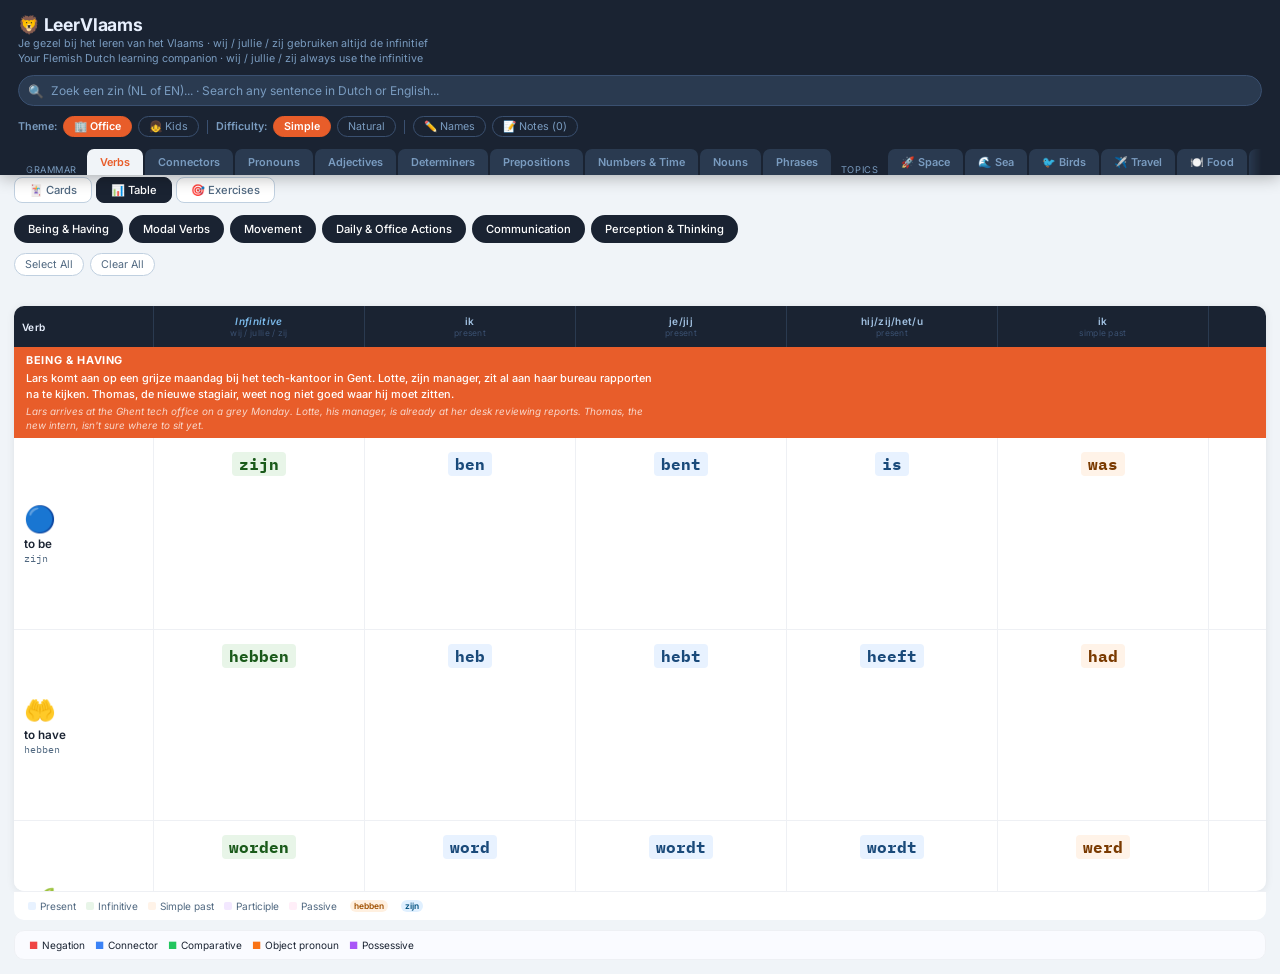
==== LeerVlaams_v3/flemish/index.html @ 701e4d23 "mobile mode, default names changed, wider tiles" ====
<!DOCTYPE html>
<html lang="nl">
<head>
<meta charset="UTF-8">
<meta name="viewport" content="width=device-width, initial-scale=1.0">
<title>🦁 LeerVlaams</title>
<style>
@import url('https://fonts.googleapis.com/css2?family=Inter:wght@300;400;500;600;700&family=IBM+Plex+Mono:wght@400;500&display=swap');

/* ─── RESET ─── */
*, *::before, *::after { box-sizing: border-box; margin: 0; padding: 0; }

/* ─── ROOT VARIABLES ─── */
:root {
  --bg: #f0f4f8;
  --surface: #ffffff;
  --dark: #1a2332;
  --dark2: #2a3a50;
  --dark3: #3a5070;
  --accent: #e85d2a;
  --accent2: #1a6ad4;
  --text: #1a2332;
  --text2: #506880;
  --text3: #7a9cc0;
  --border: #eef0f4;
  --border2: #c0d0e0;

  /* highlight colours */
  --neg: #ef4444;
  --connector: #3b82f6;
  --comparative: #22c55e;
  --obj-pronoun: #f97316;
  --possessive: #a855f7;

  /* cell colours */
  --cell-pres: #e8f2ff;
  --cell-pres-txt: #1a4a7a;
  --cell-inf: #e8f5e8;
  --cell-inf-txt: #1a5a1a;
  --cell-past: #fff3e8;
  --cell-past-txt: #7a3a00;
  --cell-part: #f3e8ff;
  --cell-part-txt: #5a1a7a;
  --cell-pass: #ffeef8;
  --cell-pass-txt: #7a006a;

  --radius: 10px;
  --shadow: 0 1px 8px rgba(0,0,0,.08);
  --shadow-lg: 0 4px 20px rgba(0,0,0,.12);
}

/* ─── BASE ─── */
html { -webkit-text-size-adjust: 100%; text-size-adjust: 100%; }
body {
  font-family: 'Inter', sans-serif;
  background: var(--bg);
  color: var(--text);
  min-height: 100vh;
  font-size: 14px;
  /* app-header is position:fixed (removed from flow) — reserve its real
     rendered height here so page content doesn't start underneath it. */
  padding-top: var(--header-h, 0px);
  overflow-x: hidden;
}

/* ─── HEADER ─── */
/* Fixed (not sticky) so it can never be pushed off by a short page — see
   body's padding-top below, which reserves exactly its rendered height. */
#app-header {
  background: var(--dark);
  color: white;
  padding: calc(14px + env(safe-area-inset-top, 0px)) 18px 0;
  position: fixed;
  top: 0;
  left: 0;
  right: 0;
  z-index: 300;
  box-shadow: 0 2px 16px rgba(0,0,0,.3);
}

#app-header h1 {
  font-size: 1.1rem;
  font-weight: 700;
  color: #e8f0fe;
  letter-spacing: -.01em;
}

#app-header p {
  font-size: .67rem;
  color: var(--text3);
  margin-top: 2px;
}

/* ─── SEARCH ─── */
#search-wrap {
  margin-top: 10px;
  position: relative;
}

#global-search {
  width: 100%;
  padding: 7px 12px 7px 32px;
  border-radius: 20px;
  border: 1px solid var(--dark3);
  background: var(--dark2);
  color: white;
  font-size: .75rem;
  font-family: 'Inter', sans-serif;
  outline: none;
  transition: border-color .15s;
}

#global-search::placeholder { color: var(--text3); }
#global-search:focus { border-color: var(--accent2); }

#search-icon {
  position: absolute;
  left: 10px;
  top: 50%;
  transform: translateY(-50%);
  font-size: .8rem;
  pointer-events: none;
}

#search-results {
  position: absolute;
  top: calc(100% + 4px);
  left: 0; right: 0;
  background: var(--surface);
  border-radius: var(--radius);
  box-shadow: var(--shadow-lg);
  max-height: 320px;
  overflow-y: auto;
  -webkit-overflow-scrolling: touch;
  display: none;
  z-index: 400;
}

#search-results.open { display: block; }

.search-result-item {
  padding: 10px 14px;
  border-bottom: 1px solid var(--border);
  cursor: pointer;
  transition: background .1s;
}

.search-result-item:hover { background: #f5f8ff; }
.search-result-item:last-child { border-bottom: none; }

.sri-meta { font-size: .62rem; color: var(--text3); font-weight: 600; margin-bottom: 3px; text-transform: uppercase; letter-spacing: .04em; }
.sri-nl { font-size: .78rem; color: var(--text); font-weight: 500; }
.sri-en { font-size: .7rem; color: var(--text2); font-style: italic; }
.sri-visuals { font-size: 1rem; margin-bottom: 2px; }

/* ─── GLOBAL CONTROLS ─── */
#global-controls {
  display: flex;
  gap: 6px;
  align-items: center;
  margin-top: 10px;
  flex-wrap: wrap;
  padding-bottom: 2px;
}

/* Mobile-only nav drawer trigger — hidden on desktop, where the theme /
   difficulty controls and the tabs row are always visible inline. See the
   @media (max-width: 600px) block below for the drawer itself. */
.mobile-menu-btn {
  display: none;
  width: 100%;
  align-items: center;
  justify-content: space-between;
  margin-top: 10px;
  padding: 9px 14px;
  border-radius: 8px;
  border: 1px solid var(--dark3);
  background: var(--dark2);
  color: white;
  font-size: .75rem;
  font-weight: 600;
  font-family: 'Inter', sans-serif;
  cursor: pointer;
}

#mobile-current-tab {
  color: var(--text3);
  font-weight: 500;
}

.ctrl-label {
  font-size: .67rem;
  color: var(--text3);
  font-weight: 600;
}

.ctrl-btn {
  padding: 3px 10px;
  border-radius: 14px;
  border: 1px solid var(--dark3);
  background: transparent;
  color: var(--text3);
  font-size: .67rem;
  cursor: pointer;
  font-family: 'Inter', sans-serif;
  white-space: nowrap;
  flex-shrink: 0;
  transition: all .15s;
}

.ctrl-btn.active {
  background: var(--accent);
  border-color: var(--accent);
  color: white;
  font-weight: 600;
}

.ctrl-sep {
  width: 1px;
  height: 14px;
  background: var(--dark3);
  margin: 0 2px;
}

/* ─── TABS NAV ─── */
#tabs-nav {
  display: flex;
  gap: 2px;
  margin-top: 10px;
  overflow-x: auto;
  -webkit-overflow-scrolling: touch;
  scrollbar-width: none;
  padding-bottom: 0;
  -webkit-mask-image: linear-gradient(to right, transparent, black 14px, black calc(100% - 14px), transparent);
  mask-image: linear-gradient(to right, transparent, black 14px, black calc(100% - 14px), transparent);
}

#tabs-nav::-webkit-scrollbar { display: none; }

.tab-btn {
  padding: 6px 13px;
  border-radius: 7px 7px 0 0;
  font-size: .68rem;
  font-weight: 600;
  cursor: pointer;
  border: none;
  font-family: 'Inter', sans-serif;
  transition: all .15s;
  white-space: nowrap;
  flex-shrink: 0;
}

.tab-btn.active {
  background: var(--bg);
  color: var(--accent);
}

.tab-btn:not(.active) {
  background: var(--dark2);
  color: var(--text3);
}

.tab-btn:not(.active):hover {
  background: var(--dark3);
  color: white;
}

.tab-group-label {
  font-size: .58rem;
  color: var(--text3);
  padding: 6px 8px 0;
  text-transform: uppercase;
  letter-spacing: .06em;
  flex-shrink: 0;
  align-self: flex-end;
}

/* ─── TAB CONTENT ─── */
.tab-panel { display: none; padding: 14px; }
.tab-panel.active { display: block; }

/* verb-sticky-controls is fixed (removed from flow) inside this panel —
   reserve its real rendered height so the story intro doesn't start underneath it. */
#tab-verbs { padding-top: calc(var(--controls-h, 0px) + 14px); }

/* ─── MINIMAL TAB PREVIEW NOTE ─── */
.mini-note {
  font-size: .68rem;
  color: var(--text3);
  margin-bottom: 10px;
}

.mini-note-en {
  font-size: .64rem;
  font-style: italic;
  color: var(--text3);
  margin-top: 1px;
}

/* ─── STICKY TAB CONTROLS ─── */
/* Fixed (not sticky) so it can never be pushed off by a short page, same
   reasoning as #app-header. Sits right below the fixed header. */
.sticky-controls {
  position: fixed;
  top: var(--header-h, 0px);
  left: 0;
  right: 0;
  z-index: 200;
  background: var(--bg);
  padding: 2px 14px 4px;
}

/* ─── STORY INTRO ─── */
.story-intro {
  background: linear-gradient(135deg, #1a2332 0%, #2a3a50 100%);
  color: white;
  border-radius: var(--radius);
  padding: 14px 16px;
  margin-bottom: 14px;
  cursor: pointer;
  transition: all .2s;
}

.story-intro-header {
  display: flex;
  align-items: center;
  justify-content: space-between;
}

.story-intro-title {
  font-size: .8rem;
  font-weight: 700;
  color: #e8f0fe;
}

.story-intro-toggle {
  font-size: .7rem;
  color: var(--text3);
}

.story-intro-body {
  font-size: .75rem;
  color: #a0c0e0;
  line-height: 1.6;
  margin-top: 8px;
}

.story-intro-body.collapsed { display: none; }

.story-chars {
  display: flex;
  gap: 10px;
  margin-top: 10px;
  flex-wrap: wrap;
}

.story-char {
  display: flex;
  align-items: center;
  gap: 5px;
  background: rgba(255,255,255,.08);
  border-radius: 20px;
  padding: 3px 10px;
  font-size: .68rem;
  color: #c0d8f0;
}

/* ─── CATEGORY PICKER ─── */
.cat-picker {
  display: flex;
  flex-wrap: wrap;
  gap: 6px;
  margin-bottom: 10px;
}

.cat-btn {
  padding: 5px 12px;
  border-radius: 20px;
  border: 2px solid var(--border2);
  background: var(--surface);
  color: var(--text2);
  font-size: .7rem;
  cursor: pointer;
  font-family: 'Inter', sans-serif;
  font-weight: 500;
  white-space: nowrap;
  flex-shrink: 0;
  transition: all .15s;
}

.cat-btn.sel {
  background: var(--dark);
  color: white;
  border-color: var(--dark);
}

.cat-actions {
  display: flex;
  gap: 6px;
  flex-wrap: wrap;
  margin-bottom: 12px;
}

.cat-action-btn {
  padding: 4px 10px;
  border-radius: 12px;
  border: 1px solid var(--border2);
  background: var(--surface);
  font-size: .67rem;
  cursor: pointer;
  color: var(--text2);
  font-family: 'Inter', sans-serif;
  white-space: nowrap;
  flex-shrink: 0;
  transition: all .12s;
}

.cat-action-btn:hover {
  background: var(--dark);
  color: white;
  border-color: var(--dark);
}

/* ─── VIEW TOGGLE ─── */
.view-toggle {
  display: flex;
  gap: 4px;
  flex-wrap: wrap;
  margin-bottom: 12px;
}

.view-btn {
  padding: 5px 14px;
  border-radius: 8px;
  border: 1.5px solid var(--border2);
  background: var(--surface);
  font-size: .7rem;
  cursor: pointer;
  font-family: 'Inter', sans-serif;
  font-weight: 500;
  color: var(--text2);
  white-space: nowrap;
  flex-shrink: 0;
  transition: all .15s;
}

.view-btn.active {
  background: var(--dark);
  color: white;
  border-color: var(--dark);
}

/* ─── CARD GRID ─── */
.card-grid {
  display: grid;
  grid-template-columns: repeat(auto-fill, minmax(160px, 1fr));
  gap: 10px;
  margin-bottom: 14px;
}

.vocab-card {
  background: var(--surface);
  border-radius: var(--radius);
  padding: 14px 10px;
  text-align: center;
  box-shadow: var(--shadow);
  transition: all .2s;
  border: 2px solid transparent;
}

.vocab-card:hover {
  box-shadow: var(--shadow-lg);
  border-color: var(--accent2);
}

.card-emoji {
  font-size: 3rem;
  line-height: 1;
  margin-bottom: 8px;
  display: block;
}

.card-nl {
  font-size: .82rem;
  font-weight: 700;
  color: var(--text);
  font-family: 'IBM Plex Mono', monospace;
  margin-bottom: 2px;
  overflow-wrap: break-word;
  word-break: break-word;
}

.card-en {
  font-size: .68rem;
  color: var(--text2);
  overflow-wrap: break-word;
  word-break: break-word;
}

.card-cat {
  font-size: .6rem;
  color: var(--text3);
  margin-top: 4px;
  text-transform: uppercase;
  letter-spacing: .04em;
}

/* ─── SENTENCE CARD (shared) ─── */
/* Fixed footprint regardless of sentence length — long text scrolls inside
   .sent-scroll instead of growing the card/cell, so the column width, row
   height, and the Next/Translate/Hide buttons' position never move. */
.sent-card {
  background: #f0f6ff;
  border-radius: 8px;
  border-left: 3px solid var(--accent2);
  padding: 10px 12px;
  margin-top: 8px;
  text-align: left;
  width: 100%;
  box-sizing: border-box;
}

.sent-visuals {
  font-size: 1.6rem;
  margin-bottom: 6px;
  line-height: 1;
  letter-spacing: 2px;
}

.sent-nl {
  font-size: .8rem;
  color: var(--text);
  line-height: 1.6;
  font-weight: 500;
}

.translate-btn {
  display: block;
  width: 100%;
  margin-top: 6px;
  padding: 6px 10px;
  border-radius: 6px;
  border: 1px solid var(--border2);
  background: var(--surface);
  color: var(--accent2);
  font-size: .72rem;
  font-weight: 600;
  font-style: italic;
  text-align: left;
  cursor: pointer;
  font-family: 'Inter', sans-serif;
  transition: all .12s;
}

.translate-btn:hover {
  background: var(--dark);
  color: white;
  border-color: var(--dark);
}

.translate-btn { flex-shrink: 0; }

.sent-btns {
  display: flex;
  gap: 4px;
  flex-wrap: wrap;
  margin-top: 8px;
  align-items: center;
  flex-shrink: 0;
}

.sent-btn {
  font-size: .63rem;
  padding: 2px 8px;
  border-radius: 10px;
  border: 1px solid var(--border2);
  background: var(--surface);
  cursor: pointer;
  color: var(--text2);
  font-family: 'Inter', sans-serif;
  white-space: nowrap;
  flex-shrink: 0;
  transition: all .12s;
}

.sent-btn:hover {
  background: var(--dark);
  color: white;
  border-color: var(--dark);
}

.sent-idx {
  font-size: .6rem;
  color: var(--text3);
  margin-left: auto;
}

/* ─── HIGHLIGHT SPANS ─── */
.hl-neg { color: var(--neg); font-weight: 700; }
.hl-conn { color: var(--connector); font-weight: 700; }
.hl-comp { color: var(--comparative); font-weight: 700; }
.hl-pron { color: var(--obj-pronoun); font-weight: 700; }
.hl-poss { color: var(--possessive); font-weight: 700; }

/* ─── TABLE ─── */
.swipe-hint { display: none; }
/* Self-contained scroll box: the header sticks at top:0 relative to this
   box itself, not the page. That removes any dependency on matching the
   page-level header/toolbar heights, which kept drifting out of sync. */
.table-wrap {
  overflow-x: auto;
  overflow-y: auto;
  -webkit-overflow-scrolling: touch;
  max-height: 65vh;
  border-radius: var(--radius);
  box-shadow: var(--shadow);
}

table {
  border-collapse: separate;
  border-spacing: 0;
  width: 100%;
  min-width: 800px;
  background: var(--surface);
}

thead th {
  background: var(--dark);
  color: #a0c0e0;
  font-size: .63rem;
  font-weight: 600;
  padding: 9px 8px;
  text-align: center;
  white-space: nowrap;
  border-right: 1px solid var(--dark2);
  letter-spacing: .03em;
  /* Sticks to the top of .table-wrap's own scroll box (see above) — no
     page-level offset math needed at all. */
  position: sticky;
  top: 0;
  z-index: 15;
}

thead th:first-child {
  text-align: left;
  color: #e8f0fe;
  min-width: 140px;
  left: 0;
  z-index: 20;
  background: var(--dark);
}

thead th.inf-col { color: #7ab8e8; font-style: italic; }

.th-note {
  display: block;
  font-size: .53rem;
  color: var(--dark3);
  font-weight: 400;
  font-style: normal;
  margin-top: 1px;
}

.cat-row td {
  background: var(--accent);
  color: white;
  padding: 6px 12px;
}

.cat-row-title {
  font-size: .68rem;
  font-weight: 700;
  letter-spacing: .06em;
  text-transform: uppercase;
}

.cat-row-story {
  margin-top: 3px;
  max-width: 70ch;
}

.cat-row-story-nl {
  font-size: .68rem;
  font-weight: 500;
  letter-spacing: normal;
  text-transform: none;
  color: white;
  line-height: 1.5;
}

.cat-row-story-en {
  font-size: .62rem;
  font-weight: 400;
  letter-spacing: normal;
  text-transform: none;
  font-style: italic;
  color: rgba(255,255,255,.75);
  line-height: 1.4;
  margin-top: 2px;
}

/* card grid's category heading, same story-line pattern */
.cat-hdr {
  grid-column: 1 / -1;
  background: var(--accent);
  color: white;
  border-radius: 6px;
  padding: 6px 12px;
  margin: 4px 0 2px;
}

.cat-hdr-title {
  font-size: .68rem;
  font-weight: 700;
  letter-spacing: .06em;
  text-transform: uppercase;
}

.cat-hdr-story {
  margin-top: 3px;
}

.cat-hdr-story-nl {
  font-size: .68rem;
  font-weight: 500;
  color: white;
  line-height: 1.5;
}

.cat-hdr-story-en {
  font-size: .62rem;
  font-weight: 400;
  font-style: italic;
  color: rgba(255,255,255,.75);
  line-height: 1.4;
  margin-top: 2px;
}

tbody tr:not(.cat-row):hover { background: #f5f8ff; }
tbody tr:not(.cat-row) td {
  border-bottom: 1px solid var(--border);
  border-right: 1px solid var(--border);
}

.verb-cell {
  padding: 8px 10px;
  position: sticky;
  left: 0;
  background: var(--surface);
  z-index: 5;
  min-width: 140px;
}

tbody tr:not(.cat-row):hover .verb-cell { background: #f5f8ff; }

.verb-emoji { font-size: 1.6rem; display: block; margin-bottom: 3px; }
.verb-en { font-size: .73rem; font-weight: 600; color: var(--text); }
.verb-nl { font-size: .63rem; color: var(--text2); font-family: 'IBM Plex Mono', monospace; margin-top: 1px; }

.conj-cell {
  text-align: center;
  padding: 5px 5px;
  vertical-align: top;
  min-width: 82px;
  position: relative;
}

.conj-form {
  display: inline-block;
  font-family: 'IBM Plex Mono', monospace;
  font-size: .76rem;
  font-weight: 500;
  padding: 2px 7px;
  border-radius: 4px;
  transition: all .12s;
  white-space: nowrap;
}

/* ─── OPAQUE COVER (cell/card content stays fully rendered underneath —
   the cover just masks it, so revealing it never resizes anything) ─── */
.card-sent-wrap { position: relative; }

/* Top-aligned (not vertically centered) so the label sits at the same
   height on every tile, regardless of how tall the hidden content behind
   it happens to be. */
.cell-cover {
  position: absolute;
  inset: 0;
  display: flex;
  align-items: flex-start;
  justify-content: center;
  padding-top: 14px;
  background: var(--surface);
  border-radius: 4px;
  cursor: pointer;
  z-index: 3;
}

.cell-cover.gone { display: none; }

.cell-cover .conj-form {
  font-size: 1rem;
  font-weight: 700;
}

.cover-word {
  font-family: 'IBM Plex Mono', monospace;
  font-size: 1.1rem;
  font-weight: 700;
  color: var(--text);
}

.pres .conj-form { background: var(--cell-pres); color: var(--cell-pres-txt); }
.inf .conj-form  { background: var(--cell-inf);  color: var(--cell-inf-txt); }
.past .conj-form { background: var(--cell-past); color: var(--cell-past-txt); }
.part .conj-form { background: var(--cell-part); color: var(--cell-part-txt); }
.pass .conj-form { background: var(--cell-pass); color: var(--cell-pass-txt); }

.na { color: #c0c8d0; font-size: .7rem; }

.aux {
  display: inline-block;
  font-size: .53rem;
  padding: 1px 4px;
  border-radius: 6px;
  margin-left: 3px;
  font-weight: 600;
  vertical-align: middle;
}
.aux-h { background: #fff0e0; color: #a05000; }
.aux-z { background: #e0f0ff; color: #005080; }

/* sentence area inside table cell — always visible, never toggled.
   Fixed width so the column can't keep growing for longer sentences. */
.cell-expanded {
  margin-top: 5px;
  text-align: left;
  width: 200px;
  max-width: calc(100vw - 60px);
}

.no-example {
  font-size: .68rem;
  color: #a0b0c0;
  padding: 4px;
}

/* ─── LEGEND ─── */
.legend {
  display: flex;
  gap: 10px;
  padding: 8px 14px;
  flex-wrap: wrap;
  font-size: .63rem;
  color: var(--text2);
  background: var(--surface);
  border-top: 1px solid var(--border);
  border-radius: 0 0 var(--radius) var(--radius);
}

.leg { display: flex; align-items: center; gap: 4px; }
.leg-dot { width: 8px; height: 8px; border-radius: 2px; }

/* ─── HIGHLIGHT LEGEND ─── */
.hl-legend {
  display: flex;
  gap: 10px;
  padding: 8px 14px;
  flex-wrap: wrap;
  font-size: .63rem;
  background: #fafbff;
  border-radius: var(--radius);
  margin-top: 8px;
  border: 1px solid var(--border);
}

/* ─── CONNECTOR TABLE ─── */
.conn-type-header {
  background: var(--dark2);
  color: #a0c0e0;
  font-size: .68rem;
  font-weight: 700;
  padding: 6px 12px;
  letter-spacing: .05em;
  text-transform: uppercase;
}

.word-order-demo {
  font-size: .72rem;
  color: var(--text2);
  padding: 4px 0;
  line-height: 1.8;
}

.wo-verb { color: var(--accent); font-weight: 700; }
.wo-conn { color: var(--accent2); font-weight: 700; }

/* ─── TOPIC CARDS ─── */
.topic-grid {
  display: grid;
  grid-template-columns: repeat(auto-fill, minmax(170px, 1fr));
  gap: 12px;
}

.topic-vocab-card {
  background: var(--surface);
  border-radius: var(--radius);
  padding: 16px 12px 12px;
  text-align: center;
  cursor: pointer;
  box-shadow: var(--shadow);
  transition: all .2s;
  border: 2px solid transparent;
}

.topic-vocab-card:hover {
  transform: translateY(-3px);
  box-shadow: var(--shadow-lg);
  border-color: var(--accent2);
}

.topic-vocab-card.open {
  border-color: var(--accent);
}

.tvc-emoji { font-size: 3.5rem; line-height: 1; display: block; margin-bottom: 8px; }
.tvc-nl { font-size: .85rem; font-weight: 700; color: var(--text); overflow-wrap: break-word; word-break: break-word; }
.tvc-en { font-size: .7rem; color: var(--text2); margin-top: 2px; overflow-wrap: break-word; word-break: break-word; }
.tvc-sent { margin-top: 8px; }

/* ─── DIALOGUE ─── */
.dialogue {
  display: flex;
  flex-direction: column;
  gap: 8px;
  margin-top: 12px;
}

.dialogue-line {
  display: flex;
  gap: 8px;
  align-items: flex-start;
  cursor: pointer;
  padding: 8px 10px;
  border-radius: 8px;
  border: 1.5px solid transparent;
  transition: all .15s;
  background: var(--surface);
}

.dialogue-line:hover { border-color: var(--accent2); background: #f5f8ff; }
.dialogue-line.open { border-color: var(--accent); }

.dl-speaker { font-size: 1.4rem; flex-shrink: 0; }
.dl-body { flex: 1; }
.dl-name { font-size: .6rem; color: var(--text3); font-weight: 600; margin-bottom: 2px; }
.dl-nl { font-size: .8rem; color: var(--text); font-weight: 500; line-height: 1.5; }
.dl-en { font-size: .7rem; color: var(--text2); font-style: italic; display: none; margin-top: 3px; }
.dl-en.show { display: block; }
.dl-visuals { font-size: 1.1rem; margin-bottom: 3px; }

/* ─── NUMBERS TABLE ─── */
.num-fraction-row td { background: #f8f0ff; }

/* ─── MODAL OVERLAYS (Names / Collected) ─── */
.modal-overlay {
  display: none;
  position: fixed;
  inset: 0;
  background: rgba(10,16,26,.55);
  z-index: 500;
  align-items: center;
  justify-content: center;
  padding: 16px;
}
.modal-overlay.open { display: flex; }
.modal-panel {
  background: var(--surface);
  border-radius: var(--radius);
  box-shadow: var(--shadow-lg);
  padding: 18px;
  width: 100%;
  max-width: 420px;
  max-height: 80vh;
  overflow-y: auto;
}
.modal-title { font-size: .9rem; font-weight: 700; margin-bottom: 12px; color: var(--text); }
.modal-actions { display: flex; gap: 8px; margin-top: 14px; justify-content: flex-end; }

.names-group { margin-bottom: 12px; }
.names-group-title { font-size: .68rem; font-weight: 700; color: var(--text3); text-transform: uppercase; letter-spacing: .04em; margin-bottom: 6px; }
.names-row { display: flex; align-items: center; justify-content: space-between; gap: 8px; font-size: .75rem; color: var(--text2); margin-bottom: 6px; }
.names-row input {
  flex: 1; max-width: 160px; padding: 4px 8px; border-radius: 6px;
  border: 1px solid var(--border2); font-family: 'Inter', sans-serif; font-size: .75rem;
}

.collect-add-row { display: flex; gap: 8px; margin-bottom: 12px; }
.collect-add-row input {
  flex: 1; padding: 6px 10px; border-radius: 8px;
  border: 1.5px solid var(--border2); font-family: 'Inter', sans-serif; font-size: .78rem;
}
.collect-list-body { max-height: 50vh; overflow-y: auto; }
.collect-empty { font-size: .75rem; color: var(--text3); padding: 12px 0; text-align: center; }
.collect-item { display: flex; align-items: flex-start; justify-content: space-between; gap: 8px; padding: 6px 0; border-bottom: 1px solid var(--border); }
.collect-item-text { font-size: .78rem; color: var(--text); font-weight: 500; }
.collect-remove { border: none; background: transparent; color: var(--text3); cursor: pointer; font-size: .8rem; }
.collect-remove:hover { color: var(--neg); }

/* ─── EXERCISES (fill-in-the-blank) ─── */
.exercise-card { border-left-color: var(--accent); }
.exercise-row { display: flex; gap: 6px; margin-top: 8px; flex-wrap: wrap; }
.exercise-input {
  flex: 1; min-width: 140px; padding: 5px 9px; border-radius: 8px;
  border: 1.5px solid var(--border2); font-family: 'Inter', sans-serif; font-size: .78rem;
}
.exercise-feedback { font-size: .72rem; margin-top: 6px; font-weight: 600; color: var(--text2); }
.exercise-feedback.ok { color: #16a34a; }
.exercise-feedback.bad { color: var(--neg); }
.exercise-score { font-size: .72rem; color: var(--text2); margin-bottom: 10px; }

/* ─── RELATED VERBS (separable / non-separable) ─── */
.related-row td { background: #fbfbfd; padding: 6px 10px; }
.related-toggle {
  font-size: .68rem; padding: 3px 10px; border-radius: 10px;
  border: 1px solid var(--border2); background: var(--surface); color: var(--text2);
  cursor: pointer; font-family: 'Inter', sans-serif; transition: all .12s;
}
.related-toggle:hover { background: var(--dark); color: white; border-color: var(--dark); }
.related-body { display: none; margin-top: 8px; }
.related-body.open { display: block; }
.related-verb-block { margin-bottom: 14px; }
.related-verb-block:last-child { margin-bottom: 0; }
.related-verb-head { display: flex; align-items: center; gap: 8px; margin-bottom: 6px; }
.related-kind-badge {
  font-size: .58rem; font-weight: 700; text-transform: uppercase; letter-spacing: .04em;
  color: var(--accent2); margin-left: auto; padding: 2px 8px; border: 1px solid var(--accent2); border-radius: 10px;
}

/* ─── RESPONSIVE ─── */
@media (max-width: 600px) {
  /* The fixed header is always on screen and eats into the viewport on a
     phone, so trim it: drop the English subtitle (Dutch one + the search
     box + controls stay) and tighten paddings. */
  #app-header { padding-left: 12px; padding-right: 12px; }
  #app-header h1 { font-size: .95rem; }
  #app-header p.subtitle-en { display: none; }
  #app-header p { font-size: .62rem; }

  /* iOS Safari zooms the whole page on focus of any input under 16px —
     keep these at 16px on touch-sized screens so typing a name/note/search
     term doesn't trigger that zoom. */
  #global-search,
  .names-row input,
  .collect-add-row input,
  #collect-note-input,
  .exercise-input {
    font-size: 16px;
  }

  /* Touch targets: the desktop paddings above are sized for a mouse
     pointer. Bump every tappable pill/button up toward a ~40px hit area. */
  .tab-btn { font-size: .64rem; padding: 9px 12px; }
  .ctrl-btn { padding: 7px 12px; font-size: .68rem; }
  .cat-btn { padding: 8px 13px; }
  .cat-action-btn { padding: 7px 11px; }
  .view-btn { padding: 9px 14px; }
  .sent-btn { padding: 6px 11px; }
  .translate-btn { padding: 9px 10px; }
  .related-toggle { padding: 6px 12px; }
  .collect-remove { padding: 6px; font-size: 1rem; }

  #global-controls { gap: 8px 6px; }

  /* Nav drawer: the hamburger button replaces the always-on theme/
     difficulty controls and the 19-button tabs row, both of which ate a
     lot of permanent vertical space on a phone. They're the exact same
     elements (same ids/handlers) as on desktop, just hidden until the
     drawer is opened, so no tab/theme/difficulty logic had to change. */
  .mobile-menu-btn { display: flex; }
  #global-controls, #tabs-nav { display: none; }

  #app-header.mobile-menu-open #global-controls {
    display: flex;
  }
  #app-header.mobile-menu-open #tabs-nav {
    display: flex;
    flex-direction: column;
    align-items: stretch;
    overflow-x: visible;
    overflow-y: auto;
    max-height: 55vh;
    -webkit-mask-image: none;
    mask-image: none;
  }
  #app-header.mobile-menu-open #tabs-nav .tab-btn {
    text-align: left;
    border-radius: 6px;
    padding: 10px 12px;
  }
  #app-header.mobile-menu-open #tabs-nav .tab-group-label {
    align-self: stretch;
    padding-top: 10px;
  }

  .card-grid { grid-template-columns: repeat(2, 1fr); }
  .card-emoji { font-size: 2.4rem; }
  .topic-grid { grid-template-columns: repeat(2, 1fr); }

  .swipe-hint {
    display: block;
    font-size: .68rem;
    color: var(--text2);
    margin-bottom: 6px;
  }

  /* Table stays horizontally scrollable by design (too many columns for
     any phone width) but narrower min-widths mean less swiping to get
     through it, and it no longer forces as much initial overflow. */
  table { min-width: 700px; }
  thead th:first-child, .verb-cell { min-width: 110px; }
  .conj-cell { min-width: 70px; }

  .modal-panel { padding: 14px; max-height: 85vh; }
  .modal-actions { flex-wrap: wrap; }
  .modal-actions button { flex: 1 1 auto; min-height: 38px; }
}

</style>
</head>
<body>

<header id="app-header">
  <h1>🦁 LeerVlaams</h1>
  <p>Je gezel bij het leren van het Vlaams · wij / jullie / zij gebruiken altijd de infinitief</p>
  <p class="subtitle-en">Your Flemish Dutch learning companion · wij / jullie / zij always use the infinitive</p>
  <div id="search-wrap">
    <span id="search-icon">🔍</span>
    <input id="global-search" type="text" placeholder="Zoek een zin (NL of EN)... · Search any sentence in Dutch or English...">
    <div id="search-results"></div>
  </div>
  <button id="mobile-menu-btn" class="mobile-menu-btn" onclick="toggleMobileMenu()" aria-label="Menu">
    <span>☰ Menu</span>
    <span id="mobile-current-tab">Verbs</span>
  </button>
  <div id="global-controls">
    <span class="ctrl-label">Theme:</span>
    <button class="ctrl-btn active" data-theme="office">🏢 Office</button>
    <button class="ctrl-btn" data-theme="kids">👧 Kids</button>
    <div class="ctrl-sep"></div>
    <span class="ctrl-label">Difficulty:</span>
    <button class="ctrl-btn active" data-diff="simple">Simple</button>
    <button class="ctrl-btn" data-diff="natural">Natural</button>
    <div class="ctrl-sep"></div>
    <button class="ctrl-btn" onclick="toggleNamesPanel()">✏️ Names</button>
    <button class="ctrl-btn" onclick="toggleCollectPanel()">📝 Notes (<span id="collect-count">0</span>)</button>
  </div>
  <div id="tabs-nav">
    <span class="tab-group-label">Grammar</span>
    <button class="tab-btn active" data-tab="verbs">Verbs</button>
    <button class="tab-btn" data-tab="connectors">Connectors</button>
    <button class="tab-btn" data-tab="pronouns">Pronouns</button>
    <button class="tab-btn" data-tab="adjectives">Adjectives</button>
    <button class="tab-btn" data-tab="determiners">Determiners</button>
    <button class="tab-btn" data-tab="prepositions">Prepositions</button>
    <button class="tab-btn" data-tab="numbers">Numbers & Time</button>
    <button class="tab-btn" data-tab="nouns">Nouns</button>
    <button class="tab-btn" data-tab="phrases">Phrases</button>
    <span class="tab-group-label">Topics</span>
    <button class="tab-btn" data-tab="space">🚀 Space</button>
    <button class="tab-btn" data-tab="sea">🌊 Sea</button>
    <button class="tab-btn" data-tab="birds">🐦 Birds</button>
    <button class="tab-btn" data-tab="travel">✈️ Travel</button>
    <button class="tab-btn" data-tab="food">🍽️ Food</button>
    <button class="tab-btn" data-tab="health">🏥 Health</button>
    <button class="tab-btn" data-tab="shopping">🛒 Shopping</button>
    <button class="tab-btn" data-tab="nature">🌿 Nature</button>
    <button class="tab-btn" data-tab="home">🏠 Home</button>
    <button class="tab-btn" data-tab="school">🎓 School</button>
    <button class="tab-btn" data-tab="driving">🚗 Driving</button>
    <button class="tab-btn" data-tab="work">🔧 Work</button>
  </div>
</header>

<div id="names-overlay" class="modal-overlay" onclick="if(event.target===this) toggleNamesPanel(false)">
  <div class="modal-panel">
    <div class="modal-title">✏️ Character Names</div>
    <div id="names-form"></div>
    <div class="modal-actions">
      <button class="cat-action-btn" onclick="resetNames()">Reset to defaults</button>
      <button class="view-btn active" onclick="saveNamesFromForm()">Save</button>
    </div>
  </div>
</div>

<div id="collect-overlay" class="modal-overlay" onclick="if(event.target===this) toggleCollectPanel(false)">
  <div class="modal-panel">
    <div class="modal-title">📝 Notes for later</div>
    <div class="collect-add-row">
      <input type="text" id="collect-note-input" placeholder="word, verb, phrase..." onkeydown="if(event.key==='Enter') addCollectedNote()">
      <button class="view-btn active" onclick="addCollectedNote()">Add</button>
    </div>
    <div id="collect-list-body" class="collect-list-body"></div>
    <div class="modal-actions">
      <button class="cat-action-btn" onclick="copyCollected()">Copy all</button>
      <button class="cat-action-btn" onclick="downloadCollected()">Download .txt</button>
      <button class="view-btn active" onclick="toggleCollectPanel(false)">Close</button>
    </div>
  </div>
</div>

<!-- TAB 1: VERBS -->
<div id="tab-verbs" class="tab-panel active">

  <div class="sticky-controls" id="verb-sticky-controls">
    <div class="view-toggle">
      <button class="view-btn" id="btn-card-view" onclick="setVerbView('cards')">🃏 Cards</button>
      <button class="view-btn active" id="btn-table-view" onclick="setVerbView('table')">📊 Table</button>
      <button class="view-btn" id="btn-exercise-view" onclick="setVerbView('exercises')">🎯 Exercises</button>
    </div>

    <div class="cat-picker" id="verb-cat-picker"></div>
    <div class="cat-actions">
      <button class="cat-action-btn" onclick="verbSelectAll()">Select All</button>
      <button class="cat-action-btn" onclick="verbClearAll()">Clear All</button>
    </div>
  </div>

  <!-- CARD VIEW -->
  <div id="verb-card-view" style="display:none">
    <div class="card-grid" id="verb-card-grid"></div>
  </div>

  <!-- TABLE VIEW -->
  <div id="verb-table-view">
    <div class="swipe-hint">👉 Swipe sideways to see all columns</div>
    <div class="table-wrap">
      <table>
        <thead>
          <tr>
            <th>Verb</th>
            <th class="inf-col">Infinitive<span class="th-note">wij / jullie / zij</span></th>
            <th>ik<span class="th-note">present</span></th>
            <th>je/jij<span class="th-note">present</span></th>
            <th>hij/zij/het/u<span class="th-note">present</span></th>
            <th>ik<span class="th-note">simple past</span></th>
            <th>rest<span class="th-note">simple past</span></th>
            <th>participle<span class="th-note">hebben / zijn</span></th>
            <th>passive<span class="th-note">present</span></th>
            <th>passive<span class="th-note">past</span></th>
          </tr>
        </thead>
        <tbody id="verb-table-body"></tbody>
      </table>
    </div>
    <div class="legend">
      <div class="leg"><div class="leg-dot" style="background:#e8f2ff"></div>Present</div>
      <div class="leg"><div class="leg-dot" style="background:#e8f5e8"></div>Infinitive</div>
      <div class="leg"><div class="leg-dot" style="background:#fff3e8"></div>Simple past</div>
      <div class="leg"><div class="leg-dot" style="background:#f3e8ff"></div>Participle</div>
      <div class="leg"><div class="leg-dot" style="background:#ffeef8"></div>Passive</div>
      <div class="leg"><span class="aux aux-h">hebben</span></div>
      <div class="leg"><span class="aux aux-z">zijn</span></div>
    </div>
  </div>

  <!-- EXERCISE VIEW -->
  <div id="verb-exercise-view" style="display:none">
    <div class="exercise-score" id="verb-exercise-score">0 / 0 correct</div>
    <div id="verb-exercise-card"></div>
    <div class="cat-actions" style="margin-top:10px">
      <button class="cat-action-btn" onclick="nextVerbExercise()">🔄 Next question</button>
    </div>
  </div>

  <!-- Highlight legend -->
  <div class="hl-legend" style="margin-top:10px">
    <div class="leg"><span class="hl-neg">■</span> Negation</div>
    <div class="leg"><span class="hl-conn">■</span> Connector</div>
    <div class="leg"><span class="hl-comp">■</span> Comparative</div>
    <div class="leg"><span class="hl-pron">■</span> Object pronoun</div>
    <div class="leg"><span class="hl-poss">■</span> Possessive</div>
  </div>

</div>

<div id="tab-connectors" class="tab-panel"><div id="mini-container-connectors"></div></div>
<div id="tab-pronouns" class="tab-panel"><div id="mini-container-pronouns"></div></div>
<div id="tab-adjectives" class="tab-panel"><div id="mini-container-adjectives"></div></div>
<div id="tab-determiners" class="tab-panel"><div id="mini-container-determiners"></div></div>
<div id="tab-prepositions" class="tab-panel"><div id="mini-container-prepositions"></div></div>
<div id="tab-numbers" class="tab-panel"><div id="mini-container-numbers"></div></div>
<div id="tab-nouns" class="tab-panel"><div id="mini-container-nouns"></div></div>
<div id="tab-phrases" class="tab-panel"><div id="mini-container-phrases"></div></div>
<div id="tab-space" class="tab-panel"><div id="mini-container-space"></div></div>
<div id="tab-sea" class="tab-panel"><div id="mini-container-sea"></div></div>
<div id="tab-birds" class="tab-panel"><div id="mini-container-birds"></div></div>
<div id="tab-travel" class="tab-panel"><div id="mini-container-travel"></div></div>
<div id="tab-food" class="tab-panel"><div id="mini-container-food"></div></div>
<div id="tab-health" class="tab-panel"><div id="mini-container-health"></div></div>
<div id="tab-shopping" class="tab-panel"><div id="mini-container-shopping"></div></div>
<div id="tab-nature" class="tab-panel"><div id="mini-container-nature"></div></div>
<div id="tab-home" class="tab-panel"><div id="mini-container-home"></div></div>
<div id="tab-school" class="tab-panel"><div id="mini-container-school"></div></div>
<div id="tab-driving" class="tab-panel"><div id="mini-container-driving"></div></div>
<div id="tab-work" class="tab-panel"><div id="mini-container-work"></div></div>

<script>
// ─── SHARED UI UTILITIES ───

// Global state
window.APP = {
  theme: 'office',
  difficulty: 'simple',
  sentenceIndices: {},
  storyCollapsed: {},
  customNames: {},
  collected: [],
};

// ─── CHARACTER NAMES ───
// Default casts. Any future topic tab registers its own cast here so it
// automatically gets rename support (see NAME_SETS.driving added below).
window.NAME_SETS = {
  office: ['Lars', 'Lotte', 'Thomas'],
  kids:   ['Krish', 'Strea', 'Hanu'],
  space:  ['Rakesh', 'Kalpana', 'Sunita'],
  nature: ['Arjun', 'Priya', 'Vikram'],
  belgian: ['Emma', 'Noah', 'Julie'],
};

function loadJSON(key, fallback) {
  try {
    const raw = localStorage.getItem(key);
    return raw ? JSON.parse(raw) : fallback;
  } catch (e) { return fallback; }
}
function saveJSON(key, value) {
  try { localStorage.setItem(key, JSON.stringify(value)); } catch (e) {}
}

APP.customNames = loadJSON('leervlaams_names', {});
APP.collected = loadJSON('leervlaams_collected', []);

function getCastNames(cast) {
  const custom = APP.customNames[cast];
  const defaults = NAME_SETS[cast] || [];
  return (custom && custom.length === defaults.length) ? custom : defaults;
}

// Runtime name substitution: data files keep the default names; this swaps
// in whatever the user has customised, so no sentence text needs editing.
function substituteNames(text) {
  if (!text) return text;
  let out = text;
  Object.keys(NAME_SETS).forEach(cast => {
    const defaults = NAME_SETS[cast];
    const customs = getCastNames(cast);
    defaults.forEach((def, i) => {
      const custom = customs[i];
      if (!custom || custom === def) return;
      out = out.replace(new RegExp('\\b' + def + '\\b', 'g'), custom);
    });
  });
  return out;
}

function escapeAttr(text) {
  return String(text).replace(/&/g, '&amp;').replace(/"/g, '&quot;');
}

function buildNamesFormHtml() {
  return Object.keys(NAME_SETS).map(cast => {
    const label = { office: '🏢 Office', kids: '👧 Kids', space: '🚀 Space', nature: '🌿 Nature (Sea/Birds/Nature)', belgian: '🎒 Health/School' }[cast] || cast;
    const customs = getCastNames(cast);
    const rows = NAME_SETS[cast].map((def, i) =>
      `<label class="names-row">${def}<input type="text" id="name_${cast}_${i}" value="${escapeAttr(customs[i])}" placeholder="${def}"></label>`
    ).join('');
    return `<div class="names-group"><div class="names-group-title">${label}</div>${rows}</div>`;
  }).join('');
}

function toggleNamesPanel(force) {
  const overlay = document.getElementById('names-overlay');
  if (!overlay) return;
  const open = force !== undefined ? force : !overlay.classList.contains('open');
  if (open) document.getElementById('names-form').innerHTML = buildNamesFormHtml();
  overlay.classList.toggle('open', open);
}

function saveNamesFromForm() {
  const next = {};
  Object.keys(NAME_SETS).forEach(cast => {
    next[cast] = NAME_SETS[cast].map((def, i) => {
      const el = document.getElementById(`name_${cast}_${i}`);
      const v = el ? el.value.trim() : '';
      return v || def;
    });
  });
  APP.customNames = next;
  saveJSON('leervlaams_names', APP.customNames);
  toggleNamesPanel(false);
  refreshAllTabs();
}

function resetNames() {
  APP.customNames = {};
  saveJSON('leervlaams_names', APP.customNames);
  document.getElementById('names-form').innerHTML = buildNamesFormHtml();
  refreshAllTabs();
}

// Re-renders everything that depends on theme/names, and rebuilds the
// search index from scratch so it doesn't accumulate duplicate entries
// every time a theme/name change re-registers the same sentences.
function refreshAllTabs() {
  ALL_SENTENCES = [];
  if (typeof renderVerbs === 'function') renderVerbs();
  if (window.MINI_TABS) {
    Object.keys(MINI_TABS).forEach(k => {
      renderMiniTab(k);
      registerMiniSentences(k);
    });
  }
}

// ─── COLLECT LIST ───
// A free-standing scratchpad, completely independent of any word, verb or
// sentence card in the app — just notes you jot down while browsing, to
// hand back later so more cards/verbs can be built from them.
function addCollectedNote() {
  const input = document.getElementById('collect-note-input');
  if (!input) return;
  const text = input.value.trim();
  if (!text) return;
  APP.collected.push({ text, ts: Date.now() });
  saveJSON('leervlaams_collected', APP.collected);
  input.value = '';
  input.focus();
  renderCollectPanel();
  updateCollectBadge();
}

function updateCollectBadge() {
  const badge = document.getElementById('collect-count');
  if (badge) badge.textContent = APP.collected.length;
}

function renderCollectPanel() {
  const body = document.getElementById('collect-list-body');
  if (!body) return;
  if (!APP.collected.length) {
    body.innerHTML = '<div class="collect-empty">Nothing noted yet — type something above and hit Add.</div>';
    return;
  }
  body.innerHTML = APP.collected.slice().reverse().map(e => `
    <div class="collect-item">
      <div class="collect-item-text">${e.text}</div>
      <button class="collect-remove" onclick="removeCollected(${e.ts})">✕</button>
    </div>`).join('');
}

function removeCollected(ts) {
  APP.collected = APP.collected.filter(e => e.ts !== ts);
  saveJSON('leervlaams_collected', APP.collected);
  renderCollectPanel();
  updateCollectBadge();
}

function toggleCollectPanel(force) {
  const overlay = document.getElementById('collect-overlay');
  if (!overlay) return;
  const open = force !== undefined ? force : !overlay.classList.contains('open');
  if (open) renderCollectPanel();
  overlay.classList.toggle('open', open);
}

function formatCollectedText() {
  return APP.collected.map(e => '- ' + e.text).join('\n');
}

function copyCollected() {
  const text = formatCollectedText();
  if (navigator.clipboard) navigator.clipboard.writeText(text);
}

function downloadCollected() {
  const blob = new Blob([formatCollectedText()], { type: 'text/plain' });
  const url = URL.createObjectURL(blob);
  const a = document.createElement('a');
  a.href = url;
  a.download = 'leervlaams-collected.txt';
  a.click();
  URL.revokeObjectURL(url);
}

// ─── HIGHLIGHT ENGINE ───
const HIGHLIGHT_RULES = [
  { words: ['niet','geen','nooit','nergens','niemand','niets','noch'], cls: 'hl-neg' },
  { words: ['omdat','maar','terwijl','dus','want','hoewel','zodat','tenzij','nadat','voordat','zodra','toen','als','wanneer','dat','en','of','toch','ook','zelfs','daarom','daarna','daarvoor','daarmee','hiermee','hierin','hierover','hiervoor','echter','bovendien','tenslotte'], cls: 'hl-conn' },
  { words: ['meer','minder','beter','slechter','groter','kleiner','sneller','langzamer','mooier','lelijker','duurder','goedkoper','ouder','jonger','vroeger','later','harder','zachter','verder','dichterbij','het beste','het grootst','het snelst','het mooist','het meest','het minst'], cls: 'hl-comp' },
  { words: ['me','mij','je','jou','hem','haar','ons','jullie','ze','hen','hun','iemand','iets','ergens'], cls: 'hl-pron' },
  { words: ['mijn','jouw','zijn','ons','onze','jullie','hun'], cls: 'hl-poss' },
];

function highlightSentence(text) {
  if (!text || text === '—') return text;
  // Tokenise preserving spaces and punctuation
  const tokens = text.split(/(\s+|[.,!?;:])/);
  return tokens.map(token => {
    const lower = token.toLowerCase().replace(/[.,!?;:]/g, '');
    for (const rule of HIGHLIGHT_RULES) {
      if (rule.words.includes(lower)) {
        return `<span class="${rule.cls}">${token}</span>`;
      }
    }
    return token;
  }).join('');
}

// ─── SENTENCE DISPLAY ───
function getSentences(data, colKey, theme, diff) {
  try {
    const s = data[colKey]?.[theme]?.[diff];
    if (!s || !s.length || s[0].nl === '—') return null;
    return s;
  } catch(e) { return null; }
}

// A MINI_TABS item's `sentences` is either a flat array (theme-agnostic,
// today's default for most tabs) or { office:[...], kids:[...] } once a
// tab has been given theme-specific content. This resolves either shape.
function resolveMiniSentences(item) {
  const s = item.sentences;
  if (!s) return [];
  if (Array.isArray(s)) return s;
  return s[APP.theme] || s.office || [];
}

function renderVisuals(visuals, hasNeg) {
  if (!visuals || !visuals.length) return '';
  let emojis = [...visuals];
  if (hasNeg && !emojis.includes('❌')) emojis.push('❌');
  return `<div class="sent-visuals">${emojis.slice(0,5).join(' ')}</div>`;
}

function isNegative(nl) {
  const neg = ['niet','geen','nooit','nergens','niemand','niets'];
  return neg.some(n => nl.toLowerCase().includes(' '+n) || nl.toLowerCase().startsWith(n));
}

// The Dutch sentence is always visible (no tap-to-reveal) so that opening a
// verb's example never changes the surrounding card/cell size. The
// translate button doubles as its own translation display: clicking it
// swaps its own label between the prompt and the English text in place,
// instead of revealing a separate element.
function buildSentenceCard(sent, idx, total, cellId, callbacks) {
  const nl = substituteNames(sent.nl);
  const en = substituteNames(sent.en);
  const hasNeg = isNegative(nl);
  const visualHtml = renderVisuals(sent.visuals, hasNeg);
  const nlHtml = highlightSentence(nl);

  return `
    <div class="sent-card" id="${cellId}_card">
      <div class="sent-scroll">
        ${visualHtml}
        <div class="sent-nl">${nlHtml}</div>
      </div>
      <button class="translate-btn" id="${cellId}_en" data-en="${escapeAttr(en)}" data-showing="0" onclick="${callbacks.translate}">🦁 Translate to English</button>
      <div class="sent-btns">
        <button class="sent-btn" onclick="${callbacks.next}">🔄 Next</button>
        <button class="sent-btn" onclick="${callbacks.recover}">🔽 Hide</button>
        <span class="sent-idx">${idx+1}/${total}</span>
      </div>
    </div>`;
}

// ─── FILL-IN-THE-BLANK EXERCISE ───
// Generic enough to be reused by any tab: give it a sentence, the exact
// answer text to blank out, and it renders a checkable question.
function buildBlankExercise(sentence, answer, cellId, onResult) {
  const nl = substituteNames(sentence);
  const hitIdx = nl.toLowerCase().indexOf(answer.toLowerCase());
  const blanked = hitIdx < 0 ? nl
    : nl.slice(0, hitIdx) + '▁'.repeat(Math.max(answer.length, 3)) + nl.slice(hitIdx + answer.length);
  const answerJs = escapeAttr(JSON.stringify(answer));
  return `
    <div class="sent-card exercise-card" id="${cellId}_ex">
      <div class="sent-nl">${blanked}</div>
      <div class="exercise-row">
        <input type="text" class="exercise-input" id="${cellId}_input" placeholder="type the missing word(s)">
        <button class="sent-btn" onclick="checkBlankExercise('${cellId}', ${answerJs})">Check</button>
        <button class="sent-btn" onclick="revealBlankExercise('${cellId}', ${answerJs})">Reveal</button>
      </div>
      <div class="exercise-feedback" id="${cellId}_feedback"></div>
    </div>`;
}

// Whichever exercise view (Verbs tab, or a specific MINI_TABS tab) is
// currently on screen re-points this so a "Check" click updates the right
// score tracker, without checkBlankExercise needing to know which tab it's in.
let activeExerciseUpdater = null;

function checkBlankExercise(cellId, answer) {
  const input = document.getElementById(cellId + '_input');
  const feedback = document.getElementById(cellId + '_feedback');
  if (!input || !feedback) return;
  const correct = input.value.trim().toLowerCase() === answer.trim().toLowerCase();
  feedback.textContent = correct ? '✅ Correct!' : '❌ Not quite — try again or reveal.';
  feedback.className = 'exercise-feedback ' + (correct ? 'ok' : 'bad');
  if (typeof activeExerciseUpdater === 'function') activeExerciseUpdater(correct);
}

function revealBlankExercise(cellId, answer) {
  const feedback = document.getElementById(cellId + '_feedback');
  if (feedback) {
    feedback.textContent = '💡 Answer: ' + answer;
    feedback.className = 'exercise-feedback';
  }
}

function toggleTranslate(cellId) {
  const btn = document.getElementById(cellId+'_en');
  if (!btn) return;
  if (btn.dataset.showing === '1') {
    btn.textContent = '🦁 Translate to English';
    btn.dataset.showing = '0';
  } else {
    btn.textContent = btn.dataset.en;
    btn.dataset.showing = '1';
  }
}

// The sentence content behind a cover is always fully rendered at its real
// size — revealing just hides the (absolutely-positioned) cover, so nothing
// underneath ever reflows.
function revealCell(cid) {
  const cover = document.getElementById(cid + '_cover');
  if (cover) cover.classList.add('gone');
}

// Puts the opaque cover back over an already-revealed cell/card.
function recoverCell(cid) {
  const cover = document.getElementById(cid + '_cover');
  if (cover) cover.classList.remove('gone');
}

// ─── STORY INTRO ───
function buildStoryIntro(config) {
  const { id, title, body, chars } = config;
  const charsHtml = chars.map(c => `<div class="story-char">${c.emoji} ${substituteNames(c.name)}</div>`).join('');
  return `
    <div class="story-intro" onclick="toggleStory('${id}')">
      <div class="story-intro-header">
        <span class="story-intro-title">${title}</span>
        <span class="story-intro-toggle" id="${id}_tog">▲ collapse</span>
      </div>
      <div class="story-intro-body" id="${id}_body">
        <p>${substituteNames(body)}</p>
        <div class="story-chars">${charsHtml}</div>
      </div>
    </div>`;
}

function toggleStory(id) {
  const body = document.getElementById(id+'_body');
  const tog = document.getElementById(id+'_tog');
  if (!body) return;
  body.classList.toggle('collapsed');
  tog.textContent = body.classList.contains('collapsed') ? '▼ expand' : '▲ collapse';
}

// ─── CATEGORY PICKER ───
function buildCatPicker(cats, selectedSet, onChange) {
  const wrap = document.createElement('div');
  wrap.className = 'cat-picker';
  cats.forEach(cat => {
    const btn = document.createElement('button');
    btn.className = 'cat-btn' + (selectedSet.has(cat) ? ' sel' : '');
    btn.textContent = cat;
    btn.onclick = () => {
      if (selectedSet.has(cat)) { selectedSet.delete(cat); btn.classList.remove('sel'); }
      else { selectedSet.add(cat); btn.classList.add('sel'); }
      onChange();
    };
    wrap.appendChild(btn);
  });
  return wrap;
}

// ─── GLOBAL SEARCH ───
let ALL_SENTENCES = []; // populated by each tab on load

function registerSentences(entries) {
  // entries: [{tab, category, colLabel, sent}]
  ALL_SENTENCES.push(...entries);
}

function initSearch() {
  const input = document.getElementById('global-search');
  const results = document.getElementById('search-results');
  if (!input) return;

  input.addEventListener('input', () => {
    const q = input.value.trim().toLowerCase();
    if (q.length < 2) { results.classList.remove('open'); return; }

    const matches = ALL_SENTENCES.filter(e =>
      e.sent.nl.toLowerCase().includes(q) ||
      e.sent.en.toLowerCase().includes(q)
    ).slice(0, 12);

    if (!matches.length) { results.classList.remove('open'); return; }

    results.innerHTML = matches.map(m => {
      const nl = substituteNames(m.sent.nl);
      const en = substituteNames(m.sent.en);
      const visuals = (m.sent.visuals || []).join(' ');
      const hasNeg = isNegative(nl);
      const vStr = hasNeg ? visuals + ' ❌' : visuals;
      return `
        <div class="search-result-item">
          ${vStr ? `<div class="sri-visuals">${vStr}</div>` : ''}
          <div class="sri-meta">${m.tab} › ${m.category} › ${m.colLabel}</div>
          <div class="sri-nl">${highlightSentence(nl)}</div>
          <div class="sri-en">${en}</div>
        </div>`;
    }).join('');
    results.classList.add('open');
  });

  document.addEventListener('click', e => {
    if (!results.contains(e.target) && e.target !== input) {
      results.classList.remove('open');
    }
  });
}

// ─── THEME / DIFFICULTY CONTROLS ───
function initControls() {
  document.querySelectorAll('[data-theme]').forEach(btn => {
    btn.addEventListener('click', () => {
      APP.theme = btn.dataset.theme;
      document.querySelectorAll('[data-theme]').forEach(b => b.classList.remove('active'));
      btn.classList.add('active');
      document.dispatchEvent(new Event('app:themechange'));
    });
  });

  document.querySelectorAll('[data-diff]').forEach(btn => {
    btn.addEventListener('click', () => {
      APP.difficulty = btn.dataset.diff;
      document.querySelectorAll('[data-diff]').forEach(b => b.classList.remove('active'));
      btn.classList.add('active');
      document.dispatchEvent(new Event('app:diffchange'));
    });
  });
}

// ─── TAB SWITCHING ───
function initTabs() {
  document.querySelectorAll('.tab-btn').forEach(btn => {
    btn.addEventListener('click', () => {
      const target = btn.dataset.tab;
      document.querySelectorAll('.tab-btn').forEach(b => b.classList.remove('active'));
      btn.classList.add('active');
      document.querySelectorAll('.tab-panel').forEach(p => p.classList.remove('active'));
      const panel = document.getElementById('tab-'+target);
      if (panel) panel.classList.add('active');
    });
  });
}

</script>
<script>
// ─── VERB DATA ───
// Each sentence: { nl, en, tags[], visuals[] }
// visuals follow word order of sentence, max 5, ❌ added automatically for negatives

window.VERB_DATA = {
  verbs: [

    // ════════════════════════════════
    // BEING & HAVING
    // ════════════════════════════════
    {
      cat: "Being & Having", en: "to be", nl: "zijn", emoji: "🔵",
      ik: "ben", jij: "bent", hij: "is", pastIk: "was", pastRest: "waren",
      participle: "geweest", aux: "zijn", pp: "—", pp2: "—",
      sentences: {
        infinitive: {
          office: {
            simple: [
              { nl: "Lars en Lotte zijn collega's.", en: "Lars and Lotte are colleagues.", tags: [], visuals: ["👨","👩","🏢"] },
              { nl: "Wij zijn klaar met het rapport.", en: "We are done with the report.", tags: [], visuals: ["👥","📄"] }
            ],
            natural: [
              { nl: "Ze zijn vroeger klaar dan verwacht, want niemand fouten maakte.", en: "They are done earlier than expected, because nobody made mistakes.", tags: ["want","niemand","comparative"], visuals: ["👥","✅","⏰"] },
              { nl: "Lars en Thomas zijn allebei slimmer dan vorig jaar.", en: "Lars and Thomas are both smarter than last year.", tags: ["comparative"], visuals: ["👨","👨","💡"] }
            ]
          },
          kids: {
            simple: [
              { nl: "Krish en Strea zijn vrienden.", en: "Krish and Strea are friends.", tags: [], visuals: ["👦","👧","❤️"] },
              { nl: "Wij zijn thuis na school.", en: "We are at home after school.", tags: [], visuals: ["👥","🏠","🎒"] }
            ],
            natural: [
              { nl: "Ze zijn gelukkiger dan gisteren omdat de zon schijnt.", en: "They are happier than yesterday because the sun is shining.", tags: ["omdat","comparative"], visuals: ["👦","👧","☀️"] },
              { nl: "Krish en Hanu zijn sterker dan iemand anders in de klas.", en: "Krish and Hanu are stronger than anyone else in the class.", tags: ["comparative","iemand"], visuals: ["👦","💪","🏫"] }
            ]
          }
        },
        ik_pres: {
          office: {
            simple: [
              { nl: "Ik ben vandaag vroeg op kantoor.", en: "I am early at the office today.", tags: [], visuals: ["👨","🏢","⏰"] },
              { nl: "Ik ben blij met hem als collega.", en: "I am happy with him as a colleague.", tags: ["hem"], visuals: ["👨","😊","👥"] }
            ],
            natural: [
              { nl: "Ik ben verantwoordelijk voor het project, dus ik stuur haar een e-mail.", en: "I am responsible for the project, so I send her an email.", tags: ["dus","haar"], visuals: ["👨","📋","📧"] },
              { nl: "Ik ben vroeger klaar dan gewoonlijk omdat niemand er vandaag is.", en: "I am done earlier than usual because nobody is here today.", tags: ["omdat","niemand","comparative"], visuals: ["👨","✅","🏢"] }
            ]
          },
          kids: {
            simple: [
              { nl: "Ik ben blij want Strea komt spelen.", en: "I am happy because Strea is coming to play.", tags: ["want"], visuals: ["😊","👧","🎮"] },
              { nl: "Ik ben de snelste loper in de klas.", en: "I am the fastest runner in the class.", tags: ["comparative"], visuals: ["🏃","🏫","🥇"] }
            ],
            natural: [
              { nl: "Ik ben sneller dan Strea, maar zij is beter in rekenen.", en: "I am faster than Strea, but she is better at maths.", tags: ["maar","comparative"], visuals: ["🏃","👧","📐"] },
              { nl: "Ik ben bang voor iets in het donker, want het is heel stil.", en: "I am scared of something in the dark, because it is very quiet.", tags: ["want","iets"], visuals: ["😨","🌙","🔇"] }
            ]
          }
        },
        jij_pres: {
          office: {
            simple: [
              { nl: "Jij bent de beste in het team.", en: "You are the best in the team.", tags: ["comparative"], visuals: ["👤","🏆","👥"] },
              { nl: "Ben jij klaar met je rapport?", en: "Are you done with your report?", tags: [], visuals: ["👤","📄","✅"] }
            ],
            natural: [
              { nl: "Jij bent verantwoordelijker dan iemand anders hier, dus je leidt de vergadering.", en: "You are more responsible than anyone else here, so you lead the meeting.", tags: ["dus","comparative","iemand"], visuals: ["👤","👥","🎤"] },
              { nl: "Ben jij al klaar terwijl Lars nog bezig is?", en: "Are you already done while Lars is still busy?", tags: ["terwijl"], visuals: ["👤","✅","👨"] }
            ]
          },
          kids: {
            simple: [
              { nl: "Jij bent mijn beste vriend.", en: "You are my best friend.", tags: ["comparative"], visuals: ["👤","❤️","👦"] },
              { nl: "Ben jij moe na het spelen?", en: "Are you tired after playing?", tags: [], visuals: ["👤","😴","⚽"] }
            ],
            natural: [
              { nl: "Jij bent groter dan Krish, maar hij rent sneller dan jou.", en: "You are taller than Krish, but he runs faster than you.", tags: ["maar","comparative"], visuals: ["👤","📏","👦"] },
              { nl: "Ben jij ook bang voor iets, of ben je dapper zoals Hanu?", en: "Are you also scared of something, or are you brave like Hanu?", tags: ["iets"], visuals: ["👤","😨","💪"] }
            ]
          }
        },
        hij_pres: {
          office: {
            simple: [
              { nl: "Thomas is de nieuwe stagiair.", en: "Thomas is the new intern.", tags: [], visuals: ["👨","🆕","🏢"] },
              { nl: "Het project is bijna klaar.", en: "The project is almost done.", tags: [], visuals: ["📋","✅","⏳"] }
            ],
            natural: [
              { nl: "Lars is vriendelijker dan zijn vorige manager, want hij luistert naar iedereen.", en: "Lars is friendlier than his previous manager, because he listens to everyone.", tags: ["want","comparative"], visuals: ["👨","😊","👂"] },
              { nl: "Lotte is de slimste in de vergadering, dus zij neemt de beslissing.", en: "Lotte is the smartest in the meeting, so she makes the decision.", tags: ["dus","comparative"], visuals: ["👩","💡","🏆"] }
            ]
          },
          kids: {
            simple: [
              { nl: "Hanu is de sterkste in de klas.", en: "Hanu is the strongest in the class.", tags: ["comparative"], visuals: ["👦","💪","🏫"] },
              { nl: "Krish is lief maar ook stoer.", en: "Krish is sweet but also tough.", tags: ["maar"], visuals: ["👦","❤️","💪"] }
            ],
            natural: [
              { nl: "Hanu is sterker dan iemand anders, want hij oefent elke dag.", en: "Hanu is stronger than anyone else, because he practises every day.", tags: ["want","comparative","iemand"], visuals: ["👦","💪","📅"] },
              { nl: "Het is warmer buiten dan binnen, want de zon schijnt heel fel.", en: "It is warmer outside than inside, because the sun is shining very brightly.", tags: ["want","comparative"], visuals: ["☀️","🌡️","🏠"] }
            ]
          }
        },
        ik_past: {
          office: {
            simple: [
              { nl: "Ik was gisteren ziek maar nu ben ik beter.", en: "I was sick yesterday but now I am better.", tags: ["maar","comparative"], visuals: ["👨","🤒","💊"] },
              { nl: "Ik was vroeg op kantoor vanochtend.", en: "I was early at the office this morning.", tags: [], visuals: ["👨","🏢","🌅"] }
            ],
            natural: [
              { nl: "Ik was de vroegste in het kantoor omdat niemand anders op tijd kwam.", en: "I was the earliest in the office because nobody else arrived on time.", tags: ["omdat","niemand","comparative"], visuals: ["👨","🏢","⏰"] },
              { nl: "Ik was verantwoordelijk voor hem, dus ik belde hem meteen.", en: "I was responsible for him, so I called him immediately.", tags: ["dus","hem"], visuals: ["👨","📞","👤"] }
            ]
          },
          kids: {
            simple: [
              { nl: "Ik was gisteren de snelste in de klas.", en: "I was the fastest in the class yesterday.", tags: ["comparative"], visuals: ["🏃","🏫","🥇"] },
              { nl: "Ik was bang maar Hanu hielp me.", en: "I was scared but Hanu helped me.", tags: ["maar"], visuals: ["😨","👦","🤝"] }
            ],
            natural: [
              { nl: "Ik was gelukkiger dan Strea omdat ik het antwoord wist.", en: "I was happier than Strea because I knew the answer.", tags: ["omdat","comparative"], visuals: ["😊","👧","✏️"] },
              { nl: "Ik was de jongste, maar ik rende sneller dan iedereen.", en: "I was the youngest, but I ran faster than everyone.", tags: ["maar","comparative"], visuals: ["👦","🏃","🥇"] }
            ]
          }
        },
        rest_past: {
          office: {
            simple: [
              { nl: "Ze waren allemaal blij met het resultaat.", en: "They were all happy with the result.", tags: [], visuals: ["👥","😊","🏆"] },
              { nl: "Lars en Thomas waren op tijd voor de vergadering.", en: "Lars and Thomas were on time for the meeting.", tags: [], visuals: ["👨","👨","📅"] }
            ],
            natural: [
              { nl: "Ze waren vroeger klaar dan verwacht, want iemand had het al gedaan.", en: "They were done earlier than expected, because someone had already done it.", tags: ["want","iemand","comparative"], visuals: ["👥","✅","⏰"] },
              { nl: "De vergaderingen waren langer dan nodig, maar niemand zei iets.", en: "The meetings were longer than necessary, but nobody said anything.", tags: ["maar","niemand","iets","comparative"], visuals: ["👥","⏰","😶"] }
            ]
          },
          kids: {
            simple: [
              { nl: "Ze waren samen in de tuin aan het spelen.", en: "They were playing together in the garden.", tags: [], visuals: ["👦","👧","🌳"] },
              { nl: "De kinderen waren moe na het spelen.", en: "The children were tired after playing.", tags: [], visuals: ["👦","👧","😴"] }
            ],
            natural: [
              { nl: "Krish en Strea waren gelukkiger dan ooit omdat iemand hen een cadeau gaf.", en: "Krish and Strea were happier than ever because someone gave them a present.", tags: ["omdat","iemand","comparative"], visuals: ["👦","👧","🎁"] },
              { nl: "Ze waren vroeger klaar, dus ze mochten buiten spelen.", en: "They were done earlier, so they were allowed to play outside.", tags: ["dus","comparative"], visuals: ["👥","✅","🌳"] }
            ]
          }
        },
        participle: {
          office: {
            simple: [
              { nl: "Lars is op tijd geweest vandaag.", en: "Lars has been on time today.", tags: [], visuals: ["👨","⏰","✅"] },
              { nl: "Thomas is ziek geweest maar hij is nu beter.", en: "Thomas has been sick but he is better now.", tags: ["maar","comparative"], visuals: ["👨","🤒","💊"] }
            ],
            natural: [
              { nl: "Lotte is altijd de beste geweest, want ze werkt harder dan iemand anders.", en: "Lotte has always been the best, because she works harder than anyone else.", tags: ["want","comparative","iemand"], visuals: ["👩","🏆","💼"] },
              { nl: "Ik ben verantwoordelijk geweest, dus ik heb hem alles verteld.", en: "I have been responsible, so I told him everything.", tags: ["dus","hem"], visuals: ["👨","📋","👤"] }
            ]
          },
          kids: {
            simple: [
              { nl: "Krish is lief geweest vandaag.", en: "Krish has been sweet today.", tags: [], visuals: ["👦","❤️","✅"] },
              { nl: "Ze zijn samen geweest in het park.", en: "They have been together in the park.", tags: [], visuals: ["👥","🌳","☀️"] }
            ],
            natural: [
              { nl: "Strea is dapperder geweest dan Krish, want ze hielp iemand die viel.", en: "Strea has been braver than Krish, because she helped someone who fell.", tags: ["want","comparative","iemand"], visuals: ["👧","💪","🤝"] },
              { nl: "Ze zijn gelukkiger geweest dan ooit, omdat de vakantie begon.", en: "They have been happier than ever, because the holidays started.", tags: ["omdat","comparative"], visuals: ["👥","😊","🏖️"] }
            ]
          }
        },
        passive_pres: { office: { simple: [{ nl:"—", en:"Not applicable", tags:[], visuals:[] },{ nl:"—", en:"Not applicable", tags:[], visuals:[] }], natural: [{ nl:"—", en:"Not applicable", tags:[], visuals:[] },{ nl:"—", en:"Not applicable", tags:[], visuals:[] }] }, kids: { simple: [{ nl:"—", en:"Not applicable", tags:[], visuals:[] },{ nl:"—", en:"Not applicable", tags:[], visuals:[] }], natural: [{ nl:"—", en:"Not applicable", tags:[], visuals:[] },{ nl:"—", en:"Not applicable", tags:[], visuals:[] }] } },
        passive_past: { office: { simple: [{ nl:"—", en:"Not applicable", tags:[], visuals:[] },{ nl:"—", en:"Not applicable", tags:[], visuals:[] }], natural: [{ nl:"—", en:"Not applicable", tags:[], visuals:[] },{ nl:"—", en:"Not applicable", tags:[], visuals:[] }] }, kids: { simple: [{ nl:"—", en:"Not applicable", tags:[], visuals:[] },{ nl:"—", en:"Not applicable", tags:[], visuals:[] }], natural: [{ nl:"—", en:"Not applicable", tags:[], visuals:[] },{ nl:"—", en:"Not applicable", tags:[], visuals:[] }] } }
      }
    },

    // ─── hebben ───
    {
      cat: "Being & Having", en: "to have", nl: "hebben", emoji: "🤲",
      ik: "heb", jij: "hebt", hij: "heeft", pastIk: "had", pastRest: "hadden",
      participle: "gehad", aux: "hebben", pp: "—", pp2: "—",
      sentences: {
        infinitive: {
          office: {
            simple: [
              { nl: "We hebben een vergadering om twee uur.", en: "We have a meeting at two o'clock.", tags: [], visuals: ["👥","📅","🕑"] },
              { nl: "Ze hebben veel werk vandaag.", en: "They have a lot of work today.", tags: [], visuals: ["👥","💼","📚"] }
            ],
            natural: [
              { nl: "Ze hebben meer verantwoordelijkheid dan vorig jaar, maar ze zijn ook beter geworden.", en: "They have more responsibility than last year, but they have also improved.", tags: ["maar","comparative"], visuals: ["👥","📋","📈"] },
              { nl: "We hebben niets gehoord van de klant, dus Lotte belt hem op.", en: "We have heard nothing from the client, so Lotte calls him.", tags: ["dus","niets","hem"], visuals: ["👥","📞","👤"] }
            ]
          },
          kids: {
            simple: [
              { nl: "Ze hebben een hond en een kat thuis.", en: "They have a dog and a cat at home.", tags: [], visuals: ["🐶","🐱","🏠"] },
              { nl: "We hebben geen huiswerk vandaag!", en: "We have no homework today!", tags: ["geen"], visuals: ["📚","✏️","😊"] }
            ],
            natural: [
              { nl: "Ze hebben meer speelgoed dan iemand anders in de klas.", en: "They have more toys than anyone else in the class.", tags: ["comparative","iemand"], visuals: ["🎮","🧸","🏫"] },
              { nl: "We hebben niets te eten, want mama is nog niet thuis.", en: "We have nothing to eat, because mum is not home yet.", tags: ["want","niets"], visuals: ["🍽️","👩","🏠"] }
            ]
          }
        },
        ik_pres: {
          office: {
            simple: [
              { nl: "Ik heb een afspraak met haar om drie uur.", en: "I have an appointment with her at three.", tags: ["haar"], visuals: ["👨","📅","👩"] },
              { nl: "Ik heb zijn rapport nog niet gelezen.", en: "I have not read his report yet.", tags: ["zijn"], visuals: ["👨","📄","👤"] }
            ],
            natural: [
              { nl: "Ik heb meer vragen dan antwoorden, maar ik stuur hem toch een e-mail.", en: "I have more questions than answers, but I send him an email anyway.", tags: ["maar","hem","comparative"], visuals: ["👨","❓","📧"] },
              { nl: "Ik heb geen tijd vandaag omdat ik drie vergaderingen heb.", en: "I have no time today because I have three meetings.", tags: ["omdat","geen"], visuals: ["⏰","📅","👥"] }
            ]
          },
          kids: {
            simple: [
              { nl: "Ik heb een nieuwe fiets gekregen!", en: "I got a new bicycle!", tags: [], visuals: ["👦","🚲","🎁"] },
              { nl: "Ik heb geen idee waar mijn tas is.", en: "I have no idea where my bag is.", tags: ["geen"], visuals: ["👦","🎒","❓"] }
            ],
            natural: [
              { nl: "Ik heb meer snoep dan Strea, maar ik deel het met haar.", en: "I have more sweets than Strea, but I share it with her.", tags: ["maar","comparative","haar"], visuals: ["👦","🍬","👧"] },
              { nl: "Ik heb niets verkeerd gedaan, want ik heb alles goed gelezen.", en: "I have done nothing wrong, because I read everything carefully.", tags: ["want","niets"], visuals: ["👦","✅","📚"] }
            ]
          }
        },
        jij_pres: {
          office: {
            simple: [
              { nl: "Heb jij zijn telefoonnummer?", en: "Do you have his phone number?", tags: ["zijn"], visuals: ["👤","📱","👨"] },
              { nl: "Jij hebt meer ervaring dan Thomas.", en: "You have more experience than Thomas.", tags: ["comparative"], visuals: ["👤","⭐","👨"] }
            ],
            natural: [
              { nl: "Hebt jij haar rapport al gelezen terwijl ik vergaderde?", en: "Have you already read her report while I was in a meeting?", tags: ["terwijl","haar"], visuals: ["👤","📄","👩"] },
              { nl: "Jij hebt meer geduld dan iemand anders hier, dus jij helpt hem.", en: "You have more patience than anyone else here, so you help him.", tags: ["dus","comparative","iemand","hem"], visuals: ["👤","😌","👨"] }
            ]
          },
          kids: {
            simple: [
              { nl: "Heb jij mijn potlood gezien?", en: "Have you seen my pencil?", tags: [], visuals: ["👤","✏️","❓"] },
              { nl: "Jij hebt meer snoep dan mij!", en: "You have more sweets than me!", tags: ["comparative","mij"], visuals: ["👤","🍬","😮"] }
            ],
            natural: [
              { nl: "Heb jij iets gegeten terwijl ik buiten speelde?", en: "Have you eaten something while I was playing outside?", tags: ["terwijl","iets"], visuals: ["👤","🍎","🌳"] },
              { nl: "Jij hebt een groter speelgoed dan mij, maar mijn is mooier.", en: "You have a bigger toy than me, but mine is prettier.", tags: ["maar","comparative","mij"], visuals: ["👤","🧸","😊"] }
            ]
          }
        },
        hij_pres: {
          office: {
            simple: [
              { nl: "Lars heeft een nieuwe laptop gekregen.", en: "Lars has received a new laptop.", tags: [], visuals: ["👨","💻","🆕"] },
              { nl: "Thomas heeft geen ervaring met dit programma.", en: "Thomas has no experience with this programme.", tags: ["geen"], visuals: ["👨","💻","❓"] }
            ],
            natural: [
              { nl: "Lotte heeft meer verantwoordelijkheid dan Lars, maar hij heeft meer ervaring.", en: "Lotte has more responsibility than Lars, but he has more experience.", tags: ["maar","comparative"], visuals: ["👩","📋","👨"] },
              { nl: "Hij heeft niets gezegd over het probleem, dus niemand weet het.", en: "He has said nothing about the problem, so nobody knows.", tags: ["dus","niets","niemand"], visuals: ["👨","🤐","👥"] }
            ]
          },
          kids: {
            simple: [
              { nl: "Hanu heeft de sterkste armen van iedereen.", en: "Hanu has the strongest arms of everyone.", tags: ["comparative"], visuals: ["👦","💪","🏆"] },
              { nl: "Krish heeft geen huiswerk gemaakt.", en: "Krish has not done his homework.", tags: ["geen"], visuals: ["👦","📚","😬"] }
            ],
            natural: [
              { nl: "Hanu heeft meer kracht dan iemand anders, want hij oefent elke dag.", en: "Hanu has more strength than anyone else, because he practises every day.", tags: ["want","comparative","iemand"], visuals: ["👦","💪","📅"] },
              { nl: "Hij heeft niets gegeten, terwijl Strea haar bord leeg heeft.", en: "He has eaten nothing, while Strea has finished her plate.", tags: ["terwijl","niets","haar"], visuals: ["👦","🍽️","👧"] }
            ]
          }
        },
        ik_past: {
          office: {
            simple: [
              { nl: "Ik had gisteren een moeilijke vergadering.", en: "I had a difficult meeting yesterday.", tags: [], visuals: ["👨","👥","😓"] },
              { nl: "Ik had zijn rapport al gelezen.", en: "I had already read his report.", tags: ["zijn"], visuals: ["👨","📄","✅"] }
            ],
            natural: [
              { nl: "Ik had meer tijd nodig, maar de deadline was al voorbij.", en: "I needed more time, but the deadline had already passed.", tags: ["maar","comparative"], visuals: ["👨","⏰","📅"] },
              { nl: "Ik had niets gehoord van hem, dus ik belde haar op.", en: "I had heard nothing from him, so I called her.", tags: ["dus","niets","hem","haar"], visuals: ["👨","📞","👩"] }
            ]
          },
          kids: {
            simple: [
              { nl: "Ik had een heel fijne dag op school.", en: "I had a very nice day at school.", tags: [], visuals: ["👦","🏫","😊"] },
              { nl: "Ik had geen ontbijt gegeten vanochtend.", en: "I had not eaten breakfast this morning.", tags: ["geen"], visuals: ["👦","🥐","😬"] }
            ],
            natural: [
              { nl: "Ik had meer snoep dan Strea, maar ik gaf haar de helft.", en: "I had more sweets than Strea, but I gave her half.", tags: ["maar","comparative","haar"], visuals: ["👦","🍬","👧"] },
              { nl: "Ik had niets verkeerd gedaan, want ik had alles gelezen.", en: "I had done nothing wrong, because I had read everything.", tags: ["want","niets"], visuals: ["👦","✅","📚"] }
            ]
          }
        },
        rest_past: {
          office: {
            simple: [
              { nl: "Ze hadden gisteren een lange vergadering.", en: "They had a long meeting yesterday.", tags: [], visuals: ["👥","📅","⏰"] },
              { nl: "Lars en Lotte hadden hetzelfde idee.", en: "Lars and Lotte had the same idea.", tags: [], visuals: ["👨","👩","💡"] }
            ],
            natural: [
              { nl: "Ze hadden meer werk dan verwacht, want iemand was ziek.", en: "They had more work than expected, because someone was sick.", tags: ["want","iemand","comparative"], visuals: ["👥","💼","🤒"] },
              { nl: "Ze hadden geen idee wat er mis was, maar ze losten het op.", en: "They had no idea what was wrong, but they solved it.", tags: ["maar","geen"], visuals: ["👥","❓","✅"] }
            ]
          },
          kids: {
            simple: [
              { nl: "Ze hadden veel plezier in het park.", en: "They had a lot of fun in the park.", tags: [], visuals: ["👥","😄","🌳"] },
              { nl: "Krish en Strea hadden geen paraplu bij zich.", en: "Krish and Strea had no umbrella with them.", tags: ["geen"], visuals: ["👦","👧","☔"] }
            ],
            natural: [
              { nl: "Ze hadden meer speelgoed dan iemand anders, maar ze deelden alles.", en: "They had more toys than anyone else, but they shared everything.", tags: ["maar","comparative","iemand"], visuals: ["🧸","🎮","🤝"] },
              { nl: "Ze hadden niets gegeten, omdat de lunch nog niet klaar was.", en: "They had eaten nothing, because lunch was not ready yet.", tags: ["omdat","niets"], visuals: ["👥","🍽️","⏳"] }
            ]
          }
        },
        participle: {
          office: {
            simple: [
              { nl: "Lars heeft een goede dag gehad.", en: "Lars has had a good day.", tags: [], visuals: ["👨","😊","📅"] },
              { nl: "We hebben geen problemen gehad met het systeem.", en: "We have had no problems with the system.", tags: ["geen"], visuals: ["👥","💻","✅"] }
            ],
            natural: [
              { nl: "Lotte heeft meer succes gehad dan iemand anders dit jaar.", en: "Lotte has had more success than anyone else this year.", tags: ["comparative","iemand"], visuals: ["👩","🏆","📅"] },
              { nl: "We hebben niets maar dan ook niets gehad van hem gehoord.", en: "We have heard absolutely nothing from him.", tags: ["niets","hem"], visuals: ["👥","📞","❓"] }
            ]
          },
          kids: {
            simple: [
              { nl: "We hebben een geweldige dag gehad!", en: "We have had a wonderful day!", tags: [], visuals: ["👥","🌟","😄"] },
              { nl: "Hanu heeft geen angst gehad voor de storm.", en: "Hanu has had no fear of the storm.", tags: ["geen"], visuals: ["👦","⛈️","💪"] }
            ],
            natural: [
              { nl: "Ze hebben meer plezier gehad dan ooit, want iemand had een verrassing geregeld.", en: "They have had more fun than ever, because someone had arranged a surprise.", tags: ["want","iemand","comparative"], visuals: ["👥","🎉","🎁"] },
              { nl: "Krish heeft niets maar dan ook niets gehad van zijn huiswerk gedaan.", en: "Krish has done absolutely none of his homework.", tags: ["niets"], visuals: ["👦","📚","😬"] }
            ]
          }
        },
        passive_pres: { office: { simple: [{ nl:"—", en:"Not applicable", tags:[], visuals:[] },{ nl:"—", en:"Not applicable", tags:[], visuals:[] }], natural: [{ nl:"—", en:"Not applicable", tags:[], visuals:[] },{ nl:"—", en:"Not applicable", tags:[], visuals:[] }] }, kids: { simple: [{ nl:"—", en:"Not applicable", tags:[], visuals:[] },{ nl:"—", en:"Not applicable", tags:[], visuals:[] }], natural: [{ nl:"—", en:"Not applicable", tags:[], visuals:[] },{ nl:"—", en:"Not applicable", tags:[], visuals:[] }] } },
        passive_past: { office: { simple: [{ nl:"—", en:"Not applicable", tags:[], visuals:[] },{ nl:"—", en:"Not applicable", tags:[], visuals:[] }], natural: [{ nl:"—", en:"Not applicable", tags:[], visuals:[] },{ nl:"—", en:"Not applicable", tags:[], visuals:[] }] }, kids: { simple: [{ nl:"—", en:"Not applicable", tags:[], visuals:[] },{ nl:"—", en:"Not applicable", tags:[], visuals:[] }], natural: [{ nl:"—", en:"Not applicable", tags:[], visuals:[] },{ nl:"—", en:"Not applicable", tags:[], visuals:[] }] } }
      }
    },

    // ─── worden ───
    {
      cat: "Being & Having", en: "to become", nl: "worden", emoji: "🌱",
      ik: "word", jij: "wordt", hij: "wordt", pastIk: "werd", pastRest: "werden",
      participle: "geworden", aux: "zijn", pp: "wordt geworden", pp2: "werd geworden",
      sentences: {
        infinitive: {
          office: {
            simple: [
              { nl: "Ze willen allemaal beter worden in hun werk.", en: "They all want to become better at their work.", tags: [], visuals: ["👥","📈","💼"] },
              { nl: "Wij worden een sterker team elke dag.", en: "We become a stronger team every day.", tags: [], visuals: ["👥","💪","📅"] }
            ],
            natural: [
              { nl: "Ze worden sneller dan vorig jaar, want ze oefenen elke dag samen.", en: "They are becoming faster than last year, because they practise every day together.", tags: ["want","comparative"], visuals: ["👥","📈","📅"] },
              { nl: "Wij worden beter als iemand ons helpt met het project.", en: "We become better when someone helps us with the project.", tags: ["comparative","iemand","ons"], visuals: ["👥","🤝","📋"] }
            ]
          },
          kids: {
            simple: [
              { nl: "Ze willen later dokter worden.", en: "They want to become a doctor later.", tags: [], visuals: ["👦","👩‍⚕️","🏥"] },
              { nl: "Wij worden groter en sterker elke dag.", en: "We become taller and stronger every day.", tags: [], visuals: ["👥","📏","💪"] }
            ],
            natural: [
              { nl: "Ze worden slimmer dan vorig jaar, want ze lezen elke dag een boek.", en: "They are becoming smarter than last year, because they read a book every day.", tags: ["want","comparative"], visuals: ["👥","💡","📚"] },
              { nl: "Wij worden beter in rekenen omdat iemand ons elke dag helpt.", en: "We are becoming better at maths because someone helps us every day.", tags: ["omdat","comparative","iemand","ons"], visuals: ["👥","📐","✅"] }
            ]
          }
        },
        ik_pres: {
          office: {
            simple: [
              { nl: "Ik word steeds beter in mijn werk.", en: "I am getting better and better at my work.", tags: ["comparative"], visuals: ["👨","📈","💼"] },
              { nl: "Ik word de nieuwe teamleider volgende maand.", en: "I am becoming the new team leader next month.", tags: [], visuals: ["👨","🏆","📅"] }
            ],
            natural: [
              { nl: "Ik word sneller dan Lars, want ik oefen elke dag na het werk.", en: "I am becoming faster than Lars, because I practise every day after work.", tags: ["want","comparative"], visuals: ["👨","📈","💪"] },
              { nl: "Ik word moe van hem, maar ik zeg niets want hij is mijn collega.", en: "I am getting tired of him, but I say nothing because he is my colleague.", tags: ["maar","want","hem","niets"], visuals: ["👨","😓","👤"] }
            ]
          },
          kids: {
            simple: [
              { nl: "Ik word later astronaut!", en: "I will become an astronaut later!", tags: [], visuals: ["👦","🚀","⭐"] },
              { nl: "Ik word elke dag een beetje beter in tekenen.", en: "I am getting a little better at drawing every day.", tags: ["comparative"], visuals: ["👦","✏️","📈"] }
            ],
            natural: [
              { nl: "Ik word sneller dan Strea, want ik oefen elke dag na school.", en: "I am becoming faster than Strea, because I practise every day after school.", tags: ["want","comparative"], visuals: ["👦","🏃","📅"] },
              { nl: "Ik word moe maar ik ga niet slapen omdat het nog vroeg is.", en: "I am getting tired but I won't sleep because it is still early.", tags: ["maar","omdat"], visuals: ["👦","😴","🕖"] }
            ]
          }
        },
        jij_pres: {
          office: {
            simple: [
              { nl: "Jij wordt steeds beter in presenteren.", en: "You are getting better and better at presenting.", tags: ["comparative"], visuals: ["👤","🎤","📈"] },
              { nl: "Word jij ook moe van al die vergaderingen?", en: "Are you also getting tired of all those meetings?", tags: [], visuals: ["👤","😓","👥"] }
            ],
            natural: [
              { nl: "Jij wordt sneller dan iemand anders in het team, want je werkt zo hard.", en: "You are becoming faster than anyone else in the team, because you work so hard.", tags: ["want","comparative","iemand"], visuals: ["👤","📈","💪"] },
              { nl: "Word jij ook moe terwijl Lars al naar huis is?", en: "Are you also getting tired while Lars has already gone home?", tags: ["terwijl"], visuals: ["👤","😓","👨"] }
            ]
          },
          kids: {
            simple: [
              { nl: "Jij wordt steeds groter!", en: "You are getting taller and taller!", tags: ["comparative"], visuals: ["👤","📏","😊"] },
              { nl: "Word jij later ook dokter zoals je mama?", en: "Will you also become a doctor like your mum?", tags: [], visuals: ["👤","👩‍⚕️","❓"] }
            ],
            natural: [
              { nl: "Jij wordt slimmer dan Hanu, want jij leest elke dag een boek.", en: "You are becoming smarter than Hanu, because you read a book every day.", tags: ["want","comparative"], visuals: ["👤","💡","📚"] },
              { nl: "Word jij ook moe terwijl Strea nog speelt?", en: "Are you also getting tired while Strea is still playing?", tags: ["terwijl"], visuals: ["👤","😴","👧"] }
            ]
          }
        },
        hij_pres: {
          office: {
            simple: [
              { nl: "Thomas wordt steeds zelfverzekerder.", en: "Thomas is becoming more and more confident.", tags: ["comparative"], visuals: ["👨","😊","📈"] },
              { nl: "Het project wordt elke dag moeilijker.", en: "The project is getting more difficult every day.", tags: ["comparative"], visuals: ["📋","😓","📅"] }
            ],
            natural: [
              { nl: "Lars wordt beter dan iemand in het team verwachtte, want hij werkt zo hard.", en: "Lars is becoming better than anyone in the team expected, because he works so hard.", tags: ["want","comparative","iemand"], visuals: ["👨","📈","💪"] },
              { nl: "Het wordt drukker dan ooit, maar niemand klaagt.", en: "It is getting busier than ever, but nobody complains.", tags: ["maar","niemand","comparative"], visuals: ["📋","😓","👥"] }
            ]
          },
          kids: {
            simple: [
              { nl: "Hanu wordt elke dag sterker.", en: "Hanu gets stronger every day.", tags: ["comparative"], visuals: ["👦","💪","📅"] },
              { nl: "Het weer wordt beter morgen.", en: "The weather is getting better tomorrow.", tags: ["comparative"], visuals: ["☁️","☀️","📅"] }
            ],
            natural: [
              { nl: "Krish wordt slimmer dan iedereen verwacht, want hij oefent elke dag.", en: "Krish is becoming smarter than everyone expects, because he practises every day.", tags: ["want","comparative"], visuals: ["👦","💡","📅"] },
              { nl: "Het wordt warmer buiten, maar niemand wil naar binnen.", en: "It is getting warmer outside, but nobody wants to go inside.", tags: ["maar","niemand","comparative"], visuals: ["☀️","🌡️","🌳"] }
            ]
          }
        },
        ik_past: {
          office: {
            simple: [
              { nl: "Ik werd vorig jaar teamleider.", en: "I became team leader last year.", tags: [], visuals: ["👨","🏆","📅"] },
              { nl: "Ik werd steeds beter in mijn werk.", en: "I was getting better and better at my work.", tags: ["comparative"], visuals: ["👨","📈","💼"] }
            ],
            natural: [
              { nl: "Ik werd sneller dan Lars nadat ik een cursus volgde.", en: "I became faster than Lars after I followed a course.", tags: ["comparative"], visuals: ["👨","📈","🎓"] },
              { nl: "Ik werd moe van hem, maar ik zei niets want hij was mijn baas.", en: "I was getting tired of him, but I said nothing because he was my boss.", tags: ["maar","want","hem","niets"], visuals: ["👨","😓","👤"] }
            ]
          },
          kids: {
            simple: [
              { nl: "Ik werd steeds beter in voetbal.", en: "I was getting better and better at football.", tags: ["comparative"], visuals: ["👦","⚽","📈"] },
              { nl: "Ik werd bang toen het donker werd.", en: "I became scared when it got dark.", tags: [], visuals: ["👦","😨","🌙"] }
            ],
            natural: [
              { nl: "Ik werd sneller dan Strea nadat ik elke dag oefende.", en: "I became faster than Strea after I practised every day.", tags: ["comparative"], visuals: ["👦","🏃","📅"] },
              { nl: "Ik werd moe maar ik ging niet slapen omdat het feest nog bezig was.", en: "I got tired but I didn't sleep because the party was still going.", tags: ["maar","omdat"], visuals: ["👦","😴","🎉"] }
            ]
          }
        },
        rest_past: {
          office: {
            simple: [
              { nl: "Ze werden een beter team na de training.", en: "They became a better team after the training.", tags: ["comparative"], visuals: ["👥","📈","🎓"] },
              { nl: "Lars en Thomas werden allebei moe.", en: "Lars and Thomas both got tired.", tags: [], visuals: ["👨","👨","😓"] }
            ],
            natural: [
              { nl: "Ze werden sneller dan iemand verwachtte, want ze werkten zo hard samen.", en: "They became faster than anyone expected, because they worked so hard together.", tags: ["want","comparative","iemand"], visuals: ["👥","📈","🤝"] },
              { nl: "Ze werden moe, maar niemand ging naar huis voor het werk klaar was.", en: "They got tired, but nobody went home before the work was done.", tags: ["maar","niemand"], visuals: ["👥","😓","🏠"] }
            ]
          },
          kids: {
            simple: [
              { nl: "Ze werden allebei heel goed in zwemmen.", en: "They both became very good at swimming.", tags: [], visuals: ["👥","🏊","🌊"] },
              { nl: "Krish en Strea werden bang van de storm.", en: "Krish and Strea got scared of the storm.", tags: [], visuals: ["👦","👧","⛈️"] }
            ],
            natural: [
              { nl: "Ze werden sterker dan ooit, want iemand leerde hen elke dag oefenen.", en: "They became stronger than ever, because someone taught them to practise every day.", tags: ["want","comparative","iemand"], visuals: ["👥","💪","📅"] },
              { nl: "Ze werden moe maar niemand wilde stoppen met spelen.", en: "They got tired but nobody wanted to stop playing.", tags: ["maar","niemand"], visuals: ["👥","😴","⚽"] }
            ]
          }
        },
        participle: {
          office: {
            simple: [
              { nl: "Lars is teamleider geworden.", en: "Lars has become team leader.", tags: [], visuals: ["👨","🏆","✅"] },
              { nl: "Het project is moeilijker geworden dan verwacht.", en: "The project has become more difficult than expected.", tags: ["comparative"], visuals: ["📋","😓","📈"] }
            ],
            natural: [
              { nl: "Lotte is de beste manager geworden die iemand hier heeft gehad.", en: "Lotte has become the best manager that anyone here has had.", tags: ["comparative","iemand"], visuals: ["👩","🏆","👥"] },
              { nl: "Het is drukker geworden dan ooit, maar niemand klaagt.", en: "It has become busier than ever, but nobody complains.", tags: ["maar","niemand","comparative"], visuals: ["💼","📈","👥"] }
            ]
          },
          kids: {
            simple: [
              { nl: "Hanu is sterker geworden dan ooit.", en: "Hanu has become stronger than ever.", tags: ["comparative"], visuals: ["👦","💪","🏆"] },
              { nl: "Het is kouder geworden buiten.", en: "It has become colder outside.", tags: ["comparative"], visuals: ["🌡️","❄️","🌳"] }
            ],
            natural: [
              { nl: "Krish is slimmer geworden dan iemand verwachtte, want hij oefent elke dag.", en: "Krish has become smarter than anyone expected, because he practises every day.", tags: ["want","comparative","iemand"], visuals: ["👦","💡","📚"] },
              { nl: "Het is warmer geworden, maar niemand wil toch naar buiten.", en: "It has become warmer, but nobody wants to go outside anyway.", tags: ["maar","niemand","comparative"], visuals: ["☀️","🌡️","🏠"] }
            ]
          }
        },
        passive_pres: {
          office: {
            simple: [
              { nl: "Het rapport wordt elke week bijgewerkt.", en: "The report is updated every week.", tags: [], visuals: ["📄","🔄","📅"] },
              { nl: "Het systeem wordt door iemand onderhouden.", en: "The system is maintained by someone.", tags: ["iemand"], visuals: ["💻","🔧","👤"] }
            ],
            natural: [
              { nl: "Het project wordt beter beheerd dan vorig jaar, want het team is groter.", en: "The project is being managed better than last year, because the team is bigger.", tags: ["want","comparative"], visuals: ["📋","📈","👥"] },
              { nl: "Het rapport wordt door niemand gelezen, maar Lotte stuurt het toch.", en: "The report is read by nobody, but Lotte sends it anyway.", tags: ["maar","niemand"], visuals: ["📄","👀","📧"] }
            ]
          },
          kids: {
            simple: [
              { nl: "Het verhaal wordt elke avond verteld.", en: "The story is told every evening.", tags: [], visuals: ["📖","🌙","👨‍👩‍👦"] },
              { nl: "Het speelgoed wordt door iemand gemaakt.", en: "The toy is made by someone.", tags: ["iemand"], visuals: ["🧸","🔧","👤"] }
            ],
            natural: [
              { nl: "Het liedje wordt mooier gezongen dan vorig jaar, want ze hebben geoefend.", en: "The song is sung more beautifully than last year, because they have practised.", tags: ["want","comparative"], visuals: ["🎵","👥","📅"] },
              { nl: "Het boek wordt door niemand gelezen, maar Strea vindt het toch mooi.", en: "The book is read by nobody, but Strea still finds it beautiful.", tags: ["maar","niemand"], visuals: ["📚","👧","❤️"] }
            ]
          }
        },
        passive_past: {
          office: {
            simple: [
              { nl: "Het rapport werd gisteren afgewerkt.", en: "The report was finished yesterday.", tags: [], visuals: ["📄","✅","📅"] },
              { nl: "Het werd door iemand anders gedaan.", en: "It was done by someone else.", tags: ["iemand"], visuals: ["✅","👤","📋"] }
            ],
            natural: [
              { nl: "Het project werd sneller afgerond dan verwacht, want iemand extra hielp.", en: "The project was completed faster than expected, because someone extra helped.", tags: ["want","comparative","iemand"], visuals: ["📋","✅","⏰"] },
              { nl: "Het werd door niemand opgemerkt, maar Lotte had het toch gezien.", en: "It was noticed by nobody, but Lotte had still seen it.", tags: ["maar","niemand"], visuals: ["👀","👩","❓"] }
            ]
          },
          kids: {
            simple: [
              { nl: "Het verhaaltje werd gisteren avond verteld.", en: "The little story was told last night.", tags: [], visuals: ["📖","🌙","👨‍👩‍👦"] },
              { nl: "Het werd door iemand in de klas gemaakt.", en: "It was made by someone in the class.", tags: ["iemand"], visuals: ["🎨","👦","🏫"] }
            ],
            natural: [
              { nl: "Het liedje werd mooier gezongen dan ooit, want ze hadden lang geoefend.", en: "The song was sung more beautifully than ever, because they had practised for a long time.", tags: ["want","comparative"], visuals: ["🎵","👥","✨"] },
              { nl: "Het werd door niemand verwacht, maar het resultaat was beter.", en: "It was expected by nobody, but the result was better.", tags: ["maar","niemand","comparative"], visuals: ["😮","✅","🏆"] }
            ]
          }
        }
      }
    },

    // ════════════════════════════════
    // MODAL VERBS
    // ════════════════════════════════
    {
      cat: "Modal Verbs", en: "to be able to", nl: "kunnen", emoji: "💪",
      ik: "kan", jij: "kunt/kan", hij: "kan", pastIk: "kon", pastRest: "konden",
      participle: "gekund", aux: "hebben", pp: "—", pp2: "—",
      sentences: {
        infinitive: {
          office: {
            simple: [
              { nl: "We kunnen morgen vergaderen.", en: "We can meet tomorrow.", tags: [], visuals: ["👥","📅","✅"] },
              { nl: "Ze kunnen hem niet bereiken vandaag.", en: "They cannot reach him today.", tags: ["hem"], visuals: ["👥","📞","👤"] }
            ],
            natural: [
              { nl: "We kunnen dit sneller doen dan vorig jaar, want het team is groter.", en: "We can do this faster than last year, because the team is bigger.", tags: ["want","comparative"], visuals: ["👥","⚡","📈"] },
              { nl: "Ze kunnen haar niet helpen, maar niemand weet waarom.", en: "They cannot help her, but nobody knows why.", tags: ["maar","niemand","haar"], visuals: ["👥","🤷","👩"] }
            ]
          },
          kids: {
            simple: [
              { nl: "We kunnen morgen naar het park gaan.", en: "We can go to the park tomorrow.", tags: [], visuals: ["👥","🌳","📅"] },
              { nl: "Ze kunnen hem niet vinden.", en: "They cannot find him.", tags: ["hem"], visuals: ["👥","🔍","👦"] }
            ],
            natural: [
              { nl: "We kunnen sneller zwemmen dan vorig jaar, want we hebben geoefend.", en: "We can swim faster than last year, because we have practised.", tags: ["want","comparative"], visuals: ["👥","🏊","📈"] },
              { nl: "Ze kunnen haar niet helpen, maar niemand weet waarom.", en: "They cannot help her, but nobody knows why.", tags: ["maar","niemand","haar"], visuals: ["👥","🤷","👧"] }
            ]
          }
        },
        ik_pres: {
          office: {
            simple: [
              { nl: "Ik kan hem morgen bellen.", en: "I can call him tomorrow.", tags: ["hem"], visuals: ["👨","📞","👤"] },
              { nl: "Ik kan niet komen naar de vergadering.", en: "I cannot come to the meeting.", tags: [], visuals: ["👨","👥","❌"] }
            ],
            natural: [
              { nl: "Ik kan sneller werken dan Thomas, want ik heb meer ervaring.", en: "I can work faster than Thomas, because I have more experience.", tags: ["want","comparative"], visuals: ["👨","⚡","👨"] },
              { nl: "Ik kan haar niet bereiken, maar ik stuur hem wel een e-mail.", en: "I cannot reach her, but I do send him an email.", tags: ["maar","haar","hem"], visuals: ["👨","📞","📧"] }
            ]
          },
          kids: {
            simple: [
              { nl: "Ik kan al fietsen zonder hulp!", en: "I can already cycle without help!", tags: [], visuals: ["👦","🚲","⭐"] },
              { nl: "Ik kan niet zwemmen zonder Hanu.", en: "I cannot swim without Hanu.", tags: [], visuals: ["👦","🏊","👦"] }
            ],
            natural: [
              { nl: "Ik kan sneller rennen dan Strea, want ik oefen elke dag.", en: "I can run faster than Strea, because I practise every day.", tags: ["want","comparative"], visuals: ["👦","🏃","📅"] },
              { nl: "Ik kan haar niet helpen, maar ik vraag het aan Hanu.", en: "I cannot help her, but I ask Hanu.", tags: ["maar","haar"], visuals: ["👦","🤷","👦"] }
            ]
          }
        },
        jij_pres: {
          office: {
            simple: [
              { nl: "Kan jij hem even bellen?", en: "Can you give him a call?", tags: ["hem"], visuals: ["👤","📞","👨"] },
              { nl: "Jij kunt dit beter dan iemand anders.", en: "You can do this better than anyone else.", tags: ["comparative","iemand"], visuals: ["👤","⭐","👥"] }
            ],
            natural: [
              { nl: "Kan jij haar rapport lezen terwijl ik de vergadering leid?", en: "Can you read her report while I lead the meeting?", tags: ["terwijl","haar"], visuals: ["👤","📄","👥"] },
              { nl: "Jij kunt dit sneller dan iemand anders, want je doet het al jaren.", en: "You can do this faster than anyone else, because you have been doing it for years.", tags: ["want","comparative","iemand"], visuals: ["👤","⚡","📅"] }
            ]
          },
          kids: {
            simple: [
              { nl: "Kan jij al lezen?", en: "Can you already read?", tags: [], visuals: ["👤","📚","❓"] },
              { nl: "Jij kunt dit beter dan mij!", en: "You can do this better than me!", tags: ["comparative","mij"], visuals: ["👤","⭐","👦"] }
            ],
            natural: [
              { nl: "Kan jij hem helpen terwijl ik mijn huiswerk maak?", en: "Can you help him while I do my homework?", tags: ["terwijl","hem"], visuals: ["👤","🤝","✏️"] },
              { nl: "Jij kunt sneller fietsen dan iemand anders, want je oefent elke dag.", en: "You can cycle faster than anyone else, because you practise every day.", tags: ["want","comparative","iemand"], visuals: ["👤","🚲","📅"] }
            ]
          }
        },
        hij_pres: {
          office: {
            simple: [
              { nl: "Lars kan drie talen spreken.", en: "Lars can speak three languages.", tags: [], visuals: ["👨","🗣️","🌍"] },
              { nl: "Thomas kan hem niet helpen vandaag.", en: "Thomas cannot help him today.", tags: ["hem"], visuals: ["👨","🤷","👤"] }
            ],
            natural: [
              { nl: "Lars kan sneller typen dan iemand anders, want hij oefent elke dag.", en: "Lars can type faster than anyone else, because he practises every day.", tags: ["want","comparative","iemand"], visuals: ["👨","⌨️","📈"] },
              { nl: "Hij kan haar niet bereiken, maar hij stuurt ons wel een bericht.", en: "He cannot reach her, but he does send us a message.", tags: ["maar","haar","ons"], visuals: ["👨","📞","📱"] }
            ]
          },
          kids: {
            simple: [
              { nl: "Hanu kan heel hoog springen.", en: "Hanu can jump very high.", tags: [], visuals: ["👦","⬆️","🏆"] },
              { nl: "Krish kan hem niet vinden in het park.", en: "Krish cannot find him in the park.", tags: ["hem"], visuals: ["👦","🔍","🌳"] }
            ],
            natural: [
              { nl: "Hanu kan sneller rennen dan iemand anders, want hij is de sterkste.", en: "Hanu can run faster than anyone else, because he is the strongest.", tags: ["want","comparative","iemand"], visuals: ["👦","🏃","💪"] },
              { nl: "Hij kan haar niet helpen, maar hij vraagt het aan iemand anders.", en: "He cannot help her, but he asks someone else.", tags: ["maar","haar","iemand"], visuals: ["👦","🤷","👤"] }
            ]
          }
        },
        ik_past: {
          office: {
            simple: [
              { nl: "Ik kon hem gisteren niet bereiken.", en: "I could not reach him yesterday.", tags: ["hem"], visuals: ["👨","📞","👤"] },
              { nl: "Ik kon vroeger niet zo snel typen.", en: "I could not type so fast before.", tags: ["comparative"], visuals: ["👨","⌨️","📅"] }
            ],
            natural: [
              { nl: "Ik kon haar niet bellen, want mijn telefoon was kapot.", en: "I could not call her, because my phone was broken.", tags: ["want","haar"], visuals: ["👨","📞","📱"] },
              { nl: "Ik kon sneller werken dan Thomas nadat ik de cursus had gevolgd.", en: "I could work faster than Thomas after I had followed the course.", tags: ["comparative"], visuals: ["👨","⚡","🎓"] }
            ]
          },
          kids: {
            simple: [
              { nl: "Ik kon vroeger niet fietsen.", en: "I could not cycle before.", tags: [], visuals: ["👦","🚲","📅"] },
              { nl: "Ik kon hem niet vinden in de tuin.", en: "I could not find him in the garden.", tags: ["hem"], visuals: ["👦","🔍","🌳"] }
            ],
            natural: [
              { nl: "Ik kon sneller zwemmen dan Strea nadat ik had geoefend.", en: "I could swim faster than Strea after I had practised.", tags: ["comparative"], visuals: ["👦","🏊","📈"] },
              { nl: "Ik kon haar niet helpen, want ik had mijn huiswerk nog niet af.", en: "I could not help her, because I had not finished my homework yet.", tags: ["want","haar"], visuals: ["👦","📚","👧"] }
            ]
          }
        },
        rest_past: {
          office: {
            simple: [
              { nl: "Ze konden hem niet bereiken gisteren.", en: "They could not reach him yesterday.", tags: ["hem"], visuals: ["👥","📞","👤"] },
              { nl: "Lars en Lotte konden beter samenwerken dan vorig jaar.", en: "Lars and Lotte could collaborate better than last year.", tags: ["comparative"], visuals: ["👨","👩","🤝"] }
            ],
            natural: [
              { nl: "Ze konden sneller werken dan iemand verwachtte, want ze hadden geoefend.", en: "They could work faster than anyone expected, because they had practised.", tags: ["want","comparative","iemand"], visuals: ["👥","⚡","📅"] },
              { nl: "Ze konden haar niet helpen, maar niemand wist waarom.", en: "They could not help her, but nobody knew why.", tags: ["maar","niemand","haar"], visuals: ["👥","🤷","👩"] }
            ]
          },
          kids: {
            simple: [
              { nl: "Ze konden gisteren niet buiten spelen.", en: "They could not play outside yesterday.", tags: [], visuals: ["👥","🌳","☔"] },
              { nl: "Krish en Strea konden hem niet vinden.", en: "Krish and Strea could not find him.", tags: ["hem"], visuals: ["👦","👧","🔍"] }
            ],
            natural: [
              { nl: "Ze konden sneller zwemmen dan iemand dacht, want ze hadden lang geoefend.", en: "They could swim faster than anyone thought, because they had practised for a long time.", tags: ["want","comparative","iemand"], visuals: ["👥","🏊","📅"] },
              { nl: "Ze konden haar niet helpen, maar niemand wist wat ze moesten doen.", en: "They could not help her, but nobody knew what to do.", tags: ["maar","niemand","haar"], visuals: ["👥","🤷","👧"] }
            ]
          }
        },
        participle: {
          office: {
            simple: [
              { nl: "Ik heb hem eindelijk bereikt.", en: "I have finally reached him.", tags: ["hem"], visuals: ["👨","📞","✅"] },
              { nl: "We hebben meer gedaan dan we konden.", en: "We have done more than we could.", tags: ["comparative"], visuals: ["👥","✅","📈"] }
            ],
            natural: [
              { nl: "Lotte heeft meer bereikt dan iemand verwachtte, want ze werkte zo hard.", en: "Lotte has achieved more than anyone expected, because she worked so hard.", tags: ["want","comparative","iemand"], visuals: ["👩","🏆","💼"] },
              { nl: "We hebben haar niet bereikt, maar we hebben hem wel gesproken.", en: "We have not reached her, but we have spoken to him.", tags: ["maar","haar","hem"], visuals: ["👥","📞","👤"] }
            ]
          },
          kids: {
            simple: [
              { nl: "Ik heb vandaag beter gefietst dan gisteren!", en: "I have cycled better today than yesterday!", tags: ["comparative"], visuals: ["👦","🚲","🏆"] },
              { nl: "We hebben hem eindelijk gevonden!", en: "We have finally found him!", tags: ["hem"], visuals: ["👥","🔍","✅"] }
            ],
            natural: [
              { nl: "Hanu heeft meer bereikt dan iemand ooit verwachtte, want hij nooit opgeeft.", en: "Hanu has achieved more than anyone ever expected, because he never gives up.", tags: ["want","comparative","iemand"], visuals: ["👦","🏆","💪"] },
              { nl: "We hebben haar niet gevonden, maar we hebben hem wel gezien.", en: "We have not found her, but we have seen him.", tags: ["maar","haar","hem"], visuals: ["👥","🔍","👤"] }
            ]
          }
        },
        passive_pres: { office: { simple: [{ nl:"—", en:"Not applicable", tags:[], visuals:[] },{ nl:"—", en:"Not applicable", tags:[], visuals:[] }], natural: [{ nl:"—", en:"Not applicable", tags:[], visuals:[] },{ nl:"—", en:"Not applicable", tags:[], visuals:[] }] }, kids: { simple: [{ nl:"—", en:"Not applicable", tags:[], visuals:[] },{ nl:"—", en:"Not applicable", tags:[], visuals:[] }], natural: [{ nl:"—", en:"Not applicable", tags:[], visuals:[] },{ nl:"—", en:"Not applicable", tags:[], visuals:[] }] } },
        passive_past: { office: { simple: [{ nl:"—", en:"Not applicable", tags:[], visuals:[] },{ nl:"—", en:"Not applicable", tags:[], visuals:[] }], natural: [{ nl:"—", en:"Not applicable", tags:[], visuals:[] },{ nl:"—", en:"Not applicable", tags:[], visuals:[] }] }, kids: { simple: [{ nl:"—", en:"Not applicable", tags:[], visuals:[] },{ nl:"—", en:"Not applicable", tags:[], visuals:[] }], natural: [{ nl:"—", en:"Not applicable", tags:[], visuals:[] },{ nl:"—", en:"Not applicable", tags:[], visuals:[] }] } }
      }
    },

    // ─── moeten ───
    {
      cat: "Modal Verbs", en: "to have to", nl: "moeten", emoji: "📌",
      ik: "moet", jij: "moet", hij: "moet", pastIk: "moest", pastRest: "moesten",
      participle: "gemoeten", aux: "hebben", pp: "—", pp2: "—",
      sentences: {
        infinitive: {
          office: {
            simple: [
              { nl: "We moeten dit rapport voor vrijdag afmaken.", en: "We have to finish this report by Friday.", tags: [], visuals: ["👥","📄","📅"] },
              { nl: "Ze moeten hem morgen bellen.", en: "They have to call him tomorrow.", tags: ["hem"], visuals: ["👥","📞","👤"] }
            ],
            natural: [
              { nl: "We moeten dit sneller afmaken dan gepland, want de klant wacht al.", en: "We have to finish this faster than planned, because the client is already waiting.", tags: ["want","comparative"], visuals: ["👥","⚡","👤"] },
              { nl: "Ze moeten haar niet storen, maar iemand moet het toch aan haar vertellen.", en: "They must not disturb her, but someone still has to tell her.", tags: ["maar","haar","iemand"], visuals: ["👥","🤫","👩"] }
            ]
          },
          kids: {
            simple: [
              { nl: "We moeten voor het eten onze kamer opruimen.", en: "We have to clean our room before dinner.", tags: [], visuals: ["👥","🧹","🍽️"] },
              { nl: "Ze moeten hem om zes uur ophalen.", en: "They have to pick him up at six.", tags: ["hem"], visuals: ["👥","🚗","👦"] }
            ],
            natural: [
              { nl: "We moeten sneller opschieten dan gisteren, want de bus wacht niet.", en: "We have to hurry faster than yesterday, because the bus doesn't wait.", tags: ["want","comparative"], visuals: ["👥","⚡","🚌"] },
              { nl: "Ze moeten haar niet wakker maken, maar iemand moet het haar straks vertellen.", en: "They must not wake her up, but someone has to tell her later.", tags: ["maar","haar","iemand"], visuals: ["👥","🤫","👧"] }
            ]
          }
        },
        ik_pres: {
          office: {
            simple: [
              { nl: "Ik moet dit voor twaalf uur inleveren.", en: "I have to submit this by twelve o'clock.", tags: [], visuals: ["👨","📄","🕛"] },
              { nl: "Ik moet hem dringend spreken.", en: "I urgently need to speak to him.", tags: ["hem"], visuals: ["👨","🗣️","👤"] }
            ],
            natural: [
              { nl: "Ik moet dit sneller doen dan gisteren, want de deadline is morgen.", en: "I have to do this faster than yesterday, because the deadline is tomorrow.", tags: ["want","comparative"], visuals: ["👨","⚡","📅"] },
              { nl: "Ik moet haar niet bellen, maar ik moet hem wel een update sturen.", en: "I don't have to call her, but I do have to send him an update.", tags: ["maar","haar","hem"], visuals: ["👨","📞","📧"] }
            ]
          },
          kids: {
            simple: [
              { nl: "Ik moet mijn huiswerk nog afmaken.", en: "I still have to finish my homework.", tags: [], visuals: ["👦","📝","⏳"] },
              { nl: "Ik moet hem iets belangrijks vertellen.", en: "I have to tell him something important.", tags: ["hem","iets"], visuals: ["👦","🗣️","👤"] }
            ],
            natural: [
              { nl: "Ik moet sneller lopen dan Strea, want de bel gaat zo.", en: "I have to walk faster than Strea, because the bell is about to ring.", tags: ["want","comparative"], visuals: ["👦","🏃","🔔"] },
              { nl: "Ik moet haar niet wakker maken, maar ik moet het haar wel vertellen.", en: "I must not wake her, but I do have to tell her.", tags: ["maar","haar"], visuals: ["👦","🤫","👧"] }
            ]
          }
        },
        jij_pres: {
          office: {
            simple: [
              { nl: "Moet jij vandaag ook overwerken?", en: "Do you also have to work overtime today?", tags: [], visuals: ["👤","⏰","❓"] },
              { nl: "Jij moet dit beter uitleggen dan ik.", en: "You have to explain this better than me.", tags: ["comparative"], visuals: ["👤","💬","⭐"] }
            ],
            natural: [
              { nl: "Moet jij dit sneller afmaken dan Thomas, of heb je meer tijd?", en: "Do you have to finish this faster than Thomas, or do you have more time?", tags: ["comparative"], visuals: ["👤","⚡","👨"] },
              { nl: "Jij moet haar niet storen, maar je moet hem wel meteen bellen.", en: "You must not disturb her, but you do have to call him immediately.", tags: ["maar","haar","hem"], visuals: ["👤","🤫","📞"] }
            ]
          },
          kids: {
            simple: [
              { nl: "Moet jij ook zo vroeg naar school?", en: "Do you also have to go to school so early?", tags: [], visuals: ["👤","🏫","⏰"] },
              { nl: "Jij moet dit beter opruimen dan gisteren.", en: "You have to tidy this up better than yesterday.", tags: ["comparative"], visuals: ["👤","🧹","⭐"] }
            ],
            natural: [
              { nl: "Moet jij sneller thuiskomen dan Krish, want het wordt al donker?", en: "Do you have to come home faster than Krish, because it's getting dark already?", tags: ["want","comparative"], visuals: ["👤","🏃","🌙"] },
              { nl: "Jij moet haar niet plagen, maar je moet haar wel om sorry vragen.", en: "You must not tease her, but you do have to apologize to her.", tags: ["maar","haar"], visuals: ["👤","🤫","👧"] }
            ]
          }
        },
        hij_pres: {
          office: {
            simple: [
              { nl: "Lars moet het rapport vandaag nog afmaken.", en: "Lars still has to finish the report today.", tags: [], visuals: ["👨","📄","🕐"] },
              { nl: "Thomas moet hem terugbellen na de lunch.", en: "Thomas has to call him back after lunch.", tags: ["hem"], visuals: ["👨","📞","🍽️"] }
            ],
            natural: [
              { nl: "Lars moet sneller beslissen dan gisteren, want de klant wacht al twee dagen.", en: "Lars has to decide faster than yesterday, because the client has been waiting for two days.", tags: ["want","comparative"], visuals: ["👨","⚡","👤"] },
              { nl: "Lotte moet hem niet ontslaan, maar ze moet wel met hem praten.", en: "Lotte doesn't have to fire him, but she does have to talk to him.", tags: ["maar","hem"], visuals: ["👩","🗣️","👨"] }
            ]
          },
          kids: {
            simple: [
              { nl: "Hanu moet vandaag zijn kamer opruimen.", en: "Hanu has to clean his room today.", tags: [], visuals: ["👦","🧹","🏠"] },
              { nl: "Krish moet hem om vier uur ophalen.", en: "Krish has to pick him up at four.", tags: ["hem"], visuals: ["👦","🚲","👦"] }
            ],
            natural: [
              { nl: "Hanu moet sterker zijn dan iedereen, want hij moet iedereen beschermen.", en: "Hanu has to be stronger than everyone, because he has to protect everyone.", tags: ["want","comparative"], visuals: ["👦","💪","🛡️"] },
              { nl: "Strea moet haar niet wakker maken, maar ze moet het haar straks wel vertellen.", en: "Strea must not wake her, but she does have to tell her later.", tags: ["maar","haar"], visuals: ["👧","🤫","👧"] }
            ]
          }
        },
        ik_past: {
          office: {
            simple: [
              { nl: "Ik moest gisteren tot laat werken.", en: "I had to work late yesterday.", tags: [], visuals: ["👨","🕘","💼"] },
              { nl: "Ik moest hem dringend bellen.", en: "I urgently had to call him.", tags: ["hem"], visuals: ["👨","📞","👤"] }
            ],
            natural: [
              { nl: "Ik moest sneller werken dan normaal, want de deadline was al verstreken.", en: "I had to work faster than normal, because the deadline had already passed.", tags: ["want","comparative"], visuals: ["👨","⚡","📅"] },
              { nl: "Ik moest haar niet bellen, maar ik moest hem wel meteen inlichten.", en: "I didn't have to call her, but I did have to inform him immediately.", tags: ["maar","haar","hem"], visuals: ["👨","📞","👤"] }
            ]
          },
          kids: {
            simple: [
              { nl: "Ik moest gisteren vroeg naar bed.", en: "I had to go to bed early yesterday.", tags: [], visuals: ["👦","🛏️","🌙"] },
              { nl: "Ik moest hem helpen met zijn huiswerk.", en: "I had to help him with his homework.", tags: ["hem"], visuals: ["👦","🤝","📝"] }
            ],
            natural: [
              { nl: "Ik moest sneller rennen dan anders, want de bel was al gegaan.", en: "I had to run faster than usual, because the bell had already gone.", tags: ["want","comparative"], visuals: ["👦","🏃","🔔"] },
              { nl: "Ik moest haar niet storen, maar ik moest haar wel om hulp vragen.", en: "I didn't have to disturb her, but I did have to ask her for help.", tags: ["maar","haar"], visuals: ["👦","🤫","👧"] }
            ]
          }
        },
        rest_past: {
          office: {
            simple: [
              { nl: "Ze moesten gisteren het hele rapport herschrijven.", en: "They had to rewrite the whole report yesterday.", tags: [], visuals: ["👥","📄","🔄"] },
              { nl: "Lars en Thomas moesten hem om hulp vragen.", en: "Lars and Thomas had to ask him for help.", tags: ["hem"], visuals: ["👨","👨","🤝"] }
            ],
            natural: [
              { nl: "Ze moesten sneller schakelen dan verwacht, want de klant veranderde alles op het laatste moment.", en: "They had to switch faster than expected, because the client changed everything at the last moment.", tags: ["want","comparative"], visuals: ["👥","⚡","👤"] },
              { nl: "Ze moesten haar niet ontslaan, maar ze moesten wel strenger zijn.", en: "They didn't have to fire her, but they did have to be stricter.", tags: ["maar","haar","comparative"], visuals: ["👥","🗣️","👩"] }
            ]
          },
          kids: {
            simple: [
              { nl: "Ze moesten gisteren binnen blijven wegens de regen.", en: "They had to stay inside yesterday because of the rain.", tags: [], visuals: ["👥","🏠","🌧️"] },
              { nl: "Krish en Strea moesten hem zoeken in de tuin.", en: "Krish and Strea had to look for him in the garden.", tags: ["hem"], visuals: ["👦","👧","🔍"] }
            ],
            natural: [
              { nl: "Ze moesten harder oefenen dan anders, want de wedstrijd was al morgen.", en: "They had to practise harder than usual, because the competition was already tomorrow.", tags: ["want","comparative"], visuals: ["👥","💪","🏆"] },
              { nl: "Ze moesten haar niet storen, maar ze moesten haar wel om raad vragen.", en: "They didn't have to disturb her, but they did have to ask her for advice.", tags: ["maar","haar"], visuals: ["👥","🤫","👧"] }
            ]
          }
        },
        participle: {
          office: {
            simple: [
              { nl: "Ik heb dit rapport moeten herschrijven.", en: "I have had to rewrite this report.", tags: [], visuals: ["👨","📄","🔄"] },
              { nl: "We hebben hem moeten bellen.", en: "We have had to call him.", tags: ["hem"], visuals: ["👥","📞","👤"] }
            ],
            natural: [
              { nl: "Ik heb sneller moeten werken dan ooit, want de deadline kwam plots dichterbij.", en: "I have had to work faster than ever, because the deadline suddenly came closer.", tags: ["want","comparative"], visuals: ["👨","⚡","📅"] },
              { nl: "We hebben haar niet moeten ontslaan, maar we hebben wel met haar moeten praten.", en: "We haven't had to fire her, but we have had to talk to her.", tags: ["maar","haar"], visuals: ["👥","🗣️","👩"] }
            ]
          },
          kids: {
            simple: [
              { nl: "Ik heb mijn kamer moeten opruimen.", en: "I have had to clean my room.", tags: [], visuals: ["👦","🧹","🏠"] },
              { nl: "We hebben hem moeten helpen met zijn huiswerk.", en: "We have had to help him with his homework.", tags: ["hem"], visuals: ["👥","🤝","📝"] }
            ],
            natural: [
              { nl: "Ik heb harder moeten oefenen dan Strea, want de wedstrijd kwam sneller dan verwacht.", en: "I have had to practise harder than Strea, because the competition came sooner than expected.", tags: ["want","comparative"], visuals: ["👦","💪","🏆"] },
              { nl: "We hebben haar niet moeten wekken, maar we hebben het haar wel moeten vertellen.", en: "We haven't had to wake her, but we have had to tell her.", tags: ["maar","haar"], visuals: ["👥","🤫","👧"] }
            ]
          }
        },
        passive_pres: { office: { simple: [{ nl:"—", en:"Not applicable", tags:[], visuals:[] },{ nl:"—", en:"Not applicable", tags:[], visuals:[] }], natural: [{ nl:"—", en:"Not applicable", tags:[], visuals:[] },{ nl:"—", en:"Not applicable", tags:[], visuals:[] }] }, kids: { simple: [{ nl:"—", en:"Not applicable", tags:[], visuals:[] },{ nl:"—", en:"Not applicable", tags:[], visuals:[] }], natural: [{ nl:"—", en:"Not applicable", tags:[], visuals:[] },{ nl:"—", en:"Not applicable", tags:[], visuals:[] }] } },
        passive_past: { office: { simple: [{ nl:"—", en:"Not applicable", tags:[], visuals:[] },{ nl:"—", en:"Not applicable", tags:[], visuals:[] }], natural: [{ nl:"—", en:"Not applicable", tags:[], visuals:[] },{ nl:"—", en:"Not applicable", tags:[], visuals:[] }] }, kids: { simple: [{ nl:"—", en:"Not applicable", tags:[], visuals:[] },{ nl:"—", en:"Not applicable", tags:[], visuals:[] }], natural: [{ nl:"—", en:"Not applicable", tags:[], visuals:[] },{ nl:"—", en:"Not applicable", tags:[], visuals:[] }] } }
      }
    },

    // ─── willen ───
    {
      cat: "Modal Verbs", en: "to want to", nl: "willen", emoji: "💭",
      ik: "wil", jij: "wilt", hij: "wil", pastIk: "wilde", pastRest: "wilden",
      participle: "gewild", aux: "hebben", pp: "—", pp2: "—",
      sentences: {
        infinitive: {
          office: {
            simple: [
              { nl: "We willen dit project graag op tijd afronden.", en: "We would like to finish this project on time.", tags: [], visuals: ["👥","📋","✅"] },
              { nl: "Ze willen hem uitnodigen voor de vergadering.", en: "They want to invite him to the meeting.", tags: ["hem"], visuals: ["👥","✉️","👤"] }
            ],
            natural: [
              { nl: "We willen dit sneller lanceren dan de concurrent, dus we werken dit weekend door.", en: "We want to launch this faster than the competitor, so we're working through the weekend.", tags: ["dus","comparative"], visuals: ["👥","🚀","📅"] },
              { nl: "Ze willen haar niet teleurstellen, maar iemand moet de slechte cijfers toch melden.", en: "They don't want to disappoint her, but someone still has to report the bad numbers.", tags: ["maar","haar","iemand"], visuals: ["👥","😟","👩"] }
            ]
          },
          kids: {
            simple: [
              { nl: "We willen vandaag graag buiten spelen.", en: "We would like to play outside today.", tags: [], visuals: ["👥","🌳","☀️"] },
              { nl: "Ze willen hem meenemen naar het feestje.", en: "They want to take him to the party.", tags: ["hem"], visuals: ["👥","🎉","👦"] }
            ],
            natural: [
              { nl: "We willen sneller zwemmen dan Hanu, dus we oefenen elke dag.", en: "We want to swim faster than Hanu, so we practise every day.", tags: ["dus","comparative"], visuals: ["👥","🏊","📅"] },
              { nl: "Ze willen haar niet plagen, maar iemand vindt haar tekening toch grappig.", en: "They don't want to tease her, but someone still finds her drawing funny.", tags: ["maar","haar","iemand"], visuals: ["👥","😄","👧"] }
            ]
          }
        },
        ik_pres: {
          office: {
            simple: [
              { nl: "Ik wil dit voorstel vandaag nog versturen.", en: "I want to send this proposal today still.", tags: [], visuals: ["👨","📧","🕐"] },
              { nl: "Ik wil hem persoonlijk bedanken.", en: "I want to thank him personally.", tags: ["hem"], visuals: ["👨","🙏","👤"] }
            ],
            natural: [
              { nl: "Ik wil dit sneller regelen dan gisteren, want de klant wordt ongeduldig.", en: "I want to arrange this faster than yesterday, because the client is getting impatient.", tags: ["want","comparative"], visuals: ["👨","⚡","👤"] },
              { nl: "Ik wil haar niet onderbreken, maar ik wil hem wel snel een antwoord geven.", en: "I don't want to interrupt her, but I do want to give him an answer quickly.", tags: ["maar","haar","hem"], visuals: ["👨","🤫","💬"] }
            ]
          },
          kids: {
            simple: [
              { nl: "Ik wil vandaag een nieuw boek lezen.", en: "I want to read a new book today.", tags: [], visuals: ["👦","📖","🆕"] },
              { nl: "Ik wil hem laten zien wat ik gemaakt heb.", en: "I want to show him what I made.", tags: ["hem"], visuals: ["👦","👀","🎨"] }
            ],
            natural: [
              { nl: "Ik wil sneller leren zwemmen dan Strea, want de zomer komt eraan.", en: "I want to learn to swim faster than Strea, because summer is coming.", tags: ["want","comparative"], visuals: ["👦","🏊","☀️"] },
              { nl: "Ik wil haar niet storen, maar ik wil haar wel om hulp vragen.", en: "I don't want to disturb her, but I do want to ask her for help.", tags: ["maar","haar"], visuals: ["👦","🤫","👧"] }
            ]
          }
        },
        jij_pres: {
          office: {
            simple: [
              { nl: "Wil jij dit voorstel even nakijken?", en: "Do you want to review this proposal?", tags: [], visuals: ["👤","📄","👀"] },
              { nl: "Jij wilt dit toch ook liever vandaag afronden?", en: "You would rather finish this today too, wouldn't you?", tags: ["toch"], visuals: ["👤","✅","🕐"] }
            ],
            natural: [
              { nl: "Wil jij dit sneller afhandelen dan Thomas, of wil je meer tijd nemen?", en: "Do you want to handle this faster than Thomas, or do you want to take more time?", tags: ["comparative"], visuals: ["👤","⚡","👨"] },
              { nl: "Jij wilt haar niet lastigvallen, maar je wilt hem toch wel om uitleg vragen.", en: "You don't want to bother her, but you do still want to ask him for an explanation.", tags: ["maar","haar","toch"], visuals: ["👤","🤫","💬"] }
            ]
          },
          kids: {
            simple: [
              { nl: "Wil jij ook meedoen met het spel?", en: "Do you also want to join the game?", tags: [], visuals: ["👤","🎮","❓"] },
              { nl: "Jij wilt dit toch ook liever buiten doen?", en: "You would rather do this outside too, wouldn't you?", tags: ["toch"], visuals: ["👤","🌳","☀️"] }
            ],
            natural: [
              { nl: "Wil jij sneller rennen dan Krish, of wil je liever rustig lopen?", en: "Do you want to run faster than Krish, or would you rather walk calmly?", tags: ["comparative"], visuals: ["👤","🏃","🚶"] },
              { nl: "Jij wilt haar niet plagen, maar je wilt haar toch wel verrassen.", en: "You don't want to tease her, but you do still want to surprise her.", tags: ["maar","haar","toch"], visuals: ["👤","🤫","🎁"] }
            ]
          }
        },
        hij_pres: {
          office: {
            simple: [
              { nl: "Lars wil dit kwartaal een nieuw project starten.", en: "Lars wants to start a new project this quarter.", tags: [], visuals: ["👨","🆕","📋"] },
              { nl: "Thomas wil hem om advies vragen.", en: "Thomas wants to ask him for advice.", tags: ["hem"], visuals: ["👨","💬","👤"] }
            ],
            natural: [
              { nl: "Lars wil dit sneller afronden dan gepland, want hij wil op vakantie.", en: "Lars wants to finish this faster than planned, because he wants to go on holiday.", tags: ["want","comparative"], visuals: ["👨","⚡","🏖️"] },
              { nl: "Lotte wil hem niet ontslaan, maar ze wil hem toch een waarschuwing geven.", en: "Lotte doesn't want to fire him, but she does still want to give him a warning.", tags: ["maar","hem","toch"], visuals: ["👩","⚠️","👨"] }
            ]
          },
          kids: {
            simple: [
              { nl: "Hanu wil vandaag heel hoog springen.", en: "Hanu wants to jump very high today.", tags: [], visuals: ["👦","⬆️","☀️"] },
              { nl: "Krish wil hem uitnodigen voor zijn verjaardag.", en: "Krish wants to invite him to his birthday.", tags: ["hem"], visuals: ["👦","🎂","👦"] }
            ],
            natural: [
              { nl: "Hanu wil sterker worden dan iedereen, want hij wil zijn vrienden beschermen.", en: "Hanu wants to become stronger than everyone, because he wants to protect his friends.", tags: ["want","comparative"], visuals: ["👦","💪","🛡️"] },
              { nl: "Strea wil haar niet boos maken, maar ze wil haar toch de waarheid vertellen.", en: "Strea doesn't want to make her angry, but she does still want to tell her the truth.", tags: ["maar","haar","toch"], visuals: ["👧","😟","👧"] }
            ]
          }
        },
        ik_past: {
          office: {
            simple: [
              { nl: "Ik wilde gisteren vroeger naar huis.", en: "I wanted to go home earlier yesterday.", tags: [], visuals: ["👨","🏠","🕐"] },
              { nl: "Ik wilde hem nog even bedanken.", en: "I still wanted to thank him.", tags: ["hem"], visuals: ["👨","🙏","👤"] }
            ],
            natural: [
              { nl: "Ik wilde dit sneller afmaken dan gepland, maar de printer deed het niet.", en: "I wanted to finish this faster than planned, but the printer wasn't working.", tags: ["maar","comparative"], visuals: ["👨","⚡","🖨️"] },
              { nl: "Ik wilde haar niet storen, maar ik wilde hem toch snel iets vragen.", en: "I didn't want to disturb her, but I did still want to ask him something quickly.", tags: ["maar","haar","toch"], visuals: ["👨","🤫","💬"] }
            ]
          },
          kids: {
            simple: [
              { nl: "Ik wilde gisteren buiten blijven spelen.", en: "I wanted to keep playing outside yesterday.", tags: [], visuals: ["👦","🌳","☀️"] },
              { nl: "Ik wilde hem laten zien wat ik getekend had.", en: "I wanted to show him what I had drawn.", tags: ["hem"], visuals: ["👦","🎨","👀"] }
            ],
            natural: [
              { nl: "Ik wilde sneller zwemmen dan Strea, maar het water was te koud.", en: "I wanted to swim faster than Strea, but the water was too cold.", tags: ["maar","comparative"], visuals: ["👦","🏊","❄️"] },
              { nl: "Ik wilde haar niet plagen, maar ik wilde haar toch een grapje vertellen.", en: "I didn't want to tease her, but I did still want to tell her a joke.", tags: ["maar","haar","toch"], visuals: ["👦","🤫","😄"] }
            ]
          }
        },
        rest_past: {
          office: {
            simple: [
              { nl: "Ze wilden gisteren het project al afronden.", en: "They wanted to finish the project yesterday already.", tags: [], visuals: ["👥","📋","✅"] },
              { nl: "Lars en Thomas wilden hem meenemen naar de vergadering.", en: "Lars and Thomas wanted to take him to the meeting.", tags: ["hem"], visuals: ["👨","👨","👤"] }
            ],
            natural: [
              { nl: "Ze wilden sneller lanceren dan de concurrent, dus ze werkten het hele weekend door.", en: "They wanted to launch faster than the competitor, so they worked all weekend.", tags: ["dus","comparative"], visuals: ["👥","🚀","📅"] },
              { nl: "Ze wilden haar niet teleurstellen, maar ze wilden hem toch de waarheid vertellen.", en: "They didn't want to disappoint her, but they did still want to tell him the truth.", tags: ["maar","haar","toch"], visuals: ["👥","😟","👨"] }
            ]
          },
          kids: {
            simple: [
              { nl: "Ze wilden gisteren tot laat buiten spelen.", en: "They wanted to play outside until late yesterday.", tags: [], visuals: ["👥","🌳","🌙"] },
              { nl: "Krish en Strea wilden hem verrassen met een cadeau.", en: "Krish and Strea wanted to surprise him with a gift.", tags: ["hem"], visuals: ["👦","👧","🎁"] }
            ],
            natural: [
              { nl: "Ze wilden sneller rennen dan Hanu, dus ze oefenden elke ochtend.", en: "They wanted to run faster than Hanu, so they practised every morning.", tags: ["dus","comparative"], visuals: ["👥","🏃","📅"] },
              { nl: "Ze wilden haar niet plagen, maar ze wilden haar toch verrassen.", en: "They didn't want to tease her, but they did still want to surprise her.", tags: ["maar","haar","toch"], visuals: ["👥","🤫","🎁"] }
            ]
          }
        },
        participle: {
          office: {
            simple: [
              { nl: "Ik heb dit altijd al willen doen.", en: "I have always wanted to do this.", tags: [], visuals: ["👨","💭","✅"] },
              { nl: "We hebben hem altijd al willen bedanken.", en: "We have always wanted to thank him.", tags: ["hem"], visuals: ["👥","🙏","👤"] }
            ],
            natural: [
              { nl: "Ik heb dit sneller willen afronden dan gepland, want ik wilde op tijd weg.", en: "I wanted to finish this faster than planned, because I wanted to leave on time.", tags: ["want","comparative"], visuals: ["👨","⚡","🚪"] },
              { nl: "We hebben haar niet willen storen, maar we hebben hem toch iets willen vragen.", en: "We didn't want to disturb her, but we did still want to ask him something.", tags: ["maar","haar","toch"], visuals: ["👥","🤫","💬"] }
            ]
          },
          kids: {
            simple: [
              { nl: "Ik heb dit altijd al willen tekenen.", en: "I have always wanted to draw this.", tags: [], visuals: ["👦","🎨","💭"] },
              { nl: "We hebben hem altijd al willen verrassen.", en: "We have always wanted to surprise him.", tags: ["hem"], visuals: ["👥","🎁","👦"] }
            ],
            natural: [
              { nl: "Ik heb sneller willen zwemmen dan Strea, want ik wilde de wedstrijd winnen.", en: "I wanted to swim faster than Strea, because I wanted to win the race.", tags: ["want","comparative"], visuals: ["👦","🏊","🏆"] },
              { nl: "We hebben haar niet willen plagen, maar we hebben haar toch willen verrassen.", en: "We didn't want to tease her, but we did still want to surprise her.", tags: ["maar","haar","toch"], visuals: ["👥","🤫","🎁"] }
            ]
          }
        },
        passive_pres: { office: { simple: [{ nl:"—", en:"Not applicable", tags:[], visuals:[] },{ nl:"—", en:"Not applicable", tags:[], visuals:[] }], natural: [{ nl:"—", en:"Not applicable", tags:[], visuals:[] },{ nl:"—", en:"Not applicable", tags:[], visuals:[] }] }, kids: { simple: [{ nl:"—", en:"Not applicable", tags:[], visuals:[] },{ nl:"—", en:"Not applicable", tags:[], visuals:[] }], natural: [{ nl:"—", en:"Not applicable", tags:[], visuals:[] },{ nl:"—", en:"Not applicable", tags:[], visuals:[] }] } },
        passive_past: { office: { simple: [{ nl:"—", en:"Not applicable", tags:[], visuals:[] },{ nl:"—", en:"Not applicable", tags:[], visuals:[] }], natural: [{ nl:"—", en:"Not applicable", tags:[], visuals:[] },{ nl:"—", en:"Not applicable", tags:[], visuals:[] }] }, kids: { simple: [{ nl:"—", en:"Not applicable", tags:[], visuals:[] },{ nl:"—", en:"Not applicable", tags:[], visuals:[] }], natural: [{ nl:"—", en:"Not applicable", tags:[], visuals:[] },{ nl:"—", en:"Not applicable", tags:[], visuals:[] }] } }
      }
    },

    // ─── mogen ───
    {
      cat: "Modal Verbs", en: "to be allowed to", nl: "mogen", emoji: "🟢",
      ik: "mag", jij: "mag", hij: "mag", pastIk: "mocht", pastRest: "mochten",
      participle: "gemogen", aux: "hebben", pp: "—", pp2: "—",
      sentences: {
        infinitive: {
          office: {
            simple: [
              { nl: "We mogen vandaag vroeger naar huis.", en: "We are allowed to go home earlier today.", tags: [], visuals: ["👥","🏠","🕐"] },
              { nl: "Ze mogen hem niet storen tijdens de vergadering.", en: "They are not allowed to disturb him during the meeting.", tags: ["hem"], visuals: ["👥","🚫","👤"] }
            ],
            natural: [
              { nl: "We mogen sneller beslissen dan normaal, dus de baas geeft ons meer vrijheid.", en: "We are allowed to decide faster than usual, so the boss gives us more freedom.", tags: ["dus","comparative"], visuals: ["👥","⚡","🆓"] },
              { nl: "Ze mogen haar niet bellen na zes uur, maar iemand doet het toch altijd.", en: "They are not allowed to call her after six, but someone always does it anyway.", tags: ["maar","haar","iemand"], visuals: ["👥","🚫","📞"] }
            ]
          },
          kids: {
            simple: [
              { nl: "We mogen vandaag laat opblijven.", en: "We are allowed to stay up late today.", tags: [], visuals: ["👥","🌙","😄"] },
              { nl: "Ze mogen hem niet wekken, hij slaapt nog.", en: "They are not allowed to wake him, he's still sleeping.", tags: ["hem"], visuals: ["👥","🤫","👦"] }
            ],
            natural: [
              { nl: "We mogen sneller naar buiten dan anders, want het huiswerk is al af.", en: "We are allowed to go outside faster than usual, because the homework is already done.", tags: ["want","comparative"], visuals: ["👥","🌳","✅"] },
              { nl: "Ze mogen haar niet plagen, maar iemand doet het toch elke keer.", en: "They are not allowed to tease her, but someone still does it every time.", tags: ["maar","haar","iemand"], visuals: ["👥","🚫","👧"] }
            ]
          }
        },
        ik_pres: {
          office: {
            simple: [
              { nl: "Ik mag vandaag om vier uur vertrekken.", en: "I am allowed to leave at four today.", tags: [], visuals: ["👨","🕓","🚪"] },
              { nl: "Ik mag hem morgen weer bellen.", en: "I am allowed to call him again tomorrow.", tags: ["hem"], visuals: ["👨","📞","👤"] }
            ],
            natural: [
              { nl: "Ik mag sneller thuis zijn dan gepland, want de vergadering is afgelast.", en: "I am allowed to be home faster than planned, because the meeting is cancelled.", tags: ["want","comparative"], visuals: ["👨","🏠","❌"] },
              { nl: "Ik mag haar niet storen vandaag, maar ik mag hem wel gewoon bellen.", en: "I am not allowed to disturb her today, but I am allowed to just call him.", tags: ["maar","haar","hem"], visuals: ["👨","🚫","📞"] }
            ]
          },
          kids: {
            simple: [
              { nl: "Ik mag vandaag tot negen uur opblijven.", en: "I am allowed to stay up until nine today.", tags: [], visuals: ["👦","🌙","🕘"] },
              { nl: "Ik mag hem meenemen naar het park.", en: "I am allowed to take him to the park.", tags: ["hem"], visuals: ["👦","🌳","👦"] }
            ],
            natural: [
              { nl: "Ik mag sneller naar buiten dan gisteren, want mijn huiswerk is al klaar.", en: "I am allowed to go outside faster than yesterday, because my homework is already done.", tags: ["want","comparative"], visuals: ["👦","🌳","✅"] },
              { nl: "Ik mag haar niet plagen, maar ik mag haar wel verrassen met een tekening.", en: "I am not allowed to tease her, but I am allowed to surprise her with a drawing.", tags: ["maar","haar"], visuals: ["👦","🚫","🎨"] }
            ]
          }
        },
        jij_pres: {
          office: {
            simple: [
              { nl: "Mag jij vandaag ook vroeger weg?", en: "Are you also allowed to leave early today?", tags: [], visuals: ["👤","🕐","❓"] },
              { nl: "Jij mag dit toch ook wel meenemen naar huis?", en: "You are allowed to take this home too, right?", tags: ["toch"], visuals: ["👤","🏠","✅"] }
            ],
            natural: [
              { nl: "Mag jij sneller beslissen dan Thomas, of moet alles eerst worden goedgekeurd?", en: "Are you allowed to decide faster than Thomas, or does everything need approval first?", tags: ["comparative"], visuals: ["👤","⚡","👨"] },
              { nl: "Jij mag haar niet bellen na werktijd, maar je mag hem toch wel mailen.", en: "You are not allowed to call her after work hours, but you are allowed to email him.", tags: ["maar","haar","hem"], visuals: ["👤","🚫","📧"] }
            ]
          },
          kids: {
            simple: [
              { nl: "Mag jij vandaag ook laat opblijven?", en: "Are you also allowed to stay up late today?", tags: [], visuals: ["👤","🌙","❓"] },
              { nl: "Jij mag dit toch ook wel proberen?", en: "You are allowed to try this too, right?", tags: ["toch"], visuals: ["👤","🙋","✅"] }
            ],
            natural: [
              { nl: "Mag jij sneller naar buiten dan Krish, of moet je eerst je kamer opruimen?", en: "Are you allowed to go outside faster than Krish, or do you have to tidy your room first?", tags: ["comparative"], visuals: ["👤","🌳","🧹"] },
              { nl: "Jij mag haar niet plagen, maar je mag haar toch wel verrassen.", en: "You are not allowed to tease her, but you are allowed to surprise her.", tags: ["maar","haar","toch"], visuals: ["👤","🚫","🎁"] }
            ]
          }
        },
        hij_pres: {
          office: {
            simple: [
              { nl: "Lars mag vandaag thuiswerken.", en: "Lars is allowed to work from home today.", tags: [], visuals: ["👨","🏠","💻"] },
              { nl: "Thomas mag hem niet storen tijdens de vergadering.", en: "Thomas is not allowed to disturb him during the meeting.", tags: ["hem"], visuals: ["👨","🚫","👤"] }
            ],
            natural: [
              { nl: "Lars mag sneller beslissen dan anderen, want hij is de projectleider.", en: "Lars is allowed to decide faster than others, because he is the project leader.", tags: ["want","comparative"], visuals: ["👨","⚡","👑"] },
              { nl: "Lotte mag hem niet ontslaan zonder reden, maar ze mag hem toch een waarschuwing geven.", en: "Lotte is not allowed to fire him without reason, but she is allowed to give him a warning.", tags: ["maar","hem","toch"], visuals: ["👩","🚫","⚠️"] }
            ]
          },
          kids: {
            simple: [
              { nl: "Hanu mag vandaag extra lang buiten spelen.", en: "Hanu is allowed to play outside extra long today.", tags: [], visuals: ["👦","🌳","⏰"] },
              { nl: "Krish mag hem meenemen naar zijn verjaardag.", en: "Krish is allowed to bring him to his birthday.", tags: ["hem"], visuals: ["👦","🎂","👦"] }
            ],
            natural: [
              { nl: "Hanu mag sneller klimmen dan iedereen, want hij is de sterkste van de klas.", en: "Hanu is allowed to climb faster than everyone, because he is the strongest in the class.", tags: ["want","comparative"], visuals: ["👦","🧗","💪"] },
              { nl: "Strea mag haar niet plagen, maar ze mag haar toch een beetje uitlachen.", en: "Strea is not allowed to tease her, but she is allowed to laugh at her a little.", tags: ["maar","haar","toch"], visuals: ["👧","🚫","😄"] }
            ]
          }
        },
        ik_past: {
          office: {
            simple: [
              { nl: "Ik mocht gisteren vroeger naar huis.", en: "I was allowed to go home earlier yesterday.", tags: [], visuals: ["👨","🏠","🕐"] },
              { nl: "Ik mocht hem gelukkig nog bereiken.", en: "Luckily I was still allowed to reach him.", tags: ["hem"], visuals: ["👨","📞","👤"] }
            ],
            natural: [
              { nl: "Ik mocht sneller vertrekken dan gepland, want de vergadering werd afgelast.", en: "I was allowed to leave faster than planned, because the meeting was cancelled.", tags: ["want","comparative"], visuals: ["👨","🚪","❌"] },
              { nl: "Ik mocht haar niet storen gisteren, maar ik mocht hem wel gewoon bellen.", en: "I wasn't allowed to disturb her yesterday, but I was allowed to just call him.", tags: ["maar","haar","hem"], visuals: ["👨","🚫","📞"] }
            ]
          },
          kids: {
            simple: [
              { nl: "Ik mocht gisteren tot tien uur opblijven.", en: "I was allowed to stay up until ten yesterday.", tags: [], visuals: ["👦","🌙","🕙"] },
              { nl: "Ik mocht hem meenemen naar het feestje.", en: "I was allowed to take him to the party.", tags: ["hem"], visuals: ["👦","🎉","👦"] }
            ],
            natural: [
              { nl: "Ik mocht sneller naar buiten dan anders, want mijn huiswerk was al klaar.", en: "I was allowed to go outside faster than usual, because my homework was already done.", tags: ["want","comparative"], visuals: ["👦","🌳","✅"] },
              { nl: "Ik mocht haar niet plagen, maar ik mocht haar wel verrassen met bloemen.", en: "I wasn't allowed to tease her, but I was allowed to surprise her with flowers.", tags: ["maar","haar"], visuals: ["👦","🚫","🌸"] }
            ]
          }
        },
        rest_past: {
          office: {
            simple: [
              { nl: "Ze mochten gisteren eerder stoppen met werken.", en: "They were allowed to stop working earlier yesterday.", tags: [], visuals: ["👥","🕐","💼"] },
              { nl: "Lars en Thomas mochten hem niet storen tijdens de call.", en: "Lars and Thomas were not allowed to disturb him during the call.", tags: ["hem"], visuals: ["👨","👨","🚫"] }
            ],
            natural: [
              { nl: "Ze mochten sneller vertrekken dan verwacht, want de klant zegde de afspraak af.", en: "They were allowed to leave faster than expected, because the client cancelled the appointment.", tags: ["want","comparative"], visuals: ["👥","🚪","❌"] },
              { nl: "Ze mochten haar niet ontslaan, maar ze mochten haar toch overplaatsen.", en: "They were not allowed to fire her, but they were allowed to transfer her.", tags: ["maar","haar","toch"], visuals: ["👥","🚫","👩"] }
            ]
          },
          kids: {
            simple: [
              { nl: "Ze mochten gisteren laat naar bed.", en: "They were allowed to go to bed late yesterday.", tags: [], visuals: ["👥","🌙","🛏️"] },
              { nl: "Krish en Strea mochten hem meenemen naar het bos.", en: "Krish and Strea were allowed to take him to the forest.", tags: ["hem"], visuals: ["👦","👧","🌲"] }
            ],
            natural: [
              { nl: "Ze mochten sneller buiten spelen dan gisteren, want het huiswerk was al af.", en: "They were allowed to play outside faster than yesterday, because the homework was already done.", tags: ["want","comparative"], visuals: ["👥","🌳","✅"] },
              { nl: "Ze mochten haar niet plagen, maar ze mochten haar toch verrassen met een lied.", en: "They were not allowed to tease her, but they were allowed to surprise her with a song.", tags: ["maar","haar","toch"], visuals: ["👥","🚫","🎵"] }
            ]
          }
        },
        participle: {
          office: {
            simple: [
              { nl: "Ik heb gisteren vroeg naar huis mogen gaan.", en: "I was allowed to go home early yesterday.", tags: [], visuals: ["👨","🏠","🕐"] },
              { nl: "We hebben hem nog snel mogen bellen.", en: "We were still allowed to quickly call him.", tags: ["hem"], visuals: ["👥","📞","👤"] }
            ],
            natural: [
              { nl: "Ik heb sneller mogen vertrekken dan gepland, want de vergadering werd afgelast.", en: "I was allowed to leave faster than planned, because the meeting was cancelled.", tags: ["want","comparative"], visuals: ["👨","🚪","❌"] },
              { nl: "We hebben haar niet mogen storen, maar we hebben hem toch mogen bellen.", en: "We were not allowed to disturb her, but we were allowed to call him anyway.", tags: ["maar","haar","toch"], visuals: ["👥","🚫","📞"] }
            ]
          },
          kids: {
            simple: [
              { nl: "Ik heb gisteren laat mogen opblijven.", en: "I was allowed to stay up late yesterday.", tags: [], visuals: ["👦","🌙","😄"] },
              { nl: "We hebben hem mogen meenemen naar het feestje.", en: "We were allowed to take him to the party.", tags: ["hem"], visuals: ["👥","🎉","👦"] }
            ],
            natural: [
              { nl: "Ik heb sneller naar buiten mogen dan gisteren, want mijn huiswerk was al af.", en: "I was allowed to go outside faster than yesterday, because my homework was already done.", tags: ["want","comparative"], visuals: ["👦","🌳","✅"] },
              { nl: "We hebben haar niet mogen plagen, maar we hebben haar wel mogen verrassen.", en: "We were not allowed to tease her, but we were allowed to surprise her.", tags: ["maar","haar"], visuals: ["👥","🚫","🎁"] }
            ]
          }
        },
        passive_pres: { office: { simple: [{ nl:"—", en:"Not applicable", tags:[], visuals:[] },{ nl:"—", en:"Not applicable", tags:[], visuals:[] }], natural: [{ nl:"—", en:"Not applicable", tags:[], visuals:[] },{ nl:"—", en:"Not applicable", tags:[], visuals:[] }] }, kids: { simple: [{ nl:"—", en:"Not applicable", tags:[], visuals:[] },{ nl:"—", en:"Not applicable", tags:[], visuals:[] }], natural: [{ nl:"—", en:"Not applicable", tags:[], visuals:[] },{ nl:"—", en:"Not applicable", tags:[], visuals:[] }] } },
        passive_past: { office: { simple: [{ nl:"—", en:"Not applicable", tags:[], visuals:[] },{ nl:"—", en:"Not applicable", tags:[], visuals:[] }], natural: [{ nl:"—", en:"Not applicable", tags:[], visuals:[] },{ nl:"—", en:"Not applicable", tags:[], visuals:[] }] }, kids: { simple: [{ nl:"—", en:"Not applicable", tags:[], visuals:[] },{ nl:"—", en:"Not applicable", tags:[], visuals:[] }], natural: [{ nl:"—", en:"Not applicable", tags:[], visuals:[] },{ nl:"—", en:"Not applicable", tags:[], visuals:[] }] } }
      }
    },

    // ─── zullen ───
    {
      cat: "Modal Verbs", en: "shall / will", nl: "zullen", emoji: "🔮",
      ik: "zal", jij: "zult", hij: "zal", pastIk: "zou", pastRest: "zouden",
      participle: "—", aux: "—", pp: "—", pp2: "—",
      sentences: {
        infinitive: {
          office: {
            simple: [
              { nl: "We zullen het rapport op tijd afronden.", en: "We will finish the report on time.", tags: [], visuals: ["👥","📄","✅"] },
              { nl: "Ze zullen hem morgen op de hoogte brengen.", en: "They will inform him tomorrow.", tags: ["hem"], visuals: ["👥","📢","👤"] }
            ],
            natural: [
              { nl: "We zullen dit sneller regelen dan gepland, dus je hoeft je geen zorgen te maken.", en: "We will arrange this faster than planned, so you don't need to worry.", tags: ["dus","comparative"], visuals: ["👥","⚡","😌"] },
              { nl: "Ze zullen haar niet ontslaan, maar iemand zal toch met haar moeten praten.", en: "They will not fire her, but someone will still need to talk to her.", tags: ["maar","haar","iemand"], visuals: ["👥","🚫","👩"] }
            ]
          },
          kids: {
            simple: [
              { nl: "We zullen morgen naar het park gaan.", en: "We will go to the park tomorrow.", tags: [], visuals: ["👥","🌳","📅"] },
              { nl: "Ze zullen hem uitnodigen voor het feestje.", en: "They will invite him to the party.", tags: ["hem"], visuals: ["👥","🎉","👦"] }
            ],
            natural: [
              { nl: "We zullen sneller zwemmen dan vorige keer, dus we oefenen deze week extra.", en: "We will swim faster than last time, so we're practising extra this week.", tags: ["dus","comparative"], visuals: ["👥","🏊","📅"] },
              { nl: "Ze zullen haar niet plagen, maar iemand zal het toch grappig vinden.", en: "They will not tease her, but someone will still find it funny.", tags: ["maar","haar","iemand"], visuals: ["👥","🚫","😄"] }
            ]
          }
        },
        ik_pres: {
          office: {
            simple: [
              { nl: "Ik zal het rapport morgen versturen.", en: "I will send the report tomorrow.", tags: [], visuals: ["👨","📧","📅"] },
              { nl: "Ik zal hem straks even bellen.", en: "I will call him shortly.", tags: ["hem"], visuals: ["👨","📞","👤"] }
            ],
            natural: [
              { nl: "Ik zal dit sneller afronden dan gisteren, want ik heb nu meer tijd.", en: "I will finish this faster than yesterday, because I now have more time.", tags: ["want","comparative"], visuals: ["👨","⚡","🕐"] },
              { nl: "Ik zal haar niet storen vanavond, maar ik zal hem wel snel een bericht sturen.", en: "I will not disturb her tonight, but I will send him a message quickly.", tags: ["maar","haar","hem"], visuals: ["👨","🚫","📱"] }
            ]
          },
          kids: {
            simple: [
              { nl: "Ik zal mijn kamer straks opruimen.", en: "I will tidy my room later.", tags: [], visuals: ["👦","🧹","⏳"] },
              { nl: "Ik zal hem helpen met zijn huiswerk.", en: "I will help him with his homework.", tags: ["hem"], visuals: ["👦","🤝","📝"] }
            ],
            natural: [
              { nl: "Ik zal sneller rennen dan Strea, want ik heb hard geoefend.", en: "I will run faster than Strea, because I have practised hard.", tags: ["want","comparative"], visuals: ["👦","🏃","💪"] },
              { nl: "Ik zal haar niet plagen, maar ik zal haar wel een grapje vertellen.", en: "I will not tease her, but I will tell her a joke.", tags: ["maar","haar"], visuals: ["👦","🚫","😄"] }
            ]
          }
        },
        jij_pres: {
          office: {
            simple: [
              { nl: "Zul jij dit morgen afmaken?", en: "Will you finish this tomorrow?", tags: [], visuals: ["👤","📄","❓"] },
              { nl: "Jij zult dit beter kunnen dan ik.", en: "You will be better at this than me.", tags: ["comparative"], visuals: ["👤","⭐","👨"] }
            ],
            natural: [
              { nl: "Zul jij dit sneller regelen dan Thomas, of heb je hulp nodig?", en: "Will you arrange this faster than Thomas, or do you need help?", tags: ["comparative"], visuals: ["👤","⚡","👨"] },
              { nl: "Jij zult haar niet storen, maar je zult hem toch iets moeten vertellen.", en: "You will not disturb her, but you will still need to tell him something.", tags: ["maar","haar","toch"], visuals: ["👤","🚫","💬"] }
            ]
          },
          kids: {
            simple: [
              { nl: "Zul jij morgen ook meespelen?", en: "Will you also join in tomorrow?", tags: [], visuals: ["👤","🎮","❓"] },
              { nl: "Jij zult dit toch ook wel leuk vinden!", en: "You will find this fun too, right!", tags: ["toch"], visuals: ["👤","😄","✅"] }
            ],
            natural: [
              { nl: "Zul jij sneller klaar zijn dan Krish, of ga je nog even buiten spelen?", en: "Will you be ready faster than Krish, or are you going to play outside for a bit?", tags: ["comparative"], visuals: ["👤","⚡","🌳"] },
              { nl: "Jij zult haar niet plagen, maar je zult haar toch een beetje verrassen.", en: "You will not tease her, but you will still surprise her a little.", tags: ["maar","haar","toch"], visuals: ["👤","🚫","🎁"] }
            ]
          }
        },
        hij_pres: {
          office: {
            simple: [
              { nl: "Lars zal het contract morgen tekenen.", en: "Lars will sign the contract tomorrow.", tags: [], visuals: ["👨","📝","📅"] },
              { nl: "Thomas zal hem snel op de hoogte brengen.", en: "Thomas will inform him quickly.", tags: ["hem"], visuals: ["👨","📢","👤"] }
            ],
            natural: [
              { nl: "Lars zal dit sneller afronden dan verwacht, want hij werkt dit weekend door.", en: "Lars will finish this faster than expected, because he is working through the weekend.", tags: ["want","comparative"], visuals: ["👨","⚡","📅"] },
              { nl: "Lotte zal hem niet ontslaan, maar ze zal toch met hem moeten praten.", en: "Lotte will not fire him, but she will still need to talk to him.", tags: ["maar","hem","toch"], visuals: ["👩","🚫","👨"] }
            ]
          },
          kids: {
            simple: [
              { nl: "Hanu zal iedereen weer helpen.", en: "Hanu will help everyone again.", tags: [], visuals: ["👦","🤝","👥"] },
              { nl: "Krish zal hem morgen bezoeken.", en: "Krish will visit him tomorrow.", tags: ["hem"], visuals: ["👦","🚶","👦"] }
            ],
            natural: [
              { nl: "Hanu zal sterker worden dan ooit, want hij oefent nu elke dag.", en: "Hanu will become stronger than ever, because he practises every day now.", tags: ["want","comparative"], visuals: ["👦","💪","📈"] },
              { nl: "Strea zal haar niet plagen, maar ze zal haar toch de waarheid vertellen.", en: "Strea will not tease her, but she will still tell her the truth.", tags: ["maar","haar","toch"], visuals: ["👧","🚫","👧"] }
            ]
          }
        },
        ik_past: {
          office: {
            simple: [
              { nl: "Ik zou dit graag vandaag nog afronden.", en: "I would like to finish this today still.", tags: [], visuals: ["👨","📄","✅"] },
              { nl: "Ik zou hem eerst even bellen.", en: "I would call him first.", tags: ["hem"], visuals: ["👨","📞","👤"] }
            ],
            natural: [
              { nl: "Ik zou dit sneller doen dan Thomas, want ik ken het systeem beter.", en: "I would do this faster than Thomas, because I know the system better.", tags: ["want","comparative"], visuals: ["👨","⚡","👨"] },
              { nl: "Ik zou haar niet storen vanavond, maar ik zou hem toch snel iets laten weten.", en: "I would not disturb her tonight, but I would still let him know something quickly.", tags: ["maar","haar","toch"], visuals: ["👨","🚫","💬"] }
            ]
          },
          kids: {
            simple: [
              { nl: "Ik zou liever buiten spelen dan binnen zitten.", en: "I would rather play outside than sit inside.", tags: [], visuals: ["👦","🌳","🏠"] },
              { nl: "Ik zou hem graag helpen met zijn huiswerk.", en: "I would gladly help him with his homework.", tags: ["hem"], visuals: ["👦","🤝","📝"] }
            ],
            natural: [
              { nl: "Ik zou sneller zwemmen dan Strea, want ik heb de hele zomer geoefend.", en: "I would swim faster than Strea, because I practised all summer.", tags: ["want","comparative"], visuals: ["👦","🏊","☀️"] },
              { nl: "Ik zou haar niet plagen, maar ik zou haar toch een geheim vertellen.", en: "I would not tease her, but I would still tell her a secret.", tags: ["maar","haar","toch"], visuals: ["👦","🚫","🤫"] }
            ]
          }
        },
        rest_past: {
          office: {
            simple: [
              { nl: "Ze zouden het rapport eerder afronden.", en: "They would finish the report sooner.", tags: [], visuals: ["👥","📄","⏰"] },
              { nl: "Lars en Thomas zouden hem morgen bellen.", en: "Lars and Thomas would call him tomorrow.", tags: ["hem"], visuals: ["👨","👨","📞"] }
            ],
            natural: [
              { nl: "Ze zouden dit sneller regelen dan verwacht, dus de klant hoefde niet lang te wachten.", en: "They would arrange this faster than expected, so the client didn't need to wait long.", tags: ["dus","comparative"], visuals: ["👥","⚡","👤"] },
              { nl: "Ze zouden haar niet ontslaan, maar ze zouden toch strenger moeten zijn.", en: "They would not fire her, but they would still need to be stricter.", tags: ["maar","haar","comparative"], visuals: ["👥","🚫","⚠️"] }
            ]
          },
          kids: {
            simple: [
              { nl: "Ze zouden liever buiten spelen dan naar bed gaan.", en: "They would rather play outside than go to bed.", tags: [], visuals: ["👥","🌳","🛏️"] },
              { nl: "Krish en Strea zouden hem meenemen naar het feestje.", en: "Krish and Strea would take him to the party.", tags: ["hem"], visuals: ["👦","👧","🎉"] }
            ],
            natural: [
              { nl: "Ze zouden sneller thuis zijn dan gepland, dus ze konden nog buiten spelen.", en: "They would be home faster than planned, so they could still play outside.", tags: ["dus","comparative"], visuals: ["👥","🏠","🌳"] },
              { nl: "Ze zouden haar niet plagen, maar ze zouden haar toch met een lied verrassen.", en: "They would not tease her, but they would still surprise her with a song.", tags: ["maar","haar","toch"], visuals: ["👥","🚫","🎵"] }
            ]
          }
        },
        participle: { office: { simple: [{ nl:"—", en:"Not applicable", tags:[], visuals:[] },{ nl:"—", en:"Not applicable", tags:[], visuals:[] }], natural: [{ nl:"—", en:"Not applicable", tags:[], visuals:[] },{ nl:"—", en:"Not applicable", tags:[], visuals:[] }] }, kids: { simple: [{ nl:"—", en:"Not applicable", tags:[], visuals:[] },{ nl:"—", en:"Not applicable", tags:[], visuals:[] }], natural: [{ nl:"—", en:"Not applicable", tags:[], visuals:[] },{ nl:"—", en:"Not applicable", tags:[], visuals:[] }] } },
        passive_pres: { office: { simple: [{ nl:"—", en:"Not applicable", tags:[], visuals:[] },{ nl:"—", en:"Not applicable", tags:[], visuals:[] }], natural: [{ nl:"—", en:"Not applicable", tags:[], visuals:[] },{ nl:"—", en:"Not applicable", tags:[], visuals:[] }] }, kids: { simple: [{ nl:"—", en:"Not applicable", tags:[], visuals:[] },{ nl:"—", en:"Not applicable", tags:[], visuals:[] }], natural: [{ nl:"—", en:"Not applicable", tags:[], visuals:[] },{ nl:"—", en:"Not applicable", tags:[], visuals:[] }] } },
        passive_past: { office: { simple: [{ nl:"—", en:"Not applicable", tags:[], visuals:[] },{ nl:"—", en:"Not applicable", tags:[], visuals:[] }], natural: [{ nl:"—", en:"Not applicable", tags:[], visuals:[] },{ nl:"—", en:"Not applicable", tags:[], visuals:[] }] }, kids: { simple: [{ nl:"—", en:"Not applicable", tags:[], visuals:[] },{ nl:"—", en:"Not applicable", tags:[], visuals:[] }], natural: [{ nl:"—", en:"Not applicable", tags:[], visuals:[] },{ nl:"—", en:"Not applicable", tags:[], visuals:[] }] } }
      }
    },

    // ─── hoeven ───
    // Note: "hoeven" is a negative-polarity verb in Dutch — it is used almost
    // exclusively with "niet"/"geen" or in questions ("need not"), never as a
    // plain positive statement. Every sentence below reflects that.
    {
      cat: "Modal Verbs", en: "to not need to", nl: "hoeven", emoji: "🆓",
      ik: "hoef", jij: "hoeft", hij: "hoeft", pastIk: "hoefde", pastRest: "hoefden",
      participle: "gehoeven", aux: "hebben", pp: "—", pp2: "—",
      sentences: {
        infinitive: {
          office: {
            simple: [
              { nl: "We hoeven dit niet vandaag af te maken.", en: "We don't need to finish this today.", tags: [], visuals: ["👥","🚫","📄"] },
              { nl: "Ze hoeven hem niet te bellen, hij weet het al.", en: "They don't need to call him, he already knows.", tags: ["hem"], visuals: ["👥","🚫","📞"] }
            ],
            natural: [
              { nl: "We hoeven dit niet sneller te doen dan gepland, want de deadline is verzet.", en: "We don't need to do this faster than planned, because the deadline has been moved.", tags: ["want","comparative"], visuals: ["👥","🚫","📅"] },
              { nl: "Ze hoeven haar niet te bellen, maar iemand moet het haar toch laten weten.", en: "They don't need to call her, but someone still has to let her know.", tags: ["maar","haar","iemand"], visuals: ["👥","🚫","👩"] }
            ]
          },
          kids: {
            simple: [
              { nl: "We hoeven vandaag geen huiswerk te maken.", en: "We don't need to do homework today.", tags: [], visuals: ["👥","🚫","📝"] },
              { nl: "Ze hoeven hem niet te wekken, hij is al wakker.", en: "They don't need to wake him, he's already awake.", tags: ["hem"], visuals: ["👥","🚫","👦"] }
            ],
            natural: [
              { nl: "We hoeven niet sneller te lopen dan Krish, want de bus wacht nog even.", en: "We don't need to walk faster than Krish, because the bus is still waiting a bit.", tags: ["want","comparative"], visuals: ["👥","🚫","🚌"] },
              { nl: "Ze hoeven haar niet te plagen, maar iemand doet het toch altijd.", en: "They don't need to tease her, but someone always does it anyway.", tags: ["maar","haar","iemand"], visuals: ["👥","🚫","👧"] }
            ]
          }
        },
        ik_pres: {
          office: {
            simple: [
              { nl: "Ik hoef dit niet vandaag te versturen.", en: "I don't need to send this today.", tags: [], visuals: ["👨","🚫","📧"] },
              { nl: "Ik hoef hem niet meer te bellen.", en: "I no longer need to call him.", tags: ["hem"], visuals: ["👨","🚫","📞"] }
            ],
            natural: [
              { nl: "Ik hoef dit niet sneller te doen dan Thomas, want er is geen deadline.", en: "I don't need to do this faster than Thomas, because there is no deadline.", tags: ["want","comparative"], visuals: ["👨","🚫","📅"] },
              { nl: "Ik hoef haar niet te bellen, maar ik moet hem wel snel iets laten weten.", en: "I don't need to call her, but I do need to let him know something quickly.", tags: ["maar","haar","hem"], visuals: ["👨","🚫","📞"] }
            ]
          },
          kids: {
            simple: [
              { nl: "Ik hoef vandaag geen huiswerk te maken.", en: "I don't need to do homework today.", tags: [], visuals: ["👦","🚫","📝"] },
              { nl: "Ik hoef hem niet te helpen, hij kan het zelf.", en: "I don't need to help him, he can do it himself.", tags: ["hem"], visuals: ["👦","🚫","🤝"] }
            ],
            natural: [
              { nl: "Ik hoef niet sneller te rennen dan Strea, want ik ben al op tijd.", en: "I don't need to run faster than Strea, because I'm already on time.", tags: ["want","comparative"], visuals: ["👦","🚫","🏃"] },
              { nl: "Ik hoef haar niet te plagen, maar ik wil haar toch een beetje verrassen.", en: "I don't need to tease her, but I do still want to surprise her a little.", tags: ["maar","haar","toch"], visuals: ["👦","🚫","🎁"] }
            ]
          }
        },
        jij_pres: {
          office: {
            simple: [
              { nl: "Hoef jij vandaag niet te werken?", en: "Don't you need to work today?", tags: [], visuals: ["👤","🚫","💼"] },
              { nl: "Jij hoeft dit niet alleen te doen.", en: "You don't need to do this alone.", tags: [], visuals: ["👤","🚫","🙋"] }
            ],
            natural: [
              { nl: "Hoef jij dit niet sneller te doen dan Thomas, of heb je meer tijd gekregen?", en: "Don't you need to do this faster than Thomas, or did you get more time?", tags: ["comparative"], visuals: ["👤","🚫","👨"] },
              { nl: "Jij hoeft haar niet te bellen, maar je moet hem toch iets laten weten.", en: "You don't need to call her, but you do still need to let him know something.", tags: ["maar","haar","toch"], visuals: ["👤","🚫","📞"] }
            ]
          },
          kids: {
            simple: [
              { nl: "Hoef jij vandaag niet naar de tandarts?", en: "Don't you need to go to the dentist today?", tags: [], visuals: ["👤","🚫","🦷"] },
              { nl: "Jij hoeft dit niet alleen te dragen.", en: "You don't need to carry this alone.", tags: [], visuals: ["👤","🚫","🙋"] }
            ],
            natural: [
              { nl: "Hoef jij niet sneller te lopen dan Krish, of heb je nog tijd over?", en: "Don't you need to walk faster than Krish, or do you have time left?", tags: ["comparative"], visuals: ["👤","🚫","🏃"] },
              { nl: "Jij hoeft haar niet te plagen, maar je mag haar toch wel verrassen.", en: "You don't need to tease her, but you are allowed to surprise her anyway.", tags: ["maar","haar","toch"], visuals: ["👤","🚫","🎁"] }
            ]
          }
        },
        hij_pres: {
          office: {
            simple: [
              { nl: "Lars hoeft dit niet vandaag af te ronden.", en: "Lars doesn't need to finish this today.", tags: [], visuals: ["👨","🚫","📄"] },
              { nl: "Thomas hoeft hem niet elke dag te bellen.", en: "Thomas doesn't need to call him every day.", tags: ["hem"], visuals: ["👨","🚫","📞"] }
            ],
            natural: [
              { nl: "Lars hoeft dit niet sneller te doen dan gepland, want de klant is geduldig.", en: "Lars doesn't need to do this faster than planned, because the client is patient.", tags: ["want","comparative"], visuals: ["👨","🚫","😌"] },
              { nl: "Lotte hoeft hem niet te ontslaan, maar ze moet toch met hem praten.", en: "Lotte doesn't need to fire him, but she does need to talk to him anyway.", tags: ["maar","hem","toch"], visuals: ["👩","🚫","👨"] }
            ]
          },
          kids: {
            simple: [
              { nl: "Hanu hoeft niet bang te zijn voor niets.", en: "Hanu doesn't need to be afraid of anything.", tags: ["niets"], visuals: ["👦","🚫","😨"] },
              { nl: "Krish hoeft hem niet te helpen met alles.", en: "Krish doesn't need to help him with everything.", tags: ["hem"], visuals: ["👦","🚫","🤝"] }
            ],
            natural: [
              { nl: "Hanu hoeft niet sterker te zijn dan iedereen, want hij is al de sterkste.", en: "Hanu doesn't need to be stronger than everyone, because he is already the strongest.", tags: ["want","comparative"], visuals: ["👦","🚫","💪"] },
              { nl: "Strea hoeft haar niet te plagen, maar ze mag haar toch verrassen.", en: "Strea doesn't need to tease her, but she is allowed to surprise her anyway.", tags: ["maar","haar","toch"], visuals: ["👧","🚫","🎁"] }
            ]
          }
        },
        ik_past: {
          office: {
            simple: [
              { nl: "Ik hoefde gisteren niet te werken.", en: "I didn't need to work yesterday.", tags: [], visuals: ["👨","🚫","💼"] },
              { nl: "Ik hoefde hem niet meer te bellen.", en: "I no longer needed to call him.", tags: ["hem"], visuals: ["👨","🚫","📞"] }
            ],
            natural: [
              { nl: "Ik hoefde dit niet sneller te doen dan gepland, want de deadline was al verzet.", en: "I didn't need to do this faster than planned, because the deadline had already been moved.", tags: ["want","comparative"], visuals: ["👨","🚫","📅"] },
              { nl: "Ik hoefde haar niet te bellen, maar ik moest hem toch iets laten weten.", en: "I didn't need to call her, but I did need to let him know something anyway.", tags: ["maar","haar","toch"], visuals: ["👨","🚫","📞"] }
            ]
          },
          kids: {
            simple: [
              { nl: "Ik hoefde gisteren geen huiswerk te maken.", en: "I didn't need to do homework yesterday.", tags: [], visuals: ["👦","🚫","📝"] },
              { nl: "Ik hoefde hem niet te helpen, hij kon het zelf.", en: "I didn't need to help him, he could do it himself.", tags: ["hem"], visuals: ["👦","🚫","🤝"] }
            ],
            natural: [
              { nl: "Ik hoefde niet sneller te rennen dan Strea, want ik was al op tijd.", en: "I didn't need to run faster than Strea, because I was already on time.", tags: ["want","comparative"], visuals: ["👦","🚫","🏃"] },
              { nl: "Ik hoefde haar niet te plagen, maar ik wilde haar toch een beetje verrassen.", en: "I didn't need to tease her, but I did still want to surprise her a little.", tags: ["maar","haar","toch"], visuals: ["👦","🚫","🎁"] }
            ]
          }
        },
        rest_past: {
          office: {
            simple: [
              { nl: "Ze hoefden gisteren niet te werken.", en: "They didn't need to work yesterday.", tags: [], visuals: ["👥","🚫","💼"] },
              { nl: "Lars en Thomas hoefden hem niet meer te bellen.", en: "Lars and Thomas no longer needed to call him.", tags: ["hem"], visuals: ["👨","👨","🚫"] }
            ],
            natural: [
              { nl: "Ze hoefden dit niet sneller te doen dan gepland, want de klant had extra tijd gegeven.", en: "They didn't need to do this faster than planned, because the client had given extra time.", tags: ["want","comparative"], visuals: ["👥","🚫","📅"] },
              { nl: "Ze hoefden haar niet te ontslaan, maar ze moesten haar toch waarschuwen.", en: "They didn't need to fire her, but they did need to warn her anyway.", tags: ["maar","haar","toch"], visuals: ["👥","🚫","⚠️"] }
            ]
          },
          kids: {
            simple: [
              { nl: "Ze hoefden gisteren geen huiswerk te maken.", en: "They didn't need to do homework yesterday.", tags: [], visuals: ["👥","🚫","📝"] },
              { nl: "Krish en Strea hoefden hem niet te zoeken, hij was al thuis.", en: "Krish and Strea didn't need to look for him, he was already home.", tags: ["hem"], visuals: ["👦","👧","🚫"] }
            ],
            natural: [
              { nl: "Ze hoefden niet sneller te lopen dan gepland, want de bus stond nog te wachten.", en: "They didn't need to walk faster than planned, because the bus was still waiting.", tags: ["want","comparative"], visuals: ["👥","🚫","🚌"] },
              { nl: "Ze hoefden haar niet te plagen, maar ze wilden haar toch verrassen.", en: "They didn't need to tease her, but they did still want to surprise her.", tags: ["maar","haar","toch"], visuals: ["👥","🚫","🎁"] }
            ]
          }
        },
        participle: {
          office: {
            simple: [
              { nl: "Ik heb dit gelukkig niet hoeven doen.", en: "Luckily I didn't need to do this.", tags: [], visuals: ["👨","🚫","😌"] },
              { nl: "We hebben hem niet meer hoeven bellen.", en: "We no longer needed to call him.", tags: ["hem"], visuals: ["👥","🚫","📞"] }
            ],
            natural: [
              { nl: "Ik heb dit niet sneller hoeven doen dan gepland, want de deadline werd verzet.", en: "I didn't need to do this faster than planned, because the deadline was moved.", tags: ["want","comparative"], visuals: ["👨","🚫","📅"] },
              { nl: "We hebben haar niet hoeven bellen, maar we hebben hem toch iets moeten laten weten.", en: "We didn't need to call her, but we did need to let him know something anyway.", tags: ["maar","haar","toch"], visuals: ["👥","🚫","📞"] }
            ]
          },
          kids: {
            simple: [
              { nl: "Ik heb gisteren geen huiswerk hoeven maken.", en: "I didn't need to do homework yesterday.", tags: [], visuals: ["👦","🚫","📝"] },
              { nl: "We hebben hem niet hoeven helpen, hij deed het zelf.", en: "We didn't need to help him, he did it himself.", tags: ["hem"], visuals: ["👥","🚫","🤝"] }
            ],
            natural: [
              { nl: "Ik heb niet sneller hoeven rennen dan Strea, want ik was al op tijd.", en: "I didn't need to run faster than Strea, because I was already on time.", tags: ["want","comparative"], visuals: ["👦","🚫","🏃"] },
              { nl: "We hebben haar niet hoeven plagen, maar we hebben haar toch verrast.", en: "We didn't need to tease her, but we surprised her anyway.", tags: ["maar","haar","toch"], visuals: ["👥","🚫","🎁"] }
            ]
          }
        },
        passive_pres: { office: { simple: [{ nl:"—", en:"Not applicable", tags:[], visuals:[] },{ nl:"—", en:"Not applicable", tags:[], visuals:[] }], natural: [{ nl:"—", en:"Not applicable", tags:[], visuals:[] },{ nl:"—", en:"Not applicable", tags:[], visuals:[] }] }, kids: { simple: [{ nl:"—", en:"Not applicable", tags:[], visuals:[] },{ nl:"—", en:"Not applicable", tags:[], visuals:[] }], natural: [{ nl:"—", en:"Not applicable", tags:[], visuals:[] },{ nl:"—", en:"Not applicable", tags:[], visuals:[] }] } },
        passive_past: { office: { simple: [{ nl:"—", en:"Not applicable", tags:[], visuals:[] },{ nl:"—", en:"Not applicable", tags:[], visuals:[] }], natural: [{ nl:"—", en:"Not applicable", tags:[], visuals:[] },{ nl:"—", en:"Not applicable", tags:[], visuals:[] }] }, kids: { simple: [{ nl:"—", en:"Not applicable", tags:[], visuals:[] },{ nl:"—", en:"Not applicable", tags:[], visuals:[] }], natural: [{ nl:"—", en:"Not applicable", tags:[], visuals:[] },{ nl:"—", en:"Not applicable", tags:[], visuals:[] }] } }
      }
    },

    // ─── gaan ───
    {
      cat: "Movement", en: "to go", nl: "gaan", emoji: "🚶",
      ik: "ga", jij: "gaat", hij: "gaat", pastIk: "ging", pastRest: "gingen",
      participle: "gegaan", aux: "zijn", pp: "—", pp2: "—",
      related: {
        separable: [{
          nl: "weggaan", en: "to leave / go away", emoji: "🚪", prefix: "weg",
          ik: "ga weg", jij: "gaat weg", hij: "gaat weg", pastIk: "ging weg", pastRest: "gingen weg",
          participle: "weggegaan", aux: "zijn", pp: "—", pp2: "—",
          sentences: {
  infinitive: {
    office: {
      simple: [
        { nl: "Wij gaan morgen vroeg weg van kantoor.", en: "We are leaving the office early tomorrow.", tags: [], visuals: ["👥","⏰","🏢"] },
        { nl: "Zij gaan al weg naar de volgende afspraak.", en: "They are already leaving for the next appointment.", tags: [], visuals: ["👥","🚪","📅"] }
      ],
      natural: [
        { nl: "Wij gaan sneller weg dan gepland, want de vergadering eindigde vroeger.", en: "We leave faster than planned, because the meeting ended earlier.", tags: ["want","comparative"], visuals: ["👥","🚪","⏰"] },
        { nl: "Zij gaan later weg dan verwacht, maar Lars blijft toch geduldig wachten.", en: "They leave later than expected, but Lars still waits patiently.", tags: ["maar","comparative"], visuals: ["👥","⏰","👨"] }
      ]
    },
    kids: {
      simple: [
        { nl: "Wij gaan morgen weg naar het park.", en: "We are leaving for the park tomorrow.", tags: [], visuals: ["👥","🚪","🌳"] },
        { nl: "Zij gaan al weg van het feest.", en: "They are already leaving the party.", tags: [], visuals: ["👦","👧","🎉"] }
      ],
      natural: [
        { nl: "Wij gaan sneller weg dan gepland, want het begint te regenen.", en: "We leave faster than planned, because it is starting to rain.", tags: ["want","comparative"], visuals: ["👥","🌧️","⏰"] },
        { nl: "Zij gaan later weg dan verwacht, maar Hanu wacht toch geduldig buiten.", en: "They leave later than expected, but Hanu still waits patiently outside.", tags: ["maar","comparative"], visuals: ["👦","⏰","💪"] }
      ]
    }
  },
  ik_pres: {
    office: {
      simple: [
        { nl: "Ik ga vandaag vroeg weg van kantoor.", en: "I am leaving the office early today.", tags: [], visuals: ["👨","⏰","🏢"] },
        { nl: "Ik ga niet weg voor de vergadering eindigt.", en: "I am not leaving before the meeting ends.", tags: [], visuals: ["👨","🚫","📅"] }
      ],
      natural: [
        { nl: "Ik ga sneller weg dan gisteren, want ik heb een afspraak.", en: "I leave faster than yesterday, because I have an appointment.", tags: ["want","comparative"], visuals: ["👨","🚗","⏰"] },
        { nl: "Ik ga later weg dan gepland, dus ik mis de trein naar Gent.", en: "I leave later than planned, so I miss the train to Ghent.", tags: ["dus","comparative"], visuals: ["👨","⏰","🚆"] }
      ]
    },
    kids: {
      simple: [
        { nl: "Ik ga nu weg naar het speelpark.", en: "I am leaving for the playground now.", tags: [], visuals: ["👦","🚪","🌳"] },
        { nl: "Ik ga niet weg zonder mijn jas.", en: "I am not leaving without my coat.", tags: [], visuals: ["👦","🚫","🧥"] }
      ],
      natural: [
        { nl: "Ik ga sneller weg dan Krish, want ik wil op tijd thuis zijn.", en: "I leave faster than Krish, because I want to be home on time.", tags: ["want","comparative"], visuals: ["👦","⚡","🏠"] },
        { nl: "Ik ga later weg dan gepland, dus ik mis het begin van het spel.", en: "I leave later than planned, so I miss the start of the game.", tags: ["dus","comparative"], visuals: ["👦","⏰","🎮"] }
      ]
    }
  },
  jij_pres: {
    office: {
      simple: [
        { nl: "Ga jij al weg van kantoor?", en: "Are you already leaving the office?", tags: [], visuals: ["👤","🚪","❓"] },
        { nl: "Jij gaat altijd als eerste weg.", en: "You always leave first.", tags: [], visuals: ["👤","🥇","🚪"] }
      ],
      natural: [
        { nl: "Jij gaat sneller weg dan Thomas, maar hij blijft toch nog wat langer.", en: "You leave faster than Thomas, but he still stays a bit longer.", tags: ["maar","comparative"], visuals: ["👤","🚪","👨"] },
        { nl: "Jij gaat later weg dan gepland, dus wij wachten nog even op je.", en: "You leave later than planned, so we wait a bit longer for you.", tags: ["dus","comparative"], visuals: ["👤","⏰","👥"] }
      ]
    },
    kids: {
      simple: [
        { nl: "Ga jij al weg van het feest?", en: "Are you already leaving the party?", tags: [], visuals: ["👤","🎉","❓"] },
        { nl: "Jij gaat altijd als laatste weg.", en: "You always leave last.", tags: [], visuals: ["👤","🚪","🕰️"] }
      ],
      natural: [
        { nl: "Jij gaat sneller weg dan Hanu, maar hij loopt toch niet ver achter.", en: "You leave faster than Hanu, but he isn't far behind anyway.", tags: ["maar","comparative"], visuals: ["👤","⚡","💪"] },
        { nl: "Jij gaat later weg dan gepland, dus wij wachten nog even bij de poort.", en: "You leave later than planned, so we wait a bit longer at the gate.", tags: ["dus","comparative"], visuals: ["👤","⏰","🚪"] }
      ]
    }
  },
  hij_pres: {
    office: {
      simple: [
        { nl: "Lars gaat elke dag om vijf uur weg.", en: "Lars leaves at five o'clock every day.", tags: [], visuals: ["👨","⏰","🚪"] },
        { nl: "Thomas gaat vandaag niet vroeg weg.", en: "Thomas is not leaving early today.", tags: [], visuals: ["👨","🚫","⏰"] }
      ],
      natural: [
        { nl: "Lars gaat sneller weg dan iemand anders, want hij heeft nog een afspraak.", en: "Lars leaves faster than anyone else, because he still has an appointment.", tags: ["want","comparative","iemand"], visuals: ["👨","🚗","⏰"] },
        { nl: "Thomas gaat later weg dan gepland, dus Lotte belt hem even op.", en: "Thomas leaves later than planned, so Lotte gives him a call.", tags: ["dus","comparative","hem"], visuals: ["👨","⏰","📞"] }
      ]
    },
    kids: {
      simple: [
        { nl: "Krish gaat elke dag om vier uur weg.", en: "Krish leaves at four o'clock every day.", tags: [], visuals: ["👦","⏰","🚪"] },
        { nl: "Strea gaat vandaag niet vroeg weg.", en: "Strea is not leaving early today.", tags: [], visuals: ["👧","🚫","⏰"] }
      ],
      natural: [
        { nl: "Hanu gaat sneller weg dan iemand anders, want hij moet nog helpen thuis.", en: "Hanu leaves faster than anyone else, because he still needs to help at home.", tags: ["want","comparative","iemand"], visuals: ["👦","⚡","🏠"] },
        { nl: "Strea gaat later weg dan gepland, dus Krish wacht nog even op haar.", en: "Strea leaves later than planned, so Krish waits a bit longer for her.", tags: ["dus","comparative","haar"], visuals: ["👧","⏰","👦"] }
      ]
    }
  },
  ik_past: {
    office: {
      simple: [
        { nl: "Ik ging gisteren vroeg weg van kantoor.", en: "I left the office early yesterday.", tags: [], visuals: ["👨","🏢","🌙"] },
        { nl: "Ik ging niet weg voor de vergadering eindigde.", en: "I did not leave before the meeting ended.", tags: [], visuals: ["👨","🚫","📅"] }
      ],
      natural: [
        { nl: "Ik ging sneller weg dan gepland, want ik voelde me niet goed.", en: "I left faster than planned, because I wasn't feeling well.", tags: ["want","comparative"], visuals: ["👨","😷","🚪"] },
        { nl: "Ik ging later weg dan gepland, dus ik miste de laatste trein.", en: "I left later than planned, so I missed the last train.", tags: ["dus","comparative"], visuals: ["👨","⏰","🚆"] }
      ]
    },
    kids: {
      simple: [
        { nl: "Ik ging gisteren vroeg weg van het feest.", en: "I left the party early yesterday.", tags: [], visuals: ["👦","🎉","🌙"] },
        { nl: "Ik ging niet weg zonder mijn tas.", en: "I did not leave without my bag.", tags: [], visuals: ["👦","🚫","🎒"] }
      ],
      natural: [
        { nl: "Ik ging sneller weg dan Strea, want ik wilde op tijd thuis zijn.", en: "I left faster than Strea, because I wanted to be home on time.", tags: ["want","comparative"], visuals: ["👦","⚡","🏠"] },
        { nl: "Ik ging later weg dan gepland, dus ik miste het begin van de film.", en: "I left later than planned, so I missed the start of the film.", tags: ["dus","comparative"], visuals: ["👦","⏰","🎬"] }
      ]
    }
  },
  rest_past: {
    office: {
      simple: [
        { nl: "Zij gingen samen weg na de vergadering.", en: "They left together after the meeting.", tags: [], visuals: ["👥","🚪","📅"] },
        { nl: "Jullie gingen toch nog op tijd weg.", en: "You all still left on time after all.", tags: [], visuals: ["👥","⏰","✅"] }
      ],
      natural: [
        { nl: "Zij gingen sneller weg dan verwacht, omdat de vergadering vroeger eindigde.", en: "They left faster than expected, because the meeting ended earlier.", tags: ["omdat","comparative"], visuals: ["👥","🚪","⏰"] },
        { nl: "Wij gingen later weg dan gepland, dus we misten het diner samen.", en: "We left later than planned, so we missed the dinner together.", tags: ["dus","comparative"], visuals: ["👥","⏰","🍽️"] }
      ]
    },
    kids: {
      simple: [
        { nl: "Zij gingen samen weg van het feest.", en: "They left the party together.", tags: [], visuals: ["👦","👧","🎉"] },
        { nl: "Jullie gingen toch nog op tijd weg.", en: "You all still left on time after all.", tags: [], visuals: ["👥","⏰","✅"] }
      ],
      natural: [
        { nl: "Zij gingen sneller weg dan verwacht, omdat het begon te regenen.", en: "They left faster than expected, because it started to rain.", tags: ["omdat","comparative"], visuals: ["👦","👧","🌧️"] },
        { nl: "Wij gingen later weg dan gepland, dus we misten de bus naar huis.", en: "We left later than planned, so we missed the bus home.", tags: ["dus","comparative"], visuals: ["👥","🚌","⏰"] }
      ]
    }
  },
  participle: {
    office: {
      simple: [
        { nl: "Ik ben al weggegaan van kantoor.", en: "I have already left the office.", tags: [], visuals: ["👨","🚪","✅"] },
        { nl: "We zijn later weggegaan dan gepland.", en: "We left later than planned.", tags: ["comparative"], visuals: ["👥","⏰"] }
      ],
      natural: [
        { nl: "Lars is sneller weggegaan dan iemand verwachtte, want hij had een dringende afspraak.", en: "Lars left faster than anyone expected, because he had an urgent appointment.", tags: ["want","comparative","iemand"], visuals: ["👨","🚪","⏰"] },
        { nl: "Thomas is later weggegaan dan gepland, maar hij excuseerde zich meteen bij Lotte.", en: "Thomas left later than planned, but he apologized to Lotte right away.", tags: ["maar","comparative"], visuals: ["👨","⏰","👩"] }
      ]
    },
    kids: {
      simple: [
        { nl: "Ik ben al weggegaan van het feest.", en: "I have already left the party.", tags: [], visuals: ["👦","🎉","✅"] },
        { nl: "We zijn later weggegaan dan gepland.", en: "We left later than planned.", tags: ["comparative"], visuals: ["👥","⏰"] }
      ],
      natural: [
        { nl: "Hanu is sneller weggegaan dan iemand verwachtte, want hij moest nog helpen thuis.", en: "Hanu left faster than anyone expected, because he still needed to help at home.", tags: ["want","comparative","iemand"], visuals: ["👦","🚪","🏠"] },
        { nl: "Strea is later weggegaan dan gepland, maar ze excuseerde zich meteen bij Krish.", en: "Strea left later than planned, but she apologized to Krish right away.", tags: ["maar","comparative"], visuals: ["👧","⏰","👦"] }
      ]
    }
  },
  passive_pres: { office: { simple: [{ nl:"—", en:"Not applicable", tags:[], visuals:[] },{ nl:"—", en:"Not applicable", tags:[], visuals:[] }], natural: [{ nl:"—", en:"Not applicable", tags:[], visuals:[] },{ nl:"—", en:"Not applicable", tags:[], visuals:[] }] }, kids: { simple: [{ nl:"—", en:"Not applicable", tags:[], visuals:[] },{ nl:"—", en:"Not applicable", tags:[], visuals:[] }], natural: [{ nl:"—", en:"Not applicable", tags:[], visuals:[] },{ nl:"—", en:"Not applicable", tags:[], visuals:[] }] } },
  passive_past: { office: { simple: [{ nl:"—", en:"Not applicable", tags:[], visuals:[] },{ nl:"—", en:"Not applicable", tags:[], visuals:[] }], natural: [{ nl:"—", en:"Not applicable", tags:[], visuals:[] },{ nl:"—", en:"Not applicable", tags:[], visuals:[] }] }, kids: { simple: [{ nl:"—", en:"Not applicable", tags:[], visuals:[] },{ nl:"—", en:"Not applicable", tags:[], visuals:[] }], natural: [{ nl:"—", en:"Not applicable", tags:[], visuals:[] },{ nl:"—", en:"Not applicable", tags:[], visuals:[] }] } }
}
        }],
        nonSeparable: [{
          nl: "ontgaan", en: "to escape one's notice", emoji: "🙈", prefix: "ont",
          ik: "ontga", jij: "ontgaat", hij: "ontgaat", pastIk: "ontging", pastRest: "ontgingen",
          participle: "ontgaan", aux: "zijn", pp: "—", pp2: "—",
          sentences: {
  infinitive: {
    office: {
      simple: [
        { nl: "Wij ontgaan bijna niets tijdens de vergadering.", en: "Almost nothing escapes our notice during the meeting.", tags: ["niets"], visuals: ["👥","👀","📅"] },
        { nl: "Zij ontgaan weinig details van het rapport.", en: "Few details of the report escape their notice.", tags: [], visuals: ["👥","📄","👀"] }
      ],
      natural: [
        { nl: "Wij ontgaan minder details dan vroeger, want we letten nu beter op.", en: "Fewer details escape our notice than before, because we pay closer attention now.", tags: ["want","comparative"], visuals: ["👥","👀","📈"] },
        { nl: "Zij ontgaan meer fouten dan verwacht, dus Lotte controleert het rapport opnieuw.", en: "More mistakes escape their notice than expected, so Lotte checks the report again.", tags: ["dus","comparative"], visuals: ["👥","📄","👩"] }
      ]
    },
    kids: {
      simple: [
        { nl: "Wij ontgaan bijna niets tijdens het spel.", en: "Almost nothing escapes our notice during the game.", tags: ["niets"], visuals: ["👥","👀","🎮"] },
        { nl: "Zij ontgaan weinig van wat de juf zegt.", en: "Little of what the teacher says escapes their notice.", tags: [], visuals: ["👦","👧","👩‍🏫"] }
      ],
      natural: [
        { nl: "Wij ontgaan minder details dan vroeger, want we luisteren nu beter.", en: "Fewer details escape our notice than before, because we listen better now.", tags: ["want","comparative"], visuals: ["👥","👂","📈"] },
        { nl: "Zij ontgaan meer dingen dan verwacht, dus Hanu legt het nog eens uit.", en: "More things escape their notice than expected, so Hanu explains it again.", tags: ["dus","comparative"], visuals: ["👦","👧","💪"] }
      ]
    }
  },
  ik_pres: {
    office: {
      simple: [
        { nl: "Ik ontga bijna niets op kantoor.", en: "Almost nothing escapes my notice at the office.", tags: ["niets"], visuals: ["👨","👀","🏢"] },
        { nl: "Ik ontga geen enkel detail vandaag.", en: "Not a single detail escapes my notice today.", tags: [], visuals: ["👨","👀","📄"] }
      ],
      natural: [
        { nl: "Ik ontga minder fouten dan vroeger, want ik let nu scherper op.", en: "Fewer mistakes escape my notice than before, because I pay sharper attention now.", tags: ["want","comparative"], visuals: ["👨","👀","📈"] },
        { nl: "Ik ontga meer dan Lars soms, dus ik vraag hem om hulp.", en: "More escapes my notice than Lars sometimes, so I ask him for help.", tags: ["dus","comparative","hem"], visuals: ["👨","❓","👨"] }
      ]
    },
    kids: {
      simple: [
        { nl: "Ik ontga bijna niets tijdens de les.", en: "Almost nothing escapes my notice during class.", tags: ["niets"], visuals: ["👦","👀","🏫"] },
        { nl: "Ik ontga niets van het verhaal.", en: "Nothing of the story escapes my notice.", tags: ["niets"], visuals: ["👦","👀","📖"] }
      ],
      natural: [
        { nl: "Ik ontga minder dingen dan vroeger, want ik luister nu beter.", en: "Fewer things escape my notice than before, because I listen better now.", tags: ["want","comparative"], visuals: ["👦","👂","📈"] },
        { nl: "Ik ontga meer dan Strea soms, dus ik vraag haar om uitleg.", en: "More escapes my notice than Strea sometimes, so I ask her for explanation.", tags: ["dus","comparative","haar"], visuals: ["👦","❓","👧"] }
      ]
    }
  },
  jij_pres: {
    office: {
      simple: [
        { nl: "Ontgaat jou nooit iets tijdens vergaderingen?", en: "Does nothing ever escape your notice during meetings?", tags: [], visuals: ["👤","👀","❓"] },
        { nl: "Jij ontgaat zelden een fout in het rapport.", en: "Rarely does a mistake in the report escape your notice.", tags: [], visuals: ["👤","👀","📄"] }
      ],
      natural: [
        { nl: "Jou ontgaat minder dan Thomas, maar toch mis je soms iets kleins.", en: "Less escapes your notice than Thomas, but you still miss something small sometimes.", tags: ["maar","comparative"], visuals: ["👤","👀","🔎"] },
        { nl: "Jou ontgaat meer dan gepland vandaag, dus je vraagt Lotte om hulp.", en: "More escapes your notice than planned today, so you ask Lotte for help.", tags: ["dus","comparative"], visuals: ["👤","❓","👩"] }
      ]
    },
    kids: {
      simple: [
        { nl: "Ontgaat jou nooit iets tijdens het spel?", en: "Does nothing ever escape your notice during the game?", tags: [], visuals: ["👤","👀","❓"] },
        { nl: "Jij ontgaat zelden iets in de les.", en: "Rarely does anything in class escape your notice.", tags: [], visuals: ["👤","👀","🏫"] }
      ],
      natural: [
        { nl: "Jou ontgaat minder dan Krish, maar toch mis je soms iets kleins.", en: "Less escapes your notice than Krish, but you still miss something small sometimes.", tags: ["maar","comparative"], visuals: ["👤","👀","🔎"] },
        { nl: "Jou ontgaat meer dan gepland vandaag, dus je vraagt Hanu om uitleg.", en: "More escapes your notice than planned today, so you ask Hanu for explanation.", tags: ["dus","comparative"], visuals: ["👤","❓","💪"] }
      ]
    }
  },
  hij_pres: {
    office: {
      simple: [
        { nl: "Lars ontgaat zelden een detail in het rapport.", en: "Rarely does a detail in the report escape Lars's notice.", tags: [], visuals: ["👨","👀","📄"] },
        { nl: "Thomas ontgaat vandaag niets van de uitleg.", en: "Nothing of the explanation escapes Thomas's notice today.", tags: ["niets"], visuals: ["👨","👀","🚫"] }
      ],
      natural: [
        { nl: "Lars ontgaat minder dan iemand anders, want hij let altijd goed op.", en: "Less escapes Lars's notice than anyone else, because he always pays close attention.", tags: ["want","comparative","iemand"], visuals: ["👨","👀","😌"] },
        { nl: "Thomas ontgaat meer dan gepland vandaag, dus Lotte legt het nog eens uit.", en: "More escapes Thomas's notice than planned today, so Lotte explains it again.", tags: ["dus","comparative"], visuals: ["👨","❓","👩"] }
      ]
    },
    kids: {
      simple: [
        { nl: "Krish ontgaat zelden iets tijdens de les.", en: "Rarely does anything escape Krish's notice during class.", tags: [], visuals: ["👦","👀","🏫"] },
        { nl: "Strea ontgaat vandaag niets van het verhaal.", en: "Nothing of the story escapes Strea's notice today.", tags: ["niets"], visuals: ["👧","👀","📖"] }
      ],
      natural: [
        { nl: "Krish ontgaat minder dan iemand anders, want hij luistert altijd goed.", en: "Less escapes Krish's notice than anyone else, because he always listens well.", tags: ["want","comparative","iemand"], visuals: ["👦","👂","😌"] },
        { nl: "Strea ontgaat meer dan gepland vandaag, dus Hanu legt het nog eens uit.", en: "More escapes Strea's notice than planned today, so Hanu explains it again.", tags: ["dus","comparative"], visuals: ["👧","❓","💪"] }
      ]
    }
  },
  ik_past: {
    office: {
      simple: [
        { nl: "Ik ontging gisteren bijna niets van de vergadering.", en: "Almost nothing of the meeting escaped my notice yesterday.", tags: ["niets"], visuals: ["👨","👀","📅"] },
        { nl: "Ik ontging geen enkel detail van het rapport.", en: "Not a single detail of the report escaped my notice.", tags: [], visuals: ["👨","👀","📄"] }
      ],
      natural: [
        { nl: "Ik ontging minder dan vroeger, want ik lette extra goed op.", en: "Less escaped my notice than before, because I paid extra close attention.", tags: ["want","comparative"], visuals: ["👨","👀","📈"] },
        { nl: "Ik ontging meer dan Lars die dag, dus ik vroeg hem om uitleg.", en: "More escaped my notice than Lars that day, so I asked him for an explanation.", tags: ["dus","comparative","hem"], visuals: ["👨","❓","👨"] }
      ]
    },
    kids: {
      simple: [
        { nl: "Ik ontging gisteren bijna niets van de les.", en: "Almost nothing of the class escaped my notice yesterday.", tags: ["niets"], visuals: ["👦","👀","🏫"] },
        { nl: "Ik ontging niets van het spannende verhaal.", en: "Nothing of the exciting story escaped my notice.", tags: ["niets"], visuals: ["👦","👀","📖"] }
      ],
      natural: [
        { nl: "Ik ontging minder dan vroeger, want ik luisterde extra goed.", en: "Less escaped my notice than before, because I listened extra well.", tags: ["want","comparative"], visuals: ["👦","👂","📈"] },
        { nl: "Ik ontging meer dan Strea die dag, dus ik vroeg haar om uitleg.", en: "More escaped my notice than Strea that day, so I asked her for an explanation.", tags: ["dus","comparative","haar"], visuals: ["👦","❓","👧"] }
      ]
    }
  },
  rest_past: {
    office: {
      simple: [
        { nl: "Zij ontgingen samen weinig details van het rapport.", en: "Together, few details of the report escaped their notice.", tags: [], visuals: ["👥","👀","📄"] },
        { nl: "Jullie ontgingen toch nog enkele fouten.", en: "You all still had a few mistakes escape your notice.", tags: [], visuals: ["👥","👀","✅"] }
      ],
      natural: [
        { nl: "Zij ontgingen minder dan verwacht, omdat ze extra goed opletten.", en: "Less escaped their notice than expected, because they paid extra close attention.", tags: ["omdat","comparative"], visuals: ["👥","👀","📈"] },
        { nl: "Wij ontgingen meer dan gepland, dus we vroegen Lotte om hulp.", en: "More escaped our notice than planned, so we asked Lotte for help.", tags: ["dus","comparative"], visuals: ["👥","❓","👩"] }
      ]
    },
    kids: {
      simple: [
        { nl: "Zij ontgingen samen weinig van het verhaal.", en: "Together, little of the story escaped their notice.", tags: [], visuals: ["👦","👧","📖"] },
        { nl: "Jullie ontgingen toch nog enkele details.", en: "You all still had a few details escape your notice.", tags: [], visuals: ["👥","👀","✅"] }
      ],
      natural: [
        { nl: "Zij ontgingen minder dan verwacht, omdat ze extra goed luisterden.", en: "Less escaped their notice than expected, because they listened extra well.", tags: ["omdat","comparative"], visuals: ["👦","👧","👂"] },
        { nl: "Wij ontgingen meer dan gepland, dus we vroegen Hanu om uitleg.", en: "More escaped our notice than planned, so we asked Hanu for an explanation.", tags: ["dus","comparative"], visuals: ["👥","❓","💪"] }
      ]
    }
  },
  participle: {
    office: {
      simple: [
        { nl: "Dat detail is mij helaas ontgaan.", en: "Unfortunately, that detail escaped my notice.", tags: [], visuals: ["👨","👀","😅"] },
        { nl: "Die fout is ons later ontgaan.", en: "That mistake escaped our notice later.", tags: [], visuals: ["👥","📄","⏰"] }
      ],
      natural: [
        { nl: "Dat detail is Lars minder ontgaan dan iemand verwachtte, want hij las alles grondig.", en: "That detail escaped Lars's notice less than anyone expected, because he read everything thoroughly.", tags: ["want","comparative","iemand"], visuals: ["👨","👀","📄"] },
        { nl: "Die fout is Thomas meer ontgaan dan gepland, maar Lotte merkte het gelukkig op.", en: "That mistake escaped Thomas's notice more than planned, but Lotte fortunately noticed it.", tags: ["maar","comparative"], visuals: ["👨","📄","👩"] }
      ]
    },
    kids: {
      simple: [
        { nl: "Dat detail is mij helaas ontgaan.", en: "Unfortunately, that detail escaped my notice.", tags: [], visuals: ["👦","👀","😅"] },
        { nl: "Die fout is ons later ontgaan.", en: "That mistake escaped our notice later.", tags: [], visuals: ["👥","📖","⏰"] }
      ],
      natural: [
        { nl: "Dat verhaal is Krish minder ontgaan dan iemand verwachtte, want hij luisterde erg goed.", en: "That story escaped Krish's notice less than anyone expected, because he listened very well.", tags: ["want","comparative","iemand"], visuals: ["👦","👂","📖"] },
        { nl: "Die opdracht is Strea meer ontgaan dan gepland, maar Hanu hielp haar meteen.", en: "That assignment escaped Strea's notice more than planned, but Hanu helped her right away.", tags: ["maar","comparative"], visuals: ["👧","📖","💪"] }
      ]
    }
  },
  passive_pres: { office: { simple: [{ nl:"—", en:"Not applicable", tags:[], visuals:[] },{ nl:"—", en:"Not applicable", tags:[], visuals:[] }], natural: [{ nl:"—", en:"Not applicable", tags:[], visuals:[] },{ nl:"—", en:"Not applicable", tags:[], visuals:[] }] }, kids: { simple: [{ nl:"—", en:"Not applicable", tags:[], visuals:[] },{ nl:"—", en:"Not applicable", tags:[], visuals:[] }], natural: [{ nl:"—", en:"Not applicable", tags:[], visuals:[] },{ nl:"—", en:"Not applicable", tags:[], visuals:[] }] } },
  passive_past: { office: { simple: [{ nl:"—", en:"Not applicable", tags:[], visuals:[] },{ nl:"—", en:"Not applicable", tags:[], visuals:[] }], natural: [{ nl:"—", en:"Not applicable", tags:[], visuals:[] },{ nl:"—", en:"Not applicable", tags:[], visuals:[] }] }, kids: { simple: [{ nl:"—", en:"Not applicable", tags:[], visuals:[] },{ nl:"—", en:"Not applicable", tags:[], visuals:[] }], natural: [{ nl:"—", en:"Not applicable", tags:[], visuals:[] },{ nl:"—", en:"Not applicable", tags:[], visuals:[] }] } }
}
        }]
      },
      sentences: {
        infinitive: {
          office: {
            simple: [
              { nl: "We gaan morgen naar Brussel voor een meeting.", en: "We are going to Brussels tomorrow for a meeting.", tags: [], visuals: ["👥","🏙️","📅"] },
              { nl: "Ze gaan samen lunchen in de stad.", en: "They are going to have lunch together in the city.", tags: [], visuals: ["👥","🍽️","🏙️"] }
            ],
            natural: [
              { nl: "We gaan eerder naar huis dan gewoonlijk, want niemand heeft meer werk.", en: "We are going home earlier than usual, because nobody has more work.", tags: ["want","niemand","comparative"], visuals: ["👥","🏠","⏰"] },
              { nl: "Lars en Thomas gaan naar de vergadering, maar Lotte blijft op kantoor.", en: "Lars and Thomas are going to the meeting, but Lotte stays at the office.", tags: ["maar"], visuals: ["👨","👨","👩"] }
            ]
          },
          kids: {
            simple: [
              { nl: "We gaan morgen naar het strand!", en: "We are going to the beach tomorrow!", tags: [], visuals: ["👥","🏖️","☀️"] },
              { nl: "Ze gaan samen naar school.", en: "They are going to school together.", tags: [], visuals: ["👥","🏫","🎒"] }
            ],
            natural: [
              { nl: "We gaan vroeger naar het park dan gisteren, want het is mooier weer.", en: "We are going to the park earlier than yesterday, because the weather is nicer.", tags: ["want","comparative"], visuals: ["👥","🌳","☀️"] },
              { nl: "Krish en Strea gaan zwemmen, maar Hanu gaat mee om te helpen.", en: "Krish and Strea are going swimming, but Hanu comes along to help.", tags: ["maar"], visuals: ["👦","👧","👦"] }
            ]
          }
        },
        ik_pres: {
          office: {
            simple: [
              { nl: "Ik ga nu naar huis.", en: "I am going home now.", tags: [], visuals: ["👨","🏠","👋"] },
              { nl: "Ik ga morgen naar de vergadering met hem.", en: "I am going to the meeting with him tomorrow.", tags: ["hem"], visuals: ["👨","👥","📅"] }
            ],
            natural: [
              { nl: "Ik ga vroeger naar huis dan gewoonlijk, want niemand is er meer.", en: "I am going home earlier than usual, because nobody is there anymore.", tags: ["want","niemand","comparative"], visuals: ["👨","🏠","⏰"] },
              { nl: "Ik ga naar haar kantoor, maar ik weet niet of ze er is.", en: "I am going to her office, but I don't know if she is there.", tags: ["maar","haar"], visuals: ["👨","🚶","🏢"] }
            ]
          },
          kids: {
            simple: [
              { nl: "Ik ga naar het park met Strea.", en: "I am going to the park with Strea.", tags: [], visuals: ["👦","🌳","👧"] },
              { nl: "Ik ga niet mee want ik ben moe.", en: "I am not coming along because I am tired.", tags: ["want"], visuals: ["👦","😴","🏠"] }
            ],
            natural: [
              { nl: "Ik ga vroeger naar bed dan gisteren, want ik ben heel moe.", en: "I am going to bed earlier than yesterday, because I am very tired.", tags: ["want","comparative"], visuals: ["👦","🛏️","⏰"] },
              { nl: "Ik ga naar haar huis, maar ik weet niet of iemand er is.", en: "I am going to her house, but I don't know if anyone is there.", tags: ["maar","haar","iemand"], visuals: ["👦","🚶","🏠"] }
            ]
          }
        },
        jij_pres: {
          office: {
            simple: [
              { nl: "Gaat jij ook mee naar de vergadering?", en: "Are you also coming to the meeting?", tags: [], visuals: ["👤","👥","❓"] },
              { nl: "Jij gaat altijd als eerste naar huis.", en: "You always go home first.", tags: [], visuals: ["👤","🏠","🥇"] }
            ],
            natural: [
              { nl: "Gaat jij ook naar Brussel terwijl wij hier vergaderen?", en: "Are you also going to Brussels while we are meeting here?", tags: ["terwijl"], visuals: ["👤","🏙️","👥"] },
              { nl: "Jij gaat vroeger naar huis dan iemand anders, want je hebt een trein.", en: "You go home earlier than anyone else, because you have a train.", tags: ["want","comparative","iemand"], visuals: ["👤","🏠","🚂"] }
            ]
          },
          kids: {
            simple: [
              { nl: "Gaat jij ook mee naar het strand?", en: "Are you also coming to the beach?", tags: [], visuals: ["👤","🏖️","❓"] },
              { nl: "Jij gaat altijd als eerste naar bed.", en: "You always go to bed first.", tags: [], visuals: ["👤","🛏️","🥇"] }
            ],
            natural: [
              { nl: "Gaat jij ook naar het park terwijl wij hier spelen?", en: "Are you also going to the park while we play here?", tags: ["terwijl"], visuals: ["👤","🌳","👥"] },
              { nl: "Jij gaat vroeger naar huis dan iemand anders, want het is al laat.", en: "You go home earlier than anyone else, because it is already late.", tags: ["want","comparative","iemand"], visuals: ["👤","🏠","🌙"] }
            ]
          }
        },
        hij_pres: {
          office: {
            simple: [
              { nl: "Lars gaat naar Antwerpen voor een klant.", en: "Lars is going to Antwerp for a client.", tags: [], visuals: ["👨","🏙️","💼"] },
              { nl: "Thomas gaat elke dag met de fiets naar kantoor.", en: "Thomas goes to the office by bike every day.", tags: [], visuals: ["👨","🚲","🏢"] }
            ],
            natural: [
              { nl: "Lars gaat vroeger dan iemand anders, want hij heeft een vergadering in Gent.", en: "Lars goes earlier than anyone else, because he has a meeting in Ghent.", tags: ["want","comparative","iemand"], visuals: ["👨","⏰","🏙️"] },
              { nl: "Hij gaat naar haar bureau, maar ze is er niet.", en: "He goes to her desk, but she is not there.", tags: ["maar","haar"], visuals: ["👨","🚶","👩"] }
            ]
          },
          kids: {
            simple: [
              { nl: "Hanu gaat elke dag naar het bos om te oefenen.", en: "Hanu goes to the forest every day to practise.", tags: [], visuals: ["👦","🌲","💪"] },
              { nl: "Krish gaat naar Strea om haar te helpen.", en: "Krish goes to Strea to help her.", tags: ["haar"], visuals: ["👦","🚶","👧"] }
            ],
            natural: [
              { nl: "Hanu gaat vroeger dan iemand anders, want hij heeft veel te doen.", en: "Hanu goes earlier than anyone else, because he has a lot to do.", tags: ["want","comparative","iemand"], visuals: ["👦","⏰","🌲"] },
              { nl: "Hij gaat naar haar huis, maar niemand doet de deur open.", en: "He goes to her house, but nobody opens the door.", tags: ["maar","haar","niemand"], visuals: ["👦","🏠","🚪"] }
            ]
          }
        },
        ik_past: {
          office: {
            simple: [
              { nl: "Ik ging gisteren te voet naar kantoor.", en: "I walked to the office yesterday.", tags: [], visuals: ["👨","🚶","🏢"] },
              { nl: "Ik ging naar de vergadering met hem.", en: "I went to the meeting with him.", tags: ["hem"], visuals: ["👨","👥","👤"] }
            ],
            natural: [
              { nl: "Ik ging vroeger naar huis dan gewoonlijk, want niemand was er meer.", en: "I went home earlier than usual, because nobody was there anymore.", tags: ["want","niemand","comparative"], visuals: ["👨","🏠","⏰"] },
              { nl: "Ik ging naar haar kantoor, maar ze was al weg.", en: "I went to her office, but she was already gone.", tags: ["maar","haar"], visuals: ["👨","🏢","👩"] }
            ]
          },
          kids: {
            simple: [
              { nl: "Ik ging gisteren naar het park met Strea.", en: "I went to the park with Strea yesterday.", tags: [], visuals: ["👦","🌳","👧"] },
              { nl: "Ik ging niet mee want ik was ziek.", en: "I did not go along because I was sick.", tags: ["want"], visuals: ["👦","🤒","🏠"] }
            ],
            natural: [
              { nl: "Ik ging vroeger naar bed dan gisteren, want ik was heel moe.", en: "I went to bed earlier than yesterday, because I was very tired.", tags: ["want","comparative"], visuals: ["👦","🛏️","⏰"] },
              { nl: "Ik ging naar haar huis, maar niemand was er.", en: "I went to her house, but nobody was there.", tags: ["maar","haar","niemand"], visuals: ["👦","🏠","❓"] }
            ]
          }
        },
        rest_past: {
          office: {
            simple: [
              { nl: "Ze gingen gisteren samen naar de klant.", en: "They went to the client together yesterday.", tags: [], visuals: ["👥","🚶","💼"] },
              { nl: "Lars en Thomas gingen met de trein naar Brussel.", en: "Lars and Thomas went to Brussels by train.", tags: [], visuals: ["👨","👨","🚂"] }
            ],
            natural: [
              { nl: "Ze gingen vroeger dan iemand verwachtte, want het werk was al klaar.", en: "They went earlier than anyone expected, because the work was already done.", tags: ["want","comparative","iemand"], visuals: ["👥","⏰","✅"] },
              { nl: "Ze gingen naar haar kantoor, maar niemand was er.", en: "They went to her office, but nobody was there.", tags: ["maar","haar","niemand"], visuals: ["👥","🏢","❓"] }
            ]
          },
          kids: {
            simple: [
              { nl: "Ze gingen gisteren samen naar het strand.", en: "They went to the beach together yesterday.", tags: [], visuals: ["👥","🏖️","☀️"] },
              { nl: "Krish en Strea gingen naar het bos met Hanu.", en: "Krish and Strea went to the forest with Hanu.", tags: [], visuals: ["👦","👧","🌲"] }
            ],
            natural: [
              { nl: "Ze gingen vroeger dan iemand anders, want het begon te regenen.", en: "They went earlier than anyone else, because it started to rain.", tags: ["want","comparative","iemand"], visuals: ["👥","⏰","🌧️"] },
              { nl: "Ze gingen naar haar huis, maar niemand deed de deur open.", en: "They went to her house, but nobody opened the door.", tags: ["maar","haar","niemand"], visuals: ["👥","🏠","🚪"] }
            ]
          }
        },
        participle: {
          office: {
            simple: [
              { nl: "Lars is al naar huis gegaan.", en: "Lars has already gone home.", tags: [], visuals: ["👨","🏠","✅"] },
              { nl: "We zijn gisteren naar Gent gegaan.", en: "We went to Ghent yesterday.", tags: [], visuals: ["👥","🏙️","📅"] }
            ],
            natural: [
              { nl: "Lotte is vroeger gegaan dan iemand anders, want ze had een trein.", en: "Lotte has gone earlier than anyone else, because she had a train.", tags: ["want","comparative","iemand"], visuals: ["👩","⏰","🚂"] },
              { nl: "Ze zijn naar haar kantoor gegaan, maar niemand was er.", en: "They have gone to her office, but nobody was there.", tags: ["maar","haar","niemand"], visuals: ["👥","🏢","❓"] }
            ]
          },
          kids: {
            simple: [
              { nl: "Hanu is al naar het bos gegaan.", en: "Hanu has already gone to the forest.", tags: [], visuals: ["👦","🌲","✅"] },
              { nl: "We zijn gisteren naar het strand gegaan.", en: "We went to the beach yesterday.", tags: [], visuals: ["👥","🏖️","📅"] }
            ],
            natural: [
              { nl: "Strea is vroeger gegaan dan iemand anders, want haar mama riep haar.", en: "Strea has gone earlier than anyone else, because her mum called her.", tags: ["want","comparative","iemand","haar"], visuals: ["👧","⏰","👩"] },
              { nl: "Ze zijn naar haar huis gegaan, maar niemand was er.", en: "They have gone to her house, but nobody was there.", tags: ["maar","haar","niemand"], visuals: ["👥","🏠","❓"] }
            ]
          }
        },
        passive_pres: { office: { simple: [{ nl:"—", en:"Not applicable", tags:[], visuals:[] },{ nl:"—", en:"Not applicable", tags:[], visuals:[] }], natural: [{ nl:"—", en:"Not applicable", tags:[], visuals:[] },{ nl:"—", en:"Not applicable", tags:[], visuals:[] }] }, kids: { simple: [{ nl:"—", en:"Not applicable", tags:[], visuals:[] },{ nl:"—", en:"Not applicable", tags:[], visuals:[] }], natural: [{ nl:"—", en:"Not applicable", tags:[], visuals:[] },{ nl:"—", en:"Not applicable", tags:[], visuals:[] }] } },
        passive_past: { office: { simple: [{ nl:"—", en:"Not applicable", tags:[], visuals:[] },{ nl:"—", en:"Not applicable", tags:[], visuals:[] }], natural: [{ nl:"—", en:"Not applicable", tags:[], visuals:[] },{ nl:"—", en:"Not applicable", tags:[], visuals:[] }] }, kids: { simple: [{ nl:"—", en:"Not applicable", tags:[], visuals:[] },{ nl:"—", en:"Not applicable", tags:[], visuals:[] }], natural: [{ nl:"—", en:"Not applicable", tags:[], visuals:[] },{ nl:"—", en:"Not applicable", tags:[], visuals:[] }] } }
      }
    },

    // ─── werken ───
    {
      cat: "Daily & Office Actions", en: "to work", nl: "werken", emoji: "💼",
      ik: "werk", jij: "werkt", hij: "werkt", pastIk: "werkte", pastRest: "werkten",
      participle: "gewerkt", aux: "hebben", pp: "wordt gewerkt", pp2: "werd gewerkt",
      related: {
        separable: [{
          nl: "uitwerken", en: "to work out / elaborate", emoji: "📐", prefix: "uit",
          ik: "werk uit", jij: "werkt uit", hij: "werkt uit", pastIk: "werkte uit", pastRest: "werkten uit",
          participle: "uitgewerkt", aux: "hebben", pp: "wordt uitgewerkt", pp2: "werd uitgewerkt",
          sentences: {
  infinitive: {
    office: {
      simple: [
        { nl: "Wij werken het plan samen uit vanavond.", en: "We work out the plan together tonight.", tags: [], visuals: ["👥","📋","🌙"] },
        { nl: "Zij werken het voorstel verder uit.", en: "They further elaborate the proposal.", tags: [], visuals: ["👥","📄","✏️"] }
      ],
      natural: [
        { nl: "Wij werken het idee grondiger uit dan gepland, want de klant vraagt meer details.", en: "We work out the idea more thoroughly than planned, because the client asks for more details.", tags: ["want","comparative"], visuals: ["👥","📋","👤"] },
        { nl: "Zij werken het rapport sneller uit dan verwacht, dus Lotte is erg tevreden.", en: "They work out the report faster than expected, so Lotte is very pleased.", tags: ["dus","comparative"], visuals: ["👥","📄","👩"] }
      ]
    },
    kids: {
      simple: [
        { nl: "Wij werken het knutselplan samen uit.", en: "We work out the craft plan together.", tags: [], visuals: ["👥","✂️","📋"] },
        { nl: "Zij werken het spel verder uit.", en: "They further elaborate the game.", tags: [], visuals: ["👦","👧","🎮"] }
      ],
      natural: [
        { nl: "Wij werken het idee grondiger uit dan gepland, want Hanu heeft veel ideeën.", en: "We work out the idea more thoroughly than planned, because Hanu has many ideas.", tags: ["want","comparative"], visuals: ["👥","📋","💪"] },
        { nl: "Zij werken de tekening sneller uit dan verwacht, dus de juf is erg blij.", en: "They finish the drawing faster than expected, so the teacher is very happy.", tags: ["dus","comparative"], visuals: ["👦","👧","😊"] }
      ]
    }
  },
  ik_pres: {
    office: {
      simple: [
        { nl: "Ik werk het plan vanavond nog uit.", en: "I am still working out the plan tonight.", tags: [], visuals: ["👨","📋","🌙"] },
        { nl: "Ik werk niets uit zonder overleg met Lotte.", en: "I work nothing out without consulting Lotte.", tags: ["niets"], visuals: ["👨","🚫","👩"] }
      ],
      natural: [
        { nl: "Ik werk het voorstel grondiger uit dan gisteren, want de klant vroeg meer details.", en: "I work out the proposal more thoroughly than yesterday, because the client asked for more details.", tags: ["want","comparative"], visuals: ["👨","📄","👤"] },
        { nl: "Ik werk iets uit voor Thomas, dus hij kan sneller verder werken.", en: "I work something out for Thomas, so he can continue faster.", tags: ["dus","comparative","iets"], visuals: ["👨","📋","👨"] }
      ]
    },
    kids: {
      simple: [
        { nl: "Ik werk het knutselplan vanavond uit.", en: "I work out the craft plan tonight.", tags: [], visuals: ["👦","✂️","🌙"] },
        { nl: "Ik werk niets uit zonder hulp van Strea.", en: "I work nothing out without Strea's help.", tags: ["niets"], visuals: ["👦","🚫","👧"] }
      ],
      natural: [
        { nl: "Ik werk de tekening grondiger uit dan gisteren, want ik wil ze perfect maken.", en: "I finish the drawing more thoroughly than yesterday, because I want to make it perfect.", tags: ["want","comparative"], visuals: ["👦","🎨","✨"] },
        { nl: "Ik werk iets uit voor Hanu, dus hij kan sneller verder spelen.", en: "I work something out for Hanu, so he can continue playing faster.", tags: ["dus","comparative","iets"], visuals: ["👦","📋","💪"] }
      ]
    }
  },
  jij_pres: {
    office: {
      simple: [
        { nl: "Werk jij het rapport morgen uit?", en: "Are you working out the report tomorrow?", tags: [], visuals: ["👤","📄","❓"] },
        { nl: "Jij werkt altijd alles goed uit.", en: "You always work everything out well.", tags: [], visuals: ["👤","✅","📋"] }
      ],
      natural: [
        { nl: "Jij werkt het plan grondiger uit dan Thomas, maar hij werkt toch sneller.", en: "You work out the plan more thoroughly than Thomas, but he still works faster.", tags: ["maar","comparative"], visuals: ["👤","📋","👨"] },
        { nl: "Jij werkt het voorstel later uit dan gepland, dus wij wachten nog even.", en: "You work out the proposal later than planned, so we wait a bit longer.", tags: ["dus","comparative"], visuals: ["👤","⏰","👥"] }
      ]
    },
    kids: {
      simple: [
        { nl: "Werk jij de tekening morgen uit?", en: "Are you finishing the drawing tomorrow?", tags: [], visuals: ["👤","🎨","❓"] },
        { nl: "Jij werkt altijd alles netjes uit.", en: "You always finish everything neatly.", tags: [], visuals: ["👤","✅","✏️"] }
      ],
      natural: [
        { nl: "Jij werkt het plan grondiger uit dan Krish, maar hij tekent toch sneller.", en: "You work out the plan more thoroughly than Krish, but he still draws faster.", tags: ["maar","comparative"], visuals: ["👤","📋","👦"] },
        { nl: "Jij werkt de opdracht later uit dan gepland, dus wij wachten nog even.", en: "You finish the assignment later than planned, so we wait a bit longer.", tags: ["dus","comparative"], visuals: ["👤","⏰","👥"] }
      ]
    }
  },
  hij_pres: {
    office: {
      simple: [
        { nl: "Lars werkt het idee vandaag verder uit.", en: "Lars is further working out the idea today.", tags: [], visuals: ["👨","📋","✏️"] },
        { nl: "Thomas werkt het voorstel nog niet uit.", en: "Thomas has not worked out the proposal yet.", tags: [], visuals: ["👨","🚫","📄"] }
      ],
      natural: [
        { nl: "Lars werkt het plan grondiger uit dan iemand anders, want hij denkt overal aan.", en: "Lars works out the plan more thoroughly than anyone else, because he thinks of everything.", tags: ["want","comparative","iemand"], visuals: ["👨","📋","🧠"] },
        { nl: "Thomas werkt het rapport later uit dan gepland, dus Lotte helpt hem vandaag.", en: "Thomas works out the report later than planned, so Lotte helps him today.", tags: ["dus","comparative","hem"], visuals: ["👨","📄","👩"] }
      ]
    },
    kids: {
      simple: [
        { nl: "Krish werkt het knutselplan vandaag verder uit.", en: "Krish is further working out the craft plan today.", tags: [], visuals: ["👦","✂️","✏️"] },
        { nl: "Strea werkt de tekening nog niet uit.", en: "Strea has not finished the drawing yet.", tags: [], visuals: ["👧","🚫","🎨"] }
      ],
      natural: [
        { nl: "Krish werkt het plan grondiger uit dan iemand anders, want hij denkt overal aan.", en: "Krish works out the plan more thoroughly than anyone else, because he thinks of everything.", tags: ["want","comparative","iemand"], visuals: ["👦","📋","🧠"] },
        { nl: "Strea werkt de tekening later uit dan gepland, dus Hanu helpt haar vandaag.", en: "Strea finishes the drawing later than planned, so Hanu helps her today.", tags: ["dus","comparative","haar"], visuals: ["👧","🎨","💪"] }
      ]
    }
  },
  ik_past: {
    office: {
      simple: [
        { nl: "Ik werkte het plan gisteren volledig uit.", en: "I fully worked out the plan yesterday.", tags: [], visuals: ["👨","📋","✅"] },
        { nl: "Ik werkte niets uit zonder overleg.", en: "I worked nothing out without consultation.", tags: ["niets"], visuals: ["👨","🚫","💬"] }
      ],
      natural: [
        { nl: "Ik werkte het voorstel grondiger uit dan gepland, want de klant vroeg meer details.", en: "I worked out the proposal more thoroughly than planned, because the client asked for more details.", tags: ["want","comparative"], visuals: ["👨","📄","👤"] },
        { nl: "Ik werkte iets uit voor Thomas, dus hij kon sneller verder werken.", en: "I worked something out for Thomas, so he could continue faster.", tags: ["dus","comparative","iets"], visuals: ["👨","📋","👨"] }
      ]
    },
    kids: {
      simple: [
        { nl: "Ik werkte de tekening gisteren volledig uit.", en: "I fully finished the drawing yesterday.", tags: [], visuals: ["👦","🎨","✅"] },
        { nl: "Ik werkte niets uit zonder hulp.", en: "I worked nothing out without help.", tags: ["niets"], visuals: ["👦","🚫","💬"] }
      ],
      natural: [
        { nl: "Ik werkte het plan grondiger uit dan gepland, want ik wilde het perfect maken.", en: "I worked out the plan more thoroughly than planned, because I wanted to make it perfect.", tags: ["want","comparative"], visuals: ["👦","📋","✨"] },
        { nl: "Ik werkte iets uit voor Strea, dus zij kon sneller verder tekenen.", en: "I worked something out for Strea, so she could continue drawing faster.", tags: ["dus","comparative","iets"], visuals: ["👦","🎨","👧"] }
      ]
    }
  },
  rest_past: {
    office: {
      simple: [
        { nl: "Zij werkten het plan samen helemaal uit.", en: "They fully worked out the plan together.", tags: [], visuals: ["👥","📋","✅"] },
        { nl: "Jullie werkten het toch op tijd uit.", en: "You all still worked it out on time.", tags: [], visuals: ["👥","⏰","✅"] }
      ],
      natural: [
        { nl: "Zij werkten het voorstel grondiger uit dan verwacht, omdat de klant meer details vroeg.", en: "They worked out the proposal more thoroughly than expected, because the client asked for more details.", tags: ["omdat","comparative"], visuals: ["👥","📄","👤"] },
        { nl: "Wij werkten het rapport sneller uit dan gepland, dus Lotte was erg tevreden.", en: "We worked out the report faster than planned, so Lotte was very pleased.", tags: ["dus","comparative"], visuals: ["👥","📄","👩"] }
      ]
    },
    kids: {
      simple: [
        { nl: "Zij werkten het spel samen helemaal uit.", en: "They fully worked out the game together.", tags: [], visuals: ["👦","👧","🎮"] },
        { nl: "Jullie werkten de tekening toch op tijd uit.", en: "You all still finished the drawing on time.", tags: [], visuals: ["👥","🎨","✅"] }
      ],
      natural: [
        { nl: "Zij werkten het plan grondiger uit dan verwacht, omdat Hanu veel ideeën had.", en: "They worked out the plan more thoroughly than expected, because Hanu had many ideas.", tags: ["omdat","comparative"], visuals: ["👦","👧","💪"] },
        { nl: "Wij werkten de tekening sneller uit dan gepland, dus de juf was erg blij.", en: "We finished the drawing faster than planned, so the teacher was very happy.", tags: ["dus","comparative"], visuals: ["👥","🎨","😊"] }
      ]
    }
  },
  participle: {
    office: {
      simple: [
        { nl: "Ik heb het plan eindelijk uitgewerkt.", en: "I have finally worked out the plan.", tags: [], visuals: ["👨","📋","✅"] },
        { nl: "We hebben het sneller uitgewerkt dan gepland.", en: "We worked it out faster than planned.", tags: ["comparative"], visuals: ["👥","⚡"] }
      ],
      natural: [
        { nl: "Lars heeft het voorstel grondiger uitgewerkt dan iemand verwachtte, want hij wilde indruk maken.", en: "Lars worked out the proposal more thoroughly than anyone expected, because he wanted to make an impression.", tags: ["want","comparative","iemand"], visuals: ["👨","📄","✨"] },
        { nl: "Thomas heeft het rapport later uitgewerkt dan gepland, maar Lotte was toch tevreden.", en: "Thomas worked out the report later than planned, but Lotte was pleased anyway.", tags: ["maar","comparative"], visuals: ["👨","📄","👩"] }
      ]
    },
    kids: {
      simple: [
        { nl: "Ik heb de tekening eindelijk uitgewerkt.", en: "I have finally finished the drawing.", tags: [], visuals: ["👦","🎨","✅"] },
        { nl: "We hebben het sneller uitgewerkt dan gepland.", en: "We worked it out faster than planned.", tags: ["comparative"], visuals: ["👥","⚡"] }
      ],
      natural: [
        { nl: "Krish heeft het plan grondiger uitgewerkt dan iemand verwachtte, want hij wilde het perfect maken.", en: "Krish worked out the plan more thoroughly than anyone expected, because he wanted to make it perfect.", tags: ["want","comparative","iemand"], visuals: ["👦","📋","✨"] },
        { nl: "Strea heeft de tekening later uitgewerkt dan gepland, maar de juf was toch tevreden.", en: "Strea finished the drawing later than planned, but the teacher was pleased anyway.", tags: ["maar","comparative"], visuals: ["👧","🎨","😊"] }
      ]
    }
  },
  passive_pres: {
    office: {
      simple: [
        { nl: "Het plan wordt vandaag verder uitgewerkt.", en: "The plan is being further worked out today.", tags: [], visuals: ["📋","✏️","📅"] },
        { nl: "Niets wordt uitgewerkt zonder goedkeuring van Lotte.", en: "Nothing is worked out without Lotte's approval.", tags: ["niets"], visuals: ["🚫","📄","👩"] }
      ],
      natural: [
        { nl: "Het voorstel wordt grondiger uitgewerkt dan gepland, want de klant vraagt meer details.", en: "The proposal is being worked out more thoroughly than planned, because the client asks for more details.", tags: ["want","comparative"], visuals: ["📄","✨","👤"] },
        { nl: "Het rapport wordt sneller uitgewerkt dan verwacht, dus Lotte is erg tevreden.", en: "The report is being worked out faster than expected, so Lotte is very pleased.", tags: ["dus","comparative"], visuals: ["📄","⚡","👩"] }
      ]
    },
    kids: {
      simple: [
        { nl: "Het knutselplan wordt vandaag verder uitgewerkt.", en: "The craft plan is being further worked out today.", tags: [], visuals: ["✂️","✏️","📅"] },
        { nl: "Niets wordt uitgewerkt zonder hulp van de juf.", en: "Nothing is worked out without the teacher's help.", tags: ["niets"], visuals: ["🚫","✏️","👩‍🏫"] }
      ],
      natural: [
        { nl: "Het spel wordt grondiger uitgewerkt dan gepland, want Hanu heeft veel ideeën.", en: "The game is being worked out more thoroughly than planned, because Hanu has many ideas.", tags: ["want","comparative"], visuals: ["🎮","💪","✨"] },
        { nl: "De tekening wordt sneller uitgewerkt dan verwacht, dus de juf is erg blij.", en: "The drawing is being finished faster than expected, so the teacher is very happy.", tags: ["dus","comparative"], visuals: ["🎨","⚡","😊"] }
      ]
    }
  },
  passive_past: {
    office: {
      simple: [
        { nl: "Het plan werd gisteren volledig uitgewerkt.", en: "The plan was fully worked out yesterday.", tags: [], visuals: ["📋","✅","🌙"] },
        { nl: "Niets werd uitgewerkt zonder overleg.", en: "Nothing was worked out without consultation.", tags: ["niets"], visuals: ["🚫","💬","📄"] }
      ],
      natural: [
        { nl: "Het voorstel werd grondiger uitgewerkt dan gepland, omdat de klant meer details vroeg.", en: "The proposal was worked out more thoroughly than planned, because the client asked for more details.", tags: ["omdat","comparative"], visuals: ["📄","✨","👤"] },
        { nl: "Het rapport werd sneller uitgewerkt dan verwacht, dus Lotte was erg tevreden.", en: "The report was worked out faster than expected, so Lotte was very pleased.", tags: ["dus","comparative"], visuals: ["📄","⚡","👩"] }
      ]
    },
    kids: {
      simple: [
        { nl: "Het knutselplan werd gisteren volledig uitgewerkt.", en: "The craft plan was fully worked out yesterday.", tags: [], visuals: ["✂️","✅","🌙"] },
        { nl: "Niets werd uitgewerkt zonder hulp.", en: "Nothing was worked out without help.", tags: ["niets"], visuals: ["🚫","💬","✏️"] }
      ],
      natural: [
        { nl: "Het plan werd grondiger uitgewerkt dan verwacht, omdat Hanu veel ideeën had.", en: "The plan was worked out more thoroughly than expected, because Hanu had many ideas.", tags: ["omdat","comparative"], visuals: ["📋","💪","✨"] },
        { nl: "De tekening werd sneller uitgewerkt dan gepland, dus de juf was erg blij.", en: "The drawing was finished faster than planned, so the teacher was very happy.", tags: ["dus","comparative"], visuals: ["🎨","⚡","😊"] }
      ]
    }
  }
}
        }],
        nonSeparable: [{
          nl: "bewerken", en: "to edit / process", emoji: "🖼️", prefix: "be",
          ik: "bewerk", jij: "bewerkt", hij: "bewerkt", pastIk: "bewerkte", pastRest: "bewerkten",
          participle: "bewerkt", aux: "hebben", pp: "wordt bewerkt", pp2: "werd bewerkt",
          sentences: {
  infinitive: {
    office: {
      simple: [
        { nl: "Wij bewerken het rapport voor de vergadering.", en: "We are editing the report for the meeting.", tags: [], visuals: ["👥","📄","📅"] },
        { nl: "Zij bewerken de foto's voor de website.", en: "They are editing the photos for the website.", tags: [], visuals: ["👥","🖼️","💻"] }
      ],
      natural: [
        { nl: "Zij bewerken het document sneller dan gepland, want Lars gaf duidelijke instructies.", en: "They edit the document faster than planned, because Lars gave clear instructions.", tags: ["want","comparative"], visuals: ["👥","📄","⚡"] },
        { nl: "Wij bewerken de tekst langer dan normaal, dus Lotte wordt een beetje ongeduldig.", en: "We are editing the text longer than usual, so Lotte gets a bit impatient.", tags: ["dus","comparative"], visuals: ["👥","📄","👩"] }
      ]
    },
    kids: {
      simple: [
        { nl: "Wij bewerken de tekening samen met de computer.", en: "We are editing the drawing together on the computer.", tags: [], visuals: ["👦","👧","💻"] },
        { nl: "Zij bewerken het verhaal voor de klas.", en: "They are editing the story for the class.", tags: [], visuals: ["👥","📖","🏫"] }
      ],
      natural: [
        { nl: "Zij bewerken het filmpje sneller dan gisteren, omdat Hanu een nieuwe truc kent.", en: "They edit the video faster than yesterday, because Hanu knows a new trick.", tags: ["omdat","comparative"], visuals: ["👥","🎬","⚡"] },
        { nl: "Wij bewerken de foto langer dan gepland, dus Strea wordt een beetje moe.", en: "We are editing the photo longer than planned, so Strea gets a bit tired.", tags: ["dus","comparative"], visuals: ["👥","🖼️","😴"] }
      ]
    }
  },
  ik_pres: {
    office: {
      simple: [
        { nl: "Ik bewerk het rapport voor Lotte vandaag.", en: "I am editing the report for Lotte today.", tags: [], visuals: ["👨","📄","👩"] },
        { nl: "Ik bewerk niets zonder toestemming van Lotte.", en: "I don't edit anything without Lotte's permission.", tags: ["niets"], visuals: ["👨","🚫","👩"] }
      ],
      natural: [
        { nl: "Ik bewerk het bestand sneller dan Thomas, want ik ken het programma beter.", en: "I edit the file faster than Thomas, because I know the program better.", tags: ["want","comparative"], visuals: ["👨","💻","⚡"] },
        { nl: "Ik bewerk iets voor de klant, dus ik stuur het meteen naar Lars.", en: "I am editing something for the client, so I send it straight to Lars.", tags: ["dus","iets"], visuals: ["👨","📄","👨"] }
      ]
    },
    kids: {
      simple: [
        { nl: "Ik bewerk mijn tekening op de tablet.", en: "I am editing my drawing on the tablet.", tags: [], visuals: ["👦","🎨","📱"] },
        { nl: "Ik bewerk niets zonder het aan Strea te vragen.", en: "I don't edit anything without asking Strea.", tags: ["niets"], visuals: ["👦","🚫","👧"] }
      ],
      natural: [
        { nl: "Ik bewerk het filmpje sneller dan Krish, want ik oefen elke dag.", en: "I edit the video faster than Krish, because I practise every day.", tags: ["want","comparative"], visuals: ["👦","🎬","⚡"] },
        { nl: "Ik bewerk iets leuks voor school, dus ik laat het aan Hanu zien.", en: "I am editing something fun for school, so I show it to Hanu.", tags: ["dus","iets"], visuals: ["👦","🎨","👦"] }
      ]
    }
  },
  jij_pres: {
    office: {
      simple: [
        { nl: "Bewerk jij het rapport nog vandaag?", en: "Are you editing the report today still?", tags: [], visuals: ["👤","📄","📅"] },
        { nl: "Jij bewerkt altijd de moeilijkste bestanden.", en: "You always edit the hardest files.", tags: [], visuals: ["👤","💻","🧩"] }
      ],
      natural: [
        { nl: "Bewerk jij het document sneller dan iemand anders, of duurt het altijd langer?", en: "Do you edit the document faster than anyone else, or does it always take longer?", tags: ["comparative","iemand"], visuals: ["👤","📄","⏰"] },
        { nl: "Jij bewerkt de tekst grondiger dan gepland, dus wij wachten nog even.", en: "You are editing the text more thoroughly than planned, so we wait a bit longer.", tags: ["dus","comparative"], visuals: ["👤","📄","⏳"] }
      ]
    },
    kids: {
      simple: [
        { nl: "Bewerk jij de tekening op de computer?", en: "Are you editing the drawing on the computer?", tags: [], visuals: ["👤","🎨","💻"] },
        { nl: "Jij bewerkt altijd de leukste foto's.", en: "You always edit the nicest photos.", tags: [], visuals: ["👤","🖼️","😊"] }
      ],
      natural: [
        { nl: "Bewerk jij het filmpje sneller dan Hanu, of neemt het meer tijd?", en: "Do you edit the video faster than Hanu, or does it take more time?", tags: ["comparative"], visuals: ["👤","🎬","⏰"] },
        { nl: "Jij bewerkt de foto langer dan gepland, dus wij wachten bij de deur.", en: "You are editing the photo longer than planned, so we wait at the door.", tags: ["dus","comparative"], visuals: ["👤","🖼️","🚪"] }
      ]
    }
  },
  hij_pres: {
    office: {
      simple: [
        { nl: "Lars bewerkt het rapport voor de deadline.", en: "Lars is editing the report for the deadline.", tags: [], visuals: ["👨","📄","⏰"] },
        { nl: "Thomas bewerkt vandaag niets zonder hulp.", en: "Thomas doesn't edit anything today without help.", tags: ["niets"], visuals: ["👨","🚫","🤝"] }
      ],
      natural: [
        { nl: "Lars bewerkt het bestand sneller dan iemand anders, want hij kent het systeem het beste.", en: "Lars edits the file faster than anyone else, because he knows the system the best.", tags: ["want","comparative","iemand"], visuals: ["👨","💻","🏆"] },
        { nl: "Thomas bewerkt de tekst grondiger dan normaal, dus Lotte is heel tevreden.", en: "Thomas edits the text more thoroughly than usual, so Lotte is very pleased.", tags: ["dus","comparative"], visuals: ["👨","📄","😊"] }
      ]
    },
    kids: {
      simple: [
        { nl: "Krish bewerkt de foto met de app.", en: "Krish is editing the photo with the app.", tags: [], visuals: ["👦","🖼️","📱"] },
        { nl: "Strea bewerkt vandaag niets alleen.", en: "Strea doesn't edit anything alone today.", tags: ["niets"], visuals: ["👧","🚫"] }
      ],
      natural: [
        { nl: "Hanu bewerkt het filmpje sneller dan iemand anders, want hij oefent elke avond.", en: "Hanu edits the video faster than anyone else, because he practises every evening.", tags: ["want","comparative","iemand"], visuals: ["👦","🎬","🌙"] },
        { nl: "Strea bewerkt de tekening mooier dan gepland, dus Krish is heel blij.", en: "Strea edits the drawing more beautifully than planned, so Krish is very happy.", tags: ["dus","comparative"], visuals: ["👧","🎨","😊"] }
      ]
    }
  },
  ik_past: {
    office: {
      simple: [
        { nl: "Ik bewerkte gisteren het hele rapport.", en: "I edited the whole report yesterday.", tags: [], visuals: ["👨","📄","📅"] },
        { nl: "Ik bewerkte niets zonder Lotte te vragen.", en: "I didn't edit anything without asking Lotte.", tags: ["niets"], visuals: ["👨","🚫","👩"] }
      ],
      natural: [
        { nl: "Ik bewerkte het bestand sneller dan verwacht, want ik had al ervaring.", en: "I edited the file faster than expected, because I already had experience.", tags: ["want","comparative"], visuals: ["👨","💻","⚡"] },
        { nl: "Ik bewerkte iets ingewikkelds voor Lars, dus ik werkte tot laat door.", en: "I edited something complicated for Lars, so I kept working until late.", tags: ["dus","iets"], visuals: ["👨","🧩","🌙"] }
      ]
    },
    kids: {
      simple: [
        { nl: "Ik bewerkte gisteren mijn tekening.", en: "I edited my drawing yesterday.", tags: [], visuals: ["👦","🎨","📅"] },
        { nl: "Ik bewerkte niets zonder Strea te vragen.", en: "I didn't edit anything without asking Strea.", tags: ["niets"], visuals: ["👦","🚫","👧"] }
      ],
      natural: [
        { nl: "Ik bewerkte het filmpje sneller dan Krish, want ik kende de knopjes beter.", en: "I edited the video faster than Krish, because I knew the buttons better.", tags: ["want","comparative"], visuals: ["👦","🎬","⚡"] },
        { nl: "Ik bewerkte iets grappigs voor school, dus ik liet het aan iedereen zien.", en: "I edited something funny for school, so I showed it to everyone.", tags: ["dus","iets"], visuals: ["👦","😂","🏫"] }
      ]
    }
  },
  rest_past: {
    office: {
      simple: [
        { nl: "Zij bewerkten samen het hele document.", en: "They edited the whole document together.", tags: [], visuals: ["👥","📄"] },
        { nl: "Jullie bewerkten toch nog het rapport.", en: "You all still edited the report after all.", tags: [], visuals: ["👥","📄","✅"] }
      ],
      natural: [
        { nl: "Zij bewerkten het bestand sneller dan verwacht, omdat de software beter werkte dan anders.", en: "They edited the file faster than expected, because the software worked better than usual.", tags: ["omdat","comparative"], visuals: ["👥","💻","⚡"] },
        { nl: "Wij bewerkten de tekst langer dan gepland, dus de deadline werd bijna niet gehaald.", en: "We edited the text longer than planned, so the deadline was almost missed.", tags: ["dus","comparative"], visuals: ["👥","📄","⏰"] }
      ]
    },
    kids: {
      simple: [
        { nl: "Zij bewerkten samen de tekening.", en: "They edited the drawing together.", tags: [], visuals: ["👦","👧","🎨"] },
        { nl: "Jullie bewerkten toch nog het filmpje.", en: "You all still edited the video after all.", tags: [], visuals: ["👥","🎬","✅"] }
      ],
      natural: [
        { nl: "Zij bewerkten het verhaal mooier dan verwacht, omdat Hanu goede ideeën had.", en: "They edited the story more beautifully than expected, because Hanu had good ideas.", tags: ["omdat","comparative"], visuals: ["👥","📖","💡"] },
        { nl: "Wij bewerkten de foto's langer dan gepland, dus de juf werd een beetje ongeduldig.", en: "We edited the photos longer than planned, so the teacher got a bit impatient.", tags: ["dus","comparative"], visuals: ["👥","🖼️","👩‍🏫"] }
      ]
    }
  },
  participle: {
    office: {
      simple: [
        { nl: "Ik heb het rapport al bewerkt.", en: "I have already edited the report.", tags: [], visuals: ["👨","📄","✅"] },
        { nl: "We hebben niets bewerkt zonder overleg.", en: "We haven't edited anything without consultation.", tags: ["niets"], visuals: ["👥","🚫","🤝"] }
      ],
      natural: [
        { nl: "Lars heeft het bestand sneller bewerkt dan iemand verwachtte, want hij werkte heel geconcentreerd.", en: "Lars has edited the file faster than anyone expected, because he worked very focused.", tags: ["want","comparative","iemand"], visuals: ["👨","💻","🎯"] },
        { nl: "We hebben de tekst grondiger bewerkt dan normaal, dus het rapport is beter dan ooit.", en: "We have edited the text more thoroughly than usual, so the report is better than ever.", tags: ["dus","comparative"], visuals: ["👥","📄","🏆"] }
      ]
    },
    kids: {
      simple: [
        { nl: "Ik heb mijn tekening al bewerkt.", en: "I have already edited my drawing.", tags: [], visuals: ["👦","🎨","✅"] },
        { nl: "We hebben niets bewerkt zonder de juf te vragen.", en: "We haven't edited anything without asking the teacher.", tags: ["niets"], visuals: ["👥","🚫","👩‍🏫"] }
      ],
      natural: [
        { nl: "Hanu heeft het filmpje sneller bewerkt dan iemand verwachtte, want hij oefende de hele week.", en: "Hanu has edited the video faster than anyone expected, because he practised all week.", tags: ["want","comparative","iemand"], visuals: ["👦","🎬","📅"] },
        { nl: "We hebben de foto's mooier bewerkt dan gepland, dus Strea is heel trots.", en: "We have edited the photos more beautifully than planned, so Strea is very proud.", tags: ["dus","comparative"], visuals: ["👥","🖼️","😊"] }
      ]
    }
  },
  passive_pres: {
    office: {
      simple: [
        { nl: "Het rapport wordt vandaag bewerkt door Lars.", en: "The report is being edited by Lars today.", tags: [], visuals: ["📄","👨","📅"] },
        { nl: "Er wordt iets bewerkt voor de vergadering.", en: "Something is being edited for the meeting.", tags: ["iets"], visuals: ["📄","📅"] }
      ],
      natural: [
        { nl: "Het bestand wordt sneller bewerkt dan gepland, want Thomas werkt heel efficiënt.", en: "The file is being edited faster than planned, because Thomas works very efficiently.", tags: ["want","comparative"], visuals: ["💻","⚡","👨"] },
        { nl: "De tekst wordt door niemand bewerkt, maar Lotte lost het probleem zelf op.", en: "The text is not being edited by anyone, but Lotte solves the problem herself.", tags: ["maar","niemand"], visuals: ["📄","👩","✅"] }
      ]
    },
    kids: {
      simple: [
        { nl: "De tekening wordt vandaag bewerkt door Strea.", en: "The drawing is being edited by Strea today.", tags: [], visuals: ["🎨","👧","📅"] },
        { nl: "Er wordt iets bewerkt voor de klas.", en: "Something is being edited for the class.", tags: ["iets"], visuals: ["📖","🏫"] }
      ],
      natural: [
        { nl: "Het filmpje wordt sneller bewerkt dan gisteren, want Hanu helpt een handje mee.", en: "The video is being edited faster than yesterday, because Hanu lends a helping hand.", tags: ["want","comparative"], visuals: ["🎬","⚡","🤝"] },
        { nl: "De foto wordt door niemand bewerkt, maar Krish lost het zelf op.", en: "The photo is not being edited by anyone, but Krish solves it himself.", tags: ["maar","niemand"], visuals: ["🖼️","👦","✅"] }
      ]
    }
  },
  passive_past: {
    office: {
      simple: [
        { nl: "Het rapport werd gisteren bewerkt door Lars.", en: "The report was edited by Lars yesterday.", tags: [], visuals: ["📄","👨","📅"] },
        { nl: "Er werd iets bewerkt voor de klant.", en: "Something was edited for the client.", tags: ["iets"], visuals: ["📄","👤"] }
      ],
      natural: [
        { nl: "Het bestand werd sneller bewerkt dan verwacht, want Thomas kreeg extra hulp.", en: "The file was edited faster than expected, because Thomas got extra help.", tags: ["want","comparative"], visuals: ["💻","⚡","🤝"] },
        { nl: "De tekst werd door niemand bewerkt, maar Lotte loste het probleem zelf op.", en: "The text was not edited by anyone, but Lotte solved the problem herself.", tags: ["maar","niemand"], visuals: ["📄","👩","✅"] }
      ]
    },
    kids: {
      simple: [
        { nl: "De tekening werd gisteren bewerkt door Strea.", en: "The drawing was edited by Strea yesterday.", tags: [], visuals: ["🎨","👧","📅"] },
        { nl: "Er werd iets bewerkt voor de school.", en: "Something was edited for the school.", tags: ["iets"], visuals: ["📖","🏫"] }
      ],
      natural: [
        { nl: "Het filmpje werd sneller bewerkt dan gepland, want Hanu hielp de hele middag.", en: "The video was edited faster than planned, because Hanu helped all afternoon.", tags: ["want","comparative"], visuals: ["🎬","⚡","🌤️"] },
        { nl: "De foto werd door niemand bewerkt, maar Krish loste het zelf op.", en: "The photo was not edited by anyone, but Krish solved it himself.", tags: ["maar","niemand"], visuals: ["🖼️","👦","✅"] }
      ]
    }
  }
}
        }]
      },
      sentences: {
        infinitive: {
          office: {
            simple: [
              { nl: "We werken elke dag samen aan het project.", en: "We work together on the project every day.", tags: [], visuals: ["👥","💼","📋"] },
              { nl: "Ze werken hard om de deadline te halen.", en: "They work hard to meet the deadline.", tags: [], visuals: ["👥","💪","📅"] }
            ],
            natural: [
              { nl: "We werken harder dan vorig jaar, maar de resultaten zijn ook beter.", en: "We work harder than last year, but the results are also better.", tags: ["maar","comparative"], visuals: ["👥","💪","📈"] },
              { nl: "Ze werken efficiënter dan iemand verwachtte, want het team is hechter geworden.", en: "They work more efficiently than anyone expected, because the team has become closer.", tags: ["want","comparative","iemand"], visuals: ["👥","⚡","🤝"] }
            ]
          },
          kids: {
            simple: [
              { nl: "We werken samen aan ons schoolproject.", en: "We work together on our school project.", tags: ["ons"], visuals: ["👥","📚","🏫"] },
              { nl: "Ze werken hard om hun huiswerk af te krijgen.", en: "They work hard to finish their homework.", tags: [], visuals: ["👥","✏️","📚"] }
            ],
            natural: [
              { nl: "We werken harder dan gisteren, want de juf kijkt mee.", en: "We work harder than yesterday, because the teacher is watching.", tags: ["want","comparative"], visuals: ["👥","💪","👩‍🏫"] },
              { nl: "Ze werken beter samen dan iemand dacht, want ze zijn goede vrienden.", en: "They work together better than anyone thought, because they are good friends.", tags: ["want","comparative","iemand"], visuals: ["👥","🤝","❤️"] }
            ]
          }
        },
        ik_pres: {
          office: {
            simple: [
              { nl: "Ik werk elke dag van negen tot vijf.", en: "I work every day from nine to five.", tags: [], visuals: ["👨","⏰","💼"] },
              { nl: "Ik werk graag samen met haar.", en: "I like to work together with her.", tags: ["haar"], visuals: ["👨","🤝","👩"] }
            ],
            natural: [
              { nl: "Ik werk harder dan Thomas, maar ik verdien niet meer dan hem.", en: "I work harder than Thomas, but I don't earn more than him.", tags: ["maar","comparative","hem"], visuals: ["👨","💪","👨"] },
              { nl: "Ik werk thuis vandaag omdat niemand op kantoor is.", en: "I am working from home today because nobody is at the office.", tags: ["omdat","niemand"], visuals: ["👨","🏠","💻"] }
            ]
          },
          kids: {
            simple: [
              { nl: "Ik werk elke dag aan mijn tekening.", en: "I work on my drawing every day.", tags: [], visuals: ["👦","✏️","🎨"] },
              { nl: "Ik werk graag samen met Strea.", en: "I like to work together with Strea.", tags: [], visuals: ["👦","🤝","👧"] }
            ],
            natural: [
              { nl: "Ik werk harder dan gisteren, want de juf geeft me een ster.", en: "I work harder than yesterday, because the teacher gives me a star.", tags: ["want","comparative"], visuals: ["👦","💪","⭐"] },
              { nl: "Ik werk thuis vandaag omdat niemand buiten speelt.", en: "I am working at home today because nobody is playing outside.", tags: ["omdat","niemand"], visuals: ["👦","🏠","✏️"] }
            ]
          }
        },
        jij_pres: {
          office: {
            simple: [
              { nl: "Jij werkt altijd heel hard.", en: "You always work very hard.", tags: [], visuals: ["👤","💪","💼"] },
              { nl: "Werk jij vandaag samen met hem?", en: "Are you working together with him today?", tags: ["hem"], visuals: ["👤","🤝","👨"] }
            ],
            natural: [
              { nl: "Jij werkt harder dan iemand anders hier, want je bent altijd als eerste klaar.", en: "You work harder than anyone else here, because you are always the first to finish.", tags: ["want","comparative","iemand"], visuals: ["👤","💪","🥇"] },
              { nl: "Werk jij thuis terwijl Lars op kantoor zit?", en: "Are you working from home while Lars is at the office?", tags: ["terwijl"], visuals: ["👤","🏠","👨"] }
            ]
          },
          kids: {
            simple: [
              { nl: "Jij werkt altijd heel netjes.", en: "You always work very neatly.", tags: [], visuals: ["👤","✏️","⭐"] },
              { nl: "Werk jij samen met Hanu?", en: "Are you working together with Hanu?", tags: [], visuals: ["👤","🤝","👦"] }
            ],
            natural: [
              { nl: "Jij werkt harder dan iemand anders in de klas, want je wil de beste zijn.", en: "You work harder than anyone else in the class, because you want to be the best.", tags: ["want","comparative","iemand"], visuals: ["👤","💪","🏆"] },
              { nl: "Werk jij aan je project terwijl Strea buiten speelt?", en: "Are you working on your project while Strea plays outside?", tags: ["terwijl"], visuals: ["👤","📚","👧"] }
            ]
          }
        },
        hij_pres: {
          office: {
            simple: [
              { nl: "Lars werkt elke dag tot zes uur.", en: "Lars works until six o'clock every day.", tags: [], visuals: ["👨","⏰","💼"] },
              { nl: "Thomas werkt graag samen met haar.", en: "Thomas likes to work together with her.", tags: ["haar"], visuals: ["👨","🤝","👩"] }
            ],
            natural: [
              { nl: "Lars werkt harder dan iemand anders, want hij wil promotie.", en: "Lars works harder than anyone else, because he wants a promotion.", tags: ["want","comparative","iemand"], visuals: ["👨","💪","🏆"] },
              { nl: "Hij werkt thuis vandaag omdat niemand op kantoor is.", en: "He is working from home today because nobody is at the office.", tags: ["omdat","niemand"], visuals: ["👨","🏠","💻"] }
            ]
          },
          kids: {
            simple: [
              { nl: "Hanu werkt elke dag heel hard.", en: "Hanu works very hard every day.", tags: [], visuals: ["👦","💪","📅"] },
              { nl: "Krish werkt graag samen met Strea.", en: "Krish likes to work together with Strea.", tags: [], visuals: ["👦","🤝","👧"] }
            ],
            natural: [
              { nl: "Hanu werkt harder dan iemand anders, want hij wil de sterkste zijn.", en: "Hanu works harder than anyone else, because he wants to be the strongest.", tags: ["want","comparative","iemand"], visuals: ["👦","💪","🏆"] },
              { nl: "Hij werkt aan zijn tekening terwijl Strea buiten speelt.", en: "He works on his drawing while Strea plays outside.", tags: ["terwijl"], visuals: ["👦","✏️","👧"] }
            ]
          }
        },
        ik_past: {
          office: {
            simple: [
              { nl: "Ik werkte gisteren tot zeven uur.", en: "I worked until seven o'clock yesterday.", tags: [], visuals: ["👨","⏰","💼"] },
              { nl: "Ik werkte graag samen met haar.", en: "I liked to work together with her.", tags: ["haar"], visuals: ["👨","🤝","👩"] }
            ],
            natural: [
              { nl: "Ik werkte harder dan Thomas, want de deadline was de volgende dag.", en: "I worked harder than Thomas, because the deadline was the next day.", tags: ["want","comparative"], visuals: ["👨","💪","📅"] },
              { nl: "Ik werkte thuis gisteren omdat niemand op kantoor was.", en: "I worked from home yesterday because nobody was at the office.", tags: ["omdat","niemand"], visuals: ["👨","🏠","💻"] }
            ]
          },
          kids: {
            simple: [
              { nl: "Ik werkte gisteren heel hard aan mijn tekening.", en: "I worked very hard on my drawing yesterday.", tags: [], visuals: ["👦","✏️","🎨"] },
              { nl: "Ik werkte graag samen met Strea.", en: "I liked to work together with Strea.", tags: [], visuals: ["👦","🤝","👧"] }
            ],
            natural: [
              { nl: "Ik werkte harder dan gisteren, want ik wilde de beste tekening maken.", en: "I worked harder than yesterday, because I wanted to make the best drawing.", tags: ["want","comparative"], visuals: ["👦","💪","🎨"] },
              { nl: "Ik werkte thuis gisteren omdat niemand buiten speelde.", en: "I worked at home yesterday because nobody was playing outside.", tags: ["omdat","niemand"], visuals: ["👦","🏠","✏️"] }
            ]
          }
        },
        rest_past: {
          office: {
            simple: [
              { nl: "Ze werkten gisteren tot laat op kantoor.", en: "They worked late at the office yesterday.", tags: [], visuals: ["👥","🏢","🌙"] },
              { nl: "Lars en Lotte werkten goed samen.", en: "Lars and Lotte worked well together.", tags: [], visuals: ["👨","👩","🤝"] }
            ],
            natural: [
              { nl: "Ze werkten harder dan iemand verwachtte, want de deadline was dichterbij.", en: "They worked harder than anyone expected, because the deadline was closer.", tags: ["want","comparative","iemand"], visuals: ["👥","💪","📅"] },
              { nl: "Ze werkten thuis gisteren omdat niemand op kantoor was.", en: "They worked from home yesterday because nobody was at the office.", tags: ["omdat","niemand"], visuals: ["👥","🏠","💻"] }
            ]
          },
          kids: {
            simple: [
              { nl: "Ze werkten gisteren samen aan hun project.", en: "They worked together on their project yesterday.", tags: [], visuals: ["👥","📚","🏫"] },
              { nl: "Krish en Hanu werkten heel hard.", en: "Krish and Hanu worked very hard.", tags: [], visuals: ["👦","👦","💪"] }
            ],
            natural: [
              { nl: "Ze werkten harder dan iemand dacht, want ze wilden de beste zijn.", en: "They worked harder than anyone thought, because they wanted to be the best.", tags: ["want","comparative","iemand"], visuals: ["👥","💪","🏆"] },
              { nl: "Ze werkten thuis gisteren omdat niemand buiten speelde.", en: "They worked at home yesterday because nobody was playing outside.", tags: ["omdat","niemand"], visuals: ["👥","🏠","✏️"] }
            ]
          }
        },
        participle: {
          office: {
            simple: [
              { nl: "Lars heeft vandaag heel hard gewerkt.", en: "Lars has worked very hard today.", tags: [], visuals: ["👨","💪","✅"] },
              { nl: "We hebben samen aan het project gewerkt.", en: "We have worked on the project together.", tags: [], visuals: ["👥","📋","🤝"] }
            ],
            natural: [
              { nl: "Lotte heeft harder gewerkt dan iemand anders dit jaar.", en: "Lotte has worked harder than anyone else this year.", tags: ["comparative","iemand"], visuals: ["👩","💪","🏆"] },
              { nl: "We hebben thuis gewerkt omdat niemand op kantoor was.", en: "We have worked from home because nobody was at the office.", tags: ["omdat","niemand"], visuals: ["👥","🏠","💻"] }
            ]
          },
          kids: {
            simple: [
              { nl: "Hanu heeft vandaag heel hard gewerkt.", en: "Hanu has worked very hard today.", tags: [], visuals: ["👦","💪","✅"] },
              { nl: "We hebben samen aan ons project gewerkt.", en: "We have worked on our project together.", tags: ["ons"], visuals: ["👥","📚","🤝"] }
            ],
            natural: [
              { nl: "Strea heeft harder gewerkt dan iemand anders in de klas.", en: "Strea has worked harder than anyone else in the class.", tags: ["comparative","iemand"], visuals: ["👧","💪","🏆"] },
              { nl: "We hebben thuis gewerkt omdat niemand buiten speelde.", en: "We have worked at home because nobody was playing outside.", tags: ["omdat","niemand"], visuals: ["👥","🏠","✏️"] }
            ]
          }
        },
        passive_pres: {
          office: {
            simple: [
              { nl: "Er wordt hard gewerkt op kantoor.", en: "There is hard work being done at the office.", tags: [], visuals: ["🏢","💪","📋"] },
              { nl: "Het project wordt door iemand afgewerkt.", en: "The project is being finished by someone.", tags: ["iemand"], visuals: ["📋","👤","✅"] }
            ],
            natural: [
              { nl: "Er wordt harder gewerkt dan vorig jaar, want de deadlines zijn strikter.", en: "There is harder work being done than last year, because the deadlines are stricter.", tags: ["want","comparative"], visuals: ["💪","📈","📅"] },
              { nl: "Het project wordt door niemand afgewerkt, maar Lotte lost het op.", en: "The project is being finished by nobody, but Lotte solves it.", tags: ["maar","niemand"], visuals: ["📋","👩","✅"] }
            ]
          },
          kids: {
            simple: [
              { nl: "Er wordt hard gewerkt in de klas.", en: "There is hard work being done in the class.", tags: [], visuals: ["🏫","💪","✏️"] },
              { nl: "Het project wordt door iemand afgewerkt.", en: "The project is being finished by someone.", tags: ["iemand"], visuals: ["📚","👤","✅"] }
            ],
            natural: [
              { nl: "Er wordt harder gewerkt dan gisteren, want de juf kijkt mee.", en: "There is harder work being done than yesterday, because the teacher is watching.", tags: ["want","comparative"], visuals: ["💪","📈","👩‍🏫"] },
              { nl: "Het project wordt door niemand afgewerkt, maar Hanu helpt iedereen.", en: "The project is being finished by nobody, but Hanu helps everyone.", tags: ["maar","niemand"], visuals: ["📚","👦","🤝"] }
            ]
          }
        },
        passive_past: {
          office: {
            simple: [
              { nl: "Er werd gisteren hard gewerkt op kantoor.", en: "There was hard work done at the office yesterday.", tags: [], visuals: ["🏢","💪","📅"] },
              { nl: "Het project werd door iemand afgewerkt.", en: "The project was finished by someone.", tags: ["iemand"], visuals: ["📋","👤","✅"] }
            ],
            natural: [
              { nl: "Er werd harder gewerkt dan ooit, want de deadline was de volgende dag.", en: "There was harder work done than ever, because the deadline was the next day.", tags: ["want","comparative"], visuals: ["💪","📅","⏰"] },
              { nl: "Het project werd door niemand afgewerkt, maar Lotte loste het op.", en: "The project was finished by nobody, but Lotte solved it.", tags: ["maar","niemand"], visuals: ["📋","👩","✅"] }
            ]
          },
          kids: {
            simple: [
              { nl: "Er werd gisteren hard gewerkt in de klas.", en: "There was hard work done in the class yesterday.", tags: [], visuals: ["🏫","💪","📅"] },
              { nl: "Het project werd door iemand afgewerkt.", en: "The project was finished by someone.", tags: ["iemand"], visuals: ["📚","👤","✅"] }
            ],
            natural: [
              { nl: "Er werd harder gewerkt dan ooit, want de juf gaf een prijs.", en: "There was harder work done than ever, because the teacher gave a prize.", tags: ["want","comparative"], visuals: ["💪","📅","🏆"] },
              { nl: "Het project werd door niemand afgewerkt, maar Hanu hielp iedereen.", en: "The project was finished by nobody, but Hanu helped everyone.", tags: ["maar","niemand"], visuals: ["📚","👦","🤝"] }
            ]
          }
        }
      }
    },

    // ─── komen ───
    {
      cat: "Movement", en: "to come", nl: "komen", emoji: "🚪",
      ik: "kom", jij: "komt", hij: "komt", pastIk: "kwam", pastRest: "kwamen",
      participle: "gekomen", aux: "zijn", pp: "—", pp2: "—",
      related: {
        separable: [{
          nl: "aankomen", en: "to arrive", emoji: "🛬", prefix: "aan",
          ik: "kom aan", jij: "komt aan", hij: "komt aan", pastIk: "kwam aan", pastRest: "kwamen aan",
          participle: "aangekomen", aux: "zijn", pp: "—", pp2: "—",
          sentences: {
  infinitive: {
    office: {
      simple: [
        { nl: "Wij komen morgen vroeg aan op kantoor.", en: "We arrive early at the office tomorrow.", tags: [], visuals: ["👥","⏰","🏢"] },
        { nl: "Zij komen straks aan bij het station.", en: "They arrive at the station shortly.", tags: [], visuals: ["👥","🚉"] }
      ],
      natural: [
        { nl: "Wij komen vroeger aan dan gepland, want de trein reed snel.", en: "We arrive earlier than planned, because the train ran fast.", tags: ["want","comparative"], visuals: ["👥","🚆","⏰"] },
        { nl: "Zij komen later aan dan verwacht, maar Lotte blijft toch geduldig wachten.", en: "They arrive later than expected, but Lotte still waits patiently.", tags: ["maar","comparative"], visuals: ["👥","⏰","👩"] }
      ]
    },
    kids: {
      simple: [
        { nl: "Wij komen morgen aan bij oma's huis.", en: "We arrive at grandma's house tomorrow.", tags: [], visuals: ["👥","👵","🏠"] },
        { nl: "Zij komen samen aan op school.", en: "They arrive at school together.", tags: [], visuals: ["👦","👧","🏫"] }
      ],
      natural: [
        { nl: "Wij komen vroeger aan dan gisteren, want we namen de fiets.", en: "We arrive earlier than yesterday, because we took the bike.", tags: ["want","comparative"], visuals: ["👥","🚲","⏰"] },
        { nl: "Zij komen later aan dan verwacht, maar Hanu wacht geduldig bij de poort.", en: "They arrive later than expected, but Hanu waits patiently at the gate.", tags: ["maar","comparative"], visuals: ["👦","⏰","🚪"] }
      ]
    }
  },
  ik_pres: {
    office: {
      simple: [
        { nl: "Ik kom morgen aan op het vliegveld in Brussel.", en: "I arrive at the airport in Brussels tomorrow.", tags: [], visuals: ["👨","✈️","🏢"] },
        { nl: "Ik kom niet op tijd aan vandaag.", en: "I am not arriving on time today.", tags: [], visuals: ["👨","⏰","🚫"] }
      ],
      natural: [
        { nl: "Ik kom sneller aan dan gisteren, want er was geen file.", en: "I arrive faster than yesterday, because there was no traffic jam.", tags: ["want","comparative"], visuals: ["👨","🚗","⏰"] },
        { nl: "Ik kom vandaag later aan dan mijn collega's, dus ik mis het begin.", en: "I arrive later today than my colleagues, so I miss the start.", tags: ["dus","comparative"], visuals: ["👨","⏰","👥"] }
      ]
    },
    kids: {
      simple: [
        { nl: "Ik kom morgen aan bij het schoolfeest.", en: "I arrive at the school party tomorrow.", tags: [], visuals: ["👦","🎉","🏫"] },
        { nl: "Ik kom niet vroeg genoeg aan voor het spel.", en: "I don't arrive early enough for the game.", tags: [], visuals: ["👦","⏰","🎮"] }
      ],
      natural: [
        { nl: "Ik kom sneller aan dan Krish, want ik neem de korte weg.", en: "I arrive faster than Krish, because I take the short way.", tags: ["want","comparative"], visuals: ["👦","🚲","⚡"] },
        { nl: "Ik kom vandaag later aan dan gepland, dus Strea wacht bij de poort.", en: "I arrive later today than planned, so Strea waits at the gate.", tags: ["dus","comparative"], visuals: ["👦","⏰","👧"] }
      ]
    }
  },
  jij_pres: {
    office: {
      simple: [
        { nl: "Kom jij op tijd aan bij de klant?", en: "Do you arrive on time at the client's?", tags: [], visuals: ["👤","⏰","❓"] },
        { nl: "Jij komt altijd als eerste aan op kantoor.", en: "You always arrive first at the office.", tags: [], visuals: ["👤","🥇","🏢"] }
      ],
      natural: [
        { nl: "Jij komt vroeger aan dan Thomas, maar toch mis je de koffie.", en: "You arrive earlier than Thomas, but you still miss the coffee.", tags: ["maar","comparative"], visuals: ["👤","⏰","☕"] },
        { nl: "Jij komt later aan dan gepland, dus wij beginnen de vergadering zonder jou.", en: "You arrive later than planned, so we start the meeting without you.", tags: ["dus","comparative"], visuals: ["👤","⏰","👥"] }
      ]
    },
    kids: {
      simple: [
        { nl: "Kom jij mee aan bij het feest van Strea?", en: "Are you arriving at Strea's party too?", tags: [], visuals: ["👤","🎉","👧"] },
        { nl: "Jij komt altijd het eerst aan op school.", en: "You always arrive first at school.", tags: [], visuals: ["👤","🥇","🏫"] }
      ],
      natural: [
        { nl: "Jij komt sneller aan dan Hanu, maar hij is toch niet boos.", en: "You arrive faster than Hanu, but he isn't upset anyway.", tags: ["maar","comparative"], visuals: ["👤","⚡","💪"] },
        { nl: "Jij komt later aan dan gepland, dus wij wachten bij de schoolpoort.", en: "You arrive later than planned, so we wait at the school gate.", tags: ["dus","comparative"], visuals: ["👤","⏰","🚪"] }
      ]
    }
  },
  hij_pres: {
    office: {
      simple: [
        { nl: "Lars komt elke ochtend vroeg aan op kantoor.", en: "Lars arrives early at the office every morning.", tags: [], visuals: ["👨","⏰","🏢"] },
        { nl: "Thomas komt vandaag niet op tijd aan.", en: "Thomas is not arriving on time today.", tags: [], visuals: ["👨","🚫","⏰"] }
      ],
      natural: [
        { nl: "Lars komt vroeger aan dan iemand anders, want hij wil rustig beginnen.", en: "Lars arrives earlier than anyone else, because he wants to start calmly.", tags: ["want","comparative","iemand"], visuals: ["👨","⏰","😌"] },
        { nl: "Thomas komt later aan dan gepland, dus Lotte stuurt hem een bericht.", en: "Thomas arrives later than planned, so Lotte sends him a message.", tags: ["dus","comparative","hem"], visuals: ["👨","⏰","📱"] }
      ]
    },
    kids: {
      simple: [
        { nl: "Krish komt elke dag op tijd aan op school.", en: "Krish arrives on time at school every day.", tags: [], visuals: ["👦","⏰","🏫"] },
        { nl: "Strea komt vandaag niet aan bij de speeltuin.", en: "Strea is not arriving at the playground today.", tags: [], visuals: ["👧","🚫","🎡"] }
      ],
      natural: [
        { nl: "Hanu komt sneller aan dan iemand anders, want hij rent de hele weg.", en: "Hanu arrives faster than anyone else, because he runs the whole way.", tags: ["want","comparative","iemand"], visuals: ["👦","🏃","⚡"] },
        { nl: "Strea komt later aan dan gepland, dus Krish wacht bij de poort.", en: "Strea arrives later than planned, so Krish waits at the gate.", tags: ["dus","comparative"], visuals: ["👧","⏰","🚪"] }
      ]
    }
  },
  ik_past: {
    office: {
      simple: [
        { nl: "Ik kwam gisteren laat aan op kantoor.", en: "I arrived late at the office yesterday.", tags: [], visuals: ["👨","🏢","🌙"] },
        { nl: "Ik kwam niet op tijd aan voor de vergadering.", en: "I did not arrive on time for the meeting.", tags: [], visuals: ["👨","🚫","📅"] }
      ],
      natural: [
        { nl: "Ik kwam vroeger aan dan verwacht, want er was geen verkeer.", en: "I arrived earlier than expected, because there was no traffic.", tags: ["want","comparative"], visuals: ["👨","🚗","⏰"] },
        { nl: "Ik kwam iemand tegen, dus we kwamen samen later aan dan gepland.", en: "I ran into someone, so we arrived together later than planned.", tags: ["dus","comparative","iemand"], visuals: ["👨","🙋","⏰"] }
      ]
    },
    kids: {
      simple: [
        { nl: "Ik kwam gisteren laat aan bij het feest.", en: "I arrived late at the party yesterday.", tags: [], visuals: ["👦","🎉","🌙"] },
        { nl: "Ik kwam niet op tijd aan voor de les.", en: "I did not arrive on time for class.", tags: [], visuals: ["👦","🚫","🏫"] }
      ],
      natural: [
        { nl: "Ik kwam sneller aan dan Strea, want ik nam de fiets.", en: "I arrived faster than Strea, because I took the bike.", tags: ["want","comparative"], visuals: ["👦","🚲","⚡"] },
        { nl: "Ik kwam iemand tegen, dus we kwamen samen later aan dan gepland.", en: "I ran into someone, so we arrived together later than planned.", tags: ["dus","comparative","iemand"], visuals: ["👦","🙋","⏰"] }
      ]
    }
  },
  rest_past: {
    office: {
      simple: [
        { nl: "Zij kwamen samen aan bij de vergadering.", en: "They arrived together at the meeting.", tags: [], visuals: ["👥","📅","🚪"] },
        { nl: "Jullie kwamen toch nog op tijd aan.", en: "You all still arrived on time after all.", tags: [], visuals: ["👥","⏰","✅"] }
      ],
      natural: [
        { nl: "Zij kwamen vroeger aan dan verwacht, omdat de trein niet vertraagd was.", en: "They arrived earlier than expected, because the train wasn't delayed.", tags: ["omdat","comparative"], visuals: ["👥","🚆","⏰"] },
        { nl: "Wij kwamen later aan dan gepland, dus de vergadering begon zonder ons.", en: "We arrived later than planned, so the meeting started without us.", tags: ["dus","comparative"], visuals: ["👥","⏰","📅"] }
      ]
    },
    kids: {
      simple: [
        { nl: "Zij kwamen samen aan bij het schoolfeest.", en: "They arrived together at the school party.", tags: [], visuals: ["👦","👧","🎉"] },
        { nl: "Jullie kwamen toch nog op tijd aan thuis.", en: "You all still arrived home on time after all.", tags: [], visuals: ["👥","🏠","✅"] }
      ],
      natural: [
        { nl: "Zij kwamen vroeger aan dan verwacht, omdat de bus niet vertraagd was.", en: "They arrived earlier than expected, because the bus wasn't delayed.", tags: ["omdat","comparative"], visuals: ["👦","👧","🚌"] },
        { nl: "Wij kwamen later aan dan gepland, dus mama wachtte bij de deur.", en: "We arrived later than planned, so mom waited at the door.", tags: ["dus","comparative"], visuals: ["👥","⏰","🚪"] }
      ]
    }
  },
  participle: {
    office: {
      simple: [
        { nl: "Ik ben eindelijk aangekomen op kantoor.", en: "I have finally arrived at the office.", tags: [], visuals: ["👨","🏢","✅"] },
        { nl: "We zijn later aangekomen dan gepland.", en: "We arrived later than planned.", tags: ["comparative"], visuals: ["👥","⏰"] }
      ],
      natural: [
        { nl: "Lars is vroeger aangekomen dan iemand verwachtte, want hij wilde helpen voorbereiden.", en: "Lars has arrived earlier than anyone expected, because he wanted to help prepare.", tags: ["want","comparative","iemand"], visuals: ["👨","⏰","🤝"] },
        { nl: "Thomas is later aangekomen dan gepland, maar hij excuseerde zich meteen bij Lotte.", en: "Thomas arrived later than planned, but he apologized to Lotte right away.", tags: ["maar","comparative"], visuals: ["👨","⏰","👩"] }
      ]
    },
    kids: {
      simple: [
        { nl: "Ik ben eindelijk aangekomen bij het feest.", en: "I have finally arrived at the party.", tags: [], visuals: ["👦","🎉","✅"] },
        { nl: "We zijn later aangekomen dan gepland.", en: "We arrived later than planned.", tags: ["comparative"], visuals: ["👥","⏰"] }
      ],
      natural: [
        { nl: "Hanu is vroeger aangekomen dan iemand verwachtte, want hij liep heel snel.", en: "Hanu arrived earlier than anyone expected, because he walked very fast.", tags: ["want","comparative","iemand"], visuals: ["👦","⏰","⚡"] },
        { nl: "Strea is later aangekomen dan gepland, maar ze excuseerde zich meteen bij Krish.", en: "Strea arrived later than planned, but she apologized to Krish right away.", tags: ["maar","comparative"], visuals: ["👧","⏰","👦"] }
      ]
    }
  },
  passive_pres: { office: { simple: [{ nl:"—", en:"Not applicable", tags:[], visuals:[] },{ nl:"—", en:"Not applicable", tags:[], visuals:[] }], natural: [{ nl:"—", en:"Not applicable", tags:[], visuals:[] },{ nl:"—", en:"Not applicable", tags:[], visuals:[] }] }, kids: { simple: [{ nl:"—", en:"Not applicable", tags:[], visuals:[] },{ nl:"—", en:"Not applicable", tags:[], visuals:[] }], natural: [{ nl:"—", en:"Not applicable", tags:[], visuals:[] },{ nl:"—", en:"Not applicable", tags:[], visuals:[] }] } },
  passive_past: { office: { simple: [{ nl:"—", en:"Not applicable", tags:[], visuals:[] },{ nl:"—", en:"Not applicable", tags:[], visuals:[] }], natural: [{ nl:"—", en:"Not applicable", tags:[], visuals:[] },{ nl:"—", en:"Not applicable", tags:[], visuals:[] }] }, kids: { simple: [{ nl:"—", en:"Not applicable", tags:[], visuals:[] },{ nl:"—", en:"Not applicable", tags:[], visuals:[] }], natural: [{ nl:"—", en:"Not applicable", tags:[], visuals:[] },{ nl:"—", en:"Not applicable", tags:[], visuals:[] }] } }
}
        }],
        nonSeparable: [{
          nl: "bekomen", en: "to recover / agree with", emoji: "😮‍💨", prefix: "be",
          ik: "bekom", jij: "bekomt", hij: "bekomt", pastIk: "bekwam", pastRest: "bekwamen",
          participle: "bekomen", aux: "zijn", pp: "—", pp2: "—",
          sentences: {
  infinitive: {
    office: {
      simple: [
        { nl: "Wij bekomen langzaam van de drukke week op kantoor.", en: "We are slowly recovering from the busy week at the office.", tags: [], visuals: ["👥","😮‍💨","📅"] },
        { nl: "Zij bekomen goed van de lange vergadering.", en: "They recover well from the long meeting.", tags: [], visuals: ["👥","😌","📅"] }
      ],
      natural: [
        { nl: "Wij bekomen sneller van de stress dan verwacht, want het weekend hielp enorm.", en: "We recover from the stress faster than expected, because the weekend helped enormously.", tags: ["want","comparative"], visuals: ["👥","😌","🏖️"] },
        { nl: "Zij bekomen moeilijker van de deadline dan Lars, maar ze blijven toch positief.", en: "They recover from the deadline harder than Lars, but they stay positive anyway.", tags: ["maar","comparative"], visuals: ["👥","😓","😊"] }
      ]
    },
    kids: {
      simple: [
        { nl: "Wij bekomen rustig van de lange schooldag.", en: "We calmly recover from the long school day.", tags: [], visuals: ["👥","😮‍💨","🏫"] },
        { nl: "Zij bekomen goed van het spannende spel.", en: "They recover well from the exciting game.", tags: [], visuals: ["👦","👧","🎮"] }
      ],
      natural: [
        { nl: "Wij bekomen sneller van de schrik dan verwacht, want Hanu troost ons meteen.", en: "We recover from the scare faster than expected, because Hanu comforts us right away.", tags: ["want","comparative"], visuals: ["👥","😮‍💨","💪"] },
        { nl: "Zij bekomen moeilijker van de val dan Krish, maar ze lachen er toch om.", en: "They recover from the fall harder than Krish, but they laugh about it anyway.", tags: ["maar","comparative"], visuals: ["👦","👧","😊"] }
      ]
    }
  },
  ik_pres: {
    office: {
      simple: [
        { nl: "Ik bekom langzaam van de drukke werkweek.", en: "I am slowly recovering from the busy work week.", tags: [], visuals: ["👨","😮‍💨","📅"] },
        { nl: "Ik bekom niet goed van deze stress.", en: "I am not recovering well from this stress.", tags: [], visuals: ["👨","🚫","😓"] }
      ],
      natural: [
        { nl: "Ik bekom sneller van de vermoeidheid dan gisteren, want ik sliep beter.", en: "I recover from the tiredness faster than yesterday, because I slept better.", tags: ["want","comparative"], visuals: ["👨","😴","⚡"] },
        { nl: "Ik bekom moeilijker van iets dan Lotte, dus ik neem een korte pauze.", en: "I recover from things harder than Lotte, so I take a short break.", tags: ["dus","comparative","iets"], visuals: ["👨","😓","☕"] }
      ]
    },
    kids: {
      simple: [
        { nl: "Ik bekom rustig van de schrik van daarnet.", en: "I calmly recover from the scare from just now.", tags: [], visuals: ["👦","😮‍💨","😨"] },
        { nl: "Ik bekom niet snel van deze griep.", en: "I am not recovering quickly from this flu.", tags: [], visuals: ["👦","🚫","🤒"] }
      ],
      natural: [
        { nl: "Ik bekom sneller van de verkoudheid dan verwacht, want mama zorgt goed voor mij.", en: "I recover from the cold faster than expected, because mom takes good care of me.", tags: ["want","comparative"], visuals: ["👦","🤒","❤️"] },
        { nl: "Ik bekom moeilijker van iets dan Strea, dus ik rust nog wat langer.", en: "I recover from things harder than Strea, so I rest a bit longer.", tags: ["dus","comparative","iets"], visuals: ["👦","😮‍💨","🛌"] }
      ]
    }
  },
  jij_pres: {
    office: {
      simple: [
        { nl: "Bekom jij al van de lange vergadering?", en: "Have you already recovered from the long meeting?", tags: [], visuals: ["👤","😮‍💨","❓"] },
        { nl: "Jij bekomt altijd snel van drukke dagen.", en: "You always recover quickly from busy days.", tags: [], visuals: ["👤","⚡","📅"] }
      ],
      natural: [
        { nl: "Jij bekomt sneller van stress dan Thomas, maar het duurt bij hem toch langer.", en: "You recover from stress faster than Thomas, but it still takes him longer.", tags: ["maar","comparative","hem"], visuals: ["👤","😌","👨"] },
        { nl: "Jij bekomt moeilijker van de deadline dan gepland, dus je neemt best rust.", en: "You recover from the deadline harder than planned, so you should rest.", tags: ["dus","comparative"], visuals: ["👤","😓","🛌"] }
      ]
    },
    kids: {
      simple: [
        { nl: "Bekom jij al van de val van daarnet?", en: "Have you already recovered from the fall from just now?", tags: [], visuals: ["👤","😮‍💨","❓"] },
        { nl: "Jij bekomt altijd snel van een schrik.", en: "You always recover quickly from a scare.", tags: [], visuals: ["👤","⚡","😨"] }
      ],
      natural: [
        { nl: "Jij bekomt sneller van de schrik dan Strea, maar zij is toch niet bang meer.", en: "You recover from the scare faster than Strea, but she isn't scared anymore anyway.", tags: ["maar","comparative"], visuals: ["👤","😮‍💨","👧"] },
        { nl: "Jij bekomt moeilijker van de val dan gepland, dus je rust nog even.", en: "You recover from the fall harder than planned, so you rest a bit more.", tags: ["dus","comparative"], visuals: ["👤","🛌","⏰"] }
      ]
    }
  },
  hij_pres: {
    office: {
      simple: [
        { nl: "Lars bekomt langzaam van de griep.", en: "Lars is slowly recovering from the flu.", tags: [], visuals: ["👨","🤒","😮‍💨"] },
        { nl: "Thomas bekomt niet goed van de stress.", en: "Thomas is not recovering well from the stress.", tags: [], visuals: ["👨","🚫","😓"] }
      ],
      natural: [
        { nl: "Lars bekomt sneller van iets dan iemand anders, want hij rust altijd goed.", en: "Lars recovers from things faster than anyone else, because he always rests well.", tags: ["want","comparative","iets","iemand"], visuals: ["👨","😌","🛌"] },
        { nl: "Thomas bekomt moeilijker van de deadline dan gepland, dus Lotte geeft hem extra tijd.", en: "Thomas recovers from the deadline harder than planned, so Lotte gives him extra time.", tags: ["dus","comparative","hem"], visuals: ["👨","😓","👩"] }
      ]
    },
    kids: {
      simple: [
        { nl: "Krish bekomt langzaam van de koorts.", en: "Krish is slowly recovering from the fever.", tags: [], visuals: ["👦","🤒","😮‍💨"] },
        { nl: "Strea bekomt niet goed van de schrik.", en: "Strea is not recovering well from the scare.", tags: [], visuals: ["👧","🚫","😨"] }
      ],
      natural: [
        { nl: "Hanu bekomt sneller van iets dan iemand anders, want hij is heel sterk.", en: "Hanu recovers from things faster than anyone else, because he is very strong.", tags: ["want","comparative","iets","iemand"], visuals: ["👦","💪","😌"] },
        { nl: "Strea bekomt moeilijker van de val dan gepland, dus Krish helpt haar overeind.", en: "Strea recovers from the fall harder than planned, so Krish helps her up.", tags: ["dus","comparative","haar"], visuals: ["👧","😓","👦"] }
      ]
    }
  },
  ik_past: {
    office: {
      simple: [
        { nl: "Ik bekwam langzaam van de drukke week.", en: "I slowly recovered from the busy week.", tags: [], visuals: ["👨","😮‍💨","📅"] },
        { nl: "Ik bekwam niet goed van de stress.", en: "I did not recover well from the stress.", tags: [], visuals: ["👨","🚫","😓"] }
      ],
      natural: [
        { nl: "Ik bekwam sneller van de vermoeidheid dan gisteren, want ik rustte extra lang.", en: "I recovered from the tiredness faster than yesterday, because I rested extra long.", tags: ["want","comparative"], visuals: ["👨","😴","⏰"] },
        { nl: "Ik bekwam moeilijker van iets dan verwacht, dus ik nam een vrije dag.", en: "I recovered from things harder than expected, so I took a day off.", tags: ["dus","comparative","iets"], visuals: ["👨","😓","🏖️"] }
      ]
    },
    kids: {
      simple: [
        { nl: "Ik bekwam rustig van de schrik.", en: "I calmly recovered from the scare.", tags: [], visuals: ["👦","😮‍💨","😨"] },
        { nl: "Ik bekwam niet snel van de griep.", en: "I did not recover quickly from the flu.", tags: [], visuals: ["👦","🚫","🤒"] }
      ],
      natural: [
        { nl: "Ik bekwam sneller van de verkoudheid dan verwacht, want ik dronk veel thee.", en: "I recovered from the cold faster than expected, because I drank a lot of tea.", tags: ["want","comparative"], visuals: ["👦","🤒","🍵"] },
        { nl: "Ik bekwam moeilijker van iets dan Strea, dus ik bleef nog thuis.", en: "I recovered from things harder than Strea, so I stayed home a bit longer.", tags: ["dus","comparative","iets"], visuals: ["👦","🛌","🏠"] }
      ]
    }
  },
  rest_past: {
    office: {
      simple: [
        { nl: "Zij bekwamen samen van de drukke week.", en: "They recovered together from the busy week.", tags: [], visuals: ["👥","😮‍💨","📅"] },
        { nl: "Jullie bekwamen toch nog van de schrik.", en: "You all still recovered from the scare after all.", tags: [], visuals: ["👥","😨","✅"] }
      ],
      natural: [
        { nl: "Zij bekwamen sneller van de stress dan verwacht, omdat het weekend goed hielp.", en: "They recovered from the stress faster than expected, because the weekend helped well.", tags: ["omdat","comparative"], visuals: ["👥","😌","🏖️"] },
        { nl: "Wij bekwamen moeilijker van de deadline dan gepland, dus we namen extra pauzes.", en: "We recovered from the deadline harder than planned, so we took extra breaks.", tags: ["dus","comparative"], visuals: ["👥","😓","☕"] }
      ]
    },
    kids: {
      simple: [
        { nl: "Zij bekwamen samen van de spannende dag.", en: "They recovered together from the exciting day.", tags: [], visuals: ["👦","👧","😮‍💨"] },
        { nl: "Jullie bekwamen toch nog van de schrik.", en: "You all still recovered from the scare after all.", tags: [], visuals: ["👥","😨","✅"] }
      ],
      natural: [
        { nl: "Zij bekwamen sneller van de val dan verwacht, omdat Hanu hen goed troostte.", en: "They recovered from the fall faster than expected, because Hanu comforted them well.", tags: ["omdat","comparative"], visuals: ["👦","👧","💪"] },
        { nl: "Wij bekwamen moeilijker van de koorts dan gepland, dus we bleven nog thuis.", en: "We recovered from the fever harder than planned, so we stayed home longer.", tags: ["dus","comparative"], visuals: ["👥","🤒","🏠"] }
      ]
    }
  },
  participle: {
    office: {
      simple: [
        { nl: "Ik ben eindelijk bekomen van de griep.", en: "I have finally recovered from the flu.", tags: [], visuals: ["👨","🤒","✅"] },
        { nl: "We zijn sneller bekomen dan gepland.", en: "We recovered faster than planned.", tags: ["comparative"], visuals: ["👥","⚡"] }
      ],
      natural: [
        { nl: "Lars is sneller bekomen van de schrik dan iemand verwachtte, want hij bleef kalm.", en: "Lars recovered from the scare faster than anyone expected, because he stayed calm.", tags: ["want","comparative","iemand"], visuals: ["👨","😌","😨"] },
        { nl: "Thomas is moeilijker bekomen van de stress dan gepland, maar hij voelt zich nu beter.", en: "Thomas recovered from the stress harder than planned, but he feels better now.", tags: ["maar","comparative"], visuals: ["👨","😓","😊"] }
      ]
    },
    kids: {
      simple: [
        { nl: "Ik ben eindelijk bekomen van de val.", en: "I have finally recovered from the fall.", tags: [], visuals: ["👦","😮‍💨","✅"] },
        { nl: "We zijn sneller bekomen dan gepland.", en: "We recovered faster than planned.", tags: ["comparative"], visuals: ["👥","⚡"] }
      ],
      natural: [
        { nl: "Hanu is sneller bekomen van de schrik dan iemand verwachtte, want hij is heel sterk.", en: "Hanu recovered from the scare faster than anyone expected, because he is very strong.", tags: ["want","comparative","iemand"], visuals: ["👦","💪","😨"] },
        { nl: "Strea is moeilijker bekomen van de koorts dan gepland, maar ze voelt zich nu beter.", en: "Strea recovered from the fever harder than planned, but she feels better now.", tags: ["maar","comparative"], visuals: ["👧","🤒","😊"] }
      ]
    }
  },
  passive_pres: { office: { simple: [{ nl:"—", en:"Not applicable", tags:[], visuals:[] },{ nl:"—", en:"Not applicable", tags:[], visuals:[] }], natural: [{ nl:"—", en:"Not applicable", tags:[], visuals:[] },{ nl:"—", en:"Not applicable", tags:[], visuals:[] }] }, kids: { simple: [{ nl:"—", en:"Not applicable", tags:[], visuals:[] },{ nl:"—", en:"Not applicable", tags:[], visuals:[] }], natural: [{ nl:"—", en:"Not applicable", tags:[], visuals:[] },{ nl:"—", en:"Not applicable", tags:[], visuals:[] }] } },
  passive_past: { office: { simple: [{ nl:"—", en:"Not applicable", tags:[], visuals:[] },{ nl:"—", en:"Not applicable", tags:[], visuals:[] }], natural: [{ nl:"—", en:"Not applicable", tags:[], visuals:[] },{ nl:"—", en:"Not applicable", tags:[], visuals:[] }] }, kids: { simple: [{ nl:"—", en:"Not applicable", tags:[], visuals:[] },{ nl:"—", en:"Not applicable", tags:[], visuals:[] }], natural: [{ nl:"—", en:"Not applicable", tags:[], visuals:[] },{ nl:"—", en:"Not applicable", tags:[], visuals:[] }] } }
}
        }]
      },
      sentences: {
        infinitive: {
          office: {
            simple: [
              { nl: "Wij komen morgen naar het kantoor in Gent.", en: "We are coming to the office in Ghent tomorrow.", tags: [], visuals: ["👥","🏢","📅"] },
              { nl: "Zij komen samen met de trein.", en: "They are coming together by train.", tags: [], visuals: ["👥","🚆"] }
            ],
            natural: [
              { nl: "Zij komen vroeger aan dan verwacht, want de trein reed sneller.", en: "They arrive earlier than expected, because the train ran faster.", tags: ["want","comparative"], visuals: ["👥","🚆","⏰"] },
              { nl: "Wij komen later dan gepland, dus Lotte begint alvast de vergadering.", en: "We are coming later than planned, so Lotte already starts the meeting.", tags: ["dus","comparative"], visuals: ["👥","⏰","👩"] }
            ]
          },
          kids: {
            simple: [
              { nl: "Wij komen morgen bij oma op bezoek.", en: "We are coming to visit grandma tomorrow.", tags: [], visuals: ["👥","👵","📅"] },
              { nl: "Zij komen samen naar school.", en: "They come to school together.", tags: [], visuals: ["👦","👧","🏫"] }
            ],
            natural: [
              { nl: "Zij komen vroeger thuis dan anders, omdat de school eerder stopt.", en: "They come home earlier than usual, because school ends earlier.", tags: ["omdat","comparative"], visuals: ["👦","👧","🏠"] },
              { nl: "Wij komen later dan gepland, dus Strea wacht bij de poort.", en: "We are coming later than planned, so Strea waits at the gate.", tags: ["dus","comparative"], visuals: ["👥","⏰","👧"] }
            ]
          }
        },
        ik_pres: {
          office: {
            simple: [
              { nl: "Ik kom morgen wat later naar kantoor.", en: "I am coming to the office a bit later tomorrow.", tags: [], visuals: ["👨","🏢","⏰"] },
              { nl: "Ik kom niet naar de vergadering vandaag.", en: "I am not coming to the meeting today.", tags: [], visuals: ["👨","📅","🚫"] }
            ],
            natural: [
              { nl: "Ik kom sneller aan dan gepland, want er was geen file.", en: "I arrive faster than planned, because there was no traffic jam.", tags: ["want","comparative"], visuals: ["👨","🚗","⏰"] },
              { nl: "Ik kom iemand tegen op kantoor, dus ik groet hem snel.", en: "I run into someone at the office, so I greet him quickly.", tags: ["dus","iemand","hem"], visuals: ["👨","🙋","👤"] }
            ]
          },
          kids: {
            simple: [
              { nl: "Ik kom nu naar buiten spelen.", en: "I am coming outside to play now.", tags: [], visuals: ["👦","🌳"] },
              { nl: "Ik kom niet mee naar de winkel.", en: "I am not coming along to the shop.", tags: [], visuals: ["👦","🚫","🏬"] }
            ],
            natural: [
              { nl: "Ik kom sneller thuis dan Krish, want ik neem de korte weg.", en: "I get home faster than Krish, because I take the short way.", tags: ["want","comparative"], visuals: ["👦","🏠","⚡"] },
              { nl: "Ik kom iemand tegen in het park, dus we spelen samen.", en: "I run into someone in the park, so we play together.", tags: ["dus","iemand"], visuals: ["👦","🙋","🌳"] }
            ]
          }
        },
        jij_pres: {
          office: {
            simple: [
              { nl: "Kom jij ook naar de vergadering?", en: "Are you also coming to the meeting?", tags: [], visuals: ["👤","📅","❓"] },
              { nl: "Jij komt altijd als eerste binnen.", en: "You always come in first.", tags: [], visuals: ["👤","🚪","🥇"] }
            ],
            natural: [
              { nl: "Kom jij vroeger dan iemand anders, of ben je altijd laat?", en: "Do you arrive earlier than anyone else, or are you always late?", tags: ["comparative","iemand"], visuals: ["👤","⏰","❓"] },
              { nl: "Jij komt later dan gepland, dus wij beginnen zonder jou.", en: "You are coming later than planned, so we start without you.", tags: ["dus","comparative"], visuals: ["👤","⏰","👥"] }
            ]
          },
          kids: {
            simple: [
              { nl: "Kom jij mee naar het park?", en: "Are you coming along to the park?", tags: [], visuals: ["👤","🌳","❓"] },
              { nl: "Jij komt altijd te laat thuis.", en: "You always come home too late.", tags: [], visuals: ["👤","🏠","⏰"] }
            ],
            natural: [
              { nl: "Kom jij sneller dan Hanu, of duurt het langer vandaag?", en: "Do you come faster than Hanu, or does it take longer today?", tags: ["comparative"], visuals: ["👤","⚡","💪"] },
              { nl: "Jij komt later dan gepland, dus wij wachten bij de poort.", en: "You are coming later than planned, so we wait at the gate.", tags: ["dus","comparative"], visuals: ["👤","⏰","🚪"] }
            ]
          }
        },
        hij_pres: {
          office: {
            simple: [
              { nl: "Lars komt elke dag op tijd.", en: "Lars comes on time every day.", tags: [], visuals: ["👨","⏰","✅"] },
              { nl: "Thomas komt vandaag niet naar kantoor.", en: "Thomas is not coming to the office today.", tags: [], visuals: ["👨","🚫","🏢"] }
            ],
            natural: [
              { nl: "Lars komt vroeger dan iemand anders, want hij wil rustig beginnen.", en: "Lars comes earlier than anyone else, because he wants to start calmly.", tags: ["want","comparative","iemand"], visuals: ["👨","⏰","😌"] },
              { nl: "Thomas komt later dan gepland, dus Lotte stuurt hem een bericht.", en: "Thomas is coming later than planned, so Lotte sends him a message.", tags: ["dus","comparative","hem"], visuals: ["👨","⏰","📱"] }
            ]
          },
          kids: {
            simple: [
              { nl: "Krish komt elke dag met de fiets.", en: "Krish comes by bike every day.", tags: [], visuals: ["👦","🚲"] },
              { nl: "Strea komt vandaag niet naar school.", en: "Strea is not coming to school today.", tags: [], visuals: ["👧","🚫","🏫"] }
            ],
            natural: [
              { nl: "Hanu komt sneller dan iemand anders, want hij rent de hele weg.", en: "Hanu comes faster than anyone else, because he runs the whole way.", tags: ["want","comparative","iemand"], visuals: ["👦","🏃","⚡"] },
              { nl: "Strea komt later dan gepland, dus Krish wacht bij de schoolpoort.", en: "Strea is coming later than planned, so Krish waits at the school gate.", tags: ["dus","comparative"], visuals: ["👧","⏰","🚪"] }
            ]
          }
        },
        ik_past: {
          office: {
            simple: [
              { nl: "Ik kwam gisteren wat later op kantoor.", en: "I came to the office a bit later yesterday.", tags: [], visuals: ["👨","🏢","⏰"] },
              { nl: "Ik kwam niet naar de vergadering.", en: "I did not come to the meeting.", tags: [], visuals: ["👨","🚫","📅"] }
            ],
            natural: [
              { nl: "Ik kwam vroeger aan dan verwacht, want er was geen verkeer.", en: "I arrived earlier than expected, because there was no traffic.", tags: ["want","comparative"], visuals: ["👨","🚗","⏰"] },
              { nl: "Ik kwam iemand tegen bij de lift, dus we praatten even.", en: "I ran into someone at the elevator, so we talked for a bit.", tags: ["dus","iemand"], visuals: ["👨","🙋","💬"] }
            ]
          },
          kids: {
            simple: [
              { nl: "Ik kwam gisteren laat thuis.", en: "I came home late yesterday.", tags: [], visuals: ["👦","🏠","🌙"] },
              { nl: "Ik kwam niet mee naar het feest.", en: "I did not come along to the party.", tags: [], visuals: ["👦","🚫","🎉"] }
            ],
            natural: [
              { nl: "Ik kwam sneller thuis dan Strea, want ik nam de fiets.", en: "I got home faster than Strea, because I took the bike.", tags: ["want","comparative"], visuals: ["👦","🚲","🏠"] },
              { nl: "Ik kwam iemand tegen op straat, dus we liepen samen verder.", en: "I ran into someone on the street, so we walked on together.", tags: ["dus","iemand"], visuals: ["👦","🙋","🚶"] }
            ]
          }
        },
        rest_past: {
          office: {
            simple: [
              { nl: "Zij kwamen samen aan bij de vergadering.", en: "They arrived together at the meeting.", tags: [], visuals: ["👥","📅","🚪"] },
              { nl: "Jullie kwamen toch nog op tijd.", en: "You all still arrived on time after all.", tags: [], visuals: ["👥","⏰","✅"] }
            ],
            natural: [
              { nl: "Zij kwamen vroeger aan dan verwacht, omdat de trein niet vertraagd was.", en: "They arrived earlier than expected, because the train wasn't delayed.", tags: ["omdat","comparative"], visuals: ["👥","🚆","⏰"] },
              { nl: "Wij kwamen later dan gepland, dus de vergadering begon zonder ons.", en: "We arrived later than planned, so the meeting started without us.", tags: ["dus","comparative"], visuals: ["👥","⏰","📅"] }
            ]
          },
          kids: {
            simple: [
              { nl: "Zij kwamen samen aan bij het feest.", en: "They arrived together at the party.", tags: [], visuals: ["👦","👧","🎉"] },
              { nl: "Jullie kwamen toch nog op tijd thuis.", en: "You all still got home on time after all.", tags: [], visuals: ["👥","🏠","✅"] }
            ],
            natural: [
              { nl: "Zij kwamen vroeger thuis dan verwacht, omdat de bus niet vertraagd was.", en: "They got home earlier than expected, because the bus wasn't delayed.", tags: ["omdat","comparative"], visuals: ["👦","👧","🚌"] },
              { nl: "Wij kwamen later dan gepland, dus mama wachtte bij de deur.", en: "We arrived later than planned, so mom waited at the door.", tags: ["dus","comparative"], visuals: ["👥","⏰","🚪"] }
            ]
          }
        },
        participle: {
          office: {
            simple: [
              { nl: "Ik ben eindelijk op kantoor aangekomen.", en: "I have finally arrived at the office.", tags: [], visuals: ["👨","🏢","✅"] },
              { nl: "We zijn later gekomen dan gepland.", en: "We have come later than planned.", tags: ["comparative"], visuals: ["👥","⏰"] }
            ],
            natural: [
              { nl: "Lars is vroeger gekomen dan iemand verwachtte, want hij wilde helpen voorbereiden.", en: "Lars has come earlier than anyone expected, because he wanted to help prepare.", tags: ["want","comparative","iemand"], visuals: ["👨","⏰","🤝"] },
              { nl: "We zijn later gekomen dan normaal, dus de vergadering was al begonnen.", en: "We have come later than usual, so the meeting had already started.", tags: ["dus","comparative"], visuals: ["👥","⏰","📅"] }
            ]
          },
          kids: {
            simple: [
              { nl: "Ik ben eindelijk bij oma aangekomen.", en: "I have finally arrived at grandma's.", tags: [], visuals: ["👦","👵","✅"] },
              { nl: "We zijn later gekomen dan gepland.", en: "We have come later than planned.", tags: ["comparative"], visuals: ["👥","⏰"] }
            ],
            natural: [
              { nl: "Hanu is sneller gekomen dan iemand verwachtte, want hij rende de hele weg.", en: "Hanu has come faster than anyone expected, because he ran the whole way.", tags: ["want","comparative","iemand"], visuals: ["👦","⚡","🏃"] },
              { nl: "We zijn later gekomen dan gepland, dus Strea wachtte alleen bij de poort.", en: "We have come later than planned, so Strea waited alone at the gate.", tags: ["dus","comparative"], visuals: ["👥","⏰","🚪"] }
            ]
          }
        },
        passive_pres: { office: { simple: [{ nl:"—", en:"Not applicable", tags:[], visuals:[] },{ nl:"—", en:"Not applicable", tags:[], visuals:[] }], natural: [{ nl:"—", en:"Not applicable", tags:[], visuals:[] },{ nl:"—", en:"Not applicable", tags:[], visuals:[] }] }, kids: { simple: [{ nl:"—", en:"Not applicable", tags:[], visuals:[] },{ nl:"—", en:"Not applicable", tags:[], visuals:[] }], natural: [{ nl:"—", en:"Not applicable", tags:[], visuals:[] },{ nl:"—", en:"Not applicable", tags:[], visuals:[] }] } },
        passive_past: { office: { simple: [{ nl:"—", en:"Not applicable", tags:[], visuals:[] },{ nl:"—", en:"Not applicable", tags:[], visuals:[] }], natural: [{ nl:"—", en:"Not applicable", tags:[], visuals:[] },{ nl:"—", en:"Not applicable", tags:[], visuals:[] }] }, kids: { simple: [{ nl:"—", en:"Not applicable", tags:[], visuals:[] },{ nl:"—", en:"Not applicable", tags:[], visuals:[] }], natural: [{ nl:"—", en:"Not applicable", tags:[], visuals:[] },{ nl:"—", en:"Not applicable", tags:[], visuals:[] }] } }
      }
    },

    // ─── fietsen ───
    {
      cat: "Movement", en: "to cycle", nl: "fietsen", emoji: "🚲",
      ik: "fiets", jij: "fietst", hij: "fietst", pastIk: "fietste", pastRest: "fietsten",
      participle: "gefietst", aux: "zijn", pp: "—", pp2: "—",
      sentences: {
        infinitive: {
          office: {
            simple: [
              { nl: "Wij fietsen elke dag naar kantoor.", en: "We cycle to the office every day.", tags: [], visuals: ["👥","🚲","🏢"] },
              { nl: "Zij fietsen samen naar de vergadering.", en: "They cycle together to the meeting.", tags: [], visuals: ["👥","🚲","📅"] }
            ],
            natural: [
              { nl: "Zij fietsen sneller dan gepland, want de wind zit mee.", en: "They cycle faster than planned, because the wind is with them.", tags: ["want","comparative"], visuals: ["👥","🚲","💨"] },
              { nl: "Wij fietsen langer dan normaal, dus we komen later aan.", en: "We cycle longer than usual, so we arrive later.", tags: ["dus","comparative"], visuals: ["👥","🚲","⏰"] }
            ]
          },
          kids: {
            simple: [
              { nl: "Wij fietsen samen naar school.", en: "We cycle to school together.", tags: [], visuals: ["👦","👧","🚲"] },
              { nl: "Zij fietsen graag in het park.", en: "They like to cycle in the park.", tags: [], visuals: ["👦","👧","🌳"] }
            ],
            natural: [
              { nl: "Zij fietsen sneller dan gisteren, omdat ze een nieuwe fiets hebben.", en: "They cycle faster than yesterday, because they have a new bike.", tags: ["omdat","comparative"], visuals: ["👦","👧","🚲"] },
              { nl: "Wij fietsen verder dan anders, dus we nemen wat te drinken mee.", en: "We cycle further than usual, so we bring something to drink.", tags: ["dus","comparative"], visuals: ["👥","🚲","🥤"] }
            ]
          }
        },
        ik_pres: {
          office: {
            simple: [
              { nl: "Ik fiets vandaag naar kantoor in Gent.", en: "I am cycling to the office in Ghent today.", tags: [], visuals: ["👨","🚲","🏢"] },
              { nl: "Ik fiets niet als het hard regent.", en: "I don't cycle when it rains hard.", tags: [], visuals: ["👨","🚲","🌧️"] }
            ],
            natural: [
              { nl: "Ik fiets sneller dan Thomas, want ik heb een lichtere fiets.", en: "I cycle faster than Thomas, because I have a lighter bike.", tags: ["want","comparative"], visuals: ["👨","🚲","⚡"] },
              { nl: "Ik fiets iemand voorbij op de Korenmarkt, dus ik zwaai even.", en: "I cycle past someone at the Korenmarkt, so I wave briefly.", tags: ["dus","iemand"], visuals: ["👨","🚲","👋"] }
            ]
          },
          kids: {
            simple: [
              { nl: "Ik fiets graag naar het park.", en: "I like cycling to the park.", tags: [], visuals: ["👦","🚲","🌳"] },
              { nl: "Ik fiets niet zonder helm.", en: "I don't cycle without a helmet.", tags: [], visuals: ["👦","🚲","🪖"] }
            ],
            natural: [
              { nl: "Ik fiets sneller dan Strea, want ik oefen elke dag.", en: "I cycle faster than Strea, because I practise every day.", tags: ["want","comparative"], visuals: ["👦","🚲","📅"] },
              { nl: "Ik fiets iemand voorbij bij de school, dus ik roep gedag.", en: "I cycle past someone at school, so I call out hello.", tags: ["dus","iemand"], visuals: ["👦","🚲","🏫"] }
            ]
          }
        },
        jij_pres: {
          office: {
            simple: [
              { nl: "Fiets jij ook naar kantoor?", en: "Do you also cycle to the office?", tags: [], visuals: ["👤","🚲","🏢"] },
              { nl: "Jij fietst altijd langs de rivier.", en: "You always cycle along the river.", tags: [], visuals: ["👤","🚲","🌊"] }
            ],
            natural: [
              { nl: "Fiets jij sneller dan iemand anders, of neem je liever de tram?", en: "Do you cycle faster than anyone else, or do you prefer taking the tram?", tags: ["comparative","iemand"], visuals: ["👤","🚲","🚋"] },
              { nl: "Jij fietst verder dan gepland, dus je komt later aan.", en: "You cycle further than planned, so you arrive later.", tags: ["dus","comparative"], visuals: ["👤","🚲","⏰"] }
            ]
          },
          kids: {
            simple: [
              { nl: "Fiets jij mee naar het park?", en: "Are you cycling along to the park?", tags: [], visuals: ["👤","🚲","🌳"] },
              { nl: "Jij fietst altijd het snelst.", en: "You always cycle the fastest.", tags: ["comparative"], visuals: ["👤","🚲","🥇"] }
            ],
            natural: [
              { nl: "Fiets jij sneller dan Hanu, of is dat onmogelijk?", en: "Do you cycle faster than Hanu, or is that impossible?", tags: ["comparative"], visuals: ["👤","🚲","💪"] },
              { nl: "Jij fietst verder dan gepland, dus mama wacht bij de poort.", en: "You cycle further than planned, so mom waits at the gate.", tags: ["dus","comparative"], visuals: ["👤","🚲","🚪"] }
            ]
          }
        },
        hij_pres: {
          office: {
            simple: [
              { nl: "Lars fietst elke dag vanaf de Korenmarkt.", en: "Lars cycles from the Korenmarkt every day.", tags: [], visuals: ["👨","🚲","🏙️"] },
              { nl: "Thomas fietst vandaag niet naar kantoor.", en: "Thomas is not cycling to the office today.", tags: [], visuals: ["👨","🚲","🚫"] }
            ],
            natural: [
              { nl: "Lars fietst sneller dan iemand anders, want hij traint elk weekend.", en: "Lars cycles faster than anyone else, because he trains every weekend.", tags: ["want","comparative","iemand"], visuals: ["👨","🚲","📅"] },
              { nl: "Thomas fietst verder dan normaal, dus hij komt later dan gepland.", en: "Thomas cycles further than usual, so he arrives later than planned.", tags: ["dus","comparative"], visuals: ["👨","🚲","⏰"] }
            ]
          },
          kids: {
            simple: [
              { nl: "Krish fietst elke dag naar school.", en: "Krish cycles to school every day.", tags: [], visuals: ["👦","🚲","🏫"] },
              { nl: "Strea fietst vandaag niet mee.", en: "Strea is not cycling along today.", tags: [], visuals: ["👧","🚲","🚫"] }
            ],
            natural: [
              { nl: "Hanu fietst sneller dan iemand anders, want hij is heel sterk.", en: "Hanu cycles faster than anyone else, because he is very strong.", tags: ["want","comparative","iemand"], visuals: ["👦","🚲","💪"] },
              { nl: "Strea fietst verder dan gepland, dus Krish wacht bij de poort.", en: "Strea cycles further than planned, so Krish waits at the gate.", tags: ["dus","comparative"], visuals: ["👧","🚲","🚪"] }
            ]
          }
        },
        ik_past: {
          office: {
            simple: [
              { nl: "Ik fietste gisteren naar kantoor in de regen.", en: "I cycled to the office in the rain yesterday.", tags: [], visuals: ["👨","🚲","🌧️"] },
              { nl: "Ik fietste niet vandaag, ik nam de tram.", en: "I didn't cycle today, I took the tram.", tags: [], visuals: ["👨","🚫","🚋"] }
            ],
            natural: [
              { nl: "Ik fietste sneller dan gisteren, want de wind zat mee.", en: "I cycled faster than yesterday, because the wind was with me.", tags: ["want","comparative"], visuals: ["👨","🚲","💨"] },
              { nl: "Ik fietste iemand voorbij op de brug, dus ik groette hem.", en: "I cycled past someone on the bridge, so I greeted him.", tags: ["dus","iemand","hem"], visuals: ["👨","🚲","👋"] }
            ]
          },
          kids: {
            simple: [
              { nl: "Ik fietste gisteren naar het park.", en: "I cycled to the park yesterday.", tags: [], visuals: ["👦","🚲","🌳"] },
              { nl: "Ik fietste niet mee naar school.", en: "I didn't cycle along to school.", tags: [], visuals: ["👦","🚫","🏫"] }
            ],
            natural: [
              { nl: "Ik fietste sneller dan Krish, want ik had een nieuwe fiets.", en: "I cycled faster than Krish, because I had a new bike.", tags: ["want","comparative"], visuals: ["👦","🚲","⚡"] },
              { nl: "Ik fietste iemand voorbij bij de poort, dus ik zwaaide even.", en: "I cycled past someone at the gate, so I waved briefly.", tags: ["dus","iemand"], visuals: ["👦","🚲","👋"] }
            ]
          }
        },
        rest_past: {
          office: {
            simple: [
              { nl: "Zij fietsten samen naar de vergadering.", en: "They cycled together to the meeting.", tags: [], visuals: ["👥","🚲","📅"] },
              { nl: "Jullie fietsten toch niet in de storm?", en: "You all didn't cycle in the storm, did you?", tags: [], visuals: ["👥","🚲","🌩️"] }
            ],
            natural: [
              { nl: "Zij fietsten sneller dan verwacht, omdat ze wilden ontsnappen aan de regen.", en: "They cycled faster than expected, because they wanted to escape the rain.", tags: ["omdat","comparative"], visuals: ["👥","🚲","🌧️"] },
              { nl: "Wij fietsten langer dan gepland, dus we kwamen later aan dan Lars.", en: "We cycled longer than planned, so we arrived later than Lars.", tags: ["dus","comparative"], visuals: ["👥","🚲","⏰"] }
            ]
          },
          kids: {
            simple: [
              { nl: "Zij fietsten samen naar het feest.", en: "They cycled together to the party.", tags: [], visuals: ["👦","👧","🎉"] },
              { nl: "Jullie fietsten toch niet alleen?", en: "You all didn't cycle alone, did you?", tags: [], visuals: ["👥","🚲","❓"] }
            ],
            natural: [
              { nl: "Zij fietsten sneller dan verwacht, omdat ze de zonsondergang wilden zien.", en: "They cycled faster than expected, because they wanted to see the sunset.", tags: ["omdat","comparative"], visuals: ["👦","👧","🌅"] },
              { nl: "Wij fietsten verder dan gepland, dus mama maakte zich zorgen.", en: "We cycled further than planned, so mom got worried.", tags: ["dus","comparative"], visuals: ["👥","🚲","😟"] }
            ]
          }
        },
        participle: {
          office: {
            simple: [
              { nl: "Ik ben vandaag naar kantoor gefietst.", en: "I have cycled to the office today.", tags: [], visuals: ["👨","🚲","🏢"] },
              { nl: "We zijn verder gefietst dan gepland.", en: "We have cycled further than planned.", tags: ["comparative"], visuals: ["👥","🚲"] }
            ],
            natural: [
              { nl: "Lars is sneller gefietst dan iemand verwachtte, want hij wilde niet te laat komen.", en: "Lars has cycled faster than anyone expected, because he didn't want to be late.", tags: ["want","comparative","iemand"], visuals: ["👨","🚲","⏰"] },
              { nl: "We zijn langer gefietst dan normaal, dus we waren allemaal moe.", en: "We have cycled longer than usual, so we were all tired.", tags: ["dus","comparative"], visuals: ["👥","🚲","😴"] }
            ]
          },
          kids: {
            simple: [
              { nl: "Ik ben vandaag naar school gefietst.", en: "I have cycled to school today.", tags: [], visuals: ["👦","🚲","🏫"] },
              { nl: "We zijn verder gefietst dan gepland.", en: "We have cycled further than planned.", tags: ["comparative"], visuals: ["👥","🚲"] }
            ],
            natural: [
              { nl: "Hanu is sneller gefietst dan iemand verwachtte, want hij is heel sterk.", en: "Hanu has cycled faster than anyone expected, because he is very strong.", tags: ["want","comparative","iemand"], visuals: ["👦","🚲","💪"] },
              { nl: "We zijn langer gefietst dan gepland, dus we kwamen moe thuis.", en: "We have cycled longer than planned, so we came home tired.", tags: ["dus","comparative"], visuals: ["👥","🚲","🏠"] }
            ]
          }
        },
        passive_pres: { office: { simple: [{ nl:"—", en:"Not applicable", tags:[], visuals:[] },{ nl:"—", en:"Not applicable", tags:[], visuals:[] }], natural: [{ nl:"—", en:"Not applicable", tags:[], visuals:[] },{ nl:"—", en:"Not applicable", tags:[], visuals:[] }] }, kids: { simple: [{ nl:"—", en:"Not applicable", tags:[], visuals:[] },{ nl:"—", en:"Not applicable", tags:[], visuals:[] }], natural: [{ nl:"—", en:"Not applicable", tags:[], visuals:[] },{ nl:"—", en:"Not applicable", tags:[], visuals:[] }] } },
        passive_past: { office: { simple: [{ nl:"—", en:"Not applicable", tags:[], visuals:[] },{ nl:"—", en:"Not applicable", tags:[], visuals:[] }], natural: [{ nl:"—", en:"Not applicable", tags:[], visuals:[] },{ nl:"—", en:"Not applicable", tags:[], visuals:[] }] }, kids: { simple: [{ nl:"—", en:"Not applicable", tags:[], visuals:[] },{ nl:"—", en:"Not applicable", tags:[], visuals:[] }], natural: [{ nl:"—", en:"Not applicable", tags:[], visuals:[] },{ nl:"—", en:"Not applicable", tags:[], visuals:[] }] } }
      }
    },

    // ─── lopen ───
    {
      cat: "Movement", en: "to walk", nl: "lopen", emoji: "🚶",
      ik: "loop", jij: "loopt", hij: "loopt", pastIk: "liep", pastRest: "liepen",
      participle: "gelopen", aux: "zijn", pp: "—", pp2: "—",
      related: {
        separable: [{
          nl: "weglopen", en: "to run away", emoji: "🏃", prefix: "weg",
          ik: "loop weg", jij: "loopt weg", hij: "loopt weg", pastIk: "liep weg", pastRest: "liepen weg",
          participle: "weggelopen", aux: "zijn", pp: "—", pp2: "—",
          sentences: {
  infinitive: {
    office: {
      simple: [
        { nl: "Wij lopen niet zomaar weg van problemen.", en: "We don't just run away from problems.", tags: [], visuals: ["👥","🏃","🚫"] },
        { nl: "Zij lopen weg als de brandalarm afgaat.", en: "They run away when the fire alarm goes off.", tags: [], visuals: ["👥","🏃","🚨"] }
      ],
      natural: [
        { nl: "Zij lopen sneller weg dan verwacht, want het alarm klonk luider dan normaal.", en: "They run away faster than expected, because the alarm sounded louder than usual.", tags: ["want","comparative"], visuals: ["👥","🏃","🚨"] },
        { nl: "Wij lopen niet weg voor problemen, dus we lossen het samen op.", en: "We don't run away from problems, so we solve it together.", tags: ["dus"], visuals: ["👥","🚫","🤝"] }
      ]
    },
    kids: {
      simple: [
        { nl: "Wij lopen weg als het hondje blaft.", en: "We run away when the little dog barks.", tags: [], visuals: ["👦","👧","🐕"] },
        { nl: "Zij lopen niet weg voor het donker.", en: "They don't run away from the dark.", tags: [], visuals: ["👥","🚫","🌙"] }
      ],
      natural: [
        { nl: "Zij lopen sneller weg dan gisteren, omdat de hond harder blafte dan anders.", en: "They run away faster than yesterday, because the dog barked louder than usual.", tags: ["omdat","comparative"], visuals: ["👥","🏃","🐕"] },
        { nl: "Wij lopen niet weg, dus Hanu blijft dapper naast ons staan.", en: "We don't run away, so Hanu bravely stays standing next to us.", tags: ["dus"], visuals: ["👥","🚫","💪"] }
      ]
    }
  },
  ik_pres: {
    office: {
      simple: [
        { nl: "Ik loop weg van het lawaai op kantoor.", en: "I run away from the noise at the office.", tags: [], visuals: ["👨","🏃","🔊"] },
        { nl: "Ik loop niet weg voor moeilijke gesprekken.", en: "I don't run away from difficult conversations.", tags: [], visuals: ["👨","🚫","💬"] }
      ],
      natural: [
        { nl: "Ik loop sneller weg dan Thomas, want ik hoor het alarm het eerst.", en: "I run away faster than Thomas, because I hear the alarm first.", tags: ["want","comparative"], visuals: ["👨","🏃","🚨"] },
        { nl: "Ik loop weg van iemand die stoort, dus ik zoek een rustige plek.", en: "I run away from someone who's bothering me, so I look for a quiet spot.", tags: ["dus","iemand"], visuals: ["👨","🏃","🤫"] }
      ]
    },
    kids: {
      simple: [
        { nl: "Ik loop weg als de hond blaft.", en: "I run away when the dog barks.", tags: [], visuals: ["👦","🏃","🐕"] },
        { nl: "Ik loop niet weg voor het onweer.", en: "I don't run away from the thunderstorm.", tags: [], visuals: ["👦","🚫","⛈️"] }
      ],
      natural: [
        { nl: "Ik loop sneller weg dan Strea, want ik ben altijd een beetje bang.", en: "I run away faster than Strea, because I'm always a bit scared.", tags: ["want","comparative"], visuals: ["👦","🏃","😨"] },
        { nl: "Ik loop weg van iemand die plaagt, dus ik zoek Hanu op.", en: "I run away from someone who's teasing, so I go find Hanu.", tags: ["dus","iemand"], visuals: ["👦","🏃","👦"] }
      ]
    }
  },
  jij_pres: {
    office: {
      simple: [
        { nl: "Loop jij weg bij moeilijke situaties?", en: "Do you run away in difficult situations?", tags: [], visuals: ["👤","🏃","❓"] },
        { nl: "Jij loopt nooit weg van problemen.", en: "You never run away from problems.", tags: [], visuals: ["👤","🚫","🏃"] }
      ],
      natural: [
        { nl: "Loop jij sneller weg dan iemand anders, of blijf je altijd rustig staan?", en: "Do you run away faster than anyone else, or do you always stay calm?", tags: ["comparative","iemand"], visuals: ["👤","🏃","😌"] },
        { nl: "Jij loopt niet weg, dus wij vertrouwen altijd op jouw hulp.", en: "You don't run away, so we always rely on your help.", tags: ["dus"], visuals: ["👤","🚫","🤝"] }
      ]
    },
    kids: {
      simple: [
        { nl: "Loop jij weg als het hondje komt?", en: "Do you run away when the little dog comes?", tags: [], visuals: ["👤","🏃","🐕"] },
        { nl: "Jij loopt nooit weg van het donker.", en: "You never run away from the dark.", tags: [], visuals: ["👤","🚫","🌙"] }
      ],
      natural: [
        { nl: "Loop jij sneller weg dan Krish, of ben jij de dapperste van iedereen?", en: "Do you run away faster than Krish, or are you the bravest of everyone?", tags: ["comparative"], visuals: ["👤","🏃","💪"] },
        { nl: "Jij loopt niet weg, dus Strea voelt zich altijd veilig bij jou.", en: "You don't run away, so Strea always feels safe with you.", tags: ["dus"], visuals: ["👤","🚫","🛡️"] }
      ]
    }
  },
  hij_pres: {
    office: {
      simple: [
        { nl: "Thomas loopt weg van elke discussie.", en: "Thomas runs away from every discussion.", tags: [], visuals: ["👨","🏃","💬"] },
        { nl: "Lars loopt nooit weg voor kritiek.", en: "Lars never runs away from criticism.", tags: [], visuals: ["👨","🚫","🗣️"] }
      ],
      natural: [
        { nl: "Thomas loopt sneller weg dan iemand anders, want hij houdt niet van conflict.", en: "Thomas runs away faster than anyone else, because he doesn't like conflict.", tags: ["want","comparative","iemand"], visuals: ["👨","🏃","⚡"] },
        { nl: "Lars loopt nooit weg, dus het team vertrouwt hem meer dan iemand anders.", en: "Lars never runs away, so the team trusts him more than anyone else.", tags: ["dus","comparative","iemand"], visuals: ["👨","🚫","🤝"] }
      ]
    },
    kids: {
      simple: [
        { nl: "Krish loopt weg als de kat spuwt.", en: "Krish runs away when the cat hisses.", tags: [], visuals: ["👦","🏃","🐱"] },
        { nl: "Strea loopt nooit weg van een uitdaging.", en: "Strea never runs away from a challenge.", tags: [], visuals: ["👧","🚫","💪"] }
      ],
      natural: [
        { nl: "Krish loopt sneller weg dan iemand anders, want hij schrikt heel snel.", en: "Krish runs away faster than anyone else, because he gets startled very quickly.", tags: ["want","comparative","iemand"], visuals: ["👦","🏃","😨"] },
        { nl: "Hanu loopt nooit weg, dus iedereen voelt zich veiliger dan ooit.", en: "Hanu never runs away, so everyone feels safer than ever.", tags: ["dus","comparative"], visuals: ["👦","🚫","🛡️"] }
      ]
    }
  },
  ik_past: {
    office: {
      simple: [
        { nl: "Ik liep gisteren weg van de discussie.", en: "I ran away from the discussion yesterday.", tags: [], visuals: ["👨","🏃","💬"] },
        { nl: "Ik liep niet weg voor de kritiek.", en: "I didn't run away from the criticism.", tags: [], visuals: ["👨","🚫","🗣️"] }
      ],
      natural: [
        { nl: "Ik liep sneller weg dan Thomas, want ik schrok het meest van iedereen.", en: "I ran away faster than Thomas, because I got startled the most of everyone.", tags: ["want","comparative"], visuals: ["👨","🏃","😨"] },
        { nl: "Ik liep weg van iemand die schreeuwde, dus ik voelde me even onveilig.", en: "I ran away from someone who was shouting, so I felt unsafe for a moment.", tags: ["dus","iemand"], visuals: ["👨","🏃","😰"] }
      ]
    },
    kids: {
      simple: [
        { nl: "Ik liep gisteren weg van de bij.", en: "I ran away from the bee yesterday.", tags: [], visuals: ["👦","🏃","🐝"] },
        { nl: "Ik liep niet weg voor het onweer.", en: "I didn't run away from the thunderstorm.", tags: [], visuals: ["👦","🚫","⛈️"] }
      ],
      natural: [
        { nl: "Ik liep sneller weg dan Strea, want de bij vloog recht op mij af.", en: "I ran away faster than Strea, because the bee flew straight at me.", tags: ["want","comparative"], visuals: ["👦","🏃","🐝"] },
        { nl: "Ik liep weg van iemand die plaagde, dus ik zocht Hanu meteen op.", en: "I ran away from someone who was teasing, so I went to find Hanu right away.", tags: ["dus","iemand"], visuals: ["👦","🏃","👦"] }
      ]
    }
  },
  rest_past: {
    office: {
      simple: [
        { nl: "Zij liepen samen weg van het lawaai.", en: "They ran away together from the noise.", tags: [], visuals: ["👥","🏃","🔊"] },
        { nl: "Jullie liepen toch nog weg voor de deadline.", en: "You all still ran away from the deadline after all.", tags: [], visuals: ["👥","🏃","⏰"] }
      ],
      natural: [
        { nl: "Zij liepen sneller weg dan verwacht, omdat het alarm veel harder klonk dan normaal.", en: "They ran away faster than expected, because the alarm sounded much louder than usual.", tags: ["omdat","comparative"], visuals: ["👥","🏃","🚨"] },
        { nl: "Wij liepen niet weg, dus de vergadering eindigde beter dan gepland.", en: "We didn't run away, so the meeting ended better than planned.", tags: ["dus","comparative"], visuals: ["👥","🚫","✅"] }
      ]
    },
    kids: {
      simple: [
        { nl: "Zij liepen samen weg van de hond.", en: "They ran away together from the dog.", tags: [], visuals: ["👦","👧","🐕"] },
        { nl: "Jullie liepen toch nog weg voor het onweer.", en: "You all still ran away from the thunderstorm after all.", tags: [], visuals: ["👥","🏃","⛈️"] }
      ],
      natural: [
        { nl: "Zij liepen sneller weg dan verwacht, omdat de hond veel harder blafte dan anders.", en: "They ran away faster than expected, because the dog barked much louder than usual.", tags: ["omdat","comparative"], visuals: ["👦","👧","🐕"] },
        { nl: "Wij liepen niet weg, dus Hanu voelde zich trotser dan ooit.", en: "We didn't run away, so Hanu felt prouder than ever.", tags: ["dus","comparative"], visuals: ["👥","🚫","😊"] }
      ]
    }
  },
  participle: {
    office: {
      simple: [
        { nl: "Ik ben weggelopen van de discussie.", en: "I have run away from the discussion.", tags: [], visuals: ["👨","🏃","💬"] },
        { nl: "We zijn niet weggelopen voor het probleem.", en: "We haven't run away from the problem.", tags: [], visuals: ["👥","🚫"] }
      ],
      natural: [
        { nl: "Thomas is sneller weggelopen dan iemand verwachtte, want het alarm schrok hem enorm.", en: "Thomas has run away faster than anyone expected, because the alarm startled him enormously.", tags: ["want","comparative","iemand"], visuals: ["👨","🏃","🚨"] },
        { nl: "We zijn niet weggelopen, dus de vergadering verliep uiteindelijk beter dan verwacht.", en: "We haven't run away, so the meeting ultimately went better than expected.", tags: ["dus","comparative"], visuals: ["👥","🚫","✅"] }
      ]
    },
    kids: {
      simple: [
        { nl: "Ik ben weggelopen van de bij.", en: "I have run away from the bee.", tags: [], visuals: ["👦","🏃","🐝"] },
        { nl: "We zijn niet weggelopen voor het donker.", en: "We haven't run away from the dark.", tags: [], visuals: ["👥","🚫","🌙"] }
      ],
      natural: [
        { nl: "Krish is sneller weggelopen dan iemand verwachtte, want de kat schrok hem enorm.", en: "Krish has run away faster than anyone expected, because the cat startled him enormously.", tags: ["want","comparative","iemand"], visuals: ["👦","🏃","🐱"] },
        { nl: "We zijn niet weggelopen, dus Hanu voelde zich dapperder dan ooit.", en: "We haven't run away, so Hanu felt braver than ever.", tags: ["dus","comparative"], visuals: ["👥","🚫","💪"] }
      ]
    }
  },
  passive_pres: { office: { simple: [{ nl:"—", en:"Not applicable", tags:[], visuals:[] },{ nl:"—", en:"Not applicable", tags:[], visuals:[] }], natural: [{ nl:"—", en:"Not applicable", tags:[], visuals:[] },{ nl:"—", en:"Not applicable", tags:[], visuals:[] }] }, kids: { simple: [{ nl:"—", en:"Not applicable", tags:[], visuals:[] },{ nl:"—", en:"Not applicable", tags:[], visuals:[] }], natural: [{ nl:"—", en:"Not applicable", tags:[], visuals:[] },{ nl:"—", en:"Not applicable", tags:[], visuals:[] }] } },
  passive_past: { office: { simple: [{ nl:"—", en:"Not applicable", tags:[], visuals:[] },{ nl:"—", en:"Not applicable", tags:[], visuals:[] }], natural: [{ nl:"—", en:"Not applicable", tags:[], visuals:[] },{ nl:"—", en:"Not applicable", tags:[], visuals:[] }] }, kids: { simple: [{ nl:"—", en:"Not applicable", tags:[], visuals:[] },{ nl:"—", en:"Not applicable", tags:[], visuals:[] }], natural: [{ nl:"—", en:"Not applicable", tags:[], visuals:[] },{ nl:"—", en:"Not applicable", tags:[], visuals:[] }] } }
}
        }],
        nonSeparable: [{
          nl: "verlopen", en: "to expire / elapse", emoji: "⏳", prefix: "ver",
          ik: "verloop", jij: "verloopt", hij: "verloopt", pastIk: "verliep", pastRest: "verliepen",
          participle: "verlopen", aux: "zijn", pp: "—", pp2: "—",
          sentences: {
  infinitive: {
    office: {
      simple: [
        { nl: "Wij verlopen contracten na een jaar.", en: "Our contracts expire after a year.", tags: [], visuals: ["👥","📄","📅"] },
        { nl: "Zij verlopen soms zonder dat iemand het merkt.", en: "They sometimes expire without anyone noticing.", tags: ["iemand"], visuals: ["📄","👤"] }
      ],
      natural: [
        { nl: "Zij verlopen sneller dan verwacht, want de nieuwe regels zijn strenger dan vroeger.", en: "They expire faster than expected, because the new rules are stricter than before.", tags: ["want","comparative"], visuals: ["📄","⚡","📜"] },
        { nl: "Wij verlopen niet zomaar, dus Lars controleert elke datum zorgvuldig.", en: "We don't just expire, so Lars carefully checks every date.", tags: ["dus"], visuals: ["📄","👨","🔍"] }
      ]
    },
    kids: {
      simple: [
        { nl: "De dagen verlopen sneller in de vakantie.", en: "The days pass faster during the holidays.", tags: [], visuals: ["📅","⚡","☀️"] },
        { nl: "De uren verlopen langzaam tijdens de les.", en: "The hours pass slowly during class.", tags: [], visuals: ["⏰","🐢","🏫"] }
      ],
      natural: [
        { nl: "De dagen verlopen sneller dan verwacht, omdat het kamp leuker is dan vorig jaar.", en: "The days pass faster than expected, because camp is more fun than last year.", tags: ["omdat","comparative"], visuals: ["📅","⚡","😊"] },
        { nl: "De uren verlopen langzamer dan gehoopt, dus Krish kijkt steeds naar de klok.", en: "The hours pass slower than hoped, so Krish keeps looking at the clock.", tags: ["dus","comparative"], visuals: ["⏰","🐢","👦"] }
      ]
    }
  },
  ik_pres: {
    office: {
      simple: [
        { nl: "Mijn contract verloopt volgende maand al.", en: "My contract expires already next month.", tags: [], visuals: ["📄","📅"] },
        { nl: "Ik verloop niet zonder een nieuw contract.", en: "I don't expire without a new contract.", tags: [], visuals: ["📄","🚫"] }
      ],
      natural: [
        { nl: "Mijn abonnement verloopt sneller dan verwacht, want ik heb het later opgezegd.", en: "My subscription expires faster than expected, because I cancelled it later.", tags: ["want","comparative"], visuals: ["📄","⚡","✉️"] },
        { nl: "Mijn contract verloopt niet, dus ik voel me zekerder dan mijn collega's.", en: "My contract doesn't expire, so I feel more secure than my colleagues.", tags: ["dus","comparative"], visuals: ["📄","🚫","😌"] }
      ]
    },
    kids: {
      simple: [
        { nl: "Mijn kaartje voor de speeltuin verloopt vandaag.", en: "My ticket for the playground expires today.", tags: [], visuals: ["🎟️","🏞️","📅"] },
        { nl: "Ik verloop niet, want ik ben geen kaartje.", en: "I don't expire, because I'm not a ticket.", tags: [], visuals: ["👦","🚫","🎟️"] }
      ],
      natural: [
        { nl: "Mijn dag verloopt rustiger dan gisteren, omdat ik minder huiswerk heb dan anders.", en: "My day passes calmer than yesterday, because I have less homework than usual.", tags: ["omdat","comparative"], visuals: ["📅","😌","📚"] },
        { nl: "Mijn spel verloopt spannender dan verwacht, dus ik roep meteen naar Strea.", en: "My game unfolds more excitingly than expected, so I immediately call out to Strea.", tags: ["dus","comparative"], visuals: ["🎮","😲","👧"] }
      ]
    }
  },
  jij_pres: {
    office: {
      simple: [
        { nl: "Verloopt jouw contract ook binnenkort?", en: "Does your contract also expire soon?", tags: [], visuals: ["👤","📄","📅"] },
        { nl: "Jouw badge verloopt nooit zonder reden.", en: "Your badge never expires without reason.", tags: [], visuals: ["👤","🪪","🚫"] }
      ],
      natural: [
        { nl: "Verloopt jouw contract sneller dan dat van iemand anders, of is dat toeval?", en: "Does your contract expire faster than someone else's, or is that a coincidence?", tags: ["comparative","iemand"], visuals: ["👤","📄","❓"] },
        { nl: "Jouw project verloopt vlotter dan gepland, dus Lotte is heel tevreden.", en: "Your project is proceeding more smoothly than planned, so Lotte is very pleased.", tags: ["dus","comparative"], visuals: ["👤","📈","😊"] }
      ]
    },
    kids: {
      simple: [
        { nl: "Verloopt jouw kaartje ook vandaag?", en: "Does your ticket also expire today?", tags: [], visuals: ["👤","🎟️","📅"] },
        { nl: "Jouw dag verloopt altijd zo leuk.", en: "Your day always turns out so nice.", tags: [], visuals: ["👤","📅","😊"] }
      ],
      natural: [
        { nl: "Verloopt jouw dag rustiger dan die van Krish, of is het altijd druk?", en: "Does your day pass calmer than Krish's, or is it always busy?", tags: ["comparative"], visuals: ["👤","📅","😌"] },
        { nl: "Jouw spel verloopt spannender dan verwacht, dus iedereen kijkt mee.", en: "Your game unfolds more excitingly than expected, so everyone watches along.", tags: ["dus","comparative"], visuals: ["👤","🎮","👀"] }
      ]
    }
  },
  hij_pres: {
    office: {
      simple: [
        { nl: "Lars' contract verloopt binnenkort al.", en: "Lars's contract expires soon already.", tags: [], visuals: ["👨","📄","📅"] },
        { nl: "De vergadering verloopt niet zonder problemen.", en: "The meeting doesn't proceed without problems.", tags: [], visuals: ["📅","🚫","⚠️"] }
      ],
      natural: [
        { nl: "Thomas' stage verloopt vlotter dan iemand verwachtte, want hij leert sneller dan anderen.", en: "Thomas's internship proceeds more smoothly than anyone expected, because he learns faster than others.", tags: ["want","comparative","iemand"], visuals: ["👨","📈","⚡"] },
        { nl: "De deadline verloopt strakker dan normaal, dus Lars werkt harder dan gepland.", en: "The deadline runs tighter than usual, so Lars works harder than planned.", tags: ["dus","comparative"], visuals: ["⏰","👨","💪"] }
      ]
    },
    kids: {
      simple: [
        { nl: "Krish's kaartje verloopt vandaag al.", en: "Krish's ticket already expires today.", tags: [], visuals: ["👦","🎟️","📅"] },
        { nl: "De les verloopt niet zonder pauze.", en: "The class doesn't proceed without a break.", tags: [], visuals: ["🏫","🚫","⏸️"] }
      ],
      natural: [
        { nl: "Strea's dag verloopt rustiger dan iemand verwachtte, want ze speelt liever alleen.", en: "Strea's day passes calmer than anyone expected, because she prefers to play alone.", tags: ["want","comparative","iemand"], visuals: ["👧","📅","😌"] },
        { nl: "Hanu's spel verloopt spannender dan normaal, dus iedereen juicht luider dan ooit.", en: "Hanu's game unfolds more excitingly than usual, so everyone cheers louder than ever.", tags: ["dus","comparative"], visuals: ["👦","🎮","📣"] }
      ]
    }
  },
  ik_past: {
    office: {
      simple: [
        { nl: "Mijn contract verliep vorige maand.", en: "My contract expired last month.", tags: [], visuals: ["📄","📅"] },
        { nl: "Mijn dag verliep niet zoals gepland.", en: "My day didn't go as planned.", tags: [], visuals: ["📅","🚫"] }
      ],
      natural: [
        { nl: "Mijn stage verliep vlotter dan verwacht, want ik kreeg hulp van Lotte.", en: "My internship went more smoothly than expected, because I got help from Lotte.", tags: ["want","comparative"], visuals: ["📈","👩","✅"] },
        { nl: "Mijn vergadering verliep chaotischer dan normaal, dus ik werd wat gestrest.", en: "My meeting went more chaotically than usual, so I got a bit stressed.", tags: ["dus","comparative"], visuals: ["📅","😵","😰"] }
      ]
    },
    kids: {
      simple: [
        { nl: "Mijn kaartje verliep gisteren al.", en: "My ticket already expired yesterday.", tags: [], visuals: ["🎟️","📅"] },
        { nl: "Mijn dag verliep niet zoals gehoopt.", en: "My day didn't go as hoped.", tags: [], visuals: ["📅","🚫"] }
      ],
      natural: [
        { nl: "Mijn spel verliep spannender dan verwacht, want Hanu verraste iedereen op het einde.", en: "My game unfolded more excitingly than expected, because Hanu surprised everyone at the end.", tags: ["want","comparative"], visuals: ["🎮","😲","👦"] },
        { nl: "Mijn dag verliep rustiger dan gisteren, dus ik ging vroeger slapen.", en: "My day went calmer than yesterday, so I went to sleep earlier.", tags: ["dus","comparative"], visuals: ["📅","😌","🌙"] }
      ]
    }
  },
  rest_past: {
    office: {
      simple: [
        { nl: "Hun contracten verliepen allemaal tegelijk.", en: "Their contracts all expired at the same time.", tags: [], visuals: ["📄","📄","📅"] },
        { nl: "Jullie vergaderingen verliepen toch nog goed.", en: "Your meetings still went well after all.", tags: [], visuals: ["📅","✅"] }
      ],
      natural: [
        { nl: "Hun contracten verliepen sneller dan verwacht, omdat de nieuwe wet strenger was dan vroeger.", en: "Their contracts expired faster than expected, because the new law was stricter than before.", tags: ["omdat","comparative"], visuals: ["📄","⚡","📜"] },
        { nl: "Onze projecten verliepen vlotter dan gepland, dus Lars kreeg meer vrije tijd.", en: "Our projects went more smoothly than planned, so Lars got more free time.", tags: ["dus","comparative"], visuals: ["📈","👨","😊"] }
      ]
    },
    kids: {
      simple: [
        { nl: "Hun kaartjes verliepen allemaal tegelijk.", en: "Their tickets all expired at the same time.", tags: [], visuals: ["🎟️","🎟️","📅"] },
        { nl: "Jullie dagen verliepen toch nog leuk.", en: "Your days still turned out fun after all.", tags: [], visuals: ["📅","😊"] }
      ],
      natural: [
        { nl: "Hun spelletjes verliepen spannender dan verwacht, omdat Hanu steeds nieuwe regels bedacht.", en: "Their games unfolded more excitingly than expected, because Hanu kept inventing new rules.", tags: ["omdat","comparative"], visuals: ["🎮","😲","💡"] },
        { nl: "Onze dagen verliepen rustiger dan normaal, dus we voelden ons heel gelukkig.", en: "Our days went calmer than usual, so we felt very happy.", tags: ["dus","comparative"], visuals: ["📅","😌","😄"] }
      ]
    }
  },
  participle: {
    office: {
      simple: [
        { nl: "Mijn contract is al verlopen.", en: "My contract has already expired.", tags: [], visuals: ["📄","✅"] },
        { nl: "De vergadering is niet verlopen zoals gepland.", en: "The meeting hasn't gone as planned.", tags: [], visuals: ["📅","🚫"] }
      ],
      natural: [
        { nl: "Mijn stage is vlotter verlopen dan iemand verwachtte, want Lotte begeleidde me heel goed.", en: "My internship has gone more smoothly than anyone expected, because Lotte guided me very well.", tags: ["want","comparative","iemand"], visuals: ["📈","👩","✅"] },
        { nl: "Het project is chaotischer verlopen dan normaal, dus Lars moet nu overwerken.", en: "The project has gone more chaotically than usual, so Lars now has to work overtime.", tags: ["dus","comparative"], visuals: ["📉","👨","⏰"] }
      ]
    },
    kids: {
      simple: [
        { nl: "Mijn kaartje is al verlopen.", en: "My ticket has already expired.", tags: [], visuals: ["🎟️","✅"] },
        { nl: "De dag is niet verlopen zoals gehoopt.", en: "The day hasn't gone as hoped.", tags: [], visuals: ["📅","🚫"] }
      ],
      natural: [
        { nl: "Het spel is spannender verlopen dan iemand verwachtte, want Hanu verraste ons allemaal.", en: "The game has unfolded more excitingly than anyone expected, because Hanu surprised us all.", tags: ["want","comparative","iemand"], visuals: ["🎮","😲","👦"] },
        { nl: "Onze dag is rustiger verlopen dan normaal, dus we zijn nu heel tevreden.", en: "Our day has gone calmer than usual, so we are now very content.", tags: ["dus","comparative"], visuals: ["📅","😌","😊"] }
      ]
    }
  },
  passive_pres: { office: { simple: [{ nl:"—", en:"Not applicable", tags:[], visuals:[] },{ nl:"—", en:"Not applicable", tags:[], visuals:[] }], natural: [{ nl:"—", en:"Not applicable", tags:[], visuals:[] },{ nl:"—", en:"Not applicable", tags:[], visuals:[] }] }, kids: { simple: [{ nl:"—", en:"Not applicable", tags:[], visuals:[] },{ nl:"—", en:"Not applicable", tags:[], visuals:[] }], natural: [{ nl:"—", en:"Not applicable", tags:[], visuals:[] },{ nl:"—", en:"Not applicable", tags:[], visuals:[] }] } },
  passive_past: { office: { simple: [{ nl:"—", en:"Not applicable", tags:[], visuals:[] },{ nl:"—", en:"Not applicable", tags:[], visuals:[] }], natural: [{ nl:"—", en:"Not applicable", tags:[], visuals:[] },{ nl:"—", en:"Not applicable", tags:[], visuals:[] }] }, kids: { simple: [{ nl:"—", en:"Not applicable", tags:[], visuals:[] },{ nl:"—", en:"Not applicable", tags:[], visuals:[] }], natural: [{ nl:"—", en:"Not applicable", tags:[], visuals:[] },{ nl:"—", en:"Not applicable", tags:[], visuals:[] }] } }
}
        }]
      },
      sentences: {
        infinitive: {
          office: {
            simple: [
              { nl: "Wij lopen elke dag naar de vergadering.", en: "We walk to the meeting every day.", tags: [], visuals: ["👥","🚶","📅"] },
              { nl: "Zij lopen samen naar het station.", en: "They walk together to the station.", tags: [], visuals: ["👥","🚶","🚉"] }
            ],
            natural: [
              { nl: "Zij lopen sneller dan gepland, want het begint te regenen.", en: "They walk faster than planned, because it's starting to rain.", tags: ["want","comparative"], visuals: ["👥","🚶","🌧️"] },
              { nl: "Wij lopen langer dan normaal, dus we komen moe aan op kantoor.", en: "We walk longer than usual, so we arrive tired at the office.", tags: ["dus","comparative"], visuals: ["👥","🚶","😓"] }
            ]
          },
          kids: {
            simple: [
              { nl: "Wij lopen samen naar het bos.", en: "We walk to the forest together.", tags: [], visuals: ["👦","👧","🌳"] },
              { nl: "Zij lopen graag langs de rivier.", en: "They like to walk along the river.", tags: [], visuals: ["👦","👧","🌊"] }
            ],
            natural: [
              { nl: "Zij lopen sneller dan gisteren, omdat ze niet nat willen worden.", en: "They walk faster than yesterday, because they don't want to get wet.", tags: ["omdat","comparative"], visuals: ["👦","👧","🌧️"] },
              { nl: "Wij lopen verder dan anders, dus we nemen wat te drinken mee.", en: "We walk further than usual, so we bring something to drink.", tags: ["dus","comparative"], visuals: ["👥","🚶","🥤"] }
            ]
          }
        },
        ik_pres: {
          office: {
            simple: [
              { nl: "Ik loop vandaag naar kantoor in plaats van fietsen.", en: "I'm walking to the office today instead of cycling.", tags: [], visuals: ["👨","🚶","🏢"] },
              { nl: "Ik loop niet graag in de regen.", en: "I don't like walking in the rain.", tags: [], visuals: ["👨","🚫","🌧️"] }
            ],
            natural: [
              { nl: "Ik loop sneller dan Thomas, want ik heb lange benen.", en: "I walk faster than Thomas, because I have long legs.", tags: ["want","comparative"], visuals: ["👨","🚶","⚡"] },
              { nl: "Ik loop iemand tegen bij de lift, dus ik groet haar snel.", en: "I run into someone at the elevator, so I greet her quickly.", tags: ["dus","iemand","haar"], visuals: ["👨","🙋","👋"] }
            ]
          },
          kids: {
            simple: [
              { nl: "Ik loop graag naar het park na school.", en: "I like walking to the park after school.", tags: [], visuals: ["👦","🚶","🌳"] },
              { nl: "Ik loop niet zonder mijn jas.", en: "I don't walk without my coat.", tags: [], visuals: ["👦","🚫","🧥"] }
            ],
            natural: [
              { nl: "Ik loop sneller dan Strea, want mijn benen zijn langer.", en: "I walk faster than Strea, because my legs are longer.", tags: ["want","comparative"], visuals: ["👦","🚶","⚡"] },
              { nl: "Ik loop iemand tegen bij het bos, dus we praten even.", en: "I run into someone at the forest, so we talk for a bit.", tags: ["dus","iemand"], visuals: ["👦","🙋","💬"] }
            ]
          }
        },
        jij_pres: {
          office: {
            simple: [
              { nl: "Loop jij ook naar de vergadering?", en: "Are you also walking to the meeting?", tags: [], visuals: ["👤","🚶","📅"] },
              { nl: "Jij loopt altijd langs de Leie.", en: "You always walk along the Leie.", tags: [], visuals: ["👤","🚶","🌊"] }
            ],
            natural: [
              { nl: "Loop jij sneller dan iemand anders, of neem je liever de lift?", en: "Do you walk faster than anyone else, or do you prefer taking the elevator?", tags: ["comparative","iemand"], visuals: ["👤","🚶","🛗"] },
              { nl: "Jij loopt verder dan gepland, dus je komt later aan dan Lars.", en: "You walk further than planned, so you arrive later than Lars.", tags: ["dus","comparative"], visuals: ["👤","🚶","⏰"] }
            ]
          },
          kids: {
            simple: [
              { nl: "Loop jij mee naar het bos?", en: "Are you walking along to the forest?", tags: [], visuals: ["👤","🚶","🌳"] },
              { nl: "Jij loopt altijd het snelst van iedereen.", en: "You always walk the fastest of everyone.", tags: ["comparative"], visuals: ["👤","🚶","🥇"] }
            ],
            natural: [
              { nl: "Loop jij sneller dan Hanu, of is dat onmogelijk?", en: "Do you walk faster than Hanu, or is that impossible?", tags: ["comparative"], visuals: ["👤","🚶","💪"] },
              { nl: "Jij loopt verder dan gepland, dus mama wacht bij de poort.", en: "You walk further than planned, so mom waits at the gate.", tags: ["dus","comparative"], visuals: ["👤","🚶","🚪"] }
            ]
          }
        },
        hij_pres: {
          office: {
            simple: [
              { nl: "Lars loopt elke ochtend rond het park.", en: "Lars walks around the park every morning.", tags: [], visuals: ["👨","🚶","🌳"] },
              { nl: "Thomas loopt vandaag niet mee naar de lunch.", en: "Thomas is not walking along to lunch today.", tags: [], visuals: ["👨","🚫","🍽️"] }
            ],
            natural: [
              { nl: "Lars loopt sneller dan iemand anders, want hij traint voor een marathon.", en: "Lars walks faster than anyone else, because he's training for a marathon.", tags: ["want","comparative","iemand"], visuals: ["👨","🚶","🏃"] },
              { nl: "Thomas loopt langer dan normaal, dus hij komt later dan gepland.", en: "Thomas walks longer than usual, so he arrives later than planned.", tags: ["dus","comparative"], visuals: ["👨","🚶","⏰"] }
            ]
          },
          kids: {
            simple: [
              { nl: "Krish loopt elke dag naar school.", en: "Krish walks to school every day.", tags: [], visuals: ["👦","🚶","🏫"] },
              { nl: "Strea loopt vandaag niet mee naar het park.", en: "Strea is not walking along to the park today.", tags: [], visuals: ["👧","🚫","🌳"] }
            ],
            natural: [
              { nl: "Hanu loopt sneller dan iemand anders, want hij is heel sterk.", en: "Hanu walks faster than anyone else, because he is very strong.", tags: ["want","comparative","iemand"], visuals: ["👦","🚶","💪"] },
              { nl: "Strea loopt verder dan gepland, dus Krish wacht bij de school.", en: "Strea walks further than planned, so Krish waits at the school.", tags: ["dus","comparative"], visuals: ["👧","🚶","🏫"] }
            ]
          }
        },
        ik_past: {
          office: {
            simple: [
              { nl: "Ik liep gisteren naar kantoor in de regen.", en: "I walked to the office in the rain yesterday.", tags: [], visuals: ["👨","🚶","🌧️"] },
              { nl: "Ik liep niet mee naar de lunch.", en: "I didn't walk along to lunch.", tags: [], visuals: ["👨","🚫","🍽️"] }
            ],
            natural: [
              { nl: "Ik liep sneller dan gisteren, want ik was al laat voor de vergadering.", en: "I walked faster than yesterday, because I was already late for the meeting.", tags: ["want","comparative"], visuals: ["👨","🚶","⏰"] },
              { nl: "Ik liep iemand tegen bij de ingang, dus ik groette hem snel.", en: "I ran into someone at the entrance, so I greeted him quickly.", tags: ["dus","iemand","hem"], visuals: ["👨","🙋","👋"] }
            ]
          },
          kids: {
            simple: [
              { nl: "Ik liep gisteren naar het bos met Strea.", en: "I walked to the forest with Strea yesterday.", tags: [], visuals: ["👦","🚶","🌳"] },
              { nl: "Ik liep niet mee naar het feest.", en: "I didn't walk along to the party.", tags: [], visuals: ["👦","🚫","🎉"] }
            ],
            natural: [
              { nl: "Ik liep sneller dan Krish, want ik wilde niet nat worden.", en: "I walked faster than Krish, because I didn't want to get wet.", tags: ["want","comparative"], visuals: ["👦","🚶","🌧️"] },
              { nl: "Ik liep iemand tegen bij het bos, dus we praatten samen verder.", en: "I ran into someone at the forest, so we talked on together.", tags: ["dus","iemand"], visuals: ["👦","🙋","💬"] }
            ]
          }
        },
        rest_past: {
          office: {
            simple: [
              { nl: "Zij liepen samen naar het station.", en: "They walked together to the station.", tags: [], visuals: ["👥","🚶","🚉"] },
              { nl: "Jullie liepen toch niet in de storm?", en: "You all didn't walk in the storm, did you?", tags: [], visuals: ["👥","🚶","🌩️"] }
            ],
            natural: [
              { nl: "Zij liepen sneller dan verwacht, omdat ze de vergadering niet wilden missen.", en: "They walked faster than expected, because they didn't want to miss the meeting.", tags: ["omdat","comparative"], visuals: ["👥","🚶","📅"] },
              { nl: "Wij liepen langer dan gepland, dus we kwamen later aan dan Lotte.", en: "We walked longer than planned, so we arrived later than Lotte.", tags: ["dus","comparative"], visuals: ["👥","🚶","⏰"] }
            ]
          },
          kids: {
            simple: [
              { nl: "Zij liepen samen naar het feest.", en: "They walked together to the party.", tags: [], visuals: ["👦","👧","🎉"] },
              { nl: "Jullie liepen toch niet alleen naar huis?", en: "You all didn't walk home alone, did you?", tags: [], visuals: ["👥","🚶","🏠"] }
            ],
            natural: [
              { nl: "Zij liepen sneller dan verwacht, omdat ze de zonsondergang wilden zien.", en: "They walked faster than expected, because they wanted to see the sunset.", tags: ["omdat","comparative"], visuals: ["👦","👧","🌅"] },
              { nl: "Wij liepen verder dan gepland, dus mama maakte zich zorgen.", en: "We walked further than planned, so mom got worried.", tags: ["dus","comparative"], visuals: ["👥","🚶","😟"] }
            ]
          }
        },
        participle: {
          office: {
            simple: [
              { nl: "Ik ben vandaag naar kantoor gelopen.", en: "I have walked to the office today.", tags: [], visuals: ["👨","🚶","🏢"] },
              { nl: "We zijn verder gelopen dan gepland.", en: "We have walked further than planned.", tags: ["comparative"], visuals: ["👥","🚶"] }
            ],
            natural: [
              { nl: "Lars is sneller gelopen dan iemand verwachtte, want hij wilde niet te laat komen.", en: "Lars has walked faster than anyone expected, because he didn't want to be late.", tags: ["want","comparative","iemand"], visuals: ["👨","🚶","⏰"] },
              { nl: "We zijn langer gelopen dan normaal, dus we waren allemaal moe.", en: "We have walked longer than usual, so we were all tired.", tags: ["dus","comparative"], visuals: ["👥","🚶","😴"] }
            ]
          },
          kids: {
            simple: [
              { nl: "Ik ben vandaag naar school gelopen.", en: "I have walked to school today.", tags: [], visuals: ["👦","🚶","🏫"] },
              { nl: "We zijn verder gelopen dan gepland.", en: "We have walked further than planned.", tags: ["comparative"], visuals: ["👥","🚶"] }
            ],
            natural: [
              { nl: "Hanu is sneller gelopen dan iemand verwachtte, want hij is heel sterk.", en: "Hanu has walked faster than anyone expected, because he is very strong.", tags: ["want","comparative","iemand"], visuals: ["👦","🚶","💪"] },
              { nl: "We zijn langer gelopen dan gepland, dus we kwamen moe thuis.", en: "We have walked longer than planned, so we came home tired.", tags: ["dus","comparative"], visuals: ["👥","🚶","🏠"] }
            ]
          }
        },
        passive_pres: { office: { simple: [{ nl:"—", en:"Not applicable", tags:[], visuals:[] },{ nl:"—", en:"Not applicable", tags:[], visuals:[] }], natural: [{ nl:"—", en:"Not applicable", tags:[], visuals:[] },{ nl:"—", en:"Not applicable", tags:[], visuals:[] }] }, kids: { simple: [{ nl:"—", en:"Not applicable", tags:[], visuals:[] },{ nl:"—", en:"Not applicable", tags:[], visuals:[] }], natural: [{ nl:"—", en:"Not applicable", tags:[], visuals:[] },{ nl:"—", en:"Not applicable", tags:[], visuals:[] }] } },
        passive_past: { office: { simple: [{ nl:"—", en:"Not applicable", tags:[], visuals:[] },{ nl:"—", en:"Not applicable", tags:[], visuals:[] }], natural: [{ nl:"—", en:"Not applicable", tags:[], visuals:[] },{ nl:"—", en:"Not applicable", tags:[], visuals:[] }] }, kids: { simple: [{ nl:"—", en:"Not applicable", tags:[], visuals:[] },{ nl:"—", en:"Not applicable", tags:[], visuals:[] }], natural: [{ nl:"—", en:"Not applicable", tags:[], visuals:[] },{ nl:"—", en:"Not applicable", tags:[], visuals:[] }] } }
      }
    },

    // ─── rijden ───
    {
      cat: "Movement", en: "to drive", nl: "rijden", emoji: "🚗",
      ik: "rijd", jij: "rijdt", hij: "rijdt", pastIk: "reed", pastRest: "reden",
      participle: "gereden", aux: "zijn", pp: "—", pp2: "—",
      related: {
        separable: [{
          nl: "wegrijden", en: "to drive off", emoji: "🚗", prefix: "weg",
          ik: "rijd weg", jij: "rijdt weg", hij: "rijdt weg", pastIk: "reed weg", pastRest: "reden weg",
          participle: "weggereden", aux: "zijn", pp: "—", pp2: "—",
          sentences: {
  infinitive: {
    office: {
      simple: [
        { nl: "Wij rijden weg zodra de vergadering eindigt.", en: "We drive off as soon as the meeting ends.", tags: [], visuals: ["👥","🚗","📅"] },
        { nl: "Zij rijden weg zonder iemand te groeten.", en: "They drive off without greeting anyone.", tags: ["iemand"], visuals: ["👥","🚗","👤"] }
      ],
      natural: [
        { nl: "Zij rijden sneller weg dan verwacht, want het begint harder te regenen dan gepland.", en: "They drive off faster than expected, because it starts raining harder than planned.", tags: ["want","comparative"], visuals: ["👥","🚗","🌧️"] },
        { nl: "Wij rijden later weg dan gehoopt, dus Lotte belt alvast naar de klant.", en: "We drive off later than hoped, so Lotte already calls the client.", tags: ["dus","comparative"], visuals: ["👥","🚗","📞"] }
      ]
    },
    kids: {
      simple: [
        { nl: "Wij rijden weg zodra papa klaar is.", en: "We drive off as soon as dad is ready.", tags: [], visuals: ["👦","🚗","👨"] },
        { nl: "Zij rijden weg zonder iemand gedag te zeggen.", en: "They drive off without saying goodbye to anyone.", tags: ["iemand"], visuals: ["👥","🚗","👋"] }
      ],
      natural: [
        { nl: "Zij rijden sneller weg dan gisteren, omdat het begint te onweren.", en: "They drive off faster than yesterday, because a thunderstorm is starting.", tags: ["omdat","comparative"], visuals: ["👥","🚗","⛈️"] },
        { nl: "Wij rijden later weg dan gepland, dus Hanu wacht nog even geduldig.", en: "We drive off later than planned, so Hanu waits patiently a bit longer.", tags: ["dus","comparative"], visuals: ["👥","🚗","⏳"] }
      ]
    }
  },
  ik_pres: {
    office: {
      simple: [
        { nl: "Ik rijd nu weg van kantoor.", en: "I am driving off from the office now.", tags: [], visuals: ["👨","🚗","🏢"] },
        { nl: "Ik rijd niet weg zonder Thomas.", en: "I don't drive off without Thomas.", tags: [], visuals: ["👨","🚫","👨"] }
      ],
      natural: [
        { nl: "Ik rijd sneller weg dan Lars, want ik wil de file voor zijn.", en: "I drive off faster than Lars, because I want to beat the traffic jam.", tags: ["want","comparative"], visuals: ["👨","🚗","⚡"] },
        { nl: "Ik rijd weg zonder iemand te wachten, dus ik bel Lotte meteen onderweg.", en: "I drive off without waiting for anyone, so I call Lotte right away on the road.", tags: ["dus","iemand"], visuals: ["👨","🚗","📞"] }
      ]
    },
    kids: {
      simple: [
        { nl: "Ik rijd weg met de fietskar van papa.", en: "I drive off in dad's bike trailer.", tags: [], visuals: ["👦","🚗","👨"] },
        { nl: "Ik rijd niet weg zonder mijn helm.", en: "I don't drive off without my helmet.", tags: [], visuals: ["👦","🚫","🪖"] }
      ],
      natural: [
        { nl: "Ik rijd sneller weg dan Krish, want mijn fiets is lichter dan de zijne.", en: "I drive off faster than Krish, because my bike is lighter than his.", tags: ["want","comparative"], visuals: ["👦","🚲","⚡"] },
        { nl: "Ik rijd weg zonder iemand te roepen, dus Strea rent snel achter mij aan.", en: "I drive off without calling anyone, so Strea quickly runs after me.", tags: ["dus","iemand"], visuals: ["👦","🚗","🏃"] }
      ]
    }
  },
  jij_pres: {
    office: {
      simple: [
        { nl: "Rijd jij nu al weg van kantoor?", en: "Are you already driving off from the office now?", tags: [], visuals: ["👤","🚗","🏢"] },
        { nl: "Jij rijdt altijd als eerste weg.", en: "You always drive off first.", tags: [], visuals: ["👤","🚗","🥇"] }
      ],
      natural: [
        { nl: "Rijd jij sneller weg dan iemand anders, of wacht je liever wat langer?", en: "Do you drive off faster than anyone else, or do you prefer to wait a bit longer?", tags: ["comparative","iemand"], visuals: ["👤","🚗","⏳"] },
        { nl: "Jij rijdt later weg dan gepland, dus wij vertrekken alvast zonder jou.", en: "You drive off later than planned, so we leave already without you.", tags: ["dus","comparative"], visuals: ["👤","🚗","👥"] }
      ]
    },
    kids: {
      simple: [
        { nl: "Rijd jij weg met je nieuwe fiets?", en: "Are you driving off on your new bike?", tags: [], visuals: ["👤","🚲"] },
        { nl: "Jij rijdt altijd het snelst weg.", en: "You always drive off the fastest.", tags: ["comparative"], visuals: ["👤","🚗","🥇"] }
      ],
      natural: [
        { nl: "Rijd jij sneller weg dan Hanu, of is dat gewoon onmogelijk?", en: "Do you drive off faster than Hanu, or is that simply impossible?", tags: ["comparative"], visuals: ["👤","🚗","💪"] },
        { nl: "Jij rijdt later weg dan gepland, dus wij wachten nog even bij het hek.", en: "You drive off later than planned, so we wait a bit longer at the gate.", tags: ["dus","comparative"], visuals: ["👤","🚗","🚪"] }
      ]
    }
  },
  hij_pres: {
    office: {
      simple: [
        { nl: "Lars rijdt elke avond snel weg.", en: "Lars drives off quickly every evening.", tags: [], visuals: ["👨","🚗","🌙"] },
        { nl: "Thomas rijdt vandaag niet weg zonder Lars.", en: "Thomas doesn't drive off today without Lars.", tags: [], visuals: ["👨","🚫","👨"] }
      ],
      natural: [
        { nl: "Lars rijdt sneller weg dan iemand anders, want hij wil de kinderopvang halen.", en: "Lars drives off faster than anyone else, because he wants to catch daycare pickup.", tags: ["want","comparative","iemand"], visuals: ["👨","🚗","⚡"] },
        { nl: "Thomas rijdt later weg dan gepland, dus Lotte stuurt hem nog een bericht.", en: "Thomas drives off later than planned, so Lotte sends him a message.", tags: ["dus","comparative"], visuals: ["👨","🚗","📱"] }
      ]
    },
    kids: {
      simple: [
        { nl: "Krish rijdt elke dag snel weg.", en: "Krish drives off quickly every day.", tags: [], visuals: ["👦","🚗"] },
        { nl: "Strea rijdt vandaag niet weg zonder Krish.", en: "Strea doesn't drive off today without Krish.", tags: [], visuals: ["👧","🚫","👦"] }
      ],
      natural: [
        { nl: "Hanu rijdt sneller weg dan iemand anders, want hij traint elke dag hard.", en: "Hanu drives off faster than anyone else, because he trains hard every day.", tags: ["want","comparative","iemand"], visuals: ["👦","🚗","💪"] },
        { nl: "Strea rijdt later weg dan gepland, dus Krish wacht bij het hek.", en: "Strea drives off later than planned, so Krish waits at the gate.", tags: ["dus","comparative"], visuals: ["👧","🚗","🚪"] }
      ]
    }
  },
  ik_past: {
    office: {
      simple: [
        { nl: "Ik reed gisteren snel weg van kantoor.", en: "I drove off quickly from the office yesterday.", tags: [], visuals: ["👨","🚗","🏢"] },
        { nl: "Ik reed niet weg zonder Thomas.", en: "I didn't drive off without Thomas.", tags: [], visuals: ["👨","🚫","👨"] }
      ],
      natural: [
        { nl: "Ik reed sneller weg dan gepland, want het begon plots harder te regenen.", en: "I drove off faster than planned, because it suddenly started raining harder.", tags: ["want","comparative"], visuals: ["👨","🚗","🌧️"] },
        { nl: "Ik reed weg zonder iemand te wachten, dus ik belde Lars later op.", en: "I drove off without waiting for anyone, so I called Lars later.", tags: ["dus","iemand"], visuals: ["👨","🚗","📞"] }
      ]
    },
    kids: {
      simple: [
        { nl: "Ik reed gisteren snel weg met de fiets.", en: "I drove off quickly on the bike yesterday.", tags: [], visuals: ["👦","🚲"] },
        { nl: "Ik reed niet weg zonder mijn helm.", en: "I didn't drive off without my helmet.", tags: [], visuals: ["👦","🚫","🪖"] }
      ],
      natural: [
        { nl: "Ik reed sneller weg dan Strea, want ik wilde als eerste thuis zijn.", en: "I drove off faster than Strea, because I wanted to be home first.", tags: ["want","comparative"], visuals: ["👦","🚲","🏠"] },
        { nl: "Ik reed weg zonder iemand te roepen, dus Hanu rende snel achter mij aan.", en: "I drove off without calling anyone, so Hanu quickly ran after me.", tags: ["dus","iemand"], visuals: ["👦","🚗","🏃"] }
      ]
    }
  },
  rest_past: {
    office: {
      simple: [
        { nl: "Zij reden samen weg van kantoor.", en: "They drove off together from the office.", tags: [], visuals: ["👥","🚗","🏢"] },
        { nl: "Jullie reden toch nog op tijd weg.", en: "You all still drove off on time after all.", tags: [], visuals: ["👥","🚗","⏰"] }
      ],
      natural: [
        { nl: "Zij reden sneller weg dan verwacht, omdat de storm harder werd dan voorspeld.", en: "They drove off faster than expected, because the storm got worse than predicted.", tags: ["omdat","comparative"], visuals: ["👥","🚗","⛈️"] },
        { nl: "Wij reden later weg dan gepland, dus de klant moest langer wachten.", en: "We drove off later than planned, so the client had to wait longer.", tags: ["dus","comparative"], visuals: ["👥","🚗","⏳"] }
      ]
    },
    kids: {
      simple: [
        { nl: "Zij reden samen weg naar het park.", en: "They drove off together to the park.", tags: [], visuals: ["👦","👧","🌳"] },
        { nl: "Jullie reden toch nog op tijd weg.", en: "You all still drove off on time after all.", tags: [], visuals: ["👥","🚗","⏰"] }
      ],
      natural: [
        { nl: "Zij reden sneller weg dan verwacht, omdat de regen harder werd dan voorspeld.", en: "They drove off faster than expected, because the rain got worse than predicted.", tags: ["omdat","comparative"], visuals: ["👦","👧","🌧️"] },
        { nl: "Wij reden later weg dan gepland, dus mama wachtte langer bij de deur.", en: "We drove off later than planned, so mom waited longer at the door.", tags: ["dus","comparative"], visuals: ["👥","🚗","🚪"] }
      ]
    }
  },
  participle: {
    office: {
      simple: [
        { nl: "Ik ben snel weggereden van kantoor.", en: "I have driven off quickly from the office.", tags: [], visuals: ["👨","🚗","🏢"] },
        { nl: "We zijn niet weggereden zonder Thomas.", en: "We haven't driven off without Thomas.", tags: [], visuals: ["👥","🚫","👨"] }
      ],
      natural: [
        { nl: "Lars is sneller weggereden dan iemand verwachtte, want hij wilde de file voor zijn.", en: "Lars has driven off faster than anyone expected, because he wanted to beat the traffic jam.", tags: ["want","comparative","iemand"], visuals: ["👨","🚗","⚡"] },
        { nl: "We zijn later weggereden dan gepland, dus de klant moest langer wachten dan normaal.", en: "We have driven off later than planned, so the client had to wait longer than usual.", tags: ["dus","comparative"], visuals: ["👥","🚗","⏳"] }
      ]
    },
    kids: {
      simple: [
        { nl: "Ik ben snel weggereden met de fiets.", en: "I have driven off quickly on the bike.", tags: [], visuals: ["👦","🚲"] },
        { nl: "We zijn niet weggereden zonder Strea.", en: "We haven't driven off without Strea.", tags: [], visuals: ["👥","🚫","👧"] }
      ],
      natural: [
        { nl: "Hanu is sneller weggereden dan iemand verwachtte, want hij oefende de hele week.", en: "Hanu has driven off faster than anyone expected, because he practised all week.", tags: ["want","comparative","iemand"], visuals: ["👦","🚗","📅"] },
        { nl: "We zijn later weggereden dan gepland, dus Krish wachtte langer dan normaal.", en: "We have driven off later than planned, so Krish waited longer than usual.", tags: ["dus","comparative"], visuals: ["👥","🚗","⏳"] }
      ]
    }
  },
  passive_pres: { office: { simple: [{ nl:"—", en:"Not applicable", tags:[], visuals:[] },{ nl:"—", en:"Not applicable", tags:[], visuals:[] }], natural: [{ nl:"—", en:"Not applicable", tags:[], visuals:[] },{ nl:"—", en:"Not applicable", tags:[], visuals:[] }] }, kids: { simple: [{ nl:"—", en:"Not applicable", tags:[], visuals:[] },{ nl:"—", en:"Not applicable", tags:[], visuals:[] }], natural: [{ nl:"—", en:"Not applicable", tags:[], visuals:[] },{ nl:"—", en:"Not applicable", tags:[], visuals:[] }] } },
  passive_past: { office: { simple: [{ nl:"—", en:"Not applicable", tags:[], visuals:[] },{ nl:"—", en:"Not applicable", tags:[], visuals:[] }], natural: [{ nl:"—", en:"Not applicable", tags:[], visuals:[] },{ nl:"—", en:"Not applicable", tags:[], visuals:[] }] }, kids: { simple: [{ nl:"—", en:"Not applicable", tags:[], visuals:[] },{ nl:"—", en:"Not applicable", tags:[], visuals:[] }], natural: [{ nl:"—", en:"Not applicable", tags:[], visuals:[] },{ nl:"—", en:"Not applicable", tags:[], visuals:[] }] } }
}
        }],
        nonSeparable: [{
          nl: "berijden", en: "to ride / traverse", emoji: "🚲", prefix: "be",
          ik: "berijd", jij: "berijdt", hij: "berijdt", pastIk: "bereed", pastRest: "bereden",
          participle: "bereden", aux: "hebben", pp: "wordt bereden", pp2: "werd bereden",
          sentences: {
  infinitive: {
    office: {
      simple: [
        { nl: "Wij berijden deze route elke ochtend samen.", en: "We ride this route together every morning.", tags: [], visuals: ["👥","🚲","🛣️"] },
        { nl: "Zij berijden het parcours zonder iemand te haasten.", en: "They ride the course without rushing anyone.", tags: ["iemand"], visuals: ["👥","🚲","👤"] }
      ],
      natural: [
        { nl: "Zij berijden de route sneller dan gepland, want het parcours is korter dan vorig jaar.", en: "They ride the route faster than planned, because the course is shorter than last year.", tags: ["want","comparative"], visuals: ["👥","🚲","📉"] },
        { nl: "Wij berijden deze weg niet vaak, dus Lars kent hem minder goed dan Thomas.", en: "We don't ride this road often, so Lars knows it less well than Thomas.", tags: ["dus","comparative"], visuals: ["👥","🛣️","👨"] }
      ]
    },
    kids: {
      simple: [
        { nl: "Wij berijden de heuvel achter het huis.", en: "We ride the hill behind the house.", tags: [], visuals: ["👦","👧","⛰️"] },
        { nl: "Zij berijden het pad zonder iemand om te stoten.", en: "They ride the path without bumping into anyone.", tags: ["iemand"], visuals: ["👥","🚲","🚫"] }
      ],
      natural: [
        { nl: "Zij berijden het pad sneller dan gisteren, omdat de zon vandaag feller schijnt.", en: "They ride the path faster than yesterday, because the sun shines brighter today.", tags: ["omdat","comparative"], visuals: ["👥","🚲","☀️"] },
        { nl: "Wij berijden deze heuvel niet vaak, dus Strea vindt hem spannender dan het park.", en: "We don't ride this hill often, so Strea finds it more exciting than the park.", tags: ["dus","comparative"], visuals: ["👥","⛰️","👧"] }
      ]
    }
  },
  ik_pres: {
    office: {
      simple: [
        { nl: "Ik berijd deze fiets al jaren.", en: "I have been riding this bike for years already.", tags: [], visuals: ["👨","🚲","📅"] },
        { nl: "Ik berijd niets zonder eerst de banden te checken.", en: "I don't ride anything without first checking the tires.", tags: ["niets"], visuals: ["👨","🔍","🛞"] }
      ],
      natural: [
        { nl: "Ik berijd deze weg sneller dan Thomas, want ik ken elke bocht beter.", en: "I ride this road faster than Thomas, because I know every turn better.", tags: ["want","comparative"], visuals: ["👨","🚲","🛣️"] },
        { nl: "Ik berijd iets nieuws vandaag, dus ik voel me een beetje onzeker.", en: "I'm riding something new today, so I feel a bit unsure.", tags: ["dus","iets"], visuals: ["👨","🚲","😟"] }
      ]
    },
    kids: {
      simple: [
        { nl: "Ik berijd mijn nieuwe fiets elke dag.", en: "I ride my new bike every day.", tags: [], visuals: ["👦","🚲","📅"] },
        { nl: "Ik berijd niets zonder mijn helm om.", en: "I don't ride anything without my helmet on.", tags: ["niets"], visuals: ["👦","🪖"] }
      ],
      natural: [
        { nl: "Ik berijd deze heuvel sneller dan Krish, want mijn fiets is lichter.", en: "I ride this hill faster than Krish, because my bike is lighter.", tags: ["want","comparative"], visuals: ["👦","⛰️","⚡"] },
        { nl: "Ik berijd iets moeilijks vandaag, dus Hanu helpt me een handje.", en: "I'm riding something difficult today, so Hanu gives me a hand.", tags: ["dus","iets"], visuals: ["👦","🚲","🤝"] }
      ]
    }
  },
  jij_pres: {
    office: {
      simple: [
        { nl: "Berijd jij deze route ook elke week?", en: "Do you also ride this route every week?", tags: [], visuals: ["👤","🚲","📅"] },
        { nl: "Jij berijdt altijd de moeilijkste paden.", en: "You always ride the hardest paths.", tags: [], visuals: ["👤","🚲","🧩"] }
      ],
      natural: [
        { nl: "Berijd jij deze weg sneller dan iemand anders, of duurt het altijd langer?", en: "Do you ride this road faster than anyone else, or does it always take longer?", tags: ["comparative","iemand"], visuals: ["👤","🚲","⏰"] },
        { nl: "Jij berijdt deze route vaker dan gepland, dus je kent hem beter dan wij.", en: "You ride this route more often than planned, so you know it better than we do.", tags: ["dus","comparative"], visuals: ["👤","🚲","📈"] }
      ]
    },
    kids: {
      simple: [
        { nl: "Berijd jij deze heuvel elke dag?", en: "Do you ride this hill every day?", tags: [], visuals: ["👤","⛰️","📅"] },
        { nl: "Jij berijdt altijd het snelste pad.", en: "You always ride the fastest path.", tags: [], visuals: ["👤","🚲","⚡"] }
      ],
      natural: [
        { nl: "Berijd jij deze heuvel sneller dan Hanu, of is dat gewoon onmogelijk?", en: "Do you ride this hill faster than Hanu, or is that simply impossible?", tags: ["comparative"], visuals: ["👤","⛰️","💪"] },
        { nl: "Jij berijdt dit pad vaker dan gepland, dus je kent elke steen ondertussen.", en: "You ride this path more often than planned, so by now you know every stone.", tags: ["dus","comparative"], visuals: ["👤","🚲","🪨"] }
      ]
    }
  },
  hij_pres: {
    office: {
      simple: [
        { nl: "Lars berijdt deze route elke ochtend.", en: "Lars rides this route every morning.", tags: [], visuals: ["👨","🚲","📅"] },
        { nl: "Thomas berijdt vandaag niets nieuws.", en: "Thomas isn't riding anything new today.", tags: ["niets"], visuals: ["👨","🚫"] }
      ],
      natural: [
        { nl: "Lars berijdt deze weg sneller dan iemand anders, want hij traint al jaren.", en: "Lars rides this road faster than anyone else, because he has trained for years.", tags: ["want","comparative","iemand"], visuals: ["👨","🚲","📅"] },
        { nl: "Thomas berijdt dit parcours vaker dan normaal, dus hij kent het beter dan Lars.", en: "Thomas rides this course more often than usual, so he knows it better than Lars.", tags: ["dus","comparative"], visuals: ["👨","🚲","📈"] }
      ]
    },
    kids: {
      simple: [
        { nl: "Krish berijdt de heuvel elke zaterdag.", en: "Krish rides the hill every Saturday.", tags: [], visuals: ["👦","⛰️","📅"] },
        { nl: "Strea berijdt vandaag niets nieuws.", en: "Strea isn't riding anything new today.", tags: ["niets"], visuals: ["👧","🚫"] }
      ],
      natural: [
        { nl: "Hanu berijdt deze heuvel sneller dan iemand anders, want hij is heel sterk.", en: "Hanu rides this hill faster than anyone else, because he is very strong.", tags: ["want","comparative","iemand"], visuals: ["👦","⛰️","💪"] },
        { nl: "Strea berijdt dit pad vaker dan normaal, dus ze kent elke bocht beter dan Krish.", en: "Strea rides this path more often than usual, so she knows every turn better than Krish.", tags: ["dus","comparative"], visuals: ["👧","🚲","📈"] }
      ]
    }
  },
  ik_past: {
    office: {
      simple: [
        { nl: "Ik berede gisteren dezelfde route.", en: "I rode the same route yesterday.", tags: [], visuals: ["👨","🚲","📅"] },
        { nl: "Ik berede niets zonder eerst te checken.", en: "I didn't ride anything without first checking.", tags: ["niets"], visuals: ["👨","🔍"] }
      ],
      natural: [
        { nl: "Ik berede de weg sneller dan verwacht, want de wind zat gunstig mee.", en: "I rode the road faster than expected, because the wind was favourably with me.", tags: ["want","comparative"], visuals: ["👨","🚲","💨"] },
        { nl: "Ik berede iets nieuws gisteren, dus ik was daarna best moe.", en: "I rode something new yesterday, so I was quite tired afterward.", tags: ["dus","iets"], visuals: ["👨","🚲","😴"] }
      ]
    },
    kids: {
      simple: [
        { nl: "Ik berede gisteren dezelfde heuvel.", en: "I rode the same hill yesterday.", tags: [], visuals: ["👦","⛰️","📅"] },
        { nl: "Ik berede niets zonder mijn helm.", en: "I didn't ride anything without my helmet.", tags: ["niets"], visuals: ["👦","🪖"] }
      ],
      natural: [
        { nl: "Ik berede de heuvel sneller dan Strea, want ik had meer geoefend dan zij.", en: "I rode the hill faster than Strea, because I had practised more than her.", tags: ["want","comparative"], visuals: ["👦","⛰️","📅"] },
        { nl: "Ik berede iets moeilijks gisteren, dus Hanu was heel trots op mij.", en: "I rode something difficult yesterday, so Hanu was very proud of me.", tags: ["dus","iets"], visuals: ["👦","🚲","😊"] }
      ]
    }
  },
  rest_past: {
    office: {
      simple: [
        { nl: "Zij berede samen dezelfde route.", en: "They rode the same route together.", tags: [], visuals: ["👥","🚲"] },
        { nl: "Jullie berede toch nog het hele parcours.", en: "You all still rode the whole course after all.", tags: [], visuals: ["👥","🚲","✅"] }
      ],
      natural: [
        { nl: "Zij berede de route sneller dan verwacht, omdat de wind gunstiger was dan voorspeld.", en: "They rode the route faster than expected, because the wind was more favourable than predicted.", tags: ["omdat","comparative"], visuals: ["👥","🚲","💨"] },
        { nl: "Wij berede dit parcours vaker dan gepland, dus we kenden het beter dan verwacht.", en: "We rode this course more often than planned, so we knew it better than expected.", tags: ["dus","comparative"], visuals: ["👥","🚲","📈"] }
      ]
    },
    kids: {
      simple: [
        { nl: "Zij berede samen dezelfde heuvel.", en: "They rode the same hill together.", tags: [], visuals: ["👦","👧","⛰️"] },
        { nl: "Jullie berede toch nog het hele pad.", en: "You all still rode the whole path after all.", tags: [], visuals: ["👥","🚲","✅"] }
      ],
      natural: [
        { nl: "Zij berede de heuvel sneller dan verwacht, omdat het zonniger was dan voorspeld.", en: "They rode the hill faster than expected, because it was sunnier than predicted.", tags: ["omdat","comparative"], visuals: ["👦","👧","☀️"] },
        { nl: "Wij berede dit pad vaker dan gepland, dus we kenden het beter dan Strea.", en: "We rode this path more often than planned, so we knew it better than Strea.", tags: ["dus","comparative"], visuals: ["👥","🚲","📈"] }
      ]
    }
  },
  participle: {
    office: {
      simple: [
        { nl: "Ik heb deze route al vaak bereden.", en: "I have already ridden this route often.", tags: [], visuals: ["👨","🚲","✅"] },
        { nl: "We hebben niets bereden zonder eerst te checken.", en: "We haven't ridden anything without checking first.", tags: ["niets"], visuals: ["👥","🔍"] }
      ],
      natural: [
        { nl: "Lars heeft deze weg vaker bereden dan iemand anders, want hij traint hier al jaren.", en: "Lars has ridden this road more often than anyone else, because he has trained here for years.", tags: ["want","comparative","iemand"], visuals: ["👨","🚲","📅"] },
        { nl: "We hebben dit parcours sneller bereden dan gepland, dus Lotte is heel tevreden.", en: "We have ridden this course faster than planned, so Lotte is very pleased.", tags: ["dus","comparative"], visuals: ["👥","🚲","😊"] }
      ]
    },
    kids: {
      simple: [
        { nl: "Ik heb deze heuvel al vaak bereden.", en: "I have already ridden this hill often.", tags: [], visuals: ["👦","⛰️","✅"] },
        { nl: "We hebben niets bereden zonder onze helm.", en: "We haven't ridden anything without our helmet.", tags: ["niets"], visuals: ["👥","🪖"] }
      ],
      natural: [
        { nl: "Hanu heeft deze heuvel vaker bereden dan iemand anders, want hij is heel sterk.", en: "Hanu has ridden this hill more often than anyone else, because he is very strong.", tags: ["want","comparative","iemand"], visuals: ["👦","⛰️","💪"] },
        { nl: "We hebben dit pad sneller bereden dan gepland, dus we zijn nu heel trots.", en: "We have ridden this path faster than planned, so we are now very proud.", tags: ["dus","comparative"], visuals: ["👥","🚲","😊"] }
      ]
    }
  },
  passive_pres: {
    office: {
      simple: [
        { nl: "Deze route wordt elke ochtend bereden.", en: "This route is ridden every morning.", tags: [], visuals: ["🛣️","🚲","📅"] },
        { nl: "Er wordt iets nieuws bereden vandaag.", en: "Something new is being ridden today.", tags: ["iets"], visuals: ["🚲","📅"] }
      ],
      natural: [
        { nl: "Deze weg wordt sneller bereden dan verwacht, want Thomas kent nu elke bocht.", en: "This road is ridden faster than expected, because Thomas now knows every turn.", tags: ["want","comparative"], visuals: ["🛣️","⚡","👨"] },
        { nl: "Dit parcours wordt door niemand bereden, maar Lars test het toch alvast.", en: "This course is ridden by no one, but Lars tests it anyway already.", tags: ["maar","niemand"], visuals: ["🚲","👤","👨"] }
      ]
    },
    kids: {
      simple: [
        { nl: "Deze heuvel wordt elke zaterdag bereden.", en: "This hill is ridden every Saturday.", tags: [], visuals: ["⛰️","🚲","📅"] },
        { nl: "Er wordt iets nieuws bereden vandaag.", en: "Something new is being ridden today.", tags: ["iets"], visuals: ["🚲","📅"] }
      ],
      natural: [
        { nl: "Deze heuvel wordt sneller bereden dan gisteren, want Krish oefende de hele week.", en: "This hill is ridden faster than yesterday, because Krish practised all week.", tags: ["want","comparative"], visuals: ["⛰️","⚡","👦"] },
        { nl: "Dit pad wordt door niemand bereden, maar Hanu probeert het toch alvast.", en: "This path is ridden by no one, but Hanu tries it anyway already.", tags: ["maar","niemand"], visuals: ["🚲","👤","👦"] }
      ]
    }
  },
  passive_past: {
    office: {
      simple: [
        { nl: "Deze route werd gisteren bereden.", en: "This route was ridden yesterday.", tags: [], visuals: ["🛣️","🚲","📅"] },
        { nl: "Er werd iets nieuws bereden gisteren.", en: "Something new was ridden yesterday.", tags: ["iets"], visuals: ["🚲","📅"] }
      ],
      natural: [
        { nl: "Deze weg werd sneller bereden dan verwacht, want Thomas kende toen al elke bocht.", en: "This road was ridden faster than expected, because Thomas already knew every turn then.", tags: ["want","comparative"], visuals: ["🛣️","⚡","👨"] },
        { nl: "Dit parcours werd door niemand bereden, maar Lars testte het toch alvast.", en: "This course was ridden by no one, but Lars tested it anyway already.", tags: ["maar","niemand"], visuals: ["🚲","👤","👨"] }
      ]
    },
    kids: {
      simple: [
        { nl: "Deze heuvel werd vorige zaterdag bereden.", en: "This hill was ridden last Saturday.", tags: [], visuals: ["⛰️","🚲","📅"] },
        { nl: "Er werd iets nieuws bereden gisteren.", en: "Something new was ridden yesterday.", tags: ["iets"], visuals: ["🚲","📅"] }
      ],
      natural: [
        { nl: "Deze heuvel werd sneller bereden dan verwacht, want Krish had de hele week geoefend.", en: "This hill was ridden faster than expected, because Krish had practised all week.", tags: ["want","comparative"], visuals: ["⛰️","⚡","👦"] },
        { nl: "Dit pad werd door niemand bereden, maar Hanu probeerde het toch alvast.", en: "This path was ridden by no one, but Hanu tried it anyway already.", tags: ["maar","niemand"], visuals: ["🚲","👤","👦"] }
      ]
    }
  }
}
        }]
      },
      sentences: {
        infinitive: {
          office: {
            simple: [
              { nl: "Wij rijden vandaag samen naar Antwerpen.", en: "We are driving to Antwerp together today.", tags: [], visuals: ["👥","🚗","🏙️"] },
              { nl: "Zij rijden liever met de auto dan de trein.", en: "They prefer driving to taking the train.", tags: [], visuals: ["👥","🚗","🚆"] }
            ],
            natural: [
              { nl: "Zij rijden sneller dan gepland, want de snelweg is helemaal leeg.", en: "They drive faster than planned, because the highway is completely empty.", tags: ["want","comparative"], visuals: ["👥","🚗","🛣️"] },
              { nl: "Wij rijden langer dan normaal, dus we komen later aan bij de klant.", en: "We drive longer than usual, so we arrive later at the client's.", tags: ["dus","comparative"], visuals: ["👥","🚗","⏰"] }
            ]
          },
          kids: {
            simple: [
              { nl: "Wij rijden samen naar het strand.", en: "We drive to the beach together.", tags: [], visuals: ["👦","👧","🚗"] },
              { nl: "Zij rijden graag met opa mee.", en: "They like driving along with grandpa.", tags: [], visuals: ["👦","👧","👴"] }
            ],
            natural: [
              { nl: "Zij rijden sneller dan anders, omdat ze niet te laat willen komen.", en: "They drive faster than usual, because they don't want to arrive too late.", tags: ["omdat","comparative"], visuals: ["👦","👧","🚗"] },
              { nl: "Wij rijden verder dan gepland, dus we stoppen even onderweg.", en: "We drive further than planned, so we stop briefly along the way.", tags: ["dus","comparative"], visuals: ["👥","🚗","🛑"] }
            ]
          }
        },
        ik_pres: {
          office: {
            simple: [
              { nl: "Ik rijd vandaag met de auto naar kantoor.", en: "I am driving to the office today.", tags: [], visuals: ["👨","🚗","🏢"] },
              { nl: "Ik rijd niet graag in de spits.", en: "I don't like driving in rush hour.", tags: [], visuals: ["👨","🚫","🚗"] }
            ],
            natural: [
              { nl: "Ik rijd sneller dan Lotte, want ik ken een kortere weg.", en: "I drive faster than Lotte, because I know a shorter route.", tags: ["want","comparative"], visuals: ["👨","🚗","⚡"] },
              { nl: "Ik rijd iemand voorbij op de snelweg, dus ik zwaai even.", en: "I drive past someone on the highway, so I wave briefly.", tags: ["dus","iemand"], visuals: ["👨","🚗","👋"] }
            ]
          },
          kids: {
            simple: [
              { nl: "Ik rijd graag mee met papa naar het strand.", en: "I like riding along with dad to the beach.", tags: [], visuals: ["👦","🚗"] },
              { nl: "Ik rijd niet zonder gordel.", en: "I don't ride without a seatbelt.", tags: [], visuals: ["👦","🚫","🚗"] }
            ],
            natural: [
              { nl: "Ik rijd sneller dan Krish denkt, want papa kent een kortere weg.", en: "I get there faster than Krish thinks, because dad knows a shorter route.", tags: ["want","comparative"], visuals: ["👦","🚗","⚡"] },
              { nl: "Ik rijd iemand voorbij bij de kruising, dus ik zwaai naar haar.", en: "I ride past someone at the crossing, so I wave to her.", tags: ["dus","iemand","haar"], visuals: ["👦","🚗","👋"] }
            ]
          }
        },
        jij_pres: {
          office: {
            simple: [
              { nl: "Rijd jij vandaag naar de vergadering in Brussel?", en: "Are you driving to the meeting in Brussels today?", tags: [], visuals: ["👤","🚗","📅"] },
              { nl: "Jij rijdt altijd te snel op de snelweg.", en: "You always drive too fast on the highway.", tags: [], visuals: ["👤","🚗","⚡"] }
            ],
            natural: [
              { nl: "Rijd jij sneller dan iemand anders, of blijf je binnen de limiet?", en: "Do you drive faster than anyone else, or do you stay within the limit?", tags: ["comparative","iemand"], visuals: ["👤","🚗","❓"] },
              { nl: "Jij rijdt verder dan gepland, dus je komt later aan dan Thomas.", en: "You drive further than planned, so you arrive later than Thomas.", tags: ["dus","comparative"], visuals: ["👤","🚗","⏰"] }
            ]
          },
          kids: {
            simple: [
              { nl: "Rijd jij mee naar het strand met ons?", en: "Are you riding along to the beach with us?", tags: [], visuals: ["👤","🚗"] },
              { nl: "Jij rijdt altijd voorin bij papa.", en: "You always ride up front with dad.", tags: [], visuals: ["👤","🚗"] }
            ],
            natural: [
              { nl: "Rijd jij sneller dan Hanu met de kar, of is dat onmogelijk?", en: "Do you ride faster than Hanu with the cart, or is that impossible?", tags: ["comparative"], visuals: ["👤","🚗","💪"] },
              { nl: "Jij rijdt verder dan gepland, dus mama wacht al bij het huis.", en: "You ride further than planned, so mom is already waiting at the house.", tags: ["dus","comparative"], visuals: ["👤","🚗","🏠"] }
            ]
          }
        },
        hij_pres: {
          office: {
            simple: [
              { nl: "Lars rijdt elke week naar het kantoor in Antwerpen.", en: "Lars drives to the office in Antwerp every week.", tags: [], visuals: ["👨","🚗","🏙️"] },
              { nl: "Lotte rijdt vandaag niet mee naar Brussel.", en: "Lotte is not driving along to Brussels today.", tags: [], visuals: ["👩","🚫","🚗"] }
            ],
            natural: [
              { nl: "Lars rijdt sneller dan iemand anders, want hij wil de file vermijden.", en: "Lars drives faster than anyone else, because he wants to avoid the traffic jam.", tags: ["want","comparative","iemand"], visuals: ["👨","🚗","🚦"] },
              { nl: "Lotte rijdt langer dan normaal, dus ze komt later aan dan gepland.", en: "Lotte drives longer than usual, so she arrives later than planned.", tags: ["dus","comparative"], visuals: ["👩","🚗","⏰"] }
            ]
          },
          kids: {
            simple: [
              { nl: "Papa rijdt elke ochtend naar de school van Krish.", en: "Dad drives to Krish's school every morning.", tags: [], visuals: ["👨","🚗","🏫"] },
              { nl: "Strea rijdt vandaag niet mee naar het strand.", en: "Strea is not driving along to the beach today.", tags: [], visuals: ["👧","🚫"] }
            ],
            natural: [
              { nl: "Hanu rijdt sneller dan iemand anders, want hij duwt de kar zelf vooruit.", en: "Hanu rides faster than anyone else, because he pushes the cart forward himself.", tags: ["want","comparative","iemand"], visuals: ["👦","🚗","💪"] },
              { nl: "Strea rijdt verder dan gepland, dus Krish wacht alleen thuis.", en: "Strea rides further than planned, so Krish waits home alone.", tags: ["dus","comparative"], visuals: ["👧","🚗","🏠"] }
            ]
          }
        },
        ik_past: {
          office: {
            simple: [
              { nl: "Ik reed gisteren naar kantoor in de regen.", en: "I drove to the office in the rain yesterday.", tags: [], visuals: ["👨","🚗","🌧️"] },
              { nl: "Ik reed niet mee naar de vergadering in Brussel.", en: "I didn't ride along to the meeting in Brussels.", tags: [], visuals: ["👨","🚫","📅"] }
            ],
            natural: [
              { nl: "Ik reed sneller dan gisteren, want ik was al laat voor de afspraak.", en: "I drove faster than yesterday, because I was already late for the appointment.", tags: ["want","comparative"], visuals: ["👨","🚗","⏰"] },
              { nl: "Ik reed iemand voorbij op de ring, dus ik zwaaide even.", en: "I drove past someone on the ring road, so I waved briefly.", tags: ["dus","iemand"], visuals: ["👨","🚗","👋"] }
            ]
          },
          kids: {
            simple: [
              { nl: "Ik reed gisteren mee naar het strand met papa.", en: "I rode along to the beach with dad yesterday.", tags: [], visuals: ["👦","🚗"] },
              { nl: "Ik reed niet mee naar het feest.", en: "I didn't ride along to the party.", tags: [], visuals: ["👦","🚫","🎉"] }
            ],
            natural: [
              { nl: "Ik reed sneller dan Krish, want papa nam een kortere weg.", en: "I got there faster than Krish, because dad took a shorter route.", tags: ["want","comparative"], visuals: ["👦","🚗","⚡"] },
              { nl: "Ik reed iemand voorbij bij de school, dus ik zwaaide naar hem.", en: "I rode past someone at school, so I waved to him.", tags: ["dus","iemand","hem"], visuals: ["👦","🚗","👋"] }
            ]
          }
        },
        rest_past: {
          office: {
            simple: [
              { nl: "Zij reden samen naar de klant in Brussel.", en: "They drove together to the client in Brussels.", tags: [], visuals: ["👥","🚗","🏙️"] },
              { nl: "Jullie reden toch niet in de storm?", en: "You all didn't drive in the storm, did you?", tags: [], visuals: ["👥","🚗","🌩️"] }
            ],
            natural: [
              { nl: "Zij reden sneller dan verwacht, omdat de snelweg helemaal leeg was.", en: "They drove faster than expected, because the highway was completely empty.", tags: ["omdat","comparative"], visuals: ["👥","🚗","🛣️"] },
              { nl: "Wij reden langer dan gepland, dus we kwamen later aan dan Lars.", en: "We drove longer than planned, so we arrived later than Lars.", tags: ["dus","comparative"], visuals: ["👥","🚗","⏰"] }
            ]
          },
          kids: {
            simple: [
              { nl: "Zij reden samen naar het feest.", en: "They drove together to the party.", tags: [], visuals: ["👦","👧","🎉"] },
              { nl: "Jullie reden toch niet alleen naar huis?", en: "You all didn't drive home alone, did you?", tags: [], visuals: ["👥","🚗","🏠"] }
            ],
            natural: [
              { nl: "Zij reden sneller dan verwacht, omdat ze de zonsondergang wilden zien.", en: "They drove faster than expected, because they wanted to see the sunset.", tags: ["omdat","comparative"], visuals: ["👦","👧","🌅"] },
              { nl: "Wij reden verder dan gepland, dus mama maakte zich zorgen.", en: "We drove further than planned, so mom got worried.", tags: ["dus","comparative"], visuals: ["👥","🚗","😟"] }
            ]
          }
        },
        participle: {
          office: {
            simple: [
              { nl: "Ik ben vandaag naar kantoor gereden.", en: "I have driven to the office today.", tags: [], visuals: ["👨","🚗","🏢"] },
              { nl: "We zijn verder gereden dan gepland.", en: "We have driven further than planned.", tags: ["comparative"], visuals: ["👥","🚗"] }
            ],
            natural: [
              { nl: "Lars is sneller gereden dan iemand verwachtte, want hij wilde niet te laat komen.", en: "Lars has driven faster than anyone expected, because he didn't want to be late.", tags: ["want","comparative","iemand"], visuals: ["👨","🚗","⏰"] },
              { nl: "We zijn langer gereden dan normaal, dus we waren allemaal moe.", en: "We have driven longer than usual, so we were all tired.", tags: ["dus","comparative"], visuals: ["👥","🚗","😴"] }
            ]
          },
          kids: {
            simple: [
              { nl: "Ik ben vandaag naar het strand gereden.", en: "I have driven to the beach today.", tags: [], visuals: ["👦","🚗"] },
              { nl: "We zijn verder gereden dan gepland.", en: "We have driven further than planned.", tags: ["comparative"], visuals: ["👥","🚗"] }
            ],
            natural: [
              { nl: "Hanu is sneller gereden dan iemand verwachtte, want hij duwde de kar heel hard.", en: "Hanu has ridden faster than anyone expected, because he pushed the cart very hard.", tags: ["want","comparative","iemand"], visuals: ["👦","🚗","💪"] },
              { nl: "We zijn langer gereden dan gepland, dus we kwamen moe thuis.", en: "We have driven longer than planned, so we came home tired.", tags: ["dus","comparative"], visuals: ["👥","🚗","🏠"] }
            ]
          }
        },
        passive_pres: { office: { simple: [{ nl:"—", en:"Not applicable", tags:[], visuals:[] },{ nl:"—", en:"Not applicable", tags:[], visuals:[] }], natural: [{ nl:"—", en:"Not applicable", tags:[], visuals:[] },{ nl:"—", en:"Not applicable", tags:[], visuals:[] }] }, kids: { simple: [{ nl:"—", en:"Not applicable", tags:[], visuals:[] },{ nl:"—", en:"Not applicable", tags:[], visuals:[] }], natural: [{ nl:"—", en:"Not applicable", tags:[], visuals:[] },{ nl:"—", en:"Not applicable", tags:[], visuals:[] }] } },
        passive_past: { office: { simple: [{ nl:"—", en:"Not applicable", tags:[], visuals:[] },{ nl:"—", en:"Not applicable", tags:[], visuals:[] }], natural: [{ nl:"—", en:"Not applicable", tags:[], visuals:[] },{ nl:"—", en:"Not applicable", tags:[], visuals:[] }] }, kids: { simple: [{ nl:"—", en:"Not applicable", tags:[], visuals:[] },{ nl:"—", en:"Not applicable", tags:[], visuals:[] }], natural: [{ nl:"—", en:"Not applicable", tags:[], visuals:[] },{ nl:"—", en:"Not applicable", tags:[], visuals:[] }] } }
      }
    },

    // ─── zeggen ───
    {
      cat: "Communication", en: "to say", nl: "zeggen", emoji: "💬",
      ik: "zeg", jij: "zegt", hij: "zegt", pastIk: "zei", pastRest: "zeiden",
      participle: "gezegd", aux: "hebben", pp: "wordt gezegd", pp2: "werd gezegd",
      related: {
        separable: [{
          nl: "toezeggen", en: "to promise / commit to", emoji: "🤝", prefix: "toe",
          ik: "zeg toe", jij: "zegt toe", hij: "zegt toe", pastIk: "zei toe", pastRest: "zeiden toe",
          participle: "toegezegd", aux: "hebben", pp: "wordt toegezegd", pp2: "werd toegezegd",
          sentences: {
  infinitive: {
    office: {
      simple: [
        { nl: "Wij zeggen hem extra hulp toe voor het project.", en: "We promise him extra help for the project.", tags: ["hem"], visuals: ["👥","🤝","👨","📁"] },
        { nl: "Zij zeggen dit weekend hun steun toe.", en: "They promise their support this weekend.", tags: [], visuals: ["👥","📅","🤝"] }
      ],
      natural: [
        { nl: "Wij zeggen meer budget toe dan verwacht, omdat het project belangrijker is.", en: "We commit to more budget than expected, because the project is more important.", tags: ["omdat","comparative"], visuals: ["👥","💰","📈"] },
        { nl: "Zij zeggen sneller hulp toe dan Thomas, maar Lotte moet het nog goedkeuren.", en: "They promise help faster than Thomas, but Lotte still has to approve it.", tags: ["maar","comparative"], visuals: ["👥","🤝","👨","✅"] }
      ]
    },
    kids: {
      simple: [
        { nl: "Wij zeggen haar onze hulp toe.", en: "We promise her our help.", tags: ["haar"], visuals: ["👥","🤝","👧"] },
        { nl: "Krish zegt een verrassing toe voor morgen.", en: "Krish promises a surprise for tomorrow.", tags: [], visuals: ["👦","🎁","📅"] }
      ],
      natural: [
        { nl: "Wij zeggen meer snoep toe dan gisteren, want Hanu heeft hard geholpen.", en: "We promise more candy than yesterday, because Hanu helped hard.", tags: ["want","comparative"], visuals: ["👥","🍬","💪"] },
        { nl: "Zij zeggen sneller hulp toe dan verwacht, maar Strea wil het zelf proberen.", en: "They promise help faster than expected, but Strea wants to try it herself.", tags: ["maar","comparative"], visuals: ["👧","🤝","⚡"] }
      ]
    }
  },
  ik_pres: {
    office: {
      simple: [
        { nl: "Ik zeg Lotte mijn hulp toe voor het rapport.", en: "I promise Lotte my help for the report.", tags: [], visuals: ["👨","🤝","👩","📄"] },
        { nl: "Ik zeg niets toe zonder het te overleggen.", en: "I don't promise anything without discussing it.", tags: ["niets"], visuals: ["👨","🚫","💬"] }
      ],
      natural: [
        { nl: "Ik zeg meer tijd toe dan normaal, omdat de deadline dichterbij komt.", en: "I commit to more time than usual, because the deadline is getting closer.", tags: ["omdat","comparative"], visuals: ["👨","⏰","📅"] },
        { nl: "Ik zeg hem sneller hulp toe dan Thomas, want ik ben al vrij.", en: "I promise him help faster than Thomas, because I'm already free.", tags: ["want","comparative","hem"], visuals: ["👨","🤝","⚡"] }
      ]
    },
    kids: {
      simple: [
        { nl: "Ik zeg Hanu mijn hulp toe bij het spel.", en: "I promise Hanu my help with the game.", tags: [], visuals: ["👦","🤝","💪","🎮"] },
        { nl: "Ik zeg niets toe voor ik het weet.", en: "I don't promise anything before I know it.", tags: ["niets"], visuals: ["👦","🚫","🤔"] }
      ],
      natural: [
        { nl: "Ik zeg meer speeltijd toe dan gisteren, omdat Strea zo goed geholpen heeft.", en: "I promise more playtime than yesterday, because Strea helped so well.", tags: ["omdat","comparative"], visuals: ["👦","🎮","⏰"] },
        { nl: "Ik zeg haar sneller hulp toe dan Krish, want ik sta dichterbij.", en: "I promise her help faster than Krish, because I'm standing closer.", tags: ["want","comparative","haar"], visuals: ["👦","🤝","⚡"] }
      ]
    }
  },
  jij_pres: {
    office: {
      simple: [
        { nl: "Zeg jij Thomas je hulp toe voor morgen?", en: "Are you promising Thomas your help for tomorrow?", tags: [], visuals: ["👤","🤝","👨","❓"] },
        { nl: "Jij zegt altijd te veel werk toe.", en: "You always commit to too much work.", tags: [], visuals: ["👤","📈","😅"] }
      ],
      natural: [
        { nl: "Zeg jij meer hulp toe dan gepland, of hou je iets achter de hand?", en: "Do you promise more help than planned, or are you holding something back?", tags: ["comparative","iets"], visuals: ["👤","🤝","❓"] },
        { nl: "Jij zegt sneller dingen toe dan Lars, maar je vergeet het soms weer.", en: "You promise things faster than Lars, but you sometimes forget it again.", tags: ["maar","comparative"], visuals: ["👤","🤝","⚡"] }
      ]
    },
    kids: {
      simple: [
        { nl: "Zeg jij Strea je hulp toe bij het huiswerk?", en: "Are you promising Strea your help with the homework?", tags: [], visuals: ["👤","🤝","👧","❓"] },
        { nl: "Jij zegt altijd te veel spelletjes toe.", en: "You always commit to too many games.", tags: [], visuals: ["👤","🎮","😅"] }
      ],
      natural: [
        { nl: "Zeg jij meer hulp toe dan Hanu, of hou je liever iets voor jezelf?", en: "Do you promise more help than Hanu, or would you rather keep something for yourself?", tags: ["comparative","iets"], visuals: ["👤","🤝","❓"] },
        { nl: "Jij zegt sneller dingen toe dan Krish, maar je vergeet het soms weer.", en: "You promise things faster than Krish, but you sometimes forget it again.", tags: ["maar","comparative"], visuals: ["👤","🤝","⚡"] }
      ]
    }
  },
  hij_pres: {
    office: {
      simple: [
        { nl: "Lars zegt Lotte extra uren toe deze week.", en: "Lars promises Lotte extra hours this week.", tags: [], visuals: ["👨","⏰","👩"] },
        { nl: "Thomas zegt niets toe zonder overleg.", en: "Thomas doesn't promise anything without consultation.", tags: ["niets"], visuals: ["👨","🚫","💬"] }
      ],
      natural: [
        { nl: "Lars zegt meer budget toe dan verwacht, omdat het project sneller groeit dan gepland.", en: "Lars commits to more budget than expected, because the project grows faster than planned.", tags: ["omdat","comparative"], visuals: ["👨","💰","📈"] },
        { nl: "Thomas zegt sneller hulp toe dan Lars, maar Lotte moet het altijd nog goedkeuren.", en: "Thomas promises help faster than Lars, but Lotte still always has to approve it.", tags: ["maar","comparative"], visuals: ["👨","🤝","✅"] }
      ]
    },
    kids: {
      simple: [
        { nl: "Krish zegt Strea zijn hulp toe bij de tuin.", en: "Krish promises Strea his help with the garden.", tags: [], visuals: ["👦","🤝","👧","🌱"] },
        { nl: "Hanu zegt niets toe zonder na te denken.", en: "Hanu doesn't promise anything without thinking.", tags: ["niets"], visuals: ["👦","🚫","🤔"] }
      ],
      natural: [
        { nl: "Hanu zegt meer bescherming toe dan verwacht, omdat het bos gevaarlijker wordt dan eerst.", en: "Hanu promises more protection than expected, because the forest becomes more dangerous than at first.", tags: ["omdat","comparative"], visuals: ["👦","🛡️","🌲"] },
        { nl: "Krish zegt sneller hulp toe dan Strea, maar hij vergeet het soms weer.", en: "Krish promises help faster than Strea, but he sometimes forgets it again.", tags: ["maar","comparative"], visuals: ["👦","🤝","⚡"] }
      ]
    }
  },
  ik_past: {
    office: {
      simple: [
        { nl: "Ik zei Lars mijn steun toe gisteren.", en: "I promised Lars my support yesterday.", tags: [], visuals: ["👨","🤝","📅"] },
        { nl: "Ik zei niets toe tijdens de vergadering.", en: "I didn't promise anything during the meeting.", tags: ["niets"], visuals: ["👨","🚫","📅"] }
      ],
      natural: [
        { nl: "Ik zei meer hulp toe dan normaal, omdat het project achterliep op schema.", en: "I promised more help than usual, because the project was behind schedule.", tags: ["omdat","comparative"], visuals: ["👨","🤝","📉"] },
        { nl: "Ik zei hem sneller een antwoord toe dan Thomas, want ik had meer tijd.", en: "I promised him an answer faster than Thomas, because I had more time.", tags: ["want","comparative","hem"], visuals: ["👨","💬","⚡"] }
      ]
    },
    kids: {
      simple: [
        { nl: "Ik zei Strea mijn hulp toe bij de tekening.", en: "I promised Strea my help with the drawing.", tags: [], visuals: ["👦","🤝","👧","🎨"] },
        { nl: "Ik zei niets toe voor het feest.", en: "I didn't promise anything for the party.", tags: ["niets"], visuals: ["👦","🚫","🎉"] }
      ],
      natural: [
        { nl: "Ik zei meer speeltijd toe dan gisteren, omdat Hanu zo goed geholpen had.", en: "I promised more playtime than yesterday, because Hanu had helped so well.", tags: ["omdat","comparative"], visuals: ["👦","🎮","⏰"] },
        { nl: "Ik zei haar sneller hulp toe dan Krish, want ik was al klaar.", en: "I promised her help faster than Krish, because I was already done.", tags: ["want","comparative","haar"], visuals: ["👦","🤝","⚡"] }
      ]
    }
  },
  rest_past: {
    office: {
      simple: [
        { nl: "Zij zeiden Lotte hun steun toe voor het plan.", en: "They promised Lotte their support for the plan.", tags: [], visuals: ["👥","🤝","👩"] },
        { nl: "Wij zeiden niets toe zonder Lars te vragen.", en: "We didn't promise anything without asking Lars.", tags: ["niets"], visuals: ["👥","🚫","👨"] }
      ],
      natural: [
        { nl: "Zij zeiden meer hulp toe dan verwacht, omdat het project moeilijker was dan gedacht.", en: "They promised more help than expected, because the project was harder than thought.", tags: ["omdat","comparative"], visuals: ["👥","🤝","📈"] },
        { nl: "Wij zeiden sneller een antwoord toe dan Thomas, maar Lotte wachtte nog op Lars.", en: "We promised an answer faster than Thomas, but Lotte was still waiting for Lars.", tags: ["maar","comparative"], visuals: ["👥","💬","⚡"] }
      ]
    },
    kids: {
      simple: [
        { nl: "Zij zeiden Krish hun hulp toe bij het huis.", en: "They promised Krish their help with the house.", tags: [], visuals: ["👦","🤝","🏠"] },
        { nl: "Wij zeiden niets toe voor het feest begon.", en: "We didn't promise anything before the party started.", tags: ["niets"], visuals: ["👥","🚫","🎉"] }
      ],
      natural: [
        { nl: "Zij zeiden meer hulp toe dan gisteren, omdat het bos gevaarlijker leek dan eerst.", en: "They promised more help than yesterday, because the forest seemed more dangerous than at first.", tags: ["omdat","comparative"], visuals: ["👦","👧","🌲"] },
        { nl: "Wij zeiden sneller hulp toe dan Strea, maar Hanu was er al veel eerder.", en: "We promised help faster than Strea, but Hanu was already there much earlier.", tags: ["maar","comparative"], visuals: ["👥","🤝","⚡"] }
      ]
    }
  },
  participle: {
    office: {
      simple: [
        { nl: "Ik heb Lars extra budget toegezegd.", en: "I have promised Lars extra budget.", tags: [], visuals: ["👨","💰","✅"] },
        { nl: "Wij hebben niets toegezegd zonder overleg.", en: "We haven't promised anything without consultation.", tags: ["niets"], visuals: ["👥","🚫","💬"] }
      ],
      natural: [
        { nl: "Ik heb meer hulp toegezegd dan normaal, omdat het project belangrijker is dan gedacht.", en: "I have promised more help than usual, because the project is more important than thought.", tags: ["omdat","comparative"], visuals: ["👨","🤝","📈"] },
        { nl: "Wij hebben sneller een antwoord toegezegd dan Thomas, maar Lotte moet het nog goedkeuren.", en: "We have promised an answer faster than Thomas, but Lotte still has to approve it.", tags: ["maar","comparative"], visuals: ["👥","💬","✅"] }
      ]
    },
    kids: {
      simple: [
        { nl: "Ik heb Strea mijn hulp toegezegd.", en: "I have promised Strea my help.", tags: [], visuals: ["👦","🤝","👧"] },
        { nl: "Wij hebben niets toegezegd voor het feest.", en: "We haven't promised anything for the party.", tags: ["niets"], visuals: ["👥","🚫","🎉"] }
      ],
      natural: [
        { nl: "Ik heb meer speeltijd toegezegd dan gisteren, omdat Hanu zo goed geholpen heeft.", en: "I have promised more playtime than yesterday, because Hanu has helped so well.", tags: ["omdat","comparative"], visuals: ["👦","🎮","⏰"] },
        { nl: "Wij hebben sneller hulp toegezegd dan Krish, maar Strea was er al veel eerder.", en: "We have promised help faster than Krish, but Strea was already there much earlier.", tags: ["maar","comparative"], visuals: ["👥","🤝","⚡"] }
      ]
    }
  },
  passive_pres: {
    office: {
      simple: [
        { nl: "Extra budget wordt aan Lars toegezegd.", en: "Extra budget is being promised to Lars.", tags: [], visuals: ["💰","👨","✅"] },
        { nl: "Er wordt niets toegezegd zonder overleg.", en: "Nothing is being promised without consultation.", tags: ["niets"], visuals: ["🚫","💬"] }
      ],
      natural: [
        { nl: "Er wordt meer budget toegezegd dan verwacht, omdat het project sneller groeit dan gepland.", en: "More budget is being promised than expected, because the project grows faster than planned.", tags: ["omdat","comparative"], visuals: ["💰","📈","✅"] },
        { nl: "Er wordt sneller hulp toegezegd dan gewoonlijk, maar Lotte moet alles nog goedkeuren.", en: "Help is being promised faster than usual, but Lotte still has to approve everything.", tags: ["maar","comparative"], visuals: ["🤝","⚡","✅"] }
      ]
    },
    kids: {
      simple: [
        { nl: "Extra hulp wordt aan Strea toegezegd.", en: "Extra help is being promised to Strea.", tags: [], visuals: ["🤝","👧","✅"] },
        { nl: "Er wordt niets toegezegd voor het feest.", en: "Nothing is being promised for the party.", tags: ["niets"], visuals: ["🚫","🎉"] }
      ],
      natural: [
        { nl: "Er wordt meer speeltijd toegezegd dan gisteren, omdat Hanu zo goed geholpen heeft.", en: "More playtime is being promised than yesterday, because Hanu has helped so well.", tags: ["omdat","comparative"], visuals: ["🎮","⏰","✅"] },
        { nl: "Er wordt sneller hulp toegezegd dan verwacht, maar Krish moet nog wachten.", en: "Help is being promised faster than expected, but Krish still has to wait.", tags: ["maar","comparative"], visuals: ["🤝","⚡"] }
      ]
    }
  },
  passive_past: {
    office: {
      simple: [
        { nl: "Extra budget werd aan Lars toegezegd.", en: "Extra budget was promised to Lars.", tags: [], visuals: ["💰","👨","✅"] },
        { nl: "Er werd niets toegezegd zonder overleg.", en: "Nothing was promised without consultation.", tags: ["niets"], visuals: ["🚫","💬"] }
      ],
      natural: [
        { nl: "Er werd meer budget toegezegd dan verwacht, omdat het project sneller groeide dan gepland.", en: "More budget was promised than expected, because the project grew faster than planned.", tags: ["omdat","comparative"], visuals: ["💰","📈","✅"] },
        { nl: "Er werd sneller hulp toegezegd dan gewoonlijk, maar Lotte moest alles nog goedkeuren.", en: "Help was promised faster than usual, but Lotte still had to approve everything.", tags: ["maar","comparative"], visuals: ["🤝","⚡","✅"] }
      ]
    },
    kids: {
      simple: [
        { nl: "Extra hulp werd aan Strea toegezegd.", en: "Extra help was promised to Strea.", tags: [], visuals: ["🤝","👧","✅"] },
        { nl: "Er werd niets toegezegd voor het feest.", en: "Nothing was promised for the party.", tags: ["niets"], visuals: ["🚫","🎉"] }
      ],
      natural: [
        { nl: "Er werd meer speeltijd toegezegd dan gisteren, omdat Hanu zo goed geholpen had.", en: "More playtime was promised than yesterday, because Hanu had helped so well.", tags: ["omdat","comparative"], visuals: ["🎮","⏰","✅"] },
        { nl: "Er werd sneller hulp toegezegd dan verwacht, maar Krish moest nog wachten.", en: "Help was promised faster than expected, but Krish still had to wait.", tags: ["maar","comparative"], visuals: ["🤝","⚡"] }
      ]
    }
  }
}
        }],
        nonSeparable: [{
          nl: "ontzeggen", en: "to deny / refuse someone something", emoji: "🚫", prefix: "ont",
          ik: "ontzeg", jij: "ontzegt", hij: "ontzegt", pastIk: "ontzegde", pastRest: "ontzegden",
          participle: "ontzegd", aux: "hebben", pp: "wordt ontzegd", pp2: "werd ontzegd",
          sentences: {
  infinitive: {
    office: {
      simple: [
        { nl: "Wij ontzeggen hem toegang tot het systeem.", en: "We deny him access to the system.", tags: ["hem"], visuals: ["👥","🚫","💻"] },
        { nl: "Zij ontzeggen Thomas een extra vrije dag.", en: "They deny Thomas an extra day off.", tags: [], visuals: ["👥","🚫","📅"] }
      ],
      natural: [
        { nl: "Wij ontzeggen hem toegang tot het systeem, omdat de regels strenger zijn dan vroeger.", en: "We deny him access to the system, because the rules are stricter than before.", tags: ["omdat","comparative","hem"], visuals: ["👥","🚫","💻"] },
        { nl: "Zij ontzeggen Thomas een bonus die kleiner is dan verwacht, hoewel hij hard werkte.", en: "They deny Thomas a bonus smaller than expected, although he worked hard.", tags: ["hoewel","comparative"], visuals: ["👥","🚫","💰"] }
      ]
    },
    kids: {
      simple: [
        { nl: "Wij ontzeggen Krish niets deze week.", en: "We deny Krish nothing this week.", tags: ["niets"], visuals: ["👥","🚫"] },
        { nl: "Zij ontzeggen Strea een extra koekje.", en: "They deny Strea an extra cookie.", tags: [], visuals: ["👥","🚫","🍪"] }
      ],
      natural: [
        { nl: "Wij ontzeggen Krish een koekje, omdat hij minder gegeten heeft dan gewoonlijk.", en: "We deny Krish a cookie, because he has eaten less than usual.", tags: ["omdat","comparative"], visuals: ["👦","🚫","🍪"] },
        { nl: "Zij ontzeggen Strea iets kleiners dan verwacht, hoewel ze heel hard geholpen heeft.", en: "They deny Strea something smaller than expected, although she helped very hard.", tags: ["hoewel","comparative","iets"], visuals: ["👧","🚫","🤝"] }
      ]
    }
  },
  ik_pres: {
    office: {
      simple: [
        { nl: "Ik ontzeg hem de toegang tot het dossier.", en: "I deny him access to the file.", tags: ["hem"], visuals: ["👨","🚫","📁"] },
        { nl: "Ik ontzeg niemand een eerlijke kans.", en: "I deny no one a fair chance.", tags: ["niemand"], visuals: ["👨","🚫","⚖️"] }
      ],
      natural: [
        { nl: "Ik ontzeg hem toegang tot het systeem, omdat de regels strenger zijn dan vroeger.", en: "I deny him access to the system, because the rules are stricter than before.", tags: ["omdat","comparative","hem"], visuals: ["👨","🚫","💻"] },
        { nl: "Ik ontzeg niemand iets, hoewel de nieuwe regels strenger zijn dan de oude.", en: "I deny no one anything, although the new rules are stricter than the old ones.", tags: ["hoewel","comparative","niemand","iets"], visuals: ["👨","🚫","📋"] }
      ]
    },
    kids: {
      simple: [
        { nl: "Ik ontzeg hem niets voor het weekend.", en: "I deny him nothing for the weekend.", tags: ["hem","niets"], visuals: ["👦","🚫"] },
        { nl: "Ik ontzeg niemand een stukje taart.", en: "I deny no one a piece of cake.", tags: ["niemand"], visuals: ["👦","🚫","🍰"] }
      ],
      natural: [
        { nl: "Ik ontzeg hem een koekje, omdat hij minder gegeten heeft dan gisteren.", en: "I deny him a cookie, because he has eaten less than yesterday.", tags: ["omdat","comparative","hem"], visuals: ["👦","🚫","🍪"] },
        { nl: "Ik ontzeg niemand iets, hoewel de regels strenger zijn dan vroeger thuis.", en: "I deny no one anything, although the rules are stricter than at home before.", tags: ["hoewel","comparative","niemand","iets"], visuals: ["👦","🚫"] }
      ]
    }
  },
  jij_pres: {
    office: {
      simple: [
        { nl: "Ontzeg jij hem de toegang tot het dossier?", en: "Do you deny him access to the file?", tags: ["hem"], visuals: ["👤","🚫","📁","❓"] },
        { nl: "Jij ontzegt niemand een eerlijke kans.", en: "You deny no one a fair chance.", tags: ["niemand"], visuals: ["👤","🚫","⚖️"] }
      ],
      natural: [
        { nl: "Ontzeg jij hem meer dan Lotte zou doen, hoewel de regels hetzelfde zijn?", en: "Do you deny him more than Lotte would, although the rules are the same?", tags: ["hoewel","comparative","hem"], visuals: ["👤","🚫","❓"] },
        { nl: "Jij ontzegt hem iets strengers dan nodig, terwijl de andere regels losser zijn.", en: "You deny him something stricter than needed, while the other rules are looser.", tags: ["terwijl","comparative","hem","iets"], visuals: ["👤","🚫"] }
      ]
    },
    kids: {
      simple: [
        { nl: "Ontzeg jij hem een stukje taart?", en: "Do you deny him a piece of cake?", tags: ["hem"], visuals: ["👤","🚫","🍰","❓"] },
        { nl: "Jij ontzegt niemand een extra spelletje.", en: "You deny no one an extra game.", tags: ["niemand"], visuals: ["👤","🚫","🎮"] }
      ],
      natural: [
        { nl: "Ontzeg jij hem meer speeltijd dan Strea zou doen, hoewel de regels hetzelfde zijn?", en: "Do you deny him more playtime than Strea would, although the rules are the same?", tags: ["hoewel","comparative","hem"], visuals: ["👤","🚫","❓"] },
        { nl: "Jij ontzegt hem iets strengers dan nodig, terwijl de andere kinderen gewoon spelen.", en: "You deny him something stricter than needed, while the other kids just play.", tags: ["terwijl","comparative","hem","iets"], visuals: ["👤","🚫"] }
      ]
    }
  },
  hij_pres: {
    office: {
      simple: [
        { nl: "Lars ontzegt Thomas de toegang tot het systeem.", en: "Lars denies Thomas access to the system.", tags: [], visuals: ["👨","🚫","💻"] },
        { nl: "Lotte ontzegt niemand een eerlijke kans.", en: "Lotte denies no one a fair chance.", tags: ["niemand"], visuals: ["👩","🚫","⚖️"] }
      ],
      natural: [
        { nl: "Lars ontzegt Thomas toegang, omdat de nieuwe regels strenger zijn dan vroeger.", en: "Lars denies Thomas access, because the new rules are stricter than before.", tags: ["omdat","comparative"], visuals: ["👨","🚫","💻"] },
        { nl: "Lotte ontzegt hem iets strengers dan verwacht, hoewel hij hard zijn best deed.", en: "Lotte denies him something stricter than expected, although he tried his best.", tags: ["hoewel","comparative","hem","iets"], visuals: ["👩","🚫"] }
      ]
    },
    kids: {
      simple: [
        { nl: "Hanu ontzegt niemand zijn hulp.", en: "Hanu denies no one his help.", tags: ["niemand"], visuals: ["👦","🚫","🤝"] },
        { nl: "Strea ontzegt Krish een laatste koekje.", en: "Strea denies Krish one last cookie.", tags: [], visuals: ["👧","🚫","🍪"] }
      ],
      natural: [
        { nl: "Hanu ontzegt niemand iets, omdat hij eerlijker is dan de meeste mensen.", en: "Hanu denies no one anything, because he is fairer than most people.", tags: ["omdat","comparative","niemand","iets"], visuals: ["👦","🚫","⚖️"] },
        { nl: "Strea ontzegt Krish een koekje, hoewel hij vandaag harder gewerkt heeft dan zij.", en: "Strea denies Krish a cookie, although he worked harder than her today.", tags: ["hoewel","comparative"], visuals: ["👧","🚫","🍪"] }
      ]
    }
  },
  ik_past: {
    office: {
      simple: [
        { nl: "Ik ontzegde hem gisteren de toegang.", en: "I denied him access yesterday.", tags: ["hem"], visuals: ["👨","🚫","💻"] },
        { nl: "Ik ontzegde niemand een eerlijke kans.", en: "I denied no one a fair chance.", tags: ["niemand"], visuals: ["👨","🚫","⚖️"] }
      ],
      natural: [
        { nl: "Ik ontzegde hem toegang tot het systeem, omdat de regels toen strenger waren dan nu.", en: "I denied him access to the system, because the rules were stricter then than now.", tags: ["omdat","comparative","hem"], visuals: ["👨","🚫","💻"] },
        { nl: "Ik ontzegde niemand iets, hoewel de oude regels strenger waren dan de nieuwe.", en: "I denied no one anything, although the old rules were stricter than the new ones.", tags: ["hoewel","comparative","niemand","iets"], visuals: ["👨","🚫"] }
      ]
    },
    kids: {
      simple: [
        { nl: "Ik ontzegde hem gisteren een koekje.", en: "I denied him a cookie yesterday.", tags: ["hem"], visuals: ["👦","🚫","🍪"] },
        { nl: "Ik ontzegde niemand een stukje taart.", en: "I denied no one a piece of cake.", tags: ["niemand"], visuals: ["👦","🚫","🍰"] }
      ],
      natural: [
        { nl: "Ik ontzegde hem een koekje, omdat hij minder gegeten had dan de rest.", en: "I denied him a cookie, because he had eaten less than the others.", tags: ["omdat","comparative","hem"], visuals: ["👦","🚫","🍪"] },
        { nl: "Ik ontzegde niemand iets, hoewel de regels toen strenger waren dan vandaag.", en: "I denied no one anything, although the rules were stricter then than today.", tags: ["hoewel","comparative","niemand","iets"], visuals: ["👦","🚫"] }
      ]
    }
  },
  rest_past: {
    office: {
      simple: [
        { nl: "Zij ontzegden Thomas de toegang tot het systeem.", en: "They denied Thomas access to the system.", tags: [], visuals: ["👥","🚫","💻"] },
        { nl: "Wij ontzegden niemand een eerlijke kans.", en: "We denied no one a fair chance.", tags: ["niemand"], visuals: ["👥","🚫","⚖️"] }
      ],
      natural: [
        { nl: "Zij ontzegden Thomas toegang, omdat de regels toen strenger waren dan gewoonlijk.", en: "They denied Thomas access, because the rules were stricter than usual back then.", tags: ["omdat","comparative"], visuals: ["👥","🚫","💻"] },
        { nl: "Wij ontzegden hem iets strengers dan verwacht, hoewel hij hard zijn best had gedaan.", en: "We denied him something stricter than expected, although he had tried his best.", tags: ["hoewel","comparative","hem","iets"], visuals: ["👥","🚫"] }
      ]
    },
    kids: {
      simple: [
        { nl: "Zij ontzegden Krish een laatste koekje.", en: "They denied Krish one last cookie.", tags: [], visuals: ["👦","🚫","🍪"] },
        { nl: "Wij ontzegden niemand een stukje taart.", en: "We denied no one a piece of cake.", tags: ["niemand"], visuals: ["👥","🚫","🍰"] }
      ],
      natural: [
        { nl: "Zij ontzegden Krish een koekje, omdat hij minder gegeten had dan Strea.", en: "They denied Krish a cookie, because he had eaten less than Strea.", tags: ["omdat","comparative"], visuals: ["👦","🚫","🍪"] },
        { nl: "Wij ontzegden niemand iets, hoewel de regels toen strenger waren dan nu.", en: "We denied no one anything, although the rules were stricter then than now.", tags: ["hoewel","comparative","niemand","iets"], visuals: ["👥","🚫"] }
      ]
    }
  },
  participle: {
    office: {
      simple: [
        { nl: "Ik heb hem de toegang ontzegd.", en: "I have denied him access.", tags: ["hem"], visuals: ["👨","🚫","💻"] },
        { nl: "Wij hebben niemand een kans ontzegd.", en: "We have denied no one a chance.", tags: ["niemand"], visuals: ["👥","🚫","⚖️"] }
      ],
      natural: [
        { nl: "Ik heb hem toegang ontzegd, omdat de regels strenger zijn geworden dan vroeger.", en: "I have denied him access, because the rules have become stricter than before.", tags: ["omdat","comparative","hem"], visuals: ["👨","🚫","💻"] },
        { nl: "Wij hebben niemand iets ontzegd, hoewel de nieuwe regels strenger zijn dan de oude.", en: "We have denied no one anything, although the new rules are stricter than the old ones.", tags: ["hoewel","comparative","niemand","iets"], visuals: ["👥","🚫"] }
      ]
    },
    kids: {
      simple: [
        { nl: "Ik heb hem een koekje ontzegd.", en: "I have denied him a cookie.", tags: ["hem"], visuals: ["👦","🚫","🍪"] },
        { nl: "Wij hebben niemand een stukje ontzegd.", en: "We have denied no one a piece.", tags: ["niemand"], visuals: ["👥","🚫","🍰"] }
      ],
      natural: [
        { nl: "Ik heb hem een koekje ontzegd, omdat hij minder gegeten had dan gisteren.", en: "I have denied him a cookie, because he had eaten less than yesterday.", tags: ["omdat","comparative","hem"], visuals: ["👦","🚫","🍪"] },
        { nl: "Wij hebben niemand iets ontzegd, hoewel de regels strenger zijn dan vroeger thuis.", en: "We have denied no one anything, although the rules are stricter than at home before.", tags: ["hoewel","comparative","niemand","iets"], visuals: ["👥","🚫"] }
      ]
    }
  },
  passive_pres: {
    office: {
      simple: [
        { nl: "Toegang wordt hem voorlopig ontzegd.", en: "Access is being denied to him for now.", tags: ["hem"], visuals: ["🚫","💻"] },
        { nl: "Niemand wordt een eerlijke kans ontzegd.", en: "No one is denied a fair chance.", tags: ["niemand"], visuals: ["🚫","⚖️"] }
      ],
      natural: [
        { nl: "Toegang wordt hem ontzegd, omdat de regels strenger zijn geworden dan vroeger.", en: "Access is denied to him, because the rules have become stricter than before.", tags: ["omdat","comparative","hem"], visuals: ["🚫","💻"] },
        { nl: "Niemand wordt iets ontzegd, hoewel de nieuwe regels strenger zijn dan de oude.", en: "No one is denied anything, although the new rules are stricter than the old ones.", tags: ["hoewel","comparative","niemand","iets"], visuals: ["🚫"] }
      ]
    },
    kids: {
      simple: [
        { nl: "Een koekje wordt hem ontzegd.", en: "A cookie is denied to him.", tags: ["hem"], visuals: ["🍪","🚫"] },
        { nl: "Niemand wordt een stukje taart ontzegd.", en: "No one is denied a piece of cake.", tags: ["niemand"], visuals: ["🚫","🍰"] }
      ],
      natural: [
        { nl: "Een koekje wordt hem ontzegd, omdat hij minder gegeten heeft dan gisteren.", en: "A cookie is denied to him, because he has eaten less than yesterday.", tags: ["omdat","comparative","hem"], visuals: ["🍪","🚫"] },
        { nl: "Niemand wordt iets ontzegd, hoewel de regels strenger zijn dan vroeger thuis.", en: "No one is denied anything, although the rules are stricter than at home before.", tags: ["hoewel","comparative","niemand","iets"], visuals: ["🚫"] }
      ]
    }
  },
  passive_past: {
    office: {
      simple: [
        { nl: "Toegang werd hem voorlopig ontzegd.", en: "Access was denied to him for now.", tags: ["hem"], visuals: ["🚫","💻"] },
        { nl: "Niemand werd een eerlijke kans ontzegd.", en: "No one was denied a fair chance.", tags: ["niemand"], visuals: ["🚫","⚖️"] }
      ],
      natural: [
        { nl: "Toegang werd hem ontzegd, omdat de regels toen strenger waren dan nu.", en: "Access was denied to him, because the rules were stricter then than now.", tags: ["omdat","comparative","hem"], visuals: ["🚫","💻"] },
        { nl: "Niemand werd iets ontzegd, hoewel de oude regels strenger waren dan de nieuwe.", en: "No one was denied anything, although the old rules were stricter than the new ones.", tags: ["hoewel","comparative","niemand","iets"], visuals: ["🚫"] }
      ]
    },
    kids: {
      simple: [
        { nl: "Een koekje werd hem ontzegd.", en: "A cookie was denied to him.", tags: ["hem"], visuals: ["🍪","🚫"] },
        { nl: "Niemand werd een stukje taart ontzegd.", en: "No one was denied a piece of cake.", tags: ["niemand"], visuals: ["🚫","🍰"] }
      ],
      natural: [
        { nl: "Een koekje werd hem ontzegd, omdat hij minder gegeten had dan Strea.", en: "A cookie was denied to him, because he had eaten less than Strea.", tags: ["omdat","comparative","hem"], visuals: ["🍪","🚫"] },
        { nl: "Niemand werd iets ontzegd, hoewel de regels toen strenger waren dan vandaag.", en: "No one was denied anything, although the rules were stricter then than today.", tags: ["hoewel","comparative","niemand","iets"], visuals: ["🚫"] }
      ]
    }
  }
}
        }]
      },
      sentences: {
        infinitive: {
          office: {
            simple: [
              { nl: "Wij zeggen altijd de waarheid tegen klanten.", en: "We always tell the truth to clients.", tags: [], visuals: ["👥","💬","✅"] },
              { nl: "Zij zeggen niets over de deadline.", en: "They say nothing about the deadline.", tags: [], visuals: ["👥","🚫","📅"] }
            ],
            natural: [
              { nl: "Zij zeggen meer dan nodig, terwijl Lars liever kort en duidelijk is.", en: "They say more than necessary, while Lars prefers to be short and clear.", tags: ["terwijl","comparative"], visuals: ["👥","💬","👨"] },
              { nl: "Wij zeggen het liever persoonlijk, dus we bellen Lotte in plaats van te mailen.", en: "We prefer to say it in person, so we call Lotte instead of emailing.", tags: ["dus","comparative"], visuals: ["👥","💬","📞"] }
            ]
          },
          kids: {
            simple: [
              { nl: "Wij zeggen altijd dag tegen de buren.", en: "We always say hi to the neighbors.", tags: [], visuals: ["👦","👧","👋"] },
              { nl: "Zij zeggen niets over het cadeau.", en: "They say nothing about the gift.", tags: [], visuals: ["👦","👧","🎁"] }
            ],
            natural: [
              { nl: "Zij zeggen meer dan nodig, terwijl Krish liever stil blijft.", en: "They say more than necessary, while Krish prefers to stay quiet.", tags: ["terwijl","comparative"], visuals: ["👦","👧","💬"] },
              { nl: "Wij zeggen het liever samen, dus we wachten op Strea bij de deur.", en: "We prefer to say it together, so we wait for Strea at the door.", tags: ["dus","comparative"], visuals: ["👦","👧","🚪"] }
            ]
          }
        },
        ik_pres: {
          office: {
            simple: [
              { nl: "Ik zeg iets over het rapport tijdens de vergadering.", en: "I say something about the report during the meeting.", tags: ["iets"], visuals: ["👨","💬","📊"] },
              { nl: "Ik zeg niets tegen Thomas over de fout.", en: "I say nothing to Thomas about the mistake.", tags: [], visuals: ["👨","🚫","❗"] }
            ],
            natural: [
              { nl: "Ik zeg meer dan Lotte verwacht, want ik wil eerlijk zijn.", en: "I say more than Lotte expects, because I want to be honest.", tags: ["want","comparative"], visuals: ["👨","💬","🤝"] },
              { nl: "Ik zeg iemand de waarheid, dus ik voel me een beetje ongemakkelijk.", en: "I tell someone the truth, so I feel a bit uncomfortable.", tags: ["dus","iemand"], visuals: ["👨","💬","😬"] }
            ]
          },
          kids: {
            simple: [
              { nl: "Ik zeg iets grappigs tegen Strea.", en: "I say something funny to Strea.", tags: ["iets"], visuals: ["👦","💬","😄"] },
              { nl: "Ik zeg niets over het geheim.", en: "I say nothing about the secret.", tags: [], visuals: ["👦","🚫","🤫"] }
            ],
            natural: [
              { nl: "Ik zeg meer dan Krish verwacht, want ik ben heel blij.", en: "I say more than Krish expects, because I am very happy.", tags: ["want","comparative"], visuals: ["👦","💬","😊"] },
              { nl: "Ik zeg iemand gedag, dus we praten samen even verder.", en: "I say hello to someone, so we talk on together for a bit.", tags: ["dus","iemand"], visuals: ["👦","👋","💬"] }
            ]
          }
        },
        jij_pres: {
          office: {
            simple: [
              { nl: "Zeg jij iets tijdens de vergadering?", en: "Are you saying something during the meeting?", tags: ["iets"], visuals: ["👤","💬","📅"] },
              { nl: "Jij zegt altijd wat je denkt.", en: "You always say what you think.", tags: [], visuals: ["👤","💬","🧠"] }
            ],
            natural: [
              { nl: "Zeg jij meer dan iemand anders, of blijf je liever stil?", en: "Do you say more than anyone else, or do you prefer to stay quiet?", tags: ["comparative","iemand"], visuals: ["👤","💬","❓"] },
              { nl: "Jij zegt het duidelijker dan gepland, dus iedereen begrijpt je direct.", en: "You say it more clearly than planned, so everyone understands you right away.", tags: ["dus","comparative"], visuals: ["👤","💬","✅"] }
            ]
          },
          kids: {
            simple: [
              { nl: "Zeg jij iets tegen de juf?", en: "Are you saying something to the teacher?", tags: ["iets"], visuals: ["👤","💬","🏫"] },
              { nl: "Jij zegt altijd grappige dingen.", en: "You always say funny things.", tags: [], visuals: ["👤","💬","😄"] }
            ],
            natural: [
              { nl: "Zeg jij meer dan Hanu, of blijft hij altijd stil?", en: "Do you say more than Hanu, or does he always stay quiet?", tags: ["comparative"], visuals: ["👤","💬","💪"] },
              { nl: "Jij zegt het luider dan gepland, dus iedereen in de klas hoort je.", en: "You say it louder than planned, so everyone in the class hears you.", tags: ["dus","comparative"], visuals: ["👤","💬","📢"] }
            ]
          }
        },
        hij_pres: {
          office: {
            simple: [
              { nl: "Lars zegt altijd zijn mening tijdens de vergadering.", en: "Lars always says his opinion during the meeting.", tags: [], visuals: ["👨","💬","📅"] },
              { nl: "Thomas zegt niets over zijn twijfels.", en: "Thomas says nothing about his doubts.", tags: [], visuals: ["👨","🚫","🤔"] }
            ],
            natural: [
              { nl: "Lars zegt meer dan iemand anders, want hij wil het team overtuigen.", en: "Lars says more than anyone else, because he wants to convince the team.", tags: ["want","comparative","iemand"], visuals: ["👨","💬","🤝"] },
              { nl: "Thomas zegt het rustiger dan normaal, dus Lotte luistert extra goed.", en: "Thomas says it calmer than usual, so Lotte listens extra carefully.", tags: ["dus","comparative"], visuals: ["👨","💬","👂"] }
            ]
          },
          kids: {
            simple: [
              { nl: "Krish zegt altijd dag tegen iedereen.", en: "Krish always says hi to everyone.", tags: [], visuals: ["👦","👋","😊"] },
              { nl: "Strea zegt niets over de verrassing.", en: "Strea says nothing about the surprise.", tags: [], visuals: ["👧","🚫","🎉"] }
            ],
            natural: [
              { nl: "Hanu zegt meer dan iemand anders, want hij wil iedereen geruststellen.", en: "Hanu says more than anyone else, because he wants to reassure everyone.", tags: ["want","comparative","iemand"], visuals: ["👦","💬","🤝"] },
              { nl: "Strea zegt het zachter dan normaal, dus Krish komt dichterbij luisteren.", en: "Strea says it softer than usual, so Krish comes closer to listen.", tags: ["dus","comparative"], visuals: ["👧","💬","👂"] }
            ]
          }
        },
        ik_past: {
          office: {
            simple: [
              { nl: "Ik zei gisteren iets over de deadline.", en: "I said something about the deadline yesterday.", tags: ["iets"], visuals: ["👨","💬","📅"] },
              { nl: "Ik zei niets tegen Lotte over het probleem.", en: "I said nothing to Lotte about the problem.", tags: [], visuals: ["👨","🚫","❗"] }
            ],
            natural: [
              { nl: "Ik zei meer dan gepland, want ik was gefrustreerd over de vergadering.", en: "I said more than planned, because I was frustrated about the meeting.", tags: ["want","comparative"], visuals: ["👨","💬","😤"] },
              { nl: "Ik zei iemand de waarheid, dus ik voelde me opgelucht.", en: "I told someone the truth, so I felt relieved.", tags: ["dus","iemand"], visuals: ["👨","💬","😌"] }
            ]
          },
          kids: {
            simple: [
              { nl: "Ik zei gisteren iets grappigs tegen Hanu.", en: "I said something funny to Hanu yesterday.", tags: ["iets"], visuals: ["👦","💬","😄"] },
              { nl: "Ik zei niets over het cadeau.", en: "I said nothing about the gift.", tags: [], visuals: ["👦","🚫","🎁"] }
            ],
            natural: [
              { nl: "Ik zei meer dan gepland, want ik was heel opgewonden.", en: "I said more than planned, because I was very excited.", tags: ["want","comparative"], visuals: ["👦","💬","😆"] },
              { nl: "Ik zei iemand gedag, dus we speelden samen verder.", en: "I said hello to someone, so we played on together.", tags: ["dus","iemand"], visuals: ["👦","👋","🌳"] }
            ]
          }
        },
        rest_past: {
          office: {
            simple: [
              { nl: "Zij zeiden samen dank je wel tegen de klant.", en: "They said thank you together to the client.", tags: [], visuals: ["👥","💬","🤝"] },
              { nl: "Jullie zeiden toch niets over de fout?", en: "You all didn't say anything about the mistake, did you?", tags: [], visuals: ["👥","🚫","❗"] }
            ],
            natural: [
              { nl: "Zij zeiden meer dan verwacht, omdat ze de klant volledig wilden informeren.", en: "They said more than expected, because they wanted to fully inform the client.", tags: ["omdat","comparative"], visuals: ["👥","💬","🤝"] },
              { nl: "Wij zeiden het duidelijker dan gepland, dus iedereen begreep het meteen.", en: "We said it more clearly than planned, so everyone understood it right away.", tags: ["dus","comparative"], visuals: ["👥","💬","✅"] }
            ]
          },
          kids: {
            simple: [
              { nl: "Zij zeiden samen dag tegen oma.", en: "They said hi to grandma together.", tags: [], visuals: ["👦","👧","👵"] },
              { nl: "Jullie zeiden toch niets over het geheim?", en: "You all didn't say anything about the secret, did you?", tags: [], visuals: ["👥","🚫","🤫"] }
            ],
            natural: [
              { nl: "Zij zeiden meer dan verwacht, omdat ze heel trots waren op het feest.", en: "They said more than expected, because they were very proud of the party.", tags: ["omdat","comparative"], visuals: ["👦","👧","🎉"] },
              { nl: "Wij zeiden het zachter dan gepland, dus oma moest dichterbij komen.", en: "We said it softer than planned, so grandma had to come closer.", tags: ["dus","comparative"], visuals: ["👥","💬","👵"] }
            ]
          }
        },
        participle: {
          office: {
            simple: [
              { nl: "Ik heb het al tegen Lars gezegd.", en: "I have already said it to Lars.", tags: [], visuals: ["👨","💬","✅"] },
              { nl: "We hebben meer gezegd dan gepland.", en: "We have said more than planned.", tags: ["comparative"], visuals: ["👥","💬"] }
            ],
            natural: [
              { nl: "Lars heeft meer gezegd dan iemand verwachtte, want hij wilde alles uitleggen.", en: "Lars has said more than anyone expected, because he wanted to explain everything.", tags: ["want","comparative","iemand"], visuals: ["👨","💬","🤝"] },
              { nl: "We hebben het rustiger gezegd dan normaal, dus Thomas begreep het meteen.", en: "We have said it calmer than usual, so Thomas understood it right away.", tags: ["dus","comparative"], visuals: ["👥","💬","✅"] }
            ]
          },
          kids: {
            simple: [
              { nl: "Ik heb het al tegen Strea gezegd.", en: "I have already said it to Strea.", tags: [], visuals: ["👦","💬","✅"] },
              { nl: "We hebben meer gezegd dan gepland.", en: "We have said more than planned.", tags: ["comparative"], visuals: ["👥","💬"] }
            ],
            natural: [
              { nl: "Hanu heeft meer gezegd dan iemand verwachtte, want hij wilde iedereen troosten.", en: "Hanu has said more than anyone expected, because he wanted to comfort everyone.", tags: ["want","comparative","iemand"], visuals: ["👦","💬","🤝"] },
              { nl: "We hebben het zachter gezegd dan gepland, dus Krish moest goed luisteren.", en: "We have said it softer than planned, so Krish had to listen well.", tags: ["dus","comparative"], visuals: ["👥","💬","👂"] }
            ]
          }
        },
        passive_pres: {
          office: {
            simple: [
              { nl: "Er wordt iets gezegd tijdens de vergadering.", en: "Something is being said during the meeting.", tags: ["iets"], visuals: ["💬","📅"] },
              { nl: "Er wordt niets gezegd over de deadline.", en: "Nothing is being said about the deadline.", tags: [], visuals: ["🚫","💬","📅"] }
            ],
            natural: [
              { nl: "Er wordt meer gezegd dan nodig, terwijl Lars liever kort blijft.", en: "More is said than necessary, while Lars prefers to keep it short.", tags: ["terwijl","comparative"], visuals: ["💬","👨"] },
              { nl: "Er wordt vandaag iets belangrijks gezegd, dus iedereen luistert extra goed.", en: "Something important is being said today, so everyone listens extra carefully.", tags: ["dus","iets"], visuals: ["💬","👥","👂"] }
            ]
          },
          kids: {
            simple: [
              { nl: "Er wordt iets grappigs gezegd op school.", en: "Something funny is being said at school.", tags: ["iets"], visuals: ["💬","🏫"] },
              { nl: "Er wordt niets gezegd over het cadeau.", en: "Nothing is being said about the gift.", tags: [], visuals: ["🚫","💬","🎁"] }
            ],
            natural: [
              { nl: "Er wordt meer gezegd dan nodig, terwijl Strea liever stil blijft.", en: "More is said than necessary, while Strea prefers to stay quiet.", tags: ["terwijl","comparative"], visuals: ["💬","👧"] },
              { nl: "Er wordt vandaag iets speciaals gezegd, dus alle kinderen luisteren goed.", en: "Something special is being said today, so all the children listen well.", tags: ["dus","iets"], visuals: ["💬","👦","👂"] }
            ]
          }
        },
        passive_past: {
          office: {
            simple: [
              { nl: "Er werd iets gezegd tijdens de vergadering.", en: "Something was said during the meeting.", tags: ["iets"], visuals: ["💬","📅"] },
              { nl: "Er werd niets gezegd over het probleem.", en: "Nothing was said about the problem.", tags: [], visuals: ["🚫","💬","❗"] }
            ],
            natural: [
              { nl: "Er werd meer gezegd dan verwacht, omdat de klant veel vragen had.", en: "More was said than expected, because the client had many questions.", tags: ["omdat","comparative"], visuals: ["💬","🤝"] },
              { nl: "Er werd iets belangrijks gezegd, dus Lotte schreef het meteen op.", en: "Something important was said, so Lotte wrote it down immediately.", tags: ["dus","iets"], visuals: ["💬","👩","📝"] }
            ]
          },
          kids: {
            simple: [
              { nl: "Er werd iets grappigs gezegd tijdens het feest.", en: "Something funny was said during the party.", tags: ["iets"], visuals: ["💬","🎉"] },
              { nl: "Er werd niets gezegd over het geheim.", en: "Nothing was said about the secret.", tags: [], visuals: ["🚫","💬","🤫"] }
            ],
            natural: [
              { nl: "Er werd meer gezegd dan verwacht, omdat iedereen heel opgewonden was.", en: "More was said than expected, because everyone was very excited.", tags: ["omdat","comparative"], visuals: ["💬","😆"] },
              { nl: "Er werd iets liefs gezegd, dus Strea glimlachte de hele dag.", en: "Something kind was said, so Strea smiled all day.", tags: ["dus","iets"], visuals: ["💬","👧","😊"] }
            ]
          }
        }
      }
    },

    // ─── vertellen ───
    {
      cat: "Communication", en: "to tell", nl: "vertellen", emoji: "🗣️",
      ik: "vertel", jij: "vertelt", hij: "vertelt", pastIk: "vertelde", pastRest: "vertelden",
      participle: "verteld", aux: "hebben", pp: "wordt verteld", pp2: "werd verteld",
      related: {
        separable: [{
          nl: "navertellen", en: "to retell", emoji: "🔁", prefix: "na",
          ik: "vertel na", jij: "vertelt na", hij: "vertelt na", pastIk: "vertelde na", pastRest: "vertelden na",
          participle: "naverteld", aux: "hebben", pp: "wordt naverteld", pp2: "werd naverteld",
          sentences: {
  infinitive: {
    office: {
      simple: [
        { nl: "Wij vertellen het verhaal na aan Lotte.", en: "We retell the story to Lotte.", tags: [], visuals: ["👥","💬","👩"] },
        { nl: "Zij vertellen alles na wat er gebeurde.", en: "They retell everything that happened.", tags: [], visuals: ["👥","💬","📖"] }
      ],
      natural: [
        { nl: "Wij vertellen het verhaal na, omdat Lotte het mooier vindt dan het origineel.", en: "We retell the story, because Lotte finds it nicer than the original.", tags: ["omdat","comparative"], visuals: ["👥","💬","👩"] },
        { nl: "Zij vertellen alles na aan Thomas, terwijl hij aandachtiger luistert dan gewoonlijk.", en: "They retell everything to Thomas, while he listens more attentively than usual.", tags: ["terwijl","comparative"], visuals: ["👥","💬","👂"] }
      ]
    },
    kids: {
      simple: [
        { nl: "Wij vertellen het verhaal na aan Hanu.", en: "We retell the story to Hanu.", tags: [], visuals: ["👥","💬","👦"] },
        { nl: "Zij vertellen het sprookje na voor het slapengaan.", en: "They retell the fairy tale before bedtime.", tags: [], visuals: ["👥","💬","🌙"] }
      ],
      natural: [
        { nl: "Wij vertellen het verhaal na, omdat Hanu het spannender vindt dan de vorige keer.", en: "We retell the story, because Hanu finds it more exciting than last time.", tags: ["omdat","comparative"], visuals: ["👥","💬","😮"] },
        { nl: "Zij vertellen het sprookje na aan Krish, terwijl hij stiller luistert dan anders.", en: "They retell the fairy tale to Krish, while he listens more quietly than otherwise.", tags: ["terwijl","comparative"], visuals: ["👥","💬","👂"] }
      ]
    }
  },
  ik_pres: {
    office: {
      simple: [
        { nl: "Ik vertel het verhaal na aan iemand op kantoor.", en: "I retell the story to someone at the office.", tags: ["iemand"], visuals: ["👨","💬","🏢"] },
        { nl: "Ik vertel niets na zonder toestemming.", en: "I don't retell anything without permission.", tags: ["niets"], visuals: ["👨","🚫","💬"] }
      ],
      natural: [
        { nl: "Ik vertel het verhaal na aan Lotte, omdat ze het grappiger vindt dan Thomas.", en: "I retell the story to Lotte, because she finds it funnier than Thomas does.", tags: ["omdat","comparative"], visuals: ["👨","💬","😄"] },
        { nl: "Ik vertel iets na wat interessanter is dan verwacht, terwijl iedereen aandachtig luistert.", en: "I retell something more interesting than expected, while everyone listens attentively.", tags: ["terwijl","comparative","iets"], visuals: ["👨","💬","👂"] }
      ]
    },
    kids: {
      simple: [
        { nl: "Ik vertel het verhaal na aan iemand thuis.", en: "I retell the story to someone at home.", tags: ["iemand"], visuals: ["👦","💬","🏠"] },
        { nl: "Ik vertel niets na voor het einde.", en: "I don't retell anything before the end.", tags: ["niets"], visuals: ["👦","🚫","💬"] }
      ],
      natural: [
        { nl: "Ik vertel het verhaal na aan Strea, omdat ze het spannender vindt dan ik dacht.", en: "I retell the story to Strea, because she finds it more exciting than I thought.", tags: ["omdat","comparative"], visuals: ["👦","💬","😮"] },
        { nl: "Ik vertel iets na wat leuker is dan gisteren, terwijl Hanu glimlachend luistert.", en: "I retell something more fun than yesterday, while Hanu listens smiling.", tags: ["terwijl","comparative","iets"], visuals: ["👦","💬","😊"] }
      ]
    }
  },
  jij_pres: {
    office: {
      simple: [
        { nl: "Vertel jij het verhaal na aan Thomas?", en: "Are you retelling the story to Thomas?", tags: [], visuals: ["👤","💬","👨","❓"] },
        { nl: "Jij vertelt altijd alles na aan iemand.", en: "You always retell everything to someone.", tags: ["iemand"], visuals: ["👤","💬"] }
      ],
      natural: [
        { nl: "Vertel jij het verhaal na, of onthoud je het slechter dan Lotte?", en: "Do you retell the story, or do you remember it worse than Lotte?", tags: ["comparative"], visuals: ["👤","💬","❓"] },
        { nl: "Jij vertelt het altijd sneller na dan Thomas, terwijl je even veel details onthoudt.", en: "You always retell it faster than Thomas, while remembering just as many details.", tags: ["terwijl","comparative"], visuals: ["👤","💬","⚡"] }
      ]
    },
    kids: {
      simple: [
        { nl: "Vertel jij het verhaal na aan Krish?", en: "Are you retelling the story to Krish?", tags: [], visuals: ["👤","💬","👦","❓"] },
        { nl: "Jij vertelt altijd alles na aan iemand.", en: "You always retell everything to someone.", tags: ["iemand"], visuals: ["👤","💬"] }
      ],
      natural: [
        { nl: "Vertel jij het verhaal na, of onthoud je het slechter dan Strea?", en: "Do you retell the story, or do you remember it worse than Strea?", tags: ["comparative"], visuals: ["👤","💬","❓"] },
        { nl: "Jij vertelt het altijd sneller na dan Hanu, terwijl je even veel details onthoudt.", en: "You always retell it faster than Hanu, while remembering just as many details.", tags: ["terwijl","comparative"], visuals: ["👤","💬","⚡"] }
      ]
    }
  },
  hij_pres: {
    office: {
      simple: [
        { nl: "Thomas vertelt het verhaal na aan Lars.", en: "Thomas retells the story to Lars.", tags: [], visuals: ["👨","💬","👨"] },
        { nl: "Lotte vertelt niets na tijdens de vergadering.", en: "Lotte doesn't retell anything during the meeting.", tags: ["niets"], visuals: ["👩","🚫","💬"] }
      ],
      natural: [
        { nl: "Thomas vertelt het verhaal na, omdat hij het grappiger vindt dan het origineel.", en: "Thomas retells the story, because he finds it funnier than the original.", tags: ["omdat","comparative"], visuals: ["👨","💬","😄"] },
        { nl: "Lotte vertelt het sneller na dan Thomas, terwijl ze precies dezelfde details onthoudt.", en: "Lotte retells it faster than Thomas, while remembering exactly the same details.", tags: ["terwijl","comparative"], visuals: ["👩","💬","⚡"] }
      ]
    },
    kids: {
      simple: [
        { nl: "Krish vertelt het verhaal na aan Strea.", en: "Krish retells the story to Strea.", tags: [], visuals: ["👦","💬","👧"] },
        { nl: "Hanu vertelt niets na voor het einde.", en: "Hanu doesn't retell anything before the end.", tags: ["niets"], visuals: ["👦","🚫","💬"] }
      ],
      natural: [
        { nl: "Krish vertelt het verhaal na, omdat hij het spannender vindt dan de vorige keer.", en: "Krish retells the story, because he finds it more exciting than last time.", tags: ["omdat","comparative"], visuals: ["👦","💬","😮"] },
        { nl: "Strea vertelt het sneller na dan Krish, terwijl ze even veel details onthoudt.", en: "Strea retells it faster than Krish, while remembering just as many details.", tags: ["terwijl","comparative"], visuals: ["👧","💬","⚡"] }
      ]
    }
  },
  ik_past: {
    office: {
      simple: [
        { nl: "Ik vertelde het verhaal gisteren na aan Thomas.", en: "I retold the story to Thomas yesterday.", tags: [], visuals: ["👨","💬","👨"] },
        { nl: "Ik vertelde niets na zonder toestemming.", en: "I didn't retell anything without permission.", tags: ["niets"], visuals: ["👨","🚫","💬"] }
      ],
      natural: [
        { nl: "Ik vertelde het verhaal na aan Lotte, omdat ze het grappiger vond dan Thomas.", en: "I retold the story to Lotte, because she found it funnier than Thomas did.", tags: ["omdat","comparative"], visuals: ["👨","💬","😄"] },
        { nl: "Ik vertelde iets na wat interessanter was dan verwacht, terwijl iedereen aandachtig luisterde.", en: "I retold something more interesting than expected, while everyone listened attentively.", tags: ["terwijl","comparative","iets"], visuals: ["👨","💬","👂"] }
      ]
    },
    kids: {
      simple: [
        { nl: "Ik vertelde het verhaal gisteren na aan Strea.", en: "I retold the story to Strea yesterday.", tags: [], visuals: ["👦","💬","👧"] },
        { nl: "Ik vertelde niets na voor het einde.", en: "I didn't retell anything before the end.", tags: ["niets"], visuals: ["👦","🚫","💬"] }
      ],
      natural: [
        { nl: "Ik vertelde het verhaal na aan Strea, omdat ze het spannender vond dan ik dacht.", en: "I retold the story to Strea, because she found it more exciting than I thought.", tags: ["omdat","comparative"], visuals: ["👦","💬","😮"] },
        { nl: "Ik vertelde iets na wat leuker was dan gisteren, terwijl Hanu glimlachend luisterde.", en: "I retold something more fun than yesterday, while Hanu listened smiling.", tags: ["terwijl","comparative","iets"], visuals: ["👦","💬","😊"] }
      ]
    }
  },
  rest_past: {
    office: {
      simple: [
        { nl: "Zij vertelden het verhaal na aan Lars.", en: "They retold the story to Lars.", tags: [], visuals: ["👥","💬","👨"] },
        { nl: "Wij vertelden niets na tijdens de vergadering.", en: "We didn't retell anything during the meeting.", tags: ["niets"], visuals: ["👥","🚫","💬"] }
      ],
      natural: [
        { nl: "Zij vertelden het verhaal na, omdat Lotte het mooier vond dan het origineel.", en: "They retold the story, because Lotte found it nicer than the original.", tags: ["omdat","comparative"], visuals: ["👥","💬","👩"] },
        { nl: "Wij vertelden alles na aan Thomas, terwijl hij aandachtiger luisterde dan gewoonlijk.", en: "We retold everything to Thomas, while he listened more attentively than usual.", tags: ["terwijl","comparative"], visuals: ["👥","💬","👂"] }
      ]
    },
    kids: {
      simple: [
        { nl: "Zij vertelden het verhaal na aan Hanu.", en: "They retold the story to Hanu.", tags: [], visuals: ["👥","💬","👦"] },
        { nl: "Wij vertelden het sprookje na voor het slapengaan.", en: "We retold the fairy tale before bedtime.", tags: [], visuals: ["👥","💬","🌙"] }
      ],
      natural: [
        { nl: "Zij vertelden het verhaal na, omdat Hanu het spannender vond dan de vorige keer.", en: "They retold the story, because Hanu found it more exciting than last time.", tags: ["omdat","comparative"], visuals: ["👥","💬","😮"] },
        { nl: "Wij vertelden het sprookje na aan Krish, terwijl hij stiller luisterde dan anders.", en: "We retold the fairy tale to Krish, while he listened more quietly than otherwise.", tags: ["terwijl","comparative"], visuals: ["👥","💬","👂"] }
      ]
    }
  },
  participle: {
    office: {
      simple: [
        { nl: "Ik heb het verhaal naverteld aan Thomas.", en: "I have retold the story to Thomas.", tags: [], visuals: ["👨","💬","✅"] },
        { nl: "Wij hebben niets naverteld zonder toestemming.", en: "We haven't retold anything without permission.", tags: ["niets"], visuals: ["👥","🚫","💬"] }
      ],
      natural: [
        { nl: "Ik heb het verhaal naverteld, omdat Lotte het grappiger vond dan Thomas.", en: "I have retold the story, because Lotte found it funnier than Thomas did.", tags: ["omdat","comparative"], visuals: ["👨","💬","😄"] },
        { nl: "Wij hebben iets naverteld dat interessanter was dan verwacht, terwijl iedereen aandachtig luisterde.", en: "We have retold something more interesting than expected, while everyone listened attentively.", tags: ["terwijl","comparative","iets"], visuals: ["👥","💬","👂"] }
      ]
    },
    kids: {
      simple: [
        { nl: "Ik heb het verhaal naverteld aan Strea.", en: "I have retold the story to Strea.", tags: [], visuals: ["👦","💬","✅"] },
        { nl: "Wij hebben niets naverteld voor het einde.", en: "We haven't retold anything before the end.", tags: ["niets"], visuals: ["👥","🚫","💬"] }
      ],
      natural: [
        { nl: "Ik heb het verhaal naverteld, omdat Strea het spannender vond dan ik dacht.", en: "I have retold the story, because Strea found it more exciting than I thought.", tags: ["omdat","comparative"], visuals: ["👦","💬","😮"] },
        { nl: "Wij hebben iets naverteld dat leuker was dan gisteren, terwijl Hanu glimlachend luisterde.", en: "We have retold something more fun than yesterday, while Hanu listened smiling.", tags: ["terwijl","comparative","iets"], visuals: ["👥","💬","😊"] }
      ]
    }
  },
  passive_pres: {
    office: {
      simple: [
        { nl: "Het verhaal wordt naverteld aan Lars.", en: "The story is retold to Lars.", tags: [], visuals: ["💬","👨"] },
        { nl: "Niets wordt naverteld zonder toestemming.", en: "Nothing is retold without permission.", tags: ["niets"], visuals: ["🚫","💬"] }
      ],
      natural: [
        { nl: "Het verhaal wordt naverteld, omdat het grappiger klinkt dan het origineel.", en: "The story is retold, because it sounds funnier than the original.", tags: ["omdat","comparative"], visuals: ["💬","😄"] },
        { nl: "Er wordt iets naverteld dat interessanter is dan verwacht, terwijl iedereen aandachtig luistert.", en: "Something more interesting than expected is being retold, while everyone listens attentively.", tags: ["terwijl","comparative","iets"], visuals: ["💬","👂"] }
      ]
    },
    kids: {
      simple: [
        { nl: "Het verhaal wordt naverteld aan Strea.", en: "The story is retold to Strea.", tags: [], visuals: ["💬","👧"] },
        { nl: "Niets wordt naverteld voor het einde.", en: "Nothing is retold before the end.", tags: ["niets"], visuals: ["🚫","💬"] }
      ],
      natural: [
        { nl: "Het verhaal wordt naverteld, omdat het spannender klinkt dan de vorige keer.", en: "The story is retold, because it sounds more exciting than last time.", tags: ["omdat","comparative"], visuals: ["💬","😮"] },
        { nl: "Er wordt iets naverteld dat leuker is dan gisteren, terwijl iedereen glimlachend luistert.", en: "Something more fun than yesterday is being retold, while everyone listens smiling.", tags: ["terwijl","comparative","iets"], visuals: ["💬","😊"] }
      ]
    }
  },
  passive_past: {
    office: {
      simple: [
        { nl: "Het verhaal werd naverteld aan Lars.", en: "The story was retold to Lars.", tags: [], visuals: ["💬","👨"] },
        { nl: "Niets werd naverteld zonder toestemming.", en: "Nothing was retold without permission.", tags: ["niets"], visuals: ["🚫","💬"] }
      ],
      natural: [
        { nl: "Het verhaal werd naverteld, omdat het grappiger klonk dan het origineel.", en: "The story was retold, because it sounded funnier than the original.", tags: ["omdat","comparative"], visuals: ["💬","😄"] },
        { nl: "Er werd iets naverteld dat interessanter was dan verwacht, terwijl iedereen aandachtig luisterde.", en: "Something more interesting than expected was retold, while everyone listened attentively.", tags: ["terwijl","comparative","iets"], visuals: ["💬","👂"] }
      ]
    },
    kids: {
      simple: [
        { nl: "Het verhaal werd naverteld aan Strea.", en: "The story was retold to Strea.", tags: [], visuals: ["💬","👧"] },
        { nl: "Niets werd naverteld voor het einde.", en: "Nothing was retold before the end.", tags: ["niets"], visuals: ["🚫","💬"] }
      ],
      natural: [
        { nl: "Het verhaal werd naverteld, omdat het spannender klonk dan de vorige keer.", en: "The story was retold, because it sounded more exciting than last time.", tags: ["omdat","comparative"], visuals: ["💬","😮"] },
        { nl: "Er werd iets naverteld dat leuker was dan gisteren, terwijl iedereen glimlachend luisterde.", en: "Something more fun than yesterday was retold, while everyone listened smiling.", tags: ["terwijl","comparative","iets"], visuals: ["💬","😊"] }
      ]
    }
  }
}
        }]
      },
      sentences: {
        infinitive: {
          office: {
            simple: [
              { nl: "Wij vertellen Thomas alles over het project.", en: "We tell Thomas everything about the project.", tags: [], visuals: ["👥","💬","📊"] },
              { nl: "Zij vertellen niets over de nieuwe klant.", en: "They tell nothing about the new client.", tags: [], visuals: ["👥","🚫","🤝"] }
            ],
            natural: [
              { nl: "Zij vertellen meer dan nodig, terwijl Lars liever de details later deelt.", en: "They tell more than necessary, while Lars prefers to share the details later.", tags: ["terwijl","comparative"], visuals: ["👥","🗣️","👨"] },
              { nl: "Wij vertellen het liever persoonlijk, dus we plannen een kort gesprek met Lotte.", en: "We prefer to tell it in person, so we plan a short conversation with Lotte.", tags: ["dus","comparative"], visuals: ["👥","🗣️","👩"] }
            ]
          },
          kids: {
            simple: [
              { nl: "Wij vertellen Krish een verhaal voor het slapen.", en: "We tell Krish a story before sleeping.", tags: [], visuals: ["👦","📖","🌙"] },
              { nl: "Zij vertellen niets over het geheime plan.", en: "They tell nothing about the secret plan.", tags: [], visuals: ["👦","👧","🤫"] }
            ],
            natural: [
              { nl: "Zij vertellen meer dan nodig, terwijl Hanu liever korte verhalen vertelt.", en: "They tell more than necessary, while Hanu prefers to tell short stories.", tags: ["terwijl","comparative"], visuals: ["👦","👧","🗣️"] },
              { nl: "Wij vertellen het liever samen, dus we wachten op Strea voor het verhaal.", en: "We prefer to tell it together, so we wait for Strea for the story.", tags: ["dus","comparative"], visuals: ["👦","👧","📖"] }
            ]
          }
        },
        ik_pres: {
          office: {
            simple: [
              { nl: "Ik vertel Thomas iets over de nieuwe procedure.", en: "I tell Thomas something about the new procedure.", tags: ["iets"], visuals: ["👨","🗣️","📋"] },
              { nl: "Ik vertel niemand over mijn twijfels.", en: "I tell no one about my doubts.", tags: ["niemand"], visuals: ["👨","🚫","🤔"] }
            ],
            natural: [
              { nl: "Ik vertel meer dan Lotte verwacht, want ik wil helemaal open zijn.", en: "I tell more than Lotte expects, because I want to be completely open.", tags: ["want","comparative"], visuals: ["👨","🗣️","🤝"] },
              { nl: "Ik vertel iemand het hele verhaal, dus dat kost wat extra tijd.", en: "I tell someone the whole story, so that takes a bit of extra time.", tags: ["dus","iemand"], visuals: ["👨","🗣️","⏰"] }
            ]
          },
          kids: {
            simple: [
              { nl: "Ik vertel Strea iets over mijn nieuwe fiets.", en: "I tell Strea something about my new bike.", tags: ["iets"], visuals: ["👦","🗣️","🚲"] },
              { nl: "Ik vertel niemand over de verrassing.", en: "I tell no one about the surprise.", tags: ["niemand"], visuals: ["👦","🚫","🎁"] }
            ],
            natural: [
              { nl: "Ik vertel meer dan Krish verwacht, want het verhaal is heel spannend.", en: "I tell more than Krish expects, because the story is very exciting.", tags: ["want","comparative"], visuals: ["👦","🗣️","😲"] },
              { nl: "Ik vertel iemand het geheim, dus we lachen er samen om.", en: "I tell someone the secret, so we laugh about it together.", tags: ["dus","iemand"], visuals: ["👦","🗣️","😄"] }
            ]
          }
        },
        jij_pres: {
          office: {
            simple: [
              { nl: "Vertel jij Thomas over de vergadering?", en: "Are you telling Thomas about the meeting?", tags: [], visuals: ["👤","🗣️","📅"] },
              { nl: "Jij vertelt altijd het hele verhaal.", en: "You always tell the whole story.", tags: [], visuals: ["👤","🗣️","📖"] }
            ],
            natural: [
              { nl: "Vertel jij meer dan iemand anders, of blijf je liever kort en duidelijk?", en: "Do you tell more than anyone else, or do you prefer to stay short and clear?", tags: ["comparative","iemand"], visuals: ["👤","🗣️","❓"] },
              { nl: "Jij vertelt het uitgebreider dan gepland, dus de vergadering duurt langer.", en: "You tell it in more detail than planned, so the meeting takes longer.", tags: ["dus","comparative"], visuals: ["👤","🗣️","⏰"] }
            ]
          },
          kids: {
            simple: [
              { nl: "Vertel jij Hanu over het feest?", en: "Are you telling Hanu about the party?", tags: [], visuals: ["👤","🗣️","🎉"] },
              { nl: "Jij vertelt altijd de spannendste verhalen.", en: "You always tell the most exciting stories.", tags: ["comparative"], visuals: ["👤","🗣️","😲"] }
            ],
            natural: [
              { nl: "Vertel jij meer dan Krish, of blijft hij altijd stil over zijn dag?", en: "Do you tell more than Krish, or does he always stay quiet about his day?", tags: ["comparative"], visuals: ["👤","🗣️","👦"] },
              { nl: "Jij vertelt het langer dan gepland, dus we gaan later slapen vanavond.", en: "You tell it longer than planned, so we go to sleep later tonight.", tags: ["dus","comparative"], visuals: ["👤","🗣️","🌙"] }
            ]
          }
        },
        hij_pres: {
          office: {
            simple: [
              { nl: "Lars vertelt Thomas alles over het nieuwe systeem.", en: "Lars tells Thomas everything about the new system.", tags: [], visuals: ["👨","🗣️","💻"] },
              { nl: "Lotte vertelt niemand over het slechte nieuws.", en: "Lotte tells no one about the bad news.", tags: ["niemand"], visuals: ["👩","🚫","❗"] }
            ],
            natural: [
              { nl: "Lars vertelt meer dan iemand anders, want hij wil Thomas goed voorbereiden.", en: "Lars tells more than anyone else, because he wants to prepare Thomas well.", tags: ["want","comparative","iemand"], visuals: ["👨","🗣️","🤝"] },
              { nl: "Lotte vertelt het rustiger dan normaal, dus Thomas maakt zich minder zorgen.", en: "Lotte tells it calmer than usual, so Thomas worries less.", tags: ["dus","comparative"], visuals: ["👩","🗣️","😌"] }
            ]
          },
          kids: {
            simple: [
              { nl: "Krish vertelt Strea altijd over zijn avonturen.", en: "Krish always tells Strea about his adventures.", tags: [], visuals: ["👦","🗣️","👧"] },
              { nl: "Strea vertelt niemand over het verrassingsfeest.", en: "Strea tells no one about the surprise party.", tags: ["niemand"], visuals: ["👧","🚫","🎉"] }
            ],
            natural: [
              { nl: "Hanu vertelt meer dan iemand anders, want hij wil iedereen moed geven.", en: "Hanu tells more than anyone else, because he wants to give everyone courage.", tags: ["want","comparative","iemand"], visuals: ["👦","🗣️","💪"] },
              { nl: "Strea vertelt het zachter dan normaal, dus Krish moet goed luisteren.", en: "Strea tells it softer than usual, so Krish has to listen well.", tags: ["dus","comparative"], visuals: ["👧","🗣️","👂"] }
            ]
          }
        },
        ik_past: {
          office: {
            simple: [
              { nl: "Ik vertelde Thomas gisteren over de nieuwe deadline.", en: "I told Thomas about the new deadline yesterday.", tags: [], visuals: ["👨","🗣️","📅"] },
              { nl: "Ik vertelde niemand over de fout.", en: "I told no one about the mistake.", tags: ["niemand"], visuals: ["👨","🚫","❗"] }
            ],
            natural: [
              { nl: "Ik vertelde meer dan gepland, want Lotte had veel vragen.", en: "I told more than planned, because Lotte had many questions.", tags: ["want","comparative"], visuals: ["👨","🗣️","❓"] },
              { nl: "Ik vertelde iemand het hele verhaal, dus het gesprek duurde lang.", en: "I told someone the whole story, so the conversation took a long time.", tags: ["dus","iemand"], visuals: ["👨","🗣️","⏰"] }
            ]
          },
          kids: {
            simple: [
              { nl: "Ik vertelde Strea gisteren over het bos.", en: "I told Strea about the forest yesterday.", tags: [], visuals: ["👦","🗣️","🌳"] },
              { nl: "Ik vertelde niemand over mijn angst.", en: "I told no one about my fear.", tags: ["niemand"], visuals: ["👦","🚫","😨"] }
            ],
            natural: [
              { nl: "Ik vertelde meer dan gepland, want het verhaal werd steeds spannender.", en: "I told more than planned, because the story kept getting more exciting.", tags: ["want","comparative"], visuals: ["👦","🗣️","😲"] },
              { nl: "Ik vertelde iemand het geheim, dus we moesten er samen om lachen.", en: "I told someone the secret, so we had to laugh about it together.", tags: ["dus","iemand"], visuals: ["👦","🗣️","😄"] }
            ]
          }
        },
        rest_past: {
          office: {
            simple: [
              { nl: "Zij vertelden samen het nieuws aan het team.", en: "They told the team the news together.", tags: [], visuals: ["👥","🗣️","👨‍💼"] },
              { nl: "Jullie vertelden toch niets over het probleem?", en: "You all didn't tell anything about the problem, did you?", tags: [], visuals: ["👥","🚫","❗"] }
            ],
            natural: [
              { nl: "Zij vertelden meer dan verwacht, omdat de klant alles wilde weten.", en: "They told more than expected, because the client wanted to know everything.", tags: ["omdat","comparative"], visuals: ["👥","🗣️","🤝"] },
              { nl: "Wij vertelden het uitgebreider dan gepland, dus de vergadering liep uit.", en: "We told it in more detail than planned, so the meeting ran over.", tags: ["dus","comparative"], visuals: ["👥","🗣️","⏰"] }
            ]
          },
          kids: {
            simple: [
              { nl: "Zij vertelden samen het verhaal aan oma.", en: "They told grandma the story together.", tags: [], visuals: ["👦","👧","👵"] },
              { nl: "Jullie vertelden toch niets over het geheim?", en: "You all didn't tell anything about the secret, did you?", tags: [], visuals: ["👥","🚫","🤫"] }
            ],
            natural: [
              { nl: "Zij vertelden meer dan verwacht, omdat ze zo trots waren op het avontuur.", en: "They told more than expected, because they were so proud of the adventure.", tags: ["omdat","comparative"], visuals: ["👦","👧","💪"] },
              { nl: "Wij vertelden het langer dan gepland, dus oma viel bijna in slaap.", en: "We told it longer than planned, so grandma almost fell asleep.", tags: ["dus","comparative"], visuals: ["👥","🗣️","😴"] }
            ]
          }
        },
        participle: {
          office: {
            simple: [
              { nl: "Ik heb het al aan Lars verteld.", en: "I have already told it to Lars.", tags: [], visuals: ["👨","🗣️","✅"] },
              { nl: "We hebben meer verteld dan gepland.", en: "We have told more than planned.", tags: ["comparative"], visuals: ["👥","🗣️"] }
            ],
            natural: [
              { nl: "Lars heeft meer verteld dan iemand verwachtte, want hij wilde niets verzwijgen.", en: "Lars has told more than anyone expected, because he didn't want to hide anything.", tags: ["want","comparative","iemand"], visuals: ["👨","🗣️","🤝"] },
              { nl: "We hebben het rustiger verteld dan normaal, dus Thomas bleef heel kalm.", en: "We have told it calmer than usual, so Thomas stayed very calm.", tags: ["dus","comparative"], visuals: ["👥","🗣️","😌"] }
            ]
          },
          kids: {
            simple: [
              { nl: "Ik heb het al aan Strea verteld.", en: "I have already told it to Strea.", tags: [], visuals: ["👦","🗣️","✅"] },
              { nl: "We hebben meer verteld dan gepland.", en: "We have told more than planned.", tags: ["comparative"], visuals: ["👥","🗣️"] }
            ],
            natural: [
              { nl: "Hanu heeft meer verteld dan iemand verwachtte, want hij wilde iedereen geruststellen.", en: "Hanu has told more than anyone expected, because he wanted to reassure everyone.", tags: ["want","comparative","iemand"], visuals: ["👦","🗣️","🤝"] },
              { nl: "We hebben het langer verteld dan gepland, dus Krish viel bijna in slaap.", en: "We have told it longer than planned, so Krish almost fell asleep.", tags: ["dus","comparative"], visuals: ["👥","🗣️","😴"] }
            ]
          }
        },
        passive_pres: {
          office: {
            simple: [
              { nl: "Er wordt iets verteld over het nieuwe project.", en: "Something is being told about the new project.", tags: ["iets"], visuals: ["🗣️","📊"] },
              { nl: "Er wordt niets verteld over de problemen.", en: "Nothing is being told about the problems.", tags: [], visuals: ["🚫","🗣️","❗"] }
            ],
            natural: [
              { nl: "Er wordt meer verteld dan nodig, terwijl Lars liever kort blijft.", en: "More is being told than necessary, while Lars prefers to keep it short.", tags: ["terwijl","comparative"], visuals: ["🗣️","👨"] },
              { nl: "Er wordt vandaag iets belangrijks verteld, dus iedereen komt naar de vergadering.", en: "Something important is being told today, so everyone comes to the meeting.", tags: ["dus","iets"], visuals: ["🗣️","👥","📅"] }
            ]
          },
          kids: {
            simple: [
              { nl: "Er wordt iets moois verteld voor het slapengaan.", en: "Something beautiful is being told before bedtime.", tags: ["iets"], visuals: ["🗣️","🌙"] },
              { nl: "Er wordt niets verteld over de verrassing.", en: "Nothing is being told about the surprise.", tags: [], visuals: ["🚫","🗣️","🎁"] }
            ],
            natural: [
              { nl: "Er wordt meer verteld dan nodig, terwijl Strea liever korte verhalen hoort.", en: "More is being told than necessary, while Strea prefers to hear short stories.", tags: ["terwijl","comparative"], visuals: ["🗣️","👧"] },
              { nl: "Er wordt vandaag iets spannends verteld, dus alle kinderen luisteren stil.", en: "Something exciting is being told today, so all the children listen quietly.", tags: ["dus","iets"], visuals: ["🗣️","👦","👂"] }
            ]
          }
        },
        passive_past: {
          office: {
            simple: [
              { nl: "Er werd iets verteld tijdens de vergadering.", en: "Something was told during the meeting.", tags: ["iets"], visuals: ["🗣️","📅"] },
              { nl: "Er werd niets verteld over het probleem.", en: "Nothing was told about the problem.", tags: [], visuals: ["🚫","🗣️","❗"] }
            ],
            natural: [
              { nl: "Er werd meer verteld dan verwacht, omdat de klant veel wilde weten.", en: "More was told than expected, because the client wanted to know a lot.", tags: ["omdat","comparative"], visuals: ["🗣️","🤝"] },
              { nl: "Er werd iets belangrijks verteld, dus Lotte noteerde het meteen.", en: "Something important was told, so Lotte noted it down immediately.", tags: ["dus","iets"], visuals: ["🗣️","👩","📝"] }
            ]
          },
          kids: {
            simple: [
              { nl: "Er werd iets moois verteld tijdens het feest.", en: "Something beautiful was told during the party.", tags: ["iets"], visuals: ["🗣️","🎉"] },
              { nl: "Er werd niets verteld over het geheim.", en: "Nothing was told about the secret.", tags: [], visuals: ["🚫","🗣️","🤫"] }
            ],
            natural: [
              { nl: "Er werd meer verteld dan verwacht, omdat iedereen zo nieuwsgierig was.", en: "More was told than expected, because everyone was so curious.", tags: ["omdat","comparative"], visuals: ["🗣️","🤔"] },
              { nl: "Er werd iets liefs verteld, dus Strea glimlachte de hele avond.", en: "Something kind was told, so Strea smiled all evening.", tags: ["dus","iets"], visuals: ["🗣️","👧","😊"] }
            ]
          }
        }
      }
    },

    // ─── spreken ───
    {
      cat: "Communication", en: "to speak", nl: "spreken", emoji: "🗨️",
      ik: "spreek", jij: "spreekt", hij: "spreekt", pastIk: "sprak", pastRest: "spraken",
      participle: "gesproken", aux: "hebben", pp: "wordt gesproken", pp2: "werd gesproken",
      related: {
        separable: [{
          nl: "aanspreken", en: "to address / approach someone", emoji: "🗯️", prefix: "aan",
          ik: "spreek aan", jij: "spreekt aan", hij: "spreekt aan", pastIk: "sprak aan", pastRest: "spraken aan",
          participle: "aangesproken", aux: "hebben", pp: "wordt aangesproken", pp2: "werd aangesproken",
          sentences: {
  infinitive: {
    office: {
      simple: [
        { nl: "Wij spreken hem aan over de deadline.", en: "We address him about the deadline.", tags: ["hem"], visuals: ["👥","💬","👨","⏰"] },
        { nl: "Zij spreken iemand aan op de gang.", en: "They approach someone in the hallway.", tags: ["iemand"], visuals: ["👥","💬","🚶"] }
      ],
      natural: [
        { nl: "Wij spreken hem aan over de deadline, omdat het project belangrijker is dan verwacht.", en: "We address him about the deadline, because the project is more important than expected.", tags: ["omdat","comparative","hem"], visuals: ["👥","💬","⏰"] },
        { nl: "Zij spreken iemand aan op de gang, terwijl Lotte rustiger blijft dan anders.", en: "They approach someone in the hallway, while Lotte stays calmer than usual.", tags: ["terwijl","comparative","iemand"], visuals: ["👥","💬","😌"] }
      ]
    },
    kids: {
      simple: [
        { nl: "Wij spreken hem aan over zijn gedrag.", en: "We address him about his behaviour.", tags: ["hem"], visuals: ["👥","💬","👦"] },
        { nl: "Zij spreken iemand aan op het schoolplein.", en: "They approach someone on the schoolyard.", tags: ["iemand"], visuals: ["👥","💬","🏫"] }
      ],
      natural: [
        { nl: "Wij spreken hem aan over zijn gedrag, omdat de juf strenger is dan gisteren.", en: "We address him about his behaviour, because the teacher is stricter than yesterday.", tags: ["omdat","comparative","hem"], visuals: ["👥","💬","👦"] },
        { nl: "Zij spreken iemand aan op het plein, terwijl Strea vriendelijker blijft dan Hanu.", en: "They approach someone on the yard, while Strea stays friendlier than Hanu.", tags: ["terwijl","comparative","iemand"], visuals: ["👥","💬","😊"] }
      ]
    }
  },
  ik_pres: {
    office: {
      simple: [
        { nl: "Ik spreek hem aan over het rapport.", en: "I address him about the report.", tags: ["hem"], visuals: ["👨","💬","📄"] },
        { nl: "Ik spreek niemand aan zonder reden.", en: "I don't approach anyone without a reason.", tags: ["niemand"], visuals: ["👨","🚫","💬"] }
      ],
      natural: [
        { nl: "Ik spreek hem aan over de deadline, omdat het project belangrijker is dan hij denkt.", en: "I address him about the deadline, because the project is more important than he thinks.", tags: ["omdat","comparative","hem"], visuals: ["👨","💬","⏰"] },
        { nl: "Ik spreek iemand aan op de gang, terwijl ik rustiger blijf dan normaal.", en: "I approach someone in the hallway, while I stay calmer than usual.", tags: ["terwijl","comparative","iemand"], visuals: ["👨","💬","😌"] }
      ]
    },
    kids: {
      simple: [
        { nl: "Ik spreek hem aan over zijn gedrag.", en: "I address him about his behaviour.", tags: ["hem"], visuals: ["👦","💬"] },
        { nl: "Ik spreek niemand aan zonder reden.", en: "I don't approach anyone without a reason.", tags: ["niemand"], visuals: ["👦","🚫","💬"] }
      ],
      natural: [
        { nl: "Ik spreek hem aan over zijn gedrag, omdat het strenger moet dan gisteren.", en: "I address him about his behaviour, because it needs to be stricter than yesterday.", tags: ["omdat","comparative","hem"], visuals: ["👦","💬"] },
        { nl: "Ik spreek iemand aan op het plein, terwijl ik vriendelijker probeer te zijn dan anders.", en: "I approach someone on the yard, while trying to be friendlier than otherwise.", tags: ["terwijl","comparative","iemand"], visuals: ["👦","💬","😊"] }
      ]
    }
  },
  jij_pres: {
    office: {
      simple: [
        { nl: "Spreek jij hem aan over de deadline?", en: "Are you addressing him about the deadline?", tags: ["hem"], visuals: ["👤","💬","⏰","❓"] },
        { nl: "Jij spreekt altijd iemand aan op kantoor.", en: "You always approach someone at the office.", tags: ["iemand"], visuals: ["👤","💬","🏢"] }
      ],
      natural: [
        { nl: "Spreek jij hem aan over het probleem, of wacht je liever langer dan nodig?", en: "Do you address him about the problem, or would you rather wait longer than needed?", tags: ["comparative","hem"], visuals: ["👤","💬","❓"] },
        { nl: "Jij spreekt hem sneller aan dan Lotte, terwijl je even beleefd blijft als zij.", en: "You address him faster than Lotte, while staying just as polite as her.", tags: ["terwijl","comparative","hem"], visuals: ["👤","💬","⚡"] }
      ]
    },
    kids: {
      simple: [
        { nl: "Spreek jij hem aan over zijn gedrag?", en: "Are you addressing him about his behaviour?", tags: ["hem"], visuals: ["👤","💬","❓"] },
        { nl: "Jij spreekt altijd iemand aan op het plein.", en: "You always approach someone on the yard.", tags: ["iemand"], visuals: ["👤","💬","🏫"] }
      ],
      natural: [
        { nl: "Spreek jij hem aan over het probleem, of wacht je liever langer dan nodig?", en: "Do you address him about the problem, or would you rather wait longer than needed?", tags: ["comparative","hem"], visuals: ["👤","💬","❓"] },
        { nl: "Jij spreekt hem sneller aan dan Strea, terwijl je even vriendelijk blijft als zij.", en: "You address him faster than Strea, while staying just as friendly as her.", tags: ["terwijl","comparative","hem"], visuals: ["👤","💬","⚡"] }
      ]
    }
  },
  hij_pres: {
    office: {
      simple: [
        { nl: "Lotte spreekt Thomas aan over zijn werk.", en: "Lotte addresses Thomas about his work.", tags: [], visuals: ["👩","💬","👨"] },
        { nl: "Lars spreekt niemand aan zonder reden.", en: "Lars doesn't approach anyone without a reason.", tags: ["niemand"], visuals: ["👨","🚫","💬"] }
      ],
      natural: [
        { nl: "Lotte spreekt Thomas aan over de deadline, omdat het project belangrijker is dan hij denkt.", en: "Lotte addresses Thomas about the deadline, because the project is more important than he thinks.", tags: ["omdat","comparative"], visuals: ["👩","💬","⏰"] },
        { nl: "Lars spreekt hem sneller aan dan Lotte, terwijl hij even beleefd blijft als zij.", en: "Lars addresses him faster than Lotte, while staying just as polite as her.", tags: ["terwijl","comparative","hem"], visuals: ["👨","💬","⚡"] }
      ]
    },
    kids: {
      simple: [
        { nl: "Strea spreekt Krish aan over zijn gedrag.", en: "Strea addresses Krish about his behaviour.", tags: [], visuals: ["👧","💬","👦"] },
        { nl: "Hanu spreekt niemand aan zonder reden.", en: "Hanu doesn't approach anyone without a reason.", tags: ["niemand"], visuals: ["👦","🚫","💬"] }
      ],
      natural: [
        { nl: "Strea spreekt Krish aan over zijn gedrag, omdat het strenger moet dan gisteren.", en: "Strea addresses Krish about his behaviour, because it needs to be stricter than yesterday.", tags: ["omdat","comparative"], visuals: ["👧","💬","👦"] },
        { nl: "Hanu spreekt hem sneller aan dan Strea, terwijl hij even vriendelijk blijft als zij.", en: "Hanu addresses him faster than Strea, while staying just as friendly as her.", tags: ["terwijl","comparative","hem"], visuals: ["👦","💬","⚡"] }
      ]
    }
  },
  ik_past: {
    office: {
      simple: [
        { nl: "Ik sprak hem gisteren aan over het rapport.", en: "I addressed him about the report yesterday.", tags: ["hem"], visuals: ["👨","💬","📄"] },
        { nl: "Ik sprak niemand aan tijdens de pauze.", en: "I didn't approach anyone during the break.", tags: ["niemand"], visuals: ["👨","🚫","💬"] }
      ],
      natural: [
        { nl: "Ik sprak hem aan over de deadline, omdat het project belangrijker was dan hij dacht.", en: "I addressed him about the deadline, because the project was more important than he thought.", tags: ["omdat","comparative","hem"], visuals: ["👨","💬","⏰"] },
        { nl: "Ik sprak iemand aan op de gang, terwijl ik rustiger bleef dan normaal.", en: "I approached someone in the hallway, while I stayed calmer than usual.", tags: ["terwijl","comparative","iemand"], visuals: ["👨","💬","😌"] }
      ]
    },
    kids: {
      simple: [
        { nl: "Ik sprak hem gisteren aan over zijn gedrag.", en: "I addressed him about his behaviour yesterday.", tags: ["hem"], visuals: ["👦","💬"] },
        { nl: "Ik sprak niemand aan tijdens de pauze.", en: "I didn't approach anyone during the break.", tags: ["niemand"], visuals: ["👦","🚫","💬"] }
      ],
      natural: [
        { nl: "Ik sprak hem aan over zijn gedrag, omdat het strenger moest dan gisteren.", en: "I addressed him about his behaviour, because it needed to be stricter than yesterday.", tags: ["omdat","comparative","hem"], visuals: ["👦","💬"] },
        { nl: "Ik sprak iemand aan op het plein, terwijl ik vriendelijker probeerde te zijn dan anders.", en: "I approached someone on the yard, while trying to be friendlier than otherwise.", tags: ["terwijl","comparative","iemand"], visuals: ["👦","💬","😊"] }
      ]
    }
  },
  rest_past: {
    office: {
      simple: [
        { nl: "Zij spraken Thomas aan over zijn werk.", en: "They addressed Thomas about his work.", tags: [], visuals: ["👥","💬","👨"] },
        { nl: "Wij spraken niemand aan zonder reden.", en: "We didn't approach anyone without a reason.", tags: ["niemand"], visuals: ["👥","🚫","💬"] }
      ],
      natural: [
        { nl: "Zij spraken Thomas aan over de deadline, omdat het project belangrijker was dan hij dacht.", en: "They addressed Thomas about the deadline, because the project was more important than he thought.", tags: ["omdat","comparative"], visuals: ["👥","💬","⏰"] },
        { nl: "Wij spraken hem sneller aan dan Lotte, terwijl we even beleefd bleven als zij.", en: "We addressed him faster than Lotte, while staying just as polite as her.", tags: ["terwijl","comparative","hem"], visuals: ["👥","💬","⚡"] }
      ]
    },
    kids: {
      simple: [
        { nl: "Zij spraken Krish aan over zijn gedrag.", en: "They addressed Krish about his behaviour.", tags: [], visuals: ["👥","💬","👦"] },
        { nl: "Wij spraken niemand aan zonder reden.", en: "We didn't approach anyone without a reason.", tags: ["niemand"], visuals: ["👥","🚫","💬"] }
      ],
      natural: [
        { nl: "Zij spraken Krish aan over zijn gedrag, omdat het strenger moest dan gisteren.", en: "They addressed Krish about his behaviour, because it needed to be stricter than yesterday.", tags: ["omdat","comparative"], visuals: ["👥","💬","👦"] },
        { nl: "Wij spraken hem sneller aan dan Strea, terwijl we even vriendelijk bleven als zij.", en: "We addressed him faster than Strea, while staying just as friendly as her.", tags: ["terwijl","comparative","hem"], visuals: ["👥","💬","⚡"] }
      ]
    }
  },
  participle: {
    office: {
      simple: [
        { nl: "Ik heb hem aangesproken over het rapport.", en: "I have addressed him about the report.", tags: ["hem"], visuals: ["👨","💬","📄"] },
        { nl: "Wij hebben niemand aangesproken zonder reden.", en: "We haven't approached anyone without a reason.", tags: ["niemand"], visuals: ["👥","🚫","💬"] }
      ],
      natural: [
        { nl: "Ik heb hem aangesproken over de deadline, omdat het project belangrijker was dan hij dacht.", en: "I have addressed him about the deadline, because the project was more important than he thought.", tags: ["omdat","comparative","hem"], visuals: ["👨","💬","⏰"] },
        { nl: "Wij hebben iemand aangesproken op de gang, terwijl Lotte rustiger bleef dan anders.", en: "We have approached someone in the hallway, while Lotte stayed calmer than usual.", tags: ["terwijl","comparative","iemand"], visuals: ["👥","💬","😌"] }
      ]
    },
    kids: {
      simple: [
        { nl: "Ik heb hem aangesproken over zijn gedrag.", en: "I have addressed him about his behaviour.", tags: ["hem"], visuals: ["👦","💬"] },
        { nl: "Wij hebben niemand aangesproken zonder reden.", en: "We haven't approached anyone without a reason.", tags: ["niemand"], visuals: ["👥","🚫","💬"] }
      ],
      natural: [
        { nl: "Ik heb hem aangesproken over zijn gedrag, omdat het strenger moest dan gisteren.", en: "I have addressed him about his behaviour, because it needed to be stricter than yesterday.", tags: ["omdat","comparative","hem"], visuals: ["👦","💬"] },
        { nl: "Wij hebben iemand aangesproken op het plein, terwijl Strea vriendelijker bleef dan Hanu.", en: "We have approached someone on the yard, while Strea stayed friendlier than Hanu.", tags: ["terwijl","comparative","iemand"], visuals: ["👥","💬","😊"] }
      ]
    }
  },
  passive_pres: {
    office: {
      simple: [
        { nl: "Thomas wordt aangesproken over zijn werk.", en: "Thomas is being addressed about his work.", tags: [], visuals: ["👨","💬"] },
        { nl: "Niemand wordt aangesproken zonder reden.", en: "No one is approached without a reason.", tags: ["niemand"], visuals: ["🚫","💬"] }
      ],
      natural: [
        { nl: "Thomas wordt aangesproken over de deadline, omdat het project belangrijker is dan hij denkt.", en: "Thomas is addressed about the deadline, because the project is more important than he thinks.", tags: ["omdat","comparative"], visuals: ["👨","💬","⏰"] },
        { nl: "Er wordt iemand aangesproken op de gang, terwijl Lotte rustiger blijft dan anders.", en: "Someone is being approached in the hallway, while Lotte stays calmer than usual.", tags: ["terwijl","comparative","iemand"], visuals: ["💬","😌"] }
      ]
    },
    kids: {
      simple: [
        { nl: "Krish wordt aangesproken over zijn gedrag.", en: "Krish is being addressed about his behaviour.", tags: [], visuals: ["👦","💬"] },
        { nl: "Niemand wordt aangesproken zonder reden.", en: "No one is approached without a reason.", tags: ["niemand"], visuals: ["🚫","💬"] }
      ],
      natural: [
        { nl: "Krish wordt aangesproken over zijn gedrag, omdat het strenger moet dan gisteren.", en: "Krish is addressed about his behaviour, because it needs to be stricter than yesterday.", tags: ["omdat","comparative"], visuals: ["👦","💬"] },
        { nl: "Er wordt iemand aangesproken op het plein, terwijl Strea vriendelijker blijft dan Hanu.", en: "Someone is being approached on the yard, while Strea stays friendlier than Hanu.", tags: ["terwijl","comparative","iemand"], visuals: ["💬","😊"] }
      ]
    }
  },
  passive_past: {
    office: {
      simple: [
        { nl: "Thomas werd aangesproken over zijn werk.", en: "Thomas was addressed about his work.", tags: [], visuals: ["👨","💬"] },
        { nl: "Niemand werd aangesproken zonder reden.", en: "No one was approached without a reason.", tags: ["niemand"], visuals: ["🚫","💬"] }
      ],
      natural: [
        { nl: "Thomas werd aangesproken over de deadline, omdat het project belangrijker was dan hij dacht.", en: "Thomas was addressed about the deadline, because the project was more important than he thought.", tags: ["omdat","comparative"], visuals: ["👨","💬","⏰"] },
        { nl: "Er werd iemand aangesproken op de gang, terwijl Lotte rustiger bleef dan anders.", en: "Someone was approached in the hallway, while Lotte stayed calmer than usual.", tags: ["terwijl","comparative","iemand"], visuals: ["💬","😌"] }
      ]
    },
    kids: {
      simple: [
        { nl: "Krish werd aangesproken over zijn gedrag.", en: "Krish was addressed about his behaviour.", tags: [], visuals: ["👦","💬"] },
        { nl: "Niemand werd aangesproken zonder reden.", en: "No one was approached without a reason.", tags: ["niemand"], visuals: ["🚫","💬"] }
      ],
      natural: [
        { nl: "Krish werd aangesproken over zijn gedrag, omdat het strenger moest dan gisteren.", en: "Krish was addressed about his behaviour, because it needed to be stricter than yesterday.", tags: ["omdat","comparative"], visuals: ["👦","💬"] },
        { nl: "Er werd iemand aangesproken op het plein, terwijl Strea vriendelijker bleef dan Hanu.", en: "Someone was approached on the yard, while Strea stayed friendlier than Hanu.", tags: ["terwijl","comparative","iemand"], visuals: ["💬","😊"] }
      ]
    }
  }
}
        }],
        nonSeparable: [{
          nl: "bespreken", en: "to discuss", emoji: "💬", prefix: "be",
          ik: "bespreek", jij: "bespreekt", hij: "bespreekt", pastIk: "besprak", pastRest: "bespraken",
          participle: "besproken", aux: "hebben", pp: "wordt besproken", pp2: "werd besproken",
          sentences: {
  infinitive: {
    office: {
      simple: [
        { nl: "Wij bespreken het rapport met Lotte.", en: "We discuss the report with Lotte.", tags: [], visuals: ["👥","💬","📄","👩"] },
        { nl: "Zij bespreken iets belangrijks in de vergadering.", en: "They discuss something important in the meeting.", tags: ["iets"], visuals: ["👥","💬","📅"] }
      ],
      natural: [
        { nl: "Wij bespreken het rapport, omdat de cijfers slechter zijn dan verwacht.", en: "We discuss the report, because the figures are worse than expected.", tags: ["omdat","comparative"], visuals: ["👥","💬","📉"] },
        { nl: "Zij bespreken het probleem sneller dan gepland, terwijl Thomas nog vragen stelt.", en: "They discuss the problem faster than planned, while Thomas still asks questions.", tags: ["terwijl","comparative"], visuals: ["👥","💬","⚡"] }
      ]
    },
    kids: {
      simple: [
        { nl: "Wij bespreken het plan met Hanu.", en: "We discuss the plan with Hanu.", tags: [], visuals: ["👥","💬","👦"] },
        { nl: "Zij bespreken iets spannends voor morgen.", en: "They discuss something exciting for tomorrow.", tags: ["iets"], visuals: ["👥","💬","😮"] }
      ],
      natural: [
        { nl: "Wij bespreken het plan, omdat het bos gevaarlijker is dan verwacht.", en: "We discuss the plan, because the forest is more dangerous than expected.", tags: ["omdat","comparative"], visuals: ["👥","💬","🌲"] },
        { nl: "Zij bespreken het avontuur sneller dan gepland, terwijl Krish nog vragen stelt.", en: "They discuss the adventure faster than planned, while Krish still asks questions.", tags: ["terwijl","comparative"], visuals: ["👥","💬","⚡"] }
      ]
    }
  },
  ik_pres: {
    office: {
      simple: [
        { nl: "Ik bespreek het rapport met hem.", en: "I discuss the report with him.", tags: ["hem"], visuals: ["👨","💬","📄"] },
        { nl: "Ik bespreek niets zonder Lotte erbij.", en: "I don't discuss anything without Lotte present.", tags: ["niets"], visuals: ["👨","🚫","💬"] }
      ],
      natural: [
        { nl: "Ik bespreek het rapport met hem, omdat de cijfers slechter zijn dan verwacht.", en: "I discuss the report with him, because the figures are worse than expected.", tags: ["omdat","comparative","hem"], visuals: ["👨","💬","📉"] },
        { nl: "Ik bespreek iets belangrijks, terwijl de vergadering korter duurt dan gepland.", en: "I discuss something important, while the meeting lasts shorter than planned.", tags: ["terwijl","comparative","iets"], visuals: ["👨","💬","⏰"] }
      ]
    },
    kids: {
      simple: [
        { nl: "Ik bespreek het plan met hem.", en: "I discuss the plan with him.", tags: ["hem"], visuals: ["👦","💬"] },
        { nl: "Ik bespreek niets zonder Strea erbij.", en: "I don't discuss anything without Strea present.", tags: ["niets"], visuals: ["👦","🚫","💬"] }
      ],
      natural: [
        { nl: "Ik bespreek het plan met hem, omdat het bos gevaarlijker is dan verwacht.", en: "I discuss the plan with him, because the forest is more dangerous than expected.", tags: ["omdat","comparative","hem"], visuals: ["👦","💬","🌲"] },
        { nl: "Ik bespreek iets spannends, terwijl het avontuur korter duurt dan gepland.", en: "I discuss something exciting, while the adventure lasts shorter than planned.", tags: ["terwijl","comparative","iets"], visuals: ["👦","💬","⏰"] }
      ]
    }
  },
  jij_pres: {
    office: {
      simple: [
        { nl: "Bespreek jij het rapport met hem?", en: "Are you discussing the report with him?", tags: ["hem"], visuals: ["👤","💬","📄","❓"] },
        { nl: "Jij bespreekt altijd alles met iemand.", en: "You always discuss everything with someone.", tags: ["iemand"], visuals: ["👤","💬"] }
      ],
      natural: [
        { nl: "Bespreek jij het probleem met hem, of wacht je liever langer dan nodig?", en: "Do you discuss the problem with him, or would you rather wait longer than needed?", tags: ["comparative","hem"], visuals: ["👤","💬","❓"] },
        { nl: "Jij bespreekt het sneller dan Thomas, terwijl je even grondig blijft als hij.", en: "You discuss it faster than Thomas, while staying just as thorough as him.", tags: ["terwijl","comparative"], visuals: ["👤","💬","⚡"] }
      ]
    },
    kids: {
      simple: [
        { nl: "Bespreek jij het plan met hem?", en: "Are you discussing the plan with him?", tags: ["hem"], visuals: ["👤","💬","❓"] },
        { nl: "Jij bespreekt altijd alles met iemand.", en: "You always discuss everything with someone.", tags: ["iemand"], visuals: ["👤","💬"] }
      ],
      natural: [
        { nl: "Bespreek jij het avontuur met hem, of wacht je liever langer dan nodig?", en: "Do you discuss the adventure with him, or would you rather wait longer than needed?", tags: ["comparative","hem"], visuals: ["👤","💬","❓"] },
        { nl: "Jij bespreekt het sneller dan Krish, terwijl je even grondig blijft als hij.", en: "You discuss it faster than Krish, while staying just as thorough as him.", tags: ["terwijl","comparative"], visuals: ["👤","💬","⚡"] }
      ]
    }
  },
  hij_pres: {
    office: {
      simple: [
        { nl: "Lotte bespreekt het rapport met Lars.", en: "Lotte discusses the report with Lars.", tags: [], visuals: ["👩","💬","👨"] },
        { nl: "Thomas bespreekt niets zonder Lotte.", en: "Thomas doesn't discuss anything without Lotte.", tags: ["niets"], visuals: ["👨","🚫","💬"] }
      ],
      natural: [
        { nl: "Lotte bespreekt het probleem, omdat de cijfers slechter zijn dan verwacht.", en: "Lotte discusses the problem, because the figures are worse than expected.", tags: ["omdat","comparative"], visuals: ["👩","💬","📉"] },
        { nl: "Thomas bespreekt het sneller dan gepland, terwijl Lars nog vragen stelt.", en: "Thomas discusses it faster than planned, while Lars still asks questions.", tags: ["terwijl","comparative"], visuals: ["👨","💬","⚡"] }
      ]
    },
    kids: {
      simple: [
        { nl: "Strea bespreekt het plan met Krish.", en: "Strea discusses the plan with Krish.", tags: [], visuals: ["👧","💬","👦"] },
        { nl: "Hanu bespreekt niets zonder Strea.", en: "Hanu doesn't discuss anything without Strea.", tags: ["niets"], visuals: ["👦","🚫","💬"] }
      ],
      natural: [
        { nl: "Strea bespreekt het avontuur, omdat het bos gevaarlijker is dan verwacht.", en: "Strea discusses the adventure, because the forest is more dangerous than expected.", tags: ["omdat","comparative"], visuals: ["👧","💬","🌲"] },
        { nl: "Hanu bespreekt het sneller dan gepland, terwijl Krish nog vragen stelt.", en: "Hanu discusses it faster than planned, while Krish still asks questions.", tags: ["terwijl","comparative"], visuals: ["👦","💬","⚡"] }
      ]
    }
  },
  ik_past: {
    office: {
      simple: [
        { nl: "Ik besprak het rapport gisteren met Lotte.", en: "I discussed the report with Lotte yesterday.", tags: [], visuals: ["👨","💬","📄"] },
        { nl: "Ik besprak niets zonder Lars erbij.", en: "I didn't discuss anything without Lars present.", tags: ["niets"], visuals: ["👨","🚫","💬"] }
      ],
      natural: [
        { nl: "Ik besprak het rapport met hem, omdat de cijfers slechter waren dan verwacht.", en: "I discussed the report with him, because the figures were worse than expected.", tags: ["omdat","comparative","hem"], visuals: ["👨","💬","📉"] },
        { nl: "Ik besprak iets belangrijks, terwijl de vergadering korter duurde dan gepland.", en: "I discussed something important, while the meeting lasted shorter than planned.", tags: ["terwijl","comparative","iets"], visuals: ["👨","💬","⏰"] }
      ]
    },
    kids: {
      simple: [
        { nl: "Ik besprak het plan gisteren met Strea.", en: "I discussed the plan with Strea yesterday.", tags: [], visuals: ["👦","💬","👧"] },
        { nl: "Ik besprak niets zonder Hanu erbij.", en: "I didn't discuss anything without Hanu present.", tags: ["niets"], visuals: ["👦","🚫","💬"] }
      ],
      natural: [
        { nl: "Ik besprak het plan met hem, omdat het bos gevaarlijker was dan verwacht.", en: "I discussed the plan with him, because the forest was more dangerous than expected.", tags: ["omdat","comparative","hem"], visuals: ["👦","💬","🌲"] },
        { nl: "Ik besprak iets spannends, terwijl het avontuur korter duurde dan gepland.", en: "I discussed something exciting, while the adventure lasted shorter than planned.", tags: ["terwijl","comparative","iets"], visuals: ["👦","💬","⏰"] }
      ]
    }
  },
  rest_past: {
    office: {
      simple: [
        { nl: "Zij bespraken het rapport met Lotte.", en: "They discussed the report with Lotte.", tags: [], visuals: ["👥","💬","📄"] },
        { nl: "Wij bespraken niets zonder Lars erbij.", en: "We didn't discuss anything without Lars present.", tags: ["niets"], visuals: ["👥","🚫","💬"] }
      ],
      natural: [
        { nl: "Zij bespraken het probleem, omdat de cijfers slechter waren dan verwacht.", en: "They discussed the problem, because the figures were worse than expected.", tags: ["omdat","comparative"], visuals: ["👥","💬","📉"] },
        { nl: "Wij bespraken het sneller dan gepland, terwijl Thomas nog vragen stelde.", en: "We discussed it faster than planned, while Thomas still asked questions.", tags: ["terwijl","comparative"], visuals: ["👥","💬","⚡"] }
      ]
    },
    kids: {
      simple: [
        { nl: "Zij bespraken het plan met Hanu.", en: "They discussed the plan with Hanu.", tags: [], visuals: ["👥","💬","👦"] },
        { nl: "Wij bespraken niets zonder Strea erbij.", en: "We didn't discuss anything without Strea present.", tags: ["niets"], visuals: ["👥","🚫","💬"] }
      ],
      natural: [
        { nl: "Zij bespraken het avontuur, omdat het bos gevaarlijker was dan verwacht.", en: "They discussed the adventure, because the forest was more dangerous than expected.", tags: ["omdat","comparative"], visuals: ["👥","💬","🌲"] },
        { nl: "Wij bespraken het sneller dan gepland, terwijl Krish nog vragen stelde.", en: "We discussed it faster than planned, while Krish still asked questions.", tags: ["terwijl","comparative"], visuals: ["👥","💬","⚡"] }
      ]
    }
  },
  participle: {
    office: {
      simple: [
        { nl: "Ik heb het rapport besproken met Lotte.", en: "I have discussed the report with Lotte.", tags: [], visuals: ["👨","💬","📄"] },
        { nl: "Wij hebben niets besproken zonder Lars.", en: "We haven't discussed anything without Lars.", tags: ["niets"], visuals: ["👥","🚫","💬"] }
      ],
      natural: [
        { nl: "Ik heb het rapport besproken, omdat de cijfers slechter waren dan verwacht.", en: "I have discussed the report, because the figures were worse than expected.", tags: ["omdat","comparative"], visuals: ["👨","💬","📉"] },
        { nl: "Wij hebben het sneller besproken dan gepland, terwijl Thomas nog vragen stelde.", en: "We have discussed it faster than planned, while Thomas still asked questions.", tags: ["terwijl","comparative"], visuals: ["👥","💬","⚡"] }
      ]
    },
    kids: {
      simple: [
        { nl: "Ik heb het plan besproken met Strea.", en: "I have discussed the plan with Strea.", tags: [], visuals: ["👦","💬","👧"] },
        { nl: "Wij hebben niets besproken zonder Hanu.", en: "We haven't discussed anything without Hanu.", tags: ["niets"], visuals: ["👥","🚫","💬"] }
      ],
      natural: [
        { nl: "Ik heb het avontuur besproken, omdat het bos gevaarlijker was dan verwacht.", en: "I have discussed the adventure, because the forest was more dangerous than expected.", tags: ["omdat","comparative"], visuals: ["👦","💬","🌲"] },
        { nl: "Wij hebben het sneller besproken dan gepland, terwijl Krish nog vragen stelde.", en: "We have discussed it faster than planned, while Krish still asked questions.", tags: ["terwijl","comparative"], visuals: ["👥","💬","⚡"] }
      ]
    }
  },
  passive_pres: {
    office: {
      simple: [
        { nl: "Het rapport wordt besproken met Lotte.", en: "The report is discussed with Lotte.", tags: [], visuals: ["📄","💬","👩"] },
        { nl: "Niets wordt besproken zonder Lars.", en: "Nothing is discussed without Lars.", tags: ["niets"], visuals: ["🚫","💬"] }
      ],
      natural: [
        { nl: "Het rapport wordt besproken, omdat de cijfers slechter zijn dan verwacht.", en: "The report is discussed, because the figures are worse than expected.", tags: ["omdat","comparative"], visuals: ["📄","💬","📉"] },
        { nl: "Het probleem wordt sneller besproken dan gepland, terwijl Thomas nog vragen stelt.", en: "The problem is discussed faster than planned, while Thomas still asks questions.", tags: ["terwijl","comparative"], visuals: ["💬","⚡"] }
      ]
    },
    kids: {
      simple: [
        { nl: "Het plan wordt besproken met Strea.", en: "The plan is discussed with Strea.", tags: [], visuals: ["💬","👧"] },
        { nl: "Niets wordt besproken zonder Hanu.", en: "Nothing is discussed without Hanu.", tags: ["niets"], visuals: ["🚫","💬"] }
      ],
      natural: [
        { nl: "Het plan wordt besproken, omdat het bos gevaarlijker is dan verwacht.", en: "The plan is discussed, because the forest is more dangerous than expected.", tags: ["omdat","comparative"], visuals: ["💬","🌲"] },
        { nl: "Het avontuur wordt sneller besproken dan gepland, terwijl Krish nog vragen stelt.", en: "The adventure is discussed faster than planned, while Krish still asks questions.", tags: ["terwijl","comparative"], visuals: ["💬","⚡"] }
      ]
    }
  },
  passive_past: {
    office: {
      simple: [
        { nl: "Het rapport werd besproken met Lotte.", en: "The report was discussed with Lotte.", tags: [], visuals: ["📄","💬","👩"] },
        { nl: "Niets werd besproken zonder Lars.", en: "Nothing was discussed without Lars.", tags: ["niets"], visuals: ["🚫","💬"] }
      ],
      natural: [
        { nl: "Het rapport werd besproken, omdat de cijfers slechter waren dan verwacht.", en: "The report was discussed, because the figures were worse than expected.", tags: ["omdat","comparative"], visuals: ["📄","💬","📉"] },
        { nl: "Het probleem werd sneller besproken dan gepland, terwijl Thomas nog vragen stelde.", en: "The problem was discussed faster than planned, while Thomas still asked questions.", tags: ["terwijl","comparative"], visuals: ["💬","⚡"] }
      ]
    },
    kids: {
      simple: [
        { nl: "Het plan werd besproken met Strea.", en: "The plan was discussed with Strea.", tags: [], visuals: ["💬","👧"] },
        { nl: "Niets werd besproken zonder Hanu.", en: "Nothing was discussed without Hanu.", tags: ["niets"], visuals: ["🚫","💬"] }
      ],
      natural: [
        { nl: "Het plan werd besproken, omdat het bos gevaarlijker was dan verwacht.", en: "The plan was discussed, because the forest was more dangerous than expected.", tags: ["omdat","comparative"], visuals: ["💬","🌲"] },
        { nl: "Het avontuur werd sneller besproken dan gepland, terwijl Krish nog vragen stelde.", en: "The adventure was discussed faster than planned, while Krish still asked questions.", tags: ["terwijl","comparative"], visuals: ["💬","⚡"] }
      ]
    }
  }
}
        }]
      },
      sentences: {
        infinitive: {
          office: {
            simple: [
              { nl: "Wij spreken vanmiddag met de klant over het project.", en: "We are speaking with the client about the project this afternoon.", tags: [], visuals: ["👥","💬","🤝"] },
              { nl: "Zij spreken elke week Engels op kantoor.", en: "They speak English at the office every week.", tags: [], visuals: ["👥","🇬🇧","🏢"] }
            ],
            natural: [
              { nl: "Wij spreken duidelijker dan vorige week, want de klant begreep ons niet goed.", en: "We speak more clearly than last week, because the client didn't understand us well.", tags: ["want","comparative"], visuals: ["👥","💬","📈"] },
              { nl: "Zij spreken liever Nederlands, hoewel Engels sneller gaat op kantoor.", en: "They prefer to speak Dutch, although English goes faster at the office.", tags: ["hoewel","comparative"], visuals: ["👥","🇳🇱","⚡"] }
            ]
          },
          kids: {
            simple: [
              { nl: "Wij spreken zachtjes tijdens het verhaaltje voor het slapen.", en: "We speak softly during the bedtime story.", tags: [], visuals: ["👦","👧","🤫","📖"] },
              { nl: "Zij spreken graag over hun avonturen in het bos.", en: "They like to talk about their adventures in the forest.", tags: [], visuals: ["👦","👧","🌳"] }
            ],
            natural: [
              { nl: "Wij spreken luider dan gisteren, omdat Hanu ons moet horen.", en: "We speak louder than yesterday, because Hanu needs to hear us.", tags: ["omdat","comparative"], visuals: ["👦","👧","🔊"] },
              { nl: "Zij spreken langzamer dan Krish, maar iedereen begrijpt hen beter.", en: "They speak more slowly than Krish, but everyone understands them better.", tags: ["maar","comparative"], visuals: ["👦","👧","🐢"] }
            ]
          }
        },
        ik_pres: {
          office: {
            simple: [
              { nl: "Ik spreek vandaag met Lotte over de planning.", en: "I am speaking with Lotte about the planning today.", tags: [], visuals: ["👨","💬","👩"] },
              { nl: "Ik spreek met niemand voor de lunch.", en: "I speak with nobody before lunch.", tags: ["niemand"], visuals: ["👨","🚫","🍽️"] }
            ],
            natural: [
              { nl: "Ik spreek sneller dan Thomas, want ik ben zenuwachtig voor de presentatie.", en: "I speak faster than Thomas, because I am nervous for the presentation.", tags: ["want","comparative"], visuals: ["👨","⚡","😰"] },
              { nl: "Ik spreek liever rustig, hoewel Lars altijd sneller spreekt tijdens vergaderingen.", en: "I prefer to speak calmly, although Lars always speaks faster during meetings.", tags: ["hoewel","comparative"], visuals: ["👨","😌","📅"] }
            ]
          },
          kids: {
            simple: [
              { nl: "Ik spreek Nederlands met Strea op school.", en: "I speak Dutch with Strea at school.", tags: [], visuals: ["👦","💬","👧"] },
              { nl: "Ik spreek met niemand over het geheim.", en: "I speak with nobody about the secret.", tags: ["niemand"], visuals: ["👦","🤫","🔒"] }
            ],
            natural: [
              { nl: "Ik spreek sneller dan Strea, want ik ben opgewonden over het feest.", en: "I speak faster than Strea, because I am excited about the party.", tags: ["want","comparative"], visuals: ["👦","⚡","🎉"] },
              { nl: "Ik spreek liever langzaam, hoewel Hanu altijd sneller spreekt dan iedereen.", en: "I prefer to speak slowly, although Hanu always speaks faster than everyone.", tags: ["hoewel","comparative"], visuals: ["👦","🐢","💪"] }
            ]
          }
        },
        jij_pres: {
          office: {
            simple: [
              { nl: "Spreek jij Frans met de klanten in Brussel?", en: "Do you speak French with the clients in Brussels?", tags: [], visuals: ["👤","💬","🇫🇷"] },
              { nl: "Jij spreekt altijd zo zacht tijdens vergaderingen.", en: "You always speak so softly during meetings.", tags: [], visuals: ["👤","🤫","📅"] }
            ],
            natural: [
              { nl: "Spreek jij vloeiender dan Lars, of moet je nog oefenen?", en: "Do you speak more fluently than Lars, or do you still need to practise?", tags: ["comparative"], visuals: ["👤","🗣️","❓"] },
              { nl: "Jij spreekt duidelijker dan iemand anders, dus de klanten begrijpen je goed.", en: "You speak more clearly than anyone else, so the clients understand you well.", tags: ["dus","comparative","iemand"], visuals: ["👤","💬","🤝"] }
            ]
          },
          kids: {
            simple: [
              { nl: "Spreek jij Engels met de juf op school?", en: "Do you speak English with the teacher at school?", tags: [], visuals: ["👤","💬","👩‍🏫"] },
              { nl: "Jij spreekt altijd zo snel tijdens het spel.", en: "You always speak so fast during the game.", tags: [], visuals: ["👤","⚡","🎲"] }
            ],
            natural: [
              { nl: "Spreek jij vloeiender dan Krish, of moet je nog oefenen?", en: "Do you speak more fluently than Krish, or do you still need to practise?", tags: ["comparative"], visuals: ["👤","🗣️","❓"] },
              { nl: "Jij spreekt duidelijker dan iemand anders, dus wij begrijpen je goed.", en: "You speak more clearly than anyone else, so we understand you well.", tags: ["dus","comparative","iemand"], visuals: ["👤","💬","🤝"] }
            ]
          }
        },
        hij_pres: {
          office: {
            simple: [
              { nl: "Lars spreekt drie talen vloeiend.", en: "Lars speaks three languages fluently.", tags: [], visuals: ["👨","🗣️","3️⃣"] },
              { nl: "Thomas spreekt vandaag met niemand op kantoor.", en: "Thomas speaks with nobody at the office today.", tags: ["niemand"], visuals: ["👨","🚫","🏢"] }
            ],
            natural: [
              { nl: "Lars spreekt vloeiender Frans dan Thomas, want hij woonde in Brussel.", en: "Lars speaks French more fluently than Thomas, because he lived in Brussels.", tags: ["want","comparative"], visuals: ["👨","🇫🇷","🏙️"] },
              { nl: "Lotte spreekt rustiger dan gewoonlijk, hoewel de vergadering erg gespannen is.", en: "Lotte speaks more calmly than usual, although the meeting is very tense.", tags: ["hoewel","comparative"], visuals: ["👩","😌","📅"] }
            ]
          },
          kids: {
            simple: [
              { nl: "Krish spreekt twee talen thuis.", en: "Krish speaks two languages at home.", tags: [], visuals: ["👦","🗣️","2️⃣"] },
              { nl: "Strea spreekt vandaag met niemand op school.", en: "Strea speaks with nobody at school today.", tags: ["niemand"], visuals: ["👧","🚫","🏫"] }
            ],
            natural: [
              { nl: "Hanu spreekt luider dan iedereen, want hij wil dat alle dieren hem horen.", en: "Hanu speaks louder than everyone, because he wants all the animals to hear him.", tags: ["want","comparative"], visuals: ["👦","🔊","🐾"] },
              { nl: "Strea spreekt rustiger dan gewoonlijk, hoewel ze heel blij is met het nieuws.", en: "Strea speaks more calmly than usual, although she is very happy about the news.", tags: ["hoewel","comparative"], visuals: ["👧","😌","😄"] }
            ]
          }
        },
        ik_past: {
          office: {
            simple: [
              { nl: "Ik sprak gisteren met Lotte over de deadline.", en: "I spoke with Lotte about the deadline yesterday.", tags: [], visuals: ["👨","💬","👩"] },
              { nl: "Ik sprak met niemand tijdens de lunch.", en: "I spoke with nobody during lunch.", tags: ["niemand"], visuals: ["👨","🚫","🍽️"] }
            ],
            natural: [
              { nl: "Ik sprak duidelijker dan normaal, want de klant leek verward.", en: "I spoke more clearly than normal, because the client seemed confused.", tags: ["want","comparative"], visuals: ["👨","💬","😕"] },
              { nl: "Ik sprak liever kort, hoewel Thomas veel langer sprak over het probleem.", en: "I preferred to speak briefly, although Thomas spoke much longer about the problem.", tags: ["hoewel","comparative"], visuals: ["👨","⏱️","⚠️"] }
            ]
          },
          kids: {
            simple: [
              { nl: "Ik sprak gisteren met Strea over het feest.", en: "I spoke with Strea about the party yesterday.", tags: [], visuals: ["👦","💬","👧"] },
              { nl: "Ik sprak met niemand tijdens de pauze.", en: "I spoke with nobody during the break.", tags: ["niemand"], visuals: ["👦","🚫","⏸️"] }
            ],
            natural: [
              { nl: "Ik sprak duidelijker dan normaal, want Hanu leek een beetje verward.", en: "I spoke more clearly than normal, because Hanu seemed a bit confused.", tags: ["want","comparative"], visuals: ["👦","💬","😕"] },
              { nl: "Ik sprak liever kort, hoewel Krish veel langer sprak over het spel.", en: "I preferred to speak briefly, although Krish spoke much longer about the game.", tags: ["hoewel","comparative"], visuals: ["👦","⏱️","🎲"] }
            ]
          }
        },
        rest_past: {
          office: {
            simple: [
              { nl: "Zij spraken samen over de nieuwe strategie.", en: "They spoke together about the new strategy.", tags: [], visuals: ["👥","💬","📈"] },
              { nl: "Jullie spraken toch nog met de klant?", en: "You all still spoke with the client, didn't you?", tags: [], visuals: ["👥","❓","🤝"] }
            ],
            natural: [
              { nl: "Zij spraken langer dan gepland, omdat het gesprek heel interessant werd.", en: "They spoke longer than planned, because the conversation became very interesting.", tags: ["omdat","comparative"], visuals: ["👥","⏰","💡"] },
              { nl: "Wij spraken zachter dan anders, want de kamer was erg stil.", en: "We spoke more softly than usual, because the room was very quiet.", tags: ["want","comparative"], visuals: ["👥","🤫","🔇"] }
            ]
          },
          kids: {
            simple: [
              { nl: "Zij spraken samen over het geheime bos.", en: "They spoke together about the secret forest.", tags: [], visuals: ["👦","👧","💬","🌳"] },
              { nl: "Jullie spraken toch nog met de juf?", en: "You all still spoke with the teacher, didn't you?", tags: [], visuals: ["👥","❓","👩‍🏫"] }
            ],
            natural: [
              { nl: "Zij spraken langer dan gepland, omdat het verhaal heel spannend werd.", en: "They spoke longer than planned, because the story became very exciting.", tags: ["omdat","comparative"], visuals: ["👦","👧","⏰"] },
              { nl: "Wij spraken zachter dan anders, want Hanu sliep al bijna.", en: "We spoke more softly than usual, because Hanu was almost asleep.", tags: ["want","comparative"], visuals: ["👥","🤫","😴"] }
            ]
          }
        },
        participle: {
          office: {
            simple: [
              { nl: "Ik heb eindelijk met Lotte gesproken.", en: "I have finally spoken with Lotte.", tags: [], visuals: ["👨","✅","💬"] },
              { nl: "We hebben langer gesproken dan gepland.", en: "We have spoken longer than planned.", tags: ["comparative"], visuals: ["👥","💬","⏰"] }
            ],
            natural: [
              { nl: "Lars heeft vloeiender Frans gesproken dan iemand verwachtte, want hij oefende veel.", en: "Lars has spoken French more fluently than anyone expected, because he practised a lot.", tags: ["want","comparative","iemand"], visuals: ["👨","🇫🇷","📈"] },
              { nl: "We hebben rustiger gesproken dan normaal, dus de klant voelde zich op zijn gemak.", en: "We have spoken more calmly than normal, so the client felt at ease.", tags: ["dus","comparative"], visuals: ["👥","😌","🤝"] }
            ]
          },
          kids: {
            simple: [
              { nl: "Ik heb eindelijk met Hanu gesproken.", en: "I have finally spoken with Hanu.", tags: [], visuals: ["👦","✅","💬"] },
              { nl: "We hebben langer gesproken dan gepland.", en: "We have spoken longer than planned.", tags: ["comparative"], visuals: ["👥","💬","⏰"] }
            ],
            natural: [
              { nl: "Hanu heeft luider gesproken dan iemand verwachtte, want hij wilde alle dieren waarschuwen.", en: "Hanu has spoken louder than anyone expected, because he wanted to warn all the animals.", tags: ["want","comparative","iemand"], visuals: ["👦","🔊","🐾"] },
              { nl: "We hebben rustiger gesproken dan normaal, dus Strea voelde zich niet meer bang.", en: "We have spoken more calmly than normal, so Strea no longer felt scared.", tags: ["dus","comparative"], visuals: ["👥","😌","👧"] }
            ]
          }
        },
        passive_pres: {
          office: {
            simple: [
              { nl: "Er wordt Engels gesproken tijdens de vergadering.", en: "English is spoken during the meeting.", tags: [], visuals: ["💬","🇬🇧","📅"] },
              { nl: "Er wordt met niemand over het probleem gesproken.", en: "Nobody is spoken with about the problem.", tags: ["niemand"], visuals: ["🚫","💬","⚠️"] }
            ],
            natural: [
              { nl: "Er wordt duidelijker gesproken dan vroeger, want de klanten klaagden over misverstanden.", en: "There is more clearly spoken now than before, because the clients complained about misunderstandings.", tags: ["want","comparative"], visuals: ["💬","📈","⚠️"] },
              { nl: "Er wordt door niemand Frans gesproken, maar Lars kan het gelukkig vertalen.", en: "French is spoken by nobody, but Lars can luckily translate it.", tags: ["maar","niemand"], visuals: ["🇫🇷","🚫","👨"] }
            ]
          },
          kids: {
            simple: [
              { nl: "Er wordt Nederlands gesproken op school.", en: "Dutch is spoken at school.", tags: [], visuals: ["💬","🇳🇱","🏫"] },
              { nl: "Er wordt met niemand over het geheim gesproken.", en: "Nobody is spoken with about the secret.", tags: ["niemand"], visuals: ["🚫","💬","🔒"] }
            ],
            natural: [
              { nl: "Er wordt duidelijker gesproken dan vroeger, want de juf legt alles rustig uit.", en: "There is more clearly spoken now than before, because the teacher explains everything calmly.", tags: ["want","comparative"], visuals: ["💬","📈","👩‍🏫"] },
              { nl: "Er wordt door niemand Engels gesproken, maar Krish kan het gelukkig vertalen.", en: "English is spoken by nobody, but Krish can luckily translate it.", tags: ["maar","niemand"], visuals: ["🇬🇧","🚫","👦"] }
            ]
          }
        },
        passive_past: {
          office: {
            simple: [
              { nl: "Er werd gisteren Engels gesproken tijdens de vergadering.", en: "English was spoken during the meeting yesterday.", tags: [], visuals: ["💬","🇬🇧","📅"] },
              { nl: "Er werd met niemand over het probleem gesproken.", en: "Nobody was spoken with about the problem.", tags: ["niemand"], visuals: ["🚫","💬","⚠️"] }
            ],
            natural: [
              { nl: "Er werd duidelijker gesproken dan ooit, want de klanten hadden veel vragen.", en: "There was more clearly spoken than ever, because the clients had many questions.", tags: ["want","comparative"], visuals: ["💬","📈","❓"] },
              { nl: "Er werd door niemand Frans gesproken, maar Lotte vertaalde alles zelf.", en: "French was spoken by nobody, but Lotte translated everything herself.", tags: ["maar","niemand"], visuals: ["🇫🇷","🚫","👩"] }
            ]
          },
          kids: {
            simple: [
              { nl: "Er werd gisteren Nederlands gesproken tijdens de les.", en: "Dutch was spoken during the lesson yesterday.", tags: [], visuals: ["💬","🇳🇱","📖"] },
              { nl: "Er werd met niemand over het geheim gesproken.", en: "Nobody was spoken with about the secret.", tags: ["niemand"], visuals: ["🚫","💬","🔒"] }
            ],
            natural: [
              { nl: "Er werd duidelijker gesproken dan ooit, want de kinderen hadden veel vragen.", en: "There was more clearly spoken than ever, because the children had many questions.", tags: ["want","comparative"], visuals: ["💬","📈","❓"] },
              { nl: "Er werd door niemand Engels gesproken, maar Strea vertaalde alles zelf.", en: "English was spoken by nobody, but Strea translated everything herself.", tags: ["maar","niemand"], visuals: ["🇬🇧","🚫","👧"] }
            ]
          }
        }
      }
    },

    // ─── praten ───
    {
      cat: "Communication", en: "to talk", nl: "praten", emoji: "💭",
      ik: "praat", jij: "praat", hij: "praat", pastIk: "praatte", pastRest: "praatten",
      participle: "gepraat", aux: "hebben", pp: "wordt gepraat", pp2: "werd gepraat",
      related: {
        separable: [{
          nl: "aanpraten", en: "to talk someone into something", emoji: "🗣️", prefix: "aan",
          ik: "praat aan", jij: "praat aan", hij: "praat aan", pastIk: "praatte aan", pastRest: "praatten aan",
          participle: "aangepraat", aux: "hebben", pp: "wordt aangepraat", pp2: "werd aangepraat",
          sentences: {
  infinitive: {
    office: {
      simple: [
        { nl: "Zij praten hem een duur abonnement aan.", en: "They talk him into an expensive subscription.", tags: ["hem"], visuals: ["👥","👨","💳"] },
        { nl: "Wij praten Thomas iets nieuws aan.", en: "We talk Thomas into something new.", tags: ["iets"], visuals: ["👥","👨","💡"] }
      ],
      natural: [
        { nl: "Zij praten hem sneller iets aan dan verwacht, want de verkoper is overtuigend.", en: "They talk him into something faster than expected, because the salesman is convincing.", tags: ["want","comparative","hem"], visuals: ["👥","👨","🗣️"] },
        { nl: "Wij praten Thomas makkelijker iets aan dan Lotte, omdat hij ons meer vertrouwt.", en: "We talk Thomas into things more easily than Lotte, because he trusts us more.", tags: ["omdat","comparative"], visuals: ["👥","👨","🤝"] }
      ]
    },
    kids: {
      simple: [
        { nl: "Zij praten hem een nieuw spel aan.", en: "They talk him into a new game.", tags: ["hem"], visuals: ["👦","👧","🎲"] },
        { nl: "Wij praten Strea iets lekkers aan.", en: "We talk Strea into something tasty.", tags: ["iets"], visuals: ["👥","👧","🍪"] }
      ],
      natural: [
        { nl: "Zij praten hem sneller iets aan dan gisteren, want het spel is leuker.", en: "They talk him into something faster than yesterday, because the game is more fun.", tags: ["want","comparative","hem"], visuals: ["👦","👧","🎲"] },
        { nl: "Wij praten Strea makkelijker iets aan dan Krish, omdat zij ons altijd gelooft.", en: "We talk Strea into things more easily than Krish, because she always believes us.", tags: ["omdat","comparative"], visuals: ["👥","👧","🤝"] }
      ]
    }
  },
  ik_pres: {
    office: {
      simple: [
        { nl: "Ik praat Thomas een nieuwe laptop aan.", en: "I talk Thomas into a new laptop.", tags: [], visuals: ["👨","💻"] },
        { nl: "Ik praat niemand iets aan zonder reden.", en: "I don't talk anyone into anything without a reason.", tags: ["niemand","iets"], visuals: ["👨","🚫"] }
      ],
      natural: [
        { nl: "Ik praat hem sneller iets aan dan Lotte, want ik ken zijn zwakke punt.", en: "I talk him into things faster than Lotte, because I know his weak point.", tags: ["want","comparative","hem"], visuals: ["👨","🗣️","🎯"] },
        { nl: "Ik praat Thomas iets duurder aan, hoewel Lotte liever bespaart op kosten.", en: "I talk Thomas into something pricier, although Lotte would rather save on costs.", tags: ["hoewel","comparative"], visuals: ["👨","💶","📉"] }
      ]
    },
    kids: {
      simple: [
        { nl: "Ik praat Krish een spannend avontuur aan.", en: "I talk Krish into an exciting adventure.", tags: [], visuals: ["👦","🗺️"] },
        { nl: "Ik praat niemand iets aan tegen zijn zin.", en: "I don't talk anyone into anything against his will.", tags: ["niemand","iets"], visuals: ["👦","🚫"] }
      ],
      natural: [
        { nl: "Ik praat hem sneller iets aan dan Strea, want ik ken zijn zwakke punt.", en: "I talk him into things faster than Strea, because I know his weak point.", tags: ["want","comparative","hem"], visuals: ["👦","🗣️","🎯"] },
        { nl: "Ik praat Krish iets spannenders aan, hoewel Strea liever binnen blijft spelen.", en: "I talk Krish into something more exciting, although Strea would rather stay inside and play.", tags: ["hoewel","comparative"], visuals: ["👦","🌳","🏠"] }
      ]
    }
  },
  jij_pres: {
    office: {
      simple: [
        { nl: "Praat jij Thomas ook iets aan?", en: "Are you talking Thomas into something too?", tags: ["iets"], visuals: ["👤","❓"] },
        { nl: "Jij praat hem altijd iets duurs aan.", en: "You always talk him into something expensive.", tags: ["hem"], visuals: ["👤","💶"] }
      ],
      natural: [
        { nl: "Praat jij hem sneller iets aan dan Lars, of duurt het langer vandaag?", en: "Do you talk him into things faster than Lars, or does it take longer today?", tags: ["comparative","hem"], visuals: ["👤","🗣️","❓"] },
        { nl: "Jij praat Thomas iets aan, terwijl Lotte liever eerlijk het probleem uitlegt.", en: "You talk Thomas into something, while Lotte would rather honestly explain the problem.", tags: ["terwijl"], visuals: ["👤","👨","💬"] }
      ]
    },
    kids: {
      simple: [
        { nl: "Praat jij Strea ook iets aan?", en: "Are you talking Strea into something too?", tags: ["iets"], visuals: ["👤","❓"] },
        { nl: "Jij praat hem altijd iets nieuws aan.", en: "You always talk him into something new.", tags: ["hem"], visuals: ["👤","🎲"] }
      ],
      natural: [
        { nl: "Praat jij hem sneller iets aan dan Hanu, of duurt het langer vandaag?", en: "Do you talk him into things faster than Hanu, or does it take longer today?", tags: ["comparative","hem"], visuals: ["👤","🗣️","❓"] },
        { nl: "Jij praat Strea iets aan, terwijl Krish liever eerlijk zijn mening zegt.", en: "You talk Strea into something, while Krish would rather honestly say his opinion.", tags: ["terwijl"], visuals: ["👤","👧","💬"] }
      ]
    }
  },
  hij_pres: {
    office: {
      simple: [
        { nl: "Lars praat Thomas een nieuw idee aan.", en: "Lars talks Thomas into a new idea.", tags: [], visuals: ["👨","💡"] },
        { nl: "Thomas praat niemand iets aan op kantoor.", en: "Thomas doesn't talk anyone into anything at the office.", tags: ["niemand","iets"], visuals: ["👨","🚫"] }
      ],
      natural: [
        { nl: "Lars praat hem sneller iets aan dan Lotte, want hij is overtuigender.", en: "Lars talks him into things faster than Lotte, because he is more convincing.", tags: ["want","comparative","hem"], visuals: ["👨","🗣️","🏆"] },
        { nl: "Thomas praat iemand iets duurder aan, hoewel Lotte om een lager budget vraagt.", en: "Thomas talks someone into something pricier, although Lotte asks for a lower budget.", tags: ["hoewel","comparative","iemand"], visuals: ["👨","💶","📉"] }
      ]
    },
    kids: {
      simple: [
        { nl: "Hanu praat Krish een groot avontuur aan.", en: "Hanu talks Krish into a big adventure.", tags: [], visuals: ["👦","🗺️"] },
        { nl: "Krish praat niemand iets aan zonder Strea.", en: "Krish doesn't talk anyone into anything without Strea.", tags: ["niemand","iets"], visuals: ["👦","🚫"] }
      ],
      natural: [
        { nl: "Hanu praat hem sneller iets aan dan Strea, want hij is overtuigender.", en: "Hanu talks him into things faster than Strea, because he is more convincing.", tags: ["want","comparative","hem"], visuals: ["👦","🗣️","🏆"] },
        { nl: "Krish praat iemand iets spannenders aan, hoewel Strea liever voorzichtig blijft.", en: "Krish talks someone into something more exciting, although Strea would rather stay careful.", tags: ["hoewel","comparative","iemand"], visuals: ["👦","🌳","⚠️"] }
      ]
    }
  },
  ik_past: {
    office: {
      simple: [
        { nl: "Ik praatte Thomas gisteren een cursus aan.", en: "I talked Thomas into a course yesterday.", tags: [], visuals: ["👨","📚"] },
        { nl: "Ik praatte niemand iets aan tegen zijn wil.", en: "I didn't talk anyone into anything against his will.", tags: ["niemand","iets"], visuals: ["👨","🚫"] }
      ],
      natural: [
        { nl: "Ik praatte hem sneller iets aan dan gepland, want de deadline naderde.", en: "I talked him into something faster than planned, because the deadline was approaching.", tags: ["want","comparative","hem"], visuals: ["👨","⏰","🗣️"] },
        { nl: "Ik praatte Thomas iets duurder aan, hoewel Lotte om voorzichtigheid vroeg.", en: "I talked Thomas into something pricier, although Lotte asked for caution.", tags: ["hoewel","comparative"], visuals: ["👨","💶","⚠️"] }
      ]
    },
    kids: {
      simple: [
        { nl: "Ik praatte Krish gisteren een spelletje aan.", en: "I talked Krish into a little game yesterday.", tags: [], visuals: ["👦","🎲"] },
        { nl: "Ik praatte niemand iets aan tegen zijn wil.", en: "I didn't talk anyone into anything against his will.", tags: ["niemand","iets"], visuals: ["👦","🚫"] }
      ],
      natural: [
        { nl: "Ik praatte hem sneller iets aan dan gepland, want het feest begon vroeger.", en: "I talked him into something faster than planned, because the party started earlier.", tags: ["want","comparative","hem"], visuals: ["👦","🎉","⏰"] },
        { nl: "Ik praatte Krish iets spannenders aan, hoewel Strea om voorzichtigheid vroeg.", en: "I talked Krish into something more exciting, although Strea asked for caution.", tags: ["hoewel","comparative"], visuals: ["👦","🌳","⚠️"] }
      ]
    }
  },
  rest_past: {
    office: {
      simple: [
        { nl: "Wij praatten Thomas een nieuw plan aan.", en: "We talked Thomas into a new plan.", tags: [], visuals: ["👥","💡"] },
        { nl: "Zij praatten hem een duur systeem aan.", en: "They talked him into an expensive system.", tags: ["hem"], visuals: ["👥","💻"] }
      ],
      natural: [
        { nl: "Wij praatten hem sneller iets aan dan verwacht, want de tijd drong.", en: "We talked him into something faster than expected, because time was pressing.", tags: ["want","comparative","hem"], visuals: ["👥","⏰","🗣️"] },
        { nl: "Zij praatten Thomas iets aan, terwijl Lotte liever een ander besluit nam.", en: "They talked Thomas into something, while Lotte would rather make a different decision.", tags: ["terwijl"], visuals: ["👥","👨","💬"] }
      ]
    },
    kids: {
      simple: [
        { nl: "Wij praatten Krish een nieuw spel aan.", en: "We talked Krish into a new game.", tags: [], visuals: ["👥","🎲"] },
        { nl: "Zij praatten hem een groot avontuur aan.", en: "They talked him into a big adventure.", tags: ["hem"], visuals: ["👥","🗺️"] }
      ],
      natural: [
        { nl: "Wij praatten hem sneller iets aan dan verwacht, want de zon scheen mooi.", en: "We talked him into something faster than expected, because the sun was shining nicely.", tags: ["want","comparative","hem"], visuals: ["👥","☀️","🗣️"] },
        { nl: "Zij praatten Krish iets aan, terwijl Strea liever binnen bleef spelen.", en: "They talked Krish into something, while Strea would rather keep playing inside.", tags: ["terwijl"], visuals: ["👥","👦","🏠"] }
      ]
    }
  },
  participle: {
    office: {
      simple: [
        { nl: "Ik heb Thomas een nieuwe cursus aangepraat.", en: "I have talked Thomas into a new course.", tags: [], visuals: ["👨","📚","✅"] },
        { nl: "Wij hebben hem iets duurs aangepraat.", en: "We have talked him into something expensive.", tags: ["hem"], visuals: ["👥","💶"] }
      ],
      natural: [
        { nl: "Ik heb hem sneller iets aangepraat dan Lars, want ik was overtuigender.", en: "I have talked him into something faster than Lars, because I was more convincing.", tags: ["want","comparative","hem"], visuals: ["👨","🗣️","🏆"] },
        { nl: "Wij hebben Thomas iets aangepraat, hoewel Lotte een goedkopere optie voorstelde.", en: "We have talked Thomas into something, although Lotte suggested a cheaper option.", tags: ["hoewel","comparative"], visuals: ["👥","👨","💶"] }
      ]
    },
    kids: {
      simple: [
        { nl: "Ik heb Krish een nieuw spel aangepraat.", en: "I have talked Krish into a new game.", tags: [], visuals: ["👦","🎲","✅"] },
        { nl: "Wij hebben hem iets spannends aangepraat.", en: "We have talked him into something exciting.", tags: ["hem"], visuals: ["👥","🗺️"] }
      ],
      natural: [
        { nl: "Ik heb hem sneller iets aangepraat dan Hanu, want ik was overtuigender.", en: "I have talked him into something faster than Hanu, because I was more convincing.", tags: ["want","comparative","hem"], visuals: ["👦","🗣️","🏆"] },
        { nl: "Wij hebben Krish iets aangepraat, hoewel Strea een veiliger optie voorstelde.", en: "We have talked Krish into something, although Strea suggested a safer option.", tags: ["hoewel","comparative"], visuals: ["👥","👦","⚠️"] }
      ]
    }
  },
  passive_pres: {
    office: {
      simple: [
        { nl: "Er wordt Thomas iets nieuws aangepraat.", en: "Thomas is being talked into something new.", tags: ["iets"], visuals: ["👨","💡"] },
        { nl: "Hem wordt vaak iets duurs aangepraat.", en: "He is often talked into something expensive.", tags: ["hem"], visuals: ["👨","💶"] }
      ],
      natural: [
        { nl: "Hem wordt sneller iets aangepraat dan Lars verwacht, want de verkoper dringt aan.", en: "He is talked into something faster than Lars expects, because the salesman keeps insisting.", tags: ["want","comparative","hem"], visuals: ["👨","🗣️","🏬"] },
        { nl: "Thomas wordt iets aangepraat door de verkoper, hoewel Lotte liever zelf beslist.", en: "Thomas is being talked into something by the salesman, although Lotte would rather decide herself.", tags: ["hoewel"], visuals: ["👨","🏬","⚠️"] }
      ]
    },
    kids: {
      simple: [
        { nl: "Er wordt Krish iets nieuws aangepraat.", en: "Krish is being talked into something new.", tags: ["iets"], visuals: ["👦","💡"] },
        { nl: "Hem wordt vaak iets spannends aangepraat.", en: "He is often talked into something exciting.", tags: ["hem"], visuals: ["👦","🗺️"] }
      ],
      natural: [
        { nl: "Hem wordt sneller iets aangepraat dan Strea verwacht, want Hanu dringt aan.", en: "He is talked into something faster than Strea expects, because Hanu keeps insisting.", tags: ["want","comparative","hem"], visuals: ["👦","🗣️","💪"] },
        { nl: "Krish wordt iets aangepraat door Hanu, hoewel Strea liever zelf beslist.", en: "Krish is being talked into something by Hanu, although Strea would rather decide herself.", tags: ["hoewel"], visuals: ["👦","👦","⚠️"] }
      ]
    }
  },
  passive_past: {
    office: {
      simple: [
        { nl: "Er werd Thomas iets nieuws aangepraat.", en: "Thomas was talked into something new.", tags: ["iets"], visuals: ["👨","💡"] },
        { nl: "Hem werd vorig jaar iets duurs aangepraat.", en: "He was talked into something expensive last year.", tags: ["hem"], visuals: ["👨","💶"] }
      ],
      natural: [
        { nl: "Hem werd sneller iets aangepraat dan Lars verwachtte, want de verkoper drong aan.", en: "He was talked into something faster than Lars expected, because the salesman kept insisting.", tags: ["want","comparative","hem"], visuals: ["👨","🗣️","🏬"] },
        { nl: "Thomas werd iets aangepraat door de verkoper, hoewel Lotte liever zelf besliste.", en: "Thomas was talked into something by the salesman, although Lotte would rather have decided herself.", tags: ["hoewel"], visuals: ["👨","🏬","⚠️"] }
      ]
    },
    kids: {
      simple: [
        { nl: "Er werd Krish iets nieuws aangepraat.", en: "Krish was talked into something new.", tags: ["iets"], visuals: ["👦","💡"] },
        { nl: "Hem werd vorig jaar iets spannends aangepraat.", en: "He was talked into something exciting last year.", tags: ["hem"], visuals: ["👦","🗺️"] }
      ],
      natural: [
        { nl: "Hem werd sneller iets aangepraat dan Strea verwachtte, want Hanu drong aan.", en: "He was talked into something faster than Strea expected, because Hanu kept insisting.", tags: ["want","comparative","hem"], visuals: ["👦","🗣️","💪"] },
        { nl: "Krish werd iets aangepraat door Hanu, hoewel Strea liever zelf besliste.", en: "Krish was talked into something by Hanu, although Strea would rather have decided herself.", tags: ["hoewel"], visuals: ["👦","👦","⚠️"] }
      ]
    }
  }
}
        }]
      },
      sentences: {
        infinitive: {
          office: {
            simple: [
              { nl: "Wij praten tijdens de lunch over het weekend.", en: "We talk about the weekend during lunch.", tags: [], visuals: ["👥","💭","🍽️"] },
              { nl: "Zij praten met niemand over het conflict.", en: "They talk with nobody about the conflict.", tags: ["niemand"], visuals: ["👥","🚫","⚠️"] }
            ],
            natural: [
              { nl: "Wij praten langer dan gepland, terwijl Lotte ongeduldig op ons wacht.", en: "We talk longer than planned, while Lotte waits impatiently for us.", tags: ["terwijl","comparative"], visuals: ["👥","⏰","👩"] },
              { nl: "Zij praten rustiger dan eerst, dus de sfeer wordt weer ontspannen.", en: "They talk more calmly than at first, so the mood becomes relaxed again.", tags: ["dus","comparative"], visuals: ["👥","😌","🤝"] }
            ]
          },
          kids: {
            simple: [
              { nl: "Wij praten voor het slapengaan over onze dag.", en: "We talk about our day before going to sleep.", tags: ["ons"], visuals: ["👦","👧","💭","🌙"] },
              { nl: "Zij praten met niemand over de verrassing.", en: "They talk with nobody about the surprise.", tags: ["niemand"], visuals: ["👦","👧","🚫","🎁"] }
            ],
            natural: [
              { nl: "Wij praten langer dan gepland, terwijl mama ongeduldig op ons wacht.", en: "We talk longer than planned, while mom waits impatiently for us.", tags: ["terwijl","comparative"], visuals: ["👦","👧","⏰"] },
              { nl: "Zij praten rustiger dan eerst, dus Hanu kan weer meedoen.", en: "They talk more calmly than at first, so Hanu can join in again.", tags: ["dus","comparative"], visuals: ["👦","😌","💪"] }
            ]
          }
        },
        ik_pres: {
          office: {
            simple: [
              { nl: "Ik praat vandaag met Thomas over het weekend.", en: "I am talking with Thomas about the weekend today.", tags: [], visuals: ["👨","💭","👨"] },
              { nl: "Ik praat met niemand voor de koffie.", en: "I talk with nobody before coffee.", tags: ["niemand"], visuals: ["👨","🚫","☕"] }
            ],
            natural: [
              { nl: "Ik praat sneller dan gewoonlijk, want ik heb weinig tijd voor de pauze.", en: "I talk faster than usual, because I have little time for the break.", tags: ["want","comparative"], visuals: ["👨","⚡","⏸️"] },
              { nl: "Ik praat liever informeel, hoewel Lotte altijd formeler praat op kantoor.", en: "I prefer to talk informally, although Lotte always talks more formally at the office.", tags: ["hoewel","comparative"], visuals: ["👨","😌","👩"] }
            ]
          },
          kids: {
            simple: [
              { nl: "Ik praat vandaag met Strea over het spel.", en: "I am talking with Strea about the game today.", tags: [], visuals: ["👦","💭","👧"] },
              { nl: "Ik praat met niemand tijdens de test.", en: "I talk with nobody during the test.", tags: ["niemand"], visuals: ["👦","🚫","📝"] }
            ],
            natural: [
              { nl: "Ik praat sneller dan gewoonlijk, want ik ben opgewonden over het feest.", en: "I talk faster than usual, because I am excited about the party.", tags: ["want","comparative"], visuals: ["👦","⚡","🎉"] },
              { nl: "Ik praat liever zachtjes, hoewel Krish altijd luider praat tijdens het spel.", en: "I prefer to talk quietly, although Krish always talks louder during the game.", tags: ["hoewel","comparative"], visuals: ["👦","🤫","🎲"] }
            ]
          }
        },
        jij_pres: {
          office: {
            simple: [
              { nl: "Praat jij weleens met Lars over het project?", en: "Do you ever talk with Lars about the project?", tags: [], visuals: ["👤","💭","👨"] },
              { nl: "Jij praat altijd zo enthousiast over je werk.", en: "You always talk so enthusiastically about your work.", tags: [], visuals: ["👤","😃","💼"] }
            ],
            natural: [
              { nl: "Praat jij makkelijker met klanten dan iemand anders, of vind je het ook lastig?", en: "Do you talk more easily with clients than anyone else, or do you find it hard too?", tags: ["comparative","iemand"], visuals: ["👤","🤝","❓"] },
              { nl: "Jij praat luider dan gepland, dus iedereen in de gang hoort ons.", en: "You talk louder than planned, so everyone in the hallway hears us.", tags: ["dus","comparative"], visuals: ["👤","🔊","🚪"] }
            ]
          },
          kids: {
            simple: [
              { nl: "Praat jij weleens met Hanu over je dag?", en: "Do you ever talk with Hanu about your day?", tags: [], visuals: ["👤","💭","👦"] },
              { nl: "Jij praat altijd zo enthousiast over je spelletjes.", en: "You always talk so enthusiastically about your games.", tags: [], visuals: ["👤","😃","🎲"] }
            ],
            natural: [
              { nl: "Praat jij makkelijker met vreemden dan iemand anders, of vind je het ook lastig?", en: "Do you talk more easily with strangers than anyone else, or do you find it hard too?", tags: ["comparative","iemand"], visuals: ["👤","🙋","❓"] },
              { nl: "Jij praat luider dan gepland, dus iedereen in de klas hoort ons.", en: "You talk louder than planned, so everyone in the class hears us.", tags: ["dus","comparative"], visuals: ["👤","🔊","🏫"] }
            ]
          }
        },
        hij_pres: {
          office: {
            simple: [
              { nl: "Lars praat graag over nieuwe technologie.", en: "Lars likes to talk about new technology.", tags: [], visuals: ["👨","💭","💻"] },
              { nl: "Thomas praat met niemand voor de vergadering.", en: "Thomas talks with nobody before the meeting.", tags: ["niemand"], visuals: ["👨","🚫","📅"] }
            ],
            natural: [
              { nl: "Lars praat enthousiaster dan Thomas, want hij houdt van zijn werk.", en: "Lars talks more enthusiastically than Thomas, because he loves his work.", tags: ["want","comparative"], visuals: ["👨","😃","💼"] },
              { nl: "Lotte praat rustiger dan gewoonlijk, hoewel ze zich zorgen maakt over de deadline.", en: "Lotte talks more calmly than usual, although she is worried about the deadline.", tags: ["hoewel","comparative"], visuals: ["👩","😌","📅"] }
            ]
          },
          kids: {
            simple: [
              { nl: "Krish praat graag over dieren in het bos.", en: "Krish likes to talk about animals in the forest.", tags: [], visuals: ["👦","💭","🐾"] },
              { nl: "Strea praat met niemand voor de test.", en: "Strea talks with nobody before the test.", tags: ["niemand"], visuals: ["👧","🚫","📝"] }
            ],
            natural: [
              { nl: "Hanu praat enthousiaster dan iedereen, want hij houdt van avonturen.", en: "Hanu talks more enthusiastically than everyone, because he loves adventures.", tags: ["want","comparative"], visuals: ["👦","😃","🗺️"] },
              { nl: "Strea praat rustiger dan gewoonlijk, hoewel ze zich zorgen maakt over het examen.", en: "Strea talks more calmly than usual, although she is worried about the exam.", tags: ["hoewel","comparative"], visuals: ["👧","😌","📝"] }
            ]
          }
        },
        ik_past: {
          office: {
            simple: [
              { nl: "Ik praatte gisteren met Lars over het project.", en: "I talked with Lars about the project yesterday.", tags: [], visuals: ["👨","💭","👨"] },
              { nl: "Ik praatte met niemand tijdens de rit.", en: "I talked with nobody during the ride.", tags: ["niemand"], visuals: ["👨","🚫","🚗"] }
            ],
            natural: [
              { nl: "Ik praatte langer dan gepland, want het gesprek werd heel interessant.", en: "I talked longer than planned, because the conversation became very interesting.", tags: ["want","comparative"], visuals: ["👨","⏰","💡"] },
              { nl: "Ik praatte liever zacht, hoewel Thomas veel luider praatte in de gang.", en: "I preferred to talk quietly, although Thomas talked much louder in the hallway.", tags: ["hoewel","comparative"], visuals: ["👨","🤫","🚪"] }
            ]
          },
          kids: {
            simple: [
              { nl: "Ik praatte gisteren met Krish over het bos.", en: "I talked with Krish about the forest yesterday.", tags: [], visuals: ["👦","💭","🌳"] },
              { nl: "Ik praatte met niemand tijdens de rit naar school.", en: "I talked with nobody on the way to school.", tags: ["niemand"], visuals: ["👦","🚫","🚌"] }
            ],
            natural: [
              { nl: "Ik praatte langer dan gepland, want het verhaal werd heel spannend.", en: "I talked longer than planned, because the story became very exciting.", tags: ["want","comparative"], visuals: ["👦","⏰","📖"] },
              { nl: "Ik praatte liever zacht, hoewel Strea veel luider praatte in de klas.", en: "I preferred to talk quietly, although Strea talked much louder in the class.", tags: ["hoewel","comparative"], visuals: ["👦","🤫","🏫"] }
            ]
          }
        },
        rest_past: {
          office: {
            simple: [
              { nl: "Zij praatten samen tijdens de koffiepauze.", en: "They talked together during the coffee break.", tags: [], visuals: ["👥","💭","☕"] },
              { nl: "Jullie praatten toch nog even na de vergadering?", en: "You all still talked a bit after the meeting, didn't you?", tags: [], visuals: ["👥","❓","📅"] }
            ],
            natural: [
              { nl: "Zij praatten langer dan verwacht, terwijl Lotte steeds ongeduldiger werd.", en: "They talked longer than expected, while Lotte became increasingly impatient.", tags: ["terwijl","comparative"], visuals: ["👥","⏰","👩"] },
              { nl: "Wij praatten zachter dan anders, omdat de baas nog in de buurt was.", en: "We talked more quietly than usual, because the boss was still nearby.", tags: ["omdat","comparative"], visuals: ["👥","🤫","👔"] }
            ]
          },
          kids: {
            simple: [
              { nl: "Zij praatten samen tijdens het speelkwartier.", en: "They talked together during recess.", tags: [], visuals: ["👦","👧","💭"] },
              { nl: "Jullie praatten toch nog even na school?", en: "You all still talked a bit after school, didn't you?", tags: [], visuals: ["👥","❓","🏫"] }
            ],
            natural: [
              { nl: "Zij praatten langer dan verwacht, terwijl mama steeds ongeduldiger werd.", en: "They talked longer than expected, while mom became increasingly impatient.", tags: ["terwijl","comparative"], visuals: ["👦","👧","⏰"] },
              { nl: "Wij praatten zachter dan anders, omdat de juf nog in de buurt was.", en: "We talked more quietly than usual, because the teacher was still nearby.", tags: ["omdat","comparative"], visuals: ["👥","🤫","👩‍🏫"] }
            ]
          }
        },
        participle: {
          office: {
            simple: [
              { nl: "Ik heb eindelijk met Lars gepraat.", en: "I have finally talked with Lars.", tags: [], visuals: ["👨","✅","💭"] },
              { nl: "We hebben langer gepraat dan gepland.", en: "We have talked longer than planned.", tags: ["comparative"], visuals: ["👥","💭","⏰"] }
            ],
            natural: [
              { nl: "Lotte heeft rustiger gepraat dan iemand verwachtte, want ze wilde niemand overtuigen.", en: "Lotte has talked more calmly than anyone expected, because she didn't want to pressure anyone.", tags: ["want","comparative","iemand","niemand"], visuals: ["👩","😌","🤝"] },
              { nl: "We hebben opener gepraat dan normaal, dus het probleem werd sneller opgelost.", en: "We have talked more openly than normal, so the problem was solved faster.", tags: ["dus","comparative"], visuals: ["👥","💬","✅"] }
            ]
          },
          kids: {
            simple: [
              { nl: "Ik heb eindelijk met Hanu gepraat.", en: "I have finally talked with Hanu.", tags: [], visuals: ["👦","✅","💭"] },
              { nl: "We hebben langer gepraat dan gepland.", en: "We have talked longer than planned.", tags: ["comparative"], visuals: ["👥","💭","⏰"] }
            ],
            natural: [
              { nl: "Strea heeft rustiger gepraat dan iemand verwachtte, want ze wilde niemand bang maken.", en: "Strea has talked more calmly than anyone expected, because she didn't want to scare anyone.", tags: ["want","comparative","iemand","niemand"], visuals: ["👧","😌","🤝"] },
              { nl: "We hebben opener gepraat dan normaal, dus het misverstand werd sneller opgelost.", en: "We have talked more openly than normal, so the misunderstanding was resolved faster.", tags: ["dus","comparative"], visuals: ["👥","💬","✅"] }
            ]
          }
        },
        passive_pres: {
          office: {
            simple: [
              { nl: "Er wordt veel gepraat tijdens de lunch.", en: "There is a lot of talking during lunch.", tags: [], visuals: ["💭","🍽️","👥"] },
              { nl: "Er wordt met niemand over het probleem gepraat.", en: "Nobody is talked with about the problem.", tags: ["niemand"], visuals: ["🚫","💭","⚠️"] }
            ],
            natural: [
              { nl: "Er wordt luider gepraat dan normaal, want iedereen is opgewonden over het nieuws.", en: "There is louder talking than normal, because everyone is excited about the news.", tags: ["want","comparative"], visuals: ["🔊","💭","📰"] },
              { nl: "Er wordt door niemand over de fout gepraat, maar Lars weet het toch.", en: "The mistake is talked about by nobody, but Lars knows about it anyway.", tags: ["maar","niemand"], visuals: ["🚫","⚠️","👨"] }
            ]
          },
          kids: {
            simple: [
              { nl: "Er wordt veel gepraat tijdens de speeltijd.", en: "There is a lot of talking during playtime.", tags: [], visuals: ["💭","🎲","👦"] },
              { nl: "Er wordt met niemand over het geheim gepraat.", en: "Nobody is talked with about the secret.", tags: ["niemand"], visuals: ["🚫","💭","🔒"] }
            ],
            natural: [
              { nl: "Er wordt luider gepraat dan normaal, want iedereen is blij met de vakantie.", en: "There is louder talking than normal, because everyone is happy about the holiday.", tags: ["want","comparative"], visuals: ["🔊","💭","🏖️"] },
              { nl: "Er wordt door niemand over de fout gepraat, maar Strea weet het toch.", en: "The mistake is talked about by nobody, but Strea knows about it anyway.", tags: ["maar","niemand"], visuals: ["🚫","⚠️","👧"] }
            ]
          }
        },
        passive_past: {
          office: {
            simple: [
              { nl: "Er werd gisteren veel gepraat op kantoor.", en: "There was a lot of talking at the office yesterday.", tags: [], visuals: ["💭","🏢","📅"] },
              { nl: "Er werd met niemand over het probleem gepraat.", en: "Nobody was talked with about the problem.", tags: ["niemand"], visuals: ["🚫","💭","⚠️"] }
            ],
            natural: [
              { nl: "Er werd luider gepraat dan ooit, want het nieuws verraste iedereen.", en: "There was louder talking than ever, because the news surprised everyone.", tags: ["want","comparative"], visuals: ["🔊","💭","📰"] },
              { nl: "Er werd door niemand over de fout gepraat, maar Lotte kwam het later te weten.", en: "The mistake was talked about by nobody, but Lotte found out about it later.", tags: ["maar","niemand"], visuals: ["🚫","⚠️","👩"] }
            ]
          },
          kids: {
            simple: [
              { nl: "Er werd gisteren veel gepraat tijdens het feest.", en: "There was a lot of talking during the party yesterday.", tags: [], visuals: ["💭","🎉","📅"] },
              { nl: "Er werd met niemand over het geheim gepraat.", en: "Nobody was talked with about the secret.", tags: ["niemand"], visuals: ["🚫","💭","🔒"] }
            ],
            natural: [
              { nl: "Er werd luider gepraat dan ooit, want het nieuws verraste iedereen.", en: "There was louder talking than ever, because the news surprised everyone.", tags: ["want","comparative"], visuals: ["🔊","💭","📰"] },
              { nl: "Er werd door niemand over de fout gepraat, maar Krish kwam het later te weten.", en: "The mistake was talked about by nobody, but Krish found out about it later.", tags: ["maar","niemand"], visuals: ["🚫","⚠️","👦"] }
            ]
          }
        }
      }
    },

    // ─── vragen ───
    {
      cat: "Communication", en: "to ask", nl: "vragen", emoji: "❓",
      ik: "vraag", jij: "vraagt", hij: "vraagt", pastIk: "vroeg", pastRest: "vroegen",
      participle: "gevraagd", aux: "hebben", pp: "wordt gevraagd", pp2: "werd gevraagd",
      related: {
        separable: [{
          nl: "navragen", en: "to inquire / check", emoji: "🔍", prefix: "na",
          ik: "vraag na", jij: "vraagt na", hij: "vraagt na", pastIk: "vroeg na", pastRest: "vroegen na",
          participle: "nagevraagd", aux: "hebben", pp: "wordt nagevraagd", pp2: "werd nagevraagd",
          sentences: {
  infinitive: {
    office: {
      simple: [
        { nl: "Wij vragen de deadline nog even na.", en: "We are checking the deadline once more.", tags: [], visuals: ["👥","📅","❓"] },
        { nl: "Zij vragen het bij niemand na.", en: "They don't check it with anyone.", tags: ["niemand"], visuals: ["👥","🚫"] }
      ],
      natural: [
        { nl: "Wij vragen dat sneller na dan verwacht, want de klant wacht ongeduldig.", en: "We check that faster than expected, because the client is waiting impatiently.", tags: ["want","comparative"], visuals: ["👥","📞","⏰"] },
        { nl: "Zij vragen iets na bij Lotte, terwijl Thomas alvast het rapport opstelt.", en: "They check something with Lotte, while Thomas already drafts the report.", tags: ["terwijl"], visuals: ["👥","👩","📄"] }
      ]
    },
    kids: {
      simple: [
        { nl: "Wij vragen de regels nog even na.", en: "We are checking the rules once more.", tags: [], visuals: ["👥","📜","❓"] },
        { nl: "Zij vragen het bij niemand na.", en: "They don't check it with anyone.", tags: ["niemand"], visuals: ["👥","🚫"] }
      ],
      natural: [
        { nl: "Wij vragen dat sneller na dan gisteren, want de juf wacht ongeduldig.", en: "We check that faster than yesterday, because the teacher is waiting impatiently.", tags: ["want","comparative"], visuals: ["👥","🏫","⏰"] },
        { nl: "Zij vragen iets na bij Strea, terwijl Krish alvast het spel klaarzet.", en: "They check something with Strea, while Krish already sets up the game.", tags: ["terwijl"], visuals: ["👥","👧","🎲"] }
      ]
    }
  },
  ik_pres: {
    office: {
      simple: [
        { nl: "Ik vraag het adres nog even na.", en: "I am checking the address once more.", tags: [], visuals: ["👨","📍","❓"] },
        { nl: "Ik vraag niets na zonder goede reden.", en: "I don't check anything without a good reason.", tags: ["niets"], visuals: ["👨","🚫"] }
      ],
      natural: [
        { nl: "Ik vraag dat sneller na dan Thomas, want ik wil geen fouten maken.", en: "I check that faster than Thomas, because I don't want to make mistakes.", tags: ["want","comparative"], visuals: ["👨","📞","🎯"] },
        { nl: "Ik vraag iets na bij Lotte, hoewel ik het antwoord waarschijnlijk al weet.", en: "I check something with Lotte, although I probably already know the answer.", tags: ["hoewel"], visuals: ["👨","👩","💭"] }
      ]
    },
    kids: {
      simple: [
        { nl: "Ik vraag de tijd nog even na.", en: "I am checking the time once more.", tags: [], visuals: ["👦","⏰","❓"] },
        { nl: "Ik vraag niets na zonder goede reden.", en: "I don't check anything without a good reason.", tags: ["niets"], visuals: ["👦","🚫"] }
      ],
      natural: [
        { nl: "Ik vraag dat sneller na dan Krish, want ik wil geen fouten maken.", en: "I check that faster than Krish, because I don't want to make mistakes.", tags: ["want","comparative"], visuals: ["👦","❓","🎯"] },
        { nl: "Ik vraag iets na bij Strea, hoewel ik het antwoord waarschijnlijk al weet.", en: "I check something with Strea, although I probably already know the answer.", tags: ["hoewel"], visuals: ["👦","👧","💭"] }
      ]
    }
  },
  jij_pres: {
    office: {
      simple: [
        { nl: "Vraag jij dat nog even na?", en: "Are you checking that once more?", tags: [], visuals: ["👤","❓"] },
        { nl: "Jij vraagt altijd alles dubbel na.", en: "You always double-check everything.", tags: [], visuals: ["👤","🔁"] }
      ],
      natural: [
        { nl: "Vraag jij dat sneller na dan Lars, of duurt het langer vandaag?", en: "Do you check that faster than Lars, or does it take longer today?", tags: ["comparative"], visuals: ["👤","📞","❓"] },
        { nl: "Jij vraagt iets na bij Thomas, terwijl Lotte liever meteen beslist.", en: "You check something with Thomas, while Lotte would rather decide right away.", tags: ["terwijl"], visuals: ["👤","👨","💬"] }
      ]
    },
    kids: {
      simple: [
        { nl: "Vraag jij dat nog even na?", en: "Are you checking that once more?", tags: [], visuals: ["👤","❓"] },
        { nl: "Jij vraagt altijd alles dubbel na.", en: "You always double-check everything.", tags: [], visuals: ["👤","🔁"] }
      ],
      natural: [
        { nl: "Vraag jij dat sneller na dan Hanu, of duurt het langer vandaag?", en: "Do you check that faster than Hanu, or does it take longer today?", tags: ["comparative"], visuals: ["👤","❓","⏰"] },
        { nl: "Jij vraagt iets na bij Krish, terwijl Strea liever meteen beslist.", en: "You check something with Krish, while Strea would rather decide right away.", tags: ["terwijl"], visuals: ["👤","👦","💬"] }
      ]
    }
  },
  hij_pres: {
    office: {
      simple: [
        { nl: "Lars vraagt de deadline nog even na.", en: "Lars checks the deadline once more.", tags: [], visuals: ["👨","📅","❓"] },
        { nl: "Thomas vraagt niets na bij Lotte.", en: "Thomas doesn't check anything with Lotte.", tags: ["niets"], visuals: ["👨","🚫"] }
      ],
      natural: [
        { nl: "Lars vraagt dat sneller na dan Thomas, want hij wil zekerheid hebben.", en: "Lars checks that faster than Thomas, because he wants certainty.", tags: ["want","comparative"], visuals: ["👨","📞","🎯"] },
        { nl: "Thomas vraagt iets na bij Lotte, hoewel hij het antwoord eigenlijk al kent.", en: "Thomas checks something with Lotte, although he actually already knows the answer.", tags: ["hoewel"], visuals: ["👨","👩","💭"] }
      ]
    },
    kids: {
      simple: [
        { nl: "Hanu vraagt de regels nog even na.", en: "Hanu checks the rules once more.", tags: [], visuals: ["👦","📜","❓"] },
        { nl: "Krish vraagt niets na bij Strea.", en: "Krish doesn't check anything with Strea.", tags: ["niets"], visuals: ["👦","🚫"] }
      ],
      natural: [
        { nl: "Hanu vraagt dat sneller na dan Krish, want hij wil zekerheid hebben.", en: "Hanu checks that faster than Krish, because he wants certainty.", tags: ["want","comparative"], visuals: ["👦","❓","🎯"] },
        { nl: "Krish vraagt iets na bij Strea, hoewel hij het antwoord eigenlijk al kent.", en: "Krish checks something with Strea, although he actually already knows the answer.", tags: ["hoewel"], visuals: ["👦","👧","💭"] }
      ]
    }
  },
  ik_past: {
    office: {
      simple: [
        { nl: "Ik vroeg de deadline gisteren na.", en: "I checked the deadline yesterday.", tags: [], visuals: ["👨","📅"] },
        { nl: "Ik vroeg niets na bij niemand.", en: "I didn't check anything with anyone.", tags: ["niets","niemand"], visuals: ["👨","🚫"] }
      ],
      natural: [
        { nl: "Ik vroeg dat sneller na dan verwacht, want de klant belde ongeduldig.", en: "I checked that faster than expected, because the client called impatiently.", tags: ["want","comparative"], visuals: ["👨","📞","⏰"] },
        { nl: "Ik vroeg iets na bij Lotte, hoewel Thomas het antwoord al kende.", en: "I checked something with Lotte, although Thomas already knew the answer.", tags: ["hoewel"], visuals: ["👨","👩","💭"] }
      ]
    },
    kids: {
      simple: [
        { nl: "Ik vroeg de regels gisteren na.", en: "I checked the rules yesterday.", tags: [], visuals: ["👦","📜"] },
        { nl: "Ik vroeg niets na bij niemand.", en: "I didn't check anything with anyone.", tags: ["niets","niemand"], visuals: ["👦","🚫"] }
      ],
      natural: [
        { nl: "Ik vroeg dat sneller na dan verwacht, want de juf wachtte ongeduldig.", en: "I checked that faster than expected, because the teacher was waiting impatiently.", tags: ["want","comparative"], visuals: ["👦","🏫","⏰"] },
        { nl: "Ik vroeg iets na bij Strea, hoewel Krish het antwoord al kende.", en: "I checked something with Strea, although Krish already knew the answer.", tags: ["hoewel"], visuals: ["👦","👧","💭"] }
      ]
    }
  },
  rest_past: {
    office: {
      simple: [
        { nl: "Wij vroegen de prijs samen na.", en: "We checked the price together.", tags: [], visuals: ["👥","💶"] },
        { nl: "Zij vroegen het bij niemand na.", en: "They didn't check it with anyone.", tags: ["niemand"], visuals: ["👥","🚫"] }
      ],
      natural: [
        { nl: "Wij vroegen dat sneller na dan verwacht, want de klant werd ongeduldig.", en: "We checked that faster than expected, because the client became impatient.", tags: ["want","comparative"], visuals: ["👥","📞","⏰"] },
        { nl: "Zij vroegen iets na bij Lotte, terwijl Thomas alvast verder werkte.", en: "They checked something with Lotte, while Thomas already kept working.", tags: ["terwijl"], visuals: ["👥","👩","💻"] }
      ]
    },
    kids: {
      simple: [
        { nl: "Wij vroegen de regels samen na.", en: "We checked the rules together.", tags: [], visuals: ["👥","📜"] },
        { nl: "Zij vroegen het bij niemand na.", en: "They didn't check it with anyone.", tags: ["niemand"], visuals: ["👥","🚫"] }
      ],
      natural: [
        { nl: "Wij vroegen dat sneller na dan verwacht, want de juf werd ongeduldig.", en: "We checked that faster than expected, because the teacher became impatient.", tags: ["want","comparative"], visuals: ["👥","🏫","⏰"] },
        { nl: "Zij vroegen iets na bij Strea, terwijl Krish alvast verder speelde.", en: "They checked something with Strea, while Krish already kept playing.", tags: ["terwijl"], visuals: ["👥","👧","🎲"] }
      ]
    }
  },
  participle: {
    office: {
      simple: [
        { nl: "Ik heb de deadline nog eens nagevraagd.", en: "I have checked the deadline once more.", tags: [], visuals: ["👨","📅","✅"] },
        { nl: "Wij hebben niets nagevraagd bij Lotte.", en: "We haven't checked anything with Lotte.", tags: ["niets"], visuals: ["👥","🚫"] }
      ],
      natural: [
        { nl: "Ik heb dat sneller nagevraagd dan Thomas, want ik wilde zekerheid.", en: "I have checked that faster than Thomas, because I wanted certainty.", tags: ["want","comparative"], visuals: ["👨","📞","🎯"] },
        { nl: "Wij hebben iets nagevraagd bij Lotte, hoewel Thomas het antwoord al wist.", en: "We have checked something with Lotte, although Thomas already knew the answer.", tags: ["hoewel"], visuals: ["👥","👩","💭"] }
      ]
    },
    kids: {
      simple: [
        { nl: "Ik heb de regels nog eens nagevraagd.", en: "I have checked the rules once more.", tags: [], visuals: ["👦","📜","✅"] },
        { nl: "Wij hebben niets nagevraagd bij Strea.", en: "We haven't checked anything with Strea.", tags: ["niets"], visuals: ["👥","🚫"] }
      ],
      natural: [
        { nl: "Ik heb dat sneller nagevraagd dan Krish, want ik wilde zekerheid.", en: "I have checked that faster than Krish, because I wanted certainty.", tags: ["want","comparative"], visuals: ["👦","❓","🎯"] },
        { nl: "Wij hebben iets nagevraagd bij Strea, hoewel Krish het antwoord al wist.", en: "We have checked something with Strea, although Krish already knew the answer.", tags: ["hoewel"], visuals: ["👥","👧","💭"] }
      ]
    }
  },
  passive_pres: {
    office: {
      simple: [
        { nl: "De deadline wordt bij Lotte nagevraagd.", en: "The deadline is being checked with Lotte.", tags: [], visuals: ["📅","👩"] },
        { nl: "Er wordt niets nagevraagd zonder reden.", en: "Nothing is checked without a reason.", tags: ["niets"], visuals: ["🚫","❓"] }
      ],
      natural: [
        { nl: "De prijs wordt sneller nagevraagd dan Thomas verwacht, want de klant dringt aan.", en: "The price is checked faster than Thomas expects, because the client keeps insisting.", tags: ["want","comparative"], visuals: ["💶","📞","⏰"] },
        { nl: "Het contract wordt nagevraagd door Lars, hoewel Lotte het al heeft gecontroleerd.", en: "The contract is being checked by Lars, although Lotte has already reviewed it.", tags: ["hoewel"], visuals: ["📄","👨","✅"] }
      ]
    },
    kids: {
      simple: [
        { nl: "De regels worden bij Strea nagevraagd.", en: "The rules are being checked with Strea.", tags: [], visuals: ["📜","👧"] },
        { nl: "Er wordt niets nagevraagd zonder reden.", en: "Nothing is checked without a reason.", tags: ["niets"], visuals: ["🚫","❓"] }
      ],
      natural: [
        { nl: "De tijd wordt sneller nagevraagd dan Krish verwacht, want de juf dringt aan.", en: "The time is checked faster than Krish expects, because the teacher keeps insisting.", tags: ["want","comparative"], visuals: ["⏰","🏫"] },
        { nl: "Het spel wordt nagevraagd door Hanu, hoewel Strea het al heeft gecontroleerd.", en: "The game is being checked by Hanu, although Strea has already checked it.", tags: ["hoewel"], visuals: ["🎲","👦","✅"] }
      ]
    }
  },
  passive_past: {
    office: {
      simple: [
        { nl: "De deadline werd bij Lotte nagevraagd.", en: "The deadline was checked with Lotte.", tags: [], visuals: ["📅","👩"] },
        { nl: "Er werd niets nagevraagd zonder reden.", en: "Nothing was checked without a reason.", tags: ["niets"], visuals: ["🚫","❓"] }
      ],
      natural: [
        { nl: "De prijs werd sneller nagevraagd dan Thomas verwachtte, want de klant drong aan.", en: "The price was checked faster than Thomas expected, because the client kept insisting.", tags: ["want","comparative"], visuals: ["💶","📞","⏰"] },
        { nl: "Het contract werd nagevraagd door Lars, hoewel Lotte het al had gecontroleerd.", en: "The contract was checked by Lars, although Lotte had already reviewed it.", tags: ["hoewel"], visuals: ["📄","👨","✅"] }
      ]
    },
    kids: {
      simple: [
        { nl: "De regels werden bij Strea nagevraagd.", en: "The rules were checked with Strea.", tags: [], visuals: ["📜","👧"] },
        { nl: "Er werd niets nagevraagd zonder reden.", en: "Nothing was checked without a reason.", tags: ["niets"], visuals: ["🚫","❓"] }
      ],
      natural: [
        { nl: "De tijd werd sneller nagevraagd dan Krish verwachtte, want de juf drong aan.", en: "The time was checked faster than Krish expected, because the teacher kept insisting.", tags: ["want","comparative"], visuals: ["⏰","🏫"] },
        { nl: "Het spel werd nagevraagd door Hanu, hoewel Strea het al had gecontroleerd.", en: "The game was checked by Hanu, although Strea had already checked it.", tags: ["hoewel"], visuals: ["🎲","👦","✅"] }
      ]
    }
  }
}
        }],
        nonSeparable: [{
          nl: "ondervragen", en: "to interrogate", emoji: "🚓", prefix: "onder",
          ik: "ondervraag", jij: "ondervraagt", hij: "ondervraagt", pastIk: "ondervroeg", pastRest: "ondervroegen",
          participle: "ondervraagd", aux: "hebben", pp: "wordt ondervraagd", pp2: "werd ondervraagd",
          sentences: {
  infinitive: {
    office: {
      simple: [
        { nl: "Wij ondervragen hem over de fout.", en: "We interrogate him about the mistake.", tags: ["hem"], visuals: ["👥","👨","❓"] },
        { nl: "Zij ondervragen niemand zonder reden.", en: "They don't interrogate anyone without reason.", tags: ["niemand"], visuals: ["👥","🚫"] }
      ],
      natural: [
        { nl: "Wij ondervragen hem strenger dan gepland, want het probleem is ernstiger geworden.", en: "We interrogate him more strictly than planned, because the problem has become more serious.", tags: ["want","comparative","hem"], visuals: ["👥","👨","⚠️"] },
        { nl: "Zij ondervragen iemand over de fout, terwijl Lars het systeem herstelt.", en: "They interrogate someone about the mistake, while Lars repairs the system.", tags: ["terwijl","iemand"], visuals: ["👥","👤","🔧"] }
      ]
    },
    kids: {
      simple: [
        { nl: "Wij ondervragen hem over de koekjes.", en: "We interrogate him about the cookies.", tags: ["hem"], visuals: ["👥","👦","🍪"] },
        { nl: "Zij ondervragen niemand zonder reden.", en: "They don't interrogate anyone without reason.", tags: ["niemand"], visuals: ["👥","🚫"] }
      ],
      natural: [
        { nl: "Wij ondervragen hem strenger dan anders, want de koektrommel is helemaal leeg.", en: "We interrogate him more strictly than usual, because the cookie jar is completely empty.", tags: ["want","comparative","hem"], visuals: ["👥","👦","🍪"] },
        { nl: "Zij ondervragen iemand over het speelgoed, terwijl Hanu alles weer opruimt.", en: "They interrogate someone about the toys, while Hanu tidies everything up again.", tags: ["terwijl","iemand"], visuals: ["👥","👤","🧸"] }
      ]
    }
  },
  ik_pres: {
    office: {
      simple: [
        { nl: "Ik ondervraag hem rustig over het probleem.", en: "I calmly interrogate him about the problem.", tags: ["hem"], visuals: ["👨","❓"] },
        { nl: "Ik ondervraag niemand zonder bewijs.", en: "I don't interrogate anyone without evidence.", tags: ["niemand"], visuals: ["👨","🚫"] }
      ],
      natural: [
        { nl: "Ik ondervraag hem strenger dan Lotte, want ik wil de waarheid weten.", en: "I interrogate him more strictly than Lotte, because I want to know the truth.", tags: ["want","comparative","hem"], visuals: ["👨","❓","🎯"] },
        { nl: "Ik ondervraag Thomas over de fout, hoewel ik hem eigenlijk goed vertrouw.", en: "I interrogate Thomas about the mistake, although I actually trust him well.", tags: ["hoewel"], visuals: ["👨","⚠️","🤝"] }
      ]
    },
    kids: {
      simple: [
        { nl: "Ik ondervraag hem rustig over het geheim.", en: "I calmly interrogate him about the secret.", tags: ["hem"], visuals: ["👦","❓"] },
        { nl: "Ik ondervraag niemand zonder bewijs.", en: "I don't interrogate anyone without evidence.", tags: ["niemand"], visuals: ["👦","🚫"] }
      ],
      natural: [
        { nl: "Ik ondervraag hem strenger dan Strea, want ik wil de waarheid weten.", en: "I interrogate him more strictly than Strea, because I want to know the truth.", tags: ["want","comparative","hem"], visuals: ["👦","❓","🎯"] },
        { nl: "Ik ondervraag Krish over de koekjes, hoewel ik hem eigenlijk goed vertrouw.", en: "I interrogate Krish about the cookies, although I actually trust him well.", tags: ["hoewel"], visuals: ["👦","🍪","🤝"] }
      ]
    }
  },
  jij_pres: {
    office: {
      simple: [
        { nl: "Ondervraag jij hem ook over de fout?", en: "Are you interrogating him about the mistake too?", tags: ["hem"], visuals: ["👤","❓"] },
        { nl: "Jij ondervraagt altijd iedereen te streng.", en: "You always interrogate everyone too strictly.", tags: [], visuals: ["👤","⚠️"] }
      ],
      natural: [
        { nl: "Ondervraag jij hem strenger dan Lars, of ben jij altijd zo mild?", en: "Do you interrogate him more strictly than Lars, or are you always this mild?", tags: ["comparative","hem"], visuals: ["👤","❓","❓"] },
        { nl: "Jij ondervraagt Thomas, terwijl Lotte liever gewoon het rapport leest.", en: "You interrogate Thomas, while Lotte would rather just read the report.", tags: ["terwijl"], visuals: ["👤","👨","📄"] }
      ]
    },
    kids: {
      simple: [
        { nl: "Ondervraag jij hem ook over de koekjes?", en: "Are you interrogating him about the cookies too?", tags: ["hem"], visuals: ["👤","🍪"] },
        { nl: "Jij ondervraagt altijd iedereen te streng.", en: "You always interrogate everyone too strictly.", tags: [], visuals: ["👤","⚠️"] }
      ],
      natural: [
        { nl: "Ondervraag jij hem strenger dan Hanu, of ben jij altijd zo mild?", en: "Do you interrogate him more strictly than Hanu, or are you always this mild?", tags: ["comparative","hem"], visuals: ["👤","❓","❓"] },
        { nl: "Jij ondervraagt Krish, terwijl Strea liever gewoon verder speelt.", en: "You interrogate Krish, while Strea would rather just keep playing.", tags: ["terwijl"], visuals: ["👤","👦","🎲"] }
      ]
    }
  },
  hij_pres: {
    office: {
      simple: [
        { nl: "Lars ondervraagt hem over de storing.", en: "Lars interrogates him about the outage.", tags: ["hem"], visuals: ["👨","⚠️"] },
        { nl: "Thomas ondervraagt niemand zonder toestemming.", en: "Thomas doesn't interrogate anyone without permission.", tags: ["niemand"], visuals: ["👨","🚫"] }
      ],
      natural: [
        { nl: "Lars ondervraagt hem strenger dan Lotte, want hij wil snel een antwoord.", en: "Lars interrogates him more strictly than Lotte, because he wants an answer quickly.", tags: ["want","comparative","hem"], visuals: ["👨","❓","⏰"] },
        { nl: "Thomas ondervraagt iemand over de fout, hoewel hij eigenlijk niemand verdenkt.", en: "Thomas interrogates someone about the mistake, although he actually doesn't suspect anyone.", tags: ["hoewel","iemand","niemand"], visuals: ["👨","❓","🤷"] }
      ]
    },
    kids: {
      simple: [
        { nl: "Hanu ondervraagt hem over het speelgoed.", en: "Hanu interrogates him about the toys.", tags: ["hem"], visuals: ["👦","🧸"] },
        { nl: "Krish ondervraagt niemand zonder toestemming.", en: "Krish doesn't interrogate anyone without permission.", tags: ["niemand"], visuals: ["👦","🚫"] }
      ],
      natural: [
        { nl: "Hanu ondervraagt hem strenger dan Strea, want hij wil snel een antwoord.", en: "Hanu interrogates him more strictly than Strea, because he wants an answer quickly.", tags: ["want","comparative","hem"], visuals: ["👦","❓","⏰"] },
        { nl: "Krish ondervraagt iemand over de koekjes, hoewel hij eigenlijk niemand verdenkt.", en: "Krish interrogates someone about the cookies, although he actually doesn't suspect anyone.", tags: ["hoewel","iemand","niemand"], visuals: ["👦","🍪","🤷"] }
      ]
    }
  },
  ik_past: {
    office: {
      simple: [
        { nl: "Ik ondervroeg hem gisteren over de storing.", en: "I interrogated him about the outage yesterday.", tags: ["hem"], visuals: ["👨","⚠️"] },
        { nl: "Ik ondervroeg niemand zonder bewijs.", en: "I didn't interrogate anyone without evidence.", tags: ["niemand"], visuals: ["👨","🚫"] }
      ],
      natural: [
        { nl: "Ik ondervroeg hem strenger dan verwacht, want het probleem was al escalerend.", en: "I interrogated him more strictly than expected, because the problem was already escalating.", tags: ["want","comparative","hem"], visuals: ["👨","❓","⚠️"] },
        { nl: "Ik ondervroeg Thomas over de fout, hoewel ik hem eigenlijk geloofde.", en: "I interrogated Thomas about the mistake, although I actually believed him.", tags: ["hoewel"], visuals: ["👨","⚠️","🤝"] }
      ]
    },
    kids: {
      simple: [
        { nl: "Ik ondervroeg hem gisteren over het geheim.", en: "I interrogated him about the secret yesterday.", tags: ["hem"], visuals: ["👦","❓"] },
        { nl: "Ik ondervroeg niemand zonder bewijs.", en: "I didn't interrogate anyone without evidence.", tags: ["niemand"], visuals: ["👦","🚫"] }
      ],
      natural: [
        { nl: "Ik ondervroeg hem strenger dan verwacht, want de koektrommel was al leeg.", en: "I interrogated him more strictly than expected, because the cookie jar was already empty.", tags: ["want","comparative","hem"], visuals: ["👦","🍪","❓"] },
        { nl: "Ik ondervroeg Krish over het speelgoed, hoewel ik hem eigenlijk geloofde.", en: "I interrogated Krish about the toys, although I actually believed him.", tags: ["hoewel"], visuals: ["👦","🧸","🤝"] }
      ]
    }
  },
  rest_past: {
    office: {
      simple: [
        { nl: "Wij ondervroegen hem samen over de fout.", en: "We interrogated him together about the mistake.", tags: ["hem"], visuals: ["👥","👨","⚠️"] },
        { nl: "Zij ondervroegen niemand zonder reden.", en: "They didn't interrogate anyone without reason.", tags: ["niemand"], visuals: ["👥","🚫"] }
      ],
      natural: [
        { nl: "Wij ondervroegen hem strenger dan gepland, want de klant was heel boos.", en: "We interrogated him more strictly than planned, because the client was very angry.", tags: ["want","comparative","hem"], visuals: ["👥","❓","😠"] },
        { nl: "Zij ondervroegen iemand over de storing, terwijl Lars het systeem al herstelde.", en: "They interrogated someone about the outage, while Lars was already repairing the system.", tags: ["terwijl","iemand"], visuals: ["👥","⚠️","🔧"] }
      ]
    },
    kids: {
      simple: [
        { nl: "Wij ondervroegen hem samen over de koekjes.", en: "We interrogated him together about the cookies.", tags: ["hem"], visuals: ["👥","👦","🍪"] },
        { nl: "Zij ondervroegen niemand zonder reden.", en: "They didn't interrogate anyone without reason.", tags: ["niemand"], visuals: ["👥","🚫"] }
      ],
      natural: [
        { nl: "Wij ondervroegen hem strenger dan anders, want de koektrommel was helemaal leeg.", en: "We interrogated him more strictly than usual, because the cookie jar was completely empty.", tags: ["want","comparative","hem"], visuals: ["👥","🍪","❓"] },
        { nl: "Zij ondervroegen iemand over het speelgoed, terwijl Hanu alles al opruimde.", en: "They interrogated someone about the toys, while Hanu was already tidying up.", tags: ["terwijl","iemand"], visuals: ["👥","🧸","🧹"] }
      ]
    }
  },
  participle: {
    office: {
      simple: [
        { nl: "Ik heb hem al over de fout ondervraagd.", en: "I have already interrogated him about the mistake.", tags: ["hem"], visuals: ["👨","⚠️","✅"] },
        { nl: "Wij hebben niemand zonder reden ondervraagd.", en: "We haven't interrogated anyone without reason.", tags: ["niemand"], visuals: ["👥","🚫"] }
      ],
      natural: [
        { nl: "Ik heb hem strenger ondervraagd dan Lotte, want het probleem werd ernstiger.", en: "I have interrogated him more strictly than Lotte, because the problem became more serious.", tags: ["want","comparative","hem"], visuals: ["👨","❓","⚠️"] },
        { nl: "Wij hebben iemand ondervraagd over de storing, hoewel Lars het al opgelost had.", en: "We have interrogated someone about the outage, although Lars had already fixed it.", tags: ["hoewel","iemand"], visuals: ["👥","⚠️","✅"] }
      ]
    },
    kids: {
      simple: [
        { nl: "Ik heb hem al over de koekjes ondervraagd.", en: "I have already interrogated him about the cookies.", tags: ["hem"], visuals: ["👦","🍪","✅"] },
        { nl: "Wij hebben niemand zonder reden ondervraagd.", en: "We haven't interrogated anyone without reason.", tags: ["niemand"], visuals: ["👥","🚫"] }
      ],
      natural: [
        { nl: "Ik heb hem strenger ondervraagd dan Strea, want de koektrommel werd leger.", en: "I have interrogated him more strictly than Strea, because the cookie jar was getting emptier.", tags: ["want","comparative","hem"], visuals: ["👦","🍪","❓"] },
        { nl: "Wij hebben iemand ondervraagd over het speelgoed, hoewel Hanu het al opgeruimd had.", en: "We have interrogated someone about the toys, although Hanu had already tidied it up.", tags: ["hoewel","iemand"], visuals: ["👥","🧸","✅"] }
      ]
    }
  },
  passive_pres: {
    office: {
      simple: [
        { nl: "Hij wordt over de fout ondervraagd.", en: "He is being interrogated about the mistake.", tags: [], visuals: ["👨","⚠️","❓"] },
        { nl: "Niemand wordt zomaar ondervraagd op kantoor.", en: "No one is interrogated at the office without reason.", tags: ["niemand"], visuals: ["🚫","🏢"] }
      ],
      natural: [
        { nl: "Hij wordt strenger ondervraagd dan gepland, want de fout blijkt groter dan gedacht.", en: "He is interrogated more strictly than planned, because the mistake turns out bigger than thought.", tags: ["want","comparative"], visuals: ["👨","❓","⚠️"] },
        { nl: "Thomas wordt ondervraagd door Lars, hoewel Lotte hem eigenlijk niet verdenkt.", en: "Thomas is being interrogated by Lars, although Lotte doesn't actually suspect him.", tags: ["hoewel"], visuals: ["👨","👨","🤷"] }
      ]
    },
    kids: {
      simple: [
        { nl: "Hij wordt over de koekjes ondervraagd.", en: "He is being interrogated about the cookies.", tags: [], visuals: ["👦","🍪","❓"] },
        { nl: "Niemand wordt zomaar ondervraagd thuis.", en: "No one is interrogated at home without reason.", tags: ["niemand"], visuals: ["🚫","🏠"] }
      ],
      natural: [
        { nl: "Hij wordt strenger ondervraagd dan gepland, want de koektrommel blijkt helemaal leeg.", en: "He is interrogated more strictly than planned, because the cookie jar turns out completely empty.", tags: ["want","comparative"], visuals: ["👦","🍪","❓"] },
        { nl: "Krish wordt ondervraagd door Hanu, hoewel Strea hem eigenlijk niet verdenkt.", en: "Krish is being interrogated by Hanu, although Strea doesn't actually suspect him.", tags: ["hoewel"], visuals: ["👦","👦","🤷"] }
      ]
    }
  },
  passive_past: {
    office: {
      simple: [
        { nl: "Hij werd over de fout ondervraagd.", en: "He was interrogated about the mistake.", tags: [], visuals: ["👨","⚠️","❓"] },
        { nl: "Niemand werd zomaar ondervraagd op kantoor.", en: "No one was interrogated at the office without reason.", tags: ["niemand"], visuals: ["🚫","🏢"] }
      ],
      natural: [
        { nl: "Hij werd strenger ondervraagd dan gepland, want de fout bleek groter dan gedacht.", en: "He was interrogated more strictly than planned, because the mistake turned out bigger than thought.", tags: ["want","comparative"], visuals: ["👨","❓","⚠️"] },
        { nl: "Thomas werd ondervraagd door Lars, hoewel Lotte hem eigenlijk niet verdacht.", en: "Thomas was interrogated by Lars, although Lotte didn't actually suspect him.", tags: ["hoewel"], visuals: ["👨","👨","🤷"] }
      ]
    },
    kids: {
      simple: [
        { nl: "Hij werd over de koekjes ondervraagd.", en: "He was interrogated about the cookies.", tags: [], visuals: ["👦","🍪","❓"] },
        { nl: "Niemand werd zomaar ondervraagd thuis.", en: "No one was interrogated at home without reason.", tags: ["niemand"], visuals: ["🚫","🏠"] }
      ],
      natural: [
        { nl: "Hij werd strenger ondervraagd dan gepland, want de koektrommel bleek helemaal leeg.", en: "He was interrogated more strictly than planned, because the cookie jar turned out completely empty.", tags: ["want","comparative"], visuals: ["👦","🍪","❓"] },
        { nl: "Krish werd ondervraagd door Hanu, hoewel Strea hem eigenlijk niet verdacht.", en: "Krish was interrogated by Hanu, although Strea didn't actually suspect him.", tags: ["hoewel"], visuals: ["👦","👦","🤷"] }
      ]
    }
  }
}
        }]
      },
      sentences: {
        infinitive: {
          office: {
            simple: [
              { nl: "Wij vragen iets aan Lotte over de deadline.", en: "We ask Lotte something about the deadline.", tags: ["iets"], visuals: ["👥","❓","👩"] },
              { nl: "Zij vragen hem om hulp met het rapport.", en: "They ask him for help with the report.", tags: ["hem"], visuals: ["👥","❓","👨"] }
            ],
            natural: [
              { nl: "Wij vragen sneller om hulp dan vroeger, omdat het project moeilijker is geworden.", en: "We ask for help faster than before, because the project has become harder.", tags: ["omdat","comparative"], visuals: ["👥","❓","📈"] },
              { nl: "Zij vragen liever aan Lars, hoewel Thomas het antwoord ook goed weet.", en: "They prefer to ask Lars, although Thomas also knows the answer well.", tags: ["hoewel"], visuals: ["👥","❓","👨"] }
            ]
          },
          kids: {
            simple: [
              { nl: "Wij vragen iets aan Hanu over het bos.", en: "We ask Hanu something about the forest.", tags: ["iets"], visuals: ["👦","👧","❓"] },
              { nl: "Zij vragen haar om hulp met het huiswerk.", en: "They ask her for help with the homework.", tags: ["haar"], visuals: ["👧","❓","📚"] }
            ],
            natural: [
              { nl: "Wij vragen sneller om hulp dan vroeger, omdat de sommen moeilijker zijn geworden.", en: "We ask for help faster than before, because the sums have become harder.", tags: ["omdat","comparative"], visuals: ["👦","👧","🔢"] },
              { nl: "Zij vragen liever aan Strea, hoewel Krish het antwoord ook goed weet.", en: "They prefer to ask Strea, although Krish also knows the answer well.", tags: ["hoewel"], visuals: ["👦","👧","❓"] }
            ]
          }
        },
        ik_pres: {
          office: {
            simple: [
              { nl: "Ik vraag iets aan Lars over de code.", en: "I ask Lars something about the code.", tags: ["iets"], visuals: ["👨","❓","💻"] },
              { nl: "Ik vraag niemand om hulp vandaag.", en: "I ask nobody for help today.", tags: ["niemand"], visuals: ["👨","🚫","🤝"] }
            ],
            natural: [
              { nl: "Ik vraag vaker om hulp dan vroeger, want de taken worden ingewikkelder.", en: "I ask for help more often than before, because the tasks are becoming more complex.", tags: ["want","comparative"], visuals: ["👨","❓","📈"] },
              { nl: "Ik vraag liever aan Lotte, hoewel Thomas net zo goed advies geeft.", en: "I prefer to ask Lotte, although Thomas also gives good advice.", tags: ["hoewel"], visuals: ["👨","❓","👩"] }
            ]
          },
          kids: {
            simple: [
              { nl: "Ik vraag iets aan Strea over het huiswerk.", en: "I ask Strea something about the homework.", tags: ["iets"], visuals: ["👦","❓","📚"] },
              { nl: "Ik vraag niemand om hulp vandaag.", en: "I ask nobody for help today.", tags: ["niemand"], visuals: ["👦","🚫","🤝"] }
            ],
            natural: [
              { nl: "Ik vraag vaker om hulp dan vroeger, want de sommen worden ingewikkelder.", en: "I ask for help more often than before, because the sums are becoming more complex.", tags: ["want","comparative"], visuals: ["👦","❓","🔢"] },
              { nl: "Ik vraag liever aan Hanu, hoewel Krish net zo goed advies geeft.", en: "I prefer to ask Hanu, although Krish also gives good advice.", tags: ["hoewel"], visuals: ["👦","❓","💪"] }
            ]
          }
        },
        jij_pres: {
          office: {
            simple: [
              { nl: "Vraag jij Thomas om het rapport te sturen?", en: "Are you asking Thomas to send the report?", tags: [], visuals: ["👤","❓","📄"] },
              { nl: "Jij vraagt altijd iets over de planning.", en: "You always ask something about the planning.", tags: ["iets"], visuals: ["👤","❓","📅"] }
            ],
            natural: [
              { nl: "Vraag jij vaker om hulp dan iemand anders, of los je alles zelf op?", en: "Do you ask for help more often than anyone else, or do you solve everything yourself?", tags: ["comparative","iemand"], visuals: ["👤","❓","🤝"] },
              { nl: "Jij vraagt duidelijker dan gepland, dus Lars begrijpt de vraag meteen.", en: "You ask more clearly than planned, so Lars understands the question right away.", tags: ["dus","comparative"], visuals: ["👤","❓","👨"] }
            ]
          },
          kids: {
            simple: [
              { nl: "Vraag jij Krish om het spel uit te leggen?", en: "Are you asking Krish to explain the game?", tags: [], visuals: ["👤","❓","🎲"] },
              { nl: "Jij vraagt altijd iets over het verhaal.", en: "You always ask something about the story.", tags: ["iets"], visuals: ["👤","❓","📖"] }
            ],
            natural: [
              { nl: "Vraag jij vaker om hulp dan iemand anders, of los je alles zelf op?", en: "Do you ask for help more often than anyone else, or do you solve everything yourself?", tags: ["comparative","iemand"], visuals: ["👤","❓","🤝"] },
              { nl: "Jij vraagt duidelijker dan gepland, dus Hanu begrijpt de vraag meteen.", en: "You ask more clearly than planned, so Hanu understands the question right away.", tags: ["dus","comparative"], visuals: ["👤","❓","👦"] }
            ]
          }
        },
        hij_pres: {
          office: {
            simple: [
              { nl: "Lars vraagt Lotte om een langere deadline.", en: "Lars asks Lotte for a longer deadline.", tags: [], visuals: ["👨","❓","👩"] },
              { nl: "Thomas vraagt niemand om hulp vandaag.", en: "Thomas asks nobody for help today.", tags: ["niemand"], visuals: ["👨","🚫","🤝"] }
            ],
            natural: [
              { nl: "Lars vraagt vaker om feedback dan Thomas, want hij wil altijd beter worden.", en: "Lars asks for feedback more often than Thomas, because he always wants to improve.", tags: ["want","comparative"], visuals: ["👨","❓","📈"] },
              { nl: "Lotte vraagt duidelijker dan gewoonlijk, hoewel de vraag toch ingewikkeld blijft.", en: "Lotte asks more clearly than usual, although the question still remains complex.", tags: ["hoewel","comparative"], visuals: ["👩","❓","🤔"] }
            ]
          },
          kids: {
            simple: [
              { nl: "Krish vraagt Strea om een langer verhaal.", en: "Krish asks Strea for a longer story.", tags: [], visuals: ["👦","❓","👧"] },
              { nl: "Hanu vraagt niemand om hulp vandaag.", en: "Hanu asks nobody for help today.", tags: ["niemand"], visuals: ["👦","🚫","🤝"] }
            ],
            natural: [
              { nl: "Krish vraagt vaker om uitleg dan Strea, want hij wil alles goed begrijpen.", en: "Krish asks for explanation more often than Strea, because he wants to understand everything well.", tags: ["want","comparative"], visuals: ["👦","❓","🧠"] },
              { nl: "Strea vraagt duidelijker dan gewoonlijk, hoewel de vraag toch moeilijk blijft.", en: "Strea asks more clearly than usual, although the question still remains difficult.", tags: ["hoewel","comparative"], visuals: ["👧","❓","🤔"] }
            ]
          }
        },
        ik_past: {
          office: {
            simple: [
              { nl: "Ik vroeg gisteren iets aan Lars.", en: "I asked Lars something yesterday.", tags: ["iets"], visuals: ["👨","❓","👨"] },
              { nl: "Ik vroeg niemand om hulp met het rapport.", en: "I asked nobody for help with the report.", tags: ["niemand"], visuals: ["👨","🚫","📄"] }
            ],
            natural: [
              { nl: "Ik vroeg vaker om hulp dan normaal, want de deadline kwam heel snel dichterbij.", en: "I asked for help more often than normal, because the deadline was approaching very fast.", tags: ["want","comparative"], visuals: ["👨","❓","⏰"] },
              { nl: "Ik vroeg het liever aan Lotte, hoewel Thomas het antwoord ook wist.", en: "I preferred to ask Lotte, although Thomas also knew the answer.", tags: ["hoewel"], visuals: ["👨","❓","👩"] }
            ]
          },
          kids: {
            simple: [
              { nl: "Ik vroeg gisteren iets aan Strea.", en: "I asked Strea something yesterday.", tags: ["iets"], visuals: ["👦","❓","👧"] },
              { nl: "Ik vroeg niemand om hulp met het huiswerk.", en: "I asked nobody for help with the homework.", tags: ["niemand"], visuals: ["👦","🚫","📚"] }
            ],
            natural: [
              { nl: "Ik vroeg vaker om hulp dan normaal, want de sommen werden steeds moeilijker.", en: "I asked for help more often than normal, because the sums kept getting harder.", tags: ["want","comparative"], visuals: ["👦","❓","🔢"] },
              { nl: "Ik vroeg het liever aan Hanu, hoewel Krish het antwoord ook wist.", en: "I preferred to ask Hanu, although Krish also knew the answer.", tags: ["hoewel"], visuals: ["👦","❓","💪"] }
            ]
          }
        },
        rest_past: {
          office: {
            simple: [
              { nl: "Zij vroegen samen om een langere pauze.", en: "They asked together for a longer break.", tags: [], visuals: ["👥","❓","⏰"] },
              { nl: "Jullie vroegen toch nog om feedback?", en: "You all still asked for feedback, didn't you?", tags: [], visuals: ["👥","❓","📋"] }
            ],
            natural: [
              { nl: "Zij vroegen vaker om hulp dan verwacht, omdat het project ingewikkelder werd.", en: "They asked for help more often than expected, because the project became more complex.", tags: ["omdat","comparative"], visuals: ["👥","❓","📈"] },
              { nl: "Wij vroegen het rustiger dan anders, want de sfeer was gespannen na de fout.", en: "We asked it more calmly than usual, because the mood was tense after the mistake.", tags: ["want","comparative"], visuals: ["👥","😌","⚠️"] }
            ]
          },
          kids: {
            simple: [
              { nl: "Zij vroegen samen om een langer verhaal.", en: "They asked together for a longer story.", tags: [], visuals: ["👦","👧","❓","📖"] },
              { nl: "Jullie vroegen toch nog om een koekje?", en: "You all still asked for a cookie, didn't you?", tags: [], visuals: ["👥","❓","🍪"] }
            ],
            natural: [
              { nl: "Zij vroegen vaker om hulp dan verwacht, omdat het huiswerk moeilijker werd.", en: "They asked for help more often than expected, because the homework became harder.", tags: ["omdat","comparative"], visuals: ["👦","👧","📚"] },
              { nl: "Wij vroegen het rustiger dan anders, want de juf was al een beetje moe.", en: "We asked it more calmly than usual, because the teacher was already a bit tired.", tags: ["want","comparative"], visuals: ["👥","😌","👩‍🏫"] }
            ]
          }
        },
        participle: {
          office: {
            simple: [
              { nl: "Ik heb eindelijk iets aan Lars gevraagd.", en: "I have finally asked Lars something.", tags: ["iets"], visuals: ["👨","✅","❓"] },
              { nl: "We hebben vaker gevraagd dan gepland.", en: "We have asked more often than planned.", tags: ["comparative"], visuals: ["👥","❓","⏰"] }
            ],
            natural: [
              { nl: "Lotte heeft duidelijker gevraagd dan iemand verwachtte, want ze wilde geen misverstand.", en: "Lotte has asked more clearly than anyone expected, because she wanted no misunderstanding.", tags: ["want","comparative","iemand"], visuals: ["👩","❓","🤔"] },
              { nl: "We hebben rustiger gevraagd dan normaal, dus Lars antwoordde ook heel kalm.", en: "We have asked more calmly than normal, so Lars answered very calmly too.", tags: ["dus","comparative"], visuals: ["👥","😌","👨"] }
            ]
          },
          kids: {
            simple: [
              { nl: "Ik heb eindelijk iets aan Strea gevraagd.", en: "I have finally asked Strea something.", tags: ["iets"], visuals: ["👦","✅","❓"] },
              { nl: "We hebben vaker gevraagd dan gepland.", en: "We have asked more often than planned.", tags: ["comparative"], visuals: ["👥","❓","⏰"] }
            ],
            natural: [
              { nl: "Hanu heeft duidelijker gevraagd dan iemand verwachtte, want hij wilde geen misverstand.", en: "Hanu has asked more clearly than anyone expected, because he wanted no misunderstanding.", tags: ["want","comparative","iemand"], visuals: ["👦","❓","🤔"] },
              { nl: "We hebben rustiger gevraagd dan normaal, dus Krish antwoordde ook heel kalm.", en: "We have asked more calmly than normal, so Krish answered very calmly too.", tags: ["dus","comparative"], visuals: ["👥","😌","👦"] }
            ]
          }
        },
        passive_pres: {
          office: {
            simple: [
              { nl: "Er wordt iets gevraagd tijdens de vergadering.", en: "Something is asked during the meeting.", tags: ["iets"], visuals: ["❓","📅","👥"] },
              { nl: "Er wordt niemand om toestemming gevraagd.", en: "Nobody is asked for permission.", tags: ["niemand"], visuals: ["🚫","❓","✅"] }
            ],
            natural: [
              { nl: "Er wordt vaker om feedback gevraagd dan vroeger, want de klanten zijn kritischer geworden.", en: "Feedback is asked for more often than before, because the clients have become more critical.", tags: ["want","comparative"], visuals: ["❓","📈","🧐"] },
              { nl: "Er wordt door niemand iets gevraagd, maar Lars twijfelt toch over het plan.", en: "Nothing is asked by anyone, but Lars still doubts the plan.", tags: ["maar","niemand","iets"], visuals: ["🚫","❓","👨"] }
            ]
          },
          kids: {
            simple: [
              { nl: "Er wordt iets gevraagd tijdens de les.", en: "Something is asked during the lesson.", tags: ["iets"], visuals: ["❓","📖","👦"] },
              { nl: "Er wordt niemand om toestemming gevraagd.", en: "Nobody is asked for permission.", tags: ["niemand"], visuals: ["🚫","❓","✅"] }
            ],
            natural: [
              { nl: "Er wordt vaker om uitleg gevraagd dan vroeger, want de sommen zijn moeilijker geworden.", en: "Explanation is asked for more often than before, because the sums have become harder.", tags: ["want","comparative"], visuals: ["❓","📈","🔢"] },
              { nl: "Er wordt door niemand iets gevraagd, maar Strea twijfelt toch over het antwoord.", en: "Nothing is asked by anyone, but Strea still doubts the answer.", tags: ["maar","niemand","iets"], visuals: ["🚫","❓","👧"] }
            ]
          }
        },
        passive_past: {
          office: {
            simple: [
              { nl: "Er werd gisteren iets gevraagd tijdens de vergadering.", en: "Something was asked during the meeting yesterday.", tags: ["iets"], visuals: ["❓","📅","👥"] },
              { nl: "Er werd niemand om toestemming gevraagd.", en: "Nobody was asked for permission.", tags: ["niemand"], visuals: ["🚫","❓","✅"] }
            ],
            natural: [
              { nl: "Er werd vaker om feedback gevraagd dan ooit, want het project liep bijna mis.", en: "Feedback was asked for more often than ever, because the project nearly went wrong.", tags: ["want","comparative"], visuals: ["❓","📈","⚠️"] },
              { nl: "Er werd door niemand iets gevraagd, maar Thomas twijfelde toch over het plan.", en: "Nothing was asked by anyone, but Thomas still doubted the plan.", tags: ["maar","niemand","iets"], visuals: ["🚫","❓","👨"] }
            ]
          },
          kids: {
            simple: [
              { nl: "Er werd gisteren iets gevraagd tijdens de les.", en: "Something was asked during the lesson yesterday.", tags: ["iets"], visuals: ["❓","📖","👦"] },
              { nl: "Er werd niemand om toestemming gevraagd.", en: "Nobody was asked for permission.", tags: ["niemand"], visuals: ["🚫","❓","✅"] }
            ],
            natural: [
              { nl: "Er werd vaker om uitleg gevraagd dan ooit, want het examen liep bijna mis.", en: "Explanation was asked for more often than ever, because the exam nearly went wrong.", tags: ["want","comparative"], visuals: ["❓","📈","⚠️"] },
              { nl: "Er werd door niemand iets gevraagd, maar Krish twijfelde toch over het antwoord.", en: "Nothing was asked by anyone, but Krish still doubted the answer.", tags: ["maar","niemand","iets"], visuals: ["🚫","❓","👦"] }
            ]
          }
        }
      }
    },

    // ─── antwoorden ───
    {
      cat: "Communication", en: "to answer", nl: "antwoorden", emoji: "💬",
      ik: "antwoord", jij: "antwoordt", hij: "antwoordt", pastIk: "antwoordde", pastRest: "antwoordden",
      participle: "geantwoord", aux: "hebben", pp: "wordt geantwoord", pp2: "werd geantwoord",
      related: {
        nonSeparable: [{
          nl: "beantwoorden", en: "to answer / reply to", emoji: "✅", prefix: "be",
          ik: "beantwoord", jij: "beantwoordt", hij: "beantwoordt", pastIk: "beantwoordde", pastRest: "beantwoordden",
          participle: "beantwoord", aux: "hebben", pp: "wordt beantwoord", pp2: "werd beantwoord",
          sentences: {
  infinitive: {
    office: {
      simple: [
        { nl: "Wij beantwoorden hem zo snel mogelijk.", en: "We answer him as fast as possible.", tags: ["hem"], visuals: ["👥","👨","📧"] },
        { nl: "Zij beantwoorden niemand na vijf uur.", en: "They don't answer anyone after five o'clock.", tags: ["niemand"], visuals: ["👥","🚫","⏰"] }
      ],
      natural: [
        { nl: "Wij beantwoorden hem sneller dan gepland, want de klant wacht al lang.", en: "We answer him faster than planned, because the client has been waiting a long time.", tags: ["want","comparative","hem"], visuals: ["👥","📧","⏰"] },
        { nl: "Zij beantwoorden iets, terwijl Lotte een moeilijkere vraag apart bewaart.", en: "They answer something, while Lotte sets aside a more difficult question.", tags: ["terwijl","iets"], visuals: ["👥","💬","📄"] }
      ]
    },
    kids: {
      simple: [
        { nl: "Wij beantwoorden hem zo snel mogelijk.", en: "We answer him as fast as possible.", tags: ["hem"], visuals: ["👥","👦","❓"] },
        { nl: "Zij beantwoorden niemand na het belsignaal.", en: "They don't answer anyone after the bell.", tags: ["niemand"], visuals: ["👥","🚫","🔔"] }
      ],
      natural: [
        { nl: "Wij beantwoorden hem sneller dan gisteren, want de juf wacht al lang.", en: "We answer him faster than yesterday, because the teacher has been waiting a long time.", tags: ["want","comparative","hem"], visuals: ["👥","❓","⏰"] },
        { nl: "Zij beantwoorden iets, terwijl Strea een moeilijkere vraag apart bewaart.", en: "They answer something, while Strea sets aside a more difficult question.", tags: ["terwijl","iets"], visuals: ["👥","💬","📄"] }
      ]
    }
  },
  ik_pres: {
    office: {
      simple: [
        { nl: "Ik beantwoord elke vraag zorgvuldig.", en: "I answer every question carefully.", tags: [], visuals: ["👨","❓","✅"] },
        { nl: "Ik beantwoord niets zonder na te denken.", en: "I don't answer anything without thinking.", tags: ["niets"], visuals: ["👨","🚫","💭"] }
      ],
      natural: [
        { nl: "Ik beantwoord hem sneller dan Thomas, want ik ken het antwoord meteen.", en: "I answer him faster than Thomas, because I know the answer right away.", tags: ["want","comparative","hem"], visuals: ["👨","📧","⚡"] },
        { nl: "Ik beantwoord iets moeilijkers, hoewel Lotte om een korter antwoord vraagt.", en: "I answer something harder, although Lotte asks for a shorter answer.", tags: ["hoewel","comparative"], visuals: ["👨","💬","📏"] }
      ]
    },
    kids: {
      simple: [
        { nl: "Ik beantwoord elke vraag zorgvuldig.", en: "I answer every question carefully.", tags: [], visuals: ["👦","❓","✅"] },
        { nl: "Ik beantwoord niets zonder na te denken.", en: "I don't answer anything without thinking.", tags: ["niets"], visuals: ["👦","🚫","💭"] }
      ],
      natural: [
        { nl: "Ik beantwoord hem sneller dan Krish, want ik ken het antwoord meteen.", en: "I answer him faster than Krish, because I know the answer right away.", tags: ["want","comparative","hem"], visuals: ["👦","❓","⚡"] },
        { nl: "Ik beantwoord iets moeilijkers, hoewel Strea om een korter antwoord vraagt.", en: "I answer something harder, although Strea asks for a shorter answer.", tags: ["hoewel","comparative"], visuals: ["👦","💬","📏"] }
      ]
    }
  },
  jij_pres: {
    office: {
      simple: [
        { nl: "Beantwoord jij deze e-mail even?", en: "Could you answer this email for a moment?", tags: [], visuals: ["👤","📧","❓"] },
        { nl: "Jij beantwoordt altijd alles heel netjes.", en: "You always answer everything very neatly.", tags: [], visuals: ["👤","✅"] }
      ],
      natural: [
        { nl: "Beantwoord jij hem sneller dan Lars, of duurt het langer vandaag?", en: "Do you answer him faster than Lars, or does it take longer today?", tags: ["comparative","hem"], visuals: ["👤","📧","❓"] },
        { nl: "Jij beantwoordt de vraag, terwijl Thomas liever eerst de klant belt.", en: "You answer the question, while Thomas would rather call the client first.", tags: ["terwijl"], visuals: ["👤","❓","👨"] }
      ]
    },
    kids: {
      simple: [
        { nl: "Beantwoord jij deze vraag even?", en: "Could you answer this question for a moment?", tags: [], visuals: ["👤","❓"] },
        { nl: "Jij beantwoordt altijd alles heel netjes.", en: "You always answer everything very neatly.", tags: [], visuals: ["👤","✅"] }
      ],
      natural: [
        { nl: "Beantwoord jij hem sneller dan Hanu, of duurt het langer vandaag?", en: "Do you answer him faster than Hanu, or does it take longer today?", tags: ["comparative","hem"], visuals: ["👤","❓","⏰"] },
        { nl: "Jij beantwoordt de vraag, terwijl Krish liever eerst nadenkt.", en: "You answer the question, while Krish would rather think first.", tags: ["terwijl"], visuals: ["👤","❓","💭"] }
      ]
    }
  },
  hij_pres: {
    office: {
      simple: [
        { nl: "Lars beantwoordt de vraag meteen.", en: "Lars answers the question right away.", tags: [], visuals: ["👨","❓","✅"] },
        { nl: "Thomas beantwoordt niets zonder Lotte te vragen.", en: "Thomas doesn't answer anything without asking Lotte.", tags: ["niets"], visuals: ["👨","🚫"] }
      ],
      natural: [
        { nl: "Lars beantwoordt hem sneller dan Thomas, want hij kent het antwoord al.", en: "Lars answers him faster than Thomas, because he already knows the answer.", tags: ["want","comparative","hem"], visuals: ["👨","📧","⚡"] },
        { nl: "Thomas beantwoordt iets moeilijkers, hoewel Lotte hem liever eerst zou helpen.", en: "Thomas answers something harder, although Lotte would rather help him first.", tags: ["hoewel","comparative"], visuals: ["👨","💬","🤝"] }
      ]
    },
    kids: {
      simple: [
        { nl: "Hanu beantwoordt de vraag meteen.", en: "Hanu answers the question right away.", tags: [], visuals: ["👦","❓","✅"] },
        { nl: "Krish beantwoordt niets zonder Strea te vragen.", en: "Krish doesn't answer anything without asking Strea.", tags: ["niets"], visuals: ["👦","🚫"] }
      ],
      natural: [
        { nl: "Hanu beantwoordt hem sneller dan Krish, want hij kent het antwoord al.", en: "Hanu answers him faster than Krish, because he already knows the answer.", tags: ["want","comparative","hem"], visuals: ["👦","❓","⚡"] },
        { nl: "Krish beantwoordt iets moeilijkers, hoewel Strea hem liever eerst zou helpen.", en: "Krish answers something harder, although Strea would rather help him first.", tags: ["hoewel","comparative"], visuals: ["👦","💬","🤝"] }
      ]
    }
  },
  ik_past: {
    office: {
      simple: [
        { nl: "Ik beantwoordde de vraag gisteren meteen.", en: "I answered the question right away yesterday.", tags: [], visuals: ["👨","❓","✅"] },
        { nl: "Ik beantwoordde niets zonder na te denken.", en: "I didn't answer anything without thinking.", tags: ["niets"], visuals: ["👨","🚫","💭"] }
      ],
      natural: [
        { nl: "Ik beantwoordde hem sneller dan verwacht, want het antwoord lag al klaar.", en: "I answered him faster than expected, because the answer was already ready.", tags: ["want","comparative","hem"], visuals: ["👨","📧","⚡"] },
        { nl: "Ik beantwoordde iets moeilijkers, hoewel Lotte om een korter antwoord vroeg.", en: "I answered something harder, although Lotte asked for a shorter answer.", tags: ["hoewel","comparative"], visuals: ["👨","💬","📏"] }
      ]
    },
    kids: {
      simple: [
        { nl: "Ik beantwoordde de vraag gisteren meteen.", en: "I answered the question right away yesterday.", tags: [], visuals: ["👦","❓","✅"] },
        { nl: "Ik beantwoordde niets zonder na te denken.", en: "I didn't answer anything without thinking.", tags: ["niets"], visuals: ["👦","🚫","💭"] }
      ],
      natural: [
        { nl: "Ik beantwoordde hem sneller dan verwacht, want het antwoord lag al klaar.", en: "I answered him faster than expected, because the answer was already ready.", tags: ["want","comparative","hem"], visuals: ["👦","❓","⚡"] },
        { nl: "Ik beantwoordde iets moeilijkers, hoewel Strea om een korter antwoord vroeg.", en: "I answered something harder, although Strea asked for a shorter answer.", tags: ["hoewel","comparative"], visuals: ["👦","💬","📏"] }
      ]
    }
  },
  rest_past: {
    office: {
      simple: [
        { nl: "Wij beantwoordden alle vragen samen.", en: "We answered all the questions together.", tags: [], visuals: ["👥","❓","✅"] },
        { nl: "Zij beantwoordden niemand na vijf uur.", en: "They didn't answer anyone after five o'clock.", tags: ["niemand"], visuals: ["👥","🚫","⏰"] }
      ],
      natural: [
        { nl: "Wij beantwoordden hem sneller dan gepland, want de klant werd ongeduldig.", en: "We answered him faster than planned, because the client became impatient.", tags: ["want","comparative","hem"], visuals: ["👥","📧","⏰"] },
        { nl: "Zij beantwoordden iets, terwijl Lars alvast een nieuwe vraag noteerde.", en: "They answered something, while Lars already noted down a new question.", tags: ["terwijl","iets"], visuals: ["👥","💬","📝"] }
      ]
    },
    kids: {
      simple: [
        { nl: "Wij beantwoordden alle vragen samen.", en: "We answered all the questions together.", tags: [], visuals: ["👥","❓","✅"] },
        { nl: "Zij beantwoordden niemand na het belsignaal.", en: "They didn't answer anyone after the bell.", tags: ["niemand"], visuals: ["👥","🚫","🔔"] }
      ],
      natural: [
        { nl: "Wij beantwoordden hem sneller dan gepland, want de juf werd ongeduldig.", en: "We answered him faster than planned, because the teacher became impatient.", tags: ["want","comparative","hem"], visuals: ["👥","❓","⏰"] },
        { nl: "Zij beantwoordden iets, terwijl Hanu alvast een nieuwe vraag bedacht.", en: "They answered something, while Hanu already thought up a new question.", tags: ["terwijl","iets"], visuals: ["👥","💬","💡"] }
      ]
    }
  },
  participle: {
    office: {
      simple: [
        { nl: "Ik heb de vraag al beantwoord.", en: "I have already answered the question.", tags: [], visuals: ["👨","❓","✅"] },
        { nl: "Wij hebben niemand nog beantwoord.", en: "We haven't answered anyone yet.", tags: ["niemand"], visuals: ["👥","🚫"] }
      ],
      natural: [
        { nl: "Ik heb hem sneller beantwoord dan Thomas, want ik kende het antwoord al.", en: "I have answered him faster than Thomas, because I already knew the answer.", tags: ["want","comparative","hem"], visuals: ["👨","📧","⚡"] },
        { nl: "Wij hebben iets moeilijkers beantwoord, hoewel Lotte om een korter antwoord vroeg.", en: "We have answered something harder, although Lotte asked for a shorter answer.", tags: ["hoewel","comparative"], visuals: ["👥","💬","📏"] }
      ]
    },
    kids: {
      simple: [
        { nl: "Ik heb de vraag al beantwoord.", en: "I have already answered the question.", tags: [], visuals: ["👦","❓","✅"] },
        { nl: "Wij hebben niemand nog beantwoord.", en: "We haven't answered anyone yet.", tags: ["niemand"], visuals: ["👥","🚫"] }
      ],
      natural: [
        { nl: "Ik heb hem sneller beantwoord dan Krish, want ik kende het antwoord al.", en: "I have answered him faster than Krish, because I already knew the answer.", tags: ["want","comparative","hem"], visuals: ["👦","❓","⚡"] },
        { nl: "Wij hebben iets moeilijkers beantwoord, hoewel Strea om een korter antwoord vroeg.", en: "We have answered something harder, although Strea asked for a shorter answer.", tags: ["hoewel","comparative"], visuals: ["👥","💬","📏"] }
      ]
    }
  },
  passive_pres: {
    office: {
      simple: [
        { nl: "De vraag wordt meteen beantwoord.", en: "The question is being answered right away.", tags: [], visuals: ["❓","✅"] },
        { nl: "Niemand wordt na vijf uur beantwoord.", en: "No one is answered after five o'clock.", tags: ["niemand"], visuals: ["🚫","⏰"] }
      ],
      natural: [
        { nl: "De vraag wordt sneller beantwoord dan verwacht, want Lars kent het antwoord al.", en: "The question is answered faster than expected, because Lars already knows the answer.", tags: ["want","comparative"], visuals: ["❓","👨","⚡"] },
        { nl: "De e-mail wordt beantwoord door Thomas, hoewel Lotte het liever zelf zou doen.", en: "The email is being answered by Thomas, although Lotte would rather do it herself.", tags: ["hoewel"], visuals: ["📧","👨","🤷"] }
      ]
    },
    kids: {
      simple: [
        { nl: "De vraag wordt meteen beantwoord.", en: "The question is being answered right away.", tags: [], visuals: ["❓","✅"] },
        { nl: "Niemand wordt na het belsignaal beantwoord.", en: "No one is answered after the bell.", tags: ["niemand"], visuals: ["🚫","🔔"] }
      ],
      natural: [
        { nl: "De vraag wordt sneller beantwoord dan verwacht, want Hanu kent het antwoord al.", en: "The question is answered faster than expected, because Hanu already knows the answer.", tags: ["want","comparative"], visuals: ["❓","👦","⚡"] },
        { nl: "De raadsel wordt beantwoord door Krish, hoewel Strea het liever zelf zou doen.", en: "The riddle is being answered by Krish, although Strea would rather do it herself.", tags: ["hoewel"], visuals: ["❓","👦","🤷"] }
      ]
    }
  },
  passive_past: {
    office: {
      simple: [
        { nl: "De vraag werd meteen beantwoord.", en: "The question was answered right away.", tags: [], visuals: ["❓","✅"] },
        { nl: "Niemand werd na vijf uur beantwoord.", en: "No one was answered after five o'clock.", tags: ["niemand"], visuals: ["🚫","⏰"] }
      ],
      natural: [
        { nl: "De vraag werd sneller beantwoord dan verwacht, want Lars kende het antwoord al.", en: "The question was answered faster than expected, because Lars already knew the answer.", tags: ["want","comparative"], visuals: ["❓","👨","⚡"] },
        { nl: "De e-mail werd beantwoord door Thomas, hoewel Lotte het liever zelf had gedaan.", en: "The email was answered by Thomas, although Lotte would rather have done it herself.", tags: ["hoewel"], visuals: ["📧","👨","🤷"] }
      ]
    },
    kids: {
      simple: [
        { nl: "De vraag werd meteen beantwoord.", en: "The question was answered right away.", tags: [], visuals: ["❓","✅"] },
        { nl: "Niemand werd na het belsignaal beantwoord.", en: "No one was answered after the bell.", tags: ["niemand"], visuals: ["🚫","🔔"] }
      ],
      natural: [
        { nl: "De vraag werd sneller beantwoord dan verwacht, want Hanu kende het antwoord al.", en: "The question was answered faster than expected, because Hanu already knew the answer.", tags: ["want","comparative"], visuals: ["❓","👦","⚡"] },
        { nl: "De raadsel werd beantwoord door Krish, hoewel Strea het liever zelf had gedaan.", en: "The riddle was answered by Krish, although Strea would rather have done it herself.", tags: ["hoewel"], visuals: ["❓","👦","🤷"] }
      ]
    }
  }
}
        }]
      },
      sentences: {
        infinitive: {
          office: {
            simple: [
              { nl: "Wij antwoorden iets aan de klant per e-mail.", en: "We answer the client something by email.", tags: ["iets"], visuals: ["👥","💬","📧"] },
              { nl: "Zij antwoorden hem meteen na de vraag.", en: "They answer him right after the question.", tags: ["hem"], visuals: ["👥","💬","👨"] }
            ],
            natural: [
              { nl: "Wij antwoorden sneller dan vroeger, omdat de klanten ongeduldiger zijn geworden.", en: "We answer faster than before, because the clients have become more impatient.", tags: ["omdat","comparative"], visuals: ["👥","⚡","📈"] },
              { nl: "Zij antwoorden liever kort, terwijl Lars altijd een langer antwoord geeft.", en: "They prefer to answer briefly, while Lars always gives a longer answer.", tags: ["terwijl","comparative"], visuals: ["👥","💬","👨"] }
            ]
          },
          kids: {
            simple: [
              { nl: "Wij antwoorden iets aan de juf tijdens de les.", en: "We answer the teacher something during the lesson.", tags: ["iets"], visuals: ["👦","👧","💬","👩‍🏫"] },
              { nl: "Zij antwoorden haar meteen na de vraag.", en: "They answer her right after the question.", tags: ["haar"], visuals: ["👥","💬","👧"] }
            ],
            natural: [
              { nl: "Wij antwoorden sneller dan vroeger, omdat de juf altijd streng kijkt.", en: "We answer faster than before, because the teacher always looks strict.", tags: ["omdat","comparative"], visuals: ["👦","👧","👩‍🏫"] },
              { nl: "Zij antwoorden liever kort, terwijl Krish altijd een langer antwoord geeft.", en: "They prefer to answer briefly, while Krish always gives a longer answer.", tags: ["terwijl","comparative"], visuals: ["👥","💬","👦"] }
            ]
          }
        },
        ik_pres: {
          office: {
            simple: [
              { nl: "Ik antwoord iets aan Lotte over de planning.", en: "I answer Lotte something about the planning.", tags: ["iets"], visuals: ["👨","💬","👩"] },
              { nl: "Ik antwoord niemand voor tien uur.", en: "I answer nobody before ten o'clock.", tags: ["niemand"], visuals: ["👨","🚫","⏰"] }
            ],
            natural: [
              { nl: "Ik antwoord sneller dan Thomas, want ik controleer mijn e-mail constant.", en: "I answer faster than Thomas, because I constantly check my email.", tags: ["want","comparative"], visuals: ["👨","⚡","📧"] },
              { nl: "Ik antwoord liever rustig, hoewel Lars soms te snel antwoordt op vragen.", en: "I prefer to answer calmly, although Lars sometimes answers questions too quickly.", tags: ["hoewel","comparative"], visuals: ["👨","😌","❓"] }
            ]
          },
          kids: {
            simple: [
              { nl: "Ik antwoord iets aan de juf over het huiswerk.", en: "I answer the teacher something about the homework.", tags: ["iets"], visuals: ["👦","💬","👩‍🏫"] },
              { nl: "Ik antwoord niemand voor het eten.", en: "I answer nobody before dinner.", tags: ["niemand"], visuals: ["👦","🚫","🍽️"] }
            ],
            natural: [
              { nl: "Ik antwoord sneller dan Strea, want ik weet het antwoord meteen.", en: "I answer faster than Strea, because I know the answer right away.", tags: ["want","comparative"], visuals: ["👦","⚡","💡"] },
              { nl: "Ik antwoord liever rustig, hoewel Hanu soms te snel antwoordt op vragen.", en: "I prefer to answer calmly, although Hanu sometimes answers questions too quickly.", tags: ["hoewel","comparative"], visuals: ["👦","😌","❓"] }
            ]
          }
        },
        jij_pres: {
          office: {
            simple: [
              { nl: "Antwoord jij Lars over de vergadering morgen?", en: "Are you answering Lars about tomorrow's meeting?", tags: [], visuals: ["👤","💬","👨"] },
              { nl: "Jij antwoordt altijd zo vriendelijk op mails.", en: "You always answer emails so kindly.", tags: [], visuals: ["👤","💬","📧"] }
            ],
            natural: [
              { nl: "Antwoord jij sneller dan iemand anders, of duurt het bij jou langer?", en: "Do you answer faster than anyone else, or does it take you longer?", tags: ["comparative","iemand"], visuals: ["👤","⚡","❓"] },
              { nl: "Jij antwoordt duidelijker dan gepland, dus Thomas begrijpt alles meteen.", en: "You answer more clearly than planned, so Thomas understands everything right away.", tags: ["dus","comparative"], visuals: ["👤","💬","👨"] }
            ]
          },
          kids: {
            simple: [
              { nl: "Antwoord jij Strea over het speelplan morgen?", en: "Are you answering Strea about tomorrow's play plan?", tags: [], visuals: ["👤","💬","👧"] },
              { nl: "Jij antwoordt altijd zo vriendelijk in de klas.", en: "You always answer so kindly in class.", tags: [], visuals: ["👤","💬","🏫"] }
            ],
            natural: [
              { nl: "Antwoord jij sneller dan iemand anders, of duurt het bij jou langer?", en: "Do you answer faster than anyone else, or does it take you longer?", tags: ["comparative","iemand"], visuals: ["👤","⚡","❓"] },
              { nl: "Jij antwoordt duidelijker dan gepland, dus Krish begrijpt alles meteen.", en: "You answer more clearly than planned, so Krish understands everything right away.", tags: ["dus","comparative"], visuals: ["👤","💬","👦"] }
            ]
          }
        },
        hij_pres: {
          office: {
            simple: [
              { nl: "Lars antwoordt Lotte meteen op haar vraag.", en: "Lars answers Lotte right away on her question.", tags: ["haar"], visuals: ["👨","💬","👩"] },
              { nl: "Thomas antwoordt niemand voor de middag.", en: "Thomas answers nobody before noon.", tags: ["niemand"], visuals: ["👨","🚫","🕛"] }
            ],
            natural: [
              { nl: "Lars antwoordt sneller dan Thomas, want hij checkt zijn telefoon constant.", en: "Lars answers faster than Thomas, because he constantly checks his phone.", tags: ["want","comparative"], visuals: ["👨","⚡","📱"] },
              { nl: "Lotte antwoordt vriendelijker dan gewoonlijk, hoewel ze het erg druk heeft vandaag.", en: "Lotte answers more kindly than usual, although she is very busy today.", tags: ["hoewel","comparative"], visuals: ["👩","😊","⏰"] }
            ]
          },
          kids: {
            simple: [
              { nl: "Krish antwoordt Strea meteen op haar vraag.", en: "Krish answers Strea right away on her question.", tags: ["haar"], visuals: ["👦","💬","👧"] },
              { nl: "Hanu antwoordt niemand voor het middageten.", en: "Hanu answers nobody before lunch.", tags: ["niemand"], visuals: ["👦","🚫","🕛"] }
            ],
            natural: [
              { nl: "Krish antwoordt sneller dan Strea, want hij kent het verhaal goed.", en: "Krish answers faster than Strea, because he knows the story well.", tags: ["want","comparative"], visuals: ["👦","⚡","📖"] },
              { nl: "Strea antwoordt vriendelijker dan gewoonlijk, hoewel ze het erg druk heeft vandaag.", en: "Strea answers more kindly than usual, although she is very busy today.", tags: ["hoewel","comparative"], visuals: ["👧","😊","⏰"] }
            ]
          }
        },
        ik_past: {
          office: {
            simple: [
              { nl: "Ik antwoordde gisteren iets aan Lars.", en: "I answered Lars something yesterday.", tags: ["iets"], visuals: ["👨","💬","👨"] },
              { nl: "Ik antwoordde niemand voor de lunch.", en: "I answered nobody before lunch.", tags: ["niemand"], visuals: ["👨","🚫","🍽️"] }
            ],
            natural: [
              { nl: "Ik antwoordde sneller dan normaal, want de klant wachtte al heel lang.", en: "I answered faster than normal, because the client had already been waiting a long time.", tags: ["want","comparative"], visuals: ["👨","⚡","⏰"] },
              { nl: "Ik antwoordde liever kort, hoewel Lotte een langer antwoord had verwacht.", en: "I preferred to answer briefly, although Lotte had expected a longer answer.", tags: ["hoewel","comparative"], visuals: ["👨","💬","👩"] }
            ]
          },
          kids: {
            simple: [
              { nl: "Ik antwoordde gisteren iets aan Strea.", en: "I answered Strea something yesterday.", tags: ["iets"], visuals: ["👦","💬","👧"] },
              { nl: "Ik antwoordde niemand voor het avondeten.", en: "I answered nobody before dinner.", tags: ["niemand"], visuals: ["👦","🚫","🍽️"] }
            ],
            natural: [
              { nl: "Ik antwoordde sneller dan normaal, want Hanu wachtte al heel lang.", en: "I answered faster than normal, because Hanu had already been waiting a long time.", tags: ["want","comparative"], visuals: ["👦","⚡","⏰"] },
              { nl: "Ik antwoordde liever kort, hoewel de juf een langer antwoord had verwacht.", en: "I preferred to answer briefly, although the teacher had expected a longer answer.", tags: ["hoewel","comparative"], visuals: ["👦","💬","👩‍🏫"] }
            ]
          }
        },
        rest_past: {
          office: {
            simple: [
              { nl: "Zij antwoordden samen op de moeilijke vraag.", en: "They answered the difficult question together.", tags: [], visuals: ["👥","💬","❓"] },
              { nl: "Jullie antwoordden toch nog voor de deadline?", en: "You all still answered before the deadline, didn't you?", tags: [], visuals: ["👥","❓","⏰"] }
            ],
            natural: [
              { nl: "Zij antwoordden sneller dan verwacht, omdat de vraag toch niet zo moeilijk was.", en: "They answered faster than expected, because the question wasn't actually that difficult.", tags: ["omdat","comparative"], visuals: ["👥","⚡","❓"] },
              { nl: "Wij antwoordden rustiger dan anders, want de klant klonk al erg boos.", en: "We answered more calmly than usual, because the client already sounded very angry.", tags: ["want","comparative"], visuals: ["👥","😌","😠"] }
            ]
          },
          kids: {
            simple: [
              { nl: "Zij antwoordden samen op de moeilijke som.", en: "They answered the difficult sum together.", tags: [], visuals: ["👦","👧","💬","🔢"] },
              { nl: "Jullie antwoordden toch nog voor de bel?", en: "You all still answered before the bell, didn't you?", tags: [], visuals: ["👥","❓","🔔"] }
            ],
            natural: [
              { nl: "Zij antwoordden sneller dan verwacht, omdat de som toch niet zo moeilijk was.", en: "They answered faster than expected, because the sum wasn't actually that difficult.", tags: ["omdat","comparative"], visuals: ["👦","👧","🔢"] },
              { nl: "Wij antwoordden rustiger dan anders, want de juf klonk al een beetje streng.", en: "We answered more calmly than usual, because the teacher already sounded a bit strict.", tags: ["want","comparative"], visuals: ["👥","😌","👩‍🏫"] }
            ]
          }
        },
        participle: {
          office: {
            simple: [
              { nl: "Ik heb eindelijk Lars geantwoord.", en: "I have finally answered Lars.", tags: [], visuals: ["👨","✅","💬"] },
              { nl: "We hebben sneller geantwoord dan gepland.", en: "We have answered faster than planned.", tags: ["comparative"], visuals: ["👥","💬","⏰"] }
            ],
            natural: [
              { nl: "Lotte heeft vriendelijker geantwoord dan iemand verwachtte, want ze wilde niemand teleurstellen.", en: "Lotte has answered more kindly than anyone expected, because she didn't want to disappoint anyone.", tags: ["want","comparative","iemand","niemand"], visuals: ["👩","😊","🤝"] },
              { nl: "We hebben duidelijker geantwoord dan normaal, dus Lars vroeg niets meer.", en: "We have answered more clearly than normal, so Lars didn't ask anything more.", tags: ["dus","comparative","niets"], visuals: ["👥","💬","👨"] }
            ]
          },
          kids: {
            simple: [
              { nl: "Ik heb eindelijk Strea geantwoord.", en: "I have finally answered Strea.", tags: [], visuals: ["👦","✅","💬"] },
              { nl: "We hebben sneller geantwoord dan gepland.", en: "We have answered faster than planned.", tags: ["comparative"], visuals: ["👥","💬","⏰"] }
            ],
            natural: [
              { nl: "Hanu heeft vriendelijker geantwoord dan iemand verwachtte, want hij wilde niemand teleurstellen.", en: "Hanu has answered more kindly than anyone expected, because he didn't want to disappoint anyone.", tags: ["want","comparative","iemand","niemand"], visuals: ["👦","😊","🤝"] },
              { nl: "We hebben duidelijker geantwoord dan normaal, dus Krish vroeg niets meer.", en: "We have answered more clearly than normal, so Krish didn't ask anything more.", tags: ["dus","comparative","niets"], visuals: ["👥","💬","👦"] }
            ]
          }
        },
        passive_pres: {
          office: {
            simple: [
              { nl: "Er wordt iets geantwoord op elke e-mail.", en: "Something is answered on every email.", tags: ["iets"], visuals: ["💬","📧","✅"] },
              { nl: "Er wordt niemand meteen geantwoord vandaag.", en: "Nobody is answered immediately today.", tags: ["niemand"], visuals: ["🚫","💬","⏰"] }
            ],
            natural: [
              { nl: "Er wordt sneller geantwoord dan vroeger, want de klanten verwachten snelle reacties.", en: "There is faster answering than before, because the clients expect quick responses.", tags: ["want","comparative"], visuals: ["⚡","💬","📈"] },
              { nl: "Er wordt door niemand geantwoord, maar Thomas belooft het morgen te doen.", en: "Nobody is answered, but Thomas promises to do it tomorrow.", tags: ["maar","niemand"], visuals: ["🚫","💬","👨"] }
            ]
          },
          kids: {
            simple: [
              { nl: "Er wordt iets geantwoord op elke vraag.", en: "Something is answered on every question.", tags: ["iets"], visuals: ["💬","❓","✅"] },
              { nl: "Er wordt niemand meteen geantwoord vandaag.", en: "Nobody is answered immediately today.", tags: ["niemand"], visuals: ["🚫","💬","⏰"] }
            ],
            natural: [
              { nl: "Er wordt sneller geantwoord dan vroeger, want de juf houdt van vlotte lessen.", en: "There is faster answering than before, because the teacher likes brisk lessons.", tags: ["want","comparative"], visuals: ["⚡","💬","👩‍🏫"] },
              { nl: "Er wordt door niemand geantwoord, maar Krish belooft het morgen te doen.", en: "Nobody is answered, but Krish promises to do it tomorrow.", tags: ["maar","niemand"], visuals: ["🚫","💬","👦"] }
            ]
          }
        },
        passive_past: {
          office: {
            simple: [
              { nl: "Er werd gisteren iets geantwoord op de e-mail.", en: "Something was answered on the email yesterday.", tags: ["iets"], visuals: ["💬","📧","📅"] },
              { nl: "Er werd niemand meteen geantwoord die dag.", en: "Nobody was answered immediately that day.", tags: ["niemand"], visuals: ["🚫","💬","📅"] }
            ],
            natural: [
              { nl: "Er werd sneller geantwoord dan ooit, want de klant dreigde boos te worden.", en: "There was faster answering than ever, because the client was threatening to get angry.", tags: ["want","comparative"], visuals: ["⚡","💬","😠"] },
              { nl: "Er werd door niemand geantwoord, maar Lotte loste het probleem alsnog op.", en: "Nobody was answered, but Lotte still solved the problem.", tags: ["maar","niemand"], visuals: ["🚫","💬","👩"] }
            ]
          },
          kids: {
            simple: [
              { nl: "Er werd gisteren iets geantwoord op de vraag.", en: "Something was answered on the question yesterday.", tags: ["iets"], visuals: ["💬","❓","📅"] },
              { nl: "Er werd niemand meteen geantwoord die dag.", en: "Nobody was answered immediately that day.", tags: ["niemand"], visuals: ["🚫","💬","📅"] }
            ],
            natural: [
              { nl: "Er werd sneller geantwoord dan ooit, want de juf hield van vlotte lessen.", en: "There was faster answering than ever, because the teacher liked brisk lessons.", tags: ["want","comparative"], visuals: ["⚡","💬","👩‍🏫"] },
              { nl: "Er werd door niemand geantwoord, maar Strea loste het probleem alsnog op.", en: "Nobody was answered, but Strea still solved the problem.", tags: ["maar","niemand"], visuals: ["🚫","💬","👧"] }
            ]
          }
        }
      }
    },

    // ─── helpen ───
    {
      cat: "Daily & Office Actions", en: "to help", nl: "helpen", emoji: "🤝",
      ik: "help", jij: "helpt", hij: "helpt", pastIk: "hielp", pastRest: "hielpen",
      participle: "geholpen", aux: "hebben", pp: "wordt geholpen", pp2: "werd geholpen",
      related: {
        nonSeparable: [{
          nl: "verhelpen", en: "to remedy / fix", emoji: "🔧", prefix: "ver",
          ik: "verhelp", jij: "verhelpt", hij: "verhelpt", pastIk: "verhielp", pastRest: "verhielpen",
          participle: "verholpen", aux: "hebben", pp: "wordt verholpen", pp2: "werd verholpen",
          sentences: {
  infinitive: {
    office: {
      simple: [
        { nl: "Lars en Thomas verhelpen het probleem vandaag.", en: "Lars and Thomas fix the problem today.", tags: [], visuals: ["👨","🔧","✅"] },
        { nl: "Wij verhelpen de fout samen snel.", en: "We fix the mistake together quickly.", tags: [], visuals: ["👥","🔧","⚡"] }
      ],
      natural: [
        { nl: "Zij verhelpen het probleem sneller dan verwacht, want Thomas kent de oorzaak al.", en: "They fix the problem faster than expected, because Thomas already knows the cause.", tags: ["want","comparative"], visuals: ["👥","🔧","💡"] },
        { nl: "Wij verhelpen de storing terwijl de klant wacht, dus niemand raakt gefrustreerd.", en: "We fix the malfunction while the client waits, so nobody gets frustrated.", tags: ["terwijl","dus","niemand"], visuals: ["👥","🔧","😊"] }
      ]
    },
    kids: {
      simple: [
        { nl: "Krish en Hanu verhelpen het probleem vandaag.", en: "Krish and Hanu fix the problem today.", tags: [], visuals: ["👦","🔧","✅"] },
        { nl: "Wij verhelpen de fout samen snel.", en: "We fix the mistake together quickly.", tags: [], visuals: ["👥","🔧","⚡"] }
      ],
      natural: [
        { nl: "Zij verhelpen het probleem sneller dan verwacht, want Hanu is heel sterk en handig.", en: "They fix the problem faster than expected, because Hanu is very strong and skilled.", tags: ["want","comparative"], visuals: ["👦","🔧","💪"] },
        { nl: "Wij verhelpen het kapotte speelgoed terwijl Strea toekijkt, dus niemand hoeft verdrietig te zijn.", en: "We fix the broken toy while Strea watches, so nobody has to be sad.", tags: ["terwijl","dus","niemand"], visuals: ["👥","🧸","😊"] }
      ]
    }
  },
  ik_pres: {
    office: {
      simple: [
        { nl: "Ik verhelp dit probleem voor iemand snel.", en: "I fix this problem for someone quickly.", tags: ["iemand"], visuals: ["👨","🔧","⚡"] },
        { nl: "Ik verhelp de fout niet meteen.", en: "I do not fix the mistake right away.", tags: [], visuals: ["👨","🚫","🔧"] }
      ],
      natural: [
        { nl: "Ik verhelp het probleem sneller dan gisteren, want ik heb meer ervaring opgedaan.", en: "I fix the problem faster than yesterday, because I have gained more experience.", tags: ["want","comparative"], visuals: ["👨","🔧","📈"] },
        { nl: "Ik verhelp de storing terwijl Lotte iets anders regelt, dus we winnen tijd.", en: "I fix the malfunction while Lotte handles something else, so we save time.", tags: ["terwijl","dus","iets"], visuals: ["👨","🔧","⏰"] }
      ]
    },
    kids: {
      simple: [
        { nl: "Ik verhelp dit probleem voor iemand snel.", en: "I fix this problem for someone quickly.", tags: ["iemand"], visuals: ["👦","🔧","⚡"] },
        { nl: "Ik verhelp de fout niet meteen.", en: "I do not fix the mistake right away.", tags: [], visuals: ["👦","🚫","🔧"] }
      ],
      natural: [
        { nl: "Ik verhelp het probleem sneller dan gisteren, want ik heb meer geoefend.", en: "I fix the problem faster than yesterday, because I have practiced more.", tags: ["want","comparative"], visuals: ["👦","🔧","📈"] },
        { nl: "Ik verhelp het kapotte speeltje terwijl Krish iets anders zoekt, dus we winnen tijd.", en: "I fix the broken toy while Krish looks for something else, so we save time.", tags: ["terwijl","dus","iets"], visuals: ["👦","🧸","⏰"] }
      ]
    }
  },
  jij_pres: {
    office: {
      simple: [
        { nl: "Verhelp jij dit probleem even voor Lotte?", en: "Can you fix this problem for Lotte?", tags: [], visuals: ["👤","🔧","👩"] },
        { nl: "Jij verhelpt fouten altijd erg snel.", en: "You always fix mistakes very quickly.", tags: [], visuals: ["👤","🔧","⚡"] }
      ],
      natural: [
        { nl: "Verhelp jij het sneller dan Thomas, of duurt het bij jou altijd langer?", en: "Do you fix it faster than Thomas, or does it always take you longer?", tags: ["comparative"], visuals: ["👤","🔧","⏰"] },
        { nl: "Jij verhelpt de storing zodra iemand het meldt, dus niemand moet lang wachten.", en: "You fix the malfunction as soon as someone reports it, so nobody has to wait long.", tags: ["zodra","dus","iemand","niemand"], visuals: ["👤","🔧","⏰"] }
      ]
    },
    kids: {
      simple: [
        { nl: "Verhelp jij dit probleem even voor Strea?", en: "Can you fix this problem for Strea?", tags: [], visuals: ["👤","🔧","👧"] },
        { nl: "Jij verhelpt fouten altijd erg snel.", en: "You always fix mistakes very quickly.", tags: [], visuals: ["👤","🔧","⚡"] }
      ],
      natural: [
        { nl: "Verhelp jij het sneller dan Krish, of duurt het bij jou altijd langer?", en: "Do you fix it faster than Krish, or does it always take you longer?", tags: ["comparative"], visuals: ["👤","🔧","⏰"] },
        { nl: "Jij verhelpt het speeltje zodra iemand het meldt, dus niemand moet lang wachten.", en: "You fix the toy as soon as someone reports it, so nobody has to wait long.", tags: ["zodra","dus","iemand","niemand"], visuals: ["👤","🧸","⏰"] }
      ]
    }
  },
  hij_pres: {
    office: {
      simple: [
        { nl: "Thomas verhelpt het probleem met de server.", en: "Thomas fixes the problem with the server.", tags: [], visuals: ["👨","🔧","💻"] },
        { nl: "Lars verhelpt de fout niet vandaag.", en: "Lars does not fix the mistake today.", tags: [], visuals: ["👨","🚫","🔧"] }
      ],
      natural: [
        { nl: "Thomas verhelpt het probleem sneller dan iemand verwachtte, want hij kent de code beter dan wie ook.", en: "Thomas fixes the problem faster than anyone expected, because he knows the code better than anyone.", tags: ["want","comparative","iemand"], visuals: ["👨","🔧","💻"] },
        { nl: "Lars verhelpt de storing zodra iemand belt, dus de klant wordt snel geholpen.", en: "Lars fixes the malfunction as soon as someone calls, so the client is helped quickly.", tags: ["zodra","dus","iemand"], visuals: ["👨","📱","🔧"] }
      ]
    },
    kids: {
      simple: [
        { nl: "Hanu verhelpt het probleem met de fiets.", en: "Hanu fixes the problem with the bike.", tags: [], visuals: ["👦","🔧","🚲"] },
        { nl: "Krish verhelpt de fout niet vandaag.", en: "Krish does not fix the mistake today.", tags: [], visuals: ["👦","🚫","🔧"] }
      ],
      natural: [
        { nl: "Hanu verhelpt het probleem sneller dan iemand verwachtte, want hij is sterker dan wie ook.", en: "Hanu fixes the problem faster than anyone expected, because he is stronger than anyone.", tags: ["want","comparative","iemand"], visuals: ["👦","🔧","💪"] },
        { nl: "Strea verhelpt het speeltje zodra iemand het vraagt, dus niemand blijft verdrietig.", en: "Strea fixes the toy as soon as someone asks, so nobody stays sad.", tags: ["zodra","dus","iemand","niemand"], visuals: ["👧","🧸","😊"] }
      ]
    }
  },
  ik_past: {
    office: {
      simple: [
        { nl: "Ik verhielp het probleem gisteren snel.", en: "I fixed the problem quickly yesterday.", tags: [], visuals: ["👨","🔧","⚡"] },
        { nl: "Ik verhielp de fout niet op tijd.", en: "I did not fix the mistake on time.", tags: [], visuals: ["👨","🚫","⏰"] }
      ],
      natural: [
        { nl: "Ik verhielp het probleem sneller dan verwacht, want ik had het al eerder gezien.", en: "I fixed the problem faster than expected, because I had seen it before.", tags: ["want","comparative"], visuals: ["👨","🔧","👀"] },
        { nl: "Ik verhielp de storing terwijl Thomas de klant belde, dus alles verliep vlot.", en: "I fixed the malfunction while Thomas called the client, so everything went smoothly.", tags: ["terwijl","dus"], visuals: ["👨","🔧","📱"] }
      ]
    },
    kids: {
      simple: [
        { nl: "Ik verhielp het probleem gisteren snel.", en: "I fixed the problem quickly yesterday.", tags: [], visuals: ["👦","🔧","⚡"] },
        { nl: "Ik verhielp de fout niet op tijd.", en: "I did not fix the mistake on time.", tags: [], visuals: ["👦","🚫","⏰"] }
      ],
      natural: [
        { nl: "Ik verhielp het probleem sneller dan verwacht, want ik had het al eerder gezien.", en: "I fixed the problem faster than expected, because I had seen it before.", tags: ["want","comparative"], visuals: ["👦","🔧","👀"] },
        { nl: "Ik verhielp het speeltje terwijl Hanu toekeek, dus alles verliep vlot.", en: "I fixed the toy while Hanu watched, so everything went smoothly.", tags: ["terwijl","dus"], visuals: ["👦","🧸","😊"] }
      ]
    }
  },
  rest_past: {
    office: {
      simple: [
        { nl: "Zij verhielpen het probleem samen.", en: "They fixed the problem together.", tags: [], visuals: ["👥","🔧","✅"] },
        { nl: "Jullie verhielpen de fout toch nog op tijd.", en: "You all still fixed the mistake on time after all.", tags: [], visuals: ["👥","🔧","⏰"] }
      ],
      natural: [
        { nl: "Zij verhielpen het probleem sneller dan verwacht, omdat Lars de oorzaak snel vond.", en: "They fixed the problem faster than expected, because Lars found the cause quickly.", tags: ["omdat","comparative"], visuals: ["👥","🔧","💡"] },
        { nl: "Wij verhielpen de storing nadat de klant belde, dus alles was snel weer in orde.", en: "We fixed the malfunction after the client called, so everything was quickly fine again.", tags: ["nadat","dus"], visuals: ["👥","📱","✅"] }
      ]
    },
    kids: {
      simple: [
        { nl: "Zij verhielpen het probleem samen.", en: "They fixed the problem together.", tags: [], visuals: ["👦","👧","🔧"] },
        { nl: "Jullie verhielpen de fout toch nog op tijd.", en: "You all still fixed the mistake on time after all.", tags: [], visuals: ["👥","🔧","⏰"] }
      ],
      natural: [
        { nl: "Zij verhielpen het probleem sneller dan verwacht, omdat Hanu de oorzaak snel vond.", en: "They fixed the problem faster than expected, because Hanu found the cause quickly.", tags: ["omdat","comparative"], visuals: ["👦","🔧","💡"] },
        { nl: "Wij verhielpen het speeltje nadat Strea het vroeg, dus alles was snel weer in orde.", en: "We fixed the toy after Strea asked, so everything was quickly fine again.", tags: ["nadat","dus"], visuals: ["👥","🧸","✅"] }
      ]
    }
  },
  participle: {
    office: {
      simple: [
        { nl: "Ik heb het probleem eindelijk verholpen.", en: "I have finally fixed the problem.", tags: [], visuals: ["👨","🔧","✅"] },
        { nl: "We hebben de fout niet verholpen.", en: "We have not fixed the mistake.", tags: [], visuals: ["👥","🚫","🔧"] }
      ],
      natural: [
        { nl: "Thomas heeft het probleem sneller verholpen dan iemand verwachtte, want hij bleef ernaar zoeken tot het lukte.", en: "Thomas has fixed the problem faster than anyone expected, because he kept searching until it worked.", tags: ["want","comparative","iemand"], visuals: ["👨","🔧","⭐"] },
        { nl: "We hebben de storing verholpen nadat Lars alles controleerde, dus de klant is weer tevreden.", en: "We have fixed the malfunction after Lars checked everything, so the client is satisfied again.", tags: ["nadat","dus"], visuals: ["👥","🔧","😊"] }
      ]
    },
    kids: {
      simple: [
        { nl: "Ik heb het probleem eindelijk verholpen.", en: "I have finally fixed the problem.", tags: [], visuals: ["👦","🔧","✅"] },
        { nl: "We hebben de fout niet verholpen.", en: "We have not fixed the mistake.", tags: [], visuals: ["👥","🚫","🔧"] }
      ],
      natural: [
        { nl: "Hanu heeft het probleem sneller verholpen dan iemand verwachtte, want hij bleef ernaar zoeken tot het lukte.", en: "Hanu has fixed the problem faster than anyone expected, because he kept searching until it worked.", tags: ["want","comparative","iemand"], visuals: ["👦","🔧","⭐"] },
        { nl: "We hebben het speeltje verholpen nadat Krish alles controleerde, dus Strea is weer blij.", en: "We have fixed the toy after Krish checked everything, so Strea is happy again.", tags: ["nadat","dus"], visuals: ["👥","🧸","😊"] }
      ]
    }
  },
  passive_pres: {
    office: {
      simple: [
        { nl: "Het probleem wordt vandaag verholpen.", en: "The problem is fixed today.", tags: [], visuals: ["🔧","📅","✅"] },
        { nl: "De fout wordt niet meteen verholpen.", en: "The mistake is not fixed right away.", tags: [], visuals: ["🔧","🚫"] }
      ],
      natural: [
        { nl: "Het probleem wordt sneller verholpen dan verwacht, want het hele team helpt mee.", en: "The problem is fixed faster than expected, because the whole team is helping.", tags: ["want","comparative"], visuals: ["🔧","⚡","👥"] },
        { nl: "De storing wordt verholpen zodra iemand het meldt, dus niemand wacht lang.", en: "The malfunction is fixed as soon as someone reports it, so nobody waits long.", tags: ["zodra","dus","iemand","niemand"], visuals: ["🔧","⏰","✅"] }
      ]
    },
    kids: {
      simple: [
        { nl: "Het probleem wordt vandaag verholpen.", en: "The problem is fixed today.", tags: [], visuals: ["🔧","📅","✅"] },
        { nl: "De fout wordt niet meteen verholpen.", en: "The mistake is not fixed right away.", tags: [], visuals: ["🔧","🚫"] }
      ],
      natural: [
        { nl: "Het speeltje wordt sneller verholpen dan verwacht, want Hanu helpt graag mee.", en: "The toy is fixed faster than expected, because Hanu likes to help.", tags: ["want","comparative"], visuals: ["🧸","⚡","🤝"] },
        { nl: "Het probleem wordt verholpen zodra iemand het meldt, dus niemand blijft verdrietig.", en: "The problem is fixed as soon as someone reports it, so nobody stays sad.", tags: ["zodra","dus","iemand","niemand"], visuals: ["🔧","⏰","✅"] }
      ]
    }
  },
  passive_past: {
    office: {
      simple: [
        { nl: "Het probleem werd gisteren verholpen.", en: "The problem was fixed yesterday.", tags: [], visuals: ["🔧","📅","✅"] },
        { nl: "De fout werd niet meteen verholpen.", en: "The mistake was not fixed right away.", tags: [], visuals: ["🔧","🚫"] }
      ],
      natural: [
        { nl: "Het probleem werd sneller verholpen dan verwacht, omdat Thomas de hele nacht doorwerkte.", en: "The problem was fixed faster than expected, because Thomas worked through the whole night.", tags: ["omdat","comparative"], visuals: ["🔧","🌙","👨"] },
        { nl: "De storing werd verholpen nadat Lars het team inschakelde, dus de klant was tevreden.", en: "The malfunction was fixed after Lars brought in the team, so the client was satisfied.", tags: ["nadat","dus"], visuals: ["🔧","👥","😊"] }
      ]
    },
    kids: {
      simple: [
        { nl: "Het probleem werd gisteren verholpen.", en: "The problem was fixed yesterday.", tags: [], visuals: ["🔧","📅","✅"] },
        { nl: "De fout werd niet meteen verholpen.", en: "The mistake was not fixed right away.", tags: [], visuals: ["🔧","🚫"] }
      ],
      natural: [
        { nl: "Het speeltje werd sneller verholpen dan verwacht, omdat Hanu de hele middag hielp.", en: "The toy was fixed faster than expected, because Hanu helped the whole afternoon.", tags: ["omdat","comparative"], visuals: ["🧸","🕐","👦"] },
        { nl: "Het probleem werd verholpen nadat Krish Hanu inschakelde, dus Strea was weer blij.", en: "The problem was fixed after Krish brought in Hanu, so Strea was happy again.", tags: ["nadat","dus"], visuals: ["🔧","👦","😊"] }
      ]
    }
  }
}
        }]
      },
      sentences: {
        infinitive: {
          office: {
            simple: [
              { nl: "Wij helpen elkaar graag met dit project.", en: "We like to help each other with this project.", tags: [], visuals: ["👥","🤝","📁"] },
              { nl: "Zij helpen Thomas met de moeilijke taak.", en: "They help Thomas with the difficult task.", tags: [], visuals: ["👥","🤝","📋"] }
            ],
            natural: [
              { nl: "Wij helpen hem sneller dan gepland, omdat het project dringend is.", en: "We help him faster than planned, because the project is urgent.", tags: ["omdat","comparative","hem"], visuals: ["👥","🤝","⚡"] },
              { nl: "Zij helpen Thomas meer dan verwacht, want hij is nog nieuw.", en: "They help Thomas more than expected, because he is still new.", tags: ["want","comparative"], visuals: ["👥","🤝","👨"] }
            ]
          },
          kids: {
            simple: [
              { nl: "Wij helpen elkaar graag met het huiswerk.", en: "We like to help each other with homework.", tags: [], visuals: ["👦","👧","📚"] },
              { nl: "Zij helpen oma met de boodschappen.", en: "They help grandma with the groceries.", tags: [], visuals: ["👧","👵","🛒"] }
            ],
            natural: [
              { nl: "Wij helpen haar sneller dan gepland, omdat ze morgen jarig is.", en: "We help her faster than planned, because it's her birthday tomorrow.", tags: ["omdat","comparative","haar"], visuals: ["👦","👧","🎂"] },
              { nl: "Zij helpen Krish meer dan verwacht, want hij kan het niet alleen.", en: "They help Krish more than expected, because he can't do it alone.", tags: ["want","comparative"], visuals: ["👧","🤝","👦"] }
            ]
          }
        },
        ik_pres: {
          office: {
            simple: [
              { nl: "Ik help Thomas graag met zijn rapport.", en: "I like to help Thomas with his report.", tags: [], visuals: ["👨","🤝","📄"] },
              { nl: "Ik help niemand zonder het te vragen.", en: "I don't help anyone without asking first.", tags: ["niemand"], visuals: ["👨","🚫","❓"] }
            ],
            natural: [
              { nl: "Ik help hem sneller dan Lotte, want ik ken het systeem beter.", en: "I help him faster than Lotte, because I know the system better.", tags: ["want","comparative","hem"], visuals: ["👨","🤝","💻"] },
              { nl: "Ik help iemand met de vergadering, hoewel ik drukker ben dan anders.", en: "I help someone with the meeting, even though I'm busier than usual.", tags: ["hoewel","comparative","iemand"], visuals: ["👨","🤝","📅"] }
            ]
          },
          kids: {
            simple: [
              { nl: "Ik help Strea graag met haar tekening.", en: "I like to help Strea with her drawing.", tags: [], visuals: ["👦","🤝","🎨"] },
              { nl: "Ik help niemand zonder eerst te vragen.", en: "I don't help anyone without asking first.", tags: ["niemand"], visuals: ["👦","🚫","❓"] }
            ],
            natural: [
              { nl: "Ik help haar sneller dan Krish, want ik weet hoe het moet.", en: "I help her faster than Krish, because I know how to do it.", tags: ["want","comparative","haar"], visuals: ["👦","🤝","💡"] },
              { nl: "Ik help iemand met zijn huiswerk, hoewel ik drukker ben dan anders.", en: "I help someone with his homework, even though I'm busier than usual.", tags: ["hoewel","comparative","iemand"], visuals: ["👦","🤝","📚"] }
            ]
          }
        },
        jij_pres: {
          office: {
            simple: [
              { nl: "Help jij Thomas met het rapport?", en: "Are you helping Thomas with the report?", tags: [], visuals: ["👤","🤝","📄","❓"] },
              { nl: "Jij helpt altijd iedereen op kantoor.", en: "You always help everyone at the office.", tags: [], visuals: ["👤","🤝","🏢"] }
            ],
            natural: [
              { nl: "Help jij hem sneller dan Lars, of duurt het langer bij jou?", en: "Do you help him faster than Lars, or does it take you longer?", tags: ["comparative","hem"], visuals: ["👤","🤝","⏰"] },
              { nl: "Jij helpt meer mensen dan verwacht, hoewel je zelf weinig tijd hebt.", en: "You help more people than expected, even though you have little time yourself.", tags: ["hoewel","comparative"], visuals: ["👤","🤝","⏳"] }
            ]
          },
          kids: {
            simple: [
              { nl: "Help jij Strea met haar huiswerk?", en: "Are you helping Strea with her homework?", tags: [], visuals: ["👤","🤝","📚","❓"] },
              { nl: "Jij helpt altijd iedereen op school.", en: "You always help everyone at school.", tags: [], visuals: ["👤","🤝","🏫"] }
            ],
            natural: [
              { nl: "Help jij haar sneller dan Hanu, of duurt het langer bij jou?", en: "Do you help her faster than Hanu, or does it take you longer?", tags: ["comparative","haar"], visuals: ["👤","🤝","⏰"] },
              { nl: "Jij helpt meer kinderen dan verwacht, hoewel je zelf moe bent.", en: "You help more children than expected, even though you're tired yourself.", tags: ["hoewel","comparative"], visuals: ["👤","🤝","😴"] }
            ]
          }
        },
        hij_pres: {
          office: {
            simple: [
              { nl: "Lars helpt Thomas met de nieuwe software.", en: "Lars helps Thomas with the new software.", tags: [], visuals: ["👨","🤝","💻"] },
              { nl: "Lotte helpt niemand als ze zelf te druk is.", en: "Lotte doesn't help anyone when she's too busy herself.", tags: ["niemand"], visuals: ["👩","🚫","⏳"] }
            ],
            natural: [
              { nl: "Lars helpt hem sneller dan Lotte, want hij kent het probleem al.", en: "Lars helps him faster than Lotte, because he already knows the problem.", tags: ["want","comparative","hem"], visuals: ["👨","🤝","💡"] },
              { nl: "Thomas helpt meer collega's dan verwacht, hoewel hij nog maar stagiair is.", en: "Thomas helps more colleagues than expected, even though he's only an intern.", tags: ["hoewel","comparative"], visuals: ["👨","🤝","👥"] }
            ]
          },
          kids: {
            simple: [
              { nl: "Krish helpt Strea met haar tekening.", en: "Krish helps Strea with her drawing.", tags: [], visuals: ["👦","🤝","🎨"] },
              { nl: "Hanu helpt iedereen die hulp nodig heeft.", en: "Hanu helps everyone who needs help.", tags: [], visuals: ["👦","🤝","💪"] }
            ],
            natural: [
              { nl: "Krish helpt haar sneller dan Hanu, want hij is heel handig.", en: "Krish helps her faster than Hanu, because he is very handy.", tags: ["want","comparative","haar"], visuals: ["👦","🤝","🛠️"] },
              { nl: "Strea helpt meer vrienden dan verwacht, hoewel ze zelf nog klein is.", en: "Strea helps more friends than expected, even though she is still small herself.", tags: ["hoewel","comparative"], visuals: ["👧","🤝","👫"] }
            ]
          }
        },
        ik_past: {
          office: {
            simple: [
              { nl: "Ik hielp Thomas gisteren met zijn rapport.", en: "I helped Thomas with his report yesterday.", tags: [], visuals: ["👨","🤝","📄"] },
              { nl: "Ik hielp niemand tijdens de vergadering.", en: "I didn't help anyone during the meeting.", tags: ["niemand"], visuals: ["👨","🚫","📅"] }
            ],
            natural: [
              { nl: "Ik hielp hem sneller dan gepland, want de deadline kwam dichterbij.", en: "I helped him faster than planned, because the deadline was approaching.", tags: ["want","comparative","hem"], visuals: ["👨","🤝","⏰"] },
              { nl: "Ik hielp iedereen op kantoor, hoewel ik zelf drukker was dan anders.", en: "I helped everyone at the office, even though I was busier than usual myself.", tags: ["hoewel","comparative"], visuals: ["👨","🤝","🏢"] }
            ]
          },
          kids: {
            simple: [
              { nl: "Ik hielp Strea gisteren met haar huiswerk.", en: "I helped Strea with her homework yesterday.", tags: [], visuals: ["👦","🤝","📚"] },
              { nl: "Ik hielp niemand tijdens het spel.", en: "I didn't help anyone during the game.", tags: ["niemand"], visuals: ["👦","🚫","🎲"] }
            ],
            natural: [
              { nl: "Ik hielp haar sneller dan gepland, want ze moest snel naar huis.", en: "I helped her faster than planned, because she had to go home quickly.", tags: ["want","comparative","haar"], visuals: ["👦","🤝","🏠"] },
              { nl: "Ik hielp iedereen in de klas, hoewel ik zelf drukker was dan anders.", en: "I helped everyone in class, even though I was busier than usual myself.", tags: ["hoewel","comparative"], visuals: ["👦","🤝","🏫"] }
            ]
          }
        },
        rest_past: {
          office: {
            simple: [
              { nl: "Zij hielpen Thomas met de presentatie.", en: "They helped Thomas with the presentation.", tags: [], visuals: ["👥","🤝","📊"] },
              { nl: "Jullie hielpen ons met de verhuizing.", en: "You all helped us with the move.", tags: [], visuals: ["👥","🤝","📦"] }
            ],
            natural: [
              { nl: "Zij hielpen hem sneller dan verwacht, omdat de klant snel antwoord wilde.", en: "They helped him faster than expected, because the client wanted a quick answer.", tags: ["omdat","comparative","hem"], visuals: ["👥","🤝","⏰"] },
              { nl: "Wij hielpen meer collega's dan gepland, dus de avond werd langer dan normaal.", en: "We helped more colleagues than planned, so the evening became longer than usual.", tags: ["dus","comparative"], visuals: ["👥","🤝","🌙"] }
            ]
          },
          kids: {
            simple: [
              { nl: "Zij hielpen Krish met de tekening.", en: "They helped Krish with the drawing.", tags: [], visuals: ["👧","🤝","🎨"] },
              { nl: "Jullie hielpen ons met het feest.", en: "You all helped us with the party.", tags: [], visuals: ["👥","🤝","🎉"] }
            ],
            natural: [
              { nl: "Zij hielpen haar sneller dan verwacht, omdat ze bijna te laat was.", en: "They helped her faster than expected, because she was almost late.", tags: ["omdat","comparative","haar"], visuals: ["👦","🤝","⏰"] },
              { nl: "Wij hielpen meer vrienden dan gepland, dus de middag werd langer dan normaal.", en: "We helped more friends than planned, so the afternoon became longer than usual.", tags: ["dus","comparative"], visuals: ["👥","🤝","🌇"] }
            ]
          }
        },
        participle: {
          office: {
            simple: [
              { nl: "Ik heb Thomas met het rapport geholpen.", en: "I have helped Thomas with the report.", tags: [], visuals: ["👨","🤝","📄"] },
              { nl: "We hebben niemand vergeten te helpen.", en: "We didn't forget to help anyone.", tags: ["niemand"], visuals: ["👥","🤝","🚫"] }
            ],
            natural: [
              { nl: "Lars heeft hem sneller geholpen dan Lotte, want hij kende de fout al.", en: "Lars has helped him faster than Lotte, because he already knew the mistake.", tags: ["want","comparative","hem"], visuals: ["👨","🤝","💡"] },
              { nl: "We hebben meer collega's geholpen dan gepland, dus de dag werd langer dan normaal.", en: "We have helped more colleagues than planned, so the day became longer than usual.", tags: ["dus","comparative"], visuals: ["👥","🤝","🌙"] }
            ]
          },
          kids: {
            simple: [
              { nl: "Ik heb Strea met haar huiswerk geholpen.", en: "I have helped Strea with her homework.", tags: [], visuals: ["👦","🤝","📚"] },
              { nl: "We hebben niemand vergeten te helpen.", en: "We didn't forget to help anyone.", tags: ["niemand"], visuals: ["👥","🤝","🚫"] }
            ],
            natural: [
              { nl: "Krish heeft haar sneller geholpen dan Hanu, want hij was er het eerst.", en: "Krish has helped her faster than Hanu, because he was there first.", tags: ["want","comparative","haar"], visuals: ["👦","🤝","🥇"] },
              { nl: "We hebben meer vrienden geholpen dan gepland, dus de middag werd langer dan normaal.", en: "We have helped more friends than planned, so the afternoon became longer than usual.", tags: ["dus","comparative"], visuals: ["👥","🤝","🌇"] }
            ]
          }
        },
        passive_pres: {
          office: {
            simple: [
              { nl: "Thomas wordt elke dag door Lars geholpen.", en: "Thomas is helped by Lars every day.", tags: [], visuals: ["👨","🤝","👨"] },
              { nl: "Niemand wordt hier zonder reden geholpen.", en: "No one is helped here without a reason.", tags: ["niemand"], visuals: ["🚫","🤝","❓"] }
            ],
            natural: [
              { nl: "Thomas wordt sneller geholpen dan verwacht, omdat Lars meteen tijd maakt.", en: "Thomas is helped faster than expected, because Lars makes time right away.", tags: ["omdat","comparative"], visuals: ["👨","🤝","⏰"] },
              { nl: "Iedereen wordt hier beter geholpen dan ergens anders, want dat is belangrijk voor Lotte.", en: "Everyone is helped better here than anywhere else, because that matters to Lotte.", tags: ["want","comparative"], visuals: ["👥","🤝","🏢"] }
            ]
          },
          kids: {
            simple: [
              { nl: "Strea wordt elke dag door Krish geholpen.", en: "Strea is helped by Krish every day.", tags: [], visuals: ["👧","🤝","👦"] },
              { nl: "Niemand wordt hier zonder reden geholpen.", en: "No one is helped here without a reason.", tags: ["niemand"], visuals: ["🚫","🤝","❓"] }
            ],
            natural: [
              { nl: "Strea wordt sneller geholpen dan verwacht, omdat Hanu meteen komt aanlopen.", en: "Strea is helped faster than expected, because Hanu comes running right away.", tags: ["omdat","comparative"], visuals: ["👧","🤝","🏃"] },
              { nl: "Iedereen wordt hier beter geholpen dan ergens anders, want dat vindt de juf belangrijk.", en: "Everyone is helped better here than anywhere else, because the teacher thinks that matters.", tags: ["want","comparative"], visuals: ["👥","🤝","👩‍🏫"] }
            ]
          }
        },
        passive_past: {
          office: {
            simple: [
              { nl: "Thomas werd gisteren door Lars geholpen.", en: "Thomas was helped by Lars yesterday.", tags: [], visuals: ["👨","🤝","👨"] },
              { nl: "Niemand werd zonder reden geholpen.", en: "No one was helped without a reason.", tags: ["niemand"], visuals: ["🚫","🤝"] }
            ],
            natural: [
              { nl: "Thomas werd sneller geholpen dan verwacht, omdat Lars meteen tijd maakte.", en: "Thomas was helped faster than expected, because Lars made time right away.", tags: ["omdat","comparative"], visuals: ["👨","🤝","⏰"] },
              { nl: "Iedereen werd die dag beter geholpen dan normaal, want Lotte stuurde extra mensen.", en: "Everyone was helped better than usual that day, because Lotte sent extra people.", tags: ["want","comparative"], visuals: ["👥","🤝","👩"] }
            ]
          },
          kids: {
            simple: [
              { nl: "Strea werd gisteren door Krish geholpen.", en: "Strea was helped by Krish yesterday.", tags: [], visuals: ["👧","🤝","👦"] },
              { nl: "Niemand werd zonder reden geholpen.", en: "No one was helped without a reason.", tags: ["niemand"], visuals: ["🚫","🤝"] }
            ],
            natural: [
              { nl: "Strea werd sneller geholpen dan verwacht, omdat Hanu meteen kwam aanlopen.", en: "Strea was helped faster than expected, because Hanu came running right away.", tags: ["omdat","comparative"], visuals: ["👧","🤝","🏃"] },
              { nl: "Iedereen werd die dag beter geholpen dan normaal, want de juf vroeg om hulp.", en: "Everyone was helped better than usual that day, because the teacher asked for help.", tags: ["want","comparative"], visuals: ["👥","🤝","👩‍🏫"] }
            ]
          }
        }
      }
    },

    // ─── vergaderen ───
    {
      cat: "Daily & Office Actions", en: "to have a meeting", nl: "vergaderen", emoji: "🗓️",
      ik: "vergader", jij: "vergadert", hij: "vergadert", pastIk: "vergaderde", pastRest: "vergaderden",
      participle: "vergaderd", aux: "hebben", pp: "wordt vergaderd", pp2: "werd vergaderd",
      sentences: {
        infinitive: {
          office: {
            simple: [
              { nl: "Wij vergaderen morgen over het nieuwe project.", en: "We are having a meeting about the new project tomorrow.", tags: [], visuals: ["👥","🗓️","📁"] },
              { nl: "Zij vergaderen elke week op maandag.", en: "They have a meeting every Monday.", tags: [], visuals: ["👥","🗓️","📅"] }
            ],
            natural: [
              { nl: "Wij vergaderen langer dan gepland, omdat er nog iets besproken moet worden.", en: "We meet longer than planned, because something still needs to be discussed.", tags: ["omdat","comparative"], visuals: ["👥","🗓️","⏰"] },
              { nl: "Zij vergaderen vaker dan vroeger, want de klant vraagt meer updates.", en: "They meet more often than before, because the client asks for more updates.", tags: ["want","comparative"], visuals: ["👥","🗓️","📈"] }
            ]
          },
          kids: {
            simple: [
              { nl: "Wij vergaderen samen in de boomhut.", en: "We have a meeting together in the treehouse.", tags: [], visuals: ["👦","👧","🗓️","🌳"] },
              { nl: "Zij vergaderen elke week over het schoolfeest.", en: "They meet every week about the school party.", tags: [], visuals: ["👦","👧","🗓️","🎉"] }
            ],
            natural: [
              { nl: "Wij vergaderen langer dan gepland, omdat iedereen nog iets wil zeggen.", en: "We meet longer than planned, because everyone still wants to say something.", tags: ["omdat","comparative"], visuals: ["👦","👧","🗓️","⏰"] },
              { nl: "Zij vergaderen vaker dan vroeger, want het schoolfeest komt dichterbij.", en: "They meet more often than before, because the school party is getting closer.", tags: ["want","comparative"], visuals: ["👦","👧","🗓️","📅"] }
            ]
          }
        },
        ik_pres: {
          office: {
            simple: [
              { nl: "Ik vergader vanmiddag met Lotte over het project.", en: "I'm having a meeting with Lotte about the project this afternoon.", tags: [], visuals: ["👨","🗓️","👩"] },
              { nl: "Ik vergader niet graag zonder agenda.", en: "I don't like meeting without an agenda.", tags: [], visuals: ["👨","🚫","📋"] }
            ],
            natural: [
              { nl: "Ik vergader langer dan Lotte wil, omdat het onderwerp ingewikkelder is dan verwacht.", en: "I meet longer than Lotte wants, because the topic is more complicated than expected.", tags: ["omdat","comparative"], visuals: ["👨","🗓️","🤔"] },
              { nl: "Ik vergader vaker met iemand van een ander team, dus ik leer veel bij.", en: "I meet more often with someone from another team, so I learn a lot.", tags: ["dus","iemand"], visuals: ["👨","🗓️","👤"] }
            ]
          },
          kids: {
            simple: [
              { nl: "Ik vergader met mijn vrienden in de boomhut.", en: "I have a meeting with my friends in the treehouse.", tags: [], visuals: ["👦","🗓️","🌳"] },
              { nl: "Ik vergader niet graag zonder plan.", en: "I don't like meeting without a plan.", tags: [], visuals: ["👦","🚫","📋"] }
            ],
            natural: [
              { nl: "Ik vergader langer dan gepland, omdat we nog iets willen bespreken over het feest.", en: "I meet longer than planned, because we still want to discuss something about the party.", tags: ["omdat","comparative"], visuals: ["👦","🗓️","⏰"] },
              { nl: "Ik vergader vaker met iemand uit mijn klas, dus we plannen samen het feest.", en: "I meet more often with someone from my class, so we plan the party together.", tags: ["dus","iemand"], visuals: ["👦","🗓️","🎉"] }
            ]
          }
        },
        jij_pres: {
          office: {
            simple: [
              { nl: "Vergader jij vandaag met het hele team?", en: "Are you meeting with the whole team today?", tags: [], visuals: ["👤","🗓️","👥","❓"] },
              { nl: "Jij vergadert altijd te lang volgens Thomas.", en: "You always meet too long according to Thomas.", tags: [], visuals: ["👤","🗓️","⏰"] }
            ],
            natural: [
              { nl: "Vergader jij langer dan Lars, of ben jij altijd sneller klaar?", en: "Do you meet longer than Lars, or are you always finished faster?", tags: ["comparative"], visuals: ["👤","🗓️","⚡"] },
              { nl: "Jij vergadert vaker dan nodig, hoewel de klant weinig nieuws te melden heeft.", en: "You meet more often than needed, even though the client has little news to share.", tags: ["hoewel","comparative"], visuals: ["👤","🗓️","📉"] }
            ]
          },
          kids: {
            simple: [
              { nl: "Vergader jij vandaag met de klas?", en: "Are you meeting with the class today?", tags: [], visuals: ["👤","🗓️","🏫","❓"] },
              { nl: "Jij vergadert altijd te lang volgens Strea.", en: "You always meet too long according to Strea.", tags: [], visuals: ["👤","🗓️","⏰"] }
            ],
            natural: [
              { nl: "Vergader jij langer dan Krish, of ben jij altijd sneller klaar?", en: "Do you meet longer than Krish, or are you always finished faster?", tags: ["comparative"], visuals: ["👤","🗓️","⚡"] },
              { nl: "Jij vergadert vaker dan nodig, hoewel er weinig nieuws te bespreken is.", en: "You meet more often than needed, even though there's little news to discuss.", tags: ["hoewel","comparative"], visuals: ["👤","🗓️","📉"] }
            ]
          }
        },
        hij_pres: {
          office: {
            simple: [
              { nl: "Lotte vergadert vandaag met de klant in Brussel.", en: "Lotte is meeting with the client in Brussels today.", tags: [], visuals: ["👩","🗓️","🏙️"] },
              { nl: "Lars vergadert niet graag zonder duidelijk doel.", en: "Lars doesn't like meeting without a clear goal.", tags: [], visuals: ["👨","🚫","🎯"] }
            ],
            natural: [
              { nl: "Lotte vergadert langer dan gepland, omdat de klant veel vragen heeft.", en: "Lotte meets longer than planned, because the client has many questions.", tags: ["omdat","comparative"], visuals: ["👩","🗓️","❓"] },
              { nl: "Thomas vergadert vaker mee dan vroeger, dus hij leert steeds meer bij.", en: "Thomas joins meetings more often than before, so he keeps learning more.", tags: ["dus","comparative"], visuals: ["👨","🗓️","📈"] }
            ]
          },
          kids: {
            simple: [
              { nl: "Strea vergadert vandaag met haar vriendinnen.", en: "Strea is meeting with her friends today.", tags: [], visuals: ["👧","🗓️","👭"] },
              { nl: "Krish vergadert niet graag zonder duidelijk plan.", en: "Krish doesn't like meeting without a clear plan.", tags: [], visuals: ["👦","🚫","🎯"] }
            ],
            natural: [
              { nl: "Strea vergadert langer dan gepland, omdat iedereen nog iets wil toevoegen.", en: "Strea meets longer than planned, because everyone still wants to add something.", tags: ["omdat","comparative"], visuals: ["👧","🗓️","⏰"] },
              { nl: "Hanu vergadert vaker mee dan vroeger, dus hij weet steeds meer over het feest.", en: "Hanu joins meetings more often than before, so he knows more and more about the party.", tags: ["dus","comparative"], visuals: ["👦","🗓️","🎉"] }
            ]
          }
        },
        ik_past: {
          office: {
            simple: [
              { nl: "Ik vergaderde gisteren met Lotte en Thomas.", en: "I had a meeting with Lotte and Thomas yesterday.", tags: [], visuals: ["👨","🗓️","👩","👨"] },
              { nl: "Ik vergaderde niet lang genoeg over het budget.", en: "I didn't meet long enough about the budget.", tags: [], visuals: ["👨","🗓️","💰"] }
            ],
            natural: [
              { nl: "Ik vergaderde langer dan gepland, want de discussie werd ingewikkelder dan verwacht.", en: "I met longer than planned, because the discussion became more complicated than expected.", tags: ["want","comparative"], visuals: ["👨","🗓️","🤔"] },
              { nl: "Ik vergaderde met iemand van marketing, dus ik hoorde nieuw nieuws over de klant.", en: "I met with someone from marketing, so I heard new news about the client.", tags: ["dus","iemand"], visuals: ["👨","🗓️","📰"] }
            ]
          },
          kids: {
            simple: [
              { nl: "Ik vergaderde gisteren met Strea en Hanu.", en: "I had a meeting with Strea and Hanu yesterday.", tags: [], visuals: ["👦","🗓️","👧","👦"] },
              { nl: "Ik vergaderde niet lang genoeg over het spel.", en: "I didn't meet long enough about the game.", tags: [], visuals: ["👦","🗓️","🎲"] }
            ],
            natural: [
              { nl: "Ik vergaderde langer dan gepland, want we konden het niet eens worden over het feest.", en: "I met longer than planned, because we couldn't agree about the party.", tags: ["want","comparative"], visuals: ["👦","🗓️","🎉"] },
              { nl: "Ik vergaderde met iemand uit een andere klas, dus ik hoorde een nieuw idee.", en: "I met with someone from another class, so I heard a new idea.", tags: ["dus","iemand"], visuals: ["👦","🗓️","💡"] }
            ]
          }
        },
        rest_past: {
          office: {
            simple: [
              { nl: "Zij vergaderden gisteren over de nieuwe deadline.", en: "They had a meeting about the new deadline yesterday.", tags: [], visuals: ["👥","🗓️","⏰"] },
              { nl: "Jullie vergaderden toch niet zonder Lars?", en: "You all didn't meet without Lars, did you?", tags: [], visuals: ["👥","🗓️","❓"] }
            ],
            natural: [
              { nl: "Zij vergaderden langer dan verwacht, omdat de deadline dichterbij kwam dan gedacht.", en: "They met longer than expected, because the deadline came closer than thought.", tags: ["omdat","comparative"], visuals: ["👥","🗓️","⏰"] },
              { nl: "Wij vergaderden vaker dan normaal, dus de week voelde drukker dan anders.", en: "We met more often than usual, so the week felt busier than normal.", tags: ["dus","comparative"], visuals: ["👥","🗓️","😓"] }
            ]
          },
          kids: {
            simple: [
              { nl: "Zij vergaderden gisteren over het schoolfeest.", en: "They had a meeting about the school party yesterday.", tags: [], visuals: ["👦","👧","🗓️","🎉"] },
              { nl: "Jullie vergaderden toch niet zonder Krish?", en: "You all didn't meet without Krish, did you?", tags: [], visuals: ["👥","🗓️","❓"] }
            ],
            natural: [
              { nl: "Zij vergaderden langer dan verwacht, omdat het feest dichterbij kwam dan gedacht.", en: "They met longer than expected, because the party came closer than thought.", tags: ["omdat","comparative"], visuals: ["👦","👧","🗓️","🎉"] },
              { nl: "Wij vergaderden vaker dan normaal, dus de week voelde drukker dan anders.", en: "We met more often than usual, so the week felt busier than normal.", tags: ["dus","comparative"], visuals: ["👥","🗓️","😓"] }
            ]
          }
        },
        participle: {
          office: {
            simple: [
              { nl: "Ik heb vanochtend met Lotte vergaderd.", en: "I have had a meeting with Lotte this morning.", tags: [], visuals: ["👨","🗓️","👩"] },
              { nl: "We hebben nog niet over het budget vergaderd.", en: "We haven't met about the budget yet.", tags: [], visuals: ["👥","🗓️","💰"] }
            ],
            natural: [
              { nl: "Wij hebben langer vergaderd dan gepland, want de discussie liep ingewikkelder dan verwacht.", en: "We have met longer than planned, because the discussion went more complicated than expected.", tags: ["want","comparative"], visuals: ["👥","🗓️","🤔"] },
              { nl: "Zij hebben vaker vergaderd dan normaal, dus de week voelde drukker dan anders.", en: "They have met more often than usual, so the week felt busier than normal.", tags: ["dus","comparative"], visuals: ["👥","🗓️","😓"] }
            ]
          },
          kids: {
            simple: [
              { nl: "Ik heb vanochtend met Strea vergaderd.", en: "I have had a meeting with Strea this morning.", tags: [], visuals: ["👦","🗓️","👧"] },
              { nl: "We hebben nog niet over het feest vergaderd.", en: "We haven't met about the party yet.", tags: [], visuals: ["👥","🗓️","🎉"] }
            ],
            natural: [
              { nl: "Wij hebben langer vergaderd dan gepland, want iedereen had nog een nieuw idee.", en: "We have met longer than planned, because everyone still had a new idea.", tags: ["want","comparative"], visuals: ["👦","👧","🗓️","💡"] },
              { nl: "Zij hebben vaker vergaderd dan normaal, dus de week voelde drukker dan anders.", en: "They have met more often than usual, so the week felt busier than normal.", tags: ["dus","comparative"], visuals: ["👥","🗓️","😓"] }
            ]
          }
        },
        passive_pres: {
          office: {
            simple: [
              { nl: "Er wordt vandaag lang vergaderd over de deadline.", en: "There is a long meeting today about the deadline.", tags: [], visuals: ["🗓️","⏰"] },
              { nl: "Er wordt hier nooit zonder agenda vergaderd.", en: "Meetings are never held here without an agenda.", tags: [], visuals: ["🚫","📋","🗓️"] }
            ],
            natural: [
              { nl: "Er wordt langer vergaderd dan gepland, omdat de klant nog vragen heeft.", en: "There's a longer meeting than planned, because the client still has questions.", tags: ["omdat","comparative"], visuals: ["🗓️","❓","⏰"] },
              { nl: "Er wordt vaker vergaderd dan vroeger, want het project wordt steeds complexer.", en: "There are more meetings than before, because the project keeps getting more complex.", tags: ["want","comparative"], visuals: ["🗓️","📈"] }
            ]
          },
          kids: {
            simple: [
              { nl: "Er wordt vandaag lang vergaderd over het feest.", en: "There is a long meeting today about the party.", tags: [], visuals: ["🗓️","🎉"] },
              { nl: "Er wordt hier nooit zonder reden vergaderd.", en: "Meetings are never held here without a reason.", tags: [], visuals: ["🚫","🗓️"] }
            ],
            natural: [
              { nl: "Er wordt langer vergaderd dan gepland, omdat iedereen nog iets wil voorstellen.", en: "There's a longer meeting than planned, because everyone still wants to propose something.", tags: ["omdat","comparative"], visuals: ["🗓️","💡","⏰"] },
              { nl: "Er wordt vaker vergaderd dan vroeger, want het feest komt steeds dichterbij.", en: "There are more meetings than before, because the party keeps getting closer.", tags: ["want","comparative"], visuals: ["🗓️","📅"] }
            ]
          }
        },
        passive_past: {
          office: {
            simple: [
              { nl: "Er werd gisteren lang vergaderd over de deadline.", en: "There was a long meeting yesterday about the deadline.", tags: [], visuals: ["🗓️","⏰"] },
              { nl: "Er werd die dag niet zonder Lars vergaderd.", en: "There wasn't a meeting without Lars that day.", tags: [], visuals: ["🗓️","🚫"] }
            ],
            natural: [
              { nl: "Er werd langer vergaderd dan gepland, omdat de klant nog vragen had.", en: "There was a longer meeting than planned, because the client still had questions.", tags: ["omdat","comparative"], visuals: ["🗓️","❓","⏰"] },
              { nl: "Er werd vaker vergaderd dan normaal, want het project werd steeds complexer.", en: "There were more meetings than usual, because the project kept getting more complex.", tags: ["want","comparative"], visuals: ["🗓️","📈"] }
            ]
          },
          kids: {
            simple: [
              { nl: "Er werd gisteren lang vergaderd over het feest.", en: "There was a long meeting yesterday about the party.", tags: [], visuals: ["🗓️","🎉"] },
              { nl: "Er werd die dag niet zonder Krish vergaderd.", en: "There wasn't a meeting without Krish that day.", tags: [], visuals: ["🗓️","🚫"] }
            ],
            natural: [
              { nl: "Er werd langer vergaderd dan gepland, omdat iedereen nog iets wilde voorstellen.", en: "There was a longer meeting than planned, because everyone still wanted to propose something.", tags: ["omdat","comparative"], visuals: ["🗓️","💡","⏰"] },
              { nl: "Er werd vaker vergaderd dan normaal, want het feest kwam steeds dichterbij.", en: "There were more meetings than usual, because the party kept getting closer.", tags: ["want","comparative"], visuals: ["🗓️","📅"] }
            ]
          }
        }
      }
    },

    // ─── sturen ───
    {
      cat: "Daily & Office Actions", en: "to send", nl: "sturen", emoji: "📤",
      ik: "stuur", jij: "stuurt", hij: "stuurt", pastIk: "stuurde", pastRest: "stuurden",
      participle: "gestuurd", aux: "hebben", pp: "wordt gestuurd", pp2: "werd gestuurd",
      related: {
        separable: [{
          nl: "aansturen", en: "to steer / direct", emoji: "🎯", prefix: "aan",
          ik: "stuur aan", jij: "stuurt aan", hij: "stuurt aan", pastIk: "stuurde aan", pastRest: "stuurden aan",
          participle: "aangestuurd", aux: "hebben", pp: "wordt aangestuurd", pp2: "werd aangestuurd",
          sentences: {
  infinitive: {
    office: {
      simple: [
        { nl: "Wij sturen het nieuwe team deze week aan.", en: "We are directing the new team this week.", tags: [], visuals: ["👥","🧭","📅"] },
        { nl: "Zij sturen hem goed aan tijdens het project.", en: "They direct him well during the project.", tags: ["hem"], visuals: ["👥","🧭","👤"] }
      ],
      natural: [
        { nl: "Zij sturen het team strenger aan dan voorheen, omdat de deadline dichterbij komt.", en: "They direct the team more strictly than before, because the deadline is approaching.", tags: ["omdat","comparative"], visuals: ["👥","🧭","⏰"] },
        { nl: "Wij sturen de projecten beter aan dan vroeger, dus de klant is tevredener.", en: "We direct the projects better than before, so the client is more satisfied.", tags: ["dus","comparative"], visuals: ["👥","🧭","😊"] }
      ]
    },
    kids: {
      simple: [
        { nl: "Wij sturen het spel samen aan tijdens de pauze.", en: "We direct the game together during break.", tags: [], visuals: ["👦","👧","🎲"] },
        { nl: "Zij sturen hem voorzichtig aan bij het klimmen.", en: "They guide him carefully while climbing.", tags: ["hem"], visuals: ["👦","👧","🧗"] }
      ],
      natural: [
        { nl: "Zij sturen de groep rustiger aan dan Krish, omdat ze meer geduld hebben.", en: "They direct the group more calmly than Krish, because they have more patience.", tags: ["omdat","comparative"], visuals: ["👦","👧","😌"] },
        { nl: "Wij sturen het team beter aan dan gisteren, dus iedereen speelt vrolijker mee.", en: "We direct the team better than yesterday, so everyone plays along more cheerfully.", tags: ["dus","comparative"], visuals: ["👦","👧","🎉"] }
      ]
    }
  },
  ik_pres: {
    office: {
      simple: [
        { nl: "Ik stuur het team elke ochtend kort aan.", en: "I briefly direct the team every morning.", tags: [], visuals: ["🧭","🌅"] },
        { nl: "Ik stuur niemand aan zonder duidelijke uitleg.", en: "I don't direct anyone without a clear explanation.", tags: ["niemand"], visuals: ["🚫","🧭","💬"] }
      ],
      natural: [
        { nl: "Ik stuur het team strenger aan dan Thomas, want de deadline is heel dichtbij.", en: "I direct the team more strictly than Thomas, because the deadline is very close.", tags: ["want","comparative"], visuals: ["🧭","⏰","😤"] },
        { nl: "Ik stuur iemand extra aan, hoewel ik meer tijd nodig heb dan gepland.", en: "I direct someone extra, although I need more time than planned.", tags: ["hoewel","comparative","iemand"], visuals: ["🧭","👤","⏳"] }
      ]
    },
    kids: {
      simple: [
        { nl: "Ik stuur de kleintjes voorzichtig aan tijdens het spel.", en: "I gently direct the little ones during the game.", tags: [], visuals: ["👦","🧭","🎲"] },
        { nl: "Ik stuur niemand aan zonder het eerst te vragen.", en: "I don't direct anyone without asking first.", tags: ["niemand"], visuals: ["🚫","🧭","❓"] }
      ],
      natural: [
        { nl: "Ik stuur de groep rustiger aan dan Strea, want ik wil geen ruzie.", en: "I direct the group more calmly than Strea, because I don't want any arguing.", tags: ["want","comparative"], visuals: ["🧭","😌","🚫"] },
        { nl: "Ik stuur iemand extra aan, hoewel ik meer geduld nodig heb dan anders.", en: "I direct someone extra, although I need more patience than usual.", tags: ["hoewel","comparative","iemand"], visuals: ["🧭","👤","⏳"] }
      ]
    }
  },
  jij_pres: {
    office: {
      simple: [
        { nl: "Stuur jij het nieuwe team deze maand aan?", en: "Are you directing the new team this month?", tags: [], visuals: ["👤","🧭","❓"] },
        { nl: "Jij stuurt hem altijd rustig aan.", en: "You always direct him calmly.", tags: ["hem"], visuals: ["👤","🧭","😌"] }
      ],
      natural: [
        { nl: "Stuur jij het team strenger aan dan Lotte, of ben je milder dan zij?", en: "Do you direct the team more strictly than Lotte, or are you milder than her?", tags: ["comparative"], visuals: ["👤","🧭","❓"] },
        { nl: "Jij stuurt de projecten beter aan dan vroeger, dus iedereen vertrouwt je meer.", en: "You direct the projects better than before, so everyone trusts you more.", tags: ["dus","comparative"], visuals: ["👤","🧭","🤝"] }
      ]
    },
    kids: {
      simple: [
        { nl: "Stuur jij de groep vandaag aan tijdens het spel?", en: "Are you directing the group during the game today?", tags: [], visuals: ["👤","🧭","❓"] },
        { nl: "Jij stuurt hem altijd geduldig aan.", en: "You always direct him patiently.", tags: ["hem"], visuals: ["👤","🧭","😌"] }
      ],
      natural: [
        { nl: "Stuur jij het team sneller aan dan Hanu, of duurt het langer bij jou?", en: "Do you direct the team faster than Hanu, or does it take longer with you?", tags: ["comparative"], visuals: ["👤","🧭","❓"] },
        { nl: "Jij stuurt de kleintjes beter aan dan gisteren, dus ze luisteren sneller.", en: "You direct the little ones better than yesterday, so they listen faster.", tags: ["dus","comparative"], visuals: ["👤","🧭","👂"] }
      ]
    }
  },
  hij_pres: {
    office: {
      simple: [
        { nl: "Lotte stuurt het hele team professioneel aan.", en: "Lotte directs the whole team professionally.", tags: [], visuals: ["👩","🧭","💼"] },
        { nl: "Thomas stuurt niemand aan, want hij is nog stagiair.", en: "Thomas doesn't direct anyone, because he's still an intern.", tags: ["niemand"], visuals: ["👨","🚫","🧭"] }
      ],
      natural: [
        { nl: "Lotte stuurt het team strenger aan dan Lars, want de deadline nadert snel.", en: "Lotte directs the team more strictly than Lars, because the deadline is approaching fast.", tags: ["want","comparative"], visuals: ["👩","🧭","⏰"] },
        { nl: "Lars stuurt de projecten beter aan dan verwacht, dus Lotte is heel tevreden.", en: "Lars directs the projects better than expected, so Lotte is very satisfied.", tags: ["dus","comparative"], visuals: ["👨","🧭","😊"] }
      ]
    },
    kids: {
      simple: [
        { nl: "Hanu stuurt de groep sterk en rustig aan.", en: "Hanu directs the group strongly and calmly.", tags: [], visuals: ["💪","🧭","😌"] },
        { nl: "Krish stuurt niemand aan tijdens het spel.", en: "Krish doesn't direct anyone during the game.", tags: ["niemand"], visuals: ["👦","🚫","🧭"] }
      ],
      natural: [
        { nl: "Hanu stuurt de groep strenger aan dan Krish, want hij wil dat iedereen veilig blijft.", en: "Hanu directs the group more strictly than Krish, because he wants everyone to stay safe.", tags: ["want","comparative"], visuals: ["💪","🧭","🛡️"] },
        { nl: "Krish stuurt het spel beter aan dan verwacht, dus iedereen heeft meer plezier.", en: "Krish directs the game better than expected, so everyone has more fun.", tags: ["dus","comparative"], visuals: ["👦","🧭","🎉"] }
      ]
    }
  },
  ik_past: {
    office: {
      simple: [
        { nl: "Ik stuurde het team gisteren goed aan.", en: "I directed the team well yesterday.", tags: [], visuals: ["🧭","✅","📅"] },
        { nl: "Ik stuurde niemand aan tijdens mijn verlof.", en: "I didn't direct anyone during my leave.", tags: ["niemand"], visuals: ["🚫","🧭","🏖️"] }
      ],
      natural: [
        { nl: "Ik stuurde het team strenger aan dan normaal, want de deadline was al heel dichtbij.", en: "I directed the team more strictly than usual, because the deadline was already very close.", tags: ["want","comparative"], visuals: ["🧭","⏰","😤"] },
        { nl: "Ik stuurde iemand extra aan, hoewel ik minder tijd had dan verwacht.", en: "I directed someone extra, although I had less time than expected.", tags: ["hoewel","comparative","iemand"], visuals: ["🧭","👤","⏳"] }
      ]
    },
    kids: {
      simple: [
        { nl: "Ik stuurde de kleintjes gisteren voorzichtig aan.", en: "I gently directed the little ones yesterday.", tags: [], visuals: ["👦","🧭","😌"] },
        { nl: "Ik stuurde niemand aan tijdens het feest.", en: "I didn't direct anyone during the party.", tags: ["niemand"], visuals: ["🚫","🧭","🎉"] }
      ],
      natural: [
        { nl: "Ik stuurde de groep rustiger aan dan anders, want er waren veel kleine kinderen.", en: "I directed the group more calmly than usual, because there were many small children.", tags: ["want","comparative"], visuals: ["🧭","😌","👶"] },
        { nl: "Ik stuurde iemand extra aan, hoewel het langer duurde dan gepland.", en: "I directed someone extra, although it took longer than planned.", tags: ["hoewel","comparative","iemand"], visuals: ["🧭","👤","⏳"] }
      ]
    }
  },
  rest_past: {
    office: {
      simple: [
        { nl: "Zij stuurden het team samen aan tijdens het project.", en: "They directed the team together during the project.", tags: [], visuals: ["👥","🧭","📅"] },
        { nl: "Jullie stuurden hem toch niet alleen aan?", en: "You all didn't direct him alone, did you?", tags: ["hem"], visuals: ["👥","🧭","❓"] }
      ],
      natural: [
        { nl: "Zij stuurden het team strenger aan dan voorheen, omdat de klant ontevreden was.", en: "They directed the team more strictly than before, because the client was dissatisfied.", tags: ["omdat","comparative"], visuals: ["👥","🧭","😠"] },
        { nl: "Wij stuurden de projecten beter aan dan vroeger, dus de resultaten waren sterker.", en: "We directed the projects better than before, so the results were stronger.", tags: ["dus","comparative"], visuals: ["👥","🧭","📈"] }
      ]
    },
    kids: {
      simple: [
        { nl: "Zij stuurden het spel samen aan tijdens de pauze.", en: "They directed the game together during break.", tags: [], visuals: ["👦","👧","🎲"] },
        { nl: "Jullie stuurden hem toch niet alleen aan?", en: "You all didn't direct him alone, did you?", tags: ["hem"], visuals: ["👥","🧭","❓"] }
      ],
      natural: [
        { nl: "Zij stuurden de groep rustiger aan dan verwacht, omdat de meester het vroeg.", en: "They directed the group more calmly than expected, because the teacher asked for it.", tags: ["omdat","comparative"], visuals: ["👦","👧","😌"] },
        { nl: "Wij stuurden het team beter aan dan gisteren, dus iedereen speelde vrolijker.", en: "We directed the team better than yesterday, so everyone played more cheerfully.", tags: ["dus","comparative"], visuals: ["👥","🧭","🎉"] }
      ]
    }
  },
  participle: {
    office: {
      simple: [
        { nl: "Ik heb het team deze week goed aangestuurd.", en: "I have directed the team well this week.", tags: [], visuals: ["🧭","✅","📅"] },
        { nl: "We hebben niemand aangestuurd zonder duidelijke uitleg.", en: "We haven't directed anyone without a clear explanation.", tags: ["niemand"], visuals: ["🚫","🧭","💬"] }
      ],
      natural: [
        { nl: "Lotte heeft het team strenger aangestuurd dan gewoonlijk, want de deadline kwam snel dichterbij.", en: "Lotte has directed the team more strictly than usual, because the deadline was approaching fast.", tags: ["want","comparative"], visuals: ["👩","🧭","⏰"] },
        { nl: "We hebben de projecten beter aangestuurd dan vorig jaar, dus de klant is heel tevreden.", en: "We have directed the projects better than last year, so the client is very satisfied.", tags: ["dus","comparative"], visuals: ["🧭","📈","😊"] }
      ]
    },
    kids: {
      simple: [
        { nl: "Ik heb de kleintjes vandaag voorzichtig aangestuurd.", en: "I have gently directed the little ones today.", tags: [], visuals: ["👦","🧭","😌"] },
        { nl: "We hebben niemand aangestuurd zonder het te vragen.", en: "We haven't directed anyone without asking.", tags: ["niemand"], visuals: ["🚫","🧭","❓"] }
      ],
      natural: [
        { nl: "Hanu heeft de groep strenger aangestuurd dan anders, want het spel werd gevaarlijk.", en: "Hanu has directed the group more strictly than usual, because the game became dangerous.", tags: ["want","comparative"], visuals: ["💪","🧭","⚠️"] },
        { nl: "We hebben het team beter aangestuurd dan gisteren, dus iedereen speelde veiliger.", en: "We have directed the team better than yesterday, so everyone played more safely.", tags: ["dus","comparative"], visuals: ["🧭","🛡️","🎉"] }
      ]
    }
  },
  passive_pres: {
    office: {
      simple: [
        { nl: "Het team wordt deze week aangestuurd door Lotte.", en: "The team is being directed by Lotte this week.", tags: [], visuals: ["👥","🧭","👩"] },
        { nl: "Er wordt niemand aangestuurd zonder duidelijke instructies.", en: "Nobody is directed without clear instructions.", tags: ["niemand"], visuals: ["🚫","🧭","📋"] }
      ],
      natural: [
        { nl: "Het team wordt strenger aangestuurd dan voorheen, omdat de deadline steeds dichterbij komt.", en: "The team is directed more strictly than before, because the deadline keeps getting closer.", tags: ["omdat","comparative"], visuals: ["👥","🧭","⏰"] },
        { nl: "Er worden meer projecten aangestuurd dan normaal, want het bedrijf groeit snel.", en: "More projects are being directed than usual, because the company is growing fast.", tags: ["want","comparative"], visuals: ["🧭","📈","🏢"] }
      ]
    },
    kids: {
      simple: [
        { nl: "De groep wordt vandaag aangestuurd door Hanu.", en: "The group is being directed by Hanu today.", tags: [], visuals: ["👦","👧","🧭"] },
        { nl: "Er wordt niemand aangestuurd zonder het te vragen.", en: "Nobody is directed without asking.", tags: ["niemand"], visuals: ["🚫","🧭","❓"] }
      ],
      natural: [
        { nl: "De groep wordt rustiger aangestuurd dan gisteren, omdat er meer kleine kinderen meespelen.", en: "The group is directed more calmly than yesterday, because more small children are playing along.", tags: ["omdat","comparative"], visuals: ["👦","🧭","😌"] },
        { nl: "Er worden meer spelletjes aangestuurd dan normaal, want iedereen wil meedoen.", en: "More games are being directed than usual, because everyone wants to join in.", tags: ["want","comparative"], visuals: ["🎲","🧭","🎉"] }
      ]
    }
  },
  passive_past: {
    office: {
      simple: [
        { nl: "Het team werd vorige week aangestuurd door Lotte.", en: "The team was directed by Lotte last week.", tags: [], visuals: ["👥","🧭","👩"] },
        { nl: "Er werd niemand aangestuurd tijdens de vakantie.", en: "Nobody was directed during the vacation.", tags: ["niemand"], visuals: ["🚫","🧭","🏖️"] }
      ],
      natural: [
        { nl: "Het team werd strenger aangestuurd dan voorheen, omdat de deadline al heel dichtbij was.", en: "The team was directed more strictly than before, because the deadline was already very close.", tags: ["omdat","comparative"], visuals: ["👥","🧭","⏰"] },
        { nl: "Er werden meer projecten aangestuurd dan normaal, want het bedrijf groeide snel.", en: "More projects were directed than usual, because the company was growing fast.", tags: ["want","comparative"], visuals: ["🧭","📈","🏢"] }
      ]
    },
    kids: {
      simple: [
        { nl: "De groep werd gisteren aangestuurd door Hanu.", en: "The group was directed by Hanu yesterday.", tags: [], visuals: ["👦","👧","🧭"] },
        { nl: "Er werd niemand aangestuurd zonder het te vragen.", en: "Nobody was directed without asking.", tags: ["niemand"], visuals: ["🚫","🧭","❓"] }
      ],
      natural: [
        { nl: "De groep werd rustiger aangestuurd dan eerst, omdat er meer kleine kinderen meespeelden.", en: "The group was directed more calmly than at first, because more small children were playing along.", tags: ["omdat","comparative"], visuals: ["👦","🧭","😌"] },
        { nl: "Er werden meer spelletjes aangestuurd dan normaal, want iedereen wilde meedoen.", en: "More games were directed than usual, because everyone wanted to join in.", tags: ["want","comparative"], visuals: ["🎲","🧭","🎉"] }
      ]
    }
  }
}
        }],
        nonSeparable: [{
          nl: "besturen", en: "to steer / govern / drive", emoji: "🚗", prefix: "be",
          ik: "bestuur", jij: "bestuurt", hij: "bestuurt", pastIk: "bestuurde", pastRest: "bestuurden",
          participle: "bestuurd", aux: "hebben", pp: "wordt bestuurd", pp2: "werd bestuurd",
          sentences: {
  infinitive: {
    office: {
      simple: [
        { nl: "Wij besturen de bedrijfswagen naar de klant in Antwerpen.", en: "We drive the company car to the client in Antwerp.", tags: [], visuals: ["👥","🚗","🏢"] },
        { nl: "Zij besturen de auto voorzichtig door de stad.", en: "They drive the car carefully through the city.", tags: [], visuals: ["👥","🚗","🏙️"] }
      ],
      natural: [
        { nl: "Zij besturen de auto voorzichtiger dan anders, omdat de weg erg glad is.", en: "They drive the car more carefully than usual, because the road is very slippery.", tags: ["omdat","comparative"], visuals: ["👥","🚗","❄️"] },
        { nl: "Wij besturen het bedrijf beter dan vorig jaar, dus de omzet stijgt sneller.", en: "We govern the company better than last year, so revenue rises faster.", tags: ["dus","comparative"], visuals: ["👥","🏢","📈"] }
      ]
    },
    kids: {
      simple: [
        { nl: "Wij besturen de speelgoedauto door de tuin.", en: "We drive the toy car through the garden.", tags: [], visuals: ["👦","🚗","🌳"] },
        { nl: "Zij besturen de boot voorzichtig over het water.", en: "They steer the boat carefully over the water.", tags: [], visuals: ["👦","👧","⛵"] }
      ],
      natural: [
        { nl: "Zij besturen de drone hoger dan gisteren, omdat de wind vandaag rustiger is.", en: "They fly the drone higher than yesterday, because the wind is calmer today.", tags: ["omdat","comparative"], visuals: ["👦","🚁","💨"] },
        { nl: "Wij besturen de boot sneller dan eerst, dus we bereiken het eiland vlugger.", en: "We steer the boat faster than at first, so we reach the island quicker.", tags: ["dus","comparative"], visuals: ["⛵","⚡","🏝️"] }
      ]
    }
  },
  ik_pres: {
    office: {
      simple: [
        { nl: "Ik bestuur de bedrijfswagen naar de vergadering.", en: "I drive the company car to the meeting.", tags: [], visuals: ["👨","🚗","📅"] },
        { nl: "Ik bestuur niets zonder eerst te controleren.", en: "I don't operate anything without checking first.", tags: ["niets"], visuals: ["🚫","🚗","🔍"] }
      ],
      natural: [
        { nl: "Ik bestuur de auto voorzichtiger dan Thomas, want de weg is hier smal.", en: "I drive the car more carefully than Thomas, because the road is narrow here.", tags: ["want","comparative"], visuals: ["👨","🚗","🛣️"] },
        { nl: "Ik bestuur het bedrijf zelfverzekerder dan vroeger, hoewel ik meer verantwoordelijkheid draag dan Lotte.", en: "I govern the company more confidently than before, although I carry more responsibility than Lotte.", tags: ["hoewel","comparative"], visuals: ["👨","🏢","💪"] }
      ]
    },
    kids: {
      simple: [
        { nl: "Ik bestuur de speelgoedauto door de kamer.", en: "I drive the toy car through the room.", tags: [], visuals: ["👦","🚗","🏠"] },
        { nl: "Ik bestuur niets zonder het eerst te proberen.", en: "I don't operate anything without trying it first.", tags: ["niets"], visuals: ["🚫","🚗","🔍"] }
      ],
      natural: [
        { nl: "Ik bestuur de drone hoger dan Strea, want ik oefen al langer.", en: "I fly the drone higher than Strea, because I've been practicing longer.", tags: ["want","comparative"], visuals: ["👦","🚁","⏫"] },
        { nl: "Ik bestuur de boot rustiger dan eerst, hoewel de golven groter zijn dan gisteren.", en: "I steer the boat more calmly than at first, although the waves are bigger than yesterday.", tags: ["hoewel","comparative"], visuals: ["⛵","🌊","😌"] }
      ]
    }
  },
  jij_pres: {
    office: {
      simple: [
        { nl: "Bestuur jij vandaag de bedrijfswagen?", en: "Are you driving the company car today?", tags: [], visuals: ["👤","🚗","❓"] },
        { nl: "Jij bestuurt het project altijd zorgvuldig.", en: "You always run the project carefully.", tags: [], visuals: ["👤","🏢","✅"] }
      ],
      natural: [
        { nl: "Bestuur jij de auto voorzichtiger dan Lars, of rij je altijd even snel?", en: "Do you drive the car more carefully than Lars, or do you always drive equally fast?", tags: ["comparative"], visuals: ["👤","🚗","❓"] },
        { nl: "Jij bestuurt het team zelfverzekerder dan vroeger, dus iedereen vertrouwt jouw beslissingen.", en: "You run the team more confidently than before, so everyone trusts your decisions.", tags: ["dus","comparative"], visuals: ["👤","🏢","🤝"] }
      ]
    },
    kids: {
      simple: [
        { nl: "Bestuur jij de speelgoedauto of doe ik het?", en: "Are you driving the toy car, or shall I?", tags: [], visuals: ["👤","🚗","❓"] },
        { nl: "Jij bestuurt de boot altijd heel voorzichtig.", en: "You always steer the boat very carefully.", tags: [], visuals: ["👤","⛵","😌"] }
      ],
      natural: [
        { nl: "Bestuur jij de drone hoger dan Krish, of durf je dat niet?", en: "Do you fly the drone higher than Krish, or don't you dare?", tags: ["comparative"], visuals: ["👤","🚁","❓"] },
        { nl: "Jij bestuurt de boot rustiger dan eerst, dus niemand wordt zeeziek.", en: "You steer the boat more calmly than at first, so nobody gets seasick.", tags: ["dus","comparative","niemand"], visuals: ["👤","⛵","😊"] }
      ]
    }
  },
  hij_pres: {
    office: {
      simple: [
        { nl: "Lars bestuurt de bedrijfswagen naar Antwerpen.", en: "Lars drives the company car to Antwerp.", tags: [], visuals: ["👨","🚗","🏙️"] },
        { nl: "Lotte bestuurt het bedrijf met veel geduld.", en: "Lotte governs the company with a lot of patience.", tags: [], visuals: ["👩","🏢","😌"] }
      ],
      natural: [
        { nl: "Lars bestuurt de auto voorzichtiger dan Thomas, want de weg is vandaag heel glad.", en: "Lars drives the car more carefully than Thomas, because the road is very slippery today.", tags: ["want","comparative"], visuals: ["👨","🚗","❄️"] },
        { nl: "Lotte bestuurt het bedrijf zelfverzekerder dan vroeger, dus het team werkt rustiger.", en: "Lotte governs the company more confidently than before, so the team works more calmly.", tags: ["dus","comparative"], visuals: ["👩","🏢","😌"] }
      ]
    },
    kids: {
      simple: [
        { nl: "Krish bestuurt de speelgoedauto door de tuin.", en: "Krish drives the toy car through the garden.", tags: [], visuals: ["👦","🚗","🌳"] },
        { nl: "Strea bestuurt de boot voorzichtig over de vijver.", en: "Strea steers the boat carefully over the pond.", tags: [], visuals: ["👧","⛵","💧"] }
      ],
      natural: [
        { nl: "Hanu bestuurt de drone hoger dan iemand anders, want hij oefent elke dag.", en: "Hanu flies the drone higher than anyone else, because he practices every day.", tags: ["want","comparative","iemand"], visuals: ["💪","🚁","⏫"] },
        { nl: "Krish bestuurt de boot rustiger dan eerst, dus Strea is niet meer bang.", en: "Krish steers the boat more calmly than at first, so Strea is no longer scared.", tags: ["dus","comparative"], visuals: ["👦","⛵","😊"] }
      ]
    }
  },
  ik_past: {
    office: {
      simple: [
        { nl: "Ik bestuurde de bedrijfswagen gisteren naar Brussel.", en: "I drove the company car to Brussels yesterday.", tags: [], visuals: ["👨","🚗","🏙️"] },
        { nl: "Ik bestuurde niets zonder Lotte's toestemming.", en: "I didn't operate anything without Lotte's permission.", tags: ["niets"], visuals: ["🚫","🚗","👩"] }
      ],
      natural: [
        { nl: "Ik bestuurde de auto voorzichtiger dan normaal, want het regende heel hard.", en: "I drove the car more carefully than usual, because it was raining very hard.", tags: ["want","comparative"], visuals: ["👨","🚗","🌧️"] },
        { nl: "Ik bestuurde het project zelfverzekerder dan verwacht, hoewel ik minder ervaring had dan Lars.", en: "I ran the project more confidently than expected, although I had less experience than Lars.", tags: ["hoewel","comparative"], visuals: ["👨","🏢","💪"] }
      ]
    },
    kids: {
      simple: [
        { nl: "Ik bestuurde de speelgoedauto gisteren door de tuin.", en: "I drove the toy car through the garden yesterday.", tags: [], visuals: ["👦","🚗","🌳"] },
        { nl: "Ik bestuurde niets zonder het eerst te vragen.", en: "I didn't operate anything without asking first.", tags: ["niets"], visuals: ["🚫","🚗","❓"] }
      ],
      natural: [
        { nl: "Ik bestuurde de drone hoger dan gisteren, want er stond bijna geen wind.", en: "I flew the drone higher than yesterday, because there was almost no wind.", tags: ["want","comparative"], visuals: ["👦","🚁","⏫"] },
        { nl: "Ik bestuurde de boot rustiger dan eerst, hoewel de golven groter waren dan verwacht.", en: "I steered the boat more calmly than at first, although the waves were bigger than expected.", tags: ["hoewel","comparative"], visuals: ["⛵","🌊","😌"] }
      ]
    }
  },
  rest_past: {
    office: {
      simple: [
        { nl: "Zij bestuurden de bedrijfswagens samen naar Antwerpen.", en: "They drove the company cars together to Antwerp.", tags: [], visuals: ["👥","🚗","🏙️"] },
        { nl: "Jullie bestuurden het project toch zonder problemen?", en: "You all ran the project without problems, right?", tags: [], visuals: ["👥","🏢","❓"] }
      ],
      natural: [
        { nl: "Zij bestuurden de auto voorzichtiger dan gepland, omdat de weg spiegelglad was.", en: "They drove the car more carefully than planned, because the road was mirror-smooth ice.", tags: ["omdat","comparative"], visuals: ["👥","🚗","❄️"] },
        { nl: "Wij bestuurden het bedrijf beter dan het jaar ervoor, dus de winst steeg sneller.", en: "We governed the company better than the year before, so profit rose faster.", tags: ["dus","comparative"], visuals: ["👥","🏢","📈"] }
      ]
    },
    kids: {
      simple: [
        { nl: "Zij bestuurden de speelgoedauto's samen door de tuin.", en: "They drove the toy cars together through the garden.", tags: [], visuals: ["👦","👧","🚗"] },
        { nl: "Jullie bestuurden de boot toch zonder hulp?", en: "You all steered the boat without help, right?", tags: [], visuals: ["👥","⛵","❓"] }
      ],
      natural: [
        { nl: "Zij bestuurden de drone hoger dan verwacht, omdat de wind eindelijk rustiger werd.", en: "They flew the drone higher than expected, because the wind finally became calmer.", tags: ["omdat","comparative"], visuals: ["👦","👧","🚁"] },
        { nl: "Wij bestuurden de boot sneller dan eerst, dus we kwamen vroeger bij het eiland aan.", en: "We steered the boat faster than at first, so we arrived at the island earlier.", tags: ["dus","comparative"], visuals: ["⛵","⚡","🏝️"] }
      ]
    }
  },
  participle: {
    office: {
      simple: [
        { nl: "Ik heb de bedrijfswagen vandaag naar Antwerpen bestuurd.", en: "I have driven the company car to Antwerp today.", tags: [], visuals: ["👨","🚗","🏙️"] },
        { nl: "We hebben niets bestuurd zonder eerst te controleren.", en: "We haven't operated anything without checking first.", tags: ["niets"], visuals: ["🚫","🚗","🔍"] }
      ],
      natural: [
        { nl: "Lars heeft de auto voorzichtiger bestuurd dan anders, want het wegdek was heel glad.", en: "Lars has driven the car more carefully than usual, because the road surface was very slippery.", tags: ["want","comparative"], visuals: ["👨","🚗","❄️"] },
        { nl: "Lotte heeft het bedrijf zelfverzekerder bestuurd dan vroeger, dus het team werkt rustiger.", en: "Lotte has governed the company more confidently than before, so the team works more calmly.", tags: ["dus","comparative"], visuals: ["👩","🏢","😌"] }
      ]
    },
    kids: {
      simple: [
        { nl: "Ik heb de speelgoedauto vandaag door de tuin bestuurd.", en: "I have driven the toy car through the garden today.", tags: [], visuals: ["👦","🚗","🌳"] },
        { nl: "We hebben niets bestuurd zonder het te vragen.", en: "We haven't operated anything without asking.", tags: ["niets"], visuals: ["🚫","🚗","❓"] }
      ],
      natural: [
        { nl: "Hanu heeft de drone hoger bestuurd dan iemand anders, want hij oefent al maanden.", en: "Hanu has flown the drone higher than anyone else, because he's been practicing for months.", tags: ["want","comparative","iemand"], visuals: ["💪","🚁","⏫"] },
        { nl: "We hebben de boot rustiger bestuurd dan eerst, dus niemand werd zeeziek.", en: "We have steered the boat more calmly than at first, so nobody got seasick.", tags: ["dus","niemand","comparative"], visuals: ["⛵","😊","🚫"] }
      ]
    }
  },
  passive_pres: {
    office: {
      simple: [
        { nl: "De bedrijfswagen wordt vandaag door Lars bestuurd.", en: "The company car is driven by Lars today.", tags: [], visuals: ["🚗","👨","📅"] },
        { nl: "Er wordt niets bestuurd zonder eerst te controleren.", en: "Nothing is operated without checking first.", tags: ["niets"], visuals: ["🚫","🚗","🔍"] }
      ],
      natural: [
        { nl: "Het bedrijf wordt zelfverzekerder bestuurd dan vroeger, omdat Lotte meer ervaring heeft.", en: "The company is governed more confidently than before, because Lotte has more experience.", tags: ["omdat","comparative"], visuals: ["🏢","💪","👩"] },
        { nl: "Er worden meer wagens bestuurd dan normaal, want het bedrijf groeit snel.", en: "More cars are driven than usual, because the company is growing fast.", tags: ["want","comparative"], visuals: ["🚗","📈","🏢"] }
      ]
    },
    kids: {
      simple: [
        { nl: "De speelgoedauto wordt vandaag door Krish bestuurd.", en: "The toy car is driven by Krish today.", tags: [], visuals: ["🚗","👦","📅"] },
        { nl: "Er wordt niets bestuurd zonder het te vragen.", en: "Nothing is operated without asking.", tags: ["niets"], visuals: ["🚫","🚗","❓"] }
      ],
      natural: [
        { nl: "De drone wordt hoger bestuurd dan gisteren, omdat de wind vandaag rustiger is.", en: "The drone is flown higher than yesterday, because the wind is calmer today.", tags: ["omdat","comparative"], visuals: ["🚁","⏫","💨"] },
        { nl: "Er worden meer boten bestuurd dan normaal, want iedereen wil meevaren.", en: "More boats are steered than usual, because everyone wants to sail along.", tags: ["want","comparative"], visuals: ["⛵","📈","🎉"] }
      ]
    }
  },
  passive_past: {
    office: {
      simple: [
        { nl: "De bedrijfswagen werd gisteren door Lars bestuurd.", en: "The company car was driven by Lars yesterday.", tags: [], visuals: ["🚗","👨","📅"] },
        { nl: "Er werd niets bestuurd zonder eerst te controleren.", en: "Nothing was operated without checking first.", tags: ["niets"], visuals: ["🚫","🚗","🔍"] }
      ],
      natural: [
        { nl: "Het bedrijf werd zelfverzekerder bestuurd dan voorheen, omdat Lotte meer ervaring had opgebouwd.", en: "The company was governed more confidently than before, because Lotte had built up more experience.", tags: ["omdat","comparative"], visuals: ["🏢","💪","👩"] },
        { nl: "Er werden meer wagens bestuurd dan normaal, want het bedrijf groeide snel.", en: "More cars were driven than usual, because the company was growing fast.", tags: ["want","comparative"], visuals: ["🚗","📈","🏢"] }
      ]
    },
    kids: {
      simple: [
        { nl: "De speelgoedauto werd gisteren door Krish bestuurd.", en: "The toy car was driven by Krish yesterday.", tags: [], visuals: ["🚗","👦","📅"] },
        { nl: "Er werd niets bestuurd zonder het te vragen.", en: "Nothing was operated without asking.", tags: ["niets"], visuals: ["🚫","🚗","❓"] }
      ],
      natural: [
        { nl: "De drone werd hoger bestuurd dan eerst, omdat de wind eindelijk rustiger werd.", en: "The drone was flown higher than at first, because the wind finally became calmer.", tags: ["omdat","comparative"], visuals: ["🚁","⏫","💨"] },
        { nl: "Er werden meer boten bestuurd dan normaal, want iedereen wilde meevaren.", en: "More boats were steered than usual, because everyone wanted to sail along.", tags: ["want","comparative"], visuals: ["⛵","📈","🎉"] }
      ]
    }
  }
}
        }]
      },
      sentences: {
        infinitive: {
          office: {
            simple: [
              { nl: "Wij sturen morgen het rapport naar de klant.", en: "We are sending the report to the client tomorrow.", tags: [], visuals: ["👥","📤","📄"] },
              { nl: "Zij sturen hem elke week een update.", en: "They send him an update every week.", tags: ["hem"], visuals: ["👥","📤","👤"] }
            ],
            natural: [
              { nl: "Wij sturen het sneller dan gepland, omdat de klant het dringend nodig heeft.", en: "We send it faster than planned, because the client urgently needs it.", tags: ["omdat","comparative"], visuals: ["👥","📤","⚡"] },
              { nl: "Zij sturen meer e-mails dan normaal, want de deadline komt dichterbij.", en: "They send more emails than usual, because the deadline is getting closer.", tags: ["want","comparative"], visuals: ["👥","📤","⏰"] }
            ]
          },
          kids: {
            simple: [
              { nl: "Wij sturen oma een kaartje voor haar verjaardag.", en: "We are sending grandma a card for her birthday.", tags: ["haar"], visuals: ["👦","👧","💌","👵"] },
              { nl: "Zij sturen hem een foto van het feest.", en: "They send him a photo of the party.", tags: ["hem"], visuals: ["👧","📤","📸"] }
            ],
            natural: [
              { nl: "Wij sturen het kaartje sneller dan gepland, omdat oma's verjaardag morgen al is.", en: "We send the card faster than planned, because grandma's birthday is already tomorrow.", tags: ["omdat","comparative"], visuals: ["👦","👧","💌","🎂"] },
              { nl: "Zij sturen meer berichten dan normaal, want ze willen niets missen van het feest.", en: "They send more messages than usual, because they don't want to miss anything about the party.", tags: ["want","comparative"], visuals: ["👧","📤","🎉"] }
            ]
          }
        },
        ik_pres: {
          office: {
            simple: [
              { nl: "Ik stuur Lotte snel een berichtje.", en: "I quickly send Lotte a message.", tags: [], visuals: ["👨","📤","👩"] },
              { nl: "Ik stuur niemand iets zonder het te controleren.", en: "I don't send anyone anything without checking it.", tags: ["niemand","iets"], visuals: ["👨","🚫","🔍"] }
            ],
            natural: [
              { nl: "Ik stuur het sneller dan gevraagd, want de klant wacht al de hele ochtend.", en: "I send it faster than asked, because the client has been waiting all morning.", tags: ["want","comparative"], visuals: ["👨","📤","⏰"] },
              { nl: "Ik stuur iemand een vraag over het rapport, dus ik wacht nu op antwoord.", en: "I send someone a question about the report, so I'm now waiting for an answer.", tags: ["dus","iemand"], visuals: ["👨","📤","❓"] }
            ]
          },
          kids: {
            simple: [
              { nl: "Ik stuur Strea een grappig berichtje.", en: "I send Strea a funny message.", tags: [], visuals: ["👦","📤","👧"] },
              { nl: "Ik stuur niemand iets zonder het te vragen.", en: "I don't send anyone anything without asking.", tags: ["niemand","iets"], visuals: ["👦","🚫","❓"] }
            ],
            natural: [
              { nl: "Ik stuur het sneller dan gevraagd, want papa wacht al de hele middag.", en: "I send it faster than asked, because dad has been waiting all afternoon.", tags: ["want","comparative"], visuals: ["👦","📤","⏰"] },
              { nl: "Ik stuur iemand een tekening van het feest, dus ik wacht nu op antwoord.", en: "I send someone a drawing of the party, so I'm now waiting for an answer.", tags: ["dus","iemand"], visuals: ["👦","🎨","📤"] }
            ]
          }
        },
        jij_pres: {
          office: {
            simple: [
              { nl: "Stuur jij het rapport naar Lotte?", en: "Are you sending the report to Lotte?", tags: [], visuals: ["👤","📤","📄","❓"] },
              { nl: "Jij stuurt altijd te veel e-mails volgens Thomas.", en: "You always send too many emails according to Thomas.", tags: [], visuals: ["👤","📤","📧"] }
            ],
            natural: [
              { nl: "Stuur jij het sneller dan Lars, of duurt het altijd langer bij jou?", en: "Do you send it faster than Lars, or does it always take you longer?", tags: ["comparative"], visuals: ["👤","📤","⏰"] },
              { nl: "Jij stuurt meer berichten dan nodig, hoewel de klant nog niet geantwoord heeft.", en: "You send more messages than needed, even though the client hasn't answered yet.", tags: ["hoewel","comparative"], visuals: ["👤","📤","❓"] }
            ]
          },
          kids: {
            simple: [
              { nl: "Stuur jij die foto naar Strea?", en: "Are you sending that photo to Strea?", tags: [], visuals: ["👤","📤","📸","❓"] },
              { nl: "Jij stuurt altijd te veel berichtjes volgens Hanu.", en: "You always send too many messages according to Hanu.", tags: [], visuals: ["👤","📤","💬"] }
            ],
            natural: [
              { nl: "Stuur jij het sneller dan Krish, of duurt het altijd langer bij jou?", en: "Do you send it faster than Krish, or does it always take you longer?", tags: ["comparative"], visuals: ["👤","📤","⏰"] },
              { nl: "Jij stuurt meer berichtjes dan nodig, hoewel niemand nog geantwoord heeft.", en: "You send more messages than needed, even though no one has answered yet.", tags: ["hoewel","comparative","niemand"], visuals: ["👤","📤","❓"] }
            ]
          }
        },
        hij_pres: {
          office: {
            simple: [
              { nl: "Lars stuurt het rapport naar Lotte.", en: "Lars sends the report to Lotte.", tags: [], visuals: ["👨","📤","📄"] },
              { nl: "Thomas stuurt niemand een bericht zonder toestemming.", en: "Thomas doesn't send anyone a message without permission.", tags: ["niemand"], visuals: ["👨","🚫","📧"] }
            ],
            natural: [
              { nl: "Lars stuurt het sneller dan verwacht, want hij wil de deadline halen.", en: "Lars sends it faster than expected, because he wants to make the deadline.", tags: ["want","comparative"], visuals: ["👨","📤","⏰"] },
              { nl: "Lotte stuurt meer taken door dan normaal, dus het team heeft het drukker dan anders.", en: "Lotte forwards more tasks than usual, so the team is busier than normal.", tags: ["dus","comparative"], visuals: ["👩","📤","😓"] }
            ]
          },
          kids: {
            simple: [
              { nl: "Krish stuurt de foto naar Strea.", en: "Krish sends the photo to Strea.", tags: [], visuals: ["👦","📤","📸"] },
              { nl: "Hanu stuurt niemand een bericht zonder reden.", en: "Hanu doesn't send anyone a message without a reason.", tags: ["niemand"], visuals: ["👦","🚫","💬"] }
            ],
            natural: [
              { nl: "Krish stuurt het sneller dan verwacht, want hij wil het geheim niet verklappen.", en: "Krish sends it faster than expected, because he doesn't want to give away the secret.", tags: ["want","comparative"], visuals: ["👦","📤","🤫"] },
              { nl: "Strea stuurt meer berichtjes dan normaal, dus haar telefoon is drukker dan anders.", en: "Strea sends more messages than usual, so her phone is busier than normal.", tags: ["dus","comparative"], visuals: ["👧","📤","📱"] }
            ]
          }
        },
        ik_past: {
          office: {
            simple: [
              { nl: "Ik stuurde gisteren het rapport naar de klant.", en: "I sent the report to the client yesterday.", tags: [], visuals: ["👨","📤","📄"] },
              { nl: "Ik stuurde niemand een bericht na zes uur.", en: "I didn't send anyone a message after six.", tags: ["niemand"], visuals: ["👨","🚫","🌙"] }
            ],
            natural: [
              { nl: "Ik stuurde het sneller dan gevraagd, want de klant wachtte al lang.", en: "I sent it faster than asked, because the client had been waiting a long time.", tags: ["want","comparative"], visuals: ["👨","📤","⏰"] },
              { nl: "Ik stuurde iemand een vraag over het contract, dus ik wachtte de hele dag.", en: "I sent someone a question about the contract, so I waited all day.", tags: ["dus","iemand"], visuals: ["👨","📤","📃"] }
            ]
          },
          kids: {
            simple: [
              { nl: "Ik stuurde gisteren een kaartje naar oma.", en: "I sent grandma a card yesterday.", tags: [], visuals: ["👦","💌","👵"] },
              { nl: "Ik stuurde niemand een berichtje na acht uur.", en: "I didn't send anyone a message after eight.", tags: ["niemand"], visuals: ["👦","🚫","🌙"] }
            ],
            natural: [
              { nl: "Ik stuurde het sneller dan gevraagd, want mama wachtte al de hele avond.", en: "I sent it faster than asked, because mom had been waiting all evening.", tags: ["want","comparative"], visuals: ["👦","📤","🌙"] },
              { nl: "Ik stuurde iemand een tekening voor het feest, dus ik wachtte de hele dag.", en: "I sent someone a drawing for the party, so I waited all day.", tags: ["dus","iemand"], visuals: ["👦","🎨","📤"] }
            ]
          }
        },
        rest_past: {
          office: {
            simple: [
              { nl: "Zij stuurden het rapport naar de klant.", en: "They sent the report to the client.", tags: [], visuals: ["👥","📤","📄"] },
              { nl: "Jullie stuurden toch geen bericht na middernacht?", en: "You all didn't send a message after midnight, did you?", tags: [], visuals: ["👥","📤","🌙"] }
            ],
            natural: [
              { nl: "Zij stuurden het sneller dan verwacht, omdat de klant erg ongeduldig werd.", en: "They sent it faster than expected, because the client became very impatient.", tags: ["omdat","comparative"], visuals: ["👥","📤","😤"] },
              { nl: "Wij stuurden meer updates dan normaal, dus de klant voelde zich beter geïnformeerd.", en: "We sent more updates than usual, so the client felt better informed.", tags: ["dus","comparative"], visuals: ["👥","📤","😊"] }
            ]
          },
          kids: {
            simple: [
              { nl: "Zij stuurden een kaartje naar oma.", en: "They sent a card to grandma.", tags: [], visuals: ["👦","👧","💌","👵"] },
              { nl: "Jullie stuurden toch geen berichtje na bedtijd?", en: "You all didn't send a message after bedtime, did you?", tags: [], visuals: ["👥","📤","🌙"] }
            ],
            natural: [
              { nl: "Zij stuurden het sneller dan verwacht, omdat oma haar verjaardag al morgen vierde.", en: "They sent it faster than expected, because grandma was already celebrating her birthday tomorrow.", tags: ["omdat","comparative"], visuals: ["👦","👧","💌","🎂"] },
              { nl: "Wij stuurden meer berichtjes dan normaal, dus iedereen voelde zich beter voorbereid op het feest.", en: "We sent more messages than usual, so everyone felt better prepared for the party.", tags: ["dus","comparative"], visuals: ["👥","📤","🎉"] }
            ]
          }
        },
        participle: {
          office: {
            simple: [
              { nl: "Ik heb het rapport naar Lotte gestuurd.", en: "I have sent the report to Lotte.", tags: [], visuals: ["👨","📤","📄"] },
              { nl: "We hebben niemand een bericht gestuurd na zes uur.", en: "We haven't sent anyone a message after six.", tags: ["niemand"], visuals: ["👥","🚫","📧"] }
            ],
            natural: [
              { nl: "Lars heeft het sneller gestuurd dan gevraagd, want de klant wachtte al lang.", en: "Lars has sent it faster than asked, because the client had been waiting a long time.", tags: ["want","comparative"], visuals: ["👨","📤","⏰"] },
              { nl: "We hebben meer updates gestuurd dan normaal, dus de klant voelde zich beter geïnformeerd.", en: "We have sent more updates than usual, so the client felt better informed.", tags: ["dus","comparative"], visuals: ["👥","📤","😊"] }
            ]
          },
          kids: {
            simple: [
              { nl: "Ik heb een kaartje naar oma gestuurd.", en: "I have sent a card to grandma.", tags: [], visuals: ["👦","💌","👵"] },
              { nl: "We hebben niemand een berichtje gestuurd na bedtijd.", en: "We haven't sent anyone a message after bedtime.", tags: ["niemand"], visuals: ["👥","🚫","🌙"] }
            ],
            natural: [
              { nl: "Krish heeft het sneller gestuurd dan gevraagd, want hij wilde het geheim niet verklappen.", en: "Krish has sent it faster than asked, because he didn't want to give away the secret.", tags: ["want","comparative"], visuals: ["👦","📤","🤫"] },
              { nl: "We hebben meer berichtjes gestuurd dan normaal, dus iedereen was beter voorbereid op het feest.", en: "We have sent more messages than usual, so everyone was better prepared for the party.", tags: ["dus","comparative"], visuals: ["👥","📤","🎉"] }
            ]
          }
        },
        passive_pres: {
          office: {
            simple: [
              { nl: "Het rapport wordt vandaag naar de klant gestuurd.", en: "The report is being sent to the client today.", tags: [], visuals: ["📄","📤"] },
              { nl: "Er wordt hier niets gestuurd zonder controle.", en: "Nothing is sent here without checking.", tags: ["niets"], visuals: ["🚫","📤","🔍"] }
            ],
            natural: [
              { nl: "Het rapport wordt sneller gestuurd dan gepland, omdat de klant het dringend nodig heeft.", en: "The report is sent faster than planned, because the client urgently needs it.", tags: ["omdat","comparative"], visuals: ["📄","📤","⚡"] },
              { nl: "Er worden meer e-mails gestuurd dan normaal, want de deadline komt steeds dichterbij.", en: "More emails are sent than usual, because the deadline keeps getting closer.", tags: ["want","comparative"], visuals: ["📧","📤","⏰"] }
            ]
          },
          kids: {
            simple: [
              { nl: "Het kaartje wordt vandaag naar oma gestuurd.", en: "The card is being sent to grandma today.", tags: [], visuals: ["💌","📤","👵"] },
              { nl: "Er wordt hier niets gestuurd zonder het te vragen.", en: "Nothing is sent here without asking.", tags: ["niets"], visuals: ["🚫","📤","❓"] }
            ],
            natural: [
              { nl: "Het kaartje wordt sneller gestuurd dan gepland, omdat oma's verjaardag morgen al is.", en: "The card is sent faster than planned, because grandma's birthday is already tomorrow.", tags: ["omdat","comparative"], visuals: ["💌","📤","🎂"] },
              { nl: "Er worden meer berichtjes gestuurd dan normaal, want het feest komt steeds dichterbij.", en: "More messages are sent than usual, because the party keeps getting closer.", tags: ["want","comparative"], visuals: ["💬","📤","🎉"] }
            ]
          }
        },
        passive_past: {
          office: {
            simple: [
              { nl: "Het rapport werd gisteren naar de klant gestuurd.", en: "The report was sent to the client yesterday.", tags: [], visuals: ["📄","📤"] },
              { nl: "Er werd niets gestuurd zonder controle.", en: "Nothing was sent without checking.", tags: ["niets"], visuals: ["🚫","📤","🔍"] }
            ],
            natural: [
              { nl: "Het rapport werd sneller gestuurd dan gepland, omdat de klant het dringend nodig had.", en: "The report was sent faster than planned, because the client urgently needed it.", tags: ["omdat","comparative"], visuals: ["📄","📤","⚡"] },
              { nl: "Er werden meer e-mails gestuurd dan normaal, want de deadline kwam steeds dichterbij.", en: "More emails were sent than usual, because the deadline kept getting closer.", tags: ["want","comparative"], visuals: ["📧","📤","⏰"] }
            ]
          },
          kids: {
            simple: [
              { nl: "Het kaartje werd gisteren naar oma gestuurd.", en: "The card was sent to grandma yesterday.", tags: [], visuals: ["💌","📤","👵"] },
              { nl: "Er werd niets gestuurd zonder het te vragen.", en: "Nothing was sent without asking.", tags: ["niets"], visuals: ["🚫","📤","❓"] }
            ],
            natural: [
              { nl: "Het kaartje werd sneller gestuurd dan gepland, omdat oma's verjaardag al de volgende dag was.", en: "The card was sent faster than planned, because grandma's birthday was already the next day.", tags: ["omdat","comparative"], visuals: ["💌","📤","🎂"] },
              { nl: "Er werden meer berichtjes gestuurd dan normaal, want het feest kwam steeds dichterbij.", en: "More messages were sent than usual, because the party kept getting closer.", tags: ["want","comparative"], visuals: ["💬","📤","🎉"] }
            ]
          }
        }
      }
    },

    // ─── begrijpen ───
    {
      cat: "Daily & Office Actions", en: "to understand", nl: "begrijpen", emoji: "💡",
      ik: "begrijp", jij: "begrijpt", hij: "begrijpt", pastIk: "begreep", pastRest: "begrepen",
      participle: "begrepen", aux: "hebben", pp: "wordt begrepen", pp2: "werd begrepen",
      sentences: {
        infinitive: {
          office: {
            simple: [
              { nl: "Wij begrijpen het nieuwe systeem nog niet helemaal.", en: "We don't fully understand the new system yet.", tags: [], visuals: ["👥","💡","💻"] },
              { nl: "Zij begrijpen hem niet altijd meteen.", en: "They don't always understand him right away.", tags: ["hem"], visuals: ["👥","💡","👤"] }
            ],
            natural: [
              { nl: "Wij begrijpen het sneller dan verwacht, omdat Thomas het duidelijk uitlegt.", en: "We understand it faster than expected, because Thomas explains it clearly.", tags: ["omdat","comparative"], visuals: ["👥","💡","⚡"] },
              { nl: "Zij begrijpen het probleem beter dan eerst, want Lars gaf extra uitleg.", en: "They understand the problem better than at first, because Lars gave extra explanation.", tags: ["want","comparative"], visuals: ["👥","💡","📖"] }
            ]
          },
          kids: {
            simple: [
              { nl: "Wij begrijpen het spel nog niet helemaal.", en: "We don't fully understand the game yet.", tags: [], visuals: ["👦","👧","💡","🎲"] },
              { nl: "Zij begrijpen hem niet altijd meteen.", en: "They don't always understand him right away.", tags: ["hem"], visuals: ["👦","👧","💡","👤"] }
            ],
            natural: [
              { nl: "Wij begrijpen het sneller dan verwacht, omdat Hanu het geduldig uitlegt.", en: "We understand it faster than expected, because Hanu explains it patiently.", tags: ["omdat","comparative"], visuals: ["👦","👧","💡","💪"] },
              { nl: "Zij begrijpen het verhaal beter dan eerst, want Strea gaf extra uitleg.", en: "They understand the story better than at first, because Strea gave extra explanation.", tags: ["want","comparative"], visuals: ["👦","👧","💡","📖"] }
            ]
          }
        },
        ik_pres: {
          office: {
            simple: [
              { nl: "Ik begrijp het rapport niet helemaal.", en: "I don't fully understand the report.", tags: [], visuals: ["👨","💡","📄"] },
              { nl: "Ik begrijp niets van deze grafiek.", en: "I don't understand anything about this graph.", tags: ["niets"], visuals: ["👨","💡","📊"] }
            ],
            natural: [
              { nl: "Ik begrijp het sneller dan Thomas, want ik heb dit systeem al vaker gebruikt.", en: "I understand it faster than Thomas, because I've used this system more often already.", tags: ["want","comparative"], visuals: ["👨","💡","💻"] },
              { nl: "Ik begrijp iemand pas echt, hoewel ik meer moeite moet doen dan anders.", en: "I only truly understand someone when I make more effort than usual.", tags: ["hoewel","comparative","iemand"], visuals: ["👨","💡","🤔"] }
            ]
          },
          kids: {
            simple: [
              { nl: "Ik begrijp de som niet helemaal.", en: "I don't fully understand the sum.", tags: [], visuals: ["👦","💡","➕"] },
              { nl: "Ik begrijp niets van dit verhaal.", en: "I don't understand anything about this story.", tags: ["niets"], visuals: ["👦","💡","📖"] }
            ],
            natural: [
              { nl: "Ik begrijp het sneller dan Strea, want ik heb dit al eerder geleerd.", en: "I understand it faster than Strea, because I've already learned this before.", tags: ["want","comparative"], visuals: ["👦","💡","📚"] },
              { nl: "Ik begrijp iemand pas echt, hoewel ik meer moeite moet doen dan anders.", en: "I only truly understand someone when I make more effort than usual.", tags: ["hoewel","comparative","iemand"], visuals: ["👦","💡","🤔"] }
            ]
          }
        },
        jij_pres: {
          office: {
            simple: [
              { nl: "Begrijp jij deze instructies?", en: "Do you understand these instructions?", tags: [], visuals: ["👤","💡","📋","❓"] },
              { nl: "Jij begrijpt hem altijd sneller dan wij.", en: "You always understand him faster than we do.", tags: ["hem","comparative"], visuals: ["👤","💡","⚡"] }
            ],
            natural: [
              { nl: "Begrijp jij het sneller dan Lars, of moet je het nog een keer lezen?", en: "Do you understand it faster than Lars, or do you need to read it again?", tags: ["comparative"], visuals: ["👤","💡","📖"] },
              { nl: "Jij begrijpt meer van dit project dan verwacht, hoewel je er net mee begonnen bent.", en: "You understand more about this project than expected, even though you've just started with it.", tags: ["hoewel","comparative"], visuals: ["👤","💡","📈"] }
            ]
          },
          kids: {
            simple: [
              { nl: "Begrijp jij deze puzzel?", en: "Do you understand this puzzle?", tags: [], visuals: ["👤","💡","🧩","❓"] },
              { nl: "Jij begrijpt hem altijd sneller dan wij.", en: "You always understand him faster than we do.", tags: ["hem","comparative"], visuals: ["👤","💡","⚡"] }
            ],
            natural: [
              { nl: "Begrijp jij het sneller dan Krish, of moet je het nog een keer horen?", en: "Do you understand it faster than Krish, or do you need to hear it again?", tags: ["comparative"], visuals: ["👤","💡","👂"] },
              { nl: "Jij begrijpt meer van dit spel dan verwacht, hoewel je er net mee begonnen bent.", en: "You understand more about this game than expected, even though you've just started with it.", tags: ["hoewel","comparative"], visuals: ["👤","💡","🎲"] }
            ]
          }
        },
        hij_pres: {
          office: {
            simple: [
              { nl: "Lars begrijpt het probleem meteen.", en: "Lars understands the problem right away.", tags: [], visuals: ["👨","💡","⚡"] },
              { nl: "Thomas begrijpt niets van de grafiek.", en: "Thomas doesn't understand anything about the graph.", tags: ["niets"], visuals: ["👨","💡","📊"] }
            ],
            natural: [
              { nl: "Lars begrijpt het sneller dan Thomas, want hij werkt hier al langer.", en: "Lars understands it faster than Thomas, because he has worked here longer.", tags: ["want","comparative"], visuals: ["👨","💡","📆"] },
              { nl: "Lotte begrijpt meer van het project dan verwacht, hoewel ze er net pas bij betrokken is.", en: "Lotte understands more about the project than expected, even though she's only just been involved.", tags: ["hoewel","comparative"], visuals: ["👩","💡","📈"] }
            ]
          },
          kids: {
            simple: [
              { nl: "Krish begrijpt het spel meteen.", en: "Krish understands the game right away.", tags: [], visuals: ["👦","💡","⚡"] },
              { nl: "Hanu begrijpt niets van de puzzel.", en: "Hanu doesn't understand anything about the puzzle.", tags: ["niets"], visuals: ["👦","💡","🧩"] }
            ],
            natural: [
              { nl: "Krish begrijpt het sneller dan Hanu, want hij heeft het al vaker gespeeld.", en: "Krish understands it faster than Hanu, because he has played it more often already.", tags: ["want","comparative"], visuals: ["👦","💡","🎲"] },
              { nl: "Strea begrijpt meer van het verhaal dan verwacht, hoewel ze het net pas hoorde.", en: "Strea understands more about the story than expected, even though she only just heard it.", tags: ["hoewel","comparative"], visuals: ["👧","💡","📖"] }
            ]
          }
        },
        ik_past: {
          office: {
            simple: [
              { nl: "Ik begreep de instructies niet meteen.", en: "I didn't understand the instructions right away.", tags: [], visuals: ["👨","💡","📋"] },
              { nl: "Ik begreep niets van het eerste rapport.", en: "I didn't understand anything about the first report.", tags: ["niets"], visuals: ["👨","💡","📄"] }
            ],
            natural: [
              { nl: "Ik begreep het sneller dan verwacht, want Thomas legde het heel duidelijk uit.", en: "I understood it faster than expected, because Thomas explained it very clearly.", tags: ["want","comparative"], visuals: ["👨","💡","🗣️"] },
              { nl: "Ik begreep iemand niet meteen, hoewel ik meer moeite deed dan normaal.", en: "I didn't understand someone right away, even though I made more effort than usual.", tags: ["hoewel","comparative","iemand"], visuals: ["👨","💡","🤔"] }
            ]
          },
          kids: {
            simple: [
              { nl: "Ik begreep de som niet meteen.", en: "I didn't understand the sum right away.", tags: [], visuals: ["👦","💡","➕"] },
              { nl: "Ik begreep niets van het verhaal.", en: "I didn't understand anything about the story.", tags: ["niets"], visuals: ["👦","💡","📖"] }
            ],
            natural: [
              { nl: "Ik begreep het sneller dan verwacht, want Strea legde het heel duidelijk uit.", en: "I understood it faster than expected, because Strea explained it very clearly.", tags: ["want","comparative"], visuals: ["👦","💡","🗣️"] },
              { nl: "Ik begreep iemand niet meteen, hoewel ik meer moeite deed dan normaal.", en: "I didn't understand someone right away, even though I made more effort than usual.", tags: ["hoewel","comparative","iemand"], visuals: ["👦","💡","🤔"] }
            ]
          }
        },
        rest_past: {
          office: {
            simple: [
              { nl: "Zij begrepen het rapport zonder extra uitleg.", en: "They understood the report without extra explanation.", tags: [], visuals: ["👥","💡","📄"] },
              { nl: "Jullie begrepen hem toch niet helemaal.", en: "You all didn't fully understand him after all.", tags: ["hem"], visuals: ["👥","💡","👤"] }
            ],
            natural: [
              { nl: "Zij begrepen het sneller dan verwacht, omdat Lars het stap voor stap uitlegde.", en: "They understood it faster than expected, because Lars explained it step by step.", tags: ["omdat","comparative"], visuals: ["👥","💡","📶"] },
              { nl: "Wij begrepen meer van het probleem dan eerst, dus de oplossing kwam sneller dan gepland.", en: "We understood more about the problem than at first, so the solution came faster than planned.", tags: ["dus","comparative"], visuals: ["👥","💡","✅"] }
            ]
          },
          kids: {
            simple: [
              { nl: "Zij begrepen het verhaal zonder extra uitleg.", en: "They understood the story without extra explanation.", tags: [], visuals: ["👦","👧","💡","📖"] },
              { nl: "Jullie begrepen hem toch niet helemaal.", en: "You all didn't fully understand him after all.", tags: ["hem"], visuals: ["👥","💡","👤"] }
            ],
            natural: [
              { nl: "Zij begrepen het sneller dan verwacht, omdat Hanu het stap voor stap uitlegde.", en: "They understood it faster than expected, because Hanu explained it step by step.", tags: ["omdat","comparative"], visuals: ["👦","👧","💡","📶"] },
              { nl: "Wij begrepen meer van het spel dan eerst, dus we wonnen sneller dan gepland.", en: "We understood more about the game than at first, so we won faster than planned.", tags: ["dus","comparative"], visuals: ["👥","💡","🏆"] }
            ]
          }
        },
        participle: {
          office: {
            simple: [
              { nl: "Ik heb het rapport eindelijk begrepen.", en: "I have finally understood the report.", tags: [], visuals: ["👨","💡","📄"] },
              { nl: "We hebben hem niet helemaal begrepen.", en: "We haven't fully understood him.", tags: ["hem"], visuals: ["👥","💡","👤"] }
            ],
            natural: [
              { nl: "Lars heeft het sneller begrepen dan Thomas, want hij kende het systeem al.", en: "Lars has understood it faster than Thomas, because he already knew the system.", tags: ["want","comparative"], visuals: ["👨","💡","💻"] },
              { nl: "We hebben meer van het project begrepen dan eerst, dus de vergadering verliep beter dan gepland.", en: "We have understood more about the project than at first, so the meeting went better than planned.", tags: ["dus","comparative"], visuals: ["👥","💡","📅"] }
            ]
          },
          kids: {
            simple: [
              { nl: "Ik heb de som eindelijk begrepen.", en: "I have finally understood the sum.", tags: [], visuals: ["👦","💡","➕"] },
              { nl: "We hebben hem niet helemaal begrepen.", en: "We haven't fully understood him.", tags: ["hem"], visuals: ["👥","💡","👤"] }
            ],
            natural: [
              { nl: "Krish heeft het sneller begrepen dan Hanu, want hij lette goed op.", en: "Krish has understood it faster than Hanu, because he paid good attention.", tags: ["want","comparative"], visuals: ["👦","💡","👀"] },
              { nl: "We hebben meer van het verhaal begrepen dan eerst, dus het spel verliep beter dan gepland.", en: "We have understood more about the story than at first, so the game went better than planned.", tags: ["dus","comparative"], visuals: ["👥","💡","🎲"] }
            ]
          }
        },
        passive_pres: {
          office: {
            simple: [
              { nl: "Het probleem wordt eindelijk begrepen door het team.", en: "The problem is finally understood by the team.", tags: [], visuals: ["💡","👥"] },
              { nl: "Niemand wordt hier zonder uitleg begrepen.", en: "No one is understood here without explanation.", tags: ["niemand"], visuals: ["🚫","💡"] }
            ],
            natural: [
              { nl: "Het probleem wordt sneller begrepen dan verwacht, omdat Lars het duidelijk uitlegt.", en: "The problem is understood faster than expected, because Lars explains it clearly.", tags: ["omdat","comparative"], visuals: ["💡","🗣️","⚡"] },
              { nl: "De klant wordt beter begrepen dan vroeger, want Lotte luistert altijd goed.", en: "The client is understood better than before, because Lotte always listens well.", tags: ["want","comparative"], visuals: ["👩","💡","👂"] }
            ]
          },
          kids: {
            simple: [
              { nl: "Het verhaal wordt eindelijk begrepen door de klas.", en: "The story is finally understood by the class.", tags: [], visuals: ["📖","💡","🏫"] },
              { nl: "Niemand wordt hier zonder uitleg begrepen.", en: "No one is understood here without explanation.", tags: ["niemand"], visuals: ["🚫","💡"] }
            ],
            natural: [
              { nl: "Het verhaal wordt sneller begrepen dan verwacht, omdat Strea het duidelijk uitlegt.", en: "The story is understood faster than expected, because Strea explains it clearly.", tags: ["omdat","comparative"], visuals: ["📖","💡","⚡"] },
              { nl: "Krish wordt beter begrepen dan vroeger, want Hanu luistert altijd goed.", en: "Krish is understood better than before, because Hanu always listens well.", tags: ["want","comparative"], visuals: ["👦","💡","👂"] }
            ]
          }
        },
        passive_past: {
          office: {
            simple: [
              { nl: "Het probleem werd uiteindelijk begrepen door het team.", en: "The problem was eventually understood by the team.", tags: [], visuals: ["💡","👥"] },
              { nl: "Niemand werd zonder uitleg begrepen.", en: "No one was understood without explanation.", tags: ["niemand"], visuals: ["🚫","💡"] }
            ],
            natural: [
              { nl: "Het probleem werd sneller begrepen dan verwacht, omdat Lars het duidelijk had uitgelegd.", en: "The problem was understood faster than expected, because Lars had explained it clearly.", tags: ["omdat","comparative"], visuals: ["💡","🗣️","⚡"] },
              { nl: "De klant werd beter begrepen dan vroeger, want Lotte luisterde altijd goed.", en: "The client was understood better than before, because Lotte always listened well.", tags: ["want","comparative"], visuals: ["👩","💡","👂"] }
            ]
          },
          kids: {
            simple: [
              { nl: "Het verhaal werd uiteindelijk begrepen door de klas.", en: "The story was eventually understood by the class.", tags: [], visuals: ["📖","💡","🏫"] },
              { nl: "Niemand werd zonder uitleg begrepen.", en: "No one was understood without explanation.", tags: ["niemand"], visuals: ["🚫","💡"] }
            ],
            natural: [
              { nl: "Het verhaal werd sneller begrepen dan verwacht, omdat Strea het duidelijk had uitgelegd.", en: "The story was understood faster than expected, because Strea had explained it clearly.", tags: ["omdat","comparative"], visuals: ["📖","💡","⚡"] },
              { nl: "Krish werd beter begrepen dan vroeger, want Hanu luisterde altijd goed.", en: "Krish was understood better than before, because Hanu always listened well.", tags: ["want","comparative"], visuals: ["👦","💡","👂"] }
            ]
          }
        }
      }
    },

    // ─── bellen ───
    {
      cat: "Communication", en: "to call", nl: "bellen", emoji: "📞",
      ik: "bel", jij: "belt", hij: "belt", pastIk: "belde", pastRest: "belden",
      participle: "gebeld", aux: "hebben", pp: "wordt gebeld", pp2: "werd gebeld",
      related: {
        separable: [{
          nl: "opbellen", en: "to call up / phone", emoji: "📲", prefix: "op",
          ik: "bel op", jij: "belt op", hij: "belt op", pastIk: "belde op", pastRest: "belden op",
          participle: "opgebeld", aux: "hebben", pp: "wordt opgebeld", pp2: "werd opgebeld",
          sentences: {
  infinitive: {
    office: {
      simple: [
        { nl: "Wij bellen hem meteen even op.", en: "We call him up right away.", tags: ["hem"], visuals: ["👥","👨","📞"] },
        { nl: "Zij bellen niemand na zes uur op.", en: "They don't call anyone up after six.", tags: ["niemand"], visuals: ["👥","🚫","⏰"] }
      ],
      natural: [
        { nl: "Wij bellen hem sneller op dan gepland, want de klant wacht al ongeduldig.", en: "We call him up faster than planned, because the client is waiting impatiently already.", tags: ["want","comparative","hem"], visuals: ["👥","📞","⏰"] },
        { nl: "Zij bellen iemand op, terwijl Lotte alvast de agenda voorbereidt.", en: "They call someone up, while Lotte already prepares the agenda.", tags: ["terwijl","iemand"], visuals: ["👥","📞","📅"] }
      ]
    },
    kids: {
      simple: [
        { nl: "Wij bellen hem meteen even op.", en: "We call him up right away.", tags: ["hem"], visuals: ["👥","👦","📞"] },
        { nl: "Zij bellen niemand na acht uur op.", en: "They don't call anyone up after eight.", tags: ["niemand"], visuals: ["👥","🚫","⏰"] }
      ],
      natural: [
        { nl: "Wij bellen hem sneller op dan gisteren, want oma wacht al ongeduldig.", en: "We call him up faster than yesterday, because grandma is waiting impatiently already.", tags: ["want","comparative","hem"], visuals: ["👥","📞","👵"] },
        { nl: "Zij bellen iemand op, terwijl Strea alvast het spel klaarzet.", en: "They call someone up, while Strea already sets up the game.", tags: ["terwijl","iemand"], visuals: ["👥","📞","🎲"] }
      ]
    }
  },
  ik_pres: {
    office: {
      simple: [
        { nl: "Ik bel Thomas nu meteen op.", en: "I am calling Thomas up right now.", tags: [], visuals: ["👨","📞"] },
        { nl: "Ik bel niemand na kantooruren op.", en: "I don't call anyone up after office hours.", tags: ["niemand"], visuals: ["👨","🚫","⏰"] }
      ],
      natural: [
        { nl: "Ik bel hem sneller op dan Lotte, want ik wil snel duidelijkheid.", en: "I call him up faster than Lotte, because I want clarity quickly.", tags: ["want","comparative","hem"], visuals: ["👨","📞","🎯"] },
        { nl: "Ik bel iemand op, hoewel Thomas liever alles via e-mail regelt.", en: "I call someone up, although Thomas would rather arrange everything by email.", tags: ["hoewel","iemand"], visuals: ["👨","📞","📧"] }
      ]
    },
    kids: {
      simple: [
        { nl: "Ik bel Krish nu meteen op.", en: "I am calling Krish up right now.", tags: [], visuals: ["👦","📞"] },
        { nl: "Ik bel niemand na acht uur op.", en: "I don't call anyone up after eight.", tags: ["niemand"], visuals: ["👦","🚫","⏰"] }
      ],
      natural: [
        { nl: "Ik bel hem sneller op dan Strea, want ik wil snel spelen.", en: "I call him up faster than Strea, because I want to play quickly.", tags: ["want","comparative","hem"], visuals: ["👦","📞","🎲"] },
        { nl: "Ik bel iemand op, hoewel Krish liever eerst zijn huiswerk maakt.", en: "I call someone up, although Krish would rather do his homework first.", tags: ["hoewel","iemand"], visuals: ["👦","📞","📚"] }
      ]
    }
  },
  jij_pres: {
    office: {
      simple: [
        { nl: "Bel jij Lotte nog even op?", en: "Could you call Lotte up for a moment?", tags: [], visuals: ["👤","📞","❓"] },
        { nl: "Jij belt altijd iedereen te laat op.", en: "You always call everyone up too late.", tags: [], visuals: ["👤","⏰"] }
      ],
      natural: [
        { nl: "Bel jij hem sneller op dan Lars, of duurt het langer vandaag?", en: "Do you call him up faster than Lars, or does it take longer today?", tags: ["comparative","hem"], visuals: ["👤","📞","❓"] },
        { nl: "Jij belt Thomas op, terwijl Lotte liever zelf even langsgaat.", en: "You call Thomas up, while Lotte would rather drop by herself for a moment.", tags: ["terwijl"], visuals: ["👤","📞","🚶"] }
      ]
    },
    kids: {
      simple: [
        { nl: "Bel jij Strea nog even op?", en: "Could you call Strea up for a moment?", tags: [], visuals: ["👤","📞","❓"] },
        { nl: "Jij belt altijd iedereen te laat op.", en: "You always call everyone up too late.", tags: [], visuals: ["👤","⏰"] }
      ],
      natural: [
        { nl: "Bel jij hem sneller op dan Hanu, of duurt het langer vandaag?", en: "Do you call him up faster than Hanu, or does it take longer today?", tags: ["comparative","hem"], visuals: ["👤","📞","❓"] },
        { nl: "Jij belt Krish op, terwijl Strea liever zelf even langsgaat.", en: "You call Krish up, while Strea would rather drop by herself for a moment.", tags: ["terwijl"], visuals: ["👤","📞","🚶"] }
      ]
    }
  },
  hij_pres: {
    office: {
      simple: [
        { nl: "Lars belt Thomas nog even op.", en: "Lars calls Thomas up for a moment.", tags: [], visuals: ["👨","📞"] },
        { nl: "Thomas belt niemand na kantooruren op.", en: "Thomas doesn't call anyone up after office hours.", tags: ["niemand"], visuals: ["👨","🚫","⏰"] }
      ],
      natural: [
        { nl: "Lars belt hem sneller op dan Thomas, want hij wil snel duidelijkheid.", en: "Lars calls him up faster than Thomas, because he wants clarity quickly.", tags: ["want","comparative","hem"], visuals: ["👨","📞","🎯"] },
        { nl: "Thomas belt iemand op, hoewel Lotte liever alles via e-mail regelt.", en: "Thomas calls someone up, although Lotte would rather arrange everything by email.", tags: ["hoewel","iemand"], visuals: ["👨","📞","📧"] }
      ]
    },
    kids: {
      simple: [
        { nl: "Hanu belt Krish nog even op.", en: "Hanu calls Krish up for a moment.", tags: [], visuals: ["👦","📞"] },
        { nl: "Krish belt niemand na acht uur op.", en: "Krish doesn't call anyone up after eight.", tags: ["niemand"], visuals: ["👦","🚫","⏰"] }
      ],
      natural: [
        { nl: "Hanu belt hem sneller op dan Krish, want hij wil snel spelen.", en: "Hanu calls him up faster than Krish, because he wants to play quickly.", tags: ["want","comparative","hem"], visuals: ["👦","📞","🎲"] },
        { nl: "Krish belt iemand op, hoewel Strea liever eerst haar huiswerk maakt.", en: "Krish calls someone up, although Strea would rather do her homework first.", tags: ["hoewel","iemand"], visuals: ["👦","📞","📚"] }
      ]
    }
  },
  ik_past: {
    office: {
      simple: [
        { nl: "Ik belde Thomas gisteren meteen op.", en: "I called Thomas up right away yesterday.", tags: [], visuals: ["👨","📞"] },
        { nl: "Ik belde niemand na kantooruren op.", en: "I didn't call anyone up after office hours.", tags: ["niemand"], visuals: ["👨","🚫","⏰"] }
      ],
      natural: [
        { nl: "Ik belde hem sneller op dan verwacht, want de deadline kwam dichterbij.", en: "I called him up faster than expected, because the deadline was drawing closer.", tags: ["want","comparative","hem"], visuals: ["👨","📞","⏰"] },
        { nl: "Ik belde iemand op, hoewel Thomas liever alles via e-mail regelde.", en: "I called someone up, although Thomas would rather have arranged everything by email.", tags: ["hoewel","iemand"], visuals: ["👨","📞","📧"] }
      ]
    },
    kids: {
      simple: [
        { nl: "Ik belde Krish gisteren meteen op.", en: "I called Krish up right away yesterday.", tags: [], visuals: ["👦","📞"] },
        { nl: "Ik belde niemand na acht uur op.", en: "I didn't call anyone up after eight.", tags: ["niemand"], visuals: ["👦","🚫","⏰"] }
      ],
      natural: [
        { nl: "Ik belde hem sneller op dan gepland, want ik miste hem al de hele dag.", en: "I called him up faster than planned, because I had already missed him all day.", tags: ["want","comparative","hem"], visuals: ["👦","📞","💭"] },
        { nl: "Ik belde iemand op, hoewel Krish liever eerst zijn huiswerk maakte.", en: "I called someone up, although Krish would rather have done his homework first.", tags: ["hoewel","iemand"], visuals: ["👦","📞","📚"] }
      ]
    }
  },
  rest_past: {
    office: {
      simple: [
        { nl: "Wij belden Lotte samen even op.", en: "We called Lotte up together for a moment.", tags: [], visuals: ["👥","👩","📞"] },
        { nl: "Zij belden niemand na zes uur op.", en: "They didn't call anyone up after six.", tags: ["niemand"], visuals: ["👥","🚫","⏰"] }
      ],
      natural: [
        { nl: "Wij belden hem sneller op dan gepland, want de klant werd ongeduldig.", en: "We called him up faster than planned, because the client became impatient.", tags: ["want","comparative","hem"], visuals: ["👥","📞","⏰"] },
        { nl: "Zij belden iemand op, terwijl Lars alvast de agenda voorbereidde.", en: "They called someone up, while Lars already prepared the agenda.", tags: ["terwijl","iemand"], visuals: ["👥","📞","📅"] }
      ]
    },
    kids: {
      simple: [
        { nl: "Wij belden Strea samen even op.", en: "We called Strea up together for a moment.", tags: [], visuals: ["👥","👧","📞"] },
        { nl: "Zij belden niemand na acht uur op.", en: "They didn't call anyone up after eight.", tags: ["niemand"], visuals: ["👥","🚫","⏰"] }
      ],
      natural: [
        { nl: "Wij belden hem sneller op dan gepland, want oma werd al ongeduldig.", en: "We called him up faster than planned, because grandma was already becoming impatient.", tags: ["want","comparative","hem"], visuals: ["👥","📞","👵"] },
        { nl: "Zij belden iemand op, terwijl Hanu alvast het spel klaarzette.", en: "They called someone up, while Hanu already set up the game.", tags: ["terwijl","iemand"], visuals: ["👥","📞","🎲"] }
      ]
    }
  },
  participle: {
    office: {
      simple: [
        { nl: "Ik heb Thomas al opgebeld.", en: "I have already called Thomas up.", tags: [], visuals: ["👨","📞","✅"] },
        { nl: "Wij hebben niemand nog opgebeld.", en: "We haven't called anyone up yet.", tags: ["niemand"], visuals: ["👥","🚫"] }
      ],
      natural: [
        { nl: "Ik heb hem sneller opgebeld dan Lotte, want ik wilde snel duidelijkheid.", en: "I have called him up faster than Lotte, because I wanted clarity quickly.", tags: ["want","comparative","hem"], visuals: ["👨","📞","🎯"] },
        { nl: "Wij hebben iemand opgebeld, hoewel Thomas liever alles via e-mail regelt.", en: "We have called someone up, although Thomas would rather arrange everything by email.", tags: ["hoewel","iemand"], visuals: ["👥","📞","📧"] }
      ]
    },
    kids: {
      simple: [
        { nl: "Ik heb Krish al opgebeld.", en: "I have already called Krish up.", tags: [], visuals: ["👦","📞","✅"] },
        { nl: "Wij hebben niemand nog opgebeld.", en: "We haven't called anyone up yet.", tags: ["niemand"], visuals: ["👥","🚫"] }
      ],
      natural: [
        { nl: "Ik heb hem sneller opgebeld dan Strea, want ik wilde snel spelen.", en: "I have called him up faster than Strea, because I wanted to play quickly.", tags: ["want","comparative","hem"], visuals: ["👦","📞","🎲"] },
        { nl: "Wij hebben iemand opgebeld, hoewel Krish liever eerst zijn huiswerk maakt.", en: "We have called someone up, although Krish would rather do his homework first.", tags: ["hoewel","iemand"], visuals: ["👥","📞","📚"] }
      ]
    }
  },
  passive_pres: {
    office: {
      simple: [
        { nl: "Thomas wordt zo meteen opgebeld.", en: "Thomas is being called up right away.", tags: [], visuals: ["👨","📞"] },
        { nl: "Niemand wordt na zes uur opgebeld.", en: "No one is called up after six.", tags: ["niemand"], visuals: ["🚫","⏰"] }
      ],
      natural: [
        { nl: "Thomas wordt sneller opgebeld dan verwacht, want Lars wil snel duidelijkheid.", en: "Thomas is called up faster than expected, because Lars wants clarity quickly.", tags: ["want","comparative"], visuals: ["👨","📞","🎯"] },
        { nl: "De klant wordt opgebeld door Lotte, hoewel Thomas het liever zelf zou doen.", en: "The client is being called up by Lotte, although Thomas would rather do it himself.", tags: ["hoewel"], visuals: ["📞","👩","🤷"] }
      ]
    },
    kids: {
      simple: [
        { nl: "Krish wordt zo meteen opgebeld.", en: "Krish is being called up right away.", tags: [], visuals: ["👦","📞"] },
        { nl: "Niemand wordt na acht uur opgebeld.", en: "No one is called up after eight.", tags: ["niemand"], visuals: ["🚫","⏰"] }
      ],
      natural: [
        { nl: "Krish wordt sneller opgebeld dan verwacht, want Hanu wil snel spelen.", en: "Krish is called up faster than expected, because Hanu wants to play quickly.", tags: ["want","comparative"], visuals: ["👦","📞","🎲"] },
        { nl: "Oma wordt opgebeld door Strea, hoewel Krish het liever zelf zou doen.", en: "Grandma is being called up by Strea, although Krish would rather do it himself.", tags: ["hoewel"], visuals: ["👵","📞","🤷"] }
      ]
    }
  },
  passive_past: {
    office: {
      simple: [
        { nl: "Thomas werd zo meteen opgebeld.", en: "Thomas was called up right away.", tags: [], visuals: ["👨","📞"] },
        { nl: "Niemand werd na zes uur opgebeld.", en: "No one was called up after six.", tags: ["niemand"], visuals: ["🚫","⏰"] }
      ],
      natural: [
        { nl: "Thomas werd sneller opgebeld dan verwacht, want Lars wilde snel duidelijkheid.", en: "Thomas was called up faster than expected, because Lars wanted clarity quickly.", tags: ["want","comparative"], visuals: ["👨","📞","🎯"] },
        { nl: "De klant werd opgebeld door Lotte, hoewel Thomas het liever zelf had gedaan.", en: "The client was called up by Lotte, although Thomas would rather have done it himself.", tags: ["hoewel"], visuals: ["📞","👩","🤷"] }
      ]
    },
    kids: {
      simple: [
        { nl: "Krish werd zo meteen opgebeld.", en: "Krish was called up right away.", tags: [], visuals: ["👦","📞"] },
        { nl: "Niemand werd na acht uur opgebeld.", en: "No one was called up after eight.", tags: ["niemand"], visuals: ["🚫","⏰"] }
      ],
      natural: [
        { nl: "Krish werd sneller opgebeld dan verwacht, want Hanu wilde snel spelen.", en: "Krish was called up faster than expected, because Hanu wanted to play quickly.", tags: ["want","comparative"], visuals: ["👦","📞","🎲"] },
        { nl: "Oma werd opgebeld door Strea, hoewel Krish het liever zelf had gedaan.", en: "Grandma was called up by Strea, although Krish would rather have done it himself.", tags: ["hoewel"], visuals: ["👵","📞","🤷"] }
      ]
    }
  }
}
        }]
      },
      sentences: {
        infinitive: {
          office: {
            simple: [
              { nl: "Wij bellen morgen met de klant in Brussel.", en: "We call the client in Brussels tomorrow.", tags: [], visuals: ["👥","📞","🏙️"] },
              { nl: "Zij bellen iemand voor het project.", en: "They call someone for the project.", tags: ["iemand"], visuals: ["👥","📞","👤"] }
            ],
            natural: [
              { nl: "Wij bellen sneller dan verwacht, want de klant had dringende vragen.", en: "We call faster than expected, because the client had urgent questions.", tags: ["want","comparative"], visuals: ["👥","📞","❗"] },
              { nl: "Zij bellen later dan gepland, dus Lotte wacht nog even in haar bureau.", en: "They call later than planned, so Lotte waits a bit longer in her office.", tags: ["dus","comparative"], visuals: ["👥","📞","👩"] }
            ]
          },
          kids: {
            simple: [
              { nl: "Wij bellen elke zondag met oma.", en: "We call grandma every Sunday.", tags: [], visuals: ["👦","👧","📞","👵"] },
              { nl: "Zij bellen niemand voor het spel.", en: "They call no one for the game.", tags: ["niemand"], visuals: ["👦","👧","📞"] }
            ],
            natural: [
              { nl: "Wij bellen langer dan anders, omdat oma veel verhalen vertelt.", en: "We call longer than usual, because grandma tells lots of stories.", tags: ["omdat","comparative"], visuals: ["👦","📞","👵"] },
              { nl: "Zij bellen sneller terug dan verwacht, dus Krish is blij verrast.", en: "They call back faster than expected, so Krish is pleasantly surprised.", tags: ["dus","comparative"], visuals: ["👧","📞","😊"] }
            ]
          }
        },
        ik_pres: {
          office: {
            simple: [
              { nl: "Ik bel Lotte snel over het rapport.", en: "I call Lotte quickly about the report.", tags: [], visuals: ["👨","📞","👩"] },
              { nl: "Ik bel niemand na zes uur 's avonds.", en: "I call no one after six in the evening.", tags: ["niemand"], visuals: ["👨","📞","⏰"] }
            ],
            natural: [
              { nl: "Ik bel Thomas sneller terug dan gewoonlijk, want de klant wacht ongeduldig.", en: "I call Thomas back faster than usual, because the client is waiting impatiently.", tags: ["want","comparative"], visuals: ["👨","📞","⏰"] },
              { nl: "Ik bel iemand in Antwerpen, maar hij neemt helaas niet op.", en: "I call someone in Antwerp, but he unfortunately doesn't answer.", tags: ["maar","iemand"], visuals: ["👨","📞","🏙️"] }
            ]
          },
          kids: {
            simple: [
              { nl: "Ik bel Strea voor het huiswerk.", en: "I call Strea about the homework.", tags: [], visuals: ["👦","📞","👧"] },
              { nl: "Ik bel niemand tijdens het avondeten.", en: "I call no one during dinner.", tags: ["niemand"], visuals: ["👦","📞","🍽️"] }
            ],
            natural: [
              { nl: "Ik bel Hanu sneller terug dan gisteren, want ik was direct thuis.", en: "I call Hanu back faster than yesterday, because I was home right away.", tags: ["want","comparative"], visuals: ["👦","📞","🏠"] },
              { nl: "Ik bel iemand over het feestje, dus ik ben een beetje zenuwachtig.", en: "I call someone about the party, so I'm a bit nervous.", tags: ["dus","iemand"], visuals: ["👦","📞","🎉"] }
            ]
          }
        },
        jij_pres: {
          office: {
            simple: [
              { nl: "Bel jij de klant in Brussel?", en: "Are you calling the client in Brussels?", tags: [], visuals: ["👤","📞","🏙️"] },
              { nl: "Jij belt iemand voordat je naar huis gaat.", en: "You call someone before you go home.", tags: ["iemand"], visuals: ["👤","📞","🏠"] }
            ],
            natural: [
              { nl: "Bel jij sneller terug dan Thomas, of neem je liever meer tijd?", en: "Do you call back faster than Thomas, or do you prefer to take more time?", tags: ["comparative"], visuals: ["👤","📞","❓"] },
              { nl: "Jij belt later dan afgesproken, dus Lars stuurt intussen een mail.", en: "You call later than agreed, so Lars sends an email in the meantime.", tags: ["dus","comparative"], visuals: ["👤","📞","📧"] }
            ]
          },
          kids: {
            simple: [
              { nl: "Bel jij Strea voor het huiswerk?", en: "Are you calling Strea about the homework?", tags: [], visuals: ["👤","📞","👧"] },
              { nl: "Jij belt niemand zonder het te vragen.", en: "You call no one without asking.", tags: ["niemand"], visuals: ["👤","📞","❓"] }
            ],
            natural: [
              { nl: "Bel jij sneller terug dan Krish, of duurt dat bij jou langer?", en: "Do you call back faster than Krish, or does it take longer for you?", tags: ["comparative"], visuals: ["👤","📞","⏰"] },
              { nl: "Jij belt later dan beloofd, dus Hanu wordt een beetje ongeduldig.", en: "You call later than promised, so Hanu gets a bit impatient.", tags: ["dus","comparative"], visuals: ["👤","📞","😑"] }
            ]
          }
        },
        hij_pres: {
          office: {
            simple: [
              { nl: "Lars belt vandaag met een collega in Antwerpen.", en: "Lars is calling a colleague in Antwerp today.", tags: [], visuals: ["👨","📞","🏙️"] },
              { nl: "Thomas belt niemand zonder toestemming van Lotte.", en: "Thomas calls no one without Lotte's permission.", tags: ["niemand"], visuals: ["👨","📞","👩"] }
            ],
            natural: [
              { nl: "Lars belt sneller terug dan iemand verwacht, want hij houdt van duidelijkheid.", en: "Lars calls back faster than anyone expects, because he likes clarity.", tags: ["want","comparative","iemand"], visuals: ["👨","📞","💡"] },
              { nl: "Thomas belt later dan gepland, dus Lotte stuurt hem een bericht.", en: "Thomas is coming later than planned, so Lotte sends him a message.", tags: ["dus","comparative","hem"], visuals: ["👨","📞","📱"] }
            ]
          },
          kids: {
            simple: [
              { nl: "Krish belt elke avond met zijn ouders.", en: "Krish calls his parents every evening.", tags: [], visuals: ["👦","📞","👨‍👩‍👦"] },
              { nl: "Strea belt niemand zonder het te vragen.", en: "Strea calls no one without asking.", tags: ["niemand"], visuals: ["👧","📞","❓"] }
            ],
            natural: [
              { nl: "Hanu belt sneller terug dan iemand verwacht, want hij is heel behulpzaam.", en: "Hanu calls back faster than anyone expects, because he is very helpful.", tags: ["want","comparative","iemand"], visuals: ["👦","📞","💪"] },
              { nl: "Strea belt later dan beloofd, dus Krish maakt zich een beetje zorgen.", en: "Strea calls later than promised, so Krish gets a bit worried.", tags: ["dus","comparative"], visuals: ["👧","📞","😟"] }
            ]
          }
        },
        ik_past: {
          office: {
            simple: [
              { nl: "Ik belde gisteren met de klant in Brussel.", en: "I called the client in Brussels yesterday.", tags: [], visuals: ["👨","📞","🏙️"] },
              { nl: "Ik belde niemand na de vergadering.", en: "I called no one after the meeting.", tags: ["niemand"], visuals: ["👨","📞","📅"] }
            ],
            natural: [
              { nl: "Ik belde sneller terug dan gisteren, want het probleem was dringend.", en: "I called back faster than yesterday, because the problem was urgent.", tags: ["want","comparative"], visuals: ["👨","📞","❗"] },
              { nl: "Ik belde iemand in Gent, maar de lijn was al bezet.", en: "I called someone in Ghent, but the line was already busy.", tags: ["maar","iemand"], visuals: ["👨","📞","🏙️"] }
            ]
          },
          kids: {
            simple: [
              { nl: "Ik belde gisteren met oma.", en: "I called grandma yesterday.", tags: [], visuals: ["👦","📞","👵"] },
              { nl: "Ik belde niemand voor het feestje.", en: "I called no one about the party.", tags: ["niemand"], visuals: ["👦","📞","🎉"] }
            ],
            natural: [
              { nl: "Ik belde sneller terug dan anders, want ik miste Strea's oproep eerst.", en: "I called back faster than usual, because I missed Strea's call first.", tags: ["want","comparative"], visuals: ["👦","📞","⚡"] },
              { nl: "Ik belde iemand over het huiswerk, dus ik was gerust.", en: "I called someone about the homework, so I was reassured.", tags: ["dus","iemand"], visuals: ["👦","📞","😌"] }
            ]
          }
        },
        rest_past: {
          office: {
            simple: [
              { nl: "Zij belden gisteren de hele namiddag met klanten.", en: "They called clients the whole afternoon yesterday.", tags: [], visuals: ["👥","📞","🏙️"] },
              { nl: "Jullie belden toch nog voor de deadline?", en: "You all still called before the deadline, right?", tags: [], visuals: ["👥","📞","⏰"] }
            ],
            natural: [
              { nl: "Zij belden sneller terug dan verwacht, omdat de klant erg ongeduldig was.", en: "They called back faster than expected, because the client was very impatient.", tags: ["omdat","comparative"], visuals: ["👥","📞","😤"] },
              { nl: "Wij belden later dan gepland, dus Thomas moest alles zelf regelen.", en: "We called later than planned, so Thomas had to arrange everything himself.", tags: ["dus","comparative"], visuals: ["👥","📞","👨"] }
            ]
          },
          kids: {
            simple: [
              { nl: "Zij belden gisteren met hun grootouders.", en: "They called their grandparents yesterday.", tags: [], visuals: ["👦","👧","📞","👴"] },
              { nl: "Jullie belden toch nog voor het slapengaan?", en: "You all still called before bedtime, right?", tags: [], visuals: ["👥","📞","🌙"] }
            ],
            natural: [
              { nl: "Zij belden sneller terug dan verwacht, omdat ze heel benieuwd waren.", en: "They called back faster than expected, because they were very curious.", tags: ["omdat","comparative"], visuals: ["👦","👧","📞"] },
              { nl: "Wij belden later dan gepland, dus Hanu wachtte nog even geduldig.", en: "We called later than planned, so Hanu waited patiently a bit longer.", tags: ["dus","comparative"], visuals: ["👥","📞","💪"] }
            ]
          }
        },
        participle: {
          office: {
            simple: [
              { nl: "Ik heb net Lotte gebeld over het rapport.", en: "I have just called Lotte about the report.", tags: [], visuals: ["👨","📞","👩"] },
              { nl: "We hebben langer gebeld dan gepland.", en: "We have called longer than planned.", tags: ["comparative"], visuals: ["👥","📞"] }
            ],
            natural: [
              { nl: "Lars heeft sneller teruggebeld dan iemand verwachtte, want hij wilde het probleem meteen oplossen.", en: "Lars has called back faster than anyone expected, because he wanted to solve the problem immediately.", tags: ["want","comparative","iemand"], visuals: ["👨","📞","⚡"] },
              { nl: "We hebben langer gebeld dan normaal, dus de vergadering begon iets later.", en: "We have called longer than usual, so the meeting started a bit later.", tags: ["dus","comparative"], visuals: ["👥","📞","📅"] }
            ]
          },
          kids: {
            simple: [
              { nl: "Ik heb net Strea gebeld over het huiswerk.", en: "I have just called Strea about the homework.", tags: [], visuals: ["👦","📞","👧"] },
              { nl: "We hebben langer gebeld dan gepland.", en: "We have called longer than planned.", tags: ["comparative"], visuals: ["👥","📞"] }
            ],
            natural: [
              { nl: "Hanu heeft sneller teruggebeld dan iemand verwachtte, want hij wilde meteen helpen.", en: "Hanu has called back faster than anyone expected, because he wanted to help right away.", tags: ["want","comparative","iemand"], visuals: ["👦","📞","💪"] },
              { nl: "We hebben langer gebeld dan gepland, dus Krish kwam later buiten spelen.", en: "We have called longer than planned, so Krish came outside to play later.", tags: ["dus","comparative"], visuals: ["👥","📞","🌳"] }
            ]
          }
        },
        passive_pres: {
          office: {
            simple: [
              { nl: "De klant wordt morgen door Lotte gebeld.", en: "The client is called by Lotte tomorrow.", tags: [], visuals: ["👩","📞","🏙️"] },
              { nl: "Niemand wordt zomaar zonder reden gebeld.", en: "No one is called without a reason.", tags: ["niemand"], visuals: ["📞","❓"] }
            ],
            natural: [
              { nl: "De klant wordt sneller gebeld dan gepland, want het probleem is dringend.", en: "The client is called faster than planned, because the problem is urgent.", tags: ["want","comparative"], visuals: ["📞","❗"] },
              { nl: "Thomas wordt later gebeld dan verwacht, dus hij werkt intussen rustig verder.", en: "Thomas is called later than expected, so he keeps working calmly in the meantime.", tags: ["dus","comparative"], visuals: ["👨","📞","😌"] }
            ]
          },
          kids: {
            simple: [
              { nl: "Oma wordt elke zondag door Krish gebeld.", en: "Grandma is called by Krish every Sunday.", tags: [], visuals: ["👵","📞","👦"] },
              { nl: "Niemand wordt zonder reden gebeld.", en: "No one is called without a reason.", tags: ["niemand"], visuals: ["📞","❓"] }
            ],
            natural: [
              { nl: "Strea wordt sneller gebeld dan gewoonlijk, omdat Krish nieuws wil delen.", en: "Strea is called faster than usual, because Krish wants to share news.", tags: ["omdat","comparative"], visuals: ["👧","📞","📰"] },
              { nl: "Hanu wordt later gebeld dan gepland, dus hij speelt nog even buiten.", en: "Hanu is called later than planned, so he plays outside a bit longer.", tags: ["dus","comparative"], visuals: ["👦","📞","🌳"] }
            ]
          }
        },
        passive_past: {
          office: {
            simple: [
              { nl: "De klant werd gisteren door Lars gebeld.", en: "The client was called by Lars yesterday.", tags: [], visuals: ["👨","📞","🏙️"] },
              { nl: "Niemand werd na zes uur nog gebeld.", en: "No one was called after six anymore.", tags: ["niemand"], visuals: ["📞","⏰"] }
            ],
            natural: [
              { nl: "De klant werd sneller gebeld dan gepland, want de fout moest snel opgelost worden.", en: "The client was called faster than planned, because the mistake had to be fixed quickly.", tags: ["want","comparative"], visuals: ["📞","⚡"] },
              { nl: "Thomas werd later gebeld dan verwacht, dus hij was even ongerust.", en: "Thomas was called later than expected, so he was a bit worried for a while.", tags: ["dus","comparative"], visuals: ["👨","📞","😟"] }
            ]
          },
          kids: {
            simple: [
              { nl: "Oma werd gisteren door Strea gebeld.", en: "Grandma was called by Strea yesterday.", tags: [], visuals: ["👵","📞","👧"] },
              { nl: "Niemand werd voor het slapengaan nog gebeld.", en: "No one was called before bedtime anymore.", tags: ["niemand"], visuals: ["📞","🌙"] }
            ],
            natural: [
              { nl: "Krish werd sneller teruggebeld dan verwacht, omdat Hanu meteen thuis was.", en: "Krish was called back faster than expected, because Hanu was home right away.", tags: ["omdat","comparative"], visuals: ["👦","📞","🏠"] },
              { nl: "Strea werd later gebeld dan beloofd, dus ze wachtte nog even geduldig.", en: "Strea was called later than promised, so she waited patiently a bit longer.", tags: ["dus","comparative"], visuals: ["👧","📞","⏳"] }
            ]
          }
        }
      }
    },

    // ─── mailen ───
    {
      cat: "Communication", en: "to email", nl: "mailen", emoji: "📧",
      ik: "mail", jij: "mailt", hij: "mailt", pastIk: "mailde", pastRest: "mailden",
      participle: "gemaild", aux: "hebben", pp: "wordt gemaild", pp2: "werd gemaild",
      related: {
        separable: [{
          nl: "doormailen", en: "to forward by email", emoji: "📤", prefix: "door",
          ik: "mail door", jij: "mailt door", hij: "mailt door", pastIk: "mailde door", pastRest: "mailden door",
          participle: "doorgemaild", aux: "hebben", pp: "wordt doorgemaild", pp2: "werd doorgemaild",
          sentences: {
  infinitive: {
    office: {
      simple: [
        { nl: "Lars en Thomas mailen het rapport morgen door.", en: "Lars and Thomas forward the report tomorrow.", tags: [], visuals: ["👨","📧","📄"] },
        { nl: "Wij mailen het contract meteen door naar Lotte.", en: "We forward the contract to Lotte right away.", tags: [], visuals: ["📧","📄","👩"] }
      ],
      natural: [
        { nl: "Zij mailen het dossier sneller door dan gepland, want de klant wacht al.", en: "They forward the file faster than planned, because the client is already waiting.", tags: ["want","comparative"], visuals: ["📧","📁","⏰"] },
        { nl: "Wij mailen het verslag door zodra Lars het leest, dus niemand hoeft te wachten.", en: "We forward the report as soon as Lars reads it, so nobody has to wait.", tags: ["zodra","dus","niemand"], visuals: ["📧","👨","👥"] }
      ]
    },
    kids: {
      simple: [
        { nl: "Strea en Hanu mailen de foto's morgen door.", en: "Strea and Hanu forward the photos tomorrow.", tags: [], visuals: ["👧","📧","🖼️"] },
        { nl: "Wij mailen de uitnodiging meteen door naar iedereen.", en: "We forward the invitation to everyone right away.", tags: [], visuals: ["📧","💌","👥"] }
      ],
      natural: [
        { nl: "Zij mailen het bericht sneller door dan verwacht, want Krish wil het snel delen.", en: "They forward the message faster than expected, because Krish wants to share it quickly.", tags: ["want","comparative"], visuals: ["📧","👦","⚡"] },
        { nl: "Wij mailen de foto door zodra Strea klaar is, dus niemand mist het feestje.", en: "We forward the photo as soon as Strea is ready, so nobody misses the party.", tags: ["zodra","dus","niemand"], visuals: ["📧","👧","🎉"] }
      ]
    }
  },
  ik_pres: {
    office: {
      simple: [
        { nl: "Ik mail dit bericht snel door naar iemand.", en: "I forward this message quickly to someone.", tags: ["iemand"], visuals: ["👨","📧","👤"] },
        { nl: "Ik mail het rooster niet door vandaag.", en: "I am not forwarding the schedule today.", tags: [], visuals: ["👨","📅","🚫"] }
      ],
      natural: [
        { nl: "Ik mail het rapport sneller door dan gisteren, want Lotte vraagt erom.", en: "I forward the report faster than yesterday, because Lotte is asking for it.", tags: ["want","comparative"], visuals: ["👨","📧","👩"] },
        { nl: "Ik mail de factuur door terwijl ik iets anders lees, dus ik verlies geen tijd.", en: "I forward the invoice while I read something else, so I lose no time.", tags: ["terwijl","dus","iets"], visuals: ["👨","📧","📄"] }
      ]
    },
    kids: {
      simple: [
        { nl: "Ik mail deze tekening snel door naar oma.", en: "I forward this drawing quickly to grandma.", tags: [], visuals: ["👦","📧","🎨"] },
        { nl: "Ik mail het filmpje niet door vandaag.", en: "I am not forwarding the video today.", tags: [], visuals: ["👦","🚫","🎬"] }
      ],
      natural: [
        { nl: "Ik mail de foto sneller door dan gisteren, want iedereen wil ze zien.", en: "I forward the photo faster than yesterday, because everyone wants to see it.", tags: ["want","comparative"], visuals: ["👦","📧","🖼️"] },
        { nl: "Ik mail het lied door terwijl Hanu zingt, dus we delen het meteen.", en: "I forward the song while Hanu sings, so we share it right away.", tags: ["terwijl","dus"], visuals: ["👦","📧","🎵"] }
      ]
    }
  },
  jij_pres: {
    office: {
      simple: [
        { nl: "Mail jij dat document even door naar Thomas?", en: "Can you forward that document to Thomas?", tags: [], visuals: ["👤","📧","👨"] },
        { nl: "Jij mailt het verslag altijd te laat door.", en: "You always forward the report too late.", tags: [], visuals: ["👤","📧","⏰"] }
      ],
      natural: [
        { nl: "Mail jij het sneller door dan Thomas, of duurt het bij jou altijd langer?", en: "Do you forward it faster than Thomas, or does it always take you longer?", tags: ["comparative"], visuals: ["👤","📧","⏰"] },
        { nl: "Jij mailt de bijlage door zodra je iets vindt, dus wij hoeven niet te wachten.", en: "You forward the attachment as soon as you find something, so we don't have to wait.", tags: ["zodra","dus","iets"], visuals: ["👤","📧","👥"] }
      ]
    },
    kids: {
      simple: [
        { nl: "Mail jij die foto even door naar mama?", en: "Can you forward that photo to mom?", tags: [], visuals: ["👤","📧","👩"] },
        { nl: "Jij mailt het huiswerk altijd te laat door.", en: "You always forward the homework too late.", tags: [], visuals: ["👤","📧","⏰"] }
      ],
      natural: [
        { nl: "Mail jij het sneller door dan Strea, of duurt het bij jou altijd langer?", en: "Do you forward it faster than Strea, or does it always take you longer?", tags: ["comparative"], visuals: ["👤","📧","⏰"] },
        { nl: "Jij mailt het filmpje door zodra je iets grappigs vindt, dus wij lachen samen.", en: "You forward the video as soon as you find something funny, so we laugh together.", tags: ["zodra","dus","iets"], visuals: ["👤","📧","😂"] }
      ]
    }
  },
  hij_pres: {
    office: {
      simple: [
        { nl: "Lars mailt het dossier meteen door naar Lotte.", en: "Lars forwards the file to Lotte right away.", tags: [], visuals: ["👨","📧","👩"] },
        { nl: "Thomas mailt de bijlage niet door.", en: "Thomas does not forward the attachment.", tags: [], visuals: ["👨","🚫","📎"] }
      ],
      natural: [
        { nl: "Lars mailt het verslag sneller door dan Thomas, want hij werkt efficiënter.", en: "Lars forwards the report faster than Thomas, because he works more efficiently.", tags: ["want","comparative"], visuals: ["👨","📧","⚡"] },
        { nl: "Thomas mailt het contract door zodra Lotte het goedkeurt, dus niemand moet wachten.", en: "Thomas forwards the contract as soon as Lotte approves it, so nobody has to wait.", tags: ["zodra","dus","niemand"], visuals: ["👨","📧","👩"] }
      ]
    },
    kids: {
      simple: [
        { nl: "Krish mailt de tekening meteen door naar oma.", en: "Krish forwards the drawing to grandma right away.", tags: [], visuals: ["👦","📧","👵"] },
        { nl: "Hanu mailt de foto niet door.", en: "Hanu does not forward the photo.", tags: [], visuals: ["👦","🚫","🖼️"] }
      ],
      natural: [
        { nl: "Krish mailt het filmpje sneller door dan Strea, want hij is handiger met de computer.", en: "Krish forwards the video faster than Strea, because he is better with the computer.", tags: ["want","comparative"], visuals: ["👦","📧","💻"] },
        { nl: "Strea mailt het lied door zodra Hanu het opneemt, dus iedereen kan luisteren.", en: "Strea forwards the song as soon as Hanu records it, so everyone can listen.", tags: ["zodra","dus"], visuals: ["👧","📧","🎵"] }
      ]
    }
  },
  ik_past: {
    office: {
      simple: [
        { nl: "Ik mailde het rapport gisteren snel door.", en: "I forwarded the report quickly yesterday.", tags: [], visuals: ["👨","📧","📄"] },
        { nl: "Ik mailde de factuur niet door.", en: "I did not forward the invoice.", tags: [], visuals: ["👨","🚫","📄"] }
      ],
      natural: [
        { nl: "Ik mailde het dossier sneller door dan verwacht, want ik was al klaar.", en: "I forwarded the file faster than expected, because I was already finished.", tags: ["want","comparative"], visuals: ["👨","📧","✅"] },
        { nl: "Ik mailde het bericht door terwijl Lotte belde, dus zij zag het meteen.", en: "I forwarded the message while Lotte was on the phone, so she saw it right away.", tags: ["terwijl","dus"], visuals: ["👨","📧","👩"] }
      ]
    },
    kids: {
      simple: [
        { nl: "Ik mailde de foto gisteren snel door.", en: "I forwarded the photo quickly yesterday.", tags: [], visuals: ["👦","📧","🖼️"] },
        { nl: "Ik mailde het filmpje niet door.", en: "I did not forward the video.", tags: [], visuals: ["👦","🚫","🎬"] }
      ],
      natural: [
        { nl: "Ik mailde de tekening sneller door dan gepland, want oma wou ze meteen zien.", en: "I forwarded the drawing faster than planned, because grandma wanted to see it right away.", tags: ["want","comparative"], visuals: ["👦","📧","👵"] },
        { nl: "Ik mailde het lied door terwijl Hanu speelde, dus hij hoorde het later.", en: "I forwarded the song while Hanu was playing, so he heard it later.", tags: ["terwijl","dus"], visuals: ["👦","📧","🎵"] }
      ]
    }
  },
  rest_past: {
    office: {
      simple: [
        { nl: "Zij mailden het verslag samen door.", en: "They forwarded the report together.", tags: [], visuals: ["👥","📧","📄"] },
        { nl: "Jullie mailden de agenda toch nog op tijd door.", en: "You all still forwarded the agenda on time after all.", tags: [], visuals: ["👥","📧","⏰"] }
      ],
      natural: [
        { nl: "Zij mailden het contract sneller door dan verwacht, omdat de klant aandrong.", en: "They forwarded the contract faster than expected, because the client insisted.", tags: ["omdat","comparative"], visuals: ["👥","📧","⚡"] },
        { nl: "Wij mailden het dossier door nadat Lars het controleerde, dus alles klopte.", en: "We forwarded the file after Lars checked it, so everything was correct.", tags: ["nadat","dus"], visuals: ["👥","📧","✅"] }
      ]
    },
    kids: {
      simple: [
        { nl: "Zij mailden de foto's samen door.", en: "They forwarded the photos together.", tags: [], visuals: ["👦","👧","📧"] },
        { nl: "Jullie mailden de uitnodiging toch nog op tijd door.", en: "You all still forwarded the invitation on time after all.", tags: [], visuals: ["👥","💌","✅"] }
      ],
      natural: [
        { nl: "Zij mailden de tekening sneller door dan verwacht, omdat oma erom vroeg.", en: "They forwarded the drawing faster than expected, because grandma asked for it.", tags: ["omdat","comparative"], visuals: ["👦","👧","🎨"] },
        { nl: "Wij mailden het filmpje door nadat Hanu het bekeek, dus iedereen kon lachen.", en: "We forwarded the video after Hanu watched it, so everyone could laugh.", tags: ["nadat","dus"], visuals: ["👥","📧","😂"] }
      ]
    }
  },
  participle: {
    office: {
      simple: [
        { nl: "Ik heb het rapport al doorgemaild.", en: "I have already forwarded the report.", tags: [], visuals: ["👨","📧","✅"] },
        { nl: "We hebben de bijlage niet doorgemaild.", en: "We have not forwarded the attachment.", tags: [], visuals: ["👥","🚫","📎"] }
      ],
      natural: [
        { nl: "Lars heeft het dossier sneller doorgemaild dan iemand verwachtte, want hij werkte door tijdens de pauze.", en: "Lars has forwarded the file faster than anyone expected, because he worked through the break.", tags: ["want","comparative","iemand"], visuals: ["👨","📧","⏰"] },
        { nl: "We hebben het verslag doorgemaild nadat Lotte het goedkeurde, dus de klant is tevreden.", en: "We have forwarded the report after Lotte approved it, so the client is happy.", tags: ["nadat","dus"], visuals: ["👥","📧","😊"] }
      ]
    },
    kids: {
      simple: [
        { nl: "Ik heb de foto al doorgemaild.", en: "I have already forwarded the photo.", tags: [], visuals: ["👦","📧","✅"] },
        { nl: "We hebben het filmpje niet doorgemaild.", en: "We have not forwarded the video.", tags: [], visuals: ["👥","🚫","🎬"] }
      ],
      natural: [
        { nl: "Strea heeft de tekening sneller doorgemaild dan iemand verwachtte, want ze wilde oma verrassen.", en: "Strea has forwarded the drawing faster than anyone expected, because she wanted to surprise grandma.", tags: ["want","comparative","iemand"], visuals: ["👧","📧","👵"] },
        { nl: "We hebben het lied doorgemaild nadat Hanu het zong, dus iedereen kon meezingen.", en: "We have forwarded the song after Hanu sang it, so everyone could sing along.", tags: ["nadat","dus"], visuals: ["👥","📧","🎵"] }
      ]
    }
  },
  passive_pres: {
    office: {
      simple: [
        { nl: "Het rapport wordt meteen doorgemaild naar iedereen.", en: "The report is forwarded to everyone right away.", tags: [], visuals: ["📄","📧","👥"] },
        { nl: "De bijlage wordt niet doorgemaild.", en: "The attachment is not forwarded.", tags: [], visuals: ["📎","🚫"] }
      ],
      natural: [
        { nl: "Het verslag wordt sneller doorgemaild dan gepland, want de klant wacht ongeduldig.", en: "The report is forwarded faster than planned, because the client is waiting impatiently.", tags: ["want","comparative"], visuals: ["📄","📧","⏰"] },
        { nl: "Het contract wordt doorgemaild zodra iemand het ondertekent, dus niets wordt vergeten.", en: "The contract is forwarded as soon as someone signs it, so nothing is forgotten.", tags: ["zodra","iemand","niets"], visuals: ["📄","📧","✅"] }
      ]
    },
    kids: {
      simple: [
        { nl: "De foto wordt meteen doorgemaild naar iedereen.", en: "The photo is forwarded to everyone right away.", tags: [], visuals: ["🖼️","📧","👥"] },
        { nl: "Het filmpje wordt niet doorgemaild.", en: "The video is not forwarded.", tags: [], visuals: ["🎬","🚫"] }
      ],
      natural: [
        { nl: "De uitnodiging wordt sneller doorgemaild dan gepland, want het feestje begint bijna.", en: "The invitation is forwarded faster than planned, because the party is about to start.", tags: ["want","comparative"], visuals: ["💌","📧","🎉"] },
        { nl: "De tekening wordt doorgemaild zodra iemand ze scant, dus niets gaat verloren.", en: "The drawing is forwarded as soon as someone scans it, so nothing gets lost.", tags: ["zodra","iemand","niets"], visuals: ["🎨","📧","✅"] }
      ]
    }
  },
  passive_past: {
    office: {
      simple: [
        { nl: "Het rapport werd gisteren snel doorgemaild.", en: "The report was forwarded quickly yesterday.", tags: [], visuals: ["📄","📧","⏰"] },
        { nl: "De factuur werd niet doorgemaild.", en: "The invoice was not forwarded.", tags: [], visuals: ["📄","🚫"] }
      ],
      natural: [
        { nl: "Het dossier werd sneller doorgemaild dan verwacht, omdat Thomas ermee haastte.", en: "The file was forwarded faster than expected, because Thomas rushed with it.", tags: ["omdat","comparative"], visuals: ["📁","📧","⚡"] },
        { nl: "Het verslag werd doorgemaild nadat Lars het controleerde, dus niemand vond een fout.", en: "The report was forwarded after Lars checked it, so nobody found a mistake.", tags: ["nadat","dus","niemand"], visuals: ["📄","📧","✅"] }
      ]
    },
    kids: {
      simple: [
        { nl: "De foto werd gisteren snel doorgemaild.", en: "The photo was forwarded quickly yesterday.", tags: [], visuals: ["🖼️","📧","⏰"] },
        { nl: "Het filmpje werd niet doorgemaild.", en: "The video was not forwarded.", tags: [], visuals: ["🎬","🚫"] }
      ],
      natural: [
        { nl: "De tekening werd sneller doorgemaild dan verwacht, omdat Strea ermee haastte.", en: "The drawing was forwarded faster than expected, because Strea rushed with it.", tags: ["omdat","comparative"], visuals: ["🎨","📧","⚡"] },
        { nl: "Het lied werd doorgemaild nadat Hanu het opnam, dus niemand miste het.", en: "The song was forwarded after Hanu recorded it, so nobody missed it.", tags: ["nadat","dus","niemand"], visuals: ["🎵","📧","✅"] }
      ]
    }
  }
}
        }]
      },
      sentences: {
        infinitive: {
          office: {
            simple: [
              { nl: "Wij mailen het rapport morgen naar de klant.", en: "We email the report to the client tomorrow.", tags: [], visuals: ["👥","📧","📄"] },
              { nl: "Zij mailen iemand over de nieuwe deadline.", en: "They email someone about the new deadline.", tags: ["iemand"], visuals: ["👥","📧","⏰"] }
            ],
            natural: [
              { nl: "Wij mailen sneller dan gepland, want de klant wacht al ongeduldig.", en: "We email faster than planned, because the client is already waiting impatiently.", tags: ["want","comparative"], visuals: ["👥","📧","😤"] },
              { nl: "Zij mailen later dan afgesproken, dus Lotte belt in plaats daarvan.", en: "They email later than agreed, so Lotte calls instead.", tags: ["dus","comparative"], visuals: ["👥","📧","📞"] }
            ]
          },
          kids: {
            simple: [
              { nl: "Wij mailen een tekening naar de juf.", en: "We email a drawing to the teacher.", tags: [], visuals: ["👦","👧","📧","🎨"] },
              { nl: "Zij mailen niemand zonder het te vragen.", en: "They email no one without asking.", tags: ["niemand"], visuals: ["👦","👧","📧"] }
            ],
            natural: [
              { nl: "Wij mailen sneller dan anders, omdat de juf snel antwoord wil.", en: "We email faster than usual, because the teacher wants an answer quickly.", tags: ["omdat","comparative"], visuals: ["👦","📧","⚡"] },
              { nl: "Zij mailen later dan gepland, dus Hanu wacht rustig op antwoord.", en: "They email later than planned, so Hanu waits patiently for an answer.", tags: ["dus","comparative"], visuals: ["👦","📧","😌"] }
            ]
          }
        },
        ik_pres: {
          office: {
            simple: [
              { nl: "Ik mail Lotte snel over het probleem.", en: "I email Lotte quickly about the problem.", tags: [], visuals: ["👨","📧","👩"] },
              { nl: "Ik mail niemand zonder het eerst te controleren.", en: "I email no one without checking it first.", tags: ["niemand"], visuals: ["👨","📧","✅"] }
            ],
            natural: [
              { nl: "Ik mail Thomas sneller terug dan gewoonlijk, want de klant heeft haast.", en: "I email Thomas back faster than usual, because the client is in a hurry.", tags: ["want","comparative"], visuals: ["👨","📧","⏰"] },
              { nl: "Ik mail iemand in Brussel, maar hij antwoordt helaas niet meteen.", en: "I email someone in Brussels, but he unfortunately doesn't reply right away.", tags: ["maar","iemand"], visuals: ["👨","📧","🏙️"] }
            ]
          },
          kids: {
            simple: [
              { nl: "Ik mail Strea een foto van het huiswerk.", en: "I email Strea a photo of the homework.", tags: [], visuals: ["👦","📧","👧"] },
              { nl: "Ik mail niemand tijdens het eten.", en: "I email no one during dinner.", tags: ["niemand"], visuals: ["👦","📧","🍽️"] }
            ],
            natural: [
              { nl: "Ik mail Hanu sneller terug dan gisteren, want ik was al bij de computer.", en: "I email Hanu back faster than yesterday, because I was already at the computer.", tags: ["want","comparative"], visuals: ["👦","📧","💻"] },
              { nl: "Ik mail iemand over het schoolproject, dus ik ben er gerust op.", en: "I email someone about the school project, so I feel reassured about it.", tags: ["dus","iemand"], visuals: ["👦","📧","😌"] }
            ]
          }
        },
        jij_pres: {
          office: {
            simple: [
              { nl: "Mail jij de klant vandaag nog?", en: "Are you emailing the client today still?", tags: [], visuals: ["👤","📧","❓"] },
              { nl: "Jij mailt iemand voordat je naar huis gaat.", en: "You email someone before you go home.", tags: ["iemand"], visuals: ["👤","📧","🏠"] }
            ],
            natural: [
              { nl: "Mail jij sneller terug dan Thomas, of neem je liever meer tijd?", en: "Do you email back faster than Thomas, or do you prefer to take more time?", tags: ["comparative"], visuals: ["👤","📧","❓"] },
              { nl: "Jij mailt later dan afgesproken, dus Lars belt intussen de klant.", en: "You email later than agreed, so Lars calls the client in the meantime.", tags: ["dus","comparative"], visuals: ["👤","📧","📞"] }
            ]
          },
          kids: {
            simple: [
              { nl: "Mail jij Strea over het huiswerk?", en: "Are you emailing Strea about the homework?", tags: [], visuals: ["👤","📧","👧"] },
              { nl: "Jij mailt niemand zonder het te vragen.", en: "You email no one without asking.", tags: ["niemand"], visuals: ["👤","📧","❓"] }
            ],
            natural: [
              { nl: "Mail jij sneller terug dan Krish, of duurt dat bij jou langer?", en: "Do you email back faster than Krish, or does it take longer for you?", tags: ["comparative"], visuals: ["👤","📧","⏰"] },
              { nl: "Jij mailt later dan beloofd, dus Hanu wordt een beetje ongeduldig.", en: "You email later than promised, so Hanu gets a bit impatient.", tags: ["dus","comparative"], visuals: ["👤","📧","😑"] }
            ]
          }
        },
        hij_pres: {
          office: {
            simple: [
              { nl: "Lars mailt vandaag een collega in Antwerpen.", en: "Lars is emailing a colleague in Antwerp today.", tags: [], visuals: ["👨","📧","🏙️"] },
              { nl: "Thomas mailt niemand zonder toestemming van Lotte.", en: "Thomas emails no one without Lotte's permission.", tags: ["niemand"], visuals: ["👨","📧","👩"] }
            ],
            natural: [
              { nl: "Lars mailt sneller terug dan iemand verwacht, want hij houdt zijn inbox graag leeg.", en: "Lars emails back faster than anyone expects, because he likes to keep his inbox empty.", tags: ["want","comparative","iemand"], visuals: ["👨","📧","📥"] },
              { nl: "Thomas mailt later dan gepland, dus Lotte begint alvast zonder hem.", en: "Thomas emails later than planned, so Lotte starts without him already.", tags: ["dus","comparative","hem"], visuals: ["👨","📧","👩"] }
            ]
          },
          kids: {
            simple: [
              { nl: "Krish mailt elke week een tekening naar de juf.", en: "Krish emails a drawing to the teacher every week.", tags: [], visuals: ["👦","📧","🎨"] },
              { nl: "Strea mailt niemand zonder het te vragen.", en: "Strea emails no one without asking.", tags: ["niemand"], visuals: ["👧","📧","❓"] }
            ],
            natural: [
              { nl: "Hanu mailt sneller terug dan iemand verwacht, want hij is heel behulpzaam.", en: "Hanu emails back faster than anyone expects, because he is very helpful.", tags: ["want","comparative","iemand"], visuals: ["👦","📧","💪"] },
              { nl: "Strea mailt later dan beloofd, dus Krish maakt zich een beetje zorgen.", en: "Strea emails later than promised, so Krish gets a bit worried.", tags: ["dus","comparative"], visuals: ["👧","📧","😟"] }
            ]
          }
        },
        ik_past: {
          office: {
            simple: [
              { nl: "Ik mailde gisteren het rapport naar Lotte.", en: "I emailed the report to Lotte yesterday.", tags: [], visuals: ["👨","📧","📄"] },
              { nl: "Ik mailde niemand na de vergadering.", en: "I emailed no one after the meeting.", tags: ["niemand"], visuals: ["👨","📧","📅"] }
            ],
            natural: [
              { nl: "Ik mailde sneller terug dan gisteren, want het probleem was dringend.", en: "I emailed back faster than yesterday, because the problem was urgent.", tags: ["want","comparative"], visuals: ["👨","📧","❗"] },
              { nl: "Ik mailde iemand in Gent, maar het antwoord kwam pas de volgende dag.", en: "I emailed someone in Ghent, but the answer only came the next day.", tags: ["maar","iemand"], visuals: ["👨","📧","🏙️"] }
            ]
          },
          kids: {
            simple: [
              { nl: "Ik mailde gisteren een foto naar de juf.", en: "I emailed a photo to the teacher yesterday.", tags: [], visuals: ["👦","📧","📷"] },
              { nl: "Ik mailde niemand over het feestje.", en: "I emailed no one about the party.", tags: ["niemand"], visuals: ["👦","📧","🎉"] }
            ],
            natural: [
              { nl: "Ik mailde sneller terug dan anders, want ik zag het bericht meteen.", en: "I emailed back faster than usual, because I saw the message right away.", tags: ["want","comparative"], visuals: ["👦","📧","⚡"] },
              { nl: "Ik mailde iemand over het huiswerk, dus ik was gerust.", en: "I emailed someone about the homework, so I was reassured.", tags: ["dus","iemand"], visuals: ["👦","📧","😌"] }
            ]
          }
        },
        rest_past: {
          office: {
            simple: [
              { nl: "Zij mailden gisteren de hele namiddag met klanten.", en: "They emailed clients the whole afternoon yesterday.", tags: [], visuals: ["👥","📧","🏙️"] },
              { nl: "Jullie mailden toch nog voor de deadline?", en: "You all still emailed before the deadline, right?", tags: [], visuals: ["👥","📧","⏰"] }
            ],
            natural: [
              { nl: "Zij mailden sneller terug dan verwacht, omdat de klant een dringende vraag had.", en: "They emailed back faster than expected, because the client had an urgent question.", tags: ["omdat","comparative"], visuals: ["👥","📧","❗"] },
              { nl: "Wij mailden later dan gepland, dus Thomas moest alles zelf regelen.", en: "We emailed later than planned, so Thomas had to arrange everything himself.", tags: ["dus","comparative"], visuals: ["👥","📧","👨"] }
            ]
          },
          kids: {
            simple: [
              { nl: "Zij mailden gisteren een tekening naar de juf.", en: "They emailed a drawing to the teacher yesterday.", tags: [], visuals: ["👦","👧","📧","🎨"] },
              { nl: "Jullie mailden toch nog voor het weekend?", en: "You all still emailed before the weekend, right?", tags: [], visuals: ["👥","📧","📅"] }
            ],
            natural: [
              { nl: "Zij mailden sneller terug dan verwacht, omdat ze heel benieuwd waren.", en: "They emailed back faster than expected, because they were very curious.", tags: ["omdat","comparative"], visuals: ["👦","👧","📧"] },
              { nl: "Wij mailden later dan gepland, dus Hanu wachtte nog even geduldig.", en: "We emailed later than planned, so Hanu waited patiently a bit longer.", tags: ["dus","comparative"], visuals: ["👥","📧","💪"] }
            ]
          }
        },
        participle: {
          office: {
            simple: [
              { nl: "Ik heb net Lotte gemaild over het rapport.", en: "I have just emailed Lotte about the report.", tags: [], visuals: ["👨","📧","👩"] },
              { nl: "We hebben langer gemaild dan gepland.", en: "We have emailed longer than planned.", tags: ["comparative"], visuals: ["👥","📧"] }
            ],
            natural: [
              { nl: "Lars heeft sneller teruggemaild dan iemand verwachtte, want hij wilde het snel oplossen.", en: "Lars has emailed back faster than anyone expected, because he wanted to solve it quickly.", tags: ["want","comparative","iemand"], visuals: ["👨","📧","⚡"] },
              { nl: "We hebben langer gemaild dan normaal, dus de vergadering begon iets later.", en: "We have emailed longer than usual, so the meeting started a bit later.", tags: ["dus","comparative"], visuals: ["👥","📧","📅"] }
            ]
          },
          kids: {
            simple: [
              { nl: "Ik heb net Strea gemaild over het huiswerk.", en: "I have just emailed Strea about the homework.", tags: [], visuals: ["👦","📧","👧"] },
              { nl: "We hebben langer gemaild dan gepland.", en: "We have emailed longer than planned.", tags: ["comparative"], visuals: ["👥","📧"] }
            ],
            natural: [
              { nl: "Hanu heeft sneller teruggemaild dan iemand verwachtte, want hij wilde meteen helpen.", en: "Hanu has emailed back faster than anyone expected, because he wanted to help right away.", tags: ["want","comparative","iemand"], visuals: ["👦","📧","💪"] },
              { nl: "We hebben langer gemaild dan gepland, dus Krish kwam later buiten spelen.", en: "We have emailed longer than planned, so Krish came outside to play later.", tags: ["dus","comparative"], visuals: ["👥","📧","🌳"] }
            ]
          }
        },
        passive_pres: {
          office: {
            simple: [
              { nl: "Het rapport wordt morgen naar de klant gemaild.", en: "The report is emailed to the client tomorrow.", tags: [], visuals: ["📄","📧","🏙️"] },
              { nl: "Niemand wordt zomaar zonder reden gemaild.", en: "No one is emailed without a reason.", tags: ["niemand"], visuals: ["📧","❓"] }
            ],
            natural: [
              { nl: "Het rapport wordt sneller gemaild dan gepland, want de klant heeft haast.", en: "The report is emailed faster than planned, because the client is in a hurry.", tags: ["want","comparative"], visuals: ["📄","📧","⏰"] },
              { nl: "Thomas wordt later gemaild dan verwacht, dus hij werkt intussen rustig verder.", en: "Thomas is emailed later than expected, so he keeps working calmly in the meantime.", tags: ["dus","comparative"], visuals: ["👨","📧","😌"] }
            ]
          },
          kids: {
            simple: [
              { nl: "De juf wordt elke week door Krish gemaild.", en: "The teacher is emailed by Krish every week.", tags: [], visuals: ["👩‍🏫","📧","👦"] },
              { nl: "Niemand wordt zonder reden gemaild.", en: "No one is emailed without a reason.", tags: ["niemand"], visuals: ["📧","❓"] }
            ],
            natural: [
              { nl: "Strea wordt sneller gemaild dan gewoonlijk, omdat Krish nieuws wil delen.", en: "Strea is emailed faster than usual, because Krish wants to share news.", tags: ["omdat","comparative"], visuals: ["👧","📧","📰"] },
              { nl: "Hanu wordt later gemaild dan gepland, dus hij speelt nog even buiten.", en: "Hanu is emailed later than planned, so he plays outside a bit longer.", tags: ["dus","comparative"], visuals: ["👦","📧","🌳"] }
            ]
          }
        },
        passive_past: {
          office: {
            simple: [
              { nl: "Het rapport werd gisteren naar de klant gemaild.", en: "The report was emailed to the client yesterday.", tags: [], visuals: ["📄","📧","🏙️"] },
              { nl: "Niemand werd na zes uur nog gemaild.", en: "No one was emailed after six anymore.", tags: ["niemand"], visuals: ["📧","⏰"] }
            ],
            natural: [
              { nl: "De klant werd sneller gemaild dan gepland, want de fout moest snel gemeld worden.", en: "The client was emailed faster than planned, because the mistake had to be reported quickly.", tags: ["want","comparative"], visuals: ["📧","⚡"] },
              { nl: "Thomas werd later gemaild dan verwacht, dus hij was even ongerust.", en: "Thomas was emailed later than expected, so he was a bit worried for a while.", tags: ["dus","comparative"], visuals: ["👨","📧","😟"] }
            ]
          },
          kids: {
            simple: [
              { nl: "De juf werd gisteren door Strea gemaild.", en: "The teacher was emailed by Strea yesterday.", tags: [], visuals: ["👩‍🏫","📧","👧"] },
              { nl: "Niemand werd voor het slapengaan nog gemaild.", en: "No one was emailed before bedtime anymore.", tags: ["niemand"], visuals: ["📧","🌙"] }
            ],
            natural: [
              { nl: "Krish werd sneller teruggemaild dan verwacht, omdat Hanu meteen bij de computer was.", en: "Krish was emailed back faster than expected, because Hanu was at the computer right away.", tags: ["omdat","comparative"], visuals: ["👦","📧","💻"] },
              { nl: "Strea werd later gemaild dan beloofd, dus ze wachtte nog even geduldig.", en: "Strea was emailed later than promised, so she waited patiently a bit longer.", tags: ["dus","comparative"], visuals: ["👧","📧","⏳"] }
            ]
          }
        }
      }
    },

    // ─── maken ───
    {
      cat: "Daily & Office Actions", en: "to make", nl: "maken", emoji: "🛠️",
      ik: "maak", jij: "maakt", hij: "maakt", pastIk: "maakte", pastRest: "maakten",
      participle: "gemaakt", aux: "hebben", pp: "wordt gemaakt", pp2: "werd gemaakt",
      related: {
        separable: [{
          nl: "afmaken", en: "to finish / complete", emoji: "✅", prefix: "af",
          ik: "maak af", jij: "maakt af", hij: "maakt af", pastIk: "maakte af", pastRest: "maakten af",
          participle: "afgemaakt", aux: "hebben", pp: "wordt afgemaakt", pp2: "werd afgemaakt",
          sentences: {
  infinitive: {
    office: {
      simple: [
        { nl: "Lars en Thomas maken het project vanmiddag af.", en: "Lars and Thomas finish the project this afternoon.", tags: [], visuals: ["👨","📚","✅"] },
        { nl: "Wij maken het rapport samen af.", en: "We finish the report together.", tags: [], visuals: ["👥","📄","✅"] }
      ],
      natural: [
        { nl: "Zij maken het project sneller af dan gepland, want iedereen werkt hard mee.", en: "They finish the project faster than planned, because everyone works hard together.", tags: ["want","comparative"], visuals: ["👥","📚","⚡"] },
        { nl: "Wij maken de opdracht af terwijl Lotte belt, dus we verliezen geen tijd.", en: "We finish the assignment while Lotte is on the phone, so we lose no time.", tags: ["terwijl","dus"], visuals: ["👥","📄","👩"] }
      ]
    },
    kids: {
      simple: [
        { nl: "Krish en Strea maken de puzzel vanmiddag af.", en: "Krish and Strea finish the puzzle this afternoon.", tags: [], visuals: ["👦","🧩","✅"] },
        { nl: "Wij maken het huiswerk samen af.", en: "We finish the homework together.", tags: [], visuals: ["👥","📝","✅"] }
      ],
      natural: [
        { nl: "Zij maken de tekening sneller af dan gepland, want Hanu helpt met kleuren.", en: "They finish the drawing faster than planned, because Hanu helps with the coloring.", tags: ["want","comparative"], visuals: ["👦","🎨","⚡"] },
        { nl: "Wij maken het knutselwerkje af terwijl mama kookt, dus we zijn op tijd klaar.", en: "We finish the craft while mom is cooking, so we are ready on time.", tags: ["terwijl","dus"], visuals: ["👥","✂️","⏰"] }
      ]
    }
  },
  ik_pres: {
    office: {
      simple: [
        { nl: "Ik maak dit rapport nu voor iemand af.", en: "I am finishing this report for someone now.", tags: ["iemand"], visuals: ["👨","📄","✅"] },
        { nl: "Ik maak het niet af voor vandaag.", en: "I am not finishing it today.", tags: [], visuals: ["👨","🚫","📅"] }
      ],
      natural: [
        { nl: "Ik maak het project sneller af dan verwacht, want ik werk deze week harder.", en: "I finish the project faster than expected, because I am working harder this week.", tags: ["want","comparative"], visuals: ["👨","📚","💪"] },
        { nl: "Ik maak de opdracht af terwijl Thomas iets anders regelt, dus we zijn op tijd klaar.", en: "I finish the assignment while Thomas handles something else, so we are ready on time.", tags: ["terwijl","dus","iets"], visuals: ["👨","📄","⏰"] }
      ]
    },
    kids: {
      simple: [
        { nl: "Ik maak deze puzzel nu voor iemand af.", en: "I am finishing this puzzle for someone now.", tags: ["iemand"], visuals: ["👦","🧩","✅"] },
        { nl: "Ik maak het niet af voor vandaag.", en: "I am not finishing it today.", tags: [], visuals: ["👦","🚫","📅"] }
      ],
      natural: [
        { nl: "Ik maak de tekening sneller af dan gisteren, want ik heb meer kleurpotloden.", en: "I finish the drawing faster than yesterday, because I have more coloring pencils.", tags: ["want","comparative"], visuals: ["👦","🎨","✏️"] },
        { nl: "Ik maak het bouwwerk af terwijl Strea iets anders zoekt, dus we spelen sneller samen.", en: "I finish the building while Strea looks for something else, so we play together sooner.", tags: ["terwijl","dus","iets"], visuals: ["👦","🧱","⚡"] }
      ]
    }
  },
  jij_pres: {
    office: {
      simple: [
        { nl: "Maak jij dat verslag straks nog af?", en: "Are you going to finish that report later?", tags: [], visuals: ["👤","📄","❓"] },
        { nl: "Jij maakt je taken altijd op tijd af.", en: "You always finish your tasks on time.", tags: [], visuals: ["👤","📝","⏰"] }
      ],
      natural: [
        { nl: "Maak jij het sneller af dan Thomas, of duurt het bij jou altijd langer?", en: "Do you finish it faster than Thomas, or does it always take you longer?", tags: ["comparative"], visuals: ["👤","📄","⏰"] },
        { nl: "Jij maakt het project af zodra je iets nodig hebt, dus wij helpen je graag.", en: "You finish the project as soon as you need something, so we gladly help you.", tags: ["zodra","dus","iets"], visuals: ["👤","📚","🤝"] }
      ]
    },
    kids: {
      simple: [
        { nl: "Maak jij die puzzel straks nog af?", en: "Are you going to finish that puzzle later?", tags: [], visuals: ["👤","🧩","❓"] },
        { nl: "Jij maakt je huiswerk altijd op tijd af.", en: "You always finish your homework on time.", tags: [], visuals: ["👤","📝","⏰"] }
      ],
      natural: [
        { nl: "Maak jij het sneller af dan Krish, of duurt het bij jou altijd langer?", en: "Do you finish it faster than Krish, or does it always take you longer?", tags: ["comparative"], visuals: ["👤","🧩","⏰"] },
        { nl: "Jij maakt de tekening af zodra je iets moois ziet, dus wij wachten graag even.", en: "You finish the drawing as soon as you see something nice, so we gladly wait a bit.", tags: ["zodra","dus","iets"], visuals: ["👤","🎨","🤝"] }
      ]
    }
  },
  hij_pres: {
    office: {
      simple: [
        { nl: "Lars maakt het rapport vanavond af.", en: "Lars finishes the report tonight.", tags: [], visuals: ["👨","📄","🌙"] },
        { nl: "Thomas maakt zijn taak niet af.", en: "Thomas does not finish his task.", tags: [], visuals: ["👨","🚫","📝"] }
      ],
      natural: [
        { nl: "Lars maakt het project sneller af dan Thomas, want hij plant zijn tijd beter.", en: "Lars finishes the project faster than Thomas, because he plans his time better.", tags: ["want","comparative"], visuals: ["👨","📚","⏰"] },
        { nl: "Thomas maakt de opdracht af zodra Lotte iets vraagt, dus niemand moet wachten.", en: "Thomas finishes the assignment as soon as Lotte asks something, so nobody has to wait.", tags: ["zodra","dus","niemand","iets"], visuals: ["👨","📄","👩"] }
      ]
    },
    kids: {
      simple: [
        { nl: "Krish maakt de puzzel vanavond af.", en: "Krish finishes the puzzle tonight.", tags: [], visuals: ["👦","🧩","🌙"] },
        { nl: "Hanu maakt zijn tekening niet af.", en: "Hanu does not finish his drawing.", tags: [], visuals: ["👦","🚫","🎨"] }
      ],
      natural: [
        { nl: "Krish maakt het bouwwerk sneller af dan Hanu, want hij is geduldiger.", en: "Krish finishes the building faster than Hanu, because he is more patient.", tags: ["want","comparative"], visuals: ["👦","🧱","😌"] },
        { nl: "Strea maakt het knutselwerkje af zodra ze iets vindt, dus niemand hoeft te helpen.", en: "Strea finishes the craft as soon as she finds something, so nobody has to help.", tags: ["zodra","dus","niemand","iets"], visuals: ["👧","✂️","✅"] }
      ]
    }
  },
  ik_past: {
    office: {
      simple: [
        { nl: "Ik maakte het rapport gisteren snel af.", en: "I finished the report quickly yesterday.", tags: [], visuals: ["👨","📄","⚡"] },
        { nl: "Ik maakte de opdracht niet af.", en: "I did not finish the assignment.", tags: [], visuals: ["👨","🚫","📝"] }
      ],
      natural: [
        { nl: "Ik maakte het project sneller af dan verwacht, want ik kreeg hulp van iemand.", en: "I finished the project faster than expected, because I got help from someone.", tags: ["want","comparative","iemand"], visuals: ["👨","📚","🤝"] },
        { nl: "Ik maakte het verslag af terwijl Lars nog werkte, dus hij zag het al klaar.", en: "I finished the report while Lars was still working, so he already saw it done.", tags: ["terwijl","dus"], visuals: ["👨","📄","✅"] }
      ]
    },
    kids: {
      simple: [
        { nl: "Ik maakte de puzzel gisteren snel af.", en: "I finished the puzzle quickly yesterday.", tags: [], visuals: ["👦","🧩","⚡"] },
        { nl: "Ik maakte het huiswerk niet af.", en: "I did not finish the homework.", tags: [], visuals: ["👦","🚫","📝"] }
      ],
      natural: [
        { nl: "Ik maakte de tekening sneller af dan verwacht, want iemand hielp me met kleuren.", en: "I finished the drawing faster than expected, because someone helped me with coloring.", tags: ["want","comparative","iemand"], visuals: ["👦","🎨","🤝"] },
        { nl: "Ik maakte het bouwwerk af terwijl Hanu nog zocht, dus hij zag het al staan.", en: "I finished the building while Hanu was still looking, so he already saw it standing.", tags: ["terwijl","dus"], visuals: ["👦","🧱","✅"] }
      ]
    }
  },
  rest_past: {
    office: {
      simple: [
        { nl: "Zij maakten het project samen af.", en: "They finished the project together.", tags: [], visuals: ["👥","📚","✅"] },
        { nl: "Jullie maakten het rapport toch nog op tijd af.", en: "You all still finished the report on time after all.", tags: [], visuals: ["👥","📄","⏰"] }
      ],
      natural: [
        { nl: "Zij maakten het project sneller af dan verwacht, omdat iedereen langer bleef.", en: "They finished the project faster than expected, because everyone stayed longer.", tags: ["omdat","comparative"], visuals: ["👥","📚","⏰"] },
        { nl: "Wij maakten de opdracht af nadat Lotte hielp, dus alles was op tijd klaar.", en: "We finished the assignment after Lotte helped, so everything was ready on time.", tags: ["nadat","dus"], visuals: ["👥","📄","✅"] }
      ]
    },
    kids: {
      simple: [
        { nl: "Zij maakten de puzzel samen af.", en: "They finished the puzzle together.", tags: [], visuals: ["👦","👧","🧩"] },
        { nl: "Jullie maakten het knutselwerkje toch nog op tijd af.", en: "You all still finished the craft on time after all.", tags: [], visuals: ["👥","✂️","⏰"] }
      ],
      natural: [
        { nl: "Zij maakten de tekening sneller af dan verwacht, omdat Hanu langer meehielp.", en: "They finished the drawing faster than expected, because Hanu helped along longer.", tags: ["omdat","comparative"], visuals: ["👦","👧","🎨"] },
        { nl: "Wij maakten het bouwwerk af nadat Strea hielp, dus alles stond op tijd klaar.", en: "We finished the building after Strea helped, so everything was ready on time.", tags: ["nadat","dus"], visuals: ["👥","🧱","✅"] }
      ]
    }
  },
  participle: {
    office: {
      simple: [
        { nl: "Ik heb het rapport eindelijk afgemaakt.", en: "I have finally finished the report.", tags: [], visuals: ["👨","📄","✅"] },
        { nl: "We hebben het project niet afgemaakt.", en: "We have not finished the project.", tags: [], visuals: ["👥","🚫","📚"] }
      ],
      natural: [
        { nl: "Lars heeft het project sneller afgemaakt dan iemand verwachtte, want hij werkte elke avond door.", en: "Lars has finished the project faster than anyone expected, because he worked through every evening.", tags: ["want","comparative","iemand"], visuals: ["👨","📚","🌙"] },
        { nl: "We hebben de opdracht afgemaakt nadat Lotte hielp, dus de klant is heel tevreden.", en: "We have finished the assignment after Lotte helped, so the client is very satisfied.", tags: ["nadat","dus"], visuals: ["👥","📄","😊"] }
      ]
    },
    kids: {
      simple: [
        { nl: "Ik heb de puzzel eindelijk afgemaakt.", en: "I have finally finished the puzzle.", tags: [], visuals: ["👦","🧩","✅"] },
        { nl: "We hebben het bouwwerk niet afgemaakt.", en: "We have not finished the building.", tags: [], visuals: ["👥","🚫","🧱"] }
      ],
      natural: [
        { nl: "Strea heeft de tekening sneller afgemaakt dan iemand verwachtte, want ze oefende elke dag.", en: "Strea has finished the drawing faster than anyone expected, because she practiced every day.", tags: ["want","comparative","iemand"], visuals: ["👧","🎨","📅"] },
        { nl: "We hebben het knutselwerkje afgemaakt nadat Hanu hielp, dus mama is heel blij.", en: "We have finished the craft after Hanu helped, so mom is very happy.", tags: ["nadat","dus"], visuals: ["👥","✂️","😊"] }
      ]
    }
  },
  passive_pres: {
    office: {
      simple: [
        { nl: "Het rapport wordt vandaag afgemaakt.", en: "The report is finished today.", tags: [], visuals: ["📄","📅","✅"] },
        { nl: "Het project wordt niet afgemaakt.", en: "The project is not finished.", tags: [], visuals: ["📚","🚫"] }
      ],
      natural: [
        { nl: "Het project wordt sneller afgemaakt dan gepland, want iedereen werkt extra hard.", en: "The project is finished faster than planned, because everyone works extra hard.", tags: ["want","comparative"], visuals: ["📚","⚡","💪"] },
        { nl: "De opdracht wordt afgemaakt zodra iemand tijd vindt, dus niets blijft liggen.", en: "The assignment is finished as soon as someone finds time, so nothing is left undone.", tags: ["zodra","iemand","niets"], visuals: ["📄","⏰","✅"] }
      ]
    },
    kids: {
      simple: [
        { nl: "De puzzel wordt vandaag afgemaakt.", en: "The puzzle is finished today.", tags: [], visuals: ["🧩","📅","✅"] },
        { nl: "Het bouwwerk wordt niet afgemaakt.", en: "The building is not finished.", tags: [], visuals: ["🧱","🚫"] }
      ],
      natural: [
        { nl: "De tekening wordt sneller afgemaakt dan gepland, want iedereen helpt graag mee.", en: "The drawing is finished faster than planned, because everyone likes to help.", tags: ["want","comparative"], visuals: ["🎨","⚡","🤝"] },
        { nl: "Het knutselwerkje wordt afgemaakt zodra iemand tijd vindt, dus niets blijft liggen.", en: "The craft is finished as soon as someone finds time, so nothing is left undone.", tags: ["zodra","iemand","niets"], visuals: ["✂️","⏰","✅"] }
      ]
    }
  },
  passive_past: {
    office: {
      simple: [
        { nl: "Het rapport werd gisteren afgemaakt.", en: "The report was finished yesterday.", tags: [], visuals: ["📄","📅","✅"] },
        { nl: "Het project werd niet afgemaakt.", en: "The project was not finished.", tags: [], visuals: ["📚","🚫"] }
      ],
      natural: [
        { nl: "Het project werd sneller afgemaakt dan verwacht, omdat het hele team langer bleef.", en: "The project was finished faster than expected, because the whole team stayed longer.", tags: ["omdat","comparative"], visuals: ["📚","⏰","👥"] },
        { nl: "De opdracht werd afgemaakt nadat Lotte hielp, dus niemand moest overwerken.", en: "The assignment was finished after Lotte helped, so nobody had to work overtime.", tags: ["nadat","dus","niemand"], visuals: ["📄","👩","✅"] }
      ]
    },
    kids: {
      simple: [
        { nl: "De puzzel werd gisteren afgemaakt.", en: "The puzzle was finished yesterday.", tags: [], visuals: ["🧩","📅","✅"] },
        { nl: "Het bouwwerk werd niet afgemaakt.", en: "The building was not finished.", tags: [], visuals: ["🧱","🚫"] }
      ],
      natural: [
        { nl: "De tekening werd sneller afgemaakt dan verwacht, omdat Hanu de hele middag hielp.", en: "The drawing was finished faster than expected, because Hanu helped the whole afternoon.", tags: ["omdat","comparative"], visuals: ["🎨","🕐","👦"] },
        { nl: "Het knutselwerkje werd afgemaakt nadat Strea hielp, dus niemand moest langer blijven.", en: "The craft was finished after Strea helped, so nobody had to stay longer.", tags: ["nadat","dus","niemand"], visuals: ["✂️","👧","✅"] }
      ]
    }
  }
}
        }],
        nonSeparable: [{
          nl: "vermaken", en: "to entertain / amuse", emoji: "🎭", prefix: "ver",
          ik: "vermaak", jij: "vermaakt", hij: "vermaakt", pastIk: "vermaakte", pastRest: "vermaakten",
          participle: "vermaakt", aux: "hebben", pp: "wordt vermaakt", pp2: "werd vermaakt",
          sentences: {
  infinitive: {
    office: {
      simple: [
        { nl: "Lars en Thomas vermaken de gasten op het feestje.", en: "Lars and Thomas entertain the guests at the party.", tags: [], visuals: ["👨","🎉","👥"] },
        { nl: "Wij vermaken elkaar met grappige verhalen.", en: "We entertain each other with funny stories.", tags: [], visuals: ["👥","😄","💬"] }
      ],
      natural: [
        { nl: "Zij vermaken de klanten beter dan verwacht, want Lotte plant altijd leuke activiteiten.", en: "They entertain the clients better than expected, because Lotte always plans fun activities.", tags: ["want","comparative"], visuals: ["👥","🎉","👩"] },
        { nl: "Wij vermaken de nieuwe collega's terwijl Thomas de kantoortour geeft, dus niemand verveelt zich.", en: "We entertain the new colleagues while Thomas gives the office tour, so nobody gets bored.", tags: ["terwijl","dus","niemand"], visuals: ["👥","🏢","😊"] }
      ]
    },
    kids: {
      simple: [
        { nl: "Krish en Strea vermaken de kleine kinderen.", en: "Krish and Strea entertain the little children.", tags: [], visuals: ["👦","👧","👶"] },
        { nl: "Wij vermaken elkaar met grappige spelletjes.", en: "We entertain each other with funny games.", tags: [], visuals: ["👥","😄","🎲"] }
      ],
      natural: [
        { nl: "Zij vermaken de kinderen beter dan verwacht, want Hanu verzint altijd nieuwe spelletjes.", en: "They entertain the children better than expected, because Hanu always invents new games.", tags: ["want","comparative"], visuals: ["👦","👶","🎲"] },
        { nl: "Wij vermaken de baby terwijl mama kookt, dus niemand hoeft zich zorgen te maken.", en: "We entertain the baby while mom cooks, so nobody has to worry.", tags: ["terwijl","dus","niemand"], visuals: ["👶","👩","😊"] }
      ]
    }
  },
  ik_pres: {
    office: {
      simple: [
        { nl: "Ik vermaak iemand met een grappig verhaal.", en: "I entertain someone with a funny story.", tags: ["iemand"], visuals: ["👨","😄","💬"] },
        { nl: "Ik vermaak de gasten niet goed vandaag.", en: "I am not entertaining the guests well today.", tags: [], visuals: ["👨","🚫","👥"] }
      ],
      natural: [
        { nl: "Ik vermaak de klanten beter dan gisteren, want ik ben vandaag meer ontspannen.", en: "I entertain the clients better than yesterday, because I am more relaxed today.", tags: ["want","comparative"], visuals: ["👨","👥","😌"] },
        { nl: "Ik vermaak iemand terwijl Lars de vergadering voorbereidt, dus niemand verveelt zich.", en: "I entertain someone while Lars prepares the meeting, so nobody gets bored.", tags: ["terwijl","dus","iemand","niemand"], visuals: ["👨","👤","📅"] }
      ]
    },
    kids: {
      simple: [
        { nl: "Ik vermaak iemand met een grappig liedje.", en: "I entertain someone with a funny song.", tags: ["iemand"], visuals: ["👦","😄","🎵"] },
        { nl: "Ik vermaak de kinderen niet goed vandaag.", en: "I am not entertaining the children well today.", tags: [], visuals: ["👦","🚫","👶"] }
      ],
      natural: [
        { nl: "Ik vermaak de kinderen beter dan gisteren, want ik ben vandaag vrolijker.", en: "I entertain the children better than yesterday, because I am happier today.", tags: ["want","comparative"], visuals: ["👦","👶","😊"] },
        { nl: "Ik vermaak iemand terwijl Strea het speelgoed opruimt, dus niemand verveelt zich.", en: "I entertain someone while Strea cleans up the toys, so nobody gets bored.", tags: ["terwijl","dus","iemand","niemand"], visuals: ["👦","👧","🧸"] }
      ]
    }
  },
  jij_pres: {
    office: {
      simple: [
        { nl: "Vermaak jij de klanten straks tijdens de lunch?", en: "Will you entertain the clients during lunch later?", tags: [], visuals: ["👤","👥","🍽️"] },
        { nl: "Jij vermaakt de gasten altijd zo goed.", en: "You always entertain the guests so well.", tags: [], visuals: ["👤","👥","✅"] }
      ],
      natural: [
        { nl: "Vermaak jij de klanten beter dan Thomas, of vinden ze jou minder grappig?", en: "Do you entertain the clients better than Thomas, or do they find you less funny?", tags: ["comparative"], visuals: ["👤","👥","😄"] },
        { nl: "Jij vermaakt iemand zodra je iets grappigs bedenkt, dus wij lachen altijd mee.", en: "You entertain someone as soon as you think of something funny, so we always laugh along.", tags: ["zodra","dus","iemand","iets"], visuals: ["👤","💭","😂"] }
      ]
    },
    kids: {
      simple: [
        { nl: "Vermaak jij de kleintjes straks tijdens het feestje?", en: "Will you entertain the little ones during the party later?", tags: [], visuals: ["👤","👶","🎉"] },
        { nl: "Jij vermaakt de kinderen altijd zo goed.", en: "You always entertain the children so well.", tags: [], visuals: ["👤","👶","✅"] }
      ],
      natural: [
        { nl: "Vermaak jij de kinderen beter dan Krish, of vinden ze jou minder grappig?", en: "Do you entertain the children better than Krish, or do they find you less funny?", tags: ["comparative"], visuals: ["👤","👶","😄"] },
        { nl: "Jij vermaakt iemand zodra je iets leuks bedenkt, dus wij spelen altijd mee.", en: "You entertain someone as soon as you think of something fun, so we always join in.", tags: ["zodra","dus","iemand","iets"], visuals: ["👤","💭","🎲"] }
      ]
    }
  },
  hij_pres: {
    office: {
      simple: [
        { nl: "Thomas vermaakt de gasten op de receptie.", en: "Thomas entertains the guests at the reception.", tags: [], visuals: ["👨","👥","🥂"] },
        { nl: "Lars vermaakt niemand met zijn saaie verhalen.", en: "Lars entertains nobody with his boring stories.", tags: ["niemand"], visuals: ["👨","🚫","💬"] }
      ],
      natural: [
        { nl: "Thomas vermaakt de klanten beter dan iemand verwachtte, want hij is geboren entertainer.", en: "Thomas entertains the clients better than anyone expected, because he is a born entertainer.", tags: ["want","comparative","iemand"], visuals: ["👨","👥","⭐"] },
        { nl: "Lotte vermaakt de collega's zodra iemand het saai vindt, dus de sfeer blijft leuk.", en: "Lotte entertains the colleagues as soon as someone finds it boring, so the mood stays fun.", tags: ["zodra","dus","iemand"], visuals: ["👩","👥","😊"] }
      ]
    },
    kids: {
      simple: [
        { nl: "Hanu vermaakt de kinderen op het schoolplein.", en: "Hanu entertains the children on the playground.", tags: [], visuals: ["👦","👶","🏫"] },
        { nl: "Krish vermaakt niemand met zijn saaie verhalen.", en: "Krish entertains nobody with his boring stories.", tags: ["niemand"], visuals: ["👦","🚫","💬"] }
      ],
      natural: [
        { nl: "Hanu vermaakt de kinderen beter dan iemand verwachtte, want hij verzint altijd nieuwe spelletjes.", en: "Hanu entertains the children better than anyone expected, because he always invents new games.", tags: ["want","comparative","iemand"], visuals: ["👦","👶","🎲"] },
        { nl: "Strea vermaakt de baby zodra iemand begint te huilen, dus iedereen blijft rustig.", en: "Strea entertains the baby as soon as someone starts crying, so everyone stays calm.", tags: ["zodra","dus","iemand"], visuals: ["👧","👶","😌"] }
      ]
    }
  },
  ik_past: {
    office: {
      simple: [
        { nl: "Ik vermaakte de gasten gisteren op het feestje.", en: "I entertained the guests at the party yesterday.", tags: [], visuals: ["👨","👥","🎉"] },
        { nl: "Ik vermaakte niemand met mijn grapjes.", en: "I entertained nobody with my jokes.", tags: ["niemand"], visuals: ["👨","🚫","😄"] }
      ],
      natural: [
        { nl: "Ik vermaakte de klanten beter dan verwacht, want ik had extra verhalen voorbereid.", en: "I entertained the clients better than expected, because I had prepared extra stories.", tags: ["want","comparative"], visuals: ["👨","👥","📖"] },
        { nl: "Ik vermaakte iemand terwijl Lotte het contract las, dus de sfeer bleef ontspannen.", en: "I entertained someone while Lotte read the contract, so the mood stayed relaxed.", tags: ["terwijl","dus","iemand"], visuals: ["👨","👤","📄"] }
      ]
    },
    kids: {
      simple: [
        { nl: "Ik vermaakte de kleintjes gisteren op het feestje.", en: "I entertained the little ones at the party yesterday.", tags: [], visuals: ["👦","👶","🎉"] },
        { nl: "Ik vermaakte niemand met mijn grapjes.", en: "I entertained nobody with my jokes.", tags: ["niemand"], visuals: ["👦","🚫","😄"] }
      ],
      natural: [
        { nl: "Ik vermaakte de kinderen beter dan verwacht, want ik had extra spelletjes voorbereid.", en: "I entertained the children better than expected, because I had prepared extra games.", tags: ["want","comparative"], visuals: ["👦","👶","🎲"] },
        { nl: "Ik vermaakte iemand terwijl Strea het speelgoed haalde, dus de baby bleef rustig.", en: "I entertained someone while Strea fetched the toys, so the baby stayed calm.", tags: ["terwijl","dus","iemand"], visuals: ["👦","👧","😌"] }
      ]
    }
  },
  rest_past: {
    office: {
      simple: [
        { nl: "Zij vermaakten de gasten samen op de receptie.", en: "They entertained the guests together at the reception.", tags: [], visuals: ["👥","👥","🥂"] },
        { nl: "Jullie vermaakten de klanten toch nog goed.", en: "You all still entertained the clients well after all.", tags: [], visuals: ["👥","👥","✅"] }
      ],
      natural: [
        { nl: "Zij vermaakten de klanten beter dan verwacht, omdat Thomas extra grappen vertelde.", en: "They entertained the clients better than expected, because Thomas told extra jokes.", tags: ["omdat","comparative"], visuals: ["👥","👥","😄"] },
        { nl: "Wij vermaakten de gasten nadat de muziek stopte, dus niemand verveelde zich.", en: "We entertained the guests after the music stopped, so nobody got bored.", tags: ["nadat","dus","niemand"], visuals: ["👥","🎵","😊"] }
      ]
    },
    kids: {
      simple: [
        { nl: "Zij vermaakten de kinderen samen op het feestje.", en: "They entertained the children together at the party.", tags: [], visuals: ["👦","👧","🎉"] },
        { nl: "Jullie vermaakten de kleintjes toch nog goed.", en: "You all still entertained the little ones well after all.", tags: [], visuals: ["👥","👶","✅"] }
      ],
      natural: [
        { nl: "Zij vermaakten de kinderen beter dan verwacht, omdat Hanu extra grapjes vertelde.", en: "They entertained the children better than expected, because Hanu told extra jokes.", tags: ["omdat","comparative"], visuals: ["👦","👶","😄"] },
        { nl: "Wij vermaakten de baby nadat de muziek stopte, dus niemand hoefde te troosten.", en: "We entertained the baby after the music stopped, so nobody had to console.", tags: ["nadat","dus","niemand"], visuals: ["👶","🎵","😌"] }
      ]
    }
  },
  participle: {
    office: {
      simple: [
        { nl: "Ik heb de gasten goed vermaakt.", en: "I have entertained the guests well.", tags: [], visuals: ["👨","👥","✅"] },
        { nl: "We hebben de klanten niet echt vermaakt.", en: "We have not really entertained the clients.", tags: [], visuals: ["👥","🚫","😐"] }
      ],
      natural: [
        { nl: "Thomas heeft de klanten beter vermaakt dan iemand verwachtte, want hij bleef de hele avond grappen maken.", en: "Thomas has entertained the clients better than anyone expected, because he kept making jokes all evening.", tags: ["want","comparative","iemand"], visuals: ["👨","👥","😄"] },
        { nl: "We hebben de gasten vermaakt nadat de band stopte, dus niemand ging vroeg naar huis.", en: "We have entertained the guests after the band stopped, so nobody went home early.", tags: ["nadat","dus","niemand"], visuals: ["👥","🎵","🏠"] }
      ]
    },
    kids: {
      simple: [
        { nl: "Ik heb de kinderen goed vermaakt.", en: "I have entertained the children well.", tags: [], visuals: ["👦","👶","✅"] },
        { nl: "We hebben de baby niet echt vermaakt.", en: "We have not really entertained the baby.", tags: [], visuals: ["👶","🚫","😐"] }
      ],
      natural: [
        { nl: "Hanu heeft de kinderen beter vermaakt dan iemand verwachtte, want hij bleef de hele middag spelletjes verzinnen.", en: "Hanu has entertained the children better than anyone expected, because he kept inventing games all afternoon.", tags: ["want","comparative","iemand"], visuals: ["👦","👶","🎲"] },
        { nl: "We hebben de kleintjes vermaakt nadat het feestje eindigde, dus niemand ging huilend naar huis.", en: "We have entertained the little ones after the party ended, so nobody went home crying.", tags: ["nadat","dus","niemand"], visuals: ["👶","🎉","🏠"] }
      ]
    }
  },
  passive_pres: {
    office: {
      simple: [
        { nl: "De klanten worden goed vermaakt tijdens de lunch.", en: "The clients are entertained well during lunch.", tags: [], visuals: ["👥","🍽️","✅"] },
        { nl: "De gasten worden niet echt vermaakt.", en: "The guests are not really entertained.", tags: [], visuals: ["👥","🚫","😐"] }
      ],
      natural: [
        { nl: "De gasten worden beter vermaakt dan verwacht, want Lars regelt altijd extra activiteiten.", en: "The guests are entertained better than expected, because Lars always arranges extra activities.", tags: ["want","comparative"], visuals: ["👥","⭐","🎉"] },
        { nl: "De klanten worden vermaakt zodra iemand een verhaal begint, dus niemand verveelt zich.", en: "The clients are entertained as soon as someone starts a story, so nobody gets bored.", tags: ["zodra","dus","iemand","niemand"], visuals: ["👥","💬","😊"] }
      ]
    },
    kids: {
      simple: [
        { nl: "De kinderen worden goed vermaakt tijdens het feestje.", en: "The children are entertained well during the party.", tags: [], visuals: ["👶","🎉","✅"] },
        { nl: "De kleintjes worden niet echt vermaakt.", en: "The little ones are not really entertained.", tags: [], visuals: ["👶","🚫","😐"] }
      ],
      natural: [
        { nl: "De kinderen worden beter vermaakt dan verwacht, want Hanu regelt altijd leuke spelletjes.", en: "The children are entertained better than expected, because Hanu always arranges fun games.", tags: ["want","comparative"], visuals: ["👶","🎲","⭐"] },
        { nl: "De baby wordt vermaakt zodra iemand een liedje zingt, dus niemand hoeft te huilen.", en: "The baby is entertained as soon as someone sings a song, so nobody has to cry.", tags: ["zodra","dus","iemand","niemand"], visuals: ["👶","🎵","😊"] }
      ]
    }
  },
  passive_past: {
    office: {
      simple: [
        { nl: "De gasten werden gisteren goed vermaakt.", en: "The guests were entertained well yesterday.", tags: [], visuals: ["👥","📅","✅"] },
        { nl: "De klanten werden niet echt vermaakt.", en: "The clients were not really entertained.", tags: [], visuals: ["👥","🚫","😐"] }
      ],
      natural: [
        { nl: "De gasten werden beter vermaakt dan verwacht, omdat het hele team hielp met de organisatie.", en: "The guests were entertained better than expected, because the whole team helped with the organization.", tags: ["omdat","comparative"], visuals: ["👥","👥","✅"] },
        { nl: "De klanten werden vermaakt nadat de muziek begon, dus niemand vertrok vroeg.", en: "The clients were entertained after the music started, so nobody left early.", tags: ["nadat","dus","niemand"], visuals: ["👥","🎵","🏠"] }
      ]
    },
    kids: {
      simple: [
        { nl: "De kinderen werden gisteren goed vermaakt.", en: "The children were entertained well yesterday.", tags: [], visuals: ["👶","📅","✅"] },
        { nl: "De kleintjes werden niet echt vermaakt.", en: "The little ones were not really entertained.", tags: [], visuals: ["👶","🚫","😐"] }
      ],
      natural: [
        { nl: "De kinderen werden beter vermaakt dan verwacht, omdat Hanu de hele middag meespeelde.", en: "The children were entertained better than expected, because Hanu played along the whole afternoon.", tags: ["omdat","comparative"], visuals: ["👶","👦","⏰"] },
        { nl: "De baby werd vermaakt nadat het liedje begon, dus niemand hoefde meer te huilen.", en: "The baby was entertained after the song started, so nobody had to cry anymore.", tags: ["nadat","dus","niemand"], visuals: ["👶","🎵","😊"] }
      ]
    }
  }
}
        }]
      },
      sentences: {
        infinitive: {
          office: {
            simple: [
              { nl: "Wij maken morgen een nieuw rapport voor de klant.", en: "We make a new report for the client tomorrow.", tags: [], visuals: ["👥","🛠️","📄"] },
              { nl: "Zij maken iets speciaals voor de vergadering.", en: "They make something special for the meeting.", tags: ["iets"], visuals: ["👥","🛠️","📅"] }
            ],
            natural: [
              { nl: "Wij maken het rapport sneller dan gepland, want de klant wil vroeger een update.", en: "We make the report faster than planned, because the client wants an earlier update.", tags: ["want","comparative"], visuals: ["👥","🛠️","📄"] },
              { nl: "Zij maken meer fouten dan normaal, dus Lotte controleert alles extra goed.", en: "They make more mistakes than usual, so Lotte checks everything extra carefully.", tags: ["dus","comparative"], visuals: ["👥","🛠️","👩"] }
            ]
          },
          kids: {
            simple: [
              { nl: "Wij maken samen een tekening voor oma.", en: "We make a drawing for grandma together.", tags: [], visuals: ["👦","👧","🎨","👵"] },
              { nl: "Zij maken iets leuks in de tuin.", en: "They make something fun in the garden.", tags: ["iets"], visuals: ["👦","👧","🌳"] }
            ],
            natural: [
              { nl: "Wij maken het huisje mooier dan gisteren, omdat we meer tijd hebben.", en: "We make the little house nicer than yesterday, because we have more time.", tags: ["omdat","comparative"], visuals: ["👦","👧","🏠"] },
              { nl: "Zij maken meer lawaai dan anders, dus mama komt eens kijken.", en: "They make more noise than usual, so mom comes to have a look.", tags: ["dus","comparative"], visuals: ["👦","👧","🔊"] }
            ]
          }
        },
        ik_pres: {
          office: {
            simple: [
              { nl: "Ik maak vandaag het rapport voor Lotte af.", en: "I finish the report for Lotte today.", tags: [], visuals: ["👨","🛠️","📄"] },
              { nl: "Ik maak niets zonder eerst te overleggen.", en: "I make nothing without discussing it first.", tags: ["niets"], visuals: ["👨","🛠️","💬"] }
            ],
            natural: [
              { nl: "Ik maak het document sneller af dan gepland, want de deadline komt dichterbij.", en: "I finish the document faster than planned, because the deadline is approaching.", tags: ["want","comparative"], visuals: ["👨","🛠️","⏰"] },
              { nl: "Ik maak een fout in de planning, maar Thomas merkt het meteen op.", en: "I make a mistake in the planning, but Thomas notices it right away.", tags: ["maar"], visuals: ["👨","🛠️","❌"] }
            ]
          },
          kids: {
            simple: [
              { nl: "Ik maak een tekening voor Strea.", en: "I make a drawing for Strea.", tags: [], visuals: ["👦","🎨","👧"] },
              { nl: "Ik maak niets zonder het te vragen.", en: "I make nothing without asking.", tags: ["niets"], visuals: ["👦","🛠️","❓"] }
            ],
            natural: [
              { nl: "Ik maak het huiswerk sneller dan gisteren, want ik begrijp het nu beter.", en: "I do the homework faster than yesterday, because I understand it better now.", tags: ["want","comparative"], visuals: ["👦","📚","⚡"] },
              { nl: "Ik maak iets leuks voor Hanu, dus ik ben heel geheimzinnig.", en: "I make something fun for Hanu, so I'm very secretive.", tags: ["dus","iets"], visuals: ["👦","🎁","🤫"] }
            ]
          }
        },
        jij_pres: {
          office: {
            simple: [
              { nl: "Maak jij het rapport vandaag af?", en: "Are you finishing the report today?", tags: [], visuals: ["👤","🛠️","📄"] },
              { nl: "Jij maakt altijd iets nuttigs van de vergadering.", en: "You always make something useful out of the meeting.", tags: ["iets"], visuals: ["👤","🛠️","📅"] }
            ],
            natural: [
              { nl: "Maak jij het rapport sneller af dan Thomas, of neem je liever meer tijd?", en: "Do you finish the report faster than Thomas, or do you prefer to take more time?", tags: ["comparative"], visuals: ["👤","🛠️","❓"] },
              { nl: "Jij maakt meer fouten dan gewoonlijk, dus Lars helpt je graag even.", en: "You make more mistakes than usual, so Lars is happy to help you for a moment.", tags: ["dus","comparative"], visuals: ["👤","🛠️","🤝"] }
            ]
          },
          kids: {
            simple: [
              { nl: "Maak jij een tekening voor de juf?", en: "Are you making a drawing for the teacher?", tags: [], visuals: ["👤","🎨","👩‍🏫"] },
              { nl: "Jij maakt nooit iets zonder hulp.", en: "You never make anything without help.", tags: ["iets"], visuals: ["👤","🛠️","🤝"] }
            ],
            natural: [
              { nl: "Maak jij het huisje mooier dan Krish, of duurt dat bij jou langer?", en: "Do you make the little house nicer than Krish, or does it take longer for you?", tags: ["comparative"], visuals: ["👤","🏠","⏰"] },
              { nl: "Jij maakt meer lawaai dan anders, dus Hanu vraagt om stilte.", en: "You make more noise than usual, so Hanu asks for silence.", tags: ["dus","comparative"], visuals: ["👤","🔊","🤫"] }
            ]
          }
        },
        hij_pres: {
          office: {
            simple: [
              { nl: "Lars maakt vandaag de planning voor volgende week.", en: "Lars is making the schedule for next week today.", tags: [], visuals: ["👨","🛠️","📅"] },
              { nl: "Thomas maakt niets zonder het aan Lotte te vragen.", en: "Thomas makes nothing without asking Lotte.", tags: ["niets"], visuals: ["👨","🛠️","👩"] }
            ],
            natural: [
              { nl: "Lars maakt het rapport sneller af dan iemand verwacht, want hij werkt heel gefocust.", en: "Lars finishes the report faster than anyone expects, because he works very focused.", tags: ["want","comparative","iemand"], visuals: ["👨","🛠️","🎯"] },
              { nl: "Thomas maakt meer fouten dan normaal, dus Lotte legt het nog eens rustig uit.", en: "Thomas makes more mistakes than usual, so Lotte explains it calmly once more.", tags: ["dus","comparative"], visuals: ["👨","🛠️","👩"] }
            ]
          },
          kids: {
            simple: [
              { nl: "Krish maakt een huisje van houten blokjes.", en: "Krish makes a little house out of wooden blocks.", tags: [], visuals: ["👦","🏠","🧱"] },
              { nl: "Strea maakt niets zonder het te delen.", en: "Strea makes nothing without sharing it.", tags: ["niets"], visuals: ["👧","🛠️","🤝"] }
            ],
            natural: [
              { nl: "Hanu maakt het huisje sterker dan iemand verwacht, want hij is heel handig.", en: "Hanu makes the little house stronger than anyone expects, because he is very handy.", tags: ["want","comparative","iemand"], visuals: ["👦","🏠","💪"] },
              { nl: "Strea maakt meer tekeningen dan anders, dus Krish helpt haar met kleuren.", en: "Strea makes more drawings than usual, so Krish helps her with the colouring.", tags: ["dus","comparative","haar"], visuals: ["👧","🎨","👦"] }
            ]
          }
        },
        ik_past: {
          office: {
            simple: [
              { nl: "Ik maakte gisteren het rapport helemaal af.", en: "I finished the report completely yesterday.", tags: [], visuals: ["👨","🛠️","📄"] },
              { nl: "Ik maakte niets af voor de deadline.", en: "I finished nothing before the deadline.", tags: ["niets"], visuals: ["👨","🛠️","⏰"] }
            ],
            natural: [
              { nl: "Ik maakte het document sneller af dan gepland, want ik had eindelijk rust op kantoor.", en: "I finished the document faster than planned, because I finally had peace and quiet at the office.", tags: ["want","comparative"], visuals: ["👨","🛠️","😌"] },
              { nl: "Ik maakte een fout in de e-mail, maar Lotte merkte het niet op.", en: "I made a mistake in the email, but Lotte didn't notice it.", tags: ["maar"], visuals: ["👨","📧","❌"] }
            ]
          },
          kids: {
            simple: [
              { nl: "Ik maakte gisteren een tekening voor papa.", en: "I made a drawing for dad yesterday.", tags: [], visuals: ["👦","🎨","👨"] },
              { nl: "Ik maakte niets voor het feestje.", en: "I made nothing for the party.", tags: ["niets"], visuals: ["👦","🛠️","🎉"] }
            ],
            natural: [
              { nl: "Ik maakte het huiswerk sneller dan gisteren, want de juf had het goed uitgelegd.", en: "I did the homework faster than yesterday, because the teacher had explained it well.", tags: ["want","comparative"], visuals: ["👦","📚","⚡"] },
              { nl: "Ik maakte iets moois voor Strea, dus ze was heel blij.", en: "I made something beautiful for Strea, so she was very happy.", tags: ["dus","iets"], visuals: ["👦","🎁","😊"] }
            ]
          }
        },
        rest_past: {
          office: {
            simple: [
              { nl: "Zij maakten gisteren het hele rapport af.", en: "They finished the whole report yesterday.", tags: [], visuals: ["👥","🛠️","📄"] },
              { nl: "Jullie maakten toch nog een planning voor volgende week?", en: "You all still made a schedule for next week, right?", tags: [], visuals: ["👥","🛠️","📅"] }
            ],
            natural: [
              { nl: "Zij maakten meer fouten dan verwacht, omdat de deadline heel kort was.", en: "They made more mistakes than expected, because the deadline was very short.", tags: ["omdat","comparative"], visuals: ["👥","🛠️","⏰"] },
              { nl: "Wij maakten het rapport sneller af dan Thomas, dus we hadden nog tijd over.", en: "We finished the report faster than Thomas, so we had time left over.", tags: ["dus","comparative"], visuals: ["👥","🛠️","⏳"] }
            ]
          },
          kids: {
            simple: [
              { nl: "Zij maakten gisteren een huisje van blokjes.", en: "They made a little house out of blocks yesterday.", tags: [], visuals: ["👦","👧","🧱"] },
              { nl: "Jullie maakten toch nog een tekening voor de juf?", en: "You all still made a drawing for the teacher, right?", tags: [], visuals: ["👥","🎨","👩‍🏫"] }
            ],
            natural: [
              { nl: "Zij maakten meer lawaai dan verwacht, omdat ze heel enthousiast waren.", en: "They made more noise than expected, because they were very enthusiastic.", tags: ["omdat","comparative"], visuals: ["👦","👧","🔊"] },
              { nl: "Wij maakten het huisje mooier dan gepland, dus we waren er heel trots op.", en: "We made the little house nicer than planned, so we were very proud of it.", tags: ["dus","comparative"], visuals: ["👥","🏠","😊"] }
            ]
          }
        },
        participle: {
          office: {
            simple: [
              { nl: "Ik heb het rapport eindelijk afgemaakt.", en: "I have finally finished the report.", tags: [], visuals: ["👨","🛠️","📄"] },
              { nl: "We hebben meer fouten gemaakt dan gepland.", en: "We have made more mistakes than planned.", tags: ["comparative"], visuals: ["👥","🛠️"] }
            ],
            natural: [
              { nl: "Lars heeft het rapport sneller afgemaakt dan iemand verwachtte, want hij werkte de hele nacht door.", en: "Lars has finished the report faster than anyone expected, because he worked through the whole night.", tags: ["want","comparative","iemand"], visuals: ["👨","🛠️","🌙"] },
              { nl: "We hebben meer fouten gemaakt dan normaal, dus Lotte plant een extra controle.", en: "We have made more mistakes than usual, so Lotte plans an extra check.", tags: ["dus","comparative"], visuals: ["👥","🛠️","✅"] }
            ]
          },
          kids: {
            simple: [
              { nl: "Ik heb een tekening voor oma gemaakt.", en: "I have made a drawing for grandma.", tags: [], visuals: ["👦","🎨","👵"] },
              { nl: "We hebben meer lawaai gemaakt dan gepland.", en: "We have made more noise than planned.", tags: ["comparative"], visuals: ["👥","🔊"] }
            ],
            natural: [
              { nl: "Hanu heeft het huisje sterker gemaakt dan iemand verwachtte, want hij werkte heel zorgvuldig.", en: "Hanu has made the little house stronger than anyone expected, because he worked very carefully.", tags: ["want","comparative","iemand"], visuals: ["👦","🏠","💪"] },
              { nl: "We hebben meer tekeningen gemaakt dan gepland, dus de muur hangt helemaal vol.", en: "We have made more drawings than planned, so the wall is completely full.", tags: ["dus","comparative"], visuals: ["👥","🎨","🖼️"] }
            ]
          }
        },
        passive_pres: {
          office: {
            simple: [
              { nl: "Het rapport wordt morgen door Lars gemaakt.", en: "The report is made by Lars tomorrow.", tags: [], visuals: ["📄","🛠️","👨"] },
              { nl: "Niets wordt zomaar zonder controle gemaakt.", en: "Nothing is made without a check.", tags: ["niets"], visuals: ["🛠️","✅"] }
            ],
            natural: [
              { nl: "Het rapport wordt sneller gemaakt dan gepland, want de klant wil vroeger een update.", en: "The report is made faster than planned, because the client wants an earlier update.", tags: ["want","comparative"], visuals: ["📄","🛠️","⏰"] },
              { nl: "De planning wordt later gemaakt dan verwacht, dus Thomas wacht nog wat geduldig.", en: "The schedule is made later than expected, so Thomas waits patiently a while longer.", tags: ["dus","comparative"], visuals: ["📅","🛠️","😌"] }
            ]
          },
          kids: {
            simple: [
              { nl: "De tekening wordt door Krish gemaakt.", en: "The drawing is made by Krish.", tags: [], visuals: ["🎨","👦"] },
              { nl: "Niets wordt zonder hulp gemaakt.", en: "Nothing is made without help.", tags: ["niets"], visuals: ["🛠️","🤝"] }
            ],
            natural: [
              { nl: "Het huisje wordt sterker gemaakt dan gewoonlijk, omdat Hanu extra blokjes gebruikt.", en: "The little house is made stronger than usual, because Hanu uses extra blocks.", tags: ["omdat","comparative"], visuals: ["🏠","🧱","💪"] },
              { nl: "De tekening wordt mooier gemaakt dan gepland, dus Strea is heel tevreden.", en: "The drawing is made nicer than planned, so Strea is very satisfied.", tags: ["dus","comparative"], visuals: ["🎨","😊"] }
            ]
          }
        },
        passive_past: {
          office: {
            simple: [
              { nl: "Het rapport werd gisteren door Lars gemaakt.", en: "The report was made by Lars yesterday.", tags: [], visuals: ["📄","🛠️","👨"] },
              { nl: "Niets werd zonder controle gemaakt.", en: "Nothing was made without a check.", tags: ["niets"], visuals: ["🛠️","✅"] }
            ],
            natural: [
              { nl: "Het rapport werd sneller gemaakt dan gepland, want de klant had haast.", en: "The report was made faster than planned, because the client was in a hurry.", tags: ["want","comparative"], visuals: ["📄","🛠️","⏰"] },
              { nl: "De planning werd later gemaakt dan verwacht, dus Thomas moest wachten.", en: "The schedule was made later than expected, so Thomas had to wait.", tags: ["dus","comparative"], visuals: ["📅","🛠️","⏳"] }
            ]
          },
          kids: {
            simple: [
              { nl: "Het huisje werd door Hanu gemaakt.", en: "The little house was made by Hanu.", tags: [], visuals: ["🏠","💪"] },
              { nl: "Niets werd zonder hulp gemaakt.", en: "Nothing was made without help.", tags: ["niets"], visuals: ["🛠️","🤝"] }
            ],
            natural: [
              { nl: "Het huisje werd sterker gemaakt dan verwacht, omdat Hanu heel zorgvuldig werkte.", en: "The little house was made stronger than expected, because Hanu worked very carefully.", tags: ["omdat","comparative"], visuals: ["🏠","💪"] },
              { nl: "De tekening werd mooier gemaakt dan gepland, dus Strea hing ze meteen op.", en: "The drawing was made nicer than planned, so Strea hung it up right away.", tags: ["dus","comparative"], visuals: ["🎨","🖼️"] }
            ]
          }
        }
      }
    },

    // ─── doen ───
    {
      cat: "Daily & Office Actions", en: "to do", nl: "doen", emoji: "✅",
      ik: "doe", jij: "doet", hij: "doet", pastIk: "deed", pastRest: "deden",
      participle: "gedaan", aux: "hebben", pp: "wordt gedaan", pp2: "werd gedaan",
      related: {
        separable: [{
          nl: "opdoen", en: "to gain / acquire", emoji: "📈", prefix: "op",
          ik: "doe op", jij: "doet op", hij: "doet op", pastIk: "deed op", pastRest: "deden op",
          participle: "opgedaan", aux: "hebben", pp: "—", pp2: "—",
          sentences: {
  infinitive: {
    office: {
      simple: [
        { nl: "Lars en Thomas doen veel ervaring op bij dit project.", en: "Lars and Thomas gain a lot of experience with this project.", tags: [], visuals: ["👨","📚","💪"] },
        { nl: "Wij doen nieuwe kennis op tijdens de training.", en: "We gain new knowledge during the training.", tags: [], visuals: ["👥","🧠","📖"] }
      ],
      natural: [
        { nl: "Zij doen meer ervaring op dan verwacht, want dit project is moeilijker dan het vorige.", en: "They gain more experience than expected, because this project is harder than the previous one.", tags: ["want","comparative"], visuals: ["👥","📚","💪"] },
        { nl: "Wij doen nieuwe vaardigheden op terwijl we samenwerken, dus iedereen leert sneller.", en: "We gain new skills while we work together, so everyone learns faster.", tags: ["terwijl","dus"], visuals: ["👥","🧠","⚡"] }
      ]
    },
    kids: {
      simple: [
        { nl: "Krish en Strea doen nieuwe ideeën op op school.", en: "Krish and Strea gain new ideas at school.", tags: [], visuals: ["👦","👧","💡"] },
        { nl: "Wij doen veel kennis op tijdens de les.", en: "We gain a lot of knowledge during class.", tags: [], visuals: ["👥","🧠","📖"] }
      ],
      natural: [
        { nl: "Zij doen meer ervaring op dan verwacht, want de juf geeft moeilijkere oefeningen dan vorig jaar.", en: "They gain more experience than expected, because the teacher gives harder exercises than last year.", tags: ["want","comparative"], visuals: ["👦","👧","📖"] },
        { nl: "Wij doen nieuwe vaardigheden op terwijl Hanu ons helpt, dus iedereen leert sneller.", en: "We gain new skills while Hanu helps us, so everyone learns faster.", tags: ["terwijl","dus"], visuals: ["👥","🧠","⚡"] }
      ]
    }
  },
  ik_pres: {
    office: {
      simple: [
        { nl: "Ik doe veel ervaring op bij iemand anders.", en: "I gain a lot of experience from someone else.", tags: ["iemand"], visuals: ["👨","📚","👤"] },
        { nl: "Ik doe niet genoeg ervaring op hier.", en: "I am not gaining enough experience here.", tags: [], visuals: ["👨","🚫","📚"] }
      ],
      natural: [
        { nl: "Ik doe meer ervaring op dan verwacht, want dit project is uitdagender dan gewoonlijk.", en: "I gain more experience than expected, because this project is more challenging than usual.", tags: ["want","comparative"], visuals: ["👨","📚","💪"] },
        { nl: "Ik doe nieuwe kennis op terwijl ik iets moeilijks probeer, dus ik groei snel.", en: "I gain new knowledge while I try something difficult, so I grow quickly.", tags: ["terwijl","dus","iets"], visuals: ["👨","🧠","⚡"] }
      ]
    },
    kids: {
      simple: [
        { nl: "Ik doe nieuwe ideeën op bij iemand anders.", en: "I gain new ideas from someone else.", tags: ["iemand"], visuals: ["👦","💡","👤"] },
        { nl: "Ik doe niet genoeg ervaring op vandaag.", en: "I am not gaining enough experience today.", tags: [], visuals: ["👦","🚫","📖"] }
      ],
      natural: [
        { nl: "Ik doe meer ervaring op dan verwacht, want deze oefening is moeilijker dan gewoonlijk.", en: "I gain more experience than expected, because this exercise is harder than usual.", tags: ["want","comparative"], visuals: ["👦","📖","💪"] },
        { nl: "Ik doe nieuwe kennis op terwijl ik iets nieuws probeer, dus ik leer snel bij.", en: "I gain new knowledge while I try something new, so I quickly learn more.", tags: ["terwijl","dus","iets"], visuals: ["👦","🧠","⚡"] }
      ]
    }
  },
  jij_pres: {
    office: {
      simple: [
        { nl: "Doe jij veel ervaring op in dit project?", en: "Are you gaining a lot of experience in this project?", tags: [], visuals: ["👤","📚","❓"] },
        { nl: "Jij doet altijd snel nieuwe kennis op.", en: "You always gain new knowledge quickly.", tags: [], visuals: ["👤","🧠","⚡"] }
      ],
      natural: [
        { nl: "Doe jij meer ervaring op dan Thomas, of leert hij sneller dan jij?", en: "Are you gaining more experience than Thomas, or does he learn faster than you?", tags: ["comparative"], visuals: ["👤","📚","❓"] },
        { nl: "Jij doet nieuwe vaardigheden op zodra je iets nieuws probeert, dus je groeit constant.", en: "You gain new skills as soon as you try something new, so you keep growing.", tags: ["zodra","dus","iets"], visuals: ["👤","🧠","📈"] }
      ]
    },
    kids: {
      simple: [
        { nl: "Doe jij veel nieuwe ideeën op op school?", en: "Are you gaining a lot of new ideas at school?", tags: [], visuals: ["👤","💡","❓"] },
        { nl: "Jij doet altijd snel nieuwe kennis op.", en: "You always gain new knowledge quickly.", tags: [], visuals: ["👤","🧠","⚡"] }
      ],
      natural: [
        { nl: "Doe jij meer ervaring op dan Strea, of leert zij sneller dan jij?", en: "Are you gaining more experience than Strea, or does she learn faster than you?", tags: ["comparative"], visuals: ["👤","📖","❓"] },
        { nl: "Jij doet nieuwe vaardigheden op zodra je iets nieuws probeert, dus je groeit constant.", en: "You gain new skills as soon as you try something new, so you keep growing.", tags: ["zodra","dus","iets"], visuals: ["👤","🧠","📈"] }
      ]
    }
  },
  hij_pres: {
    office: {
      simple: [
        { nl: "Lars doet veel ervaring op bij dit project.", en: "Lars gains a lot of experience with this project.", tags: [], visuals: ["👨","📚","💪"] },
        { nl: "Thomas doet nog niet genoeg ervaring op.", en: "Thomas is not gaining enough experience yet.", tags: [], visuals: ["👨","🚫","📚"] }
      ],
      natural: [
        { nl: "Lars doet meer ervaring op dan Thomas, want hij werkt al langer aan zware projecten.", en: "Lars gains more experience than Thomas, because he has worked on tough projects for longer.", tags: ["want","comparative"], visuals: ["👨","📚","⭐"] },
        { nl: "Thomas doet nieuwe kennis op zodra hij iets moeilijks probeert, dus hij groeit snel.", en: "Thomas gains new knowledge as soon as he tries something difficult, so he grows quickly.", tags: ["zodra","dus","iets"], visuals: ["👨","🧠","⚡"] }
      ]
    },
    kids: {
      simple: [
        { nl: "Krish doet veel nieuwe ideeën op op school.", en: "Krish gains a lot of new ideas at school.", tags: [], visuals: ["👦","💡","🏫"] },
        { nl: "Strea doet nog niet genoeg ervaring op.", en: "Strea is not gaining enough experience yet.", tags: [], visuals: ["👧","🚫","📖"] }
      ],
      natural: [
        { nl: "Krish doet meer ervaring op dan Strea, want hij oefent al langer met moeilijke sommen.", en: "Krish gains more experience than Strea, because he has practiced harder sums for longer.", tags: ["want","comparative"], visuals: ["👦","📖","⭐"] },
        { nl: "Strea doet nieuwe kennis op zodra ze iets moeilijks probeert, dus ze groeit snel.", en: "Strea gains new knowledge as soon as she tries something difficult, so she grows quickly.", tags: ["zodra","dus","iets"], visuals: ["👧","🧠","⚡"] }
      ]
    }
  },
  ik_past: {
    office: {
      simple: [
        { nl: "Ik deed veel ervaring op bij het vorige project.", en: "I gained a lot of experience with the previous project.", tags: [], visuals: ["👨","📚","💪"] },
        { nl: "Ik deed niet genoeg kennis op daar.", en: "I did not gain enough knowledge there.", tags: [], visuals: ["👨","🚫","🧠"] }
      ],
      natural: [
        { nl: "Ik deed meer ervaring op dan verwacht, want het project was uitdagender dan gepland.", en: "I gained more experience than expected, because the project was more challenging than planned.", tags: ["want","comparative"], visuals: ["👨","📚","💪"] },
        { nl: "Ik deed nieuwe vaardigheden op terwijl ik iets nieuws probeerde, dus ik groeide snel.", en: "I gained new skills while I tried something new, so I grew quickly.", tags: ["terwijl","dus","iets"], visuals: ["👨","🧠","📈"] }
      ]
    },
    kids: {
      simple: [
        { nl: "Ik deed veel nieuwe ideeën op op school.", en: "I gained a lot of new ideas at school.", tags: [], visuals: ["👦","💡","🏫"] },
        { nl: "Ik deed niet genoeg kennis op daar.", en: "I did not gain enough knowledge there.", tags: [], visuals: ["👦","🚫","🧠"] }
      ],
      natural: [
        { nl: "Ik deed meer ervaring op dan verwacht, want de oefening was moeilijker dan gewoonlijk.", en: "I gained more experience than expected, because the exercise was harder than usual.", tags: ["want","comparative"], visuals: ["👦","📖","💪"] },
        { nl: "Ik deed nieuwe vaardigheden op terwijl ik iets nieuws probeerde, dus ik groeide snel.", en: "I gained new skills while I tried something new, so I grew quickly.", tags: ["terwijl","dus","iets"], visuals: ["👦","🧠","📈"] }
      ]
    }
  },
  rest_past: {
    office: {
      simple: [
        { nl: "Zij deden samen veel ervaring op.", en: "They gained a lot of experience together.", tags: [], visuals: ["👥","📚","💪"] },
        { nl: "Jullie deden toch nog nieuwe kennis op.", en: "You all still gained new knowledge after all.", tags: [], visuals: ["👥","🧠","✅"] }
      ],
      natural: [
        { nl: "Zij deden meer ervaring op dan verwacht, omdat het project langer duurde dan gepland.", en: "They gained more experience than expected, because the project took longer than planned.", tags: ["omdat","comparative"], visuals: ["👥","📚","⏰"] },
        { nl: "Wij deden nieuwe vaardigheden op nadat Lotte ons hielp, dus we groeiden allemaal snel.", en: "We gained new skills after Lotte helped us, so we all grew quickly.", tags: ["nadat","dus"], visuals: ["👥","🧠","📈"] }
      ]
    },
    kids: {
      simple: [
        { nl: "Zij deden samen veel nieuwe ideeën op.", en: "They gained a lot of new ideas together.", tags: [], visuals: ["👦","👧","💡"] },
        { nl: "Jullie deden toch nog nieuwe kennis op.", en: "You all still gained new knowledge after all.", tags: [], visuals: ["👥","🧠","✅"] }
      ],
      natural: [
        { nl: "Zij deden meer ervaring op dan verwacht, omdat de les langer duurde dan gepland.", en: "They gained more experience than expected, because the lesson took longer than planned.", tags: ["omdat","comparative"], visuals: ["👦","👧","⏰"] },
        { nl: "Wij deden nieuwe vaardigheden op nadat Hanu ons hielp, dus we groeiden allemaal snel.", en: "We gained new skills after Hanu helped us, so we all grew quickly.", tags: ["nadat","dus"], visuals: ["👥","🧠","📈"] }
      ]
    }
  },
  participle: {
    office: {
      simple: [
        { nl: "Ik heb veel ervaring opgedaan bij dit project.", en: "I have gained a lot of experience with this project.", tags: [], visuals: ["👨","📚","✅"] },
        { nl: "We hebben niet genoeg kennis opgedaan.", en: "We have not gained enough knowledge.", tags: [], visuals: ["👥","🚫","🧠"] }
      ],
      natural: [
        { nl: "Lars heeft meer ervaring opgedaan dan iemand verwachtte, want hij werkte aan het moeilijkste onderdeel.", en: "Lars has gained more experience than anyone expected, because he worked on the hardest part.", tags: ["want","comparative","iemand"], visuals: ["👨","📚","⭐"] },
        { nl: "We hebben nieuwe vaardigheden opgedaan nadat Lotte ons trainde, dus we werken nu efficiënter.", en: "We have gained new skills after Lotte trained us, so we now work more efficiently.", tags: ["nadat","dus","comparative"], visuals: ["👥","🧠","⚡"] }
      ]
    },
    kids: {
      simple: [
        { nl: "Ik heb veel nieuwe ideeën opgedaan op school.", en: "I have gained a lot of new ideas at school.", tags: [], visuals: ["👦","💡","🏫"] },
        { nl: "We hebben niet genoeg kennis opgedaan.", en: "We have not gained enough knowledge.", tags: [], visuals: ["👥","🚫","🧠"] }
      ],
      natural: [
        { nl: "Strea heeft meer ervaring opgedaan dan iemand verwachtte, want ze oefende elke dag extra.", en: "Strea has gained more experience than anyone expected, because she practiced extra every day.", tags: ["want","comparative","iemand"], visuals: ["👧","📖","⭐"] },
        { nl: "We hebben nieuwe vaardigheden opgedaan nadat Hanu ons hielp, dus we spelen nu slimmer.", en: "We have gained new skills after Hanu helped us, so we now play smarter.", tags: ["nadat","dus","comparative"], visuals: ["👥","🧠","🎲"] }
      ]
    }
  },
  passive_pres: { office: { simple: [{ nl:"—", en:"Not applicable", tags:[], visuals:[] },{ nl:"—", en:"Not applicable", tags:[], visuals:[] }], natural: [{ nl:"—", en:"Not applicable", tags:[], visuals:[] },{ nl:"—", en:"Not applicable", tags:[], visuals:[] }] }, kids: { simple: [{ nl:"—", en:"Not applicable", tags:[], visuals:[] },{ nl:"—", en:"Not applicable", tags:[], visuals:[] }], natural: [{ nl:"—", en:"Not applicable", tags:[], visuals:[] },{ nl:"—", en:"Not applicable", tags:[], visuals:[] }] } },
  passive_past: { office: { simple: [{ nl:"—", en:"Not applicable", tags:[], visuals:[] },{ nl:"—", en:"Not applicable", tags:[], visuals:[] }], natural: [{ nl:"—", en:"Not applicable", tags:[], visuals:[] },{ nl:"—", en:"Not applicable", tags:[], visuals:[] }] }, kids: { simple: [{ nl:"—", en:"Not applicable", tags:[], visuals:[] },{ nl:"—", en:"Not applicable", tags:[], visuals:[] }], natural: [{ nl:"—", en:"Not applicable", tags:[], visuals:[] },{ nl:"—", en:"Not applicable", tags:[], visuals:[] }] } }
}
        }]
      },
      sentences: {
        infinitive: {
          office: {
            simple: [
              { nl: "Wij doen morgen iets nieuws op kantoor.", en: "We do something new at the office tomorrow.", tags: ["iets"], visuals: ["👥","✅","🏢"] },
              { nl: "Zij doen niets zonder overleg met Lotte.", en: "They do nothing without consulting Lotte.", tags: ["niets"], visuals: ["👥","✅","👩"] }
            ],
            natural: [
              { nl: "Wij doen het project sneller dan gepland, want iedereen werkt heel goed samen.", en: "We do the project faster than planned, because everyone works together very well.", tags: ["want","comparative"], visuals: ["👥","✅","🤝"] },
              { nl: "Zij doen meer taken dan normaal, dus Thomas krijgt extra hulp van Lars.", en: "They do more tasks than usual, so Thomas gets extra help from Lars.", tags: ["dus","comparative"], visuals: ["👥","✅","🤝"] }
            ]
          },
          kids: {
            simple: [
              { nl: "Wij doen samen iets leuks na school.", en: "We do something fun together after school.", tags: ["iets"], visuals: ["👦","👧","🎈"] },
              { nl: "Zij doen niets zonder het aan mama te vragen.", en: "They do nothing without asking mom.", tags: ["niets"], visuals: ["👦","👧","❓"] }
            ],
            natural: [
              { nl: "Wij doen het spelletje sneller dan gisteren, omdat we de regels nu goed kennen.", en: "We do the game faster than yesterday, because we now know the rules well.", tags: ["omdat","comparative"], visuals: ["👦","👧","🎲"] },
              { nl: "Zij doen meer moeite dan anders, dus de juf is heel tevreden.", en: "They make more effort than usual, so the teacher is very satisfied.", tags: ["dus","comparative"], visuals: ["👦","👧","😊"] }
            ]
          }
        },
        ik_pres: {
          office: {
            simple: [
              { nl: "Ik doe vandaag mijn best voor het rapport.", en: "I do my best for the report today.", tags: [], visuals: ["👨","✅","📄"] },
              { nl: "Ik doe niets zonder eerst na te denken.", en: "I do nothing without thinking first.", tags: ["niets"], visuals: ["👨","✅","💭"] }
            ],
            natural: [
              { nl: "Ik doe deze taak sneller dan gisteren, want ik ken het systeem nu beter.", en: "I do this task faster than yesterday, because I now know the system better.", tags: ["want","comparative"], visuals: ["👨","✅","💻"] },
              { nl: "Ik doe iets extra voor Lotte, maar ze verwacht het helemaal niet.", en: "I do something extra for Lotte, but she doesn't expect it at all.", tags: ["maar","iets"], visuals: ["👨","✅","👩"] }
            ]
          },
          kids: {
            simple: [
              { nl: "Ik doe mijn best op school.", en: "I do my best at school.", tags: [], visuals: ["👦","✅","🏫"] },
              { nl: "Ik doe niets zonder het te vragen.", en: "I do nothing without asking.", tags: ["niets"], visuals: ["👦","✅","❓"] }
            ],
            natural: [
              { nl: "Ik doe mijn huiswerk sneller dan gisteren, want ik snap het nu beter.", en: "I do my homework faster than yesterday, because I understand it better now.", tags: ["want","comparative"], visuals: ["👦","📚","⚡"] },
              { nl: "Ik doe iets leuks voor Strea, dus ik ben heel opgewonden.", en: "I do something fun for Strea, so I'm very excited.", tags: ["dus","iets"], visuals: ["👦","🎁","😄"] }
            ]
          }
        },
        jij_pres: {
          office: {
            simple: [
              { nl: "Doe jij mee aan het project van Lotte?", en: "Are you joining in on Lotte's project?", tags: [], visuals: ["👤","✅","📋"] },
              { nl: "Jij doet altijd iets extra voor het team.", en: "You always do something extra for the team.", tags: ["iets"], visuals: ["👤","✅","🤝"] }
            ],
            natural: [
              { nl: "Doe jij dit sneller dan Thomas, of neem je liever meer tijd?", en: "Do you do this faster than Thomas, or do you prefer to take more time?", tags: ["comparative"], visuals: ["👤","✅","❓"] },
              { nl: "Jij doet meer moeite dan gewoonlijk, dus Lars merkt het meteen op.", en: "You make more effort than usual, so Lars notices it right away.", tags: ["dus","comparative"], visuals: ["👤","✅","👀"] }
            ]
          },
          kids: {
            simple: [
              { nl: "Doe jij mee aan het spelletje?", en: "Are you joining in on the game?", tags: [], visuals: ["👤","✅","🎲"] },
              { nl: "Jij doet nooit iets zonder Strea te vragen.", en: "You never do anything without asking Strea.", tags: ["iets"], visuals: ["👤","✅","👧"] }
            ],
            natural: [
              { nl: "Doe jij het sneller dan Krish, of duurt het bij jou langer?", en: "Do you do it faster than Krish, or does it take longer for you?", tags: ["comparative"], visuals: ["👤","✅","⏰"] },
              { nl: "Jij doet meer moeite dan anders, dus de juf is trots op je.", en: "You make more effort than usual, so the teacher is proud of you.", tags: ["dus","comparative"], visuals: ["👤","✅","😊"] }
            ]
          }
        },
        hij_pres: {
          office: {
            simple: [
              { nl: "Lars doet vandaag iets bijzonders voor het team.", en: "Lars does something special for the team today.", tags: ["iets"], visuals: ["👨","✅","🤝"] },
              { nl: "Thomas doet niets zonder het aan Lotte te vragen.", en: "Thomas does nothing without asking Lotte.", tags: ["niets"], visuals: ["👨","✅","👩"] }
            ],
            natural: [
              { nl: "Lars doet zijn werk sneller dan iemand verwacht, want hij plant alles heel goed.", en: "Lars does his work faster than anyone expects, because he plans everything very well.", tags: ["want","comparative","iemand"], visuals: ["👨","✅","📋"] },
              { nl: "Thomas doet meer moeite dan normaal, dus Lotte geeft hem een compliment.", en: "Thomas makes more effort than usual, so Lotte gives him a compliment.", tags: ["dus","comparative","hem"], visuals: ["👨","✅","👏"] }
            ]
          },
          kids: {
            simple: [
              { nl: "Krish doet elke dag zijn huiswerk voor het avondeten.", en: "Krish does his homework every day before dinner.", tags: [], visuals: ["👦","📚","🍽️"] },
              { nl: "Strea doet niets zonder het te delen.", en: "Strea does nothing without sharing it.", tags: ["niets"], visuals: ["👧","✅","🤝"] }
            ],
            natural: [
              { nl: "Hanu doet zijn werk sneller dan iemand verwacht, want hij is heel sterk en snel.", en: "Hanu does his work faster than anyone expects, because he is very strong and quick.", tags: ["want","comparative","iemand"], visuals: ["👦","✅","💪"] },
              { nl: "Strea doet meer moeite dan anders, dus de juf is heel tevreden.", en: "Strea makes more effort than usual, so the teacher is very satisfied.", tags: ["dus","comparative"], visuals: ["👧","✅","😊"] }
            ]
          }
        },
        ik_past: {
          office: {
            simple: [
              { nl: "Ik deed gisteren mijn best voor het rapport.", en: "I did my best for the report yesterday.", tags: [], visuals: ["👨","✅","📄"] },
              { nl: "Ik deed niets zonder het te overleggen.", en: "I did nothing without discussing it.", tags: ["niets"], visuals: ["👨","✅","💬"] }
            ],
            natural: [
              { nl: "Ik deed deze taak sneller dan verwacht, want ik had alles goed voorbereid.", en: "I did this task faster than expected, because I had prepared everything well.", tags: ["want","comparative"], visuals: ["👨","✅","📋"] },
              { nl: "Ik deed iets extra voor het team, maar niemand merkte het meteen op.", en: "I did something extra for the team, but no one noticed it right away.", tags: ["maar","iets","niemand"], visuals: ["👨","✅","🤝"] }
            ]
          },
          kids: {
            simple: [
              { nl: "Ik deed gisteren mijn huiswerk voor het eten.", en: "I did my homework before dinner yesterday.", tags: [], visuals: ["👦","📚","🍽️"] },
              { nl: "Ik deed niets zonder het te vragen.", en: "I did nothing without asking.", tags: ["niets"], visuals: ["👦","✅","❓"] }
            ],
            natural: [
              { nl: "Ik deed mijn huiswerk sneller dan gisteren, want de juf had het goed uitgelegd.", en: "I did my homework faster than yesterday, because the teacher had explained it well.", tags: ["want","comparative"], visuals: ["👦","📚","⚡"] },
              { nl: "Ik deed iets liefs voor Strea, dus ze glimlachte de hele dag.", en: "I did something kind for Strea, so she smiled all day.", tags: ["dus","iets"], visuals: ["👦","🎁","😊"] }
            ]
          }
        },
        rest_past: {
          office: {
            simple: [
              { nl: "Zij deden gisteren veel werk voor het project.", en: "They did a lot of work for the project yesterday.", tags: [], visuals: ["👥","✅","📋"] },
              { nl: "Jullie deden toch nog iets voor de deadline?", en: "You all still did something for the deadline, right?", tags: ["iets"], visuals: ["👥","✅","⏰"] }
            ],
            natural: [
              { nl: "Zij deden meer werk dan verwacht, omdat de deadline heel dichtbij was.", en: "They did more work than expected, because the deadline was very close.", tags: ["omdat","comparative"], visuals: ["👥","✅","⏰"] },
              { nl: "Wij deden het project sneller dan Thomas, dus we hadden nog tijd over.", en: "We did the project faster than Thomas, so we had time left over.", tags: ["dus","comparative"], visuals: ["👥","✅","⏳"] }
            ]
          },
          kids: {
            simple: [
              { nl: "Zij deden gisteren een spelletje in de tuin.", en: "They played a game in the garden yesterday.", tags: [], visuals: ["👦","👧","🎲","🌳"] },
              { nl: "Jullie deden toch nog iets voor het feestje?", en: "You all still did something for the party, right?", tags: ["iets"], visuals: ["👥","✅","🎉"] }
            ],
            natural: [
              { nl: "Zij deden meer moeite dan verwacht, omdat ze heel graag wilden winnen.", en: "They made more effort than expected, because they really wanted to win.", tags: ["omdat","comparative"], visuals: ["👦","👧","🏆"] },
              { nl: "Wij deden het huiswerk sneller dan gepland, dus we speelden nog buiten.", en: "We did the homework faster than planned, so we played outside afterwards.", tags: ["dus","comparative"], visuals: ["👥","📚","🌳"] }
            ]
          }
        },
        participle: {
          office: {
            simple: [
              { nl: "Ik heb vandaag mijn best gedaan voor het rapport.", en: "I have done my best for the report today.", tags: [], visuals: ["👨","✅","📄"] },
              { nl: "We hebben meer gedaan dan gepland.", en: "We have done more than planned.", tags: ["comparative"], visuals: ["👥","✅"] }
            ],
            natural: [
              { nl: "Lars heeft sneller gedaan dan iemand verwachtte, want hij werkte heel geconcentreerd.", en: "Lars has done it faster than anyone expected, because he worked very focused.", tags: ["want","comparative","iemand"], visuals: ["👨","✅","🎯"] },
              { nl: "We hebben meer taken gedaan dan normaal, dus Lotte is heel tevreden.", en: "We have done more tasks than usual, so Lotte is very satisfied.", tags: ["dus","comparative"], visuals: ["👥","✅","😊"] }
            ]
          },
          kids: {
            simple: [
              { nl: "Ik heb vandaag mijn huiswerk gedaan.", en: "I have done my homework today.", tags: [], visuals: ["👦","📚","✅"] },
              { nl: "We hebben meer gedaan dan gepland.", en: "We have done more than planned.", tags: ["comparative"], visuals: ["👥","✅"] }
            ],
            natural: [
              { nl: "Hanu heeft sneller gedaan dan iemand verwachtte, want hij is heel sterk en snel.", en: "Hanu has done it faster than anyone expected, because he is very strong and quick.", tags: ["want","comparative","iemand"], visuals: ["👦","✅","💪"] },
              { nl: "We hebben meer spelletjes gedaan dan gepland, dus we waren allemaal moe.", en: "We have done more games than planned, so we were all tired.", tags: ["dus","comparative"], visuals: ["👥","🎲","😴"] }
            ]
          }
        },
        passive_pres: {
          office: {
            simple: [
              { nl: "Het werk wordt morgen door Thomas gedaan.", en: "The work is done by Thomas tomorrow.", tags: [], visuals: ["✅","👨"] },
              { nl: "Niets wordt zomaar zonder controle gedaan.", en: "Nothing is done without a check.", tags: ["niets"], visuals: ["✅","👀"] }
            ],
            natural: [
              { nl: "Het werk wordt sneller gedaan dan gepland, want iedereen helpt vandaag mee.", en: "The work is done faster than planned, because everyone is helping today.", tags: ["want","comparative"], visuals: ["✅","🤝"] },
              { nl: "De taak wordt later gedaan dan verwacht, dus Lotte plant een extra dag in.", en: "The task is done later than expected, so Lotte plans an extra day in.", tags: ["dus","comparative"], visuals: ["✅","📅"] }
            ]
          },
          kids: {
            simple: [
              { nl: "Het huiswerk wordt door Krish gedaan.", en: "The homework is done by Krish.", tags: [], visuals: ["📚","👦"] },
              { nl: "Niets wordt zonder hulp gedaan.", en: "Nothing is done without help.", tags: ["niets"], visuals: ["✅","🤝"] }
            ],
            natural: [
              { nl: "Het spelletje wordt sneller gedaan dan gewoonlijk, omdat iedereen de regels al kent.", en: "The game is done faster than usual, because everyone already knows the rules.", tags: ["omdat","comparative"], visuals: ["🎲","⚡"] },
              { nl: "Het huiswerk wordt beter gedaan dan gepland, dus de juf is heel blij.", en: "The homework is done better than planned, so the teacher is very happy.", tags: ["dus","comparative"], visuals: ["📚","😊"] }
            ]
          }
        },
        passive_past: {
          office: {
            simple: [
              { nl: "Het werk werd gisteren door Thomas gedaan.", en: "The work was done by Thomas yesterday.", tags: [], visuals: ["✅","👨"] },
              { nl: "Niets werd zonder controle gedaan.", en: "Nothing was done without a check.", tags: ["niets"], visuals: ["✅","👀"] }
            ],
            natural: [
              { nl: "Het werk werd sneller gedaan dan gepland, want iedereen hielp die dag mee.", en: "The work was done faster than planned, because everyone helped that day.", tags: ["want","comparative"], visuals: ["✅","🤝"] },
              { nl: "De taak werd later gedaan dan verwacht, dus Lotte moest een dag wachten.", en: "The task was done later than expected, so Lotte had to wait a day.", tags: ["dus","comparative"], visuals: ["✅","⏳"] }
            ]
          },
          kids: {
            simple: [
              { nl: "Het huiswerk werd door Strea gedaan.", en: "The homework was done by Strea.", tags: [], visuals: ["📚","👧"] },
              { nl: "Niets werd zonder hulp gedaan.", en: "Nothing was done without help.", tags: ["niets"], visuals: ["✅","🤝"] }
            ],
            natural: [
              { nl: "Het spelletje werd sneller gedaan dan verwacht, omdat iedereen de regels goed kende.", en: "The game was done faster than expected, because everyone knew the rules well.", tags: ["omdat","comparative"], visuals: ["🎲","⚡"] },
              { nl: "Het huiswerk werd beter gedaan dan gepland, dus de juf gaf een compliment.", en: "The homework was done better than planned, so the teacher gave a compliment.", tags: ["dus","comparative"], visuals: ["📚","👏"] }
            ]
          }
        }
      }
    },

    // ─── lezen ───
    {
      cat: "Daily & Office Actions", en: "to read", nl: "lezen", emoji: "📖",
      ik: "lees", jij: "leest", hij: "leest", pastIk: "las", pastRest: "lazen",
      participle: "gelezen", aux: "hebben", pp: "wordt gelezen", pp2: "werd gelezen",
      related: {
        separable: [{
          nl: "voorlezen", en: "to read aloud", emoji: "📖", prefix: "voor",
          ik: "lees voor", jij: "leest voor", hij: "leest voor", pastIk: "las voor", pastRest: "lazen voor",
          participle: "voorgelezen", aux: "hebben", pp: "wordt voorgelezen", pp2: "werd voorgelezen",
          sentences: {
  infinitive: {
    office: {
      simple: [
        { nl: "Wij lezen het rapport hardop voor tijdens de vergadering.", en: "We read the report aloud during the meeting.", tags: [], visuals: ["👥","📄","🔊"] },
        { nl: "Zij lezen hem de belangrijkste punten voor.", en: "They read him the main points aloud.", tags: ["hem"], visuals: ["👥","📋","👤"] }
      ],
      natural: [
        { nl: "Zij lezen het rapport duidelijker voor dan anders, omdat de klant er niet bij is.", en: "They read the report aloud more clearly than usual, because the client isn't present.", tags: ["omdat","comparative"], visuals: ["👥","📄","🔊"] },
        { nl: "Wij lezen de agenda sneller voor dan gepland, dus de vergadering begint op tijd.", en: "We read the agenda aloud faster than planned, so the meeting starts on time.", tags: ["dus","comparative"], visuals: ["👥","📋","⏰"] }
      ]
    },
    kids: {
      simple: [
        { nl: "Wij lezen het verhaaltje voor het slapengaan voor.", en: "We read the little story aloud before bedtime.", tags: [], visuals: ["👦","👧","📖"] },
        { nl: "Zij lezen hem elke avond een verhaal voor.", en: "They read him a story aloud every evening.", tags: ["hem"], visuals: ["👦","👧","📖"] }
      ],
      natural: [
        { nl: "Zij lezen het verhaal spannender voor dan gisteren, omdat het einde bijna komt.", en: "They read the story aloud more excitingly than yesterday, because the ending is almost here.", tags: ["omdat","comparative"], visuals: ["👦","👧","📖"] },
        { nl: "Wij lezen het boek langzamer voor dan anders, dus Krish begrijpt alles beter.", en: "We read the book aloud more slowly than usual, so Krish understands everything better.", tags: ["dus","comparative"], visuals: ["👦","📖","💡"] }
      ]
    }
  },
  ik_pres: {
    office: {
      simple: [
        { nl: "Ik lees het verslag rustig voor aan het team.", en: "I read the report aloud calmly to the team.", tags: [], visuals: ["👨","📄","🔊"] },
        { nl: "Ik lees niets voor zonder het eerst te controleren.", en: "I don't read anything aloud without checking it first.", tags: ["niets"], visuals: ["🚫","📄","🔍"] }
      ],
      natural: [
        { nl: "Ik lees het rapport duidelijker voor dan Thomas, want ik oefen mijn uitspraak.", en: "I read the report aloud more clearly than Thomas, because I practice my pronunciation.", tags: ["want","comparative"], visuals: ["👨","📄","🔊"] },
        { nl: "Ik lees iemand graag voor, hoewel ik minder tijd heb dan vroeger.", en: "I like reading aloud to someone, although I have less time than before.", tags: ["hoewel","comparative","iemand"], visuals: ["👨","📖","⏳"] }
      ]
    },
    kids: {
      simple: [
        { nl: "Ik lees het verhaaltje elke avond voor.", en: "I read the little story aloud every evening.", tags: [], visuals: ["👦","📖","🌙"] },
        { nl: "Ik lees niets voor zonder eerst zelf te lezen.", en: "I don't read anything aloud without reading it myself first.", tags: ["niets"], visuals: ["🚫","📖","🔍"] }
      ],
      natural: [
        { nl: "Ik lees het verhaal spannender voor dan Strea, want ik gebruik grappige stemmetjes.", en: "I read the story aloud more excitingly than Strea, because I use funny voices.", tags: ["want","comparative"], visuals: ["👦","📖","🎭"] },
        { nl: "Ik lees iemand graag voor, hoewel ik moeier ben dan gisteren.", en: "I like reading aloud to someone, although I'm more tired than yesterday.", tags: ["hoewel","comparative","iemand"], visuals: ["👦","📖","😴"] }
      ]
    }
  },
  jij_pres: {
    office: {
      simple: [
        { nl: "Lees jij het rapport voor tijdens de vergadering?", en: "Are you reading the report aloud during the meeting?", tags: [], visuals: ["👤","📄","❓"] },
        { nl: "Jij leest de agenda altijd duidelijk voor.", en: "You always read the agenda aloud clearly.", tags: [], visuals: ["👤","📋","🔊"] }
      ],
      natural: [
        { nl: "Lees jij het verslag duidelijker voor dan Lars, of ben je zenuwachtiger dan hij?", en: "Do you read the report aloud more clearly than Lars, or are you more nervous than him?", tags: ["comparative"], visuals: ["👤","📄","❓"] },
        { nl: "Jij leest de punten sneller voor dan gepland, dus wij hebben meer tijd over.", en: "You read the points aloud faster than planned, so we have more time left.", tags: ["dus","comparative"], visuals: ["👤","📋","⏰"] }
      ]
    },
    kids: {
      simple: [
        { nl: "Lees jij het verhaaltje vanavond voor?", en: "Are you reading the little story aloud tonight?", tags: [], visuals: ["👤","📖","❓"] },
        { nl: "Jij leest altijd het spannendste verhaal voor.", en: "You always read the most exciting story aloud.", tags: [], visuals: ["👤","📖","🎭"] }
      ],
      natural: [
        { nl: "Lees jij het verhaal spannender voor dan Hanu, of duurt het langer bij jou?", en: "Do you read the story aloud more excitingly than Hanu, or does it take longer with you?", tags: ["comparative"], visuals: ["👤","📖","❓"] },
        { nl: "Jij leest het boek langzamer voor dan eerst, dus iedereen begrijpt het beter.", en: "You read the book aloud more slowly than at first, so everyone understands it better.", tags: ["dus","comparative"], visuals: ["👤","📖","💡"] }
      ]
    }
  },
  hij_pres: {
    office: {
      simple: [
        { nl: "Lars leest het rapport hardop voor aan het team.", en: "Lars reads the report aloud to the team.", tags: [], visuals: ["👨","📄","🔊"] },
        { nl: "Thomas leest niets voor zonder het na te kijken.", en: "Thomas doesn't read anything aloud without checking it.", tags: ["niets"], visuals: ["👨","🚫","📄"] }
      ],
      natural: [
        { nl: "Lars leest het verslag duidelijker voor dan Thomas, want hij bereidt zich altijd goed voor.", en: "Lars reads the report aloud more clearly than Thomas, because he always prepares well.", tags: ["want","comparative"], visuals: ["👨","📄","✅"] },
        { nl: "Lotte leest de agenda sneller voor dan gepland, dus de vergadering start op tijd.", en: "Lotte reads the agenda aloud faster than planned, so the meeting starts on time.", tags: ["dus","comparative"], visuals: ["👩","📋","⏰"] }
      ]
    },
    kids: {
      simple: [
        { nl: "Strea leest elke avond een verhaaltje voor.", en: "Strea reads a little story aloud every evening.", tags: [], visuals: ["👧","📖","🌙"] },
        { nl: "Hanu leest niets voor zonder eerst zelf te lachen.", en: "Hanu doesn't read anything aloud without laughing first himself.", tags: ["niets"], visuals: ["💪","🚫","📖"] }
      ],
      natural: [
        { nl: "Hanu leest het verhaal spannender voor dan iemand anders, want hij gebruikt grappige stemmetjes.", en: "Hanu reads the story aloud more excitingly than anyone else, because he uses funny voices.", tags: ["want","comparative","iemand"], visuals: ["💪","📖","🎭"] },
        { nl: "Strea leest het boek langzamer voor dan eerst, dus Krish valt rustig in slaap.", en: "Strea reads the book aloud more slowly than at first, so Krish falls asleep peacefully.", tags: ["dus","comparative"], visuals: ["👧","📖","😴"] }
      ]
    }
  },
  ik_past: {
    office: {
      simple: [
        { nl: "Ik las het rapport gisteren hardop voor.", en: "I read the report aloud yesterday.", tags: [], visuals: ["👨","📄","📅"] },
        { nl: "Ik las niets voor zonder het na te kijken.", en: "I didn't read anything aloud without checking it.", tags: ["niets"], visuals: ["🚫","📄","🔍"] }
      ],
      natural: [
        { nl: "Ik las het verslag duidelijker voor dan normaal, want de klant luisterde extra goed.", en: "I read the report aloud more clearly than usual, because the client listened extra carefully.", tags: ["want","comparative"], visuals: ["👨","📄","👂"] },
        { nl: "Ik las iemand de agenda voor, hoewel ik minder tijd had dan gepland.", en: "I read the agenda aloud to someone, although I had less time than planned.", tags: ["hoewel","comparative","iemand"], visuals: ["👨","📋","⏳"] }
      ]
    },
    kids: {
      simple: [
        { nl: "Ik las het verhaaltje gisteravond voor.", en: "I read the little story aloud last night.", tags: [], visuals: ["👦","📖","🌙"] },
        { nl: "Ik las niets voor zonder het eerst te bekijken.", en: "I didn't read anything aloud without looking at it first.", tags: ["niets"], visuals: ["🚫","📖","🔍"] }
      ],
      natural: [
        { nl: "Ik las het verhaal spannender voor dan gisteren, want ik vond het einde geweldig.", en: "I read the story aloud more excitingly than yesterday, because I loved the ending.", tags: ["want","comparative"], visuals: ["👦","📖","🎭"] },
        { nl: "Ik las iemand een verhaaltje voor, hoewel ik moeier was dan anders.", en: "I read a little story aloud to someone, although I was more tired than usual.", tags: ["hoewel","comparative","iemand"], visuals: ["👦","📖","😴"] }
      ]
    }
  },
  rest_past: {
    office: {
      simple: [
        { nl: "Zij lazen het rapport samen hardop voor.", en: "They read the report aloud together.", tags: [], visuals: ["👥","📄","🔊"] },
        { nl: "Jullie lazen de agenda toch niet te snel voor?", en: "You all didn't read the agenda aloud too fast, did you?", tags: [], visuals: ["👥","📋","❓"] }
      ],
      natural: [
        { nl: "Zij lazen het verslag duidelijker voor dan verwacht, omdat de klant extra aandachtig luisterde.", en: "They read the report aloud more clearly than expected, because the client listened extra attentively.", tags: ["omdat","comparative"], visuals: ["👥","📄","👂"] },
        { nl: "Wij lazen de punten sneller voor dan gepland, dus de vergadering eindigde vroeger.", en: "We read the points aloud faster than planned, so the meeting ended earlier.", tags: ["dus","comparative"], visuals: ["👥","📋","⏰"] }
      ]
    },
    kids: {
      simple: [
        { nl: "Zij lazen het verhaaltje samen voor het slapengaan voor.", en: "They read the little story aloud together before bedtime.", tags: [], visuals: ["👦","👧","📖"] },
        { nl: "Jullie lazen het verhaal toch niet te snel voor?", en: "You all didn't read the story aloud too fast, did you?", tags: [], visuals: ["👥","📖","❓"] }
      ],
      natural: [
        { nl: "Zij lazen het verhaal spannender voor dan verwacht, omdat het einde heel bijzonder was.", en: "They read the story aloud more excitingly than expected, because the ending was very special.", tags: ["omdat","comparative"], visuals: ["👦","👧","📖"] },
        { nl: "Wij lazen het boek langzamer voor dan eerst, dus Krish sliep sneller in.", en: "We read the book aloud more slowly than at first, so Krish fell asleep faster.", tags: ["dus","comparative"], visuals: ["👦","📖","😴"] }
      ]
    }
  },
  participle: {
    office: {
      simple: [
        { nl: "Ik heb het rapport hardop voorgelezen.", en: "I have read the report aloud.", tags: [], visuals: ["👨","📄","🔊"] },
        { nl: "We hebben niemand het verslag alleen voorgelezen.", en: "We haven't read the report aloud to anyone alone.", tags: ["niemand"], visuals: ["🚫","📄","👥"] }
      ],
      natural: [
        { nl: "Lars heeft het verslag duidelijker voorgelezen dan anders, want hij had zich extra voorbereid.", en: "Lars has read the report aloud more clearly than usual, because he had prepared extra.", tags: ["want","comparative"], visuals: ["👨","📄","✅"] },
        { nl: "We hebben de agenda sneller voorgelezen dan gepland, dus de vergadering begon eerder.", en: "We have read the agenda aloud faster than planned, so the meeting started earlier.", tags: ["dus","comparative"], visuals: ["👥","📋","⏰"] }
      ]
    },
    kids: {
      simple: [
        { nl: "Ik heb het verhaaltje al voorgelezen.", en: "I have already read the little story aloud.", tags: [], visuals: ["👦","📖","✅"] },
        { nl: "We hebben niemand het verhaal alleen voorgelezen.", en: "We haven't read the story aloud to anyone alone.", tags: ["niemand"], visuals: ["🚫","📖","👥"] }
      ],
      natural: [
        { nl: "Hanu heeft het verhaal spannender voorgelezen dan iemand anders, want hij kent alle stemmetjes.", en: "Hanu has read the story aloud more excitingly than anyone else, because he knows all the voices.", tags: ["want","comparative","iemand"], visuals: ["💪","📖","🎭"] },
        { nl: "We hebben het boek langzamer voorgelezen dan eerst, dus Krish viel sneller in slaap.", en: "We have read the book aloud more slowly than at first, so Krish fell asleep faster.", tags: ["dus","comparative"], visuals: ["👦","📖","😴"] }
      ]
    }
  },
  passive_pres: {
    office: {
      simple: [
        { nl: "Het rapport wordt vandaag hardop voorgelezen.", en: "The report is being read aloud today.", tags: [], visuals: ["📄","🔊","📅"] },
        { nl: "Er wordt niets voorgelezen zonder eerst te controleren.", en: "Nothing is read aloud without checking first.", tags: ["niets"], visuals: ["🚫","📄","🔍"] }
      ],
      natural: [
        { nl: "Het verslag wordt duidelijker voorgelezen dan anders, omdat de klant extra aandachtig luistert.", en: "The report is read aloud more clearly than usual, because the client listens extra attentively.", tags: ["omdat","comparative"], visuals: ["📄","🔊","👂"] },
        { nl: "Er worden meer punten voorgelezen dan normaal, want de vergadering duurt langer vandaag.", en: "More points are read aloud than usual, because the meeting lasts longer today.", tags: ["want","comparative"], visuals: ["📋","🔊","⏰"] }
      ]
    },
    kids: {
      simple: [
        { nl: "Het verhaaltje wordt elke avond voorgelezen.", en: "The little story is read aloud every evening.", tags: [], visuals: ["📖","🌙","📅"] },
        { nl: "Er wordt niets voorgelezen zonder het eerst te kiezen.", en: "Nothing is read aloud without choosing it first.", tags: ["niets"], visuals: ["🚫","📖","🔍"] }
      ],
      natural: [
        { nl: "Het verhaal wordt spannender voorgelezen dan gisteren, omdat het einde eindelijk komt.", en: "The story is read aloud more excitingly than yesterday, because the ending is finally coming.", tags: ["omdat","comparative"], visuals: ["📖","🎭","📅"] },
        { nl: "Er worden meer verhaaltjes voorgelezen dan normaal, want iedereen wil er nog een.", en: "More little stories are read aloud than usual, because everyone wants another one.", tags: ["want","comparative"], visuals: ["📖","📈","🎉"] }
      ]
    }
  },
  passive_past: {
    office: {
      simple: [
        { nl: "Het rapport werd gisteren hardop voorgelezen.", en: "The report was read aloud yesterday.", tags: [], visuals: ["📄","🔊","📅"] },
        { nl: "Er werd niets voorgelezen zonder eerst te controleren.", en: "Nothing was read aloud without checking first.", tags: ["niets"], visuals: ["🚫","📄","🔍"] }
      ],
      natural: [
        { nl: "Het verslag werd duidelijker voorgelezen dan anders, omdat de klant extra aandachtig luisterde.", en: "The report was read aloud more clearly than usual, because the client listened extra attentively.", tags: ["omdat","comparative"], visuals: ["📄","🔊","👂"] },
        { nl: "Er werden meer punten voorgelezen dan normaal, want de vergadering duurde langer.", en: "More points were read aloud than usual, because the meeting lasted longer.", tags: ["want","comparative"], visuals: ["📋","🔊","⏰"] }
      ]
    },
    kids: {
      simple: [
        { nl: "Het verhaaltje werd gisteravond voorgelezen.", en: "The little story was read aloud last night.", tags: [], visuals: ["📖","🌙","📅"] },
        { nl: "Er werd niets voorgelezen zonder het eerst te kiezen.", en: "Nothing was read aloud without choosing it first.", tags: ["niets"], visuals: ["🚫","📖","🔍"] }
      ],
      natural: [
        { nl: "Het verhaal werd spannender voorgelezen dan eerst, omdat het einde eindelijk kwam.", en: "The story was read aloud more excitingly than at first, because the ending finally came.", tags: ["omdat","comparative"], visuals: ["📖","🎭","📅"] },
        { nl: "Er werden meer verhaaltjes voorgelezen dan normaal, want iedereen wilde er nog een.", en: "More little stories were read aloud than usual, because everyone wanted another one.", tags: ["want","comparative"], visuals: ["📖","📈","🎉"] }
      ]
    }
  }
}
        }]
      },
      sentences: {
        infinitive: {
          office: {
            simple: [
              { nl: "Wij lezen elke ochtend de e-mails van klanten.", en: "We read the clients' emails every morning.", tags: [], visuals: ["👥","📧","☀️"] },
              { nl: "Zij lezen het rapport voor de vergadering.", en: "They read the report before the meeting.", tags: [], visuals: ["👥","📄","📅"] }
            ],
            natural: [
              { nl: "Wij lezen het contract sneller dan gepland, want Lotte wacht op ons antwoord.", en: "We read the contract faster than planned, because Lotte is waiting for our answer.", tags: ["want","comparative"], visuals: ["👥","📄","⚡"] },
              { nl: "Zij lezen het verslag zorgvuldiger dan anders, omdat de klant iets belangrijks vermeldde.", en: "They read the report more carefully than usual, because the client mentioned something important.", tags: ["omdat","comparative"], visuals: ["👥","📄","🔍"] }
            ]
          },
          kids: {
            simple: [
              { nl: "Wij lezen elke avond een verhaaltje samen.", en: "We read a little story together every evening.", tags: [], visuals: ["👦","👧","📖"] },
              { nl: "Zij lezen graag boeken over dieren.", en: "They like reading books about animals.", tags: [], visuals: ["👦","👧","🐘"] }
            ],
            natural: [
              { nl: "Wij lezen dit boek sneller dan het vorige, want het verhaal is spannender.", en: "We read this book faster than the previous one, because the story is more exciting.", tags: ["want","comparative"], visuals: ["👦","👧","📖"] },
              { nl: "Zij lezen liever een sprookje dan een schoolboek, dus Hanu kiest er één uit.", en: "They prefer reading a fairy tale to a schoolbook, so Hanu picks one out.", tags: ["dus","comparative"], visuals: ["👦","👧","📚"] }
            ]
          }
        },
        ik_pres: {
          office: {
            simple: [
              { nl: "Ik lees vanmorgen iets interessants in de krant.", en: "I am reading something interesting in the newspaper this morning.", tags: ["iets"], visuals: ["👨","📰","☕"] },
              { nl: "Ik lees niets nieuws in deze e-mail.", en: "I don't read anything new in this email.", tags: ["niets"], visuals: ["👨","📧","🚫"] }
            ],
            natural: [
              { nl: "Ik lees dit rapport grondiger dan gisteren, want de klant vraagt om details.", en: "I read this report more thoroughly than yesterday, because the client is asking for details.", tags: ["want","comparative"], visuals: ["👨","📄","🔍"] },
              { nl: "Ik lees het bericht van Thomas snel, dus ik antwoord hem meteen.", en: "I read Thomas's message quickly, so I reply to him immediately.", tags: ["dus","hem"], visuals: ["👨","📱","💬"] }
            ]
          },
          kids: {
            simple: [
              { nl: "Ik lees iets grappigs in mijn stripboek.", en: "I am reading something funny in my comic book.", tags: ["iets"], visuals: ["👦","📖","😄"] },
              { nl: "Ik lees niets voor het slapengaan vanavond.", en: "I'm not reading anything before bed tonight.", tags: ["niets"], visuals: ["👦","🌙","🚫"] }
            ],
            natural: [
              { nl: "Ik lees dit verhaal langzamer dan Strea, want ik wil elk woord begrijpen.", en: "I read this story more slowly than Strea, because I want to understand every word.", tags: ["want","comparative"], visuals: ["👦","📖","🐢"] },
              { nl: "Ik lees het briefje van Hanu, dus ik weet wat hij bedoelt.", en: "I read Hanu's note, so I know what he means.", tags: ["dus"], visuals: ["👦","📝","💡"] }
            ]
          }
        },
        jij_pres: {
          office: {
            simple: [
              { nl: "Lees jij het rapport ook voor de vergadering?", en: "Are you also reading the report before the meeting?", tags: [], visuals: ["👤","📄","❓"] },
              { nl: "Jij leest altijd elke e-mail heel zorgvuldig.", en: "You always read every email very carefully.", tags: [], visuals: ["👤","📧","🔍"] }
            ],
            natural: [
              { nl: "Lees jij dit contract sneller dan iemand anders, of neem je liever de tijd?", en: "Do you read this contract faster than anyone else, or do you prefer to take your time?", tags: ["comparative","iemand"], visuals: ["👤","📄","⏱️"] },
              { nl: "Jij leest het verslag grondiger dan gepland, dus je hebt meer tijd nodig.", en: "You read the report more thoroughly than planned, so you need more time.", tags: ["dus","comparative"], visuals: ["👤","📄","⏰"] }
            ]
          },
          kids: {
            simple: [
              { nl: "Lees jij dit boek ook graag?", en: "Do you also enjoy reading this book?", tags: [], visuals: ["👤","📖","❓"] },
              { nl: "Jij leest altijd het snelst van de klas.", en: "You always read the fastest in the class.", tags: ["comparative"], visuals: ["👤","📖","🥇"] }
            ],
            natural: [
              { nl: "Lees jij sneller dan Krish, of duurt het bij jou langer?", en: "Do you read faster than Krish, or does it take you longer?", tags: ["comparative"], visuals: ["👤","📖","⚡"] },
              { nl: "Jij leest dit verhaal liever dan het vorige, dus je kiest het opnieuw.", en: "You prefer reading this story to the previous one, so you choose it again.", tags: ["dus","comparative"], visuals: ["👤","📖","🔁"] }
            ]
          }
        },
        hij_pres: {
          office: {
            simple: [
              { nl: "Lars leest elke ochtend het nieuws op kantoor.", en: "Lars reads the news at the office every morning.", tags: [], visuals: ["👨","📰","🏢"] },
              { nl: "Thomas leest de instructies niet helemaal.", en: "Thomas doesn't read the instructions completely.", tags: [], visuals: ["👨","📄","🚫"] }
            ],
            natural: [
              { nl: "Lars leest het rapport grondiger dan iemand anders, want hij wil geen fouten missen.", en: "Lars reads the report more thoroughly than anyone else, because he doesn't want to miss any mistakes.", tags: ["want","comparative","iemand"], visuals: ["👨","📄","🔍"] },
              { nl: "Thomas leest de e-mail sneller dan gepland, dus hij mist een belangrijk detail.", en: "Thomas reads the email faster than planned, so he misses an important detail.", tags: ["dus","comparative"], visuals: ["👨","📧","⚡"] }
            ]
          },
          kids: {
            simple: [
              { nl: "Krish leest elke avond een verhaaltje.", en: "Krish reads a little story every evening.", tags: [], visuals: ["👦","📖","🌙"] },
              { nl: "Strea leest het briefje niet meteen.", en: "Strea doesn't read the note right away.", tags: [], visuals: ["👧","📝","🚫"] }
            ],
            natural: [
              { nl: "Hanu leest sneller dan iemand anders, want hij oefent elke dag.", en: "Hanu reads faster than anyone else, because he practises every day.", tags: ["want","comparative","iemand"], visuals: ["👦","📖","⚡"] },
              { nl: "Strea leest het verhaal grondiger dan gepland, dus ze begint later te spelen.", en: "Strea reads the story more thoroughly than planned, so she starts playing later.", tags: ["dus","comparative"], visuals: ["👧","📖","⏰"] }
            ]
          }
        },
        ik_past: {
          office: {
            simple: [
              { nl: "Ik las gisteren het volledige rapport.", en: "I read the entire report yesterday.", tags: [], visuals: ["👨","📄","✅"] },
              { nl: "Ik las niets in het weekend.", en: "I didn't read anything over the weekend.", tags: ["niets"], visuals: ["👨","🚫","📖"] }
            ],
            natural: [
              { nl: "Ik las het contract grondiger dan gisteren, want de klant stelde extra vragen.", en: "I read the contract more thoroughly than yesterday, because the client asked extra questions.", tags: ["want","comparative"], visuals: ["👨","📄","🔍"] },
              { nl: "Ik las het bericht van Lotte, dus ik wist meteen wat ons te doen stond.", en: "I read Lotte's message, so I immediately knew what we had to do.", tags: ["dus"], visuals: ["👨","📧","💡"] }
            ]
          },
          kids: {
            simple: [
              { nl: "Ik las gisteren een spannend verhaal.", en: "I read an exciting story yesterday.", tags: [], visuals: ["👦","📖","😮"] },
              { nl: "Ik las niets voor het slapengaan.", en: "I didn't read anything before bed.", tags: ["niets"], visuals: ["👦","🌙","🚫"] }
            ],
            natural: [
              { nl: "Ik las dit boek sneller dan Strea, want het verhaal was heel spannend.", en: "I read this book faster than Strea, because the story was very exciting.", tags: ["want","comparative"], visuals: ["👦","📖","⚡"] },
              { nl: "Ik las het briefje van Hanu, dus ik begreep zijn plan.", en: "I read Hanu's note, so I understood his plan.", tags: ["dus"], visuals: ["👦","📝","💡"] }
            ]
          }
        },
        rest_past: {
          office: {
            simple: [
              { nl: "Zij lazen samen het contract door.", en: "They read through the contract together.", tags: [], visuals: ["👥","📄","👀"] },
              { nl: "Jullie lazen het verslag toch nog voor de deadline.", en: "You all still read the report before the deadline after all.", tags: [], visuals: ["👥","📄","⏰"] }
            ],
            natural: [
              { nl: "Zij lazen het rapport grondiger dan verwacht, omdat de klant streng was.", en: "They read the report more thoroughly than expected, because the client was strict.", tags: ["omdat","comparative"], visuals: ["👥","📄","🔍"] },
              { nl: "Wij lazen de e-mails sneller dan gepland, dus we hadden tijd over voor de pauze.", en: "We read the emails faster than planned, so we had time left for the break.", tags: ["dus","comparative"], visuals: ["👥","📧","☕"] }
            ]
          },
          kids: {
            simple: [
              { nl: "Zij lazen samen een boek over de zee.", en: "They read a book about the sea together.", tags: [], visuals: ["👦","👧","🌊"] },
              { nl: "Jullie lazen het verhaal toch nog voor het slapengaan.", en: "You all still read the story before bedtime after all.", tags: [], visuals: ["👥","📖","🌙"] }
            ],
            natural: [
              { nl: "Zij lazen dit verhaal sneller dan verwacht, omdat het heel spannend was.", en: "They read this story faster than expected, because it was very exciting.", tags: ["omdat","comparative"], visuals: ["👦","👧","⚡"] },
              { nl: "Wij lazen het boek langzamer dan gepland, dus mama las nog een extra bladzijde.", en: "We read the book more slowly than planned, so mom read an extra page.", tags: ["dus","comparative"], visuals: ["👥","📖","🐢"] }
            ]
          }
        },
        participle: {
          office: {
            simple: [
              { nl: "Ik heb het rapport al gelezen.", en: "I have already read the report.", tags: [], visuals: ["👨","📄","✅"] },
              { nl: "We hebben de e-mail sneller gelezen dan verwacht.", en: "We have read the email faster than expected.", tags: ["comparative"], visuals: ["👥","📧","⚡"] }
            ],
            natural: [
              { nl: "Lars heeft het contract grondiger gelezen dan iemand verwachtte, want hij wilde niets missen.", en: "Lars has read the contract more thoroughly than anyone expected, because he didn't want to miss anything.", tags: ["want","comparative","iemand"], visuals: ["👨","📄","🔍"] },
              { nl: "We hebben het verslag sneller gelezen dan gepland, dus de vergadering kon vroeger beginnen.", en: "We have read the report faster than planned, so the meeting could start earlier.", tags: ["dus","comparative"], visuals: ["👥","📄","⏰"] }
            ]
          },
          kids: {
            simple: [
              { nl: "Ik heb het boek al gelezen.", en: "I have already read the book.", tags: [], visuals: ["👦","📖","✅"] },
              { nl: "We hebben het verhaal sneller gelezen dan gepland.", en: "We have read the story faster than planned.", tags: ["comparative"], visuals: ["👥","📖","⚡"] }
            ],
            natural: [
              { nl: "Hanu heeft dit boek sneller gelezen dan iemand verwachtte, want hij houdt van lezen.", en: "Hanu has read this book faster than anyone expected, because he loves reading.", tags: ["want","comparative","iemand"], visuals: ["👦","📖","⚡"] },
              { nl: "We hebben het verhaal langzamer gelezen dan gepland, dus Strea viel bijna in slaap.", en: "We have read the story more slowly than planned, so Strea almost fell asleep.", tags: ["dus","comparative"], visuals: ["👥","📖","😴"] }
            ]
          }
        },
        passive_pres: {
          office: {
            simple: [
              { nl: "Het rapport wordt elke week gelezen door Lotte.", en: "The report is read by Lotte every week.", tags: [], visuals: ["📄","👩","📅"] },
              { nl: "De e-mail wordt niet gelezen voor morgen.", en: "The email is not read before tomorrow.", tags: [], visuals: ["📧","🚫","📅"] }
            ],
            natural: [
              { nl: "Het contract wordt grondiger gelezen dan anders, omdat de klant extra voorwaarden stelde.", en: "The contract is read more thoroughly than usual, because the client set extra conditions.", tags: ["omdat","comparative"], visuals: ["📄","🔍","👤"] },
              { nl: "Het verslag wordt sneller gelezen dan gepland, dus Thomas krijgt snel feedback.", en: "The report is read faster than planned, so Thomas gets feedback quickly.", tags: ["dus","comparative"], visuals: ["📄","⚡","👨"] }
            ]
          },
          kids: {
            simple: [
              { nl: "Het verhaal wordt elke avond gelezen door mama.", en: "The story is read by mom every evening.", tags: [], visuals: ["📖","👩","🌙"] },
              { nl: "Het briefje wordt niet gelezen tijdens de les.", en: "The note is not read during class.", tags: [], visuals: ["📝","🚫","🏫"] }
            ],
            natural: [
              { nl: "Het boek wordt langzamer gelezen dan anders, omdat elk woord nieuw is.", en: "The book is read more slowly than usual, because every word is new.", tags: ["omdat","comparative"], visuals: ["📖","🐢","✨"] },
              { nl: "Het verhaal wordt sneller gelezen dan gepland, dus we hebben nog tijd om te spelen.", en: "The story is read faster than planned, so we still have time to play.", tags: ["dus","comparative"], visuals: ["📖","⚡","🌳"] }
            ]
          }
        },
        passive_past: {
          office: {
            simple: [
              { nl: "Het rapport werd gisteren gelezen door Lars.", en: "The report was read by Lars yesterday.", tags: [], visuals: ["📄","👨","✅"] },
              { nl: "De e-mail werd niet gelezen voor de vergadering.", en: "The email was not read before the meeting.", tags: [], visuals: ["📧","🚫","📅"] }
            ],
            natural: [
              { nl: "Het contract werd grondiger gelezen dan verwacht, want de klant had veel vragen.", en: "The contract was read more thoroughly than expected, because the client had many questions.", tags: ["want","comparative"], visuals: ["📄","🔍","❓"] },
              { nl: "Het verslag werd sneller gelezen dan gepland, dus de beslissing kwam vroeger dan gedacht.", en: "The report was read faster than planned, so the decision came earlier than thought.", tags: ["dus","comparative"], visuals: ["📄","⚡","✅"] }
            ]
          },
          kids: {
            simple: [
              { nl: "Het verhaal werd gisteren gelezen door papa.", en: "The story was read by dad yesterday.", tags: [], visuals: ["📖","👨","🌙"] },
              { nl: "Het briefje werd niet gelezen door Krish.", en: "The note was not read by Krish.", tags: [], visuals: ["📝","🚫","👦"] }
            ],
            natural: [
              { nl: "Het boek werd langzamer gelezen dan verwacht, omdat het verhaal heel lang was.", en: "The book was read more slowly than expected, because the story was very long.", tags: ["omdat","comparative"], visuals: ["📖","🐢","📚"] },
              { nl: "Het verhaal werd sneller gelezen dan gepland, dus Strea ging vroeger slapen.", en: "The story was read faster than planned, so Strea went to sleep earlier.", tags: ["dus","comparative"], visuals: ["📖","⚡","😴"] }
            ]
          }
        }
      }
    },

    // ─── schrijven ───
    {
      cat: "Daily & Office Actions", en: "to write", nl: "schrijven", emoji: "✍️",
      ik: "schrijf", jij: "schrijft", hij: "schrijft", pastIk: "schreef", pastRest: "schreven",
      participle: "geschreven", aux: "hebben", pp: "wordt geschreven", pp2: "werd geschreven",
      related: {
        separable: [{
          nl: "opschrijven", en: "to write down", emoji: "📝", prefix: "op",
          ik: "schrijf op", jij: "schrijft op", hij: "schrijft op", pastIk: "schreef op", pastRest: "schreven op",
          participle: "opgeschreven", aux: "hebben", pp: "wordt opgeschreven", pp2: "werd opgeschreven",
          sentences: {
  infinitive: {
    office: {
      simple: [
        { nl: "Wij schrijven de agendapunten samen op.", en: "We write down the agenda points together.", tags: [], visuals: ["📝","👥"] },
        { nl: "Zij schrijven het telefoonnummer snel op.", en: "They quickly write down the phone number.", tags: [], visuals: ["📝","📱"] }
      ],
      natural: [
        { nl: "Wij schrijven meer details op dan gisteren, omdat de klant extra vragen had.", en: "We write down more details than yesterday, because the client had extra questions.", tags: ["omdat","comparative"], visuals: ["📝","👥","❓"] },
        { nl: "Zij schrijven de notities sneller op dan Thomas, dus niemand mist informatie.", en: "They write down the notes faster than Thomas, so nobody misses information.", tags: ["dus","comparative","niemand"], visuals: ["📝","⚡","🚫"] }
      ]
    },
    kids: {
      simple: [
        { nl: "Wij schrijven de nieuwe woorden op in ons schrift.", en: "We write down the new words in our notebook.", tags: [], visuals: ["📝","📖"] },
        { nl: "Zij schrijven hun naam netjes op.", en: "They neatly write down their name.", tags: [], visuals: ["📝","✍️"] }
      ],
      natural: [
        { nl: "Wij schrijven meer zinnen op dan gisteren, want de juf gaf extra huiswerk.", en: "We write down more sentences than yesterday, because the teacher gave extra homework.", tags: ["want","comparative"], visuals: ["📝","👧","📚"] },
        { nl: "Zij schrijven de antwoorden sneller op dan Hanu, dus hij vraagt om hulp.", en: "They write down the answers faster than Hanu, so he asks for help.", tags: ["dus","comparative"], visuals: ["📝","⚡","🙋"] }
      ]
    }
  },
  ik_pres: {
    office: {
      simple: [
        { nl: "Ik schrijf de actiepunten op na de vergadering.", en: "I write down the action points after the meeting.", tags: [], visuals: ["👨","📝","📅"] },
        { nl: "Ik schrijf iets belangrijks op voor Lars.", en: "I write down something important for Lars.", tags: ["iets"], visuals: ["👨","📝","💡"] }
      ],
      natural: [
        { nl: "Ik schrijf meer notities op dan Thomas, omdat ik niets wil vergeten.", en: "I write down more notes than Thomas, because I don't want to forget anything.", tags: ["omdat","comparative","niets"], visuals: ["👨","📝","🧠"] },
        { nl: "Ik schrijf het sneller op dan gepland, dus ik stuur het meteen door.", en: "I write it down faster than planned, so I forward it right away.", tags: ["dus","comparative"], visuals: ["👨","⚡","📤"] }
      ]
    },
    kids: {
      simple: [
        { nl: "Ik schrijf mijn huiswerk op in mijn agenda.", en: "I write down my homework in my planner.", tags: [], visuals: ["👦","📝","📖"] },
        { nl: "Ik schrijf iets leuks op voor Strea.", en: "I write down something nice for Strea.", tags: ["iets"], visuals: ["👦","📝","💛"] }
      ],
      natural: [
        { nl: "Ik schrijf meer woorden op dan gisteren, want de juf is tevreden.", en: "I write down more words than yesterday, because the teacher is pleased.", tags: ["want","comparative"], visuals: ["👦","📝","😊"] },
        { nl: "Ik schrijf het sneller op dan Hanu, dus ik ben eerder klaar.", en: "I write it down faster than Hanu, so I finish earlier.", tags: ["dus","comparative"], visuals: ["👦","⚡","✅"] }
      ]
    }
  },
  jij_pres: {
    office: {
      simple: [
        { nl: "Schrijf jij de belangrijkste punten op?", en: "Do you write down the most important points?", tags: [], visuals: ["👤","📝","❓"] },
        { nl: "Jij schrijft niets belangrijks op vandaag.", en: "You aren't writing down anything important today.", tags: ["niets"], visuals: ["👤","📝","🚫"] }
      ],
      natural: [
        { nl: "Jij schrijft meer op dan Lotte, omdat jij grondiger werkt.", en: "You write down more than Lotte, because you work more thoroughly.", tags: ["omdat","comparative"], visuals: ["👤","📝","🔍"] },
        { nl: "Jij schrijft het sneller op dan verwacht, dus wij zijn onder de indruk.", en: "You write it down faster than expected, so we are impressed.", tags: ["dus","comparative"], visuals: ["👤","⚡","😲"] }
      ]
    },
    kids: {
      simple: [
        { nl: "Schrijf jij je naam op het blad?", en: "Do you write your name on the sheet?", tags: [], visuals: ["👤","✍️","📄"] },
        { nl: "Jij schrijft niets op tijdens de les.", en: "You don't write anything down during class.", tags: ["niets"], visuals: ["👤","🚫","📖"] }
      ],
      natural: [
        { nl: "Jij schrijft meer letters op dan Krish, want jij oefent elke dag.", en: "You write down more letters than Krish, because you practice every day.", tags: ["want","comparative"], visuals: ["👤","📝","📅"] },
        { nl: "Jij schrijft het netter op dan gisteren, dus de juf is blij.", en: "You write it down neater than yesterday, so the teacher is happy.", tags: ["dus","comparative"], visuals: ["👤","✍️","😊"] }
      ]
    }
  },
  hij_pres: {
    office: {
      simple: [
        { nl: "Lars schrijft de deadline duidelijk op het bord.", en: "Lars clearly writes down the deadline on the board.", tags: [], visuals: ["👨","📝","📅"] },
        { nl: "Thomas schrijft het voor haar op.", en: "Thomas writes it down for her.", tags: ["haar"], visuals: ["👨","📝","👩"] }
      ],
      natural: [
        { nl: "Lars schrijft meer op dan Thomas, omdat hij niets wil missen.", en: "Lars writes down more than Thomas, because he doesn't want to miss anything.", tags: ["omdat","comparative","niets"], visuals: ["👨","📝","🧠"] },
        { nl: "Thomas schrijft het sneller op dan gepland, dus Lotte is tevreden.", en: "Thomas writes it down faster than planned, so Lotte is satisfied.", tags: ["dus","comparative"], visuals: ["👨","⚡","😊"] }
      ]
    },
    kids: {
      simple: [
        { nl: "Krish schrijft het antwoord snel op.", en: "Krish quickly writes down the answer.", tags: [], visuals: ["👦","📝","⚡"] },
        { nl: "Strea schrijft het voor hem op.", en: "Strea writes it down for him.", tags: ["hem"], visuals: ["👧","📝","👦"] }
      ],
      natural: [
        { nl: "Krish schrijft meer op dan Strea, want hij houdt van schrijven.", en: "Krish writes down more than Strea, because he loves writing.", tags: ["want","comparative"], visuals: ["👦","📝","❤️"] },
        { nl: "Strea schrijft het netter op dan Hanu, dus de juf prijst haar.", en: "Strea writes it down neater than Hanu, so the teacher praises her.", tags: ["dus","comparative","haar"], visuals: ["👧","✍️","😊"] }
      ]
    }
  },
  ik_past: {
    office: {
      simple: [
        { nl: "Ik schreef de punten gisteren op.", en: "I wrote down the points yesterday.", tags: [], visuals: ["👨","📝","📅"] },
        { nl: "Ik schreef iets voor Lotte op.", en: "I wrote something down for Lotte.", tags: ["iets"], visuals: ["👨","📝","👩"] }
      ],
      natural: [
        { nl: "Ik schreef meer op dan normaal, omdat de vergadering lang duurde.", en: "I wrote down more than usual, because the meeting lasted long.", tags: ["omdat","comparative"], visuals: ["👨","📝","⏰"] },
        { nl: "Ik schreef het sneller op dan verwacht, dus ik was op tijd klaar.", en: "I wrote it down faster than expected, so I finished on time.", tags: ["dus","comparative"], visuals: ["👨","⚡","✅"] }
      ]
    },
    kids: {
      simple: [
        { nl: "Ik schreef mijn huiswerk snel gisteren op.", en: "I quickly wrote down my homework yesterday.", tags: [], visuals: ["👦","📝","📅"] },
        { nl: "Ik schreef niets op tijdens de les.", en: "I didn't write anything down during class.", tags: ["niets"], visuals: ["👦","🚫","📖"] }
      ],
      natural: [
        { nl: "Ik schreef meer woorden op dan Strea, want ik oefende extra veel.", en: "I wrote down more words than Strea, because I practiced extra a lot.", tags: ["want","comparative"], visuals: ["👦","📝","💪"] },
        { nl: "Ik schreef het netter op dan gisteren, dus de juf was trots.", en: "I wrote it down neater than yesterday, so the teacher was proud.", tags: ["dus","comparative"], visuals: ["👦","✍️","😊"] }
      ]
    }
  },
  rest_past: {
    office: {
      simple: [
        { nl: "Zij schreven de actiepunten samen op.", en: "They wrote down the action points together.", tags: [], visuals: ["👥","📝"] },
        { nl: "Jullie schreven niets op tijdens de vergadering.", en: "You all wrote nothing down during the meeting.", tags: ["niets"], visuals: ["👥","🚫","📅"] }
      ],
      natural: [
        { nl: "Zij schreven meer op dan gepland, omdat de discussie langer duurde.", en: "They wrote down more than planned, because the discussion lasted longer.", tags: ["omdat","comparative"], visuals: ["👥","📝","⏰"] },
        { nl: "Wij schreven het sneller op dan gisteren, dus iedereen was tevreden.", en: "We wrote it down faster than yesterday, so everyone was satisfied.", tags: ["dus","comparative"], visuals: ["👥","⚡","😊"] }
      ]
    },
    kids: {
      simple: [
        { nl: "Zij schreven hun namen netjes op.", en: "They neatly wrote down their names.", tags: [], visuals: ["👦","👧","✍️"] },
        { nl: "Jullie schreven niets op in het schrift.", en: "You all wrote nothing down in the notebook.", tags: ["niets"], visuals: ["👥","🚫","📖"] }
      ],
      natural: [
        { nl: "Zij schreven meer zinnen op dan verwacht, omdat ze veel plezier hadden.", en: "They wrote down more sentences than expected, because they were having a lot of fun.", tags: ["omdat","comparative"], visuals: ["👦","👧","📝"] },
        { nl: "Wij schreven het netter op dan gisteren, dus de juf was blij.", en: "We wrote it down neater than yesterday, so the teacher was happy.", tags: ["dus","comparative"], visuals: ["👥","✍️","😊"] }
      ]
    }
  },
  participle: {
    office: {
      simple: [
        { nl: "Ik heb de punten al opgeschreven.", en: "I have already written down the points.", tags: [], visuals: ["👨","📝","✅"] },
        { nl: "Lars heeft niets voor haar opgeschreven.", en: "Lars has written nothing down for her.", tags: ["niets","haar"], visuals: ["👨","🚫","👩"] }
      ],
      natural: [
        { nl: "Ik heb meer opgeschreven dan gisteren, omdat de vergadering ingewikkelder was.", en: "I have written down more than yesterday, because the meeting was more complicated.", tags: ["omdat","comparative"], visuals: ["👨","📝","🧩"] },
        { nl: "Lars heeft het sneller opgeschreven dan verwacht, dus Lotte kon meteen verdergaan.", en: "Lars has written it down faster than expected, so Lotte could continue right away.", tags: ["dus","comparative"], visuals: ["👨","⚡","👩"] }
      ]
    },
    kids: {
      simple: [
        { nl: "Ik heb mijn huiswerk al opgeschreven.", en: "I have already written down my homework.", tags: [], visuals: ["👦","📝","✅"] },
        { nl: "Strea heeft iets leuks voor hem opgeschreven.", en: "Strea has written something nice down for him.", tags: ["iets","hem"], visuals: ["👧","💛","👦"] }
      ],
      natural: [
        { nl: "Ik heb meer opgeschreven dan Krish, want ik wilde niets vergeten.", en: "I have written down more than Krish, because I didn't want to forget anything.", tags: ["want","comparative","niets"], visuals: ["👦","📝","🧠"] },
        { nl: "Strea heeft het netter opgeschreven dan gisteren, dus de juf is trots.", en: "Strea has written it down neater than yesterday, so the teacher is proud.", tags: ["dus","comparative"], visuals: ["👧","✍️","😊"] }
      ]
    }
  },
  passive_pres: {
    office: {
      simple: [
        { nl: "Het rapport wordt elke week opgeschreven.", en: "The report is written down every week.", tags: [], visuals: ["📄","📅"] },
        { nl: "Niets wordt door Thomas vergeten opgeschreven.", en: "Nothing gets forgotten by Thomas when writing it down.", tags: ["niets"], visuals: ["🚫","👨","📝"] }
      ],
      natural: [
        { nl: "Meer wordt opgeschreven dan vroeger, omdat de klanten strengere eisen hebben.", en: "More is written down than before, because clients have stricter demands.", tags: ["omdat","comparative"], visuals: ["📝","📈","❗"] },
        { nl: "Het wordt sneller opgeschreven dan gepland, dus Lotte is tevreden.", en: "It gets written down faster than planned, so Lotte is satisfied.", tags: ["dus","comparative"], visuals: ["⚡","📝","😊"] }
      ]
    },
    kids: {
      simple: [
        { nl: "Elk nieuw woord wordt netjes opgeschreven.", en: "Every new word is neatly written down.", tags: [], visuals: ["📖","✍️"] },
        { nl: "Niets wordt door Strea vergeten opgeschreven.", en: "Nothing gets forgotten by Strea when writing it down.", tags: ["niets"], visuals: ["🚫","👧","📝"] }
      ],
      natural: [
        { nl: "Meer wordt opgeschreven dan gisteren, want de klas leert veel nieuwe woorden.", en: "More is written down than yesterday, because the class learns many new words.", tags: ["want","comparative"], visuals: ["📝","📈","📖"] },
        { nl: "Het wordt netter opgeschreven dan eerst, dus de juf is blij.", en: "It gets written down neater than at first, so the teacher is happy.", tags: ["dus","comparative"], visuals: ["✍️","😊"] }
      ]
    }
  },
  passive_past: {
    office: {
      simple: [
        { nl: "Het rapport werd gisteren al opgeschreven.", en: "The report was already written down yesterday.", tags: [], visuals: ["📄","📅","✅"] },
        { nl: "Niets werd door Thomas vergeten opgeschreven.", en: "Nothing was forgotten by Thomas when writing it down.", tags: ["niets"], visuals: ["🚫","👨"] }
      ],
      natural: [
        { nl: "Meer werd opgeschreven dan verwacht, omdat de vergadering veel langer duurde.", en: "More was written down than expected, because the meeting lasted much longer.", tags: ["omdat","comparative"], visuals: ["📝","⏰"] },
        { nl: "Het werd sneller opgeschreven dan gepland, dus iedereen kon verdergaan.", en: "It was written down faster than planned, so everyone could continue.", tags: ["dus","comparative"], visuals: ["⚡","✅"] }
      ]
    },
    kids: {
      simple: [
        { nl: "Het hele verhaal werd netjes opgeschreven.", en: "The whole story was neatly written down.", tags: [], visuals: ["📖","✍️"] },
        { nl: "Niets werd door Strea vergeten opgeschreven.", en: "Nothing was forgotten by Strea when writing it down.", tags: ["niets"], visuals: ["🚫","👧"] }
      ],
      natural: [
        { nl: "Meer werd opgeschreven dan gisteren, want de klas had veel ideeën.", en: "More was written down than yesterday, because the class had many ideas.", tags: ["want","comparative"], visuals: ["📝","💡"] },
        { nl: "Het werd netter opgeschreven dan eerst, dus de juf was trots.", en: "It was written down neater than at first, so the teacher was proud.", tags: ["dus","comparative"], visuals: ["✍️","😊"] }
      ]
    }
  }
}
        }],
        nonSeparable: [{
          nl: "beschrijven", en: "to describe", emoji: "🗒️", prefix: "be",
          ik: "beschrijf", jij: "beschrijft", hij: "beschrijft", pastIk: "beschreef", pastRest: "beschreven",
          participle: "beschreven", aux: "hebben", pp: "wordt beschreven", pp2: "werd beschreven",
          sentences: {
  infinitive: {
    office: {
      simple: [
        { nl: "Wij beschrijven het probleem duidelijk in het rapport.", en: "We describe the problem clearly in the report.", tags: [], visuals: ["👥","📝","❗"] },
        { nl: "Zij beschrijven de situatie voor Lars.", en: "They describe the situation for Lars.", tags: [], visuals: ["👥","💬","👨"] }
      ],
      natural: [
        { nl: "Wij beschrijven het probleem uitgebreider dan normaal, omdat de klant het niet begreep.", en: "We describe the problem more extensively than usual, because the client didn't understand it.", tags: ["omdat","comparative"], visuals: ["👥","📝","❓"] },
        { nl: "Zij beschrijven de oplossing sneller dan verwacht, dus Thomas kan meteen beginnen.", en: "They describe the solution faster than expected, so Thomas can start right away.", tags: ["dus","comparative"], visuals: ["👥","⚡","👨"] }
      ]
    },
    kids: {
      simple: [
        { nl: "Wij beschrijven het dier voor de klas.", en: "We describe the animal for the class.", tags: [], visuals: ["👦","👧","🐘"] },
        { nl: "Zij beschrijven hun tekening voor iedereen.", en: "They describe their drawing for everyone.", tags: [], visuals: ["👧","🎨","👥"] }
      ],
      natural: [
        { nl: "Wij beschrijven het verhaal gedetailleerder dan Krish, omdat wij meer details onthouden.", en: "We describe the story in more detail than Krish, because we remember more details.", tags: ["omdat","comparative"], visuals: ["👦","👧","📖"] },
        { nl: "Zij beschrijven het dier grappiger dan verwacht, dus iedereen moet lachen.", en: "They describe the animal funnier than expected, so everyone has to laugh.", tags: ["dus","comparative"], visuals: ["🐒","😂"] }
      ]
    }
  },
  ik_pres: {
    office: {
      simple: [
        { nl: "Ik beschrijf het probleem stap voor stap.", en: "I describe the problem step by step.", tags: [], visuals: ["👨","📝","🔢"] },
        { nl: "Ik beschrijf iets moeilijks voor Lotte.", en: "I describe something difficult for Lotte.", tags: ["iets"], visuals: ["👨","❗","👩"] }
      ],
      natural: [
        { nl: "Ik beschrijf de fout uitgebreider dan gisteren, omdat niemand het meteen begreep.", en: "I describe the error more extensively than yesterday, because nobody understood it right away.", tags: ["omdat","comparative","niemand"], visuals: ["👨","🐛","❓"] },
        { nl: "Ik beschrijf het sneller dan gepland, dus Thomas begrijpt het meteen.", en: "I describe it faster than planned, so Thomas understands it right away.", tags: ["dus","comparative"], visuals: ["👨","⚡","👍"] }
      ]
    },
    kids: {
      simple: [
        { nl: "Ik beschrijf mijn lievelingsdier voor de klas.", en: "I describe my favorite animal for the class.", tags: [], visuals: ["👦","🐘","🏫"] },
        { nl: "Ik beschrijf iets grappigs voor Strea.", en: "I describe something funny for Strea.", tags: ["iets"], visuals: ["👦","😂","👧"] }
      ],
      natural: [
        { nl: "Ik beschrijf het verhaal spannender dan Hanu, want ik hou van details.", en: "I describe the story more excitingly than Hanu, because I love details.", tags: ["want","comparative"], visuals: ["👦","📖","😮"] },
        { nl: "Ik beschrijf het sneller dan verwacht, dus de juf luistert aandachtig.", en: "I describe it faster than expected, so the teacher listens attentively.", tags: ["dus","comparative"], visuals: ["👦","⚡","👂"] }
      ]
    }
  },
  jij_pres: {
    office: {
      simple: [
        { nl: "Beschrijf jij het probleem even voor Lars?", en: "Can you briefly describe the problem for Lars?", tags: [], visuals: ["👤","❗","👨"] },
        { nl: "Jij beschrijft niets duidelijk in het rapport.", en: "You don't describe anything clearly in the report.", tags: ["niets"], visuals: ["👤","🚫","📄"] }
      ],
      natural: [
        { nl: "Jij beschrijft de situatie duidelijker dan Thomas, omdat jij meer ervaring hebt.", en: "You describe the situation more clearly than Thomas, because you have more experience.", tags: ["omdat","comparative"], visuals: ["👤","📝","🎓"] },
        { nl: "Jij beschrijft het sneller dan gepland, dus wij begrijpen het meteen.", en: "You describe it faster than planned, so we understand it right away.", tags: ["dus","comparative"], visuals: ["👤","⚡","👍"] }
      ]
    },
    kids: {
      simple: [
        { nl: "Beschrijf jij het dier voor ons?", en: "Do you describe the animal for us?", tags: ["ons"], visuals: ["👤","🐘","👥"] },
        { nl: "Jij beschrijft niets over je tekening.", en: "You don't describe anything about your drawing.", tags: ["niets"], visuals: ["👤","🚫","🎨"] }
      ],
      natural: [
        { nl: "Jij beschrijft het verhaal leuker dan Krish, want jij verzint altijd iets nieuws.", en: "You describe the story better than Krish, because you always invent something new.", tags: ["want","comparative","iets"], visuals: ["👤","📖","💡"] },
        { nl: "Jij beschrijft het duidelijker dan gisteren, dus de klas luistert goed.", en: "You describe it more clearly than yesterday, so the class listens well.", tags: ["dus","comparative"], visuals: ["👤","📝","👂"] }
      ]
    }
  },
  hij_pres: {
    office: {
      simple: [
        { nl: "Lars beschrijft het probleem heel precies.", en: "Lars describes the problem very precisely.", tags: [], visuals: ["👨","❗","🔍"] },
        { nl: "Thomas beschrijft het voor haar opnieuw.", en: "Thomas describes it for her again.", tags: ["haar"], visuals: ["👨","🔁","👩"] }
      ],
      natural: [
        { nl: "Lars beschrijft de fout uitgebreider dan Thomas, omdat hij alle details kent.", en: "Lars describes the error more extensively than Thomas, because he knows all the details.", tags: ["omdat","comparative"], visuals: ["👨","🐛","🔍"] },
        { nl: "Thomas beschrijft het sneller dan verwacht, dus Lotte begrijpt het snel.", en: "Thomas describes it faster than expected, so Lotte understands it quickly.", tags: ["dus","comparative"], visuals: ["👨","⚡","👩"] }
      ]
    },
    kids: {
      simple: [
        { nl: "Krish beschrijft het dier heel grappig.", en: "Krish describes the animal very funnily.", tags: [], visuals: ["👦","🐒","😂"] },
        { nl: "Strea beschrijft het voor hem rustig.", en: "Strea describes it calmly for him.", tags: ["hem"], visuals: ["👧","😌","👦"] }
      ],
      natural: [
        { nl: "Krish beschrijft het verhaal spannender dan Strea, want hij houdt van avontuur.", en: "Krish describes the story more excitingly than Strea, because he loves adventure.", tags: ["want","comparative"], visuals: ["👦","📖","😮"] },
        { nl: "Strea beschrijft het duidelijker dan Hanu, dus de klas begrijpt het snel.", en: "Strea describes it more clearly than Hanu, so the class understands it quickly.", tags: ["dus","comparative"], visuals: ["👧","📝","👂"] }
      ]
    }
  },
  ik_past: {
    office: {
      simple: [
        { nl: "Ik beschreef het probleem gisteren duidelijk.", en: "I described the problem clearly yesterday.", tags: [], visuals: ["👨","❗","📅"] },
        { nl: "Ik beschreef iets moeilijks voor Lars.", en: "I described something difficult for Lars.", tags: ["iets"], visuals: ["👨","❗","👨"] }
      ],
      natural: [
        { nl: "Ik beschreef de situatie uitgebreider dan normaal, omdat de klant erg verward was.", en: "I described the situation more extensively than usual, because the client was very confused.", tags: ["omdat","comparative"], visuals: ["👨","📝","❓"] },
        { nl: "Ik beschreef het sneller dan gepland, dus Lotte kon meteen reageren.", en: "I described it faster than planned, so Lotte could react right away.", tags: ["dus","comparative"], visuals: ["👨","⚡","👩"] }
      ]
    },
    kids: {
      simple: [
        { nl: "Ik beschreef mijn tekening gisteren trots.", en: "I proudly described my drawing yesterday.", tags: [], visuals: ["👦","🎨","😊"] },
        { nl: "Ik beschreef niets over het feest.", en: "I didn't describe anything about the party.", tags: ["niets"], visuals: ["👦","🚫","🎉"] }
      ],
      natural: [
        { nl: "Ik beschreef het dier grappiger dan Strea, want ik had veel fantasie.", en: "I described the animal funnier than Strea, because I had a lot of imagination.", tags: ["want","comparative"], visuals: ["👦","🐘","😂"] },
        { nl: "Ik beschreef het sneller dan verwacht, dus de juf was onder de indruk.", en: "I described it faster than expected, so the teacher was impressed.", tags: ["dus","comparative"], visuals: ["👦","⚡","😲"] }
      ]
    }
  },
  rest_past: {
    office: {
      simple: [
        { nl: "Zij beschreven het probleem samen aan Lars.", en: "They described the problem together to Lars.", tags: [], visuals: ["👥","❗","👨"] },
        { nl: "Jullie beschreven niets over de deadline.", en: "You all didn't describe anything about the deadline.", tags: ["niets"], visuals: ["👥","🚫","📅"] }
      ],
      natural: [
        { nl: "Zij beschreven de situatie uitgebreider dan verwacht, omdat de klant veel vragen had.", en: "They described the situation more extensively than expected, because the client had many questions.", tags: ["omdat","comparative"], visuals: ["👥","📝","❓"] },
        { nl: "Wij beschreven het sneller dan gisteren, dus Thomas begreep het meteen.", en: "We described it faster than yesterday, so Thomas understood it right away.", tags: ["dus","comparative"], visuals: ["👥","⚡","👨"] }
      ]
    },
    kids: {
      simple: [
        { nl: "Zij beschreven hun tekeningen heel trots.", en: "They very proudly described their drawings.", tags: [], visuals: ["👦","👧","🎨"] },
        { nl: "Jullie beschreven niets over het huiswerk.", en: "You all didn't describe anything about the homework.", tags: ["niets"], visuals: ["👥","🚫","📖"] }
      ],
      natural: [
        { nl: "Zij beschreven het verhaal spannender dan verwacht, omdat ze zoveel fantasie hadden.", en: "They described the story more excitingly than expected, because they had so much imagination.", tags: ["omdat","comparative"], visuals: ["👦","👧","📖"] },
        { nl: "Wij beschreven het duidelijker dan gisteren, dus de juf begreep alles.", en: "We described it more clearly than yesterday, so the teacher understood everything.", tags: ["dus","comparative"], visuals: ["👥","📝","👍"] }
      ]
    }
  },
  participle: {
    office: {
      simple: [
        { nl: "Ik heb het probleem al beschreven.", en: "I have already described the problem.", tags: [], visuals: ["👨","❗","✅"] },
        { nl: "Lars heeft niets voor haar beschreven.", en: "Lars has described nothing for her.", tags: ["niets","haar"], visuals: ["👨","🚫","👩"] }
      ],
      natural: [
        { nl: "Ik heb de situatie uitgebreider beschreven dan gisteren, omdat het probleem groter werd.", en: "I have described the situation more extensively than yesterday, because the problem grew bigger.", tags: ["omdat","comparative"], visuals: ["👨","📝","📈"] },
        { nl: "Lars heeft het sneller beschreven dan verwacht, dus Lotte kon snel beslissen.", en: "Lars has described it faster than expected, so Lotte could decide quickly.", tags: ["dus","comparative"], visuals: ["👨","⚡","👩"] }
      ]
    },
    kids: {
      simple: [
        { nl: "Ik heb mijn dier al beschreven.", en: "I have already described my animal.", tags: [], visuals: ["👦","🐘","✅"] },
        { nl: "Strea heeft iets grappigs voor hem beschreven.", en: "Strea has described something funny for him.", tags: ["iets","hem"], visuals: ["👧","😂","👦"] }
      ],
      natural: [
        { nl: "Ik heb het verhaal spannender beschreven dan Krish, want ik had meer tijd.", en: "I have described the story more excitingly than Krish, because I had more time.", tags: ["want","comparative"], visuals: ["👦","📖","⏰"] },
        { nl: "Strea heeft het duidelijker beschreven dan gisteren, dus de juf is trots.", en: "Strea has described it more clearly than yesterday, so the teacher is proud.", tags: ["dus","comparative"], visuals: ["👧","📝","😊"] }
      ]
    }
  },
  passive_pres: {
    office: {
      simple: [
        { nl: "Het probleem wordt heel duidelijk beschreven.", en: "The problem is described very clearly.", tags: [], visuals: ["❗","📝"] },
        { nl: "Niets wordt door Thomas verkeerd beschreven.", en: "Nothing gets described wrongly by Thomas.", tags: ["niets"], visuals: ["🚫","👨"] }
      ],
      natural: [
        { nl: "Meer wordt beschreven dan vroeger, omdat de klanten gedetailleerdere rapporten willen.", en: "More is described than before, because clients want more detailed reports.", tags: ["omdat","comparative"], visuals: ["📝","📈"] },
        { nl: "Het wordt sneller beschreven dan gepland, dus Lars is tevreden.", en: "It gets described faster than planned, so Lars is satisfied.", tags: ["dus","comparative"], visuals: ["⚡","👨","😊"] }
      ]
    },
    kids: {
      simple: [
        { nl: "Het dier wordt heel grappig beschreven.", en: "The animal is described very funnily.", tags: [], visuals: ["🐘","😂"] },
        { nl: "Niets wordt door Strea verkeerd beschreven.", en: "Nothing gets described wrongly by Strea.", tags: ["niets"], visuals: ["🚫","👧"] }
      ],
      natural: [
        { nl: "Meer wordt beschreven dan gisteren, want de klas is heel enthousiast.", en: "More is described than yesterday, because the class is very enthusiastic.", tags: ["want","comparative"], visuals: ["📝","😃"] },
        { nl: "Het wordt duidelijker beschreven dan eerst, dus iedereen begrijpt het verhaal.", en: "It gets described more clearly than at first, so everyone understands the story.", tags: ["dus","comparative"], visuals: ["📖","👍"] }
      ]
    }
  },
  passive_past: {
    office: {
      simple: [
        { nl: "Het probleem werd gisteren al beschreven.", en: "The problem was already described yesterday.", tags: [], visuals: ["❗","📅","✅"] },
        { nl: "Niets werd door Thomas verkeerd beschreven.", en: "Nothing was described wrongly by Thomas.", tags: ["niets"], visuals: ["🚫","👨"] }
      ],
      natural: [
        { nl: "Meer werd beschreven dan verwacht, omdat het probleem ingewikkelder bleek.", en: "More was described than expected, because the problem turned out more complicated.", tags: ["omdat","comparative"], visuals: ["📝","🧩"] },
        { nl: "Het werd sneller beschreven dan gepland, dus Lotte kon snel handelen.", en: "It was described faster than planned, so Lotte could act quickly.", tags: ["dus","comparative"], visuals: ["⚡","👩"] }
      ]
    },
    kids: {
      simple: [
        { nl: "Het verhaal werd heel grappig beschreven.", en: "The story was described very funnily.", tags: [], visuals: ["📖","😂"] },
        { nl: "Niets werd door Strea verkeerd beschreven.", en: "Nothing was described wrongly by Strea.", tags: ["niets"], visuals: ["🚫","👧"] }
      ],
      natural: [
        { nl: "Meer werd beschreven dan gisteren, want de klas had veel ideeën.", en: "More was described than yesterday, because the class had many ideas.", tags: ["want","comparative"], visuals: ["📝","💡"] },
        { nl: "Het werd duidelijker beschreven dan eerst, dus iedereen begreep het verhaal.", en: "It was described more clearly than at first, so everyone understood the story.", tags: ["dus","comparative"], visuals: ["📖","👍"] }
      ]
    }
  }
}
        }]
      },
      sentences: {
        infinitive: {
          office: {
            simple: [
              { nl: "Wij schrijven samen het verslag voor de klant.", en: "We write the report for the client together.", tags: [], visuals: ["👥","📝","👤"] },
              { nl: "Zij schrijven elke week een update voor het team.", en: "They write an update for the team every week.", tags: [], visuals: ["👥","📄","📅"] }
            ],
            natural: [
              { nl: "Wij schrijven dit verslag sneller dan gepland, want de deadline komt dichterbij.", en: "We write this report faster than planned, because the deadline is approaching.", tags: ["want","comparative"], visuals: ["👥","📝","⏰"] },
              { nl: "Zij schrijven de e-mail zorgvuldiger dan anders, omdat de klant gevoelig is voor details.", en: "They write the email more carefully than usual, because the client is sensitive to details.", tags: ["omdat","comparative"], visuals: ["👥","📧","🔍"] }
            ]
          },
          kids: {
            simple: [
              { nl: "Wij schrijven een brief voor oma.", en: "We write a letter for grandma.", tags: [], visuals: ["👦","👧","✉️"] },
              { nl: "Zij schrijven graag verhaaltjes over dieren.", en: "They like writing little stories about animals.", tags: [], visuals: ["👦","👧","🐘"] }
            ],
            natural: [
              { nl: "Wij schrijven dit verhaal langer dan het vorige, want we hebben veel ideeën.", en: "We write this story longer than the previous one, because we have many ideas.", tags: ["want","comparative"], visuals: ["👦","👧","📝"] },
              { nl: "Zij schrijven de brief netter dan anders, dus oma kan alles goed lezen.", en: "They write the letter neater than usual, so grandma can read everything well.", tags: ["dus","comparative"], visuals: ["👦","👧","✉️"] }
            ]
          }
        },
        ik_pres: {
          office: {
            simple: [
              { nl: "Ik schrijf iets belangrijks in het verslag.", en: "I am writing something important in the report.", tags: ["iets"], visuals: ["👨","📝","❗"] },
              { nl: "Ik schrijf niets zonder het na te kijken.", en: "I don't write anything without checking it.", tags: ["niets"], visuals: ["👨","🚫","🔍"] }
            ],
            natural: [
              { nl: "Ik schrijf dit rapport sneller dan gisteren, want ik ken het onderwerp goed.", en: "I write this report faster than yesterday, because I know the topic well.", tags: ["want","comparative"], visuals: ["👨","📝","⚡"] },
              { nl: "Ik schrijf een bericht voor Thomas, dus hij weet wat hem te doen staat.", en: "I write a message for Thomas, so he knows what he needs to do.", tags: ["dus","hem"], visuals: ["👨","📱","💬"] }
            ]
          },
          kids: {
            simple: [
              { nl: "Ik schrijf iets moois in mijn dagboek.", en: "I am writing something nice in my diary.", tags: ["iets"], visuals: ["👦","📓","✨"] },
              { nl: "Ik schrijf niets tijdens de les.", en: "I don't write anything during class.", tags: ["niets"], visuals: ["👦","🏫","🚫"] }
            ],
            natural: [
              { nl: "Ik schrijf dit verhaal netter dan Strea, want ik oefen elke avond.", en: "I write this story neater than Strea, because I practise every evening.", tags: ["want","comparative"], visuals: ["👦","📝","🌙"] },
              { nl: "Ik schrijf een briefje voor Hanu, dus hij weet waar we spelen.", en: "I write a note for Hanu, so he knows where we're playing.", tags: ["dus"], visuals: ["👦","📝","🌳"] }
            ]
          }
        },
        jij_pres: {
          office: {
            simple: [
              { nl: "Schrijf jij het verslag voor de klant?", en: "Are you writing the report for the client?", tags: [], visuals: ["👤","📝","👤"] },
              { nl: "Jij schrijft altijd heel duidelijke e-mails.", en: "You always write very clear emails.", tags: [], visuals: ["👤","📧","✅"] }
            ],
            natural: [
              { nl: "Schrijf jij dit rapport sneller dan iemand anders, of neem je liever meer tijd?", en: "Do you write this report faster than anyone else, or do you prefer to take more time?", tags: ["comparative","iemand"], visuals: ["👤","📝","⏱️"] },
              { nl: "Jij schrijft het verslag netter dan gepland, dus Lotte is tevreden.", en: "You write the report neater than planned, so Lotte is satisfied.", tags: ["dus","comparative"], visuals: ["👤","📝","😊"] }
            ]
          },
          kids: {
            simple: [
              { nl: "Schrijf jij ook een brief voor oma?", en: "Are you also writing a letter for grandma?", tags: [], visuals: ["👤","✉️","❓"] },
              { nl: "Jij schrijft altijd de mooiste verhaaltjes.", en: "You always write the nicest little stories.", tags: ["comparative"], visuals: ["👤","📝","🌟"] }
            ],
            natural: [
              { nl: "Schrijf jij sneller dan Krish, of duurt het bij jou langer?", en: "Do you write faster than Krish, or does it take you longer?", tags: ["comparative"], visuals: ["👤","📝","⚡"] },
              { nl: "Jij schrijft dit verhaal liever dan het vorige, dus je kiest het opnieuw.", en: "You prefer writing this story to the previous one, so you choose it again.", tags: ["dus","comparative"], visuals: ["👤","📝","🔁"] }
            ]
          }
        },
        hij_pres: {
          office: {
            simple: [
              { nl: "Lars schrijft elke week een rapport voor het team.", en: "Lars writes a report for the team every week.", tags: [], visuals: ["👨","📝","📅"] },
              { nl: "Thomas schrijft de e-mail niet helemaal af.", en: "Thomas doesn't finish writing the email.", tags: [], visuals: ["👨","📧","🚫"] }
            ],
            natural: [
              { nl: "Lars schrijft het verslag grondiger dan iemand anders, want hij wil niets vergeten.", en: "Lars writes the report more thoroughly than anyone else, because he doesn't want to forget anything.", tags: ["want","comparative","iemand"], visuals: ["👨","📝","🔍"] },
              { nl: "Thomas schrijft de e-mail sneller dan gepland, dus hij maakt een kleine fout.", en: "Thomas writes the email faster than planned, so he makes a small mistake.", tags: ["dus","comparative"], visuals: ["👨","📧","⚡"] }
            ]
          },
          kids: {
            simple: [
              { nl: "Krish schrijft elke dag in zijn dagboek.", en: "Krish writes in his diary every day.", tags: [], visuals: ["👦","📓","📅"] },
              { nl: "Strea schrijft het briefje niet meteen.", en: "Strea doesn't write the note right away.", tags: [], visuals: ["👧","📝","🚫"] }
            ],
            natural: [
              { nl: "Hanu schrijft netter dan iemand anders, want hij oefent heel vaak.", en: "Hanu writes neater than anyone else, because he practises very often.", tags: ["want","comparative","iemand"], visuals: ["👦","📝","✨"] },
              { nl: "Strea schrijft het verhaal langer dan gepland, dus ze mist de speeltijd.", en: "Strea writes the story longer than planned, so she misses playtime.", tags: ["dus","comparative"], visuals: ["👧","📝","⏰"] }
            ]
          }
        },
        ik_past: {
          office: {
            simple: [
              { nl: "Ik schreef gisteren het verslag voor de klant.", en: "I wrote the report for the client yesterday.", tags: [], visuals: ["👨","📝","✅"] },
              { nl: "Ik schreef niets in het weekend.", en: "I didn't write anything over the weekend.", tags: ["niets"], visuals: ["👨","🚫","📝"] }
            ],
            natural: [
              { nl: "Ik schreef het rapport grondiger dan gisteren, want de klant stelde extra vragen.", en: "I wrote the report more thoroughly than yesterday, because the client asked extra questions.", tags: ["want","comparative"], visuals: ["👨","📝","🔍"] },
              { nl: "Ik schreef een bericht voor Lotte, dus ze wist meteen wat er speelde.", en: "I wrote a message for Lotte, so she immediately knew what was going on.", tags: ["dus"], visuals: ["👨","📧","💡"] }
            ]
          },
          kids: {
            simple: [
              { nl: "Ik schreef gisteren een verhaaltje voor school.", en: "I wrote a little story for school yesterday.", tags: [], visuals: ["👦","📝","🏫"] },
              { nl: "Ik schreef niets in mijn dagboek vandaag.", en: "I didn't write anything in my diary today.", tags: ["niets"], visuals: ["👦","📓","🚫"] }
            ],
            natural: [
              { nl: "Ik schreef dit verhaal netter dan Strea, want ik nam er de tijd voor.", en: "I wrote this story neater than Strea, because I took my time with it.", tags: ["want","comparative"], visuals: ["👦","📝","⏱️"] },
              { nl: "Ik schreef een briefje voor Hanu, dus hij kwam meteen naar buiten.", en: "I wrote a note for Hanu, so he came outside right away.", tags: ["dus"], visuals: ["👦","📝","🌳"] }
            ]
          }
        },
        rest_past: {
          office: {
            simple: [
              { nl: "Zij schreven samen het jaarverslag.", en: "They wrote the annual report together.", tags: [], visuals: ["👥","📝","📅"] },
              { nl: "Jullie schreven het contract toch nog op tijd.", en: "You all still wrote the contract on time after all.", tags: [], visuals: ["👥","📄","⏰"] }
            ],
            natural: [
              { nl: "Zij schreven het verslag grondiger dan verwacht, omdat de klant streng was.", en: "They wrote the report more thoroughly than expected, because the client was strict.", tags: ["omdat","comparative"], visuals: ["👥","📝","🔍"] },
              { nl: "Wij schreven de e-mails sneller dan gepland, dus we hadden tijd over voor de pauze.", en: "We wrote the emails faster than planned, so we had time left for the break.", tags: ["dus","comparative"], visuals: ["👥","📧","☕"] }
            ]
          },
          kids: {
            simple: [
              { nl: "Zij schreven samen een verhaal over de zee.", en: "They wrote a story about the sea together.", tags: [], visuals: ["👦","👧","🌊"] },
              { nl: "Jullie schreven de brief toch nog voor het weekend.", en: "You all still wrote the letter before the weekend after all.", tags: [], visuals: ["👥","✉️","📅"] }
            ],
            natural: [
              { nl: "Zij schreven dit verhaal langer dan verwacht, omdat ze zoveel ideeën hadden.", en: "They wrote this story longer than expected, because they had so many ideas.", tags: ["omdat","comparative"], visuals: ["👦","👧","📝"] },
              { nl: "Wij schreven de brief netter dan gepland, dus oma kon alles goed lezen.", en: "We wrote the letter neater than planned, so grandma could read everything well.", tags: ["dus","comparative"], visuals: ["👥","✉️","✨"] }
            ]
          }
        },
        participle: {
          office: {
            simple: [
              { nl: "Ik heb het verslag al geschreven.", en: "I have already written the report.", tags: [], visuals: ["👨","📝","✅"] },
              { nl: "We hebben de e-mail sneller geschreven dan verwacht.", en: "We have written the email faster than expected.", tags: ["comparative"], visuals: ["👥","📧","⚡"] }
            ],
            natural: [
              { nl: "Lars heeft het rapport grondiger geschreven dan iemand verwachtte, want hij wilde indruk maken.", en: "Lars has written the report more thoroughly than anyone expected, because he wanted to make an impression.", tags: ["want","comparative","iemand"], visuals: ["👨","📝","🔍"] },
              { nl: "We hebben het verslag sneller geschreven dan gepland, dus de vergadering kon vroeger beginnen.", en: "We have written the report faster than planned, so the meeting could start earlier.", tags: ["dus","comparative"], visuals: ["👥","📝","⏰"] }
            ]
          },
          kids: {
            simple: [
              { nl: "Ik heb de brief al geschreven.", en: "I have already written the letter.", tags: [], visuals: ["👦","✉️","✅"] },
              { nl: "We hebben het verhaal sneller geschreven dan gepland.", en: "We have written the story faster than planned.", tags: ["comparative"], visuals: ["👥","📝","⚡"] }
            ],
            natural: [
              { nl: "Hanu heeft dit verhaal netter geschreven dan iemand verwachtte, want hij oefent heel vaak.", en: "Hanu has written this story neater than anyone expected, because he practises very often.", tags: ["want","comparative","iemand"], visuals: ["👦","📝","✨"] },
              { nl: "We hebben de brief langer geschreven dan gepland, dus Strea moest nog een bladzijde toevoegen.", en: "We have written the letter longer than planned, so Strea had to add another page.", tags: ["dus","comparative"], visuals: ["👥","✉️","📄"] }
            ]
          }
        },
        passive_pres: {
          office: {
            simple: [
              { nl: "Het verslag wordt elke week geschreven door Lotte.", en: "The report is written by Lotte every week.", tags: [], visuals: ["📝","👩","📅"] },
              { nl: "De e-mail wordt niet geschreven voor morgen.", en: "The email is not written before tomorrow.", tags: [], visuals: ["📧","🚫","📅"] }
            ],
            natural: [
              { nl: "Het contract wordt grondiger geschreven dan anders, omdat de klant extra voorwaarden stelde.", en: "The contract is written more thoroughly than usual, because the client set extra conditions.", tags: ["omdat","comparative"], visuals: ["📄","🔍","👤"] },
              { nl: "Het rapport wordt sneller geschreven dan gepland, dus Thomas krijgt snel feedback.", en: "The report is written faster than planned, so Thomas gets feedback quickly.", tags: ["dus","comparative"], visuals: ["📝","⚡","👨"] }
            ]
          },
          kids: {
            simple: [
              { nl: "De brief wordt elke maand geschreven door oma.", en: "The letter is written by grandma every month.", tags: [], visuals: ["✉️","👵","📅"] },
              { nl: "Het briefje wordt niet geschreven tijdens de les.", en: "The note is not written during class.", tags: [], visuals: ["📝","🚫","🏫"] }
            ],
            natural: [
              { nl: "Het verhaal wordt netter geschreven dan anders, omdat de juf het aan de klas voorleest.", en: "The story is written neater than usual, because the teacher reads it to the class.", tags: ["omdat","comparative"], visuals: ["📝","✨","🏫"] },
              { nl: "De brief wordt sneller geschreven dan gepland, dus we hebben nog tijd om te spelen.", en: "The letter is written faster than planned, so we still have time to play.", tags: ["dus","comparative"], visuals: ["✉️","⚡","🌳"] }
            ]
          }
        },
        passive_past: {
          office: {
            simple: [
              { nl: "Het verslag werd gisteren geschreven door Lars.", en: "The report was written by Lars yesterday.", tags: [], visuals: ["📝","👨","✅"] },
              { nl: "De e-mail werd niet geschreven voor de vergadering.", en: "The email was not written before the meeting.", tags: [], visuals: ["📧","🚫","📅"] }
            ],
            natural: [
              { nl: "Het contract werd grondiger geschreven dan verwacht, want de klant had veel vragen.", en: "The contract was written more thoroughly than expected, because the client had many questions.", tags: ["want","comparative"], visuals: ["📄","🔍","❓"] },
              { nl: "Het rapport werd sneller geschreven dan gepland, dus de beslissing kwam vroeger dan gedacht.", en: "The report was written faster than planned, so the decision came earlier than thought.", tags: ["dus","comparative"], visuals: ["📝","⚡","✅"] }
            ]
          },
          kids: {
            simple: [
              { nl: "De brief werd gisteren geschreven door papa.", en: "The letter was written by dad yesterday.", tags: [], visuals: ["✉️","👨","✅"] },
              { nl: "Het briefje werd niet geschreven door Krish.", en: "The note was not written by Krish.", tags: [], visuals: ["📝","🚫","👦"] }
            ],
            natural: [
              { nl: "Het verhaal werd langer geschreven dan verwacht, omdat er zoveel te vertellen was.", en: "The story was written longer than expected, because there was so much to tell.", tags: ["omdat","comparative"], visuals: ["📝","📚","✨"] },
              { nl: "De brief werd sneller geschreven dan gepland, dus Strea ging vroeger slapen.", en: "The letter was written faster than planned, so Strea went to sleep earlier.", tags: ["dus","comparative"], visuals: ["✉️","⚡","😴"] }
            ]
          }
        }
      }
    },

    // ─── zien ───
    {
      cat: "Perception & Thinking", en: "to see", nl: "zien", emoji: "👀",
      ik: "zie", jij: "ziet", hij: "ziet", pastIk: "zag", pastRest: "zagen",
      participle: "gezien", aux: "hebben", pp: "wordt gezien", pp2: "werd gezien",
      related: {
        separable: [{
          nl: "inzien", en: "to realize / view", emoji: "💡", prefix: "in",
          ik: "zie in", jij: "ziet in", hij: "ziet in", pastIk: "zag in", pastRest: "zagen in",
          participle: "ingezien", aux: "hebben", pp: "wordt ingezien", pp2: "werd ingezien",
          sentences: {
  infinitive: {
    office: {
      simple: [
        { nl: "Wij zien de ernst van de situatie nu in.", en: "We now realize the seriousness of the situation.", tags: [], visuals: ["👥","💡","⚠️"] },
        { nl: "Zij zien niets in van dit nieuwe plan.", en: "They see no value in this new plan.", tags: ["niets"], visuals: ["👥","🚫","💡"] }
      ],
      natural: [
        { nl: "Zij zien pas later in dat het plan riskanter was dan verwacht, terwijl Lars het meteen doorhad.", en: "They only realize later that the plan was riskier than expected, while Lars understood it immediately.", tags: ["terwijl","comparative"], visuals: ["👥","💡","⚠️"] },
        { nl: "Wij zien sneller in dat de aanpak niet werkt, dus wij passen het plan meteen aan.", en: "We realize faster that the approach isn't working, so we adjust the plan immediately.", tags: ["dus","comparative"], visuals: ["👥","💡","🔧"] }
      ]
    },
    kids: {
      simple: [
        { nl: "Wij zien de fout in de tekening nu in.", en: "We now realize the mistake in the drawing.", tags: [], visuals: ["👦","👧","💡"] },
        { nl: "Zij zien niets in van dit moeilijke spel.", en: "They see no point in this difficult game.", tags: ["niets"], visuals: ["👦","👧","🚫"] }
      ],
      natural: [
        { nl: "Zij zien pas later in dat het spel moeilijker is dan verwacht, terwijl Hanu het meteen doorhad.", en: "They only realize later that the game is harder than expected, while Hanu understood it immediately.", tags: ["terwijl","comparative"], visuals: ["👦","👧","💡"] },
        { nl: "Wij zien sneller in dat de opdracht niet klopt, dus wij vragen Strea om hulp.", en: "We realize faster that the assignment is wrong, so we ask Strea for help.", tags: ["dus","comparative"], visuals: ["👦","👧","💡"] }
      ]
    }
  },
  ik_pres: {
    office: {
      simple: [
        { nl: "Ik zie mijn fout nu duidelijk in.", en: "I now clearly realize my mistake.", tags: [], visuals: ["👨","💡","⚠️"] },
        { nl: "Ik zie niets in van dit riskante plan.", en: "I see no value in this risky plan.", tags: ["niets"], visuals: ["👨","🚫","💡"] }
      ],
      natural: [
        { nl: "Ik zie sneller in dat iets niet klopt dan Thomas, want ik heb meer ervaring.", en: "I realize faster that something is wrong than Thomas, because I have more experience.", tags: ["want","comparative","iets"], visuals: ["👨","💡","🔍"] },
        { nl: "Ik zie in dat iemand meer hulp nodig heeft dan verwacht, hoewel ik zelf ook druk ben.", en: "I realize that someone needs more help than expected, although I'm busy myself too.", tags: ["hoewel","comparative","iemand"], visuals: ["👨","💡","🤝"] }
      ]
    },
    kids: {
      simple: [
        { nl: "Ik zie mijn fout in de som nu in.", en: "I now realize my mistake in the sum.", tags: [], visuals: ["👦","💡","➕"] },
        { nl: "Ik zie niets in van dit spelletje.", en: "I see no point in this little game.", tags: ["niets"], visuals: ["👦","🚫","💡"] }
      ],
      natural: [
        { nl: "Ik zie sneller in dat iets fout gaat dan Strea, want ik let goed op.", en: "I realize faster that something is going wrong than Strea, because I pay close attention.", tags: ["want","comparative","iets"], visuals: ["👦","💡","🔍"] },
        { nl: "Ik zie in dat iemand meer hulp nodig heeft dan verwacht, hoewel ik zelf ook moe ben.", en: "I realize that someone needs more help than expected, although I'm tired myself too.", tags: ["hoewel","comparative","iemand"], visuals: ["👦","💡","🤝"] }
      ]
    }
  },
  jij_pres: {
    office: {
      simple: [
        { nl: "Zie jij het probleem nu ook in?", en: "Do you also realize the problem now?", tags: [], visuals: ["👤","💡","❓"] },
        { nl: "Jij ziet altijd snel in wat er mis is.", en: "You always quickly realize what's wrong.", tags: [], visuals: ["👤","💡","⚡"] }
      ],
      natural: [
        { nl: "Zie jij sneller in dat het plan riskanter is dan gepland, of twijfel je nog?", en: "Do you realize faster that the plan is riskier than planned, or are you still unsure?", tags: ["comparative"], visuals: ["👤","💡","❓"] },
        { nl: "Jij ziet in dat de aanpak beter kan dan eerst, dus jij past het meteen aan.", en: "You realize the approach can be better than at first, so you adjust it immediately.", tags: ["dus","comparative"], visuals: ["👤","💡","🔧"] }
      ]
    },
    kids: {
      simple: [
        { nl: "Zie jij de fout ook in?", en: "Do you also realize the mistake?", tags: [], visuals: ["👤","💡","❓"] },
        { nl: "Jij ziet altijd snel in wat er mis is.", en: "You always quickly realize what's wrong.", tags: [], visuals: ["👤","💡","⚡"] }
      ],
      natural: [
        { nl: "Zie jij sneller in dat het spel moeilijker is dan verwacht, of duurt dat bij jou langer?", en: "Do you realize faster that the game is harder than expected, or does that take longer for you?", tags: ["comparative"], visuals: ["👤","💡","❓"] },
        { nl: "Jij ziet in dat de tekening beter kan dan eerst, dus jij tekent hem opnieuw.", en: "You realize the drawing can be better than at first, so you draw it again.", tags: ["dus","comparative"], visuals: ["👤","💡","🎨"] }
      ]
    }
  },
  hij_pres: {
    office: {
      simple: [
        { nl: "Lars ziet zijn fout meteen in.", en: "Lars immediately realizes his mistake.", tags: [], visuals: ["👨","💡","⚠️"] },
        { nl: "Lotte ziet niets in van dit riskante voorstel.", en: "Lotte sees no value in this risky proposal.", tags: ["niets"], visuals: ["👩","🚫","💡"] }
      ],
      natural: [
        { nl: "Lars ziet sneller in dat iets niet klopt dan Thomas, want hij heeft meer ervaring.", en: "Lars realizes faster that something is wrong than Thomas, because he has more experience.", tags: ["want","comparative","iets"], visuals: ["👨","💡","🔍"] },
        { nl: "Lotte ziet in dat het plan beter kan dan eerst, dus zij past het meteen aan.", en: "Lotte realizes the plan can be better than at first, so she adjusts it immediately.", tags: ["dus","comparative"], visuals: ["👩","💡","🔧"] }
      ]
    },
    kids: {
      simple: [
        { nl: "Krish ziet zijn fout meteen in.", en: "Krish immediately realizes his mistake.", tags: [], visuals: ["👦","💡","⚠️"] },
        { nl: "Strea ziet niets in van dit moeilijke spel.", en: "Strea sees no point in this difficult game.", tags: ["niets"], visuals: ["👧","🚫","💡"] }
      ],
      natural: [
        { nl: "Hanu ziet sneller in dat iets gevaarlijk is dan iemand anders, want hij let altijd goed op.", en: "Hanu realizes faster that something is dangerous than anyone else, because he always pays close attention.", tags: ["want","comparative","iets","iemand"], visuals: ["💪","💡","⚠️"] },
        { nl: "Krish ziet in dat de tekening beter kan dan eerst, dus hij tekent hem opnieuw.", en: "Krish realizes the drawing can be better than at first, so he draws it again.", tags: ["dus","comparative"], visuals: ["👦","💡","🎨"] }
      ]
    }
  },
  ik_past: {
    office: {
      simple: [
        { nl: "Ik zag mijn fout gisteren pas in.", en: "I only realized my mistake yesterday.", tags: [], visuals: ["👨","💡","📅"] },
        { nl: "Ik zag niets in van het oude plan.", en: "I saw no value in the old plan.", tags: ["niets"], visuals: ["👨","🚫","💡"] }
      ],
      natural: [
        { nl: "Ik zag sneller in dat iets niet klopte dan Thomas, want ik controleerde alles dubbel.", en: "I realized faster that something was wrong than Thomas, because I double-checked everything.", tags: ["want","comparative","iets"], visuals: ["👨","💡","🔍"] },
        { nl: "Ik zag in dat iemand meer hulp nodig had dan verwacht, hoewel ik zelf ook druk was.", en: "I realized that someone needed more help than expected, although I was busy myself too.", tags: ["hoewel","comparative","iemand"], visuals: ["👨","💡","🤝"] }
      ]
    },
    kids: {
      simple: [
        { nl: "Ik zag mijn fout in de som gisteren in.", en: "I realized my mistake in the sum yesterday.", tags: [], visuals: ["👦","💡","➕"] },
        { nl: "Ik zag niets in van dat moeilijke spel.", en: "I saw no point in that difficult game.", tags: ["niets"], visuals: ["👦","🚫","💡"] }
      ],
      natural: [
        { nl: "Ik zag sneller in dat iets fout ging dan Strea, want ik lette goed op.", en: "I realized faster that something was going wrong than Strea, because I paid close attention.", tags: ["want","comparative","iets"], visuals: ["👦","💡","🔍"] },
        { nl: "Ik zag in dat iemand meer hulp nodig had dan verwacht, hoewel ik zelf ook moe was.", en: "I realized that someone needed more help than expected, although I was tired myself too.", tags: ["hoewel","comparative","iemand"], visuals: ["👦","💡","🤝"] }
      ]
    }
  },
  rest_past: {
    office: {
      simple: [
        { nl: "Zij zagen het probleem samen in.", en: "They realized the problem together.", tags: [], visuals: ["👥","💡","⚠️"] },
        { nl: "Jullie zagen dat toch wel meteen in?", en: "You all realized that immediately, right?", tags: [], visuals: ["👥","💡","❓"] }
      ],
      natural: [
        { nl: "Zij zagen pas later in dat het plan riskanter was dan verwacht, omdat niemand het eerder had gemeld.", en: "They only realized later that the plan was riskier than expected, because nobody had reported it earlier.", tags: ["omdat","comparative","niemand"], visuals: ["👥","💡","⚠️"] },
        { nl: "Wij zagen sneller in dat de aanpak niet werkte, dus wij pasten het plan meteen aan.", en: "We realized faster that the approach wasn't working, so we adjusted the plan immediately.", tags: ["dus","comparative"], visuals: ["👥","💡","🔧"] }
      ]
    },
    kids: {
      simple: [
        { nl: "Zij zagen de fout samen in.", en: "They realized the mistake together.", tags: [], visuals: ["👦","👧","💡"] },
        { nl: "Jullie zagen dat toch wel meteen in?", en: "You all realized that immediately, right?", tags: [], visuals: ["👥","💡","❓"] }
      ],
      natural: [
        { nl: "Zij zagen pas later in dat het spel moeilijker was dan verwacht, omdat niemand het eerder had gezegd.", en: "They only realized later that the game was harder than expected, because nobody had said so earlier.", tags: ["omdat","comparative","niemand"], visuals: ["👦","👧","💡"] },
        { nl: "Wij zagen sneller in dat de opdracht niet klopte, dus wij vroegen Strea om hulp.", en: "We realized faster that the assignment was wrong, so we asked Strea for help.", tags: ["dus","comparative"], visuals: ["👦","👧","💡"] }
      ]
    }
  },
  participle: {
    office: {
      simple: [
        { nl: "Ik heb mijn fout eindelijk ingezien.", en: "I have finally realized my mistake.", tags: [], visuals: ["👨","💡","✅"] },
        { nl: "We hebben niets ingezien van het oude plan.", en: "We haven't realized any value in the old plan.", tags: ["niets"], visuals: ["🚫","💡","📋"] }
      ],
      natural: [
        { nl: "Lars heeft sneller ingezien dat iets niet klopte dan Thomas, want hij controleert alles dubbel.", en: "Lars has realized faster that something was wrong than Thomas, because he double-checks everything.", tags: ["want","comparative","iets"], visuals: ["👨","💡","🔍"] },
        { nl: "Lotte heeft ingezien dat het plan beter kon dan eerst, dus zij paste het meteen aan.", en: "Lotte has realized that the plan could be better than at first, so she adjusted it immediately.", tags: ["dus","comparative"], visuals: ["👩","💡","🔧"] }
      ]
    },
    kids: {
      simple: [
        { nl: "Ik heb mijn fout in de tekening ingezien.", en: "I have realized my mistake in the drawing.", tags: [], visuals: ["👦","💡","🎨"] },
        { nl: "We hebben niets ingezien van dat moeilijke spel.", en: "We haven't realized any point in that difficult game.", tags: ["niets"], visuals: ["🚫","💡","🎲"] }
      ],
      natural: [
        { nl: "Hanu heeft sneller ingezien dat iets gevaarlijk was dan iemand anders, want hij let altijd goed op.", en: "Hanu has realized faster that something was dangerous than anyone else, because he always pays close attention.", tags: ["want","comparative","iets","iemand"], visuals: ["💪","💡","⚠️"] },
        { nl: "Krish heeft ingezien dat de tekening beter kon dan eerst, dus hij tekende hem opnieuw.", en: "Krish has realized that the drawing could be better than at first, so he drew it again.", tags: ["dus","comparative"], visuals: ["👦","💡","🎨"] }
      ]
    }
  },
  passive_pres: {
    office: {
      simple: [
        { nl: "Het probleem wordt eindelijk ingezien door het team.", en: "The problem is finally being realized by the team.", tags: [], visuals: ["⚠️","💡","👥"] },
        { nl: "Er wordt niets ingezien zonder eerst goed te kijken.", en: "Nothing is realized without looking closely first.", tags: ["niets"], visuals: ["🚫","💡","🔍"] }
      ],
      natural: [
        { nl: "Het risico wordt sneller ingezien dan verwacht, omdat het team beter samenwerkt dan vroeger.", en: "The risk is realized faster than expected, because the team collaborates better than before.", tags: ["omdat","comparative"], visuals: ["⚠️","💡","👥"] },
        { nl: "Er worden meer fouten ingezien dan normaal, want de controle is strenger dan eerst.", en: "More mistakes are being realized than usual, because the checking is stricter than at first.", tags: ["want","comparative"], visuals: ["⚠️","💡","🔍"] }
      ]
    },
    kids: {
      simple: [
        { nl: "De fout wordt eindelijk ingezien door Krish.", en: "The mistake is finally being realized by Krish.", tags: [], visuals: ["⚠️","💡","👦"] },
        { nl: "Er wordt niets ingezien zonder eerst goed te kijken.", en: "Nothing is realized without looking closely first.", tags: ["niets"], visuals: ["🚫","💡","🔍"] }
      ],
      natural: [
        { nl: "Het gevaar wordt sneller ingezien dan verwacht, omdat de kinderen beter opletten dan eerst.", en: "The danger is realized faster than expected, because the children pay closer attention than at first.", tags: ["omdat","comparative"], visuals: ["⚠️","💡","👦"] },
        { nl: "Er worden meer fouten ingezien dan normaal, want iedereen let extra goed op.", en: "More mistakes are being realized than usual, because everyone pays extra close attention.", tags: ["want","comparative"], visuals: ["⚠️","💡","🔍"] }
      ]
    }
  },
  passive_past: {
    office: {
      simple: [
        { nl: "Het probleem werd eindelijk ingezien door het team.", en: "The problem was finally realized by the team.", tags: [], visuals: ["⚠️","💡","👥"] },
        { nl: "Er werd niets ingezien zonder eerst goed te kijken.", en: "Nothing was realized without looking closely first.", tags: ["niets"], visuals: ["🚫","💡","🔍"] }
      ],
      natural: [
        { nl: "Het risico werd sneller ingezien dan verwacht, omdat het team beter samenwerkte dan vroeger.", en: "The risk was realized faster than expected, because the team collaborated better than before.", tags: ["omdat","comparative"], visuals: ["⚠️","💡","👥"] },
        { nl: "Er werden meer fouten ingezien dan normaal, want de controle was strenger dan eerst.", en: "More mistakes were realized than usual, because the checking was stricter than at first.", tags: ["want","comparative"], visuals: ["⚠️","💡","🔍"] }
      ]
    },
    kids: {
      simple: [
        { nl: "De fout werd eindelijk ingezien door Krish.", en: "The mistake was finally realized by Krish.", tags: [], visuals: ["⚠️","💡","👦"] },
        { nl: "Er werd niets ingezien zonder eerst goed te kijken.", en: "Nothing was realized without looking closely first.", tags: ["niets"], visuals: ["🚫","💡","🔍"] }
      ],
      natural: [
        { nl: "Het gevaar werd sneller ingezien dan verwacht, omdat de kinderen beter opletten dan eerst.", en: "The danger was realized faster than expected, because the children paid closer attention than at first.", tags: ["omdat","comparative"], visuals: ["⚠️","💡","👦"] },
        { nl: "Er werden meer fouten ingezien dan normaal, want iedereen lette extra goed op.", en: "More mistakes were realized than usual, because everyone paid extra close attention.", tags: ["want","comparative"], visuals: ["⚠️","💡","🔍"] }
      ]
    }
  }
}
        }],
        nonSeparable: [{
          nl: "voorzien", en: "to foresee / provide (for)", emoji: "🔮", prefix: "voor",
          ik: "voorzie", jij: "voorziet", hij: "voorziet", pastIk: "voorzag", pastRest: "voorzagen",
          participle: "voorzien", aux: "hebben", pp: "wordt voorzien", pp2: "werd voorzien",
          sentences: {
  infinitive: {
    office: {
      simple: [
        { nl: "Wij voorzien extra budget voor het project.", en: "We are providing extra budget for the project.", tags: [], visuals: ["👥","💰","📁"] },
        { nl: "Zij voorzien geen problemen met de planning.", en: "They don't foresee any problems with the planning.", tags: [], visuals: ["👥","🚫","📅"] }
      ],
      natural: [
        { nl: "Zij voorzien meer vertraging dan gepland, omdat de leverancier laat levert.", en: "They foresee more delay than planned, because the supplier delivers late.", tags: ["omdat","comparative"], visuals: ["👥","⏰","📦"] },
        { nl: "Wij voorzien het team van betere software dan voorheen, dus het werk gaat sneller.", en: "We provide the team with better software than before, so the work goes faster.", tags: ["dus","comparative"], visuals: ["👥","💻","⚡"] }
      ]
    },
    kids: {
      simple: [
        { nl: "Wij voorzien het konijn van vers water.", en: "We provide the rabbit with fresh water.", tags: [], visuals: ["👦","👧","🐰","💧"] },
        { nl: "Zij voorzien niets voor het slechte weer morgen.", en: "They don't prepare anything for the bad weather tomorrow.", tags: ["niets"], visuals: ["👦","👧","🚫","🌧️"] }
      ],
      natural: [
        { nl: "Zij voorzien meer regen dan verwacht, omdat de lucht steeds donkerder wordt.", en: "They foresee more rain than expected, because the sky keeps getting darker.", tags: ["omdat","comparative"], visuals: ["👦","👧","🌧️"] },
        { nl: "Wij voorzien de planten van meer water dan normaal, dus ze groeien sneller.", en: "We provide the plants with more water than usual, so they grow faster.", tags: ["dus","comparative"], visuals: ["🌱","💧","⚡"] }
      ]
    }
  },
  ik_pres: {
    office: {
      simple: [
        { nl: "Ik voorzie geen probleem met de deadline.", en: "I don't foresee a problem with the deadline.", tags: [], visuals: ["👨","🚫","⏰"] },
        { nl: "Ik voorzie hem van alle informatie die hij nodig heeft.", en: "I provide him with all the information he needs.", tags: ["hem"], visuals: ["👨","📋","👤"] }
      ],
      natural: [
        { nl: "Ik voorzie meer vertraging dan Thomas, want de leverancier reageert traag.", en: "I foresee more delay than Thomas, because the supplier responds slowly.", tags: ["want","comparative"], visuals: ["👨","⏰","📦"] },
        { nl: "Ik voorzie iets onverwachts, hoewel het plan solider lijkt dan eerst.", en: "I foresee something unexpected, although the plan seems more solid than at first.", tags: ["hoewel","comparative","iets"], visuals: ["👨","⚠️","📋"] }
      ]
    },
    kids: {
      simple: [
        { nl: "Ik voorzie regen voor morgen.", en: "I foresee rain for tomorrow.", tags: [], visuals: ["👦","🌧️","📅"] },
        { nl: "Ik voorzie hem van een lekker drankje.", en: "I provide him with a tasty drink.", tags: ["hem"], visuals: ["👦","🥤","👤"] }
      ],
      natural: [
        { nl: "Ik voorzie meer regen dan Strea, want de wolken worden steeds donkerder.", en: "I foresee more rain than Strea, because the clouds keep getting darker.", tags: ["want","comparative"], visuals: ["👦","🌧️","☁️"] },
        { nl: "Ik voorzie iets onverwachts, hoewel het spel eenvoudiger lijkt dan eerst.", en: "I foresee something unexpected, although the game seems simpler than at first.", tags: ["hoewel","comparative","iets"], visuals: ["👦","⚠️","🎲"] }
      ]
    }
  },
  jij_pres: {
    office: {
      simple: [
        { nl: "Voorzie jij problemen met deze planning?", en: "Do you foresee problems with this planning?", tags: [], visuals: ["👤","📅","❓"] },
        { nl: "Jij voorziet altijd genoeg tijd voor elk project.", en: "You always allow enough time for every project.", tags: [], visuals: ["👤","⏰","📁"] }
      ],
      natural: [
        { nl: "Voorzie jij meer vertraging dan Lars, of ben je optimistischer dan hij?", en: "Do you foresee more delay than Lars, or are you more optimistic than him?", tags: ["comparative"], visuals: ["👤","⏰","❓"] },
        { nl: "Jij voorziet het team beter dan vroeger, dus iedereen werkt efficiënter.", en: "You provide for the team better than before, so everyone works more efficiently.", tags: ["dus","comparative"], visuals: ["👤","👥","⚡"] }
      ]
    },
    kids: {
      simple: [
        { nl: "Voorzie jij regen voor morgen?", en: "Do you foresee rain for tomorrow?", tags: [], visuals: ["👤","🌧️","❓"] },
        { nl: "Jij voorziet altijd genoeg eten voor het konijn.", en: "You always provide enough food for the rabbit.", tags: [], visuals: ["👤","🐰","🥕"] }
      ],
      natural: [
        { nl: "Voorzie jij meer regen dan Krish, of denk je dat het droog blijft?", en: "Do you foresee more rain than Krish, or do you think it stays dry?", tags: ["comparative"], visuals: ["👤","🌧️","❓"] },
        { nl: "Jij voorziet de planten beter dan eerst, dus ze groeien gezonder.", en: "You provide for the plants better than at first, so they grow healthier.", tags: ["dus","comparative"], visuals: ["👤","🌱","😊"] }
      ]
    }
  },
  hij_pres: {
    office: {
      simple: [
        { nl: "Lars voorziet geen problemen met de deadline.", en: "Lars doesn't foresee any problems with the deadline.", tags: [], visuals: ["👨","🚫","⏰"] },
        { nl: "Lotte voorziet het team van extra hulp.", en: "Lotte provides the team with extra help.", tags: [], visuals: ["👩","👥","🤝"] }
      ],
      natural: [
        { nl: "Lars voorziet meer vertraging dan Thomas, want hij kent de leverancier al langer.", en: "Lars foresees more delay than Thomas, because he has known the supplier longer.", tags: ["want","comparative"], visuals: ["👨","⏰","📦"] },
        { nl: "Lotte voorziet het project beter dan eerst, dus het team werkt zelfverzekerder.", en: "Lotte provides for the project better than at first, so the team works more confidently.", tags: ["dus","comparative"], visuals: ["👩","📁","💪"] }
      ]
    },
    kids: {
      simple: [
        { nl: "Krish voorziet regen voor morgen.", en: "Krish foresees rain for tomorrow.", tags: [], visuals: ["👦","🌧️","📅"] },
        { nl: "Strea voorziet het konijn van vers eten.", en: "Strea provides the rabbit with fresh food.", tags: [], visuals: ["👧","🐰","🥕"] }
      ],
      natural: [
        { nl: "Hanu voorziet meer gevaar dan iemand anders, want hij ziet dingen die anderen missen.", en: "Hanu foresees more danger than anyone else, because he sees things others miss.", tags: ["want","comparative","iemand"], visuals: ["💪","⚠️","👀"] },
        { nl: "Strea voorziet de planten beter dan eerst, dus ze groeien sneller.", en: "Strea provides for the plants better than at first, so they grow faster.", tags: ["dus","comparative"], visuals: ["👧","🌱","⚡"] }
      ]
    }
  },
  ik_past: {
    office: {
      simple: [
        { nl: "Ik voorzag gisteren geen probleem met de deadline.", en: "I didn't foresee a problem with the deadline yesterday.", tags: [], visuals: ["👨","🚫","⏰"] },
        { nl: "Ik voorzag hem van alle nodige informatie.", en: "I provided him with all the necessary information.", tags: ["hem"], visuals: ["👨","📋","👤"] }
      ],
      natural: [
        { nl: "Ik voorzag meer vertraging dan Thomas, want de leverancier reageerde traag.", en: "I foresaw more delay than Thomas, because the supplier responded slowly.", tags: ["want","comparative"], visuals: ["👨","⏰","📦"] },
        { nl: "Ik voorzag iets onverwachts, hoewel het plan solider leek dan eerst.", en: "I foresaw something unexpected, although the plan seemed more solid than at first.", tags: ["hoewel","comparative","iets"], visuals: ["👨","⚠️","📋"] }
      ]
    },
    kids: {
      simple: [
        { nl: "Ik voorzag gisteren al regen voor vandaag.", en: "I already foresaw rain for today yesterday.", tags: [], visuals: ["👦","🌧️","📅"] },
        { nl: "Ik voorzag hem van een lekker drankje.", en: "I provided him with a tasty drink.", tags: ["hem"], visuals: ["👦","🥤","👤"] }
      ],
      natural: [
        { nl: "Ik voorzag meer regen dan Strea, want de wolken werden steeds donkerder.", en: "I foresaw more rain than Strea, because the clouds kept getting darker.", tags: ["want","comparative"], visuals: ["👦","🌧️","☁️"] },
        { nl: "Ik voorzag iets onverwachts, hoewel het spel eenvoudiger leek dan eerst.", en: "I foresaw something unexpected, although the game seemed simpler than at first.", tags: ["hoewel","comparative","iets"], visuals: ["👦","⚠️","🎲"] }
      ]
    }
  },
  rest_past: {
    office: {
      simple: [
        { nl: "Zij voorzagen geen problemen met de planning.", en: "They didn't foresee any problems with the planning.", tags: [], visuals: ["👥","🚫","📅"] },
        { nl: "Jullie voorzagen toch wel extra tijd voor het project?", en: "You all did allow extra time for the project, right?", tags: [], visuals: ["👥","⏰","❓"] }
      ],
      natural: [
        { nl: "Zij voorzagen meer vertraging dan gepland, omdat de leverancier weer laat leverde.", en: "They foresaw more delay than planned, because the supplier delivered late again.", tags: ["omdat","comparative"], visuals: ["👥","⏰","📦"] },
        { nl: "Wij voorzagen het team van betere software dan voorheen, dus het werk ging sneller.", en: "We provided the team with better software than before, so the work went faster.", tags: ["dus","comparative"], visuals: ["👥","💻","⚡"] }
      ]
    },
    kids: {
      simple: [
        { nl: "Zij voorzagen geen regen voor de picknick.", en: "They didn't foresee rain for the picnic.", tags: [], visuals: ["👦","👧","🚫","🌧️"] },
        { nl: "Jullie voorzagen toch wel genoeg eten voor het konijn?", en: "You all did provide enough food for the rabbit, right?", tags: [], visuals: ["👥","🐰","❓"] }
      ],
      natural: [
        { nl: "Zij voorzagen meer regen dan verwacht, omdat de lucht steeds donkerder werd.", en: "They foresaw more rain than expected, because the sky kept getting darker.", tags: ["omdat","comparative"], visuals: ["👦","👧","🌧️"] },
        { nl: "Wij voorzagen de planten van meer water dan normaal, dus ze groeiden sneller.", en: "We provided the plants with more water than usual, so they grew faster.", tags: ["dus","comparative"], visuals: ["🌱","💧","⚡"] }
      ]
    }
  },
  participle: {
    office: {
      simple: [
        { nl: "Ik heb geen problemen met de deadline voorzien.", en: "I haven't foreseen any problems with the deadline.", tags: [], visuals: ["👨","🚫","⏰"] },
        { nl: "We hebben hem van alle informatie voorzien.", en: "We have provided him with all the information.", tags: ["hem"], visuals: ["👥","📋","👤"] }
      ],
      natural: [
        { nl: "Lars heeft meer vertraging voorzien dan Thomas, want hij kende de leverancier al langer.", en: "Lars has foreseen more delay than Thomas, because he had known the supplier longer.", tags: ["want","comparative"], visuals: ["👨","⏰","📦"] },
        { nl: "Lotte heeft het project beter voorzien dan eerst, dus het team werkte zelfverzekerder.", en: "Lotte has provided for the project better than at first, so the team worked more confidently.", tags: ["dus","comparative"], visuals: ["👩","📁","💪"] }
      ]
    },
    kids: {
      simple: [
        { nl: "Ik heb regen voor morgen voorzien.", en: "I have foreseen rain for tomorrow.", tags: [], visuals: ["👦","🌧️","📅"] },
        { nl: "We hebben het konijn van vers eten voorzien.", en: "We have provided the rabbit with fresh food.", tags: [], visuals: ["👥","🐰","🥕"] }
      ],
      natural: [
        { nl: "Hanu heeft meer gevaar voorzien dan iemand anders, want hij zag dingen die anderen misten.", en: "Hanu has foreseen more danger than anyone else, because he saw things others missed.", tags: ["want","comparative","iemand"], visuals: ["💪","⚠️","👀"] },
        { nl: "Strea heeft de planten beter voorzien dan eerst, dus ze groeiden sneller.", en: "Strea has provided for the plants better than at first, so they grew faster.", tags: ["dus","comparative"], visuals: ["👧","🌱","⚡"] }
      ]
    }
  },
  passive_pres: {
    office: {
      simple: [
        { nl: "Het project wordt van extra budget voorzien.", en: "The project is being provided with extra budget.", tags: [], visuals: ["📁","💰","✅"] },
        { nl: "Er wordt niets voorzien zonder overleg met Lotte.", en: "Nothing is provided without consulting Lotte.", tags: ["niets"], visuals: ["🚫","📋","👩"] }
      ],
      natural: [
        { nl: "Het team wordt beter voorzien van middelen dan voorheen, omdat het budget groter is dan verwacht.", en: "The team is provided with resources better than before, because the budget is larger than expected.", tags: ["omdat","comparative"], visuals: ["👥","💰","📈"] },
        { nl: "Er worden meer risico's voorzien dan normaal, want de markt verandert sneller dan vroeger.", en: "More risks are being foreseen than usual, because the market changes faster than before.", tags: ["want","comparative"], visuals: ["⚠️","📈","⚡"] }
      ]
    },
    kids: {
      simple: [
        { nl: "Het konijn wordt elke dag van eten voorzien.", en: "The rabbit is provided with food every day.", tags: [], visuals: ["🐰","🥕","📅"] },
        { nl: "Er wordt niets voorzien zonder het aan mama te vragen.", en: "Nothing is provided without asking mom.", tags: ["niets"], visuals: ["🚫","📋","👩"] }
      ],
      natural: [
        { nl: "De planten worden beter voorzien van water dan voorheen, omdat Strea er elke dag naar kijkt.", en: "The plants are provided with water better than before, because Strea checks on them every day.", tags: ["omdat","comparative"], visuals: ["🌱","💧","👧"] },
        { nl: "Er worden meer dieren voorzien dan normaal, want de winter komt eraan.", en: "More animals are being provided for than usual, because winter is coming.", tags: ["want","comparative"], visuals: ["🐰","📈","❄️"] }
      ]
    }
  },
  passive_past: {
    office: {
      simple: [
        { nl: "Het project werd van extra budget voorzien.", en: "The project was provided with extra budget.", tags: [], visuals: ["📁","💰","✅"] },
        { nl: "Er werd niets voorzien zonder overleg met Lotte.", en: "Nothing was provided without consulting Lotte.", tags: ["niets"], visuals: ["🚫","📋","👩"] }
      ],
      natural: [
        { nl: "Het team werd beter voorzien van middelen dan voorheen, omdat het budget groter was dan verwacht.", en: "The team was provided with resources better than before, because the budget was larger than expected.", tags: ["omdat","comparative"], visuals: ["👥","💰","📈"] },
        { nl: "Er werden meer risico's voorzien dan normaal, want de markt veranderde sneller dan vroeger.", en: "More risks were foreseen than usual, because the market changed faster than before.", tags: ["want","comparative"], visuals: ["⚠️","📈","⚡"] }
      ]
    },
    kids: {
      simple: [
        { nl: "Het konijn werd elke dag van eten voorzien.", en: "The rabbit was provided with food every day.", tags: [], visuals: ["🐰","🥕","📅"] },
        { nl: "Er werd niets voorzien zonder het aan mama te vragen.", en: "Nothing was provided without asking mom.", tags: ["niets"], visuals: ["🚫","📋","👩"] }
      ],
      natural: [
        { nl: "De planten werden beter voorzien van water dan voorheen, omdat Strea er elke dag naar keek.", en: "The plants were provided with water better than before, because Strea checked on them every day.", tags: ["omdat","comparative"], visuals: ["🌱","💧","👧"] },
        { nl: "Er werden meer dieren voorzien dan normaal, want de winter kwam eraan.", en: "More animals were provided for than usual, because winter was coming.", tags: ["want","comparative"], visuals: ["🐰","📈","❄️"] }
      ]
    }
  }
}
        }]
      },
      sentences: {
        infinitive: {
          office: {
            simple: [
              { nl: "Wij zien elkaar morgen op kantoor in Gent.", en: "We see each other at the office in Ghent tomorrow.", tags: [], visuals: ["👥","🏢","📅"] },
              { nl: "Zij zien de klant liever in Brussel.", en: "They prefer to see the client in Brussels.", tags: [], visuals: ["👥","👤","🏙️"] }
            ],
            natural: [
              { nl: "Wij zien de resultaten sneller dan verwacht, want het team werkte hard.", en: "We see the results faster than expected, because the team worked hard.", tags: ["want","comparative"], visuals: ["👥","📊","⚡"] },
              { nl: "Zij zien het probleem duidelijker dan eerst, omdat Lars het uitlegt.", en: "They see the problem more clearly than at first, because Lars explains it.", tags: ["omdat","comparative"], visuals: ["👥","🔍","👨"] }
            ]
          },
          kids: {
            simple: [
              { nl: "Wij zien morgen een leuke film samen.", en: "We see a fun movie together tomorrow.", tags: [], visuals: ["👦","👧","🎬"] },
              { nl: "Zij zien graag vogels in het park.", en: "They like seeing birds in the park.", tags: [], visuals: ["👦","👧","🐦"] }
            ],
            natural: [
              { nl: "Wij zien de zonsondergang mooier dan gisteren, want de lucht is heel helder.", en: "We see the sunset more beautifully than yesterday, because the sky is very clear.", tags: ["want","comparative"], visuals: ["👦","👧","🌅"] },
              { nl: "Zij zien het dier liever van dichtbij, dus Hanu loopt langzaam vooruit.", en: "They prefer to see the animal up close, so Hanu walks slowly ahead.", tags: ["dus","comparative"], visuals: ["👦","👧","🐘"] }
            ]
          }
        },
        ik_pres: {
          office: {
            simple: [
              { nl: "Ik zie iets vreemds op het scherm.", en: "I see something strange on the screen.", tags: ["iets"], visuals: ["👨","💻","❓"] },
              { nl: "Ik zie niemand in de vergaderzaal.", en: "I don't see anyone in the meeting room.", tags: ["niemand"], visuals: ["👨","🚪","🚫"] }
            ],
            natural: [
              { nl: "Ik zie de cijfers duidelijker dan gisteren, want ik gebruik een nieuw programma.", en: "I see the figures more clearly than yesterday, because I'm using new software.", tags: ["want","comparative"], visuals: ["👨","📊","💻"] },
              { nl: "Ik zie Thomas bij de lift, dus ik groet hem snel.", en: "I see Thomas at the elevator, so I greet him quickly.", tags: ["dus","hem"], visuals: ["👨","👤","👋"] }
            ]
          },
          kids: {
            simple: [
              { nl: "Ik zie iets kleurrijks in de tuin.", en: "I see something colourful in the garden.", tags: ["iets"], visuals: ["👦","🌳","🌈"] },
              { nl: "Ik zie niemand op het schoolplein.", en: "I don't see anyone in the schoolyard.", tags: ["niemand"], visuals: ["👦","🏫","🚫"] }
            ],
            natural: [
              { nl: "Ik zie de vogel duidelijker dan Strea, want ik heb een verrekijker.", en: "I see the bird more clearly than Strea, because I have binoculars.", tags: ["want","comparative"], visuals: ["👦","🐦","🔭"] },
              { nl: "Ik zie Hanu bij de poort, dus ik roep meteen naar hem.", en: "I see Hanu at the gate, so I call out to him right away.", tags: ["dus"], visuals: ["👦","🚪","📣"] }
            ]
          }
        },
        jij_pres: {
          office: {
            simple: [
              { nl: "Zie jij het verschil in het rapport?", en: "Do you see the difference in the report?", tags: [], visuals: ["👤","📄","❓"] },
              { nl: "Jij ziet alles altijd heel snel.", en: "You always see everything very quickly.", tags: [], visuals: ["👤","👀","⚡"] }
            ],
            natural: [
              { nl: "Zie jij de fout sneller dan iemand anders, of moet Lars het eerst uitleggen?", en: "Do you spot the mistake faster than anyone else, or does Lars need to explain it first?", tags: ["comparative","iemand"], visuals: ["👤","🔍","❓"] },
              { nl: "Jij ziet het probleem duidelijker dan gepland, dus we lossen het meteen op.", en: "You see the problem more clearly than planned, so we solve it right away.", tags: ["dus","comparative"], visuals: ["👤","🔍","✅"] }
            ]
          },
          kids: {
            simple: [
              { nl: "Zie jij de vogel in de boom?", en: "Do you see the bird in the tree?", tags: [], visuals: ["👤","🐦","🌳"] },
              { nl: "Jij ziet altijd het eerst wat er gebeurt.", en: "You always see what happens first.", tags: ["comparative"], visuals: ["👤","👀","🥇"] }
            ],
            natural: [
              { nl: "Zie jij verder dan Krish, of heb jij een betere verrekijker?", en: "Do you see further than Krish, or do you have a better pair of binoculars?", tags: ["comparative"], visuals: ["👤","🔭","👀"] },
              { nl: "Jij ziet het dier duidelijker dan gepland, dus je wijst het meteen aan.", en: "You see the animal more clearly than planned, so you point it out right away.", tags: ["dus","comparative"], visuals: ["👤","🐘","👉"] }
            ]
          }
        },
        hij_pres: {
          office: {
            simple: [
              { nl: "Lars ziet het probleem meteen op het scherm.", en: "Lars sees the problem right away on the screen.", tags: [], visuals: ["👨","💻","🔍"] },
              { nl: "Thomas ziet de fout niet in het document.", en: "Thomas doesn't see the mistake in the document.", tags: [], visuals: ["👨","📄","🚫"] }
            ],
            natural: [
              { nl: "Lars ziet de oplossing sneller dan iemand anders, want hij kent het systeem goed.", en: "Lars sees the solution faster than anyone else, because he knows the system well.", tags: ["want","comparative","iemand"], visuals: ["👨","💡","⚡"] },
              { nl: "Thomas ziet het verschil duidelijker dan gepland, dus hij past het rapport meteen aan.", en: "Thomas sees the difference more clearly than planned, so he adjusts the report right away.", tags: ["dus","comparative"], visuals: ["👨","🔍","📝"] }
            ]
          },
          kids: {
            simple: [
              { nl: "Krish ziet een vlinder in de tuin.", en: "Krish sees a butterfly in the garden.", tags: [], visuals: ["👦","🦋","🌳"] },
              { nl: "Strea ziet het dier niet achter de struik.", en: "Strea doesn't see the animal behind the bush.", tags: [], visuals: ["👧","🌿","🚫"] }
            ],
            natural: [
              { nl: "Hanu ziet dingen duidelijker dan iemand anders, want hij let heel goed op.", en: "Hanu sees things more clearly than anyone else, because he pays very close attention.", tags: ["want","comparative","iemand"], visuals: ["👦","👀","🔍"] },
              { nl: "Strea ziet de vogel sneller dan gepland, dus ze roept meteen naar Krish.", en: "Strea sees the bird faster than planned, so she calls out to Krish right away.", tags: ["dus","comparative"], visuals: ["👧","🐦","📣"] }
            ]
          }
        },
        ik_past: {
          office: {
            simple: [
              { nl: "Ik zag gisteren een fout in het rapport.", en: "I saw a mistake in the report yesterday.", tags: [], visuals: ["👨","📄","❗"] },
              { nl: "Ik zag niemand in de vergaderzaal.", en: "I didn't see anyone in the meeting room.", tags: ["niemand"], visuals: ["👨","🚪","🚫"] }
            ],
            natural: [
              { nl: "Ik zag de cijfers duidelijker dan gisteren, want het nieuwe scherm is groter.", en: "I saw the figures more clearly than yesterday, because the new screen is bigger.", tags: ["want","comparative"], visuals: ["👨","📊","🖥️"] },
              { nl: "Ik zag Lotte bij de koffieautomaat, dus we praatten even.", en: "I saw Lotte at the coffee machine, so we talked for a bit.", tags: ["dus"], visuals: ["👨","☕","💬"] }
            ]
          },
          kids: {
            simple: [
              { nl: "Ik zag gisteren een konijn in de tuin.", en: "I saw a rabbit in the garden yesterday.", tags: [], visuals: ["👦","🐰","🌳"] },
              { nl: "Ik zag niemand op het schoolplein.", en: "I didn't see anyone in the schoolyard.", tags: ["niemand"], visuals: ["👦","🏫","🚫"] }
            ],
            natural: [
              { nl: "Ik zag de vlinder duidelijker dan Strea, want ik stond dichterbij.", en: "I saw the butterfly more clearly than Strea, because I stood closer.", tags: ["want","comparative"], visuals: ["👦","🦋","🔍"] },
              { nl: "Ik zag Hanu bij de poort, dus ik liep meteen naar hem toe.", en: "I saw Hanu at the gate, so I walked over to him right away.", tags: ["dus"], visuals: ["👦","🚪","🏃"] }
            ]
          }
        },
        rest_past: {
          office: {
            simple: [
              { nl: "Zij zagen samen het probleem in het rapport.", en: "They saw the problem in the report together.", tags: [], visuals: ["👥","📄","🔍"] },
              { nl: "Jullie zagen toch nog de fout op tijd.", en: "You all still saw the mistake on time after all.", tags: [], visuals: ["👥","❗","⏰"] }
            ],
            natural: [
              { nl: "Zij zagen het resultaat duidelijker dan verwacht, omdat de gegevens goed geordend waren.", en: "They saw the result more clearly than expected, because the data was well organised.", tags: ["omdat","comparative"], visuals: ["👥","📊","✅"] },
              { nl: "Wij zagen de oplossing sneller dan gepland, dus de vergadering eindigde vroeger.", en: "We saw the solution faster than planned, so the meeting ended earlier.", tags: ["dus","comparative"], visuals: ["👥","💡","⏰"] }
            ]
          },
          kids: {
            simple: [
              { nl: "Zij zagen samen een vlinder in de tuin.", en: "They saw a butterfly in the garden together.", tags: [], visuals: ["👦","👧","🦋"] },
              { nl: "Jullie zagen toch nog de vogel in de boom.", en: "You all still saw the bird in the tree after all.", tags: [], visuals: ["👥","🐦","🌳"] }
            ],
            natural: [
              { nl: "Zij zagen het dier duidelijker dan verwacht, omdat het dichtbij het pad stond.", en: "They saw the animal more clearly than expected, because it stood close to the path.", tags: ["omdat","comparative"], visuals: ["👦","👧","🐘"] },
              { nl: "Wij zagen de zonsondergang mooier dan gepland, dus we bleven nog even zitten.", en: "We saw the sunset more beautifully than planned, so we stayed sitting a while longer.", tags: ["dus","comparative"], visuals: ["👥","🌅","😌"] }
            ]
          }
        },
        participle: {
          office: {
            simple: [
              { nl: "Ik heb het rapport al gezien.", en: "I have already seen the report.", tags: [], visuals: ["👨","📄","✅"] },
              { nl: "We hebben het probleem sneller gezien dan verwacht.", en: "We have seen the problem faster than expected.", tags: ["comparative"], visuals: ["👥","🔍","⚡"] }
            ],
            natural: [
              { nl: "Lars heeft de fout duidelijker gezien dan iemand verwachtte, want hij controleerde alles twee keer.", en: "Lars has seen the mistake more clearly than anyone expected, because he checked everything twice.", tags: ["want","comparative","iemand"], visuals: ["👨","🔍","✅"] },
              { nl: "We hebben de oplossing sneller gezien dan gepland, dus de vergadering kon vroeger eindigen.", en: "We have seen the solution faster than planned, so the meeting could end earlier.", tags: ["dus","comparative"], visuals: ["👥","💡","⏰"] }
            ]
          },
          kids: {
            simple: [
              { nl: "Ik heb de vlinder al gezien.", en: "I have already seen the butterfly.", tags: [], visuals: ["👦","🦋","✅"] },
              { nl: "We hebben het dier sneller gezien dan gepland.", en: "We have seen the animal faster than planned.", tags: ["comparative"], visuals: ["👥","🐘","⚡"] }
            ],
            natural: [
              { nl: "Hanu heeft de vogel duidelijker gezien dan iemand verwachtte, want hij heeft heel scherpe ogen.", en: "Hanu has seen the bird more clearly than anyone expected, because he has very sharp eyes.", tags: ["want","comparative","iemand"], visuals: ["👦","🐦","👀"] },
              { nl: "We hebben de zonsondergang mooier gezien dan gepland, dus we bleven langer buiten.", en: "We have seen the sunset more beautifully than planned, so we stayed outside longer.", tags: ["dus","comparative"], visuals: ["👥","🌅","🌳"] }
            ]
          }
        },
        passive_pres: {
          office: {
            simple: [
              { nl: "Het probleem wordt meteen gezien door Lars.", en: "The problem is seen by Lars right away.", tags: [], visuals: ["🔍","👨","⚡"] },
              { nl: "De fout wordt niet gezien voor morgen.", en: "The mistake is not seen before tomorrow.", tags: [], visuals: ["❗","🚫","📅"] }
            ],
            natural: [
              { nl: "Het resultaat wordt duidelijker gezien dan anders, omdat de grafiek beter is opgesteld.", en: "The result is seen more clearly than usual, because the graph is better set up.", tags: ["omdat","comparative"], visuals: ["📊","🔍","✅"] },
              { nl: "Het probleem wordt sneller gezien dan gepland, dus Thomas lost het meteen op.", en: "The problem is seen faster than planned, so Thomas solves it right away.", tags: ["dus","comparative"], visuals: ["🔍","⚡","👨"] }
            ]
          },
          kids: {
            simple: [
              { nl: "De vogel wordt vaak gezien door Krish.", en: "The bird is often seen by Krish.", tags: [], visuals: ["🐦","👦","👀"] },
              { nl: "Het dier wordt niet gezien in het donker.", en: "The animal is not seen in the dark.", tags: [], visuals: ["🐘","🚫","🌙"] }
            ],
            natural: [
              { nl: "De vlinder wordt duidelijker gezien dan anders, omdat de zon heel fel schijnt.", en: "The butterfly is seen more clearly than usual, because the sun is shining very brightly.", tags: ["omdat","comparative"], visuals: ["🦋","🔍","☀️"] },
              { nl: "Het konijn wordt sneller gezien dan gepland, dus we volgen het stilletjes.", en: "The rabbit is seen faster than planned, so we follow it quietly.", tags: ["dus","comparative"], visuals: ["🐰","⚡","🤫"] }
            ]
          }
        },
        passive_past: {
          office: {
            simple: [
              { nl: "Het probleem werd gisteren gezien door Lotte.", en: "The problem was seen by Lotte yesterday.", tags: [], visuals: ["🔍","👩","✅"] },
              { nl: "De fout werd niet gezien voor de vergadering.", en: "The mistake was not seen before the meeting.", tags: [], visuals: ["❗","🚫","📅"] }
            ],
            natural: [
              { nl: "Het resultaat werd duidelijker gezien dan verwacht, want de gegevens waren heel overzichtelijk.", en: "The result was seen more clearly than expected, because the data was very clear.", tags: ["want","comparative"], visuals: ["📊","🔍","✅"] },
              { nl: "Het probleem werd sneller gezien dan gepland, dus de oplossing kwam vroeger dan gedacht.", en: "The problem was seen faster than planned, so the solution came earlier than thought.", tags: ["dus","comparative"], visuals: ["🔍","⚡","💡"] }
            ]
          },
          kids: {
            simple: [
              { nl: "De vlinder werd gisteren gezien door Strea.", en: "The butterfly was seen by Strea yesterday.", tags: [], visuals: ["🦋","👧","✅"] },
              { nl: "Het dier werd niet gezien door Krish.", en: "The animal was not seen by Krish.", tags: [], visuals: ["🐘","🚫","👦"] }
            ],
            natural: [
              { nl: "De vogel werd duidelijker gezien dan verwacht, omdat hij heel dichtbij zat.", en: "The bird was seen more clearly than expected, because it was sitting very close by.", tags: ["omdat","comparative"], visuals: ["🐦","🔍","🌳"] },
              { nl: "Het konijn werd sneller gezien dan gepland, dus Hanu wees ernaar.", en: "The rabbit was seen faster than planned, so Hanu pointed at it.", tags: ["dus","comparative"], visuals: ["🐰","⚡","👉"] }
            ]
          }
        }
      }
    },

    // ─── horen ───
    {
      cat: "Perception & Thinking", en: "to hear", nl: "horen", emoji: "👂",
      ik: "hoor", jij: "hoort", hij: "hoort", pastIk: "hoorde", pastRest: "hoorden",
      participle: "gehoord", aux: "hebben", pp: "wordt gehoord", pp2: "werd gehoord",
      related: {
        nonSeparable: [{
          nl: "behoren", en: "to belong / ought", emoji: "📚", prefix: "be",
          ik: "behoor", jij: "behoort", hij: "behoort", pastIk: "behoorde", pastRest: "behoorden",
          participle: "behoord", aux: "hebben", pp: "—", pp2: "—",
          sentences: {
  infinitive: {
    office: {
      simple: [
        { nl: "Wij behoren tot het beste team van het bedrijf.", en: "We belong to the best team in the company.", tags: [], visuals: ["👥","🏆","🏢"] },
        { nl: "Zij behoren tot de groep nieuwe medewerkers.", en: "They belong to the group of new employees.", tags: [], visuals: ["👥","🆕"] }
      ],
      natural: [
        { nl: "Wij behoren tot een sterker team dan vroeger, omdat iedereen nu beter samenwerkt.", en: "We belong to a stronger team than before, because everyone now works together better.", tags: ["omdat","comparative"], visuals: ["👥","💪","🤝"] },
        { nl: "Zij behoren tot de snelste afdeling, dus de directie is heel tevreden.", en: "They belong to the fastest department, so management is very pleased.", tags: ["dus","comparative"], visuals: ["👥","⚡","😊"] }
      ]
    },
    kids: {
      simple: [
        { nl: "Wij behoren tot dezelfde klas op school.", en: "We belong to the same class at school.", tags: [], visuals: ["👦","👧","🏫"] },
        { nl: "Zij behoren tot de jongste groep kinderen.", en: "They belong to the youngest group of children.", tags: [], visuals: ["👦","👧","👶"] }
      ],
      natural: [
        { nl: "Wij behoren tot een gelukkiger klas dan vorig jaar, omdat de juf heel aardig is.", en: "We belong to a happier class than last year, because the teacher is very kind.", tags: ["omdat","comparative"], visuals: ["👦","👧","😊"] },
        { nl: "Zij behoren tot de sterkste groep, dus ze winnen elke wedstrijd.", en: "They belong to the strongest group, so they win every contest.", tags: ["dus","comparative"], visuals: ["👦","💪","🏆"] }
      ]
    }
  },
  ik_pres: {
    office: {
      simple: [
        { nl: "Ik behoor tot het developmentteam van Lars.", en: "I belong to Lars's development team.", tags: [], visuals: ["👨","💻","👨"] },
        { nl: "Ik behoor niet tot die groep.", en: "I do not belong to that group.", tags: [], visuals: ["👨","🚫","👥"] }
      ],
      natural: [
        { nl: "Ik behoor tot een groter team dan vorig jaar, omdat het bedrijf gegroeid is.", en: "I belong to a bigger team than last year, because the company has grown.", tags: ["omdat","comparative"], visuals: ["👨","📈","🏢"] },
        { nl: "Ik behoor tot de snelste programmeurs, dus Lotte geeft mij moeilijke taken.", en: "I belong to the fastest programmers, so Lotte gives me difficult tasks.", tags: ["dus","comparative"], visuals: ["👨","⚡","💻"] }
      ]
    },
    kids: {
      simple: [
        { nl: "Ik behoor tot de klas van juf Els.", en: "I belong to teacher Els's class.", tags: [], visuals: ["👦","🏫","👩"] },
        { nl: "Ik behoor tot de oudste kinderen thuis.", en: "I belong to the oldest children at home.", tags: [], visuals: ["👦","👴"] }
      ],
      natural: [
        { nl: "Ik behoor tot een vrolijkere klas dan vorig jaar, want iedereen speelt graag samen.", en: "I belong to a cheerier class than last year, because everyone likes playing together.", tags: ["want","comparative"], visuals: ["👦","😊","🤝"] },
        { nl: "Ik behoor tot de snelste lopers, dus ik win vaak de wedstrijd.", en: "I belong to the fastest runners, so I often win the race.", tags: ["dus","comparative"], visuals: ["👦","🏃","🏆"] }
      ]
    }
  },
  jij_pres: {
    office: {
      simple: [
        { nl: "Behoor jij tot het nieuwe team?", en: "Do you belong to the new team?", tags: [], visuals: ["👤","❓","🆕"] },
        { nl: "Jij behoort duidelijk tot de beste verkopers.", en: "You clearly belong to the best salespeople.", tags: [], visuals: ["👤","🏆"] }
      ],
      natural: [
        { nl: "Jij behoort tot een sterker team dan ik, omdat jij meer ervaring hebt.", en: "You belong to a stronger team than me, because you have more experience.", tags: ["omdat","comparative"], visuals: ["👤","💪","🎓"] },
        { nl: "Jij behoort tot de snelste werkers, dus Lars vertrouwt je volledig.", en: "You belong to the fastest workers, so Lars trusts you completely.", tags: ["dus","comparative"], visuals: ["👤","⚡","👍"] }
      ]
    },
    kids: {
      simple: [
        { nl: "Behoor jij tot onze klas?", en: "Do you belong to our class?", tags: [], visuals: ["👤","❓","🏫"] },
        { nl: "Jij behoort duidelijk tot de jongste leerlingen.", en: "You clearly belong to the youngest students.", tags: [], visuals: ["👤","👶"] }
      ],
      natural: [
        { nl: "Jij behoort tot een vrolijkere groep dan ik, omdat jij altijd lacht.", en: "You belong to a cheerier group than me, because you always laugh.", tags: ["omdat","comparative"], visuals: ["👤","😊"] },
        { nl: "Jij behoort tot de sterkste kinderen, dus iedereen kiest je eerst.", en: "You belong to the strongest kids, so everyone picks you first.", tags: ["dus","comparative"], visuals: ["👤","💪","🥇"] }
      ]
    }
  },
  hij_pres: {
    office: {
      simple: [
        { nl: "Lars behoort duidelijk tot de oudste medewerkers.", en: "Lars clearly belongs to the oldest employees.", tags: [], visuals: ["👨","👴"] },
        { nl: "Thomas behoort tot de groep nieuwe stagiairs.", en: "Thomas belongs to the group of new interns.", tags: [], visuals: ["👨","🆕"] }
      ],
      natural: [
        { nl: "Lars behoort tot een ervarener team dan Thomas, omdat hij al jaren werkt.", en: "Lars belongs to a more experienced team than Thomas, because he's been working for years.", tags: ["omdat","comparative"], visuals: ["👨","🎓","📅"] },
        { nl: "Thomas behoort tot de snelste leerlingen, dus Lotte geeft hem meer verantwoordelijkheid.", en: "Thomas belongs to the fastest learners, so Lotte gives him more responsibility.", tags: ["dus","comparative","hem"], visuals: ["👨","⚡","👩"] }
      ]
    },
    kids: {
      simple: [
        { nl: "Krish behoort duidelijk tot de sterkste jongens.", en: "Krish clearly belongs to the strongest boys.", tags: [], visuals: ["👦","💪"] },
        { nl: "Strea behoort tot de groep slimste meisjes.", en: "Strea belongs to the group of smartest girls.", tags: [], visuals: ["👧","🧠"] }
      ],
      natural: [
        { nl: "Krish behoort tot een dapperder groep dan Strea, omdat hij nooit bang is.", en: "Krish belongs to a braver group than Strea, because he's never afraid.", tags: ["omdat","comparative"], visuals: ["👦","💪","😤"] },
        { nl: "Strea behoort tot de snelste lezers, dus de juf prijst haar vaak.", en: "Strea belongs to the fastest readers, so the teacher praises her often.", tags: ["dus","comparative","haar"], visuals: ["👧","📖","😊"] }
      ]
    }
  },
  ik_past: {
    office: {
      simple: [
        { nl: "Ik behoorde vroeger tot een ander team.", en: "I used to belong to a different team.", tags: [], visuals: ["👨","📅","👥"] },
        { nl: "Ik behoorde tot de eerste lichting stagiairs.", en: "I belonged to the first batch of interns.", tags: [], visuals: ["👨","🆕"] }
      ],
      natural: [
        { nl: "Ik behoorde tot een kleiner team dan nu, omdat het bedrijf toen net begon.", en: "I belonged to a smaller team than now, because the company had just started then.", tags: ["omdat","comparative"], visuals: ["👨","🏢","📉"] },
        { nl: "Ik behoorde tot de snelste programmeurs, dus Lars gaf me altijd complexe taken.", en: "I belonged to the fastest programmers, so Lars always gave me complex tasks.", tags: ["dus","comparative"], visuals: ["👨","⚡","💻"] }
      ]
    },
    kids: {
      simple: [
        { nl: "Ik behoorde vroeger tot een andere klas.", en: "I used to belong to a different class.", tags: [], visuals: ["👦","📅","🏫"] },
        { nl: "Ik behoorde tot de jongste kinderen thuis.", en: "I belonged to the youngest children at home.", tags: [], visuals: ["👦","👶"] }
      ],
      natural: [
        { nl: "Ik behoorde tot een luidruchtigere klas dan nu, omdat iedereen graag speelde.", en: "I belonged to a noisier class than now, because everyone loved playing.", tags: ["omdat","comparative"], visuals: ["👦","😄"] },
        { nl: "Ik behoorde tot de snelste lopers, dus ik won vaak de wedstrijd.", en: "I belonged to the fastest runners, so I often won the race.", tags: ["dus","comparative"], visuals: ["👦","🏃","🏆"] }
      ]
    }
  },
  rest_past: {
    office: {
      simple: [
        { nl: "Zij behoorden vroeger tot het oude team.", en: "They used to belong to the old team.", tags: [], visuals: ["👥","📅"] },
        { nl: "Jullie behoorden tot de allereerste lichting.", en: "You all belonged to the very first batch.", tags: [], visuals: ["👥","🆕"] }
      ],
      natural: [
        { nl: "Zij behoorden tot een kleiner bedrijf dan nu, omdat het toen net begonnen was.", en: "They belonged to a smaller company than now, because it had just started then.", tags: ["omdat","comparative"], visuals: ["👥","🏢","📉"] },
        { nl: "Wij behoorden tot de snelste afdeling, dus de directie was heel tevreden.", en: "We belonged to the fastest department, so management was very pleased.", tags: ["dus","comparative"], visuals: ["👥","⚡","😊"] }
      ]
    },
    kids: {
      simple: [
        { nl: "Zij behoorden vorig jaar tot dezelfde klas.", en: "They belonged to the same class last year.", tags: [], visuals: ["👦","👧","🏫"] },
        { nl: "Jullie behoorden tot de allerjongste groep.", en: "You all belonged to the very youngest group.", tags: [], visuals: ["👥","👶"] }
      ],
      natural: [
        { nl: "Zij behoorden tot een vrolijkere klas dan nu, omdat de juf toen grappiger was.", en: "They belonged to a cheerier class than now, because the teacher was funnier then.", tags: ["omdat","comparative"], visuals: ["👦","👧","😊"] },
        { nl: "Wij behoorden tot de sterkste groep, dus we wonnen elke wedstrijd.", en: "We belonged to the strongest group, so we won every contest.", tags: ["dus","comparative"], visuals: ["👥","💪","🏆"] }
      ]
    }
  },
  participle: {
    office: {
      simple: [
        { nl: "Ik heb altijd tot dit team behoord.", en: "I have always belonged to this team.", tags: [], visuals: ["👨","👥","✅"] },
        { nl: "Lars heeft nooit tot die groep behoord.", en: "Lars has never belonged to that group.", tags: [], visuals: ["👨","🚫","👥"] }
      ],
      natural: [
        { nl: "Ik heb tot een groter team behoord dan verwacht, omdat het bedrijf snel groeide.", en: "I have belonged to a bigger team than expected, because the company grew quickly.", tags: ["omdat","comparative"], visuals: ["👨","📈","🏢"] },
        { nl: "Lars heeft tot de snelste afdeling behoord, dus hij kreeg altijd nieuwe projecten.", en: "Lars has belonged to the fastest department, so he always got new projects.", tags: ["dus","comparative"], visuals: ["👨","⚡","📁"] }
      ]
    },
    kids: {
      simple: [
        { nl: "Ik heb altijd tot deze klas behoord.", en: "I have always belonged to this class.", tags: [], visuals: ["👦","🏫","✅"] },
        { nl: "Strea heeft nooit tot die groep behoord.", en: "Strea has never belonged to that group.", tags: [], visuals: ["👧","🚫","👥"] }
      ],
      natural: [
        { nl: "Ik heb tot een vrolijkere klas behoord dan verwacht, want de juf was heel lief.", en: "I have belonged to a cheerier class than expected, because the teacher was very kind.", tags: ["want","comparative"], visuals: ["👦","😊"] },
        { nl: "Strea heeft tot de sterkste groep behoord, dus zij won vaak de wedstrijd.", en: "Strea has belonged to the strongest group, so she often won the contest.", tags: ["dus","comparative"], visuals: ["👧","💪","🏆"] }
      ]
    }
  },
  passive_pres: { office: { simple: [{ nl:"—", en:"Not applicable", tags:[], visuals:[] },{ nl:"—", en:"Not applicable", tags:[], visuals:[] }], natural: [{ nl:"—", en:"Not applicable", tags:[], visuals:[] },{ nl:"—", en:"Not applicable", tags:[], visuals:[] }] }, kids: { simple: [{ nl:"—", en:"Not applicable", tags:[], visuals:[] },{ nl:"—", en:"Not applicable", tags:[], visuals:[] }], natural: [{ nl:"—", en:"Not applicable", tags:[], visuals:[] },{ nl:"—", en:"Not applicable", tags:[], visuals:[] }] } },
  passive_past: { office: { simple: [{ nl:"—", en:"Not applicable", tags:[], visuals:[] },{ nl:"—", en:"Not applicable", tags:[], visuals:[] }], natural: [{ nl:"—", en:"Not applicable", tags:[], visuals:[] },{ nl:"—", en:"Not applicable", tags:[], visuals:[] }] }, kids: { simple: [{ nl:"—", en:"Not applicable", tags:[], visuals:[] },{ nl:"—", en:"Not applicable", tags:[], visuals:[] }], natural: [{ nl:"—", en:"Not applicable", tags:[], visuals:[] },{ nl:"—", en:"Not applicable", tags:[], visuals:[] }] } }
}
        }]
      },
      sentences: {
        infinitive: {
          office: {
            simple: [
              { nl: "Wij horen morgen het nieuws over het project.", en: "We hear the news about the project tomorrow.", tags: [], visuals: ["👥","📰","📅"] },
              { nl: "Zij horen de klant liever telefonisch.", en: "They prefer to hear from the client by phone.", tags: [], visuals: ["👥","📞","👤"] }
            ],
            natural: [
              { nl: "Wij horen het resultaat sneller dan verwacht, want Lotte belt meteen na de vergadering.", en: "We hear the result faster than expected, because Lotte calls right after the meeting.", tags: ["want","comparative"], visuals: ["👥","📞","⚡"] },
              { nl: "Zij horen het verhaal duidelijker dan eerst, omdat Thomas het rustig uitlegt.", en: "They hear the story more clearly than at first, because Thomas explains it calmly.", tags: ["omdat","comparative"], visuals: ["👥","👂","👨"] }
            ]
          },
          kids: {
            simple: [
              { nl: "Wij horen morgen een verhaaltje voor het slapengaan.", en: "We hear a little story before bed tomorrow.", tags: [], visuals: ["👦","👧","📖"] },
              { nl: "Zij horen graag vogels zingen in de tuin.", en: "They like hearing birds sing in the garden.", tags: [], visuals: ["👦","👧","🐦"] }
            ],
            natural: [
              { nl: "Wij horen het lied mooier dan gisteren, want de vogels zingen luider vandaag.", en: "We hear the song more beautifully than yesterday, because the birds are singing louder today.", tags: ["want","comparative"], visuals: ["👦","👧","🎵"] },
              { nl: "Zij horen het geluid liever van dichtbij, dus Hanu loopt langzaam vooruit.", en: "They prefer to hear the sound up close, so Hanu walks slowly ahead.", tags: ["dus","comparative"], visuals: ["👦","👧","👂"] }
            ]
          }
        },
        ik_pres: {
          office: {
            simple: [
              { nl: "Ik hoor iets vreemds in de gang.", en: "I hear something strange in the corridor.", tags: ["iets"], visuals: ["👨","👂","❓"] },
              { nl: "Ik hoor niemand in de vergaderzaal.", en: "I don't hear anyone in the meeting room.", tags: ["niemand"], visuals: ["👨","🚪","🚫"] }
            ],
            natural: [
              { nl: "Ik hoor het nieuws sneller dan gisteren, want Lars stuurt meteen een bericht.", en: "I hear the news faster than yesterday, because Lars sends a message right away.", tags: ["want","comparative"], visuals: ["👨","📱","⚡"] },
              { nl: "Ik hoor Thomas in de gang, dus ik roep meteen naar hem.", en: "I hear Thomas in the corridor, so I call out to him right away.", tags: ["dus","hem"], visuals: ["👨","👤","📣"] }
            ]
          },
          kids: {
            simple: [
              { nl: "Ik hoor iets grappigs op de radio.", en: "I hear something funny on the radio.", tags: ["iets"], visuals: ["👦","📻","😄"] },
              { nl: "Ik hoor niemand op het schoolplein.", en: "I don't hear anyone in the schoolyard.", tags: ["niemand"], visuals: ["👦","🏫","🚫"] }
            ],
            natural: [
              { nl: "Ik hoor de vogels duidelijker dan Strea, want ik heb heel goede oren.", en: "I hear the birds more clearly than Strea, because I have very good ears.", tags: ["want","comparative"], visuals: ["👦","🐦","👂"] },
              { nl: "Ik hoor Hanu bij de poort, dus ik loop meteen naar buiten.", en: "I hear Hanu at the gate, so I go outside right away.", tags: ["dus"], visuals: ["👦","🚪","🏃"] }
            ]
          }
        },
        jij_pres: {
          office: {
            simple: [
              { nl: "Hoor jij het nieuws over de vergadering?", en: "Do you hear the news about the meeting?", tags: [], visuals: ["👤","📰","❓"] },
              { nl: "Jij hoort altijd alles het eerst.", en: "You always hear everything first.", tags: [], visuals: ["👤","👂","🥇"] }
            ],
            natural: [
              { nl: "Hoor jij het resultaat sneller dan iemand anders, of moet Lotte het eerst bevestigen?", en: "Do you hear the result faster than anyone else, or does Lotte need to confirm it first?", tags: ["comparative","iemand"], visuals: ["👤","📞","❓"] },
              { nl: "Jij hoort het verhaal duidelijker dan gepland, dus je begrijpt het meteen.", en: "You hear the story more clearly than planned, so you understand it right away.", tags: ["dus","comparative"], visuals: ["👤","👂","💡"] }
            ]
          },
          kids: {
            simple: [
              { nl: "Hoor jij de vogels in de boom?", en: "Do you hear the birds in the tree?", tags: [], visuals: ["👤","🐦","🌳"] },
              { nl: "Jij hoort altijd het eerst wat er gebeurt.", en: "You always hear what happens first.", tags: ["comparative"], visuals: ["👤","👂","🥇"] }
            ],
            natural: [
              { nl: "Hoor jij verder dan Krish, of heb jij betere oren?", en: "Can you hear further than Krish, or do you have better ears?", tags: ["comparative"], visuals: ["👤","👂","❓"] },
              { nl: "Jij hoort het geluid duidelijker dan gepland, dus je wijst meteen de richting aan.", en: "You hear the sound more clearly than planned, so you point out the direction right away.", tags: ["dus","comparative"], visuals: ["👤","👂","👉"] }
            ]
          }
        },
        hij_pres: {
          office: {
            simple: [
              { nl: "Lars hoort het nieuws meteen via Thomas.", en: "Lars hears the news right away through Thomas.", tags: [], visuals: ["👨","📰","⚡"] },
              { nl: "Thomas hoort de vraag niet goed.", en: "Thomas doesn't hear the question well.", tags: [], visuals: ["👨","❓","🚫"] }
            ],
            natural: [
              { nl: "Lars hoort het antwoord sneller dan iemand anders, want hij belt meteen de klant.", en: "Lars hears the answer faster than anyone else, because he calls the client right away.", tags: ["want","comparative","iemand"], visuals: ["👨","📞","⚡"] },
              { nl: "Thomas hoort het verschil duidelijker dan gepland, dus hij vraagt meteen om verduidelijking.", en: "Thomas hears the difference more clearly than planned, so he immediately asks for clarification.", tags: ["dus","comparative"], visuals: ["👨","👂","❓"] }
            ]
          },
          kids: {
            simple: [
              { nl: "Krish hoort een vogel zingen in de tuin.", en: "Krish hears a bird singing in the garden.", tags: [], visuals: ["👦","🐦","🎵"] },
              { nl: "Strea hoort het geluid niet goed.", en: "Strea doesn't hear the sound well.", tags: [], visuals: ["👧","👂","🚫"] }
            ],
            natural: [
              { nl: "Hanu hoort dingen duidelijker dan iemand anders, want hij luistert heel goed.", en: "Hanu hears things more clearly than anyone else, because he listens very well.", tags: ["want","comparative","iemand"], visuals: ["👦","👂","🔍"] },
              { nl: "Strea hoort de vogel sneller dan gepland, dus ze wijst meteen naar de boom.", en: "Strea hears the bird faster than planned, so she points at the tree right away.", tags: ["dus","comparative"], visuals: ["👧","🐦","👉"] }
            ]
          }
        },
        ik_past: {
          office: {
            simple: [
              { nl: "Ik hoorde gisteren het nieuws op kantoor.", en: "I heard the news at the office yesterday.", tags: [], visuals: ["👨","📰","🏢"] },
              { nl: "Ik hoorde niemand in de gang.", en: "I didn't hear anyone in the corridor.", tags: ["niemand"], visuals: ["👨","🚪","🚫"] }
            ],
            natural: [
              { nl: "Ik hoorde het resultaat sneller dan gisteren, want Lotte belde meteen na de vergadering.", en: "I heard the result faster than yesterday, because Lotte called right after the meeting.", tags: ["want","comparative"], visuals: ["👨","📞","⚡"] },
              { nl: "Ik hoorde Lars in de gang, dus we praatten even over het project.", en: "I heard Lars in the corridor, so we talked for a bit about the project.", tags: ["dus"], visuals: ["👨","👤","💬"] }
            ]
          },
          kids: {
            simple: [
              { nl: "Ik hoorde gisteren een verhaaltje voor het slapengaan.", en: "I heard a little story before bed yesterday.", tags: [], visuals: ["👦","📖","🌙"] },
              { nl: "Ik hoorde niemand op het schoolplein.", en: "I didn't hear anyone in the schoolyard.", tags: ["niemand"], visuals: ["👦","🏫","🚫"] }
            ],
            natural: [
              { nl: "Ik hoorde de vogels duidelijker dan Strea, want ik stond dichter bij de boom.", en: "I heard the birds more clearly than Strea, because I stood closer to the tree.", tags: ["want","comparative"], visuals: ["👦","🐦","🌳"] },
              { nl: "Ik hoorde Hanu bij de poort, dus ik liep meteen naar buiten.", en: "I heard Hanu at the gate, so I went outside right away.", tags: ["dus"], visuals: ["👦","🚪","🏃"] }
            ]
          }
        },
        rest_past: {
          office: {
            simple: [
              { nl: "Zij hoorden samen het nieuws over de deal.", en: "They heard the news about the deal together.", tags: [], visuals: ["👥","📰","🤝"] },
              { nl: "Jullie hoorden toch nog het antwoord op tijd.", en: "You all still heard the answer on time after all.", tags: [], visuals: ["👥","💡","⏰"] }
            ],
            natural: [
              { nl: "Zij hoorden het resultaat duidelijker dan verwacht, omdat de verbinding heel goed was.", en: "They heard the result more clearly than expected, because the connection was very good.", tags: ["omdat","comparative"], visuals: ["👥","📞","✅"] },
              { nl: "Wij hoorden het nieuws sneller dan gepland, dus de vergadering eindigde vroeger.", en: "We heard the news faster than planned, so the meeting ended earlier.", tags: ["dus","comparative"], visuals: ["👥","📰","⏰"] }
            ]
          },
          kids: {
            simple: [
              { nl: "Zij hoorden samen een verhaaltje voor het slapengaan.", en: "They heard a little story before bed together.", tags: [], visuals: ["👦","👧","📖"] },
              { nl: "Jullie hoorden toch nog de vogels zingen.", en: "You all still heard the birds sing after all.", tags: [], visuals: ["👥","🐦","🎵"] }
            ],
            natural: [
              { nl: "Zij hoorden het lied mooier dan verwacht, omdat de vogels heel luid zongen.", en: "They heard the song more beautifully than expected, because the birds sang very loudly.", tags: ["omdat","comparative"], visuals: ["👦","👧","🎵"] },
              { nl: "Wij hoorden het geluid duidelijker dan gepland, dus we bleven nog even luisteren.", en: "We heard the sound more clearly than planned, so we kept listening a while longer.", tags: ["dus","comparative"], visuals: ["👥","👂","😌"] }
            ]
          }
        },
        participle: {
          office: {
            simple: [
              { nl: "Ik heb het nieuws al gehoord.", en: "I have already heard the news.", tags: [], visuals: ["👨","📰","✅"] },
              { nl: "We hebben het resultaat sneller gehoord dan verwacht.", en: "We have heard the result faster than expected.", tags: ["comparative"], visuals: ["👥","💡","⚡"] }
            ],
            natural: [
              { nl: "Lars heeft het antwoord duidelijker gehoord dan iemand verwachtte, want hij luisterde heel goed.", en: "Lars has heard the answer more clearly than anyone expected, because he listened very carefully.", tags: ["want","comparative","iemand"], visuals: ["👨","👂","✅"] },
              { nl: "We hebben het nieuws sneller gehoord dan gepland, dus de vergadering kon vroeger eindigen.", en: "We have heard the news faster than planned, so the meeting could end earlier.", tags: ["dus","comparative"], visuals: ["👥","📰","⏰"] }
            ]
          },
          kids: {
            simple: [
              { nl: "Ik heb het verhaaltje al gehoord.", en: "I have already heard the little story.", tags: [], visuals: ["👦","📖","✅"] },
              { nl: "We hebben de vogels sneller gehoord dan gepland.", en: "We have heard the birds faster than planned.", tags: ["comparative"], visuals: ["👥","🐦","⚡"] }
            ],
            natural: [
              { nl: "Hanu heeft het geluid duidelijker gehoord dan iemand verwachtte, want hij heeft heel scherpe oren.", en: "Hanu has heard the sound more clearly than anyone expected, because he has very sharp ears.", tags: ["want","comparative","iemand"], visuals: ["👦","👂","👀"] },
              { nl: "We hebben het lied mooier gehoord dan gepland, dus we bleven langer buiten.", en: "We have heard the song more beautifully than planned, so we stayed outside longer.", tags: ["dus","comparative"], visuals: ["👥","🎵","🌳"] }
            ]
          }
        },
        passive_pres: {
          office: {
            simple: [
              { nl: "Het nieuws wordt meteen gehoord door iedereen op kantoor.", en: "The news is heard by everyone at the office right away.", tags: [], visuals: ["📰","🏢","⚡"] },
              { nl: "De vraag wordt niet gehoord door de herrie.", en: "The question is not heard because of the noise.", tags: [], visuals: ["❓","🚫","🔊"] }
            ],
            natural: [
              { nl: "Het resultaat wordt duidelijker gehoord dan anders, omdat de lijn heel goed is.", en: "The result is heard more clearly than usual, because the line is very good.", tags: ["omdat","comparative"], visuals: ["📞","🔍","✅"] },
              { nl: "Het nieuws wordt sneller gehoord dan gepland, dus Thomas reageert meteen.", en: "The news is heard faster than planned, so Thomas reacts right away.", tags: ["dus","comparative"], visuals: ["📰","⚡","👨"] }
            ]
          },
          kids: {
            simple: [
              { nl: "Het lied wordt vaak gehoord in de tuin.", en: "The song is often heard in the garden.", tags: [], visuals: ["🎵","🌳","👂"] },
              { nl: "Het geluid wordt niet gehoord door de wind.", en: "The sound is not heard because of the wind.", tags: [], visuals: ["🔊","🚫","💨"] }
            ],
            natural: [
              { nl: "De vogel wordt duidelijker gehoord dan anders, omdat het heel stil is in de tuin.", en: "The bird is heard more clearly than usual, because it is very quiet in the garden.", tags: ["omdat","comparative"], visuals: ["🐦","🔍","🌳"] },
              { nl: "Het verhaaltje wordt sneller gehoord dan gepland, dus we hebben nog tijd om te spelen.", en: "The little story is heard faster than planned, so we still have time to play.", tags: ["dus","comparative"], visuals: ["📖","⚡","🌳"] }
            ]
          }
        },
        passive_past: {
          office: {
            simple: [
              { nl: "Het nieuws werd gisteren gehoord door het hele team.", en: "The news was heard by the whole team yesterday.", tags: [], visuals: ["📰","👥","✅"] },
              { nl: "De vraag werd niet gehoord tijdens de vergadering.", en: "The question was not heard during the meeting.", tags: [], visuals: ["❓","🚫","📅"] }
            ],
            natural: [
              { nl: "Het resultaat werd duidelijker gehoord dan verwacht, want de verbinding was heel stabiel.", en: "The result was heard more clearly than expected, because the connection was very stable.", tags: ["want","comparative"], visuals: ["📞","🔍","✅"] },
              { nl: "Het nieuws werd sneller gehoord dan gepland, dus de beslissing kwam vroeger dan gedacht.", en: "The news was heard faster than planned, so the decision came earlier than thought.", tags: ["dus","comparative"], visuals: ["📰","⚡","💡"] }
            ]
          },
          kids: {
            simple: [
              { nl: "Het lied werd gisteren gehoord door Strea.", en: "The song was heard by Strea yesterday.", tags: [], visuals: ["🎵","👧","✅"] },
              { nl: "Het geluid werd niet gehoord door Krish.", en: "The sound was not heard by Krish.", tags: [], visuals: ["🔊","🚫","👦"] }
            ],
            natural: [
              { nl: "De vogel werd duidelijker gehoord dan verwacht, omdat hij heel dichtbij zat.", en: "The bird was heard more clearly than expected, because it was sitting very close by.", tags: ["omdat","comparative"], visuals: ["🐦","🔍","🌳"] },
              { nl: "Het verhaaltje werd sneller gehoord dan gepland, dus Strea ging vroeger slapen.", en: "The little story was heard faster than planned, so Strea went to sleep earlier.", tags: ["dus","comparative"], visuals: ["📖","⚡","😴"] }
            ]
          }
        }
      }
    },

    // ─── denken ───
    {
      cat: "Perception & Thinking", en: "to think", nl: "denken", emoji: "🤔",
      ik: "denk", jij: "denkt", hij: "denkt", pastIk: "dacht", pastRest: "dachten",
      participle: "gedacht", aux: "hebben", pp: "—", pp2: "—",
      related: {
        separable: [{
          nl: "nadenken", en: "to think / ponder", emoji: "🤔", prefix: "na",
          ik: "denk na", jij: "denkt na", hij: "denkt na", pastIk: "dacht na", pastRest: "dachten na",
          participle: "nagedacht", aux: "hebben", pp: "—", pp2: "—",
          sentences: {
  infinitive: {
    office: {
      simple: [
        { nl: "Wij denken goed na over het plan.", en: "We think carefully about the plan.", tags: [], visuals: ["👥","🤔","📋"] },
        { nl: "Zij denken samen na over de oplossing.", en: "They think together about the solution.", tags: [], visuals: ["👥","🤔","💡"] }
      ],
      natural: [
        { nl: "Wij denken langer na dan normaal, omdat het probleem ingewikkelder is dan verwacht.", en: "We think longer than usual, because the problem is more complicated than expected.", tags: ["omdat","comparative"], visuals: ["👥","🤔","🧩"] },
        { nl: "Zij denken kritischer na dan Thomas, dus ze vinden snel een betere oplossing.", en: "They think more critically than Thomas, so they quickly find a better solution.", tags: ["dus","comparative"], visuals: ["👥","🤔","💡"] }
      ]
    },
    kids: {
      simple: [
        { nl: "Wij denken goed na over het spel.", en: "We think carefully about the game.", tags: [], visuals: ["👦","👧","🤔","🎲"] },
        { nl: "Zij denken samen na over het verhaal.", en: "They think together about the story.", tags: [], visuals: ["👦","👧","📖"] }
      ],
      natural: [
        { nl: "Wij denken langer na dan gisteren, omdat de puzzel veel moeilijker is.", en: "We think longer than yesterday, because the puzzle is much harder.", tags: ["omdat","comparative"], visuals: ["👦","🧩","🤔"] },
        { nl: "Zij denken slimmer na dan Hanu, dus ze winnen het spel sneller.", en: "They think smarter than Hanu, so they win the game faster.", tags: ["dus","comparative"], visuals: ["👧","🧠","🏆"] }
      ]
    }
  },
  ik_pres: {
    office: {
      simple: [
        { nl: "Ik denk goed na over mijn antwoord.", en: "I think carefully about my answer.", tags: [], visuals: ["👨","🤔","💬"] },
        { nl: "Ik denk niet na over iets kleins.", en: "I don't think about something small.", tags: ["iets"], visuals: ["👨","🚫","🤏"] }
      ],
      natural: [
        { nl: "Ik denk langer na dan normaal, omdat de beslissing veel belangrijker is.", en: "I think longer than usual, because the decision is much more important.", tags: ["omdat","comparative"], visuals: ["👨","🤔","❗"] },
        { nl: "Ik denk kritischer na dan Thomas, dus ik vind een betere oplossing.", en: "I think more critically than Thomas, so I find a better solution.", tags: ["dus","comparative"], visuals: ["👨","🤔","💡"] }
      ]
    },
    kids: {
      simple: [
        { nl: "Ik denk goed na over het huiswerk.", en: "I think carefully about the homework.", tags: [], visuals: ["👦","🤔","📖"] },
        { nl: "Ik denk niet na over iets moeilijks.", en: "I don't think about something difficult.", tags: ["iets"], visuals: ["👦","🚫","❗"] }
      ],
      natural: [
        { nl: "Ik denk langer na dan Krish, omdat de opdracht heel moeilijk is.", en: "I think longer than Krish, because the assignment is very difficult.", tags: ["omdat","comparative"], visuals: ["👦","🤔","❗"] },
        { nl: "Ik denk slimmer na dan gisteren, dus ik los het sneller op.", en: "I think smarter than yesterday, so I solve it faster.", tags: ["dus","comparative"], visuals: ["👦","🧠","⚡"] }
      ]
    }
  },
  jij_pres: {
    office: {
      simple: [
        { nl: "Denk jij goed na over de deadline?", en: "Do you think carefully about the deadline?", tags: [], visuals: ["👤","🤔","📅"] },
        { nl: "Jij denkt niet na over de gevolgen.", en: "You don't think about the consequences.", tags: [], visuals: ["👤","🚫","🤔"] }
      ],
      natural: [
        { nl: "Jij denkt langer na dan Lars, omdat jij voorzichtiger bent met beslissingen.", en: "You think longer than Lars, because you're more careful with decisions.", tags: ["omdat","comparative"], visuals: ["👤","🤔","🧠"] },
        { nl: "Jij denkt kritischer na dan verwacht, dus wij vertrouwen op je advies.", en: "You think more critically than expected, so we rely on your advice.", tags: ["dus","comparative"], visuals: ["👤","🤔","👍"] }
      ]
    },
    kids: {
      simple: [
        { nl: "Denk jij na over het antwoord?", en: "Are you thinking about the answer?", tags: [], visuals: ["👤","🤔","❓"] },
        { nl: "Jij denkt niet na voor je springt.", en: "You don't think before you jump.", tags: [], visuals: ["👤","🚫","🤸"] }
      ],
      natural: [
        { nl: "Jij denkt langer na dan Strea, omdat jij graag alles goed wilt doen.", en: "You think longer than Strea, because you like to do everything well.", tags: ["omdat","comparative"], visuals: ["👤","🤔","✅"] },
        { nl: "Jij denkt slimmer na dan gisteren, dus je wint het spel.", en: "You think smarter than yesterday, so you win the game.", tags: ["dus","comparative"], visuals: ["👤","🧠","🏆"] }
      ]
    }
  },
  hij_pres: {
    office: {
      simple: [
        { nl: "Lars denkt goed na over het probleem.", en: "Lars thinks carefully about the problem.", tags: [], visuals: ["👨","🤔","❗"] },
        { nl: "Thomas denkt niet na over de kosten.", en: "Thomas doesn't think about the costs.", tags: [], visuals: ["👨","🚫","💰"] }
      ],
      natural: [
        { nl: "Lars denkt langer na dan Thomas, omdat hij alle risico's wil overwegen.", en: "Lars thinks longer than Thomas, because he wants to consider all the risks.", tags: ["omdat","comparative"], visuals: ["👨","🤔","⚠️"] },
        { nl: "Thomas denkt kritischer na dan verwacht, dus Lotte vertrouwt zijn oordeel.", en: "Thomas thinks more critically than expected, so Lotte trusts his judgment.", tags: ["dus","comparative"], visuals: ["👨","🤔","👩"] }
      ]
    },
    kids: {
      simple: [
        { nl: "Krish denkt goed na over de puzzel.", en: "Krish thinks carefully about the puzzle.", tags: [], visuals: ["👦","🤔","🧩"] },
        { nl: "Strea denkt niet na over de regels.", en: "Strea doesn't think about the rules.", tags: [], visuals: ["👧","🚫","📏"] }
      ],
      natural: [
        { nl: "Krish denkt langer na dan Strea, omdat hij het antwoord perfect wil geven.", en: "Krish thinks longer than Strea, because he wants to give the perfect answer.", tags: ["omdat","comparative"], visuals: ["👦","🤔","✅"] },
        { nl: "Strea denkt slimmer na dan Hanu, dus zij vindt de oplossing eerst.", en: "Strea thinks smarter than Hanu, so she finds the solution first.", tags: ["dus","comparative"], visuals: ["👧","🧠","🥇"] }
      ]
    }
  },
  ik_past: {
    office: {
      simple: [
        { nl: "Ik dacht gisteren goed na over het plan.", en: "I thought carefully about the plan yesterday.", tags: [], visuals: ["👨","🤔","📅"] },
        { nl: "Ik dacht niet na over iets belangrijks.", en: "I didn't think about something important.", tags: ["iets"], visuals: ["👨","🚫","❗"] }
      ],
      natural: [
        { nl: "Ik dacht langer na dan normaal, omdat de keuze heel moeilijk was.", en: "I thought longer than usual, because the choice was very difficult.", tags: ["omdat","comparative"], visuals: ["👨","🤔","❗"] },
        { nl: "Ik dacht kritischer na dan verwacht, dus ik koos de betere optie.", en: "I thought more critically than expected, so I chose the better option.", tags: ["dus","comparative"], visuals: ["👨","🤔","👍"] }
      ]
    },
    kids: {
      simple: [
        { nl: "Ik dacht gisteren na over het verhaal.", en: "I thought about the story yesterday.", tags: [], visuals: ["👦","🤔","📖"] },
        { nl: "Ik dacht niet na over de gevolgen.", en: "I didn't think about the consequences.", tags: [], visuals: ["👦","🚫","⚠️"] }
      ],
      natural: [
        { nl: "Ik dacht langer na dan Krish, omdat de puzzel echt moeilijk was.", en: "I thought longer than Krish, because the puzzle was really difficult.", tags: ["omdat","comparative"], visuals: ["👦","🤔","🧩"] },
        { nl: "Ik dacht slimmer na dan gisteren, dus ik loste het snel op.", en: "I thought smarter than yesterday, so I solved it quickly.", tags: ["dus","comparative"], visuals: ["👦","🧠","⚡"] }
      ]
    }
  },
  rest_past: {
    office: {
      simple: [
        { nl: "Zij dachten samen na over de deadline.", en: "They thought together about the deadline.", tags: [], visuals: ["👥","🤔","📅"] },
        { nl: "Jullie dachten niet na over de risico's.", en: "You all didn't think about the risks.", tags: [], visuals: ["👥","🚫","⚠️"] }
      ],
      natural: [
        { nl: "Zij dachten langer na dan verwacht, omdat de opdracht veel ingewikkelder was.", en: "They thought longer than expected, because the assignment was much more complicated.", tags: ["omdat","comparative"], visuals: ["👥","🤔","🧩"] },
        { nl: "Wij dachten kritischer na dan normaal, dus we vonden een betere oplossing.", en: "We thought more critically than usual, so we found a better solution.", tags: ["dus","comparative"], visuals: ["👥","🤔","💡"] }
      ]
    },
    kids: {
      simple: [
        { nl: "Zij dachten samen na over het spel.", en: "They thought together about the game.", tags: [], visuals: ["👦","👧","🤔"] },
        { nl: "Jullie dachten niet na over de regels.", en: "You all didn't think about the rules.", tags: [], visuals: ["👥","🚫","📏"] }
      ],
      natural: [
        { nl: "Zij dachten langer na dan gisteren, omdat de puzzel veel moeilijker leek.", en: "They thought longer than yesterday, because the puzzle seemed much harder.", tags: ["omdat","comparative"], visuals: ["👦","👧","🧩"] },
        { nl: "Wij dachten slimmer na dan Hanu, dus wij wonnen het spel.", en: "We thought smarter than Hanu, so we won the game.", tags: ["dus","comparative"], visuals: ["👥","🧠","🏆"] }
      ]
    }
  },
  participle: {
    office: {
      simple: [
        { nl: "Ik heb er goed over nagedacht.", en: "I have thought about it carefully.", tags: [], visuals: ["👨","🤔","✅"] },
        { nl: "Lars heeft niet nagedacht over iets kleins.", en: "Lars hasn't thought about something small.", tags: ["iets"], visuals: ["👨","🚫","🤏"] }
      ],
      natural: [
        { nl: "Ik heb er langer over nagedacht dan normaal, omdat de beslissing heel belangrijk was.", en: "I have thought about it longer than usual, because the decision was very important.", tags: ["omdat","comparative"], visuals: ["👨","🤔","❗"] },
        { nl: "Lars heeft er kritischer over nagedacht dan verwacht, dus hij koos de betere optie.", en: "Lars has thought about it more critically than expected, so he chose the better option.", tags: ["dus","comparative"], visuals: ["👨","🤔","👍"] }
      ]
    },
    kids: {
      simple: [
        { nl: "Ik heb er goed over nagedacht.", en: "I have thought about it carefully.", tags: [], visuals: ["👦","🤔","✅"] },
        { nl: "Strea heeft niet nagedacht over de regels.", en: "Strea hasn't thought about the rules.", tags: [], visuals: ["👧","🚫","📏"] }
      ],
      natural: [
        { nl: "Ik heb er langer over nagedacht dan Krish, want ik wilde het goed doen.", en: "I have thought about it longer than Krish, because I wanted to do it right.", tags: ["want","comparative"], visuals: ["👦","🤔","✅"] },
        { nl: "Strea heeft er slimmer over nagedacht dan Hanu, dus zij vond de oplossing eerst.", en: "Strea has thought about it smarter than Hanu, so she found the solution first.", tags: ["dus","comparative"], visuals: ["👧","🧠","🥇"] }
      ]
    }
  },
  passive_pres: { office: { simple: [{ nl:"—", en:"Not applicable", tags:[], visuals:[] },{ nl:"—", en:"Not applicable", tags:[], visuals:[] }], natural: [{ nl:"—", en:"Not applicable", tags:[], visuals:[] },{ nl:"—", en:"Not applicable", tags:[], visuals:[] }] }, kids: { simple: [{ nl:"—", en:"Not applicable", tags:[], visuals:[] },{ nl:"—", en:"Not applicable", tags:[], visuals:[] }], natural: [{ nl:"—", en:"Not applicable", tags:[], visuals:[] },{ nl:"—", en:"Not applicable", tags:[], visuals:[] }] } },
  passive_past: { office: { simple: [{ nl:"—", en:"Not applicable", tags:[], visuals:[] },{ nl:"—", en:"Not applicable", tags:[], visuals:[] }], natural: [{ nl:"—", en:"Not applicable", tags:[], visuals:[] },{ nl:"—", en:"Not applicable", tags:[], visuals:[] }] }, kids: { simple: [{ nl:"—", en:"Not applicable", tags:[], visuals:[] },{ nl:"—", en:"Not applicable", tags:[], visuals:[] }], natural: [{ nl:"—", en:"Not applicable", tags:[], visuals:[] },{ nl:"—", en:"Not applicable", tags:[], visuals:[] }] } }
}
        }],
        nonSeparable: [{
          nl: "bedenken", en: "to devise / reconsider", emoji: "💡", prefix: "be",
          ik: "bedenk", jij: "bedenkt", hij: "bedenkt", pastIk: "bedacht", pastRest: "bedachten",
          participle: "bedacht", aux: "hebben", pp: "wordt bedacht", pp2: "werd bedacht",
          sentences: {
  infinitive: {
    office: {
      simple: [
        { nl: "Wij bedenken een nieuw plan voor het project.", en: "We devise a new plan for the project.", tags: [], visuals: ["👥","💡","📋"] },
        { nl: "Zij bedenken samen een naam voor de app.", en: "They come up with a name for the app together.", tags: [], visuals: ["👥","💡","📱"] }
      ],
      natural: [
        { nl: "Wij bedenken een origineler plan dan verwacht, omdat de klant iets unieks wil.", en: "We devise a more original plan than expected, because the client wants something unique.", tags: ["omdat","comparative"], visuals: ["👥","💡","✨"] },
        { nl: "Zij bedenken sneller een oplossing dan gepland, dus Lars is onder de indruk.", en: "They come up with a solution faster than planned, so Lars is impressed.", tags: ["dus","comparative"], visuals: ["👥","⚡","😲"] }
      ]
    },
    kids: {
      simple: [
        { nl: "Wij bedenken een spannend verhaal samen.", en: "We come up with an exciting story together.", tags: [], visuals: ["👦","👧","📖"] },
        { nl: "Zij bedenken een naam voor het huisdier.", en: "They come up with a name for the pet.", tags: [], visuals: ["👧","🐶","💡"] }
      ],
      natural: [
        { nl: "Wij bedenken een grappiger verhaal dan gisteren, omdat we heel veel fantasie hebben.", en: "We come up with a funnier story than yesterday, because we have a lot of imagination.", tags: ["omdat","comparative"], visuals: ["👦","👧","😂"] },
        { nl: "Zij bedenken sneller een oplossing dan Hanu, dus iedereen is verrast.", en: "They come up with a solution faster than Hanu, so everyone is surprised.", tags: ["dus","comparative"], visuals: ["👧","⚡","😲"] }
      ]
    }
  },
  ik_pres: {
    office: {
      simple: [
        { nl: "Ik bedenk een nieuwe strategie voor het team.", en: "I devise a new strategy for the team.", tags: [], visuals: ["👨","💡","👥"] },
        { nl: "Ik bedenk iets slims voor de vergadering.", en: "I come up with something clever for the meeting.", tags: ["iets"], visuals: ["👨","💡","📅"] }
      ],
      natural: [
        { nl: "Ik bedenk een creatiever idee dan gisteren, omdat het probleem lastiger is dan verwacht.", en: "I come up with a more creative idea than yesterday, because the problem is trickier than expected.", tags: ["omdat","comparative"], visuals: ["👨","💡","🧩"] },
        { nl: "Ik bedenk sneller een excuus dan Thomas, dus niemand merkt mijn fout.", en: "I come up with an excuse faster than Thomas, so nobody notices my mistake.", tags: ["dus","comparative","niemand"], visuals: ["👨","⚡","🤐"] }
      ]
    },
    kids: {
      simple: [
        { nl: "Ik bedenk een leuk spel voor Strea.", en: "I come up with a fun game for Strea.", tags: [], visuals: ["👦","🎲","👧"] },
        { nl: "Ik bedenk iets grappigs voor het feest.", en: "I come up with something funny for the party.", tags: ["iets"], visuals: ["👦","😂","🎉"] }
      ],
      natural: [
        { nl: "Ik bedenk een spannender spel dan Krish, omdat ik graag win.", en: "I come up with a more exciting game than Krish, because I like to win.", tags: ["omdat","comparative"], visuals: ["👦","🎲","🏆"] },
        { nl: "Ik bedenk sneller een naam dan gisteren, dus Strea is heel blij.", en: "I come up with a name faster than yesterday, so Strea is very happy.", tags: ["dus","comparative"], visuals: ["👦","⚡","😊"] }
      ]
    }
  },
  jij_pres: {
    office: {
      simple: [
        { nl: "Bedenk jij een oplossing voor het probleem?", en: "Do you come up with a solution for the problem?", tags: [], visuals: ["👤","💡","❗"] },
        { nl: "Jij bedenkt niets nieuws voor het project.", en: "You don't come up with anything new for the project.", tags: ["niets"], visuals: ["👤","🚫","💡"] }
      ],
      natural: [
        { nl: "Jij bedenkt een origineler idee dan ik, omdat jij creatiever bent dan de rest.", en: "You come up with a more original idea than me, because you're more creative than the rest.", tags: ["omdat","comparative"], visuals: ["👤","💡","✨"] },
        { nl: "Jij bedenkt sneller een plan dan verwacht, dus Lotte is heel tevreden.", en: "You come up with a plan faster than expected, so Lotte is very pleased.", tags: ["dus","comparative"], visuals: ["👤","⚡","😊"] }
      ]
    },
    kids: {
      simple: [
        { nl: "Bedenk jij een naam voor het konijn?", en: "Do you come up with a name for the rabbit?", tags: [], visuals: ["👤","🐰","💡"] },
        { nl: "Jij bedenkt niets voor het toneelstuk.", en: "You don't come up with anything for the play.", tags: ["niets"], visuals: ["👤","🚫","🎭"] }
      ],
      natural: [
        { nl: "Jij bedenkt een grappiger verhaal dan Krish, omdat jij veel fantasie hebt.", en: "You come up with a funnier story than Krish, because you have a lot of imagination.", tags: ["omdat","comparative"], visuals: ["👤","📖","😂"] },
        { nl: "Jij bedenkt sneller een oplossing dan Hanu, dus iedereen is verbaasd.", en: "You come up with a solution faster than Hanu, so everyone is amazed.", tags: ["dus","comparative"], visuals: ["👤","⚡","😲"] }
      ]
    }
  },
  hij_pres: {
    office: {
      simple: [
        { nl: "Lars bedenkt altijd een slimme oplossing.", en: "Lars always comes up with a smart solution.", tags: [], visuals: ["👨","💡","🧠"] },
        { nl: "Thomas bedenkt niets nieuws voor haar.", en: "Thomas doesn't come up with anything new for her.", tags: ["niets","haar"], visuals: ["👨","🚫","👩"] }
      ],
      natural: [
        { nl: "Lars bedenkt een origineler plan dan Thomas, omdat hij meer ervaring heeft.", en: "Lars comes up with a more original plan than Thomas, because he has more experience.", tags: ["omdat","comparative"], visuals: ["👨","💡","🎓"] },
        { nl: "Thomas bedenkt sneller een idee dan verwacht, dus Lotte is erg tevreden.", en: "Thomas comes up with an idea faster than expected, so Lotte is very pleased.", tags: ["dus","comparative"], visuals: ["👨","⚡","😊"] }
      ]
    },
    kids: {
      simple: [
        { nl: "Krish bedenkt altijd een leuk spelletje.", en: "Krish always comes up with a fun little game.", tags: [], visuals: ["👦","🎲"] },
        { nl: "Strea bedenkt niets voor hem.", en: "Strea doesn't come up with anything for him.", tags: ["niets","hem"], visuals: ["👧","🚫","👦"] }
      ],
      natural: [
        { nl: "Krish bedenkt een spannender verhaal dan Strea, omdat hij graag avonturen verzint.", en: "Krish comes up with a more exciting story than Strea, because he loves inventing adventures.", tags: ["omdat","comparative"], visuals: ["👦","📖","😮"] },
        { nl: "Strea bedenkt sneller een oplossing dan Hanu, dus iedereen is verrast.", en: "Strea comes up with a solution faster than Hanu, so everyone is surprised.", tags: ["dus","comparative"], visuals: ["👧","⚡","😲"] }
      ]
    }
  },
  ik_past: {
    office: {
      simple: [
        { nl: "Ik bedacht gisteren een nieuw plan.", en: "I came up with a new plan yesterday.", tags: [], visuals: ["👨","💡","📅"] },
        { nl: "Ik bedacht iets slims voor Lotte.", en: "I came up with something clever for Lotte.", tags: ["iets"], visuals: ["👨","💡","👩"] }
      ],
      natural: [
        { nl: "Ik bedacht een origineler idee dan normaal, omdat het probleem echt lastig was.", en: "I came up with a more original idea than usual, because the problem was really tricky.", tags: ["omdat","comparative"], visuals: ["👨","💡","🧩"] },
        { nl: "Ik bedacht sneller een oplossing dan verwacht, dus Lars was onder de indruk.", en: "I came up with a solution faster than expected, so Lars was impressed.", tags: ["dus","comparative"], visuals: ["👨","⚡","😲"] }
      ]
    },
    kids: {
      simple: [
        { nl: "Ik bedacht gisteren een leuk spel.", en: "I came up with a fun game yesterday.", tags: [], visuals: ["👦","🎲","📅"] },
        { nl: "Ik bedacht iets grappigs voor iedereen.", en: "I came up with something funny for everyone.", tags: ["iets"], visuals: ["👦","😂","👥"] }
      ],
      natural: [
        { nl: "Ik bedacht een spannender verhaal dan Krish, omdat ik graag avonturen verzin.", en: "I came up with a more exciting story than Krish, because I love inventing adventures.", tags: ["omdat","comparative"], visuals: ["👦","📖","😮"] },
        { nl: "Ik bedacht sneller een naam dan gisteren, dus Strea was heel blij.", en: "I came up with a name faster than yesterday, so Strea was very happy.", tags: ["dus","comparative"], visuals: ["👦","⚡","😊"] }
      ]
    }
  },
  rest_past: {
    office: {
      simple: [
        { nl: "Zij bedachten samen een nieuwe strategie.", en: "They came up with a new strategy together.", tags: [], visuals: ["👥","💡"] },
        { nl: "Jullie bedachten niets voor de vergadering.", en: "You all didn't come up with anything for the meeting.", tags: ["niets"], visuals: ["👥","🚫","📅"] }
      ],
      natural: [
        { nl: "Zij bedachten een origineler plan dan verwacht, omdat de klant iets bijzonders wilde.", en: "They came up with a more original plan than expected, because the client wanted something special.", tags: ["omdat","comparative"], visuals: ["👥","💡","✨"] },
        { nl: "Wij bedachten sneller een oplossing dan gepland, dus Thomas was heel tevreden.", en: "We came up with a solution faster than planned, so Thomas was very pleased.", tags: ["dus","comparative"], visuals: ["👥","⚡","😊"] }
      ]
    },
    kids: {
      simple: [
        { nl: "Zij bedachten samen een nieuw spel.", en: "They came up with a new game together.", tags: [], visuals: ["👦","👧","🎲"] },
        { nl: "Jullie bedachten niets voor het feest.", en: "You all didn't come up with anything for the party.", tags: ["niets"], visuals: ["👥","🚫","🎉"] }
      ],
      natural: [
        { nl: "Zij bedachten een grappiger verhaal dan verwacht, omdat ze veel fantasie hadden.", en: "They came up with a funnier story than expected, because they had a lot of imagination.", tags: ["omdat","comparative"], visuals: ["👦","👧","😂"] },
        { nl: "Wij bedachten sneller een naam dan gisteren, dus iedereen was verrast.", en: "We came up with a name faster than yesterday, so everyone was surprised.", tags: ["dus","comparative"], visuals: ["👥","⚡","😲"] }
      ]
    }
  },
  participle: {
    office: {
      simple: [
        { nl: "Ik heb een nieuw plan bedacht.", en: "I have come up with a new plan.", tags: [], visuals: ["👨","💡","✅"] },
        { nl: "Lars heeft niets voor haar bedacht.", en: "Lars has come up with nothing for her.", tags: ["niets","haar"], visuals: ["👨","🚫","👩"] }
      ],
      natural: [
        { nl: "Ik heb een origineler plan bedacht dan verwacht, omdat de klant hoge eisen had.", en: "I have come up with a more original plan than expected, because the client had high demands.", tags: ["omdat","comparative"], visuals: ["👨","💡","✨"] },
        { nl: "Lars heeft sneller een oplossing bedacht dan gepland, dus Lotte kon meteen beginnen.", en: "Lars has come up with a solution faster than planned, so Lotte could start right away.", tags: ["dus","comparative"], visuals: ["👨","⚡","👩"] }
      ]
    },
    kids: {
      simple: [
        { nl: "Ik heb een leuk spel bedacht.", en: "I have come up with a fun game.", tags: [], visuals: ["👦","🎲","✅"] },
        { nl: "Strea heeft iets grappigs voor hem bedacht.", en: "Strea has come up with something funny for him.", tags: ["iets","hem"], visuals: ["👧","😂","👦"] }
      ],
      natural: [
        { nl: "Ik heb een spannender verhaal bedacht dan Krish, want ik had veel fantasie.", en: "I have come up with a more exciting story than Krish, because I had a lot of imagination.", tags: ["want","comparative"], visuals: ["👦","📖","😮"] },
        { nl: "Strea heeft sneller een naam bedacht dan gisteren, dus Hanu was heel blij.", en: "Strea has come up with a name faster than yesterday, so Hanu was very happy.", tags: ["dus","comparative"], visuals: ["👧","⚡","😊"] }
      ]
    }
  },
  passive_pres: {
    office: {
      simple: [
        { nl: "Een nieuw plan wordt zorgvuldig bedacht.", en: "A new plan is carefully devised.", tags: [], visuals: ["💡","🔍"] },
        { nl: "Niets wordt zomaar door Thomas bedacht.", en: "Nothing is devised by Thomas just like that.", tags: ["niets"], visuals: ["🚫","👨"] }
      ],
      natural: [
        { nl: "Meer wordt bedacht dan vroeger, omdat de klanten steeds hogere eisen stellen.", en: "More is devised than before, because clients keep setting higher demands.", tags: ["omdat","comparative"], visuals: ["💡","📈"] },
        { nl: "Het wordt sneller bedacht dan gepland, dus Lars is heel tevreden.", en: "It gets devised faster than planned, so Lars is very pleased.", tags: ["dus","comparative"], visuals: ["⚡","👨","😊"] }
      ]
    },
    kids: {
      simple: [
        { nl: "Een nieuw spel wordt samen bedacht.", en: "A new game is devised together.", tags: [], visuals: ["🎲","👥"] },
        { nl: "Niets wordt zomaar door Strea bedacht.", en: "Nothing is devised by Strea just like that.", tags: ["niets"], visuals: ["🚫","👧"] }
      ],
      natural: [
        { nl: "Meer wordt bedacht dan gisteren, want de klas heeft veel fantasie.", en: "More is devised than yesterday, because the class has a lot of imagination.", tags: ["want","comparative"], visuals: ["💡","😊"] },
        { nl: "Het wordt sneller bedacht dan verwacht, dus iedereen is verrast.", en: "It gets devised faster than expected, so everyone is surprised.", tags: ["dus","comparative"], visuals: ["⚡","😲"] }
      ]
    }
  },
  passive_past: {
    office: {
      simple: [
        { nl: "Het hele plan werd gisteren bedacht.", en: "The whole plan was devised yesterday.", tags: [], visuals: ["💡","📅"] },
        { nl: "Niets werd zomaar door Thomas bedacht.", en: "Nothing was devised by Thomas just like that.", tags: ["niets"], visuals: ["🚫","👨"] }
      ],
      natural: [
        { nl: "Meer werd bedacht dan verwacht, omdat de klant extra eisen stelde.", en: "More was devised than expected, because the client set extra demands.", tags: ["omdat","comparative"], visuals: ["💡","❗"] },
        { nl: "Het werd sneller bedacht dan gepland, dus Lotte kon meteen beginnen.", en: "It was devised faster than planned, so Lotte could start right away.", tags: ["dus","comparative"], visuals: ["⚡","👩"] }
      ]
    },
    kids: {
      simple: [
        { nl: "Het nieuwe spel werd samen bedacht.", en: "The new game was devised together.", tags: [], visuals: ["🎲","👥"] },
        { nl: "Niets werd zomaar door Strea bedacht.", en: "Nothing was devised by Strea just like that.", tags: ["niets"], visuals: ["🚫","👧"] }
      ],
      natural: [
        { nl: "Meer werd bedacht dan gisteren, want de klas had heel veel ideeën.", en: "More was devised than yesterday, because the class had a lot of ideas.", tags: ["want","comparative"], visuals: ["💡","😊"] },
        { nl: "Het werd sneller bedacht dan verwacht, dus iedereen was verrast.", en: "It was devised faster than expected, so everyone was surprised.", tags: ["dus","comparative"], visuals: ["⚡","😲"] }
      ]
    }
  }
}
        }]
      },
      sentences: {
        infinitive: {
          office: {
            simple: [
              { nl: "Wij denken na over het rapport voor kantoor.", en: "We think about the report for the office.", tags: [], visuals: ["👥","🤔","📋"] },
              { nl: "Zij denken niet aan de deadline vandaag.", en: "They aren't thinking about the deadline today.", tags: [], visuals: ["👥","🤔","📅"] }
            ],
            natural: [
              { nl: "Wij denken langer na dan gepland, omdat het probleem moeilijker is dan verwacht.", en: "We think longer than planned, because the problem is more difficult than expected.", tags: ["omdat","comparative"], visuals: ["👥","🤔","📋"] },
              { nl: "Zij denken sneller na dan Thomas, maar hij stelt uiteindelijk de beste vraag.", en: "They think faster than Thomas, but he ultimately asks the best question.", tags: ["maar","comparative"], visuals: ["👥","🤔","👨"] }
            ]
          },
          kids: {
            simple: [
              { nl: "Wij denken aan een leuk spel voor vandaag.", en: "We are thinking of a fun game for today.", tags: [], visuals: ["👦","👧","🤔","🎮"] },
              { nl: "Zij denken aan iets speciaals voor het feest.", en: "They are thinking of something special for the party.", tags: ["iets"], visuals: ["👦","👧","🤔","🎉"] }
            ],
            natural: [
              { nl: "Wij denken langer na dan Strea, omdat het spel moeilijker is dan gedacht.", en: "We think longer than Strea, because the game is harder than thought.", tags: ["omdat","comparative"], visuals: ["👦","👧","🤔","🎮"] },
              { nl: "Zij denken sneller na dan Krish, maar hij vindt uiteindelijk de beste oplossing.", en: "They think faster than Krish, but he ultimately finds the best solution.", tags: ["maar","comparative"], visuals: ["👧","🤔","👦"] }
            ]
          }
        },
        ik_pres: {
          office: {
            simple: [
              { nl: "Ik denk na over een oplossing voor het probleem.", en: "I am thinking about a solution to the problem.", tags: [], visuals: ["👨","🤔","💡"] },
              { nl: "Ik denk niet aan iets negatiefs vandaag.", en: "I am not thinking about anything negative today.", tags: ["iets"], visuals: ["👨","🤔","🚫"] }
            ],
            natural: [
              { nl: "Ik denk langer na dan normaal, want deze beslissing is belangrijker dan de vorige.", en: "I think longer than usual, because this decision is more important than the previous one.", tags: ["want","comparative"], visuals: ["👨","🤔","📋"] },
              { nl: "Ik denk aan iemand op kantoor, dus ik stuur hem snel een bericht.", en: "I am thinking of someone at the office, so I quickly send him a message.", tags: ["dus","iemand","hem"], visuals: ["👨","🤔","📱"] }
            ]
          },
          kids: {
            simple: [
              { nl: "Ik denk aan een verrassing voor Strea.", en: "I am thinking of a surprise for Strea.", tags: [], visuals: ["👦","🤔","🎁"] },
              { nl: "Ik denk niet aan school in het weekend.", en: "I don't think about school on the weekend.", tags: [], visuals: ["👦","🤔","🏫"] }
            ],
            natural: [
              { nl: "Ik denk langer na dan anders, want dit raadsel is moeilijker dan het vorige.", en: "I think longer than usual, because this riddle is harder than the previous one.", tags: ["want","comparative"], visuals: ["👦","🤔","❓"] },
              { nl: "Ik denk aan iemand in de klas, dus ik teken speciaal iets voor haar.", en: "I am thinking of someone in class, so I draw something special for her.", tags: ["dus","iemand","haar"], visuals: ["👦","🤔","🎨"] }
            ]
          }
        },
        jij_pres: {
          office: {
            simple: [
              { nl: "Denk jij ook aan de vergadering morgen?", en: "Are you also thinking about the meeting tomorrow?", tags: [], visuals: ["👤","🤔","📅"] },
              { nl: "Jij denkt altijd goed na voor je iets zegt.", en: "You always think carefully before you say something.", tags: ["iets"], visuals: ["👤","🤔","💬"] }
            ],
            natural: [
              { nl: "Denk jij sneller na dan iemand anders, of neem je liever de tijd?", en: "Do you think faster than anyone else, or do you prefer to take your time?", tags: ["comparative","iemand"], visuals: ["👤","🤔","⏰"] },
              { nl: "Jij denkt langer na dan gepland, dus wij wachten nog even op jou.", en: "You think longer than planned, so we wait a bit longer for you.", tags: ["dus","comparative"], visuals: ["👤","🤔","👥"] }
            ]
          },
          kids: {
            simple: [
              { nl: "Denk jij mee over het nieuwe spel?", en: "Are you thinking along about the new game?", tags: [], visuals: ["👤","🤔","🎮"] },
              { nl: "Jij denkt altijd aan iets grappigs.", en: "You always think of something funny.", tags: ["iets"], visuals: ["👤","🤔","😄"] }
            ],
            natural: [
              { nl: "Denk jij sneller na dan Hanu, of duurt het bij jou langer?", en: "Do you think faster than Hanu, or does it take you longer?", tags: ["comparative"], visuals: ["👤","🤔","💪"] },
              { nl: "Jij denkt langer na dan gepland, dus wij spelen al zonder jou.", en: "You think longer than planned, so we already play without you.", tags: ["dus","comparative"], visuals: ["👤","🤔","🎲"] }
            ]
          }
        },
        hij_pres: {
          office: {
            simple: [
              { nl: "Lars denkt na over een nieuwe strategie.", en: "Lars is thinking about a new strategy.", tags: [], visuals: ["👨","🤔","📊"] },
              { nl: "Thomas denkt niet aan de gevolgen.", en: "Thomas isn't thinking about the consequences.", tags: [], visuals: ["👨","🤔","🚫"] }
            ],
            natural: [
              { nl: "Lars denkt langer na dan iemand anders, want hij wil geen fouten maken.", en: "Lars thinks longer than anyone else, because he doesn't want to make mistakes.", tags: ["want","comparative","iemand"], visuals: ["👨","🤔","❌"] },
              { nl: "Lotte denkt sneller na dan Thomas, dus zij geeft hem meteen een antwoord.", en: "Lotte thinks faster than Thomas, so she immediately gives him an answer.", tags: ["dus","comparative","hem"], visuals: ["👩","🤔","📝"] }
            ]
          },
          kids: {
            simple: [
              { nl: "Krish denkt na over het huiswerk.", en: "Krish is thinking about the homework.", tags: [], visuals: ["👦","🤔","📚"] },
              { nl: "Strea denkt niet aan de regen.", en: "Strea isn't thinking about the rain.", tags: [], visuals: ["👧","🤔","🌧️"] }
            ],
            natural: [
              { nl: "Hanu denkt langer na dan iemand anders, want hij wil de beste oplossing vinden.", en: "Hanu thinks longer than anyone else, because he wants to find the best solution.", tags: ["want","comparative","iemand"], visuals: ["👦","🤔","💡"] },
              { nl: "Strea denkt sneller na dan Krish, dus zij wint het raadsel als eerste.", en: "Strea thinks faster than Krish, so she wins the riddle first.", tags: ["dus","comparative"], visuals: ["👧","🤔","🥇"] }
            ]
          }
        },
        ik_past: {
          office: {
            simple: [
              { nl: "Ik dacht gisteren lang na over het rapport.", en: "I thought about the report for a long time yesterday.", tags: [], visuals: ["👨","🤔","📋"] },
              { nl: "Ik dacht niet aan de vergadering vanmorgen.", en: "I didn't think about the meeting this morning.", tags: [], visuals: ["👨","🤔","📅"] }
            ],
            natural: [
              { nl: "Ik dacht langer na dan normaal, want de beslissing was ingewikkelder dan verwacht.", en: "I thought longer than usual, because the decision was more complicated than expected.", tags: ["want","comparative"], visuals: ["👨","🤔","📋"] },
              { nl: "Ik dacht aan iemand tijdens de vergadering, dus ik schreef hem later een mail.", en: "I thought of someone during the meeting, so I later wrote him an email.", tags: ["dus","iemand","hem"], visuals: ["👨","🤔","📧"] }
            ]
          },
          kids: {
            simple: [
              { nl: "Ik dacht gisteren aan het feest van Strea.", en: "I thought about Strea's party yesterday.", tags: [], visuals: ["👦","🤔","🎉"] },
              { nl: "Ik dacht niet aan mijn huiswerk.", en: "I didn't think about my homework.", tags: [], visuals: ["👦","🤔","📚"] }
            ],
            natural: [
              { nl: "Ik dacht langer na dan anders, want het raadsel was moeilijker dan gewoonlijk.", en: "I thought longer than usual, because the riddle was harder than normal.", tags: ["want","comparative"], visuals: ["👦","🤔","❓"] },
              { nl: "Ik dacht aan iemand in de klas, dus ik gaf haar een klein cadeautje.", en: "I thought of someone in class, so I gave her a small gift.", tags: ["dus","iemand","haar"], visuals: ["👦","🤔","🎁"] }
            ]
          }
        },
        rest_past: {
          office: {
            simple: [
              { nl: "Zij dachten samen na over het nieuwe plan.", en: "They thought about the new plan together.", tags: [], visuals: ["👥","🤔","📋"] },
              { nl: "Jullie dachten toch niet aan die oude fout?", en: "You all weren't thinking about that old mistake, were you?", tags: [], visuals: ["👥","🤔","❌"] }
            ],
            natural: [
              { nl: "Zij dachten langer na dan verwacht, omdat het probleem groter was dan eerst gedacht.", en: "They thought longer than expected, because the problem was bigger than first thought.", tags: ["omdat","comparative"], visuals: ["👥","🤔","📋"] },
              { nl: "Wij dachten sneller na dan Lars, dus wij vonden de oplossing als eerste.", en: "We thought faster than Lars, so we found the solution first.", tags: ["dus","comparative"], visuals: ["👥","🤔","💡"] }
            ]
          },
          kids: {
            simple: [
              { nl: "Zij dachten samen na over het spel.", en: "They thought about the game together.", tags: [], visuals: ["👦","👧","🤔","🎮"] },
              { nl: "Jullie dachten toch niet aan iets engs?", en: "You all weren't thinking about something scary, were you?", tags: ["iets"], visuals: ["👥","🤔","👻"] }
            ],
            natural: [
              { nl: "Zij dachten langer na dan verwacht, omdat het raadsel moeilijker was dan gedacht.", en: "They thought longer than expected, because the riddle was harder than thought.", tags: ["omdat","comparative"], visuals: ["👦","👧","🤔"] },
              { nl: "Wij dachten sneller na dan Hanu, dus wij wonnen het spel als eerste.", en: "We thought faster than Hanu, so we won the game first.", tags: ["dus","comparative"], visuals: ["👥","🤔","🏆"] }
            ]
          }
        },
        participle: {
          office: {
            simple: [
              { nl: "Ik heb lang nagedacht over het rapport.", en: "I have thought for a long time about the report.", tags: [], visuals: ["👨","🤔","📋"] },
              { nl: "We hebben langer nagedacht dan gepland.", en: "We have thought longer than planned.", tags: ["comparative"], visuals: ["👥","🤔"] }
            ],
            natural: [
              { nl: "Lars heeft langer nagedacht dan iemand verwachtte, want hij wilde een goede beslissing nemen.", en: "Lars has thought longer than anyone expected, because he wanted to make a good decision.", tags: ["want","comparative","iemand"], visuals: ["👨","🤔","📋"] },
              { nl: "We hebben sneller nagedacht dan normaal, dus het project was al klaar voor de deadline.", en: "We have thought faster than usual, so the project was already ready before the deadline.", tags: ["dus","comparative"], visuals: ["👥","🤔","✅"] }
            ]
          },
          kids: {
            simple: [
              { nl: "Ik heb lang nagedacht over het cadeau.", en: "I have thought for a long time about the gift.", tags: [], visuals: ["👦","🤔","🎁"] },
              { nl: "We hebben langer nagedacht dan gepland.", en: "We have thought longer than planned.", tags: ["comparative"], visuals: ["👥","🤔"] }
            ],
            natural: [
              { nl: "Hanu heeft langer nagedacht dan iemand verwachtte, want hij wilde de beste oplossing vinden.", en: "Hanu has thought longer than anyone expected, because he wanted to find the best solution.", tags: ["want","comparative","iemand"], visuals: ["👦","🤔","💡"] },
              { nl: "We hebben sneller nagedacht dan gisteren, dus we waren op tijd klaar voor school.", en: "We have thought faster than yesterday, so we were ready on time for school.", tags: ["dus","comparative"], visuals: ["👥","🤔","🏫"] }
            ]
          }
        },
        passive_pres: { office: { simple: [{ nl:"—", en:"Not applicable", tags:[], visuals:[] },{ nl:"—", en:"Not applicable", tags:[], visuals:[] }], natural: [{ nl:"—", en:"Not applicable", tags:[], visuals:[] },{ nl:"—", en:"Not applicable", tags:[], visuals:[] }] }, kids: { simple: [{ nl:"—", en:"Not applicable", tags:[], visuals:[] },{ nl:"—", en:"Not applicable", tags:[], visuals:[] }], natural: [{ nl:"—", en:"Not applicable", tags:[], visuals:[] },{ nl:"—", en:"Not applicable", tags:[], visuals:[] }] } },
        passive_past: { office: { simple: [{ nl:"—", en:"Not applicable", tags:[], visuals:[] },{ nl:"—", en:"Not applicable", tags:[], visuals:[] }], natural: [{ nl:"—", en:"Not applicable", tags:[], visuals:[] },{ nl:"—", en:"Not applicable", tags:[], visuals:[] }] }, kids: { simple: [{ nl:"—", en:"Not applicable", tags:[], visuals:[] },{ nl:"—", en:"Not applicable", tags:[], visuals:[] }], natural: [{ nl:"—", en:"Not applicable", tags:[], visuals:[] },{ nl:"—", en:"Not applicable", tags:[], visuals:[] }] } }
      }
    },

    // ─── weten ───
    {
      cat: "Perception & Thinking", en: "to know (facts)", nl: "weten", emoji: "🧠",
      ik: "weet", jij: "weet", hij: "weet", pastIk: "wist", pastRest: "wisten",
      participle: "geweten", aux: "hebben", pp: "—", pp2: "—",
      sentences: {
        infinitive: {
          office: {
            simple: [
              { nl: "Wij weten de datum van de deadline niet.", en: "We don't know the date of the deadline.", tags: [], visuals: ["👥","🧠","📅"] },
              { nl: "Zij weten het antwoord op de vraag.", en: "They know the answer to the question.", tags: [], visuals: ["👥","🧠","❓"] }
            ],
            natural: [
              { nl: "Wij weten meer over het project dan verwacht, omdat Lars alles duidelijk uitlegde.", en: "We know more about the project than expected, because Lars explained everything clearly.", tags: ["omdat","comparative"], visuals: ["👥","🧠","📋"] },
              { nl: "Zij weten sneller de oplossing dan Thomas, maar hij begrijpt het probleem beter.", en: "They know the solution faster than Thomas, but he understands the problem better.", tags: ["maar","comparative"], visuals: ["👥","🧠","👨"] }
            ]
          },
          kids: {
            simple: [
              { nl: "Wij weten niets over de verrassing.", en: "We don't know anything about the surprise.", tags: ["niets"], visuals: ["👦","👧","🧠","🎁"] },
              { nl: "Zij weten de weg naar het bos.", en: "They know the way to the forest.", tags: [], visuals: ["👦","👧","🧠","🌳"] }
            ],
            natural: [
              { nl: "Wij weten meer over het dier dan Strea, omdat wij een boek erover lazen.", en: "We know more about the animal than Strea, because we read a book about it.", tags: ["omdat","comparative"], visuals: ["👦","👧","🧠","📖"] },
              { nl: "Zij weten sneller het antwoord dan Krish, maar hij stelt de leukste vragen.", en: "They know the answer faster than Krish, but he asks the most fun questions.", tags: ["maar","comparative"], visuals: ["👧","🧠","👦"] }
            ]
          }
        },
        ik_pres: {
          office: {
            simple: [
              { nl: "Ik weet niet wat ik moet doen.", en: "I don't know what I should do.", tags: [], visuals: ["👨","🧠","❓"] },
              { nl: "Ik weet iets belangrijks over het project.", en: "I know something important about the project.", tags: ["iets"], visuals: ["👨","🧠","📋"] }
            ],
            natural: [
              { nl: "Ik weet meer over de klant dan gepland, want Lotte deelde extra informatie.", en: "I know more about the client than planned, because Lotte shared extra information.", tags: ["want","comparative"], visuals: ["👨","🧠","👩"] },
              { nl: "Ik weet iets over iemand op kantoor, dus ik vertel het hem niet verder.", en: "I know something about someone at the office, so I don't tell him further.", tags: ["dus","iemand","iets","hem"], visuals: ["👨","🧠","🤫"] }
            ]
          },
          kids: {
            simple: [
              { nl: "Ik weet niet waar mijn boek ligt.", en: "I don't know where my book is.", tags: [], visuals: ["👦","🧠","📖"] },
              { nl: "Ik weet iets leuks voor vandaag.", en: "I know something fun for today.", tags: ["iets"], visuals: ["👦","🧠","🎮"] }
            ],
            natural: [
              { nl: "Ik weet meer over sterren dan Strea, want ik lees er elke avond over.", en: "I know more about stars than Strea, because I read about them every evening.", tags: ["want","comparative"], visuals: ["👦","🧠","⭐"] },
              { nl: "Ik weet iets geheims over iemand in de klas, dus ik zeg niets.", en: "I know something secret about someone in class, so I say nothing.", tags: ["dus","iemand","iets","niets"], visuals: ["👦","🧠","🤫"] }
            ]
          }
        },
        jij_pres: {
          office: {
            simple: [
              { nl: "Weet jij hoe laat de vergadering begint?", en: "Do you know what time the meeting starts?", tags: [], visuals: ["👤","🧠","⏰"] },
              { nl: "Jij weet altijd de beste oplossing.", en: "You always know the best solution.", tags: ["comparative"], visuals: ["👤","🧠","💡"] }
            ],
            natural: [
              { nl: "Weet jij meer over dit dossier dan iemand anders, of moeten we het samen bekijken?", en: "Do you know more about this file than anyone else, or should we look at it together?", tags: ["comparative","iemand"], visuals: ["👤","🧠","📁"] },
              { nl: "Jij weet sneller het antwoord dan gepland, dus wij besparen veel tijd.", en: "You know the answer faster than planned, so we save a lot of time.", tags: ["dus","comparative"], visuals: ["👤","🧠","⏰"] }
            ]
          },
          kids: {
            simple: [
              { nl: "Weet jij waar Hanu is?", en: "Do you know where Hanu is?", tags: [], visuals: ["👤","🧠","💪"] },
              { nl: "Jij weet altijd de goede antwoorden.", en: "You always know the right answers.", tags: [], visuals: ["👤","🧠","✅"] }
            ],
            natural: [
              { nl: "Weet jij meer over dieren dan iemand anders, of leren we het samen op school?", en: "Do you know more about animals than anyone else, or do we learn it together at school?", tags: ["comparative","iemand"], visuals: ["👤","🧠","🏫"] },
              { nl: "Jij weet sneller de oplossing dan gepland, dus wij spelen het volgende spel.", en: "You know the solution faster than planned, so we play the next game.", tags: ["dus","comparative"], visuals: ["👤","🧠","🎮"] }
            ]
          }
        },
        hij_pres: {
          office: {
            simple: [
              { nl: "Lars weet alles over het nieuwe systeem.", en: "Lars knows everything about the new system.", tags: [], visuals: ["👨","🧠","💻"] },
              { nl: "Thomas weet het antwoord niet.", en: "Thomas doesn't know the answer.", tags: [], visuals: ["👨","🧠","❓"] }
            ],
            natural: [
              { nl: "Lars weet meer over de code dan iemand anders, want hij werkt er al jaren aan.", en: "Lars knows more about the code than anyone else, because he has worked on it for years.", tags: ["want","comparative","iemand"], visuals: ["👨","🧠","💻"] },
              { nl: "Lotte weet sneller de oplossing dan Thomas, dus zij helpt hem meteen.", en: "Lotte knows the solution faster than Thomas, so she helps him immediately.", tags: ["dus","comparative","hem"], visuals: ["👩","🧠","🤝"] }
            ]
          },
          kids: {
            simple: [
              { nl: "Krish weet veel over insecten.", en: "Krish knows a lot about insects.", tags: [], visuals: ["👦","🧠","🐛"] },
              { nl: "Strea weet het antwoord niet.", en: "Strea doesn't know the answer.", tags: [], visuals: ["👧","🧠","❓"] }
            ],
            natural: [
              { nl: "Hanu weet meer over kracht dan iemand anders, want hij oefent elke dag.", en: "Hanu knows more about strength than anyone else, because he practises every day.", tags: ["want","comparative","iemand"], visuals: ["👦","🧠","💪"] },
              { nl: "Strea weet sneller het antwoord dan Krish, dus zij wint het spel.", en: "Strea knows the answer faster than Krish, so she wins the game.", tags: ["dus","comparative"], visuals: ["👧","🧠","🏆"] }
            ]
          }
        },
        ik_past: {
          office: {
            simple: [
              { nl: "Ik wist gisteren het antwoord niet.", en: "I didn't know the answer yesterday.", tags: [], visuals: ["👨","🧠","❓"] },
              { nl: "Ik wist iets over de nieuwe klant.", en: "I knew something about the new client.", tags: ["iets"], visuals: ["👨","🧠","🤝"] }
            ],
            natural: [
              { nl: "Ik wist meer over het probleem dan verwacht, want Lars had het me al uitgelegd.", en: "I knew more about the problem than expected, because Lars had already explained it to me.", tags: ["want","comparative"], visuals: ["👨","🧠","📋"] },
              { nl: "Ik wist iets over iemand op kantoor, dus ik zei er niets over.", en: "I knew something about someone at the office, so I said nothing about it.", tags: ["dus","iemand","iets","niets"], visuals: ["👨","🧠","🤫"] }
            ]
          },
          kids: {
            simple: [
              { nl: "Ik wist gisteren de weg niet.", en: "I didn't know the way yesterday.", tags: [], visuals: ["👦","🧠","🗺️"] },
              { nl: "Ik wist iets speciaals over het feest.", en: "I knew something special about the party.", tags: ["iets"], visuals: ["👦","🧠","🎉"] }
            ],
            natural: [
              { nl: "Ik wist meer over het dier dan verwacht, want ik had er een boek over gelezen.", en: "I knew more about the animal than expected, because I had read a book about it.", tags: ["want","comparative"], visuals: ["👦","🧠","📖"] },
              { nl: "Ik wist iets over iemand in de klas, dus ik hield het geheim.", en: "I knew something about someone in class, so I kept it secret.", tags: ["dus","iemand","iets"], visuals: ["👦","🧠","🤫"] }
            ]
          }
        },
        rest_past: {
          office: {
            simple: [
              { nl: "Zij wisten het antwoord meteen.", en: "They knew the answer immediately.", tags: [], visuals: ["👥","🧠","✅"] },
              { nl: "Jullie wisten toch niets van het plan?", en: "You all didn't know anything about the plan, did you?", tags: ["niets"], visuals: ["👥","🧠","📋"] }
            ],
            natural: [
              { nl: "Zij wisten meer over het project dan verwacht, omdat Lars alles vooraf had uitgelegd.", en: "They knew more about the project than expected, because Lars had explained everything beforehand.", tags: ["omdat","comparative"], visuals: ["👥","🧠","📋"] },
              { nl: "Wij wisten sneller de oplossing dan Thomas, dus wij hielpen hem meteen.", en: "We knew the solution faster than Thomas, so we helped him immediately.", tags: ["dus","comparative","hem"], visuals: ["👥","🧠","🤝"] }
            ]
          },
          kids: {
            simple: [
              { nl: "Zij wisten het antwoord meteen.", en: "They knew the answer immediately.", tags: [], visuals: ["👦","👧","🧠","✅"] },
              { nl: "Jullie wisten toch niets van de verrassing?", en: "You all didn't know anything about the surprise, did you?", tags: ["niets"], visuals: ["👥","🧠","🎁"] }
            ],
            natural: [
              { nl: "Zij wisten meer over het spel dan verwacht, omdat Hanu de regels al kende.", en: "They knew more about the game than expected, because Hanu already knew the rules.", tags: ["omdat","comparative"], visuals: ["👦","👧","🧠"] },
              { nl: "Wij wisten sneller het antwoord dan Krish, dus wij wonnen het eerst.", en: "We knew the answer faster than Krish, so we won first.", tags: ["dus","comparative"], visuals: ["👥","🧠","🏆"] }
            ]
          }
        },
        participle: {
          office: {
            simple: [
              { nl: "Ik heb dat altijd al geweten.", en: "I have always known that.", tags: [], visuals: ["👨","🧠"] },
              { nl: "We hebben meer geweten dan gepland.", en: "We have known more than planned.", tags: ["comparative"], visuals: ["👥","🧠"] }
            ],
            natural: [
              { nl: "Lars heeft meer geweten dan iemand vermoedde, want hij bestudeerde het dossier grondig.", en: "Lars has known more than anyone suspected, because he studied the file thoroughly.", tags: ["want","comparative","iemand"], visuals: ["👨","🧠","📁"] },
              { nl: "We hebben sneller geweten wat er mis was dan verwacht, dus we losten het snel op.", en: "We have known faster what was wrong than expected, so we solved it quickly.", tags: ["dus","comparative"], visuals: ["👥","🧠","✅"] }
            ]
          },
          kids: {
            simple: [
              { nl: "Ik heb dat altijd al geweten.", en: "I have always known that.", tags: [], visuals: ["👦","🧠"] },
              { nl: "We hebben meer geweten dan gepland.", en: "We have known more than planned.", tags: ["comparative"], visuals: ["👥","🧠"] }
            ],
            natural: [
              { nl: "Hanu heeft meer geweten dan iemand vermoedde, want hij luisterde goed naar het verhaal.", en: "Hanu has known more than anyone suspected, because he listened carefully to the story.", tags: ["want","comparative","iemand"], visuals: ["👦","🧠","📖"] },
              { nl: "We hebben sneller geweten wat er mis was dan gisteren, dus we losten het samen op.", en: "We have known faster what was wrong than yesterday, so we solved it together.", tags: ["dus","comparative"], visuals: ["👥","🧠","🤝"] }
            ]
          }
        },
        passive_pres: { office: { simple: [{ nl:"—", en:"Not applicable", tags:[], visuals:[] },{ nl:"—", en:"Not applicable", tags:[], visuals:[] }], natural: [{ nl:"—", en:"Not applicable", tags:[], visuals:[] },{ nl:"—", en:"Not applicable", tags:[], visuals:[] }] }, kids: { simple: [{ nl:"—", en:"Not applicable", tags:[], visuals:[] },{ nl:"—", en:"Not applicable", tags:[], visuals:[] }], natural: [{ nl:"—", en:"Not applicable", tags:[], visuals:[] },{ nl:"—", en:"Not applicable", tags:[], visuals:[] }] } },
        passive_past: { office: { simple: [{ nl:"—", en:"Not applicable", tags:[], visuals:[] },{ nl:"—", en:"Not applicable", tags:[], visuals:[] }], natural: [{ nl:"—", en:"Not applicable", tags:[], visuals:[] },{ nl:"—", en:"Not applicable", tags:[], visuals:[] }] }, kids: { simple: [{ nl:"—", en:"Not applicable", tags:[], visuals:[] },{ nl:"—", en:"Not applicable", tags:[], visuals:[] }], natural: [{ nl:"—", en:"Not applicable", tags:[], visuals:[] },{ nl:"—", en:"Not applicable", tags:[], visuals:[] }] } }
      }
    },

    // ─── kennen ───
    {
      cat: "Perception & Thinking", en: "to know (be familiar with)", nl: "kennen", emoji: "👋",
      ik: "ken", jij: "kent", hij: "kent", pastIk: "kende", pastRest: "kenden",
      participle: "gekend", aux: "hebben", pp: "—", pp2: "—",
      related: {
        nonSeparable: [{
          nl: "erkennen", en: "to acknowledge / recognize", emoji: "✅", prefix: "er",
          ik: "erken", jij: "erkent", hij: "erkent", pastIk: "erkende", pastRest: "erkenden",
          participle: "erkend", aux: "hebben", pp: "wordt erkend", pp2: "werd erkend",
          sentences: {
  infinitive: {
    office: {
      simple: [
        { nl: "Wij erkennen de fout snel na de vergadering.", en: "We acknowledge the mistake quickly after the meeting.", tags: [], visuals: ["👥","❌","📅"] },
        { nl: "Zij erkennen zijn harde werk eindelijk.", en: "They finally acknowledge his hard work.", tags: [], visuals: ["👥","👨","💪"] }
      ],
      natural: [
        { nl: "Wij erkennen de fout sneller dan verwacht, hoewel Lars ze liever had verzwegen.", en: "We acknowledge the mistake faster than expected, although Lars would rather have hidden it.", tags: ["hoewel","comparative"], visuals: ["👥","❌","⚡"] },
        { nl: "Zij erkennen het probleem uiteindelijk, want het werd steeds groter dan gedacht.", en: "They eventually acknowledge the problem, because it kept getting bigger than expected.", tags: ["want","comparative"], visuals: ["👥","❌","📈"] }
      ]
    },
    kids: {
      simple: [
        { nl: "Wij erkennen onze fout tegenover de juf.", en: "We admit our mistake to the teacher.", tags: [], visuals: ["👦","👧","👩‍🏫"] },
        { nl: "Zij erkennen het spel eerlijk verloren.", en: "They honestly acknowledge losing the game.", tags: [], visuals: ["👦","👧","🎮"] }
      ],
      natural: [
        { nl: "Zij erkennen hun fout sneller dan verwacht, omdat Hanu iets vriendelijks zegt.", en: "They acknowledge their mistake faster than expected, because Hanu says something kind.", tags: ["omdat","comparative","iets"], visuals: ["👦","👧","💪"] },
        { nl: "Zij erkennen dat het spel moeilijker was dan gedacht, dus ze lachen erom.", en: "They acknowledge the game was harder than expected, so they laugh about it.", tags: ["dus","comparative"], visuals: ["👦","👧","🎮"] }
      ]
    }
  },
  ik_pres: {
    office: {
      simple: [
        { nl: "Ik erken mijn fout meteen tegenover Lotte.", en: "I acknowledge my mistake immediately to Lotte.", tags: [], visuals: ["👨","❌","👩"] },
        { nl: "Ik erken het niet zomaar voor iedereen.", en: "I don't just acknowledge it in front of everyone.", tags: [], visuals: ["👨","🚫","👥"] }
      ],
      natural: [
        { nl: "Ik erken de fout sneller dan Thomas, want ik wil niet dat het escaleert.", en: "I acknowledge the mistake faster than Thomas, because I don't want it to escalate.", tags: ["want","comparative"], visuals: ["👨","❌","⚡"] },
        { nl: "Ik erken iets moeilijks, hoewel het probleem groter lijkt dan ik had verwacht.", en: "I acknowledge something difficult, although the problem seems bigger than I had expected.", tags: ["hoewel","comparative","iets"], visuals: ["👨","❌","📈"] }
      ]
    },
    kids: {
      simple: [
        { nl: "Ik erken mijn fout tegenover Strea.", en: "I acknowledge my mistake to Strea.", tags: [], visuals: ["👦","❌","👧"] },
        { nl: "Ik erken het spel eerlijk verloren.", en: "I honestly acknowledge losing the game.", tags: [], visuals: ["👦","🎮"] }
      ],
      natural: [
        { nl: "Ik erken mijn fout sneller dan Krish, omdat ik niet boos wil blijven.", en: "I acknowledge my mistake faster than Krish, because I don't want to stay angry.", tags: ["omdat","comparative"], visuals: ["👦","❌","😊"] },
        { nl: "Ik erken iets grappigs, hoewel het verhaal ongelooflijker klinkt dan ik had verwacht.", en: "I acknowledge something funny, although the story sounds more unbelievable than I had expected.", tags: ["hoewel","comparative","iets"], visuals: ["👦","😂","📖"] }
      ]
    }
  },
  jij_pres: {
    office: {
      simple: [
        { nl: "Erken jij die fout in het rapport?", en: "Do you acknowledge that mistake in the report?", tags: [], visuals: ["👤","❌","📄","❓"] },
        { nl: "Jij erkent het probleem toch eindelijk.", en: "You finally acknowledge the problem after all.", tags: [], visuals: ["👤","❌","✅"] }
      ],
      natural: [
        { nl: "Erken jij de fout sneller dan Lars, of blijf je liever nog wat stil?", en: "Do you acknowledge the mistake faster than Lars, or would you rather stay quiet a bit longer?", tags: ["comparative"], visuals: ["👤","❌","⚡","❓"] },
        { nl: "Jij erkent het risico uiteindelijk, want het project werd complexer dan verwacht.", en: "You eventually acknowledge the risk, because the project became more complex than expected.", tags: ["want","comparative"], visuals: ["👤","⚠️","📈"] }
      ]
    },
    kids: {
      simple: [
        { nl: "Erken jij dat je iets stouts deed?", en: "Do you admit you did something naughty?", tags: ["iets"], visuals: ["👤","😳","❓"] },
        { nl: "Jij erkent je fout toch eindelijk.", en: "You finally admit your mistake after all.", tags: [], visuals: ["👤","❌","✅"] }
      ],
      natural: [
        { nl: "Erken jij die fout sneller dan Hanu, of wacht je liever nog even?", en: "Do you acknowledge that mistake faster than Hanu, or would you rather wait a bit?", tags: ["comparative"], visuals: ["👤","❌","⚡","❓"] },
        { nl: "Jij erkent het spel moeilijker dan gedacht, dus je vraagt Strea om hulp.", en: "You acknowledge the game is harder than expected, so you ask Strea for help.", tags: ["dus","comparative"], visuals: ["👤","🎮","🙋"] }
      ]
    }
  },
  hij_pres: {
    office: {
      simple: [
        { nl: "Lars erkent zijn fout meteen tegenover Lotte.", en: "Lars acknowledges his mistake immediately to Lotte.", tags: [], visuals: ["👨","❌","👩"] },
        { nl: "Thomas erkent het probleem niet meteen.", en: "Thomas doesn't acknowledge the problem right away.", tags: [], visuals: ["👨","❌","🚫"] }
      ],
      natural: [
        { nl: "Lars erkent de fout sneller dan Thomas, want hij wil het risico beperken.", en: "Lars acknowledges the mistake faster than Thomas, because he wants to limit the risk.", tags: ["want","comparative"], visuals: ["👨","❌","⚡"] },
        { nl: "Lotte erkent iets moeilijks, hoewel het project ingewikkelder lijkt dan verwacht.", en: "Lotte acknowledges something difficult, although the project seems more complicated than expected.", tags: ["hoewel","comparative","iets"], visuals: ["👩","📈","🤔"] }
      ]
    },
    kids: {
      simple: [
        { nl: "Krish erkent zijn fout tegenover Strea.", en: "Krish acknowledges his mistake to Strea.", tags: [], visuals: ["👦","❌","👧"] },
        { nl: "Hanu erkent het spel eerlijk verloren.", en: "Hanu honestly acknowledges losing the game.", tags: [], visuals: ["👦","🎮"] }
      ],
      natural: [
        { nl: "Krish erkent zijn fout sneller dan Strea, omdat hij niet boos wil blijven.", en: "Krish acknowledges his mistake faster than Strea, because he doesn't want to stay angry.", tags: ["omdat","comparative"], visuals: ["👦","❌","😊"] },
        { nl: "Hanu erkent iets grappigs, hoewel het verhaal ongelooflijker klinkt dan verwacht.", en: "Hanu acknowledges something funny, although the story sounds more unbelievable than expected.", tags: ["hoewel","comparative","iets"], visuals: ["👦","😂","📖"] }
      ]
    }
  },
  ik_past: {
    office: {
      simple: [
        { nl: "Ik erkende mijn fout meteen tegenover Lotte.", en: "I acknowledged my mistake immediately to Lotte.", tags: [], visuals: ["👨","❌","👩"] },
        { nl: "Ik erkende het probleem niet meteen.", en: "I didn't acknowledge the problem right away.", tags: [], visuals: ["👨","🚫","❌"] }
      ],
      natural: [
        { nl: "Ik erkende de fout sneller dan Thomas, want ik wilde het risico beperken.", en: "I acknowledged the mistake faster than Thomas, because I wanted to limit the risk.", tags: ["want","comparative"], visuals: ["👨","❌","⚡"] },
        { nl: "Ik erkende iets moeilijks, hoewel het probleem groter leek dan ik had gedacht.", en: "I acknowledged something difficult, although the problem seemed bigger than I had thought.", tags: ["hoewel","comparative","iets"], visuals: ["👨","❌","📈"] }
      ]
    },
    kids: {
      simple: [
        { nl: "Ik erkende mijn fout tegenover Strea.", en: "I acknowledged my mistake to Strea.", tags: [], visuals: ["👦","❌","👧"] },
        { nl: "Ik erkende het spel eerlijk verloren.", en: "I honestly acknowledged losing the game.", tags: [], visuals: ["👦","🎮"] }
      ],
      natural: [
        { nl: "Ik erkende mijn fout sneller dan Krish, omdat ik niet boos wilde blijven.", en: "I acknowledged my mistake faster than Krish, because I didn't want to stay angry.", tags: ["omdat","comparative"], visuals: ["👦","❌","😊"] },
        { nl: "Ik erkende iets grappigs, hoewel het verhaal ongelooflijker klonk dan ik had verwacht.", en: "I acknowledged something funny, although the story sounded more unbelievable than I had expected.", tags: ["hoewel","comparative","iets"], visuals: ["👦","😂","📖"] }
      ]
    }
  },
  rest_past: {
    office: {
      simple: [
        { nl: "Zij erkenden de fout meteen na de vergadering.", en: "They acknowledged the mistake immediately after the meeting.", tags: [], visuals: ["👥","❌","📅"] },
        { nl: "Jullie erkenden het probleem toch eindelijk.", en: "You all finally acknowledged the problem after all.", tags: [], visuals: ["👥","❌","✅"] }
      ],
      natural: [
        { nl: "Zij erkenden de fout sneller dan verwacht, hoewel Lars ze liever had verzwegen.", en: "They acknowledged the mistake faster than expected, although Lars would rather have hidden it.", tags: ["hoewel","comparative"], visuals: ["👥","❌","⚡"] },
        { nl: "Wij erkenden het probleem uiteindelijk, want het werd steeds groter dan gedacht.", en: "We eventually acknowledged the problem, because it kept getting bigger than expected.", tags: ["want","comparative"], visuals: ["👥","❌","📈"] }
      ]
    },
    kids: {
      simple: [
        { nl: "Zij erkenden hun fout tegenover de juf.", en: "They acknowledged their mistake to the teacher.", tags: [], visuals: ["👦","👧","👩‍🏫"] },
        { nl: "Jullie erkenden het spel eerlijk verloren.", en: "You all honestly acknowledged losing the game.", tags: [], visuals: ["👥","🎮"] }
      ],
      natural: [
        { nl: "Zij erkenden hun fout sneller dan verwacht, omdat Hanu iets vriendelijks zei.", en: "They acknowledged their mistake faster than expected, because Hanu said something kind.", tags: ["omdat","comparative","iets"], visuals: ["👦","👧","💪"] },
        { nl: "Wij erkenden dat het spel moeilijker was dan gedacht, dus we lachten erom.", en: "We acknowledged the game was harder than expected, so we laughed about it.", tags: ["dus","comparative"], visuals: ["👦","👧","🎮"] }
      ]
    }
  },
  participle: {
    office: {
      simple: [
        { nl: "Lars heeft zijn fout eindelijk erkend.", en: "Lars has finally acknowledged his mistake.", tags: [], visuals: ["👨","❌","✅"] },
        { nl: "We hebben het probleem meteen erkend.", en: "We have acknowledged the problem right away.", tags: [], visuals: ["👥","❌","✅"] }
      ],
      natural: [
        { nl: "Lars heeft de fout sneller erkend dan Thomas, want hij wilde het risico beperken.", en: "Lars has acknowledged the mistake faster than Thomas, because he wanted to limit the risk.", tags: ["want","comparative"], visuals: ["👨","❌","⚡"] },
        { nl: "We hebben iets moeilijks erkend, hoewel het probleem groter leek dan verwacht.", en: "We have acknowledged something difficult, although the problem seemed bigger than expected.", tags: ["hoewel","comparative","iets"], visuals: ["👥","❌","📈"] }
      ]
    },
    kids: {
      simple: [
        { nl: "Krish heeft zijn fout eindelijk erkend.", en: "Krish has finally acknowledged his mistake.", tags: [], visuals: ["👦","❌","✅"] },
        { nl: "We hebben het spel eerlijk verloren erkend.", en: "We have honestly acknowledged losing the game.", tags: [], visuals: ["👦","👧","🎮"] }
      ],
      natural: [
        { nl: "Krish heeft zijn fout sneller erkend dan Strea, omdat hij niet boos wilde blijven.", en: "Krish has acknowledged his mistake faster than Strea, because he didn't want to stay angry.", tags: ["omdat","comparative"], visuals: ["👦","❌","😊"] },
        { nl: "Hanu heeft iets grappigs erkend, hoewel het verhaal ongelooflijker klonk dan verwacht.", en: "Hanu has acknowledged something funny, although the story sounded more unbelievable than expected.", tags: ["hoewel","comparative","iets"], visuals: ["👦","😂","📖"] }
      ]
    }
  },
  passive_pres: {
    office: {
      simple: [
        { nl: "De fout wordt meteen erkend door Lotte.", en: "The mistake is acknowledged immediately by Lotte.", tags: [], visuals: ["❌","✅","👩"] },
        { nl: "Het probleem wordt niet zomaar erkend.", en: "The problem is not just acknowledged.", tags: [], visuals: ["⚠️","🚫"] }
      ],
      natural: [
        { nl: "De fout wordt sneller erkend dan verwacht, want Lars meldt het meteen.", en: "The mistake is acknowledged faster than expected, because Lars reports it right away.", tags: ["want","comparative"], visuals: ["❌","⚡","👨"] },
        { nl: "Het risico wordt uiteindelijk erkend, hoewel het project ingewikkelder lijkt dan verwacht.", en: "The risk is eventually acknowledged, although the project seems more complicated than expected.", tags: ["hoewel","comparative"], visuals: ["⚠️","📈","🤔"] }
      ]
    },
    kids: {
      simple: [
        { nl: "De fout wordt eerlijk erkend door Krish.", en: "The mistake is honestly acknowledged by Krish.", tags: [], visuals: ["❌","👦"] },
        { nl: "Het spel wordt niet zomaar erkend.", en: "The game is not just acknowledged.", tags: [], visuals: ["🎮","🚫"] }
      ],
      natural: [
        { nl: "De fout wordt sneller erkend dan verwacht, omdat Hanu iets vriendelijks zegt.", en: "The mistake is acknowledged faster than expected, because Hanu says something kind.", tags: ["omdat","comparative","iets"], visuals: ["❌","⚡","💪"] },
        { nl: "Het verlies wordt uiteindelijk erkend, hoewel het spel moeilijker was dan gedacht.", en: "The loss is eventually acknowledged, although the game was harder than expected.", tags: ["hoewel","comparative"], visuals: ["🎮","📈"] }
      ]
    }
  },
  passive_past: {
    office: {
      simple: [
        { nl: "De fout werd meteen erkend door Lotte.", en: "The mistake was acknowledged immediately by Lotte.", tags: [], visuals: ["❌","✅","👩"] },
        { nl: "Het probleem werd niet zomaar erkend.", en: "The problem was not just acknowledged.", tags: [], visuals: ["⚠️","🚫"] }
      ],
      natural: [
        { nl: "De fout werd sneller erkend dan verwacht, want Lars meldde het meteen.", en: "The mistake was acknowledged faster than expected, because Lars reported it right away.", tags: ["want","comparative"], visuals: ["❌","⚡","👨"] },
        { nl: "Het risico werd uiteindelijk erkend, hoewel het project ingewikkelder leek dan verwacht.", en: "The risk was eventually acknowledged, although the project seemed more complicated than expected.", tags: ["hoewel","comparative"], visuals: ["⚠️","📈","🤔"] }
      ]
    },
    kids: {
      simple: [
        { nl: "De fout werd eerlijk erkend door Krish.", en: "The mistake was honestly acknowledged by Krish.", tags: [], visuals: ["❌","👦"] },
        { nl: "Het spel werd niet zomaar erkend.", en: "The game was not just acknowledged.", tags: [], visuals: ["🎮","🚫"] }
      ],
      natural: [
        { nl: "De fout werd sneller erkend dan verwacht, omdat Hanu iets vriendelijks zei.", en: "The mistake was acknowledged faster than expected, because Hanu said something kind.", tags: ["omdat","comparative","iets"], visuals: ["❌","⚡","💪"] },
        { nl: "Het verlies werd uiteindelijk erkend, hoewel het spel moeilijker was dan gedacht.", en: "The loss was eventually acknowledged, although the game was harder than expected.", tags: ["hoewel","comparative"], visuals: ["🎮","📈"] }
      ]
    }
  }
}
        }]
      },
      sentences: {
        infinitive: {
          office: {
            simple: [
              { nl: "Wij kennen de nieuwe klant nog niet goed.", en: "We don't know the new client well yet.", tags: [], visuals: ["👥","👋","🤝"] },
              { nl: "Zij kennen iedereen op kantoor.", en: "They know everyone at the office.", tags: [], visuals: ["👥","👋","🏢"] }
            ],
            natural: [
              { nl: "Wij kennen deze stad beter dan verwacht, omdat we hier al jaren wonen.", en: "We know this city better than expected, because we've lived here for years.", tags: ["omdat","comparative"], visuals: ["👥","👋","🏙️"] },
              { nl: "Zij kennen de klant langer dan Thomas, maar hij begrijpt zijn wensen sneller.", en: "They know the client longer than Thomas, but he understands his wishes faster.", tags: ["maar","comparative"], visuals: ["👥","👋","👨"] }
            ]
          },
          kids: {
            simple: [
              { nl: "Wij kennen niemand in deze nieuwe klas.", en: "We don't know anyone in this new class.", tags: ["niemand"], visuals: ["👦","👧","👋","🏫"] },
              { nl: "Zij kennen het bos heel goed.", en: "They know the forest very well.", tags: [], visuals: ["👦","👧","👋","🌳"] }
            ],
            natural: [
              { nl: "Wij kennen dit park beter dan iemand anders, omdat we er elke week spelen.", en: "We know this park better than anyone else, because we play there every week.", tags: ["omdat","comparative","iemand"], visuals: ["👦","👧","👋","🌳"] },
              { nl: "Zij kennen Hanu langer dan Strea, maar hij vertelt de leukste verhalen.", en: "They know Hanu longer than Strea, but he tells the best stories.", tags: ["maar","comparative"], visuals: ["👧","👋","💪"] }
            ]
          }
        },
        ik_pres: {
          office: {
            simple: [
              { nl: "Ik ken deze collega nog niet.", en: "I don't know this colleague yet.", tags: [], visuals: ["👨","👋","🤝"] },
              { nl: "Ik ken niemand in dat team.", en: "I don't know anyone in that team.", tags: ["niemand"], visuals: ["👨","👋","👥"] }
            ],
            natural: [
              { nl: "Ik ken deze klant beter dan Thomas, want ik werk al langer met hem samen.", en: "I know this client better than Thomas, because I've worked with him for longer.", tags: ["want","comparative","hem"], visuals: ["👨","👋","🤝"] },
              { nl: "Ik ken iemand op kantoor, dus ik vraag hem om hulp bij het rapport.", en: "I know someone at the office, so I ask him for help with the report.", tags: ["dus","iemand","hem"], visuals: ["👨","👋","📋"] }
            ]
          },
          kids: {
            simple: [
              { nl: "Ik ken dit liedje al.", en: "I already know this song.", tags: [], visuals: ["👦","👋","🎵"] },
              { nl: "Ik ken niemand in het park vandaag.", en: "I don't know anyone in the park today.", tags: ["niemand"], visuals: ["👦","👋","🌳"] }
            ],
            natural: [
              { nl: "Ik ken dit bos beter dan Krish, want ik kom er elk weekend spelen.", en: "I know this forest better than Krish, because I come play here every weekend.", tags: ["want","comparative"], visuals: ["👦","👋","🌳"] },
              { nl: "Ik ken iemand in de klas, dus ik vraag haar om samen te spelen.", en: "I know someone in class, so I ask her to play together.", tags: ["dus","iemand","haar"], visuals: ["👦","👋","🎮"] }
            ]
          }
        },
        jij_pres: {
          office: {
            simple: [
              { nl: "Ken jij die nieuwe klant al?", en: "Do you already know that new client?", tags: [], visuals: ["👤","👋","🤝"] },
              { nl: "Jij kent iedereen op kantoor.", en: "You know everyone at the office.", tags: [], visuals: ["👤","👋","🏢"] }
            ],
            natural: [
              { nl: "Ken jij deze stad beter dan iemand anders, of moeten we samen de weg zoeken?", en: "Do you know this city better than anyone else, or should we find the way together?", tags: ["comparative","iemand"], visuals: ["👤","👋","🏙️"] },
              { nl: "Jij kent hem langer dan gepland, dus jij weet vast wat hij wil.", en: "You know him longer than planned, so you surely know what he wants.", tags: ["dus","comparative","hem"], visuals: ["👤","👋","🧠"] }
            ]
          },
          kids: {
            simple: [
              { nl: "Ken jij dit spel al?", en: "Do you already know this game?", tags: [], visuals: ["👤","👋","🎮"] },
              { nl: "Jij kent iedereen in de klas.", en: "You know everyone in class.", tags: [], visuals: ["👤","👋","🏫"] }
            ],
            natural: [
              { nl: "Ken jij dit bos beter dan iemand anders, of moeten we samen de weg vinden?", en: "Do you know this forest better than anyone else, or should we find the way together?", tags: ["comparative","iemand"], visuals: ["👤","👋","🌳"] },
              { nl: "Jij kent Hanu langer dan gepland, dus jij weet zeker wat hij wil doen.", en: "You know Hanu longer than planned, so you certainly know what he wants to do.", tags: ["dus","comparative"], visuals: ["👤","👋","💪"] }
            ]
          }
        },
        hij_pres: {
          office: {
            simple: [
              { nl: "Lars kent de stad Gent heel goed.", en: "Lars knows the city of Ghent very well.", tags: [], visuals: ["👨","👋","🏙️"] },
              { nl: "Thomas kent de klanten nog niet.", en: "Thomas doesn't know the clients yet.", tags: [], visuals: ["👨","👋","🤝"] }
            ],
            natural: [
              { nl: "Lars kent deze klant beter dan iemand anders, want hij werkt al jaren met hem.", en: "Lars knows this client better than anyone else, because he has worked with him for years.", tags: ["want","comparative","iemand","hem"], visuals: ["👨","👋","🤝"] },
              { nl: "Lotte kent Thomas korter dan Lars, dus zij stelt hem extra vragen.", en: "Lotte knows Thomas for a shorter time than Lars, so she asks him extra questions.", tags: ["dus","comparative","hem"], visuals: ["👩","👋","❓"] }
            ]
          },
          kids: {
            simple: [
              { nl: "Krish kent iedereen in het dorp.", en: "Krish knows everyone in the village.", tags: [], visuals: ["👦","👋","🏘️"] },
              { nl: "Strea kent die nieuwe jongen niet.", en: "Strea doesn't know that new boy.", tags: [], visuals: ["👧","👋","👦"] }
            ],
            natural: [
              { nl: "Hanu kent dit bos beter dan iemand anders, want hij speelt er al zijn hele leven.", en: "Hanu knows this forest better than anyone else, because he has played there his whole life.", tags: ["want","comparative","iemand"], visuals: ["👦","👋","🌳"] },
              { nl: "Strea kent Krish langer dan de andere kinderen, dus zij begrijpt hem goed.", en: "Strea knows Krish longer than the other children, so she understands him well.", tags: ["dus","comparative","hem"], visuals: ["👧","👋","🧠"] }
            ]
          }
        },
        ik_past: {
          office: {
            simple: [
              { nl: "Ik kende die collega vroeger niet.", en: "I didn't know that colleague before.", tags: [], visuals: ["👨","👋","🤝"] },
              { nl: "Ik kende niemand op mijn eerste werkdag.", en: "I didn't know anyone on my first day of work.", tags: ["niemand"], visuals: ["👨","👋","🏢"] }
            ],
            natural: [
              { nl: "Ik kende die klant beter dan verwacht, want ik had hem eerder ontmoet.", en: "I knew that client better than expected, because I had met him before.", tags: ["want","comparative","hem"], visuals: ["👨","👋","🤝"] },
              { nl: "Ik kende iemand in dat team, dus ik voelde me meteen welkom.", en: "I knew someone on that team, so I immediately felt welcome.", tags: ["dus","iemand"], visuals: ["👨","👋","😊"] }
            ]
          },
          kids: {
            simple: [
              { nl: "Ik kende dat liedje nog niet.", en: "I didn't know that song yet.", tags: [], visuals: ["👦","👋","🎵"] },
              { nl: "Ik kende niemand op de eerste schooldag.", en: "I didn't know anyone on the first day of school.", tags: ["niemand"], visuals: ["👦","👋","🏫"] }
            ],
            natural: [
              { nl: "Ik kende dat bos beter dan verwacht, want ik was er al vaak geweest.", en: "I knew that forest better than expected, because I had already been there often.", tags: ["want","comparative"], visuals: ["👦","👋","🌳"] },
              { nl: "Ik kende iemand in de nieuwe klas, dus ik voelde me snel thuis.", en: "I knew someone in the new class, so I quickly felt at home.", tags: ["dus","iemand"], visuals: ["👦","👋","😊"] }
            ]
          }
        },
        rest_past: {
          office: {
            simple: [
              { nl: "Zij kenden de weg naar het kantoor niet.", en: "They didn't know the way to the office.", tags: [], visuals: ["👥","👋","🏢"] },
              { nl: "Jullie kenden die klant toch al?", en: "You all already knew that client, didn't you?", tags: [], visuals: ["👥","👋","🤝"] }
            ],
            natural: [
              { nl: "Zij kenden de stad beter dan verwacht, omdat ze er al jaren woonden.", en: "They knew the city better than expected, because they had lived there for years.", tags: ["omdat","comparative"], visuals: ["👥","👋","🏙️"] },
              { nl: "Wij kenden Thomas korter dan Lars, dus wij stelden hem extra vragen.", en: "We knew Thomas for a shorter time than Lars, so we asked him extra questions.", tags: ["dus","comparative","hem"], visuals: ["👥","👋","❓"] }
            ]
          },
          kids: {
            simple: [
              { nl: "Zij kenden het bos goed.", en: "They knew the forest well.", tags: [], visuals: ["👦","👧","👋","🌳"] },
              { nl: "Jullie kenden die jongen toch al?", en: "You all already knew that boy, didn't you?", tags: [], visuals: ["👥","👋","👦"] }
            ],
            natural: [
              { nl: "Zij kenden het spel beter dan verwacht, omdat ze het al vaker gespeeld hadden.", en: "They knew the game better than expected, because they had played it more often before.", tags: ["omdat","comparative"], visuals: ["👦","👧","👋","🎮"] },
              { nl: "Wij kenden Hanu korter dan Strea, dus wij vroegen hem veel dingen.", en: "We knew Hanu for a shorter time than Strea, so we asked him many things.", tags: ["dus","comparative","hem"], visuals: ["👥","👋","❓"] }
            ]
          }
        },
        participle: {
          office: {
            simple: [
              { nl: "Ik heb die klant altijd goed gekend.", en: "I have always known that client well.", tags: [], visuals: ["👨","👋","🤝"] },
              { nl: "We hebben hem langer gekend dan gepland.", en: "We have known him longer than planned.", tags: ["comparative","hem"], visuals: ["👥","👋"] }
            ],
            natural: [
              { nl: "Lars heeft deze klant langer gekend dan iemand anders, want hij werkt al jaren met hem.", en: "Lars has known this client longer than anyone else, because he has worked with him for years.", tags: ["want","comparative","iemand","hem"], visuals: ["👨","👋","🤝"] },
              { nl: "We hebben de stad sneller gekend dan verwacht, dus we voelden ons meteen thuis.", en: "We have known the city faster than expected, so we immediately felt at home.", tags: ["dus","comparative"], visuals: ["👥","👋","🏙️"] }
            ]
          },
          kids: {
            simple: [
              { nl: "Ik heb dat liedje altijd gekend.", en: "I have always known that song.", tags: [], visuals: ["👦","👋","🎵"] },
              { nl: "We hebben hem langer gekend dan gepland.", en: "We have known him longer than planned.", tags: ["comparative","hem"], visuals: ["👥","👋"] }
            ],
            natural: [
              { nl: "Hanu heeft dit bos langer gekend dan iemand anders, want hij speelt er al zijn hele leven.", en: "Hanu has known this forest longer than anyone else, because he has played there his whole life.", tags: ["want","comparative","iemand"], visuals: ["👦","👋","🌳"] },
              { nl: "We hebben Strea sneller gekend dan verwacht, dus we werden al snel vrienden.", en: "We have known Strea faster than expected, so we quickly became friends.", tags: ["dus","comparative"], visuals: ["👥","👋","😊"] }
            ]
          }
        },
        passive_pres: { office: { simple: [{ nl:"—", en:"Not applicable", tags:[], visuals:[] },{ nl:"—", en:"Not applicable", tags:[], visuals:[] }], natural: [{ nl:"—", en:"Not applicable", tags:[], visuals:[] },{ nl:"—", en:"Not applicable", tags:[], visuals:[] }] }, kids: { simple: [{ nl:"—", en:"Not applicable", tags:[], visuals:[] },{ nl:"—", en:"Not applicable", tags:[], visuals:[] }], natural: [{ nl:"—", en:"Not applicable", tags:[], visuals:[] },{ nl:"—", en:"Not applicable", tags:[], visuals:[] }] } },
        passive_past: { office: { simple: [{ nl:"—", en:"Not applicable", tags:[], visuals:[] },{ nl:"—", en:"Not applicable", tags:[], visuals:[] }], natural: [{ nl:"—", en:"Not applicable", tags:[], visuals:[] },{ nl:"—", en:"Not applicable", tags:[], visuals:[] }] }, kids: { simple: [{ nl:"—", en:"Not applicable", tags:[], visuals:[] },{ nl:"—", en:"Not applicable", tags:[], visuals:[] }], natural: [{ nl:"—", en:"Not applicable", tags:[], visuals:[] },{ nl:"—", en:"Not applicable", tags:[], visuals:[] }] } }
      }
    },

    // ─── voelen ───
    {
      cat: "Perception & Thinking", en: "to feel", nl: "voelen", emoji: "❤️",
      ik: "voel", jij: "voelt", hij: "voelt", pastIk: "voelde", pastRest: "voelden",
      participle: "gevoeld", aux: "hebben", pp: "—", pp2: "—",
      related: {
        separable: [{
          nl: "aanvoelen", en: "to sense / get a feel for", emoji: "❤️", prefix: "aan",
          ik: "voel aan", jij: "voelt aan", hij: "voelt aan", pastIk: "voelde aan", pastRest: "voelden aan",
          participle: "aangevoeld", aux: "hebben", pp: "wordt aangevoeld", pp2: "werd aangevoeld",
          sentences: {
  infinitive: {
    office: {
      simple: [
        { nl: "Wij voelen de sfeer op kantoor goed aan.", en: "We get a good sense of the atmosphere at the office.", tags: [], visuals: ["👥","🏢","😊"] },
        { nl: "Zij voelen het probleem meteen aan.", en: "They immediately sense the problem.", tags: [], visuals: ["👥","⚠️"] }
      ],
      natural: [
        { nl: "Wij voelen de sfeer sneller aan dan verwacht, want iedereen is duidelijk gespannen.", en: "We sense the atmosphere faster than expected, because everyone is clearly tense.", tags: ["want","comparative"], visuals: ["👥","😰","⚡"] },
        { nl: "Zij voelen niets aan, hoewel de situatie gespannener is dan iedereen toegeeft.", en: "They sense nothing, although the situation is tenser than anyone admits.", tags: ["hoewel","comparative","niets"], visuals: ["👥","😐","📈"] }
      ]
    },
    kids: {
      simple: [
        { nl: "Wij voelen de stemming in de klas goed aan.", en: "We get a good sense of the mood in the classroom.", tags: [], visuals: ["👦","👧","🏫","😊"] },
        { nl: "Zij voelen iets vreemds aan in het bos.", en: "They sense something strange in the forest.", tags: ["iets"], visuals: ["👦","👧","🌲"] }
      ],
      natural: [
        { nl: "Zij voelen de stemming sneller aan dan verwacht, omdat Hanu altijd goed oplet.", en: "They sense the mood faster than expected, because Hanu always pays close attention.", tags: ["omdat","comparative"], visuals: ["👦","👧","⚡"] },
        { nl: "Wij voelen niets aan, hoewel het verhaal spannender is dan Strea beweert.", en: "We sense nothing, although the story is more exciting than Strea claims.", tags: ["hoewel","comparative","niets"], visuals: ["👦","👧","📖"] }
      ]
    }
  },
  ik_pres: {
    office: {
      simple: [
        { nl: "Ik voel de sfeer op kantoor goed aan.", en: "I get a good sense of the atmosphere at the office.", tags: [], visuals: ["👨","🏢","😊"] },
        { nl: "Ik voel het probleem meteen aan.", en: "I immediately sense the problem.", tags: [], visuals: ["👨","⚠️"] }
      ],
      natural: [
        { nl: "Ik voel de spanning sneller aan dan Thomas, want ik let goed op iedereen.", en: "I sense the tension faster than Thomas, because I pay close attention to everyone.", tags: ["want","comparative"], visuals: ["👨","😰","⚡"] },
        { nl: "Ik voel niets aan, hoewel de situatie gespannener lijkt dan Lotte beweert.", en: "I sense nothing, although the situation seems tenser than Lotte claims.", tags: ["hoewel","comparative","niets"], visuals: ["👨","😐","📈"] }
      ]
    },
    kids: {
      simple: [
        { nl: "Ik voel de stemming in de klas goed aan.", en: "I get a good sense of the mood in the classroom.", tags: [], visuals: ["👦","🏫","😊"] },
        { nl: "Ik voel iets vreemds aan in het bos.", en: "I sense something strange in the forest.", tags: ["iets"], visuals: ["👦","🌲"] }
      ],
      natural: [
        { nl: "Ik voel de stemming sneller aan dan Krish, omdat ik altijd goed oplet.", en: "I sense the mood faster than Krish, because I always pay close attention.", tags: ["omdat","comparative"], visuals: ["👦","⚡"] },
        { nl: "Ik voel niets aan, hoewel het verhaal spannender is dan Strea beweert.", en: "I sense nothing, although the story is more exciting than Strea claims.", tags: ["hoewel","comparative","niets"], visuals: ["👦","📖"] }
      ]
    }
  },
  jij_pres: {
    office: {
      simple: [
        { nl: "Voel jij de sfeer ook zo goed aan?", en: "Do you also get such a good sense of the atmosphere?", tags: [], visuals: ["👤","😊","❓"] },
        { nl: "Jij voelt het probleem altijd snel aan.", en: "You always sense the problem quickly.", tags: [], visuals: ["👤","⚠️","⚡"] }
      ],
      natural: [
        { nl: "Voel jij de spanning sneller aan dan Lars, of merk je het pas later op?", en: "Do you sense the tension faster than Lars, or do you only notice it later?", tags: ["comparative"], visuals: ["👤","😰","⚡","❓"] },
        { nl: "Jij voelt niets aan, hoewel de situatie gespannener is dan iedereen zegt.", en: "You sense nothing, although the situation is tenser than everyone says.", tags: ["hoewel","comparative","niets"], visuals: ["👤","😐","📈"] }
      ]
    },
    kids: {
      simple: [
        { nl: "Voel jij de stemming ook zo goed aan?", en: "Do you also get such a good sense of the mood?", tags: [], visuals: ["👤","😊","❓"] },
        { nl: "Jij voelt iets vreemds altijd snel aan.", en: "You always sense something strange quickly.", tags: ["iets"], visuals: ["👤","🌲","⚡"] }
      ],
      natural: [
        { nl: "Voel jij de stemming sneller aan dan Hanu, of merk je het pas later?", en: "Do you sense the mood faster than Hanu, or do you only notice it later?", tags: ["comparative"], visuals: ["👤","⚡","❓"] },
        { nl: "Jij voelt niets aan, hoewel het verhaal spannender is dan Krish beweert.", en: "You sense nothing, although the story is more exciting than Krish claims.", tags: ["hoewel","comparative","niets"], visuals: ["👤","📖"] }
      ]
    }
  },
  hij_pres: {
    office: {
      simple: [
        { nl: "Lars voelt de sfeer op kantoor goed aan.", en: "Lars gets a good sense of the atmosphere at the office.", tags: [], visuals: ["👨","🏢","😊"] },
        { nl: "Thomas voelt het probleem meteen aan.", en: "Thomas immediately senses the problem.", tags: [], visuals: ["👨","⚠️"] }
      ],
      natural: [
        { nl: "Lars voelt de spanning sneller aan dan Thomas, want hij let goed op iedereen.", en: "Lars senses the tension faster than Thomas, because he pays close attention to everyone.", tags: ["want","comparative"], visuals: ["👨","😰","⚡"] },
        { nl: "Lotte voelt niets aan, hoewel de situatie gespannener lijkt dan verwacht.", en: "Lotte senses nothing, although the situation seems tenser than expected.", tags: ["hoewel","comparative","niets"], visuals: ["👩","😐","📈"] }
      ]
    },
    kids: {
      simple: [
        { nl: "Krish voelt de stemming in de klas goed aan.", en: "Krish gets a good sense of the mood in the classroom.", tags: [], visuals: ["👦","🏫","😊"] },
        { nl: "Strea voelt iets vreemds aan in het bos.", en: "Strea senses something strange in the forest.", tags: ["iets"], visuals: ["👧","🌲"] }
      ],
      natural: [
        { nl: "Hanu voelt de stemming sneller aan dan Krish, omdat hij altijd goed oplet.", en: "Hanu senses the mood faster than Krish, because he always pays close attention.", tags: ["omdat","comparative"], visuals: ["👦","⚡"] },
        { nl: "Strea voelt niets aan, hoewel het verhaal spannender is dan ze beweert.", en: "Strea senses nothing, although the story is more exciting than she claims.", tags: ["hoewel","comparative","niets"], visuals: ["👧","📖"] }
      ]
    }
  },
  ik_past: {
    office: {
      simple: [
        { nl: "Ik voelde de sfeer op kantoor goed aan.", en: "I got a good sense of the atmosphere at the office.", tags: [], visuals: ["👨","🏢","😊"] },
        { nl: "Ik voelde het probleem meteen aan.", en: "I immediately sensed the problem.", tags: [], visuals: ["👨","⚠️"] }
      ],
      natural: [
        { nl: "Ik voelde de spanning sneller aan dan Thomas, want ik lette goed op iedereen.", en: "I sensed the tension faster than Thomas, because I paid close attention to everyone.", tags: ["want","comparative"], visuals: ["👨","😰","⚡"] },
        { nl: "Ik voelde niets aan, hoewel de situatie gespannener leek dan Lotte beweerde.", en: "I sensed nothing, although the situation seemed tenser than Lotte claimed.", tags: ["hoewel","comparative","niets"], visuals: ["👨","😐","📈"] }
      ]
    },
    kids: {
      simple: [
        { nl: "Ik voelde de stemming in de klas goed aan.", en: "I got a good sense of the mood in the classroom.", tags: [], visuals: ["👦","🏫","😊"] },
        { nl: "Ik voelde iets vreemds aan in het bos.", en: "I sensed something strange in the forest.", tags: ["iets"], visuals: ["👦","🌲"] }
      ],
      natural: [
        { nl: "Ik voelde de stemming sneller aan dan Krish, omdat ik altijd goed oplette.", en: "I sensed the mood faster than Krish, because I always paid close attention.", tags: ["omdat","comparative"], visuals: ["👦","⚡"] },
        { nl: "Ik voelde niets aan, hoewel het verhaal spannender was dan Strea beweerde.", en: "I sensed nothing, although the story was more exciting than Strea claimed.", tags: ["hoewel","comparative","niets"], visuals: ["👦","📖"] }
      ]
    }
  },
  rest_past: {
    office: {
      simple: [
        { nl: "Zij voelden de sfeer op kantoor goed aan.", en: "They got a good sense of the atmosphere at the office.", tags: [], visuals: ["👥","🏢","😊"] },
        { nl: "Jullie voelden het probleem meteen aan.", en: "You all immediately sensed the problem.", tags: [], visuals: ["👥","⚠️"] }
      ],
      natural: [
        { nl: "Zij voelden de spanning sneller aan dan verwacht, want iedereen was duidelijk gespannen.", en: "They sensed the tension faster than expected, because everyone was clearly tense.", tags: ["want","comparative"], visuals: ["👥","😰","⚡"] },
        { nl: "Wij voelden niets aan, hoewel de situatie gespannener was dan iedereen toegaf.", en: "We sensed nothing, although the situation was tenser than anyone admitted.", tags: ["hoewel","comparative","niets"], visuals: ["👥","😐","📈"] }
      ]
    },
    kids: {
      simple: [
        { nl: "Zij voelden de stemming in de klas goed aan.", en: "They got a good sense of the mood in the classroom.", tags: [], visuals: ["👦","👧","🏫"] },
        { nl: "Jullie voelden iets vreemds aan in het bos.", en: "You all sensed something strange in the forest.", tags: ["iets"], visuals: ["👥","🌲"] }
      ],
      natural: [
        { nl: "Zij voelden de stemming sneller aan dan verwacht, omdat Hanu altijd goed oplette.", en: "They sensed the mood faster than expected, because Hanu always paid close attention.", tags: ["omdat","comparative"], visuals: ["👦","👧","⚡"] },
        { nl: "Wij voelden niets aan, hoewel het verhaal spannender was dan Strea beweerde.", en: "We sensed nothing, although the story was more exciting than Strea claimed.", tags: ["hoewel","comparative","niets"], visuals: ["👦","👧","📖"] }
      ]
    }
  },
  participle: {
    office: {
      simple: [
        { nl: "Lars heeft de sfeer goed aangevoeld.", en: "Lars has correctly sensed the atmosphere.", tags: [], visuals: ["👨","😊","✅"] },
        { nl: "We hebben het probleem meteen aangevoeld.", en: "We have immediately sensed the problem.", tags: [], visuals: ["👥","⚠️","✅"] }
      ],
      natural: [
        { nl: "Lars heeft de spanning sneller aangevoeld dan Thomas, want hij lette goed op iedereen.", en: "Lars has sensed the tension faster than Thomas, because he paid close attention to everyone.", tags: ["want","comparative"], visuals: ["👨","😰","⚡"] },
        { nl: "We hebben niets aangevoeld, hoewel de situatie gespannener leek dan verwacht.", en: "We have sensed nothing, although the situation seemed tenser than expected.", tags: ["hoewel","comparative","niets"], visuals: ["👥","😐","📈"] }
      ]
    },
    kids: {
      simple: [
        { nl: "Krish heeft de stemming goed aangevoeld.", en: "Krish has correctly sensed the mood.", tags: [], visuals: ["👦","😊","✅"] },
        { nl: "We hebben iets vreemds aangevoeld in het bos.", en: "We have sensed something strange in the forest.", tags: ["iets"], visuals: ["👦","👧","🌲"] }
      ],
      natural: [
        { nl: "Hanu heeft de stemming sneller aangevoeld dan Krish, omdat hij altijd goed oplette.", en: "Hanu has sensed the mood faster than Krish, because he always paid close attention.", tags: ["omdat","comparative"], visuals: ["👦","⚡"] },
        { nl: "We hebben niets aangevoeld, hoewel het verhaal spannender was dan Strea beweerde.", en: "We have sensed nothing, although the story was more exciting than Strea claimed.", tags: ["hoewel","comparative","niets"], visuals: ["👦","👧","📖"] }
      ]
    }
  },
  passive_pres: {
    office: {
      simple: [
        { nl: "De sfeer wordt goed aangevoeld door Lars.", en: "The atmosphere is well sensed by Lars.", tags: [], visuals: ["😊","👨"] },
        { nl: "Het probleem wordt door iedereen meteen aangevoeld.", en: "The problem is sensed by everyone right away.", tags: [], visuals: ["⚠️","👥"] }
      ],
      natural: [
        { nl: "De spanning wordt sneller aangevoeld dan verwacht, want iedereen is duidelijk gespannen.", en: "The tension is sensed faster than expected, because everyone is clearly tense.", tags: ["want","comparative"], visuals: ["😰","⚡"] },
        { nl: "De situatie wordt niet aangevoeld, hoewel ze gespannener is dan iedereen toegeeft.", en: "The situation is not sensed, although it is tenser than anyone admits.", tags: ["hoewel","comparative"], visuals: ["😐","📈"] }
      ]
    },
    kids: {
      simple: [
        { nl: "De stemming wordt goed aangevoeld door Krish.", en: "The mood is well sensed by Krish.", tags: [], visuals: ["😊","👦"] },
        { nl: "Iets vreemds wordt meteen aangevoeld in het bos.", en: "Something strange is sensed right away in the forest.", tags: ["iets"], visuals: ["🌲","⚡"] }
      ],
      natural: [
        { nl: "De stemming wordt sneller aangevoeld dan verwacht, omdat Hanu altijd goed oplet.", en: "The mood is sensed faster than expected, because Hanu always pays close attention.", tags: ["omdat","comparative"], visuals: ["⚡","👦"] },
        { nl: "Het verhaal wordt niet aangevoeld als eng, hoewel het spannender is dan gedacht.", en: "The story is not sensed as scary, although it is more exciting than expected.", tags: ["hoewel","comparative"], visuals: ["📖","📈"] }
      ]
    }
  },
  passive_past: {
    office: {
      simple: [
        { nl: "De sfeer werd goed aangevoeld door Lars.", en: "The atmosphere was well sensed by Lars.", tags: [], visuals: ["😊","👨"] },
        { nl: "Het probleem werd door iedereen meteen aangevoeld.", en: "The problem was sensed by everyone right away.", tags: [], visuals: ["⚠️","👥"] }
      ],
      natural: [
        { nl: "De spanning werd sneller aangevoeld dan verwacht, want iedereen was duidelijk gespannen.", en: "The tension was sensed faster than expected, because everyone was clearly tense.", tags: ["want","comparative"], visuals: ["😰","⚡"] },
        { nl: "De situatie werd niet aangevoeld, hoewel ze gespannener was dan iedereen toegaf.", en: "The situation was not sensed, although it was tenser than anyone admitted.", tags: ["hoewel","comparative"], visuals: ["😐","📈"] }
      ]
    },
    kids: {
      simple: [
        { nl: "De stemming werd goed aangevoeld door Krish.", en: "The mood was well sensed by Krish.", tags: [], visuals: ["😊","👦"] },
        { nl: "Iets vreemds werd meteen aangevoeld in het bos.", en: "Something strange was sensed right away in the forest.", tags: ["iets"], visuals: ["🌲","⚡"] }
      ],
      natural: [
        { nl: "De stemming werd sneller aangevoeld dan verwacht, omdat Hanu altijd goed oplette.", en: "The mood was sensed faster than expected, because Hanu always paid close attention.", tags: ["omdat","comparative"], visuals: ["⚡","👦"] },
        { nl: "Het verhaal werd niet aangevoeld als eng, hoewel het spannender was dan gedacht.", en: "The story was not sensed as scary, although it was more exciting than expected.", tags: ["hoewel","comparative"], visuals: ["📖","📈"] }
      ]
    }
  }
}
        }]
      },
      sentences: {
        infinitive: {
          office: {
            simple: [
              { nl: "Wij voelen ons moe na de lange vergadering.", en: "We feel tired after the long meeting.", tags: [], visuals: ["👥","❤️","😴"] },
              { nl: "Zij voelen zich goed over het project.", en: "They feel good about the project.", tags: [], visuals: ["👥","❤️","📋"] }
            ],
            natural: [
              { nl: "Wij voelen ons drukker dan normaal, omdat de deadline dichterbij komt dan verwacht.", en: "We feel busier than usual, because the deadline is approaching sooner than expected.", tags: ["omdat","comparative"], visuals: ["👥","❤️","📅"] },
              { nl: "Zij voelen zich rustiger dan Thomas, maar hij is toch de meest ontspannen van iedereen.", en: "They feel calmer than Thomas, but he is nevertheless the most relaxed of everyone.", tags: ["maar","comparative"], visuals: ["👥","❤️","😌"] }
            ]
          },
          kids: {
            simple: [
              { nl: "Wij voelen ons blij vandaag.", en: "We feel happy today.", tags: [], visuals: ["👦","👧","❤️","😊"] },
              { nl: "Zij voelen zich een beetje bang in het donker.", en: "They feel a bit scared in the dark.", tags: [], visuals: ["👦","👧","❤️","🌙"] }
            ],
            natural: [
              { nl: "Wij voelen ons vrolijker dan gisteren, omdat het feest bijna begint dan verwacht.", en: "We feel happier than yesterday, because the party starts sooner than expected.", tags: ["omdat","comparative"], visuals: ["👦","👧","❤️","🎉"] },
              { nl: "Zij voelen zich moediger dan Strea, maar zij is toch de dapperste van de groep.", en: "They feel braver than Strea, but she is nevertheless the bravest of the group.", tags: ["maar","comparative"], visuals: ["👦","❤️","👧"] }
            ]
          }
        },
        ik_pres: {
          office: {
            simple: [
              { nl: "Ik voel me moe na deze drukke week.", en: "I feel tired after this busy week.", tags: [], visuals: ["👨","❤️","😴"] },
              { nl: "Ik voel niets speciaals bij dit voorstel.", en: "I don't feel anything special about this proposal.", tags: ["niets"], visuals: ["👨","❤️","📋"] }
            ],
            natural: [
              { nl: "Ik voel me drukker dan normaal, want de deadline komt sneller dan verwacht dichterbij.", en: "I feel busier than usual, because the deadline is approaching faster than expected.", tags: ["want","comparative"], visuals: ["👨","❤️","📅"] },
              { nl: "Ik voel iets voor iemand op kantoor, dus ik durf het hem niet te zeggen.", en: "I feel something for someone at the office, so I don't dare tell him.", tags: ["dus","iemand","iets","hem"], visuals: ["👨","❤️","🤫"] }
            ]
          },
          kids: {
            simple: [
              { nl: "Ik voel me blij bij het spelen.", en: "I feel happy while playing.", tags: [], visuals: ["👦","❤️","🎮"] },
              { nl: "Ik voel niets ergs bij het donker.", en: "I don't feel anything bad about the dark.", tags: ["niets"], visuals: ["👦","❤️","🌙"] }
            ],
            natural: [
              { nl: "Ik voel me vrolijker dan gisteren, want het feest van Strea komt dichterbij dan verwacht.", en: "I feel happier than yesterday, because Strea's party is approaching sooner than expected.", tags: ["want","comparative"], visuals: ["👦","❤️","🎉"] },
              { nl: "Ik voel iets grappigs bij iemand in de klas, dus ik lach met hem mee.", en: "I feel something funny about someone in class, so I laugh along with him.", tags: ["dus","iemand","iets"], visuals: ["👦","❤️","😄"] }
            ]
          }
        },
        jij_pres: {
          office: {
            simple: [
              { nl: "Voel jij je goed bij deze beslissing?", en: "Do you feel good about this decision?", tags: [], visuals: ["👤","❤️","📋"] },
              { nl: "Jij voelt altijd snel wat iemand nodig heeft.", en: "You always quickly feel what someone needs.", tags: ["iemand"], visuals: ["👤","❤️","🤝"] }
            ],
            natural: [
              { nl: "Voel jij je drukker dan iemand anders, of gaat het bij jou juist rustiger?", en: "Do you feel busier than anyone else, or is it actually calmer for you?", tags: ["comparative","iemand"], visuals: ["👤","❤️","😌"] },
              { nl: "Jij voelt je zekerder dan gepland, dus wij vertrouwen helemaal op je beslissing.", en: "You feel more confident than planned, so we fully trust your decision.", tags: ["dus","comparative"], visuals: ["👤","❤️","✅"] }
            ]
          },
          kids: {
            simple: [
              { nl: "Voel jij je goed vandaag?", en: "Do you feel good today?", tags: [], visuals: ["👤","❤️","😊"] },
              { nl: "Jij voelt altijd snel wat iemand voelt.", en: "You always quickly feel what someone feels.", tags: ["iemand"], visuals: ["👤","❤️","💭"] }
            ],
            natural: [
              { nl: "Voel jij je moediger dan iemand anders, of ben je toch een beetje bang?", en: "Do you feel braver than anyone else, or are you actually a bit scared?", tags: ["comparative","iemand"], visuals: ["👤","❤️","😨"] },
              { nl: "Jij voelt je vrolijker dan gepland, dus wij spelen graag verder met jou.", en: "You feel happier than planned, so we happily keep playing with you.", tags: ["dus","comparative"], visuals: ["👤","❤️","🎮"] }
            ]
          }
        },
        hij_pres: {
          office: {
            simple: [
              { nl: "Lars voelt zich trots op het project.", en: "Lars feels proud of the project.", tags: [], visuals: ["👨","❤️","📋"] },
              { nl: "Thomas voelt zich onzeker bij zijn eerste taak.", en: "Thomas feels insecure about his first task.", tags: [], visuals: ["👨","❤️","😟"] }
            ],
            natural: [
              { nl: "Lars voelt zich zekerder dan iemand anders, want hij heeft dit al vaker gedaan.", en: "Lars feels more confident than anyone else, because he has done this more often before.", tags: ["want","comparative","iemand"], visuals: ["👨","❤️","✅"] },
              { nl: "Lotte voelt zich rustiger dan Thomas, dus zij helpt hem graag met de vergadering.", en: "Lotte feels calmer than Thomas, so she gladly helps him with the meeting.", tags: ["dus","comparative","hem"], visuals: ["👩","❤️","😌"] }
            ]
          },
          kids: {
            simple: [
              { nl: "Krish voelt zich sterk vandaag.", en: "Krish feels strong today.", tags: [], visuals: ["👦","❤️","💪"] },
              { nl: "Strea voelt zich verdrietig om het verlies.", en: "Strea feels sad about the loss.", tags: [], visuals: ["👧","❤️","😢"] }
            ],
            natural: [
              { nl: "Hanu voelt zich sterker dan iemand anders, want hij traint elke dag heel hard.", en: "Hanu feels stronger than anyone else, because he trains very hard every day.", tags: ["want","comparative","iemand"], visuals: ["👦","❤️","💪"] },
              { nl: "Strea voelt zich blijer dan Krish, dus zij lacht de hele middag.", en: "Strea feels happier than Krish, so she laughs all afternoon.", tags: ["dus","comparative"], visuals: ["👧","❤️","😄"] }
            ]
          }
        },
        ik_past: {
          office: {
            simple: [
              { nl: "Ik voelde me gisteren erg moe.", en: "I felt very tired yesterday.", tags: [], visuals: ["👨","❤️","😴"] },
              { nl: "Ik voelde niets bij het slechte nieuws.", en: "I didn't feel anything about the bad news.", tags: ["niets"], visuals: ["👨","❤️","📰"] }
            ],
            natural: [
              { nl: "Ik voelde me drukker dan normaal, want de week was zwaarder dan verwacht.", en: "I felt busier than usual, because the week was heavier than expected.", tags: ["want","comparative"], visuals: ["👨","❤️","📅"] },
              { nl: "Ik voelde iets voor iemand tijdens de vergadering, dus ik sprak later met hem.", en: "I felt something for someone during the meeting, so I later spoke with him.", tags: ["dus","iemand","iets","hem"], visuals: ["👨","❤️","💬"] }
            ]
          },
          kids: {
            simple: [
              { nl: "Ik voelde me gisteren heel blij.", en: "I felt very happy yesterday.", tags: [], visuals: ["👦","❤️","😊"] },
              { nl: "Ik voelde niets bij het enge geluid.", en: "I didn't feel anything about the scary sound.", tags: ["niets"], visuals: ["👦","❤️","🔊"] }
            ],
            natural: [
              { nl: "Ik voelde me vrolijker dan verwacht, want het feest was leuker dan gedacht.", en: "I felt happier than expected, because the party was more fun than thought.", tags: ["want","comparative"], visuals: ["👦","❤️","🎉"] },
              { nl: "Ik voelde iets speciaals bij iemand in de klas, dus ik gaf haar een tekening.", en: "I felt something special about someone in class, so I gave her a drawing.", tags: ["dus","iemand","iets","haar"], visuals: ["👦","❤️","🎨"] }
            ]
          }
        },
        rest_past: {
          office: {
            simple: [
              { nl: "Zij voelden zich trots na de presentatie.", en: "They felt proud after the presentation.", tags: [], visuals: ["👥","❤️","📊"] },
              { nl: "Jullie voelden toch niets van de stress?", en: "You all didn't feel any of the stress, did you?", tags: ["niets"], visuals: ["👥","❤️","😰"] }
            ],
            natural: [
              { nl: "Zij voelden zich zekerder dan verwacht, omdat de presentatie beter ging dan gepland.", en: "They felt more confident than expected, because the presentation went better than planned.", tags: ["omdat","comparative"], visuals: ["👥","❤️","📊"] },
              { nl: "Wij voelden ons rustiger dan Thomas, dus wij hielpen hem door de drukke week.", en: "We felt calmer than Thomas, so we helped him through the busy week.", tags: ["dus","comparative","hem"], visuals: ["👥","❤️","🤝"] }
            ]
          },
          kids: {
            simple: [
              { nl: "Zij voelden zich blij na het feest.", en: "They felt happy after the party.", tags: [], visuals: ["👦","👧","❤️","🎉"] },
              { nl: "Jullie voelden toch niets van de kou?", en: "You all didn't feel any of the cold, did you?", tags: ["niets"], visuals: ["👥","❤️","❄️"] }
            ],
            natural: [
              { nl: "Zij voelden zich moediger dan verwacht, omdat het verhaal minder eng was dan gedacht.", en: "They felt braver than expected, because the story was less scary than thought.", tags: ["omdat","comparative"], visuals: ["👦","👧","❤️"] },
              { nl: "Wij voelden ons vrolijker dan Strea, dus wij troostten haar met een lied.", en: "We felt happier than Strea, so we comforted her with a song.", tags: ["dus","comparative","haar"], visuals: ["👥","❤️","🎵"] }
            ]
          }
        },
        participle: {
          office: {
            simple: [
              { nl: "Ik heb me altijd goed gevoeld op kantoor.", en: "I have always felt good at the office.", tags: [], visuals: ["👨","❤️","🏢"] },
              { nl: "We hebben ons drukker gevoeld dan gepland.", en: "We have felt busier than planned.", tags: ["comparative"], visuals: ["👥","❤️"] }
            ],
            natural: [
              { nl: "Lars heeft zich zekerder gevoeld dan iemand verwachtte, want hij bereidde alles grondig voor.", en: "Lars has felt more confident than anyone expected, because he prepared everything thoroughly.", tags: ["want","comparative","iemand"], visuals: ["👨","❤️","✅"] },
              { nl: "We hebben ons rustiger gevoeld dan normaal, dus de vergadering verliep heel soepel.", en: "We have felt calmer than usual, so the meeting went very smoothly.", tags: ["dus","comparative"], visuals: ["👥","❤️","😌"] }
            ]
          },
          kids: {
            simple: [
              { nl: "Ik heb me altijd blij gevoeld bij oma.", en: "I have always felt happy at grandma's.", tags: [], visuals: ["👦","❤️","👵"] },
              { nl: "We hebben ons moediger gevoeld dan gepland.", en: "We have felt braver than planned.", tags: ["comparative"], visuals: ["👥","❤️"] }
            ],
            natural: [
              { nl: "Hanu heeft zich sterker gevoeld dan iemand verwachtte, want hij oefende de hele zomer.", en: "Hanu has felt stronger than anyone expected, because he practised all summer.", tags: ["want","comparative","iemand"], visuals: ["👦","❤️","💪"] },
              { nl: "We hebben ons vrolijker gevoeld dan gisteren, dus we speelden nog een extra spel.", en: "We have felt happier than yesterday, so we played one more extra game.", tags: ["dus","comparative"], visuals: ["👥","❤️","🎮"] }
            ]
          }
        },
        passive_pres: { office: { simple: [{ nl:"—", en:"Not applicable", tags:[], visuals:[] },{ nl:"—", en:"Not applicable", tags:[], visuals:[] }], natural: [{ nl:"—", en:"Not applicable", tags:[], visuals:[] },{ nl:"—", en:"Not applicable", tags:[], visuals:[] }] }, kids: { simple: [{ nl:"—", en:"Not applicable", tags:[], visuals:[] },{ nl:"—", en:"Not applicable", tags:[], visuals:[] }], natural: [{ nl:"—", en:"Not applicable", tags:[], visuals:[] },{ nl:"—", en:"Not applicable", tags:[], visuals:[] }] } },
        passive_past: { office: { simple: [{ nl:"—", en:"Not applicable", tags:[], visuals:[] },{ nl:"—", en:"Not applicable", tags:[], visuals:[] }], natural: [{ nl:"—", en:"Not applicable", tags:[], visuals:[] },{ nl:"—", en:"Not applicable", tags:[], visuals:[] }] }, kids: { simple: [{ nl:"—", en:"Not applicable", tags:[], visuals:[] },{ nl:"—", en:"Not applicable", tags:[], visuals:[] }], natural: [{ nl:"—", en:"Not applicable", tags:[], visuals:[] },{ nl:"—", en:"Not applicable", tags:[], visuals:[] }] } }
      }
    },

    // ─── vinden ───
    {
      cat: "Perception & Thinking", en: "to find / to think (opinion)", nl: "vinden", emoji: "🔍",
      ik: "vind", jij: "vindt", hij: "vindt", pastIk: "vond", pastRest: "vonden",
      participle: "gevonden", aux: "hebben", pp: "—", pp2: "—",
      related: {
        separable: [{
          nl: "uitvinden", en: "to invent", emoji: "💡", prefix: "uit",
          ik: "vind uit", jij: "vindt uit", hij: "vindt uit", pastIk: "vond uit", pastRest: "vonden uit",
          participle: "uitgevonden", aux: "hebben", pp: "wordt uitgevonden", pp2: "werd uitgevonden",
          sentences: {
  infinitive: {
    office: {
      simple: [
        { nl: "Wij vinden een nieuwe oplossing voor het probleem uit.", en: "We invent a new solution for the problem.", tags: [], visuals: ["👥","💡","⚠️"] },
        { nl: "Zij vinden samen een handige app uit.", en: "They invent a handy app together.", tags: [], visuals: ["👥","📱"] }
      ],
      natural: [
        { nl: "Zij vinden een oplossing sneller uit dan verwacht, want Lars werkt harder dan ooit.", en: "They invent a solution faster than expected, because Lars is working harder than ever.", tags: ["want","comparative"], visuals: ["👥","💡","⚡"] },
        { nl: "Wij vinden niets nieuws uit, hoewel het idee slimmer lijkt dan het eerste plan.", en: "We invent nothing new, although the idea seems smarter than the first plan.", tags: ["hoewel","comparative","niets"], visuals: ["👥","💡","🤔"] }
      ]
    },
    kids: {
      simple: [
        { nl: "Wij vinden een leuk nieuw spel uit.", en: "We invent a fun new game.", tags: [], visuals: ["👦","👧","🎮"] },
        { nl: "Zij vinden samen een grappig verhaal uit.", en: "They invent a funny story together.", tags: [], visuals: ["👦","👧","📖"] }
      ],
      natural: [
        { nl: "Zij vinden een spel sneller uit dan verwacht, omdat Hanu vol goede ideeën zit.", en: "They invent a game faster than expected, because Hanu is full of good ideas.", tags: ["omdat","comparative"], visuals: ["👦","👧","💡"] },
        { nl: "Wij vinden niets nieuws uit, hoewel het verhaal spannender lijkt dan gisteren.", en: "We invent nothing new, although the story seems more exciting than yesterday.", tags: ["hoewel","comparative","niets"], visuals: ["👦","👧","📖"] }
      ]
    }
  },
  ik_pres: {
    office: {
      simple: [
        { nl: "Ik vind een nieuwe oplossing voor het probleem uit.", en: "I invent a new solution for the problem.", tags: [], visuals: ["👨","💡","⚠️"] },
        { nl: "Ik vind een handige app voor Lotte uit.", en: "I invent a handy app for Lotte.", tags: [], visuals: ["👨","📱","👩"] }
      ],
      natural: [
        { nl: "Ik vind een oplossing sneller uit dan Thomas, want ik werk harder dan gisteren.", en: "I invent a solution faster than Thomas, because I work harder than yesterday.", tags: ["want","comparative"], visuals: ["👨","💡","⚡"] },
        { nl: "Ik vind niets nieuws uit, hoewel het idee slimmer lijkt dan het vorige plan.", en: "I invent nothing new, although the idea seems smarter than the previous plan.", tags: ["hoewel","comparative","niets"], visuals: ["👨","💡","🤔"] }
      ]
    },
    kids: {
      simple: [
        { nl: "Ik vind een leuk nieuw spel uit.", en: "I invent a fun new game.", tags: [], visuals: ["👦","🎮"] },
        { nl: "Ik vind een grappig verhaal voor Strea uit.", en: "I invent a funny story for Strea.", tags: [], visuals: ["👦","📖","👧"] }
      ],
      natural: [
        { nl: "Ik vind een spel sneller uit dan Krish, omdat ik vol goede ideeën zit.", en: "I invent a game faster than Krish, because I am full of good ideas.", tags: ["omdat","comparative"], visuals: ["👦","💡"] },
        { nl: "Ik vind niets nieuws uit, hoewel het verhaal spannender lijkt dan gisteren.", en: "I invent nothing new, although the story seems more exciting than yesterday.", tags: ["hoewel","comparative","niets"], visuals: ["👦","📖"] }
      ]
    }
  },
  jij_pres: {
    office: {
      simple: [
        { nl: "Vind jij ook een oplossing voor dit probleem uit?", en: "Are you also inventing a solution for this problem?", tags: [], visuals: ["👤","💡","❓"] },
        { nl: "Jij vindt altijd wel handige apps uit.", en: "You always invent handy apps.", tags: [], visuals: ["👤","📱"] }
      ],
      natural: [
        { nl: "Vind jij een oplossing sneller uit dan Lars, of duurt het bij jou langer?", en: "Do you invent a solution faster than Lars, or does it take you longer?", tags: ["comparative"], visuals: ["👤","💡","❓"] },
        { nl: "Jij vindt niets nieuws uit, hoewel het idee slimmer lijkt dan verwacht.", en: "You invent nothing new, although the idea seems smarter than expected.", tags: ["hoewel","comparative","niets"], visuals: ["👤","💡"] }
      ]
    },
    kids: {
      simple: [
        { nl: "Vind jij ook een leuk nieuw spel uit?", en: "Are you also inventing a fun new game?", tags: [], visuals: ["👤","🎮","❓"] },
        { nl: "Jij vindt altijd wel grappige verhalen uit.", en: "You always invent funny stories.", tags: [], visuals: ["👤","📖"] }
      ],
      natural: [
        { nl: "Vind jij een spel sneller uit dan Hanu, of duurt het bij jou langer?", en: "Do you invent a game faster than Hanu, or does it take you longer?", tags: ["comparative"], visuals: ["👤","🎮","❓"] },
        { nl: "Jij vindt niets nieuws uit, hoewel het verhaal spannender lijkt dan gisteren.", en: "You invent nothing new, although the story seems more exciting than yesterday.", tags: ["hoewel","comparative","niets"], visuals: ["👤","📖"] }
      ]
    }
  },
  hij_pres: {
    office: {
      simple: [
        { nl: "Lars vindt een nieuwe oplossing voor het probleem uit.", en: "Lars invents a new solution for the problem.", tags: [], visuals: ["👨","💡","⚠️"] },
        { nl: "Thomas vindt vandaag een handige app uit.", en: "Thomas invents a handy app today.", tags: [], visuals: ["👨","📱"] }
      ],
      natural: [
        { nl: "Lars vindt een oplossing sneller uit dan Thomas, want hij werkt harder dan ooit.", en: "Lars invents a solution faster than Thomas, because he works harder than ever.", tags: ["want","comparative"], visuals: ["👨","💡","⚡"] },
        { nl: "Lotte vindt niets nieuws uit, hoewel het idee slimmer lijkt dan het vorige plan.", en: "Lotte invents nothing new, although the idea seems smarter than the previous plan.", tags: ["hoewel","comparative","niets"], visuals: ["👩","💡","🤔"] }
      ]
    },
    kids: {
      simple: [
        { nl: "Krish vindt een leuk nieuw spel uit.", en: "Krish invents a fun new game.", tags: [], visuals: ["👦","🎮"] },
        { nl: "Strea vindt vandaag een grappig verhaal uit.", en: "Strea invents a funny story today.", tags: [], visuals: ["👧","📖"] }
      ],
      natural: [
        { nl: "Hanu vindt een spel sneller uit dan Krish, omdat hij vol goede ideeën zit.", en: "Hanu invents a game faster than Krish, because he is full of good ideas.", tags: ["omdat","comparative"], visuals: ["👦","💡"] },
        { nl: "Strea vindt niets nieuws uit, hoewel het verhaal spannender lijkt dan gisteren.", en: "Strea invents nothing new, although the story seems more exciting than yesterday.", tags: ["hoewel","comparative","niets"], visuals: ["👧","📖"] }
      ]
    }
  },
  ik_past: {
    office: {
      simple: [
        { nl: "Ik vond een nieuwe oplossing voor het probleem uit.", en: "I invented a new solution for the problem.", tags: [], visuals: ["👨","💡","⚠️"] },
        { nl: "Ik vond een handige app voor Lotte uit.", en: "I invented a handy app for Lotte.", tags: [], visuals: ["👨","📱","👩"] }
      ],
      natural: [
        { nl: "Ik vond een oplossing sneller uit dan Thomas, want ik werkte harder dan gisteren.", en: "I invented a solution faster than Thomas, because I worked harder than yesterday.", tags: ["want","comparative"], visuals: ["👨","💡","⚡"] },
        { nl: "Ik vond niets nieuws uit, hoewel het idee slimmer leek dan het vorige plan.", en: "I invented nothing new, although the idea seemed smarter than the previous plan.", tags: ["hoewel","comparative","niets"], visuals: ["👨","💡","🤔"] }
      ]
    },
    kids: {
      simple: [
        { nl: "Ik vond een leuk nieuw spel uit.", en: "I invented a fun new game.", tags: [], visuals: ["👦","🎮"] },
        { nl: "Ik vond een grappig verhaal voor Strea uit.", en: "I invented a funny story for Strea.", tags: [], visuals: ["👦","📖","👧"] }
      ],
      natural: [
        { nl: "Ik vond een spel sneller uit dan Krish, omdat ik vol goede ideeën zat.", en: "I invented a game faster than Krish, because I was full of good ideas.", tags: ["omdat","comparative"], visuals: ["👦","💡"] },
        { nl: "Ik vond niets nieuws uit, hoewel het verhaal spannender leek dan gisteren.", en: "I invented nothing new, although the story seemed more exciting than yesterday.", tags: ["hoewel","comparative","niets"], visuals: ["👦","📖"] }
      ]
    }
  },
  rest_past: {
    office: {
      simple: [
        { nl: "Zij vonden een nieuwe oplossing voor het probleem uit.", en: "They invented a new solution for the problem.", tags: [], visuals: ["👥","💡","⚠️"] },
        { nl: "Jullie vonden samen een handige app uit.", en: "You all invented a handy app together.", tags: [], visuals: ["👥","📱"] }
      ],
      natural: [
        { nl: "Zij vonden een oplossing sneller uit dan verwacht, want Lars werkte harder dan ooit.", en: "They invented a solution faster than expected, because Lars worked harder than ever.", tags: ["want","comparative"], visuals: ["👥","💡","⚡"] },
        { nl: "Wij vonden niets nieuws uit, hoewel het idee slimmer leek dan het eerste plan.", en: "We invented nothing new, although the idea seemed smarter than the first plan.", tags: ["hoewel","comparative","niets"], visuals: ["👥","💡","🤔"] }
      ]
    },
    kids: {
      simple: [
        { nl: "Zij vonden samen een leuk nieuw spel uit.", en: "They invented a fun new game together.", tags: [], visuals: ["👦","👧","🎮"] },
        { nl: "Jullie vonden gisteren een grappig verhaal uit.", en: "You all invented a funny story yesterday.", tags: [], visuals: ["👥","📖"] }
      ],
      natural: [
        { nl: "Zij vonden een spel sneller uit dan verwacht, omdat Hanu vol goede ideeën zat.", en: "They invented a game faster than expected, because Hanu was full of good ideas.", tags: ["omdat","comparative"], visuals: ["👦","👧","💡"] },
        { nl: "Wij vonden niets nieuws uit, hoewel het verhaal spannender leek dan gisteren.", en: "We invented nothing new, although the story seemed more exciting than yesterday.", tags: ["hoewel","comparative","niets"], visuals: ["👦","👧","📖"] }
      ]
    }
  },
  participle: {
    office: {
      simple: [
        { nl: "Lars heeft een nieuwe oplossing uitgevonden.", en: "Lars has invented a new solution.", tags: [], visuals: ["👨","💡","✅"] },
        { nl: "We hebben een handige app uitgevonden.", en: "We have invented a handy app.", tags: [], visuals: ["👥","📱","✅"] }
      ],
      natural: [
        { nl: "Lars heeft een oplossing sneller uitgevonden dan Thomas, want hij werkte harder dan ooit.", en: "Lars has invented a solution faster than Thomas, because he worked harder than ever.", tags: ["want","comparative"], visuals: ["👨","💡","⚡"] },
        { nl: "We hebben niets nieuws uitgevonden, hoewel het idee slimmer leek dan het vorige plan.", en: "We have invented nothing new, although the idea seemed smarter than the previous plan.", tags: ["hoewel","comparative","niets"], visuals: ["👥","💡","🤔"] }
      ]
    },
    kids: {
      simple: [
        { nl: "Krish heeft een leuk nieuw spel uitgevonden.", en: "Krish has invented a fun new game.", tags: [], visuals: ["👦","🎮","✅"] },
        { nl: "We hebben een grappig verhaal uitgevonden.", en: "We have invented a funny story.", tags: [], visuals: ["👦","👧","📖"] }
      ],
      natural: [
        { nl: "Hanu heeft een spel sneller uitgevonden dan Krish, omdat hij vol goede ideeën zat.", en: "Hanu has invented a game faster than Krish, because he was full of good ideas.", tags: ["omdat","comparative"], visuals: ["👦","💡"] },
        { nl: "We hebben niets nieuws uitgevonden, hoewel het verhaal spannender leek dan gisteren.", en: "We have invented nothing new, although the story seemed more exciting than yesterday.", tags: ["hoewel","comparative","niets"], visuals: ["👦","👧","📖"] }
      ]
    }
  },
  passive_pres: {
    office: {
      simple: [
        { nl: "Een nieuwe oplossing wordt door Lars uitgevonden.", en: "A new solution is invented by Lars.", tags: [], visuals: ["💡","👨"] },
        { nl: "Een handige app wordt vandaag door Thomas uitgevonden.", en: "A handy app is invented by Thomas today.", tags: [], visuals: ["📱","👨"] }
      ],
      natural: [
        { nl: "De oplossing wordt sneller uitgevonden dan verwacht, want Lars werkt harder dan ooit.", en: "The solution is invented faster than expected, because Lars works harder than ever.", tags: ["want","comparative"], visuals: ["💡","⚡"] },
        { nl: "Er wordt niets nieuws uitgevonden, hoewel het idee slimmer lijkt dan het vorige plan.", en: "Nothing new is invented, although the idea seems smarter than the previous plan.", tags: ["hoewel","comparative","niets"], visuals: ["💡","🤔"] }
      ]
    },
    kids: {
      simple: [
        { nl: "Een nieuw spel wordt door Krish uitgevonden.", en: "A new game is invented by Krish.", tags: [], visuals: ["🎮","👦"] },
        { nl: "Een grappig verhaal wordt door Strea uitgevonden.", en: "A funny story is invented by Strea.", tags: [], visuals: ["📖","👧"] }
      ],
      natural: [
        { nl: "Het spel wordt sneller uitgevonden dan verwacht, omdat Hanu vol goede ideeën zit.", en: "The game is invented faster than expected, because Hanu is full of good ideas.", tags: ["omdat","comparative"], visuals: ["🎮","⚡"] },
        { nl: "Er wordt niets nieuws uitgevonden, hoewel het verhaal spannender lijkt dan gisteren.", en: "Nothing new is invented, although the story seems more exciting than yesterday.", tags: ["hoewel","comparative","niets"], visuals: ["📖","📈"] }
      ]
    }
  },
  passive_past: {
    office: {
      simple: [
        { nl: "Een nieuwe oplossing werd door Lars uitgevonden.", en: "A new solution was invented by Lars.", tags: [], visuals: ["💡","👨"] },
        { nl: "Een handige app werd vandaag door Thomas uitgevonden.", en: "A handy app was invented by Thomas today.", tags: [], visuals: ["📱","👨"] }
      ],
      natural: [
        { nl: "De oplossing werd sneller uitgevonden dan verwacht, want Lars werkte harder dan ooit.", en: "The solution was invented faster than expected, because Lars worked harder than ever.", tags: ["want","comparative"], visuals: ["💡","⚡"] },
        { nl: "Er werd niets nieuws uitgevonden, hoewel het idee slimmer leek dan het vorige plan.", en: "Nothing new was invented, although the idea seemed smarter than the previous plan.", tags: ["hoewel","comparative","niets"], visuals: ["💡","🤔"] }
      ]
    },
    kids: {
      simple: [
        { nl: "Een nieuw spel werd door Krish uitgevonden.", en: "A new game was invented by Krish.", tags: [], visuals: ["🎮","👦"] },
        { nl: "Een grappig verhaal werd door Strea uitgevonden.", en: "A funny story was invented by Strea.", tags: [], visuals: ["📖","👧"] }
      ],
      natural: [
        { nl: "Het spel werd sneller uitgevonden dan verwacht, omdat Hanu vol goede ideeën zat.", en: "The game was invented faster than expected, because Hanu was full of good ideas.", tags: ["omdat","comparative"], visuals: ["🎮","⚡"] },
        { nl: "Er werd niets nieuws uitgevonden, hoewel het verhaal spannender leek dan gisteren.", en: "Nothing new was invented, although the story seemed more exciting than yesterday.", tags: ["hoewel","comparative","niets"], visuals: ["📖","📈"] }
      ]
    }
  }
}
        }],
        nonSeparable: [{
          nl: "bevinden", en: "to find oneself / be located", emoji: "📍", prefix: "be",
          ik: "bevind", jij: "bevindt", hij: "bevindt", pastIk: "bevond", pastRest: "bevonden",
          participle: "bevonden", aux: "hebben", pp: "—", pp2: "—",
          sentences: {
  infinitive: {
    office: {
      simple: [
        { nl: "Wij bevinden ons momenteel op de derde verdieping.", en: "We are currently located on the third floor.", tags: [], visuals: ["👥","🏢","3️⃣"] },
        { nl: "Zij bevinden zich nu in de vergaderzaal.", en: "They are now located in the meeting room.", tags: [], visuals: ["👥","📅"] }
      ],
      natural: [
        { nl: "Wij bevinden ons dichter bij de uitgang dan verwacht, dus we vertrekken snel.", en: "We are located closer to the exit than expected, so we leave quickly.", tags: ["dus","comparative"], visuals: ["👥","🚪","⚡"] },
        { nl: "Zij bevinden zich verder van kantoor dan gepland, hoewel de trein sneller reed.", en: "They are located further from the office than planned, although the train ran faster.", tags: ["hoewel","comparative"], visuals: ["👥","🏢","🚆"] }
      ]
    },
    kids: {
      simple: [
        { nl: "Wij bevinden ons momenteel bij het speelplein.", en: "We are currently located at the playground.", tags: [], visuals: ["👦","👧","🛝"] },
        { nl: "Zij bevinden zich nu in het bos.", en: "They are now located in the forest.", tags: [], visuals: ["👦","👧","🌲"] }
      ],
      natural: [
        { nl: "Wij bevinden ons dichter bij huis dan verwacht, dus we lopen snel verder.", en: "We are located closer to home than expected, so we quickly keep walking.", tags: ["dus","comparative"], visuals: ["👦","👧","🏠","⚡"] },
        { nl: "Zij bevinden zich verder in het bos dan gepland, hoewel het pad korter leek.", en: "They are located further into the forest than planned, although the path seemed shorter.", tags: ["hoewel","comparative"], visuals: ["👦","👧","🌲"] }
      ]
    }
  },
  ik_pres: {
    office: {
      simple: [
        { nl: "Ik bevind me momenteel op de derde verdieping.", en: "I am currently located on the third floor.", tags: [], visuals: ["👨","🏢","3️⃣"] },
        { nl: "Ik bevind me nu in de vergaderzaal.", en: "I am now located in the meeting room.", tags: [], visuals: ["👨","📅"] }
      ],
      natural: [
        { nl: "Ik bevind me dichter bij de uitgang dan verwacht, dus ik vertrek snel.", en: "I am located closer to the exit than expected, so I leave quickly.", tags: ["dus","comparative"], visuals: ["👨","🚪","⚡"] },
        { nl: "Ik bevind me verder van kantoor dan gepland, hoewel de trein sneller reed.", en: "I am located further from the office than planned, although the train ran faster.", tags: ["hoewel","comparative"], visuals: ["👨","🏢","🚆"] }
      ]
    },
    kids: {
      simple: [
        { nl: "Ik bevind me momenteel bij het speelplein.", en: "I am currently located at the playground.", tags: [], visuals: ["👦","🛝"] },
        { nl: "Ik bevind me nu in het bos.", en: "I am now located in the forest.", tags: [], visuals: ["👦","🌲"] }
      ],
      natural: [
        { nl: "Ik bevind me dichter bij huis dan verwacht, dus ik loop snel verder.", en: "I am located closer to home than expected, so I quickly keep walking.", tags: ["dus","comparative"], visuals: ["👦","🏠","⚡"] },
        { nl: "Ik bevind me verder in het bos dan gepland, hoewel het pad korter leek.", en: "I am located further into the forest than planned, although the path seemed shorter.", tags: ["hoewel","comparative"], visuals: ["👦","🌲"] }
      ]
    }
  },
  jij_pres: {
    office: {
      simple: [
        { nl: "Waar bevind jij je nu precies?", en: "Where exactly are you located now?", tags: [], visuals: ["👤","❓"] },
        { nl: "Jij bevindt je altijd dicht bij Lars.", en: "You are always located close to Lars.", tags: [], visuals: ["👤","👨"] }
      ],
      natural: [
        { nl: "Bevind jij je dichter bij de uitgang dan Thomas, of ben je nog binnen?", en: "Are you located closer to the exit than Thomas, or are you still inside?", tags: ["comparative"], visuals: ["👤","🚪","❓"] },
        { nl: "Jij bevindt je verder van kantoor dan gepland, hoewel de trein sneller reed.", en: "You are located further from the office than planned, although the train ran faster.", tags: ["hoewel","comparative"], visuals: ["👤","🏢","🚆"] }
      ]
    },
    kids: {
      simple: [
        { nl: "Waar bevind jij je nu precies?", en: "Where exactly are you located now?", tags: [], visuals: ["👤","❓"] },
        { nl: "Jij bevindt je altijd dicht bij Hanu.", en: "You are always located close to Hanu.", tags: [], visuals: ["👤","👦"] }
      ],
      natural: [
        { nl: "Bevind jij je dichter bij huis dan Krish, of ben je nog in het bos?", en: "Are you located closer to home than Krish, or are you still in the forest?", tags: ["comparative"], visuals: ["👤","🏠","❓"] },
        { nl: "Jij bevindt je verder in het bos dan gepland, hoewel het pad korter leek.", en: "You are located further into the forest than planned, although the path seemed shorter.", tags: ["hoewel","comparative"], visuals: ["👤","🌲"] }
      ]
    }
  },
  hij_pres: {
    office: {
      simple: [
        { nl: "Lars bevindt zich momenteel op de derde verdieping.", en: "Lars is currently located on the third floor.", tags: [], visuals: ["👨","🏢","3️⃣"] },
        { nl: "Thomas bevindt zich nu in de vergaderzaal.", en: "Thomas is now located in the meeting room.", tags: [], visuals: ["👨","📅"] }
      ],
      natural: [
        { nl: "Lars bevindt zich dichter bij de uitgang dan Thomas, dus hij vertrekt sneller.", en: "Lars is located closer to the exit than Thomas, so he leaves faster.", tags: ["dus","comparative"], visuals: ["👨","🚪","⚡"] },
        { nl: "Lotte bevindt zich verder van kantoor dan gepland, hoewel de trein sneller reed.", en: "Lotte is located further from the office than planned, although the train ran faster.", tags: ["hoewel","comparative"], visuals: ["👩","🏢","🚆"] }
      ]
    },
    kids: {
      simple: [
        { nl: "Krish bevindt zich momenteel bij het speelplein.", en: "Krish is currently located at the playground.", tags: [], visuals: ["👦","🛝"] },
        { nl: "Strea bevindt zich nu in het bos.", en: "Strea is now located in the forest.", tags: [], visuals: ["👧","🌲"] }
      ],
      natural: [
        { nl: "Hanu bevindt zich dichter bij huis dan Krish, dus hij loopt sneller verder.", en: "Hanu is located closer to home than Krish, so he quickly keeps walking.", tags: ["dus","comparative"], visuals: ["👦","🏠","⚡"] },
        { nl: "Strea bevindt zich verder in het bos dan gepland, hoewel het pad korter leek.", en: "Strea is located further into the forest than planned, although the path seemed shorter.", tags: ["hoewel","comparative"], visuals: ["👧","🌲"] }
      ]
    }
  },
  ik_past: {
    office: {
      simple: [
        { nl: "Ik bevond me gisteren op de derde verdieping.", en: "I was located on the third floor yesterday.", tags: [], visuals: ["👨","🏢","3️⃣"] },
        { nl: "Ik bevond me toen in de vergaderzaal.", en: "I was located in the meeting room then.", tags: [], visuals: ["👨","📅"] }
      ],
      natural: [
        { nl: "Ik bevond me dichter bij de uitgang dan verwacht, dus ik vertrok snel.", en: "I was located closer to the exit than expected, so I left quickly.", tags: ["dus","comparative"], visuals: ["👨","🚪","⚡"] },
        { nl: "Ik bevond me verder van kantoor dan gepland, hoewel de trein sneller reed.", en: "I was located further from the office than planned, although the train ran faster.", tags: ["hoewel","comparative"], visuals: ["👨","🏢","🚆"] }
      ]
    },
    kids: {
      simple: [
        { nl: "Ik bevond me gisteren bij het speelplein.", en: "I was located at the playground yesterday.", tags: [], visuals: ["👦","🛝"] },
        { nl: "Ik bevond me toen in het bos.", en: "I was located in the forest then.", tags: [], visuals: ["👦","🌲"] }
      ],
      natural: [
        { nl: "Ik bevond me dichter bij huis dan verwacht, dus ik liep snel verder.", en: "I was located closer to home than expected, so I quickly kept walking.", tags: ["dus","comparative"], visuals: ["👦","🏠","⚡"] },
        { nl: "Ik bevond me verder in het bos dan gepland, hoewel het pad korter leek.", en: "I was located further into the forest than planned, although the path seemed shorter.", tags: ["hoewel","comparative"], visuals: ["👦","🌲"] }
      ]
    }
  },
  rest_past: {
    office: {
      simple: [
        { nl: "Zij bevonden zich gisteren op de derde verdieping.", en: "They were located on the third floor yesterday.", tags: [], visuals: ["👥","🏢","3️⃣"] },
        { nl: "Jullie bevonden zich toen in de vergaderzaal.", en: "You all were located in the meeting room then.", tags: [], visuals: ["👥","📅"] }
      ],
      natural: [
        { nl: "Zij bevonden zich dichter bij de uitgang dan verwacht, dus ze vertrokken snel.", en: "They were located closer to the exit than expected, so they left quickly.", tags: ["dus","comparative"], visuals: ["👥","🚪","⚡"] },
        { nl: "Wij bevonden ons verder van kantoor dan gepland, hoewel de trein sneller reed.", en: "We were located further from the office than planned, although the train ran faster.", tags: ["hoewel","comparative"], visuals: ["👥","🏢","🚆"] }
      ]
    },
    kids: {
      simple: [
        { nl: "Zij bevonden zich gisteren bij het speelplein.", en: "They were located at the playground yesterday.", tags: [], visuals: ["👦","👧","🛝"] },
        { nl: "Jullie bevonden zich toen in het bos.", en: "You all were located in the forest then.", tags: [], visuals: ["👥","🌲"] }
      ],
      natural: [
        { nl: "Zij bevonden zich dichter bij huis dan verwacht, dus ze liepen snel verder.", en: "They were located closer to home than expected, so they quickly kept walking.", tags: ["dus","comparative"], visuals: ["👦","👧","🏠"] },
        { nl: "Wij bevonden ons verder in het bos dan gepland, hoewel het pad korter leek.", en: "We were located further into the forest than planned, although the path seemed shorter.", tags: ["hoewel","comparative"], visuals: ["👦","👧","🌲"] }
      ]
    }
  },
  participle: {
    office: {
      simple: [
        { nl: "Ik heb me op de derde verdieping bevonden.", en: "I have been located on the third floor.", tags: [], visuals: ["👨","🏢","3️⃣"] },
        { nl: "We hebben ons in de vergaderzaal bevonden.", en: "We have been located in the meeting room.", tags: [], visuals: ["👥","📅"] }
      ],
      natural: [
        { nl: "Ik heb me dichter bij de uitgang bevonden dan verwacht, dus ik vertrok snel.", en: "I have been located closer to the exit than expected, so I left quickly.", tags: ["dus","comparative"], visuals: ["👨","🚪","⚡"] },
        { nl: "We hebben ons verder van kantoor bevonden dan gepland, hoewel de trein sneller reed.", en: "We have been located further from the office than planned, although the train ran faster.", tags: ["hoewel","comparative"], visuals: ["👥","🏢","🚆"] }
      ]
    },
    kids: {
      simple: [
        { nl: "Ik heb me bij het speelplein bevonden.", en: "I have been located at the playground.", tags: [], visuals: ["👦","🛝"] },
        { nl: "We hebben ons in het bos bevonden.", en: "We have been located in the forest.", tags: [], visuals: ["👦","👧","🌲"] }
      ],
      natural: [
        { nl: "Ik heb me dichter bij huis bevonden dan verwacht, dus ik liep snel verder.", en: "I have been located closer to home than expected, so I quickly kept walking.", tags: ["dus","comparative"], visuals: ["👦","🏠","⚡"] },
        { nl: "We hebben ons verder in het bos bevonden dan gepland, hoewel het pad korter leek.", en: "We have been located further into the forest than planned, although the path seemed shorter.", tags: ["hoewel","comparative"], visuals: ["👦","👧","🌲"] }
      ]
    }
  },
  passive_pres: { office: { simple: [{ nl:"—", en:"Not applicable", tags:[], visuals:[] },{ nl:"—", en:"Not applicable", tags:[], visuals:[] }], natural: [{ nl:"—", en:"Not applicable", tags:[], visuals:[] },{ nl:"—", en:"Not applicable", tags:[], visuals:[] }] }, kids: { simple: [{ nl:"—", en:"Not applicable", tags:[], visuals:[] },{ nl:"—", en:"Not applicable", tags:[], visuals:[] }], natural: [{ nl:"—", en:"Not applicable", tags:[], visuals:[] },{ nl:"—", en:"Not applicable", tags:[], visuals:[] }] } },
  passive_past: { office: { simple: [{ nl:"—", en:"Not applicable", tags:[], visuals:[] },{ nl:"—", en:"Not applicable", tags:[], visuals:[] }], natural: [{ nl:"—", en:"Not applicable", tags:[], visuals:[] },{ nl:"—", en:"Not applicable", tags:[], visuals:[] }] }, kids: { simple: [{ nl:"—", en:"Not applicable", tags:[], visuals:[] },{ nl:"—", en:"Not applicable", tags:[], visuals:[] }], natural: [{ nl:"—", en:"Not applicable", tags:[], visuals:[] },{ nl:"—", en:"Not applicable", tags:[], visuals:[] }] } }
}
        }]
      },
      sentences: {
        infinitive: {
          office: {
            simple: [
              { nl: "Wij vinden dit een goed voorstel.", en: "We find this a good proposal.", tags: [], visuals: ["👥","🔍","📋"] },
              { nl: "Zij vinden de sleutels niet meer.", en: "They can no longer find the keys.", tags: [], visuals: ["👥","🔍","🗝️"] }
            ],
            natural: [
              { nl: "Wij vinden dit plan beter dan het vorige, omdat het sneller resultaat oplevert dan verwacht.", en: "We find this plan better than the previous one, because it delivers results faster than expected.", tags: ["omdat","comparative"], visuals: ["👥","🔍","📋"] },
              { nl: "Zij vinden de oplossing sneller dan Thomas, maar hij denkt toch grondiger na over details.", en: "They find the solution faster than Thomas, but he nevertheless thinks more thoroughly about details.", tags: ["maar","comparative"], visuals: ["👥","🔍","👨"] }
            ]
          },
          kids: {
            simple: [
              { nl: "Wij vinden dit spel heel leuk.", en: "We find this game very fun.", tags: [], visuals: ["👦","👧","🔍","🎮"] },
              { nl: "Zij vinden niets in de tuin.", en: "They don't find anything in the garden.", tags: ["niets"], visuals: ["👦","👧","🔍","🌷"] }
            ],
            natural: [
              { nl: "Wij vinden dit verhaal spannender dan het vorige, omdat het einde grappiger is dan verwacht.", en: "We find this story more exciting than the previous one, because the ending is funnier than expected.", tags: ["omdat","comparative"], visuals: ["👦","👧","🔍","📖"] },
              { nl: "Zij vinden de schat sneller dan Krish, maar hij zoekt toch op de leukste plekken.", en: "They find the treasure faster than Krish, but he nevertheless searches in the most fun spots.", tags: ["maar","comparative"], visuals: ["👧","🔍","👦"] }
            ]
          }
        },
        ik_pres: {
          office: {
            simple: [
              { nl: "Ik vind dit een interessant idee.", en: "I find this an interesting idea.", tags: [], visuals: ["👨","🔍","💡"] },
              { nl: "Ik vind mijn notities nergens terug.", en: "I can't find my notes anywhere.", tags: [], visuals: ["👨","🔍","📝"] }
            ],
            natural: [
              { nl: "Ik vind dit voorstel beter dan het vorige, want het kost minder tijd dan gepland.", en: "I find this proposal better than the previous one, because it costs less time than planned.", tags: ["want","comparative"], visuals: ["👨","🔍","📋"] },
              { nl: "Ik vind iets vreemds in het rapport van iemand, dus ik vraag hem om uitleg.", en: "I find something strange in someone's report, so I ask him for an explanation.", tags: ["dus","iemand","iets","hem"], visuals: ["👨","🔍","📋"] }
            ]
          },
          kids: {
            simple: [
              { nl: "Ik vind dit boek heel leuk.", en: "I find this book very fun.", tags: [], visuals: ["👦","🔍","📖"] },
              { nl: "Ik vind niets onder mijn bed.", en: "I don't find anything under my bed.", tags: ["niets"], visuals: ["👦","🔍","🛏️"] }
            ],
            natural: [
              { nl: "Ik vind dit spel leuker dan gisteren, want de regels zijn makkelijker dan verwacht.", en: "I find this game more fun than yesterday, because the rules are easier than expected.", tags: ["want","comparative"], visuals: ["👦","🔍","🎮"] },
              { nl: "Ik vind iets moois voor iemand in de klas, dus ik geef het meteen aan haar.", en: "I find something nice for someone in class, so I give it to her immediately.", tags: ["dus","iemand","iets","haar"], visuals: ["👦","🔍","🎁"] }
            ]
          }
        },
        jij_pres: {
          office: {
            simple: [
              { nl: "Vind jij dit een goed plan?", en: "Do you find this a good plan?", tags: [], visuals: ["👤","🔍","📋"] },
              { nl: "Jij vindt altijd de beste oplossing.", en: "You always find the best solution.", tags: ["comparative"], visuals: ["👤","🔍","💡"] }
            ],
            natural: [
              { nl: "Vind jij dit voorstel beter dan iemand anders, of twijfel je toch nog een beetje?", en: "Do you find this proposal better than anyone else, or do you still doubt it a bit?", tags: ["comparative","iemand"], visuals: ["👤","🔍","📋"] },
              { nl: "Jij vindt de fout sneller dan gepland, dus wij besparen veel kostbare tijd.", en: "You find the mistake faster than planned, so we save a lot of valuable time.", tags: ["dus","comparative"], visuals: ["👤","🔍","⏰"] }
            ]
          },
          kids: {
            simple: [
              { nl: "Vind jij dit spel leuk?", en: "Do you find this game fun?", tags: [], visuals: ["👤","🔍","🎮"] },
              { nl: "Jij vindt altijd de mooiste stenen.", en: "You always find the prettiest stones.", tags: ["comparative"], visuals: ["👤","🔍","🪨"] }
            ],
            natural: [
              { nl: "Vind jij dit verhaal spannender dan iemand anders, of vind je het toch een beetje eng?", en: "Do you find this story more exciting than anyone else, or do you find it a bit scary after all?", tags: ["comparative","iemand"], visuals: ["👤","🔍","📖"] },
              { nl: "Jij vindt de schat sneller dan gepland, dus wij vieren het meteen samen.", en: "You find the treasure faster than planned, so we celebrate it together right away.", tags: ["dus","comparative"], visuals: ["👤","🔍","🎉"] }
            ]
          }
        },
        hij_pres: {
          office: {
            simple: [
              { nl: "Lars vindt dit rapport erg goed.", en: "Lars finds this report very good.", tags: [], visuals: ["👨","🔍","📋"] },
              { nl: "Thomas vindt zijn badge niet meer.", en: "Thomas can't find his badge anymore.", tags: [], visuals: ["👨","🔍","🪪"] }
            ],
            natural: [
              { nl: "Lars vindt dit plan beter dan iemand anders, want hij ziet meteen de voordelen ervan.", en: "Lars finds this plan better than anyone else, because he immediately sees its advantages.", tags: ["want","comparative","iemand"], visuals: ["👨","🔍","📋"] },
              { nl: "Lotte vindt de fout sneller dan Thomas, dus zij verbetert het rapport meteen zelf.", en: "Lotte finds the mistake faster than Thomas, so she corrects the report herself right away.", tags: ["dus","comparative"], visuals: ["👩","🔍","📝"] }
            ]
          },
          kids: {
            simple: [
              { nl: "Krish vindt dit spel geweldig.", en: "Krish finds this game great.", tags: [], visuals: ["👦","🔍","🎮"] },
              { nl: "Strea vindt haar knuffel niet meer.", en: "Strea can't find her stuffed animal anymore.", tags: [], visuals: ["👧","🔍","🧸"] }
            ],
            natural: [
              { nl: "Hanu vindt deze uitdaging leuker dan iemand anders, want hij houdt van moeilijke spelletjes.", en: "Hanu finds this challenge more fun than anyone else, because he likes difficult games.", tags: ["want","comparative","iemand"], visuals: ["👦","🔍","🎮"] },
              { nl: "Strea vindt de schat sneller dan Krish, dus zij wint het spel als eerste.", en: "Strea finds the treasure faster than Krish, so she wins the game first.", tags: ["dus","comparative"], visuals: ["👧","🔍","🥇"] }
            ]
          }
        },
        ik_past: {
          office: {
            simple: [
              { nl: "Ik vond gisteren mijn sleutels terug.", en: "I found my keys again yesterday.", tags: [], visuals: ["👨","🔍","🗝️"] },
              { nl: "Ik vond niets terug in de vergaderzaal.", en: "I found nothing back in the meeting room.", tags: ["niets"], visuals: ["👨","🔍","📅"] }
            ],
            natural: [
              { nl: "Ik vond dit voorstel beter dan verwacht, want het loste het probleem sneller op dan gepland.", en: "I found this proposal better than expected, because it solved the problem faster than planned.", tags: ["want","comparative"], visuals: ["👨","🔍","📋"] },
              { nl: "Ik vond iets vreemds in het bureau van iemand, dus ik vroeg hem er meteen naar.", en: "I found something strange in someone's desk, so I immediately asked him about it.", tags: ["dus","iemand","iets","hem"], visuals: ["👨","🔍","🗄️"] }
            ]
          },
          kids: {
            simple: [
              { nl: "Ik vond gisteren een mooie steen.", en: "I found a pretty stone yesterday.", tags: [], visuals: ["👦","🔍","🪨"] },
              { nl: "Ik vond niets onder de boom.", en: "I found nothing under the tree.", tags: ["niets"], visuals: ["👦","🔍","🌳"] }
            ],
            natural: [
              { nl: "Ik vond dit spel leuker dan verwacht, want de regels waren makkelijker dan gedacht.", en: "I found this game more fun than expected, because the rules were easier than thought.", tags: ["want","comparative"], visuals: ["👦","🔍","🎮"] },
              { nl: "Ik vond iets moois voor iemand in de klas, dus ik gaf het snel aan haar.", en: "I found something nice for someone in class, so I quickly gave it to her.", tags: ["dus","iemand","iets","haar"], visuals: ["👦","🔍","🎁"] }
            ]
          }
        },
        rest_past: {
          office: {
            simple: [
              { nl: "Zij vonden de fout in het rapport.", en: "They found the mistake in the report.", tags: [], visuals: ["👥","🔍","📋"] },
              { nl: "Jullie vonden toch niets verdachts?", en: "You all didn't find anything suspicious, did you?", tags: ["niets"], visuals: ["👥","🔍","❓"] }
            ],
            natural: [
              { nl: "Zij vonden dit plan beter dan verwacht, omdat het sneller werkte dan het vorige plan.", en: "They found this plan better than expected, because it worked faster than the previous plan.", tags: ["omdat","comparative"], visuals: ["👥","🔍","📋"] },
              { nl: "Wij vonden de oplossing sneller dan Thomas, dus wij hielpen hem meteen verder.", en: "We found the solution faster than Thomas, so we immediately helped him further.", tags: ["dus","comparative","hem"], visuals: ["👥","🔍","🤝"] }
            ]
          },
          kids: {
            simple: [
              { nl: "Zij vonden de schat onder de boom.", en: "They found the treasure under the tree.", tags: [], visuals: ["👦","👧","🔍","🌳"] },
              { nl: "Jullie vonden toch niets engs in het bos?", en: "You all didn't find anything scary in the forest, did you?", tags: ["niets"], visuals: ["👥","🔍","🌳"] }
            ],
            natural: [
              { nl: "Zij vonden dit verhaal leuker dan verwacht, omdat het spannender eindigde dan gedacht.", en: "They found this story more fun than expected, because it ended more excitingly than thought.", tags: ["omdat","comparative"], visuals: ["👦","👧","🔍"] },
              { nl: "Wij vonden de schat sneller dan Krish, dus wij vierden het meteen samen.", en: "We found the treasure faster than Krish, so we celebrated it together right away.", tags: ["dus","comparative"], visuals: ["👥","🔍","🎉"] }
            ]
          }
        },
        participle: {
          office: {
            simple: [
              { nl: "Ik heb eindelijk mijn sleutels gevonden.", en: "I have finally found my keys.", tags: [], visuals: ["👨","🔍","🗝️"] },
              { nl: "We hebben de oplossing sneller gevonden dan gepland.", en: "We have found the solution faster than planned.", tags: ["comparative"], visuals: ["👥","🔍"] }
            ],
            natural: [
              { nl: "Lars heeft deze oplossing sneller gevonden dan iemand verwachtte, want hij kende het systeem goed.", en: "Lars has found this solution faster than anyone expected, because he knew the system well.", tags: ["want","comparative","iemand"], visuals: ["👨","🔍","💻"] },
              { nl: "We hebben de fout sneller gevonden dan normaal, dus het rapport was op tijd klaar.", en: "We have found the mistake faster than usual, so the report was ready on time.", tags: ["dus","comparative"], visuals: ["👥","🔍","✅"] }
            ]
          },
          kids: {
            simple: [
              { nl: "Ik heb eindelijk mijn knuffel gevonden.", en: "I have finally found my stuffed animal.", tags: [], visuals: ["👦","🔍","🧸"] },
              { nl: "We hebben de schat sneller gevonden dan gepland.", en: "We have found the treasure faster than planned.", tags: ["comparative"], visuals: ["👥","🔍"] }
            ],
            natural: [
              { nl: "Hanu heeft de schat sneller gevonden dan iemand verwachtte, want hij kende het bos goed.", en: "Hanu has found the treasure faster than anyone expected, because he knew the forest well.", tags: ["want","comparative","iemand"], visuals: ["👦","🔍","🌳"] },
              { nl: "We hebben het antwoord sneller gevonden dan gisteren, dus we speelden nog een rondje extra.", en: "We have found the answer faster than yesterday, so we played one more extra round.", tags: ["dus","comparative"], visuals: ["👥","🔍","🎮"] }
            ]
          }
        },
        passive_pres: { office: { simple: [{ nl:"—", en:"Not applicable", tags:[], visuals:[] },{ nl:"—", en:"Not applicable", tags:[], visuals:[] }], natural: [{ nl:"—", en:"Not applicable", tags:[], visuals:[] },{ nl:"—", en:"Not applicable", tags:[], visuals:[] }] }, kids: { simple: [{ nl:"—", en:"Not applicable", tags:[], visuals:[] },{ nl:"—", en:"Not applicable", tags:[], visuals:[] }], natural: [{ nl:"—", en:"Not applicable", tags:[], visuals:[] },{ nl:"—", en:"Not applicable", tags:[], visuals:[] }] } },
        passive_past: { office: { simple: [{ nl:"—", en:"Not applicable", tags:[], visuals:[] },{ nl:"—", en:"Not applicable", tags:[], visuals:[] }], natural: [{ nl:"—", en:"Not applicable", tags:[], visuals:[] },{ nl:"—", en:"Not applicable", tags:[], visuals:[] }] }, kids: { simple: [{ nl:"—", en:"Not applicable", tags:[], visuals:[] },{ nl:"—", en:"Not applicable", tags:[], visuals:[] }], natural: [{ nl:"—", en:"Not applicable", tags:[], visuals:[] },{ nl:"—", en:"Not applicable", tags:[], visuals:[] }] } }
      }
    },

    // NOTE: Remaining 32 verbs follow the same pattern (see CLAUDE.md for the
    // full list and the shared template). They will be added incrementally.

  ],

  // Story intros per category — each has the Dutch text (nl) and the
  // original English (en, unchanged) so both can be shown together.
  stories: {
    office: {
      "Being & Having": { nl: "Lars komt aan op een grijze maandag bij het tech-kantoor in Gent. Lotte, zijn manager, zit al aan haar bureau rapporten na te kijken. Thomas, de nieuwe stagiair, weet nog niet goed waar hij moet zitten.", en: "Lars arrives at the Ghent tech office on a grey Monday. Lotte, his manager, is already at her desk reviewing reports. Thomas, the new intern, isn't sure where to sit yet." },
      "Modal Verbs": { nl: "De deadline van het project komt dichterbij. Lars moet beslissen wat het team kan en moet doen. Thomas wil helpen, maar weet nog niet goed wat hij mag doen.", en: "The project deadline is approaching. Lars needs to decide what the team can and must do. Thomas wants to help but isn't sure what he's allowed to do yet." },
      "Movement": { nl: "Een drukke dinsdag op kantoor in Gent. Lars fietst binnen vanaf de Korenmarkt, Lotte rijdt met de auto vanuit Antwerpen, en Thomas komt met de tram aan — allemaal op weg naar dezelfde vergadering.", en: "A busy Tuesday in the Ghent office. Lars cycles in from the Korenmarkt, Lotte drives from Antwerp, and Thomas arrives by tram — all heading to the same meeting." },
      "Communication": { nl: "De namiddag zit vol telefoontjes en e-mails. Lotte spreekt met een klant in Brussel, Lars stelt Thomas een vraag, en Thomas probeert te antwoorden zonder fouten te maken.", en: "The afternoon is full of calls and emails. Lotte speaks with a client in Brussels, Lars asks Thomas a question, and Thomas tries to answer without making mistakes." },
      "Daily & Office Actions": { nl: "Het is woensdag — midden in de week. Lars werkt aan het rapport, Lotte neemt beslissingen, Thomas helpt waar hij kan, en ze proberen allemaal het nieuwe systeem te begrijpen.", en: "It's Wednesday — the middle of the week. Lars works on the report, Lotte makes decisions, Thomas helps wherever he can, and they all try to understand the new system." },
      "Perception & Thinking": { nl: "Vrijdagnamiddag. Lars denkt na over de week, Lotte ziet wat werkte en wat niet, en Thomas hoort iets interessants op de gang.", en: "Friday afternoon. Lars thinks about the week, Lotte sees what worked and what didn't, and Thomas hears something interesting in the corridor." }
    },
    kids: {
      "Being & Having": { nl: "Krish wordt vroeg wakker op een schooldag in een klein Vlaams dorp. Zijn vriendin Strea wacht buiten, en Hanu — de sterkste, meest behulpzame vriend — draagt al ieders schooltas.", en: "Krish wakes up early on a school day in a small Flemish village. His friend Strea is waiting outside, and Hanu — the strongest, most helpful friend — is already carrying everyone's school bags." },
      "Modal Verbs": { nl: "Zaterdagochtend. Krish wil naar het park gaan, Strea denkt dat ze eerst huiswerk moeten maken, en Hanu kan allebei — hij is tenslotte Hanu.", en: "Saturday morning. Krish wants to go to the park, Strea thinks they should do homework first, and Hanu can do both — he's Hanu after all." },
      "Movement": { nl: "Het is een zonnige namiddag. Krish rent naar het park, Strea wandelt met haar moeder, en Hanu springt over de tuinmuur om hen daar te ontmoeten.", en: "It's a sunny afternoon. Krish runs to the park, Strea walks with her mother, and Hanu leaps over the garden wall to meet them there." },
      "Communication": { nl: "Op school praten de kinderen met hun leraar, stellen ze vragen, en proberen ze correct te antwoorden. Hanu spreekt altijd duidelijk en helpt als iemand iets niet begrijpt.", en: "At school, the children talk with their teacher, ask questions, and try to answer correctly. Hanu always speaks clearly and helps when someone doesn't understand." },
      "Daily & Office Actions": { nl: "Na school is er nog werk te doen. Krish leest zijn boek, Strea schrijft een brief aan haar oma, en Hanu helpt iedereen om zijn taken af te maken.", en: "After school, there's work to do. Krish reads his book, Strea writes a letter to her grandmother, and Hanu helps everyone finish their tasks." },
      "Perception & Thinking": { nl: "Avond thuis. Krish hoort muziek uit het huis van de buren, Strea ziet een prachtige zonsondergang, en Hanu denkt na over alles wat er vandaag is gebeurd.", en: "Evening at home. Krish hears music from the neighbour's house, Strea sees a beautiful sunset, and Hanu thinks about everything that happened today." }
    }
  }
};

</script>
<script>

// ─── VERB TAB LOGIC ───

const V_COLS = [
  { key:'infinitive',   label:'Infinitive',    cls:'inf'  },
  { key:'ik_pres',      label:'ik (present)',  cls:'pres' },
  { key:'jij_pres',     label:'jij (present)', cls:'pres' },
  { key:'hij_pres',     label:'hij (present)', cls:'pres' },
  { key:'ik_past',      label:'ik (past)',     cls:'past' },
  { key:'rest_past',    label:'rest (past)',   cls:'past' },
  { key:'participle',   label:'participle',    cls:'part' },
  { key:'passive_pres', label:'passive pres',  cls:'pass' },
  { key:'passive_past', label:'passive past',  cls:'pass' },
];

function vGetForm(verb, colKey) {
  return { infinitive:verb.nl, ik_pres:verb.ik, jij_pres:verb.jij,
           hij_pres:verb.hij, ik_past:verb.pastIk, rest_past:verb.pastRest,
           participle:verb.participle, passive_pres:verb.pp, passive_past:verb.pp2
         }[colKey] || '—';
}

function vGetSents(verb, colKey) {
  try {
    const s = verb.sentences[colKey][APP.theme][APP.difficulty];
    if (!s || !s.length || s[0].nl === '—') return null;
    return s;
  } catch(e) { return null; }
}

// ── category picker ──
const verbCats = [...new Set(VERB_DATA.verbs.map(v => v.cat))];
const verbSelectedCats = new Set(verbCats);
const verbCellIdx = {};

function verbSelectAll() {
  verbCats.forEach(c => verbSelectedCats.add(c));
  document.querySelectorAll('#verb-cat-picker .cat-btn').forEach(b => b.classList.add('sel'));
  renderVerbs();
}
function verbClearAll() {
  verbSelectedCats.clear();
  document.querySelectorAll('#verb-cat-picker .cat-btn').forEach(b => b.classList.remove('sel'));
  renderVerbs();
}

const vPicker = document.getElementById('verb-cat-picker');
verbCats.forEach(cat => {
  const btn = document.createElement('button');
  btn.className = 'cat-btn sel';
  btn.textContent = cat;
  btn.onclick = () => {
    if (verbSelectedCats.has(cat)) { verbSelectedCats.delete(cat); btn.classList.remove('sel'); }
    else { verbSelectedCats.add(cat); btn.classList.add('sel'); }
    renderVerbs();
  };
  vPicker.appendChild(btn);
});

// ── view toggle ──
function setVerbView(v) {
  document.getElementById('verb-card-view').style.display = v === 'cards' ? '' : 'none';
  document.getElementById('verb-table-view').style.display = v === 'table' ? '' : 'none';
  document.getElementById('verb-exercise-view').style.display = v === 'exercises' ? '' : 'none';
  document.getElementById('btn-card-view').classList.toggle('active', v === 'cards');
  document.getElementById('btn-table-view').classList.toggle('active', v === 'table');
  document.getElementById('btn-exercise-view').classList.toggle('active', v === 'exercises');
  if (v === 'exercises') nextVerbExercise();
}

// ── EXERCISES (fill-in-the-blank conjugation) ──
const verbExerciseScore = { correct: 0, total: 0 };
let currentVerbExercise = null;

// Only columns with a real conjugated form (not "—") make sense as a blank.
function pickVerbExercise() {
  const pool = [];
  VERB_DATA.verbs.forEach((verb, vi) => {
    if (!verbSelectedCats.has(verb.cat)) return;
    V_COLS.forEach(col => {
      const form = vGetForm(verb, col.key);
      if (form === '—') return;
      const sents = vGetSents(verb, col.key);
      if (!sents || !sents.length) return;
      pool.push({ vi, col, form, sent: sents[0] });
    });
  });
  if (!pool.length) return null;
  return pool[Math.floor(Math.random() * pool.length)];
}

function nextVerbExercise() {
  const scoreEl = document.getElementById('verb-exercise-score');
  const cardEl = document.getElementById('verb-exercise-card');
  currentVerbExercise = pickVerbExercise();
  activeExerciseUpdater = onExerciseAnswered;
  if (!currentVerbExercise) {
    cardEl.innerHTML = '<div class="no-example">Select at least one verb category first.</div>';
    return;
  }
  scoreEl.textContent = verbExerciseScore.correct + ' / ' + verbExerciseScore.total + ' correct';
  cardEl.innerHTML = buildBlankExercise(currentVerbExercise.sent.nl, currentVerbExercise.form, 'verb_ex');
}

// Called by checkBlankExercise() after grading an answer.
function onExerciseAnswered(correct) {
  verbExerciseScore.total++;
  if (correct) verbExerciseScore.correct++;
  const scoreEl = document.getElementById('verb-exercise-score');
  if (scoreEl) scoreEl.textContent = verbExerciseScore.correct + ' / ' + verbExerciseScore.total + ' correct';
}

// ── CARD VIEW ──
function getCatStory(cat) {
  return VERB_DATA.stories[APP.theme]?.[cat] || null;
}

// Dutch text first (primary, this is a Dutch-learning app), English kept
// exactly as it was, shown underneath in italics.
function buildStoryHtml(story, bodyClass) {
  if (!story) return '';
  return '<div class="' + bodyClass + '">'
    + '<div class="' + bodyClass + '-nl">' + story.nl + '</div>'
    + '<div class="' + bodyClass + '-en">' + story.en + '</div>'
    + '</div>';
}

function renderCardGrid() {
  const grid = document.getElementById('verb-card-grid');
  grid.innerHTML = '';
  let currentCat = '';

  VERB_DATA.verbs.forEach((verb, vi) => {
    if (!verbSelectedCats.has(verb.cat)) return;

    if (verb.cat !== currentCat) {
      currentCat = verb.cat;
      const story = getCatStory(verb.cat);
      const hdr = document.createElement('div');
      hdr.className = 'cat-hdr';
      hdr.innerHTML = '<div class="cat-hdr-title">' + verb.cat + '</div>'
        + buildStoryHtml(story, 'cat-hdr-story');
      grid.appendChild(hdr);
    }

    const card = document.createElement('div');
    card.className = 'vocab-card';
    card.id = 'vcard_' + vi;
    card.innerHTML = `
      <span class="card-emoji">${verb.emoji}</span>
      <div class="card-nl">${verb.nl}</div>
      <div class="card-en">${verb.en}</div>
      <div class="card-sent-wrap">
        <div id="vcard_${vi}_sent"></div>
        <div class="cell-cover" id="vcard_${vi}_cover" onclick="revealCell('vcard_${vi}')">
          <span class="cover-word">${verb.nl}</span>
        </div>
      </div>`;
    grid.appendChild(card);
    renderVerbCardSentence(vi);
  });
}

// The example sentence is rendered immediately at its real size, then masked
// by an opaque cover — revealing it only hides the cover, so the card's
// footprint never changes.
function renderVerbCardSentence(vi) {
  const verb = VERB_DATA.verbs[vi];
  const sentDiv = document.getElementById('vcard_' + vi + '_sent');
  if (!sentDiv) return;
  const cid = 'vcard_' + vi + '_inf';

  const sents = vGetSents(verb, 'infinitive');
  if (!sents) { sentDiv.innerHTML = '<div class="no-example">Nog geen voorbeeld. · No example yet.</div>'; return; }

  if (verbCellIdx[cid] === undefined) verbCellIdx[cid] = 0;
  const idx = verbCellIdx[cid] % sents.length;

  sentDiv.innerHTML = buildSentenceCard(sents[idx], idx, sents.length, cid, {
    next:      'nextVerbCard(' + vi + ')',
    translate: "toggleTranslate('" + cid + "')",
    recover:   "recoverCell('vcard_" + vi + "')"
  }, { tab: 'Verbs', category: verb.cat + ' › ' + verb.nl, colLabel: 'Infinitive' });
}

function nextVerbCard(vi) {
  const cid = 'vcard_' + vi + '_inf';
  verbCellIdx[cid] = (verbCellIdx[cid] || 0) + 1;
  renderVerbCardSentence(vi);
}

// ── TABLE VIEW ──
function renderTable() {
  const tbody = document.getElementById('verb-table-body');
  tbody.innerHTML = '';
  let currentCat = '';
  const cellsToFill = [];

  VERB_DATA.verbs.forEach((verb, vi) => {
    if (!verbSelectedCats.has(verb.cat)) return;

    if (verb.cat !== currentCat) {
      currentCat = verb.cat;
      const story = getCatStory(verb.cat);
      const tr = document.createElement('tr');
      tr.className = 'cat-row';
      tr.innerHTML = '<td colspan="10">'
        + '<div class="cat-row-title">' + verb.cat + '</div>'
        + buildStoryHtml(story, 'cat-row-story')
        + '</td>';
      tbody.appendChild(tr);
    }

    const tr = document.createElement('tr');
    let html = '<td class="verb-cell">'
      + '<span class="verb-emoji">' + verb.emoji + '</span>'
      + '<div class="verb-en">' + verb.en + '</div>'
      + '<div class="verb-nl">' + verb.nl + '</div>'
      + '</td>';

    V_COLS.forEach(col => {
      const form = vGetForm(verb, col.key);
      const cid  = 'vtbl_' + vi + '_' + col.key;

      if (form === '—') {
        html += '<td class="conj-cell na ' + col.cls + '"><span class="conj-form">—</span></td>';
      } else {
        let display = form;
        if (col.key === 'participle' && verb.aux && verb.aux !== '—') {
          const ac = verb.aux === 'hebben' ? 'aux-h' : 'aux-z';
          display += ' <span class="aux ' + ac + '">' + verb.aux + '</span>';
        }
        html += '<td class="conj-cell ' + col.cls + '">'
          + '<span class="conj-form">' + display + '</span>'
          + '<div class="cell-expanded" id="' + cid + '"></div>'
          + '<div class="cell-cover" id="' + cid + '_cover" onclick="revealCell(\'' + cid + '\')">'
          +   '<span class="conj-form">' + display + '</span>'
          + '</div>'
          + '</td>';
        cellsToFill.push([cid, vi, col.key]);
      }
    });

    tr.innerHTML = html;
    tbody.appendChild(tr);

    if (verb.related && (verb.related.separable?.length || verb.related.nonSeparable?.length)) {
      const relTr = document.createElement('tr');
      relTr.className = 'related-row';
      const relId = 'vrel_' + vi;
      relTr.innerHTML = '<td colspan="10">'
        + '<button class="related-toggle" onclick="toggleRelated(\'' + relId + '\')">🔗 Related verbs (separable / non-separable)</button>'
        + '<div class="related-body" id="' + relId + '"></div>'
        + '</td>';
      tbody.appendChild(relTr);
    }
  });

  // Fill each cell's sentence in after the row markup is in the DOM.
  cellsToFill.forEach(([cid, vi, colKey]) => renderTblCellSentence(cid, vi, colKey));
}

// ── RELATED VERBS (separable / non-separable) ──
// A related verb gets the exact same 9-column conjugation table as a
// first-class verb (reusing vGetForm/vGetSents/buildSentenceCard directly —
// they only care about field names, not about being in VERB_DATA.verbs).
function buildRelatedVerbTable(vi, kind, ri, verb) {
  const relCid = 'vrelrow_' + vi + '_' + kind + '_' + ri;
  let html = '<div class="related-verb-block">'
    + '<div class="related-verb-head">'
    +   '<span class="card-emoji" style="font-size:1.3rem">' + verb.emoji + '</span>'
    +   '<div><div class="card-nl">' + verb.nl + '</div><div class="card-en">' + verb.en + '</div></div>'
    +   '<span class="related-kind-badge">' + (kind === 'separable' ? 'separable' : 'non-separable') + '</span>'
    + '</div>'
    /* No <thead> here — the main verb table's header row (same 9 columns)
       is already visible above; repeating it for every related verb just
       opened what looked like a second header each time you expanded one. */
    + '<div class="table-wrap"><table><tbody><tr>';

  html += '<td class="verb-cell"><span class="verb-emoji">' + verb.emoji + '</span>'
    + '<div class="verb-en">' + verb.en + '</div><div class="verb-nl">' + verb.nl + '</div></td>';

  const cellsToFill = [];
  V_COLS.forEach(col => {
    const form = vGetForm(verb, col.key);
    const cid = relCid + '_' + col.key;
    if (form === '—') {
      html += '<td class="conj-cell na ' + col.cls + '"><span class="conj-form">—</span></td>';
    } else {
      let display = form;
      if (col.key === 'participle' && verb.aux && verb.aux !== '—') {
        const ac = verb.aux === 'hebben' ? 'aux-h' : 'aux-z';
        display += ' <span class="aux ' + ac + '">' + verb.aux + '</span>';
      }
      html += '<td class="conj-cell ' + col.cls + '">'
        + '<span class="conj-form">' + display + '</span>'
        + '<div class="cell-expanded" id="' + cid + '"></div>'
        + '<div class="cell-cover" id="' + cid + '_cover" onclick="revealCell(\'' + cid + '\')">'
        +   '<span class="conj-form">' + display + '</span>'
        + '</div>'
        + '</td>';
      cellsToFill.push([cid, col.key]);
    }
  });

  html += '</tr></tbody></table></div></div>';
  return { html, cellsToFill };
}

function toggleRelated(relId) {
  const body = document.getElementById(relId);
  if (!body) return;
  if (body.classList.contains('open')) { body.classList.remove('open'); body.innerHTML = ''; return; }
  const vi = parseInt(relId.split('_')[1], 10);
  const verb = VERB_DATA.verbs[vi];
  let html = '';
  const allCells = [];
  (verb.related.separable || []).forEach((e, ri) => {
    const built = buildRelatedVerbTable(vi, 'separable', ri, e);
    html += built.html;
    built.cellsToFill.forEach(([cid, colKey]) => allCells.push([cid, 'separable', ri, colKey]));
  });
  (verb.related.nonSeparable || []).forEach((e, ri) => {
    const built = buildRelatedVerbTable(vi, 'nonSeparable', ri, e);
    html += built.html;
    built.cellsToFill.forEach(([cid, colKey]) => allCells.push([cid, 'nonSeparable', ri, colKey]));
  });
  body.innerHTML = html;
  body.classList.add('open');
  allCells.forEach(([cid, kind, ri, colKey]) => renderRelatedTblCellSentence(cid, vi, kind, ri, colKey));
}

function renderRelatedTblCellSentence(cid, vi, kind, ri, colKey) {
  const area = document.getElementById(cid);
  if (!area) return;
  const verb = VERB_DATA.verbs[vi].related[kind][ri];
  const sents = vGetSents(verb, colKey);
  if (!sents) {
    area.innerHTML = '<div class="no-example">Geen voorbeeld beschikbaar. · No example available.</div>';
    return;
  }
  if (verbCellIdx[cid] === undefined) verbCellIdx[cid] = 0;
  const idx = verbCellIdx[cid] % sents.length;
  const colLabel = (V_COLS.find(c => c.key === colKey) || {}).label || colKey;
  area.innerHTML = buildSentenceCard(sents[idx], idx, sents.length, cid, {
    next:      'nextRelatedTblCell(\'' + cid + '\',' + vi + ',\'' + kind + '\',' + ri + ',\'' + colKey + '\')',
    translate: 'toggleTranslate(\'' + cid + '\')',
    recover:   'recoverCell(\'' + cid + '\')'
  }, { tab: 'Verbs', category: 'Related › ' + verb.nl, colLabel });
}

function nextRelatedTblCell(cid, vi, kind, ri, colKey) {
  verbCellIdx[cid] = (verbCellIdx[cid] || 0) + 1;
  renderRelatedTblCellSentence(cid, vi, kind, ri, colKey);
}

// Same "always visible" approach as the card view — the sentence is
// rendered into the cell at build time, so the cell's height/width is
// already at its final size and doesn't change when you use Next/Translate.
function renderTblCellSentence(cid, vi, colKey) {
  const area = document.getElementById(cid);
  if (!area) return;

  const verb  = VERB_DATA.verbs[vi];
  const sents = vGetSents(verb, colKey);

  if (!sents) {
    area.innerHTML = '<div class="no-example">Geen voorbeeld beschikbaar. · No example available.</div>';
    return;
  }

  if (verbCellIdx[cid] === undefined) verbCellIdx[cid] = 0;
  const idx  = verbCellIdx[cid] % sents.length;
  const sent = sents[idx];

  const colLabel = (V_COLS.find(c => c.key === colKey) || {}).label || colKey;
  area.innerHTML = buildSentenceCard(sent, idx, sents.length, cid, {
    next:      'nextTblCell(\'' + cid + '\',' + vi + ',\'' + colKey + '\')',
    translate: 'toggleTranslate(\'' + cid + '\')',
    recover:   'recoverCell(\'' + cid + '\')'
  }, { tab: 'Verbs', category: verb.cat + ' › ' + verb.nl, colLabel });
}

function nextTblCell(cid, vi, colKey) {
  verbCellIdx[cid] = (verbCellIdx[cid] || 0) + 1;
  renderTblCellSentence(cid, vi, colKey);
}

// ── register sentences for global search ──
function registerVerbSentences() {
  const entries = [];
  VERB_DATA.verbs.forEach(verb => {
    V_COLS.forEach(col => {
      ['office','kids'].forEach(th => {
        ['simple','natural'].forEach(d => {
          try {
            const sents = verb.sentences[col.key][th][d];
            if (!sents) return;
            sents.forEach(s => {
              if (s && s.nl && s.nl !== '—')
                entries.push({ tab:'Verbs', category: verb.cat + ' › ' + verb.nl, colLabel: col.label, sent: s });
            });
          } catch(e) {}
        });
      });
    });
  });
  registerSentences(entries);
}

// ── main render ──
function renderVerbs() {
  renderCardGrid();
  renderTable();
  registerVerbSentences();
}

document.addEventListener('app:themechange', refreshAllTabs);
document.addEventListener('app:diffchange', refreshAllTabs);
renderVerbs();

</script>
<script>
// ─── MINIMAL PREVIEW TABS (2-19) ───
// Small hand-written vocab sets just to exercise tab switching, the shared
// sentence-card widget (tap/next/translate/close) and global search across
// every tab. Not the final tab content — see CLAUDE.md roadmap for the real
// per-tab designs (grammar tables, story intros, dialogues).
window.MINI_TABS = {
  connectors: { title: 'Connectors', sections: [
    { heading: 'Coordinating Connectors', note: 'no word order change', items: [
      { emoji: '🔗', nl: 'en', en: 'and', sentences: { office: [
        { nl: 'Lars werkt en Lotte belt een klant.', en: 'Lars works and Lotte calls a client.', tags: ['en'], visuals: ['👨','💼','👩','📞'] },
        { nl: "Thomas typte een e-mail en Lars dronk koffie.", en: "Thomas typed an email and Lars drank coffee.", tags: [], visuals: ["💻","☕"] }
      ], kids: [
        { nl: 'Krish leest en Strea tekent een tekening.', en: 'Krish reads and Strea draws a picture.', tags: ['en'], visuals: ['👦','📖','👧','🎨'] },
        { nl: "Hanu zwemt en Krish klimt in een boom.", en: "Hanu swims and Krish climbs a tree.", tags: [], visuals: ["🏊","🌳"] }
      ]}},
      { emoji: '🔀', nl: 'maar', en: 'but', sentences: { office: [
        { nl: 'Ik wil koffie, maar er is geen melk.', en: 'I want coffee, but there is no milk.', tags: ['maar'], visuals: ['☕','🚫','🥛'] },
        { nl: "Lotte werkte laat, maar Thomas ging al naar huis.", en: "Lotte worked late, but Thomas already went home.", tags: [], visuals: ["💼","🏠"] }
      ], kids: [
        { nl: 'Strea wil spelen, maar het regent buiten.', en: 'Strea wants to play, but it is raining outside.', tags: ['maar'], visuals: ['👧','🚫','🌧️'] },
        { nl: "Krish wilde fietsen, maar zijn fiets was kapot.", en: "Krish wanted to cycle, but his bike was broken.", tags: [], visuals: ["🚲","😞"] }
      ]}},
      { emoji: '❓', nl: 'of', en: 'or', sentences: { office: [
        { nl: 'Wil je thee of koffie?', en: 'Do you want tea or coffee?', tags: ['of'], visuals: ['🍵','❓','☕'] },
        { nl: "Gaat Lotte naar Gent of naar Antwerpen?", en: "Is Lotte going to Ghent or to Antwerp?", tags: [], visuals: ["🚗","🏙️"] }
      ], kids: [
        { nl: 'Wil Krish fietsen of wandelen?', en: 'Does Krish want to cycle or walk?', tags: ['of'], visuals: ['👦','🚲','❓','🚶'] },
        { nl: "Speelt Strea binnen of buiten?", en: "Is Strea playing inside or outside?", tags: [], visuals: ["🏠","🌳"] }
      ]}},
      { emoji: '💭', nl: 'want', en: 'because / for', sentences: { office: [
        { nl: 'Ik neem de trein, want mijn auto is kapot.', en: "I'm taking the train, because my car is broken.", tags: ['want'], visuals: ['🚆','🚗','💥'] },
        { nl: "Lotte belde Thomas, want ze had een vraag.", en: "Lotte called Thomas, for she had a question.", tags: [], visuals: ["📞","❓"] }
      ], kids: [
        { nl: 'Krish blijft binnen, want het regent hard.', en: 'Krish stays inside, because it is raining hard.', tags: ['want'], visuals: ['👦','🏠','🌧️'] },
        { nl: "Strea huilde, want ze verloor haar speelgoed.", en: "Strea cried, for she lost her toy.", tags: [], visuals: ["😢","🧸"] }
      ]}},
      { emoji: '➡️', nl: 'dus', en: 'so', sentences: { office: [
        { nl: 'Het regent, dus ik neem een paraplu.', en: "It's raining, so I'm taking an umbrella.", tags: ['dus'], visuals: ['🌧️','☂️'] },
        { nl: "De vergadering is verzet, dus Thomas heeft meer tijd.", en: "The meeting was rescheduled, so Thomas has more time.", tags: [], visuals: ["📅","⏰"] }
      ], kids: [
        { nl: 'Het is laat, dus Strea gaat naar bed.', en: "It's late, so Strea is going to bed.", tags: ['dus'], visuals: ['⏰','👧','🛏️'] },
        { nl: "Krish is moe, dus hij stopt met spelen.", en: "Krish is tired, so he stops playing.", tags: [], visuals: ["😴","🛑"] }
      ]}},
      { emoji: '🔄', nl: 'toch', en: 'still / anyway', sentences: { office: [
        { nl: 'Ze zei van niet, maar ze deed het toch.', en: 'She said she wouldn\'t, but she did it anyway.', tags: ['maar','toch'], visuals: ['👩','🚫','✅'] },
        { nl: "Lars had geen zin, maar hij ging toch naar de vergadering.", en: "Lars didn't feel like it, but he went to the meeting anyway.", tags: [], visuals: ["😑","🏢"] }
      ], kids: [
        { nl: 'Hanu was moe, maar hij hielp toch.', en: 'Hanu was tired, but he helped anyway.', tags: ['maar','toch'], visuals: ['💪','😴','✅'] },
        { nl: "Strea was bang, maar ze klom toch in de boom.", en: "Strea was scared, but she climbed the tree anyway.", tags: [], visuals: ["😨","🌳"] }
      ]}},
      { emoji: '➕', nl: 'ook', en: 'also', sentences: { office: [
        { nl: 'Lars werkt hard, en Thomas werkt ook hard.', en: 'Lars works hard, and Thomas also works hard.', tags: ['en','ook'], visuals: ['👨','💪','👨'] },
        { nl: "Lotte spreekt Frans, en ze spreekt ook Engels.", en: "Lotte speaks French, and she also speaks English.", tags: [], visuals: ["🗣️","🇬🇧"] }
      ], kids: [
        { nl: 'Krish speelt buiten, en Strea speelt ook buiten.', en: 'Krish plays outside, and Strea also plays outside.', tags: ['en','ook'], visuals: ['👦','🌳','👧'] },
        { nl: "Hanu houdt van appels, en hij houdt ook van bananen.", en: "Hanu likes apples, and he also likes bananas.", tags: [], visuals: ["🍎","🍌"] }
      ]}},
      { emoji: '⚡', nl: 'zelfs', en: 'even', sentences: { office: [
        { nl: 'Zelfs Thomas begreep de vraag niet.', en: "Even Thomas didn't understand the question.", tags: ['zelfs'], visuals: ['👨','❓'] },
        { nl: "Zelfs Lotte was verrast door het nieuws.", en: "Even Lotte was surprised by the news.", tags: [], visuals: ["😲","📰"] }
      ], kids: [
        { nl: 'Zelfs Hanu kon de doos niet dragen.', en: "Even Hanu couldn't carry the box.", tags: ['zelfs'], visuals: ['💪','📦','❌'] },
        { nl: "Zelfs Strea lachte om de grap van Krish.", en: "Even Strea laughed at Krish's joke.", tags: [], visuals: ["😂"] }
      ]}}
    ]},
    { heading: 'Subordinating Connectors', note: 'the verb moves to the end of the clause', items: [
      { emoji: '🔗', nl: 'omdat', en: 'because', sentences: { office: [
        { nl: 'Ik ga naar huis omdat het laat is.', en: "I'm going home because it's late.", tags: ['omdat'], visuals: ['👤','🏠','🌙'] },
        { nl: "Lotte belt de klant omdat het rapport klaar is.", en: "Lotte calls the client because the report is ready.", tags: ["omdat"], visuals: ["📞","📄"] }
      ], kids: [
        { nl: 'Krish gaat naar huis omdat het donker wordt.', en: "Krish is going home because it's getting dark.", tags: ['omdat'], visuals: ['👦','🏠','🌙'] },
        { nl: "Strea pakt een jas omdat het buiten koud is.", en: "Strea grabs a jacket because it's cold outside.", tags: ["omdat"], visuals: ["🧥","❄️"] }
      ]}},
      { emoji: '🤔', nl: 'als', en: 'if', sentences: { office: [
        { nl: 'Als het regent, blijven we binnen.', en: 'If it rains, we stay inside.', tags: ['als'], visuals: ['🌧️','🏠'] },
        { nl: "Als de vergadering vroeg eindigt, gaat Lars koffie drinken.", en: "If the meeting ends early, Lars will go drink coffee.", tags: ["als"], visuals: ["📅","☕"] }
      ], kids: [
        { nl: 'Als het regent, speelt Strea binnen.', en: 'If it rains, Strea plays inside.', tags: ['als'], visuals: ['🌧️','👧','🏠'] },
        { nl: "Als Hanu honger heeft, eet hij een appel.", en: "If Hanu is hungry, he eats an apple.", tags: ["als"], visuals: ["🍎"] }
      ]}},
      { emoji: '⏰', nl: 'wanneer', en: 'when', sentences: { office: [
        { nl: 'Ik weet niet wanneer de trein vertrekt.', en: "I don't know when the train departs.", tags: ['wanneer'], visuals: ['❓','🚆'] },
        { nl: "Lotte vraagt zich af wanneer Thomas terugkomt.", en: "Lotte wonders when Thomas will come back.", tags: ["wanneer"], visuals: ["❓","🚶"] }
      ], kids: [
        { nl: 'Strea weet niet wanneer Hanu komt.', en: "Strea doesn't know when Hanu is coming.", tags: ['wanneer'], visuals: ['👧','❓','💪'] },
        { nl: "Krish vraagt zich af wanneer de school begint.", en: "Krish wonders when school starts.", tags: ["wanneer"], visuals: ["❓","🏫"] }
      ]}},
      { emoji: '💬', nl: 'dat', en: 'that', sentences: { office: [
        { nl: 'Ik denk dat Lars gelijk heeft.', en: 'I think that Lars is right.', tags: ['dat'], visuals: ['💭','👨','✅'] },
        { nl: "Lotte hoopt dat het rapport op tijd klaar is.", en: "Lotte hopes that the report is ready on time.", tags: ["dat"], visuals: ["🤞","📄"] }
      ], kids: [
        { nl: 'Krish denkt dat Hanu sterker is dan hij.', en: 'Krish thinks that Hanu is stronger than him.', tags: ['dat','comparative'], visuals: ['👦','💭','💪'] },
        { nl: "Strea gelooft dat Krish morgen komt spelen.", en: "Strea believes that Krish will come play tomorrow.", tags: ["dat"], visuals: ["😊","🤸"] }
      ]}},
      { emoji: '⏳', nl: 'terwijl', en: 'while', sentences: { office: [
        { nl: 'Lotte belt terwijl Lars het rapport leest.', en: 'Lotte calls while Lars reads the report.', tags: ['terwijl'], visuals: ['👩','📞','👨','📄'] },
        { nl: "Thomas typt terwijl Lotte een broodje eet.", en: "Thomas types while Lotte eats a sandwich.", tags: ["terwijl"], visuals: ["⌨️","🥪"] }
      ], kids: [
        { nl: 'Strea tekent terwijl Krish een boek leest.', en: 'Strea draws while Krish reads a book.', tags: ['terwijl'], visuals: ['👧','🎨','👦','📖'] },
        { nl: "Hanu zwemt terwijl Strea op het strand zit.", en: "Hanu swims while Strea sits on the beach.", tags: ["terwijl"], visuals: ["🏊","🏖️"] }
      ]}},
      { emoji: '🌗', nl: 'hoewel', en: 'although', sentences: { office: [
        { nl: 'Hoewel het regent, gaan we toch fietsen.', en: "Although it's raining, we're going cycling anyway.", tags: ['hoewel','toch'], visuals: ['🌧️','🚲'] },
        { nl: "Hoewel de vergadering lang duurde, bleef Thomas geconcentreerd.", en: "Although the meeting lasted long, Thomas stayed focused.", tags: ["hoewel"], visuals: ["📅","🧠"] }
      ], kids: [
        { nl: 'Hoewel het koud is, gaat Hanu toch zwemmen.', en: "Although it's cold, Hanu is going swimming anyway.", tags: ['hoewel','toch'], visuals: ['❄️','💪','🏊'] },
        { nl: "Hoewel Strea bang was, klom ze toch in de boom.", en: "Although Strea was scared, she climbed the tree anyway.", tags: ["hoewel"], visuals: ["😨","🌳"] }
      ]}},
      { emoji: '🎯', nl: 'zodat', en: 'so that', sentences: { office: [
        { nl: 'Ik stuur de e-mail vroeg, zodat je genoeg tijd hebt.', en: 'I send the email early, so that you have enough time.', tags: ['zodat'], visuals: ['📧','⏰'] },
        { nl: "Lotte plant de vergadering vroeg, zodat iedereen op tijd klaar is.", en: "Lotte schedules the meeting early, so that everyone is ready on time.", tags: ["zodat"], visuals: ["📅","⏰"] }
      ], kids: [
        { nl: 'Krish helpt Strea, zodat ze op tijd klaar is.', en: 'Krish helps Strea, so that she is ready on time.', tags: ['zodat'], visuals: ['👦','🤝','👧','⏰'] },
        { nl: "Hanu draagt de tas, zodat Krish niet moe wordt.", en: "Hanu carries the bag, so that Krish doesn't get tired.", tags: ["zodat"], visuals: ["🎒","😌"] }
      ]}},
      { emoji: '🚫', nl: 'tenzij', en: 'unless', sentences: { office: [
        { nl: 'We gaan wandelen, tenzij het te hard regent.', en: "We're going for a walk, unless it rains too hard.", tags: ['tenzij'], visuals: ['🚶','🌧️'] },
        { nl: "Lars komt naar het feest, tenzij hij moet werken.", en: "Lars will come to the party, unless he has to work.", tags: ["tenzij"], visuals: ["🎉","💼"] }
      ], kids: [
        { nl: 'Strea gaat buiten spelen, tenzij het te koud is.', en: "Strea is going to play outside, unless it's too cold.", tags: ['tenzij'], visuals: ['👧','🌳','❄️'] },
        { nl: "Krish gaat zwemmen, tenzij het water te diep is.", en: "Krish will go swimming, unless the water is too deep.", tags: ["tenzij"], visuals: ["🏊","🌊"] }
      ]}},
      { emoji: '⏭️', nl: 'nadat', en: 'after', sentences: { office: [
        { nl: 'We gaan koffie drinken nadat de vergadering afgelopen is.', en: "We'll drink coffee after the meeting is over.", tags: ['nadat'], visuals: ['☕','📅','✅'] },
        { nl: "Lotte belt de klant nadat ze het rapport heeft gelezen.", en: "Lotte calls the client after she has read the report.", tags: ["nadat"], visuals: ["📞","📄"] }
      ], kids: [
        { nl: 'Krish gaat spelen nadat zijn huiswerk klaar is.', en: 'Krish goes to play after his homework is finished.', tags: ['nadat'], visuals: ['👦','📝','✅','⚽'] },
        { nl: "Strea eet een koekje nadat ze haar tekening heeft afgemaakt.", en: "Strea eats a cookie after she has finished her drawing.", tags: ["nadat"], visuals: ["🍪","🎨"] }
      ]}},
      { emoji: '⏮️', nl: 'voordat', en: 'before', sentences: { office: [
        { nl: 'Ik lees mijn e-mails voordat ik naar kantoor ga.', en: 'I read my emails before I go to the office.', tags: ['voordat'], visuals: ['📧','🏢'] },
        { nl: "Thomas drinkt koffie voordat hij aan het rapport begint.", en: "Thomas drinks coffee before he starts on the report.", tags: ["voordat"], visuals: ["☕","📄"] }
      ], kids: [
        { nl: 'Strea wast haar handen voordat ze gaat eten.', en: 'Strea washes her hands before she eats.', tags: ['voordat'], visuals: ['👧','🧼','🍽️'] },
        { nl: "Krish doet zijn schoenen aan voordat hij naar buiten gaat.", en: "Krish puts on his shoes before he goes outside.", tags: ["voordat"], visuals: ["👟","🌳"] }
      ]}},
      { emoji: '⚡', nl: 'zodra', en: 'as soon as', sentences: { office: [
        { nl: 'Ik bel je zodra ik thuis ben.', en: "I'll call you as soon as I'm home.", tags: ['zodra'], visuals: ['📞','🏠'] },
        { nl: "Lotte stuurt het rapport zodra Thomas het heeft nagekeken.", en: "Lotte sends the report as soon as Thomas has checked it.", tags: ["zodra"], visuals: ["📄","✅"] }
      ], kids: [
        { nl: 'Hanu komt zodra Krish hem roept.', en: 'Hanu comes as soon as Krish calls him.', tags: ['zodra'], visuals: ['💪','👦','📣'] },
        { nl: "Strea begint te lachen zodra ze Hanu ziet.", en: "Strea starts laughing as soon as she sees Hanu.", tags: ["zodra"], visuals: ["😄","👀"] }
      ]}},
      { emoji: '🕰️', nl: 'toen', en: 'when (past)', sentences: { office: [
        { nl: 'Toen ik aankwam, was de vergadering al begonnen.', en: 'When I arrived, the meeting had already started.', tags: ['toen'], visuals: ['👤','📅','✅'] },
        { nl: "Toen Lars het nieuws hoorde, belde hij meteen Lotte.", en: "When Lars heard the news, he called Lotte right away.", tags: ["toen"], visuals: ["📰","📞"] }
      ], kids: [
        { nl: 'Toen Strea wakker werd, scheen de zon al fel.', en: 'When Strea woke up, the sun was already shining brightly.', tags: ['toen'], visuals: ['👧','😴','☀️'] },
        { nl: "Toen Krish in het dorp aankwam, speelde Hanu al buiten.", en: "When Krish arrived in the village, Hanu was already playing outside.", tags: ["toen"], visuals: ["🏘️","🤸"] }
      ]}}
    ]},
    { heading: 'Linking Adverbs', note: '', items: [
      { emoji: '🎯', nl: 'daarom', en: 'therefore', sentences: { office: [
        { nl: 'Het project is dringend; daarom werkt Lars dit weekend.', en: 'The project is urgent; therefore Lars is working this weekend.', tags: ['daarom'], visuals: ['📋','❗','👨'] },
        { nl: "De klant belde boos; daarom stuurde Lotte meteen een e-mail.", en: "The client called angrily; that's why Lotte sent an email right away.", tags: ["daarom"], visuals: ["😠","📧"] }
      ], kids: [
        { nl: "Het is Strea's verjaardag; daarom bakt Krish een taart.", en: "It's Strea's birthday; therefore Krish is baking a cake.", tags: ['daarom'], visuals: ['👧','🎂','👦'] },
        { nl: "Hanu was ziek; daarom bleef hij een dag thuis.", en: "Hanu was sick; that's why he stayed home for a day.", tags: ["daarom"], visuals: ["🤒","🏠"] }
      ]}},
      { emoji: '➡️', nl: 'daarna', en: 'after that', sentences: { office: [
        { nl: 'We eten eerst; daarna gaan we werken.', en: 'We eat first; after that we go to work.', tags: ['daarna'], visuals: ['🍽️','➡️','💼'] },
        { nl: "Lars leest eerst het rapport; daarna belt hij de klant.", en: "Lars first reads the report; after that he calls the client.", tags: ["daarna"], visuals: ["📄","📞"] }
      ], kids: [
        { nl: 'Strea doet eerst haar huiswerk; daarna gaat ze spelen.', en: 'Strea does her homework first; after that she goes to play.', tags: ['daarna'], visuals: ['👧','📝','➡️','⚽'] },
        { nl: "Krish eet eerst zijn ontbijt; daarna gaat hij naar school.", en: "Krish first eats his breakfast; after that he goes to school.", tags: ["daarna"], visuals: ["🍳","🏫"] }
      ]}},
      { emoji: '⬅️', nl: 'daarvoor', en: 'before that', sentences: { office: [
        { nl: 'De vergadering begint om tien uur; daarvoor drinken we koffie.', en: 'The meeting starts at ten; before that we drink coffee.', tags: ['daarvoor'], visuals: ['📅','⬅️','☕'] },
        { nl: "Het feest begint om acht uur; daarvoor kookt Lotte het eten.", en: "The party starts at eight; before that Lotte cooks the food.", tags: ["daarvoor"], visuals: ["🎉","🍳"] }
      ], kids: [
        { nl: 'De les begint om negen uur; daarvoor eet Krish zijn ontbijt.', en: 'The lesson starts at nine; before that Krish eats his breakfast.', tags: ['daarvoor'], visuals: ['📅','⬅️','👦','🍳'] },
        { nl: "De film begint om zeven uur; daarvoor pakt Strea popcorn.", en: "The film starts at seven; before that Strea gets popcorn.", tags: ["daarvoor"], visuals: ["🎬","🍿"] }
      ]}},
      { emoji: '🤝', nl: 'daarmee', en: 'with that', sentences: { office: [
        { nl: 'Lars heeft een nieuw plan; daarmee lost hij het probleem op.', en: 'Lars has a new plan; with that he solves the problem.', tags: ['daarmee'], visuals: ['👨','💡','✅'] },
        { nl: "Thomas kreeg een nieuwe laptop; daarmee werkt hij veel sneller.", en: "Thomas got a new laptop; with it he works much faster.", tags: ["daarmee","comparative"], visuals: ["💻","⚡"] }
      ], kids: [
        { nl: 'Hanu heeft een groot touw; daarmee trekt hij de boot uit het water.', en: 'Hanu has a big rope; with that he pulls the boat out of the water.', tags: ['daarmee'], visuals: ['💪','🪢','🚤'] },
        { nl: "Krish heeft een lange stok; daarmee plukt hij een appel van de boom.", en: "Krish has a long stick; with it he picks an apple from the tree.", tags: ["daarmee"], visuals: ["🪵","🍎"] }
      ]}},
      { emoji: '✅', nl: 'hiermee', en: 'with this', sentences: { office: [
        { nl: 'Hiermee is de vergadering afgelopen.', en: 'With this, the meeting is over.', tags: ['hiermee'], visuals: ['✅','📅'] },
        { nl: "Hiermee bedankt Lotte alle collega's voor hun harde werk.", en: "With this, Lotte thanks all colleagues for their hard work.", tags: ["hiermee"], visuals: ["🙏","💼"] }
      ], kids: [
        { nl: 'Hiermee is het spelletje afgelopen.', en: 'With this, the game is over.', tags: ['hiermee'], visuals: ['✅','🎲'] },
        { nl: "Hiermee wint Krish de wedstrijd van Strea.", en: "With this, Krish wins the contest against Strea.", tags: ["hiermee"], visuals: ["🏆"] }
      ]}},
      { emoji: '📄', nl: 'hierin', en: 'in this', sentences: { office: [
        { nl: 'Hierin staat alle informatie over het project.', en: 'In this is all the information about the project.', tags: ['hierin'], visuals: ['📄','📋'] },
        { nl: "Hierin vindt Thomas de nieuwe planning voor volgende week.", en: "In this, Thomas finds the new schedule for next week.", tags: ["hierin"], visuals: ["📁","📅"] }
      ], kids: [
        { nl: 'Hierin staan alle tekeningen van Strea.', en: "In this are all of Strea's drawings.", tags: ['hierin'], visuals: ['📄','🎨'] },
        { nl: "Hierin bewaart Krish zijn mooiste stenen.", en: "In this, Krish keeps his prettiest stones.", tags: ["hierin","comparative"], visuals: ["📦","🪨"] }
      ]}},
      { emoji: '💬', nl: 'hierover', en: 'about this', sentences: { office: [
        { nl: 'We moeten hierover praten.', en: 'We need to talk about this.', tags: ['hierover'], visuals: ['👥','💬'] },
        { nl: "Lotte wil hierover een e-mail sturen naar het hele team.", en: "Lotte wants to send an email about this to the whole team.", tags: ["hierover"], visuals: ["📧","👥"] }
      ], kids: [
        { nl: 'Krish en Strea moeten hierover praten.', en: 'Krish and Strea need to talk about this.', tags: ['hierover'], visuals: ['👦','👧','💬'] },
        { nl: "Hanu wil hierover iets vragen aan de meester.", en: "Hanu wants to ask the teacher something about this.", tags: ["hierover"], visuals: ["❓","🧑‍🏫"] }
      ]}},
      { emoji: '🙏', nl: 'hiervoor', en: 'for this', sentences: { office: [
        { nl: 'Hiervoor wil ik je bedanken.', en: 'For this I want to thank you.', tags: ['hiervoor'], visuals: ['🙏','👤'] },
        { nl: "Hiervoor heeft Thomas veel extra uren gewerkt.", en: "For this, Thomas worked many extra hours.", tags: ["hiervoor"], visuals: ["⏰","💼"] }
      ], kids: [
        { nl: 'Hiervoor wil Krish Hanu bedanken.', en: 'For this Krish wants to thank Hanu.', tags: ['hiervoor'], visuals: ['👦','🙏','💪'] },
        { nl: "Hiervoor heeft Strea een mooie tekening gemaakt.", en: "For this, Strea made a beautiful drawing.", tags: ["hiervoor"], visuals: ["🎨"] }
      ]}},
      { emoji: '⚖️', nl: 'echter', en: 'however', sentences: { office: [
        { nl: 'Lars wil vroeg vertrekken; Lotte wil echter nog blijven.', en: 'Lars wants to leave early; Lotte, however, wants to stay longer.', tags: ['echter'], visuals: ['👨','🚪','👩'] },
        { nl: "Thomas vond het plan goed; Lars twijfelde echter nog.", en: "Thomas thought the plan was good; Lars, however, still had doubts.", tags: ["echter"], visuals: ["👍","🤔"] }
      ], kids: [
        { nl: 'Krish wil naar huis gaan; Strea wil echter nog buiten spelen.', en: 'Krish wants to go home; Strea, however, still wants to play outside.', tags: ['echter'], visuals: ['👦','🚪','👧','🌳'] },
        { nl: "Hanu wilde zwemmen; het water was echter te koud.", en: "Hanu wanted to swim; the water, however, was too cold.", tags: ["echter"], visuals: ["🏊","❄️"] }
      ]}},
      { emoji: '➕', nl: 'bovendien', en: 'moreover', sentences: { office: [
        { nl: 'Het rapport is klaar; bovendien is het heel goed geschreven.', en: 'The report is finished; moreover, it is very well written.', tags: ['bovendien'], visuals: ['📄','✅','⭐'] },
        { nl: "De vergadering was kort; bovendien was ze heel nuttig.", en: "The meeting was short; moreover, it was very useful.", tags: ["bovendien"], visuals: ["📅","👍"] }
      ], kids: [
        { nl: 'De tekening is klaar; bovendien is ze heel mooi geworden.', en: 'The drawing is finished; moreover, it turned out very beautiful.', tags: ['bovendien'], visuals: ['🎨','✅','⭐'] },
        { nl: "Het huiswerk is af; bovendien heeft Krish het snel gedaan.", en: "The homework is done; moreover, Krish did it quickly.", tags: ["bovendien"], visuals: ["📓","⚡"] }
      ]}},
      { emoji: '🏁', nl: 'tenslotte', en: 'finally', sentences: { office: [
        { nl: 'Tenslotte bedankte Lars iedereen voor hun werk.', en: 'Finally, Lars thanked everyone for their work.', tags: ['tenslotte'], visuals: ['🏁','👨','🙏'] },
        { nl: "Tenslotte legde Lotte het hele plan nog eens rustig uit.", en: "Finally, Lotte calmly explained the whole plan once more.", tags: ["tenslotte"], visuals: ["🗣️","📋"] }
      ], kids: [
        { nl: 'Tenslotte bedankte Strea Hanu voor zijn hulp.', en: 'Finally, Strea thanked Hanu for his help.', tags: ['tenslotte'], visuals: ['🏁','👧','💪'] },
        { nl: "Tenslotte gaf Krish zijn vriendin een groot stuk taart.", en: "Finally, Krish gave his friend a big piece of cake.", tags: ["tenslotte"], visuals: ["🎂"] }
      ]}}
    ]},
    { heading: 'Question Words', note: '', items: [
      { emoji: '👤', nl: 'wie', en: 'who', sentences: { office: [
        { nl: 'Wie heeft de vergadering georganiseerd?', en: 'Who organized the meeting?', tags: [], visuals: ['❓','📅'] },
        { nl: "Wie stuurt het rapport naar de klant?", en: "Who is sending the report to the client?", tags: [], visuals: ["📄","📧"] }
      ], kids: [
        { nl: 'Wie heeft de taart gebakken?', en: 'Who baked the cake?', tags: [], visuals: ['❓','🎂'] },
        { nl: "Wie heeft deze mooie tekening gemaakt?", en: "Who made this beautiful drawing?", tags: [], visuals: ["🎨"] }
      ]}},
      { emoji: '❓', nl: 'wat', en: 'what', sentences: { office: [
        { nl: 'Wat is het probleem?', en: 'What is the problem?', tags: [], visuals: ['❓','⚠️'] },
        { nl: "Wat denkt Lotte van het nieuwe plan?", en: "What does Lotte think of the new plan?", tags: [], visuals: ["🤔","📋"] }
      ], kids: [
        { nl: 'Wat doet Krish in de tuin?', en: 'What is Krish doing in the garden?', tags: [], visuals: ['❓','👦','🌷'] },
        { nl: "Wat heeft Strea in haar tas?", en: "What does Strea have in her bag?", tags: [], visuals: ["🎒"] }
      ]}},
      { emoji: '📍', nl: 'waar', en: 'where', sentences: { office: [
        { nl: 'Waar is Lars vandaag?', en: 'Where is Lars today?', tags: [], visuals: ['📍','👨'] },
        { nl: "Waar heeft Thomas de sleutels gelegd?", en: "Where did Thomas put the keys?", tags: [], visuals: ["🔑"] }
      ], kids: [
        { nl: 'Waar is Hanu nu?', en: 'Where is Hanu now?', tags: [], visuals: ['📍','💪'] },
        { nl: "Waar speelt Strea na school?", en: "Where does Strea play after school?", tags: [], visuals: ["🏫","🤸"] }
      ]}},
      { emoji: '⏰', nl: 'wanneer', en: 'when', sentences: { office: [
        { nl: 'Wanneer begint de vergadering?', en: 'When does the meeting start?', tags: ['wanneer'], visuals: ['⏰','📅'] },
        { nl: "Wanneer komt Lotte terug van vakantie?", en: "When does Lotte come back from vacation?", tags: [], visuals: ["✈️"] }
      ], kids: [
        { nl: 'Wanneer begint de school?', en: 'When does school start?', tags: ['wanneer'], visuals: ['⏰','🏫'] },
        { nl: "Wanneer komt Hanu langs bij Krish?", en: "When does Hanu come visit Krish?", tags: [], visuals: ["🚶"] }
      ]}},
      { emoji: '🤷', nl: 'waarom', en: 'why', sentences: { office: [
        { nl: 'Waarom is Thomas nog niet hier?', en: "Why isn't Thomas here yet?", tags: [], visuals: ['🤷','👨'] },
        { nl: "Waarom werkt Lars vandaag thuis?", en: "Why is Lars working from home today?", tags: [], visuals: ["🏠","💻"] }
      ], kids: [
        { nl: 'Waarom huilt Strea?', en: 'Why is Strea crying?', tags: [], visuals: ['🤷','👧'] },
        { nl: "Waarom lacht Krish zo hard?", en: "Why is Krish laughing so hard?", tags: [], visuals: ["😂"] }
      ]}},
      { emoji: '🔧', nl: 'hoe', en: 'how', sentences: { office: [
        { nl: 'Hoe werkt dit nieuwe systeem?', en: 'How does this new system work?', tags: [], visuals: ['🔧','💻'] },
        { nl: "Hoe vond Lotte de presentatie van Thomas?", en: "What did Lotte think of Thomas's presentation?", tags: [], visuals: ["📊"] }
      ], kids: [
        { nl: 'Hoe maakt Krish dat speelgoed?', en: 'How does Krish make that toy?', tags: [], visuals: ['🔧','👦','🧸'] },
        { nl: "Hoe bouwt Hanu dat grote huis?", en: "How does Hanu build that big house?", tags: [], visuals: ["🏠","🔨"] }
      ]}},
      { emoji: '👉', nl: 'welke / welk', en: 'which', sentences: { office: [
        { nl: 'Welk rapport moet ik lezen?', en: 'Which report do I need to read?', tags: [], visuals: ['👉','📄'] },
        { nl: "Welke collega gaat er mee naar Brussel?", en: "Which colleague is coming along to Brussels?", tags: [], visuals: ["🚗","🏙️"] }
      ], kids: [
        { nl: 'Welk boek wil Strea lezen?', en: 'Which book does Strea want to read?', tags: [], visuals: ['👉','📖'] },
        { nl: "Welke tekening vindt Krish het mooist?", en: "Which drawing does Krish like best?", tags: ["comparative"], visuals: ["🎨"] }
      ]}},
      { emoji: '🔢', nl: 'hoeveel', en: 'how much / many', sentences: { office: [
        { nl: 'Hoeveel tijd hebben we nog?', en: 'How much time do we have left?', tags: [], visuals: ['🔢','⏰'] },
        { nl: "Hoeveel collega's komen er naar de vergadering?", en: "How many colleagues are coming to the meeting?", tags: [], visuals: ["👥","📅"] }
      ], kids: [
        { nl: 'Hoeveel koekjes mag Krish eten?', en: 'How many cookies may Krish eat?', tags: [], visuals: ['🔢','🍪'] },
        { nl: "Hoeveel appels heeft Strea geplukt?", en: "How many apples did Strea pick?", tags: [], visuals: ["🍎"] }
      ]}},
      { emoji: '⏳', nl: 'hoe lang', en: 'how long', sentences: { office: [
        { nl: 'Hoe lang duurt de vergadering?', en: 'How long does the meeting last?', tags: [], visuals: ['⏳','📅'] },
        { nl: "Hoe lang werkt Thomas al bij dit bedrijf?", en: "How long has Thomas already been working at this company?", tags: [], visuals: ["💼","⏳"] }
      ], kids: [
        { nl: 'Hoe lang duurt het verhaal?', en: 'How long does the story last?', tags: [], visuals: ['⏳','📖'] },
        { nl: "Hoe lang mag Krish vandaag buiten spelen?", en: "How long is Krish allowed to play outside today?", tags: [], visuals: ["🌳","⏳"] }
      ]}},
      { emoji: '🗺️', nl: 'hoe ver', en: 'how far', sentences: { office: [
        { nl: 'Hoe ver is het kantoor van hier?', en: 'How far is the office from here?', tags: [], visuals: ['🗺️','🏢'] },
        { nl: "Hoe ver moet Lotte rijden naar Brussel?", en: "How far does Lotte have to drive to Brussels?", tags: [], visuals: ["🚗"] }
      ], kids: [
        { nl: 'Hoe ver is de school van het huis?', en: 'How far is the school from the house?', tags: [], visuals: ['🗺️','🏫'] },
        { nl: "Hoe ver kan Hanu springen?", en: "How far can Hanu jump?", tags: [], visuals: ["🦘"] }
      ]}},
      { emoji: '🔁', nl: 'hoe vaak', en: 'how often', sentences: { office: [
        { nl: 'Hoe vaak vergaderen jullie?', en: 'How often do you all have meetings?', tags: [], visuals: ['🔁','📅'] },
        { nl: "Hoe vaak reist Lars naar Antwerpen voor werk?", en: "How often does Lars travel to Antwerp for work?", tags: [], visuals: ["🚆","💼"] }
      ], kids: [
        { nl: 'Hoe vaak speelt Strea buiten?', en: 'How often does Strea play outside?', tags: [], visuals: ['🔁','👧','🌳'] },
        { nl: "Hoe vaak fietst Krish naar school?", en: "How often does Krish cycle to school?", tags: [], visuals: ["🚲","🏫"] }
      ]}}
    ]}
  ], wordOrderDemo: {
    main: { nl: ['Lars', 'werkt', 'hard.'], verbIdx: 1 },
    sub: { nl: ['...omdat', 'Lars', 'hard', 'werkt.'], verbIdx: 3, connIdx: 0 }
  }},
  pronouns: { title: 'Pronouns', sections: [
    { heading: 'Subject', note: '', items: [
      { emoji: '👤', nl: 'ik', en: 'I', sentences: [
        { nl: 'Ik werk vandaag thuis.', en: 'I work from home today.', tags: [], visuals: ['👤','🏠'] }
      ]},
      { emoji: '👉', nl: 'je / jij', en: 'you (informal)', sentences: [
        { nl: 'Jij bent altijd op tijd.', en: 'You are always on time.', tags: [], visuals: ['👉','⏰'] }
      ]},
      { emoji: '👨', nl: 'hij', en: 'he', sentences: [
        { nl: 'Hij leidt het project.', en: 'He leads the project.', tags: [], visuals: ['👨','📋'] }
      ]},
      { emoji: '👩', nl: 'zij', en: 'she', sentences: [
        { nl: 'Zij werkt in Antwerpen.', en: 'She works in Antwerp.', tags: [], visuals: ['👩','🏙️'] }
      ]},
      { emoji: '📦', nl: 'het', en: 'it', sentences: [
        { nl: 'Het is bijna klaar.', en: 'It is almost finished.', tags: [], visuals: ['📦','✅'] }
      ]},
      { emoji: '👥', nl: 'wij / we', en: 'we', sentences: [
        { nl: 'Wij hebben een nieuw plan.', en: 'We have a new plan.', tags: [], visuals: ['👥','💡'] }
      ]},
      { emoji: '👥', nl: 'jullie', en: 'you (plural)', sentences: [
        { nl: 'Jullie doen goed werk.', en: 'You all do good work.', tags: [], visuals: ['👥','⭐'] }
      ]},
      { emoji: '👥', nl: 'zij', en: 'they', sentences: [
        { nl: 'Zij komen morgen langs.', en: 'They are coming by tomorrow.', tags: [], visuals: ['👥','🌅'] }
      ]},
      { emoji: '🎩', nl: 'u', en: 'you (formal)', sentences: [
        { nl: 'Kunt u mij helpen?', en: 'Could you help me?', tags: ['mij'], visuals: ['🎩','❓'] }
      ]}
    ]},
    { heading: 'Object', note: '', items: [
      { emoji: '🙋', nl: 'me / mij', en: 'me', sentences: [
        { nl: 'Kun je me even helpen?', en: 'Can you help me for a moment?', tags: ['me'], visuals: ['🙋','🤝'] }
      ]},
      { emoji: '👉', nl: 'je / jou', en: 'you', sentences: [
        { nl: 'Ik zag jou gisteren op kantoor.', en: 'I saw you at the office yesterday.', tags: ['jou'], visuals: ['👀','👉','🏢'] }
      ]},
      { emoji: '👨', nl: 'hem', en: 'him', sentences: [
        { nl: 'Ik bel hem straks terug.', en: "I'll call him back later.", tags: ['hem'], visuals: ['📞','👨'] }
      ]},
      { emoji: '👩', nl: 'haar', en: 'her', sentences: [
        { nl: 'Ik zie haar op kantoor.', en: 'I see her at the office.', tags: ['haar'], visuals: ['👀','👩','🏢'] }
      ]},
      { emoji: '👥', nl: 'ons', en: 'us', sentences: [
        { nl: 'De baas nodigt ons uit voor een etentje.', en: 'The boss invites us for dinner.', tags: ['ons'], visuals: ['👔','👥','🍽️'] }
      ]},
      { emoji: '👥', nl: 'jullie', en: 'you all', sentences: [
        { nl: 'Ik stuur jullie het rapport morgen.', en: "I'll send you all the report tomorrow.", tags: ['jullie'], visuals: ['📧','👥'] }
      ]},
      { emoji: '👥', nl: 'ze / hen / hun', en: 'them', sentences: [
        { nl: 'Ik heb hen niet meer gezien.', en: "I haven't seen them anymore.", tags: ['hen'], visuals: ['👀','👥'] }
      ]}
    ]},
    { heading: 'Possessive', note: 'ons for het-words, onze for de-words', items: [
      { emoji: '👤', nl: 'mijn', en: 'my', sentences: [
        { nl: 'Mijn kantoor is op de derde verdieping.', en: 'My office is on the third floor.', tags: ['mijn'], visuals: ['👤','🏢'] }
      ]},
      { emoji: '👉', nl: 'jouw / je', en: 'your', sentences: [
        { nl: 'Is dit jouw laptop?', en: 'Is this your laptop?', tags: [], visuals: ['👉','💻'] }
      ]},
      { emoji: '👨', nl: 'zijn', en: 'his', sentences: [
        { nl: 'Zijn rapport is heel goed.', en: 'His report is very good.', tags: ['zijn'], visuals: ['👨','📄','⭐'] }
      ]},
      { emoji: '👩', nl: 'haar', en: 'her', sentences: [
        { nl: 'Haar idee was briljant.', en: 'Her idee was brilliant.', tags: ['haar'], visuals: ['👩','💡'] }
      ]},
      { emoji: '👥', nl: 'ons / onze', en: 'our', sentences: [
        { nl: 'Onze vergadering begint om negen uur.', en: 'Our meeting starts at nine.', tags: ['onze'], visuals: ['👥','📅'] }
      ]},
      { emoji: '👥', nl: 'jullie', en: 'your (plural)', sentences: [
        { nl: 'Is dit jullie project?', en: "Is this your (all) project?", tags: ['jullie'], visuals: ['👥','📋'] }
      ]},
      { emoji: '👥', nl: 'hun', en: 'their', sentences: [
        { nl: 'Hun kantoor is heel modern.', en: 'Their office is very modern.', tags: ['hun'], visuals: ['👥','🏢'] }
      ]}
    ]},
    { heading: 'Reflexive', note: '', items: [
      { emoji: '🪞', nl: 'me', en: 'myself', sentences: [
        { nl: 'Ik was me elke ochtend.', en: 'I wash myself every morning.', tags: ['me'], visuals: ['👤','🪞'] }
      ]},
      { emoji: '🪞', nl: 'je', en: 'yourself', sentences: [
        { nl: 'Was je elke ochtend?', en: 'Do you wash yourself every morning?', tags: [], visuals: ['👉','🪞'] }
      ]},
      { emoji: '🪞', nl: 'zich', en: 'himself / herself / itself', sentences: [
        { nl: 'Hij wast zich elke ochtend.', en: 'He washes himself every morning.', tags: [], visuals: ['👨','🪞'] }
      ]},
      { emoji: '🪞', nl: 'ons', en: 'ourselves', sentences: [
        { nl: 'Wij wassen ons elke ochtend.', en: 'We wash ourselves every morning.', tags: ['ons'], visuals: ['👥','🪞'] }
      ]},
      { emoji: '🪞', nl: 'je (jullie)', en: 'yourselves', sentences: [
        { nl: 'Wassen jullie je elke ochtend?', en: 'Do you all wash yourselves every morning?', tags: [], visuals: ['👥','🪞'] }
      ]},
      { emoji: '🪞', nl: 'zich (u)', en: 'yourself (formal)', sentences: [
        { nl: 'Wast u zich elke ochtend?', en: 'Do you (formal) wash yourself every morning?', tags: [], visuals: ['🎩','🪞'] }
      ]}
    ]},
    { heading: 'Indefinite', note: '', items: [
      { emoji: '❓', nl: 'iemand', en: 'someone', sentences: [
        { nl: 'Is er iemand thuis?', en: 'Is anyone home?', tags: ['iemand'], visuals: ['❓','👤','🏠'] }
      ]},
      { emoji: '🚫', nl: 'niemand', en: 'no one', sentences: [
        { nl: 'Niemand weet het antwoord.', en: 'No one knows the answer.', tags: [], visuals: ['🚫','👤','❓'] }
      ]},
      { emoji: '💭', nl: 'iets', en: 'something', sentences: [
        { nl: 'Ik moet je iets vertellen.', en: 'I need to tell you something.', tags: ['iets'], visuals: ['💭','👉'] }
      ]},
      { emoji: '🚫', nl: 'niets', en: 'nothing', sentences: [
        { nl: 'Er is niets meer te doen.', en: 'There is nothing left to do.', tags: [], visuals: ['🚫','✅'] }
      ]},
      { emoji: '📍', nl: 'ergens', en: 'somewhere', sentences: [
        { nl: 'Ik heb mijn sleutels ergens laten liggen.', en: 'I left my keys somewhere.', tags: ['ergens'], visuals: ['🔑','📍'] }
      ]},
      { emoji: '🚫', nl: 'nergens', en: 'nowhere', sentences: [
        { nl: 'Ik kan mijn telefoon nergens vinden.', en: "I can't find my phone anywhere.", tags: [], visuals: ['📱','🚫'] }
      ]},
      { emoji: '⏳', nl: 'ooit', en: 'ever', sentences: [
        { nl: 'Heb je ooit in Gent gewerkt?', en: 'Have you ever worked in Ghent?', tags: [], visuals: ['⏳','🏙️'] }
      ]},
      { emoji: '🚫', nl: 'nooit', en: 'never', sentences: [
        { nl: 'Ik kom nooit te laat.', en: 'I am never late.', tags: [], visuals: ['🚫','⏰'] }
      ]},
      { emoji: '🔁', nl: 'altijd', en: 'always', sentences: [
        { nl: 'Lars is altijd vriendelijk.', en: 'Lars is always friendly.', tags: [], visuals: ['🔁','👨','😊'] }
      ]},
      { emoji: '🌍', nl: 'overal', en: 'everywhere', sentences: [
        { nl: 'Ze zoeken overal naar de sleutels.', en: 'They are looking for the keys everywhere.', tags: [], visuals: ['🌍','🔑'] }
      ]}
    ]}
  ]},
  adjectives: { title: 'Adjectives', sections: [
    { heading: 'Appearance', note: '', items: [
      { emoji: '📏', nl: 'groot', en: 'big', sentences: [
        { nl: 'Het huis is heel groot.', en: 'The house is very big.', tags: [], visuals: ['🏠','📏'] },
        { nl: 'Hanu is groter dan Krish, hoewel hij drie jaar jonger is.', en: 'Hanu is taller than Krish, although he is three years younger.', tags: ['comparative','hoewel'], visuals: ['👦','📏','👦'] }
      ]},
      { emoji: '🤏', nl: 'klein', en: 'small', sentences: [
        { nl: "Het kantoor van Thomas is klein.", en: "Thomas's office is small.", tags: [], visuals: ['🏢','🤏'] },
        { nl: "Lotte's bureau is kleiner dan dat van Lars, maar het is heel gezellig.", en: "Lotte's desk is smaller than Lars's, but it is very cozy.", tags: ['comparative','maar'], visuals: ['🏢','🤏','😊'] }
      ]},
      { emoji: '🌸', nl: 'mooi', en: 'beautiful', sentences: [
        { nl: 'Gent is een heel mooie stad.', en: 'Ghent is a very beautiful city.', tags: [], visuals: ['🏙️','🌸'] },
        { nl: 'Strea vindt de tuin mooier dan het park, omdat er meer bloemen staan.', en: 'Strea thinks the garden is more beautiful than the park, because there are more flowers.', tags: ['comparative','omdat'], visuals: ['👧','🌷','🌸'] }
      ]},
      { emoji: '🤢', nl: 'lelijk', en: 'ugly', sentences: [
        { nl: 'Dat oude gebouw is best wel lelijk.', en: 'That old building is quite ugly.', tags: [], visuals: ['🏚️','🤢'] },
        { nl: 'Het nieuwe logo is lelijker dan het oude, dus willen ze het veranderen.', en: 'The new logo is uglier than the old one, so they want to change it.', tags: ['comparative','dus'], visuals: ['🖼️','🤢'] }
      ]},
      { emoji: '🐘', nl: 'dik', en: 'thick / fat', sentences: [
        { nl: 'Dit rapport van Thomas is best dik.', en: "Thomas's report is quite thick.", tags: [], visuals: ['📄','🐘'] },
        { nl: 'De muur is dikker dan verwacht, dus lijkt de kamer kleiner.', en: 'The wall is thicker than expected, so the room seems smaller.', tags: ['comparative','dus'], visuals: ['🧱','🐘'] }
      ]},
      { emoji: '🧵', nl: 'dun', en: 'thin', sentences: [
        { nl: 'Deze houten plank is heel dun.', en: 'This wooden plank is very thin.', tags: [], visuals: ['🪵','🧵'] },
        { nl: 'Het ijs is dunner dan gisteren, terwijl het buiten kouder wordt.', en: 'The ice is thinner than yesterday, while it gets colder outside.', tags: ['comparative','terwijl'], visuals: ['🧊','🧵','❄️'] }
      ]}
    ]},
    { heading: 'Personality', note: '', items: [
      { emoji: '😊', nl: 'vriendelijk', en: 'friendly', sentences: [
        { nl: 'Lars is altijd heel vriendelijk tegen iedereen.', en: 'Lars is always very friendly to everyone.', tags: [], visuals: ['👨','😊'] },
        { nl: 'Thomas is vriendelijker dan zijn vorige collega, dus voelt iedereen zich welkom.', en: 'Thomas is friendlier than his previous colleague, so everyone feels welcome.', tags: ['comparative','dus'], visuals: ['👨','😊','🤗'] }
      ]},
      { emoji: '🧠', nl: 'slim', en: 'smart', sentences: [
        { nl: 'Krish is een heel slim kind.', en: 'Krish is a very smart child.', tags: [], visuals: ['👦','🧠'] },
        { nl: 'Strea is slimmer dan ze denkt, hoewel ze zelf twijfelt aan haar antwoorden.', en: 'Strea is smarter than she thinks, although she herself doubts her answers.', tags: ['comparative','hoewel'], visuals: ['👧','🧠','❓'] }
      ]},
      { emoji: '😂', nl: 'grappig', en: 'funny', sentences: [
        { nl: 'Hanu vertelt altijd heel grappige verhalen.', en: 'Hanu always tells very funny stories.', tags: [], visuals: ['💪','😂'] },
        { nl: "Lotte's grap was grappiger dan die van Lars, dus moest iedereen lachen.", en: "Lotte's joke was funnier than Lars's, so everyone had to laugh.", tags: ['comparative','dus'], visuals: ['👩','😂'] }
      ]},
      { emoji: '🧐', nl: 'serieus', en: 'serious', sentences: [
        { nl: 'Thomas is vandaag opeens heel serieus.', en: 'Thomas is suddenly very serious today.', tags: [], visuals: ['👨','🧐'] },
        { nl: 'Lars wordt serieuzer als het project bijna klaar is, omdat de deadline nadert.', en: 'Lars becomes more serious when the project is almost finished, because the deadline is approaching.', tags: ['comparative','omdat'], visuals: ['👨','🧐','⏰'] }
      ]},
      { emoji: '⏳', nl: 'geduldig', en: 'patient', sentences: [
        { nl: 'Hanu is altijd heel geduldig met Krish.', en: 'Hanu is always very patient with Krish.', tags: [], visuals: ['💪','⏳','👦'] },
        { nl: 'Strea is geduldiger dan haar broer, hoewel ze ook weleens ongeduldig wordt.', en: 'Strea is more patient than her brother, although she also gets impatient sometimes.', tags: ['comparative','hoewel'], visuals: ['👧','⏳'] }
      ]},
      { emoji: '💛', nl: 'aardig', en: 'nice', sentences: [
        { nl: 'Lotte is heel aardig tegen iedereen.', en: 'Lotte is very nice to everyone.', tags: [], visuals: ['👩','💛'] },
        { nl: 'De nieuwe collega is aardiger dan verwacht, dus voelt het team zich al thuis.', en: 'The new colleague is nicer than expected, so the team already feels at home.', tags: ['comparative','dus'], visuals: ['🧑','💛'] }
      ]}
    ]},
    { heading: 'Size & Quantity', note: '', items: [
      { emoji: '📈', nl: 'veel', en: 'much / many', sentences: [
        { nl: 'Lars heeft vandaag heel veel werk.', en: 'Lars has a lot of work today.', tags: [], visuals: ['👨','📈'] },
        { nl: 'Thomas heeft meer werk dan Lotte, omdat hij twee projecten tegelijk doet.', en: 'Thomas has more work than Lotte, because he does two projects at once.', tags: ['comparative','omdat'], visuals: ['👨','📈','📋'] }
      ]},
      { emoji: '📉', nl: 'weinig', en: 'little / few', sentences: [
        { nl: 'Er is weinig tijd voor de vergadering.', en: 'There is little time for the meeting.', tags: [], visuals: ['📉','⏰','📅'] },
        { nl: 'Strea heeft minder huiswerk dan Krish, dus kan ze eerder buiten spelen.', en: 'Strea has less homework than Krish, so she can play outside earlier.', tags: ['comparative','dus'], visuals: ['👧','📉','🌳'] }
      ]},
      { emoji: '✅', nl: 'genoeg', en: 'enough', sentences: [
        { nl: 'Hebben we genoeg koffie voor iedereen?', en: 'Do we have enough coffee for everyone?', tags: [], visuals: ['☕','✅'] },
        { nl: 'Er is eindelijk genoeg budget voor het project, hoewel het team meer had gevraagd.', en: 'There is finally enough budget for the project, although the team had asked for more.', tags: ['hoewel'], visuals: ['💰','✅','📋'] }
      ]},
      { emoji: '◑', nl: 'half', en: 'half', sentences: [
        { nl: 'Het glas is nog maar half vol.', en: 'The glass is only half full.', tags: [], visuals: ['🥛','◑'] },
        { nl: 'De vergadering duurt maar een half uur, omdat iedereen het druk heeft.', en: 'The meeting only lasts half an hour, because everyone is busy.', tags: ['omdat'], visuals: ['📅','◑','⏰'] }
      ]},
      { emoji: '📭', nl: 'leeg', en: 'empty', sentences: [
        { nl: 'Het kantoor is vandaag helemaal leeg.', en: 'The office is completely empty today.', tags: [], visuals: ['🏢','📭'] },
        { nl: 'De koelkast is leger dan gisteren, dus moet Lotte boodschappen doen.', en: 'The fridge is emptier than yesterday, so Lotte needs to go grocery shopping.', tags: ['comparative','dus'], visuals: ['🧊','📭'] }
      ]},
      { emoji: '📦', nl: 'vol', en: 'full', sentences: [
        { nl: 'De trein naar Gent zit helemaal vol.', en: 'The train to Ghent is completely full.', tags: [], visuals: ['🚆','📦'] },
        { nl: 'De zaal was voller dan verwacht, dus kwamen er extra stoelen.', en: 'The hall was fuller than expected, so extra chairs were brought in.', tags: ['comparative','dus'], visuals: ['🏢','📦','🪑'] }
      ]}
    ]},
    { heading: 'Speed & Effort', note: '', items: [
      { emoji: '🏃', nl: 'snel', en: 'fast', sentences: [
        { nl: 'De trein naar Brussel is heel snel.', en: 'The train to Brussels is very fast.', tags: [], visuals: ['🚆','💨'] },
        { nl: 'Krish loopt sneller dan Strea, hoewel hij kortere benen heeft.', en: 'Krish runs faster than Strea, although he has shorter legs.', tags: ['comparative','hoewel'], visuals: ['👦','💨','👧'] }
      ]},
      { emoji: '🐌', nl: 'langzaam', en: 'slow', sentences: [
        { nl: 'De bus rijdt vandaag heel langzaam.', en: 'The bus is driving very slowly today.', tags: [], visuals: ['🚌','🐌'] },
        { nl: 'Thomas werkt langzamer dan Lars, omdat hij de code nog leert.', en: 'Thomas works more slowly than Lars, because he is still learning the code.', tags: ['comparative','omdat'], visuals: ['👨','🐌','💻'] }
      ]},
      { emoji: '👍', nl: 'makkelijk', en: 'easy', sentences: [
        { nl: 'Deze rekenoefening is voor Krish best makkelijk.', en: 'This math exercise is quite easy for Krish.', tags: [], visuals: ['📖','👍'] },
        { nl: 'Dit examen was makkelijker dan verwacht, dus was Strea heel opgelucht.', en: 'This exam was easier than expected, so Strea was very relieved.', tags: ['comparative','dus'], visuals: ['📝','👍','😌'] }
      ]},
      { emoji: '😓', nl: 'moeilijk', en: 'difficult', sentences: [
        { nl: 'Dit nieuwe project is best wel moeilijk.', en: 'This new project is quite difficult.', tags: [], visuals: ['📋','😓'] },
        { nl: 'Deze taal is moeilijker dan Frans, hoewel Lars al veel Nederlands kent.', en: 'This language is more difficult than French, although Lars already knows a lot of Dutch.', tags: ['comparative','hoewel'], visuals: ['🗣️','😓'] }
      ]},
      { emoji: '🏢', nl: 'druk', en: 'busy', sentences: [
        { nl: 'Lotte heeft het vandaag heel druk.', en: 'Lotte is very busy today.', tags: [], visuals: ['👩','🏢'] },
        { nl: 'Maandag is drukker dan vrijdag, dus plant Lars zijn vergaderingen liever later.', en: 'Monday is busier than Friday, so Lars prefers to plan his meetings later.', tags: ['comparative','dus'], visuals: ['📅','🏢'] }
      ]},
      { emoji: '🧘', nl: 'rustig', en: 'calm / quiet', sentences: [
        { nl: 'Het kantoor is nu heel rustig.', en: 'The office is very quiet now.', tags: [], visuals: ['🏢','🧘'] },
        { nl: 'De ochtend is rustiger dan de middag, omdat er dan minder mensen bellen.', en: 'The morning is calmer than the afternoon, because fewer people call then.', tags: ['comparative','omdat'], visuals: ['🌅','🧘','📞'] }
      ]}
    ]},
    { heading: 'Emotion & State', note: '', items: [
      { emoji: '😊', nl: 'blij', en: 'happy', sentences: [
        { nl: 'Ik ben heel blij met het resultaat.', en: 'I am very happy with the result.', tags: [], visuals: ['😊','🏆'] },
        { nl: 'Strea is blijer dan gisteren, omdat het eindelijk weekend is.', en: "Strea is happier than yesterday, because it's finally the weekend.", tags: ['comparative','omdat'], visuals: ['👧','😊','📅'] }
      ]},
      { emoji: '😴', nl: 'moe', en: 'tired', sentences: [
        { nl: 'Lars is na de vergadering heel moe.', en: 'Lars is very tired after the meeting.', tags: [], visuals: ['👨','😴'] },
        { nl: 'Thomas is moeier dan normaal, terwijl hij toch vroeg naar bed ging.', en: 'Thomas is more tired than usual, even though he went to bed early.', tags: ['comparative','terwijl'], visuals: ['👨','😴'] }
      ]},
      { emoji: '🤒', nl: 'ziek', en: 'sick', sentences: [
        { nl: 'Krish is vandaag een beetje ziek.', en: 'Krish is a little sick today.', tags: [], visuals: ['👦','🤒'] },
        { nl: 'Hij is zieker dan gisteren, dus blijft hij vandaag thuis van school.', en: 'He is sicker than yesterday, so he stays home from school today.', tags: ['comparative','dus'], visuals: ['👦','🤒','🏠'] }
      ]},
      { emoji: '😨', nl: 'bang', en: 'afraid', sentences: [
        { nl: 'Strea is een beetje bang in het donker.', en: 'Strea is a little afraid in the dark.', tags: [], visuals: ['👧','😨','🌑'] },
        { nl: 'Krish is banger voor honden dan voor spinnen, hoewel hij dat niet toegeeft.', en: "Krish is more afraid of dogs than of spiders, although he doesn't admit it.", tags: ['comparative','hoewel'], visuals: ['👦','😨','🐕'] }
      ]},
      { emoji: '😠', nl: 'boos', en: 'angry', sentences: [
        { nl: 'Lotte is een beetje boos vandaag.', en: 'Lotte is a little angry today.', tags: [], visuals: ['👩','😠'] },
        { nl: 'Lars is bozer dan normaal, omdat het rapport te laat kwam.', en: 'Lars is angrier than usual, because the report came in too late.', tags: ['comparative','omdat'], visuals: ['👨','😠','📄'] }
      ]},
      { emoji: '😢', nl: 'verdrietig', en: 'sad', sentences: [
        { nl: 'Hanu is verdrietig om het slechte nieuws.', en: 'Hanu is sad about the bad news.', tags: [], visuals: ['💪','😢'] },
        { nl: 'Strea is verdrietiger dan Krish, hoewel ze allebei hun huisdier missen.', en: 'Strea is sadder than Krish, although they both miss their pet.', tags: ['comparative','hoewel'], visuals: ['👧','😢'] }
      ]}
    ]},
    { heading: 'Quality', note: '', items: [
      { emoji: '👍', nl: 'goed', en: 'good', sentences: [
        { nl: 'Dit rapport is heel goed geschreven.', en: 'This report is very well written.', tags: [], visuals: ['📄','👍'] },
        { nl: 'Lars is beter geworden in Nederlands, terwijl hij elke dag oefent.', en: 'Lars has gotten better at Dutch, while he practices every day.', tags: ['comparative','terwijl'], visuals: ['👨','👍','🗣️'] }
      ]},
      { emoji: '👎', nl: 'slecht', en: 'bad', sentences: [
        { nl: 'Het weer is vandaag heel slecht.', en: 'The weather is very bad today.', tags: [], visuals: ['🌧️','👎'] },
        { nl: 'Deze verbinding is slechter dan gisteren, dus kan Thomas niet goed videobellen.', en: "This connection is worse than yesterday, so Thomas can't video call properly.", tags: ['comparative','dus'], visuals: ['📶','👎','📹'] }
      ]},
      { emoji: '✨', nl: 'nieuw', en: 'new', sentences: [
        { nl: 'Lotte heeft een heel nieuwe laptop.', en: 'Lotte has a brand new laptop.', tags: [], visuals: ['👩','💻'] },
        { nl: 'Dit gebouw is nieuwer dan het oude kantoor, dus voelt het moderner.', en: 'This building is newer than the old office, so it feels more modern.', tags: ['comparative','dus'], visuals: ['🏢','✨'] }
      ]},
      { emoji: '🕰️', nl: 'oud', en: 'old', sentences: [
        { nl: 'Dat is een heel oud gebouw.', en: 'That is a very old building.', tags: [], visuals: ['🏚️','🕰️'] },
        { nl: 'Hanu is ouder dan Krish, hoewel ze samen naar school gaan.', en: 'Hanu is older than Krish, although they go to school together.', tags: ['comparative','hoewel'], visuals: ['💪','🕰️','👦'] }
      ]},
      { emoji: '💰', nl: 'duur', en: 'expensive', sentences: [
        { nl: 'Deze treinkaartjes zijn best wel duur.', en: 'These train tickets are quite expensive.', tags: [], visuals: ['🚆','💰'] },
        { nl: 'Het appartement in Antwerpen is duurder dan in Gent, dus zoekt Lars verder.', en: 'The apartment in Antwerp is more expensive than in Ghent, so Lars keeps looking.', tags: ['comparative','dus'], visuals: ['🏢','💰'] }
      ]},
      { emoji: '🏷️', nl: 'goedkoop', en: 'cheap', sentences: [
        { nl: 'Dit restaurant is best wel goedkoop.', en: 'This restaurant is quite cheap.', tags: [], visuals: ['🍽️','🏷️'] },
        { nl: 'Deze fiets is goedkoper dan de vorige, dus koopt Thomas hem meteen.', en: 'This bike is cheaper than the previous one, so Thomas buys it right away.', tags: ['comparative','dus'], visuals: ['🚲','🏷️'] }
      ]}
    ]},
    { heading: 'Nature & Description', note: '', items: [
      { emoji: '☀️', nl: 'warm', en: 'warm', sentences: [
        { nl: 'Het is vandaag heel warm buiten.', en: 'It is very warm outside today.', tags: [], visuals: ['☀️','🌡️'] },
        { nl: 'Augustus is warmer dan juni, hoewel het soms toch regent.', en: 'August is warmer than June, although it sometimes still rains.', tags: ['comparative','hoewel'], visuals: ['☀️','📅'] }
      ]},
      { emoji: '❄️', nl: 'koud', en: 'cold', sentences: [
        { nl: 'Het water in de zee is koud.', en: 'The water in the sea is cold.', tags: [], visuals: ['🌊','❄️'] },
        { nl: 'Deze winter is kouder dan vorig jaar, dus dragen ze dikkere jassen.', en: 'This winter is colder than last year, so they wear thicker coats.', tags: ['comparative','dus'], visuals: ['❄️','🧥'] }
      ]},
      { emoji: '💧', nl: 'nat', en: 'wet', sentences: [
        { nl: 'Mijn jas is door de regen helemaal nat.', en: 'My coat is completely wet from the rain.', tags: [], visuals: ['🧥','💧'] },
        { nl: 'De straat is natter dan gisteren, omdat het de hele nacht heeft geregend.', en: 'The street is wetter than yesterday, because it rained all night.', tags: ['comparative','omdat'], visuals: ['🛣️','💧'] }
      ]},
      { emoji: '🏜️', nl: 'droog', en: 'dry', sentences: [
        { nl: 'De grond is hier heel droog.', en: 'The ground here is very dry.', tags: [], visuals: ['🏜️','☀️'] },
        { nl: 'Deze zomer is droger dan vorig jaar, dus staat de tuin er dor bij.', en: 'This summer is drier than last year, so the garden looks parched.', tags: ['comparative','dus'], visuals: ['☀️','🏜️','🌿'] }
      ]},
      { emoji: '🌑', nl: 'donker', en: 'dark', sentences: [
        { nl: "Het is 's avonds al vroeg donker.", en: 'It gets dark early in the evening.', tags: [], visuals: ['🌑','🌆'] },
        { nl: 'Deze kelder is donkerder dan de zolder, dus neemt Lars een zaklamp mee.', en: 'This basement is darker than the attic, so Lars brings a flashlight.', tags: ['comparative','dus'], visuals: ['🌑','🔦'] }
      ]},
      { emoji: '💡', nl: 'licht', en: 'light / bright', sentences: [
        { nl: 'Deze kamer is overdag heel licht.', en: 'This room is very bright during the day.', tags: [], visuals: ['💡','☀️'] },
        { nl: 'De keuken is lichter dan de woonkamer, omdat er een groot raam is.', en: 'The kitchen is brighter than the living room, because there is a big window.', tags: ['comparative','omdat'], visuals: ['🍳','💡','🪟'] }
      ]}
    ]},
    { heading: 'Colours', note: '', items: [
      { emoji: '🔴', nl: 'rood', en: 'red', sentences: [
        { nl: 'Lotte draagt vandaag een rode jas.', en: 'Lotte is wearing a red coat today.', tags: [], visuals: ['👩','🔴','🧥'] },
        { nl: "De auto van Lars is rood, maar hij wil hem binnenkort verkopen.", en: "Lars's car is red, but he wants to sell it soon.", tags: ['maar'], visuals: ['🚗','🔴'] }
      ]},
      { emoji: '🔵', nl: 'blauw', en: 'blue', sentences: [
        { nl: 'De lucht is vandaag helder blauw.', en: 'The sky is bright blue today.', tags: [], visuals: ['🌤️','🔵'] },
        { nl: "Krish's fiets is blauw, terwijl die van Strea groen is.", en: "Krish's bike is blue, while Strea's is green.", tags: ['terwijl'], visuals: ['🚲','🔵'] }
      ]},
      { emoji: '🟢', nl: 'groen', en: 'green', sentences: [
        { nl: 'De hele tuin staat er groen bij.', en: 'The whole garden looks green.', tags: [], visuals: ['🌳','🟢'] },
        { nl: 'Het park is heel groen, dus wandelen Strea en Hanu er graag.', en: 'The park is very green, so Strea and Hanu like to walk there.', tags: ['dus'], visuals: ['🌳','🟢'] }
      ]},
      { emoji: '🟡', nl: 'geel', en: 'yellow', sentences: [
        { nl: 'De bloemen in de tuin zijn geel.', en: 'The flowers in the garden are yellow.', tags: [], visuals: ['🌼','🟡'] },
        { nl: "Zijn regenjas is geel, zodat auto's hem beter kunnen zien.", en: 'His raincoat is yellow, so that cars can see him better.', tags: ['zodat'], visuals: ['🧥','🟡','🚗'] }
      ]},
      { emoji: '⚫', nl: 'zwart', en: 'black', sentences: [
        { nl: 'Thomas draagt vandaag een zwart pak.', en: 'Thomas is wearing a black suit today.', tags: [], visuals: ['👨','⚫'] },
        { nl: 'De kat van de buren is zwart, maar haar pootjes zijn wit.', en: "The neighbors' cat is black, but its paws are white.", tags: ['maar'], visuals: ['🐈','⚫','⚪'] }
      ]},
      { emoji: '⚪', nl: 'wit', en: 'white', sentences: [
        { nl: 'De muren van het kantoor zijn wit.', en: 'The office walls are white.', tags: [], visuals: ['🏢','⚪'] },
        { nl: 'Haar jurk is wit, terwijl de bloemen op tafel rood zijn.', en: 'Her dress is white, while the flowers on the table are red.', tags: ['terwijl'], visuals: ['👗','⚪','🌹'] }
      ]},
      { emoji: '🟠', nl: 'oranje', en: 'orange', sentences: [
        { nl: 'De zonsondergang boven zee is prachtig oranje.', en: 'The sunset over the sea is beautifully orange.', tags: [], visuals: ['🌅','🟠'] },
        { nl: "Krish's rugzak is oranje, zodat Strea hem snel kan herkennen.", en: "Krish's backpack is orange, so that Strea can recognize it quickly.", tags: ['zodat'], visuals: ['🎒','🟠'] }
      ]},
      { emoji: '🟣', nl: 'paars', en: 'purple', sentences: [
        { nl: 'Deze bloem is heel bijzonder paars.', en: 'This flower is a very special purple.', tags: [], visuals: ['🌸','🟣'] },
        { nl: 'Haar nieuwe sjaal is paars, terwijl haar handschoenen roze zijn.', en: 'Her new scarf is purple, while her gloves are pink.', tags: ['terwijl'], visuals: ['🧣','🟣','🧤'] }
      ]},
      { emoji: '💗', nl: 'roze', en: 'pink', sentences: [
        { nl: "Strea's nieuwe fiets is helemaal roze.", en: "Strea's new bike is completely pink.", tags: [], visuals: ['🚲','💗'] },
        { nl: "De taart heeft roze glazuur, omdat het Strea's verjaardag is.", en: "The cake has pink icing, because it's Strea's birthday.", tags: ['omdat'], visuals: ['🎂','💗'] }
      ]},
      { emoji: '🟤', nl: 'bruin', en: 'brown', sentences: [
        { nl: 'De tafel in de keuken is bruin.', en: 'The table in the kitchen is brown.', tags: [], visuals: ['🪑','🟤'] },
        { nl: 'Zijn nieuwe schoenen zijn bruin, terwijl zijn riem zwart is.', en: 'His new shoes are brown, while his belt is black.', tags: ['terwijl'], visuals: ['👞','🟤','⚫'] }
      ]},
      { emoji: '🌫️', nl: 'grijs', en: 'grey', sentences: [
        { nl: 'De lucht ziet er vandaag grijs uit.', en: 'The sky looks grey today.', tags: [], visuals: ['🌥️','🌫️'] },
        { nl: 'Zijn haar wordt grijzer, hoewel Lars nog niet zo oud is.', en: 'His hair is getting greyer, although Lars is not that old yet.', tags: ['comparative','hoewel'], visuals: ['👨','🌫️'] }
      ]}
    ]},
    { heading: 'Intensifiers', note: '', items: [
      { emoji: '💯', nl: 'heel', en: 'very', sentences: [
        { nl: 'Dit nieuwe boek is heel interessant.', en: 'This new book is very interesting.', tags: [], visuals: ['📖','💯'] },
        { nl: 'Lars is heel tevreden met het resultaat, hoewel het project moeilijk was.', en: 'Lars is very satisfied with the result, although the project was difficult.', tags: ['hoewel'], visuals: ['👨','💯','👍'] }
      ]},
      { emoji: '😬', nl: 'erg', en: 'very / badly', sentences: [
        { nl: 'Het spijt Thomas erg dat hij te laat was.', en: 'Thomas is very sorry that he was late.', tags: [], visuals: ['👨','😬'] },
        { nl: 'Strea is erg moe, omdat ze de hele dag heeft gespeeld.', en: 'Strea is very tired, because she played all day.', tags: ['omdat'], visuals: ['👧','😬','😴'] }
      ]},
      { emoji: '🆗', nl: 'vrij', en: 'fairly / quite', sentences: [
        { nl: 'Dit is een vrij makkelijke oefening.', en: 'This is a fairly easy exercise.', tags: [], visuals: ['📖','🆗'] },
        { nl: 'De vergadering was vrij kort, dus kon Lotte nog andere dingen doen.', en: 'The meeting was fairly short, so Lotte could still do other things.', tags: ['dus'], visuals: ['📅','🆗'] }
      ]},
      { emoji: '🤔', nl: 'nogal', en: 'rather', sentences: [
        { nl: 'Dit weer in België is nogal wisselvallig.', en: 'This weather in Belgium is rather changeable.', tags: [], visuals: ['🌦️','🤔'] },
        { nl: 'Het rapport was nogal lang, dus las Thomas het niet helemaal.', en: 'The report was rather long, so Thomas did not read all of it.', tags: ['dus'], visuals: ['📄','🤔'] }
      ]},
      { emoji: '📊', nl: 'tamelijk', en: 'fairly', sentences: [
        { nl: 'Deze taak voor Krish is tamelijk simpel.', en: 'This task for Krish is fairly simple.', tags: [], visuals: ['📝','📊'] },
        { nl: "Het huis van Hanu is tamelijk groot, hoewel de tuin klein is.", en: "Hanu's house is fairly big, although the garden is small.", tags: ['hoewel'], visuals: ['🏠','📊'] }
      ]},
      { emoji: '🤏', nl: 'een beetje', en: 'a little', sentences: [
        { nl: 'Ik ben vandaag een beetje moe.', en: 'I am a little tired today.', tags: [], visuals: ['👤','🤏','😴'] },
        { nl: 'Lotte is een beetje nerveus, omdat ze morgen moet presenteren.', en: 'Lotte is a little nervous, because she has to present tomorrow.', tags: ['omdat'], visuals: ['👩','🤏','😬'] }
      ]},
      { emoji: '⚠️', nl: 'te', en: 'too', sentences: [
        { nl: 'Deze koffie is voor Thomas te heet.', en: 'This coffee is too hot for Thomas.', tags: [], visuals: ['☕','⚠️'] },
        { nl: 'Het rapport was te lang, dus moest Lars het inkorten.', en: 'The report was too long, so Lars had to shorten it.', tags: ['dus'], visuals: ['📄','⚠️','✂️'] }
      ]},
      { emoji: '👉', nl: 'zo', en: 'so', sentences: [
        { nl: 'Het is buiten vandaag zo warm.', en: 'It is so warm outside today.', tags: [], visuals: ['☀️','👉'] },
        { nl: 'Krish was zo blij, dus rende hij meteen naar buiten.', en: 'Krish was so happy, so he immediately ran outside.', tags: ['dus'], visuals: ['👦','😊','🏃'] }
      ]},
      { emoji: '⏳', nl: 'bijna', en: 'almost', sentences: [
        { nl: "Het project van Lars is bijna klaar.", en: "Lars's project is almost finished.", tags: [], visuals: ['📋','⏳'] },
        { nl: 'Strea is bijna thuis, terwijl het buiten al donker wordt.', en: 'Strea is almost home, while it is getting dark outside.', tags: ['terwijl'], visuals: ['👧','⏳','🏠'] }
      ]},
      { emoji: '✅', nl: 'net', en: 'just', sentences: [
        { nl: 'Lars is net aangekomen op kantoor.', en: 'Lars has just arrived at the office.', tags: [], visuals: ['👨','⏰','🏢'] },
        { nl: 'Thomas was net op tijd, hoewel de trein vertraging had.', en: 'Thomas was just on time, although the train was delayed.', tags: ['hoewel'], visuals: ['👨','⏰','🚆'] }
      ]},
      { emoji: '🎯', nl: 'precies', en: 'exactly', sentences: [
        { nl: 'Dat is precies wat ik bedoel.', en: 'That is exactly what I mean.', tags: [], visuals: ['👉','🎯'] },
        { nl: "Hanu kwam precies om drie uur aan, zodat Krish niet hoefde te wachten.", en: "Hanu arrived at exactly three o'clock, so that Krish didn't have to wait.", tags: ['zodat'], visuals: ['💪','🎯','⏰'] }
      ]}
    ]}
  ]},
  determiners: { title: 'Determiners', sections: [{ heading: null, note: 'niet vs geen: geen negates a noun (geen brood), niet negates everything else', items: [
    { emoji: '🔀', nl: 'andere / ander', en: 'other', sentences: [
      { nl: 'Lars heeft een andere aanpak gekozen.', en: 'Lars chose a different approach.', tags: [], visuals: ['👨','🔀'] },
      { nl: 'Lotte werkt liever aan andere projecten, omdat ze afwisseling nodig heeft.', en: 'Lotte prefers to work on other projects, because she needs variety.', tags: ['omdat'], visuals: ['👩','🔀','📋'] }
    ]},
    { emoji: '🟰', nl: 'zelfde', en: 'same', sentences: [
      { nl: 'Krish en Hanu dragen dezelfde trui.', en: 'Krish and Hanu wear the same sweater.', tags: [], visuals: ['👦','🟰','💪'] },
      { nl: 'Strea gaat naar dezelfde school als Krish, hoewel ze niet in dezelfde klas zitten.', en: 'Strea goes to the same school as Krish, although they are not in the same class.', tags: ['hoewel'], visuals: ['👧','🏫','🟰'] }
    ]},
    { emoji: '🙋', nl: 'eigen', en: 'own', sentences: [
      { nl: 'Thomas heeft nu een eigen bureau.', en: 'Thomas now has his own desk.', tags: [], visuals: ['👨','🙋','🪑'] },
      { nl: 'Lars wil zijn eigen bedrijf beginnen, zodra hij genoeg ervaring heeft.', en: 'Lars wants to start his own company, as soon as he has enough experience.', tags: ['zodra'], visuals: ['👨','🙋','🏢'] }
    ]},
    { emoji: '🤝', nl: 'beide', en: 'both', sentences: [
      { nl: 'Beide kinderen spelen graag buiten in de tuin.', en: 'Both children like to play outside in the garden.', tags: [], visuals: ['🤝','🧒','🌳'] },
      { nl: 'Lars en Thomas hebben beide voorstellen bekeken, voordat ze een keuze maakten.', en: 'Lars and Thomas looked at both proposals, before they made a choice.', tags: ['voordat'], visuals: ['👨','👨','🤝'] }
    ]},
    { emoji: '🔁', nl: 'elk / elke', en: 'each / every', sentences: [
      { nl: 'Elke dag gaat Lars naar kantoor.', en: 'Every day Lars goes to the office.', tags: [], visuals: ['🔁','📅','🏢'] },
      { nl: 'Elke leerling in de klas heeft een eigen boek, zodat iedereen kan meelezen.', en: 'Every student in the class has their own book, so that everyone can follow along.', tags: ['zodat'], visuals: ['🔁','🧑‍🎓','📖'] }
    ]},
    { emoji: '👤', nl: 'ieder / iedere', en: 'each / every', sentences: [
      { nl: 'Iedere collega krijgt een eigen laptop.', en: 'Every colleague gets their own laptop.', tags: [], visuals: ['👤','💻'] },
      { nl: 'Ieder kind in het dorp kent Hanu, omdat hij altijd zo behulpzaam is.', en: 'Every child in the village knows Hanu, because he is always so helpful.', tags: ['omdat'], visuals: ['👤','🏘️','💪'] }
    ]},
    { emoji: '🌍', nl: 'heel / hele', en: 'whole / entire', sentences: [
      { nl: 'Lotte werkt de hele dag door.', en: 'Lotte works the whole day through.', tags: [], visuals: ['👩','🌍','📅'] },
      { nl: 'Het hele team bleef laat, omdat de deadline al morgen was.', en: 'The whole team stayed late, because the deadline was already tomorrow.', tags: ['omdat'], visuals: ['👥','🌍','⏰'] }
    ]},
    { emoji: '🔢', nl: 'sommige', en: 'some', sentences: [
      { nl: "Sommige collega's werken liever thuis dan op kantoor.", en: 'Some colleagues prefer to work from home than at the office.', tags: [], visuals: ['🔢','🏠'] },
      { nl: 'Sommige kinderen in de klas vinden rekenen moeilijk, terwijl anderen het heel makkelijk vinden.', en: 'Some children in the class find math difficult, while others find it very easy.', tags: ['terwijl'], visuals: ['🔢','🧑‍🎓','➗'] }
    ]},
    { emoji: '🚫', nl: 'geen', en: 'no / none', sentences: [
      { nl: 'Ik heb vandaag helemaal geen tijd.', en: 'I have no time at all today.', tags: [], visuals: ['👤','🚫','⏰'] },
      { nl: 'Er is geen brood meer, dus moet Lotte snel naar de winkel.', en: 'There is no more bread, so Lotte needs to go to the shop quickly.', tags: ['dus'], visuals: ['🚫','🍞','🛒'] }
    ]},
    { emoji: '📈', nl: 'veel', en: 'much / many', sentences: [
      { nl: 'Er zijn veel mensen op kantoor.', en: 'There are many people at the office.', tags: [], visuals: ['📈','👥','🏢'] },
      { nl: 'Krish heeft veel vrienden op school, hoewel hij best verlegen is.', en: 'Krish has many friends at school, although he is quite shy.', tags: ['hoewel'], visuals: ['👦','📈','👥'] }
    ]},
    { emoji: '📉', nl: 'weinig', en: 'little / few', sentences: [
      { nl: 'Er is weinig ruimte in de tas.', en: 'There is little space in the bag.', tags: [], visuals: ['📉','🎒'] },
      { nl: 'Er waren weinig vragen na de presentatie, dus was Lotte snel klaar.', en: 'There were few questions after the presentation, so Lotte was finished quickly.', tags: ['dus'], visuals: ['📉','❓','✅'] }
    ]}
  ]}]},
  prepositions: { title: 'Prepositions', sections: [
    { heading: 'Place', note: '', items: [
      { emoji: '📥', nl: 'in', en: 'in', sentences: [
        { nl: 'Het rapport ligt in de kast.', en: 'The report is in the cabinet.', tags: [], visuals: ['📄','📥','🗄️'] },
        { nl: 'Krish speelt in de tuin.', en: 'Krish plays in the garden.', tags: [], visuals: ['👦','📥','🌳'] }
      ]},
      { emoji: '🔝', nl: 'op', en: 'on', sentences: [
        { nl: 'De laptop staat op het bureau.', en: 'The laptop is on the desk.', tags: [], visuals: ['💻','🔝','🗄️'] },
        { nl: 'Strea zit op de stoel.', en: 'Strea sits on the chair.', tags: [], visuals: ['👧','🔝','🪑'] }
      ]},
      { emoji: '🔗', nl: 'aan', en: 'on / at (attached to)', sentences: [
        { nl: 'De jas hangt aan de haak.', en: 'The coat hangs on the hook.', tags: [], visuals: ['🧥','🔗'] },
        { nl: 'Lars zit aan zijn bureau.', en: 'Lars sits at his desk.', tags: ['zijn'], visuals: ['👨','🔗','🗄️'] }
      ]},
      { emoji: '📍', nl: 'bij', en: 'at / near / by', sentences: [
        { nl: 'Lotte werkt bij een groot bedrijf.', en: 'Lotte works at a large company.', tags: [], visuals: ['👩','📍','🏢'] },
        { nl: 'Hanu staat bij de deur.', en: 'Hanu stands by the door.', tags: [], visuals: ['💪','📍','🚪'] }
      ]},
      { emoji: '↔️', nl: 'naast', en: 'next to', sentences: [
        { nl: 'Thomas zit naast Lars.', en: 'Thomas sits next to Lars.', tags: [], visuals: ['👨','↔️','👨'] },
        { nl: 'De school staat naast het park.', en: 'The school is next to the park.', tags: [], visuals: ['🏫','↔️','🌳'] }
      ]},
      { emoji: '🔙', nl: 'achter', en: 'behind', sentences: [
        { nl: 'De tuin ligt achter het huis.', en: 'The garden is behind the house.', tags: [], visuals: ['🌳','🔙','🏠'] },
        { nl: 'Strea verstopt zich achter de boom.', en: 'Strea hides behind the tree.', tags: [], visuals: ['👧','🔙','🌳'] }
      ]},
      { emoji: '🎯', nl: 'voor', en: 'in front of', sentences: [
        { nl: 'De fietsen staan voor het kantoor.', en: 'The bicycles are in front of the office.', tags: [], visuals: ['🚲','🎯','🏢'] },
        { nl: 'Krish wacht voor de school.', en: 'Krish waits in front of the school.', tags: [], visuals: ['👦','🎯','🏫'] }
      ]},
      { emoji: '⬇️', nl: 'onder', en: 'under', sentences: [
        { nl: 'De kat slaapt onder de tafel.', en: 'The cat sleeps under the table.', tags: [], visuals: ['🐱','⬇️','🪑'] },
        { nl: 'Het dossier ligt onder de stapel papieren.', en: 'The file is under the stack of papers.', tags: [], visuals: ['📁','⬇️','📄'] }
      ]},
      { emoji: '↔️', nl: 'tussen', en: 'between', sentences: [
        { nl: 'Gent ligt tussen Brussel en Brugge.', en: 'Ghent lies between Brussels and Bruges.', tags: [], visuals: ['🏙️','↔️','🏙️'] },
        { nl: 'Hanu staat tussen Krish en Strea.', en: 'Hanu stands between Krish and Strea.', tags: [], visuals: ['💪','↔️','👦','👧'] }
      ]},
      { emoji: '⬆️', nl: 'boven', en: 'above', sentences: [
        { nl: 'Mijn kantoor is boven de winkel.', en: 'My office is above the shop.', tags: [], visuals: ['👤','⬆️','🏪'] },
        { nl: 'De vogels vliegen boven het dorp.', en: 'The birds fly above the village.', tags: [], visuals: ['🐦','⬆️','🏘️'] }
      ]}
    ]},
    { heading: 'Direction', note: '', items: [
      { emoji: '➡️', nl: 'naar', en: 'to / towards', sentences: [
        { nl: 'Lotte gaat naar Antwerpen voor een klant.', en: 'Lotte is going to Antwerp for a client.', tags: [], visuals: ['👩','➡️','🏙️'] },
        { nl: 'Strea fietst naar school.', en: 'Strea cycles to school.', tags: [], visuals: ['👧','🚲','➡️','🏫'] }
      ]},
      { emoji: '⬅️', nl: 'van', en: 'from', sentences: [
        { nl: 'Lars komt van kantoor terug.', en: 'Lars comes back from the office.', tags: [], visuals: ['👨','⬅️','🏢'] },
        { nl: 'Krish krijgt een cadeau van Hanu.', en: 'Krish gets a gift from Hanu.', tags: [], visuals: ['👦','⬅️','🎁'] }
      ]},
      { emoji: '📤', nl: 'uit', en: 'out of / from', sentences: [
        { nl: 'Thomas komt uit Brugge.', en: 'Thomas is from Bruges.', tags: [], visuals: ['👨','📤','🏙️'] },
        { nl: 'Strea haalt een boek uit haar tas.', en: 'Strea takes a book out of her bag.', tags: ['haar'], visuals: ['👧','📖','📤','🎒'] }
      ]},
      { emoji: '🚪', nl: 'door', en: 'through', sentences: [
        { nl: 'We lopen door het park naar kantoor.', en: 'We walk through the park to the office.', tags: [], visuals: ['🚶','🚪','🌳','🏢'] },
        { nl: 'Hanu springt door het raam.', en: 'Hanu jumps through the window.', tags: [], visuals: ['💪','🚪','🪟'] }
      ]},
      { emoji: '🛣️', nl: 'langs', en: 'along / past', sentences: [
        { nl: 'De weg loopt langs de rivier.', en: 'The road runs along the river.', tags: [], visuals: ['🛣️','🌊'] },
        { nl: 'Krish fietst langs de bakker.', en: 'Krish cycles past the bakery.', tags: [], visuals: ['👦','🚲','🛣️','🥖'] }
      ]},
      { emoji: '🔄', nl: 'rond', en: 'around', sentences: [
        { nl: 'We wandelen rond het meer.', en: 'We walk around the lake.', tags: [], visuals: ['🚶','🔄','🌊'] },
        { nl: 'Strea danst rond de tafel.', en: 'Strea dances around the table.', tags: [], visuals: ['👧','🔄','🪑'] }
      ]},
      { emoji: '🚧', nl: 'tegen', en: 'against', sentences: [
        { nl: 'Zet de fiets tegen de muur.', en: 'Put the bike against the wall.', tags: [], visuals: ['🚲','🚧'] },
        { nl: 'Hanu leunt tegen de boom.', en: 'Hanu leans against the tree.', tags: [], visuals: ['💪','🚧','🌳'] }
      ]}
    ]},
    { heading: 'Time', note: '', items: [
      { emoji: '⏪', nl: 'voor', en: 'before', sentences: [
        { nl: 'Lars drinkt koffie voor de vergadering.', en: 'Lars drinks coffee before the meeting.', tags: [], visuals: ['👨','☕','⏪','📅'] },
        { nl: 'Was je handen voor het eten.', en: 'Wash your hands before eating.', tags: [], visuals: ['🧼','⏪','🍽️'] }
      ]},
      { emoji: '⏩', nl: 'na', en: 'after', sentences: [
        { nl: 'We eten na het werk.', en: 'We eat after work.', tags: [], visuals: ['🍽️','⏩','💼'] },
        { nl: 'Krish speelt na school.', en: 'Krish plays after school.', tags: [], visuals: ['👦','⏩','🏫'] }
      ]},
      { emoji: '⏰', nl: 'om', en: 'at (a time)', sentences: [
        { nl: 'De vergadering begint om negen uur.', en: "The meeting starts at nine o'clock.", tags: [], visuals: ['📅','⏰'] },
        { nl: 'Strea gaat om acht uur naar bed.', en: "Strea goes to bed at eight o'clock.", tags: [], visuals: ['👧','⏰','🛏️'] }
      ]},
      { emoji: '⏳', nl: 'tijdens', en: 'during', sentences: [
        { nl: 'Thomas typt tijdens de vergadering.', en: 'Thomas types during the meeting.', tags: [], visuals: ['👨','⏳','📅'] },
        { nl: 'Het regende tijdens de wandeling.', en: 'It rained during the walk.', tags: [], visuals: ['🌧️','⏳','🚶'] }
      ]},
      { emoji: '🕐', nl: 'vanaf', en: 'from (a point in time)', sentences: [
        { nl: 'Lotte werkt vanaf zeven uur.', en: "Lotte works from seven o'clock.", tags: [], visuals: ['👩','🕐'] },
        { nl: 'Vanaf morgen ben ik op vakantie.', en: 'From tomorrow I am on holiday.', tags: [], visuals: ['🕐','🏖️'] }
      ]},
      { emoji: '🏁', nl: 'tot', en: 'until', sentences: [
        { nl: 'Lars werkt tot zes uur.', en: "Lars works until six o'clock.", tags: [], visuals: ['👨','🏁','⏰'] },
        { nl: 'Hanu wacht tot Krish klaar is.', en: 'Hanu waits until Krish is ready.', tags: [], visuals: ['💪','🏁','👦'] }
      ]}
    ]},
    { heading: 'Manner', note: '', items: [
      { emoji: '🤝', nl: 'met', en: 'with', sentences: [
        { nl: 'Lars werkt graag met Thomas samen.', en: 'Lars likes working together with Thomas.', tags: [], visuals: ['👨','🤝','👨'] },
        { nl: 'Strea tekent met een rode stift.', en: 'Strea draws with a red marker.', tags: [], visuals: ['👧','🎨','🤝'] }
      ]},
      { emoji: '🚫', nl: 'zonder', en: 'without', sentences: [
        { nl: 'Lotte drinkt haar koffie zonder melk.', en: 'Lotte drinks her coffee without milk.', tags: ['haar'], visuals: ['👩','☕','🚫','🥛'] },
        { nl: 'Krish kan niet slapen zonder zijn knuffel.', en: 'Krish cannot sleep without his stuffed animal.', tags: ['zijn'], visuals: ['👦','🚫','🧸'] }
      ]},
      { emoji: '📮', nl: 'door', en: 'by (means of)', sentences: [
        { nl: 'Lars leert Nederlands door veel te oefenen.', en: 'Lars learns Dutch by practicing a lot.', tags: [], visuals: ['👨','📮','🗣️'] },
        { nl: 'Het probleem werd opgelost door goed overleg.', en: 'The problem was solved through good discussion.', tags: [], visuals: ['⚠️','📮','💬'] }
      ]},
      { emoji: '🔀', nl: 'via', en: 'via', sentences: [
        { nl: 'Thomas boekt de trein via een app.', en: 'Thomas books the train via an app.', tags: [], visuals: ['👨','🚆','🔀','📱'] },
        { nl: 'We reizen via Brussel naar Gent.', en: 'We travel via Brussels to Ghent.', tags: [], visuals: ['🚆','🔀','🏙️'] }
      ]},
      { emoji: '📊', nl: 'per', en: 'per', sentences: [
        { nl: 'Lars verdient goed per uur.', en: 'Lars earns well per hour.', tags: [], visuals: ['👨','💰','📊'] },
        { nl: 'De trein rijdt honderd kilometer per uur.', en: 'The train goes a hundred kilometers per hour.', tags: [], visuals: ['🚆','📊','⏰'] }
      ]}
    ]},
    { heading: 'Fixed Expressions', note: '', items: [
      { emoji: '🏢', nl: 'op kantoor', en: 'at the office', sentences: [
        { nl: 'Lars is vandaag op kantoor.', en: 'Lars is at the office today.', tags: [], visuals: ['👨','🏢'] },
        { nl: 'We drinken samen koffie op kantoor.', en: 'We drink coffee together at the office.', tags: [], visuals: ['☕','🏢'] }
      ]},
      { emoji: '💼', nl: 'aan het werk', en: 'at work / working', sentences: [
        { nl: 'Lotte is aan het werk in Brussel.', en: 'Lotte is working in Brussels.', tags: [], visuals: ['👩','💼','🏙️'] },
        { nl: 'Thomas is nog aan het werk.', en: 'Thomas is still working.', tags: ['nog'], visuals: ['👨','💼'] }
      ]},
      { emoji: '🏠', nl: 'bij iemand thuis', en: "at someone's home", sentences: [
        { nl: 'We eten vanavond bij Lars thuis.', en: "We're eating at Lars's home tonight.", tags: [], visuals: ['🍽️','🏠'] },
        { nl: 'Strea speelt bij Krish thuis.', en: "Strea plays at Krish's home.", tags: [], visuals: ['👧','🏠'] }
      ]},
      { emoji: '⏰', nl: 'op tijd', en: 'on time', sentences: [
        { nl: 'Thomas komt altijd op tijd.', en: 'Thomas always arrives on time.', tags: [], visuals: ['👨','⏰','✅'] },
        { nl: 'Strea was op tijd voor school.', en: 'Strea was on time for school.', tags: [], visuals: ['👧','⏰','🏫'] }
      ]},
      { emoji: '🚶', nl: 'op weg naar', en: 'on the way to', sentences: [
        { nl: 'Lotte is op weg naar de vergadering.', en: 'Lotte is on the way to the meeting.', tags: [], visuals: ['👩','🚶','📅'] },
        { nl: 'Krish is op weg naar school.', en: 'Krish is on the way to school.', tags: [], visuals: ['👦','🚶','🏫'] }
      ]},
      { emoji: '📍', nl: 'in de buurt van', en: 'near / in the vicinity of', sentences: [
        { nl: 'Ons kantoor ligt in de buurt van het station.', en: 'Our office is near the station.', tags: ['ons'], visuals: ['🏢','📍','🚉'] },
        { nl: 'Hanu woont in de buurt van het bos.', en: 'Hanu lives near the forest.', tags: [], visuals: ['💪','📍','🌲'] }
      ]}
    ]}
  ]},
  numbers: { title: 'Numbers & Time', sections: [
    { heading: 'Numbers 1–30', note: '', items: [
      { emoji: '1️⃣', nl: 'één', en: 'one', sentences: [{ nl: 'Ik heb één broer.', en: 'I have one brother.', tags: [], visuals: ['1️⃣','👦'] }]},
      { emoji: '2️⃣', nl: 'twee', en: 'two', sentences: [{ nl: 'Ik heb twee kinderen.', en: 'I have two children.', tags: [], visuals: ['2️⃣','🧒'] }]},
      { emoji: '3️⃣', nl: 'drie', en: 'three', sentences: [{ nl: 'Lars heeft drie vergaderingen vandaag.', en: 'Lars has three meetings today.', tags: [], visuals: ['3️⃣','📅'] }]},
      { emoji: '4️⃣', nl: 'vier', en: 'four', sentences: [{ nl: 'Er zijn vier stoelen in de keuken.', en: 'There are four chairs in the kitchen.', tags: [], visuals: ['4️⃣','🪑'] }]},
      { emoji: '5️⃣', nl: 'vijf', en: 'five', sentences: [{ nl: 'Strea heeft vijf potloden.', en: 'Strea has five pencils.', tags: [], visuals: ['5️⃣','✏️'] }]},
      { emoji: '6️⃣', nl: 'zes', en: 'six', sentences: [{ nl: 'De trein vertrekt om zes uur.', en: "The train leaves at six o'clock.", tags: [], visuals: ['6️⃣','🚆'] }]},
      { emoji: '7️⃣', nl: 'zeven', en: 'seven', sentences: [{ nl: 'Thomas werkt zeven uur per dag.', en: 'Thomas works seven hours a day.', tags: [], visuals: ['7️⃣','💼'] }]},
      { emoji: '8️⃣', nl: 'acht', en: 'eight', sentences: [{ nl: 'Krish staat om acht uur op.', en: "Krish gets up at eight o'clock.", tags: [], visuals: ['8️⃣','⏰'] }]},
      { emoji: '9️⃣', nl: 'negen', en: 'nine', sentences: [{ nl: 'De vergadering begint om negen uur.', en: "The meeting starts at nine o'clock.", tags: [], visuals: ['9️⃣','📅'] }]},
      { emoji: '🔟', nl: 'tien', en: 'ten', sentences: [{ nl: 'Lotte heeft tien jaar ervaring.', en: 'Lotte has ten years of experience.', tags: [], visuals: ['🔟','👩'] }]},
      { emoji: '🔢', nl: 'elf', en: 'eleven', sentences: [{ nl: 'Hanu is elf jaar oud.', en: 'Hanu is eleven years old.', tags: [], visuals: ['🔢','💪'] }]},
      { emoji: '🔢', nl: 'twaalf', en: 'twelve', sentences: [{ nl: 'Er zijn twaalf maanden in een jaar.', en: 'There are twelve months in a year.', tags: [], visuals: ['🔢','📅'] }]},
      { emoji: '🔢', nl: 'dertien', en: 'thirteen', sentences: [{ nl: 'Strea is dertien jaar oud.', en: 'Strea is thirteen years old.', tags: [], visuals: ['🔢','👧'] }]},
      { emoji: '🔢', nl: 'veertien', en: 'fourteen', sentences: [{ nl: 'De vakantie duurt veertien dagen.', en: 'The holiday lasts fourteen days.', tags: [], visuals: ['🔢','🏖️'] }]},
      { emoji: '🔢', nl: 'vijftien', en: 'fifteen', sentences: [{ nl: 'Krish leest vijftien bladzijden per dag.', en: 'Krish reads fifteen pages a day.', tags: [], visuals: ['🔢','📖'] }]},
      { emoji: '🔢', nl: 'zestien', en: 'sixteen', sentences: [{ nl: "Het rapport heeft zestien pagina's.", en: 'The report has sixteen pages.', tags: [], visuals: ['🔢','📄'] }]},
      { emoji: '🔢', nl: 'zeventien', en: 'seventeen', sentences: [{ nl: 'Er werken zeventien mensen op kantoor.', en: 'Seventeen people work at the office.', tags: [], visuals: ['🔢','🏢'] }]},
      { emoji: '🔢', nl: 'achttien', en: 'eighteen', sentences: [{ nl: 'Thomas begon te werken toen hij achttien was.', en: 'Thomas started working when he was eighteen.', tags: ['toen'], visuals: ['🔢','👨'] }]},
      { emoji: '🔢', nl: 'negentien', en: 'nineteen', sentences: [{ nl: 'Het huis had negentien jaar geleden een verbouwing.', en: 'The house had a renovation nineteen years ago.', tags: [], visuals: ['🔢','🏠'] }]},
      { emoji: '🔢', nl: 'twintig', en: 'twenty', sentences: [{ nl: "Lotte heeft twintig collega's.", en: 'Lotte has twenty colleagues.', tags: [], visuals: ['🔢','👩','👥'] }]},
      { emoji: '🔢', nl: 'eenentwintig', en: 'twenty-one', sentences: [{ nl: 'Lars is eenentwintig jaar getrouwd.', en: 'Lars has been married for twenty-one years.', tags: [], visuals: ['🔢','💍'] }]},
      { emoji: '🔢', nl: 'tweeëntwintig', en: 'twenty-two', sentences: [{ nl: 'De vergadering duurt tweeëntwintig minuten.', en: 'The meeting lasts twenty-two minutes.', tags: [], visuals: ['🔢','⏰'] }]},
      { emoji: '🔢', nl: 'drieëntwintig', en: 'twenty-three', sentences: [{ nl: 'Er zijn drieëntwintig e-mails in mijn inbox.', en: 'There are twenty-three emails in my inbox.', tags: [], visuals: ['🔢','📧'] }]},
      { emoji: '🔢', nl: 'vierentwintig', en: 'twenty-four', sentences: [{ nl: 'Een dag heeft vierentwintig uur.', en: 'A day has twenty-four hours.', tags: [], visuals: ['🔢','⏰'] }]},
      { emoji: '🔢', nl: 'vijfentwintig', en: 'twenty-five', sentences: [{ nl: 'Thomas werkt al vijfentwintig dagen aan dit project.', en: 'Thomas has been working on this project for twenty-five days.', tags: ['al'], visuals: ['🔢','📋'] }]},
      { emoji: '🔢', nl: 'zesentwintig', en: 'twenty-six', sentences: [{ nl: 'Er staan zesentwintig letters in het alfabet.', en: 'There are twenty-six letters in the alphabet.', tags: [], visuals: ['🔢','🔤'] }]},
      { emoji: '🔢', nl: 'zevenentwintig', en: 'twenty-seven', sentences: [{ nl: 'Krish woont in huisnummer zevenentwintig.', en: 'Krish lives at house number twenty-seven.', tags: [], visuals: ['🔢','🏠'] }]},
      { emoji: '🔢', nl: 'achtentwintig', en: 'twenty-eight', sentences: [{ nl: 'Februari heeft meestal achtentwintig dagen.', en: 'February usually has twenty-eight days.', tags: [], visuals: ['🔢','📅'] }]},
      { emoji: '🔢', nl: 'negenentwintig', en: 'twenty-nine', sentences: [{ nl: 'Strea telt negenentwintig knikkers.', en: 'Strea counts twenty-nine marbles.', tags: [], visuals: ['🔢','🔵'] }]},
      { emoji: '🔢', nl: 'dertig', en: 'thirty', sentences: [{ nl: 'Lotte werkt dertig uur per week.', en: 'Lotte works thirty hours a week.', tags: [], visuals: ['🔢','💼'] }]}
    ]},
    { heading: 'Numbers 40–100 (by tens)', note: '', items: [
      { emoji: '🔢', nl: 'veertig', en: 'forty', sentences: [{ nl: 'Lars werkt veertig uur per week.', en: 'Lars works forty hours a week.', tags: [], visuals: ['🔢','💼'] }]},
      { emoji: '🔢', nl: 'vijftig', en: 'fifty', sentences: [{ nl: 'Er komen vijftig gasten naar het feest.', en: 'Fifty guests are coming to the party.', tags: [], visuals: ['🔢','🎉'] }]},
      { emoji: '🔢', nl: 'zestig', en: 'sixty', sentences: [{ nl: 'Een uur heeft zestig minuten.', en: 'An hour has sixty minutes.', tags: [], visuals: ['🔢','⏰'] }]},
      { emoji: '🔢', nl: 'zeventig', en: 'seventy', sentences: [{ nl: 'De auto rijdt zeventig kilometer per uur.', en: 'The car drives seventy kilometers per hour.', tags: [], visuals: ['🔢','🚗'] }]},
      { emoji: '🔢', nl: 'tachtig', en: 'eighty', sentences: [{ nl: "Hanus opa is tachtig jaar oud.", en: "Hanu's grandfather is eighty years old.", tags: [], visuals: ['🔢','👴'] }]},
      { emoji: '🔢', nl: 'negentig', en: 'ninety', sentences: [{ nl: 'Het rapport is voor negentig procent klaar.', en: 'The report is ninety percent finished.', tags: [], visuals: ['🔢','📄'] }]},
      { emoji: '💯', nl: 'honderd', en: 'hundred', sentences: [{ nl: 'Er wonen honderd mensen in het dorp.', en: 'A hundred people live in the village.', tags: [], visuals: ['💯','🏘️'] }]}
    ]},
    { heading: 'Ordinals', note: '', items: [
      { emoji: '🥇', nl: 'eerste', en: 'first', sentences: [{ nl: "Vandaag is Thomas' eerste werkdag.", en: "Today is Thomas's first workday.", tags: [], visuals: ['🥇','👨'] }]},
      { emoji: '🥈', nl: 'tweede', en: 'second', sentences: [{ nl: 'Mijn kantoor is op de tweede verdieping.', en: 'My office is on the second floor.', tags: [], visuals: ['🥈','🏢'] }]},
      { emoji: '🥉', nl: 'derde', en: 'third', sentences: [{ nl: 'Dit is de derde vergadering vandaag.', en: 'This is the third meeting today.', tags: [], visuals: ['🥉','📅'] }]},
      { emoji: '🔢', nl: 'vierde', en: 'fourth', sentences: [{ nl: 'Strea zit in de vierde klas.', en: 'Strea is in the fourth grade.', tags: [], visuals: ['🔢','👧'] }]},
      { emoji: '🔢', nl: 'vijfde', en: 'fifth', sentences: [{ nl: "Dit is Lars' vijfde jaar bij het bedrijf.", en: "This is Lars's fifth year at the company.", tags: [], visuals: ['🔢','👨'] }]},
      { emoji: '🔢', nl: 'zesde', en: 'sixth', sentences: [{ nl: 'Krish viert vandaag zijn zesde verjaardag.', en: 'Krish celebrates his sixth birthday today.', tags: ['zijn'], visuals: ['🔢','🎂'] }]},
      { emoji: '🔢', nl: 'zevende', en: 'seventh', sentences: [{ nl: 'Dit is al de zevende e-mail vandaag.', en: 'This is already the seventh email today.', tags: ['al'], visuals: ['🔢','📧'] }]},
      { emoji: '🔢', nl: 'achtste', en: 'eighth', sentences: [{ nl: 'Vandaag is het de achtste van de maand.', en: 'Today is the eighth of the month.', tags: [], visuals: ['🔢','📅'] }]},
      { emoji: '🔢', nl: 'negende', en: 'ninth', sentences: [{ nl: 'Hanu staat als negende in de rij.', en: 'Hanu is ninth in the line.', tags: [], visuals: ['🔢','🚶'] }]},
      { emoji: '🔟', nl: 'tiende', en: 'tenth', sentences: [{ nl: "Dit is het tiende project van Lotte dit jaar.", en: "This is Lotte's tenth project this year.", tags: [], visuals: ['🔟','👩'] }]}
    ]},
    { heading: 'Adverbial Numbers', note: '', items: [
      { emoji: '1️⃣', nl: 'één keer / eenmaal', en: 'once', sentences: [{ nl: 'Ik lees dit contract één keer per jaar.', en: 'I read this contract once a year.', tags: [], visuals: ['1️⃣','📄'] }]},
      { emoji: '2️⃣', nl: 'twee keer', en: 'twice', sentences: [{ nl: 'Strea belt twee keer per week met haar oma.', en: 'Strea calls her grandmother twice a week.', tags: ['haar'], visuals: ['2️⃣','📞'] }]},
      { emoji: '3️⃣', nl: 'drie keer', en: 'three times', sentences: [{ nl: 'Lars vergadert drie keer per week met het team.', en: 'Lars has meetings with the team three times a week.', tags: [], visuals: ['3️⃣','📅'] }]}
    ]},
    { heading: 'Fractions & Collectives', note: '', items: [
      { emoji: '➗', nl: 'half', en: 'half', sentences: [{ nl: 'Ik neem een half uur pauze.', en: 'I take a half-hour break.', tags: [], visuals: ['➗','⏰'] }]},
      { emoji: '➗', nl: 'kwart', en: 'quarter', sentences: [{ nl: 'Het is kwart voor negen.', en: 'It is a quarter to nine.', tags: [], visuals: ['➗','⏰'] }]},
      { emoji: '➗', nl: 'derde', en: 'third (fraction)', sentences: [{ nl: 'Een derde van het team werkt vandaag thuis.', en: 'A third of the team is working from home today.', tags: [], visuals: ['➗','🏠'] }]},
      { emoji: '👫', nl: 'een paar', en: 'a couple / a few', sentences: [{ nl: 'Ik heb nog een paar vragen.', en: 'I still have a couple of questions.', tags: ['nog'], visuals: ['👫','❓'] }]},
      { emoji: '📦', nl: 'een dozijn', en: 'a dozen', sentences: [{ nl: 'Lotte koopt een dozijn eieren.', en: 'Lotte buys a dozen eggs.', tags: [], visuals: ['📦','🥚'] }]},
      { emoji: '🤝', nl: 'beiden', en: 'both (of them)', sentences: [{ nl: 'Krish en Strea zijn beiden op tijd.', en: 'Krish and Strea are both on time.', tags: [], visuals: ['👦','👧','🤝','⏰'] }]}
    ]},
    { heading: 'Time Words', note: '', items: [
      { emoji: '⏱️', nl: 'nu', en: 'now', sentences: [{ nl: 'Lars heeft nu tijd voor een gesprek.', en: 'Lars has time for a talk now.', tags: [], visuals: ['⏱️','👨'] }]},
      { emoji: '➡️', nl: 'dan', en: 'then', sentences: [{ nl: 'Eerst koffie, dan de vergadering.', en: 'First coffee, then the meeting.', tags: [], visuals: ['☕','➡️','📅'] }]},
      { emoji: '⏭️', nl: 'later', en: 'later', sentences: [{ nl: 'Ik bel je later terug.', en: "I'll call you back later.", tags: [], visuals: ['⏭️','📞'] }]},
      { emoji: '🌄', nl: 'vroeg', en: 'early', sentences: [{ nl: 'Thomas komt altijd vroeg naar kantoor.', en: 'Thomas always comes to the office early.', tags: [], visuals: ['🌄','👨','🏢'] }]},
      { emoji: '🌙', nl: 'laat', en: 'late', sentences: [{ nl: 'Lotte werkt vandaag laat door.', en: 'Lotte is working late today.', tags: [], visuals: ['🌙','👩','💼'] }]},
      { emoji: '⏮️', nl: 'gisteren', en: 'yesterday', sentences: [{ nl: 'Gisteren was Hanu jarig.', en: "Yesterday was Hanu's birthday.", tags: [], visuals: ['⏮️','🎂'] }]},
      { emoji: '📅', nl: 'vandaag', en: 'today', sentences: [{ nl: 'Vandaag heb ik veel vergaderingen.', en: 'Today I have a lot of meetings.', tags: [], visuals: ['📅','📋'] }]},
      { emoji: '🌅', nl: 'morgen', en: 'tomorrow', sentences: [{ nl: 'Morgen begint de vakantie.', en: 'Tomorrow the holiday begins.', tags: [], visuals: ['🌅','🏖️'] }]},
      { emoji: '🔁', nl: 'altijd', en: 'always', sentences: [{ nl: 'Lars is altijd vriendelijk tegen klanten.', en: 'Lars is always friendly to clients.', tags: [], visuals: ['🔁','👨','😊'] }]},
      { emoji: '🚫', nl: 'nooit', en: 'never', sentences: [{ nl: 'Strea komt nooit te laat op school.', en: 'Strea is never late for school.', tags: [], visuals: ['🚫','🏫'] }]},
      { emoji: '🔀', nl: 'soms', en: 'sometimes', sentences: [{ nl: 'Krish werkt soms samen met Hanu.', en: 'Krish sometimes works together with Hanu.', tags: [], visuals: ['🔀','👦','💪'] }]},
      { emoji: '🔁', nl: 'vaak', en: 'often', sentences: [{ nl: 'Thomas vergadert vaak met het team.', en: 'Thomas often has meetings with the team.', tags: [], visuals: ['🔁','📅'] }]},
      { emoji: '➕', nl: 'nog', en: 'still / yet', sentences: [{ nl: 'Lars is nog op kantoor.', en: 'Lars is still at the office.', tags: ['nog'], visuals: ['➕','👨','🏢'] }]},
      { emoji: '✅', nl: 'al', en: 'already', sentences: [{ nl: 'Lotte is al klaar met het rapport.', en: 'Lotte has already finished the report.', tags: ['al'], visuals: ['✅','📄'] }]},
      { emoji: '⏳', nl: 'net', en: 'just', sentences: [{ nl: 'Strea is net thuisgekomen van school.', en: 'Strea has just come home from school.', tags: [], visuals: ['⏳','🏠','🏫'] }]},
      { emoji: '⏳', nl: 'pas', en: 'only just / not until', sentences: [{ nl: 'De vergadering begint pas om elf uur.', en: "The meeting doesn't start until eleven o'clock.", tags: [], visuals: ['⏳','📅'] }]},
      { emoji: '❓', nl: 'ooit', en: 'ever', sentences: [{ nl: 'Ben je ooit in Antwerpen geweest?', en: 'Have you ever been to Antwerp?', tags: [], visuals: ['❓','🏙️'] }]}
    ]},
    { heading: 'Days', note: '', items: [
      { emoji: '📅', nl: 'maandag', en: 'Monday', sentences: [{ nl: 'De vergadering is op maandag.', en: 'The meeting is on Monday.', tags: [], visuals: ['📅','👥'] }]},
      { emoji: '📅', nl: 'dinsdag', en: 'Tuesday', sentences: [{ nl: 'Lotte werkt op dinsdag thuis.', en: 'Lotte works from home on Tuesday.', tags: [], visuals: ['📅','🏠'] }]},
      { emoji: '📅', nl: 'woensdag', en: 'Wednesday', sentences: [{ nl: 'Krish heeft op woensdag geen school.', en: 'Krish has no school on Wednesday.', tags: [], visuals: ['📅','🏫'] }]},
      { emoji: '📅', nl: 'donderdag', en: 'Thursday', sentences: [{ nl: 'Thomas heeft donderdag een presentatie.', en: 'Thomas has a presentation on Thursday.', tags: [], visuals: ['📅','📊'] }]},
      { emoji: '📅', nl: 'vrijdag', en: 'Friday', sentences: [{ nl: 'Op vrijdag stopt Lars vroeg met werken.', en: 'On Friday Lars stops working early.', tags: [], visuals: ['📅','👨'] }]},
      { emoji: '📅', nl: 'zaterdag', en: 'Saturday', sentences: [{ nl: 'Strea en Hanu spelen op zaterdag samen.', en: 'Strea and Hanu play together on Saturday.', tags: [], visuals: ['📅','👧','💪'] }]},
      { emoji: '📅', nl: 'zondag', en: 'Sunday', sentences: [{ nl: 'Op zondag rust het hele gezin.', en: 'On Sunday the whole family rests.', tags: [], visuals: ['📅','👨‍👩‍👧‍👦'] }]}
    ]},
    { heading: 'Months', note: '', items: [
      { emoji: '❄️', nl: 'januari', en: 'January', sentences: [{ nl: 'Het is koud in januari.', en: 'It is cold in January.', tags: [], visuals: ['❄️','📅'] }]},
      { emoji: '❄️', nl: 'februari', en: 'February', sentences: [{ nl: 'Mijn verjaardag is in februari.', en: 'My birthday is in February.', tags: [], visuals: ['🎂','📅'] }]},
      { emoji: '🌱', nl: 'maart', en: 'March', sentences: [{ nl: "Strea's verjaardag is in maart.", en: "Strea's birthday is in March.", tags: [], visuals: ['🎂','🌱'] }]},
      { emoji: '🌷', nl: 'april', en: 'April', sentences: [{ nl: 'In april regent het vaak.', en: 'It often rains in April.', tags: [], visuals: ['🌧️','🌷'] }]},
      { emoji: '🌸', nl: 'mei', en: 'May', sentences: [{ nl: 'In mei bloeien de bloemen.', en: 'The flowers bloom in May.', tags: [], visuals: ['🌸','📅'] }]},
      { emoji: '☀️', nl: 'juni', en: 'June', sentences: [{ nl: 'De zomer begint in juni.', en: 'Summer begins in June.', tags: [], visuals: ['☀️','📅'] }]},
      { emoji: '☀️', nl: 'juli', en: 'July', sentences: [{ nl: 'Lars neemt in juli vakantie.', en: 'Lars takes a holiday in July.', tags: [], visuals: ['🏖️','📅'] }]},
      { emoji: '☀️', nl: 'augustus', en: 'August', sentences: [{ nl: 'Het kantoor is stil in augustus.', en: 'The office is quiet in August.', tags: [], visuals: ['🏢','📅'] }]},
      { emoji: '🍂', nl: 'september', en: 'September', sentences: [{ nl: 'De school begint weer in september.', en: 'School starts again in September.', tags: [], visuals: ['🏫','🍂'] }]},
      { emoji: '🍂', nl: 'oktober', en: 'October', sentences: [{ nl: 'De bladeren vallen in oktober.', en: 'The leaves fall in October.', tags: [], visuals: ['🍂','📅'] }]},
      { emoji: '🍁', nl: 'november', en: 'November', sentences: [{ nl: 'Het wordt vroeg donker in november.', en: 'It gets dark early in November.', tags: [], visuals: ['🌙','🍁'] }]},
      { emoji: '🎄', nl: 'december', en: 'December', sentences: [{ nl: 'Iedereen is blij in december.', en: 'Everyone is happy in December.', tags: [], visuals: ['🎄','😊'] }]}
    ]},
    { heading: 'Seasons', note: '', items: [
      { emoji: '🌷', nl: 'lente', en: 'spring', sentences: [{ nl: 'In de lente bloeien de bomen.', en: 'The trees bloom in spring.', tags: [], visuals: ['🌷','🌳'] }]},
      { emoji: '☀️', nl: 'zomer', en: 'summer', sentences: [{ nl: 'Krish en Strea zwemmen graag in de zomer.', en: 'Krish and Strea like to swim in the summer.', tags: [], visuals: ['☀️','🏊'] }]},
      { emoji: '🍂', nl: 'herfst', en: 'autumn / fall', sentences: [{ nl: 'In de herfst waait het vaak hard.', en: 'It often blows hard in autumn.', tags: [], visuals: ['🍂','💨'] }]},
      { emoji: '❄️', nl: 'winter', en: 'winter', sentences: [{ nl: 'In de winter is het vaak koud in Gent.', en: 'It is often cold in Ghent in winter.', tags: [], visuals: ['❄️','🏙️'] }]}
    ]}
  ]},
  nouns: { title: 'Nouns', sections: [
    { heading: 'Office', note: 'Diminutive: add -je (-tje/-pje/-etje/-kje depending on the ending) for "small/cute" version', items: [
      { emoji: '🗓️', nl: 'de vergadering', en: 'meeting', sentences: [
        { nl: 'De vergadering duurt een uur.', en: 'The meeting lasts an hour.', tags: [], visuals: ['🗓️','⏰'] },
        { nl: 'Lars noemt het toch een vergaderinkje.', en: 'Lars still calls it a little meeting (diminutive).', tags: [], visuals: ['👨','🗓️'] }
      ]},
      { emoji: '📄', nl: 'het rapport', en: 'report', sentences: [
        { nl: 'Thomas schrijft het rapport voor vrijdag.', en: 'Thomas writes the report for Friday.', tags: [], visuals: ['👨','📄','📅'] },
        { nl: 'Is dit rapportje al klaar?', en: 'Is this little report done yet?', tags: [], visuals: ['📄','❓'] }
      ]},
      { emoji: '⏰', nl: 'de deadline', en: 'deadline', sentences: [
        { nl: 'De deadline is morgen om vijf uur.', en: "The deadline is tomorrow at five o'clock.", tags: [], visuals: ['⏰','📅'] },
        { nl: 'Lars haalt de deadline nooit op tijd.', en: 'Lars never meets the deadline on time.', tags: [], visuals: ['👨','🚫','⏰'] }
      ]},
      { emoji: '🧑‍💼', nl: 'de collega', en: 'colleague', sentences: [
        { nl: 'Mijn collega helpt me met het project.', en: 'My colleague helps me with the project.', tags: ['me'], visuals: ['🧑‍💼','🤝'] },
        { nl: 'Lotte is een goede collega.', en: 'Lotte is a good colleague.', tags: [], visuals: ['👩','🧑‍💼'] }
      ]},
      { emoji: '🗄️', nl: 'het bureau', en: 'desk', sentences: [
        { nl: 'Mijn bureau staat naast het raam.', en: 'My desk stands next to the window.', tags: [], visuals: ['🗄️','🪟'] },
        { nl: 'Thomas zijn bureau ligt vol met papieren.', en: "Thomas's desk is covered in papers.", tags: [], visuals: ['👨','🗄️','📄'] }
      ]},
      { emoji: '📋', nl: 'het project', en: 'project', sentences: [
        { nl: 'Lars werkt aan een groot project.', en: 'Lars is working on a big project.', tags: [], visuals: ['👨','📋'] },
        { nl: 'Dit projectje is bijna klaar.', en: 'This little project is almost done.', tags: [], visuals: ['📋','✅'] }
      ]},
      { emoji: '📧', nl: 'de e-mail', en: 'email', sentences: [
        { nl: 'Ik stuur je zo een e-mail.', en: 'I will send you an email in a moment.', tags: ['je'], visuals: ['📧','⏳'] },
        { nl: 'Lotte beantwoordt elk e-mailtje meteen.', en: 'Lotte answers every little email right away.', tags: [], visuals: ['👩','📧','✅'] }
      ]},
      { emoji: '📅', nl: 'de agenda', en: 'agenda / schedule', sentences: [
        { nl: 'Wat staat er op de agenda?', en: 'What is on the agenda?', tags: [], visuals: ['❓','📅'] },
        { nl: 'Lars checkt zijn agenda elke ochtend.', en: 'Lars checks his schedule every morning.', tags: [], visuals: ['👨','📅','🌅'] }
      ]}
    ]},
    { heading: 'Home', note: '', items: [
      { emoji: '🍳', nl: 'de keuken', en: 'kitchen', sentences: [
        { nl: 'Strea kookt elke avond in de keuken.', en: 'Strea cooks in the kitchen every evening.', tags: [], visuals: ['👧','🍳'] },
        { nl: 'Er is een klein keukentje in het huis.', en: 'There is a little kitchen in the house.', tags: [], visuals: ['🍳','🏠'] }
      ]},
      { emoji: '🛏️', nl: 'de slaapkamer', en: 'bedroom', sentences: [
        { nl: 'Krish zijn slaapkamer is heel opgeruimd.', en: "Krish's bedroom is very tidy.", tags: [], visuals: ['👦','🛏️','✨'] },
        { nl: 'Het slaapkamertje van Strea is klein maar gezellig.', en: "Strea's little bedroom is small but cozy.", tags: ['maar'], visuals: ['👧','🛏️'] }
      ]},
      { emoji: '🚪', nl: 'de deur', en: 'door', sentences: [
        { nl: 'Hanu doet de deur open.', en: 'Hanu opens the door.', tags: [], visuals: ['💪','🚪'] },
        { nl: 'Er is een deurtje voor de hond.', en: 'There is a little door for the dog.', tags: [], visuals: ['🚪','🐕'] }
      ]},
      { emoji: '🪟', nl: 'het raam', en: 'window', sentences: [
        { nl: 'Strea kijkt door het raam naar buiten.', en: 'Strea looks outside through the window.', tags: [], visuals: ['👧','🪟'] },
        { nl: 'Het raampje in de keuken staat open.', en: 'The little window in the kitchen is open.', tags: [], visuals: ['🪟','🍳'] }
      ]},
      { emoji: '🌳', nl: 'de tuin', en: 'garden', sentences: [
        { nl: 'Krish speelt buiten in de tuin.', en: 'Krish plays outside in the garden.', tags: [], visuals: ['👦','🌳'] },
        { nl: 'Achter het huis ligt een klein tuintje.', en: 'Behind the house lies a little garden.', tags: [], visuals: ['🏠','🌳'] }
      ]},
      { emoji: '🍽️', nl: 'de tafel', en: 'table', sentences: [
        { nl: 'We eten samen aan de tafel.', en: 'We eat together at the table.', tags: [], visuals: ['👥','🍽️'] },
        { nl: 'Hanu zet een tafeltje in de tuin.', en: 'Hanu puts a little table in the garden.', tags: [], visuals: ['💪','🍽️','🌳'] }
      ]},
      { emoji: '🪑', nl: 'de stoel', en: 'chair', sentences: [
        { nl: 'Strea zit op haar stoel te lezen.', en: 'Strea sits on her chair reading.', tags: [], visuals: ['👧','🪑','📖'] },
        { nl: 'Er staat een klein stoeltje voor het kind.', en: 'There is a little chair for the child.', tags: [], visuals: ['🪑','🧒'] }
      ]},
      { emoji: '🛏️', nl: 'het bed', en: 'bed', sentences: [
        { nl: 'Krish gaat vroeg naar bed.', en: 'Krish goes to bed early.', tags: [], visuals: ['👦','🛏️'] },
        { nl: 'Strea haar bedje staat naast het raam.', en: "Strea's little bed stands next to the window.", tags: [], visuals: ['👧','🛏️','🪟'] }
      ]}
    ]},
    { heading: 'Food & Drink', note: '', items: [
      { emoji: '🍞', nl: 'het brood', en: 'bread', sentences: [
        { nl: 'Strea eet brood met kaas.', en: 'Strea eats bread with cheese.', tags: [], visuals: ['👧','🍞'] },
        { nl: 'Krish bakt een broodje voor de picknick.', en: 'Krish bakes a little bread roll for the picnic.', tags: [], visuals: ['👦','🍞'] }
      ]},
      { emoji: '☕', nl: 'de koffie', en: 'coffee', sentences: [
        { nl: 'Lars drinkt elke ochtend koffie.', en: 'Lars drinks coffee every morning.', tags: [], visuals: ['👨','☕','🌅'] },
        { nl: 'Wil je een koffietje erbij?', en: 'Would you like a little coffee with that?', tags: ['je'], visuals: ['❓','☕'] }
      ]},
      { emoji: '💧', nl: 'het water', en: 'water', sentences: [
        { nl: 'Hanu drinkt veel water na het spelen.', en: 'Hanu drinks a lot of water after playing.', tags: [], visuals: ['💪','💧'] },
        { nl: 'Geef me een glaasje water, alsjeblieft.', en: 'Give me a little glass of water, please.', tags: ['me'], visuals: ['💧','🙏'] }
      ]},
      { emoji: '🥪', nl: 'de lunch', en: 'lunch', sentences: [
        { nl: 'Thomas eet zijn lunch op kantoor.', en: 'Thomas eats his lunch at the office.', tags: [], visuals: ['👨','🥪','🏢'] },
        { nl: 'We nemen samen een lunchpauze.', en: 'We take a lunch break together.', tags: [], visuals: ['👥','🥪'] }
      ]},
      { emoji: '🍲', nl: 'de soep', en: 'soup', sentences: [
        { nl: 'Strea maakt warme soep voor het avondeten.', en: 'Strea makes hot soup for dinner.', tags: [], visuals: ['👧','🍲'] },
        { nl: 'Een kommetje soep smaakt heerlijk in de winter.', en: 'A little bowl of soup tastes wonderful in winter.', tags: [], visuals: ['🍲','❄️'] }
      ]},
      { emoji: '🍪', nl: 'de koek', en: 'cookie', sentences: [
        { nl: 'Krish krijgt een koekje na school.', en: 'Krish gets a cookie after school.', tags: [], visuals: ['👦','🍪','🏫'] },
        { nl: 'Strea bakt koekjes met haar moeder.', en: 'Strea bakes cookies with her mother.', tags: [], visuals: ['👧','🍪'] }
      ]},
      { emoji: '🥛', nl: 'de melk', en: 'milk', sentences: [
        { nl: 'Er is geen melk meer in de koelkast.', en: 'There is no more milk in the fridge.', tags: [], visuals: ['🚫','🥛'] },
        { nl: 'Hanu drinkt graag een glas melk.', en: 'Hanu likes to drink a glass of milk.', tags: [], visuals: ['💪','🥛'] }
      ]},
      { emoji: '🍵', nl: 'de thee', en: 'tea', sentences: [
        { nl: 'Lotte drinkt liever thee dan koffie.', en: 'Lotte prefers tea over coffee.', tags: [], visuals: ['👩','🍵','☕'] },
        { nl: 'Wil je een theetje na het eten?', en: 'Would you like a little tea after the meal?', tags: ['je'], visuals: ['❓','🍵'] }
      ]}
    ]},
    { heading: 'Transport', note: '', items: [
      { emoji: '🚆', nl: 'de trein', en: 'train', sentences: [
        { nl: 'Lars neemt de trein naar Brussel.', en: 'Lars takes the train to Brussels.', tags: [], visuals: ['👨','🚆','🏙️'] },
        { nl: 'De trein vertrekt over tien minuten.', en: 'The train leaves in ten minutes.', tags: [], visuals: ['🚆','⏰'] }
      ]},
      { emoji: '🚌', nl: 'de bus', en: 'bus', sentences: [
        { nl: 'Strea gaat met de bus naar school.', en: 'Strea goes to school by bus.', tags: [], visuals: ['👧','🚌','🏫'] },
        { nl: 'De bus is vandaag heel druk.', en: 'The bus is very busy today.', tags: [], visuals: ['🚌','😓'] }
      ]},
      { emoji: '🚲', nl: 'de fiets', en: 'bicycle', sentences: [
        { nl: 'Krish heeft een nieuwe fiets gekregen.', en: 'Krish got a new bicycle.', tags: [], visuals: ['👦','🚲'] },
        { nl: 'Een fietsje is perfect voor korte ritjes.', en: 'A little bike is perfect for short rides.', tags: [], visuals: ['🚲','✅'] }
      ]},
      { emoji: '🚗', nl: 'de auto', en: 'car', sentences: [
        { nl: 'Lars rijdt elke dag met de auto naar Gent.', en: 'Lars drives to Ghent by car every day.', tags: [], visuals: ['👨','🚗','🏙️'] },
        { nl: 'Thomas zijn auto staat voor het kantoor.', en: "Thomas's car is parked in front of the office.", tags: [], visuals: ['👨','🚗','🏢'] }
      ]},
      { emoji: '🚋', nl: 'de tram', en: 'tram', sentences: [
        { nl: 'In Brussel neem ik vaak de tram.', en: 'In Brussels I often take the tram.', tags: [], visuals: ['🏙️','🚋'] },
        { nl: 'De tram stopt vlak bij het kantoor.', en: 'The tram stops right near the office.', tags: [], visuals: ['🚋','🏢'] }
      ]},
      { emoji: '✈️', nl: 'het vliegtuig', en: 'airplane', sentences: [
        { nl: 'Het vliegtuig landt over een uur.', en: 'The airplane lands in an hour.', tags: [], visuals: ['✈️','⏰'] },
        { nl: 'Krish droomt ervan om ooit in een vliegtuig te vliegen.', en: 'Krish dreams of one day flying in an airplane.', tags: [], visuals: ['👦','✈️'] }
      ]},
      { emoji: '⛵', nl: 'de boot', en: 'boat', sentences: [
        { nl: 'Hanu vaart met een bootje op de rivier.', en: 'Hanu sails on a little boat on the river.', tags: [], visuals: ['💪','⛵'] },
        { nl: 'De boot vaart langzaam over het water.', en: 'The boat sails slowly over the water.', tags: [], visuals: ['⛵','💧'] }
      ]},
      { emoji: '🚇', nl: 'de metro', en: 'subway', sentences: [
        { nl: 'In Brussel neemt Lotte vaak de metro.', en: 'In Brussels, Lotte often takes the subway.', tags: [], visuals: ['🏙️','🚇'] },
        { nl: 'De metro is sneller dan de bus.', en: 'The subway is faster than the bus.', tags: ['comparative'], visuals: ['🚇','🚌'] }
      ]}
    ]},
    { heading: 'Body', note: '', items: [
      { emoji: '🧠', nl: 'het hoofd', en: 'head', sentences: [
        { nl: 'Krish heeft hoofdpijn na het spelen in de zon.', en: 'Krish has a headache after playing in the sun.', tags: [], visuals: ['👦','🧠','☀️'] },
        { nl: 'Strea knikt met haar hoofd.', en: 'Strea nods her head.', tags: [], visuals: ['👧','🧠'] }
      ]},
      { emoji: '✋', nl: 'de hand', en: 'hand', sentences: [
        { nl: 'Hanu geeft Krish een hand.', en: "Hanu shakes Krish's hand.", tags: [], visuals: ['💪','✋','👦'] },
        { nl: 'Was je handjes voor het eten.', en: 'Wash your little hands before eating.', tags: ['je'], visuals: ['✋','🍽️'] }
      ]},
      { emoji: '🦶', nl: 'de voet', en: 'foot', sentences: [
        { nl: 'Strea heeft pijn aan haar voet.', en: 'Strea has pain in her foot.', tags: [], visuals: ['👧','🦶'] },
        { nl: 'Krish trekt zijn voetjes uit het water.', en: 'Krish pulls his little feet out of the water.', tags: [], visuals: ['👦','🦶','💧'] }
      ]},
      { emoji: '👁️', nl: 'het oog', en: 'eye', sentences: [
        { nl: 'Hanu heeft een scherp oog voor details.', en: 'Hanu has a sharp eye for details.', tags: [], visuals: ['💪','👁️'] },
        { nl: 'Het jongetje heeft grote bruine ogen.', en: 'The little boy has big brown eyes.', tags: [], visuals: ['👦','👁️'] }
      ]},
      { emoji: '👂', nl: 'het oor', en: 'ear', sentences: [
        { nl: 'Krish fluistert iets in Strea haar oor.', en: "Krish whispers something in Strea's ear.", tags: ['iets'], visuals: ['👦','💬','👂'] },
        { nl: 'Het konijn heeft lange oren.', en: 'The rabbit has long ears.', tags: [], visuals: ['🐇','👂'] }
      ]},
      { emoji: '👃', nl: 'de neus', en: 'nose', sentences: [
        { nl: 'Strea heeft een koude neus in de winter.', en: 'Strea has a cold nose in winter.', tags: [], visuals: ['👧','👃','❄️'] },
        { nl: 'Het kindje heeft een klein neusje.', en: 'The little child has a little nose.', tags: [], visuals: ['🧒','👃'] }
      ]},
      { emoji: '👄', nl: 'de mond', en: 'mouth', sentences: [
        { nl: 'Hanu houdt zijn mond vol snoep.', en: 'Hanu has his mouth full of candy.', tags: [], visuals: ['💪','👄','🍬'] },
        { nl: 'Doe je mondje open voor de tandarts.', en: 'Open your little mouth for the dentist.', tags: ['je'], visuals: ['👄','🦷'] }
      ]},
      { emoji: '❤️', nl: 'het hart', en: 'heart', sentences: [
        { nl: 'Strea heeft een groot hart voor dieren.', en: 'Strea has a big heart for animals.', tags: [], visuals: ['👧','❤️','🐾'] },
        { nl: 'Krish zijn hartje klopt snel na het rennen.', en: "Krish's little heart beats fast after running.", tags: [], visuals: ['👦','❤️','🏃'] }
      ]}
    ]}
  ]},
  phrases: { title: 'Phrases', sections: [
    { heading: 'Greetings', note: '', items: [
      { emoji: '👋', nl: 'hallo', en: 'hello', sentences: [
        { nl: 'Hallo, hoe gaat het met je?', en: 'Hello, how are you?', tags: ['je'], visuals: ['👋','❓'] },
        { nl: 'Strea zwaait en zegt hallo tegen Hanu.', en: 'Strea waves and says hello to Hanu.', tags: [], visuals: ['👧','👋','💪'] }
      ]},
      { emoji: '🌅', nl: 'goedemorgen', en: 'good morning', sentences: [
        { nl: 'Goedemorgen, Lars! Heb je goed geslapen?', en: 'Good morning, Lars! Did you sleep well?', tags: ['je'], visuals: ['🌅','👨'] },
        { nl: 'Krish zegt elke dag goedemorgen tegen zijn ouders.', en: 'Krish says good morning to his parents every day.', tags: [], visuals: ['👦','🌅'] }
      ]},
      { emoji: '☀️', nl: 'goedemiddag', en: 'good afternoon', sentences: [
        { nl: 'Goedemiddag, kan ik u helpen?', en: 'Good afternoon, can I help you?', tags: [], visuals: ['☀️','🤝'] },
        { nl: 'Thomas groet iedereen met een vrolijk goedemiddag.', en: 'Thomas greets everyone with a cheerful good afternoon.', tags: [], visuals: ['👨','☀️','😊'] }
      ]},
      { emoji: '🌆', nl: 'goedenavond', en: 'good evening', sentences: [
        { nl: 'Goedenavond, welkom bij het diner.', en: 'Good evening, welcome to the dinner.', tags: [], visuals: ['🌆','🍽️'] },
        { nl: 'Strea wenst iedereen een fijne goedenavond.', en: 'Strea wishes everyone a pleasant good evening.', tags: [], visuals: ['👧','🌆'] }
      ]},
      { emoji: '👋', nl: 'tot ziens', en: 'goodbye', sentences: [
        { nl: 'Tot ziens, tot morgen!', en: 'Goodbye, see you tomorrow!', tags: [], visuals: ['👋','🌅'] },
        { nl: 'Ze zei tot ziens en ging naar huis.', en: 'She said goodbye and went home.', tags: [], visuals: ['👩','👋','🏠'] }
      ]},
      { emoji: '🌙', nl: 'tot morgen', en: 'see you tomorrow', sentences: [
        { nl: 'Tot morgen, slaap lekker!', en: 'See you tomorrow, sleep well!', tags: [], visuals: ['🌙','😴'] },
        { nl: 'Lotte zwaait en roept tot morgen.', en: 'Lotte waves and calls out see you tomorrow.', tags: [], visuals: ['👩','👋','🌙'] }
      ]},
      { emoji: '⏳', nl: 'tot later', en: 'see you later', sentences: [
        { nl: 'Tot later, ik moet nu gaan.', en: 'See you later, I have to go now.', tags: [], visuals: ['⏳','🚶'] },
        { nl: 'Hanu zegt tot later en loopt naar buiten.', en: 'Hanu says see you later and walks outside.', tags: [], visuals: ['💪','⏳'] }
      ]},
      { emoji: '👋', nl: 'dag', en: 'bye / hi', sentences: [
        { nl: 'Dag Lars, tot morgen!', en: 'Bye Lars, see you tomorrow!', tags: [], visuals: ['👋','👨'] },
        { nl: 'Krish roept dag naar zijn buurman.', en: 'Krish calls out hi to his neighbour.', tags: [], visuals: ['👦','👋'] }
      ]}
    ]},
    { heading: 'Politeness', note: '', items: [
      { emoji: '🙏', nl: 'alsjeblieft', en: 'please / here you are', sentences: [
        { nl: 'Mag ik een koffie, alsjeblieft?', en: 'Can I have a coffee, please?', tags: [], visuals: ['❓','☕','🙏'] },
        { nl: 'Alsjeblieft, hier is je rapport.', en: 'Here you are, here is your report.', tags: ['je'], visuals: ['🙏','📄'] }
      ]},
      { emoji: '🙏', nl: 'dank je wel', en: 'thank you (informal)', sentences: [
        { nl: 'Dank je wel voor je hulp.', en: 'Thank you for your help.', tags: ['je'], visuals: ['🙏','🤝'] },
        { nl: 'Strea zegt dank je wel tegen Hanu.', en: 'Strea says thank you to Hanu.', tags: [], visuals: ['👧','🙏','💪'] }
      ]},
      { emoji: '🙏', nl: 'dank u wel', en: 'thank you (formal)', sentences: [
        { nl: 'Dank u wel voor uw tijd.', en: 'Thank you for your time.', tags: [], visuals: ['🙏','⏰'] },
        { nl: 'Thomas bedankt de klant met dank u wel.', en: 'Thomas thanks the client with a formal thank you.', tags: [], visuals: ['👨','🙏'] }
      ]},
      { emoji: '😊', nl: 'graag gedaan', en: "you're welcome", sentences: [
        { nl: 'Graag gedaan, het was geen moeite.', en: "You're welcome, it was no trouble.", tags: [], visuals: ['😊','👍'] },
        { nl: 'Krish zegt graag gedaan na het helpen.', en: "Krish says you're welcome after helping.", tags: [], visuals: ['👦','😊'] }
      ]},
      { emoji: '😔', nl: 'sorry', en: 'sorry', sentences: [
        { nl: 'Sorry, ik ben een beetje laat.', en: "Sorry, I'm a bit late.", tags: [], visuals: ['😔','⏰'] },
        { nl: 'Hanu zegt sorry omdat hij de vaas brak.', en: 'Hanu says sorry because he broke the vase.', tags: ['omdat'], visuals: ['💪','😔'] }
      ]},
      { emoji: '🙋', nl: 'excuseer', en: 'excuse me', sentences: [
        { nl: 'Excuseer, mag ik erlangs?', en: 'Excuse me, may I get by?', tags: [], visuals: ['🙋','❓'] },
        { nl: 'Excuseer, ik begrijp de vraag niet.', en: "Excuse me, I don't understand the question.", tags: [], visuals: ['🙋','🚫'] }
      ]},
      { emoji: '🙋', nl: 'pardon', en: 'pardon / excuse me', sentences: [
        { nl: 'Pardon, kunt u dat herhalen?', en: 'Pardon, could you repeat that?', tags: [], visuals: ['🙋','❓'] },
        { nl: 'Strea zegt pardon en loopt voorzichtig langs.', en: 'Strea says pardon and carefully walks past.', tags: [], visuals: ['👧','🙋'] }
      ]}
    ]},
    { heading: 'Office Survival', note: '', items: [
      { emoji: '❓', nl: 'kan ik je iets vragen?', en: 'can I ask you something?', sentences: [
        { nl: 'Lars, kan ik je iets vragen over het project?', en: 'Lars, can I ask you something about the project?', tags: ['je','iets'], visuals: ['👨','❓','📋'] },
        { nl: 'Thomas klopt aan en vraagt: kan ik je iets vragen?', en: 'Thomas knocks and asks: can I ask you something?', tags: ['je','iets'], visuals: ['👨','🚪','❓'] }
      ]},
      { emoji: '⏳', nl: 'even wachten', en: 'wait a moment', sentences: [
        { nl: 'Even wachten, ik ben zo bij je.', en: "Wait a moment, I'll be right with you.", tags: ['je'], visuals: ['⏳','🤝'] },
        { nl: 'Lotte vraagt even wachten voor de vergadering begint.', en: 'Lotte asks to wait a moment before the meeting starts.', tags: [], visuals: ['👩','⏳','🗓️'] }
      ]},
      { emoji: '👍', nl: 'geen probleem', en: 'no problem', sentences: [
        { nl: 'Geen probleem, ik help je graag.', en: "No problem, I'm happy to help you.", tags: [], visuals: ['👍','🤝'] },
        { nl: 'Is er een probleem? Nee, geen probleem.', en: 'Is there a problem? No, no problem.', tags: [], visuals: ['❓','👍'] }
      ]},
      { emoji: '✅', nl: 'dat klopt', en: "that's correct", sentences: [
        { nl: 'Dat klopt, de deadline is vrijdag.', en: "That's correct, the deadline is Friday.", tags: ['dat'], visuals: ['✅','⏰'] },
        { nl: 'Lars knikt en zegt dat dat klopt.', en: 'Lars nods and says that is correct.', tags: ['dat'], visuals: ['👨','✅'] }
      ]},
      { emoji: '🤷', nl: 'ik weet het niet', en: "I don't know", sentences: [
        { nl: 'Ik weet het niet zeker, laat me het navragen.', en: "I don't know for sure, let me check.", tags: ['me'], visuals: ['🤷','❓'] },
        { nl: 'Thomas zegt eerlijk: ik weet het niet.', en: "Thomas honestly says: I don't know.", tags: [], visuals: ['👨','🤷'] }
      ]},
      { emoji: '❓', nl: 'wat bedoel je?', en: 'what do you mean?', sentences: [
        { nl: 'Wat bedoel je precies met dat rapport?', en: 'What exactly do you mean with that report?', tags: ['je','dat'], visuals: ['❓','📄'] },
        { nl: 'Sorry, wat bedoel je daarmee?', en: 'Sorry, what do you mean by that?', tags: ['je','daarmee'], visuals: ['😔','❓'] }
      ]},
      { emoji: '👍', nl: 'begrepen', en: 'understood', sentences: [
        { nl: 'Begrepen, ik stuur het morgen door.', en: "Understood, I'll send it through tomorrow.", tags: [], visuals: ['👍','📧'] },
        { nl: 'Lotte knikt: begrepen, we passen het aan.', en: 'Lotte nods: understood, we will adjust it.', tags: [], visuals: ['👩','👍'] }
      ]},
      { emoji: '🗓️', nl: 'laten we vergaderen', en: "let's have a meeting", sentences: [
        { nl: 'Laten we vergaderen over het nieuwe project.', en: "Let's have a meeting about the new project.", tags: [], visuals: ['🗓️','📋'] },
        { nl: 'Lars stelt voor: laten we morgen vergaderen.', en: "Lars suggests: let's meet tomorrow.", tags: [], visuals: ['👨','🗓️'] }
      ]}
    ]},
    { heading: 'Fixed Expressions', note: '', items: [
      { emoji: '🤷', nl: 'het maakt niet uit', en: "it doesn't matter", sentences: [
        { nl: 'Het maakt niet uit wie het rapport schrijft.', en: "It doesn't matter who writes the report.", tags: [], visuals: ['🤷','📄'] },
        { nl: 'Maakt niet uit, we lossen het samen op.', en: "Doesn't matter, we'll solve it together.", tags: [], visuals: ['🤷','🤝'] }
      ]},
      { emoji: '✅', nl: 'dat is goed', en: "that's good / fine", sentences: [
        { nl: 'Dat is goed, we doen het zo.', en: "That's fine, we'll do it that way.", tags: ['dat'], visuals: ['✅'] },
        { nl: 'Lotte zegt dat het plan goed is.', en: 'Lotte says that the plan is good.', tags: ['dat'], visuals: ['👩','✅'] }
      ]},
      { emoji: '😞', nl: 'wat jammer', en: 'what a shame', sentences: [
        { nl: 'Wat jammer dat de vergadering is uitgesteld.', en: 'What a shame that the meeting was postponed.', tags: ['dat'], visuals: ['😞','🗓️'] },
        { nl: 'Wat jammer, ik had me erop verheugd.', en: 'What a shame, I was looking forward to it.', tags: ['me'], visuals: ['😞'] }
      ]},
      { emoji: '🎉', nl: 'gefeliciteerd', en: 'congratulations', sentences: [
        { nl: 'Gefeliciteerd met je nieuwe baan!', en: 'Congratulations on your new job!', tags: ['je'], visuals: ['🎉','💼'] },
        { nl: 'Iedereen feliciteert Strea met haar verjaardag.', en: "Everyone congratulates Strea on her birthday.", tags: [], visuals: ['🎉','👧'] }
      ]},
      { emoji: '🍀', nl: 'veel succes', en: 'good luck', sentences: [
        { nl: 'Veel succes met je presentatie!', en: 'Good luck with your presentation!', tags: [], visuals: ['🍀','🎤'] },
        { nl: 'Lars wenste Thomas veel succes.', en: 'Lars wished Thomas good luck.', tags: [], visuals: ['👨','🍀','👨'] }
      ]},
      { emoji: '👏', nl: 'goed zo', en: 'well done', sentences: [
        { nl: 'Goed zo, je hebt het snel opgelost!', en: 'Well done, you solved it quickly!', tags: ['je'], visuals: ['👏','✅'] },
        { nl: 'Hanu zegt goed zo tegen Krish.', en: 'Hanu says well done to Krish.', tags: [], visuals: ['💪','👏','👦'] }
      ]},
      { emoji: '👍', nl: 'prima', en: 'fine / great', sentences: [
        { nl: 'Prima, laten we morgen beginnen.', en: "Great, let's start tomorrow.", tags: [], visuals: ['👍','🌅'] },
        { nl: 'Alles gaat prima op kantoor.', en: 'Everything is going fine at the office.', tags: [], visuals: ['👍','🏢'] }
      ]},
      { emoji: '✅', nl: 'inderdaad', en: 'indeed', sentences: [
        { nl: 'Inderdaad, dat rapport is heel goed.', en: 'Indeed, that report is very good.', tags: ['dat'], visuals: ['✅','📄'] },
        { nl: 'Thomas knikt en zegt inderdaad.', en: 'Thomas nods and says indeed.', tags: [], visuals: ['👨','✅'] }
      ]}
    ]}
  ]},
  space: { title: 'Space', story: { nl: 'Rakesh, Kalpana en Sunita liggen op een deken in de tuin en kijken naar de sterren. Ze dromen ervan om ooit astronaut te worden en een raket te bouwen.', en: 'Rakesh, Kalpana and Sunita are lying on a blanket in the garden and looking at the stars. They dream of one day becoming astronauts and building a rocket.' }, sections: [{ heading: null, note: '', items: [
    { emoji: '🚀', nl: 'de raket', en: 'the rocket', sentences: [
      { nl: 'De raket vliegt naar de ruimte.', en: 'The rocket flies into space.', tags: [], visuals: ['🚀','🌌'] },
      { nl: 'Rakesh bouwt een model van een raket.', en: 'Rakesh builds a model of a rocket.', tags: [], visuals: ['👦','🚀'] }
    ]},
    { emoji: '⭐', nl: 'de ster', en: 'the star', sentences: [
      { nl: 'Ik zie een heldere ster aan de hemel.', en: 'I see a bright star in the sky.', tags: [], visuals: ['👀','⭐','🌌'] },
      { nl: 'Kalpana wijst naar een ster.', en: 'Kalpana points at a star.', tags: [], visuals: ['👧','⭐'] }
    ]},
    { emoji: '🌙', nl: 'de maan', en: 'the moon', sentences: [
      { nl: 'De maan schijnt vannacht heel fel.', en: 'The moon is shining very brightly tonight.', tags: [], visuals: ['🌙','✨'] },
      { nl: 'Sunita kijkt naar de maan.', en: 'Sunita looks at the moon.', tags: [], visuals: ['👩','🌙'] }
    ]},
    { emoji: '🪐', nl: 'de planeet', en: 'the planet', sentences: [
      { nl: 'Er zijn acht planeten in ons zonnestelsel.', en: 'There are eight planets in our solar system.', tags: [], visuals: ['🪐','☀️'] },
      { nl: 'Vikram tekent een planeet met ringen.', en: 'Vikram draws a planet with rings.', tags: [], visuals: ['👦','🪐'] }
    ]},
    { emoji: '☀️', nl: 'de zon', en: 'the sun', sentences: [
      { nl: 'De zon geeft licht en warmte.', en: 'The sun gives light and warmth.', tags: [], visuals: ['☀️','💡','🔥'] },
      { nl: 'Rakesh weet dat de zon een ster is.', en: 'Rakesh knows that the sun is a star.', tags: [], visuals: ['👦','☀️','⭐'] }
    ]},
    { emoji: '🌍', nl: 'de aarde', en: 'the earth', sentences: [
      { nl: 'De aarde draait rond de zon.', en: 'The earth revolves around the sun.', tags: [], visuals: ['🌍','☀️'] },
      { nl: 'Vanuit de ruimte ziet de aarde er blauw uit.', en: 'From space, the earth looks blue.', tags: [], visuals: ['🌍','🔵'] }
    ]},
    { emoji: '🛰️', nl: 'de satelliet', en: 'the satellite', sentences: [
      { nl: 'Een satelliet stuurt signalen naar de aarde.', en: 'A satellite sends signals to the earth.', tags: [], visuals: ['🛰️','📡','🌍'] },
      { nl: 'Kalpana leest over een nieuwe satelliet.', en: 'Kalpana reads about a new satellite.', tags: [], visuals: ['👧','🛰️'] }
    ]},
    { emoji: '👨‍🚀', nl: 'de astronaut', en: 'the astronaut', sentences: [
      { nl: 'Een astronaut draagt een speciaal pak.', en: 'An astronaut wears a special suit.', tags: [], visuals: ['👨‍🚀','🥽'] },
      { nl: 'Sunita wil later astronaut worden.', en: 'Sunita wants to become an astronaut later.', tags: [], visuals: ['👩','👨‍🚀'] }
    ]},
    { emoji: '🧑‍🚀', nl: 'het ruimtestation', en: 'the space station', sentences: [
      { nl: 'Het ruimtestation zweeft rond de aarde.', en: 'The space station floats around the earth.', tags: [], visuals: ['🧑‍🚀','🌍'] },
      { nl: 'Drie astronauten wonen op het ruimtestation.', en: 'Three astronauts live on the space station.', tags: [], visuals: ['3️⃣','👨‍🚀'] }
    ]},
    { emoji: '🔭', nl: 'de telescoop', en: 'the telescope', sentences: [
      { nl: 'Met een telescoop zie je verre sterren.', en: 'With a telescope you see distant stars.', tags: [], visuals: ['🔭','⭐'] },
      { nl: 'Rakesh kijkt door de telescoop naar Mars.', en: 'Rakesh looks through the telescope at Mars.', tags: [], visuals: ['👦','🔭','🔴'] }
    ]},
    { emoji: '🌌', nl: 'de melkweg', en: 'the milky way', sentences: [
      { nl: 'De melkweg heeft miljoenen sterren.', en: 'The milky way has millions of stars.', tags: [], visuals: ['🌌','⭐'] },
      { nl: 'Op een heldere avond zien we de melkweg.', en: 'On a clear evening we can see the milky way.', tags: [], visuals: ['🌙','🌌'] }
    ]},
    { emoji: '☄️', nl: 'de komeet', en: 'the comet', sentences: [
      { nl: 'De komeet heeft een lange staart.', en: 'The comet has a long tail.', tags: [], visuals: ['☄️'] },
      { nl: 'Kalpana zag gisteren een komeet.', en: 'Kalpana saw a comet yesterday.', tags: [], visuals: ['👧','☄️'] }
    ]},
    { emoji: '🔴', nl: 'Mars', en: 'Mars', sentences: [
      { nl: 'Mars is een rode planeet.', en: 'Mars is a red planet.', tags: [], visuals: ['🔴','🪐'] },
      { nl: 'Wetenschappers zoeken water op Mars.', en: 'Scientists are searching for water on Mars.', tags: [], visuals: ['🔬','🔴'] }
    ]},
    { emoji: '🚀', nl: 'de lancering', en: 'the launch', sentences: [
      { nl: 'De lancering begint over vijf minuten.', en: 'The launch starts in five minutes.', tags: [], visuals: ['🚀','5️⃣'] },
      { nl: 'Iedereen kijkt naar de lancering van de raket.', en: 'Everyone is watching the rocket launch.', tags: [], visuals: ['👀','🚀'] }
    ]},
    { emoji: '🥽', nl: 'het ruimtepak', en: 'the space suit', sentences: [
      { nl: 'Het ruimtepak beschermt de astronaut.', en: 'The space suit protects the astronaut.', tags: [], visuals: ['🥽','👨‍🚀'] },
      { nl: 'Sunita past een ruimtepak in het museum.', en: 'Sunita tries on a space suit at the museum.', tags: [], visuals: ['👩','🥽'] }
    ]},
    { emoji: '🌀', nl: 'de zwaartekracht', en: 'gravity', sentences: [
      { nl: 'Zonder zwaartekracht zweven dingen in de lucht.', en: 'Without gravity, things float in the air.', tags: [], visuals: ['🌀','🎈'] },
      { nl: 'De zwaartekracht op de maan is zwakker.', en: 'Gravity on the moon is weaker.', tags: [], visuals: ['🌙','🌀'] }
    ]},
    { emoji: '🌠', nl: 'de meteoor', en: 'the meteor', sentences: [
      { nl: 'Een meteoor valt snel uit de lucht.', en: 'A meteor falls quickly from the sky.', tags: [], visuals: ['🌠','💨'] },
      { nl: 'Rakesh doet een wens bij een meteoor.', en: 'Rakesh makes a wish upon a meteor.', tags: [], visuals: ['👦','🌠'] }
    ]},
    { emoji: '🕳️', nl: 'het zwart gat', en: 'the black hole', sentences: [
      { nl: 'Een zwart gat trekt alles naar binnen.', en: 'A black hole pulls everything inward.', tags: [], visuals: ['🕳️'] },
      { nl: 'Niets ontsnapt aan een zwart gat.', en: 'Nothing escapes a black hole.', tags: [], visuals: ['❌','🕳️'] }
    ]},
    { emoji: '🚀', nl: 'het ruimteschip', en: 'the spaceship', sentences: [
      { nl: 'Het ruimteschip landt zacht op de maan.', en: 'The spaceship lands softly on the moon.', tags: [], visuals: ['🚀','🌙'] },
      { nl: 'Vikram tekent een groot ruimteschip.', en: 'Vikram draws a big spaceship.', tags: [], visuals: ['👦','🚀'] }
    ]},
    { emoji: '🌑', nl: 'de maanlanding', en: 'the moon landing', sentences: [
      { nl: 'De maanlanding was een groot moment.', en: 'The moon landing was a big moment.', tags: [], visuals: ['🌑','🎉'] },
      { nl: 'Kalpana leest een boek over de maanlanding.', en: 'Kalpana reads a book about the moon landing.', tags: [], visuals: ['👧','📖','🌑'] }
    ]},
    { emoji: '🔄', nl: 'de baan', en: 'the orbit', sentences: [
      { nl: 'De maan blijft in een vaste baan rond de aarde.', en: 'The moon stays in a fixed orbit around the earth.', tags: [], visuals: ['🌙','🔄','🌍'] },
      { nl: 'De satelliet volgt zijn baan om de aarde.', en: 'The satellite follows its orbit around the earth.', tags: [], visuals: ['🛰️','🔄'] }
    ]},
    { emoji: '🧑‍🔬', nl: 'de wetenschapper', en: 'the scientist', sentences: [
      { nl: 'Een wetenschapper bestudeert de sterren.', en: 'A scientist studies the stars.', tags: [], visuals: ['🧑‍🔬','⭐'] },
      { nl: 'Sunita wil later wetenschapper of astronaut worden.', en: 'Sunita wants to become a scientist or astronaut later.', tags: [], visuals: ['👩','🧑‍🔬','👨‍🚀'] }
    ]}
  ]}], dialogue: [
    { emoji: '👦', name: 'Rakesh', nl: 'Vanavond is er een lancering, wisten jullie dat?', en: 'Tonight there is a launch, did you know that?' },
    { emoji: '👧', name: 'Kalpana', nl: 'Echt waar? Welke raket gaat er de ruimte in?', en: 'Really? Which rocket is going into space?' },
    { emoji: '👦', name: 'Rakesh', nl: 'Een nieuwe satelliet, voor onderzoek naar de aarde.', en: 'A new satellite, for research on the earth.' },
    { emoji: '👩', name: 'Sunita', nl: 'Kunnen we de lancering zien met de telescoop?', en: 'Can we see the launch with the telescope?' },
    { emoji: '👦', name: 'Rakesh', nl: 'Ja, en daarna kijken we ook naar de sterren.', en: 'Yes, and afterwards we will also look at the stars.' },
    { emoji: '👧', name: 'Kalpana', nl: 'Misschien zien we zelfs een komeet of een meteoor!', en: 'Maybe we will even see a comet or a meteor!' },
    { emoji: '👩', name: 'Sunita', nl: 'Ik hoop dat ik ooit astronaut word.', en: 'I hope that I become an astronaut one day.' },
    { emoji: '👦', name: 'Rakesh', nl: 'Dan bouw ik het ruimteschip en jij vliegt ermee!', en: 'Then I will build the spaceship and you fly it!' }
  ]},
  sea: { title: 'Sea', story: { nl: 'Arjun, Priya en Vikram brengen een dag door aan zee. Ze lopen op het strand, kijken naar de golven en zoeken schelpen in het zand.', en: 'Arjun, Priya and Vikram are spending a day at the sea. They walk on the beach, watch the waves and look for shells in the sand.' }, sections: [{ heading: null, note: '', items: [
    { emoji: '🐟', nl: 'de vis', en: 'the fish', sentences: [
      { nl: 'Arjun vangt een grote vis.', en: 'Arjun catches a big fish.', tags: [], visuals: ['👦','🐟'] },
      { nl: 'De vis zwemt snel weg.', en: 'The fish swims away quickly.', tags: [], visuals: ['🐟','💨'] }
    ]},
    { emoji: '🌊', nl: 'de golf', en: 'the wave', sentences: [
      { nl: 'De golven zijn vandaag heel hoog.', en: 'The waves are very high today.', tags: [], visuals: ['🌊','📈'] },
      { nl: 'Priya springt over een golf.', en: 'Priya jumps over a wave.', tags: [], visuals: ['👧','🌊'] }
    ]},
    { emoji: '🚤', nl: 'de boot', en: 'the boat', sentences: [
      { nl: 'We varen met de boot naar het eiland.', en: 'We sail to the island by boat.', tags: [], visuals: ['🚤','🏝️'] },
      { nl: 'Vikram repareert de boot.', en: 'Vikram repairs the boat.', tags: [], visuals: ['👦','🚤'] }
    ]},
    { emoji: '🐚', nl: 'de schelp', en: 'the shell', sentences: [
      { nl: 'Priya vindt een mooie schelp op het strand.', en: 'Priya finds a beautiful shell on the beach.', tags: [], visuals: ['👧','🐚','🏖️'] },
      { nl: 'De schelp ligt half onder het zand.', en: 'The shell lies half under the sand.', tags: [], visuals: ['🐚'] }
    ]},
    { emoji: '🏖️', nl: 'het strand', en: 'the beach', sentences: [
      { nl: 'Het strand is vandaag heel druk.', en: 'The beach is very busy today.', tags: [], visuals: ['🏖️','👥'] },
      { nl: 'Arjun loopt blootsvoets op het strand.', en: 'Arjun walks barefoot on the beach.', tags: [], visuals: ['👦','🦶','🏖️'] }
    ]},
    { emoji: '🏜️', nl: 'het zand', en: 'the sand', sentences: [
      { nl: 'Het zand voelt warm onder onze voeten.', en: 'The sand feels warm under our feet.', tags: [], visuals: ['🏜️','🦶'] },
      { nl: 'Vikram bouwt een kasteel van zand.', en: 'Vikram builds a castle out of sand.', tags: [], visuals: ['👦','🏰'] }
    ]},
    { emoji: '🏝️', nl: 'de kust', en: 'the coast', sentences: [
      { nl: 'De kust van België is niet zo lang.', en: 'The coast of Belgium is not very long.', tags: [], visuals: ['🏝️'] },
      { nl: 'We wandelen langs de kust.', en: 'We walk along the coast.', tags: [], visuals: ['🚶','🏝️'] }
    ]},
    { emoji: '⬆️', nl: 'de vloed', en: 'the high tide', sentences: [
      { nl: 'Bij vloed komt het water dichterbij.', en: 'At high tide the water comes closer.', tags: [], visuals: ['⬆️','🌊'] },
      { nl: 'Priya wacht liever tot de vloed voorbij is.', en: 'Priya prefers to wait until the high tide has passed.', tags: [], visuals: ['👧','⬆️'] }
    ]},
    { emoji: '⬇️', nl: 'de eb', en: 'the low tide', sentences: [
      { nl: 'Bij eb kun je ver het strand op lopen.', en: 'At low tide you can walk far onto the beach.', tags: [], visuals: ['⬇️','🚶'] },
      { nl: 'Arjun zoekt schelpen tijdens de eb.', en: 'Arjun looks for shells during low tide.', tags: [], visuals: ['👦','⬇️','🐚'] }
    ]},
    { emoji: '🪸', nl: 'het koraal', en: 'the coral', sentences: [
      { nl: 'Het koraal heeft prachtige kleuren.', en: 'The coral has beautiful colours.', tags: [], visuals: ['🪸'] },
      { nl: 'Vikram duikt om koraal te bekijken.', en: 'Vikram dives to look at coral.', tags: [], visuals: ['👦','🤿','🪸'] }
    ]},
    { emoji: '🐬', nl: 'de dolfijn', en: 'the dolphin', sentences: [
      { nl: 'Een dolfijn springt uit het water.', en: 'A dolphin jumps out of the water.', tags: [], visuals: ['🐬','🌊'] },
      { nl: 'Priya heeft nog nooit een dolfijn gezien.', en: 'Priya has never seen a dolphin before.', tags: [], visuals: ['👧','❌','🐬'] }
    ]},
    { emoji: '🦈', nl: 'de haai', en: 'the shark', sentences: [
      { nl: 'Een haai zwemt diep onder het water.', en: 'A shark swims deep under the water.', tags: [], visuals: ['🦈','🌊'] },
      { nl: 'Vikram is een beetje bang voor een haai.', en: 'Vikram is a little afraid of a shark.', tags: [], visuals: ['👦','😨','🦈'] }
    ]},
    { emoji: '🌿', nl: 'het zeewier', en: 'the seaweed', sentences: [
      { nl: 'Het zeewier drijft op het water.', en: 'The seaweed floats on the water.', tags: [], visuals: ['🌿','🌊'] },
      { nl: 'Arjun stapt per ongeluk op zeewier.', en: 'Arjun accidentally steps on seaweed.', tags: [], visuals: ['👦','🌿'] }
    ]},
    { emoji: '⚓', nl: 'het anker', en: 'the anchor', sentences: [
      { nl: 'Het anker houdt de boot op zijn plaats.', en: 'The anchor keeps the boat in place.', tags: [], visuals: ['⚓','🚤'] },
      { nl: 'Vikram laat het anker zakken.', en: 'Vikram lowers the anchor.', tags: [], visuals: ['👦','⚓'] }
    ]},
    { emoji: '⛵', nl: 'het zeil', en: 'the sail', sentences: [
      { nl: 'De wind blaast hard in het zeil.', en: 'The wind blows hard into the sail.', tags: [], visuals: ['💨','⛵'] },
      { nl: 'Arjun helpt met het zeil van de boot.', en: 'Arjun helps with the sail of the boat.', tags: [], visuals: ['👦','⛵'] }
    ]},
    { emoji: '🗼', nl: 'de vuurtoren', en: 'the lighthouse', sentences: [
      { nl: 'De vuurtoren geeft licht in het donker.', en: 'The lighthouse gives light in the dark.', tags: [], visuals: ['🗼','💡'] },
      { nl: 'Priya wil de vuurtoren beklimmen.', en: 'Priya wants to climb the lighthouse.', tags: [], visuals: ['👧','🗼'] }
    ]},
    { emoji: '🤿', nl: 'de duik', en: 'the dive', sentences: [
      { nl: 'Vikram maakt een diepe duik.', en: 'Vikram takes a deep dive.', tags: [], visuals: ['👦','🤿'] },
      { nl: 'Na de duik is hij een beetje moe.', en: 'After the dive he is a little tired.', tags: [], visuals: ['🤿','😴'] }
    ]},
    { emoji: '🦺', nl: 'het zwemvest', en: 'the life jacket', sentences: [
      { nl: 'Priya draagt altijd een zwemvest op de boot.', en: 'Priya always wears a life jacket on the boat.', tags: [], visuals: ['👧','🦺'] },
      { nl: 'Het zwemvest houdt je veilig in het water.', en: 'The life jacket keeps you safe in the water.', tags: [], visuals: ['🦺','🌊'] }
    ]},
    { emoji: '🦞', nl: 'de kreeft', en: 'the lobster', sentences: [
      { nl: 'De kreeft verstopt zich tussen de rotsen.', en: 'The lobster hides between the rocks.', tags: [], visuals: ['🦞'] },
      { nl: 'Arjun ziet een kreeft onder water.', en: 'Arjun sees a lobster under water.', tags: [], visuals: ['👦','🦞'] }
    ]},
    { emoji: '🎐', nl: 'de kwal', en: 'the jellyfish', sentences: [
      { nl: 'Pas op, die kwal kan pijn doen!', en: 'Watch out, that jellyfish can hurt!', tags: [], visuals: ['⚠️','🎐'] },
      { nl: 'Vikram zwemt snel weg van de kwal.', en: 'Vikram quickly swims away from the jellyfish.', tags: [], visuals: ['👦','💨','🎐'] }
    ]},
    { emoji: '🌊', nl: 'de oceaan', en: 'the ocean', sentences: [
      { nl: 'De oceaan is heel diep en groot.', en: 'The ocean is very deep and big.', tags: [], visuals: ['🌊'] },
      { nl: 'Priya droomt van een reis over de oceaan.', en: 'Priya dreams of a trip across the ocean.', tags: [], visuals: ['👧','🌊'] }
    ]},
    { emoji: '🏝️', nl: 'het eiland', en: 'the island', sentences: [
      { nl: 'Het eiland ligt ver van de kust.', en: 'The island lies far from the coast.', tags: [], visuals: ['🏝️'] },
      { nl: 'We nemen de boot naar het eiland.', en: 'We take the boat to the island.', tags: [], visuals: ['🚤','🏝️'] }
    ]},
    { emoji: '🐦', nl: 'de meeuw', en: 'the seagull', sentences: [
      { nl: 'Een meeuw pikt eten van het strand.', en: 'A seagull picks up food from the beach.', tags: [], visuals: ['🐦','🏖️'] },
      { nl: 'De meeuwen vliegen luid boven de haven.', en: 'The seagulls fly loudly above the harbour.', tags: [], visuals: ['🐦','⚓'] }
    ]}
  ]}], dialogue: [
    { emoji: '👦', name: 'Arjun', nl: 'Zullen we vandaag zwemmen in de zee?', en: 'Shall we swim in the sea today?' },
    { emoji: '👧', name: 'Priya', nl: 'Het water is nu bij vloed, misschien te diep.', en: 'The water is at high tide now, maybe too deep.' },
    { emoji: '👦', name: 'Vikram', nl: 'Laten we eerst een zwemvest zoeken.', en: "Let's first look for a life jacket." },
    { emoji: '👦', name: 'Arjun', nl: 'Kijk, ik zie een vis dicht bij de kust!', en: 'Look, I see a fish close to the coast!' },
    { emoji: '👧', name: 'Priya', nl: 'Is dat een kwal? Wees voorzichtig!', en: 'Is that a jellyfish? Be careful!' },
    { emoji: '👦', name: 'Vikram', nl: 'Nee, het is gewoon zeewier in het water.', en: "No, it's just seaweed in the water." },
    { emoji: '👧', name: 'Priya', nl: 'Gelukkig maar. Laten we naar de vuurtoren wandelen.', en: "Good thing. Let's walk to the lighthouse." },
    { emoji: '👦', name: 'Arjun', nl: 'Goed idee, en daarna zoeken we schelpen op het strand.', en: "Good idea, and afterwards we'll look for shells on the beach." }
  ]},
  birds: { title: 'Birds', story: {
    nl: 'Arjun, Priya en Vikram wandelen door het park met een verrekijker. Ze horen een luide vogel zingen in een hoge boom en Priya probeert de soort te herkennen. Vikram schrijft alles op in zijn vogelboekje.',
    en: 'Arjun, Priya and Vikram walk through the park with binoculars. They hear a loud bird singing in a tall tree and Priya tries to identify the species. Vikram writes everything down in his bird notebook.'
  }, sections: [{ heading: null, note: '', items: [
    { emoji: '🐦', nl: 'de vogel', en: 'the bird', sentences: [
      { nl: 'Een kleine vogel zingt in de boom.', en: 'A small bird sings in the tree.', tags: [], visuals: ['🐦','🌳'] },
      { nl: 'Priya voedt de vogel elke ochtend.', en: 'Priya feeds the bird every morning.', tags: [], visuals: ['👧','🐦'] }
    ]},
    { emoji: '🪶', nl: 'de veer', en: 'the feather', sentences: [
      { nl: 'Vikram vindt een gele veer op het gras.', en: 'Vikram finds a yellow feather on the grass.', tags: [], visuals: ['👦','🪶','🌿'] },
      { nl: 'De veer valt zachtjes uit de lucht.', en: 'The feather falls softly from the sky.', tags: [], visuals: ['🪶','☁️'] }
    ]},
    { emoji: '🥚', nl: 'het nest', en: 'the nest', sentences: [
      { nl: 'De vogels bouwen een nest in de struik.', en: 'The birds build a nest in the bush.', tags: [], visuals: ['🐦','🥚','🌳'] },
      { nl: 'Arjun vindt een leeg nest onder het dak.', en: 'Arjun finds an empty nest under the roof.', tags: [], visuals: ['👦','🥚','🏠'] }
    ]},
    { emoji: '🥚', nl: 'het ei', en: 'the egg', sentences: [
      { nl: 'Er liggen drie eieren in het nest.', en: 'There are three eggs in the nest.', tags: [], visuals: ['🥚','🥚','🥚'] },
      { nl: 'Priya kijkt voorzichtig naar het ei.', en: 'Priya looks carefully at the egg.', tags: [], visuals: ['👧','🥚'] }
    ]},
    { emoji: '🪽', nl: 'de vleugel', en: 'the wing', sentences: [
      { nl: 'De vogel beweegt zijn vleugel snel.', en: 'The bird moves its wing quickly.', tags: [], visuals: ['🐦','🪽'] },
      { nl: 'Vikram tekent een vogel met grote vleugels.', en: 'Vikram draws a bird with big wings.', tags: [], visuals: ['👦','🐦','🪽'] }
    ]},
    { emoji: '👄', nl: 'de snavel', en: 'the beak', sentences: [
      { nl: 'De vogel opent zijn snavel om te zingen.', en: 'The bird opens its beak to sing.', tags: [], visuals: ['🐦','👄'] },
      { nl: 'De snavel van de eend is plat en breed.', en: "The duck's beak is flat and wide.", tags: [], visuals: ['🦆','👄'] }
    ]},
    { emoji: '🎵', nl: 'zingen', en: 'to sing', sentences: [
      { nl: 'De vogel zingt elke ochtend heel vrolijk.', en: 'The bird sings very cheerfully every morning.', tags: [], visuals: ['🐦','🎵'] },
      { nl: 'Priya luistert graag naar de vogel zingen.', en: 'Priya likes to listen to the bird sing.', tags: [], visuals: ['👧','👂','🐦'] }
    ]},
    { emoji: '🕊️', nl: 'vliegen', en: 'to fly', sentences: [
      { nl: 'De vogel vliegt hoog boven de bomen.', en: 'The bird flies high above the trees.', tags: [], visuals: ['🐦','🌳'] },
      { nl: 'Vikram kijkt hoe de vogels wegvliegen.', en: 'Vikram watches how the birds fly away.', tags: [], visuals: ['👦','🐦'] }
    ]},
    { emoji: '🐦', nl: 'de mus', en: 'the sparrow', sentences: [
      { nl: 'Een mus zit op de vensterbank.', en: 'A sparrow sits on the windowsill.', tags: [], visuals: ['🐦','🪟'] },
      { nl: 'Arjun geeft de mus wat broodkruimels.', en: 'Arjun gives the sparrow some bread crumbs.', tags: [], visuals: ['👦','🐦','🍞'] }
    ]},
    { emoji: '🦉', nl: 'de uil', en: 'the owl', sentences: [
      { nl: 'De uil slaapt overdag in de boom.', en: 'The owl sleeps in the tree during the day.', tags: [], visuals: ['🦉','🌳'] },
      { nl: 'Priya hoort de uil roepen in de nacht.', en: 'Priya hears the owl calling in the night.', tags: [], visuals: ['👧','🦉','🌙'] }
    ]},
    { emoji: '🦢', nl: 'de ooievaar', en: 'the stork', sentences: [
      { nl: 'De ooievaar staat stil bij de vijver.', en: 'The stork stands still by the pond.', tags: [], visuals: ['🦢','💧'] },
      { nl: 'Vikram fotografeert de ooievaar op het dak.', en: 'Vikram photographs the stork on the roof.', tags: [], visuals: ['👦','📷','🦢','🏠'] }
    ]},
    { emoji: '🦢', nl: 'de zwaan', en: 'the swan', sentences: [
      { nl: 'De zwaan zwemt rustig over het water.', en: 'The swan swims calmly across the water.', tags: [], visuals: ['🦢','💧'] },
      { nl: 'Arjun geeft de zwaan geen brood.', en: 'Arjun does not give the swan bread.', tags: [], visuals: ['👦','🦢'] }
    ]},
    { emoji: '🦆', nl: 'de eend', en: 'the duck', sentences: [
      { nl: 'De eenden zwemmen samen in de vijver.', en: 'The ducks swim together in the pond.', tags: [], visuals: ['🦆','💧'] },
      { nl: 'Priya telt zes eenden bij de brug.', en: 'Priya counts six ducks near the bridge.', tags: [], visuals: ['👧','🦆'] }
    ]},
    { emoji: '🐦', nl: 'de mees', en: 'the tit (bird)', sentences: [
      { nl: 'Een mees hangt aan het vogelhuisje.', en: 'A tit hangs on the birdhouse.', tags: [], visuals: ['🐦','🏠'] },
      { nl: 'Vikram herkent de mees aan zijn kleur.', en: 'Vikram recognizes the tit by its color.', tags: [], visuals: ['👦','🐦'] }
    ]},
    { emoji: '🐦', nl: 'de merel', en: 'the blackbird', sentences: [
      { nl: 'De merel zoekt wormen in de tuin.', en: 'The blackbird searches for worms in the garden.', tags: [], visuals: ['🐦','🌱'] },
      { nl: 'Arjun ziet een merel op het gras.', en: 'Arjun sees a blackbird on the grass.', tags: [], visuals: ['👦','🐦','🌿'] }
    ]},
    { emoji: '🦅', nl: 'de roofvogel', en: 'the bird of prey', sentences: [
      { nl: 'Een roofvogel cirkelt hoog boven het veld.', en: 'A bird of prey circles high above the field.', tags: [], visuals: ['🦅','🌾'] },
      { nl: 'Priya schrikt van de grote roofvogel.', en: 'Priya is startled by the big bird of prey.', tags: [], visuals: ['👧','🦅'] }
    ]},
    { emoji: '🐦', nl: 'de trekvogel', en: 'the migratory bird', sentences: [
      { nl: 'De trekvogel vliegt elk jaar naar het zuiden.', en: 'The migratory bird flies south every year.', tags: [], visuals: ['🐦','🧭'] },
      { nl: 'Vikram leest over de reis van de trekvogel.', en: 'Vikram reads about the journey of the migratory bird.', tags: [], visuals: ['👦','📖','🐦'] }
    ]},
    { emoji: '🏠', nl: 'het vogelhuisje', en: 'the birdhouse', sentences: [
      { nl: 'Arjun hangt een vogelhuisje aan de boom.', en: 'Arjun hangs a birdhouse in the tree.', tags: [], visuals: ['👦','🏠','🌳'] },
      { nl: 'De mus bouwt haar nest in het vogelhuisje.', en: 'The sparrow builds her nest in the birdhouse.', tags: [], visuals: ['🐦','🏠'] }
    ]},
    { emoji: '🌾', nl: 'het vogelvoeder', en: 'the bird feed', sentences: [
      { nl: 'Priya strooit vogelvoeder op de vensterbank.', en: 'Priya scatters bird feed on the windowsill.', tags: [], visuals: ['👧','🌾','🪟'] },
      { nl: 'De vogels komen snel voor het vogelvoeder.', en: 'The birds come quickly for the bird feed.', tags: [], visuals: ['🐦','🌾'] }
    ]},
    { emoji: '🐦‍⬛', nl: 'de kraai', en: 'the crow', sentences: [
      { nl: 'Een kraai zit alleen op de kale tak.', en: 'A crow sits alone on the bare branch.', tags: [], visuals: ['🐦‍⬛','🌳'] },
      { nl: 'Vikram hoort de kraai luid krassen.', en: 'Vikram hears the crow caw loudly.', tags: [], visuals: ['👦','🐦‍⬛'] }
    ]},
    { emoji: '🕊️', nl: 'de duif', en: 'the pigeon', sentences: [
      { nl: 'De duiven verzamelen zich op het plein.', en: 'The pigeons gather in the square.', tags: [], visuals: ['🕊️','🏛️'] },
      { nl: 'Arjun jaagt zachtjes de duif weg.', en: 'Arjun gently shoos the pigeon away.', tags: [], visuals: ['👦','🕊️'] }
    ]},
    { emoji: '🦅', nl: 'de arend', en: 'the eagle', sentences: [
      { nl: 'De arend jaagt op kleine dieren.', en: 'The eagle hunts small animals.', tags: [], visuals: ['🦅'] },
      { nl: 'Priya bewondert de kracht van de arend.', en: 'Priya admires the strength of the eagle.', tags: [], visuals: ['👧','🦅'] }
    ]},
    { emoji: '🦚', nl: 'de pauw', en: 'the peacock', sentences: [
      { nl: 'De pauw spreidt zijn mooie staart.', en: 'The peacock spreads its beautiful tail.', tags: [], visuals: ['🦚'] },
      { nl: 'Vikram maakt een foto van de pauw.', en: 'Vikram takes a photo of the peacock.', tags: [], visuals: ['👦','📷','🦚'] }
    ]}
  ]}], dialogue: [
    { emoji: '👧', name: 'Priya', nl: 'Kijk, daar op de tak, een vogel met blauwe veren!', en: 'Look, over there on the branch, a bird with blue feathers!' },
    { emoji: '👦', name: 'Arjun', nl: 'Ik denk dat het een mees is.', en: "I think that's a tit." },
    { emoji: '👦', name: 'Vikram', nl: 'Wacht, ik schrijf het op in mijn vogelboekje.', en: "Wait, I'll write it down in my bird notebook." },
    { emoji: '👧', name: 'Priya', nl: 'Hoor je hoe mooi hij zingt?', en: 'Do you hear how beautifully it sings?' },
    { emoji: '👦', name: 'Arjun', nl: 'Ja, en er zit ook een nest in die boom.', en: "Yes, and there's also a nest in that tree." },
    { emoji: '👦', name: 'Vikram', nl: 'Misschien liggen er eieren in!', en: 'Maybe there are eggs in it!' },
    { emoji: '👧', name: 'Priya', nl: 'We moeten stil blijven, anders vliegt de vogel weg.', en: 'We have to stay quiet, otherwise the bird will fly away.' },
    { emoji: '👦', name: 'Arjun', nl: 'Goed idee, laten we verder wandelen.', en: "Good idea, let's keep walking." }
  ]},
  travel: { title: 'Travel', story: {
    nl: 'Lars reist naar Rotterdam voor een zakelijke vergadering, terwijl Arjun met zijn gezin op vakantie vertrekt. Op de luchthaven wachten ze samen bij de incheckbalie, allebei met een volle koffer. Ze praten over hun reisplannen tijdens het wachten.',
    en: 'Lars is traveling to Rotterdam for a business meeting, while Arjun is leaving on vacation with his family. At the airport they wait together at the check-in desk, both with a full suitcase. They talk about their travel plans while waiting.'
  }, sections: [{ heading: null, note: '', items: [
    { emoji: '✈️', nl: 'het vliegtuig', en: 'the airplane', sentences: [
      { nl: 'Het vliegtuig vertrekt om acht uur.', en: 'The airplane departs at eight.', tags: [], visuals: ['✈️','🕗'] },
      { nl: 'Lars stapt snel in het vliegtuig.', en: 'Lars quickly boards the airplane.', tags: [], visuals: ['👨','✈️'] }
    ]},
    { emoji: '🧳', nl: 'de koffer', en: 'the suitcase', sentences: [
      { nl: 'Ik pak mijn koffer voor de reis.', en: 'I pack my suitcase for the trip.', tags: [], visuals: ['🧳'] },
      { nl: 'Arjun draagt een zware koffer naar binnen.', en: 'Arjun carries a heavy suitcase inside.', tags: [], visuals: ['👦','🧳'] }
    ]},
    { emoji: '🛂', nl: 'het paspoort', en: 'the passport', sentences: [
      { nl: 'Lars laat zijn paspoort zien aan de balie.', en: 'Lars shows his passport at the counter.', tags: [], visuals: ['👨','🛂'] },
      { nl: "Vergeet je paspoort niet in je tas.", en: "Don't forget your passport in your bag.", tags: [], visuals: ['🛂','👜'] }
    ]},
    { emoji: '🏢', nl: 'de luchthaven', en: 'the airport', sentences: [
      { nl: 'De luchthaven is erg druk vandaag.', en: 'The airport is very busy today.', tags: [], visuals: ['🏢'] },
      { nl: 'Arjun rijdt met de taxi naar de luchthaven.', en: 'Arjun takes a taxi to the airport.', tags: [], visuals: ['👦','🚕','🏢'] }
    ]},
    { emoji: '🎫', nl: 'het ticket', en: 'the ticket', sentences: [
      { nl: 'Lars koopt zijn ticket online.', en: 'Lars buys his ticket online.', tags: [], visuals: ['👨','🎫'] },
      { nl: 'Heb je het ticket op je telefoon?', en: 'Do you have the ticket on your phone?', tags: [], visuals: ['🎫','📱'] }
    ]},
    { emoji: '🏨', nl: 'het hotel', en: 'the hotel', sentences: [
      { nl: 'Het hotel ligt dicht bij het centrum.', en: 'The hotel is located close to the center.', tags: [], visuals: ['🏨'] },
      { nl: 'Lars checkt laat in bij het hotel.', en: 'Lars checks in late at the hotel.', tags: [], visuals: ['👨','🏨'] }
    ]},
    { emoji: '📅', nl: 'reserveren', en: 'to book/reserve', sentences: [
      { nl: 'Arjun reserveert een kamer voor drie nachten.', en: 'Arjun books a room for three nights.', tags: [], visuals: ['👦','🏨'] },
      { nl: 'Lars reserveert een tafel in het restaurant.', en: 'Lars reserves a table at the restaurant.', tags: [], visuals: ['👨','🍽️'] }
    ]},
    { emoji: '🛄', nl: 'de bagage', en: 'the luggage', sentences: [
      { nl: 'Onze bagage is nog niet aangekomen.', en: 'Our luggage has not arrived yet.', tags: [], visuals: ['🛄'] },
      { nl: 'Arjun zoekt zijn bagage bij de band.', en: 'Arjun looks for his luggage at the belt.', tags: [], visuals: ['👦','🛄'] }
    ]},
    { emoji: '🛃', nl: 'de douane', en: 'the customs', sentences: [
      { nl: 'We wachten lang bij de douane.', en: 'We wait a long time at customs.', tags: [], visuals: ['🛃'] },
      { nl: 'Lars toont zijn paspoort bij de douane.', en: 'Lars shows his passport at customs.', tags: [], visuals: ['👨','🛂','🛃'] }
    ]},
    { emoji: '🛫', nl: 'het vertrek', en: 'the departure', sentences: [
      { nl: 'Het vertrek is vertraagd door het weer.', en: 'The departure is delayed due to the weather.', tags: [], visuals: ['🛫','🌧️'] },
      { nl: 'Arjun controleert de tijd van vertrek.', en: 'Arjun checks the departure time.', tags: [], visuals: ['👦','🛫','🕐'] }
    ]},
    { emoji: '🛬', nl: 'de aankomst', en: 'the arrival', sentences: [
      { nl: 'De aankomst is gepland om tien uur.', en: "The arrival is scheduled for ten o'clock.", tags: [], visuals: ['🛬','🕙'] },
      { nl: 'Lotte wacht op de aankomst van Lars.', en: "Lotte waits for Lars's arrival.", tags: [], visuals: ['👩','🛬','👨'] }
    ]},
    { emoji: '📖', nl: 'de reisgids', en: 'the travel guide', sentences: [
      { nl: 'Arjun leest zijn reisgids in het vliegtuig.', en: 'Arjun reads his travel guide on the plane.', tags: [], visuals: ['👦','📖','✈️'] },
      { nl: 'De reisgids beschrijft de mooiste plekken.', en: 'The travel guide describes the most beautiful places.', tags: [], visuals: ['📖'] }
    ]},
    { emoji: '🗺️', nl: 'de kaart', en: 'the map', sentences: [
      { nl: 'Lars gebruikt een kaart om de weg te vinden.', en: 'Lars uses a map to find the way.', tags: [], visuals: ['👨','🗺️'] },
      { nl: 'Arjun vouwt de kaart weer netjes op.', en: 'Arjun folds the map neatly again.', tags: [], visuals: ['👦','🗺️'] }
    ]},
    { emoji: '📄', nl: 'het visum', en: 'the visa', sentences: [
      { nl: 'Voor deze reis heb je een visum nodig.', en: 'For this trip you need a visa.', tags: [], visuals: ['📄'] },
      { nl: 'Lars vraagt het visum drie weken op tijd aan.', en: 'Lars applies for the visa three weeks in advance.', tags: [], visuals: ['👨','📄'] }
    ]},
    { emoji: '⏱️', nl: 'de vertraging', en: 'the delay', sentences: [
      { nl: 'Er is een vertraging van twee uur.', en: 'There is a delay of two hours.', tags: [], visuals: ['⏱️'] },
      { nl: 'Arjun belt Priya over de vertraging.', en: 'Arjun calls Priya about the delay.', tags: [], visuals: ['👦','📞','⏱️'] }
    ]},
    { emoji: '🖥️', nl: 'de incheckbalie', en: 'the check-in desk', sentences: [
      { nl: 'De rij bij de incheckbalie is lang.', en: 'The line at the check-in desk is long.', tags: [], visuals: ['🖥️'] },
      { nl: 'Lars staat naast Arjun bij de incheckbalie.', en: 'Lars stands next to Arjun at the check-in desk.', tags: [], visuals: ['👨','🖥️','👦'] }
    ]},
    { emoji: '🚪', nl: 'de gate', en: 'the gate', sentences: [
      { nl: 'De gate verandert op het laatste moment.', en: 'The gate changes at the last moment.', tags: [], visuals: ['🚪'] },
      { nl: 'Arjun loopt snel naar de juiste gate.', en: 'Arjun walks quickly to the right gate.', tags: [], visuals: ['👦','🚪'] }
    ]},
    { emoji: '🚕', nl: 'de taxi', en: 'the taxi', sentences: [
      { nl: 'Een taxi brengt Lars naar het hotel.', en: 'A taxi takes Lars to the hotel.', tags: [], visuals: ['🚕','🏨'] },
      { nl: 'Arjun wacht buiten op de taxi.', en: 'Arjun waits outside for the taxi.', tags: [], visuals: ['👦','🚕'] }
    ]},
    { emoji: '🚗', nl: 'de huurauto', en: 'the rental car', sentences: [
      { nl: 'Lars huurt een huurauto voor de week.', en: 'Lars rents a rental car for the week.', tags: [], visuals: ['👨','🚗'] },
      { nl: 'De huurauto staat klaar bij de luchthaven.', en: 'The rental car is ready at the airport.', tags: [], visuals: ['🚗','🏢'] }
    ]},
    { emoji: '💱', nl: 'het wisselkantoor', en: 'the exchange office', sentences: [
      { nl: 'Arjun wisselt geld bij het wisselkantoor.', en: 'Arjun exchanges money at the exchange office.', tags: [], visuals: ['👦','💱'] },
      { nl: 'Het wisselkantoor sluit al om zes uur.', en: "The exchange office already closes at six o'clock.", tags: [], visuals: ['💱','🕕'] }
    ]},
    { emoji: '🛡️', nl: 'de reisverzekering', en: 'the travel insurance', sentences: [
      { nl: 'Lars sluit altijd een reisverzekering af.', en: 'Lars always takes out travel insurance.', tags: [], visuals: ['👨','🛡️'] },
      { nl: 'De reisverzekering dekt verloren bagage.', en: 'The travel insurance covers lost luggage.', tags: [], visuals: ['🛡️','🛄'] }
    ]},
    { emoji: '🎁', nl: 'het souvenir', en: 'the souvenir', sentences: [
      { nl: 'Arjun koopt een souvenir voor zijn dochter.', en: 'Arjun buys a souvenir for his daughter.', tags: [], visuals: ['👦','🎁'] },
      { nl: 'Lars kiest een klein souvenir uit Rotterdam.', en: 'Lars picks a small souvenir from Rotterdam.', tags: [], visuals: ['👨','🎁'] }
    ]}
  ]}], dialogue: [
    { emoji: '👨', name: 'Lars', nl: 'Sta je ook in de rij voor de incheckbalie?', en: 'Are you also in line for check-in?' },
    { emoji: '👦', name: 'Arjun', nl: 'Ja, we zijn op weg naar onze vakantie.', en: "Yes, we're on our way to our vacation." },
    { emoji: '👨', name: 'Lars', nl: 'Leuk! Ik reis voor een zakelijke vergadering.', en: "Nice! I'm traveling for a business meeting." },
    { emoji: '👦', name: 'Arjun', nl: 'Heb je je paspoort en ticket al klaar?', en: 'Do you already have your passport and ticket ready?' },
    { emoji: '👨', name: 'Lars', nl: 'Ja, allebei hier in mijn tas.', en: 'Yes, both here in my bag.' },
    { emoji: '👦', name: 'Arjun', nl: 'Onze bagage is best zwaar dit keer.', en: 'Our luggage is quite heavy this time.' },
    { emoji: '👨', name: 'Lars', nl: 'Hopelijk is er geen vertraging vandaag.', en: "Hopefully there's no delay today." },
    { emoji: '👦', name: 'Arjun', nl: 'Ik hoop het ook, goede reis!', en: 'I hope so too, safe travels!' }
  ]},
  food: { title: 'Food', story: { nl: "Het is vrijdagmiddag en Lars, Lotte en Thomas gaan samen lunchen in een klein restaurant in Gent. Thomas heeft honger en wil de hele menukaart proberen, maar Lotte kiest snel iets vegetarisch.", en: "It's Friday afternoon and Lars, Lotte and Thomas are going for lunch together at a small restaurant in Ghent. Thomas is hungry and wants to try the whole menu, but Lotte quickly picks something vegetarian." }, sections: [{ heading: null, note: '', items: [
    { emoji: '🍽️', nl: 'het restaurant', en: 'the restaurant', sentences: [
      { nl: "Lars boekt een tafel in het restaurant.", en: "Lars books a table at the restaurant.", tags: [], visuals: ['🍽️','📅'] },
      { nl: "Het restaurant zit vol op vrijdagavond.", en: "The restaurant is full on Friday evening.", tags: [], visuals: ['🍽️','😮'] }
    ]},
    { emoji: '📋', nl: 'de menukaart', en: 'the menu', sentences: [
      { nl: "Thomas leest de menukaart heel langzaam.", en: "Thomas reads the menu very slowly.", tags: [], visuals: ['📋','🐢'] },
      { nl: "De menukaart staat vol nieuwe gerechten.", en: "The menu is full of new dishes.", tags: [], visuals: ['📋','🍲'] }
    ]},
    { emoji: '🙋', nl: 'bestellen', en: 'to order', sentences: [
      { nl: "Lotte bestelt iets vegetarisch voor zichzelf.", en: "Lotte orders something vegetarian for herself.", tags: [], visuals: ['🙋','🥗'] },
      { nl: "Wij bestellen samen drie verschillende gerechten.", en: "We order three different dishes together.", tags: [], visuals: ['🙋','🍲'] }
    ]},
    { emoji: '🧾', nl: 'de rekening', en: 'the bill', sentences: [
      { nl: "Thomas vraagt om de rekening.", en: "Thomas asks for the bill.", tags: [], visuals: ['🧾'] },
      { nl: "Ze delen de rekening netjes onder elkaar.", en: "They split the bill neatly among each other.", tags: [], visuals: ['🧾','🤝'] }
    ]},
    { emoji: '💶', nl: 'de fooi', en: 'the tip', sentences: [
      { nl: "Lars laat altijd een kleine fooi achter.", en: "Lars always leaves a small tip.", tags: [], visuals: ['💶'] },
      { nl: "De fooi is hier niet verplicht.", en: "The tip is not mandatory here.", tags: [], visuals: ['💶'] }
    ]},
    { emoji: '🥗', nl: 'het voorgerecht', en: 'the starter', sentences: [
      { nl: "Lotte kiest soep als voorgerecht.", en: "Lotte picks soup as a starter.", tags: [], visuals: ['🥗','🍲'] },
      { nl: "Het voorgerecht komt snel op tafel.", en: "The starter arrives at the table quickly.", tags: [], visuals: ['🥗','🍽️'] }
    ]},
    { emoji: '🍲', nl: 'het hoofdgerecht', en: 'the main course', sentences: [
      { nl: "Thomas neemt stoofvlees als hoofdgerecht.", en: "Thomas has stew as his main course.", tags: [], visuals: ['🍲'] },
      { nl: "Het hoofdgerecht ruikt heerlijk vanuit de keuken.", en: "The main course smells delicious from the kitchen.", tags: [], visuals: ['🍲','👃'] }
    ]},
    { emoji: '🍰', nl: 'het nagerecht', en: 'the dessert', sentences: [
      { nl: "Iedereen bestelt wafels als nagerecht.", en: "Everyone orders waffles as dessert.", tags: [], visuals: ['🍰'] },
      { nl: "Het nagerecht is vandaag helaas op.", en: "Unfortunately the dessert is sold out today.", tags: [], visuals: ['🍰'] }
    ]},
    { emoji: '🍴', nl: 'de vork', en: 'the fork', sentences: [
      { nl: "De vork valt van tafel.", en: "The fork falls off the table.", tags: [], visuals: ['🍴'] },
      { nl: "Thomas gebruikt zijn vork verkeerd.", en: "Thomas uses his fork the wrong way.", tags: [], visuals: ['🍴'] }
    ]},
    { emoji: '🔪', nl: 'het mes', en: 'the knife', sentences: [
      { nl: "Lars snijdt het vlees met een scherp mes.", en: "Lars cuts the meat with a sharp knife.", tags: [], visuals: ['🔪','🥩'] },
      { nl: "Het mes ligt netjes naast het bord.", en: "The knife lies neatly next to the plate.", tags: [], visuals: ['🔪','🍽️'] }
    ]},
    { emoji: '🥄', nl: 'de lepel', en: 'the spoon', sentences: [
      { nl: "Lotte roert de soep met een lepel.", en: "Lotte stirs the soup with a spoon.", tags: [], visuals: ['🥄','🍲'] },
      { nl: "De lepel is een beetje te klein.", en: "The spoon is a bit too small.", tags: [], visuals: ['🥄'] }
    ]},
    { emoji: '🍽️', nl: 'het bord', en: 'the plate', sentences: [
      { nl: "Thomas legt zijn bord helemaal leeg.", en: "Thomas empties his plate completely.", tags: [], visuals: ['🍽️'] },
      { nl: "Het bord is nog warm van de keuken.", en: "The plate is still warm from the kitchen.", tags: [], visuals: ['🍽️','🔥'] }
    ]},
    { emoji: '🥛', nl: 'het glas', en: 'the glass', sentences: [
      { nl: "Lars vult zijn glas met water.", en: "Lars fills his glass with water.", tags: [], visuals: ['🥛','💧'] },
      { nl: "Het glas staat gevaarlijk dicht bij de rand.", en: "The glass stands dangerously close to the edge.", tags: [], visuals: ['🥛','⚠️'] }
    ]},
    { emoji: '🧑‍🍳', nl: 'de ober / de serveerster', en: 'the waiter / waitress', sentences: [
      { nl: "De serveerster brengt drie glazen water.", en: "The waitress brings three glasses of water.", tags: [], visuals: ['🧑‍🍳','🥛'] },
      { nl: "Ze roepen de ober voor de rekening.", en: "They call the waiter for the bill.", tags: [], visuals: ['🧑‍🍳','🧾'] }
    ]},
    { emoji: '👨‍🍳', nl: 'de keuken', en: 'the kitchen', sentences: [
      { nl: "De keuken is vandaag heel druk.", en: "The kitchen is very busy today.", tags: [], visuals: ['👨‍🍳'] },
      { nl: "Iemand roept iets luid vanuit de keuken.", en: "Someone shouts something loudly from the kitchen.", tags: [], visuals: ['👨‍🍳','📢'] }
    ]},
    { emoji: '📖', nl: 'het recept', en: 'the recipe', sentences: [
      { nl: "Lotte zoekt een recept voor stoofvlees.", en: "Lotte looks for a recipe for stew.", tags: [], visuals: ['📖','🍲'] },
      { nl: "Het recept vraagt om veel geduld.", en: "The recipe requires a lot of patience.", tags: [], visuals: ['📖'] }
    ]},
    { emoji: '🧂', nl: 'het ingrediënt', en: 'the ingredient', sentences: [
      { nl: "Elk ingrediënt ligt klaar op tafel.", en: "Every ingredient is ready on the table.", tags: [], visuals: ['🧂','🍽️'] },
      { nl: "Thomas vergeet een belangrijk ingrediënt.", en: "Thomas forgets an important ingredient.", tags: [], visuals: ['🧂'] }
    ]},
    { emoji: '😋', nl: 'de smaak', en: 'the taste', sentences: [
      { nl: "De soep heeft een verrassende smaak.", en: "The soup has a surprising taste.", tags: [], visuals: ['😋','🍲'] },
      { nl: "Iedereen houdt van deze smaak.", en: "Everyone likes this taste.", tags: [], visuals: ['😋'] }
    ]},
    { emoji: '🥦', nl: 'vegetarisch', en: 'vegetarian', sentences: [
      { nl: "Lotte eet altijd vegetarisch op vrijdag.", en: "Lotte always eats vegetarian on Fridays.", tags: [], visuals: ['🥦'] },
      { nl: "Het restaurant heeft veel vegetarische opties.", en: "The restaurant has many vegetarian options.", tags: [], visuals: ['🥦','📋'] }
    ]},
    { emoji: '🤧', nl: 'de allergie', en: 'the allergy', sentences: [
      { nl: "Thomas heeft een allergie voor noten.", en: "Thomas has an allergy to nuts.", tags: [], visuals: ['🤧'] },
      { nl: "Ze vraagt iets over de allergieën.", en: "She asks something about the allergies.", tags: [], visuals: ['🤧','❓'] }
    ]},
    { emoji: '📅', nl: 'reserveren', en: 'to reserve', sentences: [
      { nl: "Lars reserveert een tafel voor drie personen.", en: "Lars reserves a table for three people.", tags: [], visuals: ['📅','🍽️'] },
      { nl: "Ze reserveren altijd op tijd op vrijdag.", en: "They always reserve on time on Friday.", tags: [], visuals: ['📅'] }
    ]},
    { emoji: '🌤️', nl: 'het terras', en: 'the terrace', sentences: [
      { nl: "Ze zitten buiten op het terras.", en: "They sit outside on the terrace.", tags: [], visuals: ['🌤️'] },
      { nl: "Het terras is vol zon vandaag.", en: "The terrace is full of sun today.", tags: [], visuals: ['🌤️','☀️'] }
    ]},
    { emoji: '🥡', nl: 'afhalen', en: 'to take away', sentences: [
      { nl: "Thomas haalt frietjes af na het werk.", en: "Thomas picks up fries to take away after work.", tags: [], visuals: ['🥡'] },
      { nl: "Ze bestellen iets om af te halen.", en: "They order something to take away.", tags: [], visuals: ['🥡'] }
    ]},
    { emoji: '🍟', nl: 'de frietjes', en: 'the fries', sentences: [
      { nl: "Thomas eet graag frietjes met mayonaise.", en: "Thomas likes eating fries with mayonnaise.", tags: [], visuals: ['🍟'] },
      { nl: "De frietjes zijn hier heel beroemd.", en: "The fries are very famous here.", tags: [], visuals: ['🍟','⭐'] }
    ]},
    { emoji: '🥩', nl: 'het stoofvlees', en: 'the beef stew', sentences: [
      { nl: "Lars bestelt stoofvlees met een dubbele portie.", en: "Lars orders beef stew with a double portion.", tags: [], visuals: ['🥩'] },
      { nl: "Het stoofvlees smaakt naar echt Vlaanderen.", en: "The beef stew tastes like real Flanders.", tags: [], visuals: ['🥩','🇧🇪'] }
    ]},
    { emoji: '🧇', nl: 'de wafels', en: 'the waffles', sentences: [
      { nl: "De kinderen kiezen altijd wafels toe.", en: "The kids always choose waffles for dessert.", tags: [], visuals: ['🧇'] },
      { nl: "Deze wafels komen recht uit Brussel.", en: "These waffles come straight from Brussels.", tags: [], visuals: ['🧇','🇧🇪'] }
    ]}
  ] }], dialogue: [
    { emoji: '🧑', name: 'Lars', nl: "Goeiedag, hebben jullie nog een tafel voor drie?", en: "Good day, do you still have a table for three?" },
    { emoji: '🧑‍🍳', name: 'Ober', nl: "Ja hoor, volg mij maar naar het terras.", en: "Yes of course, please follow me to the terrace." },
    { emoji: '👩', name: 'Lotte', nl: "Mag ik de menukaart zien, alstublieft?", en: "May I see the menu, please?" },
    { emoji: '🧑‍🍳', name: 'Ober', nl: "Natuurlijk, hier is de menukaart.", en: "Of course, here is the menu." },
    { emoji: '🧑', name: 'Thomas', nl: "Ik neem het stoofvlees met frietjes.", en: "I'll have the beef stew with fries." },
    { emoji: '👩', name: 'Lotte', nl: "Voor mij graag iets vegetarisch, zonder noten.", en: "For me, something vegetarian please, without nuts." },
    { emoji: '🧑', name: 'Lars', nl: "En breng ons ook drie glazen water.", en: "And bring us three glasses of water too." },
    { emoji: '🧑‍🍳', name: 'Ober', nl: "Komt eraan! Wilt u later nog een nagerecht?", en: "Coming right up! Would you like a dessert later?" }
  ] },
  health: { title: 'Health', story: { nl: "Emma voelt zich al twee dagen niet goed en heeft koorts. Noah maakt een afspraak bij de dokter, terwijl Julie haar naar het ziekenhuis brengt voor een controle.", en: "Emma hasn't been feeling well for two days and has a fever. Noah makes an appointment with the doctor, while Julie takes her to the hospital for a check-up." }, sections: [{ heading: null, note: '', items: [
    { emoji: '👩‍⚕️', nl: 'de dokter', en: 'the doctor', sentences: [
      { nl: "Emma belt de dokter vroeg in de ochtend.", en: "Emma calls the doctor early in the morning.", tags: [], visuals: ['👩‍⚕️','📞'] },
      { nl: "De dokter luistert rustig naar haar klachten.", en: "The doctor listens calmly to her complaints.", tags: [], visuals: ['👩‍⚕️','👂'] }
    ]},
    { emoji: '🏥', nl: 'het ziekenhuis', en: 'the hospital', sentences: [
      { nl: "Julie brengt Emma naar het ziekenhuis.", en: "Julie takes Emma to the hospital.", tags: [], visuals: ['🏥'] },
      { nl: "Het ziekenhuis ligt vlak bij het station.", en: "The hospital is right next to the station.", tags: [], visuals: ['🏥','🚉'] }
    ]},
    { emoji: '📅', nl: 'de afspraak', en: 'the appointment', sentences: [
      { nl: "Noah maakt snel een afspraak voor Emma.", en: "Noah quickly makes an appointment for Emma.", tags: [], visuals: ['📅'] },
      { nl: "De afspraak is morgenvroeg om negen uur.", en: "The appointment is tomorrow morning at nine.", tags: [], visuals: ['📅','🕘'] }
    ]},
    { emoji: '🤕', nl: 'de pijn', en: 'the pain', sentences: [
      { nl: "Emma heeft pijn in haar buik.", en: "Emma has pain in her stomach.", tags: [], visuals: ['🤕'] },
      { nl: "De pijn wordt erger tijdens de nacht.", en: "The pain gets worse during the night.", tags: [], visuals: ['🤕','🌙'] }
    ]},
    { emoji: '🌡️', nl: 'de koorts', en: 'the fever', sentences: [
      { nl: "Emma heeft al twee dagen koorts.", en: "Emma has had a fever for two days already.", tags: [], visuals: ['🌡️'] },
      { nl: "De koorts daalt gelukkig na de medicijnen.", en: "The fever thankfully drops after the medicine.", tags: [], visuals: ['🌡️','💊'] }
    ]},
    { emoji: '🤧', nl: 'verkouden', en: 'having a cold', sentences: [
      { nl: "Noah is ook een beetje verkouden.", en: "Noah also has a bit of a cold.", tags: [], visuals: ['🤧'] },
      { nl: "Iedereen is verkouden in de klas.", en: "Everyone in the class has a cold.", tags: [], visuals: ['🤧'] }
    ]},
    { emoji: '😷', nl: 'hoesten', en: 'to cough', sentences: [
      { nl: "Emma hoest de hele nacht door.", en: "Emma coughs all through the night.", tags: [], visuals: ['😷'] },
      { nl: "Ze hoest luid tijdens de les.", en: "She coughs loudly during class.", tags: [], visuals: ['😷'] }
    ]},
    { emoji: '💊', nl: 'het medicijn', en: 'the medicine', sentences: [
      { nl: "De dokter schrijft een medicijn voor.", en: "The doctor prescribes a medicine.", tags: [], visuals: ['💊'] },
      { nl: "Emma neemt het medicijn driemaal per dag.", en: "Emma takes the medicine three times a day.", tags: [], visuals: ['💊','🕒'] }
    ]},
    { emoji: '🏪', nl: 'de apotheek', en: 'the pharmacy', sentences: [
      { nl: "Noah haalt het medicijn bij de apotheek.", en: "Noah picks up the medicine at the pharmacy.", tags: [], visuals: ['🏪','💊'] },
      { nl: "De apotheek sluit vroeg op zondag.", en: "The pharmacy closes early on Sunday.", tags: [], visuals: ['🏪'] }
    ]},
    { emoji: '🩹', nl: 'het verband', en: 'the bandage', sentences: [
      { nl: "Julie doet een verband om haar knie.", en: "Julie puts a bandage around her knee.", tags: [], visuals: ['🩹'] },
      { nl: "Het verband moet elke dag verwisseld worden.", en: "The bandage needs to be changed every day.", tags: [], visuals: ['🩹'] }
    ]},
    { emoji: '💉', nl: 'de spuit', en: 'the injection', sentences: [
      { nl: "Emma is een beetje bang voor de spuit.", en: "Emma is a bit scared of the injection.", tags: [], visuals: ['💉','😨'] },
      { nl: "De verpleegkundige geeft de spuit heel snel.", en: "The nurse gives the injection very quickly.", tags: [], visuals: ['💉'] }
    ]},
    { emoji: '🦷', nl: 'de tandarts', en: 'the dentist', sentences: [
      { nl: "Noah gaat elk jaar naar de tandarts.", en: "Noah goes to the dentist every year.", tags: [], visuals: ['🦷'] },
      { nl: "De tandarts controleert al haar tanden.", en: "The dentist checks all her teeth.", tags: [], visuals: ['🦷'] }
    ]},
    { emoji: '🩺', nl: 'de bloeddruk', en: 'the blood pressure', sentences: [
      { nl: "De dokter meet Emma's bloeddruk.", en: "The doctor measures Emma's blood pressure.", tags: [], visuals: ['🩺'] },
      { nl: "Haar bloeddruk is gelukkig helemaal normaal.", en: "Her blood pressure is thankfully completely normal.", tags: [], visuals: ['🩺','✅'] }
    ]},
    { emoji: '🚑', nl: 'de ambulance', en: 'the ambulance', sentences: [
      { nl: "De ambulance komt binnen tien minuten aan.", en: "The ambulance arrives within ten minutes.", tags: [], visuals: ['🚑'] },
      { nl: "Iemand belt snel een ambulance.", en: "Someone quickly calls an ambulance.", tags: [], visuals: ['🚑','📞'] }
    ]},
    { emoji: '🆘', nl: 'de eerste hulp', en: 'the emergency room', sentences: [
      { nl: "Julie brengt Emma naar de eerste hulp.", en: "Julie takes Emma to the emergency room.", tags: [], visuals: ['🆘'] },
      { nl: "De eerste hulp is vandaag erg druk.", en: "The emergency room is very busy today.", tags: [], visuals: ['🆘'] }
    ]},
    { emoji: '💪', nl: 'gezond', en: 'healthy', sentences: [
      { nl: "Noah eet elke dag heel gezond.", en: "Noah eats very healthily every day.", tags: [], visuals: ['💪'] },
      { nl: "Emma voelt zich gezond na de medicijnen.", en: "Emma feels healthy after the medicine.", tags: [], visuals: ['💪'] }
    ]},
    { emoji: '🤒', nl: 'ziek', en: 'sick', sentences: [
      { nl: "Emma is al twee dagen ziek.", en: "Emma has been sick for two days already.", tags: [], visuals: ['🤒'] },
      { nl: "Niemand wil ziek worden voor de reis.", en: "Nobody wants to get sick before the trip.", tags: [], visuals: ['🤒'] }
    ]},
    { emoji: '📝', nl: 'het recept', en: 'the prescription', sentences: [
      { nl: "De dokter schrijft een recept voor Emma.", en: "The doctor writes a prescription for Emma.", tags: [], visuals: ['📝'] },
      { nl: "Dit recept betekent hier medicijnen, niet koken!", en: "This 'recept' means medicine here, not cooking!", tags: [], visuals: ['📝','💊'] }
    ]},
    { emoji: '🤒', nl: 'de griep', en: 'the flu', sentences: [
      { nl: "Emma heeft waarschijnlijk gewoon de griep.", en: "Emma probably just has the flu.", tags: [], visuals: ['🤒'] },
      { nl: "De griep gaat rond op school.", en: "The flu is going around at school.", tags: [], visuals: ['🤒','🏫'] }
    ]},
    { emoji: '🤧', nl: 'de allergie', en: 'the allergy', sentences: [
      { nl: "Noah heeft een allergie voor stuifmeel.", en: "Noah has an allergy to pollen.", tags: [], visuals: ['🤧'] },
      { nl: "Haar allergie wordt erger in de lente.", en: "Her allergy gets worse in spring.", tags: [], visuals: ['🤧','🌸'] }
    ]},
    { emoji: '👩‍⚕️', nl: 'de verpleegkundige', en: 'the nurse', sentences: [
      { nl: "De verpleegkundige helpt Emma heel vriendelijk.", en: "The nurse helps Emma very kindly.", tags: [], visuals: ['👩‍⚕️'] },
      { nl: "Ze vraagt iets over Emma's symptomen.", en: "She asks something about Emma's symptoms.", tags: [], visuals: ['👩‍⚕️','❓'] }
    ]},
    { emoji: '🤢', nl: 'misselijk', en: 'nauseous', sentences: [
      { nl: "Emma voelt zich misselijk in de auto.", en: "Emma feels nauseous in the car.", tags: [], visuals: ['🤢'] },
      { nl: "Ze wordt misselijk van de koorts.", en: "She gets nauseous from the fever.", tags: [], visuals: ['🤢','🌡️'] }
    ]},
    { emoji: '🩹', nl: 'de wonde', en: 'the wound', sentences: [
      { nl: "Julie maakt de wonde voorzichtig schoon.", en: "Julie carefully cleans the wound.", tags: [], visuals: ['🩹'] },
      { nl: "De wonde geneest gelukkig heel snel.", en: "The wound thankfully heals very quickly.", tags: [], visuals: ['🩹','✅'] }
    ]},
    { emoji: '🧪', nl: 'het onderzoek', en: 'the examination', sentences: [
      { nl: "De dokter doet een kort onderzoek.", en: "The doctor does a short examination.", tags: [], visuals: ['🧪'] },
      { nl: "Het onderzoek toont niets ernstigs aan.", en: "The examination shows nothing serious.", tags: [], visuals: ['🧪','✅'] }
    ]},
    { emoji: '😌', nl: 'rusten', en: 'to rest', sentences: [
      { nl: "Emma moet vandaag veel rusten.", en: "Emma needs to rest a lot today.", tags: [], visuals: ['😌'] },
      { nl: "Ze rust liever thuis dan in het ziekenhuis.", en: "She'd rather rest at home than at the hospital.", tags: [], visuals: ['😌','🏠'] }
    ]}
  ] }], dialogue: [
    { emoji: '👩‍⚕️', name: 'Dokter', nl: "Goeiemorgen Emma, wat zijn je klachten precies?", en: "Good morning Emma, what exactly are your complaints?" },
    { emoji: '👧', name: 'Emma', nl: "Ik heb koorts en pijn in mijn buik.", en: "I have a fever and pain in my stomach." },
    { emoji: '👩‍⚕️', name: 'Dokter', nl: "Sinds wanneer voel je je al zo?", en: "Since when have you been feeling this way?" },
    { emoji: '👧', name: 'Emma', nl: "Al twee dagen, en ik hoest ook.", en: "For two days already, and I'm coughing too." },
    { emoji: '👩‍⚕️', name: 'Dokter', nl: "Ik meet even je bloeddruk en koorts.", en: "I'll just measure your blood pressure and fever." },
    { emoji: '👦', name: 'Noah', nl: "Is het ernstig, dokter?", en: "Is it serious, doctor?" },
    { emoji: '👩‍⚕️', name: 'Dokter', nl: "Nee hoor, gewoon de griep. Hier is een recept.", en: "No, just the flu. Here's a prescription." },
    { emoji: '👩', name: 'Julie', nl: "We halen het medicijn meteen bij de apotheek.", en: "We'll pick up the medicine at the pharmacy right away." }
  ] },
  shopping: { title: 'Shopping', story: {
    nl: 'Lars heeft binnenkort jarig en Lotte wil een leuk cadeau kopen. Ze vraagt Thomas om mee te gaan naar het winkelcentrum in Gent. Samen zoeken ze de hele namiddag naar het perfecte cadeau.',
    en: "Lars has a birthday coming up and Lotte wants to buy a nice gift. She asks Thomas to come along to the shopping mall in Ghent. Together they spend the whole afternoon looking for the perfect gift."
  }, sections: [{ heading: null, note: '', items: [
    { emoji: '🛍️', nl: 'winkel', en: 'shop', sentences: [
      { nl: 'De winkel is om negen uur open.', en: 'The shop opens at nine.', tags: [], visuals: ['🛍️','🕘'] },
      { nl: 'Lotte gaat naar de winkel voor lunch.', en: 'Lotte goes to the shop for lunch.', tags: [], visuals: ['👩','🛍️'] }
    ]},
    { emoji: '💰', nl: 'geld', en: 'money', sentences: [
      { nl: 'Ik heb niet genoeg geld bij me.', en: "I don't have enough money with me.", tags: [], visuals: ['👤','💰'] },
      { nl: 'Thomas telt zijn geld.', en: 'Thomas counts his money.', tags: [], visuals: ['👨','💰'] }
    ]},
    { emoji: '🏷️', nl: 'korting', en: 'discount', sentences: [
      { nl: 'Er is vandaag korting op brood.', en: 'There is a discount on bread today.', tags: [], visuals: ['🏷️','🍞'] },
      { nl: 'Lars krijgt korting met zijn kaart.', en: 'Lars gets a discount with his card.', tags: [], visuals: ['👨','🏷️'] }
    ]},
    { emoji: '💵', nl: 'prijs', en: 'price', sentences: [
      { nl: 'Wat is de prijs van dit jasje?', en: 'What is the price of this jacket?', tags: [], visuals: ['💵','🧥'] },
      { nl: 'De prijs staat op het etiket.', en: 'The price is on the label.', tags: [], visuals: ['💵','🏷️'] }
    ]},
    { emoji: '💳', nl: 'kassa', en: 'checkout / till', sentences: [
      { nl: 'Er staat een lange rij aan de kassa.', en: 'There is a long queue at the checkout.', tags: [], visuals: ['💳','🧍‍♂️'] },
      { nl: 'Lotte betaalt aan de kassa.', en: 'Lotte pays at the checkout.', tags: [], visuals: ['👩','💳'] }
    ]},
    { emoji: '💳', nl: 'pinnen', en: 'to pay by card', sentences: [
      { nl: 'Kan ik hier pinnen?', en: 'Can I pay by card here?', tags: [], visuals: ['❓','💳'] },
      { nl: 'Thomas pint altijd, nooit contant.', en: 'Thomas always pays by card, never cash.', tags: [], visuals: ['👨','💳'] }
    ]},
    { emoji: '💶', nl: 'contant', en: 'cash', sentences: [
      { nl: 'Heb je contant geld bij je?', en: 'Do you have cash with you?', tags: [], visuals: ['❓','💶'] },
      { nl: 'Lars betaalt liever contant.', en: 'Lars prefers to pay in cash.', tags: [], visuals: ['👨','💶'] }
    ]},
    { emoji: '🧾', nl: 'kassabon', en: 'receipt', sentences: [
      { nl: 'Bewaar je kassabon goed.', en: 'Keep your receipt safe.', tags: [], visuals: ['🧾'] },
      { nl: 'Thomas verliest zijn kassabon.', en: 'Thomas loses his receipt.', tags: [], visuals: ['👨','🧾'] }
    ]},
    { emoji: '📏', nl: 'maat', en: 'size', sentences: [
      { nl: 'Welke maat heb je nodig?', en: 'What size do you need?', tags: [], visuals: ['❓','📏'] },
      { nl: 'Deze maat past Lars niet.', en: 'This size does not fit Lars.', tags: [], visuals: ['📏','👨'] }
    ]},
    { emoji: '👕', nl: 'passen', en: 'to try on', sentences: [
      { nl: 'Wil je dit jasje passen?', en: 'Do you want to try on this jacket?', tags: [], visuals: ['🧥'] },
      { nl: 'Lotte past drie truien.', en: 'Lotte tries on three sweaters.', tags: [], visuals: ['👩','👕'] }
    ]},
    { emoji: '🔄', nl: 'ruilen', en: 'to exchange', sentences: [
      { nl: 'Kan ik dit shirt ruilen?', en: 'Can I exchange this shirt?', tags: [], visuals: ['❓','🔄'] },
      { nl: 'Thomas ruilt zijn schoenen voor een grotere maat.', en: 'Thomas exchanges his shoes for a bigger size.', tags: [], visuals: ['👨','🔄','👟'] }
    ]},
    { emoji: '↩️', nl: 'terugbetalen', en: 'to refund', sentences: [
      { nl: 'De winkel betaalt het geld terug.', en: 'The shop refunds the money.', tags: [], visuals: ['🛍️','↩️','💰'] },
      { nl: 'Kan ik dit terugbetaald krijgen?', en: 'Can I get this refunded?', tags: [], visuals: ['❓','↩️'] }
    ]},
    { emoji: '🏷️', nl: 'uitverkoop', en: 'sale', sentences: [
      { nl: 'Er is uitverkoop in de kledingwinkel.', en: 'There is a sale in the clothing shop.', tags: [], visuals: ['🏷️','👕'] },
      { nl: 'Lotte houdt van een goede uitverkoop.', en: 'Lotte loves a good sale.', tags: [], visuals: ['👩','🏷️'] }
    ]},
    { emoji: '🛒', nl: 'winkelwagen', en: 'shopping cart', sentences: [
      { nl: 'Thomas duwt de winkelwagen.', en: 'Thomas pushes the shopping cart.', tags: [], visuals: ['👨','🛒'] },
      { nl: 'De winkelwagen is helemaal vol.', en: 'The shopping cart is completely full.', tags: [], visuals: ['🛒'] }
    ]},
    { emoji: '🧺', nl: 'mand', en: 'basket', sentences: [
      { nl: 'Lars neemt een mand bij de ingang.', en: 'Lars takes a basket at the entrance.', tags: [], visuals: ['👨','🧺'] },
      { nl: 'De mand is te zwaar om te dragen.', en: 'The basket is too heavy to carry.', tags: [], visuals: ['🧺'] }
    ]},
    { emoji: '🪟', nl: 'etalage', en: 'shop window', sentences: [
      { nl: 'Lotte kijkt naar de etalage.', en: 'Lotte looks at the shop window.', tags: [], visuals: ['👩','🪟'] },
      { nl: 'Er staat een mooi jasje in de etalage.', en: 'There is a nice jacket in the shop window.', tags: [], visuals: ['🪟','🧥'] }
    ]},
    { emoji: '👗', nl: 'kledingwinkel', en: 'clothing shop', sentences: [
      { nl: 'Ze gaan naar de kledingwinkel op zaterdag.', en: 'They go to the clothing shop on Saturday.', tags: [], visuals: ['👗'] },
      { nl: 'De kledingwinkel heeft veel nieuwe truien.', en: 'The clothing shop has many new sweaters.', tags: [], visuals: ['👗','👕'] }
    ]},
    { emoji: '🛒', nl: 'supermarkt', en: 'supermarket', sentences: [
      { nl: 'Thomas koopt brood in de supermarkt.', en: 'Thomas buys bread at the supermarket.', tags: [], visuals: ['👨','🛒','🍞'] },
      { nl: 'De supermarkt is nu heel druk.', en: 'The supermarket is very busy now.', tags: [], visuals: ['🛒'] }
    ]},
    { emoji: '📢', nl: 'aanbieding', en: 'special offer', sentences: [
      { nl: 'Deze week is er een aanbieding op koffie.', en: 'This week there is a special offer on coffee.', tags: [], visuals: ['📢','☕'] },
      { nl: 'Lars vindt een goede aanbieding.', en: 'Lars finds a good special offer.', tags: [], visuals: ['👨','📢'] }
    ]},
    { emoji: '🎁', nl: 'cadeau', en: 'gift', sentences: [
      { nl: 'Lotte zoekt een cadeau voor Lars.', en: 'Lotte is looking for a gift for Lars.', tags: [], visuals: ['👩','🎁'] },
      { nl: 'Het cadeau ligt al ingepakt.', en: 'The gift is already wrapped.', tags: [], visuals: ['🎁'] }
    ]},
    { emoji: '🎟️', nl: 'cadeaubon', en: 'gift voucher', sentences: [
      { nl: 'Thomas koopt een cadeaubon voor Lars.', en: 'Thomas buys a gift voucher for Lars.', tags: [], visuals: ['👨','🎟️'] },
      { nl: 'Deze cadeaubon is nog geldig.', en: 'This gift voucher is still valid.', tags: [], visuals: ['🎟️'] }
    ]},
    { emoji: '🕐', nl: 'openingstijden', en: 'opening hours', sentences: [
      { nl: 'Wat zijn de openingstijden van de winkel?', en: "What are the shop's opening hours?", tags: [], visuals: ['❓','🕐'] },
      { nl: 'De openingstijden staan op de deur.', en: 'The opening hours are on the door.', tags: [], visuals: ['🕐','🚪'] }
    ]},
    { emoji: '💵', nl: 'afrekenen', en: 'to check out / pay', sentences: [
      { nl: 'Ze gaan samen afrekenen aan de kassa.', en: 'They go check out together at the till.', tags: [], visuals: ['💵','💳'] },
      { nl: 'Lars rekent snel af.', en: 'Lars checks out quickly.', tags: [], visuals: ['👨','💵'] }
    ]}
  ]}], dialogue: [
    { emoji: '👩', name: 'Lotte', nl: 'Kijk, Thomas, wat vind je van dit jasje voor Lars?', en: 'Look, Thomas, what do you think of this jacket for Lars?' },
    { emoji: '👨', name: 'Thomas', nl: 'Mooi! Maar weet je zijn maat wel zeker?', en: "Nice! But are you sure of his size?" },
    { emoji: '👩', name: 'Lotte', nl: 'Ik denk maat medium, maar laten we het vragen.', en: "I think medium, but let's ask." },
    { emoji: '👨', name: 'Thomas', nl: 'Mevrouw, mag ik dit jasje even passen?', en: "Ma'am, may I try on this jacket?" },
    { emoji: '👩', name: 'Lotte', nl: 'Het staat je goed, maar het is voor Lars, niet voor jou!', en: "It suits you well, but it's for Lars, not for you!" },
    { emoji: '👨', name: 'Thomas', nl: 'Haha, oké. Is er ook korting op dit jasje?', en: 'Haha, okay. Is there also a discount on this jacket?' },
    { emoji: '👩', name: 'Lotte', nl: 'Ja, tien procent uitverkoop deze week.', en: 'Yes, ten percent off this week, on sale.' },
    { emoji: '👨', name: 'Thomas', nl: 'Perfect, laten we afrekenen aan de kassa.', en: "Perfect, let's go check out at the till." }
  ]},
  nature: { title: 'Nature', story: {
    nl: 'Arjun, Priya en Vikram maken een lange wandeling in het natuurgebied buiten Gent. Ze zien bomen, bloemen en dieren onderweg. De frisse lucht en de rust maken hen allemaal heel blij.',
    en: 'Arjun, Priya and Vikram take a long walk in the nature reserve outside Ghent. They see trees, flowers and animals along the way. The fresh air and the quiet make them all very happy.'
  }, sections: [{ heading: null, note: '', items: [
    { emoji: '🌳', nl: 'boom', en: 'tree', sentences: [
      { nl: 'De boom is heel hoog.', en: 'The tree is very tall.', tags: [], visuals: ['🌳','📏'] },
      { nl: 'Priya klimt in de boom.', en: 'Priya climbs the tree.', tags: [], visuals: ['👧','🌳'] }
    ]},
    { emoji: '🌲', nl: 'bos', en: 'forest', sentences: [
      { nl: 'Het bos is heel stil vandaag.', en: 'The forest is very quiet today.', tags: [], visuals: ['🌲'] },
      { nl: 'Vikram loopt alleen door het bos.', en: 'Vikram walks through the forest alone.', tags: [], visuals: ['👦','🌲'] }
    ]},
    { emoji: '🌸', nl: 'bloem', en: 'flower', sentences: [
      { nl: 'Arjun plukt een mooie bloem.', en: 'Arjun picks a beautiful flower.', tags: [], visuals: ['👦','🌸'] },
      { nl: 'De bloemen bloeien in de lente.', en: 'The flowers bloom in spring.', tags: [], visuals: ['🌸','🌱'] }
    ]},
    { emoji: '🍃', nl: 'blad', en: 'leaf', sentences: [
      { nl: 'Een geel blad valt van de boom.', en: 'A yellow leaf falls from the tree.', tags: [], visuals: ['🍃','🌳'] },
      { nl: 'Priya raapt een blad van de grond.', en: 'Priya picks up a leaf from the ground.', tags: [], visuals: ['👧','🍃'] }
    ]},
    { emoji: '🌿', nl: 'gras', en: 'grass', sentences: [
      { nl: 'Het gras is nat van de regen.', en: 'The grass is wet from the rain.', tags: [], visuals: ['🌿','🌧️'] },
      { nl: 'Ze zitten samen in het gras.', en: 'They sit together in the grass.', tags: [], visuals: ['🌿'] }
    ]},
    { emoji: '⛰️', nl: 'berg', en: 'mountain', sentences: [
      { nl: 'De berg is bedekt met sneeuw.', en: 'The mountain is covered with snow.', tags: [], visuals: ['⛰️','❄️'] },
      { nl: 'Vikram wandelt de berg op.', en: 'Vikram hikes up the mountain.', tags: [], visuals: ['👦','⛰️'] }
    ]},
    { emoji: '🏞️', nl: 'rivier', en: 'river', sentences: [
      { nl: 'De rivier stroomt langs het bos.', en: 'The river flows past the forest.', tags: [], visuals: ['🏞️','🌲'] },
      { nl: 'Arjun gooit een steen in de rivier.', en: 'Arjun throws a stone into the river.', tags: [], visuals: ['👦','🏞️'] }
    ]},
    { emoji: '🏔️', nl: 'meer', en: 'lake', sentences: [
      { nl: 'Het meer is helemaal kalm.', en: 'The lake is completely calm.', tags: [], visuals: ['🏔️'] },
      { nl: 'Ze picknicken naast het meer.', en: 'They picnic next to the lake.', tags: [], visuals: ['🏔️'] }
    ]},
    { emoji: '☁️', nl: 'wolk', en: 'cloud', sentences: [
      { nl: 'Er hangt een grijze wolk boven de berg.', en: 'There is a grey cloud above the mountain.', tags: [], visuals: ['☁️','⛰️'] },
      { nl: 'Priya wijst naar een grappige wolk.', en: 'Priya points at a funny cloud.', tags: [], visuals: ['👧','☁️'] }
    ]},
    { emoji: '🌧️', nl: 'regen', en: 'rain', sentences: [
      { nl: 'De regen begint plots te vallen.', en: 'The rain suddenly starts to fall.', tags: [], visuals: ['🌧️'] },
      { nl: 'Vikram vergat zijn paraplu voor de regen.', en: 'Vikram forgot his umbrella for the rain.', tags: [], visuals: ['👦','🌧️','☂️'] }
    ]},
    { emoji: '☀️', nl: 'zon', en: 'sun', sentences: [
      { nl: 'De zon schijnt helder vandaag.', en: 'The sun shines brightly today.', tags: [], visuals: ['☀️'] },
      { nl: 'Arjun geniet van de warme zon.', en: 'Arjun enjoys the warm sun.', tags: [], visuals: ['👦','☀️'] }
    ]},
    { emoji: '💨', nl: 'wind', en: 'wind', sentences: [
      { nl: 'De wind waait hard tussen de bomen.', en: 'The wind blows hard between the trees.', tags: [], visuals: ['💨','🌳'] },
      { nl: 'Priya voelt de koude wind.', en: 'Priya feels the cold wind.', tags: [], visuals: ['👧','💨'] }
    ]},
    { emoji: '🦌', nl: 'dier', en: 'animal', sentences: [
      { nl: 'Ze zien een dier tussen de bomen.', en: 'They see an animal between the trees.', tags: [], visuals: ['🦌','🌳'] },
      { nl: 'Het dier loopt snel weg.', en: 'The animal runs away quickly.', tags: [], visuals: ['🦌'] }
    ]},
    { emoji: '🐇', nl: 'konijn', en: 'rabbit', sentences: [
      { nl: 'Een konijn springt door het gras.', en: 'A rabbit hops through the grass.', tags: [], visuals: ['🐇','🌿'] },
      { nl: 'Vikram ziet een klein konijn.', en: 'Vikram sees a small rabbit.', tags: [], visuals: ['👦','🐇'] }
    ]},
    { emoji: '🦋', nl: 'vlinder', en: 'butterfly', sentences: [
      { nl: 'Een vlinder landt op de bloem.', en: 'A butterfly lands on the flower.', tags: [], visuals: ['🦋','🌸'] },
      { nl: 'Priya volgt de gekleurde vlinder.', en: 'Priya follows the colourful butterfly.', tags: [], visuals: ['👧','🦋'] }
    ]},
    { emoji: '🐝', nl: 'bij', en: 'bee', sentences: [
      { nl: 'Een bij vliegt van bloem naar bloem.', en: 'A bee flies from flower to flower.', tags: [], visuals: ['🐝','🌸'] },
      { nl: 'Arjun is bang voor de bij.', en: 'Arjun is afraid of the bee.', tags: [], visuals: ['👦','🐝'] }
    ]},
    { emoji: '🐜', nl: 'mier', en: 'ant', sentences: [
      { nl: 'Een mier draagt een groot blad.', en: 'An ant carries a big leaf.', tags: [], visuals: ['🐜','🍃'] },
      { nl: 'Vikram kijkt naar de mieren op het pad.', en: 'Vikram watches the ants on the path.', tags: [], visuals: ['👦','🐜'] }
    ]},
    { emoji: '🥾', nl: 'wandelpad', en: 'hiking trail', sentences: [
      { nl: 'Het wandelpad loopt door het bos.', en: 'The hiking trail runs through the forest.', tags: [], visuals: ['🥾','🌲'] },
      { nl: 'Ze volgen het smalle wandelpad.', en: 'They follow the narrow hiking trail.', tags: [], visuals: ['🥾'] }
    ]},
    { emoji: '🚶', nl: 'wandeling', en: 'walk / hike', sentences: [
      { nl: 'Ze maken een lange wandeling vandaag.', en: 'They take a long walk today.', tags: [], visuals: ['🚶'] },
      { nl: 'Priya houdt van een rustige wandeling.', en: 'Priya loves a quiet walk.', tags: [], visuals: ['👧','🚶'] }
    ]},
    { emoji: '🏕️', nl: 'natuurgebied', en: 'nature reserve', sentences: [
      { nl: 'Dit natuurgebied ligt vlak bij Gent.', en: 'This nature reserve lies close to Ghent.', tags: [], visuals: ['🏕️'] },
      { nl: 'Het natuurgebied is vol vogels en dieren.', en: 'The nature reserve is full of birds and animals.', tags: [], visuals: ['🏕️','🐦'] }
    ]},
    { emoji: '🍂', nl: 'seizoen', en: 'season', sentences: [
      { nl: 'Welk seizoen vind jij het mooist?', en: 'Which season do you find the most beautiful?', tags: [], visuals: ['❓','🍂'] },
      { nl: 'De herfst is Arjuns favoriete seizoen.', en: "Autumn is Arjun's favourite season.", tags: [], visuals: ['👦','🍂'] }
    ]},
    { emoji: '🌰', nl: 'zaad', en: 'seed', sentences: [
      { nl: 'Vikram plant een zaad in de tuin.', en: 'Vikram plants a seed in the garden.', tags: [], visuals: ['👦','🌰'] },
      { nl: 'Uit dit zaad groeit een grote boom.', en: 'A big tree grows from this seed.', tags: [], visuals: ['🌰','🌳'] }
    ]},
    { emoji: '🥕', nl: 'wortel', en: 'root', sentences: [
      { nl: 'De wortel van de boom is heel dik.', en: 'The root of the tree is very thick.', tags: [], visuals: ['🥕','🌳'] },
      { nl: 'Priya struikelt over een wortel.', en: 'Priya trips over a root.', tags: [], visuals: ['👧','🥕'] }
    ]}
  ]}], dialogue: [
    { emoji: '👦', name: 'Arjun', nl: 'Kijk daar, een konijn tussen het gras!', en: 'Look there, a rabbit in the grass!' },
    { emoji: '👧', name: 'Priya', nl: 'Zo schattig! Laten we stil blijven staan.', en: "So cute! Let's stay still." },
    { emoji: '👦', name: 'Vikram', nl: 'Volg het wandelpad, dan zien we misschien meer dieren.', en: 'Follow the trail, then we might see more animals.' },
    { emoji: '👦', name: 'Arjun', nl: 'Ruik je de bloemen? Ze zijn heel sterk vandaag.', en: 'Do you smell the flowers? They are very strong today.' },
    { emoji: '👧', name: 'Priya', nl: 'Ja, en luister naar de vogels in de bomen.', en: 'Yes, and listen to the birds in the trees.' },
    { emoji: '👦', name: 'Vikram', nl: 'Er komt een wolk, denk ik dat het gaat regenen.', en: 'A cloud is coming, I think it is going to rain.' },
    { emoji: '👧', name: 'Priya', nl: 'Laten we snel teruglopen naar de auto.', en: "Let's walk back to the car quickly." },
    { emoji: '👦', name: 'Arjun', nl: 'Deze wandeling was toch prachtig, ondanks de regen.', en: 'This walk was beautiful anyway, despite the rain.' }
  ]},
  home: { title: 'Home', story: { nl: 'Krish woont in een klein huis in het dorp, samen met zijn ouders. Vandaag helpen Strea en Hanu hem om alles op te ruimen en schoon te maken. Hanu is heel sterk, dus hij draagt de zware dingen naar de zolder.', en: "Krish lives in a small house in the village, together with his parents. Today Strea and Hanu help him tidy up and clean everything. Hanu is very strong, so he carries the heavy things to the attic." }, sections: [{ heading: null, note: '', items: [
    { emoji: '🏠', nl: 'huis', en: 'house', sentences: [
      { nl: 'Krish woont in een klein huis.', en: 'Krish lives in a small house.', tags: [], visuals: ['👦','🏠'] },
      { nl: 'Het huis heeft een rood dak.', en: 'The house has a red roof.', tags: [], visuals: ['🏠','🔴'] }
    ]},
    { emoji: '🛋️', nl: 'woonkamer', en: 'living room', sentences: [
      { nl: 'De woonkamer is warm en gezellig.', en: 'The living room is warm and cozy.', tags: [], visuals: ['🛋️','🔥'] },
      { nl: 'Strea zit op de bank in de woonkamer.', en: 'Strea sits on the couch in the living room.', tags: [], visuals: ['👧','🛋️'] }
    ]},
    { emoji: '🛁', nl: 'badkamer', en: 'bathroom', sentences: [
      { nl: 'Krish poetst zijn tanden in de badkamer.', en: 'Krish brushes his teeth in the bathroom.', tags: [], visuals: ['👦','🦷','🛁'] },
      { nl: 'De badkamer is klein maar netjes.', en: 'The bathroom is small but tidy.', tags: ['maar'], visuals: ['🛁','✨'] }
    ]},
    { emoji: '🏚️', nl: 'zolder', en: 'attic', sentences: [
      { nl: 'Hanu draagt de dozen naar de zolder.', en: 'Hanu carries the boxes to the attic.', tags: [], visuals: ['👦','📦','🏚️'] },
      { nl: 'Op de zolder liggen oude speelgoedjes.', en: 'Old toys lie in the attic.', tags: [], visuals: ['🏚️','🧸'] }
    ]},
    { emoji: '🕳️', nl: 'kelder', en: 'cellar/basement', sentences: [
      { nl: 'De kelder is donker en koud.', en: 'The cellar is dark and cold.', tags: [], visuals: ['🕳️','🌑'] },
      { nl: 'Strea durft niet alleen naar de kelder.', en: 'Strea does not dare go to the cellar alone.', tags: [], visuals: ['👧','🕳️'] }
    ]},
    { emoji: '🔔', nl: 'deurbel', en: 'doorbell', sentences: [
      { nl: 'De deurbel gaat, iemand staat buiten.', en: 'The doorbell rings, someone is outside.', tags: ['iemand'], visuals: ['🔔','🚶'] },
      { nl: 'Hanu drukt op de deurbel.', en: 'Hanu presses the doorbell.', tags: [], visuals: ['👦','🔔'] }
    ]},
    { emoji: '🔑', nl: 'sleutel', en: 'key', sentences: [
      { nl: 'Krish zoekt zijn sleutel overal.', en: 'Krish looks for his key everywhere.', tags: [], visuals: ['👦','🔑'] },
      { nl: 'Strea vindt de sleutel onder de mat.', en: 'Strea finds the key under the mat.', tags: [], visuals: ['👧','🔑'] }
    ]},
    { emoji: '🪑', nl: 'meubels', en: 'furniture', sentences: [
      { nl: 'De meubels zijn oud maar mooi.', en: 'The furniture is old but beautiful.', tags: ['maar'], visuals: ['🪑','✨'] },
      { nl: 'Hanu verplaatst de zware meubels.', en: 'Hanu moves the heavy furniture.', tags: [], visuals: ['👦','🪑'] }
    ]},
    { emoji: '🪟', nl: 'gordijn', en: 'curtain', sentences: [
      { nl: 'Strea doet het gordijn dicht.', en: 'Strea closes the curtain.', tags: [], visuals: ['👧','🪟'] },
      { nl: 'Het gordijn is felgeel.', en: 'The curtain is bright yellow.', tags: [], visuals: ['🪟','🟡'] }
    ]},
    { emoji: '💡', nl: 'lamp', en: 'lamp', sentences: [
      { nl: 'De lamp geeft zacht licht.', en: 'The lamp gives soft light.', tags: [], visuals: ['💡','✨'] },
      { nl: 'Krish schakelt de lamp uit.', en: 'Krish switches off the lamp.', tags: [], visuals: ['👦','💡'] }
    ]},
    { emoji: '🪞', nl: 'spiegel', en: 'mirror', sentences: [
      { nl: 'Hanu kijkt in de spiegel.', en: 'Hanu looks in the mirror.', tags: [], visuals: ['👦','🪞'] },
      { nl: 'De spiegel hangt naast de deur.', en: 'The mirror hangs next to the door.', tags: [], visuals: ['🪞','🚪'] }
    ]},
    { emoji: '🗄️', nl: 'kast', en: 'cupboard/closet', sentences: [
      { nl: 'Strea ruimt haar kleren in de kast.', en: 'Strea puts her clothes in the closet.', tags: [], visuals: ['👧','👕','🗄️'] },
      { nl: 'De kast is helemaal vol.', en: 'The closet is completely full.', tags: [], visuals: ['🗄️','📦'] }
    ]},
    { emoji: '📚', nl: 'plank', en: 'shelf', sentences: [
      { nl: 'Krish zet zijn boeken op de plank.', en: 'Krish puts his books on the shelf.', tags: [], visuals: ['👦','📚'] },
      { nl: 'Er staat niets meer op die plank.', en: 'There is nothing left on that shelf.', tags: ['niets'], visuals: ['📚','🚫'] }
    ]},
    { emoji: '🧹', nl: 'schoonmaken', en: 'to clean', sentences: [
      { nl: 'Ze gaan samen het hele huis schoonmaken.', en: 'They are going to clean the whole house together.', tags: [], visuals: ['👦','👧','🧹'] },
      { nl: 'Hanu helpt graag met schoonmaken.', en: 'Hanu likes to help with cleaning.', tags: [], visuals: ['👦','🧹'] }
    ]},
    { emoji: '🧺', nl: 'opruimen', en: 'to tidy up', sentences: [
      { nl: 'Strea moet haar kamer opruimen.', en: 'Strea has to tidy up her room.', tags: [], visuals: ['👧','🧺'] },
      { nl: 'Niemand houdt van opruimen, maar het moet.', en: 'Nobody likes tidying up, but it must be done.', tags: ['niemand','maar'], visuals: ['🚫','🧺'] }
    ]},
    { emoji: '🍽️', nl: 'afwas', en: 'dishes/washing up', sentences: [
      { nl: 'Krish doet de afwas na het eten.', en: 'Krish does the dishes after eating.', tags: [], visuals: ['👦','🍽️'] },
      { nl: 'De afwas staat nog in de gootsteen.', en: 'The dishes are still in the sink.', tags: [], visuals: ['🍽️','🚰'] }
    ]},
    { emoji: '🧺', nl: 'wasmachine', en: 'washing machine', sentences: [
      { nl: 'De wasmachine maakt veel lawaai.', en: 'The washing machine makes a lot of noise.', tags: [], visuals: ['🧺','🔊'] },
      { nl: 'Strea vult de wasmachine met kleren.', en: 'Strea fills the washing machine with clothes.', tags: [], visuals: ['👧','🧺'] }
    ]},
    { emoji: '🧹', nl: 'stofzuiger', en: 'vacuum cleaner', sentences: [
      { nl: 'Hanu gebruikt de stofzuiger in de woonkamer.', en: 'Hanu uses the vacuum cleaner in the living room.', tags: [], visuals: ['👦','🧹','🛋️'] },
      { nl: 'De stofzuiger is stuk.', en: 'The vacuum cleaner is broken.', tags: [], visuals: ['🧹','❌'] }
    ]},
    { emoji: '🌱', nl: 'tuinieren', en: 'to garden', sentences: [
      { nl: 'Krish en zijn vader gaan tuinieren.', en: "Krish and his father go gardening.", tags: [], visuals: ['👦','👨','🌱'] },
      { nl: 'Strea houdt van tuinieren op zaterdag.', en: 'Strea likes gardening on Saturdays.', tags: [], visuals: ['👧','🌱'] }
    ]},
    { emoji: '📬', nl: 'brievenbus', en: 'mailbox', sentences: [
      { nl: 'Er zit een brief in de brievenbus.', en: 'There is a letter in the mailbox.', tags: [], visuals: ['📬','✉️'] },
      { nl: 'Hanu haalt de post uit de brievenbus.', en: 'Hanu gets the mail out of the mailbox.', tags: [], visuals: ['👦','📬'] }
    ]},
    { emoji: '🚗', nl: 'garage', en: 'garage', sentences: [
      { nl: 'De fiets staat in de garage.', en: 'The bike is in the garage.', tags: [], visuals: ['🚲','🚗'] },
      { nl: 'Krish zoekt zijn schoenen in de garage.', en: 'Krish looks for his shoes in the garage.', tags: [], visuals: ['👦','👟','🚗'] }
    ]},
    { emoji: '🏘️', nl: 'dak', en: 'roof', sentences: [
      { nl: 'Het regent hard op het dak.', en: 'It rains hard on the roof.', tags: [], visuals: ['🌧️','🏘️'] },
      { nl: 'Strea ziet een vogel op het dak.', en: 'Strea sees a bird on the roof.', tags: [], visuals: ['👧','🐦','🏘️'] }
    ]},
    { emoji: '🧱', nl: 'muur', en: 'wall', sentences: [
      { nl: 'De muur is grijs geschilderd.', en: 'The wall is painted grey.', tags: [], visuals: ['🧱','⬜'] },
      { nl: 'Hanu hangt een schilderij aan de muur.', en: 'Hanu hangs a painting on the wall.', tags: [], visuals: ['👦','🖼️','🧱'] }
    ]}
  ]}], dialogue: [
    { emoji: '👦', name: 'Krish', nl: 'Kunnen jullie me helpen met opruimen?', en: 'Can you help me tidy up?' },
    { emoji: '👧', name: 'Strea', nl: 'Natuurlijk! Waar beginnen we?', en: 'Of course! Where do we start?' },
    { emoji: '👦', name: 'Hanu', nl: 'Ik draag de dozen naar de zolder.', en: 'I will carry the boxes to the attic.' },
    { emoji: '👦', name: 'Krish', nl: 'Ik zoek mijn sleutel, ik vind hem niet.', en: 'I am looking for my key, I cannot find it.' },
    { emoji: '👧', name: 'Strea', nl: 'Hij ligt op de plank naast de spiegel.', en: 'It is on the shelf next to the mirror.' },
    { emoji: '👦', name: 'Krish', nl: 'Gevonden! Bedankt, Strea.', en: 'Found it! Thanks, Strea.' },
    { emoji: '👦', name: 'Hanu', nl: 'Zal ik de stofzuiger pakken?', en: 'Shall I get the vacuum cleaner?' },
    { emoji: '👧', name: 'Strea', nl: 'Ja, en ik doe daarna de afwas.', en: 'Yes, and then I will do the dishes.' }
  ] },
  school: { title: 'School', story: { nl: 'Emma, Noah en Julie zitten in dezelfde klas. Vandaag hebben ze een grote toets en daarna werken ze samen aan een presentatie. De leraar helpt hen als ze iets niet begrijpen.', en: 'Emma, Noah and Julie are in the same class. Today they have a big test and afterwards they work together on a presentation. The teacher helps them when they do not understand something.' }, sections: [{ heading: null, note: '', items: [
    { emoji: '📖', nl: 'boek', en: 'book', sentences: [
      { nl: 'Emma leest een spannend boek.', en: 'Emma reads an exciting book.', tags: [], visuals: ['👧','📖'] },
      { nl: 'Het boek ligt op de tafel.', en: 'The book is on the table.', tags: [], visuals: ['📖','🪑'] }
    ]},
    { emoji: '👩‍🏫', nl: 'leraar', en: 'teacher', sentences: [
      { nl: 'De leraar legt de les uit.', en: 'The teacher explains the lesson.', tags: [], visuals: ['👩‍🏫','📖'] },
      { nl: 'Noah luistert naar de leraar.', en: 'Noah listens to the teacher.', tags: [], visuals: ['👦','👩‍🏫'] }
    ]},
    { emoji: '📝', nl: 'huiswerk', en: 'homework', sentences: [
      { nl: 'Julie maakt haar huiswerk na school.', en: 'Julie does her homework after school.', tags: [], visuals: ['👧','📝'] },
      { nl: 'Heb je je huiswerk af?', en: 'Have you finished your homework?', tags: [], visuals: ['📝','❓'] }
    ]},
    { emoji: '🏫', nl: 'school', en: 'school', sentences: [
      { nl: 'Emma fietst elke dag naar school.', en: 'Emma cycles to school every day.', tags: [], visuals: ['👧','🚲','🏫'] },
      { nl: 'De school begint om acht uur.', en: 'School starts at eight o’clock.', tags: [], visuals: ['🏫','🕗'] }
    ]},
    { emoji: '🧑‍🏫', nl: 'klas', en: 'classroom/class', sentences: [
      { nl: 'Noah zit achteraan in de klas.', en: 'Noah sits at the back of the class.', tags: [], visuals: ['👦','🧑‍🏫'] },
      { nl: 'De klas is heel stil vandaag.', en: 'The class is very quiet today.', tags: [], visuals: ['🧑‍🏫','🤫'] }
    ]},
    { emoji: '👩‍🏫', nl: 'lerares', en: 'female teacher', sentences: [
      { nl: 'De lerares schrijft iets op het bord.', en: 'The teacher writes something on the board.', tags: ['iets'], visuals: ['👩‍🏫','✍️'] },
      { nl: 'Julie stelt de lerares een vraag.', en: 'Julie asks the teacher a question.', tags: [], visuals: ['👧','👩‍🏫','❓'] }
    ]},
    { emoji: '📄', nl: 'toets', en: 'test', sentences: [
      { nl: 'Ze hebben morgen een moeilijke toets.', en: 'They have a difficult test tomorrow.', tags: [], visuals: ['📄','😰'] },
      { nl: 'Julie studeert hard voor de toets.', en: 'Julie studies hard for the test.', tags: [], visuals: ['👧','📄'] }
    ]},
    { emoji: '💯', nl: 'cijfer', en: 'grade/mark', sentences: [
      { nl: 'Noah krijgt een goed cijfer.', en: 'Noah gets a good grade.', tags: [], visuals: ['👦','💯'] },
      { nl: 'Het cijfer staat op het bord.', en: 'The grade is on the board.', tags: [], visuals: ['💯','🧑‍🏫'] }
    ]},
    { emoji: '🎒', nl: 'rugzak', en: 'backpack', sentences: [
      { nl: 'Emma pakt haar boeken in de rugzak.', en: 'Emma packs her books in her backpack.', tags: [], visuals: ['👧','📚','🎒'] },
      { nl: 'De rugzak is zwaar.', en: 'The backpack is heavy.', tags: [], visuals: ['🎒','⚖️'] }
    ]},
    { emoji: '✏️', nl: 'potlood', en: 'pencil', sentences: [
      { nl: 'Noah tekent met een potlood.', en: 'Noah draws with a pencil.', tags: [], visuals: ['👦','✏️'] },
      { nl: 'Julie heeft geen potlood bij zich.', en: 'Julie does not have a pencil with her.', tags: [], visuals: ['👧','✏️','❌'] }
    ]},
    { emoji: '📔', nl: 'schrift', en: 'notebook', sentences: [
      { nl: 'Emma schrijft alles in haar schrift.', en: 'Emma writes everything in her notebook.', tags: [], visuals: ['👧','📔'] },
      { nl: 'Zijn schrift ligt op de tafel.', en: 'His notebook is on the table.', tags: [], visuals: ['📔','🪑'] }
    ]},
    { emoji: '🖍️', nl: 'bord', en: 'blackboard/whiteboard', sentences: [
      { nl: 'De lerares wijst naar het bord.', en: 'The teacher points to the board.', tags: [], visuals: ['👩‍🏫','🖍️'] },
      { nl: 'Noah leest wat er op het bord staat.', en: 'Noah reads what is on the board.', tags: [], visuals: ['👦','🖍️'] }
    ]},
    { emoji: '⏰', nl: 'pauze', en: 'break', sentences: [
      { nl: 'Eindelijk is het pauze!', en: 'Finally it is break time!', tags: [], visuals: ['⏰','🎉'] },
      { nl: 'Julie eet haar boterham tijdens de pauze.', en: 'Julie eats her sandwich during the break.', tags: [], visuals: ['👧','🥪','⏰'] }
    ]},
    { emoji: '⚽', nl: 'speelplaats', en: 'playground', sentences: [
      { nl: 'De kinderen spelen op de speelplaats.', en: 'The children play on the playground.', tags: [], visuals: ['🧒','⚽'] },
      { nl: 'Noah voetbalt graag op de speelplaats.', en: 'Noah likes to play football on the playground.', tags: [], visuals: ['👦','⚽'] }
    ]},
    { emoji: '📐', nl: 'vak', en: 'subject', sentences: [
      { nl: 'Wiskunde is Emma’s favoriete vak.', en: "Math is Emma's favorite subject.", tags: [], visuals: ['👧','📐'] },
      { nl: 'Welk vak vind jij het moeilijkst?', en: 'Which subject do you find the hardest?', tags: [], visuals: ['📐','❓'] }
    ]},
    { emoji: '📅', nl: 'rooster', en: 'timetable/schedule', sentences: [
      { nl: 'Julie kijkt naar het rooster voor morgen.', en: "Julie looks at tomorrow's timetable.", tags: [], visuals: ['👧','📅'] },
      { nl: 'Het rooster verandert elke week.', en: 'The timetable changes every week.', tags: [], visuals: ['📅','🔄'] }
    ]},
    { emoji: '💻', nl: 'presentatie', en: 'presentation', sentences: [
      { nl: 'Noah maakt een presentatie over dieren.', en: 'Noah makes a presentation about animals.', tags: [], visuals: ['👦','💻'] },
      { nl: 'De presentatie duurt tien minuten.', en: 'The presentation lasts ten minutes.', tags: [], visuals: ['💻','⏱️'] }
    ]},
    { emoji: '👥', nl: 'groep', en: 'group', sentences: [
      { nl: 'Emma zit in een groep met Julie.', en: 'Emma is in a group with Julie.', tags: [], visuals: ['👧','👥'] },
      { nl: 'De groep werkt hard aan het project.', en: 'The group works hard on the project.', tags: [], visuals: ['👥','💪'] }
    ]},
    { emoji: '🤝', nl: 'samenwerken', en: 'to work together', sentences: [
      { nl: 'Ze moeten goed samenwerken voor de presentatie.', en: 'They need to work well together for the presentation.', tags: [], visuals: ['👦','👧','🤝'] },
      { nl: 'Noah en Julie werken graag samen.', en: 'Noah and Julie like working together.', tags: [], visuals: ['👦','👧','🤝'] }
    ]},
    { emoji: '📖', nl: 'examen', en: 'exam', sentences: [
      { nl: 'Het examen is over twee weken.', en: 'The exam is in two weeks.', tags: [], visuals: ['📖','📅'] },
      { nl: 'Emma is zenuwachtig voor het examen.', en: 'Emma is nervous about the exam.', tags: [], visuals: ['👧','😰','📖'] }
    ]},
    { emoji: '📚', nl: 'bibliotheek', en: 'library', sentences: [
      { nl: 'Julie leent een boek uit de bibliotheek.', en: 'Julie borrows a book from the library.', tags: [], visuals: ['👧','📚'] },
      { nl: 'De bibliotheek is heel stil.', en: 'The library is very quiet.', tags: [], visuals: ['📚','🤫'] }
    ]},
    { emoji: '🧑‍💼', nl: 'directeur', en: 'principal/director', sentences: [
      { nl: 'De directeur spreekt met de leraar.', en: 'The principal speaks with the teacher.', tags: [], visuals: ['🧑‍💼','🧑‍🏫'] },
      { nl: 'Noah moet naar de directeur.', en: 'Noah has to go to the principal.', tags: [], visuals: ['👦','🧑‍💼'] }
    ]},
    { emoji: '🧑‍🤝‍🧑', nl: 'klasgenoot', en: 'classmate', sentences: [
      { nl: 'Emma helpt haar klasgenoot met de toets.', en: 'Emma helps her classmate with the test.', tags: [], visuals: ['👧','🧑‍🤝‍🧑'] },
      { nl: 'Julie heeft niemand als klasgenoot vandaag.', en: 'Julie has nobody as a classmate today.', tags: ['niemand'], visuals: ['👧','🧑‍🤝‍🧑'] }
    ]},
    { emoji: '📋', nl: 'rapport', en: 'school report', sentences: [
      { nl: 'Noah krijgt zijn rapport aan het einde van het jaar.', en: 'Noah gets his report at the end of the year.', tags: [], visuals: ['👦','📋'] },
      { nl: 'Het rapport ligt in de rugzak.', en: 'The report is in the backpack.', tags: [], visuals: ['📋','🎒'] }
    ]}
  ]}], dialogue: [
    { emoji: '👧', name: 'Emma', nl: 'Heb je je huiswerk al gemaakt?', en: 'Have you already done your homework?' },
    { emoji: '👦', name: 'Noah', nl: 'Nee, ik doe het nu in de bibliotheek.', en: 'No, I am doing it now in the library.' },
    { emoji: '👧', name: 'Julie', nl: 'Ik heb morgen een grote toets.', en: 'I have a big test tomorrow.' },
    { emoji: '👧', name: 'Emma', nl: 'Welk vak is het?', en: 'Which subject is it?' },
    { emoji: '👧', name: 'Julie', nl: 'Wiskunde, mijn moeilijkste vak.', en: 'Math, my hardest subject.' },
    { emoji: '👦', name: 'Noah', nl: 'Ik help je graag studeren.', en: 'I would be glad to help you study.' },
    { emoji: '👧', name: 'Julie', nl: 'Dank je wel! Werken we samen in de klas?', en: 'Thank you! Shall we work together in class?' },
    { emoji: '👧', name: 'Emma', nl: 'Ja, en daarna maken we de presentatie.', en: 'Yes, and afterwards we make the presentation.' }
  ] },
  driving: { title: 'Driving', story: { nl: 'Lars leert Thomas autorijden op een rustige zondagochtend in Gent. Onderweg naar een klantmeeting in Antwerpen komen ze vast te zitten in een lange file. Lotte belt om te vragen waar ze blijven.', en: 'Lars is teaching Thomas how to drive on a quiet Sunday morning in Ghent. On the way to a client meeting in Antwerp, they get stuck in a long traffic jam. Lotte calls to ask where they are.' }, sections: [
    { heading: 'Vehicle Parts', note: '', items: [
      { emoji: '🚗', nl: 'auto/wagen', en: 'car', sentences: [
        { nl: 'Lars rijdt met zijn nieuwe auto naar Antwerpen.', en: 'Lars drives to Antwerp in his new car.', tags: [], visuals: ['👨','🚗','🏙️'] },
        { nl: 'De auto staat voor het kantoor geparkeerd.', en: 'The car is parked in front of the office.', tags: [], visuals: ['🚗','🏢'] }
      ]},
      { emoji: '☸️', nl: 'stuur', en: 'steering wheel', sentences: [
        { nl: 'Thomas houdt het stuur stevig vast.', en: 'Thomas holds the steering wheel firmly.', tags: [], visuals: ['👨','☸️'] },
        { nl: 'Het stuur trilt een beetje op de snelweg.', en: 'The steering wheel vibrates a little on the highway.', tags: [], visuals: ['☸️','🛣️'] }
      ]},
      { emoji: '🛑', nl: 'rem', en: 'brake', sentences: [
        { nl: 'Lars trapt hard op de rem.', en: 'Lars presses hard on the brake.', tags: [], visuals: ['👨','🛑'] },
        { nl: 'De rem piept omdat hij versleten is.', en: 'The brake squeaks because it is worn out.', tags: ['omdat'], visuals: ['🛑','🔊'] }
      ]},
      { emoji: '🦶', nl: 'gaspedaal', en: 'gas pedal', sentences: [
        { nl: 'Thomas duwt zacht op het gaspedaal.', en: 'Thomas gently presses the gas pedal.', tags: [], visuals: ['👨','🦶'] },
        { nl: 'Het gaspedaal reageert sneller dan Lotte verwachtte.', en: 'The gas pedal responds faster than Lotte expected.', tags: ['comparative'], visuals: ['🦶','⚡'] }
      ]},
      { emoji: '⚙️', nl: 'koppeling', en: 'clutch', sentences: [
        { nl: 'Lars laat de koppeling langzaam los.', en: 'Lars slowly releases the clutch.', tags: [], visuals: ['👨','⚙️'] },
        { nl: 'De koppeling is moeilijk voor beginners.', en: 'The clutch is difficult for beginners.', tags: [], visuals: ['⚙️','😕'] }
      ]},
      { emoji: '🎚️', nl: 'versnelling', en: 'gear', sentences: [
        { nl: 'Thomas schakelt naar de tweede versnelling.', en: 'Thomas shifts into second gear.', tags: [], visuals: ['👨','🎚️'] },
        { nl: 'Lars kiest een lagere versnelling in de bocht.', en: 'Lars chooses a lower gear in the bend.', tags: [], visuals: ['🎚️','〰️'] }
      ]},
      { emoji: '🔧', nl: 'motor', en: 'engine', sentences: [
        { nl: 'De motor maakt een raar geluid.', en: 'The engine makes a strange noise.', tags: [], visuals: ['🔧','🔊'] },
        { nl: 'Lars laat de motor even opwarmen.', en: 'Lars lets the engine warm up for a moment.', tags: [], visuals: ['🔧','🔥'] }
      ]},
      { emoji: '🧳', nl: 'kofferbak', en: 'trunk', sentences: [
        { nl: 'Lotte legt haar tas in de kofferbak.', en: 'Lotte puts her bag in the trunk.', tags: [], visuals: ['👩','🧳'] },
        { nl: 'De kofferbak is vol met dozen.', en: 'The trunk is full of boxes.', tags: [], visuals: ['🧳','📦'] }
      ]},
      { emoji: '🪞', nl: 'achteruitkijkspiegel', en: 'rearview mirror', sentences: [
        { nl: 'Lars kijkt in de achteruitkijkspiegel.', en: 'Lars looks in the rearview mirror.', tags: [], visuals: ['👨','🪞'] },
        { nl: 'De achteruitkijkspiegel staat een beetje scheef.', en: 'The rearview mirror is a bit crooked.', tags: [], visuals: ['🪞','↩️'] }
      ]},
      { emoji: '🧷', nl: 'veiligheidsgordel', en: 'seatbelt', sentences: [
        { nl: 'Thomas doet zijn veiligheidsgordel om.', en: 'Thomas puts on his seatbelt.', tags: [], visuals: ['👨','🧷'] },
        { nl: 'Iedereen moet de veiligheidsgordel dragen in de auto.', en: 'Everyone must wear the seatbelt in the car.', tags: [], visuals: ['🧷','🚗'] }
      ]},
      { emoji: '🎈', nl: 'airbag', en: 'airbag', sentences: [
        { nl: 'De airbag beschermt de bestuurder bij een botsing.', en: 'The airbag protects the driver in a collision.', tags: [], visuals: ['🎈','🚗'] },
        { nl: 'Gelukkig ging de airbag niet af.', en: 'Luckily the airbag did not go off.', tags: [], visuals: ['🎈','😅'] }
      ]},
      { emoji: '🌧️', nl: 'ruitenwisser', en: 'windshield wiper', sentences: [
        { nl: 'Lars zet de ruitenwisser aan want het regent.', en: "Lars turns on the windshield wiper because it's raining.", tags: ['want'], visuals: ['👨','🌧️'] },
        { nl: 'De ruitenwisser veegt de regen van de ruit.', en: 'The windshield wiper wipes the rain off the window.', tags: [], visuals: ['🌧️','🪟'] }
      ]},
      { emoji: '🛞', nl: 'band/wiel', en: 'tire', sentences: [
        { nl: 'De band van Thomas is bijna leeg.', en: "Thomas's tire is almost flat.", tags: [], visuals: ['🛞','😟'] },
        { nl: 'Lars controleert elke band voor de rit.', en: 'Lars checks every tire before the trip.', tags: [], visuals: ['👨','🛞'] }
      ]},
      { emoji: '⛽', nl: 'benzine', en: 'gasoline', sentences: [
        { nl: 'De auto heeft nog genoeg benzine.', en: 'The car still has enough gasoline.', tags: [], visuals: ['🚗','⛽'] },
        { nl: 'Lotte koopt benzine voordat ze vertrekt.', en: 'Lotte buys gasoline before she leaves.', tags: [], visuals: ['👩','⛽'] }
      ]},
      { emoji: '🛢️', nl: 'tank', en: 'fuel tank', sentences: [
        { nl: 'De tank van de auto is bijna leeg.', en: "The car's fuel tank is almost empty.", tags: [], visuals: ['🛢️','📉'] },
        { nl: 'Thomas vult de tank aan het benzinestation.', en: "Thomas fills the tank at the gas station.", tags: [], visuals: ['👨','🛢️'] }
      ]},
      { emoji: '💡', nl: 'koplamp', en: 'headlight', sentences: [
        { nl: 'Een koplamp van de auto is stuk.', en: "One headlight of the car is broken.", tags: [], visuals: ['💡','❌'] },
        { nl: 'Lars zet de koplampen aan in de mist.', en: 'Lars turns on the headlights in the fog.', tags: [], visuals: ['👨','💡'] }
      ]},
      { emoji: '➡️', nl: 'richtingaanwijzer', en: 'turn signal', sentences: [
        { nl: 'Thomas vergeet de richtingaanwijzer te gebruiken.', en: 'Thomas forgets to use the turn signal.', tags: [], visuals: ['👨','➡️'] },
        { nl: 'Zet altijd de richtingaanwijzer aan voor je afslaat.', en: 'Always turn on the turn signal before you turn.', tags: [], visuals: ['➡️','↪️'] }
      ]},
      { emoji: '📯', nl: 'claxon', en: 'horn', sentences: [
        { nl: 'Lars gebruikt de claxon zelden.', en: 'Lars rarely uses the horn.', tags: [], visuals: ['👨','📯'] },
        { nl: 'Iemand toetert luid op de claxon in de file.', en: 'Someone honks loudly on the horn in the traffic jam.', tags: ['iemand'], visuals: ['📯','🐌'] }
      ]},
      { emoji: '🎛️', nl: 'dashboard', en: 'dashboard', sentences: [
        { nl: 'Het dashboard toont de snelheid duidelijk.', en: 'The dashboard clearly shows the speed.', tags: [], visuals: ['🎛️','🔢'] },
        { nl: 'Een lampje op het dashboard knippert rood.', en: 'A light on the dashboard blinks red.', tags: [], visuals: ['🎛️','🔴'] }
      ]},
      { emoji: '💨', nl: 'uitlaat', en: 'exhaust pipe', sentences: [
        { nl: 'De uitlaat maakt te veel lawaai.', en: 'The exhaust pipe makes too much noise.', tags: [], visuals: ['💨','🔊'] },
        { nl: 'De monteur repareert de uitlaat van de auto.', en: "The mechanic repairs the car's exhaust pipe.", tags: [], visuals: ['🔧','💨'] }
      ]}
    ]},
    { heading: 'Road Signs & Rules', note: '', items: [
      { emoji: '🪧', nl: 'verkeersbord', en: 'traffic sign', sentences: [
        { nl: 'Lars let goed op elk verkeersbord.', en: 'Lars pays close attention to every traffic sign.', tags: [], visuals: ['👨','🪧'] },
        { nl: 'Het verkeersbord waarschuwt voor een school.', en: 'The traffic sign warns of a school.', tags: [], visuals: ['🪧','🏫'] }
      ]},
      { emoji: '🛑', nl: 'stopbord', en: 'stop sign', sentences: [
        { nl: 'Lars remt voor het stopbord.', en: 'Lars brakes for the stop sign.', tags: [], visuals: ['👨','🛑'] },
        { nl: 'Thomas stopt niet volledig bij het stopbord.', en: "Thomas doesn't stop completely at the stop sign.", tags: [], visuals: ['🛑','👨'] }
      ]},
      { emoji: '🥇', nl: 'voorrang', en: 'right of way', sentences: [
        { nl: 'Fietsers hebben hier voorrang.', en: 'Cyclists have the right of way here.', tags: [], visuals: ['🚲','🥇'] },
        { nl: 'Lars geeft voorrang aan de bus.', en: 'Lars gives right of way to the bus.', tags: [], visuals: ['👨','🥇','🚌'] }
      ]},
      { emoji: '🔢', nl: 'snelheidslimiet', en: 'speed limit', sentences: [
        { nl: 'De snelheidslimiet hier is dertig kilometer per uur.', en: 'The speed limit here is thirty kilometers per hour.', tags: [], visuals: ['🔢','🛣️'] },
        { nl: 'Thomas rijdt sneller dan de snelheidslimiet toelaat.', en: 'Thomas drives faster than the speed limit allows.', tags: ['comparative'], visuals: ['👨','🔢'] }
      ]},
      { emoji: '🪪', nl: 'rijbewijs', en: "driver's license", sentences: [
        { nl: 'Lotte haalt eindelijk haar rijbewijs.', en: "Lotte finally gets her driver's license.", tags: [], visuals: ['👩','🪪'] },
        { nl: 'Toon je rijbewijs aan de politie.', en: "Show your driver's license to the police.", tags: [], visuals: ['🪪','🚓'] }
      ]},
      { emoji: '🚦', nl: 'verkeerslicht', en: 'traffic light', sentences: [
        { nl: 'Het verkeerslicht springt op rood.', en: 'The traffic light turns red.', tags: [], visuals: ['🚦','🔴'] },
        { nl: 'Lars wacht geduldig bij het verkeerslicht.', en: 'Lars waits patiently at the traffic light.', tags: [], visuals: ['👨','🚦'] }
      ]},
      { emoji: '🚶', nl: 'zebrapad', en: 'zebra crossing', sentences: [
        { nl: 'Een kind steekt over op het zebrapad.', en: 'A child crosses at the zebra crossing.', tags: [], visuals: ['🧒','🚶'] },
        { nl: 'Lars stopt altijd voor het zebrapad.', en: 'Lars always stops for the zebra crossing.', tags: [], visuals: ['👨','🚶'] }
      ]},
      { emoji: '🔄', nl: 'rotonde', en: 'roundabout', sentences: [
        { nl: 'De rotonde bij Gent is erg druk.', en: 'The roundabout near Ghent is very busy.', tags: [], visuals: ['🔄','🚗'] },
        { nl: 'Thomas neemt de derde afslag op de rotonde.', en: 'Thomas takes the third exit at the roundabout.', tags: [], visuals: ['👨','🔄'] }
      ]},
      { emoji: '➡️', nl: 'eenrichtingsverkeer', en: 'one-way traffic', sentences: [
        { nl: 'Deze straat is eenrichtingsverkeer.', en: 'This street is one-way traffic.', tags: [], visuals: ['🛣️','➡️'] },
        { nl: 'Lars rijdt per ongeluk tegen het eenrichtingsverkeer in.', en: 'Lars accidentally drives against the one-way traffic.', tags: [], visuals: ['👨','➡️','⚠️'] }
      ]},
      { emoji: '🚫', nl: 'parkeerverbod', en: 'no parking', sentences: [
        { nl: 'Hier geldt een parkeerverbod.', en: 'There is a no-parking rule here.', tags: [], visuals: ['🚫','🅿️'] },
        { nl: 'Lotte parkeert per ongeluk in een parkeerverbod.', en: 'Lotte accidentally parks in a no-parking zone.', tags: [], visuals: ['👩','🚫'] }
      ]},
      { emoji: '🛣️', nl: 'snelweg', en: 'highway', sentences: [
        { nl: 'De snelweg naar Antwerpen zit vol.', en: 'The highway to Antwerp is packed.', tags: [], visuals: ['🛣️','🚗'] },
        { nl: 'Lars rijdt graag op de snelweg omdat het sneller gaat.', en: 'Lars likes driving on the highway because it goes faster.', tags: ['omdat','comparative'], visuals: ['👨','🛣️'] }
      ]},
      { emoji: '🛤️', nl: 'afrit', en: 'exit ramp', sentences: [
        { nl: 'Thomas mist de juiste afrit.', en: 'Thomas misses the right exit.', tags: [], visuals: ['👨','🛤️'] },
        { nl: 'Neem de volgende afrit naar Gent.', en: 'Take the next exit to Ghent.', tags: [], visuals: ['🛤️','🏙️'] }
      ]},
      { emoji: '↗️', nl: 'oprit', en: 'entrance ramp', sentences: [
        { nl: 'Lars rijdt de oprit van de snelweg op.', en: 'Lars drives onto the highway entrance ramp.', tags: [], visuals: ['👨','↗️'] },
        { nl: 'De oprit is geblokkeerd door wegwerkzaamheden.', en: 'The entrance ramp is blocked by roadworks.', tags: [], visuals: ['↗️','🚧'] }
      ]},
      { emoji: '🎫', nl: 'boete', en: 'fine', sentences: [
        { nl: 'Lars krijgt een boete voor te snel rijden.', en: 'Lars gets a fine for speeding.', tags: [], visuals: ['👨','🎫'] },
        { nl: 'Niemand wil een boete betalen.', en: 'Nobody wants to pay a fine.', tags: ['niemand'], visuals: ['🎫','😩'] }
      ]},
      { emoji: '🚔', nl: 'alcoholcontrole', en: 'alcohol check', sentences: [
        { nl: 'De politie doet een alcoholcontrole.', en: 'The police are doing an alcohol check.', tags: [], visuals: ['🚓','🚔'] },
        { nl: 'Thomas blaast bij de alcoholcontrole.', en: 'Thomas blows into the breathalyzer at the alcohol check.', tags: [], visuals: ['👨','🚔'] }
      ]},
      { emoji: '🧷', nl: 'gordel omdoen', en: 'buckle up', sentences: [
        { nl: 'Doe altijd je gordel om.', en: 'Always buckle up.', tags: [], visuals: ['🧷','✅'] },
        { nl: 'Lotte vergeet haar gordel om te doen.', en: 'Lotte forgets to buckle up.', tags: [], visuals: ['👩','🧷'] }
      ]},
      { emoji: '⏩', nl: 'inhalen', en: 'overtaking', sentences: [
        { nl: 'Inhalen is hier verboden.', en: 'Overtaking is forbidden here.', tags: [], visuals: ['⏩','🚫'] },
        { nl: 'Lars mag hier niet inhalen op de bocht.', en: 'Lars is not allowed to overtake here on the bend.', tags: [], visuals: ['👨','⏩'] }
      ]},
      { emoji: '🐌', nl: 'file', en: 'traffic jam', sentences: [
        { nl: 'Er staat een lange file voor Antwerpen.', en: 'There is a long traffic jam before Antwerp.', tags: [], visuals: ['🐌','🚗'] },
        { nl: 'Thomas zit al een uur in de file.', en: 'Thomas has been stuck in traffic for an hour.', tags: [], visuals: ['👨','🐌'] }
      ]},
      { emoji: '🚧', nl: 'wegwerkzaamheden', en: 'roadworks', sentences: [
        { nl: 'Wegwerkzaamheden vertragen het verkeer.', en: 'Roadworks are slowing down traffic.', tags: [], visuals: ['🚧','🐌'] },
        { nl: 'Lars neemt een omweg vanwege de wegwerkzaamheden.', en: 'Lars takes a detour because of the roadworks.', tags: [], visuals: ['👨','🚧'] }
      ]},
      { emoji: '📜', nl: 'verkeersregels', en: 'traffic rules', sentences: [
        { nl: 'Iedereen moet de verkeersregels kennen.', en: 'Everyone must know the traffic rules.', tags: [], visuals: ['📜','✅'] },
        { nl: 'Thomas leert de verkeersregels voor zijn examen.', en: 'Thomas learns the traffic rules for his exam.', tags: [], visuals: ['👨','📜'] }
      ]}
    ]},
    { heading: 'Driving Actions', note: '', items: [
      { emoji: '🔑', nl: 'starten', en: 'to start', sentences: [
        { nl: 'Lars start de auto.', en: 'Lars starts the car.', tags: [], visuals: ['👨','🔑'] },
        { nl: 'De auto wil niet starten in de kou.', en: "The car won't start in the cold.", tags: [], visuals: ['🚗','❄️'] }
      ]},
      { emoji: '🛑', nl: 'remmen', en: 'to brake', sentences: [
        { nl: 'Thomas remt plotseling voor een fietser.', en: 'Thomas suddenly brakes for a cyclist.', tags: [], visuals: ['👨','🛑'] },
        { nl: 'Rem op tijd voor het stoplicht.', en: 'Brake in time for the traffic light.', tags: [], visuals: ['🛑','🚦'] }
      ]},
      { emoji: '💨', nl: 'optrekken', en: 'to accelerate', sentences: [
        { nl: 'Lars trekt snel op bij het groene licht.', en: 'Lars accelerates quickly at the green light.', tags: [], visuals: ['👨','💨'] },
        { nl: 'De auto trekt moeilijk op met een volle kofferbak.', en: 'The car struggles to accelerate with a full trunk.', tags: [], visuals: ['🚗','🧳'] }
      ]},
      { emoji: '⏩', nl: 'inhalen', en: 'to overtake', sentences: [
        { nl: 'Thomas haalt een trage vrachtwagen in.', en: 'Thomas overtakes a slow truck.', tags: [], visuals: ['👨','⏩'] },
        { nl: 'Lars haalt niemand in op een smalle weg.', en: "Lars doesn't overtake anyone on a narrow road.", tags: ['niemand'], visuals: ['👨','⏩'] }
      ]},
      { emoji: '🅿️', nl: 'parkeren', en: 'to park', sentences: [
        { nl: 'Lotte parkeert de auto voor het kantoor.', en: 'Lotte parks the car in front of the office.', tags: [], visuals: ['👩','🅿️'] },
        { nl: 'Het is moeilijk om in Gent te parkeren.', en: "It's difficult to park in Ghent.", tags: [], visuals: ['🅿️','🏙️'] }
      ]},
      { emoji: '⏪', nl: 'achteruitrijden', en: 'to reverse', sentences: [
        { nl: 'Lars rijdt voorzichtig achteruit de garage uit.', en: 'Lars carefully reverses out of the garage.', tags: [], visuals: ['👨','⏪'] },
        { nl: 'Thomas rijdt achteruit terwijl hij in de spiegel kijkt.', en: 'Thomas reverses while looking in the mirror.', tags: ['terwijl'], visuals: ['👨','⏪','🪞'] }
      ]},
      { emoji: '↪️', nl: 'afslaan', en: 'to turn', sentences: [
        { nl: 'Lars slaat rechts af bij de kerk.', en: 'Lars turns right at the church.', tags: [], visuals: ['👨','↪️'] },
        { nl: 'Sla hier links af naar het station.', en: 'Turn left here toward the station.', tags: [], visuals: ['↪️','🚉'] }
      ]},
      { emoji: '⛽', nl: 'tanken', en: 'to refuel', sentences: [
        { nl: 'Thomas tankt voordat hij vertrekt.', en: 'Thomas refuels before he leaves.', tags: [], visuals: ['👨','⛽'] },
        { nl: 'Lars tankt altijd bij hetzelfde benzinestation.', en: 'Lars always refuels at the same gas station.', tags: [], visuals: ['👨','⛽'] }
      ]},
      { emoji: '⏳', nl: 'wachten', en: 'to wait', sentences: [
        { nl: 'Lotte wacht op het groene licht.', en: 'Lotte waits for the green light.', tags: [], visuals: ['👩','⏳'] },
        { nl: 'Ze moeten wachten omdat de weg geblokkeerd is.', en: 'They have to wait because the road is blocked.', tags: ['omdat'], visuals: ['⏳','🚧'] }
      ]},
      { emoji: '🛑', nl: 'stoppen', en: 'to stop', sentences: [
        { nl: 'Lars stopt bij het zebrapad.', en: 'Lars stops at the zebra crossing.', tags: [], visuals: ['👨','🛑'] },
        { nl: 'De auto stopt plotseling in de file.', en: 'The car suddenly stops in the traffic jam.', tags: [], visuals: ['🚗','🐌'] }
      ]},
      { emoji: '💨', nl: 'wegrijden', en: 'to drive off', sentences: [
        { nl: 'Thomas rijdt snel weg van het kruispunt.', en: 'Thomas quickly drives off from the intersection.', tags: [], visuals: ['👨','💨'] },
        { nl: 'Lars rijdt weg zodra het licht groen wordt.', en: 'Lars drives off as soon as the light turns green.', tags: [], visuals: ['👨','🚦'] }
      ]},
      { emoji: '🔄', nl: 'keren', en: 'to turn around', sentences: [
        { nl: 'Lars keert de auto op de parkeerplaats.', en: 'Lars turns the car around in the parking lot.', tags: [], visuals: ['👨','🔄'] },
        { nl: 'Je mag hier niet keren.', en: 'You are not allowed to turn around here.', tags: [], visuals: ['🔄','🚫'] }
      ]},
      { emoji: '↘️', nl: 'invoegen', en: 'to merge', sentences: [
        { nl: 'Thomas voegt voorzichtig in op de snelweg.', en: 'Thomas carefully merges onto the highway.', tags: [], visuals: ['👨','↘️'] },
        { nl: 'Lars laat iemand invoegen in de file.', en: 'Lars lets someone merge in the traffic jam.', tags: ['iemand'], visuals: ['👨','↘️'] }
      ]},
      { emoji: '↔️', nl: 'uitwijken', en: 'to swerve', sentences: [
        { nl: 'Lars wijkt uit voor een konijn.', en: 'Lars swerves for a rabbit.', tags: [], visuals: ['👨','↔️'] },
        { nl: 'Thomas moet plots uitwijken voor een fietser.', en: 'Thomas suddenly has to swerve for a cyclist.', tags: [], visuals: ['👨','🚲'] }
      ]},
      { emoji: '📯', nl: 'claxonneren', en: 'to honk', sentences: [
        { nl: 'Lars claxonneert kort naar de fietser.', en: 'Lars briefly honks at the cyclist.', tags: [], visuals: ['👨','📯'] },
        { nl: 'Thomas claxonneert omdat de auto voor hem niet rijdt.', en: "Thomas honks because the car in front of him isn't moving.", tags: ['omdat'], visuals: ['👨','📯'] }
      ]},
      { emoji: '🎚️', nl: 'schakelen', en: 'to shift gears', sentences: [
        { nl: 'Lotte schakelt soepel naar de derde versnelling.', en: 'Lotte smoothly shifts into third gear.', tags: [], visuals: ['👩','🎚️'] },
        { nl: 'Thomas leert schakelen zonder te haperen.', en: 'Thomas learns to shift gears without stalling.', tags: [], visuals: ['👨','🎚️'] }
      ]},
      { emoji: '↗️', nl: 'uitparkeren', en: 'to pull out of a spot', sentences: [
        { nl: "Lars parkeert voorzichtig uit tussen twee auto's.", en: 'Lars carefully pulls out from between two cars.', tags: [], visuals: ['👨','↗️'] },
        { nl: 'Thomas kijkt goed uit bij het uitparkeren.', en: 'Thomas looks carefully when pulling out of the spot.', tags: [], visuals: ['👨','↗️'] }
      ]},
      { emoji: '⛽', nl: 'vollopen (tank)', en: 'to fill up', sentences: [
        { nl: 'De tank loopt snel vol bij het station.', en: 'The tank fills up quickly at the station.', tags: [], visuals: ['🛢️','⛽'] },
        { nl: 'Lars wacht tot de tank vol loopt.', en: 'Lars waits until the tank is full.', tags: [], visuals: ['👨','⛽'] }
      ]},
      { emoji: '🅿️', nl: 'inparkeren', en: 'to park into a spot', sentences: [
        { nl: 'Lotte parkeert netjes in tussen twee wagens.', en: 'Lotte neatly parks in between two cars.', tags: [], visuals: ['👩','🅿️'] },
        { nl: 'Thomas heeft moeite met inparkeren.', en: 'Thomas struggles with parking into the spot.', tags: [], visuals: ['👨','🅿️'] }
      ]},
      { emoji: '🔍', nl: 'controleren', en: 'to check', sentences: [
        { nl: 'Lars controleert de bandenspanning.', en: 'Lars checks the tire pressure.', tags: [], visuals: ['👨','🔍'] },
        { nl: 'Controleer de spiegels voordat je vertrekt.', en: 'Check the mirrors before you leave.', tags: [], visuals: ['🔍','🪞'] }
      ]}
    ]},
    { heading: 'Directions & Instructions', note: '', items: [
      { emoji: '⬅️', nl: 'links', en: 'left', sentences: [
        { nl: 'Sla links af bij de brug.', en: 'Turn left at the bridge.', tags: [], visuals: ['⬅️','🌉'] },
        { nl: 'Lars kijkt links voor hij oversteekt.', en: 'Lars looks left before he crosses.', tags: [], visuals: ['👨','⬅️'] }
      ]},
      { emoji: '➡️', nl: 'rechts', en: 'right', sentences: [
        { nl: 'Het kantoor ligt rechts van het station.', en: 'The office is to the right of the station.', tags: [], visuals: ['🏢','➡️'] },
        { nl: 'Sla rechts af na de rotonde.', en: 'Turn right after the roundabout.', tags: [], visuals: ['➡️','🔄'] }
      ]},
      { emoji: '⬆️', nl: 'rechtdoor', en: 'straight ahead', sentences: [
        { nl: 'Rij gewoon rechtdoor tot het einde.', en: 'Just drive straight ahead to the end.', tags: [], visuals: ['⬆️','🏁'] },
        { nl: 'Lars rijdt rechtdoor door het centrum.', en: 'Lars drives straight ahead through the center.', tags: [], visuals: ['👨','⬆️'] }
      ]},
      { emoji: '↩️', nl: 'terug', en: 'back', sentences: [
        { nl: 'Thomas rijdt terug naar kantoor.', en: 'Thomas drives back to the office.', tags: [], visuals: ['👨','↩️'] },
        { nl: 'Ga terug naar de vorige straat.', en: 'Go back to the previous street.', tags: [], visuals: ['↩️','🛣️'] }
      ]},
      { emoji: '📍', nl: 'hier', en: 'here', sentences: [
        { nl: 'Parkeer hier voor de winkel.', en: 'Park here in front of the shop.', tags: [], visuals: ['📍','🅿️'] },
        { nl: 'Lars stopt hier even voor koffie.', en: 'Lars stops here for a moment for coffee.', tags: [], visuals: ['👨','📍'] }
      ]},
      { emoji: '📌', nl: 'daar', en: 'there', sentences: [
        { nl: 'Het kantoor is daar aan de overkant.', en: 'The office is over there across the street.', tags: [], visuals: ['🏢','📌'] },
        { nl: 'Thomas wijst naar de winkel daar.', en: 'Thomas points to the shop over there.', tags: [], visuals: ['👨','📌'] }
      ]},
      { emoji: '🤏', nl: 'dichtbij', en: 'nearby', sentences: [
        { nl: 'De parking is heel dichtbij.', en: 'The parking lot is very close.', tags: [], visuals: ['🅿️','🤏'] },
        { nl: 'Lotte parkeert dichtbij het kantoor van Lars.', en: "Lotte parks close to Lars's office.", tags: [], visuals: ['👩','🤏'] }
      ]},
      { emoji: '🔭', nl: 'ver', en: 'far', sentences: [
        { nl: 'Antwerpen is niet ver van Gent.', en: 'Antwerp is not far from Ghent.', tags: [], visuals: ['🏙️','🔭'] },
        { nl: 'Het is te ver om te wandelen.', en: "It's too far to walk.", tags: [], visuals: ['🔭','🚶'] }
      ]},
      { emoji: '🔜', nl: 'volgende straat', en: 'next street', sentences: [
        { nl: 'Sla af bij de volgende straat.', en: 'Turn at the next street.', tags: [], visuals: ['🔜','↪️'] },
        { nl: 'Het kantoor is de volgende straat rechts.', en: 'The office is the next street on the right.', tags: [], visuals: ['🔜','➡️'] }
      ]},
      { emoji: '✳️', nl: 'kruispunt', en: 'intersection', sentences: [
        { nl: 'Lars stopt bij het drukke kruispunt.', en: 'Lars stops at the busy intersection.', tags: [], visuals: ['👨','✳️'] },
        { nl: 'Thomas wacht op het kruispunt terwijl de file groeit.', en: 'Thomas waits at the intersection while the traffic jam grows.', tags: ['terwijl'], visuals: ['✳️','🐌'] }
      ]},
      { emoji: '〰️', nl: 'bocht', en: 'bend', sentences: [
        { nl: 'De bocht is scherper dan Lars dacht.', en: 'The bend is sharper than Lars thought.', tags: ['comparative'], visuals: ['〰️','👨'] },
        { nl: 'Neem de bocht rustig.', en: 'Take the bend calmly.', tags: [], visuals: ['〰️','🐢'] }
      ]},
      { emoji: '🧭', nl: 'richting', en: 'direction', sentences: [
        { nl: 'In welke richting moeten we rijden?', en: 'In which direction should we drive?', tags: [], visuals: ['🧭','❓'] },
        { nl: 'Thomas rijdt de verkeerde richting op.', en: 'Thomas drives in the wrong direction.', tags: [], visuals: ['👨','🧭'] }
      ]},
      { emoji: '🧭', nl: 'noord/zuid/oost/west', en: 'north/south/east/west', sentences: [
        { nl: 'We rijden naar het noorden richting Gent.', en: "We're driving north toward Ghent.", tags: [], visuals: ['🧭','⬆️'] },
        { nl: 'Het kantoor van de klant ligt in het oosten van de stad.', en: "The client's office is in the east of the city.", tags: [], visuals: ['🧭','🏢'] }
      ]},
      { emoji: '🏁', nl: 'einde van de straat', en: 'end of the street', sentences: [
        { nl: 'Het parkeergebouw staat aan het einde van de straat.', en: 'The parking garage is at the end of the street.', tags: [], visuals: ['🏁','🅿️'] },
        { nl: 'Sla links af aan het einde van de straat.', en: 'Turn left at the end of the street.', tags: [], visuals: ['🏁','⬅️'] }
      ]},
      { emoji: '🏁', nl: 'aan het einde', en: 'at the end', sentences: [
        { nl: 'Aan het einde vind je de oprit.', en: "At the end you'll find the entrance ramp.", tags: [], visuals: ['🏁','↗️'] },
        { nl: 'Lars parkeert aan het einde van de rij.', en: 'Lars parks at the end of the row.', tags: [], visuals: ['👨','🏁'] }
      ]},
      { emoji: '⏭️', nl: 'voorbij', en: 'past/beyond', sentences: [
        { nl: 'Rij voorbij het tankstation.', en: 'Drive past the gas station.', tags: [], visuals: ['⏭️','⛽'] },
        { nl: 'Het kantoor ligt net voorbij de brug.', en: 'The office is just past the bridge.', tags: [], visuals: ['🏢','⏭️'] }
      ]},
      { emoji: '➡️', nl: 'tot aan', en: 'up to/until', sentences: [
        { nl: 'Rij rechtdoor tot aan het kruispunt.', en: 'Drive straight until you reach the intersection.', tags: [], visuals: ['⬆️','✳️'] },
        { nl: 'Volg deze weg tot aan de snelweg.', en: 'Follow this road until the highway.', tags: [], visuals: ['➡️','🛣️'] }
      ]},
      { emoji: '↔️', nl: 'langs', en: 'along/past', sentences: [
        { nl: 'Lars rijdt langs de rivier naar Gent.', en: 'Lars drives along the river to Ghent.', tags: [], visuals: ['👨','↔️'] },
        { nl: 'De weg loopt langs het park.', en: 'The road runs along the park.', tags: [], visuals: ['🛣️','🌳'] }
      ]},
      { emoji: '🔄', nl: 'tegenover', en: 'opposite', sentences: [
        { nl: 'Het kantoor ligt tegenover de kerk.', en: 'The office is opposite the church.', tags: [], visuals: ['🏢','⛪'] },
        { nl: 'Lotte parkeert tegenover de winkel.', en: 'Lotte parks opposite the shop.', tags: [], visuals: ['👩','🔄'] }
      ]},
      { emoji: '➕', nl: 'naast', en: 'next to', sentences: [
        { nl: 'Parkeer de auto naast de mijne.', en: 'Park the car next to mine.', tags: [], visuals: ['🚗','➕'] },
        { nl: 'Het tankstation ligt naast de rotonde.', en: 'The gas station is next to the roundabout.', tags: [], visuals: ['⛽','🔄'] }
      ]}
    ]},
    { heading: 'Emergencies', note: '', items: [
      { emoji: '🚨', nl: 'pech', en: 'breakdown', sentences: [
        { nl: 'Lars heeft pech op de snelweg.', en: 'Lars has a breakdown on the highway.', tags: [], visuals: ['👨','🚨'] },
        { nl: 'Thomas belt de wegenwacht bij pech.', en: "Thomas calls roadside assistance when there's a breakdown.", tags: [], visuals: ['👨','🚨'] }
      ]},
      { emoji: '🛞', nl: 'lekke band', en: 'flat tire', sentences: [
        { nl: 'Lars heeft een lekke band.', en: 'Lars has a flat tire.', tags: [], visuals: ['👨','🛞'] },
        { nl: 'Een lekke band vertraagt de hele rit naar Antwerpen.', en: 'A flat tire delays the whole trip to Antwerp.', tags: [], visuals: ['🛞','🐌'] }
      ]},
      { emoji: '💥', nl: 'ongeluk', en: 'accident', sentences: [
        { nl: 'Er gebeurt een ongeluk voor het kruispunt.', en: 'An accident happens before the intersection.', tags: [], visuals: ['💥','✳️'] },
        { nl: 'Niemand raakt gewond bij het ongeluk.', en: 'Nobody gets injured in the accident.', tags: ['niemand'], visuals: ['💥','😌'] }
      ]},
      { emoji: '🚑', nl: 'ambulance', en: 'ambulance', sentences: [
        { nl: 'De ambulance komt snel ter plaatse.', en: 'The ambulance arrives quickly at the scene.', tags: [], visuals: ['🚑','💨'] },
        { nl: 'Lars zet zijn auto opzij voor de ambulance.', en: 'Lars pulls his car aside for the ambulance.', tags: [], visuals: ['👨','🚑'] }
      ]},
      { emoji: '🚒', nl: 'brandweer', en: 'fire department', sentences: [
        { nl: 'De brandweer blust de brandende auto.', en: 'The fire department extinguishes the burning car.', tags: [], visuals: ['🚒','🔥'] },
        { nl: 'Thomas belt de brandweer na het ongeluk.', en: 'Thomas calls the fire department after the accident.', tags: [], visuals: ['👨','🚒'] }
      ]},
      { emoji: '🚓', nl: 'politie', en: 'police', sentences: [
        { nl: 'De politie regelt het verkeer bij het ongeluk.', en: 'The police direct traffic at the accident.', tags: [], visuals: ['🚓','✳️'] },
        { nl: 'Lars praat met de politie over de schade.', en: 'Lars talks to the police about the damage.', tags: [], visuals: ['👨','🚓'] }
      ]},
      { emoji: '🛠️', nl: 'wegenwacht', en: 'roadside assistance', sentences: [
        { nl: 'De wegenwacht repareert de auto van Lars.', en: "Roadside assistance repairs Lars's car.", tags: [], visuals: ['🛠️','🚗'] },
        { nl: 'Thomas wacht op de wegenwacht langs de weg.', en: 'Thomas waits for roadside assistance along the road.', tags: [], visuals: ['👨','🛠️'] }
      ]},
      { emoji: '🚛', nl: 'sleepwagen', en: 'tow truck', sentences: [
        { nl: 'Een sleepwagen komt de auto ophalen.', en: 'A tow truck comes to pick up the car.', tags: [], visuals: ['🚛','🚗'] },
        { nl: 'De sleepwagen brengt de auto naar de garage.', en: "The tow truck brings the car to the garage.", tags: [], visuals: ['🚛','🔧'] }
      ]},
      { emoji: '📄', nl: 'verzekering', en: 'insurance', sentences: [
        { nl: 'Lars belt zijn verzekering na het ongeluk.', en: 'Lars calls his insurance after the accident.', tags: [], visuals: ['👨','📄'] },
        { nl: 'De verzekering betaalt de schade aan de auto.', en: "The insurance pays for the damage to the car.", tags: [], visuals: ['📄','🚗'] }
      ]},
      { emoji: '💢', nl: 'schade', en: 'damage', sentences: [
        { nl: 'De schade aan de auto is groot.', en: 'The damage to the car is significant.', tags: [], visuals: ['🚗','💢'] },
        { nl: 'Lotte meldt de schade meteen aan de verzekering.', en: 'Lotte immediately reports the damage to the insurance.', tags: [], visuals: ['👩','💢'] }
      ]},
      { emoji: '🤕', nl: 'gewond', en: 'injured', sentences: [
        { nl: 'Niemand is gewond na het ongeluk.', en: 'Nobody is injured after the accident.', tags: ['niemand'], visuals: ['🤕','😌'] },
        { nl: 'Thomas is licht gewond aan zijn arm.', en: 'Thomas is slightly injured on his arm.', tags: [], visuals: ['👨','🤕'] }
      ]},
      { emoji: '🆘', nl: 'nooddienst', en: 'emergency service', sentences: [
        { nl: 'Bel de nooddienst bij een ernstig ongeluk.', en: 'Call the emergency service in a serious accident.', tags: [], visuals: ['🆘','💥'] },
        { nl: 'De nooddienst komt binnen tien minuten.', en: 'The emergency service arrives within ten minutes.', tags: [], visuals: ['🆘','⏳'] }
      ]},
      { emoji: '⚠️', nl: 'gevaar', en: 'danger', sentences: [
        { nl: "Glad wegdek betekent gevaar voor auto's.", en: 'Slippery road means danger for cars.', tags: [], visuals: ['⚠️','🚗'] },
        { nl: 'Lars herkent het gevaar op tijd.', en: 'Lars recognizes the danger in time.', tags: [], visuals: ['👨','⚠️'] }
      ]},
      { emoji: '💥', nl: 'kettingbotsing', en: 'chain collision', sentences: [
        { nl: 'Er gebeurt een kettingbotsing op de snelweg.', en: 'A chain collision happens on the highway.', tags: [], visuals: ['💥','🛣️'] },
        { nl: 'De mist veroorzaakt een grote kettingbotsing.', en: 'The fog causes a big chain collision.', tags: [], visuals: ['🌫️','💥'] }
      ]},
      { emoji: '❄️', nl: 'glad wegdek', en: 'slippery road', sentences: [
        { nl: 'Het wegdek is glad door de regen.', en: "The road is slippery because of the rain.", tags: [], visuals: ['❄️','🌧️'] },
        { nl: 'Rij voorzichtig want het wegdek is glad.', en: 'Drive carefully because the road is slippery.', tags: ['want'], visuals: ['❄️','🐢'] }
      ]},
      { emoji: '🌫️', nl: 'mist', en: 'fog', sentences: [
        { nl: 'De mist maakt rijden gevaarlijk.', en: 'The fog makes driving dangerous.', tags: [], visuals: ['🌫️','⚠️'] },
        { nl: 'Lars rijdt langzamer door de dichte mist.', en: 'Lars drives slower because of the thick fog.', tags: [], visuals: ['👨','🌫️'] }
      ]},
      { emoji: '🌊', nl: 'aquaplaning', en: 'hydroplaning', sentences: [
        { nl: 'Aquaplaning gebeurt bij hevige regen.', en: 'Hydroplaning happens during heavy rain.', tags: [], visuals: ['🌊','🌧️'] },
        { nl: 'Lars verliest even controle door aquaplaning.', en: 'Lars briefly loses control due to hydroplaning.', tags: [], visuals: ['👨','🌊'] }
      ]},
      { emoji: '☎️', nl: 'noodnummer', en: 'emergency number', sentences: [
        { nl: 'Bel het noodnummer bij een ongeluk.', en: 'Call the emergency number in case of an accident.', tags: [], visuals: ['☎️','💥'] },
        { nl: 'Thomas kent het noodnummer uit zijn hoofd.', en: 'Thomas knows the emergency number by heart.', tags: [], visuals: ['👨','☎️'] }
      ]},
      { emoji: '🧯', nl: 'brandblusser', en: 'fire extinguisher', sentences: [
        { nl: 'Elke auto heeft best een brandblusser.', en: 'Every car should have a fire extinguisher.', tags: [], visuals: ['🚗','🧯'] },
        { nl: 'Lars gebruikt de brandblusser bij de brandende motor.', en: 'Lars uses the fire extinguisher on the burning engine.', tags: [], visuals: ['🧯','🔥'] }
      ]},
      { emoji: '⛑️', nl: 'EHBO', en: 'first aid', sentences: [
        { nl: 'Lotte kent de basis van EHBO.', en: 'Lotte knows the basics of first aid.', tags: [], visuals: ['👩','⛑️'] },
        { nl: 'Thomas geeft EHBO na het ongeluk.', en: 'Thomas gives first aid after the accident.', tags: [], visuals: ['👨','⛑️'] }
      ]}
    ]}
  ], dialogue: [
    { emoji: '👨', name: 'Lars', nl: 'Zet je gordel om voordat we vertrekken.', en: 'Put on your seatbelt before we leave.' },
    { emoji: '👨', name: 'Thomas', nl: 'Oké, ik doe hem meteen om.', en: "Okay, I'm putting it on right away." },
    { emoji: '👨', name: 'Lars', nl: 'Kijk goed in de achteruitkijkspiegel voor je wegrijdt.', en: 'Look carefully in the rearview mirror before you drive off.' },
    { emoji: '👨', name: 'Thomas', nl: 'Er staat een file voor ons op de snelweg.', en: "There's a traffic jam ahead of us on the highway." },
    { emoji: '👩', name: 'Lotte', nl: 'Waar blijven jullie? De klant wacht al.', en: "Where are you guys? The client is already waiting." },
    { emoji: '👨', name: 'Lars', nl: 'We zitten vast in de file, maar we komen zo snel mogelijk.', en: "We're stuck in traffic, but we'll get there as soon as possible." },
    { emoji: '👨', name: 'Thomas', nl: 'Moet ik hier links of rechts afslaan?', en: 'Should I turn left or right here?' },
    { emoji: '👨', name: 'Lars', nl: 'Rechtdoor tot aan het kruispunt, dan rechts.', en: 'Straight ahead to the intersection, then right.' }
  ]},
  work: { title: 'Work', story: { nl: 'Lars, Lotte en Thomas werken samen in een mechanisch-technisch onderzoekslab in Gent. Ze testen materialen, bekijken monsters onder de microscoop en begeleiden studenten bij hun onderzoek.', en: 'Lars, Lotte and Thomas work together in a mechanical engineering research lab in Ghent. They test materials, examine samples under the microscope and supervise students in their research.' }, sections: [
    { heading: 'Laboratory & Workshop', note: '', items: [
      { emoji: '🪛', nl: 'de schroevendraaier', en: 'the screwdriver', sentences: [
        { nl: 'Lars pakt de schroevendraaier uit de gereedschapskist.', en: 'Lars takes the screwdriver out of the toolbox.', tags: [], visuals: ['👨','🪛','🧰'] },
        { nl: 'Heb je een kleinere schroevendraaier voor dit paneel?', en: 'Do you have a smaller screwdriver for this panel?', tags: ['comparative'], visuals: ['🪛'] }
      ]},
      { emoji: '🗜️', nl: 'de bankschroef', en: 'the vice', sentences: [
        { nl: 'Thomas klemt het metalen plaatje vast in de bankschroef.', en: 'Thomas clamps the metal plate in the vice.', tags: [], visuals: ['👨','🗜️','🔩'] },
        { nl: 'Draai de bankschroef iets losser, anders breekt het stuk.', en: 'Loosen the vice a bit, otherwise the piece will break.', tags: ['comparative'], visuals: ['🗜️','⚠️'] }
      ]},
      { emoji: '🛠️', nl: 'de werkbank', en: 'the workbench', sentences: [
        { nl: 'Lotte legt de tekeningen op de werkbank naast de machine.', en: 'Lotte lays the drawings on the workbench next to the machine.', tags: [], visuals: ['👩','📐','🛠️'] },
        { nl: 'Ruim iets op, de werkbank ligt helemaal vol met schroeven.', en: 'Tidy something up, the workbench is completely full of screws.', tags: ['iets'], visuals: ['🛠️','🔩'] }
      ]},
      { emoji: '🥽', nl: 'de veiligheidsbril', en: 'the safety glasses', sentences: [
        { nl: 'Zet je veiligheidsbril op voordat je de slijpmachine gebruikt.', en: 'Put on your safety glasses before you use the grinder.', tags: [], visuals: ['🥽','⚙️'] },
        { nl: 'Lars vergeet zijn veiligheidsbril vaker dan Thomas.', en: 'Lars forgets his safety glasses more often than Thomas.', tags: ['comparative'], visuals: ['👨','🥽'] }
      ]},
      { emoji: '🧤', nl: 'de handschoenen', en: 'the gloves', sentences: [
        { nl: 'Thomas trekt dikke handschoenen aan om het hete onderdeel vast te pakken.', en: 'Thomas puts on thick gloves to grab the hot component.', tags: [], visuals: ['🧤','🔥','🔧'] },
        { nl: 'Geef me even niets scherps aan zonder handschoenen.', en: "Don't hand me anything sharp without gloves for a moment.", tags: ['niets'], visuals: ['🧤','⚠️'] }
      ]},
      { emoji: '🧰', nl: 'de gereedschapskist', en: 'the toolbox', sentences: [
        { nl: 'Lotte zet de gereedschapskist terug op de plank in het magazijn.', en: 'Lotte puts the toolbox back on the shelf in the storeroom.', tags: [], visuals: ['👩','🧰','📦'] },
        { nl: 'Deze gereedschapskist is zwaarder dan de oude, maar veel completer.', en: 'This toolbox is heavier than the old one, but much more complete.', tags: ['comparative'], visuals: ['🧰'] }
      ]},
      { emoji: '🔧', nl: 'de moersleutel', en: 'the wrench', sentences: [
        { nl: 'Lars heeft een grotere moersleutel nodig voor deze bout.', en: 'Lars needs a bigger wrench for this bolt.', tags: ['comparative'], visuals: ['👨','🔧','🔩'] },
        { nl: 'Geef hem de moersleutel even aan, hij kan er niet bij.', en: "Hand him the wrench for a moment, he can't reach it.", tags: ['hem'], visuals: ['🔧'] }
      ]},
      { emoji: '🔨', nl: 'de hamer', en: 'the hammer', sentences: [
        { nl: 'Thomas tikt met de hamer voorzichtig tegen het gietstuk.', en: 'Thomas carefully taps against the casting with the hammer.', tags: [], visuals: ['👨','🔨','⚙️'] },
        { nl: 'Deze hamer werkt beter dan die kleine uit de kist.', en: 'This hammer works better than that small one from the box.', tags: ['comparative'], visuals: ['🔨'] }
      ]},
      { emoji: '📏', nl: 'de schuifmaat', en: 'the caliper', sentences: [
        { nl: 'Lotte meet de diameter van de as met de schuifmaat.', en: 'Lotte measures the diameter of the shaft with the caliper.', tags: [], visuals: ['👩','📏','⚙️'] },
        { nl: 'Deze schuifmaat is preciezer dan het meetlint.', en: 'This caliper is more precise than the tape measure.', tags: ['comparative'], visuals: ['📏'] }
      ]},
      { emoji: '🥼', nl: 'de labjas', en: 'the lab coat', sentences: [
        { nl: 'Thomas hangt zijn labjas aan de haak bij de deur.', en: 'Thomas hangs his lab coat on the hook by the door.', tags: [], visuals: ['👨','🥼','🚪'] },
        { nl: 'Trek eerst je labjas aan voordat je iets aanraakt.', en: 'Put on your lab coat first before you touch anything.', tags: ['iets'], visuals: ['🥼'] }
      ]},
      { emoji: '💨', nl: 'de zuurkast', en: 'the fume hood', sentences: [
        { nl: 'Lars zet het staal onder de zuurkast omdat er dampen vrijkomen.', en: 'Lars puts the steel under the fume hood because fumes are released.', tags: ['omdat'], visuals: ['👨','⚙️','💨'] },
        { nl: 'Werk hiermee altijd onder de zuurkast, nooit op de open werkbank.', en: 'Always work with this under the fume hood, never on the open workbench.', tags: [], visuals: ['💨','🛠️'] }
      ]},
      { emoji: '📡', nl: 'de sensor', en: 'the sensor', sentences: [
        { nl: 'Lotte plakt de sensor op de balk om trillingen te meten.', en: 'Lotte sticks the sensor on the beam to measure vibrations.', tags: [], visuals: ['👩','📡','📈'] },
        { nl: 'Deze sensor is gevoeliger dan de vorige, dus ze gebruiken hem overal.', en: 'This sensor is more sensitive than the previous one, so they use it everywhere.', tags: ['comparative','hem'], visuals: ['📡'] }
      ]},
      { emoji: '🔌', nl: 'de kabel', en: 'the cable', sentences: [
        { nl: 'Thomas sluit de kabel aan op de meetapparatuur in het lab.', en: 'Thomas connects the cable to the measuring equipment in the lab.', tags: [], visuals: ['👨','🔌','📟'] },
        { nl: 'Let op iets: die kabel ligt los over de vloer.', en: 'Watch out for something: that cable is lying loose across the floor.', tags: ['iets'], visuals: ['🔌','⚠️'] }
      ]},
      { emoji: '🔋', nl: 'de voeding', en: 'the power supply', sentences: [
        { nl: 'Lars regelt de spanning van de voeding voor de motorproef.', en: 'Lars adjusts the voltage of the power supply for the motor test.', tags: [], visuals: ['👨','🔋','⚙️'] },
        { nl: 'Deze voeding is stabieler dan de oude, hoewel ze duurder was.', en: 'This power supply is more stable than the old one, although it was more expensive.', tags: ['comparative'], visuals: ['🔋'] }
      ]},
      { emoji: '🖨️', nl: 'de 3D-printer', en: 'the 3D printer', sentences: [
        { nl: 'Lotte laat de 3D-printer \'s nachts een prototype afdrukken.', en: 'Lotte lets the 3D printer print a prototype overnight.', tags: [], visuals: ['👩','🖨️','⚙️'] },
        { nl: 'De 3D-printer is sneller dan vroeger, dus Thomas gebruikt hem elke week.', en: 'The 3D printer is faster than before, so Thomas uses it every week.', tags: ['comparative','hem'], visuals: ['🖨️'] }
      ]},
      { emoji: '⚙️', nl: 'de draaibank', en: 'the lathe', sentences: [
        { nl: 'Thomas draait een nieuwe as op de draaibank in de werkplaats.', en: 'Thomas turns a new shaft on the lathe in the workshop.', tags: [], visuals: ['👨','⚙️','🔩'] },
        { nl: 'Terwijl de draaibank draait, houdt Lars de temperatuur in de gaten.', en: 'While the lathe is running, Lars keeps an eye on the temperature.', tags: [], visuals: ['⚙️','🌡️'] }
      ]},
      { emoji: '🔩', nl: 'de freesmachine', en: 'the milling machine', sentences: [
        { nl: 'Lars programmeert de freesmachine voordat hij het aluminium blok plaatst.', en: 'Lars programs the milling machine before placing the aluminum block.', tags: [], visuals: ['👨','🔩','🧱'] },
        { nl: 'Deze freesmachine is nauwkeuriger dan de oudere, dus Lotte vertrouwt haar volledig.', en: 'This milling machine is more accurate than the older one, so Lotte trusts it completely.', tags: ['comparative','haar'], visuals: ['🔩'] }
      ]},
      { emoji: '🧵', nl: 'de meetklok', en: 'the dial gauge', sentences: [
        { nl: 'Thomas bevestigt de meetklok om de afwijking van het oppervlak te controleren.', en: 'Thomas attaches the dial gauge to check the deviation of the surface.', tags: [], visuals: ['👨','🧵','📏'] },
        { nl: 'Niemand mag de meetklok verplaatsen zolang de meting nog loopt.', en: 'No one is allowed to move the dial gauge while the measurement is still running.', tags: ['niemand'], visuals: ['🧵','⛔'] }
      ]}
    ] },
    { heading: 'Microscopy', note: '', items: [
      { emoji: '🔬', nl: 'de microscoop', en: 'the microscope', sentences: [
        { nl: 'Lotte bekijkt het monster onder de microscoop.', en: 'Lotte examines the sample under the microscope.', tags: [], visuals: ['👩','🔬'] },
        { nl: 'Deze microscoop heeft een hogere vergroting dan de oude.', en: 'This microscope has a higher magnification than the old one.', tags: ['comparative'], visuals: ['🔬','📈'] }
      ]},
      { emoji: '🧪', nl: 'het monster', en: 'the sample', sentences: [
        { nl: 'Thomas snijdt het monster in dunne plakjes voor onderzoek.', en: 'Thomas cuts the sample into thin slices for research.', tags: [], visuals: ['👨‍🔬','🔪','🧪'] },
        { nl: 'Lars wil niets aan het monster veranderen voor de scan.', en: "Lars doesn't want to change anything on the sample before the scan.", tags: ['niets'], visuals: ['👨','🚫','🧪'] }
      ]},
      { emoji: '🔍', nl: 'de lens', en: 'the lens', sentences: [
        { nl: 'Lotte maakt de lens schoon voordat ze begint met meten.', en: 'Lotte cleans the lens before she starts measuring.', tags: [], visuals: ['👩','🧽','🔍'] },
        { nl: 'De lens is vuil, dus het beeld is wazig.', en: 'The lens is dirty, so the image is blurry.', tags: ['dus'], visuals: ['🔍','💨','🌫️'] }
      ]},
      { emoji: '📈', nl: 'de vergroting', en: 'the magnification', sentences: [
        { nl: 'Thomas verhoogt de vergroting om de scheurtjes beter te zien.', en: 'Thomas increases the magnification to see the tiny cracks better.', tags: ['comparative'], visuals: ['👨‍🔬','📈','🔍'] },
        { nl: 'Bij hoge vergroting ziet Lars kleine korrels in het materiaal.', en: 'At high magnification Lars sees small grains in the material.', tags: [], visuals: ['📈','👨','⚪'] }
      ]},
      { emoji: '🖥️', nl: 'de elektronenmicroscoop', en: 'the electron microscope (SEM)', sentences: [
        { nl: 'Lotte reserveert de elektronenmicroscoop voor donderdagochtend.', en: 'Lotte reserves the electron microscope for Thursday morning.', tags: [], visuals: ['👩','🖥️','📅'] },
        { nl: 'De elektronenmicroscoop geeft scherpere beelden dan een gewone microscoop.', en: 'The electron microscope gives sharper images than a regular microscope.', tags: ['comparative'], visuals: ['🖥️','✨','🔬'] }
      ]},
      { emoji: '🎯', nl: 'de resolutie', en: 'the resolution', sentences: [
        { nl: 'Thomas past de resolutie aan om iets meer detail te krijgen.', en: 'Thomas adjusts the resolution to get a bit more detail.', tags: ['iets'], visuals: ['👨‍🔬','🎯','🔎'] },
        { nl: 'De resolutie is lager omdat de detector oud is.', en: 'The resolution is lower because the detector is old.', tags: ['omdat','comparative'], visuals: ['🎯','📉','📟'] }
      ]},
      { emoji: '🖼️', nl: 'het beeld', en: 'the image', sentences: [
        { nl: 'Lars slaat het beeld op voor het rapport van morgen.', en: "Lars saves the image for tomorrow's report.", tags: [], visuals: ['👨','💾','🖼️'] },
        { nl: 'Het beeld toont niets bijzonders op het oppervlak.', en: 'The image shows nothing special on the surface.', tags: ['niets'], visuals: ['🖼️','🚫','🔲'] }
      ]},
      { emoji: '✨', nl: 'de coating', en: 'the coating', sentences: [
        { nl: 'Lotte brengt een dunne gouden coating aan op het monster.', en: 'Lotte applies a thin golden coating to the sample.', tags: [], visuals: ['👩','✨','🧪'] },
        { nl: 'Zonder coating laadt het monster te veel op onder de bundel.', en: 'Without a coating the sample charges up too much under the beam.', tags: [], visuals: ['🚫','✨','⚡','🧪'] }
      ]},
      { emoji: '🔲', nl: 'het oppervlak', en: 'the surface', sentences: [
        { nl: 'Thomas onderzoekt het oppervlak op zoek naar microscheurtjes.', en: 'Thomas examines the surface looking for microscopic cracks.', tags: [], visuals: ['👨‍🔬','🔲','🔍'] },
        { nl: 'Het oppervlak ziet er ruwer uit dan verwacht.', en: 'The surface looks rougher than expected.', tags: ['comparative'], visuals: ['🔲','📈'] }
      ]},
      { emoji: '⚡', nl: 'het scheurtje', en: 'the (microscopic) crack', sentences: [
        { nl: 'Lars ontdekt een scheurtje terwijl hij het beeld vergroot.', en: 'Lars discovers a crack while he zooms in on the image.', tags: ['terwijl'], visuals: ['👨','⚡','🔎'] },
        { nl: 'Dit scheurtje is kleiner dan het scheurtje van vorige week.', en: 'This crack is smaller than the crack from last week.', tags: ['comparative'], visuals: ['⚡','📉','⚡'] }
      ]},
      { emoji: '📡', nl: 'de scan', en: 'the scan', sentences: [
        { nl: 'Lotte start de scan en wacht tien minuten op het resultaat.', en: 'Lotte starts the scan and waits ten minutes for the result.', tags: [], visuals: ['👩','📡','⏱️'] },
        { nl: 'De scan mislukte omdat het monster niet goed vastzat.', en: "The scan failed because the sample wasn't fixed properly.", tags: ['omdat'], visuals: ['📡','❌','🧪'] }
      ]},
      { emoji: '🌗', nl: 'het contrast', en: 'the contrast', sentences: [
        { nl: 'Thomas verhoogt het contrast om de korrelgrenzen duidelijker te zien.', en: 'Thomas increases the contrast to see the grain boundaries more clearly.', tags: ['comparative'], visuals: ['👨‍🔬','🌗','🔎'] },
        { nl: 'Zonder goed contrast valt er niets te analyseren.', en: 'Without good contrast there is nothing to analyse.', tags: ['niets'], visuals: ['🚫','🌗','🚫'] }
      ]},
      { emoji: '🎚️', nl: 'de focus', en: 'the focus', sentences: [
        { nl: 'Lars stelt de focus bij hoewel zijn handen een beetje trillen.', en: 'Lars adjusts the focus even though his hands shake a little.', tags: ['hoewel'], visuals: ['👨','🎚️','✋'] },
        { nl: 'De focus is scherper dan bij de vorige meting.', en: 'The focus is sharper than in the previous measurement.', tags: ['comparative'], visuals: ['🎚️','✨'] }
      ]},
      { emoji: '🔎', nl: 'de zoom', en: 'the zoom', sentences: [
        { nl: 'Lotte gebruikt de zoom om iets dieper in te zoomen op de rand.', en: 'Lotte uses the zoom to zoom in a bit deeper on the edge.', tags: ['iets'], visuals: ['👩','🔎','📐'] },
        { nl: 'Bij maximale zoom wordt het beeld korreliger.', en: 'At maximum zoom the image becomes grainier.', tags: [], visuals: ['🔎','🖼️','🔲'] }
      ]},
      { emoji: '🧴', nl: 'de preparatie', en: 'the sample preparation', sentences: [
        { nl: 'Thomas begint de preparatie \'s ochtends vroeg in het lab.', en: 'Thomas starts the sample preparation early in the morning in the lab.', tags: [], visuals: ['👨‍🔬','🧴','🌅'] },
        { nl: 'Een goede preparatie duurt langer maar geeft betere beelden.', en: 'Good preparation takes longer but gives better images.', tags: ['maar','comparative'], visuals: ['🧴','⏱️','🖼️'] }
      ]},
      { emoji: '💿', nl: 'het polijsten', en: 'the polishing', sentences: [
        { nl: 'Lars poleert het monster voordat Lotte het onder de microscoop legt.', en: 'Lars polishes the sample before Lotte puts it under the microscope.', tags: [], visuals: ['👨','💿','🧪'] },
        { nl: 'Na het polijsten is het oppervlak veel gladder dan ervoor.', en: 'After the polishing the surface is much smoother than before.', tags: ['comparative'], visuals: ['💿','🔲','✨'] }
      ]}
    ] },
    { heading: 'Composite Materials', note: '', items: [
      { emoji: '🧩', nl: 'het composiet', en: 'the composite', sentences: [
        { nl: 'Lars ontwerpt een nieuw composiet voor de vleugel.', en: 'Lars designs a new composite for the wing.', tags: [], visuals: ['👨‍🔬','🎨','🧩','🛩️'] },
        { nl: 'Het composiet is lichter dan staal, maar minder taai.', en: 'The composite is lighter than steel, but less tough.', tags: ['maar','comparative'], visuals: ['🧩','⚖️','🔩','💔'] }
      ]},
      { emoji: '🧵', nl: 'de koolstofvezel', en: 'the carbon fiber', sentences: [
        { nl: 'Thomas bestelt extra koolstofvezel voor het nieuwe prototype.', en: 'Thomas orders extra carbon fiber for the new prototype.', tags: [], visuals: ['👨','📦','🧵','🔧'] },
        { nl: 'Lotte kiest koolstofvezel omdat het sterker is dan aluminium.', en: 'Lotte chooses carbon fiber because it is stronger than aluminum.', tags: ['omdat','comparative'], visuals: ['👩','🧵','💪','⚙️'] }
      ]},
      { emoji: '🧵', nl: 'de glasvezel', en: 'the glass fiber', sentences: [
        { nl: 'Lotte gebruikt glasvezel voor de goedkopere onderdelen.', en: 'Lotte uses glass fiber for the cheaper parts.', tags: [], visuals: ['👩','🧵','💰','🔩'] },
        { nl: 'Glasvezel is goedkoper dan koolstofvezel, dus gebruiken we het vaak.', en: 'Glass fiber is cheaper than carbon fiber, so we use it often.', tags: ['dus','comparative'], visuals: ['🧵','💰','🔁'] }
      ]},
      { emoji: '🧪', nl: 'de hars', en: 'the resin', sentences: [
        { nl: 'Thomas mengt de hars zorgvuldig met de verharder.', en: 'Thomas carefully mixes the resin with the hardener.', tags: [], visuals: ['👨','🧪','➕','🧴'] },
        { nl: 'De hars moet snel uitharden, want de mal wacht al.', en: 'The resin must cure quickly, because the mold is already waiting.', tags: ['want'], visuals: ['🧪','⏱️','🏭'] }
      ]},
      { emoji: '📐', nl: 'het laminaat', en: 'the laminate', sentences: [
        { nl: 'Lars snijdt het laminaat precies op de juiste vorm.', en: 'Lars cuts the laminate precisely to the right shape.', tags: [], visuals: ['👨','✂️','📐'] },
        { nl: 'Het laminaat barstte tijdens de test, hoewel het nog nieuw was.', en: 'The laminate cracked during the test, although it was still new.', tags: ['hoewel'], visuals: ['📐','💥','🆕'] }
      ]},
      { emoji: '🏭', nl: 'de mal', en: 'the mold', sentences: [
        { nl: 'Lotte legt de vezels zorgvuldig in de mal.', en: 'Lotte carefully places the fibers in the mold.', tags: [], visuals: ['👩','🧵','📥','🏭'] },
        { nl: 'De mal was duurder dan verwacht, maar hij gaat jaren mee.', en: 'The mold was more expensive than expected, but it lasts for years.', tags: ['maar','comparative'], visuals: ['🏭','💰','⏳'] }
      ]},
      { emoji: '🏭', nl: 'de autoclaaf', en: 'the autoclave', sentences: [
        { nl: 'Thomas plaatst het laminaat voorzichtig in de autoclaaf.', en: 'Thomas carefully places the laminate into the autoclave.', tags: [], visuals: ['👨','📐','📥','🏭'] },
        { nl: 'De autoclaaf verwarmt het composiet onder hoge druk, terwijl sensoren alles meten.', en: 'The autoclave heats the composite under high pressure, while sensors measure everything.', tags: ['terwijl'], visuals: ['🏭','🔥','🧩','📊'] }
      ]},
      { emoji: '⏱️', nl: 'de uitharding', en: 'the curing', sentences: [
        { nl: 'Lars controleert de temperatuur voortdurend tijdens de uitharding.', en: 'Lars constantly checks the temperature during curing.', tags: [], visuals: ['👨','🌡️','⏱️'] },
        { nl: 'De uitharding duurt langer dan gepland, dus de test wordt uitgesteld.', en: 'The curing takes longer than planned, so the test gets postponed.', tags: ['dus','comparative'], visuals: ['⏱️','📅','🧪'] }
      ]},
      { emoji: '🔩', nl: 'de versterking', en: 'the reinforcement', sentences: [
        { nl: 'Lotte voegt extra versterking toe aan de rand van het paneel.', en: 'Lotte adds extra reinforcement to the edge of the panel.', tags: [], visuals: ['👩','➕','🧵','🔲'] },
        { nl: 'Zonder versterking breekt het paneel sneller, dus past Thomas het ontwerp aan.', en: 'Without reinforcement the panel breaks faster, so Thomas adjusts the design.', tags: ['dus','comparative'], visuals: ['🔲','💥','👨','🔧'] }
      ]},
      { emoji: '🧪', nl: 'de matrix', en: 'the matrix material', sentences: [
        { nl: 'De matrix houdt de vezels stevig samen.', en: 'The matrix holds the fibers firmly together.', tags: [], visuals: ['🧪','🧵','🤝'] },
        { nl: 'Lars test een nieuwe matrix, omdat de oude te bros was.', en: 'Lars tests a new matrix, because the old one was too brittle.', tags: ['omdat'], visuals: ['👨','🧪','🆕','💔'] }
      ]},
      { emoji: '💥', nl: 'de delaminatie', en: 'the delamination', sentences: [
        { nl: 'Thomas ontdekt delaminatie in het testpaneel.', en: 'Thomas discovers delamination in the test panel.', tags: [], visuals: ['👨','🔍','💥','🔲'] },
        { nl: 'Delaminatie ontstaat vaak door vocht, dus controleert Lotte elk paneel zorgvuldig.', en: 'Delamination often occurs due to moisture, so Lotte carefully checks every panel.', tags: ['dus'], visuals: ['💥','💧','👩','🔍'] }
      ]},
      { emoji: '📚', nl: 'de laag', en: 'the layer / ply', sentences: [
        { nl: 'Lars legt elke laag precies volgens het schema.', en: 'Lars places each layer precisely according to the schedule.', tags: [], visuals: ['👨','📚','📐'] },
        { nl: 'Meer lagen maken het laminaat steviger, maar ook aanzienlijk zwaarder.', en: 'More layers make the laminate stiffer, but also considerably heavier.', tags: ['maar','comparative'], visuals: ['📚','💪','⚖️'] }
      ]},
      { emoji: '🧶', nl: 'de weving', en: 'the weave', sentences: [
        { nl: 'Thomas kiest een weving die goed buigt zonder te breken.', en: 'Thomas chooses a weave that bends well without breaking.', tags: [], visuals: ['👨','🧶','🔄','🚫'] },
        { nl: 'Deze weving is fijner dan de vorige, dus past hij beter in de mal.', en: 'This weave is finer than the previous one, so it fits better in the mold.', tags: ['dus','comparative'], visuals: ['🧶','🔬','📥','🏭'] }
      ]},
      { emoji: '🧴', nl: 'de epoxy', en: 'the epoxy', sentences: [
        { nl: 'Lotte giet de epoxy voorzichtig over de vezels.', en: 'Lotte carefully pours the epoxy over the fibers.', tags: [], visuals: ['👩','🧴','🧵'] },
        { nl: 'Epoxy hecht beter dan andere harsen, maar het ruikt behoorlijk sterk.', en: 'Epoxy adheres better than other resins, but it smells quite strong.', tags: ['maar','comparative'], visuals: ['🧴','🔗','👃'] }
      ]},
      { emoji: '📏', nl: 'de stijfheid', en: 'the stiffness', sentences: [
        { nl: 'Lars meet de stijfheid van het nieuwe paneel.', en: 'Lars measures the stiffness of the new panel.', tags: [], visuals: ['👨','📏','🔲'] },
        { nl: 'De stijfheid is hoger dan verwacht, waardoor het onderdeel iets zwaarder is.', en: 'The stiffness is higher than expected, which makes the part somewhat heavier.', tags: ['comparative','iets'], visuals: ['📏','⬆️','⚖️'] }
      ]},
      { emoji: '💪', nl: 'de sterkte', en: 'the strength', sentences: [
        { nl: 'Thomas test de sterkte van het laminaat onder druk.', en: 'Thomas tests the strength of the laminate under pressure.', tags: [], visuals: ['👨','💪','🔲','🏋️'] },
        { nl: 'De sterkte is groter dan bij aluminium, hoewel composiet duurder is.', en: 'The strength is greater than with aluminum, although composite is more expensive.', tags: ['hoewel','comparative'], visuals: ['💪','📈','💰'] }
      ]}
    ] },
    { heading: 'Pressure Vessels', note: '', items: [
      { emoji: '⚙️', nl: 'het drukvat', en: 'the pressure vessel', sentences: [
        { nl: 'Lars controleert het drukvat voordat het naar de testopstelling gaat.', en: 'Lars checks the pressure vessel before it goes to the test setup.', tags: [], visuals: ['⚙️','🔍','➡️'] },
        { nl: 'Dit drukvat is steviger gebouwd dan het model dat Thomas vorig jaar ontwierp.', en: "This pressure vessel is built sturdier than the model Thomas designed last year.", tags: ['comparative'], visuals: ['⚙️','💪','📅'] }
      ]},
      { emoji: '📈', nl: 'de druk', en: 'the pressure', sentences: [
        { nl: 'Lotte verhoogt de druk langzaam totdat de sensor iets registreert.', en: 'Lotte slowly increases the pressure until the sensor registers something.', tags: ['iets'], visuals: ['📈','🐢','📡'] },
        { nl: 'De druk in de tank stijgt sneller dan Lars had verwacht.', en: 'The pressure in the tank rises faster than Lars had expected.', tags: ['comparative'], visuals: ['📈','⏫','😮'] }
      ]},
      { emoji: '📏', nl: 'de wanddikte', en: 'the wall thickness', sentences: [
        { nl: 'Thomas meet de wanddikte op vijf verschillende punten van de tank.', en: 'Thomas measures the wall thickness at five different points of the tank.', tags: [], visuals: ['📏','5️⃣','🛢️'] },
        { nl: 'De wanddikte moet groter zijn omdat de druk in dit ontwerp hoger ligt.', en: 'The wall thickness must be greater because the pressure is higher in this design.', tags: ['comparative','omdat'], visuals: ['📏','⬆️','📈'] }
      ]},
      { emoji: '🚨', nl: 'de veiligheidsklep', en: 'the safety valve', sentences: [
        { nl: 'Lars test de veiligheidsklep om te zien of ze op tijd opent.', en: 'Lars tests the safety valve to see whether it opens on time.', tags: [], visuals: ['🚨','🔧','⏱️'] },
        { nl: 'De veiligheidsklep werkt beter nu Thomas de veer heeft vervangen.', en: 'The safety valve works better now that Thomas has replaced the spring.', tags: ['comparative'], visuals: ['🚨','👍','🔩'] }
      ]},
      { emoji: '🛢️', nl: 'de tank', en: 'the tank', sentences: [
        { nl: 'Lotte laat de tank vullen terwijl Lars de metingen voorbereidt.', en: 'Lotte has the tank filled while Lars prepares the measurements.', tags: ['terwijl'], visuals: ['🛢️','💧','📋'] },
        { nl: 'Deze tank houdt meer druk uit dan de oude versie in het lab.', en: 'This tank withstands more pressure than the old version in the lab.', tags: ['comparative'], visuals: ['🛢️','📈','🏚️'] }
      ]},
      { emoji: '🔗', nl: 'de lasnaad', en: 'the weld seam', sentences: [
        { nl: 'Thomas inspecteert de lasnaad zorgvuldig voor er iets misgaat tijdens de test.', en: 'Thomas carefully inspects the weld seam before something goes wrong during the test.', tags: ['iets'], visuals: ['🔗','🔍','⚠️'] },
        { nl: 'De lasnaad is zwakker dan de rest van het vat, dus moet ze versterkt worden.', en: 'The weld seam is weaker than the rest of the vessel, so it must be reinforced.', tags: ['comparative','dus'], visuals: ['🔗','⬇️','💪'] }
      ]},
      { emoji: '💥', nl: 'de barst', en: 'the burst / rupture', sentences: [
        { nl: 'Lars analyseert de barst nadat het drukvat tijdens de test bezweek.', en: 'Lars analyzes the rupture after the pressure vessel failed during the test.', tags: [], visuals: ['💥','🔬','⚙️'] },
        { nl: "Niemand had zo'n plotselinge barst verwacht, hoewel de druk al hoog was.", en: 'Nobody had expected such a sudden rupture, although the pressure was already high.', tags: ['niemand','hoewel'], visuals: ['💥','😲','📈'] }
      ]},
      { emoji: '🪓', nl: 'de scheur', en: 'the crack', sentences: [
        { nl: 'Lotte ontdekt een kleine scheur vlak bij de lasnaad van de tank.', en: 'Lotte discovers a small crack right next to the weld seam of the tank.', tags: [], visuals: ['🪓','🔍','🔗'] },
        { nl: 'Deze scheur groeit sneller dan verwacht, want het materiaal is vermoeid.', en: 'This crack grows faster than expected, because the material is fatigued.', tags: ['comparative','want'], visuals: ['🪓','⏫','🥵'] }
      ]},
      { emoji: '💧', nl: 'het lek', en: 'the leak', sentences: [
        { nl: 'Thomas hoort iets sissen en vindt al snel het lek in de leiding.', en: 'Thomas hears something hissing and quickly finds the leak in the pipe.', tags: ['iets'], visuals: ['💧','👂','🔧'] },
        { nl: 'Het lek is kleiner dan gisteren, maar Lars wil het toch dicht laten maken.', en: 'The leak is smaller than yesterday, but Lars still wants it sealed.', tags: ['comparative','maar'], visuals: ['💧','⬇️','🔧'] }
      ]},
      { emoji: '🧪', nl: 'de test', en: 'the test', sentences: [
        { nl: 'Lars plant de test voor volgende week omdat het lab dan vrij is.', en: 'Lars plans the test for next week because the lab is free then.', tags: ['omdat'], visuals: ['🧪','📅','🏢'] },
        { nl: 'Deze test duurt langer dan de vorige, hoewel de opstelling eenvoudiger is.', en: 'This test takes longer than the previous one, although the setup is simpler.', tags: ['comparative','hoewel'], visuals: ['🧪','⏳','⚙️'] }
      ]},
      { emoji: '🔎', nl: 'de inspectie', en: 'the inspection', sentences: [
        { nl: 'Lotte voert de inspectie uit en noteert alles wat ze ziet.', en: 'Lotte carries out the inspection and notes down everything she sees.', tags: ['haar'], visuals: ['🔎','📝','👀'] },
        { nl: 'De inspectie verloopt vlotter dan verwacht, dus is Thomas al vroeg klaar.', en: 'The inspection goes more smoothly than expected, so Thomas is already done early.', tags: ['comparative','dus'], visuals: ['🔎','⏩','✅'] }
      ]},
      { emoji: '🌡️', nl: 'de meter', en: 'the gauge', sentences: [
        { nl: 'Lars leest de meter af en schrijft de waarde meteen op.', en: 'Lars reads the gauge and immediately writes down the value.', tags: [], visuals: ['🌡️','👀','📝'] },
        { nl: 'Deze meter is nauwkeuriger dan de oude, maar hij moet nog gekalibreerd worden.', en: 'This gauge is more accurate than the old one, but it still needs to be calibrated.', tags: ['comparative','maar'], visuals: ['🌡️','🎯','🔧'] }
      ]},
      { emoji: '🔥', nl: 'de ketel', en: 'the boiler', sentences: [
        { nl: 'Thomas controleert de ketel voordat het team met de proef begint.', en: 'Thomas checks the boiler before the team starts the experiment.', tags: [], visuals: ['🔥','🔧','🧪'] },
        { nl: 'De ketel verwarmt sneller dan verwacht, terwijl Lotte de druk in de gaten houdt.', en: 'The boiler heats up faster than expected, while Lotte keeps an eye on the pressure.', tags: ['comparative','terwijl'], visuals: ['🔥','⏫','👁️'] }
      ]},
      { emoji: '📐', nl: 'de spanning', en: 'the stress', sentences: [
        { nl: 'Lars berekent de spanning in de wand met een simulatiemodel.', en: 'Lars calculates the stress in the wall with a simulation model.', tags: [], visuals: ['📐','🛢️','💻'] },
        { nl: 'De spanning is hoger dan verwacht, dus past Thomas het ontwerp opnieuw aan.', en: 'The stress is higher than expected, so Thomas adjusts the design again.', tags: ['comparative','dus'], visuals: ['📐','⬆️','🔧'] }
      ]},
      { emoji: '😩', nl: 'de vermoeiing', en: 'the fatigue', sentences: [
        { nl: 'Lotte onderzoekt de vermoeiing van het materiaal na duizenden testcycli.'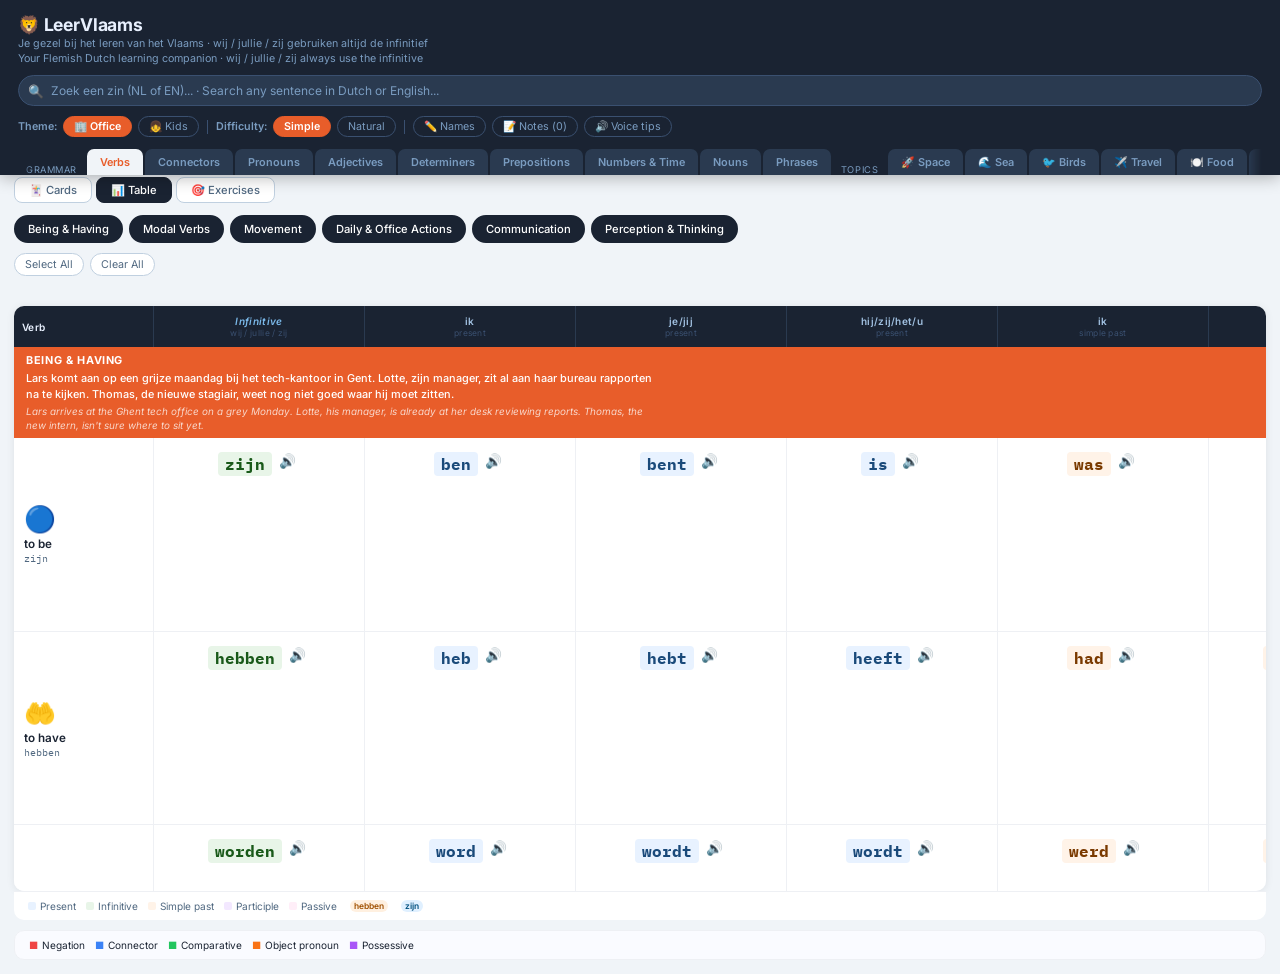
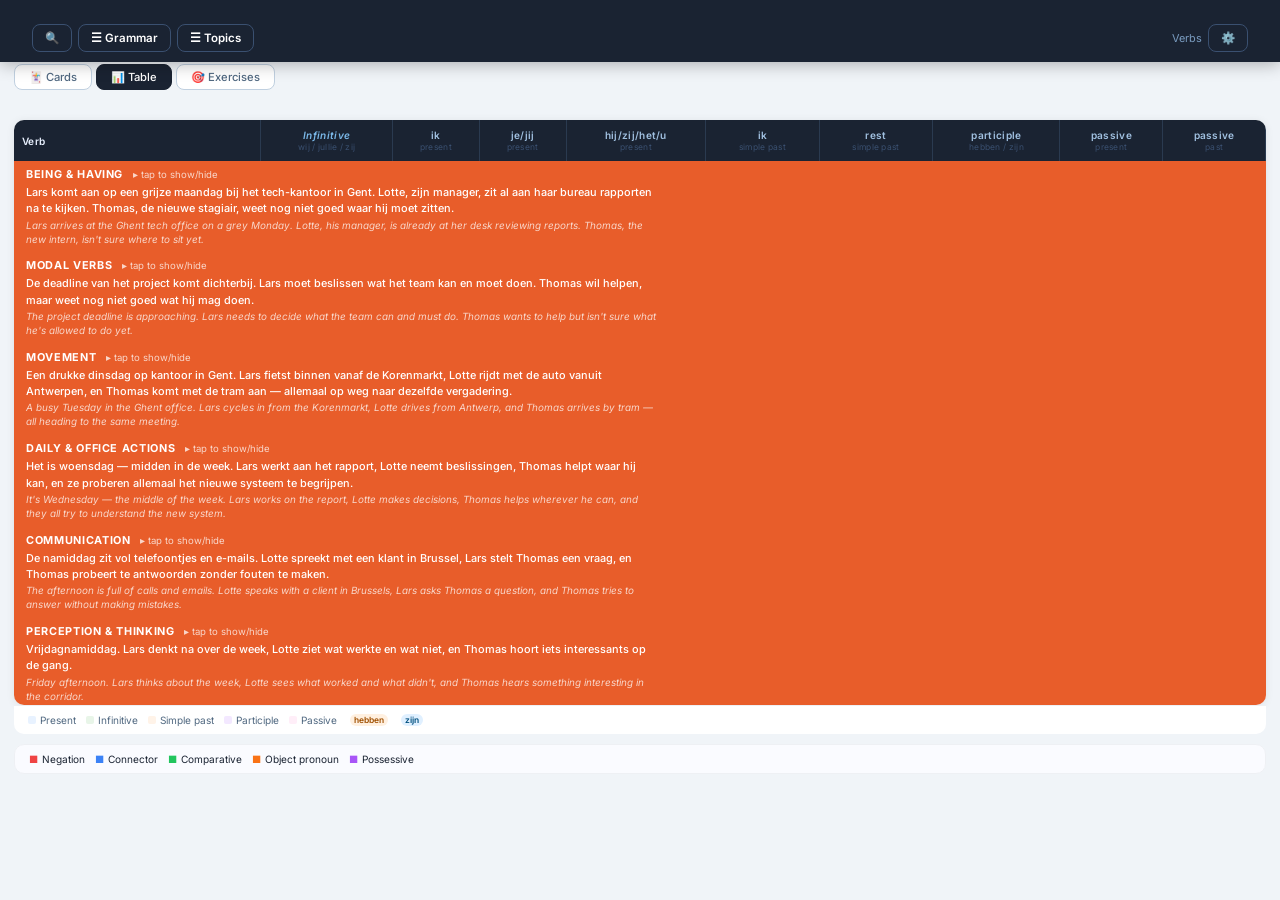
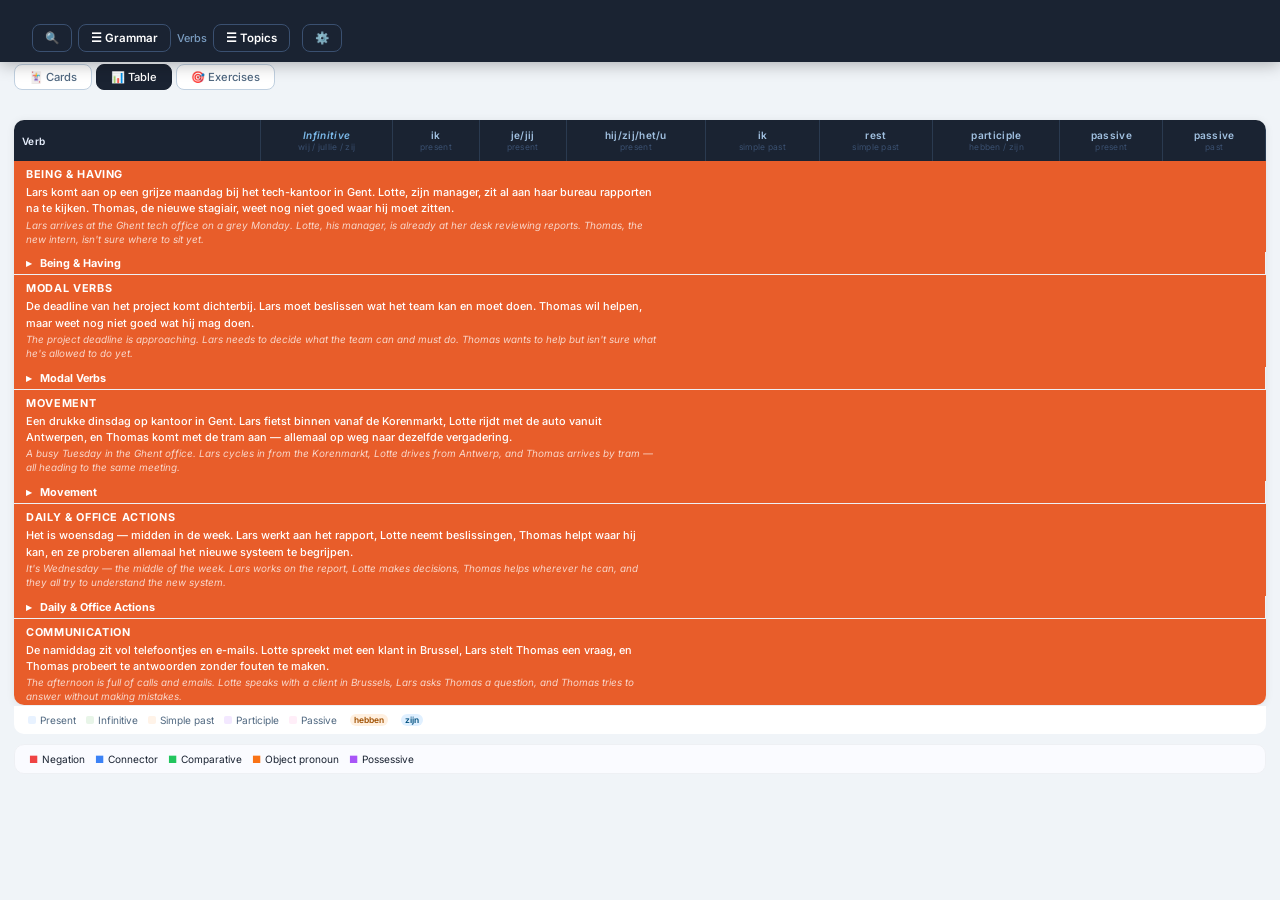
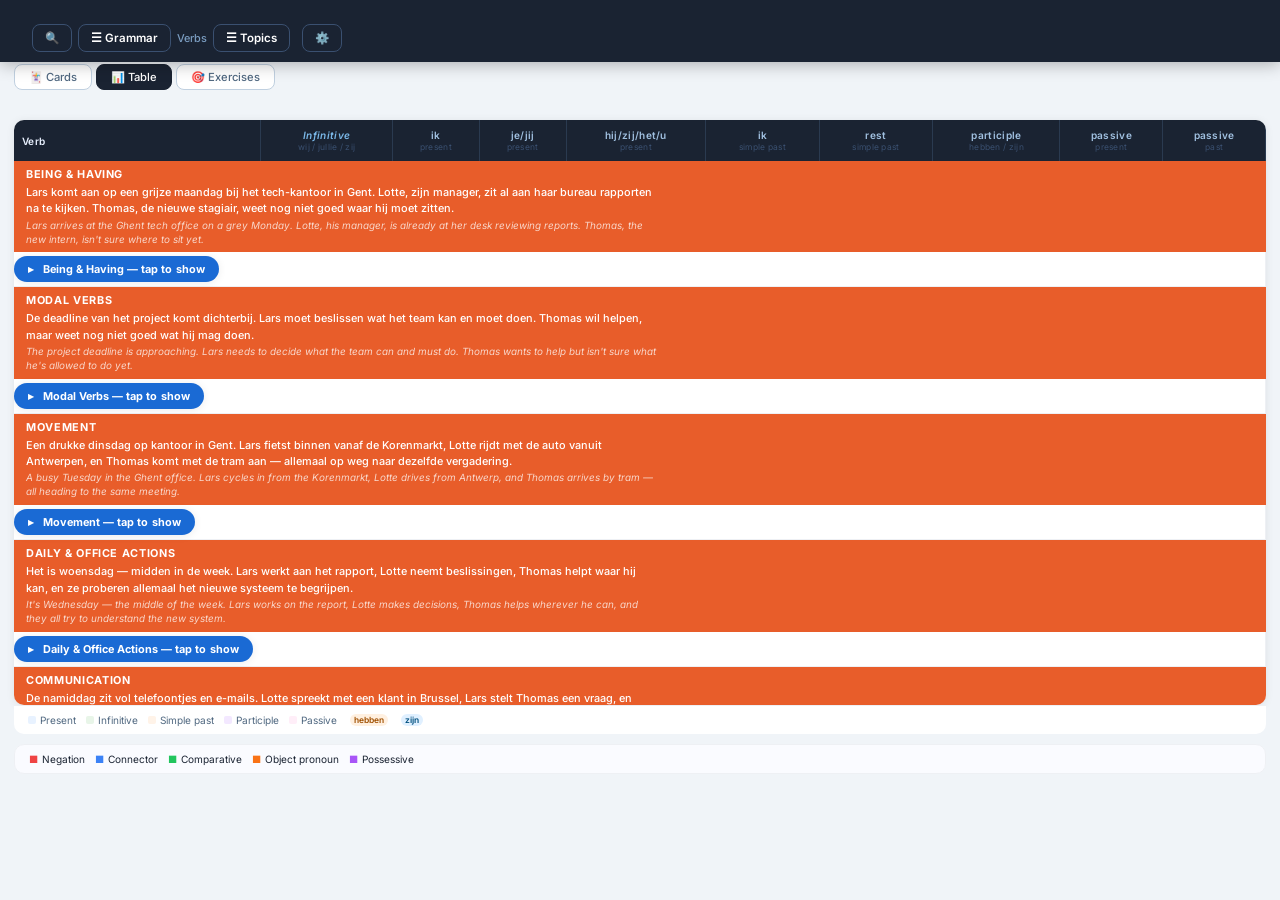
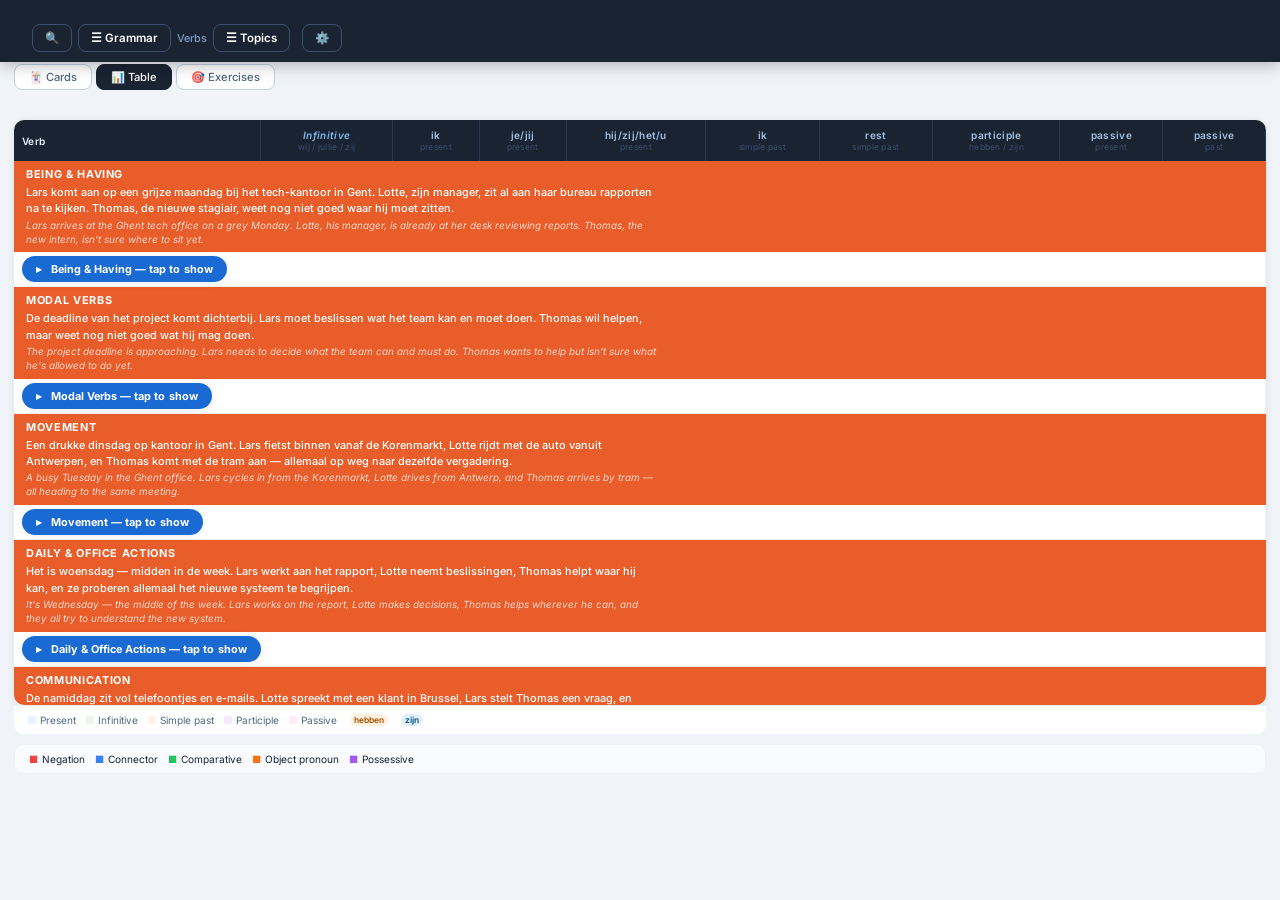
